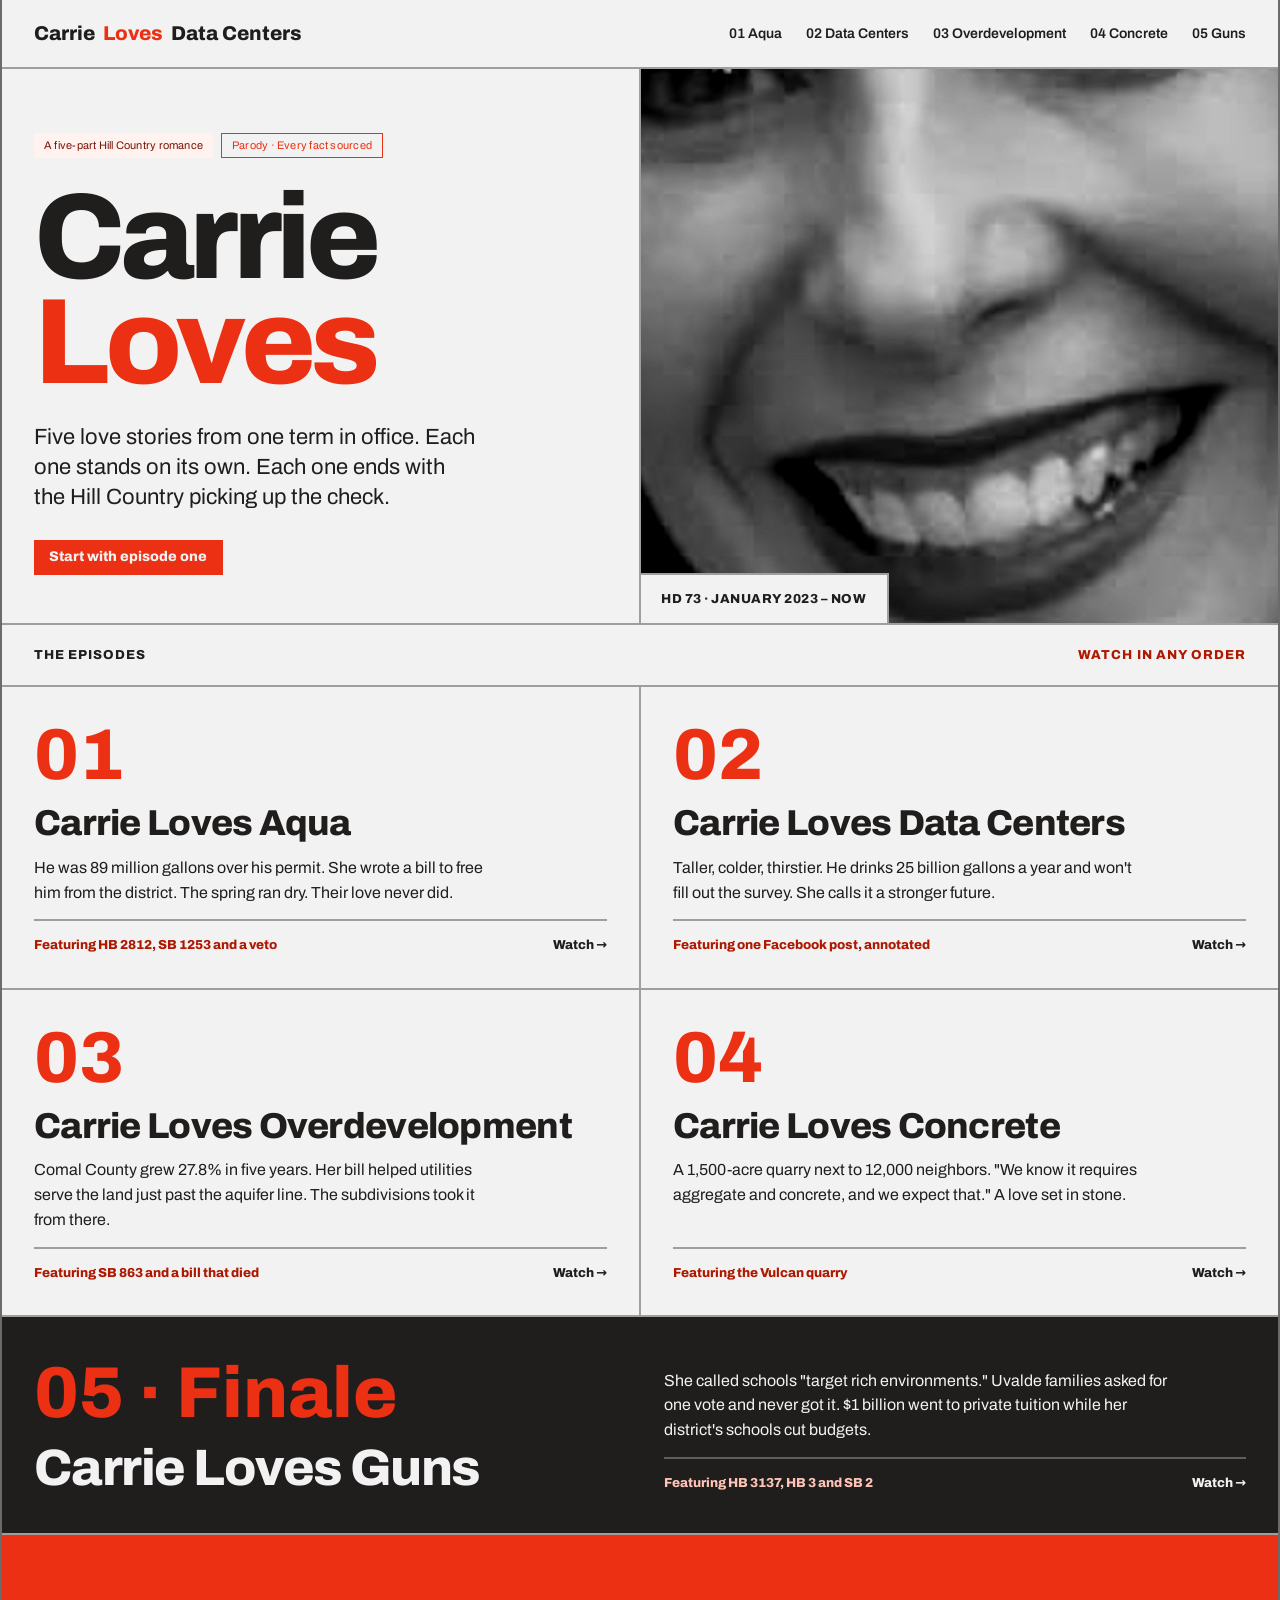
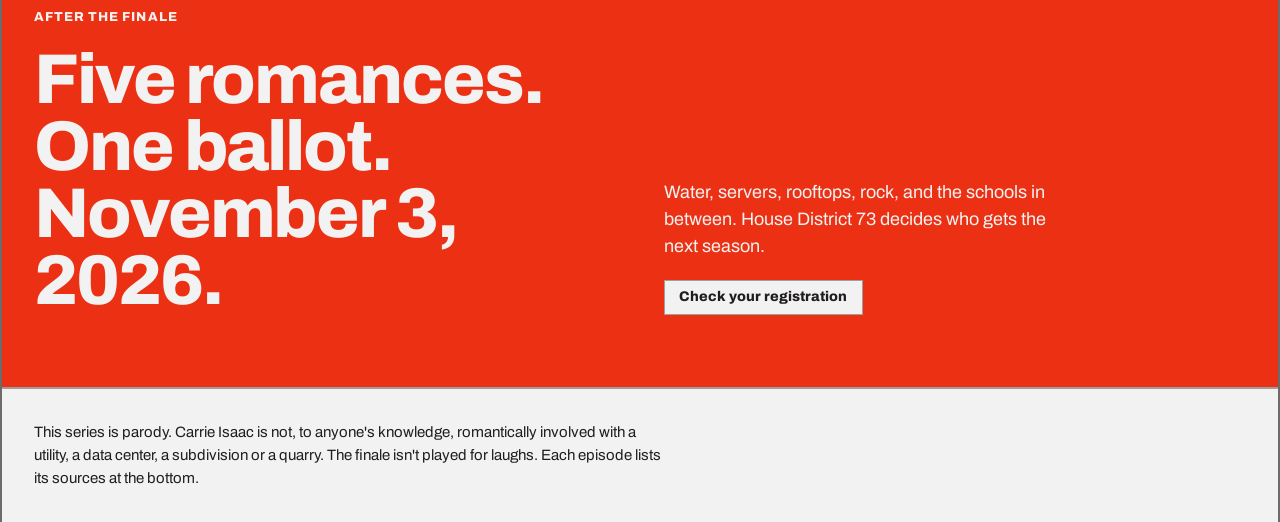
==== site/index.html @ 4a062997 "Add seven website HTML pages" ====
<!DOCTYPE html>
<html>
<head>
  <meta charset="utf-8">
  <title>Carrie Loves — The Series</title>
  <style>
    * { margin: 0; padding: 0; box-sizing: border-box; }
    body { background: #ec3013; display: flex; align-items: center; justify-content: center; min-height: 100vh; font-family: -apple-system, BlinkMacSystemFont, sans-serif; }
    #__bundler_loading { position: fixed; bottom: 20px; right: 20px; font: 13px/1.4 -apple-system, BlinkMacSystemFont, sans-serif; color: #666; background: #fff; padding: 8px 14px; border-radius: 8px; box-shadow: 0 1px 4px rgba(0,0,0,0.12); z-index: 10000; }
    #__bundler_thumbnail { position: fixed; inset: 0; width: 100%; height: 100%; display: flex; align-items: center; justify-content: center; background: #ec3013; z-index: 9999; }
    #__bundler_thumbnail svg { width: 100%; height: 100%; object-fit: contain; }
    #__bundler_placeholder { color: #999; font-size: 14px; }
  </style>
  <noscript>
    <style>#__bundler_loading { display: none; }</style>
    <div style="position:fixed;bottom:12px;left:12px;font:13px/1.4 -apple-system,BlinkMacSystemFont,sans-serif;color:#999;background:rgba(255,255,255,0.9);padding:6px 12px;border-radius:6px;box-shadow:0 1px 4px rgba(0,0,0,0.08);z-index:10000;">
      This page requires JavaScript to display.
    </div>
  </noscript>
</head>
<body>
  <div id="__bundler_thumbnail"><svg viewBox="0 0 1200 800" xmlns="http://www.w3.org/2000/svg"><rect width="1200" height="800" fill="#ec3013"></rect><text x="240" y="470" font-family="Archivo, Arial, sans-serif" font-weight="800" font-size="220" fill="#f3f2f2" letter-spacing="-8">Carrie</text><rect x="240" y="520" width="720" height="16" fill="#201e1d"></rect></svg></div>
  <div id="__bundler_loading">Unpacking...</div>

  <script>
    
document.addEventListener('DOMContentLoaded', async function() {
  const loading = document.getElementById('__bundler_loading');
  function setStatus(msg) { if (loading) loading.textContent = msg; }

  const FONT_MIME = /^(font[/]|application[/](x-)?font-|application[/]vnd\.ms-fontobject)/i;
  const MIME_TOKEN = /^[\w.+-]+[/][\w.+-]+$/;
  function toBase64(bytes) {
    let bin = '';
    for (let i = 0; i < bytes.length; i += 0x8000) {
      bin += String.fromCharCode.apply(null, bytes.subarray(i, i + 0x8000));
    }
    return btoa(bin);
  }

  // Error sink persists across replaceWith since it's on window, not the DOM.
  window.addEventListener('error', function(e) {
    // Failed resource loads (CSP-blocked links, scripts, images) fire plain
    // events at the element — warn only; real JS errors carry message/error.
    if (!e.message && !e.error && e.target && e.target !== window) {
      console.warn('[bundle] resource failed to load:',
        e.target.tagName, String(e.target.src || e.target.href || ''));
      return;
    }
    var p = document.body || document.documentElement;
    var d = document.getElementById('__bundler_err') || p.appendChild(document.createElement('div'));
    d.id = '__bundler_err';
    d.style.cssText = 'position:fixed;bottom:12px;left:12px;right:12px;font:12px/1.4 ui-monospace,monospace;background:#2a1215;color:#ff8a80;padding:10px 14px;border-radius:8px;border:1px solid #5c2b2e;z-index:99999;white-space:pre-wrap;max-height:40vh;overflow:auto';
    d.textContent = (d.textContent ? d.textContent + String.fromCharCode(10) : '') +
      '[bundle] ' + (e.message || e.type) +
      (e.filename ? ' (' + e.filename.slice(0, 60) + ':' + e.lineno + ')' : '');
  }, true);

  try {
    const manifestEl = document.querySelector('script[type="__bundler/manifest"]');
    const templateEl = document.querySelector('script[type="__bundler/template"]');
    if (!manifestEl || !templateEl) {
      setStatus('Error: missing bundle data');
      console.error('[bundler] Missing script tags — manifestEl:', !!manifestEl, 'templateEl:', !!templateEl);
      return;
    }

    const manifest = JSON.parse(manifestEl.textContent);
    let template = JSON.parse(templateEl.textContent);

    // Nested page bundles (iframe targets). Each ships ONCE, in the ROOT
    // document's manifest; frame srcs carry an about:blank#<uuid> marker
    // instead of a substitutable uuid. Every document mints the blobs for
    // its OWN frames — from local text at the root, or text obtained from
    // its DIRECT parent over the relay protocol below — so each frame
    // navigation stays same-origin with its initiator and a deduped page
    // loads at any depth on any host, including a file:// download's
    // opaque origins (where a blob minted by one document cannot be
    // navigated to by another).
    const pageOrderEl = document.querySelector('script[type="__bundler/page_order"]');
    const pageOrder = pageOrderEl ? JSON.parse(pageOrderEl.textContent) : [];
    const pageSet = new Set(pageOrder);
    const pageTexts = {};

    // ── Nested-page text protocol (parent-chain relay) ──
    // Page bundles ship once, in the ROOT document's manifest. Every
    // document mints the blobs for its OWN frames, obtaining page text
    // through a strict parent-chain relay: a document only ever SENDS to
    // its direct parent (which, for every document the publisher's own
    // runtime minted, is another publisher document) and only ACCEPTS
    // text from that direct parent; requests from below are honored only
    // for the document's own child frames, and the ROOT never sends
    // upward at all. That last rule is load-bearing: the artifact host's
    // frame-ancestors allows claude.ai (and friends) to frame an
    // artifact, so window.top can be a FOREIGN document — a top-addressed
    // protocol would hand page uuids to that ancestor and accept forged
    // "page text" from it, minting attacker HTML as an artifact-origin
    // blob document. The chain never touches the ancestor: requests stop
    // at the root, replies are origin-addressed per hop (never '*' when
    // an origin exists), and both directions are origin-gated (on https
    // a foreign sender's origin can never equal this document's; in
    // opaque contexts — file:// — everything serializes as 'null', where
    // an embedded EXTERNAL frame still fails the gate by carrying its
    // own real origin, and a sandboxed child of such a frame is excluded
    // by the own-child-frames check plus uuid unguessability). Shape is
    // deny-by-default: one request form, one reply form, no error
    // replies.
    // window.origin is the SERIALIZED SECURITY origin ('null' in opaque
    // contexts such as a sandboxed preview iframe) — location.origin is
    // computed from the URL and stays 'https://…' even when the document
    // is sandboxed, which would misgate every opaque chain.
    const OWN_TARGET = /^https?:[/][/]/.test(window.origin || '')
      ? window.origin
      : '*';
    function trustedOrigin(e) {
      if (e.origin === window.origin) return true; // https chains; opaque==opaque
      // file:// trees: Chrome serializes the file document's origin as
      // 'file://' while the blob: documents it mints serialize as 'null',
      // so the two legitimate shapes can never string-match — accept the
      // pair in both directions. https origins never serialize as either,
      // and sender identity (own child frame / direct parent) is checked
      // separately.
      return (
        (e.origin === 'null' &&
          (window.origin === 'file://' ||
            window.location.protocol === 'file:')) ||
        (/^file:/.test(e.origin) && window.origin === 'null')
      );
    }
    // Non-empty only in the root document (nested bundles ship an empty
    // island), so it doubles as the root marker: the root answers from
    // local text and treats a miss as authoritative — never relaying to
    // its (possibly foreign) parent.
    const isPageRoot = pageOrder.length > 0;
    const blobUrls = {};
    const resourceBlobs = {};
    const UUID_SHAPE = /^[0-9a-f]{8}-[0-9a-f]{4}-[0-9a-f]{4}-[0-9a-f]{4}-[0-9a-f]{12}$/;
    const pendingFrames = {}; // uuid -> [{el, frag}] awaiting text for own frames
    const pendingRelays = {}; // uuid -> [childWindow] awaiting text to pass down
    function mountPage(el, frag, text) {
      const pageBlob = new Blob([text], { type: 'text/html' });
      const u = URL.createObjectURL(pageBlob);
      resourceBlobs[u] = pageBlob;
      el.src = u + frag;
    }
    function deliverPage(uuid, text) {
      const frames = pendingFrames[uuid];
      delete pendingFrames[uuid];
      if (frames) for (const f of frames) mountPage(f.el, f.frag, text);
      const relays = pendingRelays[uuid];
      delete pendingRelays[uuid];
      if (relays) {
        for (const cw of relays) {
          try { cw.postMessage({ __bundler_page: uuid, __bundler_text: text }, OWN_TARGET); } catch (err) { /* gone */ }
        }
      }
    }
    function ownFrameWindows() {
      const out = [];
      for (const f of Array.from(document.querySelectorAll('iframe'))) {
        try { if (f.contentWindow) out.push(f.contentWindow); } catch (err) { /* detached */ }
      }
      return out;
    }
    window.addEventListener('message', function (e) {
      const d = e.data;
      if (!d || typeof d !== 'object' || !e.source) return;
      // Origin gate first; the structural checks below (own-child-frames
      // for requests, direct-parent + solicited-uuid for replies, the
      // root's never-relay rule) are what hold in fully opaque chains
      // where origin strings can't discriminate — a sandboxed root's
      // FOREIGN wrapper still fails all three even though both serialize
      // as real-vs-'null' rather than matching.
      if (!trustedOrigin(e)) return;
      if (typeof d.__bundler_need === 'string' && UUID_SHAPE.test(d.__bundler_need)) {
        // Requests are honored only for this document's own child frames.
        if (ownFrameWindows().indexOf(e.source) < 0) return;
        const uuid = d.__bundler_need;
        const text = pageTexts[uuid];
        if (typeof text === 'string') {
          try { e.source.postMessage({ __bundler_page: uuid, __bundler_text: text }, OWN_TARGET); } catch (err) { /* gone */ }
          return;
        }
        if (isPageRoot || window.parent === window) return; // authoritative miss
        const waiting = pendingRelays[uuid];
        if (waiting) {
          if (waiting.indexOf(e.source) < 0) waiting.push(e.source);
          return;
        }
        // Never-answered uuids would otherwise accumulate forever under a
        // request spray; past the cap (far above any real page count) new
        // relays are dropped rather than remembered.
        if (Object.keys(pendingRelays).length >= 128) return;
        pendingRelays[uuid] = [e.source];
        window.parent.postMessage({ __bundler_need: uuid }, OWN_TARGET);
      } else if (
        typeof d.__bundler_page === 'string' &&
        UUID_SHAPE.test(d.__bundler_page) &&
        typeof d.__bundler_text === 'string'
      ) {
        // The shape test is load-bearing beyond tidiness: the solicited
        // check below uses the in operator, which matches prototype keys
        // ('__proto__', 'constructor') — an unshaped key would reach
        // deliverPage and throw, painting the error banner.
        // Text is accepted only from the direct parent — the document
        // that minted this one.
        if (e.source !== window.parent || window.parent === window) return;
        if (!(d.__bundler_page in pendingFrames) && !(d.__bundler_page in pendingRelays)) return;
        deliverPage(d.__bundler_page, d.__bundler_text);
      }
    });

    const uuids = Object.keys(manifest);
    setStatus('Unpacking ' + uuids.length + ' assets...');

    await Promise.all(uuids.map(async (uuid) => {
      const entry = manifest[uuid];
      try {
        const binaryStr = atob(entry.data);
        const bytes = new Uint8Array(binaryStr.length);
        for (let i = 0; i < binaryStr.length; i++) bytes[i] = binaryStr.charCodeAt(i);

        let finalBytes = bytes;
        if (entry.compressed) {
          if (typeof DecompressionStream !== 'undefined') {
            const ds = new DecompressionStream('gzip');
            const writer = ds.writable.getWriter();
            const reader = ds.readable.getReader();
            writer.write(bytes);
            writer.close();
            const chunks = [];
            let totalLen = 0;
            while (true) {
              const { done, value } = await reader.read();
              if (done) break;
              chunks.push(value);
              totalLen += value.length;
            }
            finalBytes = new Uint8Array(totalLen);
            let offset = 0;
            for (const chunk of chunks) { finalBytes.set(chunk, offset); offset += chunk.length; }
          } else {
            console.warn('DecompressionStream not available, asset ' + uuid + ' may not render');
          }
        }

        if (pageSet.has(uuid)) {
          pageTexts[uuid] = new TextDecoder().decode(finalBytes);
          return;
        }
        if (FONT_MIME.test(entry.mime) && MIME_TOKEN.test(entry.mime)) {
          // Strict artifact hosts allow font-src data: but not blob:.
          blobUrls[uuid] = 'data:' + entry.mime + ';base64,' +
            (entry.compressed ? toBase64(finalBytes) : entry.data);
        } else {
          const blob = new Blob([finalBytes], { type: entry.mime });
          blobUrls[uuid] = URL.createObjectURL(blob);
          resourceBlobs[blobUrls[uuid]] = blob;
        }
      } catch (err) {
        console.error('Failed to decode asset ' + uuid + ':', err);
        const blob = new Blob([], { type: entry.mime });
        blobUrls[uuid] = URL.createObjectURL(blob);
        resourceBlobs[blobUrls[uuid]] = blob;
      }
    }));

    const extResEl = document.querySelector('script[type="__bundler/ext_resources"]');
    const extResources = extResEl ? JSON.parse(extResEl.textContent) : [];
    const resourceMap = {};
    for (const entry of extResources) {
      if (blobUrls[entry.uuid]) resourceMap[entry.id] = blobUrls[entry.uuid];
    }

    // Artifact-host CSP (connect-src 'self') refuses fetch() of blob: URLs —
    // consumers read these Blobs directly. Survives the swap like the error sink.
    window.__resourceBlobs = resourceBlobs;

    setStatus('Rendering...');
    // Page uuids have no blob here — they ride inside about:blank#<uuid>
    // frame markers the pass below resolves after the swap.
    for (const uuid of uuids) {
      if (pageSet.has(uuid)) continue;
      template = template.split(uuid).join(blobUrls[uuid]);
    }

    // Strip integrity + crossorigin — blob URLs from a file:// document inherit
    // a null origin, so crossorigin forces a CORS fetch that SRI then rejects.
    // The manifest bytes are ours; SRI protects against CDN compromise, not this.
    template = template.replace(/\s+integrity="[^"]*"/gi, '').replace(/\s+crossorigin="[^"]*"/gi, '');

    const resourceScript = '<script>window.__resources = ' +
      JSON.stringify(resourceMap).replace(/<\//g, '<\\/') +
      ';</' + 'script>';
    // Inject after <head> so the DOCTYPE stays first; prepending the script
    // would push the parser into quirks mode. DOMParser always emits a <head>
    // (synthesizing one if the source HTML omitted it) but may carry
    // attributes through, so match the full opening tag. slice() rather than
    // replace() keeps us clear of $-pattern substitution in resourceScript.
    const headOpen = template.match(/<head[^>]*>/i);
    if (headOpen) {
      const i = headOpen.index + headOpen[0].length;
      template = template.slice(0, i) + resourceScript + template.slice(i);
    }

    // Parse the template and swap the root element. Scripts inserted via
    // DOMParser/replaceWith are inert per spec — re-create each with
    // createElement so they execute, awaiting onload for src scripts to
    // preserve ordering (React before ReactDOM before Babel before text/babel).
    const doc = new DOMParser().parseFromString(template, 'text/html');
    document.documentElement.replaceWith(doc.documentElement);

    // Resolve page-frame markers: mint this document's own blob for each
    // framed page — from local text when this is the root, otherwise by
    // asking the direct parent over the relay protocol above. An
    // unanswered request leaves the frame on about:blank, the same
    // degraded state as a refused embed.
    {
      const MARKER = /^about:blank#([0-9a-f]{8}-[0-9a-f]{4}-[0-9a-f]{4}-[0-9a-f]{4}-[0-9a-f]{12})(#.*)?$/;
      const needed = [];
      for (const el of Array.from(document.querySelectorAll('iframe'))) {
        const m = MARKER.exec(el.getAttribute('src') || '');
        if (!m) continue;
        const text = pageTexts[m[1]];
        if (typeof text === 'string') {
          mountPage(el, m[2] || '', text);
        } else if (window.parent !== window && !isPageRoot) {
          const had = pendingFrames[m[1]];
          (pendingFrames[m[1]] = had || []).push({ el: el, frag: m[2] || '' });
          if (!had) needed.push(m[1]);
        }
      }
      for (const uuid of needed) {
        window.parent.postMessage({ __bundler_need: uuid }, OWN_TARGET);
      }
    }

    const dead = Array.from(document.scripts);
    for (const old of dead) {
      const s = document.createElement('script');
      for (const a of old.attributes) s.setAttribute(a.name, a.value);
      s.textContent = old.textContent;
      // text/babel scripts with a src: read and inline. transformScriptTags
      // does XHR against the src, but blob:null/ from a file:// origin is
      // silently dropped. Inlining makes it a plain inline babel script,
      // which transformScriptTags handles unconditionally.
      if ((s.type === 'text/babel' || s.type === 'text/jsx') && s.src) {
        const pre = resourceBlobs[s.src.split('#')[0]];
        s.textContent = pre ? await pre.text() : await (await fetch(s.src)).text();
        s.removeAttribute('src');
      }
      const p = s.src ? new Promise(function(r) { s.onload = s.onerror = r; }) : null;
      old.replaceWith(s);
      if (p) await p;
    }
    // Babel standalone auto-transforms type=text/babel on DOMContentLoaded,
    // which fired before we swapped the document. Trigger manually if present.
    if (window.Babel && typeof window.Babel.transformScriptTags === 'function') {
      window.Babel.transformScriptTags();
    }
  } catch (err) {
    setStatus('Error unpacking: ' + err.message);
    console.error('Bundle unpack error:', err);
  }
});

  </script>

  <script type="__bundler/manifest">
{"e7374758-d519-4293-85e6-efb3df6d8ed5":{"mime":"image/png","compressed":false,"data":"[base64]/[base64]/[base64]/Mbm9/[base64]/[base64]/She9N7eTo1gwVjAOBgNVHQ8BAf8EBAMCB4AwFQYDVR0lBA4wDAYKKwYBBAGD6F4CATAMBgNVHRMBAf8EAjAAMB8GA1UdIwQYMBaAFM5R4gSBTmRbI/jjxM+aPpzB11zCMAoGCCqGSM49BAMDA2cAMGQCMDFzHRSeAXrSy1WOzkbhPZ6Km2wGTmZ/[base64]/Qv0b1tR34l+q2r9/vuAcA4i5Cg+UTC+E0QQGgREQIIXJSoXGzEiQpB3EAKIyIUQEOSaS2JUBjTBF0Nj1ESGjzamO/HqsJN77Yy+I7czOsmIbT/iIwic92Pv35qzP99av9//sc8BjulkxF57fVfVrKpZs2bNx5q/tfeB/Pw/c818yANP5kM/BTxwmZ97v5oPuf+GB0MffJ3mhoLeFZ913V1lD26Z66Gzj/uf4DPn597/PHbzofc/4IHQIw6yz4VesP9k6oKHfjK2V+Ehn7zMxgOgjUvzzz4AXA8euOEhD7w3/XRfPwGuR/+Aa6i/0YfAP+ST4T/50nzoEdfC338h/oU+neHByIzPgn4u+Gzjfsv8bPCZ99vNU1y7m59xXc5Pu0/OB4Hr730yP/W+NU0f8Ek1H3hNzPtfMjQ/ZdG8307zOnCfE837lua9wSeBa0LzUmpeI80dOAF1QEANQf+0wPEYx3iOsbqchzitX+Ctc5+MS5SPcF8/iX4bzsO9K+Z9d0bN++xqXrdAL+3mfcC1R1yzm9eC6xrXzOuuMXbzunvv5idfqnntpQXEvO5Szut2Oe9zjfBZ8774upb8XxsxPylj3odc35u8N4jp3gdcIp4jHNfuXPkS9o79aNt1LQMts098f5LbANdS123em7bv6zEnnuvo37XMh0+mP/enD/e/dGk+4L7gPtfMB173SfNT73Pt/NRr7z0fdO195/WfvOFB0FNcez/095ufdv9rG9dfd928/v73mQ+63/3m9fe77/z0+917fup114JPmtfj074/+d7OSc37f9KOOveZX/jZnz4f8WUPnY/7yofNr3nsI+eTH/Oo+dTHPRr6mPmUxz5qPunRXzn/i4f/+fnIL/mC+WUPfcj8os/7nPnQz/r0+TkP/JSu/2m095DPvH5+5Zd/6Xz6U79mvuC53zq/+6981/xrb3j1fNc7/9p8z99+1/zx9//o/NkP/Nj85Z/7mfkPP/jz87/54D+Yv/Tzf3f+2A//0Pye737pfPqTnzC/+KGfNT/9U66dn0J/H3AdObiO2K+9Zj7gPvD3hbLOHsj6fAD9uD/r6j7k7t7k1GPguWPqvN+L/Ft33SXN+7Perr/vjvzde372A6+dn3v9dfPzP/P+80s+6/r55x78mfPhf/bB89Ff9pD5+Id9yfyaR30Z/X0YeDh9f/h80mPAo8jJKb5sPulRf34+6dFfOp/4yC+aj3/4F8/Hf8UXzK/68i+cX/Xnv3A+7ksfMv+LL/u8+ZVf9HnzUV/84PnIL/ys+fDP/6z5sId8+vzzn/dp80sf/KD5ZQ/+M/NLP+fPzC9+0APmF3z6A+cXfsb9wbXzoQ+6bn7epxnXzoc86D7z866/z/ycT70vOb73fPADrp0Pvv6T5kMeYNxnPuRTkbHnPfQ8rr/3fCj74udiYzwU+tD7Y88e6f3xz1Ln87E54gvx/4Wfdp/5xeCLaPeLPu3a+SWfcb8ND/qU+ec+81Pmw8jTwz7n/vMrPueB8ys++4HzEeArP/eBc8P10OvnIx9y/Xx040HzUQ/51PkY8OiHfup8rPEF18/HojMe9ZAHob8evfFp1DnDY6nz2M//1HkBh3r2/Rj4Rz34Ad3+wz/juvnnP/3a+RXn8JWfde18uPEZnzwf+dnXzUd+7v3nI4jzEQ++P20+YD76wY7jAfMxn3/9fBztfNXnP2g+4c+CL3rQ/Oov/Mz5pC/4jPmUL/70+eQvefB80pd/7nzawx46v+5hD5lPf7jx+fMZj/j8+U1f+UXzmx75JfOZj/qS+c2P+eL5LY/9c/NbH//l89mP+/L5nK9+2Py2J3zFfO4THj6/84mPnM994sPn8570iPm8pzxqfsdTvnI+/ymPni946qPnd4EXf91j54ue9pj50q9/3Hz5X3zcfMUzHj9f8Q1PnN/9jY+br/zGr56v/qYnzb/6TU+Yr37mE+ZrnvnE+T3f/JT5umc/Zb7hW5863/Dsr5tvfM7T5pue+/Xzrz/36fNtz/uG+fbnP2O+4wX/9/nOFz5z/sCLvmX+jZc+a77r5d86/9Yrnj1/5LufPd/9ym+b7/2rz53vfe3z5vu+5wXz/d/7gvnjb3jh/MAbXzx/6vteNP/em182f/4tr5g/99ZXzg++46/OX3rna+evvvM189d/4HXzH77z9fPX/sYb5q+/6w3zH73re+c//qHvm7/xI2+ev/nDb5q/9aNvmb/93rfNf/p33jZ/58feOX/n/e+c//z9PzD/+Y//4PznP/k35v8H/Pc/Af+Bd83/30+9a/4PP/235r/4mR+a/+Knf2j+jz/7I/Nf/t0fnv/q594NfnT+Tz//3vlvPvh35r/+4Pvmv/2lHwPvn7/7q+CXf3z+7n/9k43/5Vc/MBv/8APz9/7hT83f+5Wfnr/3a+fwK5b91Py3v3YOyP4t+N1T/Pj8N/CG7Vz/f/v1n5n/8z/6mfm/Gv/4783/9Sr8b8iN38Pu9379A/N/oU3jd6G/S1uNX/nA/LcGMf7rX/2J+a+J+d/88k/O/4n4/80vvX/+q18E9O1f/f33zX8J/R//wd+Z//IX3jv/xc+9Z/7/6fv/8LPvnv/9z/zI/P+Sm98hX//sJ941/+mP/c35m+T0N9/3A/O33vfO+Zvvfcf8b979tvnfvudt8x//6FvnP3r3Wxq//iNvmr/GmPzaD71p/srf+r75q+96I/je+V9Df/lvvmH+MuP3S8Y73zB/8QdfPz9o/MBr5wcZ33/QeM38ecbb+AXoET/39tfMDa+dP8ecMP4u9Ocbr54/+07wjlfPv8ec+ZkDfvpt3z1/6m2vnB9468vnB97y8vkTb3vF/Mm3vHT+2JteNt//5hfP/+qNL5zv+94Xzfd931+e73n9Ad/7l+e7v/eFG173wvnD4Edf953zb38P/Pc8f/6t1zx//tBrv2O+69XPn3/zVc+bf/OvPG++65XfPn/w5eAVf2m+8xXfDp4z3/nSb5s/8JJnz+//rmfNt7/0W+fbWQtvffGz5tsOeMsLnzWNt70I2Xkc9Jvds+c7Xmw8C7phk1Pn1O7Z820vOuJZ86//ZfzS1lte+C3t/83Pf+Z8/fO+Yb7uW58+X/Osp86/8qyvna/85ifNV37Lk+arjG992nzVAX/lQI/ljT51vpK13nj2U+erWfOvhr7SwN8rG0+er3jWk+d3Pxs860nw4JlPmi995pPny78RsG+8HLzkiG984nzJNz5+ftcRz4D/i0+YLzriG+DvAV7G3vSyZzxpvth4+lfPF4IXPeOr51/++idsePpXITuHp5l/DLLHneFp8Ec8Hf6AFx/oCw/0JeyPL/n6J87vahDv1z9+vvjrHn/q5/nsocYLvu5R8wXsqc976mNn48mPhgL23Ocd8Fz24FOwLz/3CPbno/x52BztT2n7xBf79vPACyi7rSOeT7vP/7rHzed/3WPm85/+mPlC+BciM14AbXvqnNZt/hAnsX3nX3j0/M6/8KgNxPKdT3nEfK7x1EfN54LnPflR89tP8Qj4q/BEyuA5p3j0fA7vH+PboN/2NQ+fjSc8rN9Pfkd9PDzna75iPpv32IaHzefwPnsO7zKj/cE/98nE6Pw5zgaxEvvzDMfsPH3doxmTA77+sfO7nAvLnvoYxsb9fcT8Tvr/3Kc8cj73yY+kX1+54YnQp3zF/PYGfcP/c77mEfM5X/Pl87nAdMOme94Tv2J+55MP8Pj9hYfP5/2FR/KuBV/3CMbjUeAxzJnHzhc//fHzJcYzHjdfAl7G+7ZhvvH4+TLWxUsaj8XGePT8rmcAxvbF4LvO4SXwL0b3smc8dr6MPp7Hiym/+OsfPa/Gi5DdU7z01Pax80X4ewnll/zFR9MHg9ie/tj5ctDtP+Mx8xWNx83v/qbHcZ5onNKXfyO29OuV4BXWf9Nj5iu/4asar+IM8upnftV8Ffir7A+v++avma9jb3n9f/m1843f9nXzTd/+9PnXvuP/Nt/6nd8w3/7Cb5zvfNEz2We/mXPGt8x3ccb4W6987vzhV337/NvszT/6qr803/2a75jvfc3z5ntf+wL2+O+a7+Os8b43vHi+/40vmz/x5pfOH3/zK/rd8DNveeX8Gd4XP/v93z1/7m2vnb/wjtfMn3/798x/8M7Xzb///3z9/OD/67XzF/7G6+cv/o3XzF98p+XGa9C/Zv593lN///tfwzvsNfMXfuDV8xff/tr5Qd5LH0T+i8YPvmb+0g/cA9juPN5FHfCr7/qe+UvgVwzeob/yQ6+bv/ZD38t79o3z13/kjbx3v2/+43d/3/x/v/tN0DfN33jvm+dvvOevN/7J+94yf/PvvGX+1t95K+/tt8//7sfeNn/7x94x/9n73zF/G/zTxjvnf/f+t89/9uPAZ6effOf8HeMD0CNcBv/MsA22v9N4R/v6Zz/xDny8bf7T971j/vb7aAP85vveOn/7PW9p/OZ738SZ4S3zt6C/RZy/8Z43zt/40Tef4p/86Bvnx8Nvov+NU5zV+433wIPfor9nePP8bXLwm7TzT374++ZvkKP/lnz9+g+9Yf6jv/ma+Wvveu38hz/46vlr5PrX3vmq+StHvP1VjNMr569+/yvnL4FffPsr5i+/9bs5hxqvmL/EWeIX3/by+YvvAKacJz54ipfOD74NvPUV8+8f8MG3vGz+gwN+HvoLb3rJ/Dnjr79o/t03v2j+3Jv/8vy5N8K/CXD2/enve+H82de/cP70654/f5ozyAegP2O84fnzZ97wXaf4afiffsML5k//P4Apc/qnsGm8/vnzp8AHXv8dc8Pz5wdeB994wfwJ1oLxk6/59mn8GGvlx1713Pl+1s37X/1t0/ivOKMb74O+769+63zfdz9nvoe19T7wnpc/a76Hc817jVc8a76b8/27X/pM6LfM97wUvGzDj0LfC95tu5dsdj/CWv0h1uy7+I3wg897xnznd3z9fPtfevr8/m9/2vx+fke8Hbz1v3zafOu3PXW+g7X+tsZT59sov+3bvnb+9W/92vmWb33SfMuznzTf1HjyfBN7wxFvhH/zs54439h4ynzjtzxlft+3fM38vmd+zXw955E3cu753m/+6vkGzhnf841PmK8Fr/mmr5qveobxuPnKr2cfYh99xdMeO1/xtEfPVzz1kfPlvENe8tRHzJfyHnkp5ReBl33tI2fjaY+cL8bOeMnXPna+iHfKi576lfOF1Hkh74rn8757wZMePp//xIfN7+Cd99wnfOn89sd/6XzuY79kfttjvmQ+i9/t3/zoL4B+4Uz5a9QYUg6NmE2loZUvVtudyAzrLmLNrXykOpQ3utU+PlfxyesCjpqrKF/FrpKcK1bHtUdyBsdKfAIrMNWkB/TnCtg4unkF6BPjymZz1n8drqE9vhpl/tjWXWlmapBaY0bK0MSNQapNXE7yMUAe+rzifx2z+zix28/Q3u7FdS4gpxkzhAwNdt2pLqnZ9haMLagAABAASURBVC+5iS7D/[base64]/A9xm3K477rhdt91xi2659TbdduuNuvXWW3XjbTfr9ltu1s0336rbbrlFt5q/[base64]/RBLop+B/sRIFfWkExUTKjMVEfKe4jhqH5JCxZ4U7BdMXQ13uBmxZ+n08rgy4pTd2dG9lXvc+yYc4syS6H7hdgVKzPtGaMoYrKa5Z74M/[base64]/DnPC4okGecvCCEnxQGR/[base64]/[base64]/AbrB30LoGNlNySsEKJrI9ArRzA6Y6hRf/Qe61O1jvs2sdnmOvWCeQQmJnXvEH4L0POh8Tm8l8M/b0ZY/OYKumjm1XKHPBOmwF3M4g9yv1hPHWt0nvUqI/k73aWBkP0UdjZbHeBc4B0CmclyHPzTFpmy4PNnikHfsVWjiPQfk8JvkL5rZB0FLgYEoMJzAf0v4gIE5SpZV2nKCBii4imn1GGFQalAb5u9KU8eJsOtwf5sRK2ytJmq4/1X5W9OsVNFemVgZp5WyaRD7hr8BPMAATAD09wZfnAE1I+OJu6hDd7h4FnugGT3I9fQ6mjhhz56XBnB60N5hTxnqwWbFbybmgjtH9PELE3Dz1Ll/ZE8ueM/UZRu+Rk5D2FzCRG+m4DOrPj4E98gDCvzxnSD+pEKmUyJOxMjQiN8LXIN9WXoZf6ZPAYEAMprW8jlb32wUmxIqj8Fpjj5hXSsvcqU5Ck98ZUcVShs8QCkUW8pLn2YyppTi7+rdX8obCZoLIKdcTE8dTo6eO4yZXXjnGumeyk9/Butsz1wbYM96DMV0dN7ZXGAfnCCKmiHzNZpyAYLmExGQLzuGDhrz3dPvENYmz9zYtEjFuCKlCdwtiXY0IrcB+DecvyN+kE4yi+of6TGkOUj3kFO6n+O20OjwyOZT0YdBfOcw1tB/JEOzlcRRzj1q0JGyNVW5u8k5I0jrthbY0A+UBgoLCIcOhFUOmoiZ/vNxJVWun8y7aov/LmBo4HsQZQQ4oT+JY7R8a2MxY8eAgj/5DhSddhZVynGLAAc4kR9nQ9iegljk3vJy4iZgYIkI7z4soFe1GBe1OTfpRICOVmYpIcp+iC9ilpt9FxE9r2tdexR8qtt5thHUN0TIgEQUESLt89LJ9Se0roWLaETrVSzMmY0UctLMoNFAEv+/mGEpidnzrkFaPpSuCodVexI9GnKKjLU1EBrYOJPwubkjBgIV2coaCNjKGIuAY36DPJXjWXjD+3rMwl0FRc0/ExFjkBQdqX4U979oYUOs8v/GBV6ZWSPDiopv4cauDvkr2v6lsM5vttqOUiALqnz2irdP3ukIpukkyfdaNpB+xwySRh5JYEhtx2ceKD7cTSR18FjnARIXNiEEXSqMFjnYSV4qUK8lh2gH98dk3sBlZeB0qt+cxxocle/w2RnXdSszIB53XpIWF4XH7xd7luca0F1W3gFTMI7xQqXIwKkkMe9rnxZg4YtyV8IPubdB2EZCspAE1NvHHfw7UbgzSt8ub18THBvU+3hoebuIU1BlMtrMatExS3DnD8Z5hJ0I+A3VFZ1dT+nVBd0/[base64]/oDkixXyYyEOCb9AfKbRdycbo+JiVHEQmYppTjkWTA8lgR/YGMnnDj8tDd165E9zBh9EruvPWO3T59r1uvf1W3X77nbrt1tt1Ox85Xb719tt16203yR9M74C/7dbLupP6t12eyNDxAfQ2PqDeysfVm2+9Sbf4A6pxw426+aMf1Y033qCbbrxRHwUfufmjuumGG6h3E+3cykHjMofqvfwCT04Bw50mKZmHWZT0h84xPNrB0yUZg/SQchkuG6RPmCgZRO87W0Gae4+CsJ2IhlieFMgRfsVcKPK/gFxKJycnYNHJsqiMMI2N58PmyeJxWrTsThonjE1egkd+cgk5dGFcFxKf6bpHWWnJAInvUDJvF+ZLFHoCPzGIISJUFaoqBZ32CzbdY3j3CakSPyPpwgTQNPzSAQNc4RBtmZDLlyvid+AnKBuj6WgJ2Zc/gOBOTk6yea3M3+mDK3Rl3uzBBH2YRT7xN2donZMfCVOTMfOGNjkE880P71c0vJnBBcjiQQOFfXGwoxPM+ST9Brog2EaoaLPgi5xElII/g3o0oiJfRW4ETDGROODHwHnaMuj2UOuJiVQq8RUYFqvHY78wE0rimQBTmi5yZB1HAtEtMXQoQmKMpMSa50aok+hpo6XR2n6GiFROIc5tHHLBnK334nIjSazEMj2I0HUu5FBi2jIO0oKXkUndvXJOEb7cvUlLrpqs34BX+xKbwsqDmEyKvFM/kAxNifgXeI9NuAy/oLd7OV82RGYyoNnAV23x7DhWsI1KrrCgrRBP2UczUscXsaNIPqnnOkVshaToY4SU3vRoNyrUcgkfPBIddukOUhTzPDwA5onP2qBtI6GZJQhRSbg6hU2NJYaOiCjcBWWA38UVknqcRj2+O4WIWOLZTgMlfIJ2jC/[base64]/4C8HnCWVi510eVTqi4I0IZEAzVbEhocrkDuXcoAyJMaykbQEoBirnrOdfaEefd4LGiSJKYdBORCjI36LtT51QJp6F99xSJ2rwl3j+KO0PpcU6rd1UUc/wD52MSUpDgzUUzNvaR49VSNgRD3mFEd1WKV0SWxo2qa2A4TxjB8UjkrgaVxb2v8Xdknh/reRkTepz47LfM2L/mXyMsMh+V2HKLw5Me64PzjyB40mc1ogF4PfCRJYGFdsl/GTuBXrbGH7XhfhD3QH2VNgTB2G7eTcnt90F/JzSjkEOGT19dB0qJZjs3ZN9LfBLUaRRk/ezDdcuJP3iTYtsBr0ZgJZW3q9+5xqy7BQ0duG2veGcExT1NvXQyviJdu8O68eQH21Jj04v4rf5GkgcI5gkPCPpj7GK1hRUsonPmaSg85GcOadW9fuKBKyDEn0VeV+7n/xCsg0yXGqSNI/D5IeRc6Bu2O/GRbEyP6hDwvA4SSEO4ZyjzjO5DvvBt8d77qeGy2BF53GAlfvRIN419pSJKSb+BlgPuCzXdz1juj4wvxJvkAMvSUSiKiHNcxB8ATEZNkzW62Ti7elf0Ieg8sfDOOpZ/90nJ5R4mepq8Bhacc7NnB97keMhr1N/BKLj8rwZxIkFWcSW23wFKu2QDQV7QfZ+utM17K2XWF+XatG9oCcs4B37yzUlLZFa2CMWbCJKJ46PfaL/0oVyuRxivZfGbrBMU/5DV8mjIFP9IZqEef4P5imp0BqDPF3R9JqmrxSoO9n3Vs5DjLl8DT+IGEKbSTHYnwJJkdcgxhPmeu9uO6T0ZweSWLNpqCk2eQ47+F1hD1puCgYI1n+MoYIf/tVGm26XTknOI+0y6RmLVF8JpU/mA0VmyKDj9CVFU1KkMiEh/Kqvga2ipNB2mWKzFZDDEIKGbeBFAC5HqP1atEzyi2NudZ9ptGpzskAXcoa1Oj9VWkDgZxxgfoE/j6TcoH4a5LrLB/nuQDNTA/BKkPvg2MTc6bMfhcqditiLMVqByezDAAAQAElEQVQiFUZBsVmgy06yvFTUT57mTHdybgIJqZeKeSXJ/V54pNunXeHP9RPKlCAWkQyQJUyUtqENEwrq2KyowPOC25DjKPz7vLX4zFH0aaTamRufal/sDFJIhnNOF2TY9ynwTU18S7ihVBJPt7244qHdQLqcLEobAThxPMIikdEg57QdMWRJ4Rig3F3o3HoyNpK2yi2QL3GlAn/HSl5jEaUK7EqMotDDMEfCMgKp5AGqUkkQRduVO+bXULfFWTmiFCmppKQPWaWFAlUk1vTi9UKgo/1QTyFMeIpQsMRwF6IuDuCnfKU9sGdIiPC/w9dQLCHXhdMu4wDp2MmCSTwnEfS/VcEZrxWNCNUi/[base64]/cGQU5X/[base64]/JhB6SZDTxVVKwMRYVO4CNKJ8tyhoIHCxNpOdkxd1O5A1nwHD0IPI28pB3zOKHXoF8yKSc2pUuX6Ak+Mxdl2yQ66lIO/ETARyiZH9HzNoithEhVKf9rqXR/3AUOY55nKS42oFXJHpIK6OyymGKukzB98yhALhCJi8zjbe8am9ATY6z4wQz/[base64]/7xswm05sRI/Bgkhva+ipQAKqFqJe3ZnwdqMj42y9nZ19yMe0ewueeIXVu/RSLWxYEbWMBy20TblZ2TgVWgcDcneesD8KSHtC3tMJ0KaiVct48IrUsS46NAwJgkQCBfnrvOa7gA7K6gxsiwGwn/uXES/ovnaZGYRMwdi+VWGiF5zCICioB4BYo4PH0MlpYGwZZ7t4hnSNABsVuacnM4koTMdYRVh48dXtvetuYTnbowOrxRsyXRlVNCGjxj6sBJERKFDbCi0dE05LkscrYgcKzq+CXHwWyVEbQxSthSqRkppIbseGtWzbsM13fsaak53J4aOXrqunxWw/uImEPJehgeoAZ16Uc7Md2qqMuomva4SQGVo033aSgiFAxYRcgfyBOqsgz9gQa0SHQA06rSgl0hD35BhddkVvvKtJ9Qod/qwZd1U/1hT6FgvRu2mfQlIoU54ANL2BaQvzHUuQwmRmCjA8x/TLgePpJ4JoeAgq+iTVALlDPNktAds53xCtbzto84BmPKHzEisHGc0KTdIxb4ylThv6KwLUWlsG5UhtTtRJdVh/4XdpcA5aUW1RE79Ab1XHeJE6ovCiZZ8C4K+4rQSSz9rlssC/ws+EdeyCflGZQLmHdbtceHy+cwNz7JkVRSSoW9QDovCBaQ5+B9RuydK0Asb4W8SsTIAPY+P3kPQdg7/dzAbog5T+5NIspi30vW+V6q0WI4DSbo4B3ExMDtlPmRe+2JryuZYoVEE/n2nt2inOyrTKH2JYy9fyMiTvR+1wGHtxJ4AOu82vZBO6yVgd8RPNnoh5Vs2klo/otG+6ZK98uqyYSc2BkxQkGrF7HK9XovpwKm2mCHU5nEBCbjALeVJ/IGEnRtQz/c5SNoRogagdDzN+l0kqA5qI8BYs6M6vZEH8Q5YbA34Bqh1B/ikFnO0VL+aOm8uHP+15YD3WQcEmHYJxVnBv7wD5+OmT4lCWnM1Az6u6xKMIHfeYjl/ps6T9SWeAcO1vDALw65V7nN6TaZTG3HX9oO/E8+JjYozzmwJSran+d1nIP2Lh+BDw6OdIXJxuBtRbexp529FuwcE6EzL/ak0sCvmAAg1n2/z4O/dCZTZHP/cbH0LD76IA94HO2cagzEpPOELCIg73gkT0wXDZobmPTEMeNmTImBpauITRmB7+KsuaSWNHaqPFHPDWQIlZfQo0veAycLqxZ5j5F5nHkfCWhEKHofDGIZveyYxho8gjFxFoLxCZmbGs7BdN6GpnnmA4PAvWrSR1KFpZSM3Uo/g3nBKMndKC2Kmir/oe0yYiIrBXNpKejOCLpguA8b0udt9sE8D3x3nyLUlPLJoS+FjE5oCVobUrKn0SUFfMAMIoLlWdquaFJEb7mI08aD+JI50x8pyWfhvy0xsm/U8rhZZt7+UanL9NMyUi9RN5K+WoM/oVialjKSOMMaBby4qpLYAm5RVch/KPTt8nkILUaiuYuQr2P/zG/q5rKfynUnmZ+UQ3S76A91ohRu1/s+hxrHs7AHZ5SMYP4FvIgzKmg6RIqpH0xoqaKkkAohHmEo04bnfTBOkYxAjc52kJcRIduNkGhOcv7RLsxB0UaaB0F+bBm4o1l1HPCqHbwzT4FbvpKHRVphJF4NDYaf3HaYB5pQwD4g5jDTVg3XSpzhZy5SEKd/C/UcZNAnwS4KFSZ4V88RMV9DCmKOQIEyhAPnS5SJX/[base64]/K6wRCdmwI4m2sXPHeURoIBp0bANlknrUHukVBsdwn2j03E1ldJv8yJ+pj5KmPBgzNTChKPsneXIiHUjzSJMYEMp+k+fx9kA5QnZOmZ+9i2HlfNnITr2uriDwlySXLbcTy00ps0502gQbgHmrDGq62LBKf8oux3cMqWAMd9Nyx2t4bs5EUqmoUgRgpQQTegGR/GiB8pT/BcMSU2EsghqhxElQb8aB7zI+KQte0IgwAab4YIMsyyZlv6C90RJcAY+7dQyvxKxVBpQb4n0HE9nmFJtKqDWIi2LfyZOu8JSngSbt0SybQ8o0aBORBrEHvOeW50xE4GsoghI5yV4boaJc2FYIXoQ1VF4UtikxuVJuc/PjshTSKTCQ57Fh/ojkUOizyJB6zfowuL/zitYrV3T5yh26zIfPy7dd1u138jH0Mjjw/peid6C74449NuLYhoNz9x7edW674w7d4X9tesutuoUPpP746Q+lN910Ax9F+SD60Rv0EX8c/eiH9WE+jt54083yv0i9cvlOrezowXpY8T6YB0mELi/0pMDWBxpyL90BY7qszpHH07kucjcYvCJXvX57YWF3sLWfQfb2HLzSPjy4IflHux1FloLcz0jmWynxlxXKXJS8TJI98EiDv0lP1nuyoWemtNvJNC9Rl/LOFP2OH/dLLtq1H3Q7+0st2PiHaBFvZihV8r90dtsRoeUkFEaFpGDvH+4SGXIvhH3IHO9issXm4vxxave/[base64]/FVv9jaOau98evZW2LaWBdMMmsacNRSZDM0IRQHGwhtJu/1AjP/KEQCeDcs9j57FtsNV2bWkLNyLH37ENF3lg0k+CbEpLITuJ5iQUzGc6RwV47OX2RCPMT7WtPUbP0QgxzkVdKObDcxUfRR0fOKcXWGK0WagvN8xE4O4inpuWSHTJLVG20cATZQydJ4TnvGz6wZw5k28yl4/AXbNbhLAkp7txyF/[base64]/k16NfIIte6cF2hf9wtH7yb6R589gwcvNqsW6nRcvZQTHDIPQo7KzaMKiVsIrfC/3MWqTrIUPgu9TnNNl5CtmtglSDwHzQQ2BqDsv/Vm9s3EHPPjs37am/avFBXJvgEITo6qTmmzvgBP1TkXMhXPghN2prYTvK0AtNJrHNd+dG3tWT5Sv5MhY2RwVh13SQOY0InkgEdhLPV7U6uJA/pdiPHNwYUseOJRK4FSzJ5ugA6z0w6vzNE+xw+RAOKwox3TWDaoD+TvrifQb+my5OYiLX70zK0yAZ9FVlzX1Y2hz6nzLVdOx8uH8NrPomO26RjRsnNu3DKHz4b+PS5ZWAU+J4E6XOIkNvxyhpZebn2f3JOKq7AT7DyBc6+NkxddrnPNYHvocv0Y4uJ3PKX/2odPH1dV3pu2pkLnqErtCMw5D/IsBkgFI5Ec+gAckP+RJx3geVggoF+w4oHkk3siUz0kZJoBiSzhdI8YlU3tneZBiFVo+sHc1ggiHHyYdR70sKirMQH59ZlVwrWcu128nmVp3bodrtU5Q6Uus6SrHvAXrEsixFPxQAAEABJREFUE9+pE86z3k+iQgUEknYT/6vIB4ts8lVpUpbzCj2eJd0fz5+VwBt0oT+qM29gUVuq7jluJE9MLVIQF4iAjerYg3N4EPOiFLutgoPmqKkjWHwSsgY2TekPHVPjJFs/sZn0wVhpYxDbBGvt6S/5RGdZdGm6h3CO1vyGwj4QRchd1mAjcujJnJglWR74mUIPEPE8u10+6poOKUDPIwQ5aAHfA2cR0f6axycl2XfToJ5EjMRFLrwthc7/GZRAAawi0YEBev84pUNbeaNjGwzRTY1kctIGjoiRHIZgUxEwxBqRCOjRgXqO+Jzu37ShUgRPTB1zMT+jpEJGF+VyURYF21cXLBBzo9CXmE7wroOMfNj3pN2kzgSDuRSELdofIxWsoUAwaat18MF+5Q984RzUUEHdx42KEr7XIctwAaV84SYH/s/lAqHbMmBxpGOqXPT8DdoVUVhXFVopD+ZjNL/IcUyUgzgcT7m7YccSYlyEhC2lwz20BUgR23QBUY81/U9QIJAVOQgmZkTgYlXQdsFH0BJ88FV5EJv3jZHY1NjaYm+ICMmwzDSK4bcMG8pToQn1KokIdT9od0SomHtV0IHc5siDcmQRLbIoYSaeTYfLYxBfqcwDDDXFtQLucYBlGx/khjGaRirQVxX1pTKPjwp2h8FmNFJin0XjqsUg7Wyi5HkKzyyDDQ7xhdsOW+BqGfJmd1pPws8AMIfbMRu02nLeh92+YzDED7tMYsGXU7KN6HmPbghnJmxyxaYMaV+b1fZ0yxdBndP77mxOlc2cWsDYf++PdHZBu/Ah2b6TVpMXw8Z3QJZgYV6d+AjTlDfQJNkZOFxH93lKsu/GOZ412Jsl4+ex5kUvzQDYWOZ6DR7OpUHG0P7pvQl/ywchOlaj4BsoTYNOFuOeBxRJN4KXbFRoAdV8aclFsUArFZHqgzq0QETphLqmxkJ5Z7AIdiepxXWSepQjS4FuwAteKbGbgo2mgj8kOtVisYmi6fHpwaHgpXHENvIWAqoFxNMZJ3BSBgSjbs6FkoJ+CVRjaKOlIh5ClWrjI2GV2IOmZ+XUQiFtKl/pR/mRKhPaFEE0DzXfosSSXMk04PHbrHAH3Ee2EV3xx9HLKx8+97r9yu3aX7msPR9C9/CX93sZ67qK8yArWK7m2qfYw13Bbn/nZd12+53yvyC97bZbddvNN+mmW27WjTfcqBtv+og+wgfRGz7yUX0E3HjjR3QrH1BvueUW3cmHWc6r8v/mTLGOIkI5S4519SZiRErIpSlfRV+cvyI1LnciEg6kIwypWL+5C4QY2VknCANTwP5sS7EHy1bRTCgCMF8joIzbQttG0nbSYNZU0nhFaYkdcy6g8LSx8+FSodwVESa6UmSqFkakdtQrVWbTNE1ku0V10FGD+b4oWQszQhGlMLKURpVUKV/eG5Lc+PhoOpmomYkdexKD5dwtlIlWCAG1XNWAFRT1QR6YBHvXoLzxfWjFT4LtR89kbQS/E/by4dYyf0SdEzk20c5ElrTlVVy44xbDqogAUjC2EamI0PTLsjY+wnpAzre+o0/KyHOB7zqb7YySkdhGbDYzkRHDtF1N/GM7XI82sQ/amQ6GOlKdBlln0coXGkiCtmp6jx8hEYK6dj+oyUAl72OGSpODpMXJSjIN1lU4qJAy1oYPdtRSEldSN3BIL4RazAx+J5JvDJx/b1lzorUhdpooAs82hoj6SjqNbgLFQd/7QhcQ2NCAlalhHjDf+Q3U1RgKZdXmDpXdxiBm2kjKsNSmAN+2CN0kBLlO4dRjcno731utkO3F5e7ITtwhO0BmJenaHLkMivd1sXYIS2fYwZcqjNiozB/Au6U7hEzmnYuQWmaa6quJy6BIoc0dq5hHbcCjaB/CvQO+XStsKnNixASXDbiQuyGWKh9A1FfyDB4LNrBylR57CrsULdQBOlqgSfkvEDsunb+SQtwF9qcLHbQd6L5A5csU9GEtyTw8LTr2CRWwVA52JFOLyeZJjdy682i3ZGFpt4sipGLdF4OUUcqKRiUUZbKPRuEdRKSax/7IR+t3yEuTvaCAdiEOA8rAfxknrQ8mbEQoIlQgiDXw2zzlAdDKKJ6nYEITns4jSroaRz9J7EUMTd0+cSyUi717AQGSuRXQaEq/4KuI9WQqAlpEQYO7XLofFZQN1nTzbmNOKVOqUPnPMOvAKAcS6pd1BnXrgO4nfETQ1jmQu5i0TSxBuw34k0gttrWM2JYlVPCLZcsi+12IZ1lOGEt0C0BneR34pJxV9CWY48Bl4o8IlQgcZCMkGWKeSe5eCrrNqkP5ilrGY6uD3jzj1GVTl2nPvluGD/8oE23Acg/5R6Yq4M/dSf6oK3ysoO17MWHvsnUH84IvZOlhAHRHG9amHSS2xT4+gHUj8NO2q/zxbm35FD8PNNm0fdbxmWqy1vyeNfwxzh9G57RfIO+tk31io7b1/ud6Bi+Cg05QAuAdbB9w232FXXWY5eGzzXlYfABWB46AezSO9CCGtA3Bp33wbvH73+BlriA/dElH9IuKPvhfeRruj237HEGM7qNM2Ts6XvN0zHZ+p21I2Y6MkQVy0XmiIb8YbEvSWw+/+VXbx1jlDx6DftjPoIxGMfb0gn7tpxwLb0xm3wr2zJQ9enQeOA6iAxp05ggF71vLegylxTTJOWt0UhtWnr/CJpkkR+yIQfQtaDkwCubQAkSdU5BTHXGQh6llptT17fpbHZdEzhnTgz6hnv8Scxp+m//YmPfex3gFffD5Iohv0SKfFcXaLp9XQV1TuuYS4NxarI3ixeM9KXg/7pCJ9b0jiKROZmiyPxhZBR/EU8o4oONwLIt8mROZ1ko9TSVUEXK+PP5ry8g/[base64]/tmlbz52Wun/[base64]/w54sm6UKKfBREQoqDPMzRJc2IMuG9VLz2uoV8gopWA+uW7RbJNg87hQoE0Sx97KAK0N+t0aEIoDLtFXYKPBpKl+DttHDBiBUntvtcsKmQruUdggqhlx/aPsz6VdYLin7nxdB4A9PjJIG2thJLjiSho+NwdK1KVhjoEWIAZ1ALL8XKZm9AIwu3GuXeHqDMwTfwCNJc+WLfoIYDeIL9YLcdZtYcevclfAMLfbYkgw19Imv2Excf+N42jfofpkW8REcmdqeKAaD47I2yaEX1PU9xbZuRi13L8/[base64]/UP1SVaWKKCLWf4t1G1cnH0QEu68rlK1r7I+llPpRe1h2XoXesnMGHjudsu+nKVz04U+rOy3fq8h238nH0Dt16y6266eZb+AB6o2666UZ99KM36iMf/Yj++KN/rA9/6MP60Ic/rA/f+GHdgd0V/+tVDq+TAzWJ0hysOPiVw6YInFcRrbllcsBKK+cJuDQQB/1iWnW3nHtSpEGCuPFlw4kuADVIkv8GMhm4wqt9mcJyJ1KpZWWa8KHgjTWZm8EPxKiUf/gu0AJZi3K5pDxJ5a6UCXYn2vES3HHozAPdsWvv+FG5ydDjc+OzN/RMKA0vtMMUVtD3E2RBx4o5IuZTY6r3x9R20SOREu6VcYJl0+kfTuSPEjdxYepcsASYMxSoFBBD8NbZvXn7nXjrHx4oEswLWDVnKvA/xySnHiFAu64TLBoj8V9JC6AqOo9VCU3FLhQlECryEyEFNqeIVGVoIDMN8mC6kJiFvJEiLdgsC/XQLbloIfeYa6nquhG1+TxJVWXzRKnEqBSUx8ZT1uHyO6/gE2y3OUu20vakg8xJ+xJ52mSf6BlY2ldgmFqTDJNDz28fpIgEj1PJHzXgrXcVNKt/TJAPmWdeJH0WtG3x1ROCH2ErY2J/zASxhAgPB+l4aZY+z17wyFy8CvO0PLrucNl7Cm1OFU95emjgbqA7Apajxqr9yrygl5ZjIqaGHEMDI8tPgQGhyrBT/yeYmPTdvwnRc9MgUcH0vIV241i5DEHPsxvAM/fWYCCnYEfM24ihiFD/IYdhsGl2GV13DLuN4o8meXIHGGp5p4wye4fL3j+Ej24PH+VOmGLeFei8Y7SrSU5MBzYN2hp0eND5Npd/Xk8hhhNx4oEKpP5YQ35nHBERiijRHHXY8zU0mQvcollKapSg5CygvrstHrimOKg/mg7nCa67CN1uKh7idtl7/[base64]/Ky0Kc+Aza9/6cyKNS03FnSJmKpI9ZKhCpj3+d6k8ZbWeAY7WCsc6A9U2fA8jTWqUohJQLHo47Jco84K2E9J1YWAd0hgFvV2dIMbNAnCHgZ7DuWL/kZFL2WhyTtTeHPC4uN0YJK/mj1Aw47J1H83v4OfHl+ixs83vKe/OWwduH3xfWHT++eazsr98n5Nd7vzK5waQNeNuIviCE5BnIqLtfPHZguwNyxAJ/8V7p+UosyRxPfBsTfh2hMIg1ItiPjCnHux/EQZ3JAXFCLTN1f05B7DrMOTYHHdHt4D/nJHySil3XoW37sd1Eb9426+SjH7kdyMaeGJxx3g8rvBz72CMZmpadAr/Ebv3UkD+czjHV7cyNDlP8ijG13DkQMqe16JNob0tnSLRjFHT03LesJGZZUWEA7bXcgxoAABAASURBVJLyAQU9wrojLGvedV2bKl02FVz2dB74DUSmrkL6kZQiAuQBW1mxKCuUGfJ6jt1OJ7VTniw6OTmR/9IjTq6B32nZYYu+0FeWynuY42acqKxtDuIrUhnYalGE2wzBaMIbUayFgYj5DxHaBlKpOSQo1ilyD3gvrviUUr5Q9fmizx3roMZglCay2XNuj21EyB9GlYvk/lUq0yhpAuLXDnoe3gsMdGkcdebpax7qZ5dLiZ95QLLfdd/isMfF6P4G86jlNBVjsi8gpxMdNfMtaM/TJsi/qRHo5xF7wjWOZdML5StiCooU6VgnadN/YTGwHc4ODifzccQkPyn/K+2IaH6Qm33LtzJP+d3jWGOIvBYYwPwRK+UNtM77fz3FqpUBM8R4QImFJ/aTaKgPsTeWLfHSGm1Mftu6DwlPWOp8hYhj0Ldq6ndaDHhsA5+uM0yZTKHQQLe3jnzSHU3/YbxwKe+HQbuTsileeyZN6kwMINr80yYFvLW/EUPBOSMwikAncgEdEi3SFwEKZWrQBs3C+Xavma+cr/kFjcDlVdNnYg+WXEbMPZnDrgrbt/kjLKAJncKNEUcMeuG+ogjGcBA39+l5ILARVxACJnLATFUFdVJFmKmMUnR/smmgsx9/vDS1rmXYBPMzcNCyq/iknNZRH5f4CrD5hpF9ND2x3CglY7fExkekIoJ4oBWsW8AaC/xG2EbaeCj6kLAvlbgqeUgeM51e9Bgj60t5lrvYYSdytFPhn9HTiJDPIZlUThaWqNuIpCrC09uKOC2dMlHS1dDxQtdNup5xlN+VejoYrTFjbF1s0dkDP9x2G1Bu2Ivdv2CLVsQX+LKt7nJZejUORhYf2LslpylxPw9AxjzYzOHNuCtme8O2wAVTYF2vB/i+LfBg9CC05PThzdELwyZH3uWrcVrhPxHjtJzHn6QZd83dP+JYN3AYEQrmXXi8/ALlxRq5KJid55GVMhbkfmknk9l82nZZlL1wUrEEh3h8LqUF3mXrlkN5iZBoa1loI7CPUMQB+Iwq9RU8jWPQpoxPE1S+PSamd8E5F8KHx4omZFpezBSq3HYpIpTEExHNRxzoZH63HBsaDfjRO/nkJTbZrNX+PL88lwzMdHp1IYSbFqVKviXaBYoW98OmjVSLK2MzxcbfTeYc2o8r6n89esUfQy/rjjsAvD+yrete/X+aKXV9fYzLh5v9/k7dcfsd8r8GveHmm/kg+lH90Yc/pA996EP643//x/rDP/oj/cHv/5F+/w9/X3/wB3+gf/+hf68P3/BR3XTLLbpyxx18mB39G9wvg5WX1WRRTHfeLxcng7YH/Ru8LIyiDwyzir4NoImBb+97po4Y2yA9w7YwDIGqSv6buQiEJKfHGsrbmdyPRgT5ZU6kfTA2nlvFvPIP4CSGIo9ZqZ0RySa/U3GoqgXKQatqQbfj8Flye0sVc3YBhWxBhh0y64pDqD+U1q6UuVOAxE8ywIsP/MtEFgpeSp7vQ5PI1HDsDV7MK7k6ol/Mljl3NkgJ5zx8U7DswIqi8xfQsNywDkyD3EzmySSXc0xNxqZ/RDA+poIqqYyjkdQomqKe74hSNFIRgD4vsShMyVGIP3H38AdQUqCIwHOSu1BmyYf55SS1tI9UVCqrlEspGBeawzapZ1z0nRHyXEApuqS+kEVscuvobov9oDcmpziXmlPZeeZ83TP5UXqgd3GyCa5YbVBxO3jKo0dpaHCoOiyB7dCFdPrwRdXjgStZhP4/wPC6DmpOA39MCxxNhYYm9fpG3pRHAesg252j8127eVreGCGHy5TbmT3uoaB8xGQi+YeqdadAPzN0CiIJJbFMIvIY4S8og7QtOv/4mgxQUm9lEqxYe2oJned4iovw6D7M8d6pYIu5EFnEVSpog82i8FURkrFZ8izd3ZUtTPQwVDFTsFr8AE13ML6hWwWpQjryVjUcJcHSB7F+WMhSqK/VjDtm9aFiu5Zbs6MzFI0X9uWa9DFtyI/XRB6SknWZZLTKzqaSnyxymw0bbHI4jPtJfkxXPw6m8G4SSWCeTJ70hEKWmTKfnleBATrBU0OEJfM8xGlYiuoeBHNJ5F2MQxBXgtgNRUjFY1lCeRKKk4lsIoNis6CrQo6fYK2fQPt/C859rVIQS0PJmSA5BB9owEfoBATnjTI9yCLsjzb2QTvmN9iGxtXoDSA2vu0D8XkU5er6Yl5iIsJROp5KLbtkf08V+3fv6ezll5Bd2pUW+AW7hObMrrOVF3wmdQJa4qmIUPoPYxqBBDpMB/wUYzU0yO1wDOdBriOwUWjCHxHwsfDxiHfJrCn/af8dz6KsRem5RB/SskJrmN/BmzpuU/uBLok/6ISmQb4VyfQOJe1hRpEysUQQU4PgHW9IdEWyTFwDHO/zvGWUS/T3wMNKFRqu2xi4GTiUAnkEtlGKYZuBKdS8LL8aQSWgI/CDnYapLlw+VlB724vZm3wGcXmuU6PLVw46VsSYmuyPfj9aP1krK3b7/eSMM9UU/X6/bzvrL/OX0XvLgOtObC+vl7W6bstsu2pFvu5T9scrgPdByns/AhkD4RUidw8M2LP70M1SdY+tNzaDghxxJkV44SYCmuFJOyvwHrGyR5g/ouMn5pWPoivxu7zOy3KfjmU6xs3Ojt0kN+4PpjoCDbvLpC33VS1flTCTJ9p14yfR+QOpc2g/kzYnTq5cmYyLsecMu9fc77Xlbh7ovuX+r57Wg67PNx47ctyxIt+bJz5Tt0MA6uQRhXyRMu8BpNQ3Ku/CxBYbDilnVsEFYC4WVjpFe9Tkg48R0KPOfZvMRc+1yRlg8lWkP4aNQd+w8rzDpef8XEMT/+67qeCFTo6DWP1OTfOs1V0tugZc4qPovfkgeq/lXjq55l66127pj6MncaId56lr6FixD1xiP7sUO+3AJXwkMnYN3E/5X75FTAVyI+n2bga20ftyIU/0/ocxIu7u7ZAYfNi9xKFz3UaaKCUWEaoVsgEVwu1eN0KeccA+Vs4q78+IUGVoiUVF7P4NmMS8XCoZl7Jk7JJ+Gcui3SWw23DNge526Nmrdwv0Ev11fWwXkMA0aGOxb/[base64]/PaZKLiinm9iScKlidPbkzDNgMdRdlRy9RDHOw5tCARd8KLdS5+EPRfxNPnxeuGnHB0UsUgVPoaxDGpAouKqjg/yBJ7g5egvPaS9iqCupIioQEGOKNem7YJ54A2ItCJNg68KAfrOiJkfwm/Y82FgWwHIuKw7gNzwJoJxmgiT2LLpqmCLhnCSNZFhY5+bJ8RWqJQIyd2D4P3wSlRcopJHrzvQEjPkfMMqTK0o+S++4wUixT2X1DWaqqEFTh/I+M+L4EPcPVtK8uvBo1fbfqxyo4deO4Q+wUrxlpq1zy4xXUgFzgK5+6DBYT7nPzqWK9SddE1DCk2oo972cZuj0bu9rF8pNZxIDBx/wzWhouNbS9ho6DUOcBgyn/EUx46NNzIWTNdlfdvU6QXbky6zgXhf6SCu2pXxzZMXf5EcL2jrVNyhOWGeESEIlKxpBYWSM1QMVOXZVGeg//PA4wsDtttW5pNxQ+fon51/YUPRTBa8CkSnKDgAxr4DbeRoYgjEr5ULPZCVuxUEehU6svE6IIUOowL8xb249+eE1jQHE/J/iPICP4iQhEbxoFWVMs2O/gKDUBFTWZD4CVB37Tv/6mowY/b1S8agIlMWs/D9hDWPxx3sl3RlAQvroCJCNwPFTu2+650GewAG0YCv9jGfvTHUf8LzjtoeL08tF6eyMgHsbirIRGn8Kq7vTji6M7Lq27mI+ftt9+iG2++QR+94SZ95CMf0R/xEfQP//0f9gfRf/cH/7v+3f8Ofv/f6Y/+4A91w4c/rNv5OHonH2P3/BAYtL9nY5/E5Ng4Jcl0lbNzCIYIik0kKuUU0k3VlHyW6PcK+r4JfBTyEeiHJoZFhYihDBQq0jp5J9BXSXsO+oa0yYJ8dR33mvkaM/CTShKXnp/QylTB76C7JTlQgirtaqfyIcuHrhPzHLROSic7KPIFvuCvAYU9t2qXWvCxQHdZrIGS/zdIF+L2oS+hkzmc6NQdnRIxGys02UDmASu0X9yY8MsJu9R2ITCbPPzjQtADBuUBP+m//wZ2cgBqxKQJpLS5By1DtzIhc66ayGi+3Uc/7VMqOsUNDZBaKhSViiV0kqVIykspl4V+gwjlATCyHRZaaoFPJXTB3mXzWdRFZt6yJfGB3wzsaWtxW/iLOPXLepGKMreiQp4LETpcB8bEQMqM43l2M6XOCnDny/N8+eqK6Lb7qDhSpGZxlAf2+BIgs0xFntaDHhMSDcvQMh5U8HgPXiA9JtRnpDx6cFZCHBQELzxdoDbjxoSgDM8KgKGOnwcQS3NNq9njYz0E55qWrbQ9iOkI+z3qrG+gZwLB2iFgP/IP5G4a3SAe3MhlitjRysGJ5/WmsGdUh/bx4sKGtvWADQ3mRLB/lGmGBogIhctRitxQyO2XGvQ9Nj/nnpt/y4HThq5l7CWwPY+2B6VAwy3a2NYlsj/J3fG7gp2IeCRa1Qw/h4rEELUGm5zhdtzUnCWhw0CTx5hdQrY5dG0KH/8e59VbPTnHPRBr/wSwBSPCEKLnvmKdG7PiCMuOPNTragTxEahJEGeQuwQLm3JEqEBE6Li3BftCRCgCa/aciI2POFIpvP5x2Gs9vM4B9RLEAT5fzMz2Y98Rx/r2e8ZHRMcwoBEX5Y7VqLK88HWEy0ZpIY5gDCJCS4JIlfeyXbHPJ/Ben9rtdsrc+MV0SS3pM1Cyx7NnBWVip0A70tZmyH8GOqwk2ghN0dzGk//Q+csDeQDvCBFPRFBtwwjOVjFFSQHv/TJKCqWSePIkxaaspUpLAvqRvMNyl9otxF+pBT7TlDJ05g7blGWR+M5FYdhfpNxOzlBQDuwj6EHLp1DK89oR8wJhdsBxi7XL9NgmsnmjKKLzD8VRXrEAuctURGmDUhRtRWhEqQa0y8hx6A9OHk+Up/ZCbh+4crMHEBXyQR5oUkfoeDH/zZp4yk/es9uHQWKC94+xAZ1saE1x3nsz78s9ML/fsxvD+2PbtG3ze1m3lc0bjLc/zPXHPnjetRhtez+Nr4cyAh+TTDYQYB4A2e6CBOA2cb9gz276S2Iojx4XmLu58UqsTEMx/cCU46E3tOv4zuCPJt0/7Ltf0D2Yh76s3a+pXLP3Fe/zBgVtsG9CgGCkU7jfJH/lzG87ivQuNHqhAAAQAElEQVSddmFWcrmSkwkGf6k/x14rHzfHHj3YG8j3B/T4UGeCtYE9Ov/vj14mzhV07JxLV8ZsZUzpKO0R1wB9F/mSQoI6yZQhTiek5VJKlbIssDNc3XRDYGEUtCQ8udtexmL+JJKJTDPwxzxDORKeOe59djIYk3nv/8MqvgtJrF9eFZqsOZ8ZEioj8M36XCpVBHNysshr+5rlGl261yXd6+SSTk74SLqcQAG0wA7UQhA7XOMnc6ed6ZIq/GkWFPD7rIhDUZLtZyhjg4g8HK/XVrg0dLwYTnmh0dU+gzMBULX0QM2vmOx55U5SQg5oI0jQxH+EHUa3VexbRRJ2xHYJ7Ihvl6X0Hua42cO8Hx/h87fh8pGa30C9PFHzl1KXDliWVMSGZB4u7N0RoQhAH8s6YgtxWcZ4ETVLpRQ5RBFFKRnTCfiZR7lT0LTLzOctDwcR82+/sVc98dbjL00a9LuiFCIMBeMcIyXHU4PchSLQMfZDlOFDpb7gRzPbs1l+izXlPOB3vtf0cY027/XsdcM6oXOyznIRkjjTuQ1788jhosVJu6SGvhMvc4GhYTyL/VqKcnyDOAseGqaWgZKKDkYEEYfUdyATHsNF+WpuaGuLvAhNiItHrxM0iQfSod77Sxq0QxBYHuLAHBdCIKswwUbYY9sF9RX95MH0XPErKq3sPas7S/[base64]/oFrhQiriL/KSsJhRvQJqYEVlmb0LEBCIDCqrZw7VqIJ/nbrADOlVN1FeJXHEfWDwSBuYEMlVVlc567aQcesuQMBtuYnUxpLjDToVku4OqE7l8mUj6IHAfczbKehmPqaF3LOe/21CW+7jmqTeAvqsZi21AJg1YH2bNZhXShibG7BO4ebfhn8i3HPjYxpM3a5xT2rb3jHa3rxxvl4PC4nvqcQiWBBEhGJZ5IWQ8Jb5h8vSMuSZWgKk7YK1w2JCF10/[base64]/GB9EbdcMMN+shHP6qP/PFH9BE+kn7o9z+kD/3Rh/THf/TH+vCHP6obb7xJt956h67cuZcPn/bjd9rgxbsS3MykJQLr1QALpQsKgvHfoEWk3CeIyoHaBCeT4AdRF87c3+BBChQRoIDpUFGxXGcSvCmgqgJqf4HziFBEyP/pjucaX+yVHAT94TKJr8HBqZJDYx2QHDzhBWpX2tF+7awrLRzUFuTXMB8KeR++rAP2VZkyXbJ42THvaWvSfkR0HJ6UhEWE7EH0z9lxoV/KLgB+c5BPS4xEvTI7RNyAHCagtoJD2CmQhf/CZ7Y5D26PA5gZvOfJ6IQyESFKHhOvNs+c6N0O/k3oA7W5C4i4oQRdkZ3zyFCQg8BuhzyCsg/hR95lkECa5Ay92CfI2VKppeocpJAUixHQ0JILslBSv6FSREjUD9beUEhQqSSvqYAYlgP3iW63Cs2f/Lbbc7UGuT1XPGPJv8gBTcrIYLwAgycPxdpCZK6/Sh7XfukQqw+jg9iZAphbCSbJJ3jH7loidwZS/YkuT/6uMPqpztPG+l+NCoe0ZrIJebrM1CBIWvYhkb7BoTncbQBvahJEBmC5bWkFFN8I6NPWNq7oNzrvB/TNOv9oNT2PduXFy9wYbKTF+inmU2UogKkO1HqhP6u/teUy01pUp0260rEEgW4D2s+gjOH2LEaAQufnzAfRWvgJkOxZZ3Vo5IK9mw4OdMMoVJhWJWEPJf3IEhS5I7Bxx+Dy1TgfTZwqj1xXPZViyz1yk6bnneGJx4T0uS5bhxFyz8Gej4f6R58uFnEF41GcVMvjACJCEWApJfBfEkVQRpfYBWMX8BsNVa/XUoRtFi1NcytndLlikdHnCfgI6oEI6izA9ICyHp8Vm80ofJ1HUG5s9Qbv80JfyM4jKAdnkw2LZL9JPEpiLvp2SUm9S7mTf0xnLjrSyFT/5S/7+jKnwucc1+eQEhFK2owoRYR4SvDU0IxEh72mhG8MuKMxI2REbGVcSQq5nxHIyjz1aWdxTlKKKmIKrDYUXFYpC9C3pYgZJPEuyyUdqd/Jy7JsdaFxwILfIwL+iIxQRipyKpM4E55+K0qeIyOhdGn78Cn5h+qRL4oIpAo47JgjrmcM4hzI44gIzAYIWVZBeYQGNEZIplFCsqHg8EEFqcZFiPI4wzBvmcSs9+Mw/12Cnei8D4f3qBjy/uQ9Zp0h/yVin2X8gYM90br9gU42t/06277lfGhw2Vj5KGfZEavtALfkXJJDqmvFlyHWZ4N4iLDv8rMfZj4OztU5som5QWM0xwyksYmMaMnfBNJ02fIGGsdkEKT71rHzUbIpcn886P+ygFi9l/h/EsDz6gj/ftqw5Zm3Af2D9/6j5I+jIULfzKPEjw3WSXzwbsd5GrR1xPS/WG3sNTnoHrFy2N2DOS5rw9SeQZwXsGrFl5EeS/rr958j6SmzJYigCo3k6dTMIVJBLbN2DBufx2Z5+mS6zQYP5usgwwEm7Q7mVJ9b4CeL27ypdc4d3wNV5CA6J1JGagcK4EIctbTsSgvBlOG9lw9/JycnOrkXWE7QQ08W7XYnKgOb2hW8FJxZd/je7UIBrYmc9txORikjlAvzIYvjcWrbi6WIOAMJ88eWYi3FKOTDS13TnZavwWPDFDp+fQxm2BFFHQwU2E98dE5y0LbwFaol6B+UQCKi5+ySqUziQ+Z/KZqn/[base64]/+Id7a46M7JrfnXIjWi4L50XmhwDroeK1AL+ZVQX18z64Z9JU8Ee6gH6h6LoTL7HPRlQcyallGHefZcq/VrZ1SlxmXSuGvlBPQViDb4Sw9JhkqyoHPqOAvWEpLBPlz/ZTPP14jxo7c+L8iKmwzSkn8kbazfaiQc0NdlhTcQxJrwWTLopSIfLscZS5k2yI+UkRvSl5rUqkcX83TOuqr+skjDoCcu4/SpiSb/nWyAu/GwHEAXXUxtoxpkixPtouQQ2BB2eaqanTwNCC128Bi8BjQCzcy9/QuMgwd5AX5n7Bg1/ekyrlQz5tPCnZhEA2l7eb9TD7YFNx/dz43+fkn5wYxL0XyWmyzI1pweLiq/butg+g/KrFf47xTt3m+/LH4q+0c5xEesorUiIAlO6YgqxQRKhCB7jxaZ32yoJa2i7jKZoQSmVEFL/TIAj7YkCxP2s2YGthFoA+p+CMWck22vir1BeEWEhu0yGYbc/dP21uDK5Oul2HWj2DNgMCKu1/crCUv8hghH/a9YCNC7PQq7CJiq6PkT+CIXJWEWH1RbOoHcm5X1bA/y6gSlRI08eB+m5cKAkKqUIO0KCLgkVOfp46X54DnpOkeoalx5BGd3nXKXWRs73AvM5H3l6U77xy6cseqy7cP3Xnbqlvu2OvW26Vb91M3ob+Fr6+3Q+8AnE/l9r0mgh8QM/YcmCbAmRX0bWuNMgzh82QbYQP0i6IY+0EHIfRRSoIcBEN3FeQnIpCHsmmd45HT6MjQZK/zD6DhucM8wVjT9mzakzkTgU3jODcnh8CNT+ovPihyQs1MNaiTVdp1uaTdruU8lIcDWJRlhSg3KLVb4CtVxeEr0LkcUkzyQWwR0fGLJPhQWdhKzr5Or9Ucj4T6X2b0nkTBhxrEmFOgrZmp7YfIOcqPkIH8+MOCNCp4u0/at63YtFbyMxkXH87NC93kpYWh/MNH6FxPtBHEIFM3CV+qfoq+FXHzrlKvQaRMbIkJGyAjup8RptW8/99RFy2KRJaC5gHIFhDIw3k78FXKloVmDCU5iwjaK5pxq6WBXAHVUEgKHtxKhZLgSlwDcJt0Gd63y6ZnGDrTn3FetHVOc2Z/NefRSdoW44Iuhzx2PBWMibVWzEj1gRmZJnZ+pOsg9/gASu6BNTZodP3meLgedTaDVYFPpBfu9VByPuwvJxUotJwxFvNgneFhN6vkoJyxyodCiX4Qn+tMcsvbAMlKcwZTEN9OPaTvYzgKdZ9tkRkcsMkyScAbijblQRw8j3fH4wLjaDKIq7JEY7gLDViR/4EsoOqrWFP45t68FdKhU18uOiik231quBWPftgfDoJPTOK8CS2RL57nhXflHZxB8+U2oQFYcur1Qozeu7pi8nTcEB8i5b2BdRlkXlyDehBywvMYC/a4QHD+tiOXHZ15w2XDPHLuTlbPG8us23B0vZUIk/[base64]/0xZ8hlw30zZuB/HmAeCEz7IsdJx1x3e6eVvHl4bdaUhC4gBC7XGdSLQR+Yu96rjWCuhAb52tA22JXlbgM+Iqh+AH2uLpdcL+IgZ1zjFMiGgQ3t4QpbqXQGWAoE0ox6+h/YA1mJCpY1t0JcmFjlYNzYw6aSvnrcjpS9clJmH7Cu37ETv5QF5qQeen/s8weHpOwPiskYoGZvpBH0iV9j5d0tg7aEH7Ro/LwnIOIkrkMNV0fi6NsVkR6cWEOMKFfa3pBaHRtB+eOn+2FYN5H5rGD59l+2YLvS2wMmZwv3DYJT9d7v8DeslM9iahvHaBDZdrvnDs0B2Te8QzxiSIP8n6LjxM4UeY8NdDZo7OKniQAAEABJREFUH3uPm+G/6FuR45EcOAPn4gkdMkV8sVkcBBRaAFXPn2b8wLSgDR7F/sxU1ClqKCsUVciGPJ/HcT6zLmaEFmhEsJ5LSR4qS5WpAC4bZdlOEgh8VXFqikUVpRPKJ/4QiqxOKMOHZXwMXa4pLch3lCGqpQ7nVz4aZqpyB0qZxgLVKRb0kw+H3gdy8bwNzSWUkSC0JJiOw7Kgf2AC5OF1FwM7IQesv4qCz3MI9drvOugysIcGPs5B2soZi2IhDtoPeEIRVTmzY7FI/kCz/eOG0ETh2CdGyb62pH2UYMnzQj8SPhWOCZvltD23b4QiDuDMFviLoAxv3ymuouy5paFALpXUCnTIzp7mjmBOH9mmA8u7gxRSu0tz5NPup5uAL8uKdaCpqFTxB0dIB7VKMNxQCWo79TVsZy79YP53OFNedxatzTbXMu9TtmwExgFH/nke7pUI1HFa0PHB4IZ3G/3yvBsHyloYngdNick688RUk7jJYcGjcVeaM7/1Qrwf1RfLXMMNUArA0PI8uw+qrj9ou33SLi20LJiXtiYqcmcuRCjCVL7s07SDMEPF7Z/Z0H8nygQ5O04/eXSumlrf2ErqFjc+IAakb7fn37oDm+aRmh5taLZDOPa/k0yBpSr3uTCmuOWlJqnK7odIjn0UtYfnSgn5YDxogLbcZoR5IceK3Be5Z7mzNorxLNdU24QUJKfwE/D2J/xZWTFhs4GVJjbpuYE8mifz+B3k3nUjShEBCJVaIa4SHJQWYYU5fnh/Ikp8QPoOnv7Xs5puc1DSwY+0ZzxS/6cuN22nV+Oi02RgP1ZDlhsXa1xVcjNXic6KoaBwES4h/A+5P25bd+PQwZNIung3yosiRzUviuTqlh1xtHHZvGEjbzCJ0PbGPWzyqtb+5MVu/26qecTvRnwqOl/vPH9mEEzdBLMX2PQktxJjbz4QDT+Qe6XGHPJmZwwvhqK+Fyw2McQcCE3kk3IvdLFYLKdsmVdL23mRMcaTukliC7vtnnK7wzuxBbRHizihgB+e231WYSvzPFV7YCj7nn5g6zbNGoQnQ8SkGnQrGsVG4Q3CC7Vov1/uBBz0HQuFK+OrGQpxkFscgQCdN+VT4Jvqwq0Kvf2L/kY5R5NepxI+yAUB4CZ08U91uXDAHqQoiRs7UXeDC+6ucdQFQpchfbt8hG2sMzo3VtiKwoAnvG28KVuMyEQuHuHGnc/eszm4BG+0dB80t+XnRUGtARwzRBEh3vMK55Xd3xt2V6EBt1vkwYhIRcQ5TAX2WYUMcACMlJLcOi9FMJXIU4pCjrMguP4RhaBpy5zzgY9ozAgOXh28ih/E/gFjiCAzSzmlzNxA/4rOulxlGXrrqJ7JoXMuCvStUyqIceGkdnYoC/yEIou20YcxFcTlcS1JdI9nStz+QcWvFzmZ/tHiHyT+0eJfV/7b3yMsm/wqab0m75YjUsEvE9u5fn8AZR1tP35sM7Qy0F57K4NgPzEnU3MFUOqO3ugcggdzg5+O15OwosRNfwg5RF9Kc5zlNyLQhZzniI2POFLsbEv/I4YS+GOobSeJyIMdU6XXfVEeNFrYFTREyY0r1NeBCJ0KLXPDe4gPGKId88ZWDqoYs30TIN7gZaCiJJUZvI+mpw8n4LRwnklJuQlMjnaMjYutCLVF4JXhhw/gH29S8oNu9Y9khwAYCjkcz0FxIeKJ6ODXpvLkaOnxEQfGe/nGHsy7cBoHpTWxdRBEIGAdoaI53DNkm5VYrT9ra5XTEwczq11X+EDT0q0czR8fp/EfBad0PWQaAUbMPLnfYuC9PzChxMRCdH4cLvrW3V1bEHenOZNtQ3xWvofcx63mMI+4G3908SAlW1041/+D5jzptvpxJj3ftVMem3S7mB0IHG0wLqg8ZNoSfVoD/bkbsafDEWxxYhluYN8II/CE88maHayxxOG2tw6Ga7DMhlyH5aZAX3Yfoa1xNwDfDYQG8yvANLCZYFC5oPaJJ208TpC5zNJHRgBF/QPcTkQoAtCw17gOfrzWG0VtEKAM7NzGjKnAj/sTE57YJo3kxFeAI4UfjcFU3AN0lCOgbgts+mCehkZI3Zbgu71iFKYIXkkbccCMUISBvaTkj9AlcU3eN8n7pGOjLPaHGVLwGBGyTQ6ocSxDUejsnZPtf7LWI6hM3YhoWcRFWleVIza95bPgaT/xM5Mo8ZO8x/r8h6zEH6hzWeSiEeQKH0XdUyz4QRYRKsNl3pEDPuJMF5a7zDs0Ajk2lpXlzfOubR4/2Fje/rA1jaBOlQQqSmMQH0XBm6DoW76wMRHvcNPMkLj5rKDeXtkUGTnJHwzFxTzpslLZsimfGXKmPGb9n0QzCzBDnrhY5b/s9EqkArU2t82ksDmUW4B/7rbtB4VPdPOe7qp5cNaUysS2VSVa36DjROgzgT96bnA/iBN7nwHoBX2lnPRrhVKPDmxx0gQigrYTCuSmzylQ2zQ6GPQf7yY8O3Som5lbxd9WkPN/AdJZMaSzgk6vrs2jDrBNyX8w6fig/QGckXXO4OkyQsowFnEgknLw3gP9lRW14E2Az0OGkB0xaaPPPCNoMjSZP/5QN5mf/pjnM2Au5DiJhQ4X82zhg+WOv3jvD50n1f9a66TpiS6dnOgasDs5QX6i5YSPk5dMk/KiYr5GSeVHSCVkkaJxJX4rExZkUQ5gihXnW//L9+z2U/1hNPCNPKmTrkWc/p9BWzLk2P0XQ+7HpE70uqN/3S/XC1XLaB9KBWW43hGJCJ66WYF3ePRHmwhkwGU4BfkblE27HFNdRtZ0BGVkg0iNgGIT5gejAYJ9KcJ2kvlBnQi8YTtAHFFT4ZgiNEEENhmiQB9KRRlGSERBVBOMWBL4LfaTLkr4L1i2F40Jc7gta0x8nYconyLa2tUMl9z3FlJ50p/Ev3Mn+BGTeFI8uBHIF+9cEyRU0ajAO2FRoeAGsFzZTymFhIe4TBh3awxZifiu96adKFwF15q2HRJdk8uw/IQmFhi/X8egTr/3Wt0PVCLtmA8RJt5CDB2UfAak71NG1Y21kPbkFil444BcfdMcrbeUlEFLiFThpxShvrYSkcDw1GkbKSGSQttVbgcgPzS8yftpS0PnVNGafsDGOU23o+Pl0saPA1vsPZZ4/lg2KZzhmBucYh9kwjaUtpzCOBLLDHcisGvemYaH4BHzdoqAPnkcjoMXNkDMjd2wCwVJxLU1GgRmf86hh3UQw3T/aJjVSKm6Di10fR59s001tf/BgHd9nE6kWaUcMO1Dsk5cFNuXVThGcnbnkbXRkb/ntF3ec/OPZfmJ3DBn7r4qPb+L4pzsHHsXs/8Awd3m6FxsR9ZJ9bvRg3LajIWHwqn8lEHhytjcXSpshgqjs9tlw7oz6Z8u7nxsHoqLfbMWoNjkPFkRnvzscWK1sFCGIUzkCwvKkzlMPQoTeIH4oDAx8vj4B8jAj8EyZ6Hh41CmYDeaLL7Onf/lYeAPP3hsnfpoeWDhj9x52rbUcXtHuTddmnE4OlttaDHKEH3gwXPjwt1TL1D0jjVYuUXFEUNoMYMSp/slDCNSacqiT3GFFCz4kjYapTqHiFBQ5qYtfME4r8nuPOkzzang2wZbnUfiNegKOPOZ2KtBKDoJ0Z6UOoNdFOU4wPwJ/AIsc5nw/RfV2iFYqFwoOYuJ3xs6oXyUWb+jnuF61nPmUWDP+5V2ccBMwERpNlhANrTg8Aa12MUgic6v4w6Mi0A5b3GQkgLHEamIUNDviNISgRwUgC+jgv66XIow3eqkfVNOUGzwBfU8qxB2tiWPyJ3ziJBjmcTalLoY2VCuL19LKJlgM6WkoxMmsUt++RRvGMTo8YvO/zonxR/7LSh2E35ycFzsB95+F2hEaCGoMEh0UY5SX6wQKPnzzYndHzb7X2nQ5tmHzSnzBoyEbsNWdVAeOTWI1/Vjzh4d8xOfjt/rrssD3RWAzX7d426PK8OyVfvLe+3RtW0v8iHvp7TETZA8pcA/KOZ2lbIM+FGawB8/[base64]/[base64]/n754b5x0anansRGXYwSD2MZABiZ8xlRCI0KB78hQUi/ZyyMsO6IUxBURqgKmB0RsNhXE3XwqM9QfACnPTBW63t+zDvxWJ5ZFA0Qsunsc7PCz6SkvB1BnMX+gCzaL+UZxJjBOOPec4Ds2LNCFtoyTEyHkRlahKinISzFpHW/TUUre04pUU/Ii+qPT66DvMjZkz3q6qaa8BNeWyX9fyY67NnjwDnWlbEXaJ6w/[base64]/+fiFgIy6W0BBPNq0DY0oQrmZshrz/M1Ez6T+FL9MZQPoifXLFr8IbSYvwZzdTm5l5YdWO6ley3XyP97ovfig+il3SXdy/JLi3bIT7DdUSfEPMd30DevZ5qgjVLnhwmarIVEOOeCfGpyDswj74+h6HuPyIkeG8pZqQWfuaQahZw9ejmWTW3D+krz0MrknT9pN6l7RMEbLtsHsRJvUadoJyIVEacYrEsKGl6nY7JDSSQVio24xlCYGHuJJYzO4wLMoYdQXxDq46/Hh1qBzhjIIkK9Tw38uWwoRDSaUcoYSvpPQRTRhEZQR2ItlILx9R7sVopYA/[base64]/0hgTTfYWVF2fBsXWcureZfszZUOGrGeZO4SG8D/+PRi204bPu3ek5xXuzXn9IUkXRFcX7OMUMPYH8WS52vQele9pIibeDIhvzztnsweUQrs5p7fNaUzIuVvEeG/UT1eirv24eE9hX8Y9tf+T2J3369Qe8fF8OP3Wuyu2N294eF0+whPY8gZC9gz1QkBAUZ0bDhCmrA21zorDYcEHb096Mb+8YfqHA1VPb+9Np4Uj4/rwM3icv5E7/edFV/OYOJSOw33reI9GVsK7j85Z6ymf3rTX69bURj0Zol9KcTDqH0D0xargpe3VmzEVwO8927EnaOIootQ/5g40qrRBUIminBN5Y6bgg+CA2l+yK0wQxFzeMGqrEwltDHwEPs4QbDILdfyBjfOSchE20nKytcW5RZjIPjiPbHxgY0g9pRO6o63cSYVx4WPXKJ2chBYKJ5dCl/gyumBzqaQFXIK3f/t1fTsrNyRfySNVFsL5Lh5+6ShDAW/TEaWIUMwDLXV5sewc8hwfif0CiC0itFBeoBHIDAYloRpkupgWhqQgp4PJ5/lo6vGLoA5jOhjLYR6c6nhjBFgmNkpJU0sscKGclBZeCyTAf6uOQiiUgdw2MJFJ/xGQLEy14Me2QZ2oRQEt2rPdcsjDwlhGROegqnqnXWl3pT1/GN0+TNIuAn+o9EfRUxmxTuQN8wQZkoLNL/zjhi4McaGju/Jh2od/[base64]/Ljdn4tN7RkYV3j810e348i7vXXS29uiNX6/9jlbd2tufd+HR33HXDapdNwTjmCP4e3wc/Tfoh9TvHDggiTA3GIpi58nUQInJJ21xWawfPwRqzgm2RHwNwUz2/bI9LLHQ3Fx1h3G3Tk5A6ngDHMqoWHyu6iaHWYnagrYRnzVvF8u127eoIzZBYlDwxwZb9xLzY09nV8SXgKAP9GSKCaoYUwgQIWaMTECr2oADFQcfo+ByLewwdfCCBUBkNTU/eD5N92VTUm5oa7H+D/U9FDAf/AxoRNEUlcUF6T6OOBnKo//XqEHUUKmyzMZShA+CtEzbUH5CgfLilisO4hwiQm2zYjoCJlvRYHoQV6n01pHCdCCVxKwbyVNBgZjLu7gs16Ytj3d6N+AxA3zxHjMJHRFA3VCXBcKeSQ0PYV+Cz9QshbnYRB0rdExAL5Y+Fo631wbsR9DuRcqFboIGsoMX7NMDGh0wDud/Ni20LGUGWQTkCf4UsiphDWVCQJco8uDNSqZIQZqU5SVOapSqdXs32w6KkzkYPDATZ4aPh8Wccacav7bSt/DotSrS1ae7uyVrzvnpUUfQQ0sjmxwXe9wR5tLhAbb5is2LdMVhAmaLEecDx+dXd/3qU+Sy/F5IYwUTh88GZeco+EJ+2gdnG26+xlc49mVca8hozBC/PU+Cclh9Ye87JGS+erMmBTEz8AqYTmkdk0f0irDZm/IIpvWFWyEhoMCeNMm1TbKDbHHcDBExnWOr85h7nEBtPrP5Q6jOXSNgeW/+/203445BMuxkDS3ynNNwW5YhQNhbNhOdckiQvd6XFqJ2uAUX/TzioLyelEz6A+qPovfhgeq97LbpkILt0r0u6N7h0zaWWXYP9ycmJdnFCXhft8JfyH480K5ygtnFDxpjOXDh3TuWCLpEtU7NSS9dBZko5Cwk6LNR8wDluW1JvsY19gQQ7yrvcqZZFJ+hNc7mkpLwDpskPhaaHsn3siKOWReID7bKEHF/EwjgmCKYHHWC/HeJizxz+P2Nhb/JZE0Kuh5qH23tAMBNjwvdquBVyhTPq2Gxc4QCPw1QoqdfAd/YYITtHi/dOZClyKCo0IsQtJNCQ51dRapTgJBRNg/EUVxPaHRqU1M+AC537k/DnEWIeG6EIoLMrYEPBM4GY+1PF+JgLEYTUWnHZSodSxKFEP4Sd1+AYBTdUB0pBOvCOO/yoIRrR+StOC+bIg5I/m9ASc9OPc8BLlzZ6Rdtwse5aenyEtjBDI4+yI0V3ZM/Rix4mo39RYtPwA0Q3HoqiIKgJfJzSNmCMhpjS9Lugo8tbDjDG1rlzajZrBL43lbkz2DGYtGW1QXrRw12ofIx5ig6gn/JelFujlA/6A0FweucptzHt9i526+YWk9WOT0sIzt1+BxwCoM/nFAfWbo+ezvMX3KGgF0QOww1zqH2RhIpxOICgK0rOaSJ34/59TurE8ndRpFDq3xTismMId4KPcZ8ZfQwDxLYxYE/vu7qs1hFlUxFiNbpo5REWnJlRsgLi++pmLAs/jjjYHshR+p+EeoTasYfTBZDgEOM2EdpATry7ZFwYaMy5e+FnSoZ82QcINk/LIJaeAtUp/[base64]/Ce5sHhnjE2CQ18HbN9i5i/x6Iy7qMAAagZ0xDjSkoO2JbMPs9hbKor7Qz6U4dJZ8EN2QKg55miGnISPRwZMzjn7KhYOyeQ6sCzaWIVGQh/4RGKmNhgLbKObKkGKUtv1pcmhfNyBYJzsOB3b/iPEB/hTI/Z+3ddk87fl/a9T/mXb4hxTlOVNDEy+4hl/n0CQ/fehsfTA0e7m88qF0j27PR9IY+9MPpNN2g3lqKLXSlu7uoh/VoDMkjqYUUfQrJNbbxSrYMAaKM10IW5dBqyRLNFyGKxwWlGDRpJQhTVjLBK/RT8xFoyAUcYAC7ZB4CvsgTjJBGT/0S0oV8FxBKMzliyZN7gGybban2RIOfVOA57ndBwuGdCv7uXZzq9kDNt6dw97kIG+yKUW4FNceW/lQhOlwCT0sOptQYNzbtvuOGFFA2q0/eMNvejMHYHMXmVXnu+KyHZkau4tKu7C42zHTsPQYXQu67xt3eNrELHPeRO7TxvxnfR7D+j8TxMWeb546azzGYbZ0Silv2u05TVCkswUVNG3jKS1RkjznLRJXIRm2A0W576LQjMT0b846uzACiQHhtgTihg1Y3wdpR8q2gAgJa8xxnS7xQIZGtjJ/LLbs+EiJekYQBCXJi41CeJ7iLPwyZU/0/wb4aBke8WXxua5I1ikk+9NWwqyLuGmBqeF+W3f64dIFdYvUxAdPsR84nv5A6r5narJn97sLva3KbYFxQBTSKPnjT3QjREw5IhSB/4YrlxLeEHqPWfugfo2Q+vYj5DPCtEBcFnU/O2B1XdhOL3Q4T9j2X1DZFkWquu/uRzBYoVQxaQzRXkSo38UkJk7hWEtyH1rvWillYjuhpchADRL3Ecjh8VfUqSAHID4OBjojgron1A0pIggpoPiHX4g/sIuw7G7gerSnczZD+Cjhh0fzxbiNLY/El/Q/M6RMcXRQdT5Laj8py3Q3Vx33n9qUdFsTX1uJJwJcwlx933XHOLhow/O82h+Ojm21BQ9c9M+aKa2o/VpfGct+57M/Hml/9LQtkOVE2CwfRh1r6+Hdd7x2K67rf9l6KqPCVraFcYyQuUyu/GTEUYyz3Jnz3COHHn9RNno+XpBRmzmGSA382a6i1GWaCo/R1YhQxIasUhbIUnBGjoAHRdmIDFXbomctYSrHO3hKk+fGwWj7HT6Q0mnyZe1E3e9P4oSlyhBbAW1B8TvcJosyEEaE/JffCc0l5P/pgl0m5+RSfxTNnbJKu53U/xl9XdO0+OC58MHzhI+kC/QSZf+L0d3JJV26dKJluaRL15zo0nJJJyfX6NLJbqvHu7UicSaJdtxe0XcqyP/10mTypqaaMmFSwYxa5P+tzpmBTaigjWWqKlW5gKmEz1qUmbL9znzBg0sg65Jyt5Urkz6eISknsWXWVt9lo4I2U5WpZUllLFrIFbcC3VAq+ENmJcZqiIvcTsh2l/j6ubF+YjD2qyYG07MXKmRWHWF/QcHg+K9Bfw1BDfMBfwrHEaGIkvfBbf912U5C/Y6IoWEMdouSuCXK8tW0JSL1zJWBPiT8ymLDdndBXJQ4BlkG3CfqBQ4jKGPJqCr540aOkk0VOlLMRMlEm6xUJYUDgQoaGgr4oi86XGE5MjF+Qq/DFdAaPA73PNALhKXjsts5T81vVcldM6EISy9iE8WZLi7qXTr6Po0Nf8dYWKZkCSvqTfrhe1AUiqY0ikpuoCn97v6zjsVl2aBSpRRAfTkZRsi/1emBLl42NM5JMZ+yt01GcWMOz45lHgqeuwe209dKC04NKKA5lVPkPno/7/uUxxyTw71ZsqUdylYa9m96EJvQBrc5gI4bhggPjAvn5kQX7/ax2Tu3QfMXEQoGMagXrHOWH2UKns8I3YcjLL2IsJXu4XV0c6T3sNonMHOCDHtt01OmSxceXmBnAnpHYXu6kr0g+E94b8NwbGCSvMNEZew9IRKJ2JAZYSk2a9aKIlKOE7PeYFOHC4GtXNcIXixHO7ZinzO2dYndtjHLLfSiRHRw8qeTHOMrwhvg/G0Z343EftH98Ybf9hjG0RCB7U7LxwKCONqZ92aDAFbhOgYJHsAyt2PI9Q++x/[base64]/MbDblNx0F4quOgSAonKOCoAAAQAElEQVQSFZQLmhEyIkIR50C/IyiT/2AiuU7KZcmpiZkaM+hcyeNRYyoYYKqdy41USpUTkYwRegFMFRkbSEREaIIIZBNweIswBSz0/s/iXeaguEhtuyzBQW9RYItEyaFviVTg13zgx1TsIUvzHDixmQ0Oh05SSoV9EKOi+sBYEaoKyWPggYRL7CDy7xlT/zByFctPwUBZnwgSpau4LDY/VLJH84HCP477P6WzLbH1B08mgX84m/cPrub3rDd/JHUO9nvyK/lfkFpnG2+e3RY+V02H1vCY+8OA99rB2qBLinAEaEqKqi4HYzsiNIJyIZcU/oNMga0kP6vLtpMw0//B3Zso2I0jSbZm7rzq/v/Pfa0A3jEHeSNCqazMrumlZigYfHc4QHAJKpTZGz7nE7uZgxna4btUxB33jmbQRMWOcFqEIC4ZgfhGduZAjuOEksETK2oaxIlc+ocHQf/ITtoxz9jDfelypmrk6SMiDQ9dnEupWPZoDFdUD8+1oPso9tOE5SdnTCLm47ZHX8jJ8cGcEu2RCZ66EnCDfZvl+MAUjFt8vmIMONAe9qF5WCYTpr9u5DxxiTjcXwf9zuO3i/o7x39Z3cfsr2cP+dQ54uaMIY5qupweFF8a0z+W6I4woYh9ohXSEvuGLkwA+25J8IDgXEsLeXGNPj6LGjsZttRzHVrKtcG91XF6On8mN9dlTMGiCBunG0MwoKEwkrKHN3k9Y7TM/SJsPpA295Mm72K8g3VHEu2gRfq4A6vRBYryFywm1j2jMC73upvvBS9xCyKfpE0OiAr7/IXYEaTy2IwcMLKanAsY3zartJYM9cjWig3/lufPpg+O1OrYlpS5RYc5TfEJkx/OR48fTtLUtkRmEXXQSwxHTCvXuETWpeGr4XOP46aZe31+CxaWuLTYvoI8a7EOIDmIM85ZA1XJPBdUzHEzclkmdwt5IRO3MlfQga0GNn6/wfgkDtsClmSfWYm8Xkujk75RqmUwGr5e1siS2umKLrYhp4thwfbmPirWRNCtZSLjvmPE/qVh+ZQe8xf6zf7p+Y1rHa8n7JvxN8Lf9ZtQzoX+ACzoPmaG8JyjenjEM3PlNs17BV74Pub5UJr7f43j6Tok3SeaOTXnRtDUyylSxHjEOzKn5BfdEqcKXbzYK+JaWz06zoJyDhcONHTx/YJeqoBztA2PU7HvGhqcOBMXkBOb8eu2jo2qFldEi+u0EDj39IWcsYs6Nr65/htdL8sw+Ut342QjB+S9uA7Mu9/mPbC2daFTFS1odfzzERFKCuSXugNs/AX7D5Q/+Kgf+kL/w7wfhmLLu+WP4h2RD41X9D/gfxAXoHs5RUud5/oOZR4lFVd83i9raqSOyzLavuBr438pvJBD837aGx3157+3b5e6DEr5H9FVXVJFd3D45NmkKMQLjMtNm9dd9NRVxA0aGfByK9sQy6nr4aE0yVLu7ZwCxl8qPYfZE0vuRz7Uh0yfc2cU7CQdoEbWKE1eoAND38BuIz2IbfiWG/0jS8jo1OdPr8mZWo1GHIZm7NsDqTkpGnhLg2o5kMj8FfdYo5UIHs7pF/Ld7DqcpeFI6uG2rHN4mNZbATMqqDgMffvAzxyOAutphjxDwU5LGWQd/nfd1IMh1zyE85A+aLHVYR4K+27WGdqaabz1h/EQy0NPlzqCSKkn2BFAgSx44bCJ4hRSRyt0cnAvGDrXNc43NftfBPFIGH/Rp67xxe205Gmyci+h12BLXHP6UnyhSYulYSiF/njF9bGP8t19DFdf8kTxaMPfGQ77t/pnZN3rf7L9eWgq+yufRGdmocHnGJEeOMxXN9aqOQk0zsWSzRq2WGWx7IUsWZHRV6hGxmV8xJHKMMH9tsX1t4Zb+Vf22+2/lHwfMxP8L03/JdmvC/Nt7W+/LOD3DchDf36q+xDXRUx4ErkgASQtPzzu8UOa34Q6M8nfKK68AObiwfQ0MjzsN/pn+m9Of0/4W16pMvhbzl+cvp+1L4Y3iwftLbpns76XjEF5P7nXE68G6GjK9W3EBOQGa246xjm/6ZUX+xU54C46FwsPmnMFrCEZ472O5HUSJR/wbuV1ClarMeahiz3+pBTGc2UlCeYkLJw3vKEZyvj/CuVitTT1ihQU1jZqQGyF56VqM2Y+xJmBsEjyaSTulcoWD01xfM4lpTzAQCT5w3xB7F9EbYTZe6EYWSq4X9vS/DPqR80Xv8RFJCQk01du+BEof2QqVspWDuYWohnxcBoveM7Z4ck2H0XR/aFh+0VHGWjWZMmYYu80188iXx5CtpUX282k8uJa2G3L3uoOFXwBq7rlgIdYA3sh48Mmyz7K6c/L8hJrH4FRd2ds/OIfkHexAbIPcx7z8exQ8vtGQXmZy0vpds8L3HXx4jewrr2VD6R5+ey+1LxcbnLmh8v8rX0h8/oqUX+55eRDV9CrLtGkTTPjBMkn6+pLrlIzx64zZ9uyA8niYJ0WRCr6Uv5bX8HmC+kH0APiFeA1t7L87Q5fR0dFF7eYFh/NJl8U+OQHoQ90mcvmPP9cFMqH0A8+ip7/WdOaf1q/0P9E/zO1r5/aP/f8UPnB/[base64]/wyp7Ef/98NM+Z/hS6bJRMK3vVkLm8B5swD5m80f/H5JS5jYfVvFuQZ/nbBS3OKlIOU0RvNgfhoh+HXPHFCHRKYa3ZcKONcg63c10mDl8Tlre/H4kxLtpUjsastmnJEPhYkkzR+3MejyzNDJHThZcsJWj10UQe3eR2gOy5y0tAbtP0ex5IQv6ETrDNvMsi5ByOPGp4hpBbvjVaOoq5ccuGT22zgWKrpbXLfICa5Fzed1NzYVptas3rQ8Ojs2/93ND7MacUmSwHE0E5R4oiNYh0WaPQz+HDMTLiz/ujIlQ/L6lbmsLmXP/tDc5AVW+rWWtR6kH1FKB7kQDBxCAxlzQdSrtOsQ1dpDpLPczn1AxLhy9mizuyTIO+Bv4MZYi1T+xkxdSjHuuXwc1KGeXf/8eZgyPEf8Q8Q88x68ix0zRwpkao166BwnEdcT4sRzuBpVC8tEtOSQ+SI7VSFNfqpCw181tyMFR8CaVFiGwXrOlS4PTpclCPyAVnvdUhsbMcndQWf2mOL/OBonv6DPPBzeu57UMjI0mHp7/MHx8fSD1bldiD0aZOfLtN/cJJTG2Vzip+lYcmZAWuQ/dSZKed1Zb+CnIO1PD621W7lHW6jK/i8v5kYYduRweiR6wvy0dDG8wHvmC7krxDy2KnChQRGZnzeC22rgFdoK3WY8ezE8W7GR7wLfuc9jSvpuvC7eNNjzxS0WLeqVvMRtKt0FfzgRa6XXkLu0stwl9TkbhaPpnrxXkjey6XoCv7Hj5avH2pg+Be668elHwT0Az6e9uulrlaVVNSxqzR/GKtEfchtKM/1pubmA2gh94V/eBBd/sdLhEjk5AWXfFbx3touHKmvyPrGkWcsxizWO76RXZeM7iJP3ncHzfgBtsh15xl/xr/csj3316w/nOZday9WWhxmTtFKavBr+6aLYDU5B5xP6/6DCbUY6guwoaBHRx8eXMD+lG1Lsmz2y2KTg8W1nqsYidublcM+tLlPZA6xRY+oY0kfxAIK/o14fsKJWFaIOCLbhkvbcs5NVmhUTI50YqVk0egk6CihR2aR4SUlz5gMG4jDQMhjEFczSGvNszfsjcznZnWidNMnVn84vvvp9rds/cnxGB6KG+wzQsM3811ZA0wa+WbgjU29leUVxvgbelpHpewHZY8ghgpqunl2OSuAQksnZojeB/ZYITF/Q+FEFP1puZ8Ot6XYhv+bHW/C3zxJ8U3+Vfg67q+2yN/sjub/DEkRfGY5FX7XifWxbNaUzbPEdcR9DKJGGSiLqRw40Z7TGs1XNIv5n1hDvL9G34+6b6p/Wli/iWy2y6femeEXL3/hNbV8U/wixPt3+MXtLf4617fhzZxTc8TH+yOriXAuFGw8LOjvhnFkaDQk2GxhiDY36LkHRT/gh0wMPBOxjeJPu/Wnlv96AyX92V76y8Gy+m8nhJVlSPHwYTnZ5wy3D72dEUeOT/a10T8Qd528hB8frLY6Oh7kBq3zR9BgkWnpcOvWIdI2FnNFwaZ5jVWFwEep7MQAD/ykvJihFqdNDDduReLw0Yefa3IKs+QbOgeSfP8RtgY2GqYQ2WyG6tLouchtS4Am8ydrlYdiqDgYmv6PbT0Ov5rYo7+9ZKK/fZNz4fSJ2zA+++yD4W/9TRKXfTtiBGt8s1Z7lOlQhlDfpOAj2YgjDEd3ghfR4dSoaDxj6KWsxZLV6BdGlouBGs0iqzQnBZJW2Kub8wU4eXZrscbJ4aFbZr/Ylm0tkpmCTRyOEj4Nv7YlKCnOHijEtE73oNVlebeKjeDwgdAF5LDhb1y8xPmyUAsVuJQPo/ntz4sXQBe1zQsoL3/mhRHkJbN4qSzXjFXOWMlZKvyFfxOb3AP4+G9h70tdUl4WLyMztt3MytK65/DQW8Q4HKW+v42+T1WYfDCLkfwCdby1RicZavbShm42x+aj1fzAPPzWT22tn3jwgfT5Z/X75+J8MfefOv/Efmzno9vEk0Mc+Y5FWjhaS5xm2QJ+Qxx2y3504SVLN+CwiSNTxyoh5+P4yJwcs1Z4yTbnFjOLmA/fiOgSYUm/APHYpflAzwJvFnN0nKdWEbKVo7nOO8wSXjDE0t9toRvrLX8l5MD6VfOPeNIr5yFRtYqPDhkvJzFYOtVInJo/pMlaR8mloXwsF+f0gzlUrl/WaGIJHIrjdriNlzQfSOMXjEb8wIpTCsrQsMro75OZ7KNhhMOPC93cA4jLHBDvWvvOGg3jZejDniS/4x8dlHSfgyRxgP7/uta/Vvxe3F8NyLfzH1x+mfy40c0ifYYdL6PQnKN9vjTPVTBK9qVhglGGGVjdlklp6W3SHBkEw/AtLjPl45a4n+aHiVHT2fEhmnurZG1kJJXTS2rs8J10iKaWxk/ogqgd/SO3uBbYNG7FV6EEby/18GipeQEUiTzwQ0zcgeyj1Cddi7mgn+zkE/[base64]/8APGyQ+Ww7+7Gq7mDn34j+FxnlUZ8+mSDMxc0MAyz1S9mCvAkI+gef+N1iO3zvxbeWbHnt/GzMflXBOxBRtfL6uMH9e2eWYZvry49q22ZVsLXMA+8jYf4woe7AD9vpCh9k23iK0DfGz033wYMzpQg41v3unid6nwLcYpbnhXGxldlWpw+Bf8q166wHyw7JdeoFvqAnzEfLnVL6DXoeS68s6HU7R9oQ9/IcUX/gc4PpcafoA9H1lfhR8oxg6uXayfdV0WPXRLJu6S5GINGyr0JXHPvtAHG3rQrDUoqRgj77KqorUiF7nKZoyNbPLAZ3x8GZr31gtbkaPEqwY+8YPnAxUPCumiHmDqu8iTd9zLlAK/gW3mmHO8yNHaapXMH3zEYfClFfx668IEKL80t0TaA5xtzz3chg5E3Q//CxUy54gtKBsekI2q4AW4HzQ5hc+SZKg4mIHEuI1dvdAvRI+FTkxqyB87S2UNbqOhZizZcKfZFsuurIoZR7JKHF1wAls5zKjimEg6GjYCcq1FT70+CSKxLpBpLYaAa/C0luvhoUtiO8LQGvxJc/T4DqVzaoJKdDR9Ox6FY5WeuG8+SgZMn8U0s/eJUEhJownvw8mWzJ/THAHWyj3J1N84hKJR5tmMkntYtq6Ht3BWioJTgKBh3oI4fgKxd4e8O4Z4839gcqt9K3/nWVgfp4ei+pM2Z/8XN3+psTPRdyzjfZNjeIInE4qHwv4yM3+TP/0+uZPLWSiLlbTyXciMaa4dJJm0A7pi8Q2l4YthWnO+h6FjU9BnRSB/t6WIB0/MfzLFE/ZndH54ivEUqCnfUbzBUr/5PzBxfQPmWQXYzxV6oqJ8+L9H8wH0fVJg6n7IzyqwNLTRLC4YhdvkZSp784M98tDhiYBqnxryG1YbPircCfrSkuOL+JVN9D8wf3X9X+dTa+YWpJg/nkc0jxGHJuAtYpKZKTqx6XMucwHwXNDiDjo3IGLGxNKy/3XQh7ZmJ+H8vghQoWsRTqQ4Y3t4o31eSJc48gAKww1fvIUvBk9sYUrbCEEtcgTIi4syvsbhDVv2wZx3fKZuSybGNvZSGTl87FmE8MqBoSXzRxywZy5suvAP2GZYn4Yx7HcSzWxPpnP4X/rsa1Zb/AyhzDPy2+XD+ogxipvJvo0Y5FtZ4sL/[base64]/XXOU7L1Fnbp/mkyd+Q3Q/LCy2T+B+fiZD6TKb4v+3Dr//dGfiD+VD6VGlw+r+XgamvvlmnwkzxiD1uJ8iBk0F3UQte0zP87nkjlXyPA2dCC0QauRMY0sjmadXTBp2EKUjbfCNd0wmgBLQ1E/rL4chT7LMCr2CN8mhUpNrYuq8gPf2KKEeYaF/XvtL7zuSn/x+qDk4lRmtFRNYdnvwd70R97UV3jObw+zL+UPTmext6BkjF2s1YzBTWWLOIRdGMOzR8IGMwrm5AiS4SNuQZhZpHhFIWo7NH2uNUoJe/TJMxIdPA0mjcFDZuxh5iL9tE+FY/DJBD+DQ1MliIg0DXHot+6rwzfDv6iQNWlqewA7ixk5tshBVumZMHRM00nPNTAnQtLnadIcj9sIn13cgk/NwyXgwNRiroj4he8w955qbDmVXc2QMRATIulcR5EbSdpcT/PRZKSWjaNbgtBDlnp0zE3Sgo+8uK7zG4qFr/eSobVbbmvbygeXvG94SaazreePtqTIgW4tcYkNyKKFfrmVuRgar/AiZokDmrpxoLU2MlrMVj28Si4ibXw0NhuZsXpB4UNXZGOPTjDAA3RE+g2hXWriFoiPcoQPwgdtCTmEmyxzQaQ3mHuXWjk+kCvMYGY1nJT4LXFPEeT8eKfvB/mzrt+i1smbceKcZ3RosFlD+XO06L4DW+yM6S/IHkrW1B3/dReT+xDln7tBLu08X36D868fxiHhxz9cVKG/4j0hJv7Y3roomB3LswBbNyVkiTE0PFVGORwqqCITH5Jlbxi8UMff7FMRD5VYdcdFOcZnJGZPPG0knGJO5gHWkf9uF//kCp6YJjPTecShj/3bMiU4Vox5t4Ioz8F84MxeyHtZm2xgBczV7Ins8Tbr1laumfGFX9iMn/Fr5GJRN342fsi7lrzhkfNR9OFtaxd6cAFXybwkbXDx3oR5tu7FKbx4d0I13+HYVujxxWHzfpY40ss4mHvHFeq8w5UKn44MCl2VVYU+sqANkF+hr8NX5Hz05INngUb/elk9kPgGqteLj6RXq5l3w8PpwjcfPK9+4RtN65UPo+g7vvWSunUB9zU+1aWuVuH3qpJB41fQIL89u3vLzfunS0Xd4r2yh5KLvGLyF7SGSjNPM/8C+Mb1uqTLzfo1ay7y1Fu+SrqoISjWL7CtqsLnGsrI5KXHeaskbTUUDe8j9IyTcfNLBjknm3jbskE3dOFHRPYC2CbFgy+si8yg0Ulx0LfDjOrRW7qp2WOGf9OMOcBjKFboBezDmz16/[base64]/pULb8OKAMnbHxnmIskebDm47jE4PmxYh9AvqC59HlXgaER1yLB+HMMzN/J5MzO9N/7S2naxBZk6ar/V/LRzT95YYfZ8789J9JE3Qj470bPfb2uJSYAu08gzJuZk6WHcFSuTtClksjDmLZ0TNQbqhNf3/SvectTP4p/S1zGOb6UwnpsK8f5ng8fp7fbIHk8KJmS7MF4zHW/6sTSxj1DsdfF6nsoSl/DfxCo1yBeZtnR8e4xTP949hEaIM4Gnc1hHCQDKzpBhlBuUshcT8K6KfkP/[base64]/cWBt8aAlLgbYNMZECqe5X+EaIWmD8Lcq7F1xcmimIvnWPbI4PLbMsNvUshXC6wA0ZzGcZPcpk3NM2bISsbQZMGO/saR5GcZfrGWilveMm0vWzG13ywOCsaSXWjkWcnIJSip66dgjWantaCxRS3Ju6Bgw5p9QzfhsPI9siQS2VcC2orehIC9PG2pbmzfyvJg2fGrfl3lRLF7KT2xveF4Uy5dcm5dO9LyMKuBFNf6FPX/rf3h8xMuqrJZ0OWM2kiX41cwyYJaZnXIgh/wzeHKQXVXFRzVxzrbyG0Tbm3ns+7dDoSPjyUdSb+bu2K2f1JKPokE+0O3M+cZ5KXgqW2rWeC1GBbY16yYO5tCkDgSP5rPhl4uYqNvULAXOdVxsy2EZM0RJMopGtJr6/[base64]/[base64]/nL4jXUyry9oM2sDR08vo/8UGIlxqOC8bOMPA25g5hQQMbW8H/Vvl0974Qnqg757BkjuR9F3PPRi6JmffTsT9ZnMy+hTY74bRfnMtjQG9FhpE29J28lnfKhdHE/0dbwKt1HKniq/pj7WKTgdkjIw/5N2u/xd4ohijOih9fa2ozf6INck2L/NpXOR0JKGj3nNTtlQRPvtozNCyn+Huu81woby0RGZ5kG2RvJybIlvU7uSYAqoy5iD+KQ587fBQmUGpuZJlNkBp9GWYzPOCNRY4txRri7RBzgqDy7cSEFvpxzM7/sgwPLBszPbuYPoCty/LxU8Ds+Dwr/DW457zp18zb6C7AXbChAlLe4tlt5V7pQoOb6b96TGI/3qYy9N3bGDm98qrARd+E88ub96mKKvtQVw1bxPtac7BJ/CrlLFzokbPTUUYH52MlHyderFbgss8Jkom947Ph0QD3NOJ2PoJz0BheKHnDGq/Vyq3j/w0WN3YzfrNOFosjdr4pmbOMXXTEG4089qdVE8TNNhYKpiWmZsQW9nDUTa3SxdhIu2hidtSfeZr44Feuy0UG0qSnvtfnt0SMbHeuK3wYGu4irIp+pscQoMrUHrPCM14a7Lhn/[base64]/Okg5bh3zpPXE6cTg68lB9HvuTPZyPP72juO3Dp/joAKugL+JoLP4Ylils+MrckA1/GpyxI5w1aNmjkMrwt431PxwrxnXx8M4UjfRVh8itnr7BafuQ6RMi5p2VjcLp/pswY3yW8R7l65jjcytuIp0ipafwh74zHMaH/KE/+sn8tm3mPGnpzH5v9l+ed9mHq9GwB7P0X1EUYp4Zjf+0JeEqk7WxIdIj/O+0/hvDxidlfrquKf9TDmd0hvkOo9UfsKSsxafegqfTfXxhb8138rwpfT2pbzrWhGAAABAASURBVP4xQhkoN2ctjLR3kuHriMMv9om1hz9qQsUzVLkueDYc5S99MsTvF/W/jPhX9T21F2fj4Z+lnxsDM8nZz4Z+7BoFhjiChWyMPLO1uDnlwTf+2Dip4968xOQU5J/kNZrE5CJYIpBUaeE2XUXgksgHprAdf+LDw2qAsJKQJDyTRjcu1BI5N6/zsCwecsYbA30aIQo8N0fL/kS7ON/EeI+ejmZeJI+PSGouZicdtaLV2cmQp7HtHvaTJuBTClfp3tisBPuP2KzB5qPHftvCYAgB+a2Q+YkBvoiCTKOcoV+7GSPdZ/iYU02QMbZMlqXIMYYmlxGWqAtFztfi4oDFtzTnGnvzhM6NbcNX1hGmyjp7oHmZtQr9Gyz8Jllevs0gZr1b/MFH29qzvosxGFdbzkltyWikCqM5YCMGhI3qdMZXb5AhLpqxGC9jR+ecw8U4FqNb1Q0sc2IPSjayQCi4Fi93ZQm+yXpB8/JYLuWf3gtbc8OwDXspL7j5iJj/iH+Tdz6KFjZeRgu/vJDGp/qS2lIpqYWLzKSaGvOAYfrKGlOtnoOpzIqEHl28Dvf0488c85tWIgOn6jHxYfTeEFvi25o2X+G39nw82/sn90EkPoym/jd+fhx9rjv2wuZD2AKazZh8AUNQFMs5l0XDGISiZn7+xyDcYGbDOubjBKKiE3J4ihDLqZxDlkzOHy/ZDMlYUqKD8UYJXWhZi806s/TMFDVzUNV4Y2U9181jIyRtpxttD/fHjsQoz8xTDcK7fZF9MuUvOJzRjyilmFk/gkhi9PGJS8GLFCFYOWf0+OSbZc6ZP4o5fxw9cxk/grZMXhG6xaTEViKQc0tfYH7jSthiRI4Ocrfoa6y3QmJv6NyU4CmAzMkeO1v0jDG62KIFZ1AYGrXRn/aFZ4dNbMot7nfHAZXDkYumIOK/CKa0f1RLTsyXos/u+Az4jMeSpc45mK2Vbs1OUxZEunt9O0786WPYiWDvzzlEvTkhG0ORbgNYWpgFlbK/[base64]/2T4TMUiXEif/PininWYPTDi9OcSjTqbbzvuBIHouL/ANXsDVnCrwZbG6qqeY8wVD3RkvboYKZ9vfzjsdEGkH/QvkZp1k29jv+iDriK1g0nbm1bZvzkR6JZ7Vb2ceJ64decQ2Kza5ZbSOOTNDBSixzRLkLwwt8SZrNe0NsucmUZ49n4NIGrm3xw0Cb3hgaGVreq/x5MPgZkMCm1nx9MU8SZe8ZZDN6o4nQ+zFqRB3QMRSxWQmxsZj7kNYYDK9d0PhjZ8LFBi7XJ+5CN7kbf1D662AmmRebjnSXekpSPdxe8dyvvU598ywg0bWxVF3IJwnulQCu/HcnrlKr6loWd3FVqnq35HwxpM0pttaHh+UtuBBWB1ehcqiq9vqFJZJ0/DW3W5XVwlfqCzwdR1uUFmg+cTa7mQ+aFfA1PTviu+LfURWtyvc54L8bGVtVCoXKpGoyuxheWuZeK+ovVurBvW/YFrIaH0QW10V8gFFzA9tuWuEK28bmi52PmhufeupFtdJG3iJGc9dvxKeQzXqnkNuOe2ps6Mj4OCrYNIQb9NXzkjPEdeyPXYm7NeYOXxRlSDoYP+UssPDobvqVc3mxtNFaTy2AxfgCRjWZho3ZYZLyQF0LmI/TBksl4IPjopPhiaZ0jMegyZmy5jgiKBrvfMJrfw2QGk8cSfnRiaWXWxFhHTreQZlwrbr5t7rNK2S9xMz5OAlbRLgna6Naik5FbhpxnOnNJgKzGaSnH6Z1B9CcHe+9YyE+u8MkZiibk4LEd6VvGYzIjx/jQ8J/wsJ/9M4Ym09bIHqe7s8w6lSMuVsHK6bT4Y3FYE8NcbSML2WLbS4JaHKwPaw+jTNOOMhAeIBNkz+o+SDV63b3eRxwj7HTgrKsalnZLcKdlhF91t+tx+JN+Tiu2r77f8pCYhsdpw093ZLbHzfxCkvBO9NX96zQ/9c9ce9KNxEUYe9Yw10W7ZS4UU7BJ8hVCTpu1sZQ1HV7fj8n7XfU/Kz0F9D3sWZ/+XutjnBndjr7pV92j+q3ubfwjM/mn+6ONvXZOAaYCczpC+eGQyyE/j4w6KlAoTG3Gxo/0yrHQ7b35EACIh+XmnHgcyS9l1hbPhJtL1F+DaLL9td//pMfXmrKikTO7rzWsmbNYIbQY4/c+ZUZHi477DhwNYdYU35jNKpkdYuTcdFc1N5yl/[base64]//acqzmH67i5ld8Sil2cYzPIYoXOb2kqqm/IzTIPbbeJLznnAi6SGb1Z62YTdU6sJDzohcfSHMxDfEH6yEcbKCGMpoHj0HTsjSgKlpKV/ZlxBzgxBLrGxbIDclNHpaaRS2hlWxe1+K1HRpcf1u3DX5e5j2zlhdi2+moV1MZ+8RKZF+WyKi/V7LG6+apSwbtqXijdvIBGNjHF+SA+DxjNOjS1Slb06TRyww5D+WJv5oefB4nr5goZ4IA9Pgl5sGE+soBhcKnNNcAHz/nn8pz3dWPum3w0/[base64]/uL8QTh4l82MZPk9MkckjPZmoKAESMdEhw6fdagybqGhAlIHhmTZNgjfzEcdTTihqNJrRhvknuxnjn4zNfP869G+O8OylO+GITJSmbJCht22IK0sDy4J9MyKjLfC0SrK5X4j18sQZo5NYn8FHp29HQoPYFr6LmPAmXy6zRsgtJH/ZEtnYJXJueorArPhk/1W3bGyCyho+OpkISySwY1uyI6PiQjdzXZJsgwJQ9qK4Rxa6YHurjA/jmvuTuW/bHl89RxweYFeAvEADUWj+Am/uUcSKWhbjt6kPJI0Nvxaun7lti4FETw3YTY2STE67bt+WHdsa6vatt8wYC+AhpN9CxB5IVjxbgjtYQqVzwI8+9qPhTDzMb+jn/qxfrT6Km4yQD2DinEVgNgqffTGUOWSsjLxx2NQ8QP/tNx3Rl5u1kgq/tIKrLuXcbc6rkgDD5lxunj+aCbayj1CLDTPkr7qsxucN5tObTO8cbOUx7JvJHLvHg+G2TD2cRobc3HatOV/PD3ehzGVioHnO2scnfpjVyKutXCOLtYCV6Rp+/HupkZdba23ZG9+t7GlH1lbu58FZD2yzLn9FJUJnrLzj8AiQVivvPUvMb00vFOjhsSHEhTo4u8i4wHOGqdWpEZ1tavyOQncB++hxUN+8yxLvL7bf84gc/31ZLolPZwp/FbJbvCLJu4/OwoePmxd+WzyG0BcRfNDc7I28nxg5/1S7iJ///MZVykfQrgTAQ5ukXSSpUsXOqF3wDVR6hUYOXiW9BPB/veQbF7T7pQ59PoZere4foM//MOlHq8D574W28hfejdzd49N33KtL+e3U69V6lWW1irG7qCdoaICtq9Ru1iE+99x9yayBTWx4aN3Uju5gE3chb+A+OhtaIPQrLnToySzbmhjoBbytgmZfbqgvZNYxlMIVWkV8b6Wu/M9LA2+J7QqSj8yJBRd4x4Qv5raJryVOq1TiWMA3IE+LOiD3V1U/wn+I6zWCFd0iBVOX7z+NYLcMFsYjLxnZ7PEFQgfRfUVsXlI3gyzZZwwZ8XSM2cp7+lqaIwTz8H/Z4WytZPp0ZS0cPJqlY6d2cdgnu31oDaGjaRZyy0kgUzbZLQ6SIGeunbl8GXPuVcwCp2lEDD2diTqcRN6b9U0/CRrakd+MuLkx0qP1MKeHfZgNzyhnOigz99FFH6CjhdPUufFGMvjSorU5T7Twsy5z7nEM/XX9ZGVM+pu2TJD3SWoLPZ3O4dQV5RElTDQpDMt7+DtY99E3hRw7DC3qrzKqz0auCMnEkGGVaYW5pzCr8F7YGEByQj4bA/xB90Xx5E5Axgp9QOhhwwRHYqYk+CKjmDKyh1LUTodyQc09PXupKT7PIU6BnNgbN8FTk4M7wZvnBnJGZLivdR7lv0S/KJrq7p47AFVlSpCob1Z6M/o8ftU9AeizShGDz4CzQl5obsNNUHxvzzve/qJmBR/1B0NQ8hifzbR5a/LCKdqQiU2E5zvViNGL8aMeXv/[base64]/[base64]/b5KMo65we0xYaJfqd2Tnb+Bxf5ATgfqDe2ZF4snLGfdOxfymJ4pTxPLcxDTeVSpjldmID1UhAeLJk/0jPF1k4aieJNN/XHqPtgHW8OYsbsA0MZGw3600gh8fbeNRzKZMMP7ntjDmdU1PmH54TB/edb8v9ZVMYQMypw8q/bdZb1mI+GNJQ9TpwesdwyjPU45WMk0fGLDprMXJ7El/L3CJWkzDsRDzDqTDOakU43YpJssi3q24NR42GwFtISZwcaBbppe/rTTdGHTf+56p9OwxGfa5VMMjnNuYMk5DueBN+1f0vqv+X1f+KU4h7MrCZNs4RPAAAQAElEQVTZmUepIzHPWI7XUofhPpVLO5d5XLK1n8sTd1Qb3O2jdXSS732/[base64]/PEMzSu4gR2NI3hEh6OkZf3wWFhgjq7MfpKKeYvwt/myrqce1tarh8aHuNpTY7pahznkUvANr4eMVfsnxMXRZSsM3cSt2xurIjLFX4VuqXWpkB/[base64]/AD5CFp98ZGU2sgV+xX91eoHLV2M5cLnVVTQqtCGr61d0N664OHULhlUWcU62tYGF7D5aDwU22XZQfxDe+Sct9Umj7WMrjjv8avHB13kwZLx9diw8wDe8A9GjxxajI2HbOtCJ+/ho7vQ2XAuhQ/M/GzzGIgesIaFXNSTe2/4Dc+02ftKOuYLte7jzdzyTfZNv5DjefqFvmWdNZDazJ+9nP1tW0b2KnWzbqy7Zx5bb6qtBuxKMu0bLTIS08jSoicTvWTWjyuKmAZo14LiwZiy1V8QeaAvR1LiHr1Rs4T0aUicD3q16D29tOHHfKgdWrN2wi/zkEoaXnP08PRGbPHIWyKdUNNQcm5QS0gzOUbES3Ps9B7NseFPU8awOOhoMNGEJItOpxMnadJAP5tvF+gZfEx+eqbg2yOqrH+WNLwm68YK5vzFmST3pIyjbamtgldMD42eJLZFAtqvVOLmN/vRsGm2RQs7sJGHO52HUMPQv+4o5yzlb10X2r7t8bzXDvUeizh/MLSZbiiYAHxokd7ItHUKPIT9ac53HJ6tdAxo4scgIcrQw6CnhXUcjTANZprHVRyEzh4wRZius38pMrxDZ1zr+QOjIHWMiTjuiORbgPWkhnxJgdO/xPFxV0FdN/eQaKg+4hdWmZ1+PfyLIjKxIQHsczJ/DY/[base64]/IRdySTdwSB4xuFDSGLygmYFumENtqsIB9eDPp5RlReB1suBsL+gkGzMKq9YeDuX7q8KP2T/mP3Mb/QX6J7LgbRwz0X5Yr21/f5Nh/[base64]/BQbC5y8hK3qT/rsaYOMaWmu1tY1iq2sJmThol98WK67hpbG2N1qEVBcvwkIUnKbCG0Gj6bhHtk1llQbW3mcj6QWrlfzAfSCdvKtsGNCvHlg6q+HGbMEdlTuQfIVuC2LB2Qx4E08oRgzMpTsZSaGkId6VmaEClByrElW8/RVLKAA8Yd26f5cYMyKH1my8LC0Y4A8zQUd2xRECNJqWWYx+ev6FdneNpEbA+ZabGvlXnGFrAZN2DhaVsep02/VXzpZKVx/9BiDT44AcXzTduchi2F1+a8UDsjFM88xS98VOw/ZREDzuvy1saec7zJRQI8aaRSlgiwFRQcGwZ0eNCSELIAbU/Ah/BAOt5hkjt0wJhD6R4/WGqnN0jLh1d4WqRPrE/2f5bLSf9HI94z+Tv1xSfp3mv45M3OPfxw8Tni9LMWb91I4uapHM6mRDWnVDksW6A1113GVI4Wak1+RRnJo+MRpxMjWXqjJfw93rp7YbWkxMh4cJ9y7sdcJKEmIluhxo9x8PHwlmxaazIOj5y84SXZkQF7coGOfAMjY2JrwGQNFgi1hNm/[base64]/itwofVqlvTYEJUxT63oGF9rRSXzJ8y8t1DHas9zrTiH1VveVu+cTzzh3dAFss/xz29n2sgPyD0+kRc1hEYXmjhLtlXk2S7lPhv/yLblYv2wlfH5T+IzRhLrmlw2Y5g67nqLecdvMUbm7GXZVqdGbAt5IbvQC7hnX9v7TcW54W1FxUdI4XtJ4pUGlo92vLuwarpQXGJsMXZ8WDu+c6rIt6uJlZ6PoG96ccZxKujFmu9ilKvUVSr4Ghq+ZOqrPnxFrxq/rlL0L2gXPBCILggflEuv1CFL3eRLzlDAB1DzNbSDfNw0OuiPAN98EM1viP7gg+gFCkTuq5UPpdfrh4bv5oNpKz4XH2+vl9VdjFh6UZNABcRf7DWKUJlVs2WXijna4b/gi65iW7Gx4vDNeDmnQ71kt2Z/svar8NvSsoVWig7e44ct2vgjN/quRhNPbMj2oQV9YJvzfskOPXa75IYftGzGW+CWN7Kl0W/GyDOieF5s7AEWUaZy4BoCEgH51j60kBtouGGmG2+fJxvbHqs16xDdKua1kbnOUmtqCxi/Axm7JcduCPOJX0vcCKTkmIwobOVo4g/[base64]/omnyTigZugWLHthKbqAKPn+s1TYkDJh1m659dF4LGn+nwoixQHK/9bGxN7553eF3tKfMXedvzH7H+pi9SyAlAWxpE/4zc/U9dfH/Bi2b7+HRuQH8vndHh6s+Wiie5OaHwqdBWbjQjgF4ywVazBfmmDZhB+pBLqgxiXAA+60bNCvwx3t6dch/[base64]/wJLGxocOsgm8gsG40hs55znkyAWUeYJpjzttwT8WhmXBxFZsPQ6XFdV255j/MfuTFej7oSKr4fahhM+9EBoj36seisUf3KxId3RMTPqBs5cY/fHtyMQUdbGoQ02uooRaTjkJ9lSpzA5uXXxuZeEG7StHlv0c6vyFhK799YXxty44MZY3mAylV57exMy+WdmoInxo63SiXNnQv4tBV98gVGYyea8LY7PhYChUHur7HQPreZtNFVcp/4DJiEYqgfMMKHTEub7RELXQ0a1FLYMZQjimeKMbXRvEAVSbHTPCMUMRK2Z5xESVIlqFF4GL/WkIDmIPJSyNWvxxWUdKJl5SbOiQt6tDfI9YA603g7vZVQUEpHMvUCY0GQpXpAQt3bKdHZD8fXikM1lzM7GicT0M1TB5XUzKKDxJnq2+YXEa2iPpgnI9zCSCNL5HOMxFaWRQXFnz4y8EaZJUx/tI2+ZTEePN2QnKCUyzIuMEHY4uaNxB5h4riuDbf6fZ6s59M3jk+peG4FrKvhqdjGHrNORXHh0SvZB/6v9k9tf2f1jBLw3JlUlziZ7+ynXhU3alb2csRnC7rPDRBw0w3tukihmnlFhPpwRK5kjjmQWvlWgGzyKPDu8HXlgLwWVBuH2qbOEFbsJIlBMj6rHV3lMqzz7JSdpGDSEW0DTG85bf+5mO7IcfFITL7y1mo0Ntu9mcgaKPTA90HvvXGVvziH4hxy0bH/ufCMDcG20rl66G5d3HP8kPRi8NOnOWvPD6TT6wDYzooyWXZVgHa8PbReUNTFqNakhP7Gwjdn4J5iCPxnFG437f1VjfjvIWsqHIPpdRbSRaS9S0lbp57rMOiDgi3dFMxFoSsldeRiRz9odEd5MNk1nDA3AWa53W7VGz8QratQ0vOvQCbyGYqLG5kcz/MkKxzD8X6pq2jW8oYPN4wHl3Gnnqm1h674VNz9rRtrfbom7U0fFGTje5G3dRGVyD0P4XNlH+JSx4+ImYv2tYGFbCWLnz/SSziihzlrXLJO+vKGTZzx+ZGHjs042UtoDZjfkENv0WUdJ2Pdio+WPIxb3IINTAfBYMq6yIGVx6rGQ/5svKcKHzyT815DOEjbfI8H0HfFN3Fu5Kg0XWV8i5UQ+FV6vo9Xq9S9XfgrJfRxVYvvYh/UWN8Ba1GR74X1/2L2IOX2kGrL8AHUvfFR84LPTKTm4+d+Bc5rsv6kY+eAfzVP9Tdg/gdnlhGN6jUgb0mvpR57tTIe2HnPAGzSPZ9LhY0OuRmvA31ErWY/bTA2VfisK1nH6+mBh4uy9ASe0BKvCWRUgyphhf9DrwkkBpcXC0TG51U2Atd2fIGBcIPmvNp6ghKZm/Z8KtlBmrgXthbG32Rt6BbYl8s7YamI/[base64]/RN35Lmdan/fErmAPzfDHnlq07a1CMXwkSuRhfZDH8adahZByWjppW1imGjZm0WKXImGk6h6MR6UYk5FB6UtAru+Ybjf7kGvWEGja62Jrx2KroW9FxQicJalHGXDeCe693gnC8icRebUY1OZ+GeZ6RJD31YmBJ6HHHMbExZAyFkXDtm0P4wkUKnO7WL4pu5DVRS/mLuO1oet4XZl28sOJ0t9QfJEVqibfuusPXT8Wk7I/MW//9x2ZZP0eZF/2NfCMPs/w8hEbfHEfxa+dfFci3DpIJojgN+TC/9n9qOI4USMuaHfnuU27YoXTP4j30wx9srEDKb5BG70Wmj5qfweAES4oFNFMlzTDjhvDhMyzs+PxZhxun9M+s//P61JNRM+czO82mzPkwhiA8+3kumM3OjG+cnO2I0fhlURyZGzUqQcSixqL4hme/i3uQbMm1ZAyw83DMDbiQa3kuluJB2W4tqKHtJcVZfzyM3v5ceduTk4gM+wbZJK6eodwU5qYOzQe23NwyQULl3QzlPyJztzQ+dLbhA/yHX8g9LwHNOMY/WCzGkmRpEF4c56YG86WR5khxhvsyLaSvLbvylof9nD+7GMMooUsfwhYR0ND9sT01PZbIRD3i0JyCtTbryQ7AwbZs5h6+4N9YMnwZHYtsQwPWI7riZdKODj9oWbItc+6XzrYxtAMUGdMsVs6xWUtTmMlFiOa8UZEBrkTQsCsfXfbSBzT/3cuP/29r7//QRy7YOPJDFAsjFXOhSZbYxBuEztg4hEI0wGOap9eEjL/+5JhonX7hQyB3/k3ti7lmT2ffmwUwyQZMyi720FZlrrwMFy/TdoslUF380IF+X1s2ETcQxLuyUk5lDK9sZ2VvsxXFkDp16BwoN6hu5Vrb1GNbjpxY4GtpYPQuhvgC1m8VYyhZTc5gQb+27x+2+L6meIkix/PXzcjYWi23yLrFCROLIBfjMnmTelBGd4OMcPiX6BKu3KsIxptEpIE5IkxediF3SxXBLf5CVhL+oot4yma8CH+J5KeO8TuRw05n+v2uDeELjz7mUdIhzojTsa6kpccwitnu2ig5LzvINQ/Y9Sq+lOYe8MFfECz42It8UrGtF7Emj5A2VxE1cq6Tm9OLMj5n+2MZP4KkXEdHgtcZmgzF+diA12CkPa4n7gPth+h0YuG37qOkqfmIqS/cmNnUWCMCYtgL81BGYhOopo5T41RpfIwxwQFrgPS/0E7Vr/fIKeoRqPFh/1nKPYCzLXFh+51jKZdQRC7nkFnudJ8+hbhFlwYmi7ikFIveR4/tM+4YIh+YlT2wLXvJav7ofaybW+yqsHhxj4drja/ZZ5x42dRDJGkUH06qyj386Bx/gODR37ykjg5qe0YZOXz8yO+AG8LQ8DzvKVW4gPoEOVLFlmdehgYlfNAU+7OqVay7GGk3PUkgWjf1YsacgKHks00v2VAQvW05PraKGguKBp86YH97gLZA7APJ3+RjIwgDVZBLf+fYvzixFZeIf9TIjzTnDTkmZobXZtIVkRURQy90mmPs9/wXtLmPDyXZgveiXuHfi7j+BUKOPnZr9cF7vUwsOe2lcskd2Tp/sbflnJvsIc7t7uIc4SNnNADFf73BrMJT+QKdvGCZnHNemncKakHX8VvEM67dOvVA44veJgYIFHWF+j5Hhc5tXaaW8G9s3A4udBtcl7MA+FrOHkO2JRzl/EG4QOVdQOSb/XHTyQ//n6bUwBx2McIgwzmdeLWQ73xd5K5Ljk/W2MdHXygaCTtt5lCcgwthCzV8/jn8Jk+hCI7cc56uC5+SNhdUPnjm3l/4XvnN0KGlYvy6Hpok4Tf60IOuT9oF3wcy9JbfPDKjKh9AlfXmY6ReVlGz2BOhxcfOkvWCMrQuPpBer1K/+o1Xw3/Bjx8/8AM/Lv0b+utH63r90A/0fUEb2xu8x/XBj/iCFzW8Lun1OqgqairhxTmBljIFOmu7ZBssiV2en5PyPsbuRopqaXPfY7UkcncXSuHvsXMZakW/F3Izayh8swYrQV6jE7p9oyQVWoMtKfqihgdcIJxTy2WF9+4Zz/jn2j3XIG8GixpWKNca44wvBdlNTgsrOeClybdTJ1ouTBrW1VAJNR4GYgSN7ubQZV0gT/tyH3tUTDxZCSRfo01NNxWL0Fy/yyV7k593I9ZzRQes80e2FB9JcCArozkiE5hh0I/EWGlL0Xc61kI3bIv2BQseHXZ6mdoOevQywwCGh7W8LZg0OeeA/B6VNTTdrYujs/bI5VKOauFnCV2qNOPm5wetlvmjiTf2u2EPNz5hJk7UofuoE4LUd1jDn8Z5HMaaUiWxI+hpSzJ/0sY/48CMTopac5QODxXLbt0HDE2kQdFUtTQ/a3nJ9o0NvUFxxeib8+8usd3l6Ey4WlMpvOFOWyzPd70bXwsznSTS3OMbSeglUkpw1jl6ii4NRbWpoaBpVBFy5+jh069w4wST8x1+w980PqRJQ2nVBGiOLKMYk9MpITTOY2beQv/UFeejDyfqOzQ9ISFazGN4xuWyQF6jn870ASTNbx4f+ImDPYmRUggZcj+J/zyTMS4WzAFjGQhYoqdamOS1rSzDZsGzfynnnrv+h44s/oN/akhm8kvcnimixMTysDTw0SGHO4jlcJ+9WTb99thftMNPh/KhsO+GLvfLLGaGNLLZJJuf4Pn5UflIujEWu4ufKWfBeQcjHO9cPXD7gzP8XNmwIgfq/2saM5laH5rVzjSCMdwd15FYGhkHlkPv00Qg7ZbhTlP8xcHyTYxJ6C9njTTzASM3rEXSXBsbWjjOBkdRyDyO1KvFYxsowyr3cWecG/pyVIyPzCDNuckYzfkKXeRlCJGSXGsqysepRX2YtGLISIXCgHh9HQw+YxS0GT8xTdcI+UHAtobfizCDBpIblJV6FIqdZ6++4nPvJFZzxK4s4khS6rzZmyzovqGZj8Supilf8wfGPtqhMYeZbwphQLJAvrdbGZJrY8ZmHjTms4FBK/N15lTNXNGxbl437UcX2Sofah9aPvbVkXXHh/+CsSGzGDa08ONFak6RkMW6dDqQlrmHgg/O5SJuc+Hmv3X5EYr8wWLPxx98znowS/LOKm2ponwu+tHfjsmNnbQotkzYxMQfzbtttLzY0j9taOxJl9pTsjljvVq9QeYGal2yrQ3MTw7F4qNRXVLf61W8reeHJdvjm71tSd5W/uSluCRt1k7kF9oB/vI6D39O6PyN3ZyrVj6QFnabDL40v53Ka7mDIrrQPyCfjQzOb9S0iryIUsbj/GgOFmKo9PFzFkubtZq9x312TFlTmFgDNQL55VIXiBgkFbJUkf4I1Jxa1jKmzTg9LwZbZKVpcuocPuTv9AkNPhJPrpqgj+n/6zpGyPxIOJlvfsh0YtYwNFyU38LkVKCjGkLFXwCoNnPWID6UKrb7IM+z8MXf4LGsyvrnGsg1UZlXLeK24jcj5dzw8MtfGuY3RgV/wGAkyj/fXyQ611WKChgVMjluOjyZsVAreyAM599Dn1pT98z61jLGzT0eRyQpWZr4I//az1X7ttaMm5hf/SI/Fehst6juyK+jj/r/sPuc2Scn5vHPpM1sNhX3r8GWPMp+PyM681/6PPD5FOqThXP2ADSkbGkgjiRFzmb6huiksgY40uIrvJZMjeHEYSQIvUOg4haEL2/U0WQocdiZXSuyiTd7Mvklyz5ostuHJ8nouX0NtRn3tlm6dZYnJnmZM3vWQZcssKTErSduaHRfsfHBt44utyDcuNz23GsWdbeYbZRQc19doci/Ut3PQxLSqA0f28q9s6D20eW27dTJYL5RdWz2obIUHLJgwW2jJL2BQ+6LS9SYPc48nq1xdBhYo/CaLOJYo8m8EhUpay/u7RulSZCPxXs8txbvM/mBZjG/xfxxwXWRjahl5R0raCMH+MRvxfZGy9g+YS0Tuw5d8IuFyfoGy+RH5+gUv6Vi0l5W/huluUdlD5n7ojf2X8H+MlhlBeOzmCmw8QcLZH/YyAsM3bJ9xripHRk7z+j8M28emdnBEmttOM3RcCVn7xU0RrVgySc4yZKa+VASXD6JlS5LvAZg45lMn7nlX48492Fgpx4A/9yP/zE9tW7mk9yEMxfL9owFp43hcsupimKusV3IBSTzrndFDyzhj60bCjK/3cyrdTG5DX/hX0xiRwZVW/ObkHVxHYGr8EcXOWAueccRz534KTQxil/xUbPUVcQU9KViTLn1ghbr169SYRfVvl5W8UFTzOUFLWrWoy9i9dL4VOlV4Uv9eomqdH2hicWgvl6gD8iXfzrffSkfQK9uaOvio6j5IPqjfowcnwu5QOjFx9Mf+AyI6Yt8LwAvapBLgxdPsYJn7gq1xUWhEJu9GnAecy1pS/p54z+4JmG1iPWWFzKwiR89sayHdqjUuQ42NDZoSNOFDWBZeXr8ExNUxQPd3RbUsrYX51Rw1nkvRYtOjO3V1FKwpeb+3/OeaC21FjYmN9PUFscizxLbJ1bskiX4IKMlRnKLwwBdeIhur0Mx/VmjhmNKEPkQmpkyqrqLMTeZNlp45GY9HwgZ410TPiMXvs+oh8/UlQmtmOKHnbkuZg1RYOoO4vEAVdJP/thsyfaALa4cSBokrdEwpI8GQcr9zclioU3GUAQkh2Czh1G5qJIEkrK3jE0cC5ozBNHxlE6IlbpmWhLnFSiH6Uqkg24gRSOOQ7EdRg2lYZFq+pY9jNSS6ZI/[base64]/sk6c2O55GLGZkvBiT3lybHwlmbSgPzb9CSyVf3/vfNWXKETrdL2BSNGZ4628h5Nbo3kaf9G2AMfiTxuKM5aY30VC64gXxg2UNzbLmg8likyw88sNgYjd8ZU75+MkPlNylUROMfivzYnwe4Ci1+AkwP5vGGhmXIV+7SfVV8S/EP3Uzo5lZzlbwyJlt5CAOs4HDsEnjIzbkyolkH4zM3OIbfkf/[base64]/kUd/qaCB6/jlZdvX4c2LoX3z1skz8oa/0aVZb0knRyvnceGfBWUpldo0RybLp8984AlrOi7QXOc7L41ct/nBwswhOmU1co2LDLRJkbxi0hEIj8uIeUmNwIM0ZIVSxOLlPTlzQtbOGdlEEkiK3GsQaBFIfJtmQVvKD40zJ/ZE2TILbpds6wJnnUqXLOWHCOJty0YzlD3R7Bd4lJKlop7tnpIhGhNzsyQzcOEvxtsgD/+NQ91jwio/[base64]/5uQ6f5AGyV46+HTMs2MHZ6qZjHC5xoPjS50xTHMfwb/6Nz8Z/L8le97AuP4z3UsOFNsTg4cKayci4YTOiOKY0WBAw1JsjHQxGFZaQMJgqxzkJozhEzDMNfzJlkgaHSD4z594xuMHj5DPTy3BYU/ulL3JiejoDAGO33J7AlzDu0lc58y+5KGBhmf5dbY4D08cfAC8e/QtbSgwyv2xFhCZ1tukPy2FvzKOGL5FjI6O/aDhs/4Tr1cE2Yfm/cDKp363aI2JbUsySaHpMR5PZQR0Ju6bMvYbRMPQgct26qBhtpW5m9DQRej3uAyEtoD1ozS9e0oS4UmgPD4FFNQi7VBnstjCx1FUiilHRtinukjL7xhIGq6FRBvbW0SbJIWfPI6OXmWaC1qYi2p1xSV9585X+EXc4S+1yE+xn8oWaEbe2Bb9oNPH/v42VaePTY+GXMfnx3Zor4961tLKnR5PpUL/iuOjYFoVp5puAgnuTwo6rHhB8zb55m7oTP+PnJ+y9HX1rWp72JsqC7JN+3EX8lTajZNt4caWgWvlrA3HxAtqcSH0YlhTHSbcXZkMwZ+3owTOTx0PzK8bTn6XxH9IPWB4mMr8hUkf3BZ5aJuzmw1vEB41rTg8/6Bf2reXAd7ozfvdzAlYtFV4pKnSkXtxQe+qtIFQiO/+dqKrqvUVfPe0oyBUo7cZIW+btqFbPzakl96heL/Kqv4kFnQ1ktFDaKe1+heypFvjlXhiEMoYJVwYSx0xLkLvtXQerXqpuaDKBPQ6yJ7By98Xnz4fOnqS//WP4bmY2f/+KEf+S3RH60G19jQwf+Yj6KXfqDrB//+Uk/+F+O9lHqqXuoqNevZVapqlWv2l23lmlqhuR65hhZ+ubI38oEES4sEn9bpUHO9HHbpUPQbpBV2faBfXNlRfEfc3sg1JzMG9UB7WZA0YrcoD5vUlprOarU3/JbwWPiv3BOMvpeaYs6eWiq19o5X47tyW0EDmz6OoCe7NSRumEMW9E/bx59a7jwFZeAu0u6MphWexL3QU7eQg8jNfTBOTENHJj/2hR9TQkgMhBnFz/jHFr7dahapxRwCeNuyDxY0QCEcQSfRYMmyfdSWwoyO+wDDRzx2TKpYiHWopWnIMDaCJDu0Jm4ngTjGnxrXQpAQJbXMHwHrHDkPCz0LMIrom/[base64]/9SlcziE8zAUJ6vley6272W2siaWMis8dIA/lyraczoz90Z60xHwxW8CsN0JFZ9VreytwNTVIC62VIYDtpX55J1y7AxY+hc+/tE9SJkgk/rDBNDpfSBwQuaCC03M2waTxfymGwWG0/aQfdb5CKN5d+hSY0FHx3CcBeXnwvwgl0B+htMHZyB+QXTjSwztiNyMRpfJoKSNPmLwq/y9yon8X+sy5QyeOp+6GkX4AFaR2XvKRg3NBZCLyTATT7e0xH7UTDxB6EIkGBrmtEjKhRym0bethkK0Ocd2RpOMd2RxhY6KwXMtrtWK74Cih4oE+EsoePBEpzm2uK4m/9S1UQIzTpNnQT2x5IRfmCFkauVh0oxNURK+ShE2uRYRW87NLECfmh40k7HxsfDNLIx/yykk5SE5PgxU+E0d5H/i8wwKb/aU8U8Na3Nz2FLuYd2Us/[base64]/4fm5oyBv6bcrT4gzzjSdklEiuNbZFnc5LLxKhkt2wra7OhZs3yGyN1nTW0j822zLp1qCQk5bdmijnv1TqrAwlrKNiDJdvaZqzl4W3rquQvZRrhi81XCMF10/BxCM24RcJNXOa/zcj5AXHmcOctxlmHz8dQhplCFv009jkLw/lsUUhYJa9YlzeMwPj6ciT+wRf1hBSKfTJRiUaH6r+g+c7Beby5PyeP7594JEXwmFP0w4+eOSMPC022KiSaZlYob7r5oWbOOyFsuxhkekTmzr7H/lF4sS9XPmyynmw55ZzlIqns3zhzroz9g/PI7tfHoihiMkyuBxG0yLM4F8k6S8w4hCv/fD/lzXMUXdJBvrQUDijMOXFYuHTSUyPeNEZDZr+ggbkbhpt7yPF7pK80Fsb4qvp/is/C9Vl21pErZs6z6HO5R9Z9DE/XOXm3bn1ZVxPj6NMBm64JQJd+Y1eAwO1XAbelaMCSOYkPFhUFLZzhBc1ZFEfL/IGhDkMWe8p5hsLHEJ2c0UpHbs3zRZLZj2LQkmRbFtksuS0bKmsonRc1Ub+Nbu432MM/oC5Y/Fm/qR0/FA3c+ErYDtqHLpg297S1VV3K/[base64]/y8owcfWz56DfgbO0H1Dm65oOT1FuSJeF/[base64]/IzwQndhMwjvl1h36ZW9XnyQdMnoXkWGq9To+6Yv6OuSXtVqfEXeRvFq6+JPPsDirqbr63Xo8D0fQa/Gi4+ioeMTW3CRj7rKrYJ/VVF/qYoa4EMdeqFzycXe4RxtWzbYALp2y7z/17IwSKuAhTf5BEpjEmrQYDG+4gaftuhGDz3ti/Eo2Kk385VYaqMA3D5mzAxmE0+EbS019xbJveGphfqc8ZUjI1MXwXmPZrpRanulPAlKk0R1DLQQ8v7IbV6ERItNcdP4MAKeMtLJDPO0lPTwOL3tONOwbApJq5M3Dk3Q2spHM6HNui08B8xhaWMzGuIajDwilWAbtqYeYSMF/qxB+LHRJRzQED4b6eI+sV5ijktmrxhHlkIMrwWDFptGFsdiXyxo4hd7yeHZH6Gic7L68RAHSvrF3hKrjmt6NDT84nmSm0gkCyolF2cW2szpUxc9XviUSBRRz+FIFj22oXofaIZvInFIE4s4uqhmPkc6NhS0WyN0X6XIRmedJKmo4JHZh2KumWevpvZA+LI/Od/[base64]/IYen+aCBKOtA5Pg75Xd9RThdGchZKOb4oIw48kw4bazFOFruIeYMyoo89fpjwCvdowv8ZioXEtjenRsoPeIUYZaaQ/[base64]/di2lBqS1+SwNzmt+YPSDJr6jNEMUHupSFbdsvH6A9Zbnx+MbHwYbHOCzDkzg31Ha2cM1u8qfPEvk2OFh1KwHb60qEEchW4tmDTmKpVy/VauSr4albe8t+ik3ExZiEKuOU8EcuGufDyN76C0P4jmQs//8CrY+D9Y8D+Z9/65tX/+BFB0+U25YPySlvjw2lkpFGJ4ahN1jVTNg/roZp2Zh4OZq9/rZlvvtYM35x4ik08Pw/Q2cxMX78YuLe0bhpasin5tmRucs7biB0xJ21ZxHi6V6gIFV6FEQbtKvNPnxww1vfulesERU+DFPC4Q3i2yXiy11ZdV5O7MCWqMtmVTET9owSkliSM+EHUVY1TYA9aVJIf/k36j/xKBRGuRB5oGH/K3wF54+/lw8zgMm4FCv+G3yuPxh6JQp5YA9mksBTtCGnfSbdEFkFOOsX9k6/KdcvM8I3K+RhKBA22pUGRYAAAQAElEQVRis1RsS+m2bfZD8TcF+bi64KPWJjsfQvf2/BJmMfjGZ7HuRv+xS+WPGS9/uSA4RpPpBubaMIWxgTMul4nyAVaUkpIHMeCfFnV8koYQVDESD5cWaShjT2yEX3B8yDQTiBE+JEmH/qY7Qb8x/CurzgqdCvsQdjFLntMGJ65k1Fw/9CNHca4h66ihMZLKoaA5OWN7FDJ/MNzNK85WlBn1nB3kKALuR0oCx3rQGT0yWF6YWzv7gmJzL9OElxKm6LgvpVaHp57RiYMYIzd0VattWZLLsq26YSNThw39im4t5F7oKc2GviFyNDi6i1oxvWX76O2bNjSI39oy97YN3ZKsrZa4h7L/mQuXCzp4m3tdyyXZ4Zc69He4uK/e+szLxj+oQyv8QF/mfee99Wag1AJhTzB+WbproywJQ9bSe1MXkJR1XcxpPpLyzGtCzFobpk3tnH+HgrapH11o9G05eta34Qu9obZVjGXQhU8D8zyBXtiyB2wq7TPna1vRb3xiy8fGyNeFPsC3sNXFs4O9MParGIOcoeivUMYr8OIE1P2cel34jXzoC/7g4rn14NgmBx+0Mk7iL3zrwobuRb5mXd5wqztgDh2fS8cfuUrzAZMPpJMTOnkK2+S7/eFjT1yQMTc+D//QxBrf2A9O/sQeOeuQ8clPfHSbMa8LXYDufORkXGqrIPkCvzQyujPep883+fXopRe+NfJn7JPjG+XDYXzdx8/EjGypsF310mVsJjc+L94b2C6KT1d0hm8GfB0anzhA9bLQYoOSC0ZDon1JDa2hrcLANlLyv+ql1INKgY3n9VKEbqkt+FYzRl8lVavyp+iBMr5Lwrlwfsn8Kc4982B+7ZZeLyW2q8lXamrlTMjQF3FoNcA3H3mLuFk35IZ/VanK6ioZdLWyB6ou1S50VrlYO7LmGW2oqYMY29gsueU1JKzm4Jpd3LM6ArYG83zY4i4RpWRC9eUY3+dZiv8X05+ycetkXNQ6CTa11PjnZ6hWSTi50Y/fYtyWWZUxxAi/oYVWHPGETGv6BUIPjpRet//hY/3OHUm/[base64]/i0bHuLKfmKOFj7BlPaq6HnEdxTVgc6QjhsSyKkrru8VEyXRrxqHGdxnxDuTWMPp1RBOGJRqKhuF3JV4ot3ehI6igsUersK81hmcLz/oCLnM2llrEFggvNWogjFtw1YG/le0riFovcnMDGJzIp0sgXRcF7MqVHw0q0Cv/w2kvcvpQ1MooAZwVmDFNTg+jNWjXr2XwrKf2XHJssSRX83Z8gphTimOqE9PDDwili6G9xvJLhMX/llVn/WTyOG/vb/Gb0F8cZM04Plx/3iu2tPASy+pwSfWyNiqUo+HxQiTlxo4fZH6Zn3vQJCfmiifgPEd9/6PA/ZEwdzHZGC3/PaE5d5DdgzHoYmhtFHGDFvpR7wt8bN2sUm3AiRM9FEy9bJ0b3kVh0nE4F7Gfo0r5jJ35JFT8o14iSb/LMwDHo88DHXJW2R5c442de4oMJZpB8qGxZuXBDmwvXjxw7vIpkKcCkutFcgEVteXjMOOyZXLBvzGIuzc2FPFmLRS403Nh79E1ttmXf4O3Nfclt7NbL5uWnZRa6fejhf+gqD+w79k1LRTzu5G0Jpql/4b+aGzCgkT8mK7ytQ18iBt4amXIYX2+8/fz4WeYGZLcMlpHNLOHNeK7oo/uOC78NbKvAw2+XDKLz+oyJ/StsU5Ml6PhCbSMGfdPwB9krLfStecA0F/HKxVxSgTx0FqbQ/BNjLnU8xOVvPuxY+di5y2wZ7hL7IB9P9/6pfNzcHz+1fm795AfOnz+X9k8+VIEVefAT2098AX7nY+pPJccH+fLxyRSZ/znODJxaBh+UtFijjVTKD+KLDbayvoPFXBtYvmro4twPWL8VEImX8BADiktC4oGxV4vkYmtAe3Jvbbmss/ZItuaHK87xVZdqUOLdXc1PFfkNiYsN1OBqfkxB16/WC/SF/G8X/EsFX1X6tyYWFLW+MTkv2ZeyL7qt5OtdghWVyeJYlDlkaxV1oo1+sCXbaiCNRvoDTQLQrXPAw8Qb8vca47wdE0iKigIaEnx1GVuUwUc68FBYiVomAMrJSD/qb9046NkXX8M35ystumJ952umpcJ505/I9EtiH9KROVHsJXzE3vvYJgyfrCk+sYq1F4mzt/NNMrELZqFP7uzfcilDZo5En/pSCCOknQ9h4R7EK6AWxkrunbFR5VJc1CszOmMkYt9d8qeWjBVVMLYwGJlCOPCRGUFTykeywTf4f6excspzKjPKzIr9U+ybyGd9jEZH40M71wGBiMrx0Fz+WhVr1GAfPg4B0hAsaeEXurRG4Dahemhr1rtwHFji1L51mLEIuRIOf6jhhNba6tSSxPDzPB1q/PFlX3ArY3tsLUdGz7VuiggEX8C+9V6Ck0PRXQSbImy0YAFZNMv+jtyDUKFv4Lkn4SFTm22tRRzdyHfNNh5u/EvFvdXRp372OU2uhS0+rHH1zZPH0R3sL7yN7jKXHRT++9y+xpViqxW/W79CW6mBoTTju5TrcSNYksUasmEMou+92TdPbcRmrmXm3jL8dbV6qGXu02UfGx/d7OioNfUOz3MCerXVF3HDX2riLnyIVH7z8zJcsEMv1XVwXcgXzwMwOqEvgEzTxbOjCzlI7LWVf8I+z5PoeDhV8G81z555TvVLQ3ku/Tt4/YJCLp5deZ51Ezdo4qkffQtdcuLXxXMN/lWlxFwFxb+q1RX+0FfDR/4V3N8K3Su1QsMfMKeLmODRD49+5Ifi801m/pFf1BhKTAfwje7kJqYPGvpGfAL8sj6ZWyG/wJFLhndJ0TFzvfAtoIrEmC/Bwlf4Z50PrW5hVnJesUeGOvQixsV+sq6X9XpdaqhMDOuMQq+OrtSNL/sAB2XdQlGRO+NIL4RW4qSGfxF/Qa+v9GrVC3/2V8O/qKGvyORm3E48OOOiZ//GR9Xkp4ZXyWVVt0ovFfquQndQ8HVJsrCVXi5V/PEObb2Q0ddLMKrGHlQhS029BR/07JFW41uMc0V/FfucmOx3Biojm+uurbybXYyV/4yDfd6jbMsGXYeGD1qZpZYsDfSXx8fbY8MB7heC8EqA/Me2UHUcch9kPMS5H2VgZ0wcuGXBhcFqwYsDOTwopGmMw3IMe+IPO89B3I90D8J9OT5Ht4Y9LrF/cpGC3MyP14n4W/1J8901uoz9RfuRCTwLF/[base64]/gecsYiUR352PwQsus+0J0ExzZaK+c57EKbeTc+ybmiJHqBZi9EpASIhWsatLFCmMtct8SKfSfkDtifzfqKY0X2pi8ZikrGf61wB3XI9Jv+iwnJA4s/tppg3+98dnSl/CWqKfJrHv23Hkzg9/kxZCXZYN/smS2mR+1vRjE16f2TDdsP6W6tjy9xUoQHbxciPJbkdzokK8fpw/0BrDRN4kZ/aFHCB2KdenIWSsoPbvMDGLwefCQCECvGG3KiRJIZKucaj+H/1TtTYGrN9DJtRFZQM6PYHt2jYN/xsBPLYahZAsAGTERsOUPiyBpA8JO4D3zmxD36IL6JYU+PX0zFmhYXUWq600p8fMzWyo2IH5HwTWQyHEwOJjCUJPE9Fim6xClHwm7w7JY2QvyhDKk8hHif4P7QMg8RU4SxWV/+UNQ2t40Y34uT5EHTHVAy/OMApTUgpTb5NisSFPnKVnXrug4a6gC9y7IPLmhehBoa2EdvP7SEu2IjiGatauTAUGQ3eqkvQ9ENlSDi3QqdDhoaWMTBX7eP4QfGL/mW8gHWLPLiRO+Ac2gfu21tcLmhi5hmLEMPLhf8nr104WcfvW1J1vXGhgdZ9zZaM9eTO/kL/1AzjjmJ1RKpZdY1D5/mPmTdx4LmDSbXcvItrv21JV5E89udQf7HM5XfmtuWocL/fNTJDvyp92+GkuuDue/1Ux/5KEqen+T8ieyfP/UThA70U85HVcb9iV/y5SPqB7kLXT6W5qWz/CGWkCIlqpLJx7Q0c2IT5aXJWYOyvq9Zq3ghamw7870h6KJGkZRUcm2ZNdoq5YfmVUsm14ofY3tvXRdrC81v1uZDbr1KRUzxQ8aLdbr44eP1yg8XL+W/q5X/nlb/CP/Sv/+41Ne/6d/nA2n4l4RvYps8/bqUH3SuqxgnuGTGs1u25bIWYy2XtJElrskNDwORoU4HvduCjirqP6ClbmZLijji+24fb+6fZ6hp0rBef0wylm/qxXlIGc66W0yH+uj122OL5R5L0WcrMhycyIItCqQPZvcxD6DxQrOVcgYjaWQleHPeYTb+m7XebLqFY7YIUccvdhRxjyK+H+xZ3PXB9ZLfHP0gJjY2ncSeYph32+zpxD5IVQ9/nBYVJ+umMNaIdvT0qOhpMDSYaYf14d/+rEE0WUIyhv1LjO9fev3rOCxKCSBmn+Q5tXP2mUdtuujP4uiWhBseOodD6GjCMD7pyDmqe93Co4oLsOZ60jnijgbBn+A+I+43heMbMtluH/TbpWOThEyDsBtgcl/rXOfsNW5rstADz8NZil2k8nRLbknkszjsaOWCApqKeoyTje5Nwz8ghyXnz/jA/UIv5PLSZfxupDZujbKtZozFy0Je8g116hV5mQNhcm8V9W9gfE1hg10TT0fzJ2TGsrbRbbKFgrn/Qm10yREKbPwGW3b4JRjGXJr5L3I1Ksbf3sr2MGtsbiK516ukBwVj9HbJ9h+QGuyLe/SxXfH5AX9dKviRL1M/PvgZvsy9HIRe1XJdypoVY1xtYVURL+79fmC02GtgVTFGla4uFT4V2q2S9QP5eW4UuV+xFX7gVf/Gc4VnUr3Ur9a/88x5/fsP/TuxP+D7N4j+B76vQeIOXvi+qhXa/dK/10vD16EvxrviQ+6HGvlCX8Q5fl3Mv5QamZQS80KPy/DRdZ3a6TX4T2vyMgAAEABJREFUKlNTjdy4Yn3dYH2KMQKjS96Kn7EH6K7xsQrqGxn7DTOPB+R6EZP6q1+6bGVOxXxq9JJD+6X8piNqNZ0jS3p1qwPiDH1Bry5iXpzD1utqGd++ruML7Rc8OSTWG8xHTuQW/m01/[base64]//N+mVdeMX6NHHOTvYtJs95KIgHykQsZXooZEuU9g2mIErP6zxg9W6Zaain0CiasJab+Gn4hTJkCK9wkFuHDxES1OkQLM+YeY7BKWJoxi588nNFi2MGIAA2PiGYIQuCRwKQhOTHwUm90ZTosFrHZM28OfFESkepb2unPx5Ej3JNL6IeDXwZWeeg1vwMOEKG3nDgjAVPy/p9rq0UOdWymBq/VUPzPBV1Ftl9x0GQTh8dj3EEj842vBRiGWaaTjKjaeVwTiKMeX/ImMJicdAt9k3Biot3427ozNlnH+Mio4vLgHtIdGINImdstjcZkRBuNdNbQkRZhy7JqgyjnI8On0AQ+fgmrGRbuEMl86fd9AtPK+9PplC80ElmrXGXmaOFH3s9+VZ4iwPPszHRIH5rXEw0/boZEvcA/8VIbcsG3Pfapc069NSBwz/RfhOSSoLfmP62qpnk+ktv/87jrWTp3ilayqZ5oDqRsWOSrM8jyiMd7elHsyUa7OlhUHwc3a2aCwRDPoyeYW4DunjyM9/neZplsjYfNjDr+A83XSKDEf6k85/o/7vVGTdIfVnNrFqWMrrwz/[base64]/st29GXbOsFen74QZcbzBdc2GjyJXwDfFC4bwpfbuUGGFpM2tL4nljzwnbGsa3yxoZ8hTd8am+ogIVFzUugeUE8YGB8eTMUr36aeDbCZaT4hZJ3XKA2OQuw3ma+CzQnPC9dLc5Sf3w5U4VG4huRct0HH7ygfuylAh98BFrsvz34qY+fm29CgDkcPZ+lfpIT+0/H/qH9c+ln1oCPpD+jD7hP/Pzw6Hc+kpJnkX/zNzAZQ9yJNri/d01N725ZtQqYyyPz6lmnNXO0inWqzDlgrGp8iFmRv/BrmXkvLieQj3PIDlhL27rAZi3z4TYv4VW8dPODUX5guIofRvRSz1rCh/74oRc/UPy4Lv07+HFd6n9D9wOaH1Cgr/lB54UfqIOCFrmvizHzGxHUf105l9Tt4oFaym81wSrrQqdO9w3+JkXY6W6Ery/8zb7J3L7f0j9gniSPC/eAjMzpfDT6dMmowWPC8qXwsA8ejwlOQqUL3pabIR97MOtAthDOocb7o8xrw1KxaYtE2Ut7FedXHJnhFpv1gL21wCZC7O/oi82Wc82Ujg97MfIZjt0IQ4axhZ4PpBmJ9HdLTbElzhFGz9gZ454O0mifjnKV641yRjXjw7EN06NORoZFSjsSXJgA9mlP7pnXKFPfo42i0/1L4L+ikuZKyDVYPDsyKWcnlLhmrBynh2MwxwZrkMblHTJacz8Mc2ynJ2T21jhhHP+cnACXyG+gMwH/P3X/oii5jSxnoxGZLNnv/7i/tYDzRYKsVX2RRjPetvdhI5BXJBI3ksVuzWQ5fsDjRxDSok4xu1PgaCypkXL/bPJY8AyAHjeGLd8byeKPJXdr7lPhsZmObcuhnIEGtlXgAmYj2dhLsqE3Yre/Zfvv+X7sjZ8Ac55nnKH5GWruteEXfsHJcevCP30dkMNF27KSJ0nKyEWb6itRz30XHV6YS7Z1FRLUtjawj1xeMr471D1tnfnBXo0N6tii415Q5DjIvJX1/hP+E/FPvKtPTOJc0w+5/MFHGvQ2PGOzLTs8+UNteB++sTdyM7a2iHWp6OeqkolnMw+g3tiq6MFFm6suzTxFFs8EdN2tQMj1wKXqSJdeedbAv16led7UoZ1nz1/hf/IsuvGz3x/5mPeO9VLsXScmHZALbYnb3arooS9o5HxYfCHXy7rqhd3K87OQ49sVXSl80CV1HTn5V+z0XbduaMeedhftQl+6yPFVTdsD58Mhz+L5yIetga+XZj7ItbD/FlerLuawL13kaHzN3L9Yn5dpH9D2VdaFPv1mv70YY8YaNPm90jdtmvZNrNdFrvCJ12yE+He3XlUKDV7E7UDosTX+0R/Q9+iOjXBKjAtd4KvVg5cmBvwfJWJf+p/01+QwmJgXPQB0f9B+/EPBRe6fcuxXtaLLWC+X/Cq9oIWvoGIML/jIBV/VqFppA0MpUWnsqkMNHd9Du1qXQVnFs3Kb+0Zhu3LeSxf6fCDNOy5PYl3kfjGu4Z3zyHoxKZetBoVOVxHTsh+Uun2Qe4IsaYEp8m6yOzLsUf5U82r7kwZxfVGdcrdWaxO6RNcYNr3QN8ZF/+Y+tDr2lrW0uE9R0WZp8x4q3oPrbrWwJ1T8UElpP4xl4g2r1sTAd3Uf1TJa+tC58IgVkBaWFaxo8acNtRby8RbW+EVKJqGfOB2fUZ/605pXqpF5fxr6rk67Iz58et6nw2OYOfG7vpUfxB/8N3u0ibpSJWxGG/4Z17j0jE3EV67RwZAC9T2n6/gQY8yJEeNgNOKFnL0ilgYn+vHYIsPgP/JUworu5uHo+RYgqzahSunQRDzRRjztJPw115paeB3Gh7ztERuJpQ8r24ynhxfnJ31EaJgfPpBGCRI/+y0UEa+0PXvEt7TcMqNenN9mHyNqW0JJvlu1JFxF1zBWITy8uEweiSiLksrQVuKksfEnEDrPxBkBTigo97qg4HYxsePeEjZGlb7hosv4DO8tMQnKlb7f1MKquUhJ1YkiGb2I7MiWWsmAIJba/JZQLmRIfOMGK9sQvCGZw2ZAUW21ikkJn/uiy9oCm1nAd96fkDnWjLTgEgbKewpNn9Rpo0yPaKYRcEtxadpYglp2kNjJpdXkkfUxHRS/LUv/t67/jZ46OU4lWR/XW/cRHN0eF5h7ZpjvmTijKhZzzOvMW98Re5SnHvavKoJTsNInv9I28bwQUzDk9pd/HXN3Ddl4aBBb3N4CIT6eFWOiwaF/U9PN31j/z5hM2AAyKZI6G1TKjK0oQXhDfwACe1BBHuI7TO5IuQljS4Cb0PKsSeQIzzjZqxGnv5m7kajSYTpPLOjjz3EibA1WJ9M9OWsi4ChrfgSQiw3PBvn+QIlsYk85bfOjovATeSdcIrRwoh33PAWG17ZyAPPAtlY8yEHKTSFwS0EeSAd4wVCUuCc/DmsGkpcAWk9eSwybxsg7gHWwiMfYjeDwkmypEZZaoabjJY8heeIuicZE1ACRUiSQH0iZ67Vb5o5q/BLHjWxLgK5uWhHV6DI3gZmfvHCFf2Abv+ObFzo78oNWmXCM1QQuJsJt2UCAm94j14XMC6Bt2sBnrpnsvPRB1AQKipe88pbw6xt5SSz8s/8udMWL4YYG0avE0lm52rw42orf2SObFyHiMSczd4wxfm8sOPrL/0ZiPlTORyZeWL/20n5jE3/LGxrw1rh4GeL7J/o/lX/5mY+iYrz50Z+PovtPf7QnFs47beMzce9Ym9yBAlI5JXeaQMqoxtTwCFkj27KtAvbh7UMxUOAZpzf01tvwkcEFbOSLHL1VxQs3a3NV+EI+yA87M7f1kio/Evix8WIvNXTWpvlxEvnBhfxqNfIL/wvaVWqVKpT4+d9kM33u/MuIIHmAxeZ2WY2P8WVWMp2cQg0sfU9RBE2F9pSCZJ4C2HeJPgFyNkQmx7AOieHm/hNyVujnlt/ady6Nz3QZBn7yGEUEfQ9lstXnNdEm0J73cKbubWaqDj/2p+0X+67Ax3zFzvxGmSib+c3+TuPKnmRm90r7tGVfxkCb7NfJEp+x5mFnKTzmySeuQZ6ZHJuwgKzZ54qCvjSgHY2+0jjAC5Gakk7iDzvlbUAKT/9ircKioTA+6il0NZTqg0X671X+ndz+1jdzxdDcFssGR7nnE46thP72iYyCgg4h9w7IFE6+MIijB8UOw3HV3COVyzI/av1s2aiCyDc4rvoBsQdmD7kmti18aEBOha4t+ticgNJawmcLFUzLyGJQtkWRcPY4YZZlg+iIYzo29/Q9FD0UBxXURrZp5Ki0GQQc/LoRE/0pgJdk6QDG8QeLCUlOhNP8AGFyFkLsTR4Kv9LOYWV0ubc1e3naLYuGKvRlzzPp9pY5vJet/LlcEj4uM1eWDRXzAn3u1WdczRFOnJav+K3xNZ3ZrYu5qsZGu7p1jqwSSyLU35BkSQ28iRNojcLEMvm0W2YMTUPbsq3RQe3I2KG7w1vFcwQnivFDV9AuyYV8KWP4xMUY8mzniY2PJEvd1/hSHdmtZgyNry7sIM8V41zELmgPbeKX8twpQ4s+85zqPu3nWfWCB6rzB5/4d5UE6kaee13oeIZF93q1cNALHQXXGryID0Mp4vbQ+F9FH/R74dyh9B39gYlz7LE9MHNl/Iu2rlZD+2q9aN9deuMqFfIbyK9q1bTFBlWXXtD6QOPze7wU/yJHOPFZUs24mg+e/bLa4CJfUNelVyN3q+EFui91kDboMyddNfZmbV6vFsmpb3tXqfvAN6WZLqqr6aelq1oXtiu6q9UvEIrcD61LlX6dnC4J/oUdJfFfgDb03+gGxFBiqnXBX7f+iq7QIRskBiPUqyRCiimQilnBr6qOrCJyqXHqggdj40zXVbo6uZWiC3KPKpfa/YbKlNJmX+cMbObZ+FzozWG9Issyc+zK3XorflTK/zmX80yMjy+5hLpkmG3Bo7Nl3+AMczuRJc7z4gNVixvTlPgXUgq3AI2TFHfFC/ZduDugQ0sJH6/mvWEBhobfJn6JnwNa7UOJ1LQyyrXCSeH3buEpV+5pSzxq8GruQGRJWUlkictK+jAUDMSBwTf10orfsAW3eaYkRo+9uR+O+4qDxPKiR6DAUOJfGDe8aK9/eKVNEPevVIzykRE3+KF4pFMPq993Fo9Ac/0SZrRP9e13uMawBp7RiCvzAzkOd5d+UyyKkFZMpHKdURwftl1U2uMAa70jp934pluEFUvmGzq9Gv+7GPu4IW/I7dYAABAASURBVC9mykpL5t7iYn2pxZ4fMYuNc0OnW6odOxg6Tlb2LarpLfRgIR/[base64]/5hMhbvkghNXEXuL1OVJfSr038UOf+vDBzSYeSHKYu4Nzb2lyWmzbpUm/1dw7gH/Zld9/EmU0R9+aotxKJdZiJTwQpn11HPRPJPFtB0NcxP+PWjsY2Ayhj7yCL9WaTtaGIqUQIyLsCzlQtzowDgpe4bqFiA8A8U3EdI10ocf0u8KoX+n/r+mS5YP0mkyjpxhZ8yZrodG/wMQsiEfVGSCQJTpziY06xUwIWLyHiLUKRKzmkOQPoLw6dNYjDAf0/BZoLLRcVqJMg5xElqi8PDNFuI5qgALpcF34b4sW4qfZIU/eyejPb6x0YXE3X4xGdzviL8G6ZZulMtxT2UpN6DEpgkC1gmAQQHyXaLudHXLj3Xfcsj8C1IOccY95wFegWgd+rn53zw24ial3IaC/GDMR7hvKOmDeK17PLRjAjpxGACSbLJiQDM0JqCRV5vec3Mq7IcuQ2MDttED2i02QW6AWWtvaRG7aG/HzsqFWuNfw1v7pibm6CovbltVloFsXubgN6ga/4oOed/IB5x8VKvLquLFk84vfK+SfLWaF8S8kLYtaSv/AtI+cfO/PXdV083CzzIe/dNCMQzlX7TVVLTnkFMrH4fOx1Kk+di5WbZNF39qZ07JY/+JzFyeD6LMwZ9L3n/q/Cf2m/sFwGfjEyw20omLftP2geDfKLIU6wJpqVzyYm7IPvNv1sLVMmNs+AtqW+JFmtlhTgx7z/1l1b6QN6hB/lVC1UZfqqIFc9lDLx1aagH0RT+vIPGDtop+8qMHVvV6qTlYL3BJuuYHzktEUlUp/7oktAor8t6FnnyYO9sysg0tq6u0WHMxJwu90gG2oYy9JOqDYfTvXH2cfcg/r7MueC/RpckPRlysY6H54Qsh6i/w25Lu71C/td/Kn13q1h8S6yaHTc8njy++Nn6RRPrNR3pl3sY5dvbj3jp/vmiDIXb+UjBxsw+/UOFAwSs2YkW/RfsYaZ8p+2L/pU3+BekXuulnaJwSBHxt1EUs+CnY6Cv/VDT/UvXrw7JjTwXIMtLJL52NJJphTB7I4SCUxCduFCASSk3j5+Mtqc+ZZix46rlwf9j/5vQza1JlPNTvsu85EXvKM3DJtp5ruA/bo49/v2O1xg9j6Ki5l8T+HSorbvwO5lmBzwK5B20sP8OOb9rtO7JY9S034uHmkUcIdBtlyxjNmBL/8KhFHJLy2OBtJX+vLbu4b4Qu2QYStVDLtuqGjRY0mPtmYg3Q09/RwY/9pjLdEDf2BcU27dGeF3EpH0pP/tg77SQ7lLGsRmhyKHSli6QKeGBkq3JPxh9BDa+2uqwC7qKt5L6gjBF7GerEN00OrZGbe3jklg29bupFW2zEreGFXAS9oZu6GEup3epq7H3icG/[base64]/XqUmXdq3Ry6olR6LuwfaDrJxmfxKy3vtXVp33dvg2lv/SJSS/1+DTj6FdLjYxP4xO8kKvR0T5yw1c37aTYIgdGFzqQNHRi9Iw/9vhfdeTwpr/LL2W8nfbXS83Yk0dfrVYR5wINLlVD64JHX/DIKnhoV+hLDENXEQfddetooYu+Xolv2g3fUvq4SpXxQhu8gPArIOLUy1JZ/Xop+XaVXrTvalXBg9Ddl4ikzbsVbzja1xYCZxQtPi6znkYn2Vb+5H8fb8MNzTnCZ4P45gxd+GlbBbVpsSW7qEo5C11SR3/jui70/hHdclmLcS9xdjnDLQlRNFeubYvhKNemil1acIsacLY79zYMS3hwH27eCUaFTqLPRINfbe4XQlPq9M241mr4JdvcE1pFPrn/7r3U1TJtcq9ppVcLUYkoFBQpEgxpTGySOhTd+ClXqfOjjtyWW6LvRGuCNWMWMRZ5LCatZwx1XJK3fr7Wt4Jc30LeZ97CXzP70/TxOHcGlL4HLZIEP5ZNngYFNH7GIb6QH0r0Dz4Na1o+VTx0BL2vO9whnqyEz9ZzsU6wJweYbmZpVl64TVZhdoSlac/UKlcjmQWykQLIwq/36Y0NgAfK6A6hvm2QaQKloBe+Fq70D9WZkQodhxbbC4nSolcq2JTjHa7Ve8GAAo9XHEh6IUOoRTdL+agurnhC0G9yCGfGXRL7B0ct9lpzBnYEzF5UeOOgqEzF1lOu8IgpOgn34XGwclmZL6e9sfnoBDUj3+LCtyGGpq/wSiP6TTsbTQxkm7Ol0Ox7UrZMS8n45NuNuCptZblKtlT8MfrtUgMz2gDV2GM7vNX8WSiafE3MOZfo0m9iBSXJ+cO6R06/kVFRhsOhRHM1czp9NSqLnmFmXCIr3Rc6JsLTWkpfiz6ZDrXRMnZPX1bzm7v03+BiDD9k4Vt69A89aqyU8EM2Q6BErlGEA/01ewjux8L86Jmud+AwGLJCjzfiww7dU+smI4TfDkt7mC9Yvovk7N5+8YgSPGVy3eI36aP5b0czpOBJLHyQ1Bmpwmd6wodGDv/4j0OUwacy8u9A4LSHiLPybpE4657JRxm/4d+MlBzY08oNKvxifY1TDkuWlPuy8iFw4xBwDpS9EvogPjTBT+lWcxEs94bE2igCyPQnkp0Uogww4C7VaO8YRvsJGt0WDL8UnsnijB89YSYnaNFjxpe5ucMr8t3t8U99K7IP39OWoNj+F+Dbg6LPxxDxw/8AQ5T0k/h5BjBN33nQt6uVm0c8M1/KXQ1m0caBt/wJ+rRbtnG1zGQPcDbnxEYHKjyxUI+vG31kJx48PpdLG3riW0Ws5gWu0HXFpxiTlf/DhkJ3bfjC79rKB9GgLuR84KvS/HN5xvMqeF96yeoOvyXiXvjmb9YLWz6SCtm2rmrhyTyQD+MrPRft/CXV5mMMtkwyH332BxbjmY+aTNjmBjEfQpPnn39qM974Ov745V+3RmdsXn/qTz6UbvEH+9pL8Q1gJPoiHFamgDQQJdYjmYX0zdBaybfc+KKlmFgmh4xvCHNwYfVVasbaVYy5mO+fcd26l+pV+B5UQV/GZtml2JgsFfEKmV8DKn4cvPqlltTQyg8ENnn0HlvrFRtVEbuwGzmx52Msca66xHJoVw01a72Ym3bp0ExBqefFQ9PXzIkJpKnCDGc7I0aO3swRqAPhsVkbBR277us9s7f8zwjLo7T8Z97Hqw75t+u/6ueJN6Nh0b++lphGPuwX2/eL8Rfz8QXYMdhh7r63st8yv5v7Rub+i+du4mUvLhzzYZVWuEVLszThTEBYFzGbnBHTj0Q/hEsc+I0lMVhCJEp+PHC+0n0iPaA1xpTphQCx3HzUIEuVSd7wORsZW9iRw9CXngMz8iaLYcgp8cKHprcg8r+LX9v9qvl3Y/[base64]/i7L3yJJ+7s6Mtbto8OusHEh9bGD+q9dNHPZpE9aC30QYm2Eu0/UGKFOIcc4DnH2MUiWYs/UtOGx57M4riJtSxqmT7yI9LojM5NCx/bglrinpR8S64gvGVbVAfkrIwTnX30njGW8peaG7u5l+TDkW0ZObrARibuFZ0vXeQh5LoutbhMHV2X2vsNuRRU7n+wxVhFO6nmjw0d/SV14YrMDBV815FfUOX5Bg1fEmKpeQbWrXupFb7qm3aVCp8X/qJ9w+vVwlGv9F4vuix8QNXhoRX0TzK6Rld14ndh7yLUQRO3u9XRvREZVCChBvDjW2r8q5uUStV9UC0YNbTRBdWt0AFjGIruf1S99Rdy/hWpoRcfIFlm9fWSw4NG39AXmFyVmJe6LqlfasPH5xVK3Iod/Su0yfGm9Hnhl3UwlHCysF9Sk9sTf6hbTLTmHSbxif3ijPWNV/oGyeHA+FoXa5O/5H0R+VX5+GrR7aCroIDJrIe/ONu1lf/TsDa+kdmDe2C50D28kQN00c9ZWtEtFfrtJTtyQTcIHzS8NNXYjX98rI2cM5P3Xzu+B82Pjy6JkKIL5TI6o0AdUaE539KiwK3mvg+YW6YV7YaUmkBuwW90vmOSn4y/ZOyw6GNLe6gB97yq0MX9AX21Mm6CCE7LVrrCQ7ly/kUgi2sBvGipQMl2dJLb5CuuUtN3T5uNPpzIA4rLvFfSbq3CJi5jg6CjSUoE4g+56d3JUVF/aV48IAh/X37jY8ZwQH4KyE2avi0lE+qn1M0kB9/8TwSTSehtHabpBb8GvxQrP3lEjzRVrtDjii2KGxtaIBTyLkXbTE6hYUmpTX8ts5c0V1MvmfopeaJ0RS+xrUa9ptbxw5mC4CMvaNxxSj/pL3kMjwdbV3Ph42GovLBAU/bhV/jJrk9NDouk02Zyoj2FfSPs5IZ/thPk7I0Y2S8TZ3jRx2aflzKO+G404rIFt/RcCyn2yIa/i57A3AYkHNIOpeyWlcuKjnoSsmv2xYpySbjJHqtMeyqmJ3Kjx65Dl6GxFDomzOIi6WedOIrKe4Vk2dKefkqwMryAdf7I0IknLS+ZfpelzruBuVegayHDl634q6SBFr8telSGT7EtY9b0AQOVNkzKV1zC6GEIr7yHjNKWuVFkHMvwNDP9NvwW/WBL1+P7/7ZaH903vElPXAsa+bFbouh9IdwjuMmx0CQTcYSf6oTCrplxGMp4PHSEv6j20Q+ZKr2u+fE34lTHh5UU95uUwXvNbvOb/E2/vzMl/fT6bv9fyJhYAWSmOXzwKSen5BB9+NDID8/eUg5s9AOqAqOnsi0bENRvmHXWbGLuObMySIo9NBPZCOlnZDbx0FRPx2NEwI8ay1mMbh6+2DoPPAznP4/FaaJ/07Ut0wkuiglJehaN9pnzIHbEky8e4SHi3jfuIxsNziFwv5ToHyTep8Mibc7lqGCHTmcT+IiRn/[base64]/FhVLSl3w0EoF9g84CtP0Vu0X3dFJ6Pnxv7ysdPPoJusKL7ExuTv8VcfZmz5PlAOn74b0AQ5f8MJ+zzn/MngSKdL/BZiKDoT76ML3nfGN2OB32ZfpnHyjivUl3MFegqNT/ECnog5QW/0L3QvV7WKzy0Ky/+pderVW1Q+JZQQCElmTb1eqkl5V+JJsYF/2JO4xdUEWfQqjrw0PzIly6TM7LJtYFtdhszNtQSZx4FpYGYyRsW11TQU2gupkBvpy0piFuSDFAtMMFC37iNb/lnpkbxXhPO4Simg3BEZZ7C/RUY0rfphPuW/4Z794lPhvPuEvldMvjkNHFT0Yqzd3zZqzDZb9lniZEpkfHDrXiqfbG3M1mbD46VdusLLfuIBtTvbizaKJ4SW1o0R6KECWBjXbQbNhVn4At59jd5RBVMpCRDlCFRgskNmjgHI/xY0YBy6z4yTD+Zh9syY3z4m363uxV/SX7dE79q/rLxf5Hhxx4jZX6COXj0kqVzNjTGmgOAkmKcchRhNWfiVIoru1Vz9Xq0iP3B64Mn0HQWe+u3V1wAJeFP2wjBokWQ5wVytmocJm+eH+GrE3cpOYu+HDkv7mplbL7bmlAWfyzqLbNXzf0ugzL7uXcpMYgEpW3GR4cOZNkHBf0RUllvNPZgQW1Pu16Hmlzyg6B5yHnwrbdv/oI+uHV1U9u6yvSFD7yNjG9Vq7in+ioV4258ksN1U0sq/CiyuKfTzpwnG4l1t81zyzIONvxNL3iTs42Nr5stZseS7YOGCkwMkQMQ4CwZunmRmzZL6l5arMt8DMW23GSKjvWKbt3U0JX4+Agav8k1MbdR/Qaxcb+3b5ugyS0ydMaxiGKeHbccXWHfwOyDPOfD5y9F7fgyN+SQ5xIzRsSS+xpcXZlFdZVU16BgeVRq0FLPSpQK35JUPKtE+/hVt6prfF5Q59k5hqKVeE4WDV7K87V5Bo5vYcMXcvrl+fkiwgAfnpY6/jQtfLF1QR/QtutDhm90Va2Cf4H0c/jWPL/JJnLwwu8a1PTfL2jTe7d66MO3LnSD8f+Qu962xmdwnXbXhd8NZ42GfzHfxLf1YmI78/dChg4f+rrU0PlAyZyUpMQlKlR6jX/DHxCWtWvyeMnVepG7yeXlljG+rpeq8b1KTdy21TdVMcvhdUn4vMJDmz5eoTfCi7HWgH7IKx95S6WsdYvmLlwOjl+p6sB18frS6quVroLNHvW27G+sh69WfvCb8+VlLc5aWdrw+a1j7nUEpG0Bg1I51LquQ20f3d3HheyLvzAI9UUb/NKPiO+l7pYLnU1HLalV1IHEgUd28sGEa8yK1rRvl9LM+Euee3GbVlRNlEW+7kKPFZ3pT0MtbwIW1FLVzUeW5Nsn/Zmxi8vGh5hO5wF8a2OhYIrK6ESu4rKeP/hgl0uyD4gPI+NvGjb3HCGFF76odC78D/NTTcxHM+88qQKUdEN9yq0aIfynbZS/qxL7V0fSIkP9gCPpL6/v7Lk/45UYIkKmYqh+vU4b9saH6T0fBJjs1v2+hXMRL65ZztCRp0GqVtYcN0wNrNM3LIVHEXVKpdJZTktT0EHTauRhMA21ZsuMQamVy/grEpSi5wrfWVh2bpq7JIbwRnSiXfabcmWQAQYKraTZMnAcSWqMt8HsITUBkZsY4orvvnlEOMvusLQNP6zgRJWizFMzKG+p+XPGghmGIsnK/nSCSzKDKElOWJsWko2PobLitjg7htfo0UmwNCCQBc1528864YmfuFCr4EvRSeadSooELKFOAbTFz5m4Ydk3nL9mkkxiC1t2HkNSmlX6LcvYqsR1/HPPQ5CNbZiSoWaMEJGAyJZFoxOY+a9tlasVl/hqLTV5hDd9SOaPaMcPdonsqf57lr7TYnAUkXLKrWQQlvaRKsTIoTRjPsP9NRIPvwnAwhzHKMPFcMdCvLuAu8v886xpKZLQuY5/fBcPGGHIfS37Y/5LW4mfcgewUybn4f57VGcEJ5eHT47hg1iemQnNbEUfGjl8liAHleebMg2Rs+dCjVN8EmcwSrgo745yswzL3UBMod4XPunnLTObhJvNG3/MszWi82hZCRqsJILc8yATZ4EbNPrpGucC01D3hW1xh4g6/Ruj77aTE/Y9B4pYdJH7m7hQ4wlDSVtMUiqSS1+Zg/gkzwC3d3n0b8UnE2MCMt6j5m+aGI/miyfBw4OFPMD/xP9irGmRXci+M758uKjE8dGJdgfGcWGhMdxflTPW1sq4MtocsuHTIkl2tMqPPzHo3OTMwJuNYBuVVcytHzChXi0vixq7gLVdKu6CtpWXNLSSTLbIdal4cS1sJm65kLGFlnVh2xufyoudhEpV0GpoCTW01Rc6IXepq8KpaHtxYA8lJnL4Sl/XJq9LtgfRlb6vL6aumNd8GhJzkg9K+bDzTf/UzkfPvYYWueeFdy/GO3podIIK3y/Ajz561WK/Jc6DfEDa+0ubXPPhqOBzj/kqMno+8JBDf6en7ZoxhqaHzLmdsbRszzznP6e6iDFjZqKqWu7SC1rozQ+JfMwMuktXvRS+0Bf+HXqVyi/hro4chh8PuAuLPLVk9M2PhoK6WwWfRq8qDYx3gFz8SKjCBx6VfDEC2tjJ31rMm314cbXFnmKfhuGBK2wKr3NFzPglFu2oVFCmTAHs0Id/5OOTNh3VP0ZafHT1bvecws88YnxHZxyRg/QdOvhMbBT/RpVk0j4ggRM3HX3l2zp7SjN2dhdBscaPO8PRbuU/id/cR7J3v9h/eEwbwX+x/zf32+xHTRtC7MWHF9ohL9Yv81CZ7SzkLn3xlybBdE4+tJDZ9/ELP4g+HdVWxX+P9pcqH13ZDJN/KsKPz7inIm7unqOkigqipJPww5t6gbuk67Afqoi/oH/R/DdQ3Eknt5uVIiS1KMJz/515gHf0A8/0t8yfUYycttEdTUteylmSJbHuRgU3JaqIPS0XuoWbgdLswPASumSw1YYCs3gHvm3iWmiFbD3XCrOWKh2plR8Km/7MmU9eZmwkJudPkrPCpZKnnwWlnawVm0seRG+ZNhdwwQ/wDRUyHVBoZ+IdFAqKuB2pUCWvEhnAR99OXGKMbEXn0Xnuv6avjTKom9rxM/G+Yc5RFfID7od2cc7QwYs4ua+G7m117p+2xBwVdsOhVMkyz7XClntqcklc034nL3x3bPDX0JZNGyaLkTAwAhk0kLkPANgNEIivEKSlRd/ZCwtJxDeaLI9ZP+deDl3QfChNyHxEDo2fbfWgoS2n/RuWDciJNLXCB8Szo1/Y0+bwZxzwsX2ifa/BNz1jN+u5lf+8+bLwEfFKmTdvfN/gncMg7x7Q/OUqppmDPFPFh6aSkEtXtbpLVf2NjL1LL2Ceq1XS/AVkSV3HtwvaAJpnJA4aoGuenz3xsCPHXgUfvIgb+gF3bE3/x2bX9PMihvEfGZ/Efb0uxovv9eBSGzBnnbxfVg/QJY887xueMffgpb6IT/vGViD/ivIi/vVqXehf1erEot0fbuXDY2zTHr34aJm2LatexEM3/jrt9MjYsCq+eTcx9ot+Xq/WddO+XsSXQt2HRtH9kooWxHrVBV96vXCo0Jc64620hcdPr0uvemn6Sb/AzF2DVzf6QKIZFYXwL79U2Kug4clp+CrVjS7JxDd7Kf9yNDR7bXS2hmezj8y9bi106PNRNH0VcjFPqLRzXzbxomv2MUrjZFs2XkPDB1tOvw7/bavogvTpVnxyPrWlEqDCLGEPHB9LakDhBMr02bZ0igRjWxSprfxhKLIromwrjMnbzKVtWZLpyDb9WjaILKnCB/Bpo7uNRO8LJZO6gGFXZJM0sYVOKpm5WczVyMYJu+3Tx08UpUTOK+0S646R/Gn5n5XnRSOtO9V/ilLT9EHSQ/xN8W90P6kSJKonyI7wI06UU/9g2T15vHVPLGg9SpqF31kHdMbmd6sRhMvR0Hd4fV7oRiTIz7Y8WzStpewNceFGTWE8js2ippKgel+jmSq7R/RPLuOx4CMHFoFHTkMzXiMRmh2nudIqcoSHxuiJhRbl8BYaKokIUiGlIFLo8wwG3nr0DmPNtTY+tMz/RF1D7WNofIZlrzp9RYAWeztzEq8VXZjb11COjoTeOpcNV0sm9pxvScaJMOg0l225PXxBCkvDGN5b6hlVqe9GbnQcRNvTJu9Gi3E2hyhhjINt2UBpLZ1/oY5sKX7G3zYGCtTEVOKLdaNT06e0tZKrlkQcEd9hZVwDaZFH29JutJJtrWpaeiLoP71ypoPP9vUpfPL0/yn+jp+8b0P4hmcOqFMWN/vQ4A72l53F52+NcbiR1aOndHhrhnwMbDNVo0s1YWnDDz6+SzDtyQV5A/yYWu29vid2/PUtJ8bv8P9IZ/oNIGQvPXzo1rmYndE/UxTbo3voijINGG/DFzitUyPEwUvsvQMaWvkj6sDM0dJz+WGgnzxO4581YT+LqcZDrAO4m9ON3CXOhUzjxYMvNLLU+INsLODAEu7oKcRYMgxlBaXi4ekcLMC5oaOOQTNhjHfcGTuhpLTBOgXdUKrTN8xflLvHsSZEeoiQD1+hYr8derrgG4UemByMo5PQ19baRUp88IAWuqLtFxM3H/EIUvgGgoobHyYF6RfzXb6lzJ2IuBhP42+omUezyPlRdWDZQUOlhl/AtuJXht44PH79rbPDk3co8y0h85Ka/yw+KH6dTDt+dbhK5UtV+GSM0G10UN7HsYVvmcWq0UtV8S+VGp4auUGBq0pVW0VjwkGR/cAyfeU/MzI5OPpGB0QszcXNgj2292a2t54Pozv/KjS6G6Nn8s5/Vo9v7Mjz4fTPyAGryEQn1tqLtdzKB6PNuNeGZ303H8O/ki8fQ/O/GSl4llgMWN9XK+tyZOLCZC9kntyS88fUwYyb8TMXVSV1ianUizHW9dILfX7AFPN5wTf+L+aiXpeyr/vCv9Os1S+pqIo4rxeyShdwfhDwA+KF7UWfhb1DCdAgPygqclBWXU2ciywlV2Bd6C+iGcWBZbfmRDi8OX5WHoIwo46VYythH4W4UJp2+YuOR0cXZCnWDzvlZ1kJSJ6YRHOt5bBggb8uiXOsf+93fMQyJvoj3ZSuvuPcun9B4s+u/Euv7HM64wOllOdYpcHMwBf7DR3K7Bp2HAJhNpgyjnju2ediXuBoQ20+q7I3N8Gzf9PkK21YN0z6Yq/[base64]/JecP5ZsCzVMH96wtuaP4RnHRf+29fQNCx8ZsEUwS+zZBm7LLc27yPDIAiRZNm4HJgsv8ogPOTrUrfSx8bs+YFuRn/Y28W4cXU1cG/22qsBV85/hhk/+Q7mH5ixWta7LJCk1upalS8S45LT1Prwt27qAye1QdN3aowsvwQJ4gYXcOpcPybFKZ8WYw+f+i5sQKcOxPD7OzAnhkaWxoO54GYkSJdOl5/0rP4zGmaBNwyZP2zLziSgbftCHx88O38pHHeM3GJ8lOzb2N/2ZAFkPOzHQjwzFJ+MPCttmbe34fGDfPPQKLp5Ul2fenv9d0vwFZJ5r2StVlxqfUqmrlTVyaCOzRg41fJUKvqDNM9SNr/NM/gYmxV5deh3hyPC0Hr6r6Ocgft2tYOLxnK5mL6ArN/6t/CvKLssuFW2rWj24ZZ7jjX8bvV/qgaHI0YN51peV94divOX4YTd+9NdAshLnVS0YFe8IdAjP/Eh6Ibda9fSHrl+loLp0VUDcbl3AL2Ro4vVVyjuIfajo/[base64]/GMsSTiWmKOqGw1Y2SmZGnmYjEfcErmDAd9/YRYP0HePCMa6I6ddulg0VJLf3Ptv7b9S0sy/pdO031SCH7n/R3lmzt+33Lm4ui4Zx7mN/W316/[base64]/kh9of+B/ZJ7Aflt/DESPh/4frd6Ddc2gaPKfwzP+GjT1/hn7kJjRzbJ830m4RMgOFxjJ1zwdIYbCCZjYckZd7wQaHZxz4qsXlzeLNZ0fy+7E91hAcf+iT+KY686bXk3nSbzj9hLQ6E7wOHA4WkOEikTLpFtAQ52EijpyJcJBAbMTlsNED+qWD6SfOvxfkikL4Bxcg/YisfIRaHbs1HCSkfGYz8tUsF3YuPpOzVyscG8wEDv3xQ47vaTD1h8ZMw01gHEI1V8uQ9lTK0xZg1C4vOEhN6IzLzmJnDPnsh1Ma9ZQLZoVb4jd4Ob22cYdEf2eZlkJfDJt/N36AfFGMtYm1ATG42ph3vbyrGevHUK3KrUUgVeXCpPBY1L8N9lapBgfADfIhR6C63QgckdTV+UO/kSV7hTS7jt/RczPLMXT6Azo8hbgrJK+vztTGRb/ig8lEUe/i9iKuzjiOPvtiPi/F+6+fD6ObjE3h/GCXfOl+MGOOdyXdKozB1A5lYKv6QDH0yDJkTYVv5GFXMeTEXr1fx8i9+DODLiz3DV+as+cEWGJ9+tdStNnh+tEAL54JCFB/TW9VLDSpxky9tK7RbRfzhVedPQfODMYDPfIwdPvltctzka1vZQ5CbtiyuVKAYX7UVbPphxMSXyvR5PJWrmnbolEC0GR1VgZS0C028jV8jzPTyciCEw6NMIVbID8ghQ4ErtUHK8+L4RI/ud3j8H/o7n3+qS1+/A+2TDvOr7KMMiHMQIjELd5PsnAF72Oy/WlvcRuIhtivfJet8YKWtTMynTHtzf1lauXfRV/6F6ZwVcSFT34X+KLegRQdfzu6enpPdIPbjRkfpLwkoHTECVGGPnXZjS4ufEPfgJ3U6+CGln+3/fyKf9fuLZDEuNiRF2cOFPFORSQOIqK1scbGYVq5fZ+Xo4y28dF8FX/AB5C7xin9wq4TjgXRYjDmGAxbRk4WoJ9Pjo3NF4wSFIdNRnrMNGx1ndeLg1ERYlo5sWZJR2B5eQ+GNPnxbe/gts8PPfca6YpNkWwtMDGJzW5Vp8APKMtjAkgZeKlt2sIZGbuRQFJTYPnDHLegOCtsbpfkLPe+Je8V+bfK8lH63Y7cu7tc7fVTDY9tWX8Kv5bZy9M191YlrZG/Ggx/8GTt+8DN+xmD75ClBxWVpSdQARufah6huGpLXqfHAOTS3zFAxj9whQojB/KJsdG5pwIZdHzC8V/zSaqmNH47REQC5lR+VjW7hZzpunJp2+cAzWLRTE9+accbPiRnZWJYcn7STZ4yE0YC4Rv8DaLsH3HeYw1kv3l3yQfTA3Cuxbc9H7PyF766tKt49eLae5xx8SV2FXsqDuLp1gaa/7kJVul5S1hARX3j82zU2o+xufUItVfc3Cp429cYtd6mi47ks+ivfMv5dN991Yhcxo8tzvUXfQUNb1S8VepWE86CnnRH7DeHQ5IWC8q2PjpDKh1EMxJQu9cgzF+HBlXkDMxfEr+HxgxfvEPkoK9PydUnmU2RZiVdVb9r9UuRDcevS9WoZn9CuUr9eskX/JTP5xgeVXths2qN7XSWB0GZMBzRqq1/QapXwDQ8V1MxR377l0sEFNe+0lhtcwOwd4Dq8HcreZ88W2OKy2K88h1XQJt8lycJV1Dp7fKtRLNrYaG96hQdX4tclX3d/6OzE8uRTRZvRQYUeaKC5TE1LmT/CT1YKCGPRHby4TI6lCDZUkm0xFUNt7DdQyJIKWcD057IOH2LY4OY54zYxeUexSrZFJbdlzTGmrjemz4VorPgodBBdgG/ivdEiBeWe4rTLoGi3UObeANGm2Q/lC4kw1JRYA8MD7gf6tYWwYP+5mPB/ZdHdJh0F6SP0E/rp+jnWz/JP7j+IGfwPim/h5zAZf6wPhWcWqX8qtzKRh91wpE8t2TKj11yjkdgHjkxFCXeDRgRoWoyCtqG4h6QZFlpMmerIYxV8S7r7CMtUhqB8l0YXgSeNRHfhVWlze47Odxj0FH2s806jlVb4UDS9bp0cUbCnJpy42FgzBNSFH48XQZRrYWjmJc+09LxiwI+iZTQws0/jtyQT17OXxWXZAgbSqUIs3BQ5bdOHJUTqFA5N0zA2RIZlfYTUNrJMgzFNtZBRj86kJdXJT+Jdk3sZNH/xGR+r4y23ZcNbKlsuS6WhmQPbCJTFvaUlIQqHtWBxaHjlPkC+dKY8vIt4WHGNEyoGsbaFu7KmG3mX1FZa6z+77s3xNP7Y94/qv4begf0R7ZMXw9QPFyO75XAnzbSwNr4FdA+7br/M683+nmzUO5WIAf8UJvWtIc/xmOpx+Gvqvzb9peU/afO7YJ9xwgeP38OHsn0e9cxa5im6xxaa/ZlJ4X1B4aPLh/1MzUKRWS/mu4WFMoQNerOIBhKqQWdXjiYTueHSY+tfXc0v27/zcnJIqMAi7sGzB5RrCz1GcUGs3PrwSGBkjBpws2oewudIxxCHBNa5Ptij+E9q+p1mbCyK+VggxrCY7PMxdGvx8cV8dFj7i3vA1hdf4fJxbiPPh1HzGeL+MBp9Porm42nRJrG+vkwbwKAWMP0Foj/YH0puOMJn1pl5WjM31mlnbi4tF1puYLPutgrY2H4ALVza0W1Di6j48PqLlqgboOeHxeZFLT8iDqyLl7YqfrgVbYgBUeSLl+Iq+iO5At2Xuko9/KF1Fb43uPsV9h9xYRdotfHr0gV28kTO/+7pFZ79aeY0O2PrXHmGb2JubRVzn/k/iIyWe0c+mI4PfNZiQ/dizZ4PpcPHN2u5Zj0Xgf0V3rPWs77krS8WCFo3DRF9JxvSC7nRUNpOLcZFfBXzTebLmrFtnx9riRfopaoXcwfUQ6ko4Q/yLyf6dfju1gv+CuCvuw1a4iAlIX4IvKAVpI96Yas3rqzN4BodlYKu0vywZN6/PwQwpzzARP5iJML2YMuqkSWtBzDRnQ0sXManpr3mMrVbMx8aX+YGe3wmHjZcTiHOyhgjhWfMgkbUWkN+qUpKHzTTc71DspSPTsdLv78mAibGQ/1PCt3itgFjm/qbjpgf58OILcXp434Rb7MX2Z7a3AiyY2BOQ3JdCPnAmftL9jG/+FX4LdZq8Rcxs69pPBTfzUJ8kYhTcd8pzo6MIh0VY2GPi7hJY+O/NrYIvyANnjROu/R7tEefJskv0jkT0Rw8fsn3aJ767i/kvSjMx2OGPjMP+w/KPZgPz181H8Z/yP47MVjJd9S0C96Kh2EKh/0Y82/lKDkccZsmTX1PSH9u6PjdOOa6pR+JMQ5Qw7Lj8ct+YBcJdJD+OOONI8dQtgENBIWcWvIYofibfYZC+RdNgzu3/GiwaWHNZVsUGck2FFhaw5cgwODhQwOhi/5B5PWDTpbekA5blt9gFi1ytNp3W7z6QsaHXjQIH6D3jTz7Llv1A3K/vGTO3s79k3v5fHBz6SqroAW9qlTQquZ+2vBpZ3JAz8tat9EBfiHY1sZ3/ksJnsGFbOLaljPPoUuyrVwhh4vU+ubFaY7u0IalGbXePt+3zbNDs7XElR9JSoPxJGIMN2ILSEXTN8zS8RkZPh9GmV6FMjRuz2Z98UJo3tsGtLPNllladNbd+EmGiiv7YeGzSNIBbdcNQ0cX/YPoTDy3PNiyze2Gu9qGmr9YvQJkPmLvYg2Y33n27c38I1dBg8O/3nKpu/SqrN1BwzfvPcEV+moZXQ3qjgPttIPWXwB7YXuB0KJ9l4T3ifF6qV9IKKvhq0f/Qp73ADXOr2/giwltk/MNYjftHjx95b0hH0Av5twgfEMjhx9dSb5zsFvTJ7KvfOwkH/h6XeoGhV2W4NOHiBVaiq+lfk3ujb6qlP8kvol/YorYpXq1yqX0H9qJb+l1YavEgX9pfEgMf3wTxMR+UPFFX5de5FbJB5/mPQitmj668C+r6/gW81bIec8xvi70Nm/Fln32kh2e/bqsUiDJcAEacWW/qg3Xss3ehodarYYuRU/NHNhLbsv06wvqg+umsVctlRtgyz6WD//2QX/zgsp1iCQsVNSGSOl5dHYE/FQSgu0QcCiMGDIkslVjh6+AnB8Z2gDt8WXe0pAWIzdBLMnMF+C02/IAABAASURBVAoYpPijX0CB0LXlYM4ybitAR7u0/QW2tFqiTQjuyu2JWyn3POaLWRdt9Xlxi+PnmXi1Ek6AdeTdh1pp/+n68KYLY9woAkMRydg3BD3Q52WEaRz6Ceb7Q4SlxBnyLp9yensb/jOGcf/YkEE9irsrlvXRaAZElZ5b8Q2n+1pYohNUH9e6eQKeokzqaJEzd2KtQgt6O79j4DKqnJZHaebP8uhFl1m3QREaRCfsX+HFleAB50UYp2/[base64]/qT5X+4ZUGb9f95n5gvn6Q/m8IrdyQnp6c4TBJ4srATpoW4z1AfwoWfqRRj/jQM8b8535SdBlPME6peIkZQhU7RFnooekQ5q2H/yx3WqO6XYf/T6snhv/NAI9/2j98QiS/R35o9OGD8PFpnSGzj2QMA4INjRO6bL6WZ9plfqqZjYdkdAeSbWW5ZEnh3xOp+yqZNgrSse7rhwXRO8Rx+eJAHL+EHDRy4EPDBgQ/A6FhTEo/gaOmSmRIHnprnBHeNBGW4k5UCjz1lK/Utz3sg3qYf075ViG2KQ2+mB3AL37vkrnbLPZiMB8h4N+UO/ibR38+yvFCzl18Poyim4+kPJjz4sMdRwO+UCxtaoku6DOFPkMYaDOkuXllDlj8rqXcd0LTfqFbq2Ubbw/NPrAPb0O5YZ//HSXzQU7yJeXDp7mZ5aFV14Uu2KOPrerSQUHZSyVd1vCjF3pePhvaoS51lSowNIDfoBhYfjxe4edlF3t40FfT7gJb3ejJd5PgRfurrE2nthnXpWKsdkuMlIqyxdclJu5rfgzlo9HgzyNvM//M+3tdWMfNOsVnPqby1jT/GpQPq19fZs3x56Ooh7f89UXsLdJU+ikYPnvrKOje2CFPWTAB5C4eGl1eGLdLmXMv9A62EvNF3Ner1Cx25QW++TEA/wLRBX/0HzLj/8Ot6w+AHP1Ll/JDQPwY6Dpz1MSqoEtF7Mz/gHWOfNnqKmEcRBdc2SfYjB8TKkE78qC1yLvaKuQSNPBSA8EvYOwDCQkwBtsSJ4lKap320a01qqJ2EBuIz0aOPmJ+eHSUCGnRxISdiJEXMsnR4i6s+c0p40hsOS2iTYvQ32E8MTxU0weKf7P8uC+exmyzYScDznG2V5ZBqp86QmYCcldgR2LdssU9Fv3sOc6j2JKsV/bocolti+YuuGnTgP2NF0oUtCs+oqYl0bjfWNn7BMeewpkhmQ27SbBojqiA4yuNQeP+jC6qKPKXRjRTuot/+GCWIcGGOW2jf2MCIBGQDMkJ3uA/Ks/6fjf+VfNt+6fcfxrjh3bMZ7bv9InhGTZbYFQSg44Sm3DMWosrzcT8jRo9KsWVYyiFAdaP1w9yhAdvN2bagWh9A5/ETH8PGmsrl5V8OpUlinKFBlHkaAXRs0k1ewcjvaCybDDBoPBiLCG24Qr7BgaS2Wi2JwZE7tiDTmjk+FnLFs4D27KBQOgHisTyl4e21SRmN7Gt/KWb0Knpu2kXINvwoHh2VG0FuunhsScOqPhxzi42fdWlq4x/yfA1OnxdggWH39Xw6K7I+FuyLglcyQFpE8e26u1j2XjFbg0PkeSZE/3d1bfxobc4hHMXut6VJh7dwEh5B3uQW3Ug3jWwqLVESuMf54dvGC9ptUXBjqePHN0Au7hnNwEpwgMHCTd4gQUEM5bRmzbxzb1+4JZt4uNLkqaz4HLrQn+wed+xNmsUnOcbumuzpOiL5+VV+n7fQf8q1seaZ2iFf0kqvYaP/A3/ojNtb7u40/5kv36Ss0f2p4420RVdttJrEe+lLnj88jHRGI2cfPh+qFfrgBl7Mafx6SraAOQehC8Z/vrAiwB98QbB3F2XVcjxedky+oa+3Ooqqa3ou6zhZXWX6tX03xJtkxNKfVPJffK/hpZCq6TrVdhEzJJfr6H5T+AJS3smwIa25MAq+pHgq1VlbJZwfvPRJQ6YXPTSVS/8LjW6i/6qaNtF+xcIDaxCZ1CGL8tm7eAvYHv2U0FrcikZu5Vr8dph2VZ39uoafkmcHctQYYtsNrDxycf9nAG75bL8pocvW4HZs559LWQJNXdG/XAZ6cDKH6XGkQInrp1TqsiyKOROMrbhkaENbOQPpP/ARl8g9Cfk/otK7Y+Y3sQtZXwTt+lDQheUcqE6sqW0d/LJvLTlfwXhY7DM/K7Bpo3QlxrS2iH69TKqfSP8A1S/L8TJ8/lk/XuXH7QJ+IPiJ4H99WjiGojfGY8ulKkI+Qs86q+H+YlmdFFhf1iR/fAMhp3ANMWBfYRyElhiOmX+jMFTx1MzkTQf1VTYhiYW/Njg0VFQPAXDsGgxZw6zNCeoNMtFf2xtvCxYSazb44AU1scgTGJ7hAxizrB4bIufcnEd1VRP1/Q7DUfpqT+rnQCjKJ4fuqXNvEiZD3FhEUdQsrgMsah0krDsHjYfSDXTaamsVbil4U2bgSbmkpXLtmiq4g/bOCrZ6CyZPykLOWNey2r4o7dy2dApPbZMAKJE3x7ES4rbVDCkh4ICTz1qFhjKWRUXei/JdGobRhJEw1vVUsly4ltcVClrRSsqiUS8Wja9Za9DM87kP174q02cVsxijmzmS1KD3X8qK4AVHxT/pLDVx+2hI/yfrtbpIEkfTrK4poJqcWMKDSrVT8AxjTfqAD7k0/PhMeF0yjPG2IK0ORbqjTSngQdSRLrQ0wATKiY39Y/4jH+7vR0S4i38BfPp8/BPnEf+i6Zv9eMX+rSNMfKTX/jogk8+SxGfoRgoYk/FbWhkUUVXMKG2OfSAbWd2vQ1vmvBDizpeQAduseeFi+ISKFc6DJ1JTtbBM+FjeFfjyk1gcZg/lXT9LTKI+FU0HBIFdHqORyw9Ks0qkgX+ccnBTM8uTZ5CLw7h0IlF9Skj/lB+n/LbhbCHtzT8XXk+akquktl7X3zJ+OLrRiHnY1v+NeHmgIff979CzEe3yEPZq0P35kV8822ttHlSFPjiobgHjDaDK3GFuWWkz8I9a9bm6JrTl1lrmXHnw1QxUbZk+wPr5uumVv4PC3xd2r7QXZIssuLHw54cqy59o+ADQcV0hwdd6uAq9LQbGh588sxTbXSFT/hB0ya6IHzrQt+OTD7JnxgXbXyRb2Rf8oBc8ROZtO5rSfnXdJu1+gL5V3X5T4/PGmjGlA82kWU+/tA+a3I+jJbycSj8+jJrs+WcD9Z0sUYsGB97SkVXtIQeTs9+gjY2UqA+pWWyk6ILWkI29dG1uP1zRmyLoq5SwzQv8QYvfgBcealvqVn0P8B1o1+li/W5rj/U0M489f9QX02M1gtaoPulMiBOBbMGrCv+zbxeLunut+j7AqEbmn8FlbmKzrZsE+tQe9HPN88wJIurGW8LV+yIGXgQRbAiCHt8aDANNVd1CwOTgw9F97WhWKgptO/4oUhPQkY7baLPD+zIxic/POhBZnz5y4no1YwXJvpp64mijwcY1r8qdPpXph/0H8mzxtLpc1wYTPYgk3TU7JvRy3jdAiT/u6CJkv05IaaBFT7tc79ZZify9rU3DXJf4Yto/mc8/MVfLDp7C6DfNCg26mRR7G3sojd9XLEFmxiEPJb4MXfxRZ0jQJSYGAT5hvsBCUBfvpUPvUVI2kH+rjCUMf/aeNT/r6snvf8kj7/fPaw2Dt/DbvHIEPXpCgNmzdowjYjoTw0jhx1Yc6SGxwKNbXBEoZI5B3bJCBQFQid0uCl9Ndo5Uy0ZLOzxa6xki1WSLUsDaQ1dPIcEMCnt3PFY48T2UxGrSdKoD5bsztaW2bd2afSy7NhoisLE8bvdlpNPfBd2SXjfaCjwQSt/NNdKjhtPkFxsq2B8Wdf8sZocDkrNOWn6UV9Scd/8CWiOT+GL3wW20RJjo6vw3Gcdyj236Cv33Hrzll0qcq1Nb9Xq5AJUksjvanyYHdu60NvI+NtQBeK6aWcVECncHqhT/vmuddwB4ZkpgsEzvfRy4oYPUFOasa8By4JseCttlYu849tQwyyi5MfhrP2SoksPsc9tHKHpla1DnCX59Cmu6GhybtNh0MW34XPPDz8+3cQlLwJm76z0bcskdWBdI+e9x7zr3OADaT6KXtwva7N+rFnda1RVCl5DYyuh0JGPLfYfMM/Zn2xXyZdpeuuNnH6Ia2zTnuf6UHTf9KWuGlxl9avBS+5SMb4XYx6dG90NfIze2Pu6NEDXF20feSjxXGqHWi/+UlVuVdGnkYFe8NWM9yWFvtBX+Jde2F4FD63YVPiU8u5i+u8qOf2G5l2kpAseV0IVwL1L9kuZbxW0raH0XTjWC78CN32F/[base64]/dZtcRYboN//FPFvaYe6xbRx/pENpIyS+j8sTrtFFUDohxRh/qtK/YtA6fBfuOif+Px9jO8IN8dwZ+hpxjqEjGW/tVGdqfA6dDSfFb6nKA6w0pK2crHGkMIQObFXKnTjBy3G9e6uUdCW+teSBU+QscTxxujSKHKM4UMPTN+HO/[base64]/NPc7DGN786OdSjO2zSTczNtnTsg73kb/z4cfbxp8FyZcCy2TshMG+jaiprzFv2PS9Hd2fyizlo/4qf+rto/[base64]/lP9jYzyM8E5f/s6rpKxQtz/hNqQ4sDVYXujdbIXXrh677U9W3v+uYLvutHudhvVa8T400TsydOF/5dQtC8oEbezCF5bxK2rzMG5HLBb+VfASkPSKbvy5J4EZuP1nwwyhzm496DfGgKLw7OzlriUPELX1vhF0EWvPkatGT+LAmdyYXoUmiWoUZCpsubDWmq7EFawaU4u1bt4xe9idpgqaiBt2xLLtXMUevF3OZfVfQfl15//A9doECDP0B1648//pCx/9F/qP9opg2g66BL/SriCYQW9kK4QKjp86HhQcYdMC+XkYPr0GvoydM+Onco42LPmX028GKszyixxycQvCR3yzaNgCQ3MHxAMzJSdQOriFVMZn5ECLrwSXtxWSsqNb40EwxaCvL4w46OsYQV62Z4R3Cl1hOrE0skcrRTv6us9Vv4G2ZjCyC/K1+xBRhLCXrAdtWI6Bkw9VduM0qGbAsl3zTbOQcwG+fizDIcXkDwcuLkFBOmjOVLCyPbl1jfJV5sc+0YaLZQJKeARhrc7kZJV/SEIh9I7z7GiXa3gRyTTTK01iYo7WYtaDaJhz5Iu4f/mW7y5xxGTZQTPsI7WIR/F3/X4b8b69v/2SXfmn/G/ZANQRZ7rjk3ac3x+J5+ppPy3o2zP3ByJtRC36wvE8MC+dFDP0vji8eHKrP6Ae4NdP9hhx0dQcnEaU9SSW/xXFrsPdRq1qmL/nmhbZoIP4srlS2K5BZHELJksvWS0pfd6PCRVegSsugDrWyJHSTbAJ6ND3fzeOBn8kssXOTIsiCcASGXzJm28TUyjr6ReQ4/9w5bdvD4hT8o9Dv3uIunYV+qgVXoYruwX4UMHlrwY7+OfmSS6t5q8u26oFt1lfK+UJyRKk4v7fIXW+EPyAGdiWNjp69igq6AfIQtz2Xb2sC2rhkf7eDtUEmW5vDkzA6bXbfgvst9zDRHGnWaQKapOtwHcpP4EH9kTRtml/DLsXiaD8+92vasjaCIysXUKHz2VWcPgZGJwa7KNonbjAHV0Ci/+YznuMymgiUDJV76bRgTMP96Z7n1yKbjAbnY5DVYpPbwVv5LmtqsPfO9r628Cx1d6azRBQ22Ks9VIPC6Mbp6fG9qKGt62sNn/UHW+a1zYt62tMfe9VIX+XOQGryqVd169UtFf+XSCxT7Iv0XHybll0S78IN+KR8uw8fnVWnTehHrVRcUGV3XS/26AJQ2LSntOv0lLv11lSqrCx9VCV90h9d03SW0JaNvDFap4C/4yTe0pVeXfJEbthe0ipxejS8t6LMKOm2jK/QvgK7CB5FDizn6Rs5WX0euumhzYRe09Erb5B5q+machSyQfMJXbFeN/76sxLuQm3wut7qK/VJqN1vPct+QBMe+pmYT2h4fxw1LIy9xxYZO2wgTQqusqGx2MfOQ+6xL2vgYOf9SdLOfi7abuWmCOkDupi1wQBQkPdD7suygcozQlqwSTbSibwlGidE2gjmzxu4ZT1kq9C7LpcPbooDQB0U7gIGhHBuDXl0Ty3M/1+ipwnxDlm4U7QPbsn23/ZEmz8A+PvZDWxlHUG2RzYABUpa2Ar2v86QT+h/xdoCJD0EZWyv3J1Sn+JB3zVjf/P8O02k8VZj/LXym+MnPmO7I3/pirm5lSKeyHBKY/RAawI8+C82sRHUwWtpATznqqWtqYVWuZ77wi8jSQBAowoftr1wFHzogJ69xGPFdfQ7orfxkns4+dTf/ddMfCAHp5uQAww5J/aTSMO+8xiD2h9XdbKSlxfzgQkEHb9QuK79TYzOBl6W2RZm2oUeQ5BQrOmqJ9BdC4hP93a5lHE3tobjJHX6hE5dlW6KIy2Hoe3JBTqnY0duFuGWzzi2emyWjOfHgKFoY0IYd4FthMm70U1B442dyIBcbh9BlmT5MTESGZMUkQZe4Up0TFk4Ts997svD412Xj8gBWBP/nSLeWpo3+8ysh0vqhDIR3nGgObn0GtNNXmGOhjhDAfhbm81P8V/zGIYCccvcZgXeLEOnDgd9sR/dRfzRJlh8W2Nt4FhD5Lr9LM7Ma89Pd3TSqX/DYHt/MxKOLc/ggfOI+/EOTaHJKHosgPHs4XFJ0QfTCudiBZjMKZcscKGnBLyFl4zrUigucnsv2e0PqmcCWaAY2TJCsYT/Lb28yb4cfmIxLU91qQ2/UdIRMSW4cVTiJtBSXNTmFe0AgSl60Rds1B7j1XD9keucYklFsYm1Ge/hntLGe1oXtkeLzVflowadTXpI2G2qzAPnQ9mf4vclvzQfSP//8U39+/ckLztLa8Nh2PpSGH9+l/2/kra+bOj5Myt6LNtL5z1K/oPD5tTMDIZsUcDJMvagWIzH7oGXWdjNZ5oVqqLfOXsCOnnd+XvoueSPLtLt09aXiB4E2lJfKXaW6kX85mJfEqkYn5QNq90tdL2aHl0z0Xd/+Cs8LZ4W+kbiPT9O2Vd2Hvi5oDaoL/aXiBlu8nG5g8rIvHRh6UIwluVSb8Z+bKgyF9cmvPm/lQ2jAlLIW++B/SbNuzOlmzotfipsvRvMvRvlB+cVHUNWS5gMSsR9K5M/SCHixYmLXHRz5WFIHuN3FUEBh0klCWvBNniyGlPVgTLZ1MQ8v5jAv7a9X63+CDq7WH//jBvOWD6N/NDIfR/Nh9I/+Q9E1usGLOSa7/NDhdwm/A0qZ14sX/ou5veh7f/QrLnPzHBQv0+RiWyZR47dC3fca4DyyFH17Kcjxg1OASrJwEA9bqAMqYsKJULIf2TJKZz1HhzClJcazgAHSaLO/ZcaHLvPe9mkPjSz045iKsYQMmFs2borYaKOaKomHWdOa9Y9wo24a8sPZi+J32L8qUSXMaY5ABhuQBHlHXkqdhuzgsTCJiKeF9mNFxRpxG1H+ZfRa3CNWqWLGp7JfWSuMsu89j37ah6ZhEkkP3M80vU7jBEaEpyAMb/qKyDER4dBhobOEiH6y47wUh8ycKaxyqmCMYQ7I5jB3nRhfIkryunUhGX8WIM2LmIxOCRp/RP2/vpLX/[base64]/APbrVqrFf0A0KjdUNpb+6oi/OLLbLesuF7sZVLROrgm1xy6Zfq2lLNrrIbQO75YD7l5WVORDX19fHJnuzbyYeIOVbtyMuESmMyPubP5rvev10GGnGs+DYJ85h5YfuZChiWjxdtMk50nl3u/v5U/ozcQm2Jv8vpG8gcGs7cvxw01w810Mzet2dm1FEZsrpS9psok8U8/cg82lbtvlIGlxpIBaJOS/AexL3qXzgft1rVG/6Yo1fPF8PHv08Z/G5uIfal8zavT+I37pv30td7Bt8ult90XWXKqhS3xQFpeir4qB6FXP5AtCoXsL2jSohx4bPeQmIAlgEpbRefVDdqrwz4Nfhq5TrVbSlhxd9kQZcydgKuaDDQy/gxpf2r9LkWfBdp38NbQldlVX0RSDEwkS7KlHDI18AuR4K3xXdSxcUJ0qp3/ZLXawRKOZw5r5LFTl4XTdP++hf9NX4T3t6RXeF30fXrM91NXug6KOly+yNVrsEQ0HO+09gePZW9vFqdl10oEePO/uwkRdhshEnBGfBOtfCL/u4eYaK8DsU3027lFJr9+IdKrsZCi8a06WCiGHy/vVQ27KD04cI7MBSxmBZLWlyhAlNfrbRtVZbBV/QXZZ95A21j9yh3dhKzfzNvXco9ofmnh2fRhd/SVYDfcPwb1i21Tfsw9vf1P7Rp91v/7TDTAx9gP7IofAr0Vailkq/ApU2lW/EJ7xaWrR3G3Y0miD6vrKGwbfmX3Dft9234x35LYeh65D/g3h63TMn+mFg/pYYu/XrNToqiu4Ax8k6c9U68i+1b43Z3zf7SZ6Brw9lM2mf8orwOH74/UdsVj4Ns+o3PylGNvMAjD2gy0ITQFCyP8ilGXEER2lRp/Kh1fK2OBqyzRkT3oaXfM+tbaawCCYuC3fsxg9V4mN3i8tnP8LhkKKpYo93qDWXFV8LkkJ8SWUZCE1Ie8u22iUv/CfJ4p4j4XljCRcUHpSEbEKhR3BFL4U6SY7YMlScPwKTc8kq+hGXNTZZKbk3Ku+0WmK0IKV55Dctwv8d9t8Z/10bCf3cpH9WPHKSffjH6aHoWTTqKXYNTb1FH2FGkyrChgngQ54wn13g8dvCuWCmpLQLj1PYH5p+6DH/ozLr8XiSVlgyT/Zh34juET75ZwiPLTT23yG25Hx3M0OJLjHiHz4dh48ucvjRwVCiEs8czf5l8MYxey8G9rUqB22VKhs+PA62CdGyF4DyRO00EAfBktnYR5YEY0ipwg48E4/yo2QcGuuH8rfs+kV7lulEODGMD0h+5NzVyBRIkyOcQloKec/bRGAsmuu7n/iNiirHCyKGM0TT+vZNIgnyIAvDx7UC+c4wnfHxLG2KAAX/xQeJzYvyQzeL8ScfRDcfPwfEN3e1hU/8gj954QmN797/S5uPFF833Xx5WHS28fnKxzlsdKVFX84HDKiY/y9ypcwYvu4byGb+92rlX9flxb/g87fNnjXf6EvJxba2C1j2lvPC2MWLJj5QFXxeDkNB3XixDtWtfIjsLnXxIolNoHjBHFSPPi/Phb6rMG90DQ1KEwe/6iN3x6fUV6l4Sa280ELnP2tDlx8U+d+Au2xd1w142/gHxTha9EI/YnmaisK+ZyrnPruZxDPPmx9UuLBOm7Ezsdq7UPAji7nNR2+mV1+cASaMmWWOMC/COToooVIrvUQvuMazoWMYPtpIeKWdRY43JCECk2+AD20X8G65As9YN/NQIB81mx8Sfb346Bn8oe4/NB9A/+ibIjf446D5wRF72r76pVAz112XOvM6a2PZApfM3NqGtxY2G3rDPnpHz5m0Iy+toeEfLBn7jGXB31gd/vi82+BncZn6hsUff+uGRXf+9Q8xUBBKWhRgR9F40Ia+GhmNBBXXI6fPzTlEpbHVeEmbc1BS761cXpaawtlZYaJEZqTh/gEINl45nTtbabA2ygewKYUlXuE/sdqIDI76RKNhVCoxRFrpgJzf7feXxgWaDyG0mD1MC3EMss2JdkpsD9IqvIh9+jo+ub8cDisxD//FfCEjJLtwMX1xr9KAKLhQ8PgocfwQh2VOh07F2dO308MVOXFzFFuOATNbxpn7beGb22LMaP5h6X/o9++5/VdFfeI8NIv5uR4MWc94s5e4dY7YcWxRU6UBk2flOnXWKVLQeH3K2epGcTzx6AApHcBOiY6Yw3Po+j4TUR+d0OpoSzKYxCR6a/R0oHMZMv3B2FaxzzceiMJZYlCW1utmYgAAEABJREFUNEcz9ptv+Db90KlJ2rYiO7KkRzcyfnmm/YEPRdE1k+fAG/kGcqsUCGoOyQKhdsng8qXrupTnURU0QFcBH0uKRAe2KuD+WZ/gfjP20dFLEYP7blWroiv6L2YgPPf44l5UnOmJlXgD2oTiY9qSDn3RngmwrAuq2PCxl/K8z4cZGMamX6/34dy3bTGx32y4nOnQStX6JQ4t9COWnntynBd5jUz7fNTJO3Wo90IjbeZFBN/4hdXqiKwjNlyaT6IiiR3vqZL0ilZzI8vN6c/cM77QfcU1ntwb4bk/5OPRJsNN2/xPFTn9hmf9Nx3mWWL6Mf2b+XPBfUDwB4S9AquKdUDftMl+UpfEegTZI439/bGzSsXaFn/7HFv2UdpvfHb0rHnWertkZ4/1CXfz4uqrhasuzoTAxNGlF30WH+1e16ULh1clr5fqVXrV3e/Q6JH1IzRXKcGreCfgE+TUvFvUDUH7RnUrcfMvPvP+kHG9Xk3z0mVid+kFukpOLo0M30VO0Bq00lc1/gbkGv7EI35k/PMBshIj88P48j/zlHFHd10lYXtoY4/c6OMjXepiTtDnvXH3Vmmj3dqJhxzNlRyqNDRnLn2ju9BV/Q9V4hGnAKGmz75a4r1sqFsX5/fizBWwzRr+jEbXajZZzqMb+zJnxFrx50BkTy7208reLEnwltXiwmdBKjYorSQUsW9i5mytbrWbPV8y+a8PWOglok0zfV8bXfzRuPBK5K2mrQ1PTPumy5r4dFbw1a2NzW5V3Tw6g44eap4bw+PfTfvITT9DW/E1LzCJ291q48N4bEb2GzC9utDX/yZ2048sDfR9jWqqb90HV/AB5PdlMb/9owmVuJ1NT4m8fzT/KsUh+NUymoQPRvjfrN5x3sxPAb80eWsuRs4AqJFgKMfYyp/sR8FhlFgfi8v330ppJGpo6VAxVyDt0AqlzjXSsJm7Ye7KcbJUoY+R/XibeQfOQB7DQxVvuolNv7nqN7p/pnLcpgoTmL5AujYyXRaa7FdYzXMG+RQcpkwl2+IIKPeAZh6bM0OR2KsiXmMvcVncemqejdQodNpKwiTRCFd4GsE4QZEOlTQ6cRkWH0pyQxKKc6blmWOX5LY2cs7nguv7/BqPBY9Jb8BYoo2Ue4O4ihhtY5ESK0wk2yisbssGajVUFqUUVveFSjv8JlPyDUv3Q1j0N3sU/y9qDsq/3S1jqadRRvjwoW+DGBwCDyyYCLEezIyEfWYk/EE0hD9C6reQRoAbsPIwwRHpx7iMZXRpB0Pv4X6Pd1zM+GbDwP1Q6OIt+81JDx97+qC5/uqKLf7xi0/40HSf9k8wxzEGMLngSEE6JZvq2bO5KUfL80fRV/scKoJshW/Nw1qtPLi7x1uiwxzSxMci3iM4tOGwc/ho+kxtXFEqqjevf3QZLzqi/qFERR4eFPnt2RZvn5X0lrpaHR6/pveOQ0JCw29oIRd0q3XGJjgUOFBg7sJ+ONw6JI2DOuK7xm++R8bNIq8vzfdK9Hk/R2JeTqPND5uvtfWVl/q99f/9L17KoPnP7L/4UBrsyPCbxl/D48+v/NEPTWATgw7TUa17jtGT1J/gKUl3wGLjRh6MED4/kLabGbJssEoFzUvGtrRZZN7ZZc6fbbms/AuIS5d08YJp8/JX6A5gKH3gUr9AvSTQFb70Gjqv2MpLelVJzHy9WlUHXce3q9CVukAXXVrV9E7fhe7qUpCX2+2LfC/54obNfNk+Y4IuUOzv+ehvxiULkfmC6uNi74u2X6zLV+E387GVj6ZnDaJkJTHWLHZpKCFMTBFRN818i2vmG6oWZclQzeGDhxrttKOBpWn91MoVZShYg0ULOO5fi+B5YTYa27rKKuakmKPQ/KB4XS81P15efzDn3fD/Uw39AzS68N34IF/QQdaLtXsxxwV24hLfZm6BmaeGZl5ta3j8/ACdmcem3YKOfln2jWc/udAFC3ritJt4rbn3NP7kZXCmFtkA/RKXA09bw8IoN7GJoZaENr6ggbicQMmlO1Yp8SSaTUQYT0uGgskqSUSRkytCczAWRhttZ+WoEvMm0UTc4rpDwv11uX3iT3gxNSKyuCMkzEe70my5D/8YWYoQzalPkJFEe02cJ+ZQnOb+IS72eEIVY8nfAORfjmIWX0kxsscTKw6hAQHSv2gX8YskYRG/mKMv6Jo+lV65Z+m5WH9N4EdBw/hMxjF8YNPJ6B/fh/bD/AUt5czG+JWzOTHQocjZFRnC/j8vGen/[base64]/6KQgBcfTiqoRlc/4ioVuMbW8MKOH8GKD1xXbLrUfSl/4Xihv+DzsSfwleei6ROKfzER25f8tJsHuRmbiX1o5sSGZyEXk2DGyrQqyBFa6Fkd5V6k+9qhVBSJPkhXm3ZpNDoarwC/+Z8ogY8tiDxzyhomdhB508+GKXLYrEPugZvAm8BFnM09twmeTF1L+wYzru181sILHa58AKXGVxyAEE2Fjg+hJAzzp+guBZ6C3UC0D02/856AbpFI/iJsFT3ThfeWiWv6/BGxg8ylJXdwSX0w61SsC+gqXaCr1MQd2OhYV5Wq6YhmLK/mQ6nRIxTIHiAo7VqoJVlXt3LlY+uGLbeKPCvrnn0ALfrKx9dDrcSpStygFHnas4fqA9lXTfuW9FKpXjeq9AJdh4Z/ULxrTD/YDJq8h/alBtVS7Be2iqxL0SWHEmvJeEhBhbKeswJ/DUozJ2XseCcGuEDz7Kg33cxB0ZEVG86022yFgi1dXbLpi/6QlHHm42ow8yDWiryLdXHB+5LZgOkbSePHeTI+0dmMgfzalt260NfQux9Le2yW/VdobK35SNJL2edmQRdxMSh7s8tsa2uLM2BRW5ZES2rB7yih0qkiNhUtyJ+plRhzM/ZeRTupRw/fB7ppx7lxH7+0L6XdYv/HlrMsfEIj5y+0m06rW+fctqrIdVtG1za/yRgX8Vd44OG3TB/R5Wytxp97RmMPv8Qf5EWMYPpsYoF6gO8GFP0exMRg1sW++Z+pxMyYHMnZEqkr8TMmfV6OMFWYv4FJ1ScG42xxLcn80X1VaF5Q0IcNdqrf4S8Nn87//hvGPwk7eX52E/41I/oYTZTSD748UDK0Fr7wPi6/1r8YUNBE7+il3164KT5D9cs16qmUDLSIubKXYIzGeq7PefvkH/u/Q5NrIm8y60HR13cEj85nYkadvdvxsbBNJfubxpbzMbSWXHDs/cQwlOFoj7vZv5I400feCPqOpVyW3JTmvkAseDEnDkWl5RSJfJzY6QTJN3IuEruEZjf7m/NO+8755N7g7HVuVs2Zthov4qVektAneEsycTeBJkOblFvpj4pi7I0reuLZyJKmtuZyJIedCGEkclD64UyFRFnKm8wg4n8DPJk9qYw8FQO4KRP3mP0w0M1oIFNKEfbUyhwENdWIHyHG/7vqb/bNpR1CQkLE5OpEuWv9cP2rI5Iwd8RpF3mYn6rfZfI53see9p/xnjDRxfbIT9vQFSVM9hwk0uwN9tIM7dFlAkeHx+io0q9tGabjkGAchg1vS80DmiKxiXP4FocmerMBaUJ8Nm8t4cnGXjOHRpoyDsO9q6jiHRzlX8xw1EEdrx/rrcQRB08cxNg2+fgGhLzEHCyAdYU/QHqXmiBv8UeGviliGtCTBOWcL2s+Dui54vVAOto4B9HXCWEpN5Ty0e+9Nf9ylJf1/GvQfHQrvjLkY2nkfAxF5HvFFy8ZxGC/R5ePkjuHI0lwUxEz/sX8F/[base64]/E3bZE2ugcQYSEz6qIHoY9uo5s+ka3EFgrQxw+B4w+3Y3dpzFucCOHIgrhbUtQUpNLagGqeaFmgLaZNeaLAWZ+igQfsBx45wOplI+m+RHzQnPVSw0zOvwvMG148NlWgQvYlm01HS+QH4rNXp6Pn9DwP4A440cbm7bIDsI/KPSJ9caePsy9Rpkk5oYFVGDjy3orF/q+Zas1V2RLvudy5iQymGmmjW0t4lK4rY1CmCe+0m4toSXIaDUXOaqGk/bRs7tuRSs/DmYp1bQ97dGOnSkUyuFxPH1FqlTf2A+bzTf8ZDHcrzbU32aEFJPit/JLtKLok4rrbOJRf9HC7O10+cW6YEWf8X2J5cCaKOx3dvqXiP0Vm5Dw/AJ48AtUSttnPLyUpNsd3ecHUs7PNJx2aRuYKg0/8YMD9l9L4o+WZm/+s68YsYX8K3y6pefgs82n/VP/n/L3Tv1Hzdf3bmFnfTdZ3+xwmcVh/kXVd5Rf/Euz3tPdKs6FlOMXuXFuUym9HjQGg0gWvg9Y84X+aGJpTTCHSjElbv6iNbwLT5Bt1CjSIlAODR/FFLBf03zlbJJ/Tth5XtFWueiR/CiqFrvdp0tL8du02RxOwqij4764GOPcD/Bv5CYpv3VbxrGFM/oFH9nIJtFvoHEg2dY27bg32NbcKy9sYKPb6Lb5i7uL/Kw8OvGRCvsnNvcZb8+Ryv8kTf43K3kMI7d4/GnvnjakRCYEa+AtomLb+O2heb+YfCzakQ8xNznIRfHka1uV/qDLjS5YyiRljoPVGnl1iQ7FKLV2qXn+bjWqpfSuvVQNzxrVOrRpqsRGZ/gHC34xgNyb6V61WvNR1M26wbNQhNembRHX6AveJdlECaVvs9g1KM1zCJM3PmvLZS0bf0nmTaEAtEB81k0bPweOL9hb7RMv7Tv6Qg9tGjo28rGPzrYK2MgkbVuXPiHNO0nhB/YNQ+tG16XAs5b4NSCO3TRumT3SgUVu4rJsT7+SlfeeXdJ83CP/yN74sGFC53//NHLaFNkNLVV0VwkGXKqKrtQVXR0ZPvquUhOv8C/xBzn6IO8KXacNjdR9Kftj9JJCiwQv+GraAjfrHBlc4fkAutnoCUM3pISdXPN/brVRXnfOpEwXVnRlYpVlb8kXbUyO4c2cWIXOFzw5b9pf4HzQpE0dbMUOfwHsNjLYG/qhs+kTmHb5KG9/+9u3jTwK/qBklxrZji89+ZIHkf8e17TBp4AX+xtaLSOv3cpZK0OF3pz+lRwUiaqg4sIwdYkAo2uV1ir5mMTR45xEJ/Tf8PrmYyC6UPH6sqFbUqNe8I3u0HxwQrb4Tc4AABAASURBVOJW0Nq4FPlu5hFWLDFtjD9khCICUbpQbOzk0FCkhb0XTGgIfLvVkbm35F1r7jHoN+B2ocBEtKwNCriQfsaFjsF/21oPX7Qv0x5QmCkDOqAwDHhs+neupbKUHDPw/K5To0iIm5BmTFJH+S+wf2cnud+p/y3dbwP/swi86/3oaGVM4qrPQc2CopzSU8fP8fluonOhgLm94oF0ylieISOsBDmmH2tsjs1Rsx8zyyu8iNdnLx3xN3Xed1Eb0KYgvy+/ztuvfmlNEA5U9oHpvTKwAXpyNIcw+01c2WeND2qZ/Y5KpkHc87yM7aES5y4psKconMMkDEa32Het4jQQgHDoCWY4mdoItOcQ6/Szvin3ElJSy7JNNwseCd5GVs6Bic28Gj2HbzO4auScT6jod+FBFgpPpeQozrjQ00x0o+YPt3flDBZOi1jaxMx+IYmGGrq8Je4VtkURNaCFaURfIiaK1FEMaKHEjoBnyL+D/nec/5nvz78s0uqzm+GniuW3OAPx2A4PGzGjhf19eXv+3vxo/6rrO2+e4ZofcE+4W/80/4Empw/F0+Stuu03GfWa+sfq0YUGiZOhfiK6tIr9iffQbIrsndiD+MxGRPidz+hwCmVP40VPyJuNa7YX51gF32xc9roWmz2+2aSwEnpOnnjGwq3Z70sEwJJcQm4p7C/IEgSc+bfNKPZb+mZQj5D4T8zoHv4YS9N9lGCTVXzmzIzDUxEl67mQg/yL/siI4iPl+W2dG+NR5uNkNsOjX3wQ+0qSdPd0mI8LwWbeNh0GiZB2hW7yQj83KejIngBY8QgPYs+PmTxAv9iEG9QmatEhCUQnTnr+89fE1pfJemkypWJkyHdZNw2BN4u4WJhF/6G2ZQ8HDd+8TJbMk3zbvEdZeUENv/PCyl648lLBS6/ZWHnxDap4IaXNi7yCgg669HqV6oJWqevQggav4uMc9hdyUCO34p+PdEXc6C9o/Ou61MkhII/IxUvmBZ8c859q2eQdcMe9Qt1ycrW5/29lrxUbdjMHWYPMt+6LWzpc8bFabOt44L+Yd4v5ZXLThg+nuW+PxqWiBV9PIyZcpDfGRhui8NKWOjETOy6WO3zjscRWlbn5m1xZpiPDOweTFNJCMn8WkJZ+vRa+eTGddcbBtlbWF5o9ZVuh82GdOe1rq1hXKrlKxeQU9AXtQm5G0BK/V1SXVS4ZrA9EzkfQpZNTmqjgibE+QRuzj23GwF6xoUGVso626efortgHL3no0ds3bWgmjE5t+ID+hcwkykbXUZhEAKXnhgUja9G+QTzi1virGwsaJt/hodHFNq3iQy54SJsB3vwKnfWxcpamjSw2G2xDASV7pqKHnxh3hefN/QekaPOXAY6BW0aWA8fsX8hdvibnWyCvhBK7PCU8tzja5U7BECIgCdTA2jjmL2MmwjQY7q5QZF4guI1uV3Guzh1xFMiEGvapfsjwLeSEvgXtsBnU0+gXGodP5S3f5Fh+EEY1mu9qdN8VBsqnPOJUR/vBHsXv6v5Qssf+ZZvM30eTf4vlLPywxD83zkR+JoCzP3w++aRNuNv62ajnyCkOt/VX8nfG0348tuf9weSxPsZtjG+Ivcg9rgN8ktPJc6lxyhGNXGSFi0ZORbuUnM/yUnWzf8U9XsrzJPcD1DmyWvQX68ROBaIzAQxPaAmfd7IkzKNGjp3aLjngRpjn0ab/wbYu+DyrBpHBRrcvzpP5YHrD+8L3Ul3owLWx45MPpL5KO3Zkmspu/BJbutB1W1WW/SMu5P0ncaAmZzttSld8iW9bRSzffIv2jNfoFsiHiIy/eR7iyeSV8uxf3AtDt5t+l3Yxe1sqJmo3Ou6jO7GFDr7hfwB9EElqq7B5tdxLhdwFb5MjcYjvshA1lNh20WyD07aQzbzb8Sv5xfsF/BUdD7HMQdbkKmxX0MQ2flbjZxu5ZeJc/ZKNLe06NGsSmzUfHWMLLk/eFf4DF3zG/QO25mO4d2IQ8/ZZUNvKs4tOKUvmzy5q73ADFp7CGtJ+g7OOpWlKZeMf/YLCb/D874GHz77aV9oTExvBaBvfzXp65iAfflGKQd5y7JZ00JK6SlUVRq0aoFBgbEwt80jIBr5UtDXzWBlPI1/5OFjaLl49in179nlyzF5PzqZd9rnJN3Lyvsj5jNvMoxUfG5q4UBSjr+HpQ7HxzoU8bRftKjrAe7MNBU9M+5ZDN3wQ/sYK1ZIAWzkknPS/1tw7cj6ipAt8NsvJyFF6MedeyMRMjPBDydHZVwdmPoINLezJ2X7aQCt+ZwyZy2NvYRFurIvFsVBkKoql1BCzCrApyrU4x9KG3Yzh0CPjjPbXwhhZ6dGvqX+pjvo8H75mguKy2GbHIm7KCz3HW5mwRQ6L7oaSCybUW7Hnt2ajWPS5QoHgNyE/M45OjIqZ1m7muaziZaty7xjeaibHtuwbfdPInzzr0ujSfs5ei1kjpkV2CLov5A/pW3lznyS5lo93YahuVXOPXFJ3oUlsBLgjwfxUdgwPMgE/2X8R4xNgOKsBg/y8Nk28qEz1u7Jxjv5NxWvcHQlysj113H6Pf2WnFf1TYH4uP2rp8tuhHxsTwrRaHhvs0FRYQm7LsD9Wcf5ML3Lwg9cPvWJJVHSUrBgKyj1PcKL9hITO/o3urxAH9trOsw6fGQHtZuMTqMLnVGI47FIbLufnGJWPh2jETQVPqRltb8EboG5QjlZNf6cvHIyePY4hRaI2+1H4p6GHLg2VSMlv3vjZRhu0jFOWY/Z4Gu9WlfT+QIpuMUYaSE3tAAeFKU2o3ACEjH1zv+WgxYnngtAugll5H1j4NZ0hMWTGwcmMB06yw20Z3eE11576s8oXmk/5F54sCPatRmYQ3/I3F0vwrfkd91MKs3l+4/f02T9GZN1w/lGH4pRPdaECP/WG8v9ceQ8lDH1/9vQM56HvvFC8+ZtBxcJ9t2bJZ69EEz40yHAjh0YOn24/EV3w6RPfgGdNyIC9JPbS8On/YR5+KIGevZszNzo22GyHnDT4PT5LnT8LYdZv8RBDw+JNHhyKVdODaHL29y3+e2T/rTvfLceePg1HNmSlGzVzzGOHFGIJNEPBlUKrUfEDPeuJ5lijjOKLH97hRf6HxuVPHguh6XvDh0Y2/BfRv3jJ+qJ5/gFnQGMNKl7AYApOQ+/q+ciWDw/pDhTB8xdwAckosqYfapq/j3Y6vMOIHN7sD0xuWSjoPx/LIMpaz83DpaFsEtsy6+fouJlubnh56eL9Vfnb9byg5gP5dVlXXmy5+5U2c36pr0vFC1uhe7kUXtXqV+uF7cVb8tWlF6j4vOAH/Gjhh0vBR59/tVj/gzZF2y79QT+JnbahdVlXYF6iP3CRe2B0h0oPdVuYydNqL1kitWJONy9R8EtDmdkzg8iZ9wAL3pSZZyae8SobPGsWHny5cEiJvdRhWSvCDJ99uFX0l77SJ7NGDNOWYcqLXpaVG3+5kbFwnnLe2ug5axQtzlt8crYDmtPToo+lyISZ/MNjOGaY54XS9LFA6N6bTq0ivrwpl0QporGSEnNfYCNXHb8yI8Hf7POFLjBJPiALrRlQq/Fdu8mr6WcpHzEev6GJU5YdnBd908Y261tyoWvJ3brAtmWDFwhtKHqmCaclR5ZEE+GI3DLS/4+4f1GXW8eVdNEIQGP1fv/[base64]/jc/lkIZQJtcbjeUx+8tD5PVhEkSoeMG04CWIBCxhjc78uP3F21Un4h/5NDB792YvqfHeBcH7mfzT0XkCRDm4M78CP+iz5SPb+hijT/d4xPdTDHds+5of4Ja3j7/ymud/yh5BmferCnzBOGDMf6a/ke333L8PtGchB5rIuWEGM0o6MxzQ/KUNl7HRx9XNItz1fEB8c0z0vGh29x8tDnbo7JFCzvnbHN/21YeWzzK5hkt4SMugi9Dkd89uvBBTAyfR0T4gCee5CVCavFAsEvhbctXy9s6n0vI0Q2aMVZdwDz30F3BZeHMeA8udL6O3deHjjm2+Tyso7Otja6Qm2fNBb3QBXZs3372J19Mh4y/B6xjIVNA26wHmQeukTUyea+C3Vq71P6mhWwKWvht/At+U2R3K7pgw0f+RuYKWtnD5G/G2uuMib+xX9ZXQfks+C+XzLxX9EH0g1L3JfNu8UXdYy/kvLeEb3R9XWp0bWqaOsHnx85mnvjZ1oWfyyp8LzNX4Yvejo34UBt+8C3b5Me4zLXD/4aWV2uDtXjiTq2IfdPUcsC6jN2Zlwf5O85iLybelqmNjYwu/IL3Qg4F2+wZNDabnEY+4xZ+NbrogyUJukPFhV9kfBDeLWKwqVM8AlYu27wngvoTRFURYVvas04ovI0vyvxrUF+bc2ulZhe6zfrnXMPbVoF980w2fqEbfd5rw9fHmlZZDmbNzOPGBd0GRdb4bsNjXwt5+MhWamMf3j60oaNnnPHPmGC/funXazNmiV7536QX9g1Gs1qL+2Z9Ui8tNc83Yu+luUcvK/+iNyj4IvfoXVT3RkGD0ZOPzfigbwpfYG/NWmXo6WTWL1UUsu4L35u7CfZw78+Et2e04DkbsHfLvyc57MP9b9Z2NN/9OyCqb37xBtBoplFDkd+8X0BHl249cz60p87z0vCoqKWYNUvkeEm8e5pV7rLyl2CNYXFeV7W6rGbdB8j+AD5jxy++Cz/D92ZvJlGLsDSouGb+pYKdNnK4MN/Y5MYRiOGgMz52qZr1cFZiKHIJxX3IHx2l46uhgj9sPxX7KJIbw6gJMrpNzeGYmH4M0EnlRV3hH/tDx4b+c1K+qz5D4/bmcdM/Jh/jP3kyCfVtKnuKaR2aMT+wfBQMGeYWh/8PunFnbIm6J9f+94Mma2qndar5miD/NO6l7PVKYYh9+H/yffQkxPMh6RRsZkmQjY7jh9PSztkg3sKJIyPx3OgYkxdrYZgan6S4hCOjxm/dyULWRk8Tfht72k7NsdGktSKhXvA6POONqFzh20QfbxmSz5Y4L6FPXJI3OW68YLXFtQDN3nz2FZ4GEu6yxTWd0i/mQEGz3jbqYDTiPjSLWmspazW5TEyMNDzSs8B7Pimy1NkLnWvf57iO+G96YzcBaXD/zbb/s3E/5/iUJ9s5hn/G+hn+p5wR74JE+Negvr87pAa/a0RFf2p+k/0pfc79afjQf6qzZx8mjpJmuugeJHx4hwHhP4HqtzEp5WOPLYj86J84mfvhH8rZm1jcbxmWs86zaceVw6zhFQ8C0t75JnYGfOoeWTvcD/zD9v7wmnl/6iLnxg8lIbKZAzPiyWNPXlkLRoXWS/t1AAAQAElEQVQmheOVDPMwzNLyeIFiPJ9JkQNNyqiVQBkRutGOjpleUWD4XMYv9Pr5tDyTxiLFuaIgSm5Mh4/ymJXF4PQyX1R5eNAjfdomnTy3MnuWBkiCRmpTq7A8L2aQ6fN8iWwMecCYhb55FLZlH+RFNA+YIi9fUqEvS76KlzW+dO1LJevihS1fGoq1FF8kxIOpCxty763Cv8qq0Ul1XWpkV6n7Gv3X16X+X/8L/kHBFz+g9o2LLz6Xii8l1SQDipoUcwk+8x9Y+dHsciuwLeNz1ghPvqnBcCv1g4NanAFoSSkd/U1nO6IdFV0UgKb3nhXvYyjYJ6lmL3AkYvqcjA8dczRqCPtWfM5tVRdzFl/AwxOBw7xJcttyo3Nzr1mbT1PDl6Nf2vDNwpoNXRxqYxezL2ZmW4mvcMyxRADFtmGf/[base64]/5T5d4N2AjFxnirDS9yuyQYmtoP5bnLY02fB4Tjyk+TzFwQJFcQeEJPjE88TEy7qg1RvZ2a0T4vuLzzroBGDgPQaxPcTuq8kFfZnbBLLuYxpwNiEG6y5V8QZHVP2aHCk/5M+ef6n/pn6D9//kwB/DP67gqP6u+Ep0e/akajK0GzMye/DORtHXajk8aFPupHf425d9LDfbcZ+i4d7zU5m/JET5YwMt+67RNBjF/7W+9pCXiBUZHZoPE6U33XCP6FyP48P9/3GMbLmsrgdJet9bXwyJopzS/tt9hIhjWmhyxk6yGHKfR6IrBbnLnFNoM0gmvJsMbHtxXPfqm5tYLdsA2LyMMhzqdHlOW9Hf9DYLj53HaC/wMNXeHCe2yXz+WLnuQl/U5XFJHpokcfkxjcwT17WNXkzbmTGvswQMwTKePvQIj8HjWwpawpWNzzj4ndjudRgV8ubNUZfPnwoYxrdBjb6B+QVvZnnMjVDX/A2PhmXeNCjy5ylvqzK2oNqGRQ+Bpex+ZKvS13EgOb9ofpS3XzkfL70ZTU6F5878NFdLsVuqHkniTw5w9vUDFzAjBt9eBBdcHQSqg+kHpwh1pf65XP0n5C9ev6Lj6Hs1dCMzX4t1rsSn7VF9s3f9sXEtuVlvUIHO07KWbBZAzGd2mz8fGpqhw+2qB65h/9GxS6hP2Ao74rwCf0btsyHzTY0Y+rE2OGZd2h4sMnRPnb7oYs5rNSy0AXhp27IqVtiRB8+/4rK+3vsik/kdevIxYZfpWVy4gXKjcy6F3zzHuYA28jQyCu6ADm8VDwTBF4STbwjrnw+zi97L/TiwrAkdjqdDKfkIZTJaS+5Gljv9Rh5gC55DciTua/hb72hl5V1t9khW/TIkuNn7ALw7YYr8eQRalm5DA3CT3pkVd/C4e5+QcGsLb5NLFSMiDTrh8fjsDENotH9cXt4KnJ7jgPd/jEG1bQ9/bynHe7dJ8ZbmLDpFutBu5su61oStW3kVZbzXEm9zS6kHtgckI15n8ZDplZYZUuLrvFvfEITS9kzoks4CB9lDpi71U0PSR4HO9XiPlVHXrI9NbFbNnziMKjgIdqRO5wOf9h3n9mD9db8hfko0gerzxzzH4xk5GN/va119mTd3pz5+AWPLx9mEX/g3rNb+/a95T/I7XAv9dtMmNFBjzKrDfdQpUJRyPwJ4+Ru3dI31ceFGennpE2NUR8jzF9a8gjGdI8fQjclgn7YvvelT57cu00Now/G9aObEMiFd7GCPedFWZFy/vecHRw4pzR0rD86VPkvBCFaXiEASq6ZmWm1iGe0OVqG7xLP45w5qVzKcxmVNjYZm7iWI8EYMFd6Jo4UEFSZ3h0pO9VyznbHd6n5o5LOX4gymPsIEdVCSNvpFLcJxGyxOFpPzxSWo8QWdTG/4C0p92Mz38KrSaQJ1GPzjEkIt9BsAKX2yUxcxRjItJr+jy7qjfbZVFhuhwZK9VhGNJ+IZ/Cp0/glTvC7ZSQSHJouC/2UZ+wTMfnkJ6EabdLw4WZx4spwRYqrzuVDfvTH8yg/+aOZvpUpRE0RPwIinSL+w3rG/g8dMX+zPFPf+pscF8LHHF3w8KFxcDoQGsBm5X9FxiRG/MJ/+kbOQQmNT2yc+4kTPmNCo4udtKbqoac2sR5EF5/gaE6lPmNH/yn3/IgU7f8F2J7MOYCfSBybyPMJMwq62xb9A81qmhtfc9Mk43HLYiqZeo571r+4ydbiduMFaXEzIfLdZ8sEQy0RZYHcsBmZqEe/lPt2MQ6nabEf20a+MS9OiDyQ5vRtMuFFTQFqoWeqcOpPfjR3x5D4THxU5kZ3tZI/Kat5WNkWbdZrWxvMi9fV8HXA3AUuEMpvnyq+EOxtFf5VxAC1t0roiJsfqapK1YHFk48Gnxe0gPGVMW5VYebLQhd2A8Z/8ePaV+SZk7jXA+JffFFhHcXrHa4qYjR5XDd8WSb+RXy/sTQPSfYxLz5mTjPO3VrSrL8lWVwwNGk6CVdt1Gk13sLvNVzzZAgsLs6ZkDUjEHgBTohGDo1tjf11QkfJ5HN20ORMkA6ciF/nPLFR1aVi08qWkd0bWuRs7Y6uhzcHy1lT/NBv+OIAZiwqGd7rjIEo85r5B3Rs5/gsnM34/FjqTmxAwVzMxbm9auEXHbHiyz5doR94y4u1uEVqymU6c9hRT/[base64]/SVwQFOfDa8ZsWfI29bVGHP5DifljmP6jWKuA3zLzqWgPWHZwKhfVqs4xcG0CYzpTA4xd3Q31u0mvInp8UpO1iMDY79c8wfGtbILSWGvmEGBBARSM/1OXahjA/HAO60yN4Sj1W6k5fnjEhmcMbATUgbDp244nNsEo8YiTE5yTxyVPjNOaEO1a0GC35xUBaDDFBpQ3P2Cptt2c3YJWPMC/48s3E2D4XY7PgsKZRJ7RYsWBwpq8lhAQfYVh994jWOqMbHLDg+iyLaiVnECBLvBs/5YkCPHZ8sCn7f8GXWbdWVcVABbDa+DaAFbHIYenR2KPdE6D02sWz0xDA5FRip6d96q8O/kTxNvQ5Mrvbxr5Jcxp+qR88DratkNtmryFuMYzwbUGCPT6sY4y/py8bOj56hvEt0NbEsx866M1c5PtbV6H0du0uuyDewNf6X0bOn7VsP7cwJvYB99J92++i8Dv30s4/O/if695rbZ8+ePcle2n+JsaPbss8aF9RGVzdYT4HEOXmd+cLnC7SN340KrR9ydDPH0Z9xyY2/XI9tcGLmHcamzuCpxZ7aNWf++NjJs9kzKz+SJ68D4dOzjvOXyMwnxpBPA4PlJXHThp93w8TmnLQtG3+nDkDFHhfx4LFj4v0A2aABdHG2/IFiDLeRihg4pyk/UHD6NdjSYvrwzrNBiznQyVomd8GTI6wMzVg/ueJjW/YHUlPsF2vYwG9Y82OoTC4NvsfUgm/PvCb3pa1mPcsl4d/A4pqOfGCj03yGbiRyZRFL+RN7PgeBAWvKXzyf97jYcOeZhPsIxZi8Xzx0I4tpJ3RcgzWucKeZ/L41M+IY6JeaP7GSbKOYRoChT0deD8t8eErFuM24WoxnIPfqig6/8ab2GiBRX8qkSQMfpXb4OTzxEiv7RBQpcbBRQjED3JNL6JoQG3ZjGcAnBMPQrLBQEXKiDR9l9bdcRE4VQsdhijvcH13C/6HM33LzfIy+0gXnNYH3tgg/cRvf6ifqTbOgtw0G9/t38qSOwnwGafgZMcXUrEJ/XOPx1iY/wr3lw/iQFPnmfiMT4vH5zYLwpz5zTHYzUeOzZp9gFFsxT0Zx22kQww9klJ7q4Uw7HsScdJCGYohvPqe5LdByvqiEQDNbYLSfyDmJjHra3Dv4Rz8KKluHIe/Hk9kyEfqbwM0qoWgYsITvBIHe/OiwNQt9zth2kZneseMtnm+HLjIRo5suGsOb/UbmWWAWmRWKM2rkOD/3yhYXHdOd2EaOQwj8WibWlgnV6exYtPAhrCAjG78w5fQe+0rPfKlznvfjEjuxRFRlRTmHS/c1hsP/0oQmL3YP5ya9LF+zwdEdv6f/HhpbwNBM8C8RvxPhnQNiYgXRkb+YfpLRx1XkkdG1D1fFfPmSAB1NvRjGMUHtjKMzBbmbMOrvV/3V9LqdJ/b7i0mhfSyw/42WdWYY6WkmzqLFhcEPD92oknvAktVRMAjT1OahqEYODQgzYcP/K3z6DY9zzlr4IPEfefjkAx5d0uFzRHxO8MONZtdjMz5PW+xZxj7yQ6PrGYFmfhAtmJy2Q+fojeY/6Egk+Y4nWzN8wgRRosuZDzvA/zs+2cYPn9g6xSbn8MGsj+rmM88sdNbHHedtNXej+YCyW3mxOyjZvuWCIrdHZ5LAHV5arH34lhRAxLypy7DvruD4SwDGxo5AI1neHB7fDEckpvJ8gi7maBD5puToAToO2eRKXlvWJt/guqwHWxcZlopD9w3fcumrsOfHysaHelRoowtyP0YmXjFHYe+KH/bohpfmB1ZLF3ZffAkhlyKXfNHIf6qWnGxrdBl38+1Ss2BzU1RZqFk3K7Hk/IkueyVRiwfnh8x16yB3e0GDLdXNaovwCFtzNJHHRrQi/vztKXPgILZMIp81DmPVGvmZr3QCQ3DuEFSLvViT41I+LNgSUSp1t8zk9pYtmToOeJIf3dZFfA/iYGT8bJkaKTHDJyB8D4/NrYI/aMGC6H+gkZnzwuHMh0wsF/lsYFAZD4SNPWAIOfPRk9xNLos1LeoOmFbCoYWsJdupJrpmD5eiDzBP2/QF0kxHVHqNX/rY896V//xsUxPJ6sxbZs+IXy2nNlWyLSe/2Erw0vwSATFo8oKQlUTKE6dRrICuI8BjPT2644wInxjSR+/z9FjMK66Cvq2H0UaXNUDwQEmbNUJRsM4EThwmJ57QKInwobjuueK30gGDp7FEJfYj/7foHSCxMn5TP54+YQHal5ijxFGASnCi1JzsY04d7xCKspL/u2j4jEycYY3UmuIrV/igOBtm2YBZPlBieAAAEABJREFUNmvPl1ocJc40BtpibECsFGPRLcuhma9x5SwIJEpUAV6aC3tTV3MGZkiUyIoTIdvsAZuUH853NXGtQq7uhARLhS9PCjJM1EU+utHQAB33Tqxj4fOixQzEo3/vJsuLiOWfWmEIKP4U9cWcRkfLB1RM3J8TMOrbbeQzOY5bJAw9LXkcbvp3F/0zJHzAyGOHoQ2fKXMGRqCLbFatXE6nmf4s7ESM2vgcaOyJf7CxBEfSjyvaH6p3aErM/mBd4G4mWuabSaJ/EOWNqEzigeYyOyo5i7wndALgyLaHk+4+jhwR5WrORUZmSLZ2s6GFX3R5tucvmArHhI39oLUJ6tWqNrxkFlKScoarsa+Frnm3OtjYc96ctXEfeALqvgxNBqcsyS2IlDnCJ+7CayVfXL1MfMkS99tmXn/DS8nHDHRZlTFAoJnY5vN6W1dwMQ79HEH4DdTW+MrnD342PDT2jJvP/Ec3VBqbGXq1bPPZZtFLfCbBqOh+wtg8OVFHxuR59OTc1GmhyL9EVKi4FmgRa3MfIRTzgtzPKNJQEGtLRi9il6NCZ6tuNNQ4ZG6xLljtOnbb6rZiM4bsQb6Q2dG1VujsL34+8uiiB/0DpqZ2fDP+HxCf5IGfjc/mp7BQ9Fcotn2dNeQ/R7dvHmp/8xe8zXjWEr7Cg/Oehj7rGYT/Exvfs+5jm/H1zVfshQwEXzeS23V59vxClzOivGfC2/hTpw2cs8mz9BlX6HZqic6+/brlhl8AWhnDvWZkjotc1Fx88lrZ3pEnbvacM2NvUpsTARWeUs+atxbvxISUV2nmiO+KP8CWsYUueHhnrIQ/cWQh0ks5n8MTsMlvZQ2ZX4v5sOOVf9naEvNZ2tAyNnKPHyrj6205cuCWbXyX8qP/gVXoMdCsGYNsh7cYrplfJUonk9RiTa0tS8xAB8PdgrzwQaBFfoASxwZo2I8OGNlnhGLvNrlbxkXoIzOFijXl8yRUWcPOHI0L6yTOjCUfMtVySeqM5tXB8BrJfagmNh3y4cOM2+mYCytjEOENmcaczAaL/84yFj54Rk9OcBPO9H0jfMbEJjJilDy+GRspsR7+zDT9To9NUr5HxpOQQyY25yBCRrbjF2QWM2KpusVJhBc7Zs3U4rprtWFj/4nExPRnI55Y7W8G9upb9jc7XPIJk5xCb2RrbvYQ/KifiN+Jn/xYKEddIn6W2axgZPZX8GdcQbKKZEwMpKe9GP/wehZuneuhIz0CNOFG93RHgWUU3AbQfUd71pR5161rMluabcPztIxeh6WPtKEBZNpS/5bt493o4xC6xiNzoaEgGRFpfKdD/w9tow8g71ZvLlHewm/ME9Y8D2PInFN+hCY3l2bdLotHGrzBUrtV7FtJ1KKoiWRbSPJIG9rixlSuWFCEZZVLmUdsNm106cYHZt3FLQZs5KflDGcKoyeyCEL8cKdyxjHPmugXPl5RSL7XVjjMMz/3ZeqLvXF2fB+gG/eEZcHFWowu728bXvfFT4yHyzv24b779c0eLk7BSGH+An7AVJAX+/E7XUPOolkrfGKTuwYjs4Qo4aU9o4sfKfNlLUm+iDlFhGbWOMQWutiKQ8XypYgJ9QDNv2mJWAkxUPqomOv3gVGONVNoHXFciv5DRLrbjyQ4b2KvjjFFgRtd/JDDJ1b2yCyYs6lsJCbdLrNGZ9yNCxp86sJHF4R/MDJC4kFOrGce4kQXW+bKfqFiN5R0xHkbOvnFcMNDT6/xSCXwmvpBZwNxMkhL4cLPJNijyyzkoYpyFP/cZexjzVSf+Aj3uOisUpkirjNH5nr5vRXKxcLnyw0PdZOHudNcrYuX97r4glAA3s7fdoe3ig27LmtTrOsDviwb5IPCgi/O+uYmhm+puYNz9tfW7KtE4lMnaM4fL2NSjLc8teTRgYrhxGMETHIzd/bFXMkjOV/XUg2s6m98XdaFnH91V82PlwPr6+vBBf+g1F+Hd3K9+S/4og5dhe/Gx2rmLuQuxmCL/evaCi1qWNsaCBpfqHgoXdCKHMQHalNLDrxBUYNQlyXK4C1qtRgVCvjl8vynSuxq6vOGlBLKDJoCZyDIG9kg/si19SIGHf48TZDz7FoZzNnYnAEiyfdfgzb6FcWDVpYhCBrmosU+U6JdwAP8sLUbf9BLeRB7Cdo3Shf5GuR/U2qHAtvnSynUl/ih6lM2CuTrYiw8+5u9MLSCGYO9rEa+kEd/WSaXzBeglmeu5nyWjL8LOrkvmarbgm4gJHjuYVTDi/V0uIVe2Ll/OPZwEqFmzI4C/SjpNiiQYeNwOsWNaTXPGuLWgDgtJYdNly9HjWPynL+FdCk1byYLnS/HBLFynT5TEyIKsLTIn3TxQqTlHEWG/aPdEXQoZnJITeBmPGJYiQXR8KP3Uek2HoJyWjIhB4fil4MwheDkJVF4loJBwl25Qp/8UjtOcNT/FvHVREkE/XZFk3pxrNOOjQGJPbdJtMiPIf/gYG4xdPHJ+Nhe3DesOOyNVmcDk7BxzuK5l1ebErUM7WVqt8Q2CkbCstya/WZswzf3H97sFacLeZmqd0kZ1AyB2jDo86VwUzf1Un5cbZ4vTKPlnEd8kwukUZp6p8xdLRcxMw9h3a1CbqihtmVbmzmCWtjBBiRFYAImbqBGaDWxacOLGNGK8SjU25oXO31f/mYPl7+h4WxGqJI270ASE+RLR4oeORRV1PFb7BNPLyljYxMXzy8xHu63lmHJaWUwTIvafnigYtjJqtDv26/w28lho7ybZTgihgCzbwfoMm6Ay9Pw0YzRP16NhaMyI8Mj0t6Lgj8toYIjnT5ySv0G6tFBlbxvmIVFrzsXoz9yNJ6tZbmzbcbH4mJJExc2Bi9jkTgqYptVDAiMwrZsEB9o3dg5e5ydkdUK3S2euUvVfVLspXw2lMRnJsYdJljYD4r9jjr3KEohDozbtDU9ccUsnB5kwg/vtbQQaMwj8tzQgvob5cnNydd8tvB5saHb+O3S88PZ5R7+snXJqt5qimk+j+oq5S89z/8x1J7PsF2JxXxDLW/eoy7GEjM2RMZIl1rX1Yr8wPgNyM3VcqitDZo8FjfLYu7eknhGLMHwcFs3n6M7hwp1TCOncEtkLsYAbEslCp8QYvnw1G+LXOkwiXncQmmZsTsTQp252dtlTOxhh59aL+IwgEHzY9id7+TMBAv5Jxpds94FZs1/o/iMrazr5lPr1MPU/[base64]/MvUzsZii+FLJKrIV8ytq7VdCC5ntWM9b4t/gTnnwW9634IGhyJYhyYYKtsBL+yZeISqZHabwX0LmyQLgG30qEamaC0ppnwCIC7GmGBLzzN8CMQkNe4dIF4ZNA6IBZ6lEkAErOmZjJFR7AR24W0tQkSBEXeoP8l25id0w+G/kMIy6yVo9Fcy2W01RJ0KCpx40Z1+gfLEY8gH1aVHg9Sznqfchv/VKPE5TYcga2kms0yhqrlfdwtguPm+d8duNH3s1eOTFZM4vAZ0uzv1HChzBHIodVnPR5sbaI+NDCHTDAt6+P5pZu4SaPTcx8q34QAo0m83zzRd3v7MZ6xsd+UGjzlf3xyegmg+c8NfM9/EMfXajH3sqVPlHDi3059F/0dWwrBbn5OaQPf8x/7c88ZnaODWtULu5HQw3NNi03K0GDc6FIWDu9OAI3HXnL7LN4BouLEdJ0iS1xGmASS1wEy3mAS2u6DaYR0jDRQaYlbI6bOenftnBiik1sSeRmiBhotGH3XkoJ86xcGFYjYx+z8YCnIdYgRxi3yROrNjFDK13qG/pXxLixBCSp2YEo0X22TagAksTG9dP+TzyJL6pA+92DKeaFf+g+4fhgP2ncMnOx7BmXNbPS4aeLYZQj/WP3z25M/DGKqcmhgWcaf9h+siyJQqMlOGdBszYGDEWd82jksBMsDLv1+WzNoUgd42cWPZQxD70Yg0g+GoSP7hPRxX/DBBc0MkRZz1umjtGRQlKblHI+mHZ4zMr4ocybgxT/IKLw8jMyPzaJK08NiEJfGUk9Q/MEjR464+fuRpHJICKW5qJ44TM0GN3p8pmlItvog6NW6hW2Mk/GvmOifXi+4b9e5hRvkQJZVzzfSFizURfMvPxTsCvA42IjeI9TXuRiL7euKpUvfcV/kBe9Rhd9ybYuQ3vDH9oW84KW8hnRZKNBkSh1wn/kqQ0y2sipSFNPPmtmnG1iWvki4eu/mLNVBC+h06WryKU/wAvoFw+/r9rk+6CIVfq6vtQg9BN9lfK/rfVl6BeRwRdoYlRdxClV5MxD7Bq9Fdv/gr/I8boiW1dywycvT1XcS9g2yAuVsdnmnGVNLdxYhQZZt6jFokYt6gaNPIc4B/mfsP5ffvfcv+P1EgraL+UvXGBUxHslBrZXnmGcEX6VwM/MtkGaZ8/CkerkFWvu74VL8orsksKz3bxAwMdmiaUdYLdbDlikbc36vYZe0AvbNXUvFXQDk9eFb2q5r4yxrlsuqC/kshrfC5ovSvFt9O1L3peEvmwIvuj3tuYP9gv98F34BhtKTksiJfyWevYgNHsgLmpJn99kcNOGnyI1dhSOfKOgpjLxCSIrF76RxR5EDD8fVoxPrPCbD96AqMq46lbk+DZ85nGVuD3JM1rdMwk5gZShCQeTVuluhD/rOApkzsHsP6HyjDj6u7/DjUTNhrLy7HsxW1rg0x3z7cdSj5xMfLPzYfHwN4Uko7pp3J9po0f932yZNPgeHimPSx4ro2TJ4rYdPuc6827qsTHQWKlU/Ikuz6FxnM70Peg4FnJuFHyPttiTW7dbYt8G1MkEMgVsWTJ7y1gz1oXGVsPDCQIs+6ChEnwKhG8BufFpLeLFNuO6UONnCXdJrcQ0H7i599p4lZV4tuULnljxEXLJKlaOm9QSJrlbuz0w1LZsjAIjSy5JOBsi/J+zhIeiC2I6e4qzt0iJmQR4buU5lPtiHLBpMe6FLXYhbfiNjrFkKFD3Rr6wis+5xF/pgokTRsnyzTQRDI7i9HV7hO7EarGUljmvz1mIp/EzdovrnQZ+u7UGWDYeNjMsoG80/AbSW7f0fX3y39rfOSMShv5ft/gFn15HPn30D9dkYyYPWB4mo5FGNlSSW5Kt9x/4CjjLKQNPW6VWNbVZjAUEmB95+NDIuaM86FuHSvnxJ2M3NdkoIezvej/r9HG12EwevBsaPCYjM4iGHSs/CNMAABAASURBVGVsSXWhZ3pxDMlZzLt5nm/4gge5R2zZQWn7Uj5HmrMsPjvyWRIU98Z2Ke8Eu+ILSjIL3qIrS7LMno8d/6r8CIoVfk+srYfmHWXz7L4u7NgyBiJHBzOfY7YStqA2sZnfH8iPotqSWMMi3/wrOMqeJpaN4SEL/uA1AxDT+Hzhoy2cxAfOItbCPp7wygONIi6VcJVwWMijX+jwPZPNCHWM3Ceyhs+Xs0Xxe1kPb1vGz+Rrw39g3fx1U/uxX/K97vnx89bvy5raQFNPUXvDz78YvS4JXMg0yZfyTkAYXYyvzH9ZVcxB/RK/BI/NhguNLfQHnjxtxgP7jKub5vyE37fsOnbbEmhQNy5o5NDANi7BgrIbS+KWUFF3d9869D2hppZLrS7GbAl3GefcZ2+evY3FGcO+SVvhlzcjw7OX8Ga/bZ0YLubawzMtz+ceZER1Y/vAsjYBSQG9NP+b9+2hxrew5R3YbZnFGMfkh6ThBWcgrlBD0S1o/LWl3Uvm3NTA8ACfAhOX2HUjP6JmXhtrcJ9bmzEJKmeCu4dFtI3MRGpi60BcxJxcLR1qqNX4f6M534xjrd3YwJwr1hqae7vgzbrL+EG7oMRw1hUqSy411J08ENtak6+4nzaW1lz9UCTstyQcgJXr9Id785yDFRV4qN4Myru9oIPpjlAQToke/5cZyF48CiQJp+SyWNvRNylZ3lb2kBDvFv/80KjY8McDW4NYFnXIkCZkZNQ41Gil6uZxhb7hMVWAyGQahB9fHIZaehKPKiKRpY2e5kS4eXRxUcYNMx1hDxVzhztrxIvcNWtYjGh19hnZ7J1xbFuh9ApjcbWJVzC0Dt0wp20s+7D0LATzka0s4YUdw1+bb9tDpTPyk/pet8lWXIQXKcP1jH5GZK+N9huxN6MaLXlxbgvu8YcdW08UDf/o1qOjEH7zgrNET0k1x0m5EjX0LxjTS/PZFh42/7hjPOEffYcfpcjjMH3I9Gv6dGZ2KPejZ0+MPzqLrfLkVOgLL6du7BVa5XJk6uskj13gsYkrc3Q2TI0FBXx0h0sfPCOsOM08Le55cZmRIg/gLcdlbHiFl9AtwcLQWIMYkTmXuNgfeuUz2XgFzVo0gbAYzHPGcti5l6U8e2oKqX93bdyC+BVdsKEHRXES6GBTrgPlLQ8bjt8tGdxIkp6FiEoAFk2vStiMg27oC5pYySA/YkQU+vM7HBJtZSCHgWfkLDIi+zDkP+mSu8j84Ix4r5L4R/Nmjvijn/TTgakx9NNlJUnrO7+Hh44t/vA0URbZ+ALO4pt/dHmOXST4oOD/CsZfN56xOT8Zh1o/kRR4po2ekFT55BA+yFnLGM21p2J6F3qNdjaQvVBG8807tZ0fnThFxVvowx+aIYkcetc3YtggcYLogmfy6ADf2/P71kylzJUxHKA5elnFZnZ0OzmiTI0UnrH8OsakYSB3y8MpX1JsyxSqiFHcPNWX6uILg6DE/7paVRc/Kha0dEWm0GULggyFyf/L5kZnl9zS3JeS8oKBSCbMT45TORYz/3+O0BeHfqmwJ9vN8S+RhizpfKlvYrWKoGVyamv+lQC0LmTmzgPtYlB/[base64]/ng3ZI4mch7gIiMTRV2YHq2nJ7WElMPZGSQGI93bATCIEUX2wh3lzjPj6LVreKhOT4YOOJ4IZXIWYR5IZ+2Dpne02PDTzPLw8eAMh8qkEiDnAFcjm/ijlYs9CzBke8BkBFv1fDTRSHls6mT3egoRh6mT3KIunlWwYD5q0Eo46ZXppyMIyal+P0T4vMgvg9fw0wCw707DFlqjn/8uS1mfcmJx2rUJwEmHD/8o4xfvbNiAeyJzkhW2nCcF+79BRBkitBstBHCB4otskeLaAk/xy+6B8yDRS0u9p/ZdIa2Nr7Cr0JlNUAU5AOW/WDBN7bW5zyVc+/Hp1UNLJULX0/+e3ZCQjPQ+zox2yiSB2/beQ4oMacuIi+Whvm0RDhcar5gQ5X41BkRFg33Y37z5FGmPK/m+ZTCZ0D8gnFOR8y3zNg3H9vv8xtVoOkEoRZ6rqUsAeXQ2wVjsxxs84xDLHCvKj5BNELfMIFvXvGDj22wbwfI3xrZv9XmsCVWcJQJdLiUwbChkGnxezCKOAC2VvpwRCW/pv90Y9nRif0G0i0bumSHtiwJ9kDSyA1FaZtnaat4iA44R14tIzv3/ciS4Av91squz9aixPCjLeQb+cvhAI1k3VeqRRR8NrVK+6SN10IZ9+YdDLcZ2t5ywI9FVsGfz5SL/GkjN5/nwqbiR06Qz4+dMwmf+6Xy7gN/XZLhQ7ut/OCZvyzNj3T53KmqW3dBS1WJF51vfiufSflBtDjf+dHPl+V9HVC7/ChoWwsIW2hg45cP5ixMnxeKe39fsvLsCkgFp1QkkHhKjUx32oYEkDSiSNMhNQgPaGKpmFpsY7YTunRu9+jwoKnhnXENGx6lwQxC51axhgf5XN+sr4LRX2/7hUxBZBclKNW2qiz7oK/I6HXGNHrJap5DFzaqqe7jWxmnko0/fvbRXzetoYwIrWOzD62hv9tGd6ErS9gLXJcVNPyDyNnbyfW6hAPuZ4zc8AsQoiXSPvySduq1qC96Gzs6qcWJUJ61luABMXBGF14ZqG7JcWBMSPjOub/1HT08mylD7Xjtmb9gzdw5J7l/zd7lXWRkLQngouSx6R3gY1vXA4KYz4RHtrEl9+iJYGeUZN9UUCse2hN/yeQQ/kDsXPwljsCcPaacsxc/[base64]/daM9SbWJGxEULCJOTVzflEwFyCjlEiNJ35ZIKMLic7fBC/UGlPsQ//T70n7k+rR+Hb5pFq+tNlPpK67XuUvjOJXlwpRAB7t0ie1cdn4b8mwomvWdaxC/3RxtNI0YgrfBCVkU8ETVQji6hDPrsn9RzA6B8afuuuY4Sb9+H/VX9cnDTUxDBnyCTbaGbfIy9PiGIvh1sVq+hoJWlDIXd71hJx0fVURLeP31RcBk978wxq1h85t8EZXndt9tCZc2VkKwHjSxrKEeb1QXMeJZ55mR1H3DKQx0bcgUHd0FyLAnSckEqY9NuF6jd5/yb9FGJ97XyR22xMED5I6g/i9fvI5Em6R2kIir5zyX4TknUSj6HzAwfRX3xLq9BY0J/oOnW7e71vokRPYGI/7cfSjtV6sQlxSeyDYoZwaGeeDBwGxUfrm2eq9wbC39pDmCTnqg3TpuxQWpYaEpohPDuUJWSm6OIeiCuUzxYxXOH/b1BM+tt4Js8NMLhtk0PmBfGH3BWSfK8Z19FtWUe1NQoqR0GlUD5gUsX8WJVbNS+8x4mK4x6dHdfsuN7DlU8f4mL5bnF5YGnGFZneeEGZTmdeCMXMDbI5SDMvBcxw8elW8Jl7Urg7Qk5MU2Szoqy7mSQvcK4Lm1Uoq0tlXjrDX/D74kfFyOIlNfQG+s08e2JsXgxKNufKrbxYtQQVM0k8Zw5V5Elo5HmTTx3R5/OTocoaq6JYqsu6AnJpeeRi3o5cW/nB0kV+gR5a+goPWqXmB86rS/mh8yroX9BVJHZ8u4pRiR16iUWroqvE3/AGpeSV9RfrFyhWlP+MqNy6kFMDt3lwKeYBomohSzKHCJZRLy3u++zX2hvykvJLAevjExMeHXzOWJC9Ln703PwwujdRNvb1S69fvySw+SFt/DgHL+yOHawXflAF4golrjhHdyOXkaAv8tPv6NasZ2LC78By/QPiZ6vsbxCxHnzoT72IE13hj48duZU9q5xDS5mrbLEd6C0zR11Qtumq6K2NvK9LrlYZm8mzsJmzCd0cME/uS/mysOhaz7qhfLPsQsH+CD5cxGBkJt/oM4ZCxSymkrOZI3n6dJtuxkFZUvoPvD74P9mMTfycF9Idh0zBZ1u2a+RnpuQS2yjpIid9ne4mRCRvzB/tzoHzlvflOGbsxMqibk9KmFQkQoj1z7zhOdDhYxe1Hve7EKObQGjfQeGn3fOS3+PyrUkW0rtu4/[base64]/tZ+Mz0x/ub46DLrGoHVZXnwkVuRC0lwoTu5eoklKjZFHsQD4LRzP1BLAeMV5JwIm/7tFafgdlxQS23JPIedtRFsQRfVQM0M2PT71YiPLSEeRDfluxWRA9xPY2DmCAQ/wGJmceh0Qgp6qKYehr9BcWz4H3jOh201C1oZYWJwfguZMKxoqVszLUS/X6nL34DXQv8b0M25Cd3p3uXP/ToKOoPMt3KO4c09ahZv5A0uYFvlln1J4GorP6Re+OXzo7ZRb1VZbA1+G8q7zwbVyjtF16WgoFXkim94wRf8rtLF4NiG53Mp/PlB9dJ8trH/xWeWA8b4E+TYLrX+9VVs/huVnFObNR9Xknm2Rda7csL/gPsowZeUW3l0kfVx+Rn3ms/LseAfmhpPKBiHgdK02HvBVLfyF/GFnH8RODpq5wesz7Zm7dca2qnDD3SVDLpLAkVNylY1KEvYsh+2qZWlbGldKnztVqH38JYL+L+Pyh5yNq47RociC9h33Asqq4DA9SD68WGt5DU1S22WuNIxjucrpnet3UdHMKLMDqnd8EsuhrG1eAgVdRf6YJTDz/NkZVzhs3NbQ4WiVC2Vw2t8tyQe63MWog6iS+xA+BvlN5rxLdssn1VCC9jIZc2fh6Iz8Y22H2qp4DNHctkzyRqd0ZsJt4u+GAXYwwYGixehfCd16kPs+ddias/dAAAQAElEQVSxrNOMjm6hUx6oEmNbrXOduDiiDR9O7pE8sdCwJ210A8sGAqGgwAb20VVZBS/gQhcQiyYkmTjJJ89CxUcluWCtXHk2SfDT6Lol7qf0Qh+6xTV67LCnh8kkkN/a26jZy0odfDy44zM7eIH6DdEIzSAPVEox/Bn6e09CTY6rUMNrKmyEYAbCpy1W4EEk4Wt8l7JCOlriCN15BkmedYrcG/cFhZeIccZkrCVk+qw/ikA/r40PCeImzszbmnqMsO/7rCWaEgt92OwXrMReZlYX2m0Jma2Tt4DJNWjiWMuHbktMnKYnpliJluby9E+XNT48lLj0dzuefSLdujvIrTset2lITZ/5lg7PI2V0J84zn7EuokR7sG9JUN1X4lstDQz1rFsjM95GJ0awfr57iisa2+p7H41VXInCCLjTDHG++26YBxzQ+S6S1KPDxEt7lhNO/[base64]/E8wYfP8dnViScD0gwcw7kI5OGpqcSvotF8Rjo2dFiCtnFUrLD0wZcO9HUbf8EIWFPdtI4rdJKs3hft0+L2oS+87T9ARE9MyZUGy7Coam90V9F08Icz6CfJkP5octYmzy2HkCbwT4Fz+25kex/HB2fshnl2NLDgQ1SBtKZ5s9sUwx2/DQaquuUuhXQcHQr/Bb839axN1ZvOAFGzr/CiKUGPbSBqaoiDIFZxkK38ptvJWHEqw2lVogfAirQCfl2Wpu7mZQULNGK/+yI/9Ko+uCt/LlosKD/Cf0lVzJs7vUX/iEB/kXo1/9pY5+EP5PxOer0BOnGZcYBZ95vohXqc8lTX2yXiUHAJ8X+w5l7bN+cp+0WQes3MJ7AWmJGGCFQ2ie4IuzEqo8V7KXtXkGUJHw7GHO1+uXpQn6Sy9+GM2/GNXYfmnnB1F8s/[base64]/Hnm0WM8aQpTz8d0LxDbLIIJ7fYHu/BVaSUKmto80wO1pN4cKR1IzxrYqALu4kdiuVMKNK95gZEjFRhook81w9Qgrwmd8z6li/+3tCRxM+NEiyod+YaFXKD9wcCYn778Vn4YvFvHbuG8Zk2gyBxSEcmJHkmRyYaN5eoDzfm5zFWRN1ydlrqAluG5UV2+hkpY7Fy9ixX7ItM94NDQ8aCEQnoRdrslToFLR1/uhchgws+wN1+PrU+Z7zrSupS/6YIzmKq27gQHUaLDm5u9W8AKzdci0xWM19uLDhQMmiA/rbVdijzx5InFbNgUUdLY8dyLMBsKO45ZtE+43ZpBGfGRvJQFlTkhtew5lVhMsoK5fHq6ZHkxZI+MPQiyvpvaUIozPWQFCA3tLwLT0RR0b8vSVZ8MeSkljAMycDnO7fYe+Z46dv5AcTIudm6+0b2yOFNx1NuUIDhij41EV/0HxZMfEAg23ja1U03B/cTmp4WD6DdCChef0Gvff4pW+eRH/ouTslFy6xSfkMpINJ28yl2d1Iawl5i49hNfeoc8Z5B7u4300MX6WgLimfExum+eGrQ1nBhb32JbuUf81Z6IvPmLwTbM76ZlGVmKBV6pbyA11XqatU4AJF8YbfHl3Gm3miK1vhXZv3R/jIb0iwYINjWygCWXNt+mCqBvMqSoNu5Hnwb0q03lVMdYoK4UbGOphzdnyiF++SLyaI30MVuU9sfV7rQ7j554dRHg9MhzKFqZbzrOBAbJ4X5aW8L9roWZNt2UC/Q8iBqeEAnwsU8qCamrZSZ0+tS7oS81LhYxeiZVvs5KHwNroC7tEll4ruQf1ua/wKW4P4hjJQ12UVUOH/CfwK2FbOjo19kB/EWy5k9kHEddDIoRY1oy0pLCqJfeXYjiwu24zEIXxsULWU854xEc3A8KiFe1TKvwaNT3zZAlWMWOIXRDaMV2VKLJqx0Ynp2DINJCUD0w9wyBovaGVdLl2hYOjCyzre+NAI55TsnsciXW38aixCT3Io85cVltBKOUbJPzk0OTb+QWTjY92jKdbRNXMGel/JW2i10LfmmhiZIXL02M1+LCBbDWyHFb1is+FADQ5vc8IKPkBvw99QqO5Y5AlLs5Qe26HTp0ObgmfdJAWrueCT5/BPR4zXwz8U3XuM3vd+fiDlMSOKqzwaAl6CkF/IB4889Ak3lEk4a8PSmTzOFK0mWz9rxifLsdHC2Jbh5Rkk24qvGP/giROZ4cdxlBYPbjXjd1vn8IUGhay5kITTQcYFY/nu/GYZB+8+VNAlrAslFE4yfVktwVpZq3JzoHNgSTzLBR/k/AQ5L02eK+MZVUAunH9vM9Xvqj+kV8a+HvUzIhNHl8xWPBAe3e/UvA9IxRo2lU4OHv/FiLzFNdKpdaOJFkKLZyTDGx8NNJfpA8i08GYGcRm/jGvqFD44kRcW46GhS1JjMBLsR8vMH6LI7r1+9Pm9CpI25/ax4RbdAJ7QsJkF8tFmvtmvFltOTUzmaDOGPbPY0ps6uVlUz/K9f1tGlsRzR+T2zNDojfpn6w+F8YnodIP1myb1iGaNLZ3JTZMjHb6MJCBNK+dOXBvQZpvxzp6aAIbPeWWEzIBgk/PR5xuO9IsCNGsQE5feVyr6E28jTGxxL2XSIDEw0JiZTPMj1KsWDxPxA0Z8nyyF683jPY3kQpuEc5MnmbDRMZqHVvF7CICbL2pEyP9G4PwLC7Yi2Sy+tCVyxkTOuPBBCoBb2G+QQvYz2Yp8F6UdY16AcsCqxDSfYd7iiT/exwfXkRb9vZbJP/wDTHkY5ENMTNxAFJ+pZT6kRJIGQzMG/mwiA+HrE9j9AH3GXdAHv/mi/0eZ0H+zUZpZa2iW9gD3pDeIjtBRqZL/aBFzR8YIO5sfSrRXDklqC33FB8rpwYVqcijDJ8Q8rFJHJcgW79jsPduQ/XiZswQ4+DUoFWMzbiXZOIMXyHHYmWP0xIHfKDPulZfakZkDSgbSzqRxllLPdBZ/LAlFB9elNxU8+9d9qaAF/QotZHKttiq0WhcbU4wvXgpCt9ENLLMOs9EDCVlqctmcwWRT6UR6Ofv8wsQtpfkXTL10ZQ7iiNiZI6jK/IHv+S991Qf/xZrJ6+vrS0HPD6Jf+q//Kv0XtkYfhP9XmDWr9DWxDM2c0tcVauY2FYKS43aRYquF7FaRr23BArQtLGsg9tOSWL7y5aDZ85WbZFkyO5WNZs+Gv8/ROVsU6v/9xXn6pc2PnfkhNP9CdKeW/AA6MvrX/MvRpddaxw9d/mXpC5o4c/4SP4VPfPC6sdAtfV/hSV0sj4exNOtJmoDFyNA/IJ8/BQVXwPnwxfiAIDa2Gxf0b/Czz9T3be+SU//LU/urWzt8X7rGv1RXKV9mrzmX6GMno7xU5V8JVVmh9lbWBVGT05o9kFrSoh4qGBo7ws25RTF/R3xyv+OTtnkGZGwwQRztA7SsQ0bJXEiP4YMyBzE+FIdNHs884Y/2t94y8poeRk/uwz8dzwYWctrDZ74scEA38zBJDudHED8xfqP1PR+cs+hxtNYsECF0hKWYU2J9XJt7PqLp8KB/vV3IBvm0F36f8tH+rWfudwQiGszE8S261Fhz781S0UzcKu6Xl3hUsRLsMPEOkmNul4zcxNrsO54Szyc6ItC4B4fPHgdEaSDOYEGbeBKHH9gXGVrNWXBfcsFj77bM+W4j8yyIHKxGBkJn4vFwVDFGxLWYZUmwoGQnhpVx3T1UjO2gkBlX8DV+F88yK3xgH948n/J5Z5dyNV3s+7YXNe1BEz9YWivU6t0iA608xFuiDZQrQijg7/roaeaWYm9T27Mp7APyS4vPQaCtza88uR9XnovkRnAGciJqCB3MbCLsR2vGrpk9BRJ5PWBSfV+fUniPp0RU4EGz9qgPMawnsrgc4JxysX1SWUJG/W7JIDiKxfh12B99SsTKRvsi/2He3Qlq6mMmsPTOAZa2Nc8ouKcZJoCcdtcpugfHcPpHZzJsIBZsrxC1xa5IS1hGb/SfOH48bmXCPdhhcnbRckyUbcT8n7fkvHBfMGAT4JwF1stNTE9i05+KzbNNh88w0CAhmjwO3TIb5g61ivVcJBoMXzurlOvSvINw3zafK1WlB/M/64N8garGt962Rq5C7uIesfrrpui6rOpSwbvyLlGMNYgu+fBMmLnQ+QfYBJYgWeR3YHFNB+VsaLC5f3Lv3MB0ypJTtahNcDyp6ox4KEa8zynccGLXY/uko1ZpkggdxfHiw3OkXpC+XYgRX8p6vHk+lFvmebFTj2AvjS76ID7Vt67ULhkUmM/vPDsfmJq1lb3KO0F1y8S4qF90Zv/Cb8Hx/rDR+7KGwh9KTdDZln1QN724B+pqckGff9UaPb7MKpRKLJt4suyDC3olJ6iLeUPB6FnXZR1fcSGb9aJKmVGcWt4llBrVlqxzhRJq1A8/FvxIdfSR4zOUbs4NOx3/bAcqvluk18TNuJJE2cRWSOP7OrYZpMPrXFEtApk9NMJFl/Oc/cw/lDB1vi4rtc0PprZl6kEvOzFaJYvSSFAH5C8eEpbEcuklhmDZzASPxvgsPgca7Qq4hxkydiEH574OJy6DNcgY4xNIrdQk8RQdQuKIy/AWYzhHjfLIaEimQbGAYmDhV21dZWWPB6zZgdF9InNExt8urS51ZPlQi8tCpZZFR7Po0DcgH/rTPvlonO7gdYgSQ2IX6Z5iwqbFJU+CPVU+xqOL9Z9QBGMU7vH99uqTYn1rhqMmmhySW/IPjOZAf1yx50TpxMOzooJSarwjrLEVfd+anjVYSuFCdF+NEFBrDaLfdNY8mzBLd9K25pqg8DTJ/NE5iI+dRMy6jPoMtUY2FCzsYs68Hy3ORndH1HYG3MgXjjMYRQFyehf0c18PHw/lLOIpJcFh6Hzy43wi3I0xEwvb0KgbP+ZgztQKD5RWvnda54pHXvmL+DXesQC+mx4PoRUXOtYJMw3p1j9RR00UH72RwUJq8qQ0cFZoDydBaDjpXN/ckc8B5uhF5N07ZPAb/16smEJtNQAAEABJREFUlKXicDR9BpbeFWQyPncEyIqN6eqolJ5Xi6Fe4rLYamxk1JrLqvuZudGLq/D/iI220aadk/zYiBHlb2i8vxUNy+sN/WnNXMljpViofNPmXK04o2siFHTfq+OpcnMoPzjlecm47H9jSjad5w/rDL/RJc4pFhNnADrN6jJiBDqD2CG8e9GnEWUmW+yV9aKoonI1yS1VEXZ2Y8dZZ4NQHkkzNPzMMx0SlLZVfAHgZYTJ8uOFkPPD6KGbl5yX8i8FjV5cay1mXXAmFwiTRdJ7kug+YfwjMwcxkmFelDbzbcZ+4+SbPojfLClD/wLSmIdMaHAm2cpDPzXNf+qQN2HbEhsxOfrOEkpT/DIuLkFRj0xVOL+Bjs8axS5jBeFzVv4lGBe/N85Qeulz3JSN+WgTPg5sLZUR1QLESS00GvY5Dq9oAoT55hwecBDy5ZkNY0/ZO1QZtyn4iwOav7F7merygDQ/hGWo+PJ3QLUxnUmZ54P3LplxOXaLQfmXgSbGhn/ddHjk0Nizv0ThrC5FlqzPK9KpjWVbdCpoXxfbVWqKfjU8ND8INi8hNXKp8PliTyPDEv9SlQeWdRHHhnPLBXar4DcwG+sSXoC6bKVCEiaZTeAEqY3ME8Aotk28Zrw1c1wPLX6wtOoqFV8+ikTO/3nSpa+v5FNqcozu/8EeXTc/mKL7f0DyP4juQTG2VE2MgJjhK19imPeLXIp1XtD8KFfEsa28PM9PHuSdfO2WG9isaSkflrDz0mmdqzh4pUjYeSov5Nwv8wzg3gwv9jOILj9uzt6+frGnwabuW/mBNLb45AfSjX3zQ2josW0K/Gt8czbzQ+gi/mCeIC81tNmXJofAyNZWfsTm2EI1mSbbB1fWiJA9si37gagHYNoL7E2k2KibHZ+Fb+u6AmzXnzC6C9/AurQZuzkUO2dQ0Zg9Yhz1v2KP7ZIqMVlNfOuKDzr2odjH/Hh64Wdb9tZFTJPbwm5JEBm6JEFEkZXai1rRRvVH90KzZ5EwuNMjkYEOLDHlAYELewD5rWE6cgY/8R76nrzYHSbM84L9ObOdYb/3CcK87N/[base64]/dC5UWUPeEzLOjF3JZ5MLYza8idWhWqruwZdCiyk24Y1OsjlzAJNwYz4N3CLPRc5Lm/jdlsVFPs0czYAAU5YwNkw4nMZwGIq5ICrxYcm+Fh+DLxVi8VJeZXh8CvglM8ECArhorod5qPao/11ngpCyIAMbjaVPuVhD3XETNXKje8atjCHHZlAgriwnYYRO/+Y6fn93yj3ab1Nmj/[base64]/kK41OPCUlW7td3UCeylZr0HJfNrqttKndx1aDX6ns/v1GnAZ/35Ae6SzTjyuEL53N/U9LLlC4TeuG5qm/mPreFt+AtAy1JBBUxuNnPDX8khfFm2dYX/wFuO34NuOfiCZlwztqS2ZYmq020Nb+Ej0R89x3D0qN60ESgtvUZnSRztiTM8XXwgEyQ0iDPTsK70jEGZrYZQB+nhrfti8vBBNKEHa+7nw1tmnbMXX/8lt6lJdJfy3uWs160aWEUSlUxLw1tcLeZuLM+qJOOfUysug8UZ0LLYMY1Xo6R1ojR6ZBvFbWw8I0YXMFSoBuFbuXrqlmI3nZ0RUmev1tLigyt8uye/zcBirkI/6+JeqbJcxLFVwOHL6vDE6cYO38QwL9TNOkycrKfRL5WaxDAPXd1qPjxp7F0sel8v/N7CMJ7+t47Ymhoc7YZwK0lhXpr3Hm5iGNrIC92B8qy4saEHm8fsS7sI9Ndmsmp1geQ+kCA3FjRgcAcffqwYiR7/9Kl5KG47BYg/1MjVCNQ95g37ABZrGl6pbYCIRF4b96CEoFyLehtgkOhMr6Yn0AovGJrQmUIeFnsBmtgzyxLrHbzHWDbe5NnkkJfJJWMFxJLJIfPORmz0NOp/NuaWxx+9iMPcK+zNh/3fb3sk4iYkOo9jnyliQr/[base64]/lGr2bTRI8dEWuQYy09YsQdmjPHKuOCXS4kTXaBsXud9QVwNaCFBEsv9pgjodSo83OkSMl5mCs8mpTSB5optUTzdIyML39kZvePmhMSfeR424oPECzY/GCXYntPwaQ1/Yu6wzJAm8QBPijujpTpkPJ6O9yZ59Bmf0fsxfdBPW3xu04yDj4rcN3NN/vCwCh+En0n4ocdA7JzxmfUjNwnEZ54RhJMl33hPgcOje2j2JnE+kflsv8fD/s4ziW1BNOOksZcPhegNcoxPYooruWSpocIWPvuB6fcWQ17M2YSwEO0XXC0+SBjN/uXFc1wwVmRqUmzGYp0LnjtTOVD5z6uK/cv/rEJ+yHywd2Llg+kDZIGWOdBR180E+dcUQ7318i9lXhxom9Q9I3JOYN6NpSlrNl2DC9iWbXXQVoVyoDq0eYmXGQNtS8j5sami41ewvBi5PGOEv22IRSfeKpQf2gLSJS9UlMp5OPu45Mv8I2/i5wdH2/OSlfqYF9Zy6eJhVrz0FnPlfw8s89YmJz79ixfhqlLQN/8V+ask6Be6r2r4Twj5QePW+roA9SjmqLZKoCRHdqncutTIS6rQltpyYPweCk8YRp/qlwgi0b+0ibV5+RAUFQ4UhP3kLUUv1pI9zF+SBGyopmgU75XnQ76xDP+Lhw5fUtDlzMTnxRk8Y7if8eFQMpxzcY+JTzBnTcwZ1MmLR8mk8nSsbo6oUbSbJXpgG9elZmU965dcB9dQyz6gFJoaxA/Gjn7d9mb5B/lC8UAmMvudPb+gA1kXMYZHZyMDM0F+xOdrkUwS7tLIdewXumt8rI0/Q2Vs3hLpqLkZ16xGf7+qtNkPiqg/EP1fRhFaf8NfXL9VGfAt/cH93Rwt+zze/ujFikY8Hc8eDhU8vhUynfLsUVhUbxoeLPAdBAk/o6tPR3Q8hWQ1f8SFH+179hYF/hbx+KPFH7ejfzNHrEPShw3CswrII8H+pSVSQotnKEl8e3RqhjjDuXdyXyBus70zQFOWuXXQn7lgYjP03TLDLUwsjKG5h1M4nm2zdqqzeJlZmZcPs0a/OI/FuVModo6swgte2HPT5S+jjD36hkadGTf3QKZJfhaa5vQSexGkB9E9EHGnCRM7twayZca1W/PMJXj+Z0BE7htHPsIoG7O0MoPWgl/NYxwwhsF3YORuGUm2HO/Ndt8QY3RfKV/f/D+Rug2n5qe/VZAP+YNlNmxPeyJErmSjdffRfGKRrVE0OM1oGogaSanH3sjV4hEAljbRNvEKNIMouyidUp4uq0tzmX5PJJh/2dZt/W1Bty7k1meyiL/hnmyyrX8/20eMzJocg3fILTVnwqxtgdAM+fSNPEBp9vZgcYYCQXvQjP+EqaHRJS6eCqyPa5ZJhzK3RWr6vaDSFHjhP8CPd6h8dI5eyIPbDvlb43jeIckRB24pBaP3ltm8K7D5/ADsZz43DC0gbK1SUOGrVPwlhkJLEOTw+CDQkNWqL1Dw1KCuhy85OuLM/4kkH5pFMm0+xZhr2zIfVDYUXGB+1KUwsAokbC1qky950OGhTy1g82h7vSxuXCSeb5SKxkdBCrlH93S8NvDq4RGLHXrFkTmKeK+KGgWUnkALbXQAHQrpJ8V0lDNipPiMG1PT0JEHiqQu5lJ3ehmdLQmGJcv2B1Cj908UPjcuamkjgwbu8K0r8SObeQhsWw4/1ARGD1/oAtuiAejEXof3Q+O/Zd4DBjwQDPKsD833oDdMjIzbN2WOJuY8Ozh/rWzl0towASR8UwtYTpJkcdERih3SfLyER6sYLY3fwy/kNKYKGSR05opguoSPrlBGDo86IZTY0WV/E+vw0lAczWzmw4KyKtQ29791ziu8pY4uYK01aBWTmaRMLQiTY8G4nueruBrELjSwiqw2692yvi9TPLOPK4VKgoEaHwNqGVfmaXQPFnwQWXi1ZpA0+sM3C1o8iEKb59yG3/EjB2Pb+Vwg9yqpiG/[base64]/[base64]/PhHh9UtM84sSSHxZhkE7nJvDlrTebRTZIY8r83ComVKLQ8sMYB/mlxCP85yYn9mwaX/QY/cdx7gE9tzXfQmfV2YcpxqGLzspPoad8ceuTTFiSAZAFvp08f8RDDnhQg2bzFDRQqxmQa1McnzODEzMvO2BNusJUv/fOjGt+0aDzYSXPGpFtnY8J+gkLtJbFfGgf40LYhW9kAZRN4OCh3CTUwY5JffJTLEu56rtznkR8U/kHGxZb5js2Ms/IcKOIX8/wVONc8eMSHrm//ZCBZEguN/i0AABAASURBVOYDfV8LNraUNuUJ5TcntLTsxSjgQyFpw6ajeFRT4gzMGN40UanYkxQ1Nc6PVjUv9QzAaByzrs0HfH7wenF4hrJR8f/G0vC/mCFroiCRf/36pYX8+hX7L234/cuK7QECi858TrqDcAHHRosDnn3Mi3cKYhsSSKbI2S+zCQ9fl3V0UFnCx7cOw7wU1cXfFmNrbMEFDcrG3bqggaCEhiwQfcvXGrv5ALXxv6l9UVrruljfRXxv/NBR78KP30aVv6EOP3NVbKR3leZ8jMxjodG1lZfnwdU6/4Lxm5aYI8CvXCISPlAOZAHzYB7gYxaQ2uU/NSUNHfhQqmuJPQLQVtG/ZPZ53kzmwWCtfMvjPGjkFz74cX46MuvTAD1N2urEmW8rUZTETd3oVvyhXTW66AlGy5iMLEYj0vAQgeBEloBzuRYUDaXVACeDZv7FuheeuNCfoTb+wZa4FW9Yi/O50DmxWtSiZQ5bM0HqVN2q1A05tXuQHyMe/qEMZPwCBsRh0th2KAtwWRvMfrCXeCm2wEZiLrvkOUfkknVEX5JiW5KlsMp9APvPLWN+4p+9/4ctmTj7/bewHmVPz4KG/vvup+cjL+r6xIoue3miMU/SAFZRN6xb9wXvM6oZnyZUD63bK+Q9JEIc2AdBNxDG/TjDj8tPOsp/1yWX4Pbjnr05yDOBlPuZpSi3JIawygti+AEljy2357bmDotTImAaF9TcCGt4xTjcPfejfhejh2MAXk0NIQbh8OWWkKYemSE4nvFQfO5a7ImSAbjrz6tvVWYLJko+bLgP5dt6hp8At8pd3AdbGyo2w/n8tpSU8mU//3IbK5ls2YAYO7ng58yJnOeEUu9gbC3REk/v+sR5lGEOnoLmxxzGPeIxfozewtoTcuoFx/S4lUyv5A3WhN8ndwRjNfYAcjcTS0Q40C0xxWRakanb5vmRMzCP1ugAkZnlHseANbDamqvoN3PqH7Gw9EBqPVe44JEfapggtgeofmux/w2P/yd9Br79MWYN2btm74LF8zJ7P+nF/ganigfmfLH90HF4FBhbsIgTnLouwixNYe/JDeWjh2rC3I1w+J0Rup2jO+bvU9G3jYjHRB+/yIHEaJhCL6o8EQ0H2ux7Hxg64DwvlwyWm+eAZT5bytAt3gMs8VlYxfsHB6G+vuSv0hf3Sv4C7sulrlKhq4Le6H34r5Gti5oee6uIGh6tqkvmg7TLqqvU27I/0erIbWFIY0lZg5TPVpaqz+u7Uo8l9MHxLEjO+AMS4hlntIJd/Fg6rFCiqPw9K3TPuceB9hqfSiDeWc5rCcVi2CtK3mUVisxAavpir8d5NP/cJUbhK/WZ7XZtaMZD3s1wnnpQnqHpFnUyy41u0XlZa+iSY3Oru3Fdqg4lBg+U8qE2NMC3S3JZl9Ht8CXzQIjOGE0lzHt8u/Rgwa/YQANxtVq4SdVIbB99E29BRRctqcgwLik8ahl7aJjwiGG18Hv4o/cZGyXw5KW5CKeyyODM69FqqhsbaYwt+mAmwCe8sWSqhWAQW8ishYFrG1UDyS0tEjNjok3euIyNkvGVZA3wGp0lbadfjNBg6clI45MYhE2JlCu82RdGRhyY3nizy3CntZt4i3HfYAdGp9HST/B1dFtQPDgHneITZhNT8NXNnuO8F9kt7YpsrPD0m2ddbeOaDBY1gGddi3GtzWyb2JzpBc15gK5V+JODt0QMRinXQxthgX9u8fhn609L/VT8/1VO5n9HtDN1lj3M37p7bZylkzej2JcMOfIz5ugpuCjwo6SoeFLfb0W4T90+7uvWj4TAHMOyY7EMGV3Dgh0sdVmCZ9vQ6wY5G2QgeYdMXtw47Dwi8TkLSl64zTo4BwkTaPykzdicmOTR8DkPK0OJIM49Q4U6ko6aXJB8J9PQR9/MZQQz7jiXRkafWNGNzJgan9a3Dj46YqdVOvyG0BngQX8a04jqIBxt5CA6KpawY//WCTnTmTEi8kP1x7W46/5QvhVnvrcY5s47lqldCnbCTx5rZjZzproMYAPyzD25Nfrk1Xy2blVL3MpQK9emdtFJR0799C+u47WON4Iz9xZXAkOmjQGfNZKYEA18geRy9PkL7FHMKg73sz+eYpYFMvbg8fsFY6bO2VC/9OtXn+qiw5TtCgdSNDQzF2JCylH8p9jz7jDeteaL1is3AIqdlwOmfSgqaV7+M8GG5xVmfFjOWz9emlXdLFadD5YkWOoqeXYHvuNkodLPK+Osku4FZSp+k9MDMb24Qk7Om/c/OBSvGcMtunCgJX5yKNLO1Jwl8dyXmd/Yx908ArjZBe5h3IgM4Kb35CHZnlKLCxYZ5kfbDA7imNiZI3ITN1jYV2Ii+4E3scAtry7mlhr9Jn7G/zGfNT453CxDzxX/h39q9JZheA/U6F+6dxolg1LfLHOnSOxn/vXfxnkoxXtofsgMn031/qX8b0IO8NnJNzQ/hr6xNHp+EP0F1mJM4r+g8L/4UTR6AtF8fIkhciKz03iYv9cI0+JP6pgvMvCUQt8wdbEYIlMcpEMpoB09uH/IxCBzIHyc1cb7Ag3CDy65gS/tgB84fSP/OVQZX8Zc/i/toYmPP3xsgc26ePmoqU948bJa2moo/hZXa7vEdwu5LCIo+cmv4S/[base64]/Hz+gKv2Azhknf4+DzN7u4zn55LYk81CJeVoMIqQ+kRpFxQZv2ogsg/1ONSQz+OVwyOHMWZ0A5K/JwkuDERf3p/9YcZZbaYp80/tlnsfCUYCAufDxWYlHf+OSDmMeokt9JkZ42boyPf/ab0cSeAIfCCvuZ8WQcnz9gvddRictSadLNk8lEEROSEvuWwFudA7k01+06/FGx0NlXpCwiljgRI+zgY7yYIbfiXdYxT1Kn5Br+aCfCqEkyP5pGPc98GFR65ZceHDbBIn+ORYVXGnnRmFb51xOaqDpX8lJeXQAbQ6ijT8+Y3Eth32CS8Uk3WEzzAsdjVLChkN8a4dir31S/bZRv04rX4/zQt+1m3iQOb4F9uvlbzS2aZd/KT8KevcWNT4G3Yo7DI23yybZSHnyMJOhkqZRypeh5iIlrgbSme3hYg+92YnybD7dxCCgx3Gl8PIjHSGZAET/r8ckUKMnnO3rGxh598PiEF1kfqqSt9zWb9Xge6rdRxH+w7nELawD5hxbrTyRy8HPI43f01JUF5P6fhR4lfbwgP1q0vH5xrskx47An9wfZluFTmMl+zRlJHnAzboqLPbcCsxOBFhnS1GzmgE/LuD91icT8jwMD+DggbLwRqGB60z1oHi5B5Jwrs4j8n4kuEl4c2s3nyualouadZav4gbTd+uKlOP8HjnV9qa5CX+oqFQ/NLugHdng+T4eGBy6piFlQU49iHiNseJdVPFzP5xfW2EjQ5ONFZZBJm48w+BYLxmfoghcRdF++6QfBJRIjqca4Dx2O8/d6nTGkwo+fVvFEeaHXQ3lv0bzXimvjs6Hiu8+h+ct5lIybETKDF2PHKc9Iw0FXPKATeuzfz67JBbfPtng2JvWfSLjjdyzp8xGQGIuVhf+sVad+KPNO59QYubpV1NRvutTVfPZZK/pNtCrZoCSHck4a4KTFgV3cJA8afmzYk4/[base64]/MGUm92P7xZfkclBbHaObOGRgdwdc9CZGxFVE2NHuXqD8wN8X6Vo78Lf5PcP3fDvLfT+ZjRZqN0j9dzxyp1uNzMk7FjCqAvFvlJnpLYX6bjTsvuv8A72GZ4czJpoqHLYOPcbaS3VMWYXw4B2yxxo/vHiu2s/HolDsMih855lmRD7vN50QxqIgRMAwfqzhQWctGzyGhtRrdOxyHu8W1Tac8fjTXlhZ+mfrtn4MZHQ6GzgjmFfP61gl9xjBc+W4Wv+Qg5h8fT69clQ79ELpTDZi7RW6C9SR4K0Pu7Yw94k8a3e84M+me6/dwx3Z6zbXj9wQdDV0GfQLVaSgZvADFRrUyWtzwav6c9/KoFx3q6VODw9fIko9ZDJFOBHor19MfiubNwNPIgDMBQ0u8mEN1ghEHQ5p1eKju65mWMo9mTHtYdvXQp3/7cg7y/Imc7RbzhOebBpwoAyf6l0mLFg2/KSkHfiHEsdMR1SAtbpjC/hvs+8ZjZC1eEuK+NZnyYhApyvnPXbOi/GuxUaZLSRzmG6tn2hywJqmgEreksrQqmZU8b60Wn9nSLm0glc7F/FmPj3T62NDPtmx6wEvO/Ce20KzilfHMxW80Z8hHn3kyRe7J5HHuGSaAsfInsQXHPJw8J5aUFUveh0pq/JMa7DREvYHhzVuScYnuEGIYVUBcfwCfPDwoHT6SF7lEJ2ni3by4Hpnhij8qzdjH576Ro/8JVjaq+UIdAd/ZYmjq8/D5T6NT1/wIWux36E5OvBQt3hrCh67UPfKD+UH0l37xo+mAF6hfwS90JOznx1DoK3HByo+k0BfxN+PyQ6vYqM0Oh2YbWpyZJDjZww9VtDd3+Fhy7lKXJfNHSr0W942l4W3LjLTxQJ8fqPLDoy9L2NqXOl8gePFvdEFBgwt62XrgC/66lP8R9wrvS6He1pwxOqMv48M4uxhbcvT42GfO+E8+6HXrQm1zX7Re5BqMD/[base64]/RW6svjRUcXeaH7hJA1dpanGY/zJsHNZJvQOW/5EN/Ipv7FXmx8iiRqZMYjr4B1MkSDu+tILCjr2NGJOW98c1ut8cDCfiiAnRb+wePzk47jP3TH19zzVACfI3/O/c1nHlxo8Sron429/lP5oWGxSM2KINMoi5ouuqZmoTFQZsjSQqfxZ9aSCmxODxz277bk8RJXf3BKjdE97XsVaHwQAsf9SV+aaqfbtYi0RrE4BHyuIxs0Z6yk5JHzzf6TqA7Wpd98AAAQAElEQVSMzcrBaYZyJKQNU2ftpKnvKzpstESL/tBWQibXINPE9on4HdvcvcfEtHkWj3A75LOexzaqfKIyUc4P9/5GM40gDIOFoU/L0NDgWyt+Z4j0Ygl4nKBxiQGEfdGtzHBk5kFBw58+LR5jjO0IUSvh5pmE9FYnXeSn/RBPucfIahKAmeODNNpUN2uLzlrk3bN3bAgSLtzUBUmLPTRYeIUeJAr7MUKrjMz9nHMY1VhQZa/FuHa0xRmANuAgLZXOhMj8DfnwCx6MO2xcdJ+R6DhW0b6x4az/Tf/doiPyrcgoMdstQmKHTItfPAKmpRYa6D+8Mu5fuR77LFj/J4GTS2BqlxiJEOi+ji1CrEvm/cK/oLw087FwFpyFvrGU+zQj/oqE2VhusJVsxz0jhEeRmm6RjwL43o0PzyL6s09YqpU9WkWsYKPDv0E+q8SY3PdnJD7ExqQJwTOtRjCGGxycfM6fWU6fAx4uOdol2zIfXGauYv76atVX6evrS/oytHQlX34g7S4NqlQfcO1b9qHEjH1iutG1XK1t835zzwcvnn/5bPNGhzw8c5kHnHlYLcY2FDJrNLbknvVa95ViLSly6754f4zPLf1JeBgs9lwl5ZGR7sVLb/7/D/JEiy5PwNAMzvPukzJKLz7feDQo78Kh+XJGCSnvVqh4dtDIm7ch8ptYdJkWQoiVaRmKkTb5ZsCA2UaXsWDyJdToGIozJUKRxv2LEBNqcQyilE1FUNbQNbLx2+XZ7/yrZ7tk9nEoSXfOC/Vmp4iDrQH17SV9gjCZakCmrCE9wI/[base64]/Z8E2c+yQ/8n4/6nseY8Ps5Za/DIf6FRvahf6IEhyf6gZjWopn0WdhQzkoqzE0f+veCxoG+QAxXyB+6YIe9cZ8DMfDiMedckHBwReN7QazyGOdFjPAOwFNjKx9UcmNbcxTZMhnBT8hiS+SM7GjU6M0pzWR5Xi4Gs0wqNyvjF5fhLFpenl6CWNWF4bolBljRjHE5zsRRFrInV4rGA/th5PYf/btH2t0guCO9aSb+Gn06nENhpn2MSAxVjD3d66aHi8r2LR0f/EaCGR4ffdztyTCn9o8+S8hc7CcdPJuIRjmndJbk9cXqPe504ObudjFr0SEOP7fT6x2vsDBnKQ29moZCokoYIqFyEVOoeXuxN5NAj67N8RzVlnY53tEMp4lnL8Tg9EyZW08EeHbziCa1Qzd8+Nh9kgCg7bvlUk5EQDMINDT8eYf4N9p04A1n0/BiCZhfD+KQ/Mjy67z7cjXmztNyRF59nYX7CGM0ytuytuj+0Q4vxDc6DPJNqrnmPQNwkUvmRZkvxCbIr859zY+e9h5eZMIsMmYf4E4AuvkH8ecdjy8T81rahG4SKwCW4MNAtEWNtk28+YqTGf0mp7vCIw6P6blnyLT2+vmXzUuK3cjOH/0R8CJzPLzd2/MPnhQhRGW/iRY4+Wx/5mTYyZlEETe0QQiMHbx79Z5tjma5mqCg19ZQ2f17U4PxA+tKm0OYwLAqaHzHXeunhI+fD9tdt29j2/Nj5S5tkF08ZfiOF/6XFF5UXL7iv19bClhfRjXEjO+OBZ89LV3Zs61ycmWetUYt8TsbHTLm0eLbHx+kCTCFGEXvqRYll5GZu2zK8KWpz9xWFLnQHF3udHzZBX7IP8mNoUMgXP35e+EcOH59DW4mR/51RX5mjdOG3y0MFH9nU9+FDzSb/ARI3Z2O9wcsMmz1fjEKxi/y9uPeQWY6ELrUdGH2ALvqWZMUFBUL8I48NmYY17Sk8NOdDm2MEs5AZKocOgzN6eqnoX0oMww0QMkeUTY2bT1UH5NTUwwEOZqhtmfgVCrotFGp858sVNejRt9wPLFewbxq+1dR24bOMfKOgeiCTbWtLIOtYnEfJyUWWHuBPG4kTKy3rkS3pDZS2tT8hJX2hAtgk7gHBS/mhNL6Wxidy8ttqlaRiPyMP2ujuXJekAHLaWcHhf/YTCeXfKOq/tife36iUbdd/40q0ZMFC/jr6OUGfRrbiiC01gqnJe/HoOPbKfUB5KEmL7QZr6muXWmb81rFnJHI2A+20N79GfHd/S+ZtvBkWxCMJYWn2js9OMtDa9NXoM9+huglJpilyNfsJsobIGfB7FpHuge888RpVbDeYK1/KjcnknZw2/LuhUxShQQyRoXnmQnjm+9zbhRRA8s6cR2xczzB6hIWnqC1SODxpESDTZvxLm3eHkelefG5ATtsEGS75Z94RvruMG+AXl5uE5Q7lR4d1xz6Tnn6yklKIO9KUKfxxCHfwUz7a02czgrcPsz6B2KtZ2vGkP4Y+O0of7iQ7x9StLtxoaOn7vnegSOJQZs+kmlOqFjG2Oi/+Nx+3Ac/12AeWDGZPEzg84LGJQf/6wm+Db6cjMN2oisBjj3qhCsIHN+/QwhZAYtqyNvXZyHtWAfMftIwVYwc8VxUU2uBTT156EJ/hSQQaMfWmnKKUei4Pk5U9QMG+5h75xOKs/W/0RJvyxjt8YhJeiRNETwTFKduRZ9HSeD7q8Y1mfPIcAMbn+MWtMS380NQSjLKPic0thSccY3KSnnF5vjFofFOWNxieEI/M4DRlf/KXa+c9wioC5y9tiwdD8yPoV32pupUfSNut+mp1XdCCYsOnG/7G122rKlVtAKUwVaVdIn7mMO81JXN49sWSrJGvLBBfAdvaoMDkxgNmhV/GDCh4uwWn9ei1RxbysoRZphjWUtYJ0Rv4Ciw9V07iw9+UfX7lqQXNd4r8MJp18VCZdYWuPPTwWbmhOBsv3mVxV2yHrrDiA3ooTzps6DJFnj840ZDoaevWERK/qFES9y3DxAUS4ywH5jRnRbBQs3JKJtusUlP3qQeycUGh0KkhG4Na3hjasi3KKzffZ2yeMRsZEGkJmzTzLui7keZ5ni5S+0YWHdPbTy2OEzEz+iD3RtC5UXCcvZpkNrOhoLZkJYaK9I5OxFmtaqlwIUFy6mMjbP5SufGZc4AlFDWelt3QlrEH4h4SOkvoNBd33NSjt/CS8j6ZejbWoKDno+msDjc0P5qtnN3UcoJgbpiejKktlUL1bn5z30zmevIOH4xMbLGutyeDU76ZC14PMuBxSpL1CFJnIxCjOmtBoC0G55kCC5d+k/Uz23oYDAkIOSWAeUbpjEtg3e43j3i396Bb/gcy+f+Hvv8Q4r+vnsn/W8MnY0r1uUX/54GeAEubQDW78GeUePmn+t6an2oR6Vv30+lnlEQ+exou1p7BkYb56GKJPl55Rph7nLG5gXhHaU5EBbkR59wt2ZaVi/7mbfhRYY91ROJNqtaEi17nsn2qAhVX3O30RzDzmefYDHGh1GHxsc09ANR8z2ruyiUUY9d9pe43q9yueOD91rArNx/DzT7KfuTfqEf63Vaj83vmyLPgW2OV9X1lMLlHcbzCxWGR22IMwL5IZGFqqAKecymF8MoxSJhTT5zSLMYqJsU9WYQqF7aQcTidUtvoxkRHiyjvIcdrgujEJKdYCsse5+lkBiTP2A6O/vCnH83cVEd++t/[base64]/GhqqIhl9nXNpm6JzTs5wCvgHIyC7hU5iA4wTjz1mE6fF2W9RRYGZ4prqChGUxR7ySgODG8Vgn34iwDzg+Ytmw2wrW2+AoRSp/wwuuHzvwdqx1Z8SYBWYtSJNzwym2JD7zj2N7/YVAfRMS9Eg5acXBf0xuSOfqmFieUQB9kSmm8wjYyOYfQ40DtCgCH2sKinjQflHCHd8HT4MgkVRukRwkxsGM19E2ZARNYh4AeMsa0r9a+WwfN/YmVbtvOPWobCqujso88LbV66bavBAuZsDIjDbSO7Zb41Zj/nB0Yp32O0oQ8KPoCwFHLMGEtNTiim2dJA50o8m9h9ZK2Me5ygqNP/BgLY0eAbO7xtJVZy8YcuchCbjSVDAnzeDfWb//+ASX3/R6f9ub6/BJ9z8+jZH+e+0ZJB0zdypDy110qBGu9Ukm1kk0t0oDHl/lhYlfpCwxOSSAh/bUfJqT/MR+8ioCxzJlqNhQwsnfO/1Ly4iAnXnd8igZU8mDTeDJj28B5Jd6RDb9UP8oz4oZ6R37oNu9MVTO5WKC1cFHnEDs2NwRNd85diaEgPnwxEyMLv56l49t/aqZfjiOerFv3mO/MBzMRitFiuNl+Eh6fLZwQkU0LMuHGB/24z5VvMjCALyWcBCzh114yNbxjUZ8SbOeL0/1Qu6kXkcflXXZb5hHj8Lc+Q03e2WYQbXfzDf49ZlAFpx4wVNs8OR3QRCQN0jVdNbTs14yAtaM5PhmgsjM84MONHd6yoiIX9bExE0Ec3foh3u4//I937cYuMUMDZPQsTV0u5UeCytnkObIQJZDLXx9U/5A/TX1g/OqZI7ElmYmOIMXrYpyWNqIKjwwmBlWvyOsrpsWhhm7h/o3g1xidmYiy6WXr8sZ+6mwqaqgRxwMCgJrgHRnHQ4yW5JUJLPAfyLPBeWNCNcmZFtpznyDYGiy1HlmQG3+PiaTwz+kEhBzhK8EHxfKk8/4AD9DYjvVX8YlnMU1Wqr1LX1/yn9fV16Yvdiu6LvGp8Gvv/j703UY8dV5I0zdypnvd/3kkB85uDDIV0Ti517+2e+aYKgsFXOBwLGQxKebI0vgXtikWdl6aRHxD74prcyEG+I9Sled7JL4U3+c+zETqy0EU+pS1nDKNxqYaGP9Atf3/Oii0zhGZeXggtCfkbohGlpBWIvBFT86wZCtJT3DSIgoTrtE9TIi3FZueuKDkK/MeQG05Z6fWpQ2NCkZBD3piJc5Sfh/ymzXl71Bl3OpFk9BtDodxRMlxBo2t7RlfWg3NocnJJpnHWGIokGz/6Wxo+95XwqJRCV51FurHF0QAAEABJREFUcsTfIwMSe4yfj98d4c5zEWQRzG4ZCH6A3lwf4rtP+jt5cR4tAhLKhFnkK2SmoN06hcmbvgkjfPLMK2SmQ7tkYh5XKzpRDBKqYWaYyFoSC2jAMdbCaHQbSgYqLvTFWPvxhZoRrF+LbfmH2uSd/BmFnKReTW9NWYyTGoXvnsbCcLSOWinpK2KHz5yC+AVji+HGl20p86hbv7m3hN0JHqcILyTSLbxsT89bP+RlvHNboz3NW4wscpS/OdL5mI4pqLOoYf9tvI/+bwf7VwO8L8e/GuO/0O/X5fvNKvyyB7/Z18+vfT3D/9OJ5AS3cummx0ThekEjR5l0AoLO9yxHwAtqTlAkwYtiG40klE5DwOYaXJkkF/6Ew+c5WgveokBzr4WTHU1pAtHRXHtKcXQgPFhcgyI2mXA/abwYLHqZVmp+MuwI17EN/7Opnwq9bvVPThnju5fHRCuGGf6xm0z0rVhMXSlOE7hV0Fd+E4RR0KN+1WSNdm4vUZ6dynB+6cR8X3HDp0Os0He93gu2LxEv6qPK/VPEyR6h1iQqRaN5fJEmW2c/4Kd62mmcpId7b17RR/[base64]/J3vLawlsI6PyCmwMKmis+sI1vSQSy6TG2ZowbvqmaUPha428So6tsy/TJOkFkSaaZz0Fo1rIlcd+in35B9C+ING5ApjbtAkxmjA4fhKkwW2dfEPgGvWYen6zPZi8+ZfYzv23Pvj74g7ei4c067T8+tXkhyntP6BKs/kAwL0H/wB7fvCT95MHrDyb5ybqmb/6iNGu8OYShYpziRejen/pEt8PnE5icYDFzNtifz4Bz+pnUB3CfgGks5AByV15owC3WXgP2TuZHg41z1pm09MAofO+j3RqeDTEbcWz0H5+SGyRvo5v9NGuZPlYezGyf/umbmIqMnY224RnUQfRBeHJSSwMIQykPeIRQTEaHQrFHfhD1g3S36xHlm4t+sX7rdUHt28L6xZ11FbYiN81ot/khuK8MjHzWpcUS3SiowQKS7TQD27oKhF5HX9PR42f44Aq9Wom9OTsX/jY+c01ba3jih7IgiVHwalPJzILqpG6I8cUPFuHEjTvD4ERdYiwPpFbK2N/6HVn4SEpH0AN6WFOMbFu2RxaxbCMvlY/KNrK/ZHJ2MHpJ1v+vy6wu651JfpvqbXjpIpsG5Oyz62r2cLkVmvuRVSxXemzBpGqlZT3pGU7NuiplxQ/GsYyXFBbVU0dcR9rpvT3CaSU+RpS/Hs3dZGFvFPmLL46J8hkw9196kKbUVmI4fmQlYKDI2OiAxIhbUgLonxau0d+4JswavaWCeblhwVCMS0IYSrm/GiHDfnrjjg/XFrfY0xcbSnELULoNFaXAXcO+hrh1f0aK8Jr7OZ8R0IjpH4QPvvoSlc+IRy7uq1m7g5f2YYY2rX8iSnRPLVb78O+Gdz7WJ6PwRKSGE+fgPLqs+fxt7vez3xOTZwgWqUWsLZlnC1WLZVX2OC7WGPDa0x8G08ZU6QWPKz4LySCS4jQ43Jn/0il9LNnAqAbRBcblgWTYuDGYJM+2ilIAE6M2XBBpAiGHPzB9UOgh6Ze1DNUUT5smUUL/DPH8p3gyCU2fnzF/6jJ2dEH6fPOf6+1NE4d0CGZhlswGZ63iOnN1QwwkWD3bYiPfUASZH/pz8R+/lrjZ5xwc6FXMok0XzpPoZdGP8xK/3J6C2JNDELcgusFOLym55LliwObalq9gq67SVXVeikI1L0itQ0kAOS9Ju0rFW87irDaoinz34wbWXeoqfACx89LzvAwt7Ze+dF0aFImWWxvYln2pMDZ9C7lBORO41C6pjI/xgdZ1ePTXrbexLWxQ+3d0K1/erc4qwuPTojT8gqZ2GjyGTDMWht+5qc1zDuqFAuKbTp7IQn0iIAxjmFMXUaMaOkG5Qlk3jpEiLtoD9KeLMCt2TPRGj2Nzbgop/+55aM5EudW2TD/bcgMeUpv1Mc/ENl5g5g9tPG1LoEXc7B2+4w+dz0/GwqwmVnxw+7Vy682y6DQve/w733OIEf4xMKIG6IU9xFk0CX1JOFsp8Ah1hPFw9rZxoE5+5CV8nCAskOFTTaTkLYpHgYZAC70AklwN1xL26MMx0bwv1Ua3WfRmrOxrPk4K73l2XnRZ3Idv2EbxvVqlKeMLl+ABOc7zOLEZAsOPOvNhL1Cna4aEHdfIwaOL/kEyGBvxSV4yg1XDooXqLkUkMr+lHnraYWkSCfJe97vwV3wR/a/s/2N7X91mtdidf7Qo9bbp7/w/6nw79U2/ET5Hvsk/hZGLNhc5ZGruUCL7EQ6T6zKauRCbbGsg7iPiGopn3TY+NCVblmSn5bxDLaOg3tdAQ2d9uG5FMdTGB17YwtmNNF4ynxOWJe5junljzbBG11yT4x13+nML5fqIA/hd/eXFcZwSMVREC03EUOnh1s1lmFgcTwSLEid4RQdv1g3tqeQcxml+CzrG+BPvvrnWg9GxT3zXyFAj/m2TFYpTpclKfqMj3NqkEJmMIM5dB/q7+ng+dN9Oj6w7ol7FJ6iyjMOzTjHyERYyOCorPnFfMI1z9CsKmI1noYe81TFOc5QOmQamSebwzqpxg9dd0uPnLHtsx3/YV5MF5IKhHtWLOSInb+IlAB8E+TKIirEFctNuqMR5lwllmqA5xKGaUjM1uiPRpyH4KoB96kaRD69H5vWY5nM6KfFb4SzSyHGIAOI/D2YkUMQrWUMNZRfMQ5tt2UCSGdsl5WpytRrY4rPdmh/kRmE2yCot5tEcfAd0MusctLdsehDMYDX8DbllIwfk5UDIodE9wP9/DV+ysYMGMxaUIdWWCIcdGh5E9xPxfYda6kCa/gt+dEIPflezzMx4XpJn4RcPj85v1nlo3KEs9lrsCjQvNgesw+YF6Obh7Y/oeSv6x+ZL8OilvBjdfyw5PtGxhhu/xTp+8vI0/Cdy+AV9yeE//+AF6R7kJeln5POGVMUYD/LFW+y1+HZPdpoJkPucFV6Yjm4m/MllcdDMA0HBwta9WB7AFWn4rKVZtDkH0bnloWYvAItrs2+cj3yBt9Fxdsw6GNpeMj7L6NNX5nkM3beYEibh9g1qUei3Dpq+OkqJ60Ajp201OelPyjoLgDW7WtDscACbWvXyWKyn9PjE+Bvso8v6hMvaKHlZ2rbsYEMFyHpkq6EBSnnjwxem4aHRm+ui4C/8Al/4wNutyyXbMrnaUHDd9o3dPrrDizVuscoDN7bF+Kw5Cmn2ZOkpNvYAv+hgGWsBIwK3BBlMY1rA+cga5F6IN6HR0dkOpY8kO3wg5t9iVUbHVDHqF1lTrPwM+7+72QzwGzg6TP92XW8R6o3/wZrVe6my3gj+hqXO/nSzt4d37g2cB7HGInbBOwwyW6P0F7wokwaKh6ISopRtGmU0X3hUhFVCjsVSkUNxljZ5uFpdUvY/44lgS1xj+Jh7pekUPHsttwxCFQODLO4TdBHsqOjyN/Xtuv0Tz4R+vFiSuQ2OK4bnHpjbYsadCx/92N+apz+3e7S5V9a4j3+MzBvDV40c/a35GfLNhEecAfvHBYD8VTfssxaewXL3ilbc1j05vMc6FlEapCfkvaJim9DgyZ7NQrNP410xYvqlov9Fh4KU08/EWSfQKJeavWvaEbVnw1uZnuCNWpyJ7LuZMN1hTR/OCuckcj4HpZIaZx8Y+nVbRzhqRo7Tk2MTp+cMTt/G6TadHsh4pH3ZY8gZfvQYGXmkmB6g/lajH8XET5PBRvPW9+V1DP/h9nfRTSoBC6N35JqMPmu4mO+6/aLL2ubebToMuC4NZo3I+dnTjBdfpQG29fwIThQHNE7/gXV+BM0aBWhyFm4kUbPohJPps4BA23pg0+cnZIkYeukbNqAfn4e9LYErfz0a+NLHVeoq1Qsf8LpfnIavm7/Q488FU2pV/gdOVaoudXDzRbz5p4WIvRkjqErf0hVb0ffGR0mXNs9pNXFOrEv/i1hdpQ+jh1Zg/KDXZe3ooWYME7OY7wVsM9/fgR1z8xxk2bEvsbUy88g+5yzggf1cuS0KLsJesKFDaDZIHXOYN6Tf0lbDhB7TIgocg3R7eK5IfNDj19+wktbklmdNj21NnnywqehN+qoY0FqSPa1YHpn1WdLoWpK7mJOh8KxZq2SwbPSbsQ40paZNk2thNf0Q/[base64]/9w/hd/9+Gf1/TTJrVyXZBIv0Wv1mzevbqNx3eQ5l91lvxX/R7c3uxr6FfQY8mKXNhKJdu8/nhKLyI3rItUYMhfGeXSyKXvCAtKIJkK8X20SBa1lR0uRy6rHS1reMUs7mORDGQzOCWNQViEoPoqIY75xt29SZM7nGiLJBqdBI3QJrURx/euTTCvOATeOSxZmpI600/A6I7lWunb6f4tO78pTMwlOpcqda3wvRHflcnEhFH/60pAuf7QZThQ5P9CvMewWLJogTwtH9Z3/rb8ZwG5lBGfU33aDAxz+GniSxxTA6TFj0VL4QwECGtjJWAcz8XJQrJr86eJcvZ0FNwSRcIGjjqhKRhrbJUcOnGzVf6AycqH75iQN2l33idWWpl0zi8HR8SmgHSPFDixpgxQK4GxHz9gbxulOeSiUajW8klnyTkkw/1hi7iywQGuUg0OSQ+U9BWc3DNlcDnuQpbeUvQfm2wvpXTi3Ze0JxxP3mplQRK+bndcbm5IURlLMbtiFbGss1QQUMX6NF3RWehkPPDHPI/1nDloQUNh5CusuEbt8wbvtlMI6+AOWWd3SVLag7wwse2CCfbL4hO9pds/57fo7/kOz8bP4LZUOsVz7Z8AUd3sMmJYfRb4JcDuqA5PmzVbNnMg37Z0gH2+BFRqLNDks78shN5h2i+KS/Oy2Z/8mUuL0rzb4mKl5Hz0pJvg3tbOy9A91Zehv4Bv8D+AxldXpLCKvogvotzsRk8/MZn/fEH7/7+OHHCozu2T30On1h/aHM2Mv53fPIyoCS+/c9/+kVu81fHOSQ51D+QeS0O2GK2YtakkWdUZX1mvWT4ddaEhcrZjZSXkSsy19pin/JitGxtzk/[base64]/IUobfOFpWanDkVpnOqKMzzdJ7+XwX/j0+oYLfRPFvdP87VN/G2f19tlnQG7Zl1gWifNkxC+rcBzgPOR/m6G6Zg1cKgZOb1okptS11TFaoKLMbhnlb4LC4KRvFEBhx2EpICTocTqQqb6vLsqGcg9Ul9+ZMBNKMYwsHmR+stHoVwy3ws0Yf/NT/kP9CTKKlwuPzHjE84qmfh4grfLg3Y0zpzc2L/kgIn0zc8eFG+cmXZCo25ZbP/Zko+OACg24C9rTPH33GnMWrYXIn8fTXq2BgLyfG24KEHZCGcVE2hTw+7zm9uv8DJt3pOiE2G1NJkfvAX3Zdt9WHmr0ebh1Dzse9vew5lqjxXeSX8JlP0SdjC0eqzBzarYXQ+EI0cbiZds4PE10rmWJMAMLGviIuhDDQpL6YxyIi2qmN7JEtWA279FY8/GlhSTI5VJIY51gCbHf9Lh1ldCYBc+bnvscYTl5jJigUFW3qFxfpPwVPvokNDMgnczbDP4g8G4OtmWhjC44+mdAvwqtDdFL2eUDcudfYKC0bKBiRhurAcuZflsZuWjhLok9gO0TWV3G1Ms7iPiKAhN1/CWGV8Qno4weRmUfySMwruYDic7SqFFyh1/81L0oj9xX9h2oo/Ae4enxjx3BeaBK3yPWjSh990IXvjcQJNjeGGl1iEudqxgqNbygvXfncv+LjUnepkKs/Jm7Df9SHEqsm1sUjQXxA5ncVyxQePfJ1w7bC24dut8xGmz0P8stpjoAWujxznV1v5WawtVRwhxd8rKP41jTXZCxNzjG8KNcAYWURzxp6/BoNOlq9IEq+Y6DB6eSCj9f0ozl5O31NLpYtYCJYLBkoNWtjR1fH5i2TVy/uLs2MwuMcjyUp+R1s+I3CaO+6bhrSaaQ3qySUnxqdRexBzao562tjJEgvfMx1UMilTR5Iw5uZkHSWGM5SPNOP0KLY6ACtIEpjxg2/MoawTKXJOBAqWsuc8QXgjrwI6mb8Rl4q+m9iFWuDmuytMmBBMptW0kpL3vC/q5k3wTTA1RKsZRsGBVUU6/zAJqhsi6FHnMZp47zCnE/f0Y14N7FZno7xlRCkSY/5oB8W5bGS3TCNy2J++irMfUzR7Ekp3H8ZbP8vferWEFakdEv/fcjiCuhMPNvFtM1+QPQQpWTxHeYLOXNfktgzv4t0/y5/M34T6pv0rZe/2745IiQtyFttxkVkM9M10poQC31LOceSfP8oMvcYS7CbOUhc+FADKdeXKAs/Q0XjrBUxG+HERinRzbEItURDFwmqFFwM75vXzX/5xELQpSncGpTLXziMimYlOrRD2bPnAllK3+n21rzr4KnHuA6ZGCipUXDlKWGOSNuiFJBsZD0F/lQUG1CRaUnn6+pKz9saEzAjLiBKThzkrU5W6SQr97ZMT/BKGSP68PcQDg82SNBHjvjgu+6RHvp43fRdDT/[base64]/xPxLXPjR7wJmn2wuPYBWNq1ZKeh+x/2wuF3yxn6D52Fk3/2gC9DPPrRvOnPDtgYie03pztkIWzSLCxhyV74fw53F/2S8nLH5XotQvDDNC9INLZSH3+z9Zu9CxQvRNfL8p/d/RHcD/g/ftrxITf9927bp8wdA/[base64]/uLFTmy/vvTYxCWODb1RN7UZ4wELa3vWp8mn4c35HsBHt9DDarxgqAokU5c8dngdTAwcqEfTlgMTgfHywrWRg+iJoJU9d9aold06stT0oZEXPEhAt+XGb2RWmJgWsigG0UP+47WIGECemuGCR/6P0B9j/Iz5Gu/2i5wphz44fRb7anm32tbmeqvQGNvoSllXPCT0OMs07Vw/4hq2lGUluLGk6q0YPmYIvU7LsQ8zcJkzLZmxcoa72FlyEcXcM6f/KuwC+84FXpQYBzS2bEvEkawZc5PU4fRV9hc7XNE+yDUbPjR+m96H4vSq/F7o3Ppu13gInjupjuG4FgIfUyIdHbsknKkwVH7RNDb89Ln45dO37jg8leAP+xuabH/nEf0MOIPjsQH7K2DWXezI8Vl3VA/dhwx/mqwmyqztgyTOvmSruEOLhUo4zZLPBBPzRD8xvrd+E4fPtXoYLAkA2P9iPDNWMpi1m7zjYppUqFtzv2BIKqmYc8JcOUw+N1Z14pgUjZ54IlhickuhL3Gw01FDxo8m5wkS9xCFCXIvQRFzRIXxEqqB7pJUg1GOD4bbKeLRo5saAxlRFbA3L/XDozBGVkb/u8qe+H2vThJJXl8wSRufYEmTWajh/dgsuAeWbRFw0PQNBPVA2KVp8LOeHwmzzGRR68AKYz0/[base64]/0stBZh1G5C0j+6QAwxWGK7xy76LXSkRT8YBMONnXibGLlfRdc4L/ytUrO2i3HD5zNnddGLzMnNDN7qGYNwglWjE52ZOjlpEmmIMnDowNOeZnoeNi3P9SGkBCl1csCF5UM+Nb0DEhEOZLdV3G8js0IaukTPGp6tUYqXZTssFAJv8eMvvnfLtvJDw9w6RrksAkYFbp0tMy9aTNZ2K7/cKKNpVg3agJDc+5eadVFbMMoyddYycNHvC3Iz5qkOSZ9hIkjTz5aoDxwffZUV2xhZCHE+MH13iZ4csY0r9qkIpt8BeWy0ZeYnoU7VU2KafUoo8vFjeNE3DT7Ul+WdfymH+dUy44xNJ4+b/9XzNvx3J/6+AJysb4qfsr+tqn5bfoQcn5cuD32j+X3z/qQze/ZsaMWfKFROmtq0VESJ8ySuDZGbJa5vOo0srrNCi9Lgrp0LKnz6DV0yXeI413TGqtNh4dPxueElmR9JOmQNOdeLlXJ8pNYJmkuZTGIaTLxpELn2aakoqDB39U3fiI/DaR890tLkIIrDGWYqTCouEZlKyMEtYL7lQ155YqiZAcHnwlWWJ9GBle7c1sfSmSZc43+i9CG/aR3dn5sZY4JJOO40kjIWrU4xI8GRFi4wpx7+tNJPqrdSN2+9x33nlQ3Eq3hu2VDJmgIxfH65ls+sZr7pRypwGtQ40hg0qS7UcQju/cMSq7DAEjBtDlpo1mbl8GZ1UUQ29EGzRNG9wAEKz1B4ZRQI9fMoZgxc5DRI+W2sOZHOic1En8ChJTxoGCMTrGE3OgKGh/yunosWB2rsucbzl3+EmS9j0f0O5zrMhm5lGYrGzhG0djXgQ4cLMXlULdkYQQEbfk03FWw+TPOXcCZbPiPlKNOnpOVWGwu6jo5550WY7YnZ2OGUPmbcQy2MVH/DZatuPH8tF/9dW6H2sdunX/yva+uSNTz6oRdykLFvbAsffPMgHL+x4we/b9iW/Y5CDpgn6yFKs9dnbRHUad6wVG+SLOXfrDv3Kh5e+TKdv/As5pMXpcHrpem84GRPyG/zUhSizUPo8bn1+c/sx0YsHI5tzxgb+R2xZax33cMTWA/i8/BD58Fvn1nchFkcmfaZcWiWpFmDUEyZrjqLgyJfOIrDlTGLeXS1ViiOiwtg3KB00JGXFrFoiEOA+CGbgegJhxWeFotGFs6PHGX8Qh/4YfDWJ0IAea8ZibDvqm/8/iYpkdDQI4YqcSGpq8BW5scU+ZC0bEup0A19zvV8SUFhW0dXKr7IDApdwNks7I4fNnsr/S7kK/oHZdklO5S+N821imniczlqcU9qFjzXqVnzrDQqDSRWUcq9i0DUltFFO/4IVityDAyhIOuGUmrrpbiVXCJ5tmZcekUH4pZrB83o260jn10zPom1yJOIcQNLRq5m/CUJQnvXKG72u+FR/n+bvqf/ZLpvpkK3HBI4EzezfO+0ZM6DsWVt2WxkQTyXcZXh+YIoShxsGdbwVPZ8aWhCLyn6cdApxiNgE1DggHz4VqHh+6i0o0dI3YjFXto6nwOMxtls5PwF/FrIYrDGjq6RiwGjfaAUQnZJi/yjn3MZ/dxExbU1wj9ufrnkHwX3YnFTmHkQ24nIuMXsNnLwCZ/[base64]/8vvc4fujiwEJZpiPyRBGn4ECjtxIhIFN45PSDINyViLlnJcT0udUTb028jerPgOlfrizrxA9NSgOaLFfwMuLAcuuBnjngewaHYS0EiWw1bGt5DQwNlH4EsfIjRZQlwdiGHMAcnSIPe5rxWUqsQPc4ttH9Ho0NI/XNLnjy9TucIaxxR18wG4SilWSWY6t44SiXEjf/+XsX+shVqrx45LpubhS10eMbn+g3th3f6CWVG3/6dOkjoH8XMi9V87LT8B+gbgz/0RJ5DN/WBzFj/yBuV6m61V36gJqXpYUucjW2q9RVyotRQZu+F/Tae3TR/wrL/kIxZtbd3OPKLbe5rS9oqyTt3VxhUnOvX9WHNnRtGbvIYygDY5UsAAAQAElEQVQNVXQc/TKxJK0GNNZSp59QxMPIA2T0C9/xIciGF36OKXxysui1uIcxNnpOoUxuDE/krXap8215QbUZFB1xlcLcUGBfOr/IT++FpUEsB0ca1T9vyIvERAID27ItmoF1foq8SBdpq8h1S+RjMQl0opRs5DuJsJLlyB4OCUoQ5yYuyRgtfnqJkEpBkmzSQWe9yobPPjOKrFb4Tf+WBGFdcUDPAoltgTT33AI6iwP502r6ri+r2ZTF+fjSSOZHd4nrstQ/dO3bYchiF+PRqshZsICx/NZvTOXjI0FNS806cTJSGUgiuFG/6gjTvFQc0y8eroF02mH/tMmMHqMfBvquR/[base64]/XBuXIjKzW5oGmuWfPpOo1mUtk5G+9XttirLvxNbmpFFeWzOsLfWN8X8qn44GOoM9bhFdprb51d+gotb1/HAl0r3oz/KdQiRW1vnn4tt5vLyOQ4z6XsS+BLk7gcXD+aPwuOxJpM1vDm0GnlLDCCdFPStTATlYNFIr7GF95eQv3iIkc8nUkB/mPExbYFDS5qxtvIhzvOL6IAu+ptFSo2/YXgeoQ33qXwfSraaGKinoh865puDkIYYN/HbJ/45L1bWZL68cvDyAVmsQw5hYXD6INeCQ97wthnRs/jxty0EPFsuyxswhC3Z0T1YGnt8AltPf9vCC1k3rEYXoaCBHf8fKORisGsLTjavRePHQ9HJMnrgIH6l/PVdkL8SEC+aBsxo1pE4AvlnDQ7MQ+UXitijb6uYW7BZm6AaHXtdLWGSBKOS4V51PVydF9nzZvtTnzsyt4KNnYOQF4iqTS2wwOahdB3kf+TEN+b1R3TBH9o8eMz/sAldXm5WZOII7HViRp+4qGaqOT9YXjUnZyMVCA859aWI9agS8gRRjtQojy7y4XzP/HkoSm+yZUU0q73o2fQ8tHnoevqhpC7Ex46It2ZF9ZkeGjk8PeHT3nYkp8ONdz6qkXmhEH6Qyb4hY46ehhRof62ZC8No7jckmmt+kR3HTGbfFszijtY4FOcivyzhspBtlddQO7zP9fLwz/mlv9+xtxLXF6fa1lWHmvNLFOJJc2254IlpM86h5nzaFgaZXELbVr782NBBK7p3LLUsiuGAfdZY+NMZEns8DtLXdkxyurVEF0A/1mEBQiqFiFk+9lxqo+G6WRCWUg3f8UVmWDYaC3LcUI28YYr4CeBQ5BA84f7DNUGDO+wrj1v+90kyz4zeIjFevYmHPZqMj1mzyJu1tWUHxBmXLSShEodAHCMVi1ww6dcY7JIl1t4Ks2gadk2D6qaa0lgxsgcK1OzBjZFx2mB2FP1Qq/DLF+iGmsPviWK2rGTiN33NBlOnx2oJF+CDI9AyR1EyRsUJPpU5hIg4Q/+sWRgISXtq4hyOecDEVtAg9wHY3KDSLffI/FMjkV/AHrcJQ0NVbIfm16Q1a47bqXXIOLEqBdJfBGdZMNbMH0ZfzEj6TN9ggh/d00aVOEH+S4WA2wTmJX+adRN5LIYBPwPrN6V/o3tXZcD3tU7Yd/s7H1/kuAzM1MCkEQW8cwbiwwdUHr82FJGKkcOQe6pCz0xko2d889m2WMPOZzwqcX8TG5D0TbNyLuLrPc/qXlLc0jZc+PhpikUaA01pWuu0OmVD6GQRaICA6ntNj4NYg+kGk34mIiyja6Ap8U/MEZiR/hTGZebBDdL/EFxomnQzRECMGTzBwidBwDJxTnRAh/3NSXehE5VlTsWD3Ekov6iAQxYzPK6GYFK2YBoY6+tH8MHRwFkSPjTy/IRruJaIalv2FxA0kKUbC+rBo4FaQvUGnhvY7JObmW/LCOazdMBC5MWhjU1Wjf5iT6xtLkLkxkfDX8ozpAr9xpcLL33nP8+/Shv9rgszthw2UOiqS0FXEab0AS3gQNjqA72OnpekXSV9WM1L0NaHipjdPVS6lP4ftkS/xOkiRpcaVF+q0DzP8pyQvoH2pS9Y9haLATywLWedDOWsFddgdWvnbDDX+a4AXWp+WFPasTLW2Qdppa9CSw6lbahDiddNP2LmLK/sgRXLjfAi6iKAGLdVWiKkJGtZyOHQEzR5rYkpChLP0qSihZQGk0LNeKNiToZp5Mxh/JBP/S5xi0Zd4C9qbsCPmXzCJv6DX+QMgdH4FrMTTEZoWywFM6RH+OxLWPwR0WM3ishIU2OoJfMcYB+jE2wLs2UH4bME8AKjM2tobcb2DBq5Nfu4jDM2SbNPCwbLEkHD/gniZlu2v3tE5J79KCNafkRl+EbsW5c4QXTHKSMvrE3OaJJGwLw31yRdUb5VFP2I8HFNx8ohKAxjNPHgv9XvusVCNh3jvh6/m/Ej/ylNzzfje4d3/s3lvx37ft381eS/rVd2A+db9wpxy1i+9vVNF/0veHX+xfInCja/YnoCm6tClD5j5iCjyXkbt1wv3IhG5lkFR64roW1OlVT3Ad/[base64]/nvMfJF59FHpogXNX0PaFo4fWzMK1RZVLwnX6cmHUnMB+IOBj7asnkmw/[base64]/GPD8ktmTl16v5dZdvvxuxd+Q7/6LM5O80K6lxQWcz7754sSZ4DCod6s5a7aV68RuXfAFhr8sGxSAFjBn1rXlQvfCOcvGv3wx7qWrpG0o0ja+2Nz4uWQjg2I8v4OL3I0tFLsNHzDv1a0Oz7XnIDyITlCrtdySme/IsOiODO8DrHoVdGKsA7SsU859o+uMRzhBEyb9YtNphKtOEyfFBRNe+FNHFuImbIHwiOHG9vCSpd/A6P4pFr5qK1hZGyDW4EHBB4/8orL0l9Bd1k1/Es7VqDLDzBQhIe+YWZmIbLnCY51qbTlKjDt8unM4C3nh2eQbe/wEP9MRRupqs86SoVnTxDULnvMbl+gG+CrGQKc8s8hnGrcScVvSriVXwzMX4iSG6dvk0wu90UOV8WKIwwk3XFSBaklhiCXuf0hH1l8Xbg/KvEPTJ5+jLMn3Tn6s8YgpC7bDgK0SCeMyn8Oj+RRpa+LgFo/8aSes9DneeJ0XpBkb4dR6yBPpU7zHmD40Y1w+TieWE47xP7EFkBieBc4ic19XaDD3jdN/4UrHCTv8RxS/Ymy/qDPIL8ovRcz9Jb5zd5bvKvg4v40Ukf1fWdeFmeVtzkam0tUq9rnQFQetORt5QXqORzpatiX8c6/1qglgTGbtbEveQhQcKDmdGQ9BRhkMw8EPD5GEAUQOYFHdOmlE3SXawx6ujvDb9tiWZDKK+yANKmniHkl/XRYxkujMhVjMX/8Axsf02Q9sxvwVQvuFVklfGsOnX6g0+srh5yJApSU+G4gvfBawDXsQbzhZEmoaSQjhv3AUxmDTGpehw8j2G2K7IaH/HY7/Y8y96yD6Vs7NIl878lLWx5wj2yq3NjSwYzfylhc8h/LakfO5i2/OlC41+rwQFc+LVdi4PivgPFZQpQIfoNzwwYfqo/TR2ABVH9g+eAHqD+miKfhWybwg/egPmWvD9GmcP6rVoR+WGLPx/cD2EdnNGCXRr+qJX2p9oa7S/NdV14Ze2MhbIM8Uti5QQVnVoJaKuZvYhvdudSj24fHJGrYsWLGqakl23dSK3rJOPR7zF5tqVIEEIzprGtZ8L/aDM1wow0dPWthPnMjRN5rGZyUveGlrsQdq6Mw7dAx4HZp2pfkzFIZPvT+Vovi7unEoplFDxfwD3/[base64]/tKuL5Y034R3tt+F4d+7jeJpOG8P+0/pv9Dln4b+3+/HvjR7+I8Gei3724xfujvCTznqd907H9s/QLrkF/ziAsm+OfmypdGHjU6ellMlPTxTE5ekTilxLGWu+5G5L8Ue3chpOFeE5ch74gyP3kDce0PMmQ/FaQhd9PgJIVnMGZ0IeKF42XOXeQTuOxNggg9HYx3zaZOfiCmYuAVKIaZwuYnuob6oKNjvJUG4Kx3cvgWI74guBJ0wt0rJlYGtpxRDsoaPCE2v2F9o3fcMjPC0Wq8N4H4ZxQ3fVIw6PLkxAJKUIB2B8c9yF0rdttA7uHAF6QrRMx1Z9LYyLe6e8LEerxOJ/hb67znFy2kSAIaKREvd0SHlQNFbMkpREpbPSIIhSKPdYuMBjvX16YWETvNmMUww7mFOxztotG0iZ/OxRpbpHx13uaQ9wN6MjEVzc4TpNx1dSWTdHmEXYeix4MdPyESnig8wk8X859OWeG4R6z/AXVNe130+ENBs/HJQ8vbMyKnJscL8DgQgRxIS00g9Tgyw+PYBYR6ltYbTrAEezSftIt+1WvMG2sbWXOcMil7INjx+Javg9w208rZsi0a0Mn22/fKzLfsL6W8fOXwxp77l9I1O6Ozjk4c1+/DFA5zr8LYlbxVyHmcikQAAEABJREFUfISNJztpowdGzr/LmP+kSHwydpW6bkTmIfEjD7XgUilodHkhenEDazQvEEt9aQDfg806BZb9jiaFg4p+L+U8bfX8LFpRGqQuxg59gReb+WZcGw15MiGYUn16kH+jNC9J1958L98aCo+gjf9n+nMDzF+Sith5AfoZO1/ei7ejm8CRYeed7Nc1pK8yY9PEKdqSHvaLiQGfEI5eyLn/4xxBt234u/FNb7Ju+pAx0/2hjCqmcMwZo9Ic8WlPjNOKtfUYjnz4UbAHh2a+DRuPn3j3x+VbjW/ut+PDNbS6iRksLc6VAxdHErR1vpQtaGvOQc7CA87noxta8d/4Gl9OIuerBpGDS47PxGVM43+BkuySDc/i26Y/vDPuDyzht+R7jSZ//JtcLMl9sCQFo5sGBb2cfiPTJH5koAcEaOAAnYmSX7IMlMI6oZv7D+uXL0fR4ipuPflcOqFQZnymCtf0OPk0yoUjlS4IWDc5Q5DTgqOG+X3179V/qk349AnYbn0NJFmaE76h4b8BgTo+v6N6D0T/9/o+hWd+L7sfLswXNiOZfRRnIR4ms+I87lB0S6W2RcW8FSY8Gnhqe9Z/QbPgzWRXHNgnTWnaB7DUJ8/cWioXxp1sF3691ZH3kojVa8vkIHKx2dPZzFYznnGxpLJkW/mBk0Qc2tTD4ZjY+OwoA+5zIUrSh5m2pn1r0hXl192DCElcKBlRA6wRIUqhzyfJFbbKvZO1zH15+RNucxuJg6CVRtyc6QVPjeJ4Cd9IX8BpKq9HofGCpD6/AcqNdmJEeWYucviK9MUxi4mfrou3v/kf7+UcRL+mj/6knAHWL1aj+VWL8r9Y32NkDpGT1Wan6uxsiwytHLE5B5yVjF5o5WZeVq/GHy37YIgoNn0SgTMGi3cMiS14eqO00VFRUNHRxipK1MlG6BqMa5Tw0YUdpFlpjMUxiWRSdcqJUggB5De1f9URSsxvgmEdcahnHDPmNzQxqLjcNUJwi39DktuD37ka5TdkWqPImobB4VW3Ntfc0W4117GXyPsLuotxOjiMbdkHG4qgAE2ImPbII2C3sQwaFci9ItCj/6ILPw0kmfqA+4U5K4hybXnuP5Yl2ZY5X751S0tmrSPPHEdfsq0LJOeLm1So+WyOTnMGrZaV/+IIR1WeJ4vP8CoVMerhIw/wd6vILba+PlS83FRbH/C+Slfy+PjgHeeHXEJGh38DNfpqdUG7pAouKHL68JK0VNhLFXs3tlLhV8Smq6qvwcYv/25Z5sTqMIvrwFBbNmDOtpkqPPf0FRna3D9NzrP/oZbMD6xscpJkWykWP1ZaxZ5nAJNXzk9wLNbEc0OlyZM92exR+FBRGJ442I2AfeEfrrlj5DksfNBpwHM7z6+lEL8q98sRkuoLMFRu6mM6zRKhD/sX7WI+S7cDuVEnz2jeeVJW5pA5CcE2fidbL+OenZBQ0yxZ2JY002TxDN9ojeuiceXkYt+OVimoD89Awztajc5G2FLCYiYFD6xMfI8PDZWBcJp1XdgG8V1cN0tKHP2+JCMvfN7MR6L/rTtctJbRZV4ByUiZpzLL1uRoHPDyIPwbNjyfHSKffRZVs1+sS2MijFww+BXC8EZ+IPODfNdlveSWZGRFOTkh6ymWH1aZ8SP4m376f5mUVEb0tP9Wk/z+rQD/b3a+F8Jvq/WeDtv1LmrcrO/lJeccYXrJ8P+hmsjc5qU5W0iT2BIffTMCGs6bv/h7wzca89zLkYOjwo/XdDg7VzOp2AgBGS0NrnTD+1QspyLqdGlOnLQ4k7jDSEkooc/wFgHm2cqYlAti8e4H54ZfUHESHRsNVYmb/lzcCYWXJOLjBqOYgTUD30Qp8MYyNZMOk/iOcUUKc/pFjzSmhy6YqWhPRSpgzVxue8ukEmSQQKfEiXtN3PqmUmv2DI+5dKGKX2gQZejA8lBBe/IsnZIujVbE8xlgpDQrjUVLI8UDfrojfa9rRE/[base64]/Ag+lsT1+EBXNA3NI7dgO8sBphy/8rZFZkAvY0fNwDt3IR3dpR67je7n0/FY8fwm5L/zzsHolr1Ll4RCfofSpQsfCD+XhuQbE3CC+058YXGloxCOjLvqJeAykIH85cCEPyMUmT3wMqloN7NY8xHAO8lv35sOc5WEPRAkH+VY5EMjFAxwpqXjhmZee81KzpE1P84uAhd58cRd3083NT3uroPErEQN9bHmn+EmggM6KaV5y/qJj0PfKWOP3rgvPuCETC8bxg+ZLeoIbPvWhL36Fu/HOR3XHmNwik37IyNg6QnRcE2Hf8T5O9O/yOz9DTiDdV0G8D271CPELIjyUJUdEYi9JZy7HRadGbhbAtsxZmpeBXjL6oKK/ET7n1ca3QChnx+bLCnw1J4yz5hci49cg/sX9A3ohb8bMy/+inwAec23ZcG9o+MC2QvNLERt+rZFh6W7RDI7PLcuyA0kWxWJa8jQRlzRzXTILlPuGoAPWRk+BXw8PDR88rqiGPU2kiSC6HeFuv8kT4Da8kfj8zuQ3n3+X/[base64]/Of2Od+C3/uqbziTN9Z79glRxaFvqwqzJ7uhIX/k8p9+2XBMSEgqBYIFyrW+QClktbcG+McRUAe48lnw3EwSWEgBHXy0N0u6PhinvqKE8/R/L75l7TZqJY5A9luWVqnUV6OeBGUMyn2e7PLxgrLfK02/dQS/rbRSQ11br6RjIW4tkUdyNEZAkYZOXAa+g/RKejiCYmr4B8kJS1NWdFzZvv2W+SldEjy6ApsoBdgqMpyBmOYUDRLI8b+iiONLlN9hzTquG58M8ZB68g35RrZbxD8L8iaEUMvENU/wATNiCbxcZOQtvJFz6sm5BayS7nuWvx04XRgeNNXLzT9vyA1lkeWMnyaaIztVyxZYJlDY9lfkCyBlmgDQ9/AdbW4cSz6rF3Ytpie7PgUPPPIZy3PST3ziR7gZPaVqp35YLPR38gz4H54Xco3MdvMi8/xbclbF5/pXcjwxfNkcW0GXaWHdodvdfW8CMWgD7eE/uNCTx55YXphzwvT/BXpVZh5QRr59Gv61oAElBhdpfqwmp+P4qVpIb/QuCBbIj1d+anSxTQ2cxjI2uQ/fHQV2bLBzppBXfKCkqOXBCfMMkkgytFLsrFYZGJ4ZFnNhZXPmJyfABcFehU+G8SYq4kmMaKqDx0XYm8YVMRdnA6EVJTRhf2CJfKfe2Ua5orimHm+PkzakiJ/hn/gDPoIv9DM80GMMzZdqIglk2cgmxRuoJPMtWPZ00OWZKeFRsWC4iEzu6iPm1lvUaDxwWqksM78YCLb04rjLrMeuIyn2SsYFYoih4oMTewgzjZWulvGS4y+taIj9pxxqNk7BeMhPC1PHKgP2ji++WSHGpsoWa/MTcjxg0iWxL1VbZl+RmTTNXoaD3SKrXpHIVerJDHq7FfGcyTmv+g7sZC/voeL4kFamFMReiIdMUuk9JfuVnfB8eYOmZEP+2p/6Jjby/Q/zLcV8I/V/Wb8C8Gx/VjmE2ossYptP/TfatfpXTrhCToazuEMjz4Ps8OLgv41MJ8taO7qQ+8LcyOm61HO0eUyQImCj1raU+M3HGdorLlWoiAJajiJe+VhnhbPO6FDuBheZ/vnqOmzmVUo3qdGAMR5d0czlRxwG/Y0R8J7xKG5D4x0Gp8L6hbGQ+azTqzRLUnm7rDEfIAsZ872kUdfPNoW67TV0cftHXygcAu5Na2+uQUlCu0J9fAvhztWMS+xljxVHV8cW+lNrJDkNBadrtbQMzXrLLGPBxuXLk8OjXrFexQIeK1zc4JDpsJQYahiLFGK3DZUNUrJC0trEyf/LEMjRaeU5E/MCv/CfKj1SzzMHewICSExkO7CGFJcRjcMomXfyCItsRHAUqNvWU/BxLItNT/RmY0Jax8fx9dSoaxMzPEKNs0tTN6I1JUVDjI59PltZ144Gd0G6/Pugx13PWR4xkge8e0oklwO3kDMYZGrhZtsxwMZz1PhsUe9ltqtxdzFKbOIir8djoMrKHyBrZQl2zc0e+RGDl56K/4l9Lcusv0l29bmMNnRtS7oLnTXwQVv7Bcf1n50txzd+CJvHkQDF4998FVS0fxfyPUNNfoPbLpw4unw2Esf6PKidD/+iRP7RZ9gb12MFWzz2tRbm3xNXhf0Yp5X8r3RrEVzkg0WcNb0BcEdiGJwKl8+hqk80sGRY7hPVn1bn7Vl6Nqsf76p5wbjT6GUFnQX6wkVxZsbCvxUePoyRaXbhNSW0A0SP0q6TZ1h9+QYt9EpSoaJMP4wD4X98kMgP9q7Mg6cgW6n/jyx9ND3sR8/8g670qTf3WXEu0nM/fRFoB4LnQ6/Zg5ZGh1u2sYrgEyNPXLg0SRTguCdSyK61a1mT22z3A+25gvVbmhgVewB++SgzLmul76uEr2VF+y+45VjfyB8G9yUPb2qJDc6K+fNNjGNLNnobjS0W1zXB/KhqIcxxszKhWHTN5CYD0AVv0AUrkC5LRshnSAmsokfIJ5KDBVsEP4d+GJ5q3F6E6cjG/3u18hvLrkfHvFnX6b01i/snea4v/Oj+D/RZK3+YpyZQRJLsvEbRZgvjGrs4b4CzhFAFTrLRpfN+cp9Tvhz5UsuOdcKG2Q4Ye/hxWItreENL5m9pdtQkVMTJLrl+EmYD9hP3iVoCud8K70A+nzxgGhttJbSh48sYjLEQqajrdGbQTYXU+HEECpC2JbpYIIHdMELIfePAKcFTW5yaaYkylrq+yzDzGBkHQP4teY29f1UHZ/i/vM6X5W/6GSMmHCOfjT4bGzS1ll3fKjivoMbJO0o0vOFTrIvKUx84hv+C8ktUqzKC06E/B6K0TIiEjXGKEwTcN/erPni3pB7V77gr7Kc8JVVpM/wZE3f6I2qo4NmHrdXJPBdQvGPasfr6co4M+XIN5xB4wMWs8kzXP6zeYme9zkwtkrO5L/RQbTj6KXTf6lgNn7Cbs6QVTLx0ldwo4c6sASheiCKAdFoLUIdIEmWwKMTJX4mPdQKWdPG74vTS2c4TzbJqCR4wJmtbZWl6JRgei/rXfhznkRKi6kcZZgAABAASURBVBh/ghkH200N/QWspYnxBU02lr7Rl5DUvDGSeQecIda6FrykXHcbO0ORlw6mj/Sso7EHggbhv5A4JUs6/gv6hfkFCYYGcmN7/DTFdDwwtnds5ODRPXzGsrhJYYfIMnNZ3D8IrybHtnhWFvqMZ9lgITN/zzMWMn62lc/iDbXhdfRXbRXPinmWmnhVyn+N1HmWdKlC0dWNLnQfra7Shy41/EdDqyVegjb+TbzmWYH3peoLrzGVrgb0w0R/0R+ZNjEulepDlNALe0vVPNtCd6uqAJTOdYlnxVbmw1C6Lh+QD0/R6JFZGIM8a2cdNjzTlm1Fb9eMZYt1NOuHiGBIa4lbu1qcPBRczmLJQaPr8RAc7rINWnO9YMr65paw42WJqqck5vD4rWGkh+oTz3R83ed8nneFoqTMn1binn6AXk8xp9xSDvao4NEMm0SG+d6QwijiKbLML7iTTJMQw+kpsT/zZ1XiKWXOkkwQ83lm1kLAFmXJ+TFsKD6JG3FYFirU+IsO0UNy/CRZtkPE1qsUHixUdEoeYhEdYGXCeGCX1OZuY5ipG/0wr4YQ7DEOVEUIXtbDPPPrTAxVXDqRkPuWIVSjbQC7gUEZOYBPZR4VhP8zsF+rrM5kiZPPF46pUpyzgC68iCyKwatmvrMGR8NQMMfjtIhTj3TaUUzT09K8GV461KlvpoiDmvb/v837VfU1y58r82X54l6b9VLVvW8vBfvlHCr9iPdD/PL/T3AEp/4SqX7RjOKoTxvFFxeJK+4cNOmhustM/5yY0qHPLWiut9vt59RHPWsSjn7UiJMyDI9MSn/UcQAFUg/FBeFYjwYxg0QgyLGgI9Dxhac6QeMDrydfUdigVx9ELs6035EPAzRPvOaiNUD1qpGDpBLsrlmODElaUudTpmMikxNprvmJ4NFrir/x1ikP3WrFIbRnBJZrBsjd7PimTXqLecYUOjoavuagpQ88t5SEku693WSmFO7xIeb8Jo7u8uQgGOpoY5+jwD06ivwBik9UnZIMDveeR/HZrXzW3XPQL2VGmOZlGmmSDefkcWyGBJAzNYYiMz/AM2b2Wrbng6FJuFfPlPNFUmyQ7YlgQ6da3K+VYlmqcDesEXcc8mF+ImlnNfgSZuIzkCa2F51yq8FI/e2c70WfPPCeD1p0Q8mNKttYBE08KGMs5tiImYlZeNhp0y/jnx6ij4SrrLNCTayknikdWG7ggwu+Viv/6bx9dPZDJfMQlocfu3VFf1m24Tn4VfBf2Jy04kFuo6/xlwr/va1993ke6oqHvUHhwwdlAZ4KVVWqHiWGVqGvj87jJCihoOKD3we2j9B95IKnYrfyP3NKLnmpVYVcl7w3eYDkRD57n7x2+Bu2mRMXGXuZPTXUzGXdCC/4LLLFLvRZZ01h70lRnIvRzpfnHAT85uxg50Hvk2/IZRyhUil/Raqbl+NDMIi0tSYWAhXtqdOVJr9Fn4vrqAkEgyMVRvkSPhTXd5ov8yJ3R8nZe8z5QhLVYCdvuCEEhK6M9Ti/2bGO4/PiAIGx6UD+GqRT8MlspRk3saThOX5KWWqyEq2Gsmq/pSw58emRgQO8CueCNnT+0smL/Q62PF+UQhs+sLQPNnSQMwFsy5wXdynnBknVnB0yv6DFNBz7T2Ab/RPDVhNb5FHwdiKBUM5PW2QLlskpaNEKM3r4Zi2skbWhZZnzvugrqIQdWPzYcSAYREJDf/JUQN/0Hz5yi16/Qr+UOH+O7zEd+YsvQuaVVDSxBWzGkGJ3v/h4BJ3mDZEXchAe9v98zeB/giydkxH28FnHTC+qYHRhghgCVl8/sJG9fbZNYt225EIb2lDLRsU4ZvcjmH0+PHqMOdfrpp6zgTNVU5r2Rs5GSTlfHGEx2P0lDBeGE3a6M8rWguk4Ji50LeNk5UeMn9/QOmNg0wqDOcPYUsA4eisxSa3neo45uoUublgYd45pxFs77KtJnwecIHGQJEvKBR6SCUFHz71xjxFFnIN0hu5R7bkV56VpZLGBMS9sT7eEmxzpY4zhY370w79ubDgRY3ShWZeo6BcxfQbj/4yYUU+PTMYkzsdV2Ec5dEIkVvCBKgrQhJn7dfSo/0/UxeI0E1kM3uyS2Xtn4MyXM0JKylrxjkl5MVpseNFHYHNuRCk7tz4pfbyk6OnkYOFtSQNDPG4wsi2akeFkflCc6iHSrYtrwkd2dJY6QyklO+kwsQxG+G0T39tAl7rZQ75s0f+C+M/cYOZ0n17/+TbxQSYNzIy+UEi6sblUin0ROwjlYNZwlm6P0PR4EDkw9p8QheHk7NsLLc+cuaKhayCZfbaJEOim4YOFPIhfwOjEW8AvbNn4GXszBuuJqGYOs6/pL8noF4qg4WG1cJxzSi556eWcMc7vjt6bX5SzFvAX2BwaE7OKgfjcLnRVpeJAf/Cc2ENLzZvLvIwsaKtUHx/qjwKNDUqO/6vgiXH0l7rjEx30Qr7gB3lhCohBVVfpKmToR2JCC5rn2eQSXZHLB/ExKXwRpy6rdqtcQNrIDrZlcDEXN3zogoZfkvG3JNs6P9KKTZJtLbeiXy3Wm1VlURccXfFb2B4Ynj4SFB1jkKI2sZo4FqUtL+hdl0osN5J1DDeFKM/F3Nsrz8rgs1Ci+3yebbnHz018qCTsBcRLtgEqkYl0D7h1F8aEYzrMQgPEkwb+THe6xCtdQo2DsYl5KHOQ1fxAUpUOZr6KDinnXVgc2RoucfMXt45U9CBXSzKG+IcXzaZxbPC4KcBLGRqVLNPZQ62n0Mt4RgE9My7lBX/64SzBLGAbPY6tKXD6Buy28cEhBjEc6HghU8+KZh3woyqmQfKGic8sKMYKdJcYmK8GCCbTAeeMw9Jx2zScsdZIT7Qo1RkTjp60d73ne7xvHb3C/U6X4e7QuDAu7VTGfOJyyl+PNcJ5+ozTV1Nf7L/Eff5LvX7X6T8X6XfR/7O69x3JRuveKc6BTnn94nfE4zPs3zb+a48ZgmZC/o3vn0SarrH11+5/cU/MQ6edRvJNRSEDcaTgUp3mxs2/[base64]/xvvopk4yd+RV5F/yeDk1UhLSErbC/[base64]/8uvmPi7jhB3X63DlcJca06rqgwJucQPLl1DoIf1m+FnOEuqGsMnuzWB8HrDkrqAMJhlWT2KSwei/zbIdi88AH4VisEOjn0MXL0E8VZyhywIlCJ3TNQVrBqJN8Mc6nFkEHRGiQmi7jGwEs+keG1Sr6pk8E6B66WHeRh8UQ2sw76uQzNA2+IYkdz4fOmHzxPzOJxyQ4cSId5tahYIRZFzPQDr46jp5LCS8xt8U6hEaEh+R89mrO6voFYh/iFaSjibvpk0vQRF4wZ09bdsmgmGe+RIg9bnD9BHZUil8VUZCds9T0J3Zh3DLdrfQf+FLjN8A29JYvaAG7ZSeebho5mUcXRC/ioLOEE2BCTGr+k+i2SB+dlHOW+9g8ZMcOZNRSCGipjP+CDx79d7qUFfwOeqJ9asGcfZy2kGFo0afm5L6/[base64]/SyackLvmYpM9DZnJh7z5hB7HjP3wa7o3nF1SaDGe46N/wuemAnwm+ymeM0JcP9ofPYj38i54V0SSVBPSXJVfmu0MRk1HfVcM/UUXmuCjhm7WaZWS/so/pZ4y2+RxtmbyNIi9IhRExPfR8pgilCWB22OFzPl2yJYU2PD2MvGhsy9INOOQIIStM8KWWkKOPXRRH5jqBKLoD6wgvor8tdCmcDhYZaiDmIZn6hsjM6/hq/P6j/LIqsHTWFypNJpnq6MyucR1m3Yt1zR73Igv0hu7e7Il01uOLCnvwxHinjS2wLRtIsjTjMhrcRn5HIX9B5OGAi8lC3xJHBVjvPxdS38ALLi3g3OCMvMT0D5VyDAe5b+UeEltekhpb8h0epVkPhzL/C0PWxuSzgWWVraugrE1+6ekL/mJc5ErO8PMXpnz2XfdLy0vS9fGhDxW0lZebH/2hJk6zMo2lPy79r0aCdvN8gH90B+gvYPq4J8YH/MWGdROzWgXt0Cp1lWpw3dSqjc8lGb3r4nlEKvu8JIXalo3chY39ccnwXhq9xRrSmDXJ+oWiktVKjR8rrghoVOxD/Mqo3rBxLLdIVbWtxkaVuoVJKY4yDPc6BoDjfrWscYB+iqQC7of5A4HKIDwv5y9vcj8XX7wqoHMF4bF/gq2nhCNOIYeFfKsMGZllU8yZDxlEpXQRcZPnNlpARROtJATbyg+C7FaKydk2bGsIjWVNZV4t9BkMBVo19qxpS7Kt/FRJSShEaBS9dUo7onwkaWyGHO9FR4tCk3PO7BEqWQmVMg6KqZGTr7AOiKVgrKdJ/yXzUY/3Epwo8Pg9e4lCTl4BpnGCFnt2sooHsDEFCxoI2jd0cqulPMc40hI2K5vRbJI5bKiinHQnbR+29VVslLc4/uSlAMFA4xwfQB0xzUpzOrJVOn4ih3TSXeJjUrL+rMz2/pnxTZ9Ib+K/wf7nIv2zJO4L5585f/PKSSwW9nUuOCNxaHShwR9pHnCPedjv9Mcqv1LKvjzoty7ve/imfo2LL/VleefnoGH5kxCL+xrWqT+yIvoT6KYldLhyn6KVvk02GtPcvnBf9XT8ZhnhR1J0p55u93VAT+TbLwLXEQounAS4vUmcNxqj5sBDb384obhDacojpPtcKHcMjLnM7JIB4lTbsi1RA8c2MorwGWpJZODwAAAQAElEQVRAQ0wquWlK3MLgqd/x40tDjdsNpCSCVEBcrUPkQ6bdOi7R4R/dDg/zDHSzo711NfO9DSHEvk1IW188I/OcgVL5TLMYY24+kjjzYTfsniQs54y5NX/sgC+9Xycat++1cSAc7a2fUT1C2uQYzNNQmIAhdMPIB01uAZaXzug8N/zmhrh2K38JKA65jc2SSDq2zUEqfLaW8mEvPnywilAzUpj5Hz/ksGc6S6SUZsubXrCbC9wFo0rXX8Do5MKQOnlOHsPzQeEl26haKUaOpyOQ72gXY4qGPgwVAQ6CkYqnlR/RN5tAVOxoiIsKGy7UhjPzfoGQ9u1nybbmJ3RQskExV+QLmAc82wpf0F30qFK90KrL2tgubFiQN/[base64]/6EVT51cMg3EiQofOj70WbwsWOQYHSLx0mqoD/tqCcGYyvEcuyhs0y238teepIt8ouf8HsyVk0y/wWRnXIONxdus/5YNStDWZm+yf5u9/9pP7OjHD9/9gOw2MTfUnI3apcJPKvVlvgCECtHqHVxqromui7ECQ9+xzvjEoCrnxJyhQIofrSXFyLhLEpe6DHVrKN/rxHsmMbge3dDY36BCALn/[base64]/[base64]/eCMgaf0rKtgjfPBFnD6DY+pUsla55LOzwWzuUHKG5C5iVo+I/w+YtPvK+SjHxhy0vT66PVXXL30KusJmaroMCtpm/z4vTj40NtdOlDjK5S8Wx7Vak/SlcoKNBVSs4foddW8cwRuWzVdQmi/Kf00W2XAkNNHuYas5l/A0tG3/Ksk0U+S0hSc683PEyqSlK+00C004DoDlZ6Kh1toqG0KDNegsCnvrGaiFFyhx49zTKfUQcix0++X+U+mX+OSrwIzT3mk/vMJ58vg/BlabChgaAg90RIatMERofHt/xJFytdGL5kjQxvtIGis2UDnQKLLOHGunHO6GRMtnV+RhgeDkqb9YYIKf2aFVv4K8Vi3gCb0FFl9EXr9EsHZNPHNlq9iplNs85RPpZWKec8arooMILjlM9bsxoPXpHu+eDTy1xbmmLGF7q7Sshty/bpMLk5I6oaHaEFkVtlD6uU6IumEAZ0LGsBq8943nJiYGo+LPKLDWET17xUUh8seCJpiknDNCNIw0ZMDOA4BooS3+hEiY55Hq00/XTKozvSODLikf47tJnxf36eLDx7ObG5DhM/Gumsdo6G/qtlgv1NJ47MeNxjDu8z8vBv7FzQKN9V0lvHGLiOcKGOAE19Enkothl3MePYf+BM+YeSPt/0+7YTCBP1yPNwe9jTYj/MvZII92E+2ZygezJZGHX7oafrN81cLOu2i4LPCXLrPHRhyVpF8o8ro4gR6C7x0fQ6bfpaml4Mz91LZMY9lDZDGSpKeL3Pg/sE6rGuW7+Wo8LtppHCBuEZ7HbFJ4pK2hL2fK9Zr73sqG5gVMqhqw/VWJ/27E1LaDMLUfhWiKszM9YAVnw4KMXk/niJMfnYihc3o0RY8Bu3P6CQzYGL+An/DsRXTbeA0dFlKLMwB2YAxtfAln2gTAT4GyQTyPRZ0AEXR5Nho/O9wHhxg27tXiqcmKqEPwq9Cr6st8wSp9/nhuMLzuKLrqDbS+F3ZOLznkC1mSG2OQX7RHJIAjFAXtA21MSeh3Sb+MTNGF6yjXcrreAbCS1W0esB40a/kImz8MucUck0LIeC8MERLNx+YCE/+lCrcLLDF7Yg/Jd+V2SN3+alkXlQs0uiT70gadc84I0uyegSvQYlfngA7YLWVvNw2sj5bbG7dN0oaF34QKPPw2kzVlepK349tAsZn65SDbaKB9DD86BbjZ7Rd/hQQO6F/tothtBGDmrnt/HEZi5GZ/b8mn3hrEQHNjh7t+SWisbLyhrQzjWymjElRc4xMMzQEqVHT++hpj9KGdv5N/sk3BV1fLLbj3x0zXlYaun4oIxPtF7oRGlPjDjVWiK0ck6NyUg8b2I6N4/EoRuypuRFRuQIsT00upE54kcXjabfRjFj3JSLC24p19U7oi+LNWryw95LXDr4NVkl3pKZzxci/4pce8Wa17bMWXNt2fBVKugFZv/Y3PAYOZNbG/88gBf7XJzd68FlXYNScVSbfmNH1/EdapUxslH5N8rEGAyOP+Oit0MfNObkfcvk6swr+2LJppH5Cb/UnMXFPo1iSUO30Iu9lgSvumn4G70ZB4/cQbDOXjDEdE+YoDFwiZ0Yd79xQP9VEzz40nzysin/NENx/1bR8iKGioRfEYhzsEnqk+Tmf0wWnr3QJ+uM1ysSri9+mMXwT8ajYAZCp/[base64]/[base64]/3wLH24dlPDEyDy9SBOSLh1juL7BW5mI2SirTwSN1CR/LY9/aQyMfYMDh8PavNHtYlrJ+QbGoDwT/E7lPBBY/dzxBC9hHt25qH9kLSixaHYhngkWurZmLpMZnQzf7Ns/sXkoeoocoDlr4e1YHMzwy/WzjlblDw4PiPF5XM0ZxVAEf6/NPMfGcWtrKs2g1z4vgg+to5KGl/Cfv7g/5o9QtfXBv/zB6cFUr/h8frbw0zUvQg6Zfq8ugQOSPoXWVPgjU9K+OrVTPWNCuws8ae13KXlZZop+ZR11H58u6mNsD2zIf/LMWhlewBavmx71YK6m7udah6ArNXi2IUorG6K2jmtV1TwzLo00qtrmOF/KpHpLew2ieI3zkT4Jn/XkYU/7oZORFXz6fPr25nW3lpWjsxbNEMPdLePEC9YC4udWNbiMcmL1bQWwMR2V/[base64]/88xVY7MY/9/4rzzk5f+Xwz23v2/q3vXKT+NXpz7M5/n97VH7r8Fulvg7zjzxyoKMaWnDvWVlzMUkPgWnxUaCnVNyfw4/[base64]/UyAMS2fCm/25M8OXWPGQtqCjoC6LkN/RuNtuypbzU3OZ2ADYP/JtYiw/znXz4crAyFeSQ0/NEIzvEOLXyMNKC2hqevDoglwYrNrzNGJlLwzMig8P8qLEJ/xMZI4wturVOnB5eo0Mvwfo7mLt7H51vO3nYpYpMwIfaRmfZN70sXiOquQobp6vRv+HCHn13Saxp4zMPBvhMH3R1XYq9fCkPn90XD5Cl/jj4qFJQyAXv+jhyl2qw1UORPxKjZPw+eIBs3hAUY3Zhq62K7vmte8atFqLqwo6My8gXeW9sm33ftoxsYl3hwejYH/[base64]/Y7VL27fw1xZaYX16C5rzlC5Cv/NWwtXWAt4rzUaxBV6nhu8iBA1K8GE3StS3RL/+pXcaxjWjZANtVS4/eRgcu97HDww7P1A+VoEErJdd5s5Ysh4xiKPloS22NDvKdYk+/KMcHhxXoe0ms4Iz03SYViqLNnStApG7WTHPzRog1/arltQAAEABJREFU92/Mn0mIlzH5wrKL5HJP5yXqJ/6f4emz8RfrmHUfpE90CTXoV2u44GgQ/kFd+PwtCMhxzHIPEKWmHdCbM6cc7BcI6h8Y0WJrlU3gSEyIuxHbLrZAUwitZi39HRs5Jg6h1irCNNvF+CTnbNqwFkeEMOymsRuWrLkkbn10RiP6W8bszANfgmqQAEFrVjrLX2rtJJiLjb1iKHytXuTI+IsvKTOJMXAFo2tGmZHCG/eMg70lOQuA7gwwGokj4IST6ElDbRy2JwqSWGYCSGSjyT2SpZEhv6+Ep34FffMaPefsTXWzn+fRIklVVNa4ZTEiBpzdIWmSSOifgfP+03TG1sxDP8rLnTV5zn3SeOnxP5dIHJQsJz+yhE6LB0nlbM5qwqM5NfZbzj5EecKcXPIAEkT/4H3gR/fQ7CtjZD4BhwIJI0OssUkhi3OAFoGZLGuc6DB/5bObPVwyeWCBt1Z0tVTbzA9tzl/yDSYQDZ879JKJl0tABFgweBN/yxwohmCokvmZakx01Qi0yJpiNBbNAE66hSUNRyA6kw9GKqdTr1JwReYB7NT4DPPV/MK5JTPAC9KMlb7/Gpj3rJi/xdlcR/aXTk9h/DMvFLmemQMcdZEX/thpJdZ1jpN6flDg81UN+xOF7sGG32Rk9optVfCMG/47jP0GOTdQ+g6K9k/AfdPMwbbsGxw+7kizbzk6W6cUZMaEakmxVVvRRw5mb+SzDiaEJNuDuqmd82DlOWKwkRlkX1bxOR/wRDlxE7uuFh/4ErkW2o8qfXBOQwU/uLDwrNpV8jdo5K7SB/aP/lAzP5XnebbrQ+Jl6ke1whd+1fgCu1QXqGCr4bsutUtNzgX10IuJbtn+FW1sQn9D3OW9jk4QPmgKmue4rJ+4adJDAaGFu0TcBnIrxeLHkgGjKgVWDyInjjjTh0fiGaLymcNe5x/lKcYRY2svfYINCvmTQQu//bnRH+y99Q4EqTYgepJ/gGqGjIxJN40652lnMutklXO0cai2Mo+4w8HTZn0sUUHm3LJNb2taC2qhUi9sgi+LrwpwkrheYoMLSz+RltOM3d2KwUhZ0lyjGXIhK/C04UCyl2BS1dMiZgDWqSU0rdM3/DsIhGU08Q+IIEospqeZf2cISxwnFfOAk5FFaVlZI7aHnHUXs3LGspiXTslas3eb8Q6O+tUajqDmXDfsVOSFf/iswfqKFtU3sMx69cOS9YKMboV5wVz7kl/O7Iu+ClaEY5zWiFNHGu5/Glbg+6Ki+F57Vv61eN+Nv0g1mtcKf3s2eWk5XzmI4lxJMn1+ho8c6DfldP2NgTij/TboaP624Z710yf3rncdT53kHU3ljqbTRP5XcC/6z1RZonN9/BrzLMfpN5fuWT2Z9dhc2+nh4wTb4tYEfatzoZz+0fp2YEjNFiP7jhm7cM13B9saO8rNdWvuCEosSwZ6B33S7/EfXhT0VMU37g+fsR9eKTsa6ckt9wKkdJPSjrOmzNhwh9ZryGzS3Haxfa9OBFQGqSszgWnFQEu6DPCYsSJJ0NgNJ26OzkhQUWyLjyxWRTJ7MP9PH5w7CUjpOYB9q/uNv9mcg+D/Rs6ghtqW/UDwgEEyEFpJtGOHG/rIv6fVrV1Lhe8kyEmrTEaU4aFv1fBmSQ42m/KF5c1n+tbObzFZjPlOwkps+mRFhn67QlpujOyoZw5Ldsv2NzQyChyx0S6gJ0d5pEVORx/xcGmPtaNUXq4GOQzW/UNsqt7RfCIuHlTMfGz8JqeNT/gv5MPSRm7zAuhShcpS+sHHnnUtF+sbWIV99AWfhzke6uYhjw/GPHhWlT7ycMPTRPjiobGavugLKPj4gOBHtLFHBz5AfAb060q/rfFpRgZ5CHXTHz4vxrqIkzygXeEt5yEYvsrKS7OTl3S5kKF80Bfz3sFGhl7X6Ze+ly98Lxlq9I09/rbV/pDbwgjl7GG/DEV3FdSWi5d06NL36pbBlRsR5zF8EPmiz7xAxB6d73N0jd9iiFY/Nke2qls1sRjHxOYhyi4Ve9bZc/ZeyObcdjVbudT0WTycPnTGRM6Zy8vLJfEgiNRS5FIPtaQ9OS3oUnWLVmZvzR5/gcfTAqbfXspfm1X55GmigJLlwmargW0p2FBQ8OV7zeE3uIIiZihu19XMU8oL96zx7G1sZXQ1uKp0XaUPUPh3ST12Y9/q6Iv9Jf+6oMG2NnEG28zPuuhr1nzf+osYyaeQ3fhIglV0luCtlqAtlklipVxSA7ZrbCzMoVgNtjCGgYR9gb4MoZgWfppeTawAqQ7GH3t8DD0VozZs7rz5uIedWmijH0H5QnJeemp4jNr50pLuUO6C6NOf16aROU/xz/9Q4USm3wl1t18Z3ApIdH+OxQwfGL7fwQL0g3f9w7fUYJaGkU59FO/UrKbpdRALgtJv03AkM3WJTaIqvxCJcXMtZb8SN32C8FnBYGSuPbk1ecRotFQtRU1MUbAbEiUDG76h0eR8HZocpSYQRw7rApIbSIcnuW2xJwCapENwUXMQQhfX/uhy6JRSabAvaDxa80WZiL0W8fE2YEJGNwhPt/A4i84S81xEwCXtqA7TMysRK3Lyf/jxR0k4+sNkePxCvgKgpy4UzqGCPwMOQ2OJ6zRzhUGmvvzgf1PX2+fzk8N3N7Ss8zcd5+zITPwwdzvZkh3iBm/1PY35ZyaSJ3aik2riPB5Lq3yW7lGdsHhb4n4JM9U8sOeZw8xhcY9FnKln6EQMNntd/Xlyml4/mji/VOtw3MPFZ8oMGx5tI5soZKA5Z6yBOWMdHbbFQ2uTdSX3khyKLnPBVWWzNYEOH5nhyhLdOBeGVIZFDq8pywk2LHbDWIlHdwlNYKOniuJbFxI1KqoHDAdNRcaYX3Ln8yvz2HTYmAKIEJViGKtpdWPd9MjKw6r+hWL6/AJGH9095+FpyBXvr4rqlcTCV4UYCArYF2eTWhQr3c0+Ls5x7iHLzGEQ20GPk3WcD93oHtjW7BUxd5tL3TL0HeuWC58HojCr6Zv+ee74S3BPKvocWCWwWokneEuyGZ97Q+IGoxNlAWwl00/KvTpjaoplv0N65c56bZ4lDqwyIDC/E+XzWqoLmc/3PB98kEhVKZdvXbEFl+rjUp41B136KHx4bg39Bn9wmj5kAXxiyzOIxxctOhE4+g/26+NqBvhg/qX5uWix175UZqbk1tAi5wa21egEta0531ZEsJQ5I0ntI0uyKMgFeWp0wSMPXRrf6AempYpi9bG1BEvzVllLgc9NE/D5cG5ttOFB/[base64]/SVzDFmtHcsvwE0Bq/CyRZaslEktzI2jvYWbkO7Nfbdyi7n1ITlAP6NF/8+Q3v/M8/+DXr+b9velYrUt2xJVdwnrd8Wt/zPyt2vEPfR7X0sZUz8KagVfG/tymFPUL5GD+jbqGG/bO3+rvpHcGB4F96aH/aJ85xnhjs99a0SavwtNUni91/RgEwj1yZyo4oLAobm2IX9Ta+xZEKlG8GjyeaVZKNpRMYaks6SWdReu0/DPstmRNHZMk4uRTm99lSiMGAzJPJJA4T3d0H7VzX2vurkfomOM6ZaLH/HU0ZypT4SjnftM2DvBIcc12kHu6Xo5enRpkmJCpc96v+BvFyflOCKb1SYtnbLS7c4lvaM9zs3nRqTj0fRC8qKRfN/zS1Iz1wSYXkaxl6qIxT7HjuZHxZA5JFSeMUMfj550EuVojDzgA8SWbL+ARI08BH0oEfxAyo19HoZJvEiKyucsCWY6xs4D/vckTRxrMc5aUJI7NLynbz6w8wHOZ7sWH/p7IIJtbchpwhwQRgSUGctGR34NY1tuoICcteA0oIN0c0lVlAVwSTukh3uaxnsNHo0tBYIewKBYwLbskjkZDuVh+/DRp5/TyLbMZjcoW+JQDL0ujU6W4fOgV2UdFPSGoTxtHn3sW1Xo5kGvlL/y/EAO7evWIx+fx/f4HV2JANQLxD8wcUrVoG49B6yI04WuSw1iHzp5JiZ6+K7QrQ7PXPJSrfIQekniCSAv167MPZvLgeobguYp+rqsC96g4c0Dd7lkW74uXLCjs7+o8bsK++jeKHqbObz0TZyDjS6w4390NrQtobuAG3ktRKuH3zL2i3wK6uxzKLKZmwt/vk28+k0f+kM5rlqhhF/Cz3k4kyrxdejGXsszRk9s5s310MRfAWOsIDxwsLcM3QFrv8HkwYBmjLKlB7KuoKDs7ezFZdWAtWX8zRpvxijWbb7obKnwN3LHDz7nM+NdyEE1MUZPjGr1dYHSiX/RH/22Cv1FLptPmbo2dvK4DrZbydc2NECW4KUem+GBjCw5upaWpRZruRCoI5HzsIUEr4dKYWmp0d9oaLBQp3b8bwjb2owADT+I0w3uYnCf4K1OoHRAH0Knzz0MTtzXht+8jkFH/eRhYZ4FaMLnL0nzP6wLL2yR8xK16EGAVy1LAUsm26IBZ02yLi/VY4KyVXog5G9I3g9+2iK/OS/4A8bTd7A1MwYuEhsRP8NwJJEXq4GS5MYve8e5ywtSCPNpwEtlH9Qq5VpoZIGFk5VCVB/OGaijs3IMks1CjBl3ODSWfAvOwJIayuUHs5Q9r5I4mho68ZBlkYlSDt18TuHIgVnppDgaM3racMuxnzHpPh5nHHy3opILT0SCS9FsBLrRiwovysSnA+zUCaKJ53suo1dnFWHXCYcsVhnFXbMasIRdjBMvWI0zR3SOVVzCb/xCIVMnpyhH+tFMlKMbv8O+twn7yOOdeaN43A0v5n9oOJ3yGvIwp8UUZtFkkxCnJhhvNRNjET80+oz98JljeG5tMR0QJj7POsR+DKfNMnxmnPyFbIRRT4/hvjczu1vVswO3wJlkoEdj+s/effnnl2jCPrtYrc0eiTXhiCnzyfWaz0NON+dGEnMU/nBUD4qWLrQ5h3WstqjoJKs0vCWqNK01Op2yZCmKEKXAyIpKRgYNs050FKktZT4QTNLtbFkKIi/9eYlb+v65x5slzuC5uSX+Lyj8AwjVLJ6JnzQOWvaWsx4vCFl3ueO3Zpaz5hZ8a6bJNYgJ+XZ/I5mmkd8RX1SvmpGdm1Scf4MeHWeAOe4btmWDmctfUGEL6GfDDyS75fQVOlFsmt/XWAKmqUUc0Sco+ryAvnAqbI1+fukMnXUdatkHG7q3RQXcQU0vkGeoPB9UneeD4twX534Qnhea1RevP0vj09CgPlRQXaWPgOuzC74+UOED3/AfiRFwwVdwxXaPpTq+PINUxuf51LYK2CVBizleUN6MIraYjWYNDQOp2zMAABAASURBVO9xiUlPmasue3crcLm5kE8RlRgC942kJdmydEDcCYjCxBmEl8aut5IIn9i4UVD3YJ4v9tbn2hIo+A395Dc/ofleFV38wg94tqBKdAnocvjnJenbmGHjlnlIS83Pgo6etWKpYVtuEmtNznASfo1kuLi7I9EbP6Nv9KMjxuFRcA4aW7YiecXPGWBLhX7ihMJY8Wxp4rFwggUGcWk1ZIMSzcHdr0WxRw03nogiFQmmATXsgSy9AyP1S5OAbdkBnhYljclbUlgJ3g8rBDQ/q7/sxhagsRatBkphnAZjjnxj3fQhsQ/STG8zV4muAziljDnMJLVkfkbMvIaJbhhpIjw8ND6zcPC/q+t3yv/RzRqbdQggqZ51d9g/wVnMLPnvHPa7MpuMnGgvoHvx2F71W0eulzE8yoeOMreAm/kL8oT4E5fndai4yLlVHa97mJsc3X+pPT3PI1tmedbqFQLVyvlm8ahcUbFs3UwEslE84C1xLypIz57QZk6Ngg4sozS8NWY+5DyMJIy5P7ZOsX0YWkeJ2Ojes7NyheOQahpAhUktNVl5EE53eY+ACvH0oaU2KhGXbkpJTqEi/6Hv1yz50AU1LXEYEF5CrZRGLU2jU/JJBHerhsyAvr0SBDtS1jCc4FNFWQxwYtekc7p+ZWh8shlYNflv4uFU3fRElc8E5tHI2e8846fL+NZwvzYnvF+GJhtnEaJKNjPLCLhAzG4NhBDbC0nmBrYa8OCG/0yWmNXIuGySLMK91+VPLb605N/IEZkbnw3dvAQIFp/GD/iEp27RjBem4WmyPq+wHS4NOYi5mFwPmmcLwBRsEnIr9oMWqQ4kbPq1REtX3BsgjSBNGH2VW62HNia8GXureWhzrnKUtmU+3e1Q/z/svYli7bqSXBmRSbn9/7/rJ7BXJMg9SDrDrVflttumEMg5kQBBbm5K515sklm08pZDWxefyaLPy6M8wJzweTCLzxvKqjzM8QBYgzzsRacXPToeBvMXnvNicmLig/64MLHERCZf/ur0mY+zOHZ8eVPw1J+MURe8X6CS+6NLNWCMi+6x0Z9Wk78PSzp08DDamWuRG10fUvPQ+oBLApGP2E0MY5zw+y9LLXuj0Blbcf5jO9Ef5DIxBe/z8gt/g5jYCp/8t08H6I7bPnSph+54dc+5tZEzv6HwD3rKLuUvNF3ohb+hibvpWnKjuyn7s1oqm9xMGSpwYJcb1jo5BzZ5Dc9cjrJS5+AUPIgee3Q2uS4cxqZDZoGDA8pKMl7+uhYgc88X4TpVeG6UGYPzky8ueXjOmH2Qx4fyn2/I3swan4VfkeeKzPo3foiibOUcN/ZCKHxNQXWUbCvyAbU9sh3aL3xkIS8QPlhi+QY217IMj24Jzsq1nevapzhQ0qeZbo0HTFoUikZopZaGLiW66NFBcgkv7lFDR7s/BOLnke9uBryFi0YXKLcydJsn7fD53oFlbolZz/DFWHkrl/8uaXGXny8sdJV7ZWQg+NxKQ0kkdapPdCSnm7mEiyUY5R+6+P81cOR0KbjPRyNsSG0NWOLHqPmyH302+qJmtj6lLzkexC638heVsa05kSsWduUQKRMB0RpVJzl+Jg5R5idtRW/hDudtSb8I7CkACcFNMnwbiqeaAgvTPkswd0NRuI6NzlwpqPSSSvkSistELCpuoMGJLpYmyvj1jEMpEtcDxmk+rT6xldBjhTdhiWoVcSfxyvSEIE/NYfGFOPMJTQyxEPzpuYbjkZduKzEIJ3OeqkjLlIl6aegySLvU+PVtyr7bW19sP2q8De804Q/NI/iheTCU8eCHsYfs7lf8tjIxDegyj0srlpDadgWT/66XeaicXvGf7Mi8PdihKMea0M/[base64]/49LFbf6imxq1BanrAnmYy+W6yfjAxt+SyQfRmlp7vBe6uZ6Q5priXBn+FfG8IWzBgr76aI7FEvg3iF3Yg+asXaCI+h0sZYuXoIxbA4vdvXPZsoEkS/IZMBZ7zi/g7Cr3Raao7MOBtHlJbkAG2+iMsHFgyGf7j2A/HlxbQT73BsTXKw6rgujwL+qrQ9RffDy2qqBs0mpo+IDniuoD26mu0gfPIV3Yow9IUMGdKzp8TmLyTHQwyP4rXMv4nbYOYCODvPhVxoTPC9Ni3lnPkrSxoEvND6ppTp8bRiiIfD7vHuNpzmP06pbIzVWoyIF+OJ56XrTywrNAXnzqylvEnKBwPEFenvIIwbqZ5xAs3H/y4jQvSkM/8yBCUM5DXpgqzgE5mJAam+IDSDe1RRUz2UKYR48+9kLKPolhqFtm3fJHLEx1bhHOXLWUvbWW1PzkWmoEE2jkPonDJ7fffe9rpZ7cxAu7ODx5xNgt4Zs7kxW+0e2z066LPyVsTe/BQh9Jsi0rR0OtXO7hguhXTINIwQhyS6YzeSX0zLMDEszcxREZFOYgbsI/VaWizGfmhU5jZHyobdFulRaOaGS9HIzdAaqpsVNQqzNnoJ2YWD3jLI7phPfYUNA88raII9xJXLwuEZIWyzNwaeqMYTDW4XZ3xW9BV0m39Ef6JfqP/v9LOdQP1Zw/6C6VZZaHGVuP44V96F5uKQ/dk1lPdvbAU9T7idqGF93bWD/V/uaww/+qfynp9jf3kwd/MXHbQ+wZZs9fpn9IdnyCHhwMTbPJYwCsND0tA0MezRfHGuR0QTgvcWrlntrX5s/npnLNxT1mqDNAAiSZH+VwIlYskdRZcw+ru4bo8lxxpUZvonMveCRWwsZ+qaSTn6a2cMm3eREdaWCNNCEeze6oKcziPhs6TjAPlwcj1QQX1rTUBLUIOcWt7haGmv5S5mtRJAlloq8hNQe6E8YY+yW/22iFVhzelInPOpHk5ARkW1csfF4s/JOnqOZT/8pamMCTj8OoA8SX1vAbTQgCzcyCpuZkmsSMpw0kGHrlk6u8VG4W5BeIbWByWxJgMJ6pNPF6Hpkzn92i0FFapZMHlpUvGycLy6ldBT2Fzzkf3ufoOdnoDA+H8e6HpTNQRn5iNQ9ogZUvAd2W5Osn3EZL1C30G/rp8FMZNlAmk3Uir7sVLOhiLTyw2tbiacI+ZWy2RZOZ5zxolVUo4mdjKwAVKPj4FA9mmXcd+BYvnqqUv9Ar6Ct+0lUe+EriqU6zxOTIehYPgXW0joBaSaXgPK3oC2dClb8WHN9T2Bsb9jrhC+TBMxT4hS/kB+IfmRiXuktFDRXKGlSV5iFUzKut+atB+Ab7DJ9q/Jox43eSo3zIZgXBYfaILJvY2FgzhyKHntADXWjB+7TEi9i6ctiWndhN7TWyHfnJo1S5Q4BFR7MOxoKBpp6ojZ9Qsa/jz3iuRvaFnTMvO88ZI3HbLvynRlsNXBZB5E6ukksqG5WhrA5zyPinYo8MWNuzyHmEZ03xr0DENIA/LZU1uHm2gShTDAE4lw2O4nwE+FYoOgLzVx3tUp+nukqVOoqxSJaXoUUNc65Ihhk/AcZGb/bdQQ2ByVHE2NjKsl/RyAE67pQ21FIzB8nKl+9liUsc9GD+wjA6RQ/TEk1Oh47h6LGxl4e5usXNyOFXuo0XFsUnIG76u4suuGXoJIGyX9MH/RgL5mGPBRnCEqaf7xrlrcsvLlAq/2ReqqGj40WNkpt1nb9awxa/TRKLAYVBJLFOejsyq5+x9PxhdYlcRP7sK3y/A/[base64]//dVDh87oy1+YXE72XRL6ksnawfNGuN8mrYwnG9mXuDoHmhkAyK/ECcAvIUJyoOn5HhUTHUdh//6PvBzQjToWcBvIrZagN99vyKxPnJeUUVSVtncUtkH1hiTM959QynqxdHNA6dDgbbjEKM2JhsR5Qt85MWOAkBZkVuiTFND3ZDvavJFnFYPHq0rRRJD2k0VM5mjR8Jnq1hiTPk0aILHopfM4QyYuoCCGbtcgkk3wMwqe2ByKCZdOM/2VnbXK+oeU7UBkLm/gAXpgOJ+YgDByZEKHNkfFM0N5FGGl14sJNNcQq/P6/YZRTUF6J/RcacQRji15Tx4jhYyn+W448QfiQ8A+JOxt8Q2//Kp30s7LZlrglXQ58QcnM/NHPFQ866BEa6afgfIHR7rtbmDfkdqNY3vvjxsHICc+3OL8cPq3gGKTfUOmQRqXxmFve6ap5b0KBQU0cTl+fJup5v8jxznLwORX+AUtYlYNysQxNP3AFskwY91Ixnh1+CXGDPI2Qd19h76yVZzyN88NRIjcDlkl7dzXKRFykGR27LAZmwCqL7WGGmS/Wl/HzmsykPGF+Ql551vRAVNN8HAvHFrAKb55FTdOQh6U45cob5V7pbF/7CyT5rMX8oUWgNkBHy0tMzuaZsFDS2IXOUFnPDCz189MnBDc5cR4hIWGspP01GU9qKN7qCr/BYKRvrWJTEGT25MeGBoySWLyIcPL3BSjfa1uQfGQPN0SM3GRZyEN7IG4IDRpsCJlm8ls5GD8s0kkXN4BWg45atfZg1Tib8xVEAn2gydlIGqDDcLSttao2zWDTgwOgWY4GRKYDza/Y+Q+o+YmJ5iUNrMDPQ9JGUAWVy4aL7SNTNQ9/ERDEWDcuX9pNyPiS/+P0fLF6n8VcrkLP9K9s/1f84VP90jn7InNP8Vf03p/LaKxfZGRjzKe9rcxt+1X+pPL+Yfrh+sT30f2CYD22cnrVEfJfmQrjVKRVzSFR75FZuteKaEQdm5QHN8Fu1uAJZ41FoVEgwrTwXhE8djsWv15y4Z+CTi9VSzEHP2j0V5jNucKs61ZGVpPn/iSgH13nMSgJdx1znm1+nRYRm9JmUt+fcz1BfbYd4S0MYa+h0WtzNtGfLLXhdOXAn+QqBCm2GOKEEKEfBJ0NoZF03vOUacV11XGolTfLlo2174HaCGCB1Oo/tcE1F9yY9kKdFEYxwdUm32TODkagpKicIgsGcDIvngQvw8YuRE+QfkMUPshmmYmaYeM8H4R4v/SDlALLKfFnJB/LKX0ax0Vd98jnN7JjtyW8pz9CAhQ5veKHHNYQXBtJ80yAE7moMntWz1YMFvdANR+9NAAAQAElEQVTWoibUGghf3ZjqJDW4G4Xe7EVjDS6RDA2QJpxuMVYgeJCePan2KV+flPfYNvWUNGsFbxv+Asr9IMYLp8PKC8B54cQDXF6ghD/j8wLD14UD2qCSv3iw44VUq8nfOkrQoh4oGyibCIWkbBweECHHiTTBh3KdDarVqaVaxVyKnAyh7XZATwB1qTCUX2l4bFVK3UhQ/Mlx9qaFrbpEBcpD7eibGJDf5JfhwSETa3yso6Gs2wGKMU9ke+vsTcdmsiL7QMfk2mSxZSNfa2Bv2WMrbDcsBB3YK8j14BMV4yPbhn+Vn3FHYeOaOePDvti0NTQ6cOcNNXkrOs4zSVXMfV5+FmMdzWmCusQpoJ49p3mZTNxxWPOQT/1FfJB9cxy19Qf+Yj8V6/gTMhYo/IqYOuv6C+BSxT/6gsfWBUXX0aVe5NOljFXNWujUyNhMXYGgmXf2W+iJfMQ+WGKlZNO7oQH8aYnrqNGtU+o217CwBy281MtgDcSxgCzkjZHPKAH3kIb8qt1uP9l/F/fwfxsM7SSMEsYStziU3FeoA4aGXsGncl2j0NzcwnCvK9Z1bnSh0XHDC1sq9dwIyYVffDLKjSxSN+tjyW7ZvhD+Z2SNb4iYG4b/O+wxlq0bdnSpYeORn/uwUqwl4aOcV1FvdL0UtdAvxm6uGzOXvGjU69EI2BVn+IUIoU/jYYT4zaXPLto0PgnJfXlrsCFEB6cF0yKe01Jny3wBm9OFPKcqlEAzsKGZylCM3Rh58bK4Hhc10/CwWi/HXWiUCWSsbR2BrGLMGHUdWz9CLoIwN2UfJGB7kzjrgZ0zEPVgkT/I3AqbEhOa4ljbsAp/JksRA5CNGBAuprYxzu/drE2c8vYwJpZg/LM/[base64]/sLcT4jhXHl49NDqVvVXGB0gT/0KnLe83GMAmnXiR5NPeJ5b6pB4NNFZPOuIergvzzMkvAqZZ8DTOOFPsPjNkQgGiplHFUNb8xyUHJlr4hikgM04wJlPKCff5A40+2GppQHkrRnJuQdA9aDFpc69ZnQik5A18WZ9PHUu6dQGyZHwM6Oho6Gil/L5hUFBkf/zBi89569CWbtPEn36ZI6nQuevQ2NHJ5dmPcRNypY+g6U5avN4jHiPGSGl5ZkjnqHZj3inDLUWPw0VcjxCdR09umg5TfBRL7HkYSZmR+vio+50qul3t/2941N31MZvCR3VGQoQJw+sHmuFh9FuXTys3aOZtmXh0/jGxhIKFnhjIvQ4UgKXyiWbSIvLRdvN1G7CA4ktKxQbo9U+vMlbzzlw1TzfTq74ZB9ecc85ZXVOtG/Re13zuZ8TxN7SVKZvfi1Nesj35ndV5vqWYBbo8vltIny+5ELz1r6av8q3M7v1Zv8B/Z/r+qjxp0n8pPtaXtbyq+6v5D8Evp6vO98fQm436TGrUb2m+mlKzv1lPF+7PdjZ2bNbzzfIYaI5h9vd/g4VPpbQv8RnxtjV7brIior2ywSxLWWc80efrV3jkftBPCWyn+LY0cPScYfHgg6z4FIJksT1t/[base64]/vihejKl6fiBlyn8s/n81IgC3aeWw6FlfDNX1DlA/zkysiLs2IjhIpYHGaYqZGyzbCQGX1RC+LmYcwHQlOFApweMfgZ6D7wlSjuvvCtROg+GibQZNbYcHmnKLKE80+42HCLT0rPRrIyLsuggrGRcbShL8jLo7wwOXgwGv7kxRbPc/PXoXyaFrnOG/PirMn3RGMTD4BZK6uU89stFbqsWzNWDU4eBgFPJnlZJVkoFJ+scbU1sFCV8kneZeGurlJVX3yTGx/k09Ez8tjDG9srLYbgwRV7fmNf0JOc+SfeGXP+WrXzMo+6ONfMXCd1BHVYB77xZwSsVnQn63RkPlAb3U3xtc/xKdbQJi/[base64]/kQdiUdLY0DdrynO9jL+ua5UU4rbzhpha0rqgEwZpCGz0uq9r5GfDwhhP+Z3LFwrSSJZ+xAwwneYY9mSkBKD5BEjKpMKGHx8MWftL98mcp76bvvqz9gt5JXb8n13m3J9LeWnR7DWtRbnRMq+n2285Y/0KVP+oZcQbO/DOqB+XLVZuyxipl7qdckMlJY/psShzsk2OGwv+RrwsoVF8nEjN0dkkcM2+WdDYQwI7MeEALI3RNFsmy3+iTgt/I/I4xFnGH/Qps+cX94UMndHzMktYlQP7jD385rg9IC08+Opo2LQEh3LmnI09PB3XDf1unUpSY8m5V43Wir+HJ//[base64]/[base64]/ePocb/Bhe3lRyAPWzO28YtP+m8VMZnU3Izxlqv1LJ/Rl6S1tjWDH4Mb53cMw9gnplPlY7Uwvk9ucmdMjKAz3NcnlX6sAqI+MCJzTyNN7ryUp6t7NTRuCwAf0JZRNuae2nqDoTtDfhp6XHk+09uDqEPJcy/[base64]/OJ6s6FvegSbjhixr0wCpPfY2EH0zF7PI5pLemFH81WOMnMLDa5EF4kGEER7Do7qL1pC/sLt33Th2vg3M/wq/HVZZu5fJ/RV/pooi/ia5Df+cb3Dv7p5dqV+f/z1MrwWJHYVabOvDaWFBNuAgs07cthrr81aRH5DkkTRVBv6OqPI37FL3v13azRXrRAaigJpd0W5uLSv8YZnyKff7RN/cIl4IeCYCd7p0HCbpe+p/XJFXkzVyiUo5r6GEQejcJ+H0falx25btiWa5jDsxiUKheKyU+1qLI4lnVzncNgRYBrHscHrYoaY8dHN96yCoXmotxtxqB7N4S7dRHJ/leA8hnCs4QgSfuE6nRRROVpmJ4S7DGHR4Z5edBJdKvesohSbOO5c0o6Nz83rPlJ/lgNKQ9vgW7uVVwoeUqZ6umtNlA+yOTeMmoeAFOHVcnwpoAaLXi+IvCj7Qj4VAy1pAJlGdAWffDcCPAyYD+Fg5U8x2MtnnTzMnKKjfcp5IaqT96XRl4r4Ik55c/BJ0huwaXuJwgUtsSl6sGTmFDSVp7xMyS0kswK4isMbhl6f8SheWwbUzIplUXIEpNYkebiu7eSbnGoGy4d+qLWUMVRxsB4/KM2D2QF9IA9nh3U6L71YPx7yCl3+OdHRpWbwB8j04B/6UxW/41Az3tnkIL/wPaA2ucX6Ip9BZG4IBcVTVd5Ajn9efgVF/qpScocnVCPj31UzVldDi2k2tpZc2j439VPmJd277bj+YpH6K/4HvocO9kz+OVBemofOf5/qsPISMeuSh9wyeU1c6AFlvdqlefDlJWJ8GhuFyYwbnNg3WA9sR0Cczdl5wQkfuKwDhC+X5i87sR0H8egPFiS249zxGdMm5mSVQ6lP0D4OXiqfxDM3dCe6mYvwPfa6VWEreHR1lKqtMpRxNj00LzorOoDPhw99nL7WsHgQvnCwHpdf/qdcH8lxybP+E4vvQ8dY+DTjdZUOYGqOb+IL/9SQF7FknrryT+pP9AdrYVsCppYHIgf3dRB+mevd7Bceo5sH10GzNo1+4bmExL1DQ9myyl/z7StMm+Qhft38ViG9NKt0H+fFfH6hvuQQkuWGGNcbmCuDY6KoPcgrj+0xRmKQk2lA7NBUkZh5+H94b1N03N/6ohp6mcJfbEMDFiMNSZr0mc5lyBDuVnPDs1u2H1jwr7CfNpxI5j/[base64]/xrRy4jzzjQ14bpVQwfVYUB4SFKaNaFBULM2UlCj37KvMaNnzhihby32/iuHSmXwDB/6vIsUV+yU6zRT63w4uTnthKavMUzyTx/PHLH6XP2RTglH/d4Tj+rilP8kywTs7L0+QNvDEWaZIT928YG4pUsyQAAEABJREFUyp6aqXOu2LKz2SOvrJlJNLC8BJwO4MF5NrWZIiHSabnQiwNbwsUZcBhLBpoDJgJke5MgemTb4jJVDme/mElm3ChegKtuDLMTMZqUoYd58R+W3ONLvpHThb8TkaNV4zIqOtvIgWTsFvkD+Oy3yDd66sWAfevoacoYAXqRX2Tc0MtBnC3lOhm7FHFid4dNG5CvzSgeQ8D/1KxWsKC6jobu2Ea7Ibz+hL58Nt2fpUZniX5jDSdlXzSbx4xgTq5t2T+AuZuNZH+xRf8KTrD96iPyBU/dwh7YT11e1Ocl6Vca3Tew5jb3Ea4PceITYzuDqIaeTMuMa+ihM88wMs9cyNR68pwyGN/[base64]/hFNBlDZQ+JwTqH35rwp0aHIjkhY99dYdNAOTivK/TSONRSozd8zsKYk4i5oxI3XuBBRipxnABVqXGBQZxJnA0XZJRks6Z0o77aKo/Ol7yJdf+MnBTUhBIxg51stdIjl1HTLNPvlnJHzPmN2qkhzLY/++iCS/PCjmbkxKaI0UgzsF4O9t6LNOzEDfd/fPdtuf60Nl+W+28X0PI314fm5f7zzelPimy5Lz6PvA8Gh9e62XeF6q3xvW/LO+i5oxIoqr81C14cCzzvESP80K3L+2ki/ypxK+aKpPg77e2wboYKLxsRt/JJs61jwC3P1hDldjM0XqSmweGEkh5+t8XIwzGWc/NDMPd48RkC+0PFVptiXpIYrwYaaO7/k2o67YOHUYYePvQcju7yMayu+PA99yQ0fI6J477lU6biFp9hdB3kOUXmJfV88PQY1r2poY4GdZOA045ktaiXMEiiVTgZ+1Y5amA0EkPAS6TSPryJyHKzM/tLzSRbc5fHo0e588JuEWYaVQ9N925xEmLujA4tqKEnKQXPtycVIabLyQ+UUb4g+qwpNW0zMQoY0mhcn4wE2Ewj8wVi/qkHXx7ykisvu4TtfkHK7zUVXb6MnLw8/bzBg838X5rJp0A/HQw8jQ8bnkponAX8FgT9YtEgmZpSY+QgOrymNUIunAiLLjkMTYuto4wAwmbNcuI2SiY+/s2VshCGtxlZOpHFBVDEhkWt4CDRbJAjPsZvo1jc60UT5Vp5edbEJqg5R8Wa/BoHL7TIU6fyIutgoGIQ88B3Qk95HhKjD1KhM8oBh6990SqdgaGgAuIL5MVgNS/o2po6Ql2qQlelriC23jwbpdhPhd6gyHHTjyptvojfUPIc8HmxBzL/Osh9QSc8+ylzKnJlP5n6+2RMH6I02fDx8ylhm/8hlFtl8oLMYaDSAVgt0m7b7RP68CGGaeggLyukjHuIdUbOC1tT29gOq9CZWhQKKnzs1NzI8xey6LKGeflYIqabnCB85t7oQgta1PWNUjW5Kms19pLxt0sfoODrsLYd3wqSJ4g+tOZlalepDULBB+gyulN9lgr5fjE660iuU+wz1trN/jikYm1tS8C23Bcc2lrMr93bztwJ0/zFjhhjSbm+Gj5/cY2k5rTlr67D31Qcq8jBnQWWFh7yi0YKLCSn3602yY1nOGQPQ4cfdUlRJDKQMtQnhFnqZ2hnu9xxfbYEMqdRJC0Zkm9HMPYYvncri4M6s6OqqQFx2shwkw6qhxNCbloQFjv9G+L2ituYPH+L1/jf8Tv3zrp7zap+5Tv12pTbfL9gZuwRO174L/RZLHQNHymWn9B6HnwCsF63hpyYmjzD3Wp0d+upTHOWckZyGgv/UM3iNq6xBNEGT8taJXO+Vur0UjNQxiNIiRzF6BgDGj1eylZoPHxGA2bvQaedU1XcTxyNjtQqxuE7MtJkFstChs1PgJbMNTb+OOavsetEdxZ+wro0DD6RSCRboimqjGEkS/T6y4OctIdzSyeoLASDNQ9qY2adsi6Y0IpaiLg/cGEzNuStpY4ofkUnLw7JCfl1Y/4PY74QZK2LrNB8eR9b0fNLCu+rWc5LBdY+l3CF594t5qC8OT3xBZ/Ez79uQZwWn2HuLtHg7bklA9327zRzobJZo/DxuOcptLNk9mwrKz/aB/dbzGgaENGoqVHUeHJCuIWjWPI1fOGVhhJiiGUP0Sb0OEdnaNJh5eWLtR+IJbM+K+P61PbTUBGaWsQRNpf5LSePl7TCBPhoArSP6BIUhN/a8SBMw8Sm64hPEDE0tjgG4Qele3zHL0k2M9LuUORDJzkGdB1En2TUjCOSjBr20SIblyDLEWSIV0Rngr8i+l/5rUncahLnrxODr/E/ybkvRL8p8TMPyp26KfS0OGUy+Tm1XIv4MEZzoozvE/hRIL1MMhvOSx6EB7c+NBgf9BZ+gaEbjS2wt2x/oY38F+jUPbWa64B6iNl/3NGPsSpznPzZm1ae485bFuPcOLEF2ApowLMS1CySjS+ILTAXkr11NrGphWcSGx332gXf1BOYeyBmBd2scaDW4zg3N59Zxf6yhIsW+q4Www8fGnD7n4DchjycJ9sSB/ENEZTTEE5zK+OepiCGrUDPPYn7YO5dlQ0Q79zXkjR0ZIoI/QmMMWNdtvBLCd6KyMHaIvtL1Jm7/[base64]/uD91t+0JfpvHF8l18Sfvd+L+0hoX9WjyqLyX/QbxW6lscCtodbPaIfjq+jv+TT3R/[base64]/JLz48nDq1CeF50VoID6kQ2P7xP9k7GL4AX6k4p3oroNpCkGZ7zXYg7BM4nlp5KZ/YG1hKR4tpimmrxwLxmFesGaxXhQvbHK+iN/YhcanGIllYbca+WTXsASqbtl+Q2xmxwzlRZYde40PnRpdo5PMw53JwVsozsiBrg7kGwX/QKlYvPyz9fPS2eiI8enJc8LfKPg8WNZJjjvf6JBDC3pj8pSqeHisU9XhL4TnghldExOZOipo5kSOrr5exoW2XKX6ANg8VNgPUNikwr9mrFL+Q/rKmKB5YcpEsB9qXtDVgZ0Xoc3yFPM42I+VnBY+Rdgh1DK6rEkQ+2BqtQ7oYcsGeuKEP9GdjHmE16E6sLOX63rheSIXPorOeEGFLXs6VD51YC90Z0l4kKPE9EQPbRCOdWMuLqiRoS5o4kOLPNAml0IDbF3UBF+D8AfrZVC/QexUMrGHJtal0K5NK7bDoyvqQq3iHBtkvdzWKWqnHljZrMsbpG7gpUa/gMUPugUVD3hySQ0EkDFdVyDciSkSVKGKTPeLRoY3y1f5zXgJuWc4PGMsKIT+bpcE+UQVQB4tcvBQsBrhcQ/[base64]/MCppztFREtdssw5ZdWM087AcDmMobAYMOxNGfrS6uHXRi4x6uktBMGNQ0pYxTQTXd7Oo4WOOMUOdOFb1VKFr/R3JSq99nJu89TggN/ip3fozN6xxyFXKcwl8Is0DhHnuCEVFFekpFv0KycKlWO+49KnijJwEsU+FOMV/jJmNxKMOHwPnIM8zwjcueebJKAwxZLokLnKM8N49tOx/sckcMyeaS3dGViYZJecKtQLlIlQiGx8PMrbQnSfyCDcVlVmzvyx8xWGoRTcw50zXsbpGHXGxSLkuwjedVdJYiYU6SC05p6Av2a3HMfOgVD80v2YePheTNJ2chGTeb4iOulO7qWtDeAckSF2MKw6kh55lnDXcucjOus+9B9/R4c9UNAHoNIc1c3rIWekNYw8gv20J/dmviYs1gP13WlJcMINx6xJLQ8YlbgvKZ8WY2Wd9RndDY+fUa0BEs/E2sFHi6E/4esH4Gc9X7HXJOJb0xAuPcdb6j5R7NyejuZkYardsgwVCNxpd8Tx2ZO/DG97cE2zrABUUOwV6sigenDL3/IaPT2OrxCH72HnP2vE2MrwNZd0WdfTI1HEyr7Pl08pflwbK0VKzzuICWG05uvhyjQppsWoNvyQ4pGp1EOnUeJgeMb3Y6mGvCMEzgIRM99q43829h+9YUmEpfPGLnrkpQPukEb6jLxWlDJc6wzTJw9/2rSM/CtquB4ebX2HiBAzwpJ6ncu3ZoYtxpRuN0+MWzfBYnhSBZkA56eM9lJBdw0hCnzW4ZxF5yY6XOODpxWaMht2mKQR75JNMiQzi9gbSVvaAnFOj6Th/Rvar45sQg+Wcg0fSyGBhu8F5a5DMD1UKioDbbql2Ua63SD/cMjopfNxDb+jtiPZS/MSObrrLCZKEkC9aNC/tX+E/qT70d3jPUr9z/U+1ZSH/UxP+Odm1bn92/MHjfZl+cPhB9Q9jXt1T6qwQSppmM52a/aQcTrfxYIdJpOThpTCEaR/mSoLrmnR85GoYtJUw9LDK96LGTTgUDif32o7M9ZjdHjZyY3u9r0S3xBhLSRO3zWDolasY1dhQcKGmR0SZZhFKRl0H8sX9itQYnhlGJMlDE4Y56MrqOFxzMfcIcd9QFopr1cbK/[base64]/8oXh4vNNAdsZ/SQlG3LxJvTxF6PY8pemmmR8i6CVGDzoa7CLZJbr4nuWPwu9IWSeQyDxWCzs9nguiWFjE55XEsgeYveIL+27LtHGo6lZbHKzLEU29h25hcoa3poT/uBhbKMDoa55aDvKRBcxlrggioTFgxmrp9CzeJnFutUN4ubl1VEq8gzwP+DP2KAuT+4z/APNGALeOKFBfEHh94qjrCB/7Tvj6Ri5qlTYhhLfFbn0kdr75qEXj7MK20e1jG9oDd/qqsGHGltQUKkyZ9AX4t+HLlsLNU6hrfwT7zI8NTkUv2qrkI86qZn9CM08buS/KzXry06df7J+nAo9oEExr/ynDsJn3xYvOmVyQvPPytncanjhFxr/48COPH/5WuxxWQfzqm5qSbkHY5SqAbXV/3PReqWlZnKFbvJC9wtlYsMH1NiJH5z4n/qI/o84lfWYuc8Yh/LP8+trHHWnxrNYWzOus1KZD3OAty2bOS0o6IF4/vfe26yBufJy9YlrQ7IQlZesRjFozok4VknwCz3SP2qfX7xnqFedES6nzwWPTFNuMZeIUjNyYqlEe6aoowC5dQ0SeAM9Ho+48N9w+bBcmBow4uha+fCnY2eIz39smLrX5vFEA49yAbyavTz++ISiItAs6RpWWd/hrgJN3MWOiXs+iy9xPi2N6m+ofnGkviZLIOiGXit4aC1tHsbU1c38JfbJoiQy2GNXKPM19vDxsqQbmMQ2G+Aqs/[base64]/hqyeJgTemfbZRbfGHx3rq737Z94S+UX5E1yj1g++GAkK9xLKOUF6LjoDlO+MJ+Mko+7vOvXE7Wh+kKIr0sDLfR/O5XOZoYEZsWWbkBzQAjPbr14MQIvZdsNpn2GmQvGJ61MBqLIzqQpfLupBjAyWcCZA97Wi5xhDLSxVecjc5jQgpz8ejhUoxEMGdOORYZ2/jRCNDNxnYj5zPmPQm0XLDuaE6Eq61T0dygqstwDXlLcYDP+IuIbLdHXvSinifiFYxhd4YEqB0gijyD6HUfEdYtPGnUT4lIAxQ/uKJ9NMPdgP1lu32edE3+p6z/BHlJj0XzbNXF/kCphpovSKtaG9y/0MW+GHlwyzdlP73pf/TjPFbAeMT5TyAHnpTkXyJjmg1gLy023rzEZl95WQ71C714hYIDn+rSCW/jF6SmUHBciL941jEodHZ8C3XohfOiY2vN3Ex1fJcKn7UT13izpoGNf9YYGJ9mhrr2vzgvRubRR1n/xid06dSgcp20Ok74mbEhyji4CMs+nyiTAyKWiFjWHmG9ABb/rX/j16cmPTR6PkSGvHbJ8yo397XRfdYjZ+Tg6dcP9qG/mBnvst7DvurOy/aV3Blv303rzW1u3Zfmzi1maKAsmjQ1s9M39xntwkp2CyrWr9WIxWIWUs6GXg/8ZNMuyDtz4RQQa+KQns03a7wv+NZp697kQhekHj2P+KyIYYxP0MyJQaMGBqK+kH+ECZRCgs2EC7ZeL8fWvihg33Ql7tB06H/XjPFZvfZaonu0K0X8gof+f0PGs6j/oPA517/wN/oA8mhf5Rh+0kX/O+QivNb9dtul7H7vb/jJDWW/DxvnXDzf5llbg1POdR5vbtdEE65cdBlWczPjM+l2gFYTxf2RHnN6osaZMILznzDBbVqszU2TNmM2O2qxE8eYrokdSgcbf8PuBrfbFicDiqGXagiBQ9ORgRbuCb9F5PNKKQgH89mg6/o08mubdf2itKwGuo498olkUGL6WMNLJ59zKGlbhlEz1kPis3DHY+kr606BQrK3p9XSTgxNQ/8IjBycQitd6zm1Rw3G9YR5axZDyXRfTc14Vo6JJG9FAIYXVtjhNt+O3DP0WRpLKKw02hQ/6p1Qn8aQdtNLj8/+XOUjNyomk4f8eCZZUfJ5V5wRkBWEH+AZR8i3xgfk0icj8DHCjOfFE7+ZzF/Q5YVS/hlH6OgnV16YnmxXnImdvy4ldwVJDvMJMnzEV/Sr8IVfsxaZXLhAe4kcxy0PO110TUSENQvf00f/e2SERE0tp3Sy0SPngcjIReHZn0ZpVmXAmRyKElZ2y8Fq5Z/+qCxhk5dK1oGcl2zneSi0oHlZmhdu9z9xruKFVfQB61UvSLzJUeQ8QR4oIdpYUD8QnxvjW9jI7UHpJO8JX0fGs/ZLtYJaha3x3y/4njqMqo/4lrpKdZQ+Gnph+EIXcIGKNayPhrQ+4IOCFvYgNfCcqOM09eB3AM6XU5dbTg1dMos7dbZkfk5bNTmoHd+s3Sse88rcjE+Q9byQ9e4MfFrh8+DYVZz0U101uuZCmv8W54M2+hJewksH82Mqyl9fVjMGcR/zF7PWrg1fdFnXrpq8nfng07X9bxqfunTFtZRr9uhijFIdGx+Zy2+x/bb/qdQ1/7e7O6YZk5qPrHGRO2jJLtlWAbPOXpwLYFvtxiYZ/bqgTHq+DHCdkY+LTYj6dvT5RdVfZHF3ierSL/iE3EDmjoKSZjDtwYykiPhF4HvLJFylUU/y2C7k/[base64]/rZvx4pqp5txEGcgYb48hzBD2nzIncncKvZWsTnNvWjlC3g3MUspz9RrpAKxR0alfObQ6e2oS1oX/UJIy7x15ZXiXtfKMazEPamZPVuUeTRIoqUz5zHB4mBuhgia0OHp8IpWk1z7sDHALmqHXP0Ke/HDvnUZ2ymMOt4MEaL/LGI/lfuAPk/tIfKr2RK/r9XuTrwD9BXWdHtchc06kz/TWvkmznOPckNJAvLjLMyQT9TEJQfSL1vWpqUFTXplEBgaXOqQYICVeoNhhCxNP1xcMZ5oZkg+v/ZaNBrrOmFDdpSEQeZcWPuwb456+KzR5c0scDVOF1oyoGRBNAdOBm8yhkRAvrX4xRaEH4cIF7MYcZIvFAFE1BPfrzATtSXb2j/[base64]/RQZeXGvh17VjbFb+Zxykb39wf0c298uT64ky0QqXQwMjB3EfRhkel0AFrFprvHfFfrE3OX+ObX7JG9xUsT1Lg8RxrFOlck3vYdGDyj7fubbN95t7GPQ2f3ZhE7nsIGSPjhiJe0eF+gTiPydO/dremUG7eYukkqniESbpfiHrfbJVj+79zt3TXFjl5kn/zOyrrxynRFB+HwHhw7gSs/CDfLQmCkZPdwz06YjQxptc+fBOjs+i0j4Ktzd7j3imvPAsPIuhxi0+wpJjZfpuRFB+2PQz5OL+jGCcsofPBBU/s2KSbvDCbxUv72IP58a5ha9M/fSLp2jNJvuWfej9H/Mk8OtMHkP/9G8vhmbP/fi5Z8tubMM7mLW2Kjrb59BHAa9js5di+4vUyvmxm8xOufDWb+0r07JfkW/mg514jtYw+vjKW4IqDYEnzzDSccnOCMUgjArc9k26yRIEGlqt462XLcYYO6TiNBn3LqSO3HibX2LL3g/hutDBtlnUfxulb+UOKFWNuKNEBWowAbjfGQXxtp6jvUuATjlEgCAV5a+he5KnNWzd9eNZt+Fe/jBrlC1J+R3/BxCXEUw0Dt+RccTgiiY8k5QiPKuwgYbjCm9WGXH3fAahSFoR8l+cmyClIjMIivEgxGzkxIcNHSW6jXFfCqPYwV0WzIDgQdGkQ4gW52kqC4WF2m6zxz6kbOvamLoE7/l83E6uVcx1uMCY+Wj3S7oY3CcQRh0yyroUMf4EPXgW65ESEnXhCX9qouMDy3wjNC9B8RuZlaL4nhAY6PxW6UbO7zuj4ErH/50tJANChymikwY/2MtSPbGbxo4HFyMKNbYqcjtOAZrN4iIVOhgD9l5b4jU/8amJfPU8yVGJYG4e/hGy7DJE98QYyLBRmU2wQyDqbHYtatgcnO+iEP3gQC5//0U/xUiz8fkl6Kn/NeMP4DYghgQoa2DvfAb1hWz/52EZtNbS5kW28yCezrVIXL8/KqryMC61iq4CbR/4Yn+gC88KzVB87Pi/jqkqd+D5VXfoADcQLwcIWfFQjbmRZ5y9DuxS+sLk9sXVT6i5izZ6tiz+QmRT14Xt+R162Cv0bDou3sCKIRn0H8z1KzXkq+LwMDS3WI+PNf0u0cMcGUR09NZ5FXMPPHOEjVykxdUYucga+6NZV+fIpKOMXNDkSn9zNWF2qC6fhA0aFo8eu34HrHS9GE4/8OhquuU8QcwRNbNaUOmyrmPshy6xLIRtbfgtmt7KH82G5uDokczE1HzoS5aKJdklscSFpDtPXBUjaZzrwGT2UdqtgdyPNMKFJMcLVIecz8lvMZX4lxbxHZijnDWge8Igf3dcuY/Ht5QyIyzQ2CJ5Jbelr2JYzd6kjnOkXq7OUsEa7kGJq1nKBeDa6vNzUwqObFVvKB3jH3o27hVLiHIicHT18RmrMoYnVMi7/Pkiyx2KMHizkG4YPJEF+AiFy3LXLvp/DbePOHKPHwbt42ZaYR8YyNjs9CcLjY+a1JRRXw13xukTIzgtD+74j3n1xeWvPF6PNtZXhzYCJeYABKUUzl3RtzlHOlaQYQsC0a/ga4XfdOUZPT8cYYr/B/diM1m+zTgCFolcWMAOi2uWgZz/NGTAOiPQS85NPshjgbLSZMGShyT6F/d7IveZF2ZmRvtsf2mstr7FTS++O54AluTPKlCUOxPRA6i1sO71Hu7ve5Ft/6296OzDSTOVEkdMRGph7zal8pmNgrc0gn6tUUHl7Fj7FfHUj9wolIzEk+eS+EM+4O2vJPXh+qUucEpQHGWgxDhEo5pN6AAAQAElEQVT/oeY7Kgz5bWuWpzGw93Stjy0p3RhhZcUFwvxjlMTnnLOhmY9jCODrcjQuMz3yDo/s+ECZRrYLOQiY86ixJLS5LgVyOWR1otN15PT74hUjfOQpc5hbcdH43HpUaRFnsNhQmGI2NCmjXugW8w+kU5oAaRYhBRl+0cX5SfBCiD2AnVDWSbzQwkjQ1W57fC7VO3l1yCBBnEHDs6YiocF6Q7R/g0QGiQ698VW2RP6NJbEAbFOxNFI+JNGYVWMrDZfbwMpckYSvZAn7E4j/qGXM5LjxDI7lAU5Rasop2Z41I2/+jnl4o9j8osbU3qxnNCaB4R+UpCOHYjtiCw8KmFHMdR7/IlF0Z6GN7RXoCrlcsnk+grfjV8rLVts6gcvKv8Lx0Qpvxwd+KLyWFhdYu9XodJZyjOWUmnPiPCyhzHmY8zE8NuwClCujSxeacbZILuxWa2KhyZfzvXg+yC/tVmPrnM1F+MIDRAY05VjpuEclLuyWlaEjEjfkvWNoQsRlJ80XPcwneGu5O4oVeFES5xfRVDR5QrUPXGDWy7h+q2VhTdu0H35veR+1oCUhfULe0EjBnefJY0B5snZF9ZyixyRQP8bDS1M251ejNd6WkW3pUg29Rd2Hm1Dj4q0ZEl2hQxU5yMmPpiMkvyIRq31EjY/Z6758NFTjpznilAUJwo9yd8xRmXiwNbsft3R+yROT6Ra6rwFCp7ejHtJ3X413cgV6O75r3sz/+wvXwmSennV4n1LO0rsGaYHX5lfh4n/QzSPLZWZzPq6jW/X39C5gzXbR1T/pnSnneu1ZhY2ai8HQBcQ+DbGjkbJVnaowNnSbPfrcX5UDX4furPMcMvfAM8pGu0YXaQL5vPUSenHAkHS1NPmhwmJxwOMqPBCukwIXG6bNRdgc/XvbJnralDJmy89UoxHj6eVweE8/FqcCZHu4WAfG+qYxtyEwxrtzKm08qYD7gFjDmM58kMCMO3lhmb9kj0Y5WJbRKferKKjbpAkrWTk34ujUtxcJKQ3HkAvxG/OV+iJKmNQilXLAaUq8FVN7LNJLWcrhdINKBrhWxtl6iiwpdeUzq2XsaamiM50TY4Ndw4rtge1cD/lmtn5LDTlV/JyjPidXo826hsIK8xBdiz7CldgIC8THfIu4X3LuF6Cn3mkp/w1StGSi/2SCeVAA+ULxwOTjQ5W2h4lflACW/se25hN2R3x1SJ2jG2a6vZybnXmH3VhjC78maHdZj54xtpz+pB6mHVZm6MgRwpsNp707ooJdsg0kSzIfSsbxKMsOtv2Af4ATc7Jb88+3z8M6sOWffJ+8JDvPg/UNDLUK3wH5GtjJuZE422KgQcNHV9BXRN+H5TzoHaUGxQRvdJUqukPQVjNmV6kr8NCD87n9z5G7SpHpkHnIRO4qEmx9V6EvVQP4j/qYcVFuXfR98pL00EcTnxeQBWUX7RjzcFoq5mLiQ6v80IXvYjzq7h/wge64UPgNZg6McRyUUaztqaoDCuKDfvyGSh/RqfEJ4rPp6Kl9YuNzIetclTmRm7wfM56Jj3zRA77hORdwqiansmyt/KXojH/lC3/CvyK64Cj8gS8c5AmqW+dAKvIesor55EXvqWN+ysyFOsx5FutbwLa8WuVWfrtOr/0Cr4VafBUAlliPplel40IJ4ZwNmW5Nn87pLry53wbo6ONz8ZGDz+iC6POXW+Hv1Pew0U0hRGD75G0GBK2Vh4e4nfqkuhOvIP+4VvC43C25cyc23sTf6l/TzH6xFmsncuTW/ZvOTilZV9I1SWwrf3WSRXRvvqPjHC0W1nyS2S23NSXwxD4vqLPOZu211FDzaW/y/We05LnBLBhBuuUnNbrghAZPHz2OVn6MHDRUZm0yl/C8VTHRYe2Lg265ZTusSKKGd9YCjUHqgkxr+uggU2vkV3v0v8L5ZijxbfNFQ9YGjC3GXtBG7mbdMwBr3nKmJEwvcTG+iBfbF/2JGKUJ41QqPKcZ2js3HGa9ElNH/Fz4MInwpeantHCkNLF9lD3UyBjERtfjSIDGc6tb43Lb1818o4Um1iBBrTMkBZPBoy64JbeoBfuSEsXNjEoQyNBX/bBCmaZ9+I1E8KWaSHha1D8gdwVGCnlYT1Wh414rsJ8XMKIzX+63K/2qqfET10/uCfok7gazIJTP22Kt0BNufpkrs/Dwr43wEUk9VC8z0++OhTH3mdBuJcx0ZkTrOpblATIumoVpGdHUqJGz5mb9JWFwOuXA7yQ5BTpi9JTPMkj3ucDMALEonXOfyqokBmjqa/xbs7cECzTOGXc44bEFKZYt63n4yT65Cdpi7E6kt5zeqUNfjzgwia/q5MpcAvJMregiQvAmjpYly3USnYsVZI5sAyI0NUcfHwJ+05J1mw15ACa5Jx4+SVlmvSK6/0zk9G+0Qpv55EQsIYfnXhE5tsW5bWTb+C4gUP8mGMfJE5hcv4DQBzM2PFQX7C3brzR5ZxZsQfScK2ch1zVOrok3f3yQC9hP/oAvnqvszHPrXReNrUrl2IIXvU91nofwgVX+JZFZPxufjJ0cxHooOk663erYA647Gz2QqTl+3DSXSrbVyllp5ZfvufQXJ87YeISU5vovEQYvuTSHybHgulo+xYitvCDt6JC5QsmLLgkvOJoTD+z7pao48CEaBmt6MfKmr329CGQggnvmi+4rG59X3eujE8M/TH5w35mfbLfua/5Ef9XdvrHd/O2TtYs+uPlmnVLbzBVleLPywR0Xf7H2zvlnFYzCBHSYBCDv5oncPD355Oh4/kGc5vQtc45jjiQVssEJ9EDr5Zg82+dF+/Adnaef7i12NN+7F/cxvsvv0mOj4PnFguZ37en95H7n/3+a7fwHE/6ygtwznsHnyynaOWuMxNCGTZeNwf0r7Dsup4RWz76Se1xW+p0MrrEtAJsQrh8heXE/iiwO4noTlDA032NiGzcuoPhstaf28lgkKE0ScpwkueCv2sRzp+HRSInMhegV74FIms//UOOhlS6JhokAHhPaZjRK9AQMJ0XW89gmetozmis5tUUBPIhDxtuxSGrTP1VjGB3z4FYgxcZauo3tRstu5LQlp9KYIgbwhTbqiJpYKRHxHt10nj4nY13caKh7KLroGZ5UiVayKkfKDsU1BPuQGWPH0k/IumKQx+WmI9Bt+9SLNC3naZjte4+VX+qv0UvNguYzcan54T46Y6GPHb5C35Azj8FXOZtYoZUOVhwOj19eXHL/Ffd2tCfYbaEMNN8Ctu7Z12bvKi2ZbxH5opF/Op9/[base64]/0LHOKn7DK3YTc6Th8siSfhSG5T1ccd+oSTH9xzkxfMgPpz3j8mZcVrDUx8qFR0N2tLU0cPffxEb6ip058RtvqgNsJ6J74JPLHOJPDhK2RPV5BM868tsFNvZ1MHLyxJD3nzkVyT3hQMacCpzGsUSDJipApPnGJhzmz12QE/2GTAeqQscJGhy2fhxjzG1iT19cktcyJpvfiTiBZdkqXUdi6v7IVw6yOdKJNCA24PEpLiNQIhhHBEp8wJi4U8t4wPLN6Kp/RP+BqHxRrNb9OGYQQg5SU+eyEFKzMBMIe89xGeq8lftOsmEA7cp9AVOgAkdW2HGhZ0/kshtYfJ4hvhNl/kHcaSIEBbIORlZV4YMv4yB5B1bW3lJuvlmqa3GnhfRMJLRJR6q61wsLUxNzxg5J7bsXyPjBfavfWwz1hOpgaSXrqGSMD9RyAHKl1jbyj0wc4LBh/k1Omlvndi189nY0MfPUDs9DM22DJ2Gu9ZDGlU6Zi/1vQOiufGD7psqSW//U5OL3dOp1eI8AEnGjaZsd9saO/U/y7nmIO19yTg7F4q0S3j6R/n3YMinM3WNcE4vZV9c/MqOZazVneqoU7tmVjF7znY4bMzGxHNBwOGDAGOV9oE8zJN2co8ORzLM4mRB2HsMiSZF1NDIgmN0IqjqXI/M7d7rbE0tEAlrYigP3uhDTJe26RUlEU+n3x6s/5R74jUXbhQBMvdgo8svSLROFenzQjT/Q6V5FmEJ4vnAOCwCo4HkxiCcYDP93ByKs5572YyJ/jLvzbBdo/0LUHCGiid1yQRnLyJHhNDM0gM4GMlWjvQ2PW3J/KC1oHTK0TL3HxRpYOv52MNoZEjOWXKEZWjPXB1p7M4EWTPFD+0Cuxmy8dShoi0WoxM3QEGLZ/xuRN7YPS6PZuL17YgfyovA7fpaYktvXhqKaqoNHQ0xtLHt8SPpxefatR7v8YMdqpfj1t30xTRscv/KNg5/[base64]/C6J9rCtgcl95X8zPMXEfH2jmEp8AcdoVevGxbK+tDz+mZ8da3/lGGWE7I0YwYweIdzMMJygEbrcRCt9HsMSJdU6Sfn3YJubdbsQA8tI8qxZ9ZhX6OygHuUX2+OnLEV2A+d0SZXAZKtYXOeJXjDnKBxPh/+JvV4DL+7vr57/edFx9l/x1D/+06N91i93zNVLcU6NbOdfcZ/[base64]/qM60xMz4Nt8xTwo235wUh8dO0odGbUOLQqZBBdxll47aW8K32pSRhJRcAJLHGGafA0on0lvkN41aBLpUoFEkNm0MQj3C07e1QkiW74ML8AKcy3geKLRl6KBvMXonwgnv86eRG68a/I4BOgpHQSnwQTV/kmEmSI59WcAvN9I1pqHkLcCyV8JGKKdMpblAHajp2imAAAEABJREFUyMIAeze/MWY5LmThsguCWdfb8aKTcxKOIlzl7DN+eBYybWzZn4YLsoKLfKFZ1pxMZ1RLxad6fkNscpiNdT9UnbbsJxAUm3gAa/Q6LZ651JayLVqGesYnlXhvprHh54AY26KBBcI/URjsW+4Zy/bDryiwLFWz9AMr26e6qCNgbM5jFfwAGef6AiPnJWnhE3rwgrSrNHyXPj4+1FVq+NHB14XmpaE5wSMzVp+H+jiV2pri2sSVmXep6tC84MSv0FWhI370sV0QtC+82j7QfXRTT0uzoKX6AOGr52WnQmPs0gdwgM9HlQxCCxq+kw/+ANG94UhewEmrowWn6pbbGr+8+CypoB9cN12lhs8/5z+QvwF7/pohEH5BH4a8wPAXOMnaYM2iY7+MTIxtNbCN6sZi3y6ZGtstcQ3kksmD9kLaDT1t8+kvIZdikQdV/nrgBpPmKrXES1NBMEdF6gQgXST3jHmJgWpaBjzhQMGPm4v6hiMeG21ikhc/[base64]/5YTPgJzcoVHEXFKf18NBeCu12ZYN31YOTpcE2+kGmoN3bkOnI/XQdPiG/BkJYlwc81nTarjdrPUyErpcAJBpxQDcG9geRCRmsU6h6KOEjF86+PzTS1+euijT1hwJG2Z3qWhzyimjCs3xdGMs1jbPe+Jiy71BnOP5y3JM1S1uUbmUxRISv5RltKw0ZT9a6i1cOs3h6emGaZjduja9++vqv8UfKaVoUcjiJI0/L/m4DLkFndw/COFZhF/b8jhRqpMBWM8pOvcozLp14ZNgfSr/qZuZXOToAelFNNxuL6atuPq+6CbnkOjMGjYZwgcsmJSFA/ZotI9WlmUQfRgMRpv1VfxlTVtQ7cOjeOFhWRaJIMOn+eZLIo2k23Jx+W2S9vG0bDn9m6411xMkpgci39jKl6gHSwHb+OhNLalpgNasVSDjO/O0hM/gHmBUlj1a7QNBAVLIV6D+2haKG7A/t+QZyz14zyhR/x2MfyDofxSL2BZLI8EtidPr9MoyNddrc10usP8zSphi+BHE+W/[base64]/NMIfwQUUo3PUcSo1/MkNs6wkv3vNOtS9uTIN22MdXLoqlfXw5f8k23uLPduqE73TbTjw6a9uDx6Sgu7CyX8BPBPzNLtVIiv0SwPn6NG8GslZlLINmSvgJFVLqPSVtoL0WGItBfVvmyDkm8nX7E6SIFI9AlTfZCEP0Mg/6v2pU7ce/+ftbpd8s2RBlctmGnuxSbGGfDBhAh6v/bg5P9X1TAf13mq2AGqGEfqylzHx/VrzpcaXvZHe6r41ddds+tM3GWssHgQtYI+Jx3HsNYz9SWdoOEwVeSbVkcdP3ga3Q2ymlW7mF4zbXFZQeLgRTGM/c5DKObEMOiVxzhaVSH8yIP68LdTguq3pY8l0p7FonceExkRNMHSt7NhJPSRwaJKOXwDK3riF7x0/Mwyk59qKhs+qa+lEGqEHQiyvCpDaxA4pau+8h3bpxGTJySDLdbkXrOWaB9zz49XuSUbMvKQRZiaBMutKOnvqTTb45Zwjc7m/FN/ipMZpTQFAc3DXFoumVtE+dLHNimNijSrg6+4XIuBUWcOcFuShk1HJaZBLSVAyZkC0pAxZETomvYiMqRKkYfAfgCRNdSDfvWzWijMckfErnyRSDfTucvRnlgzkvSvBDNy9CTNwn3X4/mxQ4iXzw0mGRTG0n4UtKQ5NHutvlbvwuPK1nwvDldlbNCaH/6jPGd68FE0TIXjRUqjis+OQao0jIvRpjRTk/64S+fpMw+xiXeZNOGqasXK2ZlUzlcS8XmNXmOtszOt0M38heiNXLJJi5PXPK86CriBC/06kMNDvigoToskusoy/BR2fDuCTHxhRzY0YNmPrVhaF0w+qDw+wZZlR9OWlFD4VvwDUIrcuFxwfWhj2rVwGpeiN6y8Ymcl4gH+kIO/wHtKoWal6Iua/+TdOY9fPJHt+l5hh4qHlSTo/DpusfcVMgfoC6Ev1GOT0lFHlPvR+ujkRseneE/jO2j9CGopAPdUZrVoPSLYmO+IqZ+wnFc+wfawq1BqbKOyYs9Lz/7ooI256BZg/CF/IrohD0P7ObJswNk+6AwP+DDuHlk28PbVgP3FxkdBo0+NnAaX956cFuV9Tzminy5bMLGWrw4yAvKvODJPSLvrmIblPjlB1l46QDLVQQ//pGIXueskaJDHO0ihsHyT+PzAkPxMC8n0OMiuaJRDtx0X4uRA4Ya+/3fC8x6zbulOLN3PsE4jCzMqWGDkVFQOWubXHEJHWT8YFaFedyU/aeAtZt1jDPrJ1vzw6Tslm3Rydq8DXdamGS6BezIgJh1Wov9az5QPPmI4x7T6FQ4FNVBNi9p+J+psZmYGws+EPSJfs+BSKkS8/oTzPzzxXXhO1DzQy2pG51hlbmFgpb5gUFHL0FNRIsDXpxUh0WRFLBo0t8ovDlPI4bWcM8uumT5qnnKYhP0iKXu8+VlYAsFJTWwNPV7PHc/LN2WZksgkS79xkO5xV/12clWT2hCkrF1HQg0+dTMPVsSVpmpO30pLz57tdySSWA1divnwy4ZSdhjXNjyF77iWFgIQW0kMf6mQq85iv4kQqNZ0tBolWpWqVscreYEJfeJ4kQjoroSga3GOyq0konx1CSOmpy6etmSJHa96GjJccUTvSXtI6e3Nvu1H7/s69yMYmThpi4MCeFOIh5DlDLEHSl/[base64]/APute8CWPCIdfpydy64iM51+CZfbVmrr1OTnUNzPr9DOKk8U+uX+PEx78HJ9jG5wUnvDhJBTx7u+UHZVyuM3NvUc6xkeX9g88iNlLmN784jHyNsSYf1uiu5x97y3VRk7tYG3vrD/zOLtlbtjfNs2d++WybR67oDjm/qD+RfUhQh5r6yJnneJLQDBpAyW1D2zoExW+vNzHZ63zeLHFcN4GlvZ6NKljxYc6IRC+t8uwyMom0wKIbneJnq4FQBws6Insg9+LEL7UYVsoaiONUXJWj0oGbwn5pV6ETcfEhXwPIeQeOaSZ5axj6yX7j/E3zoshYL2LYV/9Zs2vs8CxfXP6AFBfv0BdX1vo190yZLrprCCHqeSTHKbfBpTU0yP6CfTROTNQP2awSsC3aQH7WYxyjHwNMX8h+X7ICXP6uPZKJSL0cY9i6zb7YYKPbVoSr/aQb0xiGm5AXcSv/v+hzfv5rxv2vy5x6n4v3u3HOuD7AfnrZ/JOBPTPmJFnD0Y0F+tK4r93S4l7B5pLYrwkz8mr22ylxq6JLs5I6t2rJ03CDa0WvHDCmnhbH8FJxTSAp14ushEAsOomOWxY+TxlOnmmFwwPyHJOa3KKp8xzarfx2FhcyaY7HlEe6uluJ+6W5/ImkRbdJekCLbgOBFj5lZUl0Res6kr65j0QMHzRrGbfhYwDc2VFFE1DMamQMV3NW5xpLOXC7xT2uWF0MNp3izSnz8NORb1OPbTvrOm4/P8Z0LK13WdIsK3QncTh8NhWccmQxQi/c1kscYnJvRjsVwrriO8VZ6C+nx+cUM2XtCl9RSKxj8ihEgNiTDVBg9ZWQMBS0iRRaK8eJZ1Rf7T98xsT9j8j3jOIbxbwAzZeNV/A25H5BOj5k++TpO1DoowgMb621kJkOvYYfJt1daGgmwleP/aJEzFHMbkM5xh7mib0KyA8GPu0aLOpAOSGDDLRHqHuEipXiaRWdScBb38Y/e47zpRsxJXX26KK6XBd18iDKVWz3fN6Zm0v4w60Dx3xRba76hpesgm59JcP45CHtKMvBwWOW4fG9c5zIPLdp7PF54ERXAP9LN75G5z2WvW0FDewtH3XoJ8xfaxJfVdpIHvi+wQvLloScl40fbORySXnJSMyHSgV1djb0A7rlwiU24tkv0Q3YY0NLEwcZ+tGR08W/0QVWdSljN/QDRP4Ku0STUxNM/o/yppYg9flDOvSBT22K33HZrVL++lUPavVHqWwVPkGH71Zxrkp4VutoqXTIVSr0h60OZX7yobzkLKML0OUvZrMPohO6IHx02Q+2Fd2N5mHKNuIGDPaGBFuXvWY2q42O+swGLvigoQ+gb0m5LiG75dIIN8q8WtjXiSxljttsRZ5IfsHAG0cNwpNt/HCBVV30DBVHXoy6FJ/YP7lm9hWwdTt/rHmNgX/amQ5MTdCXFs/kGcr1GpqXtyf3kKAumhQ7N8ERwDlVJAIdXyaTBzXC3e6ib/mFxjFggm6zHMCS7QGd4GTTAxg5vt6ybbUb9ZbDNzoU4rSIxwDWtCnphK8L+HK3SP87aOalOZr+Z9x5RW5w/j10HU0M5TDcouaePBQsMQ+L46JsxQiKzp0+IjEhgOD0A7brpBjhF92V4Wfr4yS/mF0jrAWlaJ6rJAbqwIv79cIeiBpbOZxO4cMFKDJfSFquDH4TEBaMBL3b5X+L0DdN0qJjsJlrzzhRUEMJqVWll7MoLepuzDQcLZyUeL0eXEtG7hi9PSsKdG/JIoOUsb0Q0iIE4QHvWuRSsvEMWtCcs8aiScfte05/FJ2n3KwP53fXid/kOuUuSj3jJpg0zeH0+IXopggFvrafzmt8slB5YAnPEDTtok7lFyfi+s/Z4daw9XFIrkEKnCJwQ5FcM7PtmpRBysGqGntckaKM8Qdg/UF7qWaaKeLk3Af9MvPU07M+5qJx7kkpr4Wv0cM4eQwfqk1Rn5tTDl9dsuvKPueHLLgmmVbOU/yAga54tpD2UZvQbzvMrxoOtB+sPVmNMTPbDs+8WxY+33XKQVxIEHZyhIligNAwF5o5sWwiob4d8bmUnjVJtmBL+ulITPCT7X+CLkM3SzPnLhcyF2RXT/XOJIsiziWjy57Pp0XHyr4xgU2C/CJoUx0z9V8AABAASURBVHHLqxdE/oewxBIPUs7PKJVLU96CuOWBtZ9LFhS+N8TNwrGrZOKYjrJBscrRc19ZPDw0k1jcuA01J3morTwn2Xi/oOBFjB196WCsc/IjFxi9VZUxeVZDzktSm19sE5cXoCcP2jb5j+JrjRnn0J2zLck1iO8NoztBzAvatpoLiilmmgmnCqm1sSwFkSWuYOZ7oovsapECoMA/vW3ZN/TgM84aPTHkaEuFfJZlcZyS+fwQB1XT74YaZjyg3LX4zifhQUs90kKfVnCf1J2Igj4t3F6pPD7A2uPp/UA9ipuOkM7r6Z/U0YHMG7JtU0skgE9DFkh75SO/g/lQ9eheBk66iBnD9/qME10MjDoEcVrWkxn3DU6mu8Y06S9ns24XqzlsMg23OyfmRHduGU6DVuZhcTy70WWegUbC/rfNv3Lchoz3o8eYp3uaR5zuqZu6X3Qv7IvT/2X/gyuQHdLspwnPNh7m7upmnvTlhO5T8aJ4ej24vacQtzO7aynPAythCyX32bDNjcQBnzvcxnYA92O2Njtg+8GM3vbF5qlj84nP/dy5Xhh0tB737YtO5M91VGi4HCXyCGbcoCg0sodTPuNEjat77qlOocmD/dbhlKaodR/xC3/T8AMCaWEr3YWcg1suWbkvJyHT11zKU9vlDJmxvuiaOHnfKxufu41vkgVM4GnblhR/lUTIxWUNkVIX5MeW8ze5prtdrngIbSsfScx3n61yCHEF3eZwygwGug98ht1O0nZDZaVumPHn4yvsYLvW6OOTFNdMWQH2Hl4Gu22/bPt/YRWfW/OxJCIbrEmztu9Ln4+oiJXuwit/qR4kRTwEmJEN89puGWpmWgEPDfnvdPHuhnce5wPFN4wTJU1ixvmrrLwojT4fkplQweRLk344enTOlJnlCMNvjoRhkiR0gG5euGSWlSFF+rF87Sh/Vs0wtM0/nO6Rp2zy7FzJersw0rDnpUyOUdAl+hXzkMamxiRzpSSkuHuMDx+eiyLyINjQzbeMv+PL2uaBLhebo+Nqixz+9NJJzMbNt04uOtsy/v8autjUF4R+AZ8y9g3zMBcdPvFPPKjw4CirgjwMEnfe4IEwD4WR6yx8jgvWx1H6qIDXibxQ/eAk11HYmT2yuBr2i0zkXMjcvD7QVbcIU7qRI0QP/YjtFYVbdkbszcNoKLmLfB8g/+3PDiW2wAcIHbBv+wWWdJR08EKTWcgfH8jFq1Dpo+HRfyAd5MCkXR8E4ePDyovRLvw/PtQVOfO+5G5VX6jWIfYV9R7Ovjp0sI7NRZLzysXD9W2Jda/Dyp6o40DH+UK2Pee8TusABuelCz3gbRPewKrhIwfouCO64QfI1GVQ7KXiQ87eNnaC4F6wtLJX1fp6nJeioK+X47xssMSWncuwLMXnxmnWAcwly54sf/KCovAhC8p8UIo1Sry4l+wXowxytyV8NbkpdMa5Ta+UbE/RFzu09Ele8QJWeRHGRBhW4jxqneQ+d+4rRNinpsimCxb0ly0OX9FMmoBZBGxZFIqHk5+dnB9Ltgf9oC0TY0d/yhJ7w1pupnBKqb2gKRbb37WTPJadPIHI9x071xQOG3pC/641blkqQ8MrC9mW2U8jM7bFAY0MQaARFH0gfNGIqYY8gc9TeOXezvwYfuk61sxJ1PScV2rJuKwuC7K0pga0XDMGOKtTkE3giqi34yphMtPlvdyJ65vPF+HdnBFbM/[base64]/6q45zY6psetV4H6nFk2a7PninGc0hVnTwPMymGYvaZ9nYcdFafSfZiVl7Yu+XrXiMNKvDhQ5/4Pp/ghag583modpeKix4ED7SH+R5mMufOceh+AIrSP2IMtvfaXNkmA+bzJdfHqkZUZ0NHE1B9mwwWQaWOHuyms2CwbI2hKTMz/LCz2KVNjf1xjU9wtK8e/NDWNg/b1B7nFuSXntvwdCxvXA5+R5x9hfC8w2nlB0J9xSuy2wl58HgwNf2N0i8/2QLJbRmezqkyumggHLTGTxc01PotJmBtXe8lubWotzrtt2e/I/5SzoiP+VGMvHYxTdShjBLap1LpfjBa+iTtDjR8Xuo2dB0nbio1EKmyHTxk/oQ/sPX6e1zIuq0tuvaHFYXQLwJacysQURLiiLaHFJ98fGACd5PITkiwBX1hQkUcc4Y1sskh1khGwXEIanRYszUDZ4DyjcYJh0XDPy3NZ1GNOV+leEadXuVSv4sUXe/diL9IXfSXP5Iz+anjyDPdqu8p/2sPhE/KOH8a7g8c03TNkBjFr91SJhWsWbN3ghr2S48bD9TmPUflLnlGe77lHp9Elnebwo3/qRvUf6Dy5/UPkX+eeJZruhyz/V/W3K+A5E3/r/R/x+4+eI0vscbb33D+aOvPsqG702O6Nwr4X906zzS1sCcAc3sSkKYc91i1bcesI5HHuPqiMjCjh64ZEILcsDsdr7lvCLo4Z84QRDujmXklcSlK6FJx6Y4/bjeS9+a+U+KguEnYwwwy3u6/yTC5BGAy218/92/CJGdBRK/1LEHcXFuLWMctZN2VN4jUKmHUPyElA3O02Rrp5Z9lRrL0iuN8WlFfztl3SO/Ee/12px2fCj/fay3lpzt9I8KGpmhLCPjAmJkzbOuY/H5S+hh5Dz+mNQ4kHnTBfcf6PSbXVN/tYqK1+62tLk39KjeICO23r42MZWYIexrPEc4lglCMPDLxpmI16vxDNi4aTh5STGW+cKr5Y5EXq9p/IvY6ziB2FcqIdjk+W2csLYRTS5YEi658gkG8lkHnHgSX/3G3/lc4nJx5DvqFA9kA4vDUy+oaYnd6OayWYJtz1P/tgOsgpKvVsmiDTPaV94kwFfVVtzigj6azWKsmMm4uX/S8zUURhktnotlWss205vlWyyWBivYY3fB6KggPbMTL+Y29FPyD3io2BRsbXvv2WKraRGfPi65KPI2PGNziVmqrwC07omYfCAJ6nq/kLUh4O66EnZvTF3ohfgO44JTbQhyIDYsQXvw8WoArftmKvhs9YJVXhN3zGKsyFrnl5iYzfBzH1UVuP3PWhyGVGKfTYPtAfAXw/QI681ATOC1DoB/7VrYbvKnKGL81L0P7Qf48e2vFhDn0cCv7b8QEF2D8OdMTWQVxocIjzbyKYv1kHzpVY6wav9EC2jepe/9bpgFjW3d62+AVeyFwvxsfU5L5kzv3srSX22FLzAZEvCvlnBq/ArPlNmqToTa755zmWSE3XWNLiGap9ORU8L8bnn7kzP0UGFYZYrBK0SDKXIHz+UjNQDvSFQ/HQ/clF8aCFER23DymUfMXQuac8QC6d0ujFYWrCB456p3/p+oXHj+pPEOVJkql/ZF7Qcr+Y+shV3FS4ZY0lvpSqb/JtCCUmhLLIqrgPfcoLnS+cUMBcT/a1wFjm3BIbyrmGww8LvG21Sy7kC4t1z8t1n+i50bKtZAsg+28gCX89jghfgfFVhShlTQvu1zC1mRoWELxUWsBEcbkrJy/7zsii6FA7vRCNrwSjHMv/IwTkvg5J41x9O9nZaLFdGJeL9/NMim/Kl1YzE+l8yDZzosDF9ZNrJoaVLlPmGsr1seMXNY4l1gd2JgrJlz5Ihg1RmHglJGBvR7zhm7koVZBfg76qvEx6+pI5ufag4xufqEJTcmiQvW4ibXoMNJKvmbmZa3wwQ3b07jV2lF9arIHRh0Kocac59/JEJfJjZnsiLbGsaGAzEHqxH6Lg7nbFnDGS6RMMG/Nm3nq/Se8CazJVJxe13Ot+OZ15ZgiPWzyeAxTPKCi57nOuCp9P6kMzGWYvcd2hfrbMIecZj/xnhWLQ7PVwibzqDJuEDMhlqtzHCInTz+jvaraesoCsKCX3rE9zr298A82advq5149D6sM7e5kPAWytHCd74J7KiXbrxGwnYELn+owh4MQ6FDzPIQJKGszVLmGT3V+WN7JSE5qMFviHxUj0jV01Ad/amurj99XUWILYngj39GzYACI+jvYeXFLWmqWN+gE/OO31eZEfbM5zMPMJ8x/FI+M/ZDLe15CXeyZ1nZeZj/mLC7m14QMWQcHNx/4nxPc72Gp6RyHfMPxPONADnqMcuJVnnSJRWdh8QRwnfM0VL2q2saFdJ5STaE4s4fggM2kbCirgWrW33DyrRZdxTjG2tWOwF3koA/[base64]/olwwWKM3NGe8qzfJT5JEfuUNLle5LCW7nnp5UD9lK64N93T+o+45Aj+UdB/gXNqCP4LUv8m5XOf/cbpv9Rkznbaf/[base64]/TcN6bU/GYMwz9gtfvspcWs4xHN70u73yeTIfLbmGProvii/izrormZCrxtRTj5Xgg36MCYYfH1Y5LyWF03lu95jHL+IwP3RW9vIgixcPrzwgWLPvVHqc4A8h1QYvv2B0Qj954qfNg3+GHj71gCgjFwuczTe/LYw+A92gUIdPx0XY4adznuu/rQnuyQaS6ImVAT5LIdsnNpJdRKyNZPr1wOgstPqLA8fxMmOHIXHXPFDHEnQsXJW0nZPFO3Gt2aal/CVGZ/TtPPPLBc71r2op+98ldRXY8jxQsS72wt+yWw4YxI6M/qaKTBXx7VxQseHf5FqxWfthbeszto+FrmWbhz7r5AKJTyP3YRVy/MoHfgDdMQgPCsyL0VOPF6XHQdyhrlP5Z+HNQ2Xj08mFLi/KB+hUxVYCocV4oayrQcF/gAM4tibnsX37Y9MDW1fpA3RhJ1v4+jhGZ/Qf9QEPeIHZg1J/gCYOOfb+aOrdcnzyUnW/GJViZ/KKfOO/81L0I8g45PjviYeOnZeoxRrkn70fzLFZO5n1z/xDOReRD/ibnvCRz6N15Pwh24aXzLl0Gxos9gGID/tiRU++vLxpW3nBefu32AuLSyho6AAdcTaRgr8qAAAQAElEQVS5uH/kr5wxC1ftzlD2Dv31uwHlmtKneIkgnXzQsvOHjz7vCCrXHRu9iCm+JJzZ76Sp0ypqeyAyenFXPefFqMhdKpLkFygn52psIhNFfeKHQ5zAbhlbyYE9GrYFBG10cHLr8W13TwotxcUft/nKCFUeInJzSu2Rmcy8IMV7xsR/1MhUQ87RIr233G/NfIui6jIVsbVO5s64ZjUeKJ0OjM2cR8AEzoC1ETkEb6MPwqMztIDFCFVq0q7wOvU8DBv5bxBfcpHj197OyBckyvkrvJWU5JY0KK3qYXUuaeYjKYkliJWjsWFlvRdnj726RlJDZ68ixjN89nx2apDTiSkpLuTsfVJO5nmpvpIk0m0/Ge/pwHAS1wmFcJ6eej9Z3fyJrtg/kJkar9thGZ9rBUbbhBwmzqNM5osJWekuhL/GvjSQUbK1Q8W8AmZ+kpC9pqgpei/nmjpi0mN+SbG0yGtYjWOCRCg5mH2krHPMKIfMQL1ZXDaDnD2efTj2CdQ2WzP2Flo552x2lD2quCYJbo8hIpPymxz9Bt7/2pwmy+YTc77IWytZrwd7gOvvoanMNRLX5bD7bE3QyJoVK1y41FRM9DpzaMT6Q+a+BL1aXpDGf/+C9lYuEoHcY2aRzsmb2022wfZiBhOI61Z86zP2LIwx4Z7zt2B1zZvTOdu0F0b0rDjurTbCcK9UVIJfRaeZsjjOS76mj0YPm+4DHyJvSXGYIXQdEcD2oYffdV72CC/gI0269y0uMREC90O71vv2+ckvOlNUfIJnFmp5CngwLHJ8lmGuNjJ86Kwp/N3iFv0t/0Tj85P+n+lyBoK/iHpMKzuEk8OZvW40E5x6t0vs2p/XY9nysP9GlxEDk+MBl3xBs9tL4hmrBqfMDWOj4S8YOrDsC5wYs58ruXjms7e+/pvFx4akyGvuM/E52UenOC6/+QzB0clz6WzzLEUcF7UNBfXCi2dHQmRb0ReCXSo+s6qt/Kelhnah29+Rqkr29vcBhXee+6DF5/[base64]/hL5lfZ/ueoFClAsj/r9ov1+Dae6+TNTuh2UeQUUce5ur+dA5+OdYV/0a+JMtVl5ICtjGX09MheYO3ePZX6vOtzH4coMjJrFisqBq5ZYmLqTF3+FZ6qWHEcNz77ueVtQhAxxD09bwfWRMzqROHnJzx5rah8OLY48FkIvjlHcuwSWjGgua+Fg9YxTb8dD3933bf1+U9MrW9aVjWX43wlgthf1WAeUvwXu5cuiT0rEzm5i/ec0a/6La4LV/8EWkShTtu0JABn1+jY8GYRlRyvmQNtxJCAedIu7u85o8M0FxTmZoR03L7EfnC65qDHscVf/89DPoneyVDxylmXLLMczWLgW4+ek7Obsr5ZBQeDa701llris1DwrhnnHwzOsUHKh0JeH6gp8UGuYLDbaA3T8l5IVGMFuSvLfLio9AHZ58Kih2blwIDdiptHr7yxxm851BkMWzkSc5Cf1K7psrR0OUxPsR0aS03FNH4QjTriO5EHlAjrAa4fm3/+vLntZSQMqY2vprP6LfuJC/X7wyRtfDm9H5kt3xOXPSpIZTQZwkRjPZC5hAVmqSVOJss3yN7ppCZOw44hubiZUlVMM2QRmmzCuwsE3m/ICUVX9QX2Lb9IszILRtqwWPn5pMXByafkyO2xua+/AzF75JPfA5eyonzNH+NemAPkJvYCpCVv/5kX/UNs5rB2A6JB8wBdp5E1QcvK9F18rApqkpBu9QsSheUnB2f8OADxKfQuU75IZeib3Tx6SpeWqI7wAfjDEXHmIn5wC5yhBYvQoPwT+yXpR/YSEQjlpebDDJ8wXcl94can4/jv6FvNSchL0DV8WfcakXOP8X/YLwamDQnsLIOZo62WV6z7qFrU65jG7m3/DhXbjm6tpYDZItzG7B7sDd19DK6Jdwk5CXJajVMkA8KoxmML1zGBLqOhgYmzhLegotmiTR6HAU3FzeUO/kna8MpVGi+8J/I4ryfmEW37w1SXjgGbAHFf/RhSJ7/5EbuMXkxWrlZJO9iIPjch5Jq7j8MUNgURPkNqfepbGawJQYZhoKG3t2tj5wbL3KIposSwF/qvRIIaBdzFKuUjJlLKQc95tx/ByzAyfkYsO51wS4ZFHM0++cMkM3NuTiJLutnfKi8Y83AC79cB7a04Yve8t/Qk5iTvH5AFvwTehyGuwH7h3Zi/wpUyv5Q5lGdoZTBjMFOL/lcOrE1dLXmWZ5lhC5FVo5e6YV56HSodgb84IkUKcYU/mI4Kze3aWI6nWorMkjyJ8ceWA6/rW/Xw4ShzzgVH2JPkLqCqO4B/weLEfmJ/UkSP1I8WpYhn0tTM860Pf4KhzeDpbwzF1NUV2RYs6KhCrU4Fmu05PNU9lfmEfW8/GTS4XFS7rGK56LPODPMYkVYS3gxiajZwnGXmONjIZj4uGAhnB7z9CK+yXoJfyAmycR7O2a8zZnZ3NxN45nci8oI3Oofeq5frueT/fao1ycxuJKiINydlNuW0J74RoYdy4ibYy6aOghThNBk108H1+a8SBibp39252YzOAkqg+TmuLXK7XXY2IMR6MIHsHdLDcEth/6/7P2JmuQ4kqSLikAtu9//bWcmw4H7i4Kk0czdY8mqvtPfnGZAoCsUioUgjRFZ5WPG77PSPqQxD5uYDB6hermWjnmAtsFd78o99uY9ad3crqynTfvK9kgfykTSOWUbqJNXoys6hcYewOLxLE7sxqSPArpGoCML435C7aG3q5An2CW+zYUJWvhc9f6jKeWz8QvN1cPFfOH071AloRNM32+FZJ89/b5P8MXt2eATl3s1U5fug16KKJwNGg2opfxPHDV4tvUzcarfbwcbhGMDfm5wFo1G0eYOy+jtgV/0yIlhK7fYSpyanPNTNnb8+pyTZOOLzjg2WrbWQW1r8J5m48f74gB2eKtoM1zEICaHg209PLTQN62HHtxAA2pbZ5zhh4z/MP08huy0wx66dmwbemKS92Qnl6SGEaJAhvS8wqJVIC/e66yBYUjQAgMsDeuJtiHTalyI/AQuWNYTrBFZE3+RgwFlbjDF0vFfJ6JKUzLANkR7ds31g1nHhe7gviTXIafjvCNQHJ3qAGkcnAS/+13d76WvzbUNny2lfgbq389RnThTO7o81ac4dWqgh/IgKFJKNdTLpTOb5NFJxP4K38Ws+4tMhNYl+QR5Gq92nLfCJ+FblwrdQrfY/xdMe/S8KBH0GadTTONJxfvMCo7sddGb/52lyV2888m45Z7Prn4Vrd1TMX1Z0rD/l8Bc/Rf1/OeRM8m0MglBqH+71MssJo6UuX3dAGe4a8Vasc/f1f6xLDb1PqPRcRYU6L1j3O8oK1uNbaQNi6O+154QEgfRzAssiRQBJk5TXJPBhT/2IaYUyeqrzepGParkNGJ0adF04D0Khvff/D5YQxrwY2DHYVnkMHcuyBP/[base64]/kUGvYSp8+9eSBSjZ64WfB45v2OOZfKXYb+IoPFAe+g5qXwnaW+fhpbppHgM86scwhFazu94G+8aAtG6KwJ2bx8lnRYY88Bm0atMu/rMzL5hjs7SHDG/4vMG6IXCM++SAJTexD/ou+Bi+7w8SLjr6utvQ92s4Mx9Z40FdyGIKhEC/tZT6AjkOOvTQKuaAPXMMP+IJP3KbI3r5Mmq5/KYtdyQc8sOcD9Pnx89FrY9nWg9hmcZsiu9cotsotwspL0U30kxsmKHhPNIWN9nCK7MSNj9IC2wTxkWhBdRTUeKgRnu63QwS9XjMfJMfWffCRMn9VwBSqP1RyHuSjZeY3cs6NHAShKwdT5v1A9PkYShPYpcU6p20+rg4OkA/2ftoMhxs6P4p2z+k/aOG1yti3hvVt5otBiMaUeBQ+MzJU3P0bGDFUP1jbQIWCQydzjUAp1mJBBxSScbEfVjAXc7mIavYLyDqyPr0mrI8PDLwCV9b3AJM/WsZiMG+IHNAXUSXuGQdLnN3i8gHIv6HQM1HmAcgRnmnQE4YPJvRrFGN/x1D+iFoqxqNRzIaUuRCXkRa6wXPGKo3c39nLzI9dDBgPT5k1sq11oO8p/[base64]/l0R6TmAekzZ66/NU1ayUy2oajXgc9SHq/Qh+678ign5yhEHGcQuiMsX0AgfPbAdq260rqNWLUwas2re7aO394nuTN9Dak9nLXr1W9iLTCya1MBZgIVO3FbmHR2TcMYnJOTvbgrMW+Cdib6LPNaIV/dEvZi+4ABMJT73OPZ3Txa/Ze+S58w+/OvjE+1d07vpRWhkbXAlX4E7Gh+m9TMg2d07HGqzNLtjCHDo4STwil/aE/K900YdLsBGs6OBtGnxFiRQE+HB05PlrLsa5R9EDp5eSsEfKouvwHi/6KoeHB/lnKXxQvl0aZ82fItnJerVlyYhCvn7VGduxgzvazaT8sB4ZeQA+fd1rzoIjfPjcftJMK/xH7g13McyPvbIv+H8TLsyd0FL5j6aL4O76y8l9RPYblBzODPu+ANnJjyi5N8qbsPS/JjGXSh0/YKAOIJBegstM+fFCyGS+YGpqh4NQ5X5s0TAAAEABJREFUzalsy35C+Fyoo11oEZM4xcoFeT6685mq5DelEhVFXAdBh5DCETTGgAvEe1wreLvbMgzKhZ2lpfbtwPtITuhwkCwu2pILzC6HnRTVm6u1yQBn/pKpe+jQyB0gtJ12hQNl8wm9uYzm4H5ByPXZbNwze2s4uvdLSRqUS4zRVPXUdA49klSNia7w0p5b1nwhLaRBu3dEv1ifPkXZ+ysgwmKDbb0637SjOavLFMKsC/PSne8HmK6y/bbPGeMyfmLi/Un5P4q3GZjIBb4u/qz2U3fNMEH6rD28RxW3BuvU63+scesW+g0VKxjwUjmCrHzkI0ZiL57TnLa949Jr50lfmhahN/CfnA1zlAjDzkShCd/eqiRG31glGkWLNU5gEjsaeuMda5IDW1Wd25QWJk4l/Iq8kYlLN8gYaQlDCQ9Jzw7dMk0jRCuabYpmwsUj/cw4ITSlb13AsWMJb/hbSZMtehPqXpKIzaC4l+jv8lf8u08OmKB9wwQRSBZy5nBSXVmypthfym7yVPlkT2Y7tNQ3PfaEWd4zzCJca8j6YUV/9sy6wC6UKyeLw0nV+6Yy7WS2qZnkyqSjyXfESlz6SeyFbmlq4CNoEyhh2xI66XWGCdhoeW5GpvtoeMaEMACzQwwfWmPIfqh4aHgYCv6KbqPYmOIaLNxSWi0kwVlmAsSGmAy6P2b8WPrBB9EfvCj8+PFDP5Dn/KH542/9+N/If//Q33//3cgHk8lH0m5HSJr0i/yQdAL2pZwDibIYGUXMpKLvKbQ6L6rWGWYwU8OlxThWoTnBeGzkT0iMITMvAh7SXIOxoh+F3ox4o2MniVJfTAM22HwMCvIUH5GBwoQSr0kaqvNM86DVVLEYqrQ/KQeKeLj1Nj/+2XH+U7zt88F3pbZcLRIj6OZUkzbFhkmOpspGM500kM0c7Rcmy8zV42E9vNF6+keU8ZvCh1wo6n0xS2Zehc+oap2NztY6qNkriRd5Mam+g5e/lvFZjUm7tE0/YC3tffLQ4gNkMFibjYfyLzrDF7a/xtAY/3l9oNxydBs1NtVBx+OhkfgP9NBBjEEOiZexPQZ5DKn9xIusTNMA/wGQ4wOLvhp4i62iQTWYl+EhJ6ZK62FRJOYmL9WhsTFgdB/Y3L42lHV5hIIFwgfhbewSza3cf2ae83HDkio8dCorBXjAcN7woMG2NnDBKvVemFDWzZKI1hs0diNZXNhhhUtIo1DfS6FN2yJqYUiTUNir7P0q5lvs18GaBuxd5v2Dj5s/OC/WRbPm/6fPkOhPrPb5ofiH/0HbtPloOuiLeB+j+1DEE1iSk1T8QSDP8Bns1jAx3SBUiseJzGN4Y896LsZaTKiH5RoH0C4TdapGHYBf9LBKEjovTc6SGouxW4O2cBo82EfFbtnFmoCKnf3G2Zw174/2tJetYECD2PwwqjfQ3sG865cSQktcPgD5h4XhahDmMwp9YA1tiFyekFQBFePWF5jo3tHJM24N9g3Nc98Wc53xmCTatJaMLn+RMKAmyVGlQf8PW/aQ29cqb9h7nqOP33AR0mKZNPAlJHSyZku5qrLO4Z4oVv4pHRxH8t5zkUvFcGV46AACBoIZIDFyLwfF4Uo3qn5em0bruH+n8lE0+28W8wAG528gYgSJY3hLKsYI6VKMJbKHZBsbdpIyCtucPSXbAPoXlCSNrSq+geQS/Vuqktlb4rKp8LFKyXugWNjDZy2KNXBJFDA1eq621NqwersOHVO4DTy/Ln5rXuv5FJul/2icCrzThF/ovyvf9dWxj0bf+bQ5HdwwWcfF6AfGjWIeORuQuzBn4rwXeWd9s7atZyduetTdaT6NfmAZyksTxx0vdxh45+D0Q2Xk7yBsC6Rt2qhjiHMXJTEjA37Es1Aw+KceAxH/8HAyzARneZdP/c1nz3eJjdPN00TMiRKPM9AVj4DcjBv6zAMtmKu1IdFiHAiPIlnzwutZ+BTKiTKAxxNhl6iAD9xN7eCuv6hG6y4z7Vvxs2o3YW5va4x/MkrzQMxC5EBvV/r6E7w1R8w8BrCUKxZL6BN3/RuPuAuJJsoezq6FbhtTxxoaEDjkDUer1q4vBnvaEyl5xid8N3iror+QPE5UmDfn7AtUHGPUxW6Scps5eyXnlQvZjQE/+IiZsyuw0T8GtsG5mOeDoegKDPgHFJ8HdEFtdMCOfmmgt+GJoWUNeAKIt01E4g7eZdHZS4/EhE8sFx7wjg7v5Qd/X07sB/7EsYnZ4JRnzMWeNxu6f+xZvdkK0iUMiNrijyWato+y+XN+R0Ff3DiKoZA3hmRKY8g8B36FwqfB/E7uZadvUAdEn8cRR3eFhIH8dVw5u6TRUt4VR59Bo3/T5C/Bcz6NMdqDo07OgxlvHg002+36hiOPppwpmCmcl7x3wWjEmTkP32BOd8tJjLQy6vCgNzoUHxYNfQr55Kxs9oOa1pQk5VTYJtTcZE7/NJ+MoHXRR4ecsaZ1gChM+tll+WlmfL7LWOiGORWAY1/AaDLxha2LeX9hxo9UW6WyLhDvtI0qjQq0qeBpMUAXS/ykYC4ZFQs6LhQ6NWjSrlL63chzf2AYh+VJiPMUbtyCPxCClMIIyTbc/+BlBjIxN0WFd6rvsVgflqTXOe8fi7WM96hq3bW2KEcdOmifoehcQyvwYN2XBufHCI8ODR5jo0xPvq2b0Ve2BzRlUiFnndME77kPbmWzxYpDl2xvCd+WTksailatpNryrg+fkNxwW4kPpfkYpGZRpeQf4IRuSzhdsbv/XZEFHrOUey3YefUAdqOrts7Bw2lfT27LzzppntKdP3V/Sr+KQeYdJivTDFVn1JV2usc0s6zKdc7R4YIPDi3U5seE4tlTYLEVJNbROTB631hMWu8TM4dlYy7kpZE/RTackfl9U8xr+0CF3iqZs7iIhwv8lOEJy95Tx134shqs1a6jzOkTH5Rqul2pn2uaMNL6D8lWDUMMSv1wpvMyLwE8hD2Gis3tEnY3zkkRl80AGGx+xC2SzQ2Vj1cf+TDKx4vJB9F8HM2H0Dn/1v/+e/YH0b///l8H/QHlwwcfS3/wIF0Ep0sNYnexRDrNkkZTFU540DPGCbqoZRJlTlT8QZHCZrUSI5NrNIMXgYGfTxD4cYPhTRLmpcW80IR/INcgDhDIAltiMTcW84P4Wnhqk13WQXkOq598uLA7V/NWmp0+Oi/sJ3u1QbFyy2boaZtGxOfLEB+XaMAdnP+91nxobl0mcuLER2ccJOZ2alzhsOy+ScBM2GhYmZfBmtqWmZ+CCthbNjsq87iYw7yIoWYzEhkGd1ynPKW06z0RPXmsMjbrwXxmLvMv/cwXBzOvkS+soc3jH3sN2lVjEWvRiR2dxDunxkNgAF4k8R0DeZRGmL/G/jB6UvR/BQ/[base64]/4oevKLc6XhH1r8pUvrOWd+pF0AD1G3Zy8Nxkbg7oc0XkryYlYyYmX5JmNlcZFxW2Ks5ApVlA3BFnqriO1RGh6yi5YDnbHH9pcKWzDXlJdll9y6JXvRx1AN+DGEGh3UJVd8rQkdAXtosH9k6wFvx/5Qoet76TFUwI7evVcL27D1jiKeNCRZAgVGUNKwbhjw/iMUcfQJer2MCEhNTxj+5yic32ElczG3zCH2IaaehWcHYYlATObWtsYgO6iN7gQDfqAfj4cGuk9grh/RF23w8zA7oJRYS6Uauq7yTZBzOh827nHKIRyEXHJDTeG5IS4TU2BY2oZS1caEZj94IAPTX3ijN4lELs6LoSEVgUuSu7DPJA4TEax5R2RcDEaLWIu9OVwyP8QNLeJl3Lbl/t/ke8iGL+sROHIJjUyfyc2cT6Mkd/JDtpTKKsjUQBG+Fvue+HW0U5WEDwlCyBvpNnmRNpjD2QaYpls9mkTXzJdVengx+CbtAJwVWxcx2NJ7y8hHjtvhVp/6k8Zk5ps2lEgn0n3O0nwsliJJotPFXNSBRAkfmjlKCGYRx1vJsGmXddxT8gGLMu8BzPNi7y/OqJx9H/xIb+QDA84fL9CWiJW/VGo/wtAEA0qsK93mqyt8/mV+x4wOWTiy/C1dVSd+SDf+xmbIhwOj82YPsgWcnzJ5IOCpyf7RCW+9mg4ZapfMPKoIAwyzIRFiI7Fr4oeGPY2Lnhc6g6eiuWjMeDda9fvV8Z4mVmjj2ZQUu/vQp3ZzDKfz3dLv1ztXddtXfrVOX13zK+WrbkU8E4W6V7E6/7bpfuFwF+EHuJeP/Evqu+Ir/ou82HJsOzZp5jVt2ufc1VEEHxx7r1D/z2RN8UgGaWSNIk9Y28q59/CU7Y0HdFgYKKURPrYxsAeGmlWFYlux0f4BzV9828R8YFsAmr8At63imePo2KsjekvmGf5wnl4m5uqYDy+Z/TnSH375n1Na3nab2M5ZjMx5akPBZDx59ytuShdxfWBCg0MWbdDIxHd08ZU404MihwA+tuSBk230wan/CZVkSU4+TqzPKJ4vRf/JeZakoPcUPMurPq/gKb3UXS3uwijEMcSac9Yhbd3Br/jBd3P4FQc8UDVHy4Nukq5OjuNzs2KyslEixWEc6UXfiCEY6t9cyRs/uiM8zvCOGUokzXwgjc+hnOQTKMb4Ieds6Fxp06qvKneAbWG/mJ2yBe35xsyUSqkqE1roSyWutAVGGuKyVJHtY921qaHoFfQ+SZJECGF/tz42YFmjLKWvFwjdAchioEvFDGxsI4a3MvB5U30hMkuUHjp0guYHrhP8P1J+tg1+OUTmxKzN3a9l3zXwrGG7MW85N7JOaFnTamS5IzfO9e02BAqNIXoPCfQ/3GAxXEMblr0Bg4/EVpAsLqt0XiQQKaRVYZ7WVt2qbn7J383U6XWLc7qOnUbnQVcU9VZnh4p7MS35axQ4GkSgL6aUOlYl00aqtOV1QjnH8os6fHp0e6eis0MICZSONxNO+zoUW6B+k9MR2n9akj+jOZqT08GdJDk3f3Z7KdAefd9b3XkddmU0Z/tMznA0rVb2QesK1gprW6uk4VK+Kw1bZj/leTjYT1XIUEMxUJDpqwwtwi4rvAaCuDizV5VMQju/On4SlVAKqRceSbkIFXIh+sHelflxPopObBUP2vzYHnkQj4cqD2Nvm40dvxpDOiF40c8RffEwXj8+lI8S+Rj6wYk1+ZDx48fkJWXj73wY5Y3ob/C//tff+vt//W8+jPLBlHZ/49cfOljBfkBBMxi6EPca/TanQtldFvIspMCCaWRSmBc26kRV6NwH/kz+Lg1LA34wqQ/G9ci40fuGB/yjSvvHoBU/27KHIA0NSZGeo48AABAASURBVCa1ucEjkjRL6XtxSwlpb0Qc4MXFMKmZI+qUmTmC6R9LjHfSON4NGueDKhHF03dHQIegDp+KJ3GreOr3A5q3xvzAmWP1y+NC/8E4g7jzNkHK3aLDTILnRu7NCdNjCwXKHHhq2D3+epQEbzNobBRlzWOfzFXULDQuBcxI4m5Zkm2AnrzMHK6WozOxydVf4zHiM2TGkb36xNTjYfULqIjBrhj4/sW6/jVKf/0FamiMh/IvSfO/3YmgKv4ygHEMfMbATh7xeRB/PPAtXjYlNU/cEXsAT3cSPF7KfeIhHK3SAWwFFCx0wLYiP7hhEyu8mFNzCtu0ZJ4niwCLmtVn4cNncWDR0RymfYllWw/uM9uyNx7k4Z5/5NjgO6akHNT5OEcIpK/KBz5bz1ZshuZ77WiUXDoGFkQZWiD5BeGDVn1RxZZ2X5hE2sp+zI/tD37EL358D/bvarAf+PD5g3XpM6F55ufHUv4CJZjwE3t8fnDOLHza94O26CH8HQEvz7whE7q3f/pLLpMRJrcMflLl/hOjazqsSj5jaV+ZgYw2d7iVD5pJfrWf5THQlWz2zngoH8Zt9AeKvZa9gkYbgx6HBu3TlmxlD1mSbY1AoX/JNniooA82oE0f+MZHLcdu4YRI3/jZlrFVaFDI0PisbrvoQw22KG3F4Ew1QGhwjh3Vb5ardSldHTD0huQiSy9Iy0DX9e7xpcyZYVuu3XYZngh2Ehhi2pU51kIfW8D9XdAy8whvWy0/mGPgGyo+BxLHq5izqSXasL+kIQ8jqS+PJlQTpKxUG8eRG8GpQAHlZgMGudmH09bEPGAoSI55JoXaZq3Rp294Gz4tSoJVYg1tHUJ3YYnwU7jAuKlpP2wN412WHQxkKPsnc/FAVw/TH3trmFjY0LnnBdm1/2KszLMA21DHKcFbqviqdszw4y/VtMx4Hcp9aAnvDX11jUOZOWR6BvggZ3FOHJafk3SAh70ZpzeLdURJKfBapnKni9wUX92veAdbd6YWaWt3LZ00lo1ovNlnHQXzavo5+5zMSzE/ccr8MVxSGYpqthBLEGHBQDMpCwqyNaPNv7bKeZd3gHGOljnMudhikh9UmUcaLAyQNuVMylvKR87OhQ82TlIN5MSkUwrBsKUNAiWtmnRl6k+FUFu3rbuOBo7CNKREsYGO0ishVkVmHqD+BNEuwUdTt93wVl9MjSa8DxT00xq5/duFRj4BEx1GNZQroz7Qz4mDj+kdMb3rvpHpqrtomuobv39Nzbrtp+GnMIWmyCAQVLfrHMY45u1Mr/A5bbC/LFmKy4nGyeaS7wy2Y+Hv2ubTd9AC78Asd7O76p262V/U3C6cW1O2ZfZEw/+hsi/Y2ALOQbtk6IByKMrsxwew44MtdHAWYjfPnQfygtrWYz20oOYZo7VkW+LlLX4IGiuyYYdG9Ma/TDcP+aBwMu1prUfowD8w1KX8uLTDS+bAyH899ATHiCUdwF2G3zD874IQNLK/8Rf64M2uN9kPM7ZCDUoqnuMWF/yEpGRpM1cN3c4X5i8fQE8/RGVLt9xCWoOTP19uiSHQe+6y4edFdZbJEdeRDkVsoBsdqpC0P3RsgfxEkzgfTXyRzIRXXjzhNxXbmVOVXDhOE6GxoiV8N2vNUX2lO0xNer7i1JIcclVu2eiYdslMqn3pwtiRTe8SVlDADcWhudJuCrVl9qFbr/awnlf4b2FruIB0NYyzpPECI/2zkpnoR1lCRPhpmMJ6AvbbcvqEfud0bILvzP+C/me9fhd2sqLFGp12M+H33RyZ5VADJ4Mh6gqkYp1WZPRd0NuWDVD4HdGfaFvhGxCVG6OAiBnstqkLz12SWzRPCdsxpR+MJaVtry8/rfqj6oh5tTllEjjZ3deW7vWgUZ9FoWAXGh6Jl8i5ZmpNzl1xbyo2QGlW2emZi9340FkHcxIJDq2+uujxK/Vv6daXXnuUZL+ttw46h0N2HIJ4HTpdB9ahYJ/E3O0Yg2wZRTcbhm9O/BCRbYnZsi0EirXgBx3Z1gC20Y8D4W+o8IUNWpIl2d4YRWRy4rsKTLqTsh6SLC4qmkisU7ZU86hPCqsxebGlD5IqmR8teViZxTPBjaETHJYNeJBNdPkYUVrpUxqSlWuSAByzH3uQF/LFm0c+ns35g29mU3+Tyd/zb30g628eCazL3/zN8d//Cx7Kt1Hx3OjnINGO2Oq+Jn0VXc1lRVFRZCdHaQwU06JitJT8YyYxtJJsBiw5f+BtqxjbuOSSM3ZQeTEJCusJ9Ke9afTRhYLBZDBcMXVydyxqJoR6avN9aEWFHI2hTCk/Fhn/0co4m3kyzIaUuGezos08fEWfGkM8yRsexOFhnP/kpG/ktdokcthgwmmfYqrEin4xZ8ZnzdKokn0CL+ZpgK2zHiRcLVs2iP8U/BSSnLbsD37fyUZD4jOUPM3a2dYC9uDFyErsLePb+oMOaEB7Mw4b+YZFP91O5IR+sQZsUfLbYxiP0KG/WJBBnDGGWveQipxHxX4A3Sp+/B+xBvF88IJ/CIl8NUo1wk8JvYzsyMGpc4/rwfrBtJ/xszPuKTu+BYWfwLhwqE74kmTWITxitm4kzdibw45hdgzL9jGX8OjNmERfuMvxh5mSEvdnwOXyiX9QvNClTWxb3nFO2TAn4nfyoZGD8Lh17FCN0aSr8GxStivih7JnxZvNB2v9wbnUP9QP+YeXFvr+8MkHUB/YH0N/KHLb8F/gIyB2x0wHIP97o+ruk5l2TszVZJ7OD6ImE2V9my4N/tAxc8kmTL6Q+E70BgOd8R/[base64]/i0z2UQjNlH6XB0wuMXIxK2WUnWEGCJ8i9361czoDsXBQSiHDoKQ4UMYpZRpeWIgB4auRs7YoCwF7QvD1MrSEwhtu9E26nZhu0lfs8zR1wa0C/xm6a5SnfjNdn/uNj41SZpm8LOhvguN11JlpcFEWdzr0OgzcdCUtA39FUYcCDrABHQVDT00eVanja4+WPivphdT55i+G71hnyHy4svWFsf0RpuSwYlWXBXdcA5LGVb+RfeA2cjz1Wwn4IE9CL+07fCP6IKJvQC6nHMcMDY8G+8B7fMWGt6OHiwQfhwUeSAP6OOBTtypD/IS9zYPnsXz6sHz0lAb+wCh+BaTOumrJv5U05MxVc9vSSrugcDEaqTdCX5PmfY2lsaQM17OLF9IEHUcE+tbdHvLPnC1t9J/IQf/AXXHGSp8NZdU+nSh3boweQ/kNGKIUhaXM2n2BlliCMLU+0L47Uap0xCa+JD7VvlgZ6NibxPu5FEkdCsJyDGHJoWTkLgj7In+ABphyIMWyYXuuiv45Mly4YBAkWEprCrnLGct8YUyMiPQTmGx6gTTcRHv4F7JfIrOvHVsE00N5bKpjTxBsxK6aMRVlgp5NqamBQqXYGILUFZJgaENC6eGbVg3D/M11f3CV2aMG4J/Qv+WK1P9faD0PzGfiPwdTp/Q+NDsU2FOPun+7ypYSe29tPOonuPN7zpjCba0IE9JrLs0WNcGtjqBLvvlBdzHuZ/b5wu7sbtMBvTieAk+8wlvcXWFDrZLbM18qr5bV4tY2ten1l81IpX2Pmy5/875SvtA3sbciXmW3P2bPyoLb4ZQyaGpGEs6GJKAIZSDSDkoDmFnjUDRy/VUTKKdpu7rFP6A5t2vz0TOrydlfKSXFLWrjETHMKAZg+gdp6m+nHonLZ+6k8bm9qBNBIA8CdhN+pkYe0tyAnCmZEsUB0/owh93YSSjIWffZL6Q7JL5U6HOTBB5lAreIxaaSTI/[base64]/YNXhhXPA2dgH2qsltjMI29BgGpVru9gO/B/aH0MEriAzKQwJ2yTb8VEGNDLPnCHm0XDp1D+T4OPN2zE/PXeTybod+tlzIAeHFWqKjyPABGqmEz4m95pa2D7b/oIHPPmf0+BQMtlpirB2Fmfs9quMiQrchTGve5VYeVWwH2yRy0MJRndvxEG9kKO+XYroX+yTIR80PXnrzL0pzjgzeZkPz4XPTxfn+RD4ERB/aH1aPON2euJRnfwjMEHIxvsn0ltK30Yj1bCrzB0f28mJ+Y6JDfBdtFnO6pOwNcdHX4L72oI33XhwHtdERKfXM2jc/6G6BIdfoRYm9CLnwyX3Y1GiR66A28nzIBTUIH3rHRB85PvDdJ1TRqdhHE9aiUq6iCiD/qLy0JWyCMCJmTV8iLgFDjeuFxAkuBUwl34D59x0quSHGs2RbZjZLXPCrSWGbcFJxSNhDvmB5vGIw+cPW70D4pb1y5RwJpasKvePjLtz4JIh4+ofSHA1zxjjlaEpDFsnLnK8LGI/Kuo5wCLYm59rkgTnDs5ecVpiHJKxyx9K+8NkMNTxueMMzBtuyh+xQ0y2UM8SGggHszXtA6SsfdLO/8i9d88xDSz5TljSnN63qdVgqxS96NDJrgqn9Bv7PV5PckygULRMV8t084nY3v7u9y7j/uiTgr71+7eG4zFRMRkhRMZ7cFew1KQ6BeqQ6rngdrCZrt+Uhlv1QE6MO9kbQttTnKAPP+Rn+fKHP2ZgzNE6YeR9QoztfDJqzNqnlQ8EHyrQdirS0BtEp+ai6sCUG2pAbcIh0kLA/gy/jd1xijzJkAAAQAElEQVT01mSeAkHF/mugbVnbR0m8Ia5xaWOdaGbnHAnhXj6pPinu3r/m1+lyMafiS5rcTkP4f7H3M9QLTSa/g/Q9Xlo+hehzf2669YkZuaU0DsO+zLMr+iCqT8An67X3z2Ill4p99smv1zOB09MbeBfYmzf615bZ528avpEuegD8Dlns8/xr6kBos1mKg8jca5P9FRTUtuwTE74Uv9E6abjQjQuLL2HDWy7OY7fdsmk7oEyMDf0pEjM+Jw1v+gIrPPEFEk/mPRod1IZGZ8kP+kuf6CY5cIRr/0vSkpExcR7jF98TkmDxW+DgJXTIrIMZ2xOmvTm3hxL7W5TEtCoXLL6rkf7nFO1Ze+JOwCZAkb5En+Ia4HNZqHJ2QbSX7qObuudEhw6vND8cs95YZNRxaELjuIixNUU5iBG/bK3owwdbNk0J2M7RAvYSSpgUDDkwcdk65Kgb8NgYMr3Gyj7kUG5X7N0v5+8p65gBUmt/fXORUVscR7gCmtH6jKBmvGWLKxXywhAWjQp5Ik+ExNiwShOIa3Oxm4VrYHNDtNzQ27XjqGeVGXihi1an7q3Zb4u/45g+vvbz1+rf1v6r7X+7o3/d8W0SzNx/CsoeuOviE+jui88KtO+O9U65j3MGtg/vhusdtC18lDMyexbKFqKH7CyCGUQfciG76BK+ZT57Pe+mz41O76Pfzw5oMjpIynybwOh+gh2VwVDi5h5T4qGgbF3qb4DPz3rc8b9p+1P15zmJJuiDJkyQGG8JkBLajEGsl7i25s0N/S6do+NT7V9Rc/BPTpRoW+R52A8IHhI5UzQ5Z3DMeVTx4ywzeygHd7EG5p3Z7JliPu1i6xANahuXKQ9a2aphCSpkxWtZrYKX6EDmj7jcUjTimiD81IDbE0GI0voYMk+5RaDyIAwBhlQVvniQlezQyIs+VweehDlLPmrmAZT9nwdS48e6/ncC7R+ayPkAmv+sfOZfiZJDaPC/CZZ/NYqLSEPJMfFkdV+7kkhPwmj8SQReuJRErVzRI87ybhLZpgWtoAu/AfUsDcZnOlkeCvWwgnlQG/kEScUW1BiqMZSgE2L6sszDf5D7kug58zAXLwA8+KYW1qHpIQowmDIC7zK85GA3uqBKywGtMkhgkB+W43o44S9i01NKUQWThHj3EwQwuWFoc85Tv0rwYOZtkRYfRIBQRoP+yNv4mxwa5PEIT/+2ZQeCFjB5F7QOuuTewEY35BWKb88lNsPb28a4PYp29Nm62JiPzGOQtkHbLEsbsZGTF/1Kst2g0oAPtU1cazywBciD/sZA1/QhWSpsha3KyKb9QHdgDGmUMu9B4adCLvyYn14Hb7nnC13h4+igE7n1mbe0Y6/BCtNGdIEm99ZUQUsSzRU/muu8DBMdpEv8aIpvbdA6fXUM7uH874x2nCUZTJ2rD/Nd6U4wHrQ4D/aPD3SUxCjoWU45uhOn7SuaeyT69s22JC+BsGKqez9CP7pftOzRD+6bxTrkXzblh/5iY/fHUu6p/QF0keIT+VHU/rQZ+TFPjI7blN6Jn5ko5otJpyYbJrplcrEslVPjDDWE5Mw+GNHaqTWJLxCaB58dPUhb9AZD55+SUgYEZD2MfaOUdVrTUEueWsQYc2jZiERnoYscJ/qscdPYguhC0z400ENG337oi/YONfFIJHtZ8AovwTrVgZKErH94sSnSOliJQx5KX18htm9RcvK2lX/1wkSwbJOz9YaCb6S32gmb85CY0XS/IqEjjm1UwYAGS+6zP/xGGfpg/kaA7/gCKpneAojysXwUpAWlx6M6FAdZTXfdbFdDooQl0xCiQ1jv0ZHYDxZ/SSf0Rb6WklPC2LIPrLl5vDyl4gyWTCntC6U3n7pot/XU8IuYAyoGYuakPGR7Y5bib6gL3TLyYEnIsH0KnviSzFzLUonL3jRtGI9CSW6oVKwbW1K5DJNmSkOJescSV84zCC1SfwGjm5wVkHsZESqVvm+7zZe96Hmr6J+SKQ627lnX1eKp+xVHOFwKbA5m7xHDAZvq6n+bsEjMWVqF98H4JlhnhqPfbWNqZnyo/zP4oab5T+D77GSqcrzmnMxHTnV7YvSvf4wEyPmbozPov61aBMElcRf+2wvHKCJgo0Sx8SJsVY86vi1eTEvPKiMLnprmUGXoAWzPUlMmJNP2iiH33qUlVCB7eWPJNOSIgBKN9goE38CogLb/alkEeAeqr0p6z/wE4e8+Jd3FP+YzmmDQ8jOmuINBATVwoyQTKf9QIvkEKClbj4VdkJ2z22HoMrpWx1nwJwwfQK6SSEF2QuIH6paXy42J51NMm2y9SxNF79/0eGlJMHJw08X3Jp6sYfK+Js3eCTmPJlXg0OwTUNyPtpVnqG3lfdzsMbOp7OgtcfYOE6n1xKOdUfik4TtOcW5ajr7bTtmRb5T3Uzu6ddjS5xN+DO3Y8Ql0yMRO3HHGii260OjeIBH/ibKfwsFX4r0gLksTe6Os+Y6JDtjQGwreNn0Cnje+IKlASv7/ETSlHES87+U5e77L5bTrpeQ9qvdC3u/Shp3Jq5Oi48lJW9ah9YP6I9FQhEc8HRc87VLLiXrYo+99NXVocDF8fNRXuJXzsaVUhyeHrBHnkdfMMyrOtM5w4jXCY281vtHxIxxul7WJorv4U/cNnbUNB5FIophQiPqCMUoj8KiXej295wVl1kW2VoOu0eUvZMtTgYrIFAX6+orpxMIlgKjbxNCCW9QX1zh13kzICXaDTj50e/xGnYbfuLH1vrH8jvqrLL7S/U6s/3/7fJEn694TnHWKGbSKyrYcfdK0pROZwDu0rzEX59srOI608B1akoeIot4IrA+7Tn2hb/qPq/OOOpP9KtDp48NIPiMsNAScHrn/EJOx+kiK0L4wTRPj6ItxoFUGFq1yxQQuOcbo33A2VU+IxLH55vGvix995v1+nLwDvHgzjhf5FFjTZjkfVt71ES5Xzo6MKeNrXWQOHwPc5Px2ybTT1vwu0CzFN8/jii77iPjLS0X+5vk6bRXU7JWJd/yim8SaYu6AG1N2ieYtySUbHZJoG58JH0g+Zl59FfUPMH6E6+XfgSZ8jRGTiKUcmlU7VOGbB+UUDH44dUkHkw7Sth9kPDRW4wNxyQzux4+lPngnA2D3ZR4b4dehg1/JKhRdeukOqJKRtGtpG2fySG7END6WoxFz1pjYDo3k3IKlYVi8FhM8mPCKD8oaQ+bplVydyQMFvKwgfAO//G95BlgUFGPVoEtiCiaLWMPEG8pCPhLHSw8e9Ebf/[base64]/OvPYHHv/QznC3T+VcjgY+roOGc1ORb2DE5yitask9Ca9W85A4KxqUjWHcCKbGThV9zD+bgQVAyKfcg4O3YhQ02uzj3A2TCFHRTQdZl7zhqktLLnhRXa5xIxxL7LPp9NS+nLLHSxaYyf0VdZDeQKLO5dfMNXcd9P7FCVbHiZP5sXbSV4CV0wZUOpbB985N8B/h3PkgJlWql2ieYFU+QZfAWM3Gs6rm6XsZBrRtBgHuISuKZM3/HTTCN3BjbjxoGCXbKDBQ0sZ404F2x4MACfReXEMpwHvgdYpAE06GBYOuDqVz3lYjVDGnhJq9knPcQXBVu81Qe9N0l3sa2MnX7zaHH6tWUMdmqpDirOVWmw5qlx2JMRBv8J1JqJxnbLhh8gxezrmgufJbrUxCexjTDgxyqV2S+MeXrAE4+5bx36dJx4k30/CTjxY8vB1Z42sR4l0iwVg/MYQtXTRHidl0/moPyG1MS1j4ZMUNAdxKFaHS7hQo+pDHvZWnipzl5O+mL81wXGeQW58Un70sNcvYdhElzNSMvy4VwaEuti/IW9aXjWIORCBo5riNIm4Ic6b2DMw9DzL4yELLHc6t//tGnXFZ/dOg45jzP3OUtXHGMCW6YR5epbLArlKX/NvTTBxQcgR/G1Lw/FT0iiPVHkcMLwwYRuHGHYd9Kkjyey413SAgIU7HrCT15/dGVCgjPH8O9Qumzs0Old3feUmlr6R1TXlZhBIp6IMbrQIHrTT8mkGGkjugA9WRrXfl+DpuCarRO2aeQWflb9vY21ibLX1K1PxU9o9h9mCPV7efbe3FXFO8KJyMG9/ZYnSU2qfAwq7keBKssBN6SdNqU8g6c3XfiPWsrWMgfVwHfgV4wp73w1SrPPb0NLtaaMT57H/ewyupal7svItjyB2ZdNiVFFOv6M2zPMxk7ndij+3Rd0Tk1Sn72GyHca3wMFpTv60Avyl5R7TojAmU90WXqC4H4HDgzl6SM1j5uui3MtZ1ueO8XcNUrtx08XZW9kZQKNoQZnWr/niQudUV9yGqDuttz7h8gkxikGcCm3Lkdba5OYw+EeEnP/l3YYVhSkg7z4DbWlXecvm2JuYMNbgpr170PWYjwEQ6foYJUriefDaXgwWJOk3OjVQpnCV5kef/hvUNEzf01SWUQzUTobsXWQ2ysGiT0bK0rkgmxbxpDmT1SnE32xh4p2Ddw7ZlPaIxRYNxCU2ETChzoj12B/MRm6o1VGBRZoWWoX3a4jzE0TlgYh32CP/msjryfZeur+CHPRISFe+LpfHddX1rT+Sn80+QfkV+v/y5BJ6QTOm/U1Rh+6EU0OgGvxMJwF/ajSQL7A/ZsPoReY1AEW0Ce43wOjT/t0hUZfdaXz+sfT+K/M2Epq2mfK6P2/00nMZB66Na91Xfdb9EZKaVgds4cDr7frGXFz6eXN5b9cfLlXdhrdZ+fcnHoM6h1w8lYuH7M0ejF3pG3B6siZG/gUnkkC5dIONWVk0daZrFkqTPlAGvfsLeP4/EDK8cVejI85Q/MczdnT4CbOM0zDkglCPIs/sAOeyCr0PvIVegoeOq5I6+CloY8filM8JqdT9vTE7By2ZTi1eddGjhWSEnHAkCyRGKS62/yPZOdfdy1euBcfKT7yYZQ+878JOJviR5h8CMXU/9+RqDeFiQ9RuyTddIGa8aYeSRWbOy/CSJmpZqSJ1TquCeVhPvCMbsAv+J5oJnbyUmOo+YgxbRV8DWvLi/HQ0oW+0DG98eNXhZmnoOIPJqOmlcR405YkaJv2S55YvPrjp20N/G1oAaiNnRecBQ3y0eUBn/+DqP7XjQ/6buA3kIUD3gAAEABJREFU6KlfCOBpX6xR0ZkPkKHywtV7bYoXMaBcVt4JGH4EjdQ87OKXvYtVG5OxqmMUvxYcMP6mNDJ92pYdLCgYgbWWGeMQw4OPDp6FtEvZwDZxqWwjFzmEBrEf4MZw/[base64]//jFWpVDPUEt4GBfbcgWt0QyPbTK+gt8UR3FSOG037yZUlc71Dy/a09enxt6akGBLf1annclfgeiHGyjjZxTaYCxwMTXwS5tOZ+JPd31/ohdzIQwFf8FDdYPh05+HZQeHnU1YyPkRZHhLOqF/6eI+e29fhwKas3kUYwwT9YhS9I2OHMVldBlpxQ+5alEPCVfD2cYfJgX+2GCRpMi00yiZJmIvTlAIk/myJBf7OTx02DJ7OrY0m7JqFiGnpKmEEHYU6R7VQl8q1k3RQItYcZxx4iYvPPIXTxDZqZ+YcUSMD+SLMl50nA4vcoTv28ZKipD4LKjIMRE334pkeWSx5T+uEzzT8xsN03d3aIklUK5iXqcXmUXCMEMB60RN2dkOYUPaczCUM7PBeRiqfOXEvti/bWz5g7Hx6RQ+Hz8Hvrgo5IN1bNchheIIg4lgIwr07dsJk8PueKt+UV9NjeOBEKSXEh2RZZhA0KBqsKeIwl4v4IA82IrMFmtahLkhezUQs1g1aftqH0ZmXgfImZgtmn4uYD5LXE/+92kmJ/j9Fv8+TzOMeaCgNzCFvK5qMXAv9IteAwhTRW2gZgsuyEtKoYnb4KHdOmwphGDy4aK8A9V7me+KXrmnchxs+jnYTRJ3c9mmO7nImd4g/IFu29UZ7TCcm3lHOJRj7ws2UfZIAifHSXVC2DLA7MXpYhamJrr4L/zWHBrsxfCD83JZKvPcn1Me1qRNfgSG5gPpZFMWmy3tZ8fZPi1js6Uijl0yNO+Um0f2kj1kw8sa/MW+bdnBVLGmE76MfZHnKHJxAydlHU+U8QeRpzEFkiAvwEtTihtxJBFfyZs+Svuqoh8gRQOwC7uiC6KHnn6w0XTcqbx7MsPHx/NEvC/pxQ8sI6fVqUFByXKOrG14XLpwjoVuzxUXxMMhg0F6KXmBfVFEcKon+ED6wfw+FXD8xt3BiU05w5xddP9n1ZQ2R8m79sHeiAl3tr73/9r4tGzPpZYrYdhLISBzPFnYmVnGVqxJNY/A7Fc3nlotUqXBhQQAlNXAj7aLeE+gmxvcEHqCbPAbBwQlROeIBeqGqH+OJGjpSz/90ZUov2yQgd6c0juzctPc2dP67nHqJd3d/yH/Hv0fhtnNXiYhQrBNGXokTi0NNsaogm7EI/8waaFroIj/C3gmLCCQ58MdiSvOx9FTs9h5Q1Qp7JnB3U9ATfUy67xe9/up/ffRZJ9oJw1/[base64]/00sJ/eDGpAzXUByVHWO7pJfOUqFEyCzOJeWFNbMQdVuzF+KfyQKdNGlv0GXnI+OQlyLbGw1p+NMYDiq11eHs8sC9+U+KHPv8K80Eb8cORBtJ6iE4VXaOIjX2Nsc2MBVEBzZt60oTcDGZjiUBtw8S0kjXjIl2shU29/uVClszMTObAQxKTPjNuqIeTioy+0XM2ZIRlkePCbuwAXfT5V5cmIRMbrWyJqYVOIGEC8PMA6eBKt6yVsUuCyHb7kXbT7EVzI3R71ikveMk7fe2XSPwZR2RjNzfBOGK0zkd/0o4XmeAd98ylaexBEW02SFGB6T/3xZQUGVGGoRl+T12E+Pj0iwI+BfduG3vkILrQE5FLC3GAXfJP3tOmWM2tUcfZvuoeYg/kof3juO/O053jMPINdLEAW0qyaDNoFjt8CmFoFG4jcnBz2YZnzZFAHGR8+hsr7Ewb6LN0lpeYrqPJWEKDy/grhvxPl6xWJmLHIQolG51lRk0vLFiPlcHayDRczFXSgyBZUZesYbECWLKX4HyilnJwD26Axf2wuC8L58Je6ApdI3JDvU7iWok7lwjZ+bAFMZr9iHFaIr/kCqPJuVXxgqZBfJNb87gbiHhyZYhS2kpHu5POaNDFHJ6RQXK/lGmHtV5gpc87nBxeUOn1CeLZumS9XYX8HWhKZD3bJtChzDwEfW8RYKt7hfGvRjdmMuleZvx9b+J4zpUxzDkYf8CcsPiTec7HpwZtQ32sSSEbzMGouTFqDNWS5CHlENPz8pN949IgqndKjKgF7ZsEGpn7RLebLE+TqIv+cg6XShyOIkVFlx/ZKlYIxaw9rmKfKfskDQPmIKTBOd70rNbkUYMD+zTjTmA0CSmZvjBRa6zUkvCjO6ba6vWgIrWeju0yWAtJzJshwnMSg8wy0tYYXaIF9zTb+FLR8EX+SugJU3d6sMp15yO/Yed2KpPJyX+mnUVcgtvafPb8Tc3fA8dByh0QXvD68prHBHUOJE3Zfq0IO6RnmCh0pvj8T+tR45Z/8QnH7kAY4PpLMfgYAuZtjXWtlfDWIeVT/jj4uMbWu5o2L+ptPGrvsdUhHsneetwGSwbdncKor7tftMY2s9eBp5S9xXYS6t6PbLtNsbE1m28785jn/uZ10+uPL/9xi5816Bm8OXxkKDf5n7PJM/gUIZMaYNj3JYtD6aWBDiZukMVou3pJFufkYoEGTskYF6xHmUtf9nOYCSWaKzRgKYii51VPNlz6Db0jLie68SF8xOngW39u/uhBcuXo3mOIzFlLgUtJTx0hwt5LzUlsHyqrOOwoUMn0MyNghaWWWlRocQYuLRoOzuH0e9JCxgPfNpLmlEcpZ3fimQnpD6JQs6Ht4h1gqtjME11sSS766PKuW+iHhsLb0pjhrfB2ybbGoB/oRC5o9v+GsMdnI/bAhVzEEMBfB+wt77bWRCY7WZJrqv/YsrGR/wTJK3kX1kZ0ATctJcPZENMMXko9pRvbyudqSadtteW1+kp3eXxp3Mp73f6jayosFJhdOpG5+a5xpOztFyMCpU2fKuw32zmOFzdcxPq+6H5beIt4pBkty8WKsGIR0Ofdb6FZLVOxRnthMF68dU32b+ewHQ3JtN2BihIL5LcKef2W3284HaFySzLC7xvc1ud7p/93LdkPvWbsgRWwR0Ydk4fce+SUv5iGTF+3x3ZSQnAOD+UDF0dT096PR1hes/HeJW2a6/uguVt1WW+6d/avd8Wb/DsxMoq3ZvsGf1d+LR9b/Bhe+1x7DoaCbufBscv5iXjc86092kebuWtK9VVWqH9ZPnjmfOVU72Pqzp+eO0/pns7FYxysas6HU9f5tdCV+mq2qx7KOSdzmeeg+uJUap6Qyrk0ExShoAsqJuncN8rzjiATai/p2It51vAwlLKZ8D+THvS6VG2iGRyeeV51z7uakNggVxmbW+9TtNXUdE2tTEHTOObdWmG2hnom33ZaIiSN+sMom3vToQ+rc83LCnkpf9nG2FqHm+5XPqze5Ts/O5PR7ZjFFIYej/ehGR8nG6iYmCnV6tZJtPihl1hNx8IEmGTeO4g3lRu3EC5g6x6WlB+q05LdGomolhVdsVhG82Bx/LDshx6PpQd9DCbu8RgafPT8z1Ds4R98NA0GdIyHBvpuEzqQibeYtMWiJ+4D3k5sK/px8PbW2VMeINQiB/VlxjCQMWlUKekHsyzjYYSsSQ3JK+1LxU1ljAwLpWUDgpg2Axo8oPaQGeeCPgBuio+dfpLn1DBtA6Ez4RKDPEaVRgHyHRy+i8l3++A31VdhN/6h5WKup4w8E+fyxT9+0bnQgikVcRFlWxM7zZpOT82SLMn4CduGJPQb9JV8kA3inxgiT8R2SVNECQbvrcMYHaqWiRgzGLs/FLElf9j2oUnYizdS+0ClD+pxANJyaHRYcY5HEM1AHobj10B08fwEzAJsTa3LiKKlW6uoEEPaLQwyf/[base64]/Ex/jeQGoS8hPS1klNdwf66iIsOREfI6E/8UXnZbxO4JeCBl/yYC4iF40LZWhPRhhg7JkDpX18sv7tiLMsw5vF3kCmv+ajDyx5DhXrHd+Jb+axxFXS5ME1WdeW4YUvSsVH9Kc24NtldX3dopEOlUYEbp6bvNqxDRhPCktJ6D1rqad4hKFlPtbc3c6FTDnoYhwjFihaibFFbF4k6R0xclqiCds4+cnc0APNiv2//ScPjamFbonpVv7SsP2n+qOAaOOOQnX8659TTj/Cj4JRSqonL3I6R+y2fqBpRspgwjJd6peC0zPKG57Bbkr1rEax44pdoM9XYkf7TYyYGvitZ2bqMbXhF9V7yn/d/XsG74rXHD+bX3xPYZ7MjZ5NQzuFrrZD5x45TCYnCJ8HwXZ5qT9/GH3O7W1KXtrchYR/yltK90/dwUWZPLLuQTZNI22Cw++NZIyZg+/B4tHmbk8bVP+tyh4hE0D5J4mlWbDj7PolTua3FbEF3N/IUefMGL37jpn5brKijx8vieYu8D7QxM0Kvi9ptnv83mccpvhmHBH3yoXbSHZ3bO1ZnxFO+aA5O/KDo0V283vQ1u8qfYer/A30tfeiAX/fGh6OE0phJrAzF6sPt8GZyAh4RlCrzmdJzuxB9k2l/YF0KjHyoTER+uMiZ/apmzlXLTKJX1Capkd0i2dV2XLWgrAqVmQguzQMRW7K2W1eUhrRvwM/G3/CZmkDUg5JShe6C6Sif5rAfV0SZlJR9I6MZOO9rVHEG3IrV5/owl13mMcAABAASURBVLdHgiOnjFRRxhgetA7a5XznjE8r7lVWR8dz4mjVS7z17dky3C3+jcVwltPxlL+jX7c+et+N9kN+87rlot02M3UYvyTbCxPMPNogsRYowoBwC9rmvFtiTQ53xNz4cu7a8t+6yhiVAZ1Znkv0s/Fkcm/2e/O9bzNrp8Or9exG3enZ2VP7T7l/X6TfzCDDC053+JV7jnfqU9WHVk/wpbmYzNAlXMzqWdki8zY3x7Y7mBD0If/X8MVMX6oz4X+Y3NWc2WHeKASipsDcim/8k73PzOqb9mk7T7C75j1sy5zxnw71jtVWml+DfV0WLF+WbnZkxrNIx1nFCHUGuEYT5uh/wvPIUjbEJKHzuOPpRjc836gTIOHzO0PkyCOM6I4aid8hU01FkGzNSdCJLs8tHNUgjonPo087n4ma+Dy/MHWhSVMR52Au0iPLlDRzqCMfT4zWrBgDpP4HB1Ce7/qgmg3JGBZd7zKO3zIfB53K4MifVFnKxAqOzB5S6/XTazAZ26E22eOFj7xD7RrVrRi+ktYxfCvvL8oPgcWcQbM4k+iTiPlq3T/+IhM4ugahJy8dRp+ItFTg6KIAJfNHsqEg/2n8g4+bf/31n/rrP/9TIzw/sP/6axz8X9p85KEa4DH0F37xbRBnPEoP3kYeLg0/ZPw6Nh9Tzw+lseX/PKkpL2AF3BgyO9Hd1vAl/wdAtpEbjMSMsiSrlA0201ZqvthdOx7yAEsahnYM/D1k0H1HX5YdxMfK2ju+ic2DGJNoQadqG1uo14ewoitl7w4WYbAe4kDutpbSrlFSHXGKTRUdXcYVnwktuQhvQHuWThN/caEmagwIKW0Mgy+kRarcaBsRToPo98BTBbdL6YPYA2z567rvrhfTzunWP1Z6pb6VVnwwg2k/xATybRJ+xQc5CtZAJyKfL4YDe7CGBvQC9+wAH/FFL+zKjwhiRmw/dONj4bHo74hDmyQwGO/gh0eDdvv/MCk5HcAWVyTaUycobZJxkCUp1qdmJDE2q1i4Bsascen7P2kRFItPM22+NJHTNtQY8sPDszC718+yNJxaTS2uwdThg9YtOyaJnRlxEWdMx6qOR9KcJNhJntjZt0wbMiUfzzyE89egiUAO/vQoBCuXu4morVwTi5iBO791NI8ShDuRSPGPHIr5LKj2NyvW4dR9okYTQHZiMPeylalPPK1pd4Mt+wkEXWAeFWC/dAmofRmyses9Kgaga8ZZY4kl6bNCMbEe4totjH7iLSiwOkTIJ0y1j/JQ4EEwWe/c9x0uMnrjo1ysa2yJwZJrVqnwURB7cPqGf8GxO7iXom6p788RUX3fbU5qfYRtu4e88/F4lbeU2Gb0xqHB/dC05ZI9FXlHV08fpouG35hN1heWNlClL3U0HdfsdTmEJ7l3ls5jYSvu9hG+wkR5OOO7XybSIogi5gSODJ88TzbinY98Q934X7JHV3e/9HqXX/jT/6QYj1HA6WW27vrXmHeLXq7PlsyT9jlxDay2fLW8DJemmTQN2PctX9VPJu/yOZhuf/CfiNFM5Th8dhGdNfR6RdvKGIKVnINXv7sU67wrvuUT8GlMm+7vqfq/xO15fs0FHeU5X79OLe0zwkDHDgvfINbgeTfQb2hPs6V86JJNE2YSch3LERuWpQ0mzXCOXlx8/BO8Eg0bGs4u6uz74GAhv1USIogzKfebQoeP4h8hSQTPxiNsveqi+oS49DkchmFtcri9CNvYiSfrzMaNMke8GtGO95LUmLbrlvcauw/hmXXAJ8+YYp5znGFBY3GEq585KEtYcYptEWDxjFr00+8ny7QMDh8aOjrW30Gs0YVK1ICEDET/dtpaE9/kYyMbHzBPKOk67k+g+1SMpsCnMtAwh+kTbpcXYave6tMj74xiDpjK7cFz2Jvb9dFneomiRRyaRvElyOcr/dnoMJ/iV66nrvsl2aYou01XCJSJjcIIEFKIfY0lMvfT5V7j8mMIbf3XqyJEMoD8pJz5/8Tlj01DZnS6YAnNNyDN2PUPrm7X1W58Y7fiu/ptWliaPofEfabOVFyJlhU7raGor/IuX4b/xsw/SO2fDPOnbd4m/x+ktJv8tJPt8st69h5V331sxIv+suFvOIybz5P3bfg+PJqm+0MOebaIBP5ouESk0OpT+Z0w96Z3PsFWKvCe36tfJJ4v+J3Dmtd9hZLnW+rgqc+vsmg2dj+7l9mq1aujoza62UgN0wM7+ONuRvtazmRO7Q8d638o0h1/r9rKRZD9bhDtRn7XDQ6J1vOkdPBhGeQjCKYUopENTVYiQfFQxm9xIVPHIr4Bhm0kt5hCW3GrFo1Xy/EQ04dEsPbtX7HqaZmpZzs+qzgdPgsbz5q28T5BVNiVeFB8KMSOTKMILWHrQuPIDtVuq1xPmfcI2b4weMEYD2uMR+Ov/xz7w+fjP6HwfNws8Bf2v6D9L0f/sh5jqHk+lI7iYygvM8MPDZJ/EH/wdjqIHd60ezz+Q37Qb/Af0MTA7z+CgeyhfFyFlW09QD4+mjiNKuWFI3+TXWb8Y6rExccAj6UZeMn8WGkYf2I6OvCAf5Cbbdngod0H/KhqXRFxeGqU4KzkEh5BuCjTjUnnlbWiOxllA8cBjLNtRVfhS4IoH5rYjkLMKl3xan60Xexns1R5MQkPq/BN6TS0P0r05kbxVhI3iN8kFiN582DeWsPeb/qsPmvW0wiXmJBbebW3wdTjAP3ng6U04LhTyTn/2eQnDOwg4xr4IDF07nD49u2Pl2QHjQ9GIo4Gf/OBCl96yL0doFDHwT8fRD/4cLr/jzsS+Uxu045Co/anP+FL9ukCMnqdqmuxlmaNCrrnMPPRKLXOTa3J5rzDyMGcRLJVkdkE5ZLhQ+eN2rP1bEjKbmOXMo8eEFn2puOgm5ToXVmVKh1Zx0/oxTVJ3FAdsrjivXUIr4XNng+sdUSaB91OdNDM2ZaeWaJWnfQm0PNNavaqTtulOJmOk+oLj3TPnOlEJuSAGV0woScib0iH26b6ydV9vNqN2Dj7VSSUt/JZs43Rs7RSEhBXx6eKTDxr/1Hkd2DPWK1SYkQUHzunuLqCUm4skvDeaOGn1fpsbRXVYNtwf/XGai90FHEHtpj7Jsxb547uHVnOd13GeurufLLnbI8poSvMCz76f/9bye3Ux/HkoWnTqWpn8zRj+SqXu+7p3OcJ4V7Kx3NCyGAyG0zUi8fPhW5/7y/uRwiyEwGj0dXNmY+3+nfrjvXm/N4tA3jxuHfhd+PpyVpRTmnTT4F1zLyymkcVMvv5p76SYSGHtuKLaqELIFd5lX/WupvEwXDnPML2HB9zrs5wqo/ahA7iwwgutmWh2Yg+jwy+68gIltoG+0KnfvfKBKb1q/8Z96mN38+RdTux75Gf+2d60vPZ10mfunDBMwuxOStATekxp134IPwdu+XW8LqmgOaEQdeH2va4aqMnqlmbzQlJSOLKrBoaQFLywhyPDCZy2p985EYWPNm1kNeFzVB/ckX3LLd+nsojl5vil2zyvjvRax7YExrTZUK++FeGV5tDkbEMxhBExRpHxcbuYzl8M7EB5HMU5wxsuuvqxRD34k7EcJlOWmq/e6jHOw/lxODwVmq8LV4blKXMvxydPS7udW6qsmUHA7u1mg8dyju3jY0XGp9YTxkHnWi70u5SEUtcPpCsQMQeVhhkshMPT9sy+UwV/rsk582d9YJhLqmfx190URww9MQRntc6FbqiD6xKC6ZcQg6v40I8uINkng72t8gz9U/uMSUdhTmspKSNato5YTtzSverUHSp9in4QEcgI9/LXb7zd59/jT/m/xdBeqzxOQcV/h8jI2Fv0T5zcwJxl21WT9DJJwH4rOmfouNoX4TYzL1O7DOJOz18TtUh/gFJyz9w/w3XvVd+w/G/2uV+3v2DvjLlu9mT2/J/r/q+3TnOblspef/ZarzfaXsvskdgKMfAnz3u6IdlC1f/4+LS7PAJe5wjYe/aOx9bsg9V4rwbpVsUhF8Un3aYcfDDJyd6eB05bnq9qr+/nLpjqOTw2i4/RHbbs95UPAH2eBZtnv2KnsXzqD4meu1rvZAt3Gu+XdEkze5a7ai73s8qcqPog48q+QCy0Ob/YGnx15/9YXRKeeDmYdWg7QT5WLME02+0InV4C42735deD+E5IYfiJKfhlG+0iHgTX2KnmZkcntN5Vot3gaamwcgEQGcjGhh8U4tpzEM8tsiFcMY4bw5jOKE+qbUJSpsx8qUt/0lMkI8wC51t5T+XfzxK//mfQ/lXpIMPntfHT+a4xkOFrkbs+PuhkQ+eJJ+PmI8y43gIlR7k6Ud8Bn3TcfOlop/[base64]/6l3bMKeNgsaudEfLwc/pMCh3/9bdR+6/PiIknu7gQ/O/[base64]/r+SpzvkBBinhunUyv3eE/V99G3JU1sswwTSJaahkEd8hnz8CkYrKzIbgOf9iyLkgXbaq/rxaDukplsZleXeFuLtU3iXtrcpaCXaE45/K1dxC/xvc+X7v+Kkmn56JE/g2SOuJ2fCrhz2Lgrm9PoUs6Rtf4U7oYRAdxtiFdpfcaL40Eum9DdE2nfwxrTwTZJ22b+lYq/aLs17zHd5Bf2nsuL4Wthzxf18LEnvvZ70Z4JeOw2jrWU95fcv5FOnOtzyn9G//rk/mU8lH2fkYcZfwN+N8ZIlvlLoeyPXrohFe8b+d9HXFA18IYO9tyJ1hs9MWkCo27ezB9XBDmeybpRN59Nkh5+HyaTX2GyRxNRb9dXuriYKsjyBne/8AEub8Xqx3OMmeoGOmhiNQhmnrG2WQk11Ith2XcUMnaDbrPkjLPUZ6NtZHgeXPYQor66cP9KfegMPQF7lJy3jUN+ITl7T+hse6dvPb6IW2A4LyEvYYTL+kN5bwoXIFHgsA/mIH+pjEL5y+OmvH81xaXpVSWvS+jddUmui509DqnPVLT8vRwa2lLSqO3wGXZ8NnDkBp+Z/1BEAuy1mZJtDeBemxIsmEAHtm5hsI0OKJB4bdQY3kCXexAXbdBuAToz89E65NV7qLSvqfxrZCMEMxSPd3zDAAAQAElEQVSmfbkPYBWgPsqniWt92gWZqmBH3y1T071E0CWpeaht6l0u3RYZ2Mm806UdO/pECw3OCOEBThNyFkQ9ezu1myZKt8YhfLQcads/DaNAwkyNcOmk2xA0M3DtK76b+3V9zWgzXR2NnvzHOWtRdbLSOb7Q4GjEXr+4f8j8IvtfmP9hp93sq9AvY2uvX1XnKv67/H4V5/9h+7nXs+/+y4b5qxU+kzi29rH/dTsJXvl36d+XuAkV6Lgf75nnd5jyEMBHTnUAp7vIEXwY/[base64]/BKV/c8dEbz5MFW9cpp8sBeGkNNNUxh5k9HkhLdpgUua5lBlT880iRh+ecLReMj/2gzV2bsaB77Fa6Z+8wg9y9JzqTiH9DQIpZVEFMxttICgVYO9FuiN5BZJQZxdCKNVtyBO+C7HYvbCjMcgtH/YQJPimVKXdyTMmSvLL3MB1MbXvCv3sykh+ZX/3eZd/1v5mY4z58NkfSrnxPliHTxiL93fAvdn/O5j45EPpi9/NJ/r4xSc4/xN5wnP/D2KBjjWYRsBb9PWvRuPU67DnPPqF7gX405BYmfcg4xnK1qiw7Mb8cM4e3fMuNHcYOUDnAzSE7X9RYRt7CaJwbDuckNmpQmlxHdSy5KH24YZAahmNRvTYHSVViIo43CCTWJGDbBVnb+BTh362XOQDh0P2+jtw7c06GXjGWsTOJCSm0i/tmoqr+4QW+LK0c4fc5q8dd2wlO3xpEzfu0eSWHBgCPauh44rLiUN1EcN9xqT9DT0+5IPu/7mSzMs7iJQEvoqJKTmeIHmmihNrSp13KD5Hc11X5rQsG4TKmAByAduyrfCSJdDxYHs96AizslCZg8lcNU9/KDWLHJpJFcQL0D7SxoCc+3zBS9GEaYmqrdzL0U0OVo5P2MMLO8Iuh2oLqZfoLUyjXe+K2epd+WbwVv28vjf+uaeOLHy51aG5FJ/kHvPTDDfAWXokmWr1Aut+peXdF1s6vtI92qI+jvZwGzdTL0JCbQuuTyGhEvIwsStOLnQH2XXkV5ztbrP9dLinzd9ob8Oz3y1Tn0Fgz3Kp3gK3Hl3T0/mNZjwBbm8W9TSIPffJ8KXus5feZkefrmev+146HYqWs7E1BSn2SZFTeLesAR9gUcMSZ/Vvp0eUPy/jz5v8W1t8t7t+1Yl1e7VRrsEMG+aKyLNEnFs8nNDuYls2a+Etf65pnZe94jnNcswcUIkRx5yxkcODhMgZBvtSaKbgqRyw8ZZSX4BJijqu1zbCd4DQAziQvr6CiNWYEkc5lTS6phHZpG7xy2p7Kh89z7/gZRp4cdH1YfRw+eIOJuI2Gi7lpOGHt+3ef7XDVLHX5yLhuCyRPs8YdJl+I00GUi5toGHgea8u1sFGTiBg1irPS1Qy7/wDZtDvou3mrfzjlvA27QKFSvltcekl0QwUsBb9k5byGpdYsiV0+YuLARux7Wi7RNHMrcLvlMLOOqVXyiwopuBpsYwQQKQj/tBxXQbpK13Gcnj+M/L1Yv9ZrCxMBsforhw7Qivl5nedQeS9slW36rDeNCeb2Q+fRF+jn9rQRlyaOSsUaQImSN+n5X/oOa//356Jf/ssvN7cX0/usdkPcvr8Bv1VcPb7EaU99+13aO7kd3vuKDQ8KexRXkIf4Tahphxux71Pe3SUUy1xnj8FcWviQ3nV3SVxurzKX0kJUccZetpfcj2V0NbToCnygM/RD7uLRV6bzfHRXJ5L/PZrvqs00jFO/eTafqeDu7MteRPqk1s91onmxGlRWzB0ibUZ6T7moytLl3en/AMF5RgLXgP2eNlZsj78oeHFs29jzQ/lX5DEZVLlwbx4mC9eIgZY+XAiYvRHmA8epkOLGJnE/WilN8oEBErdoOe4XHwzX1brTWuRJoPKI4So90Da18BhYyid5GFsdLEWLWkFW4fGaHDbSuUqKh9grdWOsR8wLeySbX7LzcYoRtsvnOYDZm0bPo/4oB/QwLYei3ZQGx6bveXFvHvAK7GgvCEtD9GBBrFCDfXE5qlRzMEh90cI/poyD7lJfiwVHxTU10DOS844JyMTMiXCY8/rF2QhQ1LStmDuMDJNJPwo4nuqBsIKcDQx86G2bfBLE7vE0PDQcX3oB5vgI2DvKHuPj2m8fapxvpSG4oOSdjnQThwitnl8XGgf9t5HekGXj3vZm3mhTT/C1j7pi+Yp1ZmF22AKlfGd2NrfrBn7b3pebrvJuuTvmKTc4M10MY7g/Ji51g+tH9/g9OXe/Ijfibv/qYPGJ3GD9HHhB7PKOi0Q24nL3v2QAzHWgdPno9t8sKzEYF3EOg/A6XIM90Nsk4NnRorZz2b5BFwwKXo1I/[base64]/5ZGoCGd0vSk6vfQ7FcbHnoNzYE+I2doWUcue1ww9dV9qcwlNNolEeJOyv8KXrx6s2UoaXPsMnZsaefqOPHMQe+idY784Jim6THZ3jK3cly/mhxdmRZ5u4V7cPzm/lzLHp6zTyxNjOd/XRSxsyBs8PmfiT81YNsqR0EifNwzEtunGUCN0h9CpHhjn39mpvC8/nzXyujxZtsAwFdnMIsh3yGV6KpfciVrawrr2K/Lmsz6pvNR9fWkyPgaCf0TMpHbZO2zquTFRhmeBQhTB4bgc1kBE3Hwa5C+9FvQ4t/FdUk6D/bhQx/2vKYgYzX2f0TLHRrVMRaipSCLnQCyI8D3Ce+QRaNwbnaCCOO6v4oWZJdnRL4YeeV3F3ZeaeGri3rZPna9oFWF8KKerEi6GFJcI/0bqvq8R+B60738TfrXLCP6WOzWB4U+FOhYlTcue8ERtuxSHqBOJACkGN19gErkvaNHOrksxNnJxkScap0Ns8W9AVN210Hk6XzMWU2e+5pwsf83urgS8eKlsThNqWfWJsvk7Z/BZ58vaTH/DD0oDa3u06p4NHh6gxCnhD5CXhWxuyBPi7dg0JrtNnXqLX7SopD9hDg6SJy0S+I3pUR5nEMzjEEHIyNIB02fzr5PullW9+zf7zKt30Bvi9EEOTuXiOasu0zWSN5HXYwqLusg5dC1RvIpq3MugDVXLLXoVNWbc877z4bTVx6C7Thj2tRiclFhorjbOocH9a/KcN/gv8v8shI/xZd4z6MD+5Q/E/5F+dgey1xDhp+APnbH+5Pl8qj4b/AtlpnD3/QSBunt5fUIrE/[base64]/pHDCWfQdJQPo8tTi0Nz8ZKfjxwf8P2BlA8hNOWMpYbPyDNRCXnO1z3J1t8VJPVS2iEa4oUEYZMs/GkuRpUJzaSRGi904qOu+ndo3IM9vYNWYqKtPMWjs3IVESSGGAHe7TOpdSD87gOOXx3pi2+bPazEX8zmQjkmUeFtYhS+JGSQpMZEB5/5s+FH7Pgzr6atjY4nWP6ze3sJEQxQjGeyxvjycjEKqrQF4YmZDzi8C2kiT0n9EpUY8ZNk5WKhYwSTB+gG48YUe0ExUW/dKUd3oo1UC3TBQPrNMhzmg70RCf2AMiytBKI/RApaXjjzgUyhtOh/BYk9/9l3f1TjIb3/VeTio9o7hI5x0I6NlmVEsdT/2jE/Qtl397bx6Y2Q+PRHY3JIe/KAm8BUmWux8p+Bw2+Xa1Z+0iI+u++nU+TgqWkO1ehfPoO0mQfGEH0++L5+mFwM8Tv8wAZ+LP0AK2CPfWr/f2gfxP6Ou///SSxwfAQ9P4Z+infZiXu0z9qurA8vZnk5a2RAmX/2CFtX2S9Gh/i2GoXs3sfnepkGBezoaUGxw1sKn/uNWLZpV7KNBGXvFA8TulXx8WOgtYeMnooSP8m2LOnsY3LvmcDBTOzccHhY3C8uRQeHh34K3Lkr8ZxTxXkRZxMvdBKPIRErHJ7xCQGKTbSrVJPqtUR9aia5b35ri+D53+XtjqmaT0cBtvgmoqkuWGJYG/[base64]/Qbss1v7d7Eb5r+Wp1JxKvDper5zK+axV0c5HTAIXrun8XJ3U3ii7pLK5pTT8DBHlMCmaJSX94TsqKwqKkkFXqz/+gUSfIw7/BigqVqr7l1Aym+tsyz277R8BeGbGymp6bwjxvQPYDPWPCRB10O+A11OrZlAwWSk8OAz95AdxT05miZnfOOg28/Y2dcNpIz59jSvkolXnYuFDYEjGkTYEc6i02/pwBFVADbZXRNZXCUu73PGPQ3M9JPypkoLjknIc9ysz2VT+7K5anSYLzdrI3vWdTN8yfsV25jPhvQAeWS87p9CrzuyfnK8gAAEABJREFUbjb7lwHlkfWaBQb2uYIEQdwNfq9OrOD3vP/MK3H/BN9Fz5AytF6Cwyl8dIF6k2zuMP8GSdTfcPsflz0D7OFvZ5hFplx+YS4ZoXf6T6b7JyZa/6rce3r6PmOeXGchcQYyFBwNUkKxtVsskaVda18vAjsvcrCtX9T4RHv3gc9rUtQBosSZHP4TXg7AT1aZZwAZH4YpxIO33JwPKvGqpr4ytGbcdapeT/RHtlEpDf100XnxWDrZPPWkl0YEoeHV7ur0aDI3Zer70RGJx4qUZggGcZlEnigjo5KugFIaHu7CBSQBY1iqvAyhHEAudFnMJR5uS4sH1ORt+fWDx9RiNWJrff5PmGiz+CG3OGHzgRQHCu0Jtxht/MiPoCgohKemJA/Ie5kokkoobJduE2XQGqpWQhM84+kGcYDJwBo48RAfGRwmLPJC5925GUsiZMKKOJOPFCX3n/jC6BPw0QVr8OC/4Mk8glDHxrCxG/+R+WSiUSuyyal/EJCfF22gMzTplVi3JSLIXvQh2kz4UubeaUu8Bc2GyMvEpI/wU/itSQM9L8OiwkRg6RT1xRU3um/XT2bWmvdCBQtjhYFehcDRM8yrn5V1SFCQuGmTjwUNntiLvZNncD5mKmsToQMm0h10HhtEeXDloR4Z33xwiy4xRuvZf/1hjvbE/ICPLRD9xVfsTZruQm6d85a+qLNf3vGF26V6+ipvIifuffbcjV2TZv5iYTAfg1+AL0gbxpyPoQmfseaeik/4IHJ/8Ox/DcrYrw+bP7T/Renqj6I/ei6wMx+rAd9tDr/WwfOreYHMV2iDtt1P+/[base64]/CaGEtYoDTR5ll61kFcRhP9EzqvcTJi18NzL3O7w0gxcZc038Lm1IfCyYeO2o3TgMZGl2MVQmYowpBnzEHE78FYXoyJllahAX1d9vmS1qXu0T6lV+4eP3G39clt+b3mOGnVSs27BJMdbo97z9yWOxCTmMxCtvaqr+xhKK2v2/9cZkJHeWbZ/UUBEs49+d0Jmq9L/L626DYzd6+jl4N81/ZFzz1/5hi9UwGjh1zTo2tujuAeKhwmDTgZ1UIrUGZsnHvh7kimQesupqU/qvyb3vGbjGCAZ5MkaTQnDkuGZfgBsIp7odmIY6Z+TsGW/lmdPsDIfQTlEdavIyt8QHpJ5cQ/6+Tf22oxHzVI7gjbXKrg0AmfCXK7hIjL56mBX3HQRYZFW43wZl9tIFGKebGHYFWpgPmLBLdmEnUpe05iopBSR/sOY9Ph08Qo4gT5rsRl2xJ1c/+e+jXeOINyD5znRFTN8y6T95V8MlUmE5+ThI3fV3CURzdn/MXcijFvGSNOe65xzjwzp2Zv9+N+WA54fhvbbKCzVcCG56FvQy1BlHXI8942cgHoY6jjLHgfeBz0lEN5qNmnnh3WfVsD3cA2rM0j995bhUJy/lh9De5Ra6rzjwYX0ZYfNZE2OMfymyj/oGOhGVWqAD5luWSgBhpiu0GFeJboTj40sULpXjnumu9qt+uaQVTr/mF1dHKt+yG/dSidnTD2dqmpgXIluUrfTvXEKFKeTxnpJvyaPRJapyeH2MnnH53w02hb2ND5SdJC2iB/oMh6Ba3/h9X4h+1+3izzZGZuU+k7mrk78e6jt2tnmuFnjoLw22nbNv8n9T9t9yd9/L/hm1W6b++sVkaWGcxahGfBWWlulHZGcxpOGdV3JXfSd7ZX/Uo3qNIz5CpnRpfi95i3Zu+NYmZEW41A2fxZX8ZT8Zk+96k4T7AbHKWbc74d4h+QqeL8vRpMM/eXtOcIXccvt8G7d+Xy4V0HFTbnORfjAR/0Tu66/V8va/d1LYfb/aU+D33yWG0VucNMKOgUQgMc6ox1tsN1wBsaF8WBseVY5lGqPQ2FVYzimO3+hyCtojoaE1s8T7VovObS/kCyNFG+fvjgZx5xFuFw4oWVlnmhINTSSr/ULWCDvpWdCkqrfVueyO+FE/5S41tMZX4E8PxRT4oLUmQROuAn/S6Z/GsM5cqi2TRGsDedBMjX4o5NxbzTVp9R6L4CYUyMYDG7eegPgiR8/pXopE15ksdUPoY0n9yNbpS8QolNtjMvnQU/F1Ixlqn9DoIP+qEt7/99Rl5o0VFr0glFuUzmDJlaG3kw45c2+uLCpHNzzsPutdfiEA/CIudUCyGzKE2VNqGiN97rqMWVqGKUajk+yjWoiN3/opMR9n6JLr+QeaC3HHuDjrKPeHjnAc8uU15SiSBlPfnYhkIJE10+umWP7hj/B0IL2kbXwDFhM4RuRyOWi/os9Hey7RT5KyTKG5JPxvFdO8axyIXEjx4Sd+AdkA1iPoI+Ed0Hdl7JiZ38Ez4fRIP8a9v+17LM2QcfLaPb9AdT+4Oxs3+wpd1GdLEt7IAPo7sNPH5PPn5Lz9h3O7ni2/GY+/xvuQaZ940PliegDfatO3n0+QDMPHAbsxJD+fDak5GBNbOrfPAP2NR6Irbsqcl+Ao4sFQs42ezcSvCSue+o976zlctrQkrOpmbfTnqvQf9oIUhLLmkRB4JfHe2Lu02bx5CPpJObLFD3M7X7F34mWvqBdKGB3tEGfLd/8i7iGbecGQUzseZ8SCRnUDTxXNRD6UHkiNB85CDyBq2OeFt2+4k8vBXqcw43ukQ7NyYKx2PiHxgawGPzCXxMnN0W5lai/x3MW5vwZ5ub+kv26RfuK5cdzUfmPl1gSFsNXDKlzUd/yrKqlQU3QYw66NbJm/b0M8clRUUlLvypvy4DNTc3NTdVarC4uSEUbgnqFHwoeiokOqFAUs84NSZ7eDNFjs1RGZzlzp+6V3r3OPmzB4Z6OZ+2S6F4lbjtuG+e2u23rnzcftu+Nvm+HofppIfYpBt3JQ5DnUNv259WmV/aGPyzkjyCW2ue15dUF/c1szJ3n03zmMnOaxTP4qdf69LEFyedvEut9Wi6Wy32izhgcnbNXoWJ2Ezoz/CIsVL9IySXd7wEinFIeR/No9DDCnIGB7222EMNNSNp8ALU9gyCNjyCmDHyHD0yIegfXVlKny0vRumrgYk0lG7oVg3axPNfBaH/qHQetNjUPYfiygw4q28rNkuRgGUUmevMT3YCGokb146PM5swpZx9edZsWKbhBmaimudmoQumsAd5YWQJTDxxwarPRiOAArhtAaaAGlKTqX2VFHai/ApCv6FfXhOPif+XIKF5on0kuqYFpc+FAXMUZL4Z5T9sEi80KGMbzAQsts3AU+7HNeI3pbIEbSvqdcyZGbmRzdxK5s9Sr83Ei1yj3ijNYdUNJoZNm9A8n+MfnDozC+Ebg7hvoA+79Lj8SraRDS2AP/3ZkaX8drCtEaiUe3B4agxLQ1ymjfgtI4kzLKua9y4j0o185plc0Qk5yEfSNN9+9Is+clyC1odRuGaa81Ps7gdzWap0CyeZuRCXjS4U6Ggzw69UOlXK1fown7BjXOqj7SU3c/chUvYJ+gFEXqHPZts3OmOfzBe3GF4IV9k+l3jEaxn+aXWPX33tHjC3pJUeNsuviM0cD9HtGVW8eTcnSri8ajYwMYqeS9hflmdPv3T9A4fMzu+6Z0ZO/KpNRpqMv0Jsv2r/lT19f6X/H93LDJzTdNK7cQ524bEzs/nYfRV7V8deOO7rt5slXuDw+dqI/ZuSbfByEtz9OpFnxC1uB7o7U4NFZ/GpZWe9GXVYY23HPp50Xa3OeDuBVyM2dWMd+lZoD/+ZhOOT+KcbVJzJiRo2SNft8q6M8UTO5eOsbBUN0k7Qs7eTtr2rnLrNMOZNuwuHH2oSNkCghHtB94GmY5N3U+TL98wJBQXLLjy2NlOD+elet5yaoPmdWzxLIp4P37T3PSvseSVPn+kGkVgSnzf7OUZkmn9MFWcC3y0U59CZNx1OSfORI//5/KSF8QvNh5l8TFl85WjwpOwPJjRchENUyxOJohPYviuM5zvTq54+rcObURV8sTTni0aP3dJFta9JEh5jC9SmnbhYe2VSCKVsPBN6Ek8XrMVcNHC2kW+wLdMwGKH4FgGzeFg6jcqLCH1BetIdnjmhK2WKOBNU/ACIvcgz9xViv5R/RRMv6SXP8LvdJAZZJzjxE7s7jxEZC3Vr07QR1yBjD7LPcJKf00Q2+gT1A1bKGMXFcKnV3S3lKplBxJ640QRPfnvle2gey/0RjbWJNh/MGvSaB/oGmzN9dl5UaXiTB77qTYcfNrahPni7/Yg+fun8RPwGPdHfOY7TtCkx3ttsw89r+u23adL73pHRkNyg7+129kU+2ppn29ik+OaDaevJPV79QZIY0edezPhzv+WDZv71bLdhjPnX3B+8vfe/SmU+Bi9LF2gfv5ZP/qBps7pd+geMrfvhLEib/lCN7zoQ3bdIzj1mxkgOWZeed8QeE7GbMrCCqd6ZMJQtS086e4/tKnq852y72IQz995Um6etXObcytSaPARj5iXxer7oc2GHSNwn0U93HZHmO/Yktmb46r7aI/3A9D3IXqdwPxSw7DsmcvDUFfaylK4mTE3TH20Ze6E0vewPpNEtqYYsLne9+ULuslreligmVREBknK0EdQxYcmDI+OkWzUYX9oHik+YBp1g04nEa2Ak3gS2CW1R/RYq/nL/[base64]/NUT/LX51Kaf4JR/RkfvXEuMgUpa8IvWS/AbC12QszrYPvjlwBpJavJ4rx2CJhmbaE9RvyShi3zhXY7jVxhxDJzqCxS6AHKWtPkq1q90Z/uDftfjYX4h6fJF8SJ8FQkd5ZyPKbMPGAe6TKlalsoFN48dJa4CZ1kyeynLNtnUk2DTS5H7SJniWSelMWFgiEeNmnqXklXaesguKAz3hPEJBP0MfXfRkbHdUbf+CtuvgMtVCHfxYrx9L/e7yXmSJD8AABAASURBVJ59XmHEFLTp5vhZfjFqz1ESkZS5E1cRiC0Pl2KqPa9mviXkQiYhwwfRVfNz18PK86ffHQg6WYCaeIJa0OhmKe8Qxmaj63eIIdPHBjrWczJWtw+xC1w8dmLI6d2yjeeegvyDDxudqhWDfMYQl5X7kbDyqEZPwMKUkhs3IM/+C9f/H3tvouC4jhztRgB1/f7vawu4XyQAilKpejlj/5vNRiD3xEqQYveZEe0hT1uT96uDZZOsXKkDlVz7d4nKVc2GCYbIKJEy0iv6EjdZwi9rkl32HOaX8J0pc1VPWzVU1VN34+797nnmlO2pHb85h6/WCLn4zPOcQlXZRI71fFsek/f/MmRfY5gsWkJKh6/YlxfII3wqWRIGy/FjPT5qj/LZypM7tp/oz3P3U8Qf6dNR42nm5CNiu+P4oftlwe+X9v8x1gz8zTT9sAV+UFf6f1RlT/wm8N7tHIu/cV/mdPQEcubVCxmnWK+barlEvThhEdf7HZIkqO8l+/cuh3/TcWvX3RzTgsXRL1sLjPnwuq4h3w7Pgf60XtQEo7MXFaT06Hh0rLMX/j4CXNCc4oQcQRFGKq2rV6BVOavSzarr8vJQrrgNmAPDq6Ji0TrOeD7BrbIcFp8guO0JJ8bQiooc/MzoEHGxijXoqQcvpBO3nKVjWuajyJhDD5CPCu/IB5kXHcuScU5o2g9PA9/K6UYMtB5yocMlFrJKkgQlDfpsPTdpvANjHWCW3WxC2zJvcx1eHPg2srg86rkdaYR3Jsbq+NpdviDxnF/QuhqkMT9BkjBFyvwHhEWl/AtRGUcw8OXZfy3pmCr+ULzwQAkzwOLE7PExDUVklgSZOOTk6/ilIIrglEL0DPE0rfSnUZkWLVXfspFrIyZxUElIA9/jFCop40y+QPXwREmJXCF8UTdyGi5KFRuEZDGIVheWhJq9tHhWnIdv44dwfhDngx8bTNUou1K8jdZ/bs6DvHzKkJhEp2cBMn2ljhKgy6mQvAHrffblAz7rj9OzxLdmlSSVX9/6+3T+NZcMNUcZH22vF4to72g1i/mo+cAn943SB7otxhzdFbft8VX6hpxMGQNThvsklHyMK/9ZTMMHDdPWABxOjRs448/Y64MncznfQY/mmy7zzSHAcGiR8ZyPoQ/WJPH1oZR205eDauOTbo8rH0Xz8ZaOkzcDJjelxlYLWBWTHBvkVgb8QW1sZLNSdY+JPRWeTdiLp9pODiWdsTM9dS+IaxplKPMDUe7fTnzaCE0ebuBEQSLFgmfYjRCM9bwznubGSX9yJllKyxsdGhzdQDb3oYmFWvRrqNuy4zdQwKuXXfTV4rLlEPTanNAJu/[base64]/[base64]/IPKI2AuRg63rm172I9Onio2v1jUXean9Iknp06vKlxiuZhCGwlzEBEcJJ9oa4O4TXeSBT853cdlddpN5jrho+I5F6kx4Lz08vekys29qY/eigxUxIqUDROqtgHspL5vnB5+XgCXE8wVpaJl2Hetm/4Ikyur8EVcDWZV0Mnwg3qdQLxbmWdKFNdanznsVlibZxaxFcqr8HWvRjrYx12t7NKTYLaabZ3STu7UEQw46PGr+csHsp/VoxIZv1tPG1gCGjs6Ov7X+ocJUrS/nqnEuvnza0vfQrvotFD0+3UNEK76oNI0UaF9lp40Z2WpNjKNDB5OmgplZM0jHN8CXbsmduDC0k1u7deI2BKVRLWxiSUFXXY06kGiLvCRMqdDSpZ34x47vGym/MlfSOEj9xi/N39T9zZl+oaEbzAlMttTpRPHo7sVRBkvZExgscdWY31X69jyJ69Or/oEIcaqn0kNZo3gsEQPv7JR6jS/9vcIs3v95FK7wNeF3jxd+jfhFdRPSp0Ba9ZvpJi72NVu6svT/CXWS/QL8ZKnXi/wmbfkdBTIPcnr+E37Xrx/iuB8zI5NZ+RW+ZU+6b8r/xxSs0eCuPKPyYaDFc67Aargk1e272ZxX+oOLJj577TxlZN9PUHyq29b898hvyEmw+o1jhGPf/3n2YK37OhXKYuRiqroHiCElR4eKawIR2bUVel5+ssWN571ecqr43BGd5Hs6mosHqjIiSsxvUb1e8YumKAEURNeK5UyXyrJrqRhyLa3WhdDLIJ02xpaXwyiCG9TbsnSNmcg9g2GXBjW4l+VbWtq+LPA87SpDdTg/3MJ0oVtedVYmnKlkibJsMVpm440cjHT5kY+i0HxomZyqD07T4tkxOUj4tqLKyMeTOmWxKzf9pJGNqMKi+VZ+3KB4ZriB4Xs1Qu/hUzpTZVuUC81o3STredHw4GAzg+/[base64]/s/oJDY9yj1xgVQMO0OntVsbsOnapKp/Kcu9lgfxZOwHZw7y8Tg6kZ8krEmSPhjaLD72mqOrUZLzMTX/IlfkS97GvVqdOJ35JSU3uQhN+E7Ni1U1zgiJpQVmlHlHFx5SJXxAD+mbAP7UlYSI9CX/KrWcU8Ux9gTRZlQHUR2+6Kg6Ww4GgbL2Acwq6K1usRexFJXyUuO0wSHUQ5lHTMp8LuqVMzcC2oGyo6kPjDkQyN1JhylazoihfAitqOjxx8DHzA4QkiAw/DeQOWr+hsJ2+Zt2619LIC9esi3Uoo4AFVcaG2t89Mlogp4xsd7CHBm1RPuvPEaKyETTjIF+MLZ8+KwfLpk07SuBIGdYZ+AFTBUOPQUXsukHdPRB7APeG3d+2XW7DH8wbryJRvyxTOwNsLSyJfNnADGuZqkwoIG1ZGvR8jF8+jNkm7BFEVKUylkQRY/fUF24ogm7dmuHzfw6FDzLfLLcByXkBguf0FYa5YYbkbdY+eBD1Vgz+CpszrRRvLxuL+Va2tTpblHURXefEauQQoQW4iuu+EEU/eoS9VZuop+uX9szgrcOJNF9Wrg/c8pkK8ck3juUBY1ANxZfTDQvSPYXxZtw79sz/3Y6fbjNe1nuQaWgOr6w6UmFxI9zHBXrhyaGEqhu/kiUNQfZNwh6n3emIGpd40nu0lD5JhBodl6toVqWS8u8fdwIkMz9a3x1LlteXdga+ps9uKU/JYnK+wJNq/AS6EvKODiK6OmlujHpSHx/j8kLyfpAKpnxcAIrudOHzhwXL6lkhh6KuHxgIhfCfwCqXbzpZ0LqGu5FYXgcXjq6cvGYnjxCzqCVdbWBqnZ3YoKlXR6py/9diSEqZwEUTrsWl8XyysX1oh1+uMMvbeq8CwtNl2Rs677SuqIElYeqVgi5M3nmnTJrWSHokitBlpnn2o1SrXT4wwnrjU9C5XKqQrjfoRxPFefDF12K1H8L0fOUSvN2H2SKg1rE5fCtZhq+6YzmGiZ8HWPlaHE7vt1/2QXAXVnvltnieSTm3tzcuVcLJLWNOhhQqUdm4xgHJ3gavSXuldJh5wVDIg+G8k9M54bJevZBa55yd/WpF49uCF8tvQWfv7JxUsjismWDYnEWvEUOyw2Z9put3K/NEt1S7l+JSYgCmwIMRuW0j2wb9ZClF2hf9EwHikf5d7hA+yLeyG2JA4KbIPilBtiih7uKn9ZL90+YmTH+QSCvXq9eA3ECSgdXQXfJ9PvaojwoMC234i+JCY/6Kbc88LaY3wT5RwpJFa+FGPn1AiGV8lMh3Vm21JPZISI3w0T+BSr+2HH9XmLcXbwbow7uujc+5oM30xIzUe/AcmKelLHqZzywLaim+xo2TO7lvwPtjIAxZ1LfQf/+uDwH8Mch/[base64]/HJnZw5YwcP3Mi4vJT0LT6kYe0idfEAK1G5EPPUU+b8mkT88p7/yN9IwU9OghyWOVAnJ98TTfmXfdeHUj7uTBKluwuz9stIQwfLIEZ1ND/SxPVYqegC3OqqEfwcgtZlSJAoWEo4Myjz5hqgUgY/WPh4GioY45hNkIlkHsW6gRgOpEYfLOFu2W8QcmGQPsCv/OGTvGYBnZ4X5hJc9alyHIfPJIUy+SF1PBcjmi7mUM7cyp584ctIlbxmjuKX8SxZeqeJ0+0a8JmDTE2946CYOCUu51NogBsfV0QLUnxxgeIsqV7KdK6yHKHe0yLEMxbV2DJOTkpIPgbyWQ4XZGzZhxIGNLzHUadMOeRC7FNinQ9WnqbrXzzmIwRobLw1y/jv+ERvtshqudjPVUJ/gdwPaeMF3BsPUC8peVFJo0VJVBQFRfk4+Ibcd4mtucr9xxiUD7/My/ooioWx1ZhfKFPCCJIWNR9S48fsMqn5gAz5oIs9folqdGcWuNFJho45XrHMEgnqX5D+QHfyJCNH/CfrQYdY19QZRg4CspIbO+MhFX9BSx84cJiumFeaCvhcja3uRamZ0qUbtT/Fjzq0Ej8I4pL/GZBQ2UUEKTtS525KbEcZqmx69CmR8yERl4gq2oWnFzr0BQM94GBZHz7hadO2OqhziK9otsllOTceN7Ed3tK07ECi3nJypJc0rEB1DWozf71+uQp/rSvx4eJa/ehyF8Oyemd+aLMDkcsksS0baGFAB/KBjf4Gwf+MIQ5EYECjEBXgdS58lnLXR7/o3XNpTE/H9g0NjGxGL36ASc7BhSbnXmFI6kbxgCrtAAAQAElEQVT/AdEHA5s7OQbTbjX4QQ5bqakMlYTC2CyubhkiaqYyNVtiSKfT2TuIRw6r62pw2fMBbMTcF7lREV/KLfCkdhxKwFhCFB/AuEpLv4umnVmcQioF4nsKHrFoPxTupXdtUi7dp4xmTpY1bdHbJbzXhF55ONtydtYyxm/bcizqcsKQqSMhyyAm/2pH71caftfd5P6elJyXOfx9cu58xdGJ+EDopqIqeuQr0Y2p++3I1kvHs2G3qfJsI15onWFCBU2j4uq1vZbUSja18TC0s+69h5M6PKpVmJPc70tI3VL9EquN7RJ3w6eTB5F/Aq40Sa+kdON3yDRcILBtTF5GHIOkjnLs+RH2zH0h/cFefPr5V7D+WRwN/qodzKdU9x2pqpfmoi1gKr8SnhVqBUuzuFVHA5c+hK0JWSs23JEWj4eELFq12HrFM2Hc1w7cOLIDrN3qzKthBy9fY6z3eVQEqvx6/HW7zLMJxOdgWZs6bRbfU6/+hCO9alDEKY0VcIoheLpWu4pO50LAn6JAiLrnKcXxfadx3u28m5C5havHeT1D/LmQhlI78eoqDNMnBg1csbnfUMM/5XBPTHrblP43xgCnxoOldUNBWTeNDtnTcjOvNj1S8UdncuS/9jPPIRu/yAfoak1Nm24iHeCsjh+d7OjMfuCVQR3dUOKVmioxEHFhk7pCnGdNj64jE9ElN6rmeKhDm60LkhqDvGQLP5Sp8SOJ7oifLB00eIqe11AT7Zo2L+VQf3USTnp6uDxXXeyuvmu24TN5JsSenQNJQyEvYMA3OfN7E4vNa+ooblVJza23hNT3FPCntXqgx76x9u0sKT4Nh/yWiCJyfqdEJkVUG/EHvHybd3B+bkiIy5ioxf1JfYX9wjk+wYvLpXjt2YvPr4TEB9vnxj41Uf4N7guys/wP+QczkHnMhk7oobe78bnZsvb3ezCBCdLN20uRgyDc/UbfpqgvfNJhTEscG3AfyntM9szV7+W/7orVv1UTtH3gcFo1jM7ZVRSf+EOU9l1KXKJUroamrNDIwGBLy4JcZyW0Sjlsj1JUxa1c9JdV2iXpJuUaPskWddjSXxX+4c8StAjg7rl0RqtnfOaRoMorLswrVb+tr7b/Y9MjL5+kEFcD+nDWJl9nT4SWS+YJJm3ahltlVovr3WZpk3lnfXhID+uB7+BhO3IwcrI2Oj/PB1J0OUwTll+gk9meROSjzfNj6cSER07UEUpCCM/f5/m6VNQUbKRQxnUNAPWvS4LwoM9myuh59lXlN+rGQM2EBD2Jy0IMfbJNRAdEwYtI49/[base64]/1l51Ayz3MRIN/PnhH204rJKv0D8DriXTky6xG9/vm3OG7BimNxjn8CnQqk1vk8Sk54mL+sykwg5H0Uz6HwofYcYd4H88cGdkhkITv/D38F84ZW5CrljW0qVCDoGH+53wK0KfpT9lbS69GAs6Wb1s3xSpaU4hr+hL76H+NWePSJ2hGNjV2Z5RzYKBooiM41Fl4/wjnN2MhRl+cG+F0yoqlXorSQgxtAbDG/2vLn3nTMhiMzbsHNfHJR9yvYCN2H9643IGR7niACinB8aSh+mlD0AOudwcHpEs7CWVlFdiYehKWo86Ae/uda9W/0ZsgnoAI/UdE9BVGnxALNityb0E4T+90juwsR3Q/RzYTC+QNAnVrvSqDmIdOvVVE1J4+wV9iKaagzACHkGkUmCf0HGnXYz10zKRDYT1WilQSULlahlpy4N1eJRyuIiNkx6lDOOLqD8odDXZaFRyroXPu/35IvvoApEv2ApCYTQULVfrNOFcFL1XR+uZFyZwr07LIvULuOQqykv1zzXFyeaPtwv6ZXqo1cmYyPn383nwfodsf7nRhCe50R1Cg1lbEB+3RYOlPKpCoGSmYfo2Rz9cWlWlfyRg/BLu+q7nC4lWWispAkpRF/MverXeiV19uXZpyXHlXV88lHsbpaexstodagRy4qtEqMsFVWXaue4DAibYorwWyT+3ckoEh96h3Zu3a4rPo43/U9spm6ha3JeBRlB7UsMzmignbGGT9oLNJY9e8k08me8q+f+jX+W96+RAPpF6ioRq7GqMoulplp82ZHuJf26ZMYu8r3oMJ79k7kqO/PTM1exATGXsVVc8VPmmeM0W/f2FF/axOOK5wOe0bOPOl9sogvKnxiaJzP+mWz8KIqumjH1BZh0rADPmAeei8OvSqRkKIEqfHSA9mVWOYAfgj/ATMH/lEjjCMINoCNW3yAJk67r7SadGALIn5SMPajWwxCUeQ1EvxGLRB6Rg+oTq505LIguzQXkAXSD4e2uNoAtWNW50bxyN0mmgDGtzg1jM1/0p/7TelYMSdd7ubs6B9/gYUwRorqNnScgAzHtDTWhElqJNTS6xVOXz5ATnDZwrPy1UYy/VTI/IgjTBUk2tgs9rWgit4DfIU1C9wTiVWKblwSD0Oj8BEhVeqdfN9nRJhA6wCk0d9iLlu8l/QFTW4eK/FcsYkWiK/pSxbgN986UDwrGUyxVPCHSTcerX6nEM7PtNFHkt3i7ObbEVKV6nU+ufBA9ySLX73oS5h8N8DqpILlWxM5GHpqSb7mXz69r0v7gQMIfLKUuc3pX0seqXD5afqUkivL0SBsHT+03Lov6EvfN4wfF96Dvmh9C39X/OPA90f9NMofKW3eHto41oTyt3DZH2B46rkf/j6ifUSvvqo96SU+fxWGlLD51hCD8Rvrb33TcYa99nopKdS3fOq+MvnSneutFuUaXRgbnaJd5Frzcvp3Yat80ucFzBYGnxFB3JVF/[base64]/6KSYlZWkwkJb2hkXCtHPZjpQOZuLgeCrMhWhkiNYFtmnowOVgsN6gUWIh84BgOODTd1+MELZmVJgyhH7VTi4EmXukAXljhG1mjxlijSrpOi/JrIreUTRcbvJUOEWaqYSPSaDtkWZQGHvChp9lovCC9eEkOQOkZyTjUZapGXKlMNq9DRh2I0PTU2igbOyQlR5ED4jThI6qba5bBkId9DNPOCY49eOFGIRAtDXb6qujw2tzcU/VZQH10bcSCbfMJeBaFeHqC1Hr+grOEVthkypoUXbNOTpDsnbdpKngIupacq+Ubjd4Bt8nEzaerGShiuNbZq+SG2OdpPvfmkw/WXJTHLgWlezH9SvVbpJGMQ1VR9/q2RPI/Z+GTE5VC2aFRrtDjlDDrsvaMrRC46a0/ErdqmyfC1MWFKt/MsXsr+HNiWz1gkxhHlE4a9QJBvqCTIY1jDG8jmBDa5DN+33nTU0SHb+DLa2GwLU0E5ZNkP+ZfHWes854Lcr0FvDJai5KFfkk8R6eBdU1ft5F7syPiK/gyAJHsCOJs0AGq7dPaTopBOx75RY/s9urzaSJ9vWOmwMjhzCD0hEfKKqRrT5IETv4Y/GjXTPs5u7Kb4wLdm2QCZYeoFlhLvaWhXEyezreYBLDFXiJIs2yGihnpTWHWJOLnnqINjs0QVYHmW7GnV3wOEa9sQPn8JVOJRllBZN8cZDXdSGv5TWXra/[base64]/yYn5hEpwqz7F/lqXuxhQGIoukDNjCGD/uKSP7zFpf9RsrDQsQ0nRr/mbyIFlB/hZ4vZF1gVZysNremrS0Bwu1ZzJDh+ZILPX8vruLCZ+Hb2ygOyBHvSufDwUKxYTTaon00BjwCT0KFnXELvRLgVqGYYS0q3YCYbCE2/3MqZtkz/ygiVtNOgF/PGbJLJdHuL5L3il/3pehg0mtAp22zK5Lh25bFrmjCifUzEEyXpe6eyR0gf4uxnxvWSLXDoanDw7krZR5flNRqHCBQX1For7qUoOunyZH3AnWsw/4q7h8o+VXsaAjrWiK2EWCKZUN9Jffq6rfjdsp9LBT56t+VAa3wqMIV9AASZxmxMX5Xy2j7NLgqHd1b/wAUlfdOIiPmq47yUxAXu54j45Rrd86AwpIt+B6r0YRQCpsUNVfSaOEjFzvtA0+eCREa5e7JrBz4B+bQ1hBGdiKhdizXDoT8D/J9P/6H+cgfHB4tLte5Sb5XCl3tXyiWA8Qn/GuO6h7K2f/T5bBmp6EJI8LPPIAdip0d37EfNTJiyKkB+wfP3dy3rT0W901FrXYKcuTtuTI1DOWZy+1YwMOec1QQa1lbUu7tLF4NfLX3BLNRYRzW1O9RvnEjbjui+4W06AVO2Jq4FTfJiLbs0mBF2WMEs9VvsII0qmnxLu2dElyQxueO2B+I4xRNgaFfrtpvg0DXo9jqroA0/v2Xz2G258Sc4BzA/xHJ75QBo6JRVlRifpEChN9b8dmMOUZExL1ftUJSIxkARDUnBFGe4/[base64]/vgEFqvuD26ASZ6F0hzLK+WD7jzgXuRmU1Bx9cQPJ/HNlGwp6U3oZzAlzAu2TMIfIP4Hxp8pJnilkLa+aQAAEABJREFUUAxrJa51ytp8BFGsWPnBrhLF4m71rLFkHtesHFM0a2zhlvbJLZm6H93yRXOV09yaMbFj9LwcFg8otV6NYpRa10m/pFtt6drcmz0q9J3N20M34ms7RP6yWvGR38AwGufHBdYAlWoiLSkoherK2JpQ5ACBxCx2VPyMseRGTYmuQ23LtjqAkYm3JNsLggbE+Y9BvETUZ+hcvjPGPzi6T9Qog6zSwF9y/WsUq+0DittOzfGRzBxQqzXLZiYyL/LzT/QBmmQzZ7TdldNhRk/OKfwtNc41JknJIy7LEgI1tKKhKV119V4vD6MWqzTfq4ZqAvYVtzk3Mnx0AewqaWHAHsBW2e0Uvyq6vJiEwIUEsM9Ce9FZxHPGa1/RbRaStrDDXXr6eB/LID5PJEGbvD1DG3xKcoSKuVu06pW2WFXcrHteXFdEpaiKRcNAmXOwLjD0I2fgIxK86wMpTJ3A2CmRlMkoBkXKnY98+d8NsyxXxTktv+kuI+Pi3nrkK+3WledJd+i23QnbpkTbRdcWycSMq7k9eol9dPFjuc/Mm0W9FXB5DqOSuvW8JqnJGzfylP6YQ6PHQ7jIVDm8IeX3J9UvxpjwNJF0nf6FNxUFSYUf+U+GruuacE6/oaLz4R0+1TVZUfwrSLJ/JZ7Y9OUA8ZSJbmVfdZYs55YYSxAel+Ne1FXvKkbm40WH6ZOMGxbVfKe65kqS2dv3mPDZBtfUqsm9SXwgEFdyLSQL6uwfFBSslJwn0cGGRB8g/rY4jf/W64PDh7gPqg+Bd9XayJ/i7v3PmOLzCYMUd99kjxzf8IXtE13muYCQsb+j/OVf/GnYAGvDY0qTl7OiJpKG632aQ8Gcg1Nd5vm12oBHn3/QkP/SizBF37MJCcVNhsdLIteQlH1CpVx2gwBstpU/VFL4giTilb1lySKTA8t+x0CnBTad6WvQMpDtO5SrK06jdGh84NKbNnRd6GSZNi/VZky3JStX1ale/JI31t8jZ9DlVf/F5frLfXPPiGcLmVZLaROkKeViKCFPsCl4jog4noQJ3SaTZbObiyep4opfJCtnRXlFLGNJ65ma3ww3Xfo8aWteQdsXcv3LUZxiZluhnYwhEcXSiwnTdu6H6tmb/PktcgGXuEUmQrSXDkeV+T9guPk7UPDADAhLMRWjqnbDV3iCk68oDqGQUyLekVeCdCtI2PKLB+2EoFgEj/wWj5DGQu+ILji6HRfRJDYTNTnMFxgphsUzZ9hUIOiHgnsN76P5GN/pR+f/i5Usyd/1/hnw5H6VgQXMzciO+uZ1S1Aubw4384slvvfbmBaU/RzdyFkUhgiDVeAIol7ix3pbNykXeMphi2YYr7ojYeZDADv6tqdiC5QwvV5LX/4MdGKMhm5yEiPkwdDXQLpjQfdOiUNbZXsUrzMZWyqSWHOPlJDK1SeHpfHchi6Ndj2UY165+F0WovezemidMI6VJCF1wJQiK7Ewpvoei3jGlBuV3csOe83ZZPRG27Su/M5oXeagAkxw58NoOpt/qdbwOodpUW746kZoDoacRPyIiA2VqpUBoX/[base64]/igPgzwI4kmykSjCiaN1Ljp/6LpYSePZfpkS71bBj3zY3gBEsGqIEsmBoqbaEb5m2unQ+gqDwMwbl1Ks6Ar+tVaR4Yj0NgTNhKHgEqBbZl5G9hxJr9CLqyNF12Lx2fE9AaWU9nqSz2Zm0mqBbFmqhcRBls3wUmLHNtBbAXsRbFfNLp3cHfwEFYA28iT+6weuvQAVb2orD4R+wel4/NnGHi+lk4gUyuWaM0nckeZNYQsHSGoX3n2x/LprEesOKXAMgNwq4ahwGe8cMp4oRmnmG1YRp06aFTLEj+2AXJ0kPPBwkpXtWwS6aheCy6lcPVY13UyX4oPTM1QEgTYQ2xqYFu2gRYYln101gyvJTf4kqFio/XWIFltxmOJDa3hobrv8DE3j7X/TGMzPgH+EnNEY9QpJlfOFsVkiWNoR07omhLUcsdmuA04mZiDqZsvfNl/pCb2FWrWgeF9YmG8UR1CsC37QPA3SDJrFQhO8NrXZC46uSOmDWE3Y4i+hVfmUFKUAc8vBfA9E9DENdbaILf4NyYmsZZaDpjMvS1UypyI83CkD6WqChNrIi5uij6kUX9CFU8Mr+VP9pqqbycufZpbMO2FdarNF0u1MsdyoYXDVIWk9N9rJKUxfRW9dEm/qNIFxvbRI3rGXrb4FSOyrjnYYpHc6vRCuWWNJqEQpUvZt7GVTMVrRtRwq8Q3HyXqw/JSrTqJ1tCXnPrWj4ivuLfCvN7FyoPuZQHiMPeJdDLF5/CxH/7XNF0VM7Pm/elb2dhnVyb40uGSJVx8l200FPZlli6S7fowrwh592At6i8Ou64rc3cJhyl7go7iN/Tq3Jtf8iRNwP5Kv6ovd7fYfgJ+30x0mGEpzxHlPowP46rczJ+Ao8vEFBPhfzPSl4P0ie5chbmLqu2J6Y0tj4IjTOEvPxjU1LvgF+5Fh0CJ+gLTdfFly5pcGsl7DsVlzj/nzorPDrT4w96pl8z4gMEeC5jqFDRin+WdNIElavDnSDsVGpHtF7D++IrrBRjKW+5o/jjdN8dEB3dDxnNw19/52LPVDZP4QDVy0b8GkJZSihTnsmeWAr1c2eu/xpQ91dgsk1zuXUVltQSyVk5nJLU2hCucgVizG8q3K+91zuaT6SgFYnjbgqTIhpcVYmdMbdlQmL0CQY49aLJDX4GSEl1c++YjL3T6PJkXN1NLPTkm/Rc8WHWHCyTrXMj4RhGytOiiAMknqF6uZ3Sp38TS3ap548NeckPiA6nyRIDPs0yCoQxMUYcUH+ZHNNUS1DMnTnPJYZXWJqlaMheqPcYUS7ngk/8snmZL5Kc8Px3IkaRxCsoi5XfEBeb6aQo3yUpfpsTPPpohR1pE5nUSjhbSR5CxmpwZWxAecRX8cV48TJ7VB+e5Tyby41IM7cEmz0LaFaNawPQsyR08NRdHt+p3Uca/lNtxk9VHBEqWrfxx/BXF/FJW/15U3wTSV9+/Gd4UL34vwpvj/4ti//Wg3s3v8on+SV/2zGkxqjNlsy+82fHRZw+E/g5Zf05N3E7L1nOx4SkYd1a4joIgAyQKMnUVdBT1p/fmuCniFuC4ifQ84LirVFcNscOSiCiYeyGSGOq7Et5rDioY8VZIQ3+WIny4e/zhi16TthKVTuZPou7wlVN1ueqqElodR0cpXeYMhkcC9SnbuMlLQsZPOY6L5gDjGVnCngPzrBS81uhrDjs62+s33taHpEst/wKi5ejl9MuhYn6J1P+RDTTROUg5Udf6Tw4tBpOjWo/wHKTprOHpTD6k1anKpOW35wrSIsTpX7hq8NXjz0lsKx/HTjPxN65mV3ZsYqZ5l1Bti4EVY+uhg/51NeyOAx4Cw03GR4xtyPyRhMKG56VD6jJzFnxtahuXO8jBAg2QpvJhtEn4UNOWJTXaybx12s+LSujyFS105UdB6ZFMu4OYXhQbq+jZcRwy+oCVgFslMl3SQY+CPF2+/gziM2cQNcKC6azZRDbti6sXHcTa8B4ynQxvW85YLDl/DA2aIy0QY74W4IpMFgY0WAMyKTpMErK4SKURf8dPsjqyaAPvjhuxHaeMBRF9bEDYUOTHIJEa/Km3QfQpgyqAUCZYJXt+Ihayb19gPXiKPuhF/jfwHoTkthD+B3nYF7Bl7gs4Vj78XijB+Z+pKP/4BDjkHnsBH1zzslPAThjZxV0KiCmmNKkYNHMiMMCihjADyKXLXPwxyJe0b2C5lSUiJbkxZjLvimN4oeQqn/gTEFsSIaYwPUxjZkw1pPxtDW91MYHJ/lt64YXi14WmfnTYtnZ38BYO3T4lbl7Vg+1XPdz8WDSErSqxiYsXl4XoX+ML+zkzoC0gh43+BV09DRQkWboj90BUI/PDORJbQ7FmVEpeZy9hz16KXW7ksJotBdxLcHLrAK4BAS80aCDoH0HE6XlFCrLWpW1IAX0qmSo2tHD3Ek0QK/qwQcQLjJR+dYaEh1x5JTNfbVoWO4dxdTf4QNB3TJmHlYnJHHDaaMLXD0tiWQDlGcKRq1weVrOV8zJnjWWtsmjisxfEPu+SIgfiLx71QJP7F/3fFeLq/lXVkSreVV/Vm7j0c5GqXT0rdlXJlKgg/NKu+t13aU8PGuI99bt3vyuS+i4TqyQ4eKxJuefLeTsTUyYsq6jOB+6XpKhbMl3HljWoySnDrpK/4resOIY/NCdOnKIDOWhPbsRnvqfPiYz5wkflZV0MeyZMP5s1wtWfCJmkDMY1NStl3dlL3vEtA42bpKgWy0RRxDU4FEzEmv+pkbRUlpWiDCo6fbrw+aR+1+22XtSErjZh0lDaCG5OdI37QR9xc7s5JMFCmgy3/EZaWGzGsyWjCcam4f8Orkz+x/H6HE9CCquiQqqs7yhvXfOh2+UbH/+ILzoEStQXBtyZo7vt8GWrStUm7lcxXACpLRJ6yRFInsc3W4nYOtHq9So+QdLiUiMKf3SliPAJyfsbnJwvea6Ye9JLeTGJ5bjWR9ThcbmKQZVQMcX9YZVNHdcEGgaYZK4OZ5UjSXWvGsrk2F2+YNk3kM+/ApuhS8pvBsM0fneFykpRg6JWnlmTfmSRePzJ/MnaHYgrzy+I1CS6wHPQkgAloYa3LY2mENvKHyqZpIgyNsHYMwSY90OTxuroA5RCEiJwgUpKZ5eSJowKLwbT0Y8c/o2RhGro41Wxy+ZywF/htq6V8rVKzF1De3fxr/m0wW8E1X5CaA96+7h6kZ6kRzGHBg8aCSAvZb5IEq8wN03+hWpT/kKQJtCTgblJTMmI+Z+emcxddDhQ8vywJr2ZJAtwS1cK9U4yp9ZvD/wmIflxsiJYkyVP0W6e0QwvT8wFrRy4pCRvxha+EEXyVecIJIculAetQOMXM+xPJWm+2UpZ1TfTi+IlN/7jaY3pd0j38lrwjLpzsZ4Md/3imdrF/Kb+U7/fpPm/2szKVP8zm4bLMuVuhq0SuRh2zZMX95p0/LwcqI8G9kPh1Rzt0xvhynH405/IvwWdfrZIXkpiNpG6JRyMMhD3o25XdpGiW0aJMVJFI3Gu6nZ5dX57SKSFT71mxfgGkGd5P/PK8uaVFKWn4kHfdzs6FPUVsV700Jw2CV4sOgrtUWC0xiAuFJnTAIlibIausjijW7Ly0A7LeebQqsJsVHu0S2k8gzjFKjZuxkZZMkx0ajhyXiY6st016ZOEQ5QbTf8Bhy81y0pNqbOvTeUgaByQuWHrQw6joSj/+ySlExIMRdMsK2SKQYMAABAASURBVA/nmb8WIodo9YwpJyeeUlUxAtyvBhHvZXXnrnnnb4lenIfa1WhXZyMaDCZVAZ3K8M0kdPgqnZgwbAJnezGbE7s68UyYHS2Dwcdu6mxQ24KV+PHkwpTdZPsN0R0cW3ythm8wmRR3piYyf/PaEdbHw67QwXg6YzD9GrzNXDy/yDs6F5WcBZdkfEweFGqW+GStjFlv1xD5sRxbxx408jX42ac0isMzFBHZDu2iS8q/ZnX66yHbG/2NRi900QfxDY0e2oPogMKj7/EPDdCXTydH+OiwMy9Gz3CFRoP2O50KRJ86Booyb+HpotLfQF0p+nwZNWPXOwb6jWO6+WQddZMvtl4IdpxutJGuQDLuNQVXELrD5yY82Lrciw1dIybrq9xgpKvx9s7wuzp0gBooNHJgY/9jSGY6nvB62ZVJC3oTqeWujQ79CccntLMWXd+uDJuxNAzBg9374PxBpExxqwlz8TUVcMKnyI8VcWUbVSdvmGoKxiDl0PC1TMWsKj0dq+GlqHqW27Kt3BpmZqTOhNiWsx8t2X6CDpiBHDQ3NQtYX5ffW4ws+ycMWYM/Egxth6RvNCQhd3JPNXhRN9oO8qF0QQkT3QCW0hmyxX/1renlz45Pjh9REStVs3Ug+CCylT+iBuR0Q85+BmpdogOo9YqGbGlFScTUDwBo+tLFxcIOZDjZhgy2ChY3dR5UA42SNLZvoFEDIviVoOGu/OXTnJ2mhjj6JTa8bWRLXbKkNmgDvYZKTmVxueMyohYbHgUBaBRfpD8rJMWRx+XOgXAvy1yaVjVVmoHQTWqE47PnBSUFfcYJ57DHB/kqpUsVB7R5JohWHB3yKTEHW17syDSUZmTM4ZYh3A9glFkb1knnfpvHdWrSdN5NlH6jp9AGMelT3MKGjlTvqBV5V17NxFD/R31hDtJY9uOR825TuenI0V30kV5d0lr0p/h33GBcRFxdHhL3xJo+12hnGrDwMxCXVSr2ljs8mlXi2cRrDmJnJcgF91p+0r96fZLcRft+gk0XaZQmtjtiAfjE/hPwWNE1DktINbgaxIDl+cFgO3lUl49HSSrJErSD0L+HXq//ZCl7N2jJS9WhjIz6tWQUrxrViHQuHChHgppntFhnWObocqaBc9saE48qapX5zh8fZZclRiofcXW4LEEvnooO550jMqzE3kObVvd+Y6miCK61ivAZyfErpJ3Pkd+173m6VXOSHN/gtZ9OzMl2/I7+T+iJvajhCAwJBnMYhP8thpT1qDmHf6cy9zbz6t6Y76npxrOoyyYztsZKzPDqytHfobUiTcJ5ATZrSPqK6+WPEp+wNrkGoAjkt4UNUwGSbSB1+iDaN+1aDZ1Fhd4Q9qSZY+DCkL30MIJjKNRbZ1vpR56cNjz7yhOprRwKD6JzJggf7ctFU4/ixE1GtxZ/q5P/Jv5LLE2kmdccTcpP4vUYOw+mRSfzMzAMoho8rki6XWRkCAxx6QYy3ETHZMGlJNdUfSCNGDSyJln4mPOXsATluRkoMntCG/kdf5C/MM9jt163y2/SO5CmyeWSkjxv5Y3+Mgp+2zSgPCPfkI+z9X5JnBljgTyKv84VRRpYoDXlt83Kh0+ag4gcTyyu1N+q5PmmRLH1aQ4p0zigmcuoVjPh4hca48FTjl9Q3Tnmj/QZ82JO+hfF/wh/OgM5o/q7cxbyXfeTXAt+jCewVnMpj2pJq36JWapPdfWrqlhX0DMdHCWWTWDhKDDZgpCnsDl09A3hSotGQrJ2jFQPekiVfQbiobiVU7pi6f38s1HqedGSWrdaHhIBZ4ZCOXeT4rRz/QXaFT9oplqU8dW56nfCEUKf7Y2IoNvqqNMUSSTSOEzuESscFUpJPDL0fhmf0uGyWDJTSneqPLd4LnWg3LRpMDYO1sQ4fa7kK5CfccpclC1+Ijm0c9o1c0/nL74aJyTfXpgsDt+cviTOwZkG8jdLseUg4yRT9MWPVvyj6GQ+M0oi0lpAI6WhjaJbh7q6kO6lK6HRpYO5IY5bxRxjHIIooytnyQlIEonJTR9EB6SsFc9sZUJtqzMhmTczWTxPJFehGmElJi3/8nRoXeWbBFjd6BGwmkgFvDGhTQOlvXT52BE05OamhWVzDyXHV/ThO/HBWJQ3IRs5fSHejM0Vg50f6//WsAk0iWiRXk5Ml8QaXA8zd/XE4UUkdS90DRGOTUosIVLTumgr7ETqIJvGyx2pqdqx+ZjT9ZXc8Lbl3mUbPfwXFNtX5C/4AN5bF2rjB77ctWIH8fBGj58NLURvdfy+hvBB/29C9m5L0I5+o+bB2Lvyh+HgDAeDSddNrnNlpAc0cNR3esyh3A8CYQ/K9QihzO8DTGUl4g2y9y8Mbp83cN/N34KW2gYka9Yz750hRr4BFeP/rr+5/AFrfA4kmhJLIpYHTGDsdIgDKDYhxhb6im2IMSxRkHKBfZa8xTEHUZA1RPWBlHkTh1QpqppVl7q4VFvKR42Iv8O4OWSyEO8qxNcmT/tpJjgyjntYmu4yN4tDh+VmNc6LQt3rTaiA2bPY/QaM9pvumzyESjQhqStMt5U/Q8yapc55ZfaflSs+TQ0dVgWqOpwl2pSsSDkPm+GAJUFkmAsT3e9Q/iuHBNW6wl0w90MlXTZS4kkfqx7UOOhg+Zya6cSuQkcZQEgoDQ77yKMUqgxrLrAlkDbNQ8tS2V7pRAcYNG7qvPAPztqsZ7albZkHq2gAVi0VMBs/8+ZuiQypn7QrZy1HD89EPS9yYLjkiJfwgTn20OCDy1NVg1+9KGX1qziqMkJTmlrIDWVNlfAeQ1XSDK97l0sR17oN6n4Qo9frVeHltfVR3OSddxufhAmPqZCqLFONH1dLXHVudaPTt5FUwIeKjr4P+sRiqh+J2JO9EN2cNXzUeD6UvwCuvwxOdqcKMq7Q/1ykD3Lf88rzotrr9KNXn6o1dBT1rPMojWw0FAXcE6M3nnuTE2HZ49Zh8733KOMaxBZqghcE9wEWV1VQyo1Fepbo7/15Wn7miDEdeQHe6TNE2YiYi13ViGqx/6fXpoMNUCaoApOxZUwHcSvbrXrXfZKTJyGDGTn2Q48t9qML388mQIiP2TOZe8Qq0dUZhnT618mfsOhjj39y5n1kYMg7dN61bH/eP+TyDcnxK+Ba5R6zeH/L/[base64]/oJIbHlvL6mkyB0dXzEer9Wzr9Uvj0U/Ga+sL+WsrIs2ZrWWNuqZJ5HCltLcvk/Xg/nh9o+LA5mafqR6VgRfODHdSzDZsOcL9KYkVW3nmWH5atixyT0tdJezxv6xsBY3iAjPcgLgd5NtMs/ctsB1KeNwPnBdqgycodipiCmTmcQKK5qG6I45SvoLlsmxCBHOGOrYKsUhOz2Koz0KMLvce+y/QrbcelYu9V8gR3XRwXEvlhQHfn/z58prWmijsk05PNXaOPAYbzjPpZsnGORMhh/5hyfhzf60jYeXaLy7yNZdp8zpzyyX/txc5TYRsltnvusbXzED8UslESxtGz7SgoGXaIYtT9yqQ0cayivHtUT9CdcrclRhwv6ZtVD5vqs75nt/WrKxmC+DA6ifkrisJgleNxNIt6n8lLEte42k/EQLOKyzMjyneZCD6eFuLQ1U1LFCnnu3I5lfYEKcZGRN1jMSWwa105O3k4LLXjKuXZwW85izbwMjjuisdAqvIferir5YRufB2tvxti4+Zw+2qPdT/n0Mzcg+pAKCfwk8/hN0kiEarkPwcbrlsplQPkWxmMszqDxaCCoOipb8Urf2niuOAOJV4cXE7jjkOD8xo+9m6rm63OShgLRGISLa47zVsEqrKh77LMWM0cmAGgko3uG2gvOj4E2oufkUG/wGMQ3pNM+HwBO7mG7NBXfJWOHnTr4lt8tn/4Jq7ouhQZIg6XLsaKhQkQrNjf0AEo+FBivVBTflMetihV9ktemjuJDDp9si33fwP92f/en339iv5r2f7N+jfja6sb/YlHtmNz+X2VHjs+X8AFrQ+x5FiyaaPLZSMuMQelwxaZvB3gIdQa9E3q0jp1dNtMermy+Qto94bmTsC9drxqrjCpfHAIxfrQoA6kFnuw3hBQEMUeUoF1iMMdMt4mpXkx+I4H96bIv4ArpYZTcVL4nnW/cHShDfs/QWK/I3uBEVRv7ClzAA2+sJtRDxD6CuFDHgJ75t8dRaAPV2MO1pw2ci2HyE3iPGKCl+qneh5Dehh+PNcL8dzedAXpzGYvftWucZWCh/KDpouvvizhmfmR0Sx/S82D1bA6v0haa5rc382S7V/i3YfjAf/EdShgcUkBLwleMh23bNCBuCyeh1NerOSOD/1hwEuHTH8E2gHrRlfVoAp6W/H0XSYqHRH0H8DEJIVpKxC0oKZc9AbOarY6kKULul93Q3hsSRFMeDCa5W51NTFcnQ+ios0hLsbTeSAZtorhNjrUtoxvPRM6CZMHkjywcuahSXZfvPCXRLNS1rxbdRWhqkbZR7BS54/BqL6JK+aDbJ6zF3FizbYD5HflP47D2pa7V0cp5AVdVy/O1GZ8Kg+p2jU0KJcwATr8nDNLDUFElMPqp3JlJKE3bJeXezUvalmc40b6lXErGMNrJhrWAku3nQji11O068VkdQNt9e4l345YpCIWSzthciyXP/nE/oiu+htDGgxKSQX/oIUdqvJLo5hOOUM+8j+h1/SQu/KxwaqP2SQsUgczPPbGSrBt0SBQMncz+zAMjTt2aPIEW70mrOb1RYvnKtEu7tQ+zKIRgyWt+l1OkugC+rGc3urYfsKba4kMIPeJuUl7GJTcemIC9pguguXXpWH2RnjYPyon5hP9KcFH32zH3XDsNQZ0mbaD93zld1Pe5fDBMQ8SJk/26dFHZgqPC/TazdlRIiRl8VhTEhOcuPAH0S0ejjWJf5baMEv/5+tBCCWRkB9KrNnvr+ZoXzXfJFwo6doTdPBdp1tyzFIc9LfX96DkipZHhwoIDkgNqWbMM/3io4/MtGZ//wzLtvLOl3ewPqxhNpVp0aqrCGfCjNRJyH1T50fkC/ECnDUccRLhMZG68h9ZlmzL5LPDS7rxlllwa9k6j8UGv9DpV/oZKvj008ZHwP+fHL5gdSdH39TklGzG1iU1qsk4akDIoU2ycq36cEvCv6zEkEOB4BV9PP9r0K6XRt5H8mzJ85N+1rGbJsPn9kv/weD5Us9j+OpebtxaDK0uK1eMG/hTtgc6hOm205OYj6Ti9wLq9ZjEJRkymVn/Asb5DvpFNK5T+SgaOwJ5p/KvTJMm/9VanoWhzISXAAAQAElEQVS8pdN+vKNdwKt8p6JP5EaZU9EAUSqkN/nFFB/8Yw4iFpZAF9cYElr6xEnW2xX3+ATh71iuFTPCxwdahKbptP4IxKQkdflH+BHl9WKNZs1puBfTf3PheT/WmmQ26l4NE7DaT5co/hKj1l47p02+nWHCVptQilSV1m24eXGVD/Rexl0IH8Ve2oQe6Ja0mq6xYC16rMgYqbWuW6LVm3Vq7d9o8Vm+q1bdUzsmxngnf/pU8ltFW2+aEq8QztnOcyhK7xdT2xGBtVjOZSNSlgyTsnVh34+C5I85kFadXrf0E6PRQTRqwq0My+i0L28asniXde45agQk1DiYnGYM4XXrYOQAl6vgCo+2S/mfsLRgChLnuesvtGRBrS96vA6myccacUBBxVX6ffzd+Awu/4935tRAjaN2d6HpLZqcQ2eyaAbNKj0kvTvK+EeO/iMq4pulQnbj6UccOjnNS8FgoEODh7bV3ZUfEpgkJu2FqqOyrHV5QmtDdkXpZlVOKKGy8QRmJUxe23y4i+5LDX6hXbz9VXZ/WfbC1+bnpvbS26H0uajFZ0ZiutDKrSt/0h9bEvLqK9qBzI/8rsYf+Ku0zYU28jRyLDQs3VR5mGNZgSgiMwcdU8AwibHMWDsbr9P4gZFtbJvmQ+cXQV8ld9UcFW/lw2dsiOh3TLc6ef8NGnQhw3dAWj7+RB7lUz+S0HfxxxLsQsUM1hl9l9y7bCkVGpG+EFm5sikLVLzUPIIm7oEG2PO82Ez2Tb7LBbV/8clN8WjGZ2HK3ES6oLygcAM9Khf59ITwFffJwQM+D80g/7k8byIkmuReiBz95MDKb3nRn5UDN0k9g9cX3L3QcC1i6F0fvqf6O4yne6I71Ssm/[base64]/256z7xy6tq9r0Bw2YwFEudc2+oETjJJ4m2sj4jOnxly9KFoXNxl2cuUJiDNK7Zr55kJ6AoD7kWnvRJYKqmTsOSPRSZW1QmOOvSowkjLub4kgcyyO9V1AiqfVjMhwrXtPLNkm68K30p4CgRbdMTCSKzT/RyJYvR3IF4CmNW5i6yU4kcer26xJBVBs5LC4W40iAEKyWjKOF79YiKGOiEjWe+UcLuMjXPPFZfcCwLfYcddTDDR7eJlEyXEAugDeo/LtwH4i9Iyr8O3vd8ZXlWJ/1v3J4Bv+EYAgWnLrYxdCjz3DLRRmQtOQ6EVVE1Meo4lA0B5ai3zBlB2Wvm/uiZw0wy2k1eOIS3koR4ssdFmwvR4bYJ3LPgugTTNy106IYtevYZersIWfHow0OqFE9FqpJTIVbvwn9CuhX/NRvLI3x0sS3N9zr24LvlqYk9SJ6DyE+PJ1f6NNyWruTF/lGd/MfxGZvRq+Z1car1pq7503WN8lnik+/cR0uXCIujsOZyaF0n55Lis3ZBnOITu2NEcDYayPthdLF1Fv0n2Bbll5CTfKEjLEgdVbd08C0P9lWMzwY3Tccx0L4MtVPDUMJFLGRMAcqSf0kt+4ku6xWqq1P/HTp5DgQPSEBT6iyW4TtnngumVUsY6XY9W7LdtK/wQcRDw3dZna8FvXWtBsR7hGUvsKSqZxayOjqS25aIwSkFWB0bjJRDCwz6l3NowBt3kz7nkHnOLhh3q9c/fpCSe5STNZKLdjqB9ZbWCe6W8iCmM5ZVfCMO0AQyPP50XjErufS/6vJuqPH+vm6qenSgZRjUSwfzUoZ4xqGZhDMtcPFrPH7acxhon2Uqv7ezfi3KPKd4Xs3ZBOGdN/FpcZAZTPgPaNHlJk4OHrqN4BlUUpYWvjGA/I6JLXRGRp//TxJItRea30Q0RlD6wHhQUqNKjZq4xC4/ek5fGUSNkR7Si6mBmm5ETY8QqFMIlXafIjOatbRkj1zIkIMSXisjJgZSJbLym+KetCy/qJ7dqVYZ3g/ON8cPHivu1z4fwv6bqFqtaw02i8TtXnwWL3KEolSUiM+Akm7VD5sBjxMKW2sZeoEb8DQrbQ7SLgc6c1++O3/5PBkXmzrQup/[base64]/qUejObaKAR+sFcdLWSpDx/uowUPLBn4gNdPhhLeOSpxPqTgJrElPUAwWOFEE82a1Hm0JguMFGd+a2PT10a2Af7ouT4YcOlepPeDrLEx/HdtgGNLjCJTY4g+viZCjXZumBlhMqTXCC6yJ15So78p10iJ2740ir5CFbkzUbcyKwd6Dk/e+w1F9wcD+b7QYbjGcqE7RwQPhCofFaO2AsPZJAH/YWJDhBVJd8Dg9jbY/CxlfWERifa5MZLauWGfZSM3eJ6gD8tf+N7y8n06eCm/[base64]/rPWHcZOE7JK9oPvVEA5gcSk/hckcB+jvJXzMSbrB9MjMR+fgGqNprU+XGEfpeitdzYOeV4ft6tVaUprDtOOLivU38xeHib1LPDWz7BNjaya1haHQmDuhJ0itW7l6GeEyp8wxRXERcmw5n0Rc9lbisq877isXSzsQ7qU9hfgdaYYhT8iCT8uIBu8l0RX1brjk07Rv4YvfnVjC5Z/+P4V/yj3kpH+s+GLp5hZROqsLpTwaPPTl0I0MTudh/7ikkTS4A5LiYKsWoT+LoU4M5L+qDFYxK8VOkGsduorUJpLS3b757B3FapV+8a2I2NNZn86+zr1xPAYzyFYkw+DY6FrXWOS9jtrHJ8bNO/wr0teoTX+MKX0rkCP3QID6x5KYIC0EhNH9XhC9vXRhdpbkx6GkqA0XrFjRk4XY9MMVW2KC97j3kPjecbf/pL/7hE87oQfv8tGH+gwOIX3rzANsjSs0SLuVI0wUIL6QKuFjKp/SZGdtBjLINqBVeN+oW6uVtFrLft/y0kaRHA17U60Bhg5SXttZI0j+T4j/nyC5vft55XH68MSnPJ1N2d/8TnyP7RZkmxZuirBpOAj/l8iz6RXkp43x1+A+9QHzyf04atKZewbTuZnNAQoRCyJ5zUkeDXELnYyhRSBP7BOfULqigEenFgbHBsYKkCofsWOkXQAf/8ydaJBmK942ztjpT9g8Twv8KMy7UvjerU6eAk69MJVntofI44UOpR2IRioJH86BwRzgR+H5jIMxzIU8n5VBBah+Kon9bkuS79q/1px7hN8JuYeciiT5byvTVb6YaumOI8arpA+sJ3LG4vwIIH5wqg8WJsjQJvag7sD8Hsd5sgjRCX9pUvPWiwKz8nOEELSxvCI54jPnUIH3HB6vpEn8JHaSq/E9E0qiWb8RsdH9WT9KaKQyP/NiSnMLlznMsjw5XKIK0hHElMxTwLZBPN7pg8QwxXQo16AKvNtH/FaMxgQMoEZDFNNW4pSBIosRLuj314xLVWGYsyK36mm7Kb+zcau2twme3byF/46ElaKckS+WuhbqaF/pz/P12UK2lwT2069s3EdFs1fwXDyMnhzLFAVYsVlGcc9kC+Zbi/KsjjJI2EY1lZB9lsWtdMmNj2/jHMg0UOViO2dfaU5FMsplRz387B0i5c0BzbdiMnCmVvuwSqcacaQa6eSMUnVmn1gXQ4eLoaJEtUlGFLEweO/UupFLjg8/n1ROCLOagpEyhbQjWh3qGGgB7bKJAFz1fi0rNaXhM+NQ81Aczwyp5+xEPzI2ssMqueI2bM1hGl2tiRziaqCX13+oxdGNhBwY9X9OANs44GdOThxDywxff4MEFYq5B25md+BLM8ooCY/H7kqxaotcdTp4CX/D7OTVVsUN9QychE4rU3KPdYg9VQ9RuOrLrI3QlR+hVpdtWZJt/FSXOUTdVP75wJCHs7HYVubR00p6I6z8VsNW/1mtd05k+2vlhf/acLMmvO2yta/Qp59teb7J5CSr3BhFNg00891FH9nIewkEy0Kj5LCv52pYUM+w/cKbZ1vA046P3Q9lXQtRTvKRLA9AkyAfS+dk02B70CaprjI6egHmU8G2nA+hWEqTPgZPl6HI+bBVqDxiA6+IzHfmND5oKwdGYrBTlmKstRqRUt0Am5RpLx8gEPFNvTI6xoSBaGIR84VYJbpiXqoHEmDtJIutUdC3i2x7nvDePugyT0Fs74h+I/OdfyEa5N4S7T02eDVgyUb19MEaPSw1FvZBfzL/k75Yqe+4tV1t4PRXxU/vM+hDn5bfcA/[base64]/Y8eyf8EiZXkCczckUMiN3jJF/mgLbskXAByzSWxKOxNBQVjj8lQWmO81sC/03dx4Y7X1OiN4wOKrgpzIox2/IOhyHInB4V7y6hIKzqu8GIcnthrnYZYbuUylWUlFhMEXpJZG+FeVFy02fEjLQKlgzgURB0FeUcoth7PgR7+vTQUE6Rs97Dv8LuC9p8qkmSe0sxWhn1JF4VSPbWVc4vFEzs3E0/EZ0FPuWReJSpbKWi+6K16Ow7KEreghFSMm6LcfhFzr4fmYKl3lstQ2s/[base64]/yZDYoJ0IfgUG30Qv2D5OKMvLPn/vDr7MzCdz70+8rJCNwc/BJdOt12DUyR86jEG3xjdgeALMU7VUpNG5l21x7Z1Wffesef5BrLW9b5uS/vsCmtbPXH4KEBW7PDp3+BMfYc5o/r224TntjXIk8fhiFI0Qwd6N7aBoH0NvAwfQH5R4tHf7NEpg7vpTcabuFjuh8m5uoS/rInNxI4TlnvnY644TsYd8H7J3NezqG5UbPwWU85y3kmwVoaZpDyrxMMrzypIWJojGIGnGPLkJ8UTKMq+/CcisMRPCuUfZUySBrRYNip+f9B58lHwSW5HrTw3FxPd5HcluXCaAT2k1TJXAnQ0zGjwKRsxpK3pLzZVECUIy/NYRCRuMP78Pi3/hh0MiMlllAti9WZhoBuJxc9QM8DohD8mfB7MdduYyK8ov/jq/ZqXooZ0SX/GrOhVn4jMdfj/HmBBaqCHlvBjlTVeRrNGi0vtVN9wZvIZdbm83/wxHN0Ji25j3BvY6ZY7Aszqfc9WIqJzL0RJUH4QVE/hsbDB+F0QBnB+USs6vGHxWQx8SlOF6ueLlm5G4o/k555aKbFxdk5I5YSma5Ajyh3P6lO0jIt7X0J3csKiLckuUtVhF111DSrWnFFQQiXOdiVwY8r1B3O557ETTeRJlZg8W67bzsJf1+VL8qULk9hQEZgcaW7gO6J0NKNGlagRI7aYgvgw67WO8SzHLBBG9PzdFpvDHNqNt6FJA/UvR9HlkONcoUydHyT1gRQbsZzVU8mTRnEKq2oF422tkP6++BZy58elt1wDl+BSyax+Bmj0Y5hxDnWesJ0N0DoW+Mns50OCRJStXKbT3j9+ounoB/64a8DjSrE6xhEudFjNXaNb9kHXF3w+jMDIX5Z5gqRftlHl4+ckbl4xDb29/lN8OzmJSV5BeUkZDQo/PHR+1w4+Bqk2staV9WAlIzzwFR9E88EtVBMtp/iSeYDxkAlf/xk5D5/wc/yHJvzAb7C5J/wjOdIG/gL1I3S3MUh5B6JIkC2gUz1ggigGDyYpD6Ly1InNB+vwobGMfx/Y7iA6DhjzDrDYB5LwC/KAO1jWjnXAhsKq1noLTG+CohbLWznSL8UOuqVac/pOywjGF5BvtYp4FZTJkEVJIPsh4jLHRpx+jwc/PPbWq9C0kxGtjo76S84He6CxBllKbrrq3fpAij1rxlrNjVo3fB8F89IT4If98VdIHGAMj3+MzOKDlQ/Ei9WSU2ewWYPM/WDu83Eyk99RICpyTSttF2VhOo6XnuDO/pyZG+ZgUatxUE0WGrNMYHeHsqdsGWXdR5Jsq0saUMcvuY1f2rnk3N9DRlewZPJnvQzf3BQYaltuIPe8oQViix75RvH9wpa+2lv/[base64]/8BxKkQ/WXsZhl0mOGgWxlSd6eIZReRKHi4wupkZV/lHC30t8L/kIh4rI5NhxYY9v+MqJAi/qlBXY2RuRxFyyIYqVEmH4IDxsJiPkjmcytBEe0BRay80UttTRBygwUWBSkl/1KEsdD28p1sihTySyVe+066dtc2kv7AMmqHzwmR9jyAMHMmd0MA9aOX1F/F7S5tHe+aNbNM/X4uxaV7FXIzvV0tQM9pJV/GaVrmn7TGtd0BZdAvaairGM0bDvfvCSatrpUAVlJyAFnPtEPeedZda4QAaDpA3Cm6qLqoDxt4V5+63PHzjc0jht98R0VnfI8Llno/mEeBnDAKeEjy44OpFtIdZBKy6IVYgUCE2weJ4XyPGKPBRPoQmYSy15kNfkWJLRunxghEmqxTRsPJPF0vFoqshL1vv1nBjXm8Gy3/lkJHkZmKqi+v8WIb1qX8Ek03r3sMR7iaIoNzIcGV1uBRzKEp++k+Ol6iyM2UPL4aV+EWilRvkrugLe/jPBBCzDVUd1cCl/yyRiOb1zkf9PBFOrPFNqyr1m3mMyiKBB6TVn9WD+1zNmlGvn+TOxBhCFBtkP2am9VgJLlIAUMs+5Auo0kaODI4I1pg3aHl31KLCRaU9cFYdIqYymwzGbh6jzLH3DML8LSBo/wpXzMTmSbuBLExrEijyxC1+tzNRYM2T9fFU/Gn5vLumTqnoaLD+FO7fbmNesMUEXfzp2Ar63FVeGqcFzZnL/8LqK6kM2UmEmUerJkAHOFPy1EBN+yoKAeQE7fPSTd/+Jd/1+J/jB/BWi2xA6GlqFuPyujz/u+bnHz7kBHvVdE0b1GCTvgz3BihHHHHAmUJORtpeGepcYcjhgrb7A53cl4nLGbemXmHZRURK4WkDYxuKqqrHRD9Ip51ZNBcIoTOZMhep4UnFY5VE+4oxP2k9MpjHiQeQH61yY5AAGNRkElT3y6gV1BFAdh6L545JkiQvC/3Hg/wuOmf2M49Dwv4JfjXV7VfWqRzpTGfrr7PG4BcA+y1t7MaQ51Flltog0EdBXnfsBJnrI2wkSDY6UOt92s4i1R5NWRJxjqCstSKikVakcb/w1rmdqrYsefNOJXe+Tdbl5kR/rSQvnvNzj1OmgCKZ8inU9ZSTnfOY8EdcPrmTZlms+tkyM+EYRkrkxnuFlr2koQbKel4/[base64]/2V9sSndsDVaCk87mKpti/EgK4oMCPmlZFNNNFnI+tAND33wIMmH0JY15TDOGl74j6nJh9H8b9iMf4ef/64JfcQ3NnISIlKILULCt9K2fBY0T6E4ph8DYxC+3I4T+pKVad/cD+SE3MylyhjzFHvJ8HygdpwGMR2k+CY4ysgY6j7uW0Cugr1UR43MNsl3uzI/q4zDT/H4sUukm17rokuZmQtMcT2/k2V5DGyDEQWCAoIaa5CVr+GyEJPbN+uXNZscQpO5mOyHx0b4rNnC0JKJQjG/wdiDY+dlaAodYBwzoP35jzFrjAxMfKVlmAyI+l7WtI1MsTy6uI1kFqyHzwJZGtAl48cCWlbuT3OPNMZkziqHuqmFjw/3yQhlMUMrHl2PDqpNMcsmI/dwbEHad8lpJ31aUHPlH9nXdDTn4HSr+ENtcn3A17zpyWNH5izgvnfkID5B2WIPRP4hOJguGwg5PkLrocFc5VzDJNQFGfeCYZ0IMWkoF+nlnLklVzwqUFEoLQhdIRMUHPnQ8jcuG/SBrrCGUZGz7BLJCs+c6HwAE79LzFwuDC/[base64]/KdZSf6vS3laeZp8qb8si6d/iVs1RWsdU/nK48leC9Rc7y+O/sLbX9FUTzjQX9+y7lt3aV3/OP/10rNlMxhzwYUFZQO4R85xAWyV8RyfsuW9EXKe1hAT39mLTQBsYGuCvv74ym8FfB4rbW/X8OKE7DXfs1qTH9A2S7sFVD+90/OZ/g+vue+d3A39EaL52figLo6sTTddVtki1hy2WLZIqMH4NjwLqklU+vZKhoxiIt/gOveLhHQX0d+WK4Zke35pO3isUJv0Cc8YrcL37xazSzXJLXDG5YWAGiK5zxo2chQGK9DVIJsQq4aMLSnFV0dyQHFnQ2nsM7mY6IR9U23QsSzzSnS5L6mhDpTS3pFXrr6/EgfQ9Kxf6K8QnePFhhnIfH102B/OqonSIqaCWqQK84VRy+Dy3sheSYuC7aBgp70x57jccuoUsTQMttMqCcAp7QUHDCQxxUnCgpzt538g7lciFOo9HdeMn2gqiD+IcOUiH3kFbPedT/Cq+oRHeE8CP8DzzO/cLfIw1RsMFc9Pwid+wLduiYnAEHh5qo1egutJj3+RS/lCluVeTEclP/VJyP6FoHAabFSyaXZKId1bdwe/qvM9OdJSa+rjxVs4Y4KJEO1+AqVJiP3qjSJdAaUMDhKQolEwmhNVeePH8m3Qz/ODet2Yb1cXGIYCrGufAg01z+NU6iWk7/IRewCm56Q2FtVyZ8UBMCEToilDhnhSAGXtM7oyDh7JFViCOlImQ31AQ/EvxQn1TxZDftMkx0EdmYKqmV7dKVccYTZcLVdh61aevRg4qBzJilbDV75L+SZUM/yTu//aYTPz7GO5zkdk+9sNDsyjsjGMJXWsabqFzcizuVlfcTX5h24t0CTSne1slq7aNOA9FmMuZOmcdJMfIJmVRFFpX9Cp5cbpfW7VJWe58KbpqixafKg5B+AICk/EfxT+rVm0+5XfxZrlY0qxZpE3K0pOeUnwdoXBHvk/TqMiJVT821fS8Vg6Lo6WUnai0X8Kueug9CJ+oDnhC1FHwoqaTyR0oz5fVpQqJLqi8VZX6paqfI/lbpfoXVxxIjSYeWXVefNbfFsX/oTqIYPMxBqJBwzmxqr2z8UqI9V/DSZO5OHwynjGMkWGh4YEpZrFlMVANRsPjWzEPd3UexHlhUyYm0NBAh2vZWA7ld4KZ0cF4TMr6PWH8yLnSo61i5cdvx6eVL1yoOy8GVl48TEDlKX38F75ucsUi33WzLT/7ThmYyS10QNhIn5X5BtVlamKoxctzfnXmR15oDu/zkZSnn2oxo+Skz9/m5SPbQM4HtjzM8iB8MFeRH/[base64]/O6JbmLQTrDbJcpWRCQVmHcyEZ3935MG9ataoD8sou62sWXeXbU0P6OLNnrPxgzbwlLd9xga+QMWFAtqxod1SyuZta+x2bMu2+kbORrG/88Mg/bOXPR9J7cW7Yu/9kzDJ1X58IoeC6CYUB/tO0/f4Beg7OHmV3FYum74yd9WfsqNHlwZtQ4C6ZIkUQgX8gk6cHJeVN2cc067l26HeCI+f3yAJlWo+0ghrp30Zi0nmIUFkC1jGz5Iu+HC6rn5xm8GFMM5t6bKRV+5aTQ4oFtYnDnA0WmUnWHGOlIrY+DxBPIFlio0HQ3iFck4Wr6kBnJ63PGkE51TK/1yLEm/VZRtPWDpNqfPH2FePBnlohFqlExfjOKqJaDyh6R+NKMnWOMPGEZ/E4oBruUTzGfHA0sCHkmyk+WB5VeW+XJrOGTbE1tVpeLdwRF0X58XF35n2FDgZVOd4VIyZ5HDLgWMI/lliLgnGOWB2/k3K9BxPZ4ZGzXIZflXdE8QvSUKDlgrkgNvPPa1OovzXit/CP61D+ew+FH/FdHrx7KgZrVkBiws1hX3HROEl9qPdlP082M+d+6TnA6nxNa1iV/GRb8BEWhS/KGnoF+Z/bjqLcugzU7pV/b1U6TxCyDfg/U33k+9/gj5TTpoq4dM2wvs0dQawTVg/l35TX/EoLx77a47vc4ULpX1fRrZDtka6OJUat13qvptpZWVPVn4eYF1yQqNDsUuHxh/yVmJJVBD+zYzo6lts8amtSKriURaVmK1X6MPV8Xr3/+CGl244EVKU1T6Vbdl/A8IN0nfuqTz3fon4BPG/wAh4pl9xMK53lcG97I0ufsioLu5l3CVLec7UM2JgxiVPqNjyTmV1XEAfqmc1UgN4qohVbLOV96vsCzSrZGsEbSBznk4yI9c7Gadrr0bQYc3voHAX6HunzR+BPVnFONKF9L/zzC0dCnNG0QS9r+Qa9K9noFencbp4fH5T4v3uMir+XXuTx42HZejUn0qy3++Kpmse8+xISD0/wizcvZfm1LSSmxA0nnNIyxDmBQj45HcbREGqksVdzbxmbt9h9EF++02eBfwMYP0nP+WIIcmDh/t8TD6QDn4uDihDaZN3eau1IZH7wbzhmuY+Aqcq1Zf8wGA6SkHsZGISu34PMgbk2C4uvhEeaPPDh5gBS7erL7CUeiPHkt68YlS+SafpM8R4i3lMcHKg+hgXfbl+q14tyXF3qbHcFX/Fv+b+q9D/Hc7/KW1mNf8+kddJoFxm/4Ue9MP8Md3zXoG+Rd35mzrsNlVI+gJDgct4Fne6tV2J+sBx7p8IHFZIwiNceMZpeaiOvtq52pf1EoYDRb+97qnfnfPcbyfroXen9Pwur2Q+fSTk7uG76+YnvnWMbDm3u/ZIKnYppGY84+RU8ItGuLhOg1EULi2+pVClHZV1KyDJzxoosTFNdILhvDE2I7aHkWDyrwuFkvOQA5LPI/[base64]/Yh5oG5jMx+cp4cYFTuVrmrA+RXXckVpqUCh8IOUIWkoTfTykEseZY19R0JUHq8GOq8t7nDUMw+oKP0v8u8sKHCufPBZSgfhRBKJTzCdOZnwAQQsX2UFE/QlxguNMn6drEVvul2E0t/GljSt/pB0lYYYpZZQ2ai1neWPOd6ecmH0lo35LzA5G95i3KjPKnV2FRPeUjYg/xvDedfGLMFyIuaNW+8EM0bIi/wVyg4Jib2pZvkXpjYrv8phiauVA/oKoNJ7EyogTozj2wmKsjL/HBX1sShsYXa7CXmIPyEZ31s02bTl5vs6Aw/8AuN3C+9E1c+6L7ebZIdndWKChm/4qOfWyZ35YktSLt9txnZ8Na84rzzmXh4LfpF+3Mu3r7TrjXum25Iyo+k8utimvCJXfADvmtgl3ELOjQQF3rbsoP4Cj4IH92CMiYJ25Lt0PhEF4S3Oo2TWhcsoZIsFlF0E7/hEi8fpH5B3G+A/Aq0rrC2Ee5oyG+lI28Xw4ethjtzMLBpaggD/BBW9Nlnud3ZRqKDEvoOYh/Yc0YsDInBdCXXLN6cY1KT+MFm9lgHcjJMVMVERNHVEGFUw5CQLUOVOh1AMLkD0WAHE73pceviot2qS4CjNFAlOvoE38ixOISPpX/[base64]/njuczNDsxyJtPoLTyCpxzHx0YOV3uSf5fgjXBq7430Om5lKnoEmMNDB0gfBDe+tX1jNUtbvGJiz30TxDfwDgfwK4SBdwm0sUsNiJTec115GBZVVdy6x6oc91npx2lxHvSJeTdDFP2N1t7qRMWLImTc8IFEEq4vFvUOwVySr1TzLlSk+/KFSNIHzMO2D8qZtYzzsQE+odXcpi5+ac5TLsmHlLl/+xqsE/WTJv56yxCIK6M36xkB7lHO2PiMaN67lnPGxp+AhMvfMrQVVdH15ZRpC5dVdkQLVxawRk5uas3aQxTLDz+tfSV9e2dGR1OcYeUH4OpHhCOL0+NGJxnAg1EWWeV6NVCVP8E/hDUr5Y/GI+qH+ZJd8+2IpnTae3pyiQF/DbCo9HGgxtv8MNq8HwYbTLkjE9YmA8F0S0kakF4Y+R3W+7ByX03WddXrN/lqz+pb1b8rzjavFmUfwzDo0Ckkwbv8ghlN/kYSj6MrnvdeiSW3xR1hLTBI9BCxWBxDHNQyVYfBF/9TR9qFI3H9kx3YtIaWXSkaUEOohVLD/Y84oathJjJiabmjKmEjXLFkAH5OEeHDZI+G8tqtIlHXsWXqvqF3xKumjD4N30pq8K2y5u4u7eN/0P+9Rm433h3/l/P/JLhbalfbGvzvKgiZOk7d7EmNV3jTuB8Sh0QRInfJrBwFJi9//BDpkYFQ510oiqpqijZ08spwsJlW6LyErTZRVy3jG6XlT962aL81KnfYpikvMQ1BqJ9McA027nvQ+UVX9b4FoPFxXyv4mOSFBrhwS0/ETMdgD7LYA6Pz048n9aL2yaSlirfC8qNPkbRqOzjhJCbHhJNoWzheHLlQYQtJS0H4QPyNA4tDsf2BW1Mao7lmGgOK8eZUKJA4BCF0ajke6LPxsK9bKl+heO/[base64]/pFyTNQMpabaOgbPmNkGdYytrWdCAwdTh1OQrD8vZWH0g7fP047TJrOFgXNJRe6J4cIJnbtA6POu4LTcaedDjvMtFt9kb4BqLMy7jpRK6D+tb5mqhMlzvrIcXBtT6Nl5SMf7JvHgTnX/uuHS1mzKzIHUI+GPDBkYX/woP8BdaJNyD9+mqYD2C/lUY/s9v2eRJXNOXGJPRMYASGZFuRM/d2lwuWoR3baF2hZm0mOhvb1yRbk76azGZzPjZ+DfjYrIls5ib0i/ttEnNo/CMnH95q2Gy4KdnQA+aYd3S5TYB+gi/6F9rgHWBLW9FH3n1JG6avLboWP/oWvoffiP4F5E6b8btw65O6OnMwyiYplHnMODpteZBXACr2t6Jzucmh6Kz9J7yPzbK9BJ0LWe/[base64]/ypCUDypK3EvH6aicf1Gk/T103pAilVb45GSLaYWGU52j2+FfIDXY13h7TTfnoPblpdGa9q6WvY1fyZZqD7OhMtba06hyH/TcoDRBhDAr/p04ewqiboG+YegbcOg34CDJbGFTLyiJ9PfXJOQnYPqxDIv2Dzr86s9QRq+qw30CU4H/iX2l3i0mbrMvJPr4HJxcd6dje9fd5cMn38HSRVp9Sp7SwVCKvapvisvywjzyRSEbNmgx7R5P+I0ZWju5GAxaEobJ4ZbQYP0NLeYSoNwTqYP0OpnD/wqr22//e6K/CvjBtvL8YPxLtZU/ov576H/RlfkNao6LmezhSZ/Nbc/C5i8/+EHYQy10xtZB6BNCswtk3Te6XQ1tY82L1l10M9JiSbPqVbkvmjqdu4lR/Yjjl5h3J8YxcvLG581ufH8Cpj8orl3b/sDzr11IOidReb7wTginDKMazD0zqeJwAY/4A8/Ge2zwgD5qpq+hY9cLmrRznI+REY/P5fq43JZ7NTdxA5z9+Ycykz49aFt8KG3hOcfnY6wPofg3ZOW3Bu+oj0TC46YL87UNQqpMciZ3OSaOfVV9FJ1iUjJFQSMec8VUfgR6R01ehlnMqsigdFMlVhy5ro6QAl3mzLDLSeW/5ChxoG0Vwr9ivujjD+LybJB1QVEDgW5zifD/U/7rZiBHwUv25i1CKRF4RQn5X4Ch2hJ0Cq725WqUjlDCbwILR4F5lpu8WBI9rYtDtWxL1D6LfUTouLWMKOVejUOgc5ldbVkqDKneAY98KOpvhS5cuvgt4aYNm4TcFcuWOsogfDBl50YOv2Anm2sKY8k/FinLrFqxFgdDKVZoD5/s1WwYCYu0Kq2L/[base64]/toI/JuFSI20jVnzIsGtaXmjDlmRQpHz3zkbQ+XxkjeSbG2JSBykhWk+oBme+riUmCiqunmXjYTnwae0g8gB7K34yKjTMCXshD82B0PpCiw5mMt7I6uBThx2Kf9YQFPHnyApAUKCiz2kad5pDvxRoSI9C+rMylmLmypB3m3LZY5u0jrB0/PIyq+tEl1rW7y/Vrkn5gehZmh5cLl2+0yLKSVpcOfZdIs9borsckJgRzcRVz7CgrZlkkFia3q3gpkazV8aHsn0deWKLnZUagXRC/9f0BxG2f+Ivc+SZQIPejmfVkZ6TBjU3Q0xX8fydfOWFoSueqaWSM9TGU+6YoE9bdZVv50Gkm1A0e+hVdoatDhb65yV9NsbV8mGyG5y94vojhL3q+8EueL/aojQ27vai+vvDFTxYJZVv1B58OvgDZacYbrWjyOX38wjsxh4YHX/TVjq3LDh0yuezwWxc5QNcKndyBoKxJ6az0wU1yM5XJ1+nq0DC8BG90AoOqszeH6Bq8JFOqL+hs2cZ/qPP1q8OjEAo5f5ApsskBY6MtSJA3YJP17YqqnEX/JFLpeZVxGQbaoFRVoVjFRg4+5O9xwVym0OQIwoPaT2VczVArZnYpkcwZ9SnJVTbijm7RaKPsysekzJXUZe5t8QOtd8PjaUGt/NGw1JAldfoekWhlyXKjOynxrAI/1fEc4K109KWmgk3/C9zTRbXGgJUMXip0VxZUxR9aQiUq7nOVbCLftka8h3jrD91i3BhyHcFxX+Zodrfit5ThvoNz46l8qDdiS/eQuVdHZX6spSvHWfWq4DEtnhqRWplfiTz6s+ue4s6vRtuek2PZjXDYPWgjEq9JnGinrdXuqo/uH1LvuExy2COHv7CVENfArSISvQtclFtduS/yL0WZZNmW9z5zp7cWW9TsooxIXOhkaAD5p4Vwyl9Hn178eeBZnx3xQ6OZyoN8hktUED76Hf0jiU/8Pzlc+o41gPxUqntVLY9iq1ryH9Xv/pEDvTV+TSY9hL+9PrNvZ+0PGNWt9qlhYpbtYrbXIAYdZSkWU+9fpcgeKqZ6lK79Ck/PxaXOSIJfxb3bEvcO40S5dvRHHiXlxec9z9/I77n+q+TTp54bHIFVoaakQSZvPb+Qy4CC8jLI+AEKamoKjDrUthxGCSLHVf699k2rnEe5fTZRNtXF4xNfQ38qsVfWHxx47qYbSTlOB8fdNxbgAxrzxt3tnT8+uCZtXptDf8R7/Jaz+19AN7jjakShy23dE/Vf2fEMqR9Sy/AHdWJBbjCQof8JuEm5ffltlJq4/GYyNOAHE2UqfPQH5786a/kNyDtP/U/twStzRR4CJP72MnP1oOJRLeWjL3l1ED/tSYVP7mVjNh4NTcaSYWcUXqY8TLGQLLtncROfA9hTSpVqeaGePL/0AfwGrVWIM6DUUIhYhbiti/6OZV81Loup9m7s07DaLjlVoBrX9v4f8l8wA+wmqV6y35L7TRbyJx3qU9aKHelfoNWpFf9sEi5nE2o46l1ehK17Ia67KCruEgj3jSFbu1h0UQW0zdEDVxboKm37H7K0qeMXhD8gSd2B2u65R/NrRhzBi4rLNvUqh83zpjTpRD2TEluaj5XdXvS1lHk3jTah8En1bEl1n1XNgpV+z+u4OmE9s5aHcj25SJ+RtrQ6gUM6AGHUlY9PIMr9XwITZA5B+oDH0swYd8wm0WD/Xv6kM1dU9eqSpBN8GtG+Lr93hyX7BGaAe6U6g5t5yGfyCuQiT3588T1RalpRPAisXBjxK55qshyNBXBRxV3CXh8wyS0PdeTYbWMbykeeMTtubCZ0HR/byEDR48bGsE0+YC3bsFYeCUaYwXxDe8rMD6k1yKKgS6QvjPzwQa4fR6hTcA8pLL4V/1ptndFuFm6XKDcLyYdRsU9SZu2EpvzL0TwM8whE0JhzgwcVD8CBX+0z4tle1KuRlZleUaKZWCb9h/[base64]/BV38xN2yv9Sa62Noa4wGewfJ7S/02NAqeUuf82ASh82GbsxNcSfnU/9V+oEOfEXfF4/+C5iAAzpEYQyOD63GDjptdkc+EDm0fGVhAsyd4S2ln8P4YFNyMZfmgSKbQj+MLZDUNwbcwLfiLPykVF3GAiqHZHxMLnfroMPHT7ks2d4ID/qGLLG2KbiogCbaBWv96VCp7FRpT1wOqNKuBKPvV0fVqYJ4WE19+w7lijYUsOWWDp4SS8lhthz2juo/+cYgK3PSk517e+1bY2lESnRb6Wc0as6Q8cwadeVqSCmOoFWHnSgnck6stLWyDU60WIX1/2fvT7Qkx41gC9AMYJR6/v9vR0pgrjkIBiMys5ZW6513zjwKBt8dDhBcglVdGsUYTuexNBGWd7h4ejH0T07k1nXc9ZfyYu7WzRelo11+z/EvlepWUGKvPt2Ti3TPEPmGm+mDc5Rk1nNus/ipa1HCICrHdqu4KP4pZICdfNNbCTVMBn3aSkUXTSywtJ5qoX/Qxt0X4baQ11LZdWZzL9Diqji8pcjYQ1SHq4Zeu1LspMytDMqejdqsMVtcnYR5llmq8DzDbMsO0PkENXlj60LR5VoUfEHr8F1Yqv+yf13lL5NZ4lFYqOGRQ++63P+Cd33kd+y47f9uv/Q5CcE53pe1oYy5cmQqW04c/NctT2VxjrAa0E4iTh/Sd+15vmuTZHNGdeKjdscZW7oU8cTU8uAVrn7oP9/llK0DZul5rSNTEpAr5JwX0q2xQRT4pstYkYOnOlIswVO7ueQI4rV18Yy8gR6WrQuzG4pa9G9onG+mEunMhfD7kFwXB4mIVc1Xf3AY3++A6a1l1utMSIOzoYzXs/hN5n+9eGtA8xcnBvaB38AWe7wCRAXRBcJPOYZknn1ty/ruyMbCBqHB9F0W/K2hfk0V76nrQ2FE6rtF3Fj8qOdS8C4ybNlWvZg7xg3dDuz6Aom7eW2WUdjLW/o7NGOlDnP15I/RMqmp/LNT65+saysp6saF9TNUIV8VRNy68DD+hH9er6cfCccJrlzqmFp/gYViqFZt1Uu1ykdRcWE3Pkznvyqc/M6ZQyq4cdvB1/kltzNuik8NhxznTJf0pGJkBMaAoU2t0kmKRDGnXBwdSRglfbBcwpEDa7WIGx8wn4BvXiwwJT4kZ6diUWT8yF8htuW3+sS+cyU/DSWyTEV3V3nefLbt/9HfXQE20OV651Hutd3Xc8vZVF3xqzt5nccyn8I/Q14qYsvds2a4QLmv5dmAsQN9VdxyVI7lE+6mZM+WplS5biIFbWVLEOoyL02MhdOj+D/pkitpVwzJYfo991535lfvf/xAqvXoOC53mO9b416yrXUqiZ+VSPWoeE+RtGVZDKHjWQ062lqlqy7JtvbRGc+MEc0dPWP2aOpMMRsiKKg15bYoHcxqckPKf3bDfW85IAsBP7zTplxkpP81yPlrp9MjMzvZc/AtSUywxpXCKofHCsAUUcKBphypLhPOxxdFQBnvjlOP3LMIFr93pWa04kDpsfiwcI0NzeuFBKXTNL6BOOLbkWGFThaty3y06fyRWh5O1tTICblAfnzbCdvE4GVit48auiaFMke/QNpyXnoygbz4UAr6dmHpGJvxs8scB0mbajB/FqKLo3ho2qRrEt9pcNC3R6O2GPmDQDiC0vIEzHggz6k8GOphQX7xkF0gKjL+cM/WRVTXhKY2SiAvOj9dLi576oSze4VAu+zvTHJkvGkNBqhzLvO/7QjPeYhiDY8f5zUvX9EtL0voys1LI+HNReUkzJwCUfnpl3ksTyvbx2Vfmt17M6FfCQzxzBMnEB3kvdUS5JdcGdZg0f0OKuTWJeYmXuzKeoknk4KCU3whPWdHWao9j2Ec2HtZlM7CmEVmyWTDbRyL71rUuTaa6+OmbU3kA5+Dc3og2/jNKePTDN8Wmvm4Ct9A/j3SyUD525j9sBrnreErYOMfXWhAXh+txslYk2ua9FwX+dumZ05ypwZ7xdrQQiflAMhsB1deKWMFnrG30x5K3Z5Pe+XAv63x7SZZZRcLWSL7bhg1NLZc15P7hNhkhKPqEr1y4BffoGzItmVvSLENzsVYDFEDZbBYhQ2sitPLgVIAe/zCmrocZvsZJoA8WwJS56kZQ+b8SKduSDZliE7rQFVS6IbE+mguh9/t/Z1jxu41Rlx63Bgoz5G1Za0sc8q0Y40XThDcqBwGfSypXIibFktgY41bnAkTEUk4ccws8szKOJnOmDhEGUpOtWSNgD4tYqivZFIWTBwGaTf3iP8d3u8Kt3HrxEt7WNXhTKO4n3bMcU9l3SzwPus+iZII7S9bKgy+d7xG+t7lV5YqKqNQeO290PxQ/FXgL+z5IXe5tHMtazBpn1fleF3l7IvOPnpq4WiocGa+nKbO9cjlhSz1M5e7ldPWmQM/ZSU+otQ4sRNWztWZPqCWbEryJQ7ls6FL/ng9lYv7Srcsv9kz7NMz6/6URO13afMpP9hyaOSfIT5f4R5jHDaYssLHjvpzi/Gz9o81SfPlGO1PU83Xy4h1zR9kv2RB95QzcmYZfNRco8lVzeNK/CzAlYDUAUGotnx0+Xe4zoZZkJZsaAeqmhJuCU+9HB3pFYOYQFCfWHksVXy2b3hdx5Je84jYdxhdcNcn96+xIiwxz/QF7sudin4fYvzfAwNVy5kphq4Dc33m/DAskpS1yG+BwbW9/vCVuVgSmCeM0DKyJVja4KrqUnT0s+ZkuLToodfAHwjv7dSdru/WJU9IA2ere98ZV6o9HkLlwReaZ2OGjhUR4y9aHH/h8o+bmQbVikUkdXHKc62hyAfS/Nv8mT1uUX+LyZWxoOvDYeL+BBRQLWvG1uD3j15BEYN32wI/5kLzt0fzn9NPfrMtnjnUxc7IufCpuP7LUuyUqFfUSIwZion8pF9rEZ4xJvEVs7qa29kRRwzDTFCLVj68B2MpXT6u3nSoV6NElneN887jUemgq71KS/e5r/Fu6t+LugX8P/Z/uAJspl9k71/Y1678wvBfq267IwPfQe6IEHFz5W6q66h6clNDY6A4SBoYdoyNZTUsMOl5n8Pr9EbB5ickTCFevlmjbMgtzB8jmfP0XoH5/VMcBboYurhAtW8g4QAAEABJREFU0lCHSKnxps/jJKplXH1WrflZ1eZC58tKZbbPZGYuKwP9mbRTWHlcBWC7N56Bd7FSZG2bSU4krW4tjJsUvaVXVtb6SHAeUlQ22iGlaEv5AyDlSDD0ZVtmduhyn4R8biv/1/ozXxnjd5ejjC70BRS05Zv9GdryvVA5MSM7DAPTqXWAZdoCffm08Kd/zlwb5ZdY8wM2wxhvkmWBZEs0eEkI5qR4SMWry1jMR9HemgZvHmbRe/[base64]/ocKHkvVyoHuRT+GD8x+2sZJZ3xqzR/ObiC9zYUup5nbVv+NzxsLHMRSELdAl8IbFDmUPVapMLiEIRlnwkM1sg/yn8aG5fkKPKTP5Q5Zs5YPlMRssfMnQZrXAeEUXng+b9mljPkYnTurRDwmeCE3sc1oHN0G3pubkBeQ/jgPZOvA54nPAozugM/HoDZ0+nrVE566aEzbDt9JZdiBoIydzKnnWGDZjImfvjeJFqT5toZJL39EN0CWuV1N3FpZQEaFmyYypnLjiI1v2E/3iYwueNtd5iC7oMifPHfsJNNqHjb4g8oMeoFOgKgFWduSFLkvIgjwxJPLTqQ7EqoOxS6aL2TbralWOBEd5YaoOYmMSviV/13kb/[base64]/d71ve54lWcl8jolk9tJzVbtiWktCf+7Z2BfM9SK1PmqXTu61pJCdLHCE0POshbHU+Z/xRJIxmP4JYUVZC9lgjPyE8F1QHa7+3hkP3xW/z3P+n86ncJKn/p3rKDZgP7XU8t+jMyt9g9iMzXatleAXVIfpA0i18Fn7En63+52AT2vFO9pb/vpAmj/N3vrEBDnVQel3hftqwSG2LZaPapZ6O1Lmz5A0wVtYia9x5gpYl/erfukqIGUW8+yiCr6K+VqXcYKV92ufV1vyB89RF/c7sX/qszI/+8R3dtmo1Xnq7YbAs4r3n3wgNdevlXmlNxFWHZDJ/aNhu8vxbHl2YY+erRwCGLFDql1MSS/d294oW+nYOyWIip4Q4y8L+XUeJ3uf21cjGvd3oFrtzFFC+DiW8H236vje/kcWktW08xslgREmynr4RdjK8EHkO+J7InFBfixxv1YQProvkGt7Q1/Yv9J58sTlI6Y81fKbbUzlY2iFU174Ru2Tdczd5BVUdJYq9pSyJz8GVYLMvzEvcldM/FI71rCVPx0yXgobiLG0dYyv5EgudMmzbDF8hXhUdlKe9CQoaFv4ipI5arx2W2LG2ZovaJmXZ6xPLtL/w/9yBdiSZ3pn5y3+qxtGWbKRiqkttbjv+iQZ3xlf9Tnhd1zWxJPnWST34BjRhUjcAcPggCrekS6gpi2xjDhFOpUlpYscO3zYuFzITbyA5vRRvTTH80Qu7PyYxOVzI2niyhD/YqT97oo5C79dOrkHszLQBb0cWSolbmvHyWzqJd9dlkaVMeOpjjNgnAHoWuYKTcsz8PTQqtdRFy49Uo3Db+v/6D9152lVXP47Z/ZLFYtTQmd08Dq3TyU5HU6ClSD6e/Nd+Bt8ZeQmU5T4ne9J4bDvGjo3Stxos9aqn31nYpMTpCxSoUt8QBoypEncnIc4+JXKswBG3NNLo4mrEl83+QjGaPSdaCkfJkRuC9lUkh9SWOpvjPJi0hsvJtA17FROVGBbWARRq5RDzv+isFTkjeZ8bzCkuhmTFxcjDAI6NQYepn6ALh8ZSmdKRe5setsya5P/9N9ODiTmTqlS7CyJJ9VZeFGLpN6ZG/MbPCRJX3p1DNWw8TClLz2PQLRI0UHqN9lAxVeDEYgBhCHbjhzswUtTDK7lYRha+GDinyjxYFU5RhuwCfBbut1LlsS06M/GyRzAoIxZB2OjBqEICxHLCWFN6NMuwDiwBAGLceIXi5p6tqwc1mWPiIeL3jrWpnwSd1PjqoUVUXPnHIhzIE11wAbWJ4gj6zykfCRX/AJekAnCH3vGKpA15/aGUhObk1kEW/JsdBw6HU0Lg7SAE92/gNDRGJTmUVOSWV+CB3DgjsoL7MF8gHSzOh8im1lT/A2/PoqSIzz2BozdPmOR2/4oSp7GnHt02Htr6t3KenTiG/IRHOvj5sTH+AYH9rucsW3LfuLY/HzqUOEzNMjT3Iu3sdcUGvKJA50bH0lDJ/rQ08Y57onprJEliCYdKoT4StnYDKHOBicNCpMjMzO84Blb4YfeD24ZUkdLToEOHzgU9TIajticOEj2QpBr38S4cuNSzfQgxvjCJq/vPj5dFsHSTwgKiHMfxWsfjG11qQBJi2iYYEiEFFJbBWNHfY/AmWawGz6LXUzKrtilrNjTAk+2LA62gRT9YAEH11P4nJPhcPjFh3F6JePcTRQUNohLkS0UW86bcZ+Yc17rHx5nIo28wl75Ow6c25zn0qEXubqUVPRInPhW3Oq8yNVHDi7FO8MQS0VWWpUXupRf9t+Zd6rLzsDhIV/mWcrct58ziL+4HuvWnsWpP+iKj9R4Hok1zzLM0NjLMZlKgFm5VgTirVXuS/7KYxmTgcdWDbWHL+8YcEl5kH+s+YtM77pX+T6TrHqv0/b0QVf7cSe2JvsqH0iFZ88CxlRu6aSGvVbQGIjtbiq3kqXFW7lOst+3mmhtdO0j1sWHC5a0+1OTAb/A/EK3I+ukbPtT+Quuzt6bz1nDm/afFu8j19oxwBp59Yg1paLpWMTOgsb6jpjrPBSzu3MEYrbmK7quFxaO01qXDKxY6Nrnt4B1iZUR7UkzRICYb6cLVJfg6HMtJm8MRBk/CG0XxaQ+F479NxrD/IbXq8tbTMTg1elPpET/Gr3mGD/dOK1jqRf/T/Sse14BO7R/k29fp9lg4TsB7nmn5wRRD49wpdC1Lx1WOaYFT6fzYAAiTuEkZcYQsfgwv4dsm6lUdYK9k62Te+0HI88887irfDSzVbOHAnFAUyycMjRi2I3vyoi+QEyeuYUd9L+kzIufK2uEvYDMKbp2PkTiMrnoCvwGneiLLx1Xba5RYiG5XHOlXajEH/TYSxn+Jm712zKVa50DHIomhkIQ81/Qr3HINVj9/CWfEaePpvxn9fk3SDWmRK2NTPlAWjIqxPOEJuFSVE8BVT9jiLz6MK4fYorLHylDxGcpEgUHmaWEOVOWiD/WqlXJFzOIbVJzAxRIBBx1zwDppaUWFAMk1z3PmV6l23YoQ9A/W+TgqXnj+pbjtfCcT+Rlf3JL/v/XPqfy53O/FvTnbnfrFeK79hu+cddZpvdakuaZ4VVaEW99EgR3dcLuMnzdg6FpozbjOQr84uhXiwt3xyIvHa9rJeNWNB3hIar75Hsdy/LsU1f+0fWv/LI5WxxwN0jj2jk1kfjOVKS67TJq4N2XqTThzDhXfVHcEcM9+d3G7Cv/OeHiX+zCQ9c5TJr45NmnfSBkiBLzm24teom7q5jcp89xtp474EcNME9NHMf4OCUI/JUcsdp2RmDd6ImiwaiS6TzugdseU2Zxt0X3h+jXkqiGZA04GVZ+ZCZ9/fh8GYOic3eugsPHq8uw4uhZuFDQeCBH3ZORumloaVlYBnL0/LhYwY3xLfPjIsgHxXxMdOdBh29yCUoL0eQE4K2Booe35PwPOTob6VfgClsfOYc88A92DPwBjE/BrFTDx1LfPt3Kv0/ZsJk3I190ihWRzZzKV8KkvTbiITmkeoY0qPJQ4g3HIH/LJraBbuBhrohRkCwOjDSYNPZXBAytq+zTCDPRyKzzFAc+axypZFS7LZk8KIrHlwxKMlKqka/QMJwwsytfnPK3/GYC8HN3NKITrOwlW+I80YWJDmNYpYsMsCqyWTNGKl6xU3GRdAFKg6eDK3nOn5KH3DW4bkfDR+Z/3MQ7K8EYGk1dC4JGDjr6fMgU+y76yAtSXpI3cg6VQgvkIS5+g9zZ0leOsic26NTKPuK8jAuRAdfN+BKWmNcApuLar6RZH+6NCfCx8Ig9yFyhJQubpXzEnOh8WA17gw/sU94fRJGzjxtyb9git6bGmnZixfgHNs0u23yc7MIM4PG3mxqYKF3yytGIbegauqA+nqKzreU3xHLItsZMTPIOLRv8aNgE8Pe86HD0Wxd9EJnzbPwH+Wz8pR46VPWRAp3rZbY1/AAnBpvQWXVA7C7bIDSAJ6cLksk3ONkDWWCU78AfWweSLAkWpEcYwJJtmfNtSU/EB2yf7vKR0AWWyjlfAXQ66TxKNOYez6WkQONnNIGgcQssYVkIv5GRML21mzbBZR2i/OJ2lxwxB5unBPwSn3O8aOJGHKraKU6jjLwrT3xv8UUzkx0ee7GCYf5sJTVMjTk1zkFsyYuK1tH2oskFg5w+XtCYuK/ASRlYHNBSwz7bv8VoWp10Ub0fe5Towyfqmc1VqeqIpRi6VU38ErPOBeqqdWkiqaLjFZQmz4kWjvu2Q9+BvuHAjxvxDIn1oxKij/Alti20UcNb4v5l0KVktHOkPeJlejJJHWnT8F/hb+vWipoTVeVy/SRV5NAFpFqLSDDZSLAGmQN3DjVXNJrdTjlOUXXias9BMTX2jhnT2BYa0gKqsy2L8NXJbpprIarlSMLFVP/Uq9x3L44sYwBb7TWyVGfHutBO4UZQJii4tBGSNbiUJ3Ov5lT9nyIZGtAYcfUw55qEAymdUwK3Wvi4Bkvzdc8y7NvBVw5lrq9QNysfOdYP9qeu/OholW7SLzQ1+IUBR0H5m1t7iZu43p55OmxHw1sBPcJ3bTk+rd/ON44xPl0/cV6akA3V6kbS7x1xvaHBs0wqGv4bTPQ9uMbzxdXArv61y5SCV+3Ppax3W/fZsMGVIsuDQFs5uCjXsEPmwTJ4aeg8qEyhprqgHE3vdDnr4aX4KMdYXVMXIdLq9PODqhJ3potvfbwqOV2AlnmsG25k0BLEvZcPaI0nO1mWGVdGp7+1KOJO2QZV1qY3txc2MRsvhu8FqmKvq/C9F5Z7sYjPlqJ2/Djnw8dBtZM/Pb+Nv1VwLeKknq+xRnrGOJ7E5Tq/wIZOdD5y8rIo5b6AT8n4h5ovliNpeP4OrvMGzQfS7HN+ylVInT6mN5lL8i3k3rBSKkLCQM4AABAASURBVDmTb08xAQHnF4+yZOhVMz3jlVxxWZClm0tZWcqEHxbiM3KpV4c+rvEJKFmUFtdXrNRlqsDUVMyte9GRmFbrcblkI4ldeil+i6m6yLXW5rdC/hGnc8r/SK7/W5OsM3Kr7j7p4j95ZBteAS+n/NKGcbq6xTx9vsiVe2SNU+4vuXOxj1O9yX+KWbmf2ZCfAh7INJiX5qoG1b/ByY8aYKaKU4PNgHYSuNWyBbW9XsbTT45x2hbtNVJUnUx7hLG0PG+uqyNrskLi/LouS/Pn/TncSRgqg3yV5vTgIXFyUm/4zxfnjlQlV4cZeffiO0o9mtYcCObWMfIDppyQeaguG4oz72RJkG4NP25ZN8WTzehP6eIMxzt61bFOLoovWjK/ql8TXrXdnOIxzh8BjVPWM/HC6cQH0sT1iDV7xUv56BPdYEFjqhRhMl93mRxGDurrQvFNbpYtudbA5EHHi0gbVofmYxBm2f4JBrbgZz6njQWrnGe+yceaefK2+fCDX3QTOvO34yZnFZ6XpIk99VIh40W3cER/[base64]/cxbQOJshnSXqSMY0MHFMGx1d9mWHYyThv8KydEr5oodN79j8ROaD5hHcuqQ+Ihp1q61Zc9/2p7zaR/Kn2r7sPLR0sY+4VvTssELHXLrVnLSS+Sqj5ruCm3HIW4Bsg0ONcZrGStA14KGLcDRhr8wZR0rDzoBm/OfOsjvxpoQN0dX/[base64]/6ttCWevhGu58Hpf5HT55JhLv8PsYy8Y0Yh9vmaaX6Q4bVanjeLU6YSsYfR+9HfFa/yGkINShODpr36/CLFq/[base64]/eCMpemb47U80RWIYhmBRhiqllQarwj8w6M2++0j1cnXkmyCUrZxbMGLmNnpSTLEXiWOnPA3qFmVrDCXLBdWnGY67zeHeGXj+HIFlIKxGooaFJ1Wgd+i6Fn4Jupthda1WYqRilD9ZEsK4bYlvUjOt6dPjLXfJSLO3LIJ7wO8zT7yf6T3Kr0i4wxUH/NKXxqj1t0m0dmOvTWUqWPA6o/bRnjT0D+jAZRnYIzNuflOww2l/nSOFM0fP5PdvOBVLzIDD6umkT1b5GGjg9xO1DO2UfOH3slv+kyJimk6ibLs+4+9fjn/VTlt8zJJXI1ViflfcSp4sjCMhU7y4IXMwkL1mdmGFR/2loy/Sw0tuBMnG3F9E+Jok5unPTPCXN7C2JLv2n+GfF/lfefqe6fyXI/DzlXK+t95nePZeXmdzLZfc+oSJfhxty2w027Wc7nfbitDs12CcqOH7qIkKs9R4db7WlDFtdLkeou03UXzuvPfYZvbs+AF+4XXuvFcUWcBe8x1hNHjI/mTON66AwtsbO820vfH7Um35uTrPKd77iOYrufJ8RbhibdgN5b20IZz6BTZ1sDiGqV37OnPjniHhDPSbO4PXHL+YDn14G5paWW54fSlbj6ROsXB/l+4fHfmVP5zlBFLYF3/othYsrfHs28eVeQudmbG3w5cDJz+vgWgdgVHgaaXpk9jLNsp45JVyIGZjdaUn1Iqhu3OCiCl4ystUlaz3WcSmYs2/jfMZCDreuCkyn0lzjw5CFz3HMe6MAB8vFolo2PSZ5q4aNvfAjiJbQDe/[base64]/FZ3kJ86duOArn3HabvbOVVL5owsSh99Pxzp9jF/OQ8VbFEB+F6ikqA7T0OHXyo+PmKHRn7rG/nSuY667hr78mpUPkT3zjn+gLiHX9YD/tMU3UIV6wiO3g+uB+0Fkm3FBa9AA3rZqjIyzge4AAvlnK7q73PBz4oYa/OQmlHrMuizaFIqoHr8uuXeWYLBvegQRgo41sktXMrws2emgJCAMWRwu2jyloTUurBq8h8yFwxJJ0RkCUMvkyL5XgsjSxfgZDKxhBtrgDCi/[base64]/G1rlVndm8UkvwprXAmLYfp0rcPPbL5tq81CeRJru7DOEtNq3z3MRe05aw4ds8biBse7nENFkguh5pIBXzdP2yjGDV8VvSzVx5R4Wbir/a/TPM/6zVH9/3J9l/T3bz1Zm2VafbOF8X+8of4G/O7esYNbynj7re5d/vroWW0H5bsJnEe0Lpz5gXEl+UZ1Vs4V8S1Nj0PT1sUeYZNh53j3jE7zrv5MzVqC6qWd/B2a6C2KsJwb6heVPFVxLU8plRf/ajPg1rPNxh8efNb+5p9qo9pydSnAydY0MUnyTqTwQxygdHXxHvz6QTnyEtDLlcaRoXL320TaTcS7+K2Y+lWG5kTbWOPG8ltWHNfFhrf4rtu2JvFllbD2PzJNSnor/Dff3szK/Cs4Ei8mkYSLHFpELKHP/bRCesL8DXm/rHpqhN0j3RYtVtdr8rODa5izxLcC541Kv/JGmiOLINZ8pFTgheQR9ZENx7ohk/+CK8X5/QVzhmci5B6JLLuWjqHhTQ5F1qY+kkRmr3Es5yfuBhoay4jLBykog6l+3ub7ZvjgmZ/Ci/Cy8ufzuiPdEK8Xfibxn+T/As77/y1HYMpU+d5mfD7VWbPtXEN27nDyo/7C9nofkGD/J8Or9hWMSRL1p+I1M8qbPLVl1tYkLRZuTcj+10sOfLb8LTnYRKrnlKh33+aJnh8fJ/[base64]/Bq2xgeU/GfLofmoc2ALjU9rjHWkBiqCHsCOLJZrpCvkx322XbBXGEO1fJjOdomNIGWjTcbsWOtjSdYmqLzJ2dXhWz6Mtq56YUKeFrFZWSm/xzdwk4Tewo4/BeSjqm38QMNKHnd4knR8jc+Ab9gmtqpJHBmeWghUfIxKbzpC0WKhgPjE3NEM4i4eW3hhyH/GHj5QFmJM1HOl/UggoI0TkLeWEeMPiB3Msnw7MgXYlv2KVvqGvsvUdeHNz8fA5xl7bPs9JvzWh2bdQgvzFv+ay37mtS1RUzupPRTetkx+Kl15OCE2uhcMpa4Z3fG0rXj2pRp7xOT3mcNq7qBVnHmhSuyR+Jl9gt9kX1PPPMK7/JKvIbeGLr4mni+p+Rul9tadtDFuP/kzppWP5MYYA0r+2hOWFp3MtSnX4sDemXfWYfSu4YEtMLSrD2LojI/[base64]/o/01EsJsv3bcySsXntw/dv1fB+haqtjHN4krHQ6DuVE1vZF+1phQzGe+jxQBT4tW6zwtlhOo1yKiX/F1+ghiJuUTbauA+CxgXszVZxHieSnemPrcU7r8vwo/pVLRfc6I8nP7mdsXto+U9Zal5nUr9VNYYvxV0KtuurOEo7ZS/uAwYdmwrc7U0ot9bZTG0xLchuGb6nD6htyBXqA/OG5TogIVvg6fVfO8jE9uq2YtSjrAj/itD+3pLhgugPxGS+yfImkzwkZk1ex2pqXZvTdzo2ZVFwZcsCTjM24wVsRPrVbs8zI9/WIr4MmSPQ2qjyd3GQ1iOXNVTS7LUVCuVyyh2Q31PaPkt4Sle3ZZhS15Mz+hDVsA+dR2rjxvvvKJPdiB4X+Fr/JEF+w84e+46xfPWWJyWbU93tL/qned0Z/GxHhPw1B3sfjoWJS8X6gyisOFhLt0lvBRCNe7ClFZOTryyAsDV99E1eKIAZb+J43Tn+Gv7YHrejfHAJ/2gQM7KZmV+3fApsI02X+j2FzGkws7a4gjNh4J1asqSR2Zi745YmOYyzf+7/gm9Jfq50x+6frqUJNRVha9oRJTZGIYsggX2he60ycvdX8XWUjGaMRv5G+MfwZPUHw4GTL++U/qzQs8FhMjAAAQAElEQVQkPzs0uNAnGHyIXOtLXcoR+gQzUC3+sJglOFtcUofKo7jqapOMpY2J9/UzQgyNSylRTXgIYv6908wDqdrMiZmw+YBLfWvcKL4DvlfbdZK4qkhMdJcDTHQqa93SuSNGatH0HReK62+0Hp8sYugLyvKi+Z8Ja0p/nN5/HPGLAK91e535fZR7ocv3Fxlv5myMJTrnSuL0nTl8OwHGkHYvYuuiPxHVijrznqkWuQXf2DP0Rl6NyVnGlaQunZLTlbE61X2V3yQl0XldDUt/RlVmfncmNKiVwzfm3PJX7WINVKuRIQsE8rNVzb3+K1zEhJ84oyoZqgaqbWbTUipjKYfpCK1c6SIH6BgG4++1hMZz0/Df4d0nw33lG32gWomvPF51zPA4XfOTID9ZoOceUG4GTKrudzlL8K/hnxRPs58s5/YphGM2tHDf40y9S7noWFweuOcO0d4vlexMPEPPHGF7nHKimXHUdW8jYJcZEyIPr5U/c49fEH2w8kj2h7IXc50lLh8C80IRDJn/4TOAAdJkh9qWfYIPK+Yjp33K0PVhC5nd6mkCFw5sx813ydbRsRcOCRr54Idvz0MCdB3KB57WmiYIbXzceTD/xuK0fBzkI9DjpLHF/3gcehxNBzGLHlV3ow6L/xFrMAuS+hNMWbnnmY8uYmGMaeJgmPhHbyOMrta7zNiF8rFsEB20NSt1GmqjB4M9uIEGf5VmMt6IHd8aLzngbby4In3BfKM5M7CB8j5gHtImiyVKZpeQa0YHYk++5G/I8d1yRx4gcWYj5KO5mZd5Qx2DjJn/mDIouYuPZQyCLDAYbUDDB+Gf+I+yzcdYMWSrPMbf7A3bssltyYd1oGvA9qmPLTzA7thuiG9jcgvmnQi/ir3Rgxz47Njm7AN0Dk6/5A6yDuWLDbryTs7fVCeuKf5NEnsxPBCgJBXo5n8E/wFSDy9E89Bsk7nBm7zwWGRbvVkwcmvYpWYsbnIz6vhbh+GTF5oP/zbrlDzUe5D7QJ4HPgfzmoA6D/gD3cRmxx8oOJRr8CD/RjPj4dMtmS73OKNDktHd6ejUP9DgF1tnf5g941wDAf71kTJ2/CAy/[base64]/qdueWK6taWr/nJEykR5Ftwcf8Li/xPrMg3OGOD+XPJ53kqsiVaHD9bFwvw3jSS0lwwsyFadw//BeDvyJaPUTvk0b3FpTyXLc3JLvXv0bBOkjysNpxT51pIwKBUTCE0clNuzsuFbgowCoUHYBoIFbLKO5kKME+8G4B1Mutd2pi/lOWLxu7vP5e677a80+eda58sQ3SW8MHVe7gOc1qgCrcr1vz6yND8f4/PMvWszkRuwWiejuN0lesFb9SXNyk0WZaM+8iOHvgZwV0GvWumsFM/c/cxAhNVGfXOg1uyCpaOGRjb8GvEffEhR7ch9njBgvrfsi6rf0YYLfUPUX+Huhj335OCu/sTjdy3jO7+d0eeWFaict0HXbCY3zIkteFo3RwLsmMt/aS2Wqp6zWQ08VEeYoIQvOrsu7c8r9+o7TjHLn3FPEbIiawgu6DxfRE5aiKpDoDoFKGguvlf1U7YlXjoqh5sk1/tBqDgGMoQ6RwjYFBZt+iDaPNvE3oice/YH7yaN30uRo2b3Qegpm1dFXMODbLA4oc8TuEiqyPOFdx4Fkb/BQN/jkwduEP4O7En/P0UtoGpV9zg1DzpeVZn31r5THN5V/4Q8SZLTCfl5W8+VuPMdVKbLX45y1mzdBCRKzIfTqIombwJC35M7imWIS22f7IGcDxKULi7FDNarAsQPBrQGtMmQSREg3lt+XyxfkQ1QW5VJTNb5K+Tba+23SpQxsltLuHXRxbZUOZ2mOt2OnoX4hKYen9RKDW8hsSx7OHxo4U5U5Mn/D0nqCn53iPi+4bkyv5vkzS/Le033P5cx6zFvycNm6MuB9Y7uKb9ynP5XBVL5V4e16KhtqH0mjFPaSAeQ+z5xpasOg8473FkR6U5F2bIfrimVJt1nzc4S68blxdirrDVm9dFtx3F5lqZMqIqWRsztTVFXhtZRjtiX9G2/Znj6IaSOU3rG5DqOdNEIT9RQJTZqKuaPOoYt/01LOLuq5TkA2tKwO2Df201OSHCp/p2TeEpvA90s4p7Cg6nSZzKNO1KC4pKoVvvA9XZNesyxqhY+9iW99KveF9U68TdVVp10pdn+p1z7APv1tyoyTJ64+dGNPjGTB25oysgP0UGVcYluU1QRZfInZ/yMsu7PWOr5CRVzz/Qytfz7l7jXj9eU05OMMWlE6kRGm0rOvFw1EvE9TUHHg3cM2WNBli3Q+bhiqE+ajzFLtu+6A+eFzofMwFDzUQaDOi8KhUwctBsE3xk8H3jykVN8TGrEtqPr8WgKbY1ZHk0PPh5GFnLoIxSfR3ugwjcysQdoRubDUZfX/6h33ufHXc0nOnUyc/wks3YD36xF6RKD32CxjV+DPzMqcoH1s9HGZkYMj28ebDVG5NjAOPNVXPT4OTGh4EB3QG3y3dGRB/AUPSPO9UKbugrWwJ8hsFP5qYs8JeVaMMIHPqRnmQcgExuASNXaJAZj+PWhlbiBlZi1Luwh1if8VxjxPeGT7vlmjzbyTE+1wzV24/w0Ny2gwx6f1uCp9dXe5PLFtv0uygf1Rp6g4uKDDn/X3rOyx3o/1AM1Lm2Af879hmTdj8mF0hrrjB9DibJYJ8n2iVl0MuYx4TMv5mdbaowlx3lB4hyorqOJfR4HckdmPZCNv4mNzakbXfHTjGnZC5OPvwd84bAOgJHkpj5k1tRBIz8F28Rx3TgovuHe1Tp6bi6jN8EJkzi7RcUR2UMa5QcVXl18kOuyx4Jc8hiS8dvxeMgWa4weXzmaju/U6ORKgITPVI7ky4dY0khRAZa91sf8cCIKdRdbVZ1cs3XNZjWFCnqF1TWht8PIG6STInD/1HkMsqekjhxArmZeuC8hTB4xqi7ShcRV/ZV7qaOjRLGwRSJvxPcdqrwfcv5hZFLkRT/++XCAqEwuMeGjV2saQKwAq1NjxBZZD13yiulMuy1zegtZHKOeG8p1wrojse6oWewRGXTEziRCIeQdK5bzEP/oA9yqkTpuxX/XfXxnqMh7ts7ZUY03GbkYfXVk1K2n6PhWruhcOVgthK6eTRAXpN9r43QjaDZ4KP1auPu4UlKXKYXmV3aEGj0MeZg4LYKytZKtBLrNbzuqLxtZnvps3PFvtsZglIVr2qfXWe0p/Xfkqs3PPDw2ngJ7+PN4He3N5RZ70z5ZJsjWKrnlhgHXcj4rzjU949MLkzUPBMVrsIrsZXFNmLgOZHShhc/VlfqnXTL91OFmvFbo1L3K90pOhxv5k3GeYRkheGo+c7FvfLZuTTy+4rdOnAU/hXAR3xH9OkvF/bxjRXIPO9GgG/sNv+JP/fpPV4nh/GqDXwP5RfAKorYbtXx8WPUAuU8RF9XOjGMEaDbMHajR0r+1+Ax0X8HoT2SPciutodG+tKTo1aH+Ks/WnbmYhrLvAyKudtVXyVDvnJwtvQBbNRxoiQuUexXPUy4g3EfdH3t0n6DXw1a56KvDGrwTlB23KuPFLUplSmh7mTNdnQHLKqnGsPK/Lg7kASgSobEeU2Icc/dDIWGzOIZV/twfO9yACpr30LxPKEfduBg1NCcJ3doe6ODTPlBkH9Y2gW8o8+EeVlu3fCLGutD33gzN/ScI/x16ozzwbifOMqPegfgbreb/G353l1mTisbFfeQMZW+wzCktf67w3+I9Xrzs5T07Hw8n79GTc1nAcYL8YUZw/fXdS9dUevxj++A+YIqs9xYergO9ASoaZ4zlNXrlQESp/KWcFmbrfBrQ7W1BmJJGrqqw4Jz1wLdsiKr9k3Okug1FJeY1eX9PQLJGR4nkIhgbjD44tx8Yag/BvFMcsKaZ7rkvEd4aNq6DjhaOnmTZUwz+1KF+adnZzKDW5KQQQtIKl3vpq7tUi9m6d7qsf7fPbFluVufvZniNq3yoNs0abWwd5k+NM/WiM/cQbi3aR9b27pNVWHKyL68lx1Mv83l6KFeZ1rG8w6eu0JegUtCtdDCrZVxKQ1hRnH34Z66y1YDRZR+rtnTS9DKGI+RTa6+a0+0kqsIv4XTdz6GI7MEypyzG37y5r8W8gDb2Jbz1ayZvyk8iGU5de923p/anZI/d8aJG+lqR0OC9gu0e24YTixDbySKp8pwpS/7d4u45VuDv969nrKrPSb8n2CXd9De2PLdLhDvvKE7c+AwaxFJ020Lv8TXO5OUAT/QjOyg+snh2o7SeO3MoN2Hhk2dQaC00ceWTXLwYEqTsp71oc3TlB0Qe9mTTsGWN+r2W0PCGyQ0mvxU6P+r67Lz/DLUxlDHMzTR/G2e6UwO6IZm80+QKeLObyAf81jWK9Il5UkH5FKN8qGn4BoLmwXPwMcf5WBMcBz5PND6AFqhLTWpMaKEhgnbi0U+584G0FVrZHnLRp+5xJGaqtwamlMlnEUDqsk1pr9hzs6NvOni62uEn6xHa5R76Gck5G7Nv5kOXlY9/[base64]/6DWQO31iDRWHsUMEtbi3dOVjZUdVQBfZsQ/J7ire+IZz8pgcjOchzPDIwg+ZEWX2xhjE8lHDxnZiQjs+NGLwz55lD1XGOUSYxAspFuWF2jkfTeiEvID0qQ00Fo5d5zFPKuXPrmLvmlQYffAh4/EdBrYAQgw5YLKkmRNs6XrGitMNnALlD7GedGgSmPmKN+KMnPhJDNWGpaoiX3Z5qU4cO/Fmp+odfNOGxQLhGcW691rXxjmf6uzVzMLck531Zb8MeJZfg2KN1yBS+IXPUuYPjqJb2JXH6XvcywpfoGskhNA/Y41i1fvUvXKjzlF05Zc5IQxAuekld/36ePqs2OdcxkzmVueT0yRWrtJFPRl9orRZES6qgYyD4pwf5SOePEc5ragjBVH2dL+J+AbLfZA8KZemq3E+CnPZZXb+2wAAEABJREFU2VxSikOktPQ3wN5bJanurl38rdQZPlgW+lwpkFvbw28VW0fvurK16p9d5J7u48V/r7M4kY05rwAXSSlPxDNQTV1nltiNN6eGfrXoFqfKeJe3/k59F174L2cWjz9ARg++H+V3k33g+B0wXS0+WelL8cLECuKwcbOn0p79fdO9snjUYvdX9R9Kg/O9QqglTG6oQekZ44XG4R3EbbfTdP1ZxSlnenid0ivZttjzCWG83JFO3ziBbNuvUCHYL1phS9FP5cdJuYD1M3w0gm9wbiYViz6N5XboiTu/l2HT5UIAbfFnnxvKBdW1sbrT/nbeU46is16O+zgNeyCoPh2nZ+pgz3TuneWWfMi2Eb2iIKPkVrKHhQjfZe73Yi1sI08JW6YBo5EJ1L7pvL9E6lFrZqx4Vzp04eM7YUqHW3jEe/tPCRmnmFuHM9NJpuBmeLJfhT2t33Of4qJgvO8jft9yzvUZkNxIPPvpVdusLhwrf0k27v8sZuXN+0uutRozXaZ3DtSgwYQG79cC30o5+wSRIB9I4WR88wgY5Bk45D9tVxToTbICiTKu+GLZ0DXxP3SNj56qZWhMH7C/sOR1s1Lk/[base64]/9mSN5yQv+MFmdTnAsuhjLeOt7zuSGqYPRBkmSPJKooelrUIgvs51YLcFd/4b199gTv7pv3YrxXBPnuXinQLa+v+jXHuOQZrdTr5fcRHrbt3PAscnpd5+701XnUeDmZp/wlWVO9TKtelKsU9Nwv6HWOX+xvdDX26Ue2k3sjd6c3U4lnDc/[base64]/4Jt6a8joH4tiRS/wUH+IfNG306+hX7xZ1w5a4hm8HSbPoSYAf1CX3dSCZrWAOhtI/cGM7rB8dE38D3d4ZEuHm2wuY2C7eHvRA9os+bAO/pe/3dd8yMSnjslHr6M1BQ2expplDOkg9phcwqGasl/HSB0+fOrJUfZOXGcuAr4wGe/I3NvSJTZyjduWr02NR9akqTVeTODrb+1SQ4MPulqta2vxA9RV68ocWm/KOr+AMTt4YH8cTfHJh8EHcuekHQ907aH8TeBH4o+HDqix7TyCf6JR7MZDvS00aGtdiybnHQ/0yIwFQ0wDDz0e8e/k68jBA9oAVAurj83qDyTwF/hBbG8PHU16MJeMm7+lHF0Quffkajqg7fLpyvzbhLam8PlP4ttBGQe+B2uKkD11cD4a58uO3hLUNi9OTTYytgMg0Aw6CM21D534CnQAnWJfgXZiy6FkxEPrvtOhSD6pYMimDh2SemyGuVPuJyOWYdkA28g9zooWycJU1BbjWCafqe3AYEcGhzXhD1D0aFpr0dRq/kuenYoj9ymHcmO1uwxqzVhfUqjOAb5zkltSawtzco9ERqKvOzcUIy8ChtvWYqMWASDzD3oZ3rpSVleGcIFlDdALoibxYwzgNYIO3+OTn/0gfO8aobED42N0Be7JjclVWdFhL16rz4tv0Hi7LzCnmZfaTDPT+ODapiLUqpdd/EhRzdWLSptIHS+eQ8huMotmd5kX/c76DhDezYrcW1eHd0UJ/8gSvzbppF69q99dStp86LIu7aSucAXqL9qUqVXpWs4JW2wcStpdVpdRL7+TYa+yuFJouZ5+uJ6ll/Y1XXw2jFuTDc16NjHXSUoYWc2d1FB44aMspCyFB+6GberRI3OmNaFZoD66RPbaIHAtsGq+qafBsSyKHhMt/pDECEf2RofvXFODnPbQnCCUc1Pnh5q5XJQP10pMBiaUMNXY1AezWqa8uGdfNSLGb9tTRlD5xHywf9cYK3Mpsy+uxNVR4GJu/Vd+NzPsc00QvmmDlWN4Zpz+6bSklWHxsS1uT/GpCffE8nrK62zd5Rv/4lwLVsaMEajWL05B7P1FE62r+i5B6f68ZZo/AZeaGvaA5dI78jvpAqPjSv9s/ao4MwqMMehQWtioX4DA3tVPUH+YUHZy4F7XCpRWW/fMjvEP2w6E7rncd1t0C62W4m7LSOaanFiWFc8sYAwgvl8BE1Frp8SetW5oggmtH3QYaEjxi2YjcrBkKRGJXKAUzkAiG+uSetZoJlMAQf9RSJYFfAgZkMLJI35qmJLik163/[base64]/628Bz6YTc8GuD/EA8v/LPLHxwXvOXX5LuA9/mqXna2Vhq7IWWD5QBz+MP1q+Bj+KHcqUK28ec+miAOmd2DcNO9EHDt7WhgIRFF88OIFd0XwM70/wgD7OUytdM1SwFAzDXFvBisd8XmbkYgFrgqMfYA0EHfoGZbICTSkZvxglYUVaZeRCrE5PYoMaC3zQ5CyLhL0G9k0HOlrFO9m+QW6Id7T/P+B4ROdfwTtlhZs0LBmNmCVFuJWjEaU5TjthCExNawPlFLiXdl0r0L+2LOb7YI7CmIQE5Ge6qpyxnUSGNebDz8cTC+YY5WyxrLCylawk4fZaOvcSuSFONMBar3z2S8Omby+spSa0j9bvPfj42qsZOwK49mlUTesL+brtGgzFJRq6x8ECMavb5QG/4ui9AuejosxapQm8HVflVheZVESlJQ4Oe7i0oqhN5FBWLX5VVQrok4cakjqUjBJzDRnnK2Qu4kcVVddOAw06/Wl9k90lexaLY/JZRVYt8T1HKdNTf2RR2oxzz/Oxy52OIO7xl9Db6fsrUiqimrlDlgQ4/gK5jKs98I5s8EDUPPsgkR4cOGb1ZgyO0ciZf0OSMyc3Ljp+UcbIMtrl4reMgB3w+VtjGvvQ2Nhwn1LY6aCfs5dca9ADIDZixDj52NOoouTU1dvSSu9rxWDK6BygbH6IW3/QoXuqNj1LhQfgHH71adAc+0I6+PkjxUe3RM8ZDj9bU4Tu6Bg7k1HK0jMs5yEepQlM7wL9e8S90x7F8/0XM0bCbz52ZHx8Jaj41R8u+ocGXvWniW//O4yG1ltimg7w1HjT8v/YY1JL/vHoiOzDxjOeZ9SfeqnEaD+t8XDvwacQc1Jbcrf1QK56aof/CFnuNRe3/Aktm7o5vqzV6oA/a8a+Se2Oe/1p89J21DepcHMQgF8+656Nhf0R3gthHhw9Ov/gE/dH149SF9uOhzr7/ga73H/rxo+vx46FHf+ivQoMGyA3g99fDepzo0P4gB3l7Ab5vuHL3tuJSb+/o8gGUmF1P6XbMX8T+1fUDHKD/+Isc6HqHdh34/fiB/fhLPzr1oj/A46Bmcv6LdUg9qf9BbaVnvdrj0IM62gM/1ifn6gEtXTuU89ncFH2dK4e3BO3spW6rQQ9gu/aAbR15aWJvtOy11vEZyt/8zstT+89QPpDk35QNNKWgQyKbl64BL17w8NTgXjHc6gMPqcUo2rQLyXE2XKgWJQG3FnGLEmxRw8V/EEzTgaeNZhDLWuWj6IzMddF86MCprg/4zP3InqWO4yDmIAZ7AxPY1tHBSQ2f8YLG/Op+psSs+tylrF9Dh1mtSc3YAgktiv2o5uUXtdbB3Rx58c+epSJGn+EPUVJBSXKC8lR6pUKJ6Ss6ytIFlD0QduAA+XBnbTr1Gso6/fghoy/gc7UWjo7JfSgP36l62c4LNy/seTh/MJdQRc4m4OHdqUnsASccDGKjMvbuxlhW71M+eTcimrX3YHeXbbkFXT12Qzn/Q1Biex5SalrHXCT9RzrhCUWdvcOwaXp1x5FaeaPHMXmYHy9eeRdJTHD543G1MkRyOlEOtIvlKyp3qMRlw36/nEuX7fCmWfpbnz3VeyNvr3iTuHNiDWpvu6+1OUIBa9Td1JvVfaj3ruzn1rtaLh7iqhg9D2aumlujmi1kLcqlFOrwxpx83UjkK557U3v8UGtBl5u1xg7tFbc6rYMci/EiV3+TO060MnXWrvjTHrkMtw4Tp1aCiiMVN+jXrTzfTE/dSpEMcbllYS9szdNbNTVKKhp7rSNMlQz9rtlYQKfoAOlqqBd/McJLv3F0fBiZEzXY8Xd05P6WBc83DeGliWUjRQSRexy+RxYmyPL9AlnOINvsHZ9Co2DU29moKs2qL+iUb5RSzV5/osvs2UDQ8YatX3u649IlWv7G+tahVCljCHI9fQc846LexNKrn7R0WcrYqXpNLT1gQXL/LNPusp5BbNww2gb32fbR+M0fTOhncHPWAiTpk4dyskcbtHKRtz5YYH+eB+7upVdu4+QW2Dp+EOLL8FW9qWeQkN+FmeYJHHb9YzPRAfKue6yIv4F6mI4C0lGwFiDPRjzCBC/NSyLFYujv/Pb/uBb/LIo4Gt7pNxBp7sLb4SQ7TWI/IeQ7JsTM1UW7LFdAw9YUvx5fN4Xa+CIXz34J7eha72rcL9UWbdNq4aGxd2yBu2WbtKAfesDb6H4gu596KPl6kDHUpVrIdtHuVvX1N/0nP+xPH8It0fR6NEZoqPbqwp7ts+9p+BXh9PJzg9FxzIM3fwMy6f+nyKAn2MuMfDZ0Jb/TzPmJcIpfLp5UjmKwiXkl0pgffNSbmkxqcMEYeWIYJTdsH1xfYE65TS6LgOsLv4/IIP5kIPOsYfKRtAk/3nfy7hV7dPUBlXesGZgzwPp9gIplHT/YUzNgdimV1BK+muQtmGsPxBfMD8Y4McmTD68Nvb4E19NKyBySYyj+vHCQ85kn9daH2cprfFjb837wUboms3ZqTWLGA1tg1kPUOBgj6xhMbD4Rn3xgFjmC/PMnd1Q4QzEgacP8BJOhf9riEPzUCeNPfHJ+jAvLxk1EdXFFLj3MplzLqmNy3RZzdR0OT3ERwi2SVVvC4tJ7KaovHmVRNMmREmCrDG4zYVX1iGMbYd/b3bTyzadLzuFTenIMmLj76seY186W/cw5Z/ejwiOOcELXClhQc4y/XxAAABAASURBVMpPLZdDzndJ6ZiYPuoURxIz4jJbLNdL1onwUx4RT94nhXTwXTttGWW7VImVlNoYm9Ex0U9qQ04TY5cLFtT09/bMxl3gMiz/eAdLbZSD6zDS4hP7wT0kmjzJcYCtSggLfWpRYPvUblPftppTCSeXeZ9sqem2GFOvzdLRrpaqtHUNffZwj5aHkrLs2WVc4I4u4OQqAr4VGJ21DkbapUe9ppjFBVtYnrXW2zcCoWyB0xghbLO6LXvhOKn5EBC+148obMfAp6t3q+HT1JX/TLX+dJObkFO/JEsyN1WHYbQGdXyhibW7DnL4SLx1INsmZgoiRJlFKuDXbG2kHptPGjzkffzAn7jIzdwLww81+PKrGlZsYtoRe8aLruk4WvlO8h/kaNTT3GTowfgtmF0Nv0eL70P5iBU+H456fUx6qCj8obbsj1a6A5oPUX4Ql/hNG/LR1Fjf5odagy90PRrj+UfpHugW/oX++ITWDvzwx69Rc3CERn80mTkxNTXrRIcGjIf9cNPBYreMCR7owj8ejMWP10chY1Bj2fBnPRJTf3OVsZKfZWUsyzAMvXLCP8jZjqbHQT58H4UHctcB36j7UUD3YJwDv5KJydqxXq1wsyE/wI/2UD4ght/4QcwPbA8Q2vMxEf6vBx8LN/6Cz8fDwkM/jhO960dsPfIP/fixaT5Adv1VuQ71Dv4C1Nsf/9LCKcdGfD+Rc78+olIrur+w/0Xcj8JDP6jtB3xHH6y6m35QSwcPangwbtWVj57ofpDnR/+BD+AD6f8nwO9ffJz66y90fDD961+hP/Qv+MQej856P9SPv/RX6+oH/GMhY3bWsiFnT7d/Pdhn4F/sEc7Fv2I7Ft+OqTaPOs+5Xg7O8dEsH009GwEc7RCbgWvZGg1bH8o9Ao47gTQG4B4FkQV/YWD/j/79H8AN/QNgQpde5ds1NXqDNzn7opJsZAU33vDo6ocq99g2rKCbuC4sgWUDRjk6NDz0gGZ+trU+hi6auTUfS9e6HvD/OpYcvxVzyOht6nwH54+USn7bxKcG1qBJnXwQrYMFcjhoCPMuwg3c4Z9P8KVOP9N9h6z2siXtJ6Do1OMuwQr2CUJLJ8nwHeGAMUz/cajX/F3nvxNom9gTgubNhDfNehGFpnxVl4In9+zgP7zwT16S0cWHafMI1/2gNLKhyZrCMYwcvrvW84dZ98Z44EfrMrRgdKmXl/[base64]/+za08weKH1ewitppA9WQIoYJHpD7JGX9Yp7IR46y7D2UVx1wnYyejuyQWIKbqYsw02smqMbVBf0rD18PyHou/+1rBVtzAHkbK9SvDMCxvkNUL+3teLZT8G2Lm2kcAW6LHNQJ7TGQJlz0DjHyLGhqWoT+4KUx75X7Y1UHrx4XEIs5Y5mU1iFD90wZ6W/a7MEIFuVJVaBAAckKLnoJLqt++y+N6U+tDtlIyYX2Ae7KfMKlmqiBtlPtRhY4oxqrwEatlrWNMCdwKWDh6lbNTpCyLB6LNyX8S87lLWlv+XZUnmW/pWLxLkgY7hdy8DT0WVQYORB7gL7dzB8gXWrd4ZQdBW/KTURpoDQZPsCvXRM63PLCUCbZQpgv2mcnJwAJ2DBnJMJsnV69AHvGAPaTZoKMefSwk1C6TDcf0INjcG21JuMbFt2l2213JuhhrYefdDRxwbfAu7X7fTP/Tq6xHAf78R1ns3eOvgj8A/5IDb+No8YSwK8p4Vc0O3o8Kx/XUS4Xj7hMd3N4aWGFlhiCEEuJI2xG01h0k+pTtJFyTID9J+aRbhyzi8T74r5trLCs7MWt5xum6SC/gmZuVURjbIBg0/eyYL6z+Hh9QIq3SUV3fFMBZbtL0PxojV43n5QukFbq48ZvB3xqPgAs0CHPnyDDQVcHBPUNBkn7OR+EORjaL2jDDKBvKtEHzCoSEaeocb5YFJ8LxwlYxAM8izEf+IzZ9SDdyDAu9UE8btAEqqlFOxsnPkJk1iJUqQzNv6r/krO4kDJw8D4wM9/wxLH4BOowP2Hi3+wXusP2OM3yTsxT+5dkTnn+KAo/SAuSI6NKiY+VLz2DXGMPbOI5IalHlaqgWVacnhUq0VYGASsO0/kZf2+j0/wvceyWLmPFLh+VNDrkQusnhlLbUgAuZqpzVEG5MiUWsWVQqhoKLZ4lnaK4sosiAMveuGv80i2k/0J2XFx+SpiMEJ8gvhciGI0ztIEnFf6skVfDOcdXfZCTl2p6BrXa12b8GmzOnZcMSWwKtCkXNzZozu5MkUkf5F0T2WkLzEYO4Zav+w98s0o4EWuXANUEo2ykGXTbx6Mv/zvvWTEwTUnjgwzqgZGmShog3Epg4aiGonQrzWb6BHeWq8cp3JN5hRmsp38Jn0zRTvn0zzHRqtAdINX/IG2k7Uh03pmDyZq8QBovSv+AXcmPBpW0GDzgjRgKh8UFcb02jR/KCMOng86PZC4l9BPsHXhM/1KhT7xDC9zV86FYgropjqEfvT6wWlqi/1AZ1s+7aE8k5W/DbqfqSM5cxbMiLSIkvGRzKLYULrmvnJDGzJNtnVwOhoPgiazDI0JNHUeMJ35t25VLakHpJ4Lh1U/skwcEOhrYrBLZxOPn7mp29YMf+Sh0pQPGsE8VP/p+MHcm6kG1MtE69RzqPFi0YipGvm41B6Nj0hNiz4U/YMPSwcfkzofmnrH3tHHD76FNvzJ8Uiu8AWzRocO6moZGzxKz7htg7jNYy+/Lbcf+tfFL3+ztvUB06Iuy+2GA95NxmcmLvngGzgik68V7VqUD2XtWGOwJg/8D3LM+NusWfJBw5/IWla++FS+Rq6N5H3owRgbjfyNNX2wbtGtcfFjrF54qMf2aHqwNoWHSvej9OQr2vng1PWDj4EP5L9OxCfoyKE/DvIVulZ+KB9P/yKu87HxB36Px6Ef/8IP3Y+/1gfSH/1f5P6hfLz88QN7P9TBD1C0oUtcEB70ALkXmnrlfuhRlHE7uvbQjyA69ndnnqmhdMgPkLjS8cG68zH0RxB9gO5HJ8ePzP2HjiP0wVisB/bM9/GAb4zHGH9x/h6NGtgXKhpb5Kbo29HUoj8OhX+0Qwe8OP8Htq5DnHh1znfpilo2aIA5ORhN48KU4a2mL4/[base64]/5N/[base64]/E3OplxhzofhZPPtmzycz05gO8FkxMQN2T+NyR6itDnw68q39YophJhaEkx4510oaBkaGwh2duhn5EJZWJ3yxVdSot7XG1gcbSTSxziz1rSgJX9WdxZMpE1CajOMp+WcKcSUpJyhAukW6yxFLo6lO0lgoqPHM8N5cAn9jsSMzgvHegyJEpfHs/ZnGbmeXIvJKt0ASZ/gBLwizaN+wXu/DCNDoJucgshGfs713EuUl73l56L8yPgfJCK87B6MlSeVsytMxOtiVEtTZnOJ6Dob0jcG2zLXpAZA3TkwLbcF7SNoegUhN/IxWVJdaOiYjNXxDKfNLPCghTutCN9bvGKz4m4niyLU2vyQneCm09CJuu5kLta464CeC+fn4D9k46zMz40QNKvPB+cugyyShjkD/KxV/BPTELwM2QD9r0NFAHkm0aOT5ZEBCT2iWuRPzkvBW6LOXvkBgZxQYf20xTZtbdwQJnzr8jspc4KKmNetCHGr0lu6nk22ZrsDdtls08q7pvh28HWsRp84x7fG3YB7qMGHb0dGTyIqfusyQ34A+7jtMWvd3x4l8Ki1C3yFPDhhqwFiwEXyk6tOkHNY/PQQYTBak8fqaPagE2b6QLT3ZEswV23eVzTkvqKR5HTHDn0Ak58uNQ/CfZ4Th23GvYx42ZMhoGrdmNL/q7ju2ddfqJvrFvoIPHkvSh/g9Ft8q7EtcaNb8LnnWjjg/vfPH3n/P9SB1J0IO9R2y9U+CV3mejw1P5IOgfFs1bxC8Tc8lFp8u4y2Q0CxUcOIjOh2CZ5C+TUiZlamc8Ewv/nIBGLaDAC8o2dh7JomYpOlVLqYJ0GfgoqRldFcUwu7i4ZneRp3FWmMFEpieYG8WhwwFjeiYoG4EMAQSwMHmmTcVGwjPgzbvHk4GGEGV34AuLZOnSAvWu/p7OuKFz/Vvucd7zmSyFkLr908LtF9GmPLns3CB/EHnrHdh+5nrdwd/glP2vFxZn7pesXDpwhVvp+bqTaamiXjaAJbm1y/rKvOYGlXebVl4LYysi1R7alSl8u1UX6+6jkz3BnBdhnA9WAN+PDcr2LVXmOl//KI/qvsFdx2VbM6tHADDLB1TUUqlybZx0j43GiZyjGSQ3KGpW9OrS7kWyf503xjRVLyCvik4mdWkOdvcJ4NRxBec1Jivwm+A9yy/g9TstbtYMbWQwaGYMJdbwB0fWOVBmlhNJXizXMnbYoQHQB7NXybCBdWspQhriMyc/DVYxtaulcLbZlL9SDt4XvMg/S7l6b0bbUuwaAeaYjnynAXcqUUpeZom0Z3/qB3Tv5h6yuelBLsptsCwIV+gk9MbDnAQ7yt5YmP9InA0yzrWaPEd+ujmyTgwGN3YYXgB4D2pvMAEGNi95Gf5jxeInANk06ugPdRG7Qgw9CjQfHwYtIaGtmLZtaO9Tc1FvTg9xdTa1PoVVDV/4dHTy9DsZq8HnY5cNLMxFHILXQyCAfFw/kJ6SLZ1EPUP74tGPFXvbD5JKSY8Lblr1wQBtza8fygeQblzLXxK+cIp5qM+dCckXu+HURDvhY5kZeiUVXMeQOtV3zPKhrnvENIR/XFjp5xBj9wiN+Dd0E8CVnbplnoSnrJngWWirbQ9EFvTX1FjzU+fjXQG/pFGxGAAAQAElEQVQdHWDP9d7UwKNBg0fTo8AHQXzzofJHtzofGB+NHL3rRz+Y2qFHqKxeflDyhO/tkB7Ijw7t2BdVgwanXqGRCw8p8Rf2+E2dejr7p2ec9pDLJ+4PQpoe1NQL+LbOEgQP6iQH+py/IxT86D8U+cfR1ZPnONQb/KOrQUX+1sgJrTU5Gnpw0ge2xs3bobmYD2y2iJagB7oDKh8RNfFzbzrc5GEQCnSHZK3DAz1vO5G5tM+HQitjpw/K9iFiupgSOeGJ6QgjY0A9hrDKtgZYcWSEb1KNHh/jtWCt/3VoIOWe19xV0EA287Bmx5M8uU7Nps98fcR2YG/45w9QiC9d14H/ZP6BbfLMBfSu+eLbRSVTg9q5Tcjc/zsaT0lNKooBVlGJwxisHGhH6Idcd3E8OEcqT/iTUrkGfBA+sRsiMujQBeEbzRN94J2aA/xcGFRBRsY3a+XUDD2Cmj8a5tSIYUqa8FMihm63vFQyBfGrIHVNHkqDB/bghST/6dPEeyJPZNX8TCRI3IfEUCe6xPhjdhnlaNDmWjsXP1SUAkwxWCTsganP7FOTYWQvQYVcJN2FVhWsblWzTE2x8Mpdyvr3qZhHTQtnPpMqf0MDVhljxey+r8WGLGbroakVUicjVDixtxVacg2XtIUVj89pU0bDvw9J7hpcj4O9OGZTt9XP/7HzODcu2JYd4M/56vj3hm/ud+gTp9ElYhsIRbg1ikbi1NBLnNai927IFSn60S0PKoH2M3/Rjh4MYNCpRQXJXRwDGJwtYum7fKlRrnJwMucA0sF7Y46lqrjqEK9AeNpWw6ZlfvFYyI8ocXU9Mc4zEl9tPkFL8XWfZDdLu/GbXWU8LZED6dYvVuPU6TxO9SkJ+2ZHMasPyyLVIkMjgnCJf2Jw9qz+5qeXIxmDpUyOSBt6q0/nEb+TFVv2hgb/FcT1p5f1z77LKl1g7fePCtid/kZTlW/yyUb9Any4pvSO030TvDZbtCv/c6150pXyd7o495tjJUZBu2lhs+N8W4PPe3LitcDHFVZsFvBrrN0fYLCAg1x/HwzmJoNJsuQRtQS5z/NYrHViiKvF54mG/eOEoMvtaZcsFfRHRxY1eA/a2W50wl97Hz6j1Y3n5COTJnNRs3IPDWUbyBkiz1Ng7mmdvZT7XBcGm8gmmTPFfc95HkEHiUZv8ujq+PTOuYY2aNuUmmyrNQCd7Si+IwfDeS8jPzY7dKrzDmhv/VG5BxWYmtSphxp5EqBZ6zwEdTQBfOQLU7wNFKgOLXO4dqSRv2iZ5+XDeF+4/C1Vhr4HNoT/JUj/j7TU+JGObJD6IFpzaZxL3iSw1bvRRFnAj+sxj5jc80rF8z1x+UMhxVCuTRPjB4guZOJXOq7BfC2JXO8pnOT6N0kHgeSu9699jgiklYSJwWm4aSboFZM/qA1q37M3Beo1jpCvW7Tk4P1MwMw/28MMlBIlBqrBT4rsAJ1JPEBeOByZ98PBe+PI/Hce9Jn/B/MW9gvkuOfOPSg+wfKhAPIwKgWSjDxCRvift1w1wZ8M9DP/2DrJAsjVuKTrGr8UMO7xhqlmMXPlliCOHb89OGvauk0vBf7irlDkJ13yb/Naa6QkS3LYIu3upXXm6nzgQItPxWbvlhVltZzDWCZnbmIJH10ZkUPJjZqGsGxtCcirLXH1S7P7jLz50O98JuvIOPR7D32cowvdoLronT1KmgHMRWDobtwFNvsFTW7WJev2Zv3Y5yBTixvXQFiGZdSzXq7ZhNW1hIFLSPk9k9825YuROwk97QzZae/nO/80Bx6KLkMVT5eyePSoNptFoSAtBmidypMnjhHo0Z+N5UBVQm44jNy3Pfp9ts4EmMv1Z13CUmR8MsHIQaWNIoYbaojkx6mbergiBhfK5IE54XtOlpsGGzUfNfvgQckvsAZSshMSMEDSZA0CZUXQp+bJCrXeq6y8HNidB/+Q0ZkEQ5JtAJVkTlSToHcQU/5QanBQMUOtaFfdZJMbuXQacslNZmHzELAtG/AiYEMLjVB8qCW12ubjx9TTPzy+fARIXoyM2SjORTvr5WbJTQ1qY4Me0Hyc5HVEtgmzJi8xRl82T9lmLcB8Rf69TlJU/oZ/46WmMZc7DuSFfKRp1LuQc+p7vowBOhBoAfYGIhem1uZlrHwM+gzmNANREx+HduzLOrrmolOXvNk/mUs+pjVPYgNDD9CBJEtBzxx5gWusUZuHHrMXWlHBB43vkehbV9a6UdMLWlNzU48+/IWODjSrX4iMLz69NSlgrGXvyAe+rWA+InbipAduD8ptar0pH1L5pgnF0vRzKuxq+DS56USr/L01Jb27dMAfODxafBp+benQGxwBHyvF+L1b7l0P5M6Hz87H3U5sC19rRMKiTY244BHqLVu1fqdORS0Z+3GoGV6HDmjOn6DhjX3i62Y5NZznvPg+lfP+DpJKwl8iJujSaOo83JiC1BHVNBRKV9yi0YXrOA30xrdzjxrIuYcgkjlxXGMYW5zR2NLEJ1lz/zKGoP7N0zbUqH+yPk7OgAATH9/GnFTy0Mwc4TP3533BrEvXHA23CSK7rgGzBiZmdGxDyloMZMe3Cx/8mbSnsgSypPDi2BQ3at837Y/yEY82XGhNeT+E+XWr5LhBmYKCTG3BJZvBKEcQUa5MF+Qynyi9wjk7XcZjYjTPgA480I2hThLUir5+cBHzbB8n+yF/NOVPMdl4cmvIU85k8rRElhr2gCLykIGt4I/q6fDP+rI6eBArIZLLqn/ehYIHcW7G1kXBaQVxGCiBnJuQiMqYxUytYWZJW+1IqKoUaMS8SOh0+MhbPcrG+a2BjEA7Xc+cKK5GXcWfjslTqurKUmOFe6oiXajIVeylk3pNTaxND0gyouPE1Dmz1ThXDbmzHzuboKOzWTsKH27KGuafoggSE6izUgHXCmn16WCcXcp8N/auwf8SXnnYL5wizo1lWxMo9URJcM5d5/zplIXuPeWSqWkxq09tXmz1dzPnunRfdB/MudT3WNasdEXPRCdZ+rPfkz7FkJyuwZzDP1Hap/gFxxJ+mmpKcvaGnkcySbHoOpbuEovxzSf2VX5nRsZuzkg0J1h/20RE77ILaSHRWgcmo/+M+ATGb6Hj15E6axSNkPXdgc8yJWJxv+wTEzQ833GqIKuRNjNV1YBAQfTax+Z72TEW3VaxZgvJERiT0YbqPDq0o8tej4+QhVwkXRxCY7zDKINtzy7YexKTck8JvewR7mgI314k2HbbfvENtv57mjKMa8q7wJrndve72FMVyZIj8hqxscofIHcrgIGhSo7fE/HTpX/30e0gBftaF26mX7MZ8CuvFuXODP/uFzvPGlHhANrHjCPY9wLuuyP7gftf7q0Oz+I6MTnHnWsPmneFzn1ZRua+NaLDNtHNTbE5PGNMxvYcaujCT1mtWf2E0HdgMxIYZiP15MYHWdRncqccGRt87thwpcJVhaG6fV96IYNqrv7WWb5Jn9mJKpkg/0RLuuusU+gXT9x/Yph/PEf2Tt6HUm/4onwSQTfzTqRSKh8MBx848ofIG/XxD11rk/P9oTkbYCHyHkWeREZXflvn+DTlw2jjAp7sP4KQpeIjs9/YTqrhtfLlL0pMckzGWxhlj09QZbbo+K2MD9kk6koMI7Js4xugrnbayWEwSDr4WjOYhwLkGhAdidlbjTXJDD8QP+TWeI9sZKLe1EyMT3zwJfkCefI3CNd/ifCBf1PDP4iPyCPWPu+nyYQDw6+8l1zKf6r7+1n9bQmpdxlrVf8tdcQAwnyqZw1VUA6Wwng9I3X5JceO3ZRbWDnEBvPSfErshuJKrg7xq4DSnevAANx+tAqjKK1jWVcfTUIqZS6MKC4Qw3UQEY5zGw6codGJ853zi/Zse9axbj6mMyjshYx8CTDvPlOdHyODCVR97MG9kE41pJ/RZSgJLxSRgWtv63bEdhPf2TUA2jMZ3GojIxWbrZz5xiNbW9wjK4wLfDJ6nIx32akhH0bF8T7yluOH+euGkfa0cS6fwotFLJEYtsw8fmDj/PEfVU1GCPJCX5ByzkTReCLQJkgLxT2E/VtuW/1C8Ykc5KPwnlDJdCkvYH2QzhYnNlNCB6rBAzwfHVrvyg8oY8vN2GOqU29+OPVBqVwduEgIg4SoVJuaHLs1GJ/Ix9ZhaxCUHHlAO2PhYFu5J9Or76BapKGuJvNktofiTwZkeMZNzIFH52bqRjSomhnDJg4cnAVbxFo24Ma/8pGJORRPrtTmgT1jQWdyQPMxJBMrmngQvhWdciOGQppDFzY/T92iTf8xNYkY8tZYZWcuoSI2gBewkflAaB5IOtGmed6YxX/HRD914BfY5qON1aHJFYS3DftEdP14yjY8OfZ479TMs2LwIzm5mAt8zUXEhj+RNbOXTlAxlwVT/zwR/qB2Fzpj5yHcGCf/tiUTUtAP/PlQp43Zie9qBscbSJmbwAsIb8EhNQxPIJOrnejs9Xw49PZBji8V1gfN3tr1kTJ+0edDZfyD3pp6Cw7oF6D+zCW+j3aQM5j4JqbJPfJBjVOto4sMfYDIOGrxlhgnNbT2QN2RjSq0l9xbQ77hnEvWdhaPv3klAGwWCdrYX90u/oBmH8f/aF6nEJ/ojd/[base64]/uMSnGqqfrkJN634SkQZb1UI31kDlC0jArzVaPmS31Pzjot/ZDKB7oUYltsrmi/Zy9fl14ErqgJRxUzxqHOfqbDB5lFm+6cw656DmMb3He7iWmuuF7XV8+jXfvIudaIlI48YcFkbSFaNhe7usU3hLyLQGijxs1/9dGyOWIkVV5/[base64]/kUHcRzYGfD56aR8Dz0oWCkqGcg2qgJEYVa6pdUAz0BIk3MMm9Hkdobn7IK5GbO3u0KV577NsT0zO/rq9PHWv8hWflBtZ82+QH2N3JN5JDrNLCFaD9wAAEABJREFUNnxSQV5bcr5q/kja+e9BX+nu9k/8vbDwKfbuVHJOitW5XynI+aubGHrsI7ogJ497sHPzrPMc+0BLVTmh2T+JdaefbCcWoE+01nDDLzoSdvQDuehgSHRYcZJt3p27YDjzlieIDuR+GuS9blLHlDXRd2oZoYw7yDOHBZGhQ9RGOlV9loi5QJwCYi+1bsd2v1S+3IzuDkTauTHgfrdNHO9AfLYYLimjMZdL/geZlA3yhz7XBXRLn5Fv4itL3KviKXGWEZr4fqfzBUMTYfB85iSjY4Lhz4+PZnC2Sb33jEn0xM77Ez1xTfVRFDnvKlgvnYjL9qy/LTmm4i/TEz9ZMj7NUgcyySNTAvLZkqhgXTU1clDTR8522cRYpz8Ek2YGjP2OD1MK48QhN7cg+48Y42diPK2B30BWgE4pinlZHLnZKIN+aBO0tOgAdm/g4A3eOQ3yoXS9hxKOX82dMGFjFmttSpb6kvS/PnL5/fdjsB47yUO1qgM5uQPYq+39EQVnQ5nu5rdvYqPbVDv9SetaiEOwdeELO4rsO2HpfaUpkW576tNaE0vDpeZizn9t/KvaWDLwqj6ui4s+4A8PyMnVFUEJi4+yp6SzjtcI1LeWyoKbinx36eIpY09zjRHLmRtbDZ5FTxGZR8zhCyXQJbKc4dMihwKDaqueGgvd8s48y1hz2vM9R0eHI6nGOe91s1n+u9++OKdt9ZNmwPEUL/+tutm2KnSQzThTQcQXoEZO4irsloFixaV3rU3J+NK4XulV96FizrDt8k7jE12e1eGzYEH4VUC4N3BzG7np8LDsIM/F6cE9qGtg662pd3h+1UPEc1bN0kCucnrynaOgj7TI6jNuuAIxZq75wZbn7GAtTME940AZVeWPs82YGPn9JsQnhmSKbBRhDxk/Nyg68wJhYlDJNn5AwOKwylZ+4VfM4KXAO89AR3BH16AellsnbvCdzqqPJdywXWNb0+QZTSM04w7Dzxp3lBxbq/hePvj3obxET3ydWpwxX0ECEVSwrRVLXnLWD9kXuuzbf1PbfPdasBn3RIMG5TfNnJ6wfY61/DPuHRWTerNO6ojLz4bqRPiA+eVjWj6uPXHwgdEnJjRYut4sipHIE7BqemLCL+QDY9agPqTyQG/MgRMhwSsfYX0QfqhBC3yUbAEfJNsd+K4/dSVva2oHYF3bbOpuOvgo29XUOmhND/Qt9o5/9OgS/4AGgrbGuMK/EL/glMtOHt10p19H9wgfH3X1zlJMwN5DRWriInPxNcZ4FMUPY7shdZScWqOn3t6a2mE1zknWJ7zdZFtm7fK3eg/41iyUCm8bW8TtB8V3MHfbfDhBFj4d8ILVuQa6GnU3uYPk78IjmFD86IUusJHZH9JQjs6E7c49BY0lzIKT41xjSGw74YKG64c+f0OxQxv2udIoh3FCFVakEkuRyuAHEICSbF3zVsO/Nam1oYZ1Mk83MRZ+3YzbATbqxVX5m3c2+tSc6yA81/FITuK7JHvKxIbHpWa5+aIWlWeGoR+yXnlEdB8h1LSo8nBBKiV8A7MgnnEfp//HMtObpDT0CLfG1NhtxKCbBSO7Mqc2cQywYzetOCYTn+hKZhZZezP/jEcYeyP9QnwWp6uOnA/KVh1ZeF4Q6k/ycc7zrl5QL4fyqtjUFJQGhuXmvEimIEQqkQbXRWrrSNHVeZTU2beKIrArH2qJvRpV8Ze2LfHst92R9/KeLhHDNlYvNPWLN8XyjX+AwFbQlf5isvriSCTko9PRNoW9twfC6QH3TePZUj6MSUm1Hpl3/jChFovzxyrV6sQPd5Yg4/OcIiVbXJzKgtjfreNVEDE4VMuKoC8+nTNUOewZZU+IeWZ9Mp7crzPaOEfimGbfMeAEVRvB0xhScMgvsbIzzKvnvbzwZf2PLr8aI3MWRwl6tZ26rdyiOLI4kJ82/LM6nZOe9X31xUje1d8t0dzlXmuaPKXF7GzmEiRErePkQsC4WZZdaDCca5p8nAqx9DHodlJ1HYYLhvDzBd2OTpJA0AULR+WA0xPhol2o8Rl0gNoXVZdLii0QR0fzFWoTNRwCyM/bzhavs46OLvutKoz+b8DkolUK1ihT8EnDlz7rUif/bjj56AuMTTlMFSYTIinPUXFPQkGba4ngLjf4r1quhAKOfEtQ/iZ7biOlI2DTjPIn2HG/Sxmq9m3GCJ/7YWKZWS0LD5qoC8yu6Eu3HT9RJvbi+FnImF/hs+cvNCks4yfZ3TW6msWQKWdgiyqXpevEnxrubwa8KOCxdCWXz/KsE2tXtovvDJy9Wed/amBXVpP3qwEd596YbBiz4VzRXfmtFr6lqBMz7zLcTFvqQNea1ZLP0hyuZ3R+v+W+W3+giU4cPbnJa/YnQ8DpGxg9SE64Fy/rdrwIl/5r7WX+xEw0s7owT0QXNZrVIvyv0RjqRJ17eF73tKGfjY/vZSdNtehyoYgrJbGsZ32QbBEmUj54bHD+8M+8R71ITVIQRz+C1pSPovngl+8vDZ/8P71r4ocbodirF55ii5Bwao4PZBIwiQw7SZZ3S4zKxCZ7cPIRE09NjROi4gGk7PVGUP7z/lSq+GQDQcPHKSUEBKvAHq1BU06zFNTNK7VSwBlbv+3z4TRgqGrxrQkyKRrBqGGiI7zyh1Zu9CmA98ysSyEyERarcPkkSyM0/lo1asLcW5L+k7jnXnxmzu2FK1GFpV38V/ptX5TJZPOcU1i6Z5/cQeWJD1OhMWepZe3QRc4eSFSdrzCgx4v058KgORsJ/32y26doBol+0/BvKFPPiNlLMYYPwi/kjCxOtSPqD9tchdRZjPeEm5zL1Bt5+TMZ9Mkc29K99+OmWDmX4plljbq0z/5mr0nEctNF/ITU86asIau7Gb7wi/UaJ0KAwieFrCylQBKrseb2rGpyL4lpnFSc0RUVbUDGkE+oijDSPtm+U4ybIXHrsUYmDPs1unT4nec4bkghQW4QOeUTXVrVisERwKknJUImU6S6rds0ytM9bG2LMHujh9+gvs2uhSKwU8cASuUgPyg7N9fBEuaHf71X8hBtYMYvGZKI2JUkCul6XmJzfKHKfEByhB/kH92KbxaIe68G0250JrclbSQckwwTf3PL6H2I+7gmD/+8CDhxXGTmojFj2hbvBKqXCMMXOpHhhxR/kclDmEpfc0RoYsbom/BtQ40bceMpYmgwUjc/MgeT6Yw1mICNb/GTFw8iqaUPVpQ8nTwjIwwxLrnRGzTE/C2aiX4iR+fkDpKPWNvqQL8Bmxp+gfYb9owVvyD8HfZ9jCFLdR5Q64KsrFMwbeXlbdHwQf4ZgNAFcyLtJvMx8/N/zs+H0zd91pMveFKzgtamjoIXFTLo72CcfFS9cEzW9jgxRQVSZ7x2wCcHlLoaeTJG4zwXojuaWtC7WscPEFlx5Us9LfYgfJA8OuSDmEPEB8Ty4bZ0DdlC31nTDm1qrF/LR9wZPb7JwzWZv1nbQhs+Qfkwh/B7TJ4UbVqdHGuNmRN85dy0udbdhobHf/kiu1EHlDzZlz1y9rim3Cd5sfPCjofy0XSwvmNM9jjAR/iSHFkX4ruArgtzB2jGUP6XcZBUcCduyAM/rO5oyWl3GTnXV66fFntsxg7EETuS1IRvdgJONATq1suRe9lk3pOyIWKaas1qk7joGKB1xuzSZPwGpQT4odYRJI0+SN0rt/EZ6FBp2IpvH1SEK610RVkjylZ8cdfShVPKLsbV65Ijmm6CtIal8WIdKviFSS2xvqIjNvB9MxW56oiv3o6sU/QjHixUY5T8sGqnX6jPycxTV9RKBJoPkBZP+AbNC2upTP/EB7lZVXSvrX+ocqWOy8IeXOs4y8YkNCiEs6fwGqI1zoMXdiB7FRMxVSU+26AKe0q/4trNgQI5H8mQ/VynBOvdA/Fs79pUc5r+LmF47UGTg4Ua5wz3aEbPdtTgmRNb/mZKINZDtQqpY7AGQ4Prko4IEtG/tp1R17uG6rzpiyM5o1504pfoXEuhosZWYzNOuTjOvwC+eFT/7l45MKZhK5/w78D2VL0IokQ9j7tt3Ob7nvnuR3RtzKXLPAO0a5lhYnliMOS4nT1zDnSThf3KUDZxGC2kWoZbskvenVnfzjVRN9OhOuLR2QO38NKnM0onWYQTtqItsDM4WwN+6JoMnOKUzRX+xMoTv1MByaq9aGqsFw1en1uNW3vys+2pSZ5OfacmNRX7adTS/lnHIrwFfNbEITWE3pDhg5jekSRB7BUyWdYthC/l6rYaKZd7kF3BI0uNvMVzvosn55L1so8IPRu5dbJfkHvs7/I7zfbf8tf0NpmvHZ5aP9k/4xIY/EbUd0VXeHViaVUXX928Uj/gXaEM0dXOG3J0JWdc5JCAZ6dDA/bmON8hxHVT+tyH63oQl1POD1r8Mqh51qGUcjbdOd8D3hL8JKbJWNAxxmTsyaawhuZEBy07fvEV1PhrUr84kOteH1ehi2xLL9Cno8wv2sTcFch38Q/5rICq+yYQG+0b4//Fai7ctss7mZpHLlyZP/CWshU0MeadohAPAnkCZVXrnRV7Pb/Pj2L5eFR/KzQfu8gfUhGNWN63yLY+kBIn8uAiuSn/dmD8lMU2vtjzPXLpJEoSWwgwMns1xTVoo8iPMlp5pVvjLZ956glS0FeC4ulo2Ww3NPgUyL5VfSglT3JEDqogfIhU9EEGVI4KhJng4wb0VdiN1lrGR2RAz1Wj5Eko/LJIWQohK4q4ofo/3bgSczX+M8PW/LTOAvNJ7p042wdViadb8dW5+gq8YnDKsrCAqz7kfWbKu4TqSlxOi909IYvd+Zf0uT8dyy17E4+MXfWy/8RerXOV4oISYt0g4NbWLe9Mir5CoH+rpZAa7yfR1wCpJ37Qigt/R5TY7qrafChuS5k1r7VAfbVPisvyxpyO3Au2YZW3+q376nxdthszfsfxLXXCo/pPGMCjCpEJ5k90kWujzTCoQ57ri1MpvuhYt4rBBEuvXLpFtz5Crv3Qd5/oLhguQQE15D0586wPj5GTmQSdcjqGwY0wz/HaWNhRKTBpePxq4BcesRrPa8Xeech2zqbBYBBzacaWd/WOZ2KdD08sAItU64K6WuyGI7U68cFIPDU3bqRBaut9qrupPuyQy9QaDAbKjwKL/5lIQ09e2EZ4gLuSm7Rqjg8S+fOCkT8Rcwqb8e58/IR27AQxHRnaUyPj9tGUD0fCkA8mnawDW2ogkBl25YNC8VlYjA2f6PKhhyF44WF81szgaFYD/haHvreZe0a70FrD9x1TqddmzL+L1DaJDy1IttWAjf5LUPepn9CFqemfo86v8xkSQA3m70J8lH1D5j55aWAVqLlR81SLXDXBH9TPx8vGx8fU2BirsRdYSvykxsXQuDFPS3xTJb4DxsFvJiaAr7jkOfBL7orDl0CGIw/nKn4kST4IL7SsIfH1IZRYFBKxjZp06m2rw/ejqccHOX7dx5JLN5U4OrkZdoJQEJk3LBsedIyESHcAABAASURBVORBTY6uo+uNrWyubWI01ZGNfrDnHTlw5xoA7GMHuTZCJVmS8V+AL4UkmwbGkLmeRUx31x2uOPJChX/+9tu6ZAZr3JXrxUNQKynolVymVyOuMUx4jMlb+ZAHiI9Nb/yMX3yby9I5N0xfs8UTuyRzYc6sS4dn7hMQyrjUQn2N6z3XeCJgmUcqwVdSx7d0m6IbgFRUBpM1hEQHUfQzzP+PvX/RkuRkkrZRM8jv/i94T8F+zIHIyKysVrdezYxmrT8aw8+OQxCHDLWkfxBMT0xLTPAC01X0d8SesYPUcRCfvgvkVMlRWJrRMf+ci8SII6pMIi6I1ZZtaVZf6tXdFXk3uOO8GCzP6pP/CfZnaVuGZD1n0agGHSXSS/rU96O8GBQpZlWL8IeNwrn/03+L+6R7d7qPmipO/[base64]/PpDMCbHM+k+G3wHEHBuMjsg6RKYN+5BjHciLEr3NbG4w/hV/83cRs/aDNZSvvtgeObmGQ8NHzw6UL8MGRcC7+ylcP/XJdp/c+N9j5SFuL3YXa9Ap77RbUOz9CcFGaTizXgYjWoDdZiC4by3qCSieGBG21dvpWzJLblkNjXeEjuGbHSqBybbHEwqFtR5+YyFj/zPkZMBXANTA9NcrXeVQ/nqg2eGiZ+eYfJHkx0lUtuXl/VuB/FNbEUpPgQxXjvjYAUBHmxvMsvxgiMyBTCHVQI6iN/ohVS3bEmIIjy4Ng+Udb2k/rfoMs0bh8olBOR951c33VypKxRzSC+B/EL4qt1LD8c8oEPEjn/oyZ+WEjoaLWbvhpGBPoVTZ4JZyA33Pn9tVLSf6n+TTkKSEkofmwpN1MpP5K3nJp4hzpMuoyyqGpmP/EMKA7yKKikyGlcQwqyQSMXyJMve/AZDkJL4AHieysTXYq+bMibb7nGNp/1kVpWiH4r/xvJs4o/G4SzpfxnAp7LtVfjqXgmvOn6U7u5U8Gh5NmnJA630IiF41nCx44cpT8U4ZYT6Yf2NtrL+foQ8uYej+eIMa6/16zaf3o7PhWUmOVWeXZXJOqLifAGv8mfxPuQdSKqe3q+50CmLftmxqGl/aEg0p6ZPIdEWTG7exOXdiePkNTxeSZQljGPGuVAf/PWyyWK7bqkTo78IE1OktT+qQJxzM0k+S4kIEI5h9GVa0m7/[base64]/4bH1iz7wmyBzaG7MpSm6A/unHMTnJUtNDjgfLuDffhMdvwHOGJJs5AmSw1nrAPmFj/wdp+Z3Osk5zQO8aOKS847oFt5jn/JkXSb1rTyeyz8vAvbiH1Uz6zGlVjooJ4ZlJc6ANeMDJE1B/qdT+RjqB7aHyP8KoyMNcdj5mIkbfNYoQIdD/vbr+vg7eak2ORq5Fy82ZydBb03h86/Cizw9tT/wwdZEjJoefBA1A9jIwE5+0KwRzE5+YshpR9eU69yRQSeH2A/Z44GG2Mv4dHzZ97n2u6Th7E+ggR0nqAzlXlGU3JSk8kct9odQuDDoh5SLx122F/AxORa2Ljb8XLAacosPvqImWOEp0atRT5twlugxy+QfYixxLLUUqhzRW1lHLkSpMS980aCTah7Nx8TLI3wvNxy90iQFMVMSrupoo7KNBjf6DqKLFEqVSvmo8Wdtlyt8LNGKLIkKVR0NazF04TMerErdi6vO1T87prSEDAwXe5D4CVMU/dXQMbhebMTSlHugEoBzZIjOvSv8BYzb7VKFSerQIHUdnyr/K1oCMbD9Iij3ynvMUn7vibqU4Svf1kTe7AuJ/u5X6xjli9efCTn/LxF/lI+JV/DX+je/jogu/7Azf2kiqqCWCv2n9F9CS8Nc69dYxIhZ6yDmsr1MvlzxLMvVZawjvLmjTlZItaf1qxaylN+7/7qprg1GnmyiKu5mf2PPnC91bYznuLm2LttVA7mfyif3LRmmygdNO/yh0V24jxmllXUKct0oRzbCbT6ZqjDeVFJuTnVzFPwdVmzcppVbSFJJrjGUw7qkGlPrMNriUh5whBojzBMWxvLN2nxC7KrD+PnaMKUSKj2P+AaqrOGMkVuulIv4eZNTr/t314iugCPtxNS9JUKYsptT+gb8M1BydZiBbyE8+UeAT9IwEmOlV6xo05YlmoXofgfGKYDs9ipt5eviLGUcs8xI99ERv7XYzQ3Wu+JbqD4d8f+k/9fp9vXW/tPCsiD/aY4/iM9wuWYPIqvOMSc0St0OZAM27Vaes4Mv5zPKQWxpWQjn2t961zUWy8DNeIUkWdCWzL6QGwbJfSqXtuqYsvvz/jAGz+QhK/kkhAXYOM3QuiHFnjiL1z7lL2jws6fiTG2kgddG3/TIqXGcEZTDVs0ivMpbt2Pc+N9jZ9yqCxNMnk9frEIg+OiCOAU/jRH9vxTc3K/fhZkKD/rMpCbHe2xmaYTM/AnVOg9+j+S9nQWJm/I3RmdOcBTEcjqSETTx4gqF0NdH03l5SslDnLFVw5YagpKNb+mg5OZX09WvMxFPbPjxdY6QyJDdGH1zetkvl/KvmHuCH319WTJ6Qsal+QUTxxfzvlGV7pnTnIOoYk3+/05kjN/Bew2NjZTpBLGlXk5rke/dc27Pcyj2VaIzeiIODV9bDObo1giNnYCS1TkyUgdpSRV6cEKP/E7f/d/tJb85fTrJH8d5U57/DkDl/JvdmvKvg2/1Hfe18oP77YfQmt4tKC7c20MunPW9FGG8r61tXIPofhs+Ku1ztgLex/I9ZMffdfFnDJ4Pef5Y+9jqLf2CEPvBmu+VpY55wtU6QKvtc7dJqU43Uy6DT7ZuTYzAGSOUVru2KMrE5/tJzIUywMUA+djiQ/[base64]/ehvtN2CPX0HKWvNNTLiBT/5mar8AwfVRjUQOLPIEhn7HYKADe9vHpkcOZT3to0/Nh/+ZDvw/wT4xk5oGHxCPfGjyL+Rfrf0OriJyJLdNzADQCUbmP806TtBAeOy8PMzYnDGdBal1pAD49dXT2B7kyAfSGfog9o7oJrqZv1VqQhdgyOGCvSiTWjLxx/7A1kDk8DlP9QGXi922mqzUYDa8HX5jSqb+J6bMi9Mgbn0onWycWdfVkNiPBvPa01qZS0cnHx8vrnYnlw/[base64]/f+KA+FD9s5dxkDsVpORzF00T8zoHhrscUn6vChv0L+Ff2y/45zOf7zXTspa/FZcChtaRFZDvlyWmrxA2pxX/t8cq8qxRfux5lJ1X9HjA+tZfvQff2giz5pwAAk/cHxTZ04VJ1XZchue3NtSXvfX+JPzDmRx34tylFs6sFoN2fuHcvC/[base64]/T5XUU7xSH045pyxFT0oG5sN4x0CkTpVCaqk4CvuACyLe2/N7VP3m/+/0PyVXkWvkzYn85M0f7iWblSr+6N3Ep/+G+6iXnlHhVgtktD/fNxiUokXNUNB0x4rdEWDHHen84cssZ3c6QvO/EJ9txnB8YTqRrV4YT16LctkzyPeiIZvPxmblgVsDqHY/LAZex9JlDg2W8/EPmpKm/DDLxRZdaRN3K9WlLhcTCK9A6GG+UHF2gCllGeoO/2Zgl9SY4hTZWYAKpfkTHCMJfuzyyeBdPyP81MMXrL8TBp/xNmHC4jTz3A554xulgZGW2C6ZIWGno4gO3Gh84w6COG+vLokURwFae8EH5ogx/gFjDH3kod6vneOh55K3c0eKPSrWfXNw/2DX192wZbyP7IkNS4rvXm5zVuKvuWd+iv0j+7n4P/V/lqe1t/Jmzk4U4+ssF5Z7HV52c47Ap5s29kor/f3U+x7bcVyuqE1q0OrSHwr60XcOL7pvAeN90N8WnHO9FlftRHlrKq/vKfr1MNdHLFqaG2eqaTnWxKKu8mF/0FR977q+hecZDnZeXYTjVnVQ56mVv6SIWEK/yzuKX4cq8rjv81humyBfbLlocuY9DxLMkpMA9vE4owpXfJCEa1eoj5sIWv/ZJl5J5tOyd81JMQn6BawR8khRCzvRUOmGjPE7/9X1hY0ZLDcSsfhVfBiyovwDZ6JVzGnEZSqO1SvAnHDbtjBr+Fo5oJpr8B3dPzNWiG8WttKPmYgqoKExOlpz8uIJa94oQvsKKgN/icKiPf9iut4+h2jN5scWMhZiunAwi841DY4aTbDNy/FGwuTo/FDL04IGOlpiOv4m3UJW/ZaXl3cBhQBOHJbcU1pWXGovDA2uooGhGqmYsnQMFLBZ64VOZ9O3gqXf9CN/GOl8rfGuSGwUpUjHJdt2WUwdvV0PwzNPeNHyBFwc2e3OXD3jJMZMM+A6mO8wUXkG++CYvaGA+0AXRJ5clM8bCQ7Y/oz/1yYPbZz8M9tPX/jv8lJv1X/4httbmk424n2JK/9mel0jbWQj2k2teHTmfKR2aAAAQAElEQVSwH6U3C9vQNeTCeKjokTtyNzpr4mevPPai77qZOWzbgJa94QvmhJZu3HKxF2LbMD7DTd5IDhFDgOqvCkyxzyQrND0YJdClGfvTyfEcjrM6ZjiNMIlB/tSMLUMudNlEgQ5sl2xymms+PxTMWh007IG9/BYvuS8ZTmZzuyGLWhmLNLKR8RFHN2MKW65v41CwUL1C5xiYiBnIASSNlOrUGX6yJLWGCC5+OcbHRKMuc9v+tqOSvaiqyFKxll21mBG3f1hPh6gSwY25xuBsIq3Wete8xaSUZfmhbz/oo2a4ui+FF0IopYWwCXTVWIrf6Fa5L4734Rdvhc5Kfqt+SBkzmlY25P+gdWKTEnK1FxkHx3KUyDVs5CC2n5AJHBu+tCM9aSbylCp1iQy6/K3j8iXOwhYwi++b5Xo90zErQv1KYXBaycsLSz6QGrq05b5th6z0nyzxiB7QamxofYzlORbrwsqw+N3nl2rWbYt1Yg9/p5lUyZl5kkc4FP6yw39ricGhru3nYPnPWeisaly+xf1a8cyEn8Fphz/TvTvWtexzpahOYNmtp1JS/E689oGLQExPdNnW8ARNDXudWsEQNpnXup8Mlb6jBM7fzsSFUJUrTCNH/gcaIiZApdwmguMjfJaeJHUTh2odqUGJJW/8e+6hcV7m1W9b7DHdEZ2OQlYyL9GyrXOEI7XMfYxOehaIC9ac5wNZlYfOtmwgS5+Q+ZDTAHeRGEi59Wda+tMjw+yYxa5+q36L/HZEHFfRV94jHnoZbkzCgqeq61f+T7//Xi7rXXXsS7zdhottiZ1aF1TnM5YgMzI2fT8wZWuUO/zv0t+OOcO3NXRIsCRVTXEJan7HAHUw6VqsUBqXG/325J16c2trbqE/3fHdLcmKJSG/cUrMdbJjnHeJzYubkPEp99Ox6U21iStwI8nPLe4yWjUlioFJv/QkSyGo9H5UgigvRln3SKojXI+qUKq/6j6MQykpakfmswWbJ8qgTkKCEHj3U/51iu0p43f4/1M0z2zVM7vKbllHuEwnYKqcWtWNP/OfdPlQFxswrvwKoKdheiYiMDLqq+XlFfWLfITyvRlhJ2tc6uPDeFULtjrJoYB2DZtXgbjPcgz3p3gZ8U+Dl38KguOXGf2ftB14hbzJWfdaQ/T/KnoV/GRYRqrkLLi+AahOmNhGRpdLLNeRdY6JRTmL/094JlIc0HKBLole2PX96N9V3zTZP9+UWzE2/U/IL2u4GW9shivx4/hlyarErVD7m7WN8DKdCFmmbYu9lrSY1a1sUt57pD1glK5F1nVUjrvOet72rXqOiePcxHHt11npGCgEnSjANrLqnOv4JNnWqIohv56HV8hTQbq8akrJvet+WktdJd91J3/pfogrm1TfgzcPMUgApNrbgDGjz/UHYRjs/GDO+lcRMNQbE9OHINOUBxzSH7VTRdYo75XSYAlbPTzdJzwePDDzHN5lKSdnPYcbY00JF63gqnUttbGZ+EiGj5P4yADIh0IpOHNsmQUFdMYeJMvfvqx/ktrjRT0ZHJt4cJh1iDZIGsPk4YCXTA2dM5v4zsuxvcfGCbZqafSTGFKJACSMvLAMXmbM2ChoDIzazEaDFWEdpKb64SDJ1DqEIXblSEbJiZeg2ke/PJaCmLi2JcVYeTJ+8pHXRFetFGgjvSMfLtFNfOej6eEmB3loBugaT4XA9a9YP/Qz7dhAA9RAWvJJIp+IFbnciGdjuYDJH2r6UUdtbJSqj5xF/xG6anj8OK5TKCduU/[base64]/eZ/hQ9lyb9YtplYcyh4+2KbfJX8V8r5Uen31WsPwo0S1AnjTGj6Q3cfyxZUT13nRnPNocFJtA92PFX3XJEv5ltL0OQtNk3EnvaALqnTJoF8dPzr4FjWkXEilua1UsW8JcI1bqhLXTGezc8tWlVazvuXdJ2xpVi9vmiQXaiBV+KWrES7pvgefSsn5Q03WCl/pI6H4ZXv3iUyiDzGprjPBydrn9hLPxrgNXx7Palk7bnDtNgHjK2IMVEdT600z7ywB+o4+SL4Br4oxU7WMz+AeN/AL4teJFwdWRloRlCEEtL9uxhwkKrc4OVKAgWabe7bJlXUPJCSZgeN/gQRMVYVyoONepHMgeuOKQc4SQbYXSTLLUjDA70xgRxapuOL+rPu7cT+Mksp/ML2oM+xBZn74/y161Q2zzvS93FQozg5bAfXg3BhqNAuqfRGvpV/y4QdW/yH+JOZ1NEuMpX2MokyKWov90DkTrmdl/ET0ikpI5qp9OBs8SmQ744QBez3CFVYa8iAlVcmdawm5gzSoYwt/8KZIWVzq2zrE5a/ZCGS8hq+50Uyus0ktBUacG4Km4SoVQ71pQOe480f3m3TGL79h6v6Uux6KUkJLF+E5QKOG8yTM06OVT3z/L4H5NOrNBCD1wTdy+J8Q+wFx+S48lLUhAP3mECYrBHlr+cBDWGnXsx4WRX6LP58jS/fFu0gLWNus74GQ8Vjtvue8VC997J/0L05/IjDJF/f+Ih2BKR32P6Ip/z9K8D8dnJfqa/KjXvMmF+2kjkt92xl1yZUXDqedJb5Pvv6JOQ5JBFm5jrDoXMqzGxddJiIk/VG/k10x/8Qm+p6jplpDVbdGK+Vi1yS0VuimLzYhmV8J2z/kJp9li/qJtWef1fgMs1yI934u6O04p2TRxpnFgUQ05bR6xy27ONZYsZFWZcZoLNWKcal1Du7/YcsEk7+gk9dCXhWR0mIhL8SrgvUgj+kbGOzSEXDxi6ma1uh3R5Iv+2t/uZCIFmPL0nESci4qGTxNUZcuyjBxLkMYsHWboKiQmk5ntTLZ3kutKGtNkis3v9SRB2ZoiucNtoMRnhCeoTJyFgci0/V6OyUhdVcuqII+ID1DKGOaHHkwiyP/Hcm4iNhVSxfuYKjeHfAVhoZv2NDkHpFBaioQlNpsKiKQENlW/oheHM1SRydkizpJ5h4O3iotHQ2BNRgU2UM98e68jAzlWPPU8sOVEZUFnPShwtLi2sURBmAsMRo+qGSz5fwZZWfu5i0/H7M69ZlCbcv5aOQm50NlKNCj6/GwHrFPy6A9rP6Y6p475qGG/bdBvFs+UD0qRyc2uMfbjEWxpoZ8lG3QIPJnUCN5T45HxSfHfwrqZGwac2zfwVr1A5x6Qcwrc2OdqKM/LBZQhoa3LTt5jdrkjLzBeWmxizMLPwqj9mf3UOu9MNE78CDXxoC+62LnfHfxJ3kD/AZ5eviAvdw5rzY1NKn0k1ytk5vdxgtL7xapkKcM33srv157AJ2xy6Wz4cEocB0adMmM44q1pM6c6KkluQd6RzuYd/[base64]/uOp3df+jNGe1qU83WJy+0SD3PLdFR/QTPCXD4JviM3Xc7rMt77OHm9BF3qneOSn0xKTURpXP3qonx/4C7LL/tUHIfQhCfloJrwXO5qKOovjeKUH0SQq9X/bKGkeONY5zWZUn9ogC3i3S/71hR8N112lIxfYnUE04q9uox1Cb/HMJxe8qa2HXpjt+YiWe8aLczWJhWX7pYg5aCXLbVVqiWRlEvzqWulTh59O24DxdZX1Kt26bKl4qJk2yrlaHS+K5DrwoouyMihyRrEnkVGR8vpUXJKmphbp+NG0m4zdOXreE2gOpoaJWXwgERlMZ6+RYqjqXMtdO6RPfdH4gaRLn/hL7gOmoyf8TM+7xC6C/h15C7Jkkxn0ymQhMH4mFyKPvc90GW9gPVesrAAlso2vCX6g+XjHYtTZkg+s064ax3RL+7v9BlRNaZ+fSzHy+dNvPR/zaTefnPbmVizzvmJJWDSN58/ZXfOPw37u/7vw2WKfzfX/1LcmkKtfFWQKXBKXnZGGeiWL0wawhWVCzm6g8ugZ55c55Jya1YdU8foMBm44pDCax+5rmDvKuUi2PnYOlyZOLQhNxKArqHmjimyVc8aSS2w1CyFN7LFH9wIQUpzOhEOHWA145d2pCe/NHORqy+5uvXMmTwfSrw8ohfaBe0C2nviy///ErPm9qzYT/ZHLqsDGg5BpUBGzMkqVXSczNf9iU8Z4wgQzZmHq8arNNJkVWfJWfD8iyNf+aIaoMh/rCfn5wtPBZ7smWhWyE99ytlZf3L5rv+4FKng7prM4664+N8Z7yUyX4iJvuJucnT/RlDuh5ZZsXgpmLO5HI4c29KUOX8jdokyL5hlZUnxLm35FKd91UW4ayMf3PTvbPZdud0Mkd/EqG4DlfhnXW5QnyK+9krUDLfD3rcVchW4ba/kbv2KqbowHxAbGKynBPPB5UVVi13dU5179CVZvNLsxz3141olc+0VLT+UoUWmelHOGQ+R+Kxl3kqeE8q1G/[base64]/yEjw8LI81eGA2KQ33wwGtRdHyMykfYoFOY6yNd06LWoxl+Qdj7hN9ofBBtj/iC+WAcPgDiH582Gw+tX6BhOyBHt9X5WKj2kBv5GMue19jNjHtD+R859ST2yMQ94AlW4oLwJ+bvUvvUkPpSZ+r7HeB7xa4cpwbbrJuVD87Nr36NPWR3mQ28/KVuga7BXhiC4jM4h8sHDfn6CwbxfgN71oB4DDTs5BiNsWbA/rXkw0dPzuyZ3qcIBVPhxY/awVuNWXNz0wtGqJLAwfk++AAAEABJREFUsjfI3wMPPoK6MLhmUJFrLL+OL/PCRT0dsQNdZ46yGE8hiqihOiZ9YBIViCEYrdVG5/y/Az3r3AJZ+Sjaicn/aCrnIB9EbaOemtjZhuWT/WRbdtA3tZS5WshtAVmsCW7MC32/QfhUVnQS/kDnYELx3bnEepaldFbnjzhsHEJZp/yNc1ilRtvks+I2WRzbMWnt/bBW5rnVEotIUx24mnHCl33znfMeXcbmFEtN4vQzgwFiWZiQADPcaUPWTqR1sKsqLr6BS736sDV2mI0BfX8VRXVreQItcWSsPhhzyToT2uI7mVvRiDNVRQ4qrG/jH5P7CsCzWJymyjKqZ4Tsj/BLoWfB4jhK2KsRc/HkzIO35DX3/JPhRN1L3qetvE63spx+0WW780uz+owFVyQjNDVetmgovxSNZhl1/i9OqaiVJdZIuF4tvpOVPorY8aNlX5UhpUS9XbIzat9Fj1+IpG2NhPLyj7xNn0j/pHzT7RS1B3LvYC5bdTn6vw6b6jbPvhP7aEnenKWcXIhDlYN6Q2rCxfx+V/P0B/933btMiD/oUCsTxWQPLfSqfS0VBnx4tKruIXKdonIgrnRxAQZCJ25EBqENnW8QfLDuQZZt0UmCJjPXykDXK14KHcVzBoaeh2HfQJguxLfsTUq81mF0tvHzUtCHq7KZMCapFFLRKw/KyyjFFvGOsV1MsgL5FCgHRkjEcEF4VD+3OJXVyh/Rax+JNfwB7McW+3cDa6JAVV5ylY+r/8sublmWA///3kPi8a7735XZPXvGq47XCuuiwrDWBOZf0V5rfCupSt1nIDf6TBCXTzHX+cWus4dQ+vCSfP/Xw9FbHEkPn01SMqpv7Sxd/O5GrjmGKG1iC3k340GYZ8OkZs94CJ+hwTUTLu97mVprVsvFhVUH8Uki5bAililiGOr14RcTbWneu1qu6pal2Gf3VNaHqRjWMytcY60aH3Nq6o1BoxQdLAtJbGYA+Ze11EuV15vDa3lWqo6POL6YYx7r8f8EXG4tHhKnXPlWMLIWWR/UlZOkX1uu95TI+ORvg+KiHAPH/WSJKMzKM3+y/scnhddH0ig2+O5afz+AlBXXMgDczLmAVlFQ0ktHh7zD4f6zdvIc+m2Qnf5p34oP5FaexLzjkrjQIxf/L+xSZ1CltVx8ZzY3mpOUDVJO8YGp6+eKVG3CnGhM7+14eTlli7BOX0si77Erx/sJj+4Dyu2DficvS8ou5q1bd6835SW+RV3OGfGsyeX8jbnPJRHfHH6luMaa3P8mns9acv2g+LHVqbOxX0kklE9p7Muok9v4CSoOL2pBz/y6lIfH6blhR4NDGloaroZc7UXYWhYAt8oUGm3yxDWI/J+iMUYVlYTeQ02mOuFjE7xuR248SzfXtbmcrn1TH0TRHZpTkMXP6QiuVJnJJZDxZswNMObOj5BBdYMfGPm/FhreanJe2KkvD82EWRx0uRHnZTQfDzoCKjkPXrtiRByeNSOH2SC96m+qIXcnI4wtF0k/[base64]/3P8J08K7+pK6C+1BgwZsb9jPh+wlTjTcSP14+i9qp3MF5n445cI2y4XCPZk8H6EAgXPX4C8S/[base64]/[base64]/BxGabuox51nuNZCC5nmXuy1tfQfUIYODLTMKx4mZ0nEJpaIK+t/G4qAmi1y0NJpeDyiICBy0IDuvS8hyym+pnKJ2wAUWUr5ucudSR3PD5NPPoPOCGXiUmmtpK532Q9uT1JdI6yOsmbah8lmuDICK4NKwle50iNL3O5G4/Tb+jeB09odBdQkIb2Mry4gAY1cgsRU5O4h+G5KjIchnGLaPAdCMSsfSy+IT1hznIgqPZhaJWEzqArxyQbz5mwoEdPHT2OjC+sr9Db0V49HLm9+NiWbdE9IfMnY6OS4PtGeOCATt+P/l2FZgKTQ8pQ99LDR/cjJFkq6O1IbBm2w0sOfLca7t4y/2Dp4pM8QcUv9Q99vMWQoZmTOJhxRwbGkn2jono78DOqAPJs3xRP0z/FDRIx/HPWyFc784giF10Q/t+DrFCqPDBzqer4GFA0E8uzudY93ipO5yAwT+Ej/lf8j/BGVzTKzRSpbukOi1TNryPJdumvjmvudvO+1JTE1ZwTI5k/al0dmvABpzC8Wwi+WSoIyn1JcrWQMEiKu+roEgqanof1tDOmte5jT4clzyiqC4MOX/oS6MqSB1GQhORpX+bJh5EWe4PyTVGTh2KeVNFN/PKd69+AVgWJ3xpS1UO9L6196f/dFbkcPgGfqCG3Np88xqweo4hvonXWlhGfFFELtTQpxGETg/6sG2K0CxS7PpJOWcsj/Re8cgZY77ymVowbmrni3nvyV0hdO/FeGV7d2EOvis9ShqCu1P/dYc2+9OVXXHURi7l3tzyJDMocPcwVEzmoNUQb/t+CukitCT3nU5ytWu/VSTlJykHtIZyPyTUUtoDMqSw2IVbOJWHQpMp+Uh05d8XQLZ94IeCyc+dCLEW6yZ5YND1Oi1SPP63YdOGDe0TJMQKDv93uiU6S7OTNM/9wT69If4H37fou38LXvvrr7Jni+t33TJbY6MU9OSmPpa8TI14BUBuk9XTKbTJrba7JKLzvBGuazimW8kMlyeOwUXFeQpG3kpP9HnLfDSvq9/p7HDVlqIz0X0QPtlyGgd1FC3NpZnRa2+NWxSRbfhPFWi5kjI5Eyo+pumbRxf4rcP28mAcPR1FDXsT5baHrWV/F0HlglcrNokx06vUHERvVZEUjxIRFwDa/[base64]/h5CxPqJZ7Y8wNbNe1Puo2li/TUvWrnlAOaeekjnZbuwzoH10aGDoBRgP6YAUnGOJlIpvYARTb0HkBDZaUHaCbKOV7Fa5hqDRoWa3oGNPwXcNmQ9AhjeDZv0HgrsVTGjnwrC7/ALijE+AD6GyrQ4aSBxWdF0ibqrLAXxkcdTHUK7B+AcZZ0z8pmQT3azsVUE9J7rsafTYWpOYmrLXW0cXoJjs9Udbfi1xJl/[base64]/kHMNietTnJv36eRScPLwHBXnMWlxI0tfJA5IK46eJq6VIlDl8Cl2lvd4mc2xlWM6ldPi6A3eGvepFw17P3I8v8NUYcwHsFcbcOZdRrxDhbVELstKDd2sCLIKUt1y0EW2DfHy3zwEWRLqILKzeAfZS5ufUGfN8e042tTBOqWiwL3J8SmQEj/bsu+Yl4yH6rDQrVgRW0iuQF2YZTpjsy3b6h4b8LLOYVv27yDjEWXwt9r3QIb9W5m+BWUxvynfFO8+pxz2ez1Hbnara4q9sGGdP+PibHQXJNh/HNmLB+6ModfDr6LGi5wZvCj+14VGBQd1o0SuFmUxt25f/0z7pnyy63a9rff4Pe1rbXJ+Cbtk+LSSbwvG5RH1Bdsy0gXydD4oZmdk1M7zVugm4zmeFj3XN3K4zokz+yjvHOa+aqwKTLSlTK8hb3etm5OESqoziR+cozDMS1u2u6ry1EOmlTryzC6mjlKQc4K6ES7Fs0/++rjDgiSQe1QZEZNCeSaGL+W/s0vZ98pqKS4FE8yyvAOn7yuZIAz4EqV85DpTLx7TkeMZH1RhJWKKiSIFsTl4jVC+LUQsWzoEtpLW2hKG/MWP2yADvn97S0jB1SuncXM6OS75YlLEJSzm1Lek7z31flfeZ4uVWul/3ZJn+13R0RG11XC0lBjA/mtaPkbeYK6/uoahqX1iK8pJKMqazq9wewbI695WV9tWQnCpqe4FQUSZ0wdHW8JmsmFK8exmneinzK3lJlTmm5winmJlrS664/vqE8s/hXxDu4b7jaSfr8FnoGH3ssHR9l6Cu7V4mLMU3DJSSM7f09HFLo/BWSxRA3VnUZOFJGlK11Wa69JuWkeLMSxxLTQgKcOFe8V2wKwkWhlfXSKVPcwf4h7Xap9Ew8OJ+VSqlpfQ4mIo5qVL0bnHH2VuWrWn2Suxpeic1LYnUhscW9ETtOnLCJZyo0sp/GJVlcHsJ4U1YBKbG589ajk7/pMz4TDcBfPSmo954mEsXmaFXXSOD7yBOJK3zPmVk4nw0IspD1kqkCggJ9JQHtElixxlSzxwkMmS1IyfMVDJXfV+KHV14kPRwIspmRl0lhxQbwNVB76iqOHMawgnmZqiJrVcYwvaFJ1xsM3MJJsKM6ashESbjx5GVz/yydvw4Rc/a9vFO7/qZQPdaF1ByQkmxnaGkDCkT84AABAASURBVCnMJhsFmCAb/ujgk/PxQEecbbXYkB/NErK33PiQ1DzlgtWw/THYSH40chDPeK0Zng9Uj/XRsJHTRoftAQ2iC+aWbeysY3S2FR8b3b8Sj5f6Mgd71To2ZXk5d17nslk5v5LVgZH/[base64]/XWZf5w01myQyxPq3XmxTlpjJ97xSSpC6sXOYaEhs4SdxaRECoO8hpCKx93Dcrr3Es7OmuI8AV0Jksh/I7Tdbj8ZBQFMpBPhaULC3c1PFT+LIfIzQlSUfqfWmJGjFaFah9Hz3KUhtvxSkfelnmgrWGIg6UlAnJrTP0m/R7r5PsJfWVky74ki/tTQVX3Uu780+mVywIEeQ6/WpZU+uqWfPrXgdXyYMctqWLKuxWXzPVoX9WL1UsCHG8kbOzxb0whH00HLw8TZX4sxa6cgYQl+VL8oo/jzUzOmwT7Zkfzy5ZJce5/6cMOolwttyz8QPM9wqUa9H3ZPSokz3iUinL5lFRd7YviFLOkGgmaNunuMmI1V//a/bXOxiebLGlfg98kV91dKgqh5SrvT9nifNNhiV+4VjMIZ/yaVHNpaBv8aUZeENxCg9vwphLRlnK/wppVRaUO3zOPIC+O2TsFYw4gP7SE2CbDySb4BSaTCSGwONSgtyMRFyzZdAr0P3B8H6eG/1sjt2cUE2KLikV96jbnTdei9C0trTkzuh3HelOVR0Zq/2NrdB998Q1yAHtr/VtVa2Y3l38jy/m6yuoX98rcJ8xNNyF31/s8Zx5+O/rSJ36vztI9M3jrF0FK4piToyPD0yItvG3SwUN38HAfPW+N4v0l3iRxdhkdUT15ZlcuwcbmbNmcrStjGpfchRSdOCzFv0rOSyZOjjpdLuiiKNCn10V1Pbv0q4NbwTEXm/evW46VZT1vUsPXtn0R1OoKgKkWTWUo6V/XpTQ+Wj3rYuFoT/kHrv+gf5n78ckgqhXKcz9nvtYvC6d1DO7j34atlwbshOebV1YS6Vtjq9eo9Q9kPTm/xeFHIElb/Wv2GewAfUU85WgIuLVj26qfBt/mInk5gvmeC+Vp27jJ0b5RrDvXZdgylkv1b2B+WpbB2c7vhCz9yPWYwrOkVTQnJfJ938VGMrMPygW7OUdfnPiYxFlFpXU8uchHWnR5nzSxP7E88leZN4dp+8OlOe+7YcBgfIaFo7BK2OjnliF/2pLmW0zyfVP+tyjqm9175hHF/WKO4i6LM7nlvVTxEPdpcWwL3Gp3eex79VwmTS/r5PRvFTd/a9mtXMeqo0ZgXIRlzA5CWG1lWfy9/7i8d4e/4Gt6/b8knj0Sxe85wn9oNQtjoEJGzvV5FjiJvtLFhK2Fx3NtJpjIAXakby3qLEFnpoPlgfDA5Ic3D8j87ceZG6OnEKUYWdiJUAs4VAsHWSYJeQKvBY4/kkAeqiVKykO3EEWYsvf0rEcXZ0piHHMqIDKdh6nLkq3G4HDlluexZXjTAw/d/+ZoqslzffLRIx+ynkvBOPgaPZyUMWqdYUk6yCYOmwgczPhiHYxOtgztoTANCVahE6b1rvW3RbvM4J0XoGFrpQpdGPEzPrY6vHGwsXUQWmAGRZ86bbnxkcgP6zGtGR0fMhuxTfngRFznI+aG+fH/AO03EN9CPrDKSoz5IGrDsx9a1iHnILK5UVEDVeh8iLWRtt1O3Q1bqFXr4HyEpMayLb39T9CMk7y/A9bnGjN8Yn+ogfNn5tMBHsyltptYdLYEmsrDyyY/FIegGzjoMyRLb7BsowSSsv9sqwN3aiOnDMVs8ceORrbV3OUO+PAmd/UeXdDrGx1RbH3k3vEdIoi2ctifKLkcNz/9FD46kUOS10zzDwI6/NrvQ4a3rQ7UyCOh8xNZww1WXc7ewffsX5t5tfh35W+PztaIJQ/6tvWwqrhpbAdkw2Af+Qc6nMWlKEmwwn8xkpBtxhJMIarIjRhg0KOzbCvH4P5hL97iDzVB5J0HjRS7pclHkTOH1jvrOLAFkrDDifTwg/PfJIEoMSaFQvHI/UQc9bfPcdFMVIAyLTrDBOFhV4vCWrmWRjIZxwUhax8uuvqwGYGtqHLh3Oa/rxod2145qtQwP8IVWuZdRGOmYvTQmgb3XqFL2cZxu8F9aBn8mzpVBO+GZNRzfH0+ltdn20TNN0Xl2VpD87yN8Gk0XDMNZcB2JsILpq4j2RBqwOrkrUIrtopy+lVX+bJnrIV4bBgac9Ui5UePOCbBpUrB2fMppOik/AQE3Ku4nz+Hhau/fUOCv9lqXX4Zm3Fx2ARuN6odsBAKhNkt8mYvkjmzZy75jfnrGpTV2J32UUnhd2F1MuCPmvXUirpIMalZ+yjf6rYCQgr618a1o2yKbO4LVJ3QjagH4y0ITuKWIXFtDHqDtA5jVydB6/aDKDCZQ57VtbHgbcu27kekQLXPOP+H4o+zhDE5U66I7SDbKLCazA3B3BcXJONvG/oBskT9dJK7bBfokBdvQxVERf4rd1OHP9A+cJeN/59A3tG/S777M9y34I4mgPyitbUEOYmAZZB+EZQzUsnwzf3RCIF4zsIqsTyCDlv0/+v2CrBmbFGdLf2Rcjpe9O9yTkB0QfLt1N/[base64]/cxKXUqhVehUr5obbZITO/A8OkRibriazasN6lLde/uumtlk4xNaWqLb8RAJZONBaax+trIygM+ZtGrzkFqFMehsKetXOKMXRkrT9lJHxryRFYqZzjVHjxjn35PXXIoH0lgYk/UqHV9KyhGfGIP+w5MV3uJvOV+j/nfku9zuIquk4FUHz8Nk3ZmQqU01bpsG3IuGedckzDv9bHUeSU0ZyEmpYshOvwgNIJP6n2S0aAv792VWOd+cbvfjhkvmpzxp9PMLJTbTmzBTPeGT7o3l1T9UkfsdSp38CbffOL33KQl/eNd3cNN2hvMfRfNaiku3yGWRB9HSDXXWSy2jyKre/VZuvTzubysbp3Ct3tEhtN90RNWwLHovdsnfKs+eWzTRxL/UWdnYO/[base64]/wD+WHNxkdDkH89+cDIF/IBFDTzUZXYxqK5N9lmlclRvsmP7KaMYVuPDXvZ7F/Rh0YzGDL0n8fUg7oD32j44Ohdc2FureHPx9q3Whryo+0alflIw5JtPf8gS8jYWKHem7qfMPxnmKAF27KDnEtQvMmTnMh5YlSeLrNvUgQuFdNgorPjbzX2UnTT+Ira0dvJ/[base64]/wnsgGWxbsdTGGiDDlU8/0t1LI/Vl2J38S2WcXsTFZW0uq9FTu/NVOnFu/wrBzd2psG8O3tLGVl6WuGlxFli3RbCI0rf/ucjpf3LLvEHlF95j1xD7wzRbfY3SXv63dbgybrmqOt4Wi5VLUokKsM8KyXMLfJywS3mWGFrHnEreX+IXXY0FTTqbSK+L2Ao2lbhO5/SVr6R//cm/yCS6gfLH6jvtdzOSLFDIcE94bgJx5Z9zSWHBQ1NREYXqhylgzmUhYx9QOWJgVa26hB260uOb7i1V012PcH9KhrrV0eqjocrrjxNf0Nu/2WsQQzr7SB47SM63WRlBgXtw7bsAIUXENGpwG1X3MYL+YfHLXMEZpKjLvYTxLoYdFC7b+v1w4HZJLGMw0FDClCdVqZ0R7FoVujAbigDyJ82UtuWDdgUuRcXIn+EZAa2pAK8bodZXVPP2Ah/IbYDnh2kF0uwUdkkLdqhnXUOlm7w/mqZABpZtI7b+KkrIrdRBfFbTqf3Yf5F1PJbNe/ym/nPxIl7kKR/dQ96t9/kWldS1U0z+uSLfBDd4X9FP23Te67UmvhOB3+ZHC5Q7T961YHKLyuIlFiXVWIPxWzEOxBVttgj5N2SXTXYOK4Aq9LUuBImYBhaiAdeAXIaOqPx5gVfU00S+PteHLodX+V1U7jGVR0sAPRbz3WKejc+n/BgbECA13yuk8Zp4oRQzMmOxF0JXyaSfAW6PN4SE3rHu+5dju+7LnIQ28G7HP27LjLFKZSS9rwgzCd1w9FqIaHMqE/1iO/AGhXkrQ1lURtGop825LmxlAhhnoPyZilxq6K8qXxbCGIOxFqm6MY5fEH06ESU1plQ435YPBOMb+JTS/75a/gMG0SHS1jC4RIXLE31+UA3yZt8OedqiTqIy6ALIKdlcXFJWT469qXu4Nn8BShWBT0PKllCTiDcS/atQ/2va5PaFobMh1Ez38lZRV1nJ/M6fBVfCuGleCm3hXyXt7LaGKuxkKz/VKh0/jX8/M/QcKu8SYCrtgtOsYBSQtMycNGxYsKDu8vekWhv7b5hbuqw99jIhbck7z6RTynlf7oY4NcsYSIHsGJ1flFGeVzd2/jjMvzMGFMAuVpuxZcudZzC7jT6K+IPmSs5cRkMIk5kLgnVcXeIIjN5m1zUN/z2Gt1iDpvM3LM6m8O5f4lnU9HVaR2pAS4DZe4XqDUnNR9F2at18/pioa4bWAKQrw1Kjve2U7ME4mMeVhT14k1lHQZCTV35m6ODwfKhtFNk/RNG7tC22SegSYcVogk0G6gxkeg7FA80Q5EVn6ChBaLIRv7WXQrj4AGLnAe2GLgzXo1NXQJzDnla4iW9S0pey8VRHVzMAAAQAElEQVRk7LzMjxpRrO9QSmjIytG68ret4heR4SWjO3bmqH3YrTjbN2qVSEeDR8baEBoD2ciEpT4bPmjQwFr+6B6Mac9LdsmWL2o1/GzXh0fbEmgsjm1YqzUoeGzZrNkMn4+b6G0+hD6EX2O9+Pg3QWQAqwO+OenCxB+4Setvij7U8oectmUe0M3Wo8O3heLRTXRN6ODtTWfoQzYrvv0dXXh0Nvbwgv4dJH4j63Bgkw9EtqkXtI256ZFDowvCH9grB0Q2vEBe0MzaeMr2C/qbbL/a7c8ySZIQsHosvHkymTcTw3d3mf1v9r0Ye4ZnD8jk0oBYrXe12KKLv7DBC76uA7P28KgleHvZjc4+/GeaOTX8FjJegK/AXBjJ0eBDg/CN9Slq9dAP69Xi6yaDxnVpW08d+dqxwbNZH+RoD2s2ZHztn6iEaaNrOJCGJHdidIPRFXxpYWQjg46/RB3iGBYGOTLnSNQtjsoZW/jAlm04Kb3pbXrQmeeYVneXaLm/Cvuqjgo5zwMDJuUwY4nD5RNmcbaVXB09rEQMm0Dc8LjWhfY7ujgMrsZ48FEtDoEWPjpVFtXxLpeSrnJm7FpdFNWWttgX/dKkXzWLSIsOla+ZRo7dYe7xVk2x6Xbch7qpf2TzbHwzJl9Q6ky+GN1mr+u4/C5NmF3EMR4atWNfuFLvj5ZL29a855JWeY0P/0ueOaFR7py3dMvhY7+TlQ0+LwcJ5L6RVFHnxTdlpKajy1B4h6yafCSVfPklwRv6m3yJPxouj99nWIPU+xLgDOBSrb7Yug56Xo62WFsJPt6Q1U5A0erQLzpqxhFdoUb2y46YehHZsC/f6S2O6qC7Ub8aukLnOgXcD1yQcjspKIelkAvEbf7JoUAwUDoQFi0tnLl6FpUWbUV1O4zGyK+IX54pgUYXr1wyzyRxn+tjch12Nda+dWiAT02LNItajcxNY9Mj44AGkyhXkepk1a4z8oHgAU5vGmlZlAOzzKIVyGvyuOgavfht772poLejIx/A/tjiY6xBeNg0M56i0w9HbAe3OJ2gbetQljevuGLZltkE0HQdY9m2LvMvU2RMFQe1SXYBD8QaLhTxe0uC79r/Ho2rlGfuyEYMIP9h4xF6luE/pqcUlnSzb3fBU/Lc5qfjOk9Rb1sun4gHFVqdWA8YmnJkIxBzRIxo9/kp5ebRKsboSuVIypaxctDf60GFhutYy6/6tgSumwTGHioO2+Xh8FzUoXirlNT4IqMsOR18O+MeSi7VUQ5wTJD+t9tt2cPyk/F7aFLXIvMZjXEb131tgAyVh13R72H/[base64]/z3ak8V3fUOUeluRikxbP9lS2H4ltbHt/UL4ozxFGW/BZYuuqOF/RNLrE6bH/V3vLf3X0XPvBP+07CUl46xr/4syjYrzQ7ZBPUdyNiGsa9EyKBvq4XuGduBkJeLdpgSf9kX+d2z6ND/4vkDaoC27DXbQ/tUoT5GUyMfVo30PzuiVgfRhshCA0KQfjQzop0KS8RDF01cB8V77j14OQ9V8NdHQdDTcLBTcrcnQdy/jXalAkrTzNIQ7TyJy/SMJIzkMkDa6nHGYMBGnWoZ1PzVD6qTR5q5sOb8XM3xUkdaooxb4xmbPeuoLcuNbLwkj6oC052evT4dGJwp37h1jVFLZxnhlM+jCLFUDB6qlQOhlHGCW/qWdQhlT+MS3TJ9JKlVkrLHqKXTd8OcIl8YS77JVsT/gFofAht2PkgieC5c0BRXv/q/HygF8DnwTgT6tZEpGxiZ8ZEekhtGl3Xg5i55Qe6x0T3CY8ug0bORp7E2ZbhG2tNdsU+0T269YAW3/AJMj7O0bnkrQ8vePztTaML5paP/k/oLedk7EnsT7D/g3GYk008czYbJfvD7L9F+QnIfjn80k8tynl4sR352O+UPMbOHs4+rHEYM/PJvq/9hVw8NUx31bVYOvYetAE/qDMUdHy6hjq8/dTbf4cnE/l81qKtHFfunIvoCk32stvvNDbQumyrAXvtJbOPbXQXTSwf9RlzZl4z8p8g6xLsmLGoLC3AMF4JsNHZhlidfgwp86WT+XGNiGJKon56c24hUhcuhlhSQG/LBrLOMXhJIY1sK/Oe3KtgOY9dmGQycPq5Nw/ZK87sCXHYjlUqmluktUxQ44+VpCqkxAsUx7Uuzh3Bkqx4D/wtDsyCX0A+rYVxusKoPvKK72SJaunD/RqJjMcLRTD1VKpu1kEcBmSFmJotI2/gI8PTFGD5o5bFVyb2AclXa6FnasrQPmLerOZhfkXzon2zJ349lzP24m5mPZN+sEWVHwJcF8qDLKiAZG3MqPFKECfVUub3RHKfkUJTc8M9L7i1b+qlQcTGM9bQhWRq19xjC5Jl2dPfpfhH90R/sr/kkoVoChp1LX1V/S8hSWU0lFD15/[base64]/cRBEu8eyklee8DFfisPEwHmJyFkO2Yhhs3XyVKmnVDS5DrKGize2g3Hjl25+07zqf7Ivr2cfv4Ol1e2I5iZuNlMMWN06U5/odv1GmvVjzKc8v6t7DsT96in8GXcGY20T6HQb4YMlLm71aHJ9cV6XPKJQ9vqSWamtQrluRlKNYK7Jbrzy3Lsj/qhp+KUocUwxBDLGRk40ymKGBt3CQ+WNi8g75ZKX27KrDpde2K0PR+I/qF9V8ynuJFn5lo9mO/vTYXGpLT5LenJLvuVbin9XT7nrlYHFYSKIV337bFzyz0wWKvjg8YNaP6zlhwzlulbxXt3Nk7rXawUMLyHxWntj+aCVcv9livXY0z5iWImrmogFznXjvaDxW0sbXxbvOiq/Hf2BzDeflbzqwTu/bRvvUzVGZAwXj1wNXb2UY1jRaPPyBEn5kP8bbdecYjOl/KW60Mh1QRdDt5WGzfy+EsfEaWj4ilJMdZyARVlCbFppUNFKXl2ybBuKstElfwKKok9DHXJhRV7ij0xK5vR8tseI5SU3Ao36MdwCS1cd+h9amav7weGT+kMNW4V3VuAdqHeLRbkhR8641HvdBxwleL6ks9+PEv1LS/CLQidttE7X7ytu7too+bjonCjYX7V75PG76jyKH6jWSNLLzUC3a7sy0dHwot2Gy7wCftRrb9ZEngXOjeiSUea3EwmiCvkOfI4y77jhnQ7UqDwA++is3ZBxyNCdcWE10Ju3y9Y7H34s5y2rSTZTA4SqXqRl/iw9nkw7Mvm8dHVvhO8w5oHtUE+Z/F0DJxrJ8oNmQNXFAF0zY88hM65bEjTRy65e+VutqW+QYxDE5Uycai0mKTpv+gMaBe/55IngdOQQEV78YEBaxkdZNsmqYbQofVSkgsMxNttKWVVbk+zYgr74fNxxu/GxHTTN+OPTQqfVzadIWwTUx01je8jKx5rywTaBHV3yBnFfcpuhJlaSVR9X7QdMIOgb8BEL1akx/63HFt+Su2zLj1VjPq4an6kmGz2YwIanRkff4IPoOG82clC6wdoH6CaI/j/Eo+LJWfSfyWnf82Suk/mGHmRdGJMbywNk7y8Q1w+Wfenv/LGTI9dT/Bmvc51PqB09/sit5OUfPvZWew7dscX/8Oxf+26DFyidZB/+SbN+n5Cx7KefbQ3OffagvfUT2jbuusNf9KwbvpcOnpuWbc1NW3tUjY39Z8bqntLDyn7OvrxATPsbkCXbT0jwwdIph7l1gM55kTgX0fFyFtnwIzUJrkumxqGmHJwukRpYJk45LNkudH50mPXSPhAXR57W6Wi5z/Ud6yTEw4whdMMDqWvIqtLCNXEQaKGV4NSbNYALeDcQX2n5WKp4a03UQwqWVTliKpG4yMkbXRBeSh2dsYgNHyXXenx/DeMtwr3Swzqx0BgoFRJF8kapy0+/e8zfdfzu5++q/1yTqQQnUzvM79G4r0f36sWr0LfIp5O4WMqcF+Hrn6JmFWs/ZXHydCQgLxCINPzp66MrLC0jRUS7R4uGGB4SRnOfDgPuiFNZolB9bMnz3ZDM0R4afoHnDmOejLFPrqcjl4/pwdg7B0liI7mY1XFbXAy9sxbQtJqHw1UHY7JItVTiKHV1CBkdckTYToLsVliJuvTtuDlje5VQVCOJ3ixcu3rXVWXxW+hlD59rUdcR/bhshosmuFxgzF3La6KZ7EaDeiO8WDheu1jO+I6iRlfgnoW2bh0eUk1/dSIxEGMsqGrv6IBVegTaLFjnj+AAeWxLJZFcg5iGFIgdISn2QPFbPsIPg4Sug9AnVEeFkK2E/6Bbef40AbXSTlTY4Mh3+qrP/HqZl37xqjmqVnf18VMdrfrX7pPu1WNJP/kd/aHL++c+fgcvXn6RXoSJFED+77f3eT5Pz5pbFqe4m+M5tehLWzHVae25xWerOx1+RSqOCFpUQTzNu4sO6so5g65Vtrc8FjUXfFLld1Lev8KvMCv/74akL0+YKXQZqGCt+hAM0g698UdVeaO/kGovoZhZ/W92SbxT5ENjO/O6wpMtlQfbsRbucnhjjk/U4RMfGvlXOD7jF07xCbZLSoJ9fTq+Sph/0TL5bYalbQHCQtNgXrTIabcxMr2ovuHmA0vDI30A+7FlQsdOYpo4KaXhvLS6/8bnBl44vrDF5x0Jj2ftY0/eQLS2JGPHFn/Y1aLAObrNMlq4FRd9AVVRou4UdeVGLX1xjsgVXcl8DyFZ7Zqzmokt2607und6c6k5RP4dn/gdxJ+qrhoiH1tqKht1jgDDkPGlZxJmZuXDnDCtxnnJnKKvXMTFgDtk9YlDIDr9wbId6dCjLXr7gpr8o5wG9SCVQymU8cMte7gnqqYSe/WvXaxJFDApP601dMxRYYpH2LVz3rmnXH7VLd2n/kcz4xz/+FQNb6t27IfWrNJ1ii96LJ8oPi/qBGg//18MPwtnTV48Vp5L9SYu/VF+OkuZ7fLSOZlHfKP36MOfzHFtPH/EDlmI5mPBMTyR4YPGCeDDroL8vkktqJ6OcO/[base64]/bPeLzYGt99Wvk39DDq0M6HITXTkmd9LLI3j97evBO7PqKaOh7blr/x2fDJhyRBPZc/g6k+diP3dzziA3Jj9FQ/8kNVUz5OJWfyPZITzMcDkRqKGh48+qLYbeSClq4d+RNlZR2/IDmC8EFsXjkq342XNS4dtdSa/C5N3t/1zVxv43b4gLEnsJH/m9DIe7DW/q0W7LazUPLDshdS14EnunbHkF/ku23x2U8Nn9rX0Kc/axbZ+H1ESsHHXOfg1NS273caX7PfM6+59ltb1I0x5oP92CTPhezR1phngH3ntX/Fr/3U8GmcNyLVJJWMLvcNRHJaxi6xrwZ93RTQSSoWfZdki6M66hVyk9UkxQrB2TY6lybakZs+LslvW/WfCIFGn/tq0PCeXRUHu6ikfJAWitwLZWmkQw43lAMlrX4DIZKC/kPDZ2nDBKos8a9pk3nZVSPIWKzfOvAsv9QTlHA67ySQslWHEVmMtL6rIpBkLRNMakGFOU2/PNga3PBVwDEi5PdaxsBzE7h/[base64]/HFEvjFc9WPb7WsShCfWEpZHWn26pb4rctn9L4zN9ZjzT65QC5am5gAQgvHdGXuG7Y1N8y5KdSZxgt7K5ygQ7EpQKYRLuMX6Nz/Ud7PP6K8fRaVohukCQ26cqAIAbPYzD4zOoj8E47PFLOSHT8SXY2EHegTWCv0Diz6A4TEHNws68IeaLyQ+TEJK8cQSv39Y2X5+/H/YWQNX90z0RaZ4lP3d7j5d4J+J+Z5r1JumL8TcvfhlNXWv3Rrwqu/lB+Z8rktTMlJtnU+myFjVAav7VP86tAspvosEvu39nB4nQwXM7hokm5wdxjDT3teTtivk3uBrsNq1j4OYzGCROTSGE7r2HVHGOk2buqtOWQWs/IVe3U5KwdRxmd5r7MUOfonjrdRxfPQ8O+428ITUrN493uX4xvdoeHfEVtw9Gclju6MFRpb9OE/YdtCAO2T0y90pwbu9rAZ7RfOL2f+V35tJ8qryNTke0Xjn9V+hdOXF0Vb8jpbnJsBKoBC3mgi0K69HRvPgy8gdlrOc2xB1ZR/MhwBhCVrqcVoL0iejxjlWUF5eSJPxljyEpIzUzTK0DuO7p3+XZ/3OIaslhrOGPGJzA+Lsj07tJR8yZkIixL/wde7wTtfeFQszWQ1IeW8grI8JabLDwzoTI4bhf2xrSzijgW32jrdRCDSrzaK9OpX15/nYCle5F3CtrySe95Y3uVPuk8+v+v3HvsuJ0/[base64]/0gqdsVvg+MPHBMdTXHwYsJyYZqaBZg/BtuqPw19uMiWbIMOQsem4aVpai88Ko9Z4/po6Qd+VEssBvj4W/lAZcMzho28Y/044yzKN7EwpHIGqXix0cyvgE4cCj24y7XNR34Bfg+SPLDnb4fGlrh8RLXN+TCqDT6AJg/fr5aOsh9V15pb4wXKxreD0ILw7R8QfZDY4581C44cW3wSH/4Vj+yH2/j+xif2E5Lv6M9YH+gDXduAb0HWko92jRPxAP5jkM9TDlh7k5OTh2xOf7D2h0b8AD6z1hEe30f4x0NLlzzoo0s+am0ge+fRmkIbtgN3fNs7HmyX4KaPH3EZa41jSsSOznuN26Yl82u9qMlTPsd3y2wYG13GDmXv2085/wOwHvnRag38MOOxDo8pRS98g8SD1pG9c8f+IxI+xK5JtMy9CVfZiRd6LhnWuSFzG5JG/KUuK4chd943vW1cgkXqfJLRRHdxYBr4DGrt6DyjQE/rrTwUWjYGz9/MaMMiRPQiTLbxltznqk1Lzv1OInJy/1QOqz6UGP4Gwy+YyAPBLzDdTLkQPzaVzuFi6GnF7i4xKSdB4bd6kTWtqlWZwNLWeIv15g+VmLqYNmZLiSdpK8boaBAazIfGskQbchD5IHE/AgNt13MioLUQ0H+iMZfXNE1KoTflEudWfwtQLcXNv9jjdj34yUuLzenYhyGtXhC+SirXry854A3hqxzW6OHLNbqDZTrSBxqHRH4w9Q+6S7UKXVM48Ut3udyYzhkKMtqlrnNkLJcGhmcz/WrYbinLfRk0TpR1OAluKAfKEM5GuHucahUxGpy2Nu6RpFtA3ILSRR+BSfgnNMtSoWpJ/dGBXtDLEZ/4lxK7N5R7C7HeaNAqvQ0ZnwEU1EhWgz4xkBd6Nl4XMWxZYvMC1dA1CR+6NNO5Opi/aLjFdZ2lgbPJc6B14KM43e4dMZQ6zEF8FO1RfKKpVMop6mW++Yc12gs4lO4TXX4+vrhcLXUkbk1HCv+CrrgoOp0DocMn5gBV+RTFWGPhExmyGs7RL2H1qL44J8xyydUTX7rQUtDhmAGSL0DzP97ex40c7ELOnWCJ5g6lwpI/9Zlf5rVtOd23fFv7305SxUENljqKoaM8Gsx7WxHpj2WGeV2EaHLWilZHwDXFzYTwvan8wneuHdzK/XSpIe8Msfvc2zB2eLFBox9cjah2iwa2Eln5g6S45z5QskuDylckqVRHxRUngvXpuLukvu8+dy0L4/vCLu/cloJ8w6px5tJn4+Rfw/4ese3/KpKFHHXF/llZxNEy702+h2cR4vDd8kEz6/zys1/Plf9/T7/7CXtqn1wWm9NUCs7V/XNJ453jKw+i2IMMsIvOazEjs49q+I90Kdc7UnyrwOTgA5+uB+o9Pl4pCMDyk0385Kh9iqYo6pWWgg+flMp68V6dmOwjMVg+HsZHOSLwe0bxS4bIh09QEHsmluds5I9gAd7tJb/pT66T4/gcObR0V4VaB7O5VBezTNVnJYqhW2ubU6OsDu5Jq8wvVtOdtpy01uZ4KFHH46lcScr3hMWR9MsXhioXf+tRIxnc203+YS+uuHsM/DUwPFN+8bnbMJ8Wn+DIoe/yJ90nn/hlGC4BnYv8Kr8M8TjwYTaNfHlv3f82ST3fz1q0v64sc4nHz56cnjiALAxEdWHp7WjsobG35jJlcQ8qSXW178ohtmLotgnurTGnjurYe5cyvG0Zm3n5gpW5IG3JKJ2PlKNjHzJn19zkOkbz1hmNoB4SKjl/4m+p86FsxF/r8CJiCA1+XduWEcxT27FF7mIcKx8KhE2OxRqy7IDKQxVeGvh0auvKSKpj0uNFL7zEsaQBl8YQIQVnhTEUtfCvDiqOJoaS+ZN7T0MY8N2it5wfIU4Nlo2Ozjb84MNOqKHJEfAhhw8+9tLbi/bQGT/kY+/wDUAntMXn2MIfnA9JW2ZgmtW3bFsoaC5MZHvx9iudnMNjf2AjoGIPf3KKh56d2KbUFcTXjs6MLcTMF3QwADHKE7fO+cQ+8Qsa9GdM4gJD7cQl1xrHXnQMq3dTy7ww8Q0aNPX9NURscnxCu2x9j2k+TPpheQJ0f53/Pe+DnBvkEjkeG/bKaVuPx+Yf7B3krMEsuvSP8J08DTlAbsBGtkjbgX9A1nIhMQzBeJ39mv/OJ3oBrnOD9ZEVeYI6F2PlfHjRGs9qZbvrcs6OTJ3l1/BDR2xHztidwe3oGHtC4eE02+Lpqy4b7o7Yf4REOXK3sj+mEyvqHTV+Ll0klb5LTVKugYY/rNhWMn+e/BBuiuroxUFa7mWGSwZIWPb5IGOxqLgd4jOUBIMEhUlP7UP8KQciuI95D5Iy8EiIvAQiGSN2S5nTGEneuc+KLPDlTT4kb4ioBf3WweWKn8Fq4UZyzCUPSEqAVFt8vE4NUeduDI1zYmHl5aNNXqmr8qXDoZOV2KYcMCGoabisXnAL+vGIZyUmXbnHM+mCqiceN0QXxO8/wqq8UtQXxwxY0rPb63m9AjwtL9yxh6bSp5Gc+UWcN9QYMTStpFiQlH+TLVaxzRbF3pTaADEuLa4TGVI/ZrLx4a+2TJf4ZNZYkZ+cGCEa8GMctqsdJ4q5dKk+M7XcUXoDvnMSTwRaISpHXEKX7DrlqgNLDwOFeDkoxDrH5iBxXdNHoKnWSrgbQA3gILqOBF3CZvzisZUhJjr0B2Qhd2zSGrcAwtUsYOKNGEB2e5WEz2ANog1U52RxqiO5s8o1vSzoC7C2A/GMi+eKbrzPZavMUIlxbsDFtuwP4P5loHNY+EnZl7JUwN4CSVUOwzZyBUJ/kDwmwPhhlu3vwL/LeEwQao08DJCEvmnUmugPjmT55s7Y33Q3RWKCm2qxUTK/JfxuT4D7zZkkNCm6Uf0yGoIvc1QhchA/TKel9v9psPYq0KckvR6zbDEET9v97hBtu/wyz7d5xSHh/ygYI/lakm/MTX+DJPS7W2r/rv2oYQGuHDvMtQbH27ptgDrrI+f2mKHM4O6Chgnwfp50saFYzejD+ep0hnIxT+8lq47pInQuL1546jqOYLRpp6QjR/fEfXGP9rPnsd4jwrNMZQpfDN3Rwf6rW+5963pNmfschP0Rz7V5cnfnnKdA5yl/N77wHwVKyN54sd0X9sXwFOJy1rzlYZE7LblKxweKrzbZF/ECUaITmvp9OHDMfTp7MHxQHx7XhzusUj62gey3yGSpvxOwNj1SxowBTGa+gJA6yPWFPR9pv3j/rnEz9rYlt/nKPiuZmdQU7nsBkUnDCOhpqT050K0Ug9rQnxZ78pDvqL5TYt7tJb/pT66T4PgcObR0YTbyUTy1bTGEn3JqrEHNgTWMLpjwd9fJB+e7XP51np5TPPayJQmoMqHLNrKqSDsGR1qt5bKXKSu0mKv3FbdUrDt3rntM6c9gJazu3ScyU1vG3Ue32UW4RL7p3ipYjt/7343LX4h2nGsBVp5VPoMzt9JEcXB0ZUjHfuC3YbhXJOBV87NEjp+NXCkY/yQd7r9st7n+cjmzBEkEpdWlFFHKj8DFvfRGSu6XWvfiZoMnQ/Zq+aSLP85h86/br5mivLVaW9YnBeSBlXR5WKb2Wq4AABAASURBVOUHdsYrV14qZZxw6NwVBnIPP7ryN0M7Jy3/7TvHRhGd+pOj9UQnC6CJl+dBnNtQx8HNsptmeNCH1ck5JI0eHxKgN7LNxYHY3JX//k0rncRzHE6yJJse4KF8uCUVeTrDDqpSkmpCnu1LRFxixo1QOroeQf26UB1vi34CrPANbuDT4Q3PdHAY4WTD0nVZEBBKBE5nzg2DHb11+M4HovC9MWeZD0CAAR7INjroA2rDA5MvH8hCG3LjS4adnF12KCA+NtuVz0YXoHeD/4TY4gNOvWdcmxjAADR4zp0N7ZnfkzZ0zU2to4O3N40cbFnwwYD+FZIriH/Q+iT/GmONt9ZyUlPsB53cwZGN/IJdi71rLKo1v+Lv+sVnPDv8nnf4B/J0nc8Z+TcQvwttndfHS9y6Ttql4wENH5/Z+GQInz0wG2OD5LLhOR9UtucgaAfoY3uERtfUuIE0Q9G3DXvVkVzT0sR+/[base64]/WMueEedAa3SxwEaEfGzbJbZnRq/RGMiXYSxd5IyR2otPglHczWHJu5+bfiQJDWLMYFnUIPJB9MGR/zvo10p6hjk1t08P6+O0QlTfV4nPNGKaXCdfrJ2yIGzs+tuh2JWDaynEvOCK60tfGYETb6IzKGwl3LaolBoWk8ya5N5imZQYkmZsCC0VQEh5hkWiXVErDs1qSXD3XHwqiz3W0KD4nPIMlmuBOYbNloCVqC0+gXIgS+aPau+GGYtTDk/65IPE5nThoQ6lo4UrxJVpFY/LjSbREoUhwyYuUAS9HnZZXpW/Lf06dllXf1K+Srl+VavQ5eNy45Yq8wyylgfLsnrXovcSGtlmyUTkhsf9YI1S5l93hCTUXHftVkVWtJ3I7SN8dF37y9iwBclRyJR+tb74s3UUl52KRBOZ0bBJHfnXbWI+MPz39ln73e9Nk6LeVH8tpuh7zc+xc44ixcPMK/xfw7L0vwp9O0z1ejky44OnIZWrbkmczf8RusY+lYQuTfpXKRqQkwE5Lfvo8P8I/Tiov6W2s0Lf1KVIilzGWfQql/DojKJkcRSDAZ1CUGW/ifeVqBB1387bRctGcBIuIa7A4DTssNZ/sDpJcU9JvrT1dIELg/3nVcDn39JS62/Vktkwqe375LbiHye/XdjHkRM9c445zbR69fjihWaChr5xBedvlWZWlSAfNhJUAl0mmPM8iAb0RKGHF+86+Vfr4574vE8sLKkcE0COCYii4Z0xhCLvSAXlNSlvQdDoldQocSfJTLqKGfoiUckx/WthZX0z9YXJLKSvr7nnyPyovWyZP3xayZyP8As7LuuPvuaNU5ajEuLEatKvfGHKBnMoLAM/7cc/+jsfOSB9yAs4za/yi7SET3GnxuVRZRz2op9yf8r1rnuPS8J3n2zRgKWLeeE26bDBMvy6v/zYnr/2/DvWK/tasqe4k/[base64]/kkhlVnDIs/lCEUcCGgOGj84HuDD+DjdzBNjqaG3Nuy4SVTs21NYPShLfwdXGW2K7b+e63ujDFkTqBTF7SbnKyHvWmHNusBXP7Isd1RNvShrHflG8jxIacdvss+lDGTi3PvorNqsjOTqYFfKzT0Aes3qJtaWuiPwHcE+P7oExvjxU+M10HGZTwT89ugFjvzeYfkzOluI2/mY8f3Idt8rHvCfLSzlxy/v8Jj++acHN5O7qDVHojeLXL2BJ8Htz0x0c92dK1qsQ9NTGqMPTrAEy12G/0D+wQ7n334rOPhF52Xbcl2allo8PZTb1t3nZC7J8Tq8Ka+0PxNXps4PszY0AJ1NfhHaoZGJ7EOTQ/tuh6Rg6xzdAdD9o4JFbIsBdP8w2iAaFtmjD672DrFW1IH4vyiZiSkjn+0Q8iOtTDIx6UAT7wGlAbJx3pjQ1KpHY5rAB3m0pFS4l46yNu5NuMR5F46yo/nQIsVYOcSxGyZfRi7LBqdcjBvKqNSDe4Hnf2fcYmUtHrMOmBYcRo2XHkyQ5PqGxpKPNIHqXs4XpFE9SA+WSykrGPqqEkul2+9f9K8GLxGZb6Cew45ItZU9I8d/p7pg+q7UzSvjlQXJStR5De6FbH6ufyLZFG1XsaXVjz6xFIw97wDLLvqaJxugmjRQkorPCPHe+niF200IC8Ka2D8kemrJaiYdDeBezsXoJKrtIRwycaJ8Ytc3doDS4x/cRdT0rfuxLy7XTLjvQY5y1Eo/d4kqS1YhuxsrfPhoe2CO/pKbHgapMaHIl1tXJyUvX8TF+saSbKexw4qUgMyFtany5NDrRo3zF+hwtIFxznRwZKXJf3BIH8viD5eVRdMr6Ijca+pM2g8npjYDwx/ILzEYXS5q8GWpsMUGj33VWFf0D7Ql2fEG08J3JbxNoaFjOvSdHaxeIfDlP2Hrl050MFHbrDBhHbWPBC+HYijryxwDYj7ZFPPfbIkug6oAwvM95a8QaIPlpchN4RF81P7ZO67xtiC/lMw+tgCWNqTu9ftnQ8HWnxqYvD/8ubv9WWtv2v/pZpskCw35d1vVV/v8+IZjUvtyNAX5H7C6aJd6lqDnfdSZqwtVPo47UFL3rbP5BZ8HN6CznC+7aVObcbfGLmVwqVKNLQ1GeR6D8BEXEoSNE05MIfkVrOeRBKXqnIkhejM9ayfjj0/1RPoJ6cP+jNuFZQkxXxw/BeqKDWP6aospRezO2yb+wPynuQPQn9y/Z2U1Eqrj3BJ0/YWbDmXfFFKivpeAcO3Oj42aoGguP4VlGsK5B0pvrw6qyUvv3MqH3vriw9+kwomY85sWPzFCytuyvPnAgUmR8Dw8Sx8ZYOyeUlJcTihLT4seYX9PSbyvwl6P1JcdJloFip86aLgSgtfC/[base64]/cQIO6wTCvQ084qr2MRwPdQ+Vhl/fOlBIk/YvcLRsIhEYudNW/+t46v/NnbfXO1wKTcAJZah7q+A6zhMafOxC9MMg8bJV8oChOA5iFyIfRxVMNdpMjH0Zn6xIXHr1yYJVhLEuJja+GBh9Z0aDtyvM6N8uJX1r0oVmQtQVXX7rdHZ9FTR6J0rEuvjlsOpUtU1GNjYzatuqPpREeBw/LfkVDDmz0DeD3CM8XDNt6PNDJjA1FtkOn7FDWHX8buffSNY1Fx9BkzdZ/uzW+QyM+LIQnvoxVf9s3eeDt+FgP6AUmbHc5dq6+fNwerL+dMdCzxj12qE38G52xidpiKzTZkQPizVoN0D+Db0JiYxXCk4J4fP2KiWFhaiY/Dz1WTLgtwOCid0RhG7IxoNp419ech2zsoAF78ZlT5PzPqApubO+H3LAHht7xeJNji18QvtA4FwsNmWyqfOyLZvTJ0azGU8X28u3J29SK8gnRTRN7/vunuFMTq4LvbFwTD/ywN2TPxAU5P6EHz/naR8eY8Ik7eCAH9tOHheK5iPzIubYi97I/RCE0qzWjDn0sGnuPjJ55rpzinKYu5hJ7gfqhE9j43kG8vfwXley7T+QAHeNrSnUdwHdxQEdywGLAbBzEHWmgsUQje1FxjCjQCQ/DG50GHcl8ZETY9MCYgyYuF4l5okQ3cBliQDE86l4YXKujLw9KCyMcaZaiHw2eSYiDcC5xcemrJy/yKCcvI6MIDCJ0QX95sJxyBs94eIfY5JwIpzUYEFvGUI27OCzKvbbo7rxpEQRasSJv8bsrsiwxbe6QNdqRfpvek+opJFumRAmljaVkEoc/iC5A/Tfbed4k43uK+pfYX5XXYPgPlpJ1pmdJm/KnnEtXXC36+bep8rcxsqdiGfw4EBH1nnD3j/EdjElDS63z7kwBJMz/COEaG69qcVtB1FYauvhDtn6TrfjauwSRutK/4/iH+t14k2MLlItn61POYs2uX5w4s+UnqYPVhfmM8rmZfHinoks4DBSPWw1Iyn7qCoc57cZGZIVDfg+JrSWF4XnFC5gqtfui2DJeUJPmXs+TH3ao8+w/[base64]/j9hc98C6tq9TMCXeTe/Dp/KgdJg5tbAVBX22y+epeuH8FvKX/i/RS2ArKu8ag50v3ivYamWwb9l6Kx3bTYZdFvYZ7ynhs3uFPk659kKD2C56aiVM1yDi2F5FyogurRQwh+4B0CiFFH3vGMRHF/8s7pGx8SEoz8hog3gE4f8tONWmLio+y3rUNxqPm/iXLNlYXtpfei6HnzyfKzVhaXU2r2Vfwc+e94j2vCqUbUYla14k+AKTr6YTQ8Abv/Kvewv9L4GdtsehCq6xnNvknoyXXBNd8okaSM/YvMHgqrpwYLDXtRmaZN/wRS0iW2ZHxlryNQLRaw71YmV84rewi/p3kHr/26U0JpDCEWuqTCVi8SxQXMMLHpfqY5fp8T26TPnwIghrhRSNAd/DXzQnB9uRYavhWvunhN29+sSj0u9uO0Gez0EE2hV3vwmh/3/g/cwsXQw5t6FgDQXzbahaizLcuhqvuqW82IvRurWX+Za85N/rWn+N28u4g9dA7MwlX8+cJb72H4zfLvGvVe/rkB/nfs8dd3bWXXVdDy/KdyGB0d1KO6qoK2ceTlVn/crVvvXHlMscd8f1BlT1kTcuAHFdqLiED2C/[base64]/SBLmv2aI8VhRydTQZuTGYwm3W0yDVkXlYm88+5cOksKzazPl0DpbP+HXkOdRY8H4P67DLradaxe/GPyAfRBc2sOXEmvmzwxIzkQ1cfoQc+XYxnoX5SUR8+AqXng41hCuhscgbEtw1BDzq8N8JLloCDxF1Ae/GOULAtG+iGyBckTLKxv0PoUuudhsfvOh/I68Mjvo/1gc8Ov/C0LTnnuHDzKflhPm4e5G9KBub8Lhwfcy6yL0LJSMwaM+NMchKFrlFVg0qJe+Q8m/3AGE6NgfHB3zY+7DMTie6BfIeN3eQpatl/jTat1qzsMz+WP4F6RO/G/jC1ZV5NjXytrVpah7b4Q9Eb3wnQyKZ33zQ8eKjyPLAFE2qjHwAaHURWk5PHUsl05rxKnUVBlzGFNKVR/NJL5g+8Fyd3ZHwSJ5G1R4ATenhrH0aGHcAAKSSY6aIqTI2VRYProidvzhW2uA1SjiaxLHX92SiwSeaP1oEDK1n8yBzjnJzkq9zQTh0OyO8NfTiSPTC2IHyAeLXcK64y0DrrNVX1JCbQOV6Eo7w9jaqmo4dyTp4hrpxrfHhjL412r2vti7mlxbJaxSz25/7pFI6SxJRe3DkFL3KE6ILwAUvAyobTRSM53UesmS2TefKsCax+Z07S5XDrUyEijlw2xeTZ74SgQyE2FWSoJWvpeOYgoayW/26U2qx/lapNAnmGiueCws9y2R02ZBoyiXjuwqwWJeZ8xv2iAH5nSuj89ZzXxaGPbQWm3wpSCpyX61gCHjEhPyJrekdjRwQnIHv9LrOttqk/z00StKV2yiFHpIHzqttbE614p1m0ehwM84IIiSiKMY37EK7hFvZ4JTDvolf3TXFZPjJJnLFCyyH7IkB56aQePvMzTiCn2hOGlnIDyhTTVvggvLEH+nh0tpiV1OLonLD8bXdWCYkaEpiLCD2Kz+0EpzbWxRm4EEPn/YEwA9IxmMqkdSTkAj75h+8Hys0ukz64qlRtwUw9iFmdLMDcQ+NmBskdWYxJSVwxvYBahdEVW/HuyjTvUOVpkiwVdB3RluqYGMPJUYVcbjBxgHxor6r+KlZhW5UTutnMS0n5IzBckyAI8df+/40+pH42s/YpRuvIAn4D9tpnobh9s28d5H+ksZ1qvWswzk/qKT4dRoOwP4CtuMP3vYBpRXe5Rz7CPVX4ABuj0tO2TAjCz41t+N0Y5ZXoac59odRlZ3LZuxkH1rX/MMAnwrWJNldBjvBE6aRGSJTJrRNjcVQn1YNNOia9HNundDtR8en2Gob9JZhAQkE+NARnKv8GSnV5RIqLQcXs9f3llH7bmOy/7fx7jtSX22DwOYDzwnvGrAlN7snUgJz/1iehpc08z/tEaIALvvoRayzyJd0B3jOFDKwbOb+8+cSCEsdw+OTV5gWX9T5mU/5BM69OROFAn5hwgmFmq/5M4LovWfq38HnHyzVbBT+7qax8ZNaDVhvtmgxriqnU0LoOsUUOMu9EJ3X40qH4Ym3ifukw0FiLyg51Vkni9wrprgpcQadbYx/p0MpzBCjfY1Xjw592+VzMGpfS1rjH8TfoLcWP3q8+u+5M7GYYP0b/ruGWLCH1PMkg0swFgu6+DtPLhvoXjZz7XvzixH6+ZDY8XiWOw5T0OX/[base64]/C1Rg/jv+IfFP4of2Ru6A2+CZ7CSMUcFUmolc7iiI1Z52+MZGP3ZtZOCjW2jjOpZCYUnWIHBkP48vaSFzS7y+zOEb/ZNeBt8fsCPUw3a55zFsrqlyzLNgZ8Uoos49P23mjoFroaNc4NQ38EsbYl0OS3P6ilp46xBDJmwUOZ83tU5C6tUclrG7+NxJ+4ol2siuzY4UOZ7GS97OhcH+zsxc8HNDZBb3jc+MsSPz6IZ+3rn56WjDU5dr4HtPYFY64PovM2Hiuy7Q/OV/ziYy99+MTnI2VRfBsfStu0GntLyO/o6Gxq+AGxXyBP9lB7JN/BlJwPr+RoZhxo5Wp6FGUl0LtBSzY+qbdBl2/[base64]/dcL/GMdZnY7wr58U8zYfDrXIl+I6yR1FMuRTn6G44a1ceN33JJ3lFvnTxPIp4Hf4jpXzaR9M+pdgmz1QIDY5efNyENJD2le6GFABiXiZeV2ek5XPem/Jx86mNDWltKYREIsNFFaydFT3KTeB2W75bYOfBrSCY07YiJO4g+yrPmAREvTx/XBHMsQWwNB5HChrninRopFlzp0NKTkySx+0SsHiFkOo80lcgOTlZNBR6OTqRpY/2YvBfQ0T7HZi18yvH/5+7N1Fw5FaOdiOAPr/f/3GvPQTuFwmgWGR3z4yWY8umEMg9kViqWKwZSSmklVJ1qK88Mf6d8JUsQ+wRL10Y3+tC8b2flGufW5SU2kFehGbPsl/RXauaNQzEJ3PlWUF1szKK322pJOhvFRLvr/PUUJhDeVzhuZN4nhsVdPhabBxuLaWVKbpOFzfIr1pcU0Xw9M2kg1QQPC3fca/x33n9np47vCZz/DRyfTeN30vyj/Kyspo6nxfhKP/ACnJmT9TfTVPaBQ5HeLEXNc619EvLLUR1qC0V1f68yHsXo6v4m7zdXxfnKBetkMVefVJdwmH2n0hRcpUSn+CYi3JTjv05HdcUolvXDrVFgFw15UZcwXR72nC/35LvW+9T4aYZl5Nf7sXfZ59EoPR4XLV8+tLC+A9uu9yQawqUGz462N3uc0fF1OMD931LgnYW6Hu3p+WZkfRP9cVhz0uHgmREczACQRe0Pgy7vn/F+XvInMf8rdFgYsi/Dh+aZ51A9YZ0B2GvL+8bDVtTCTPwy7kokuceMmCkR4sydpC/SZrvgZb/Kw4yTw26kDwXmAhhBKsxNzKWW1RhrscqxhDvJurf2GU+9YD2T6LMrmoKBcwqU2IKDyQpS5BTNJlj5jR5jZgXj3XRxwDy3yatee/gRGZr2ES8K42yVzFHKl+YWrNQ3k4f2ztNLlx+2k6+p9N7lOto1MRuzmEz3rv3M8+diycyh/wr/+TCuhqul3wxmBKIDe6b1q8SE1YgpigRoZDdJldPsEVIfq/nWQdWymZl9UekHVlkF1Ckun0JYtxiIhJatJ7Viquu0rFfRUsjtjmS9fxQ9FP4luvnS6Q8kqOY1471Vh22k/MZFVOLdxjlwQahFNC0Spm6OMVML6pCUuWCjG9QytPFeIAuuStPdVJ+NNhi0pQFzfqYJNHFtwzp4hgFtKsrz5155sjfGDVy58aQL8zBS4fzt0YnP0aEMrLwSZrBzcMwTXwsZTxEZTxZIr0Gcx/KGEOGzxh44+taupz+ztM5qdXriEXv/[base64]/Ifh31Et4ElpSkLkWg9DJrQvY0VGGAqXAYNJFERv5bROyMOCHUz+xcYNHhR0dMWPDFbfnx7pmbTytQ2svjXwwMzfXi8DYDuyvdSt/4jtjhwLyn7hJnD2XLeNTl8056PjFdtGmFjn1lq6znFlf/JCTJ/DYuvLF9gXt6JLrHdHbO6ZBP8CRoZM623kxKqtxoGx8wh/KfcOOTbKbPj6oE9nG7w0fb/nzAtg1/1vMePKDDbWTR7Kt3uGjG0JmDcXPSnhFL4ny6I0NUq2McENWVz5mPYty0kM5HWp92cIbZaDyH0giFlh84jehU5QjM77qM7mfNiIm0hC3HJXdXeZ6q7o4R3YlwcdiuSWZGMlukshBv1ymOrqBLmX26NMxTzF/4TQ2bHLS9FNgpLRBnqoFmsZSK2mV4alVub4C3CsfTomBfN8yPtaEQLQS+oSXauVw8dXdWMoqVbrlF+6GKvAm/4xlzV7MJ/bQF2OEbw0x/gnki/oXYdeEF5Pv/TzcJDLLUs/znNFHrSAa3oJyicWFxDyixgEuaxU9bNmS7SC6HJ2i6WIIBRxDTNnwrQy7Mxg6AG7CSY98OYQpRbpHuk/4pC1FdZ98tQ7IF/oasvRVEty0OJqGe9qUc1oaYdvMJrmrL/a5r0NZqWj768hPlxgLPr0Xd0Td5SxgGf7d3a2Gb4eKT7AcMtNP02rYWMgO8geoQc/WF7oi1xYjRx8Q8Wzo10I/x3kabxzjvF5+qcbKPzcv6b6W+vzJcIGPKWl4ZpAujT5/JlYKwMDttqZT257YW1jYqHC7tWgncgD5rsVt227s1hzyveV4fEdT/cHdpyMc/Wfq2prPev2P6FOr+KQeyEsz0jtQ/UZLVHYt9N+IfLdyivR6l9j13e5lKSWIxXQBpM4bJ6/+26TRlc9cd9PI8UmaLE5o5GDfz8MefLoGj+FOz2LfdW/82OO8uHKRprSgLqs6KQRy/F/8UJ2yYWtlvqLa6zU2XevguEp8j6k+mXQxKjcG9xY128qdC7d0GKH3r55o3mvD5X9Hy0T3PqTgGxvxDZnpVuHIO67anYbqK6Cud2WNB4Gv7EcXP9VJJOnOmL/p6fyWxyklcizYh0dh+fNsTQG1Dzyk+MKynt7s3yBPMFEmV2jwQFYYkGMOOeILjVu+4Xm6Qd/EV5XKn24q/+CRZDvBJqJ0DLnGlk++mi+UJVmDlfmRCIJYrpWVN4fJJd4OhjLFtUrxIR6SCHyT4+B/ljYqaqx3kCWhzGqpP2vvvMxN4dGyf2xoOJA1mkTDxk5w1oOfoCjW6Yg6k02uKPNyndDcdgAAEABJREFUOzQoG8yhhCP9pJGE9upwV2y+SArfniVv/uekYx4b4QNEWnYbsia1bkglpvuU/4uJfPIh8N0tv51QP1s50HGWzglZK04f9Q1595NAVCEs+eFKVErOqS6JBaft65wp4cr2w4i9jFBeq0NczK0n2FvM79LNFql5Vidylaq6k4bQklU37c0Wea51ie/ddS9/NTzzbf3ZvtA6qDCX0y5suz5JqotT6FP7c86qKSRlvlyHWWNgBs3zaNDo8n0VW+eFwGSHTda8vDSBgweEvDzIDaaNTiSADhC9S4Ojpcnd1MgCi47i0vcxlBeqnYrCIylji09vePemwU4NxhtmDEuw1a2XPbD4NpDWR/[base64]/8MLBge5SdTk8ltl2w/qYalbgn/oEMPBrwLQ84/lWeoswZmHcc04Viih7dNKnSs/7jBN/7oXXmJZc2LT46NrHHG7uSzm5zxJhR5AA/iik61xLB/Zu+dtfeQuzXdNdHPktEh28RxPZRv+G/Q0M8bItvEBm3RBl/4sBp34POv/8+G3CX7+FF3dPjZbZ1t5A/sGcM2c1i+NpTa7VW/bfyxo5sDG7IN1VBDlxfohlqSbcBYyB0wdWRJ8BZ6Sz10hFpjTln5WHYPI7ciUtZM62O/Uq4KsixdeEpRXDrZjzY0cdGHl6biVDqGohHWGCZcID65Fw15Wm5LZ8MbE8ENMqrOKdRiWmgM38k11Qf3ydzMjXpIIXEPTbZAb5/oYg/CP81opsirylP9zJoVp/qkoKCEty7fRZWwuldjikfDCGsAeKlrzSeF7xjHgBzybwET/Lfk/eNJe85Hhd1rmm/aVh5aj+SbD7FiyZLnAVZERdb+rIe/nXeTbSqSUaJeK50skcq0ursYM8lpVUUNjJ22fF/6eKFIDOTeqk4ezHmXixq/7DUF0FSHDu1q9+B9Lpah+rlPZwnpkudFN26SN+943oYZJafLfT1UGQr15Qlfukz43CSWsdxvyZZ874/fznk3/b28qe4Mpp984rMwWBGDDsQ9WVzj3wXyBHCZOosxNgxd0PpMiEFyhvwEZynvLv4U57v5W/7yGriUUB3CrcV2E8M2upQMqRb+i8g9y3L5eXcLvrG3mGiDm+p32dTfb85vaVL7zfrfw/7JUVJr1v5Phv/Phl23pWzIrRSeKT4d39wpB7Pl+1mgBZqqF6MJD5DxUMUmd4COW6SuT3JfwmKyfuW6RBGycOSL3g/NpfzEJFfwNFRVT7G4lavKLvmPdK/Zz/HNc4q4wionnZOyKFwNZ/FoK1yY36xlUoLmcowLy/rpNhx9PP43IXu66h1rugiPmvGyrB5ltUnvBQ7Ug3v4AuerAc5M/nbmgyAe0fFTvTjJy85X4ItDdHmWx7188YY+IPl3ToL4lai81wkGbwkD6yFzYAeDPcHTBTVMahEY+Ex84if0eQYPDT797VHs0b8jL+GOSfNBfVmD4LCTEMDFkB5BQdbhxEZGeQLEj4EbmD1nr/GnBTMTJM9q6F0ZlfiM3JiLmG/WLa6Pic8p7o9S1id5/zJueSiNFWe/0qdA9phJV/1Fj4wtX/1ZxcwwdNnpmWh0WY8cw6b8g0c1OlxQpS9kjcNk+qEBqxIihin6O93OfLmWTC2X4hum/L60dbQB5NYuzcVs43uid3m7ZWnv8486V2Togavudy3WLEzZ4L9qnLeoH5zH0LO2xedQhqm0SYRArvxnr8Q1mboaPjmiWJQzGl1Ng/uEI2C4cs7B/bOSibBsNdYPUKK2Qvk88uDG9VGjQo8tcu4Sr/tMUQkC/ISn/72WXF97xsKChFTqmlEOud73QXUH/SpLBS4zqV48IqfQ/CDNl07ORU+XLxxbypuFRPTGj+6hvIRsLN3gJc1APwjsMJ3BDZ8XMDjJHsrLO0ffhKrJVExGsR8yzEKX4DPm0BouLzoGcXn5ikomABdKmepVh7BmAwehJjdeJIDT3DSjRTZ1MgIOpmpI5pOCkfIiMLaRBxZMxZNfyEaeQCxO5tvgYWXuHMZQQBe/hU4tWkDxUTBztewN1sfGr1F35pRcsYUPvYAPdZTvjmmxwTeKmIEG+yGRWULfk1ewSizMZAyIDm1ZLxRQTdYZNq3TjRsiB966+FIKEjHEvfDUwFLJjB8Hs/aiomrxzTrbsrsghXJFVkGSaV/CsgEByWvdPgi2lz0Ukwu9etvYxkb4DUGBCqrPoB/IdcYa9uxJ5Dd05MG6m7p78mfuoTnniWFdHZr1RtfJNRpRkW8Yx+euI2ddT9jy0rqTO3/rN6jriLUcvakDe2owrtgYm5OJ3Fn3iS7/44iiY2iy9nOY8zeIY4aWcu0aXV2X7siW/YoP5AOT33a9lHzq8GduLcDWgD/QfTRZoNFvfLTIXS2yJOPz4SZnbOLmod/9rdFBDH75b+q27WtnPoyngHmib6Orld+iRmdeDnrgs3O4H36qC97SUNZPyI2BqilaoynauupjEaH6wL7QGIhGhy+NpGlkMFBB+VgydojE3omxYZT/RAhqxdF9kM6gqce5Cx6drXyMVKxFdPSXVqVn5MSxHMQ3mXGSBnUcP8FoDgb8aeGPfukiLe7ZL93qn9rD7a+cLZKRuUlMaGsuwr6E99UNyu2X5zPicNDX5KxFgn8Tb7Es0peBjHLVcHd48utVY/yiq/rD/C7a3bF/M1a7ObGGEzHggadeKiJm8mPGLwYUuHErgtltcr/gHERyXHBN5S26yPiHLcQpDHpaSarci01PeEiBMnjQgo0z6xqCREOgf8r3KAxXi8fyjWqQ0CXifxb00DhcSFyv5752dGzEvG1mplXiPl/lti6SYj93JEC5hqMnsSeKtJxdVGaXzOlM0/XB8eJh7uMhrhrCvCHDVZFv+r9BTNlZxgf1/jTdKT11ML/Uyi1T17xjD16SxPlFgRDdHSZVB1owlLW3LfsVWHQ+fDUc9qJ4y0cKQ7yCo/uGliu2UKWrmDA9JxzLadQdNSTLlVv+7KqQlj5xG5297ejiGiTsW2Cg4Z1ccDuHNm3QJuXyfUX/QoffSzMSfvT/Z1rO6//+yWQWQa5AZpNDAjvA5NRNdhqW/lEQP0rrx+PAtxpe4YOkwSvPCtzCy1rdixDrQrmXw1/ociBJFFJZ4Iveust2033LZh4x5rx+RaN7x46p410dIxaVKg1dxHLjeVh8UMnnwuXmHLsSBjBXG3koKu5/eccBarwhqanRtYApQdT44m/MXwE+KmC87yMH7sHL08Rh4QhifNyBdssPaF6kNJwrP6ZQji1xCHnjloU+iAzy8jEYvLDMd3qQPSKi4lDzHUMmznJeik7oHeJaKaAXWDY0zB0xKgSyIR+GKwc9PbrlH74EXBa99CeUcfAi7nJ543lSYsDMJS9fJ4cODc5cv/BMggxJ1sS0F89S4oDykV34cyBH0v9l7DwUw7ojsJ+1dyx93oyzKmUKHybyPBuVF12lwBJKeNaqJrl9crxKxqUaeddLZFaAdStddZkJTPJA0uoaDfMz4P+SBvlyvyW4q4/9K91LreW46yr+m+490a/ktzTfu98mwLpV2KEl3DoWgUu7LufSXg9oSGcK94HgaRgfOba15Vz2yOxLFoG9LKGSPuqMcvMo1elqi/E76aOvsxHDVrbwMQBuKXUXIKTGQ5XHqZCfY+dIymJhQiHrfk/[base64]/yjDd8ZKdPjQXG+pJWqT1BmVebJV4cBgLCc8Lsi6sHLoy08iTGcmuGDZQL78DW/TF4YgZTObtyCxhAAfavIbOnJvqg8exNP7K3SZRTTnlLb8iEq+7L0nduSuxlxZoSmZg2i/50qNb7ryi57z7Q2urQFMcUbnwbawWWbPSSnbypdVCy1959yTt0sTXadIw2NSIOIUhSWVbVSOemHKIbKtygVN/GTM5zn18iWHQWvIB7zwJFJN9MQ2YH/I7mrkCJx5fERHzZNYfE7uolyktp/XRV+1JVfry9+h1NkG87SEu6YzhuHxjy2LFJ2G2vCaMo4mtg+pqGr66rJQS2K96YUsPgZhi5Jn0SilHkLXNnXoRukSuGWGq+hQQlZsBOyJYyXUmbcYH0easeAJSV0QshHQesUaaTeIRZfIkOLRwHcg/FtRcXakybyBcSMdpGyh+o3P5ce+xf2S+1O6dFF9AoNGN+kafCYHezVU2rpKWQaU7KdYlRKrYrh6GoNe+vB/APm+/NJ9G1IAk8lZKbetLv6le7CqUtxf1H9QOPHt27jHmXl5rFFhH4Cg1ujqFCCnRV/XwOD8589toxT3IfGZ4L1FF7DeMYUNzezgaXAkDVN6KQ9Zsxm91kMQ5picrrTLefWlpFv5a0uRnu2swM6FYXnCnPaieLAeEwjk7rfj4xOUuCrR+ZS+DKW5Wxe/+k9nbXsva+JJVEJnbIzFH9pkZJoCce/BshsaQreg5aDr0y/u72HmS5oM/MUIlFR1xDn8T1xe0iHcMyYsMuov2veWuzNfEXdR7/Iyuspd/Ol9mN+nFZK6UjlhYSFZBghtKdY3As40lFfL92htbfS/whUFE1/Iae0w0b8jJbzrkLnkVIsAr/snxd91mRo5Hneffzh/aj30H17uN+Vdu/piz13KuS9mnzZyDz24nHlY5jHwEkXM5C3STMzRvghHuel9+J8u5P2w7NiQjLPjNon2Bq/7PZqnfXH3oTH/wcZhrYhT16Z2HfeYnK7cipOw9ZaCJV0XRnjAc7hkvpstKUEHiP8LW2cuYoFrpSdM5sDUIj+wPZDzYq7OE0Jo3L7DyjB4H8ap5JnuSz9yLj8YXqitl6STF4BB0+S5Y8XxRMIfaM53EDYpenKG64GBovKCcXB+R/YNDE5TdvCAkKvhphdgmcl1Q+QagwTlS8Gw5anLb3MYymdbT/J6WVpxK9t7X/95IF4S4qKZLyau0fpbk8wt86nrFT2rIhaHwViP27zMfphn1v9pTK6DzCDRek4AABAASURBVEHsW5C/5cqSUG/1iq445ieJVaK5IpgNbohTeNBgq2XtlQkilQ36ZeMeVvpbbFKV7mcda/diJp72y9CExW/Fbi4kWMo/3/+JHP1Xo5VDdU9PwwaMV2cUMfOCcHRZ7REO4IMLzGq1Y3fF4XP4ywUFLezM4SUpKcRxPlupET33ldp4ErpWPCcc54wbJAHgjwikfX0QiIbG/SL58K5IUqA87W2eRx0a064t4h2VIwmrqGNBYXgIPS4UxtJkbJUfKgyrhV+OS/7NnpTK90lo/UalSNssz3oJkb8JOsgdu3g6zN/iCh0ELb3F+wp+jOGfKH5Z+gDZ+JEOrlH3qLEiy10GA4ivsk69ZCL1IF/HV2oU1NBPWXbjEp/q/MLq1JF//b7GkdkgyZAJWnIRNyWZL85OlDyWjyDEi4K7Y+nqnngQxY0BFePDdxHSNYeVv43XRBwxgwFSI8PoFZ0csaRGKON7o/[base64]/TEIf+CAWHKIM2jxTwesAwdUE7mx7N2cNUk2lGvCnLPlz/mw1BPbXfYcBbwWb5UDYVu23G74gAf5n0p9HL3Q2aozCLWRGe9DTc2rVofyEpSGDnt8Ev/[base64]/c8hESo+3R1kTYMDSb0bps8BDEjWrQT67O9StJdJuAu8sCvPGjv4MZBuNd5d90uXxBy3leAH0xPkepYn/cgM47uH0++ozN6cmFITKbNhTCep3QbINXiEObQ8G8oE13SckjgcOiAVmRpkG4N563m2KguJ6xRBRwppNPGYsj1eDUs/Z/sv1531vLP5GM6CUvtea5IxQElR10YVXu0JX7RJfoL9V01JfOPbh/f+Cf7pr0X8nT6Nfc7cZnS23Bv4q/HuTxeI/eyXta/zFwJ9zjUHtXvTPMvj/03JMjpTOXB35DuN1P8O9wyk/e8HO531SVnlxba4D5210d+D53vityhV/y6F28+ecLWvbIYXWzEPDjG547PqZP88oh58uWY8K9m+ZXuCj7MbxzI3DPjfqhyX7D4MHLi4WnItHruhl7N8b6kxSQI5Ia8FP9Le7OFXNh8QTagzJSbMu8keYjwQnQH+WtcL2AHeUEpdI9p5SjNOgfkRBf9C/ApP57T2pVTUjY6zx2FhvwVGKsGwPmwobgyCWKU9yka5RPDwkQ+MHwVWc8gyx552RVWfPXDMMbxeSy/V5+lw5HiN0/u8uF5Aw310KOrpLAnXWjj5d80Kx57rklkMYlZP5xJaRAemukJmziXiRXPDbwUQWWJdfwfRe3nVP4zBnkxmlVbC0j9zC3Thrta5hddsOYFRzsOpTsvPW/Kr/7W6Kzzc5ygNbieWpJZ+zM3DUEfcrDDjnjRu1t87nI53XOiiE9UC+wtutOuWJwu/hjRHfaiSXIJMJ+C0L21X7okJ5dljg879oxm/JzbpwIO3Trb8LdWY5CHxvl+erDV5ZVzUAwdQ9VvgsHFzVFH4zq+4n4/N5dbBJcLttVyTQS5kDNW7LGERg7/K3zrx+36PfbVN7PKxNGm+DpJ98O4be9JIue+FSpiCyW8dsmZA5nvjPzOzMT5PSF+D8oYOy/pwjS+pVpe4rFIHd44T1Bx3FzNRddJ1AcL2oca/[base64]/gSyYUJ3/7GLhrFmSAYoSvVF01kWS6gMZniWY8kYqS4auGcz7G9hO7ky3Huh2WAv6oxRtyVlrWxDAYeBXr/E9p9FycFEPsWUrcmewMqns2ioNdw0lJmuc2X4whBn6Qm2XDj+BMYGKp5xWNTkR+RMjIwGujrK0R118ZYW5ZwZXtgt6jFCamBQ27K70ILwY9Gs34TnsNvRg5m/5dmwN00OfeNFSOMFZyP+A3gjHvPEFO28BJVKl7zgg7X5wFY6qD+mFDoNGWrwhdTOxecePUBunXpZtPz3UlvvaiL3EGsBLDV3nkHIwfym8OXgtY6u/Fxrnz/cmLIS6750A5lhJaj4LF66qNZnLFJ9r16Mspi5yBf98fxsSj6m82IoHRqmS5+s0ahqsfKxWEJmuHnM8ZLQ33kLn4FW9RnVN+qdclfpcXnS6A6kp166ePlEiDySLD7VLRYpo4aQivGPFM0v0FaeyysJyJp1KPYY2NOwy/vFErVSWGKW8OwNO8Fp4aM7corlyC+RtFwCdUaW4r+n79xnM9LaK/F4EilItdCQAPbZbrOoL/udJA75ImcNwwq3+vFUs+JuvvMMRnFu9LkgcIz6gKud7yaUp8VQfMYg4BQaXcau8eIUe5QgPgHsai/CUv2JvmWj73H9LoSnPgjTpteLd75HL43LrLVMT6GqrPO+Tdqf65BEPv5v/F0dU+FTgaVd3c9sy+OP9tmFzzFrTV70X9b64vFZYHFScfDZeNP8mdwJfy/zXY7P34z7EOF9nRgme/Gqz5+dlnLIbsEZR3/hk/jnPpvv2V5XdyPnHYh/qOXqDTLz/248l+fJVfGZEEzqgvzva3mZ8rKY7By63GBH0QfPMdyXebnynCOT5ncej0av880PobuGVPVDGV/eeEi5FwciHy9nJqdiho8OX1h8SJCBAti0mJK6KIpDFSVy2uUeYxQH+QOyza/7wuWpu+uT3/t7PQAh0yrFqJ7uKA5FlXbZIzwzivt1ebJsa1CrnpWMX9wAP6kUEc0XDYcKTILgyP8c+siDSnAOBRPMs0r9eyE8G+UvL70A4/wE1ZaWnhgkzoPRBVN5UVq2W1zLmOzxIzq+QCff9QuJCQbxjy8QGzk5QzOo9WU9eXmZl2elQx91tpUsjDQLqy74+OJwfBctK3tILmyJm9DJukyug8JlfffBcwbkwERTXROlQ3+Li3TA7JTrtWWcvBjld3rGUa4vk4XrmB6fpkfs5FktZ8mwAeQf1Ooq5Qyx4FVV1X/j1rlK/aVkbnjQtlSk1qU4sRLbtxJv5SYP9qXYHZ91JaBU2T+Wde3DT67Qcv4id+lfuj3IXZcDdpfhd7Vwpz2T3+eVmR2Pr+gXo33l9qd0K/fqk4Bjplx74S8wt1rPKHDNvPhGiaQ1I5RIJy7XEOJa7/3bi+MvLmDURJDgwXWHgI7k2yd7xOVf6qzJzAYORL636JUXousaQcrvCogODf8F5jl82Ax02//1XTJensDqdwz1aVUPoaUGyNXm4ZajmNLzexEb7zDoPzfeF1Q5+RGZnPX9lKoQcq/MtWLkJ5psZxlqUwYOuEokaEDTGpNp0IassG10TfjOSPU3OnkRoUxxSqil1Ym0KhO/2A2GSKLyJHJokH9S8JySY7Pq411Dx5aXpx3bILTMfAOmLsqKVnQ7Bi921jZ5xcuSxhhNvbfiKycn76Lktq3E217z6YjRM0kr/5BHktEH4jOAarUMF0QzSHNgmfgRUEFelJriE9+hNJk5hE7ytD6RxRjEDamxYIYmbqSGnnXqlT8x2QCjj018KI35Go4tqz4nZfPc4HEt7eqm6jDnQG+83CSShjVavu99Rlo6U41Ipfp0uYHEbtiWbQ0Ao+DOR77Dxl8gF2mT2DIJukCeZhmbJeFanW3VP/[base64]/cyT3UO4v/AmHxBrSIXfipFzZkSumR46UnF0cRdwNlo50MGYUybbyMRnEZ2jJpEDSlnaooOtSUm6+y1OXT2KmvvrEsvQDkrhoDlAxDxVSThCduKDcFidGcQKgd74h1/yUeBwYYKJj+a4VUq5fTLj8oWa8Vy0r+CljoEWGXK28GL/o1qbm+N2BS9UWXXyDUhRDFwOKsTaK2ZCMc0XP+UgvZX6L+75vmLwRHpY2WFWtnMrHYsSC6hPpVIgiCSB/uCVFgg5N2sg31FGq7qmcmz20xC28pzipy+erLrVXbGbPQOHD5vDmXh852InwYF1Q0FY6GNril3Xxu48q+Q4uX+z1oHVXoHtpCX5R/FzgO/FyyELke6yu2Vb7mRJUMl57PmI2uj6XEo0BbZOEJSWab9pxxLzPIZy0Lg49P1RxDQOTsEB0iLoO7X3u69s2K0W08iAYPHP+nEtcUF5JG5SQ7kWI4veReje+Whtm9HWubw1fu3+rzaS+GvgE/IWpnRRZb2VvxIex+Hrlu4Tvk/CoMpUA9taieaIR/8TgKG1wNhpujcgD2FvDSKy+hL79UBpjWMkdXvVho046RYtc+s/do8b7rP+najKbf2ptVVcV2F5Xle/bWcbTzbpHRRdkq0Ifx1wUDS8T6EuqbiIB+pf4la08qrvsYXJvD5K8xZzRghiDPFUsVNK4HOSezXhHDK2765tOfDfH9sTKu+QatNi71qmntLVgxV3ddV+8NJ+YzKCUMLRiV+e19klbA3pdAZRRXxH6/hP3hdyDA9WSLN3/HH9VbNX3wZF5fNaDlxIPT/GuknuVpXwfFQY80Nd4HD2+k0STB+p5dNn3t5k/5tQMoo+9wHi8MGUgSso4X61U9PV4jA/25CiIfMQzNhxZd35cEKKqx9TsWQE9l9HSkame2ipP4nDHjkjOWHJKwVKU8cbiQwL8MSwG45rb1my5HOO3UWuckpHzr9hPDnFeQNULUs4zahI0tVxvTDv3ZAagYaT/xzbOUGrjEglZoP41ba3OAAAQAElEQVRU3fjDlaWgzwYwf7irsfoXv2aeKJahNjGmWpUwrMsJzh6hp8VQ2s0zbFSFqIIS6C6eQmlobu0h3aQv2Cv6C9tfU1XmNe0/lqgCfx6yXFYfT44m97ennEuWS5fV3joWJlyVc74/UNCyKUnxgtn2iq+AspUm1zdSxZ0R8VkyBnazzj1jXFd3jLlYMddtIZR6aMIdKY0kITe0ukNHUZ5htiaVdGWOyg/HH5j4DYgXSWgZ70HmAZyLzlKjgImfWJK0sJHzEN2IDPKHhHGPjdAi6TJcKENWAT0KBKMMojQMTfmOMp1ttd41oOZisSbvIyyjm4llzPw3X/qwOjoc8Vj8MA680OgUWC9hKM6STNfwh9OQ65/wwmBbAyRXV1dj91sjD0+rlnBpyqfjg0qDMZM7MkZlSMJqeTK+bdSgMRJ5yKTekSnKfLGYi76Hl9E3+gntsofysc18JELQmRs04M43LBlqu/T2ohM6zfCA4QQpJBtLoULVMtQn40ga/[base64]/iu+zFf0Bb/AJ4sy6fXoJSU/yEvd3xYeZvfaDzzp2XmeY8H7mxn81iPl1mNlODow6gXbB37Dty9JSDP0baZPzpvmWusOSPHk2DjmEyS4i6PowZvqcDGRGy2lyES7UYHznSnefy6dyU76q4qK6txZ0++YPIe2hmGOlgUh7VzsgW02HyHZ1eeC5/9FLDsvINeFGqxRKjFXk7XVMJ+vUH7xcn58zoqfXNusZ8Kp5e0d09Iy/EJxAbzdZQn1ZplWwg9zVayVqfCoA9FPZqX+nYi8t+YyY809EaQClBc4/TelfrA6CPH5VA1Ogm+GX7qo6fBNkYd/I8BLFpKqD+rXaNt5NcQZlQcF+E+CyHWFqdydusbuzyuvWXjXwXf7OHxRSiXBwNp6u20t46bH9okmL9+zOCvJ3r12hg9zbyw+gaoYnfMCX51rcb7yVszfISmVyadBZDwGSlIGWoTrVs67RioOUig1yqFLXDoi5EV8zptuKsWdTweT7NO+sg5+F3wDKsM5NlzbyCKzCJ/zwoqaYb+mWWjHVwd4juLv+Kf1+v+GeJ7nOK7t+B+9h1/Yvz9s1AuWCNbYPbl2rft6zcpA/0sw8BtNdY/C8djN+QL7ig9PjeW8a8ZHYra5c9OCgb+RgwJo66CqV/Ybfmv5OYwQLIaan78P+baKbBecqxfZY91/dLlPlheV2bKODHBqQu5efFTJy0dTtbORG3xZBLiu3uzXPIullRkADHIhdzSii3KzBZAhSf1n3yeyW2O8Yq8VIRd3jiZwY58p3WwUNBuDiHaUX1/jmO6LOekPtZVW6O6I4JluaV7gp1hUQM9LNPyv+HIeVku6psrve5/nqW+CFaWydebj34DZu/mTfnQwuCfo98JeeILF9iciZ48JkveItPARSz4mIbjMG5RDF/gVb2xBwkEfGMi4k8HIR6ENu60qOjHh3U8/1TN9AjxZPKyFerAaVdLHzlP4pNqVql3/Y6pncFPCa8y/OiWSlmwHdC/k5l4zd6dmY/b7AHdY2ZcvDIvtRBjLySJfSfgZSYBx/mGZZLVXkBHv6cq+xZyXSx1bGDj2+QlWFh1nzQZ0Uglxx+p2ets1NoWIdZiwJPy9KMPOjAbw84Uswiq4OnLf67vt8N797v8vF9CUKZvYTQam7Qau9upXzr3ny+G/Ga43bYhGPD2FmMUmR1WYMaAn1RurJVh0Aj2ZJWnyNXt3lMLHhtTdh9OpGXX67V6FEUSTdzQ4Dh9sH2T64pQaNYMXBKfiWITc29pnTp4hKEz4VEXcWmu5Uf8R2+KRa/5q66Y4s67smWtmWMKub4Hnr33boaP92WT2xUleMek2IiZzNBfow6OsB9V7yLgKMhRN+hs5ubgMWzotZL0K7EZQnzw0RMJCmjy9/0bJ3EtPB4cikMJkk8fqjVyVd6BIMOxMcbEGJYmDFUP8RbZ6/hiUcRs2yTE7YPkU4iyUQ0SMt9Ktf+Th0z6i6zuQMD4eq8FDQLZN7KOTw/[base64]/OM70BNkG3+AnwPkCVSCNKElhg7J/Mo+yPVxYAICUZv44IpGhcvHQ2afrV55pi1nvszLyWup/pZ2+PhxWIYtx9/Ewg1JI3wbMufDs2mwOWZvbcme8jR0I2cPg32X22Wf0ZdP/tX7D3VkjGrQg6Ozd46LJmbrBrSDslHboBZ1UU2ha+j6z1VIspgHSMu/jtxhAsLwRKjm8is22lqrSHixPi0s9MQJb0v0qk/4SyjN73cVm8SEhEzoS+OSK7mKKO6lo0IlLkiuILVEX/zsiJE6C+HNk4IbQyS4aq5eyjATr4hEFGe05kxb0mc0dAsjfiBxymfSNVV9cC+NP8vJSj91+IlMgfUbn4kX50DEwIntERPkjGb0gRaRM0Ivj+rTAYQEwFVDLPoHuowQ95TcOhLfP1xCKiDGVvhZbuOY+lZx5f5Xu3p2ZM2/GpbRfpH+HLTb4pArQY0r6/6ssNTpg3gcINOWdDFLTI7Md0uV7wwZ29H/No1jdiD04HWW9wo65/Ksy8jhO0D/nPEzYule860yl2UdMMbl/kgv3edWJ/6MJj47Bk6683r9vA23jChPqqZatqX/u/vn3P+uzFT+kurLmTOnyykl3OXL8A9gag+uAyu+EimqlND/jsbq0f7wSFnP4CWQRC/nNUZ0Wf+wBw1dYg9iDyJvn+zx5Ez/92MXAOGxRFzGcP9X2tR6LM15m0xqLXhO24HRBqqbUnxQpN3YiF+hfvRmgOA45NduUAu5xqvUsDz6qdTH904/jbdqT+VPN6p+8XsRnm5wr3F5mkPJ+Ur/Ah/pYo7ije6xclC/yoOuMjDPFRgpWNJ7X9mqe7f8A2TquqaRcpjGZH5hc6Cy3dO8tuNBof5V9TvFmHPxLfCts3b8zD4X0PIMM3n4mfVEl73mF2rkIDb0ZQ//K8Q3yAtO4gWdAXxy5BzmmM5dx4BSAUd1PsELnGOfyZUFIF5gFMTv8wAr86JavlcnXoB8K5Z1QiTp0hczlZdDyw6/o0TMO/LCcFLow01t04l/[base64]/wTvyArl8fmcsWrvl+gNX51CFc7kz2beajqKbtK69s5v8UYQ0UfankwqHx0VUj84A2F0NNgaGtbt1PqLV11+JwaYN/bZYI5z1TJ38hlfmTYXdE7P7h5sWVeYAxGG/D5estCEMphHur8qO01rZ5p8MPVSF2jd8Eo88n/mW6wYvzm1IxelpIT2PABegOBDpTPFKPCWIkgpCmf/Ia2OrrBeFKe+RBEKepbGBRpD2qU8qKVTklrNWWO3VMjL4Z6oxZydfExabps49XVqz5ySIobapnBjVyY+DJo6dBPnKbW0Rr4pJUfjDWwkGsiENch0WkwDjxDMaMwOGCcVNAQhTZ/iylsrf+g3BJU+cSn8kDju6w4lSx89PYhf8xGHUAm69B4k9n2mDUuskCLDZ8sK1MV30VIr63zJdFRHcBeLUN1hmQaYkELnb0JjpMt/QxYsRvA+WtIE7tBA0KEh9hdNrypBNqQm5su6Mbf9IY3voSIaLnTB4Zasv0K6VU+djb2iiU+e3jkjtypqx9faPgD964COeJnM2Z0uZDQmbOTXD2845vzhU+DZ6NseM6aDQ3Ccx2aG6EzP/bWnNniFR/WrtYRmpxlQx8+6K6/7Zm/8dnI1/[base64]/5NhuAWJgito7nxRZM1iL8MvuvhVVVVb5p6AaILwFB/CqhT5SfeQsT6AfrpUJzNXBr5NZw5ijz5HGp+00JU70uKIjbCRuSxQ84TDiR4r/XZtGQMR5Wp1zhabfsR+242MGv0T5C77fKp+ylHEsZ9kpOjcl66hexy4RviuKrbyRwfONQ+7GsGLoV/eMFc7Q4hFLasFZ9XWwK011/qQezHp8anU0C3q1FGq6lTHoBLHid0iJkub1aiZpotimf9Cn4x/IfyL0FvZX1j/B1V/Y2Gt9vgXczk3ne32t2zXzvXnCGeLdo9tHNg8y7e7Et2L+C5czq5V6NJ/O00JAUP/n2o8Zn2az+DlCV/htSsuay7+ACGLEHAZ01DsFiH35i0WeZej5OWN6l6cJFEAYmnnroTii/aWa+L9plL9AEiiezgyj5TP762vJnz89xSPGLqqdK1F5AVujsW4+qtDPJa6nxKFSq+XpeUErMThvgRlM58vTf8cJUXSnvUw+cn6Lh09PG/r9Ans3ZocPl/xbNjzpSA+yUNuFUVODJv/4hNd7Ogrd/hfIb5BxuNM8vNDQXW8yJxB2Zki+5XH0YjBS+pzbqYZuk5mqiEorQoPI4bALpkpVLz4ngXHUJHYkr9AXsTyUApDWT5ovBE7bpzvxjLn70lCuX7jH33s6yyK4aMh8B/bWGRmkpqzlKfu7Ht0tXi7dma5uRCsWdCwG7FnNbZ4kaxfCfxWKErX1hUJt0bI8pVwui+WjRGPdVF/0iz9pz7J2iftH1YkzR8O+knA3cQ5u4tf8kx3slcvNo76tb4x4HOVCR+VOMcXe66SoyiH1Y3LNtcoPcmKVQAAEABJREFUvBgdzcuYvmL2aPA0LiZG4+Gi+PggXmcoMldA/Tc+i4+xGLoO0g4Nr9up0E7DBOvJQ7fPGu11R6NL/lNvaGJPWOzh4xP6CyQ0SHkdhvcKFZG0qXLQeTQZo+HzUm7OHo6bzaRkeIJmfkzy44DfKELU4JdK69L6UU5KeA2pT15ZpMag3pC5ViA/TOHIhy8NV5kcJFL+O6KTi8okNEkmtO9NDE3coKI0UUMSTvyMooPBWLZ27g61MrQlxmh0RFC0ie0g45r52BZNjQ4vDWherlpdPTx3Ejxk8m9HadelAQsyr2bhD1AZfG5juVODuuBTfbymGCKMTC4Jueio5xGqEM7YCaJlbRCSIqSAOku4/BL7dQHJ/OqDX/5D0vkr0/WvabCI9SeS/Klk/ko931/5A78VQ7Tu4CLPUAdVSHWpppgqO3tAWgUMpwusbUfyAQtoI71AWAP0cNW/2NHkW5W64JaHJeHDz2Y1CTQwC8Z3wbKBQN9AnsBGvqDaEw902xcizAAdjA2VVNdOcjkyOLwHvoOXix36Bs6+k/uOxB/UOSVX7NElZxDeGdPyBCbvWb/WNWKPLMmhieGirbHgmxPTqOfQWXxeeDZy5XpuvSt+wQd1qluBba1rp6tk9LYr3jYDevEK7czbT5DnI/7kNuOU+yAE0CRZAl3nn0hDtnX+kYa++zgG8oYEkTMXkc9RZNxQ5FY0nckdGjy1kXq6b+Av9PfKnrFTStrgismNG/018opcfZya3ESV8ZF8zanLen6+5Lu4H4srYvmRhpjkCbd0f6QfVBF/0lbiZ41aOxED9/uQ2IL4vyDKgxfDZyFubFMZcqsMk9xrMDEX7U9pi8/MZnG/6ir7r5yW/e6aoZC/GyPmFfT39pnX9xljDXKWjlceWdt64NmqWYdvC5DxYkVxa2t+K9+46fVVTPP2eK9hqZc1GYOly/fJ4k4fW7DGXNrkW9zncVNV/I/9na5RS5sLqBitM4NpZU4OXdeH8jlz4Yt8WaMMjsQOEx+NchCPeim+7xOzDzMZnn63+NSUGb3j6fz3cnxt63Xy3+d/qflLt+xbZoDxNqda8LuM+WdtfnG+snQ/i/ki5Kfuvzb+bMRX257xr1N+8iAP7ZN6K2L6PVgDx9c6UOw8Ia+2aH6Cc/5/4vJvN/2hgv94NTmpP8Mfz/gakeflpcmVDFcXGrQOKpPjrcAEzjbxfF3/I6W8zOQHrQr4UuB85O8CwdRFSi7yTHg4+nXpztLhfxoxle/tXo8bMckVvGQgcstxQooHpKoNfQG/y17kCAmHnri65pGrce33l1ourzKv7u3uknVZhpc+v8WWoqvzI6LcEsoYOoOWUq+fdsQvjLv24/GPpZyPdW+8rR9rMEer34bZlj8MJntNHybbX+cJZlHO2NHjywESpr8InkuShAeAzCfHPXmzffWSFL2CUk4Z3vCFxukndlJLgLoKrFrZY0wc/aGRFzzKodhgYQxYKgUVR95rHPJmUvlbockblA8Jx0bs+Zuj9TdGH02h4rmCoeBTUKKCtT+rxy+mfygo66Wl+lJcDLP44pIpHzqW/OUecYVhO+3ostylQ0Er9twWsktspCJ7WVbP2i/m9FfkUUCpokP+jvZV+r8jLzlGHSiYX7S1Fk+nTyXhwFXw4rBkPFcr2zw7g64UdMuPlT66TTnGWMW1Jt33YHLPwXtVbmzVOBO8GKUvqS4zbOzCHpH7UcUtc/LFtqUnIeYp3LmfbyaP5cv5KmCJyg2kitH6/GtPLlL5pgpQPIsIm9p0xexxee9Zuvzg3Cold/wj9wh54uKHeMOp5+aBsddLFRKTEBGvsblIIudgIbvyG2CMwU/pgT3+HaPwV9VjOH5D63wMszyEhTRS+ZEMhnxcJMlim3wYLXIL38HLGSgDttIQO7E11We0jg865BGNJ/ETnalxaDJH20JQiGS1YoZskxGaHt7iH/KsgwQviXQyClPoQlMsq4cjDi8Jrcij/elFR/XpSrYujxZlxYQpaxhqH+Uz4PoOjzVyHBYf7glvv6fmzk0EkG+M+B2gYkosHOajU6o6BvQGNxHply2pUmNwnG3XTMtmyTbrCvSGZvXYLEEWJCECL2Aw+4GrGnyT1cQHnQuSobNsUxWVM43OAetQVFi61aEBkmz6guBBzo4s4YdaZqFtQwOiIrNPSz/QB9EHvl4S1hlMLs7weqmKH5sbfnINGeRvadqcsBor+YNOTmtENyPDt0WPv+39P1dCjy36wEYOMt/Ew3/IatBWcpeLUovxpQanvvDBwF41Y0Pu4Q/IYy+9fadDE/kFFcMYWadPcRLuGh4XZH3xGZcu3N0lvG1lLnGadNkPiLKuofnDn1CpfUrvZfjUH/2hnxxQdHBvfGUo4z91Ux1N5/wt3YAwV/pn66umCjz1DeKij79e+MQZjSoq2ePTa2ZTz48Z16VVeVr6knapsoXCVkvGoAQ6A3HtnNEqgMFOzKFx+wQSJf4rrJtPFy6kTJ/ovT6cxUh3/HScu+OXfCqIIVnOWJHfcfyWnmkuZvdt00Pqe/gIzOJi35l72gQF26ff4trWvVYY542Uv30m+xv/INatZucPt2jOwuLoxwYk7cFDUOjC+2yX9qd96uG7O38alj8Yq8GTJrgCIwSXYjONGazKz/IsunTbaZG7invabcmWPf0KDreAnLWJ0OBDCy+ldFTWetkB//RDvxvqzd3IcYzxnpAFztnlfno5x6WETOJUFEXiFiYL9wn82rh+TGLXheRI3FMT6SDWIHJGKUQISvgjXTJtf6YmXvjUBbtVRaIv5tfdnyrh12n/mEe2rkBnwHeUDiKjSsLMPAj/LcqfgC/p11F41734sxXLN3lyhJ5rh98tOPpJxgZu6m/YHdu+Mf+71Rk3+DeOk6vsV+l/x+fbHCxh9kNvSVATwuS4HnKcxHemuMO9AhfaJDi4bJNrOcD20ib5XhQMWvfsmx5V3RrKL/qghGdH7qePrttnzaPybde8eN3sRRKLsAkcjTm+yMzni1FxVK1AMV91Xspar2K7vHWq+6hUYpfEmEIquTrxcWkM92yrslqWxT5N/1gu1WYF8xQZei88tsh/ArxczXfzhH6G+H3Mt05sORx8j9dLyK8oP4RfbJGD45vvKnKQjRWe7Dkc7xQSkxeUSDUWLmLDRNgFnClEC5Bq26HiSkHHGOXE8uTSYviVA1NWBiLlTSYYHJb8W6WFGUlo4kHwyc0LnrCVa6tz/B95Mdp4wQuNveUPN6rwxEvrWaKJEOFSWJZ/dn+t0UuZmUUU54zBHxVstJDVoj+Kk+yFjuX3sz45LvsJPootf5XmjHtcv6LvcR2nYO0UwmkvRei6GR7z79Lcn7bvOmFbuMiezyUv5mOR1ZdLJkdN1M9R5aSV8rLnjlDCTV0Hv5TC/86QZ4shuX5CR107cLx5nLkAYdeL0e1vFBk/[base64]/iomh0AeStla9FtlRtaFZ118YkRmVXfWb1q+SwTofPoqsXGcQn2SBY06uyjMVevQ8X5iCDfAKnJHf6nyI+JDyxt8HCRp0VCPDajZjNvZOsgp2iVLWbNbdcfPaQd3M6iJsZIONk5Xr8MHYMQbNUQN+AgCV64KVpkhoak8joJujw6+xO5X/KFdk8DJC2zuUwL2cQMkbGlCyBXCOoVRjoYIyvPWSbWFAyUS8UPf42dCMvK2c3Z/epm9iC/M3K2O1lKx5fz8jcFtGXDppzfHgbe3xYFBseLBsrwLxd+JAdW/61eDMtI0/WPHTIAyrgmMyc0Cnzga84+MwFn1bzRq65Yke3xoMvX4vRhBl0cPTk9OGhxK0eHwlJnz59a0IHvDciw1YzkXc5F4lZtzLSOTcYaOtd+cJp6pwNDhi6tMQ7zMbhM95WfSLuS3V8I4W/xzAc40itP4pmxKDF+QtQ3dZOKgy7BhmZEGJHe+cb81Zsgx5XmmY6fGMzNOYQKSOXZokvffTGtW2oMuv2yX3/JsI2qhH+sB00lQz3bfNlScANlBapzMylEkFLV0Fj1VO8F48zYfSqtS3mj3Qvt6qM9I6TbOjUE028VgH5Wz7RvKM83pW/lDkil89rhjPLy8xPT9WceWavUs5Dz/FgKw77iTIbgsnJjxUZmnOx12LFRacaI8ExLX0kcP14fmqfXLzx+bat3J/NyXBfz+/8PkeWJpNyuOrCsC7k3OIm6OMIocynDjkPBhDxsBjSiQ7VnV4BO4fyuZQRtNy7lDWlXxdHmCB6176JDyXUGi+aHuV3LUNmqI3cw56uP4+NlZ92uGdN35Dv/6o1elz+avvNNHEL/upw/5b4bNPBHoCTtLmfkWzOz+x/wJbvrt9K93TKEVHdqFwDRf6+7kxw+ZVzuqj+u5Fx/6/hOtgwbMLwg9vC9zuBFzdb7PUDiMUoBfS9lf7xqk3MXRMfUt1Vn/j4fFIuRaNS3W9aPE/Gco1KbEMBod8NYV53tehQhHyDuzXH7Rs3VSnKZ4jHzTBSfii4LVOCHbVL5tE0wkZX/sxsC3WfvU/r6P+59F+rtCwWyG26/juZ3KvzXd+gd0T3RyDin1jfDvn2DUrPb6J6eVr7SgEv/sjYdbdFrgXHFt88W+RsIk6+rFJ/XjRmUlHHJZuGuZ7Hoz8oHUJRusRCKqQ6FJeMX9VbhhIu8fjc6dguNSh1RQ6WukGmBn8yGiRR/W1RTk9ekHKR0siWN6AJChJCVF0fXOewtCjxq5r+KbQqpLa0nJxF0+dleeg6BapvkMgXMh2EzASyWnQn5YthmdP3nI/jE8VGlm2zN0IS2qXIy7vIwVMJtxW59pH+XNtF7VSVY6tqy0rxJ7qdY83PtwQxzK9Tt5sbHquko1xxlwfGZIkW16wuxzjKaJdXli3nNhKWEHG5QKlqK05laNBvqS7ONe52w/bkasz47N8Lc43OUM+xCUAuz2J1nqmX9Bv9LfbmXVVlv1suPC7GEWN1ZYqkl5v7yXMoHs+pINCSL4BV3mse3snLmtC4LugxdL5ZOgbbqhcf3NxQqxPo/MInplFAdFK4lDPYo2gw6vahZANhVe6A5BYfEz8ASZVvu7xY6ownMPlFz5BkVn3/JeOoeNUnozgd9Sg50BpEBZH5Jz9sem54/Io3ygCCd1bGZLNsM0ZX9q1R1+jRSfTi3VJRVEWjw3nzEgxlN8gEiF5oFOvR0QV6frAnHkPpevWrI2Qxd+XSfOovXyzLvSv0qV9cdLj8tE2sbSP8n0WmRpqr3Y7hpTtMxrCokTWKLoECI1YAABAASURBVLGDfeDxRYONCD9Y/MFCFdiADlqA3yxIbK2Sa2b2sQFMWmBWbmog+TPeiesMaiKD0RmVgzSGVehW38jf3Fw4Pp39DsiIz5BlBxK9bHpjNxb4NZ51qI19Ah4wbegB8nqRyI0F3QS2VTrhhz26hs6uV4yafeUtH/TT1JC5wqumjuLDalVPU8dGKuTosJmViy/[base64]/C/6hAfb7Z4lqmS6maP6TZCJVs77bCRXybtrt30oFX60zRJMK4FrRAW9RDx3cXlFTkgovwVQwu2EZ+zYMayWH6WL+7pn4rlG9XYtvTozxqvip9Ia/xZT9fmLmFMxppjfa6U2LLu1dZp6xFvcdeVFX0ZpTQiq/bn7b1XIpc7gKEK4r4m1SKZO7sGooTL2t7bmuXatpvhm/13x+9jvLa+556v4jTRfTlacdtwm0fwMn92ySj+L+ML2J0Iqy+fBS/1/pctRzBELzrm60/CNs9g4k5nzksVJBaxNPYO/0Wz3V/qj+8r+le743+mnGlDca0L8y62T4QC22pHvtAx/qUvlScAChvwu8uv1hO6YTxnik0Xd9iKlK+7f1K3XJakl5WW48C93ExS0L8ePvu2a1/d4shzXlSU+0Xh3JSNkX3KW1zFFop3bcVzF8y1uxS4fc6qlcVN2NKMSNgzFSPrf8lnr81JtVJkGyEuQO2qZ0f8urb3Ef9Gm9a+PT6i0dHvkwevSge5LvNu+kvNtkU2Zalz4M8n5LRJtXr6ewaIP9N2kEsfkKHkVFhnQKgUmvkBjveEYbzT/qv3kh2S8KhG85kOjgCZr/BjkCiDcGSmbBXjU2uAhVMpvpgL+WJhbLKxjQ7Gfv6L5x8HUeIpib8Om4qxHLJNLJXJNMsbCQ9kvFgEpnsg4hdN+oCFsmfXzD2FfOLxrV+ZXx+hqFNT402B+2eKWyCBbE1TQSRUhTpHjdOTQ6EJ/Gw9xat68H6zduQu+mX4mUtMpp9wQ1h4gwdMrxzT0AvVeI5WPMT0rKlU0uR6gytkPBeP6Cw8IFbZH20GVl7ODlfmkXwUyZITCPHlLeu/6VqyIZ1Vb/ROyIl4c1qJSwqVtFH3JX0Qcx1NGCjg4Ot7jiO+MNUEmnmf4/K3PfHmNGEgyizbli6Z+tPNyY2pgkeqvpVc0GaPqo9a4EzOSrHVx79NxSZDp/PLNJkWn/Vl8koXraKf6bFCV36g3IOIzSo5XgKLaSL8V4ZMhqoDSlbKMPes3UbYITA6VKJ+ccNWsDDWiQc5N0IcnJvzgxSuLIKFXHEITVImGhGyJfkG3T6z32urHEnbH+25AVy3FhrnR9xwxH8R2+NquKIJLSSLe/p//vijfCPpTuPLly2NhqZIfLmMG12FFl8YcHeqeGcvQLGd2mmOjhrFAbK7bvHQuGzGY5PzDWuelusunY2loA0HFsWvsoUEvOTGDvSNs6TgQZnEYWgXyoNIYnbOA9wgGsYA9dUHKeDUuFhsfoyOpbZlEHx+ul5sXRd8CfFoQvtBkfrxbTR9v/5BJk5ehrWMxEheSbU3iP6CBHb2V3B+ty83qxNjkpY5m5I/4TBl95OapD/gPbB8f0cceMEd0Zs4ZgwDJktApayTLHXhouIvRQGKCIy+7sZcPuZyYhh6MC+S4eKvuI2zwmOhnfMneGBowOTHQgvjMDYjeHjwGug5OG7IGgsFqHc3ikmZxq6+hFnv1ietbSp6wh8YW+SvcbYkfb3WW+CAygPyqcRzLZeUqtpZkcas/dUUKv+4nvfxe5koStkTBtRgJugOfu5j9f5Vfpaf74q75vwycyQYr9vJZ4pf9yvbZVLG+WTPhN7c1NP0Z8tDLD0WL8EVw1L+DhFYx3zn/1PhdEHpqo1/tzi/N2recqqm2BIkX6HkwV574KqS6HXAn1NRE3F1H+HbHVMfzzbpF1jMc3xshhdwwi7l1yQWS66bd7IBipP++LbvLYY2ZqBKrW5Zir+54PEc9muPytHwV/zxP3CIl7qcVx32paN1JwjndQrHE+TZSLqxL3EwIbhLd4WHPQq/Zau9J7WLxqffY1oC/3yd9vF+wlvJF9Ul48XkRPrl+r/iTcX8y7Ps6fsfi33H6H/T5cie/qKefO8HTxlmj1cm906dD7uwP7K3O2/GJPXxoED4IH4Q/+JUcv3ef6L7Cr/xyPN6RmD+LfEcG9/isxsJd+zfwmfCvjlomdx+Ki5/3NNycUeZmEHz1o/NdlzwBYT9t+DDEzeVVqkNxqW7F1y/xTCgFBSsR/c51BW35jbyZk+HN4wuR8ftRwzP8/RFAbnX+61kJm5DiblxhlZOe334w4pE75H8AmXjwV4fOSi9M7X8a9GfYfg2qNzyQn1gvwVNldMc3LzsK+DLS7/W8jc5LzwIRle+mS+6yrangoTpyZ3Xys/8CPjnmkGUOg6LI0tBHSlbQACIulRf2ojkegepgGMehyW+P5YNc+qHn7xXBP2SerTKH+OVbumrT2+eBfJ6Pwq+BUK7LOLH8xBE/f0SJV02lxyu62C4fyvmKj+7g+Ec+/KHRBZWX/PcW3drtcFL2InFw1dbzSSojCpfGS7PJcybSauhqAiVRaGT4R60fTNoOF98yNeHoCtu5+O1Ua3XXY3yA325vsW9xd2vSZi/fXP6kWIW/xH7SMMVPunvEvbjoWc51YtKn2qdDrr+4HCwLAxBDv9T5g4XFXVuUa0HZm3Kio+n6ePkxFGlKW+a3okuHTxyKvzFbjeayrJxotA5TRi/p3rXbwVhzuVtf+ae93wxP7VLebUtzG2IrfpMkdS70uHe+QTo/ePKM38wgGEetKktGEw/4DdQsswbY6+An+A4W1bkg4oveyK3DVGMZkWmVplR0BmlJmXpyUccniD7OSUF5iHA0Xd+G3MwYL39bFCNc+iDZVubeU9GSG8m6l756eKNbzQoddKilUEnvfIY3b/Si95DyO8qSDorJJHY10eOms17F70M89zphVM5RfMOPdOBQ2BNe7Fdd6vpKv3SsfcaEiAeKpfsLPV92+hLkPJOArbXImLUWvcSo83Da98Fwt1rvrCNgPVoQGUz4hfgEqvNePthqH7rUeyvYlvmVO8RyoUMQ6eXIyqhYOoI7L0I3sLqQs4QNe2fsTq7Oi76x4W4yYERf/qHYbNeLxwm1sQQfm4Z/QZNttYB8iTloyC0vRaGY8ROfD0D+Rr4mGUovyeof2OqCUeUT1+uHDbGyBp4favgf3uHrxeiHzpg2vgKhLA1cJCECS2mXnvVBHhiNwRz+YdbZXT1yH6oxGvJEA3XBWx8an4PIx0/kGEpPRzbJ01LuNYHun4bwAM/2jETXQWXoq6cukd1Rg0SflIeirnZ8Itxz9ii+Ag9ELzH3hwhlpK+CnrqM/8zdqHLZ+iJv/TPf014XV/kdXd0aud4iPyMaGhXu9VYgXXzLCK9aNV2fx11+XOpiskbKjasklWfyL732J1Vkpvfg8MF2OaQKif9NcZKV7eg/01FhX+T8QvUaXYGo3h2RaRieLfINmdXTqL1/j7WUVW+c4wGlhVs4Yy5p9ei4RhcvTg8yA/goQm9Ca9hpOMayEJkY1X2BhYu8LGwTwUdOLcGxQatcaNpyy/0y0jeoH8tJEjx9RumXTAWL4WQ8wBaKPKr/i91LklM1OfNdtxdm1E0E3WkU9ePo4NdVcTPClprdXHT3/JASuqc/KzaWjRDa4dGfuUbVsyGY16kIw14sUv3LHEpTlX+hXsY/03M/XrX/JPiU+ROXv2rKEMGV50Xwpf6aeVuREhPzM7xl+jReYt98vhBvO/qF9ajiBc8xrEuT777Gefk5VHtN1K31xWd+91zhsUDon81kiC5QPgk3khHesL6vn/rIdVTxO3xo8K4/cujdHvkvI3M9oLx/T8vFGJzs4ReyZEGu7dy9F47fzyjrzPq/XtA/88fGM0N9ZeYsBqiuljWIUGkx5j4WRHcBPc96lxgGVcgdJ1WNFQM+SbX0CHUPDM1goQEH4bpPwUeV2EsXIRkC+IRCVGtQDN22wf2ZdqUkOHuSHYLdzdkiGbIVEmc9fjyGbn2MU+l5lJaYZ36qwKw2F/n39hnkIDMKjvy79FTYWN2AmRBaWw/N33ZUnSXW+6LEINaeh5YfpxOauDt4p6onyI/x/O1RWH5HMB7pqhHPMi7Fr/gs/AG+GaPykahKYkPrq5SEDWSgB3vYAmaqF5Bg+0zsE1tWMjFBdJErT/zuqEGJ39QMGkTMeRh1QnzNKXq8d5WpdLBwrn/F3mWYarwoVV1EUayRkyD3e1EbwTTW0lIe5YJ/GVXch5RHo0fkILpQEF1sucxCM3onrHjiYFcLf7A0OjFFozt2aPJmmvVTyqwSSO5aJsaNe+xFM51ipjKfAs6PnK3oYw/QpXQlMDIDt+KHPn/am4rgN827WLkz+Vto6W6OMfPVetP8LnvLdC/lNtbvZopf1REmyAEKLTAOrdhbF/+gVNeYMLTSVdfqss71UCJ/UjbvuXfeKv/sYRw/+WDkzMcU7LDsVMR6fVMMhplzjZCjXWcDHrUOj6gE1pjiU0bpWfb7q1t8sPoElCNC0dh+hUfdwo4XKxKWUR0qWapPHVK4luqgaS0dq1w0/EZCg/djimt58D5DOVSORBe9beUZf/BCaNSLhCFzR+s83Ll8sHMBiGAsiaxFQ2T6qliRNP8TlR6/8phU6+IuFUz9cB+oA8j2qD3I7zlUq00IPyoy/iAToaK8GmuWgL2SQU8boootwA9TWxKg6tzdmI7iYGQnWXcyIwlq5WO4lRaOxbWN2gqhhxc8N5n6JU6RWa/AkgJUISZ2zKwuhUgqbrFI0u3M6pyCkXmVdflvtuwcq0tczPFOUlfkf2H47IcyA+SljeEDSLWEDiI2HkWZwPwGFfTHO7KtoIwXjm+Mw5q1y9qwFTJMlqyAX+KyZ/mf57SOsVaxs3ZdS6+taTX/wTceFvXeFjhVnTwIOMJlrCK9tioruBAnyQ7MMWc9uSBSY85Chu7EDr5hHEj44kfRtpX/Rqg/oOGdv/G50T7kTyCO+XvjI3EbS9ekFnSura6OLZDFobE6F8nHhxSIWj484XnZGR7lLDox8WKUWLupUVODLxre5mXugm3ZQCCUizovPZGUBwmTj2TCrFxPSy9FFh/XPFjF1qkNK39SMEBy5A8sOvm6sQVsbH+BiBkgtGuQw4mtXSU5zQzkonSf2uNFk/16UZTQb32xmot86jPOUSbXiszPpKXONyYPAAAQAElEQVSNLhxHI0RHjvAVn/jkrMsKp7sP4tVST3wvRZgo3NZK5DyoRSv10Mwb2pdK2JC20FYMuq3Y8pEW7ZA7EN/87tVmvHh8jcGKBpcV9+Q2iiCZgvCo3hrOuT8V3ky/KSZDhWehE1OKMD9B+VT35hTdAZdcWSNrr88DuuSY6rlxi5ljdIUXoTS/2RHIfmc/83jQ2Mf8D5KMLmNF3yw9jB8ZS2b8/Kd44mPu81a04hNHeK5rXacVmYbx69Zf1XdxjZjTun2WYgt38oyitG1IXLDFn5CTlurLa7LixaR7po70hoG8JxeWc4mCRlC+HOEUHeJaDuqBn9zk56gATVSTGx1qjTlq5ME9q0K5P0VXWmyJCD+ILZ4viuKPvO9diIQnI/sWR6TVXoSlSv9cNIW9MDG+A9V7y7oF7/qXZJ+MW3Hy11Py1v1NJKlfUn1SxJrKg/Dv2Hv7rv6pvNY921740jc+vfb63bwsaNsCt2R9jb71jV1vy5m+LsUjfkm7xLnyC7RyqdU/uirrim/Q8MdYfqEY9ERODCL3Ar2ABb/k2ONHUaWLvAH5dFbievBuP/q/Qk3Sg1wWAaq/pTHFtUa/ny2l/LZ3bsw19wwEwzK/xqLbirxoKCmuW3eRGNBnOy7dJwant/zX8PhivbYOkRYN5C0GzdeN569KcLNy6m7Sc2WSOVDdTBe3HJnEYl56Hpdf5J8L9wPAmLSn/xIMoS21nxOMvnvVUFn4rcatWZro2qxqv78XrHR/rX/W8tfyJLqJr36Jlxfnlpzngvqf8jGf+QmT77B3MPU/XFICwHzP9SdlFvxBrrx8zX83lYrU2Jd6Kco0G89u9fvTD7U7YtvgLSVhzN6NbCwJ+uiSNy8Bm0XsRmzgfirFnXlhLm6qzkKeXeuciA86yqyjwjspxoll4PcQw9ZLK5Z82XGYgCNFIHVzvBJbcuZ2A1Xhg4MAegV3/sjRBcgPcMXBv8j4lIz+8kF35Q0fYL/8aioPcUCqlsaNo9XhQsSXI5a+5pZ7AGYIC0LJLAQPL4zEQre1egiVkKNpPfZ9w6Ry2WFoJqOuTyuursWjd6lWR2mLee2p4FVRUr++FUu8un5xxbTqf9p9nX9rv6lJnIgkXeb4BtFsvIlbyxpS3/7uvnRfMV6ZxfniZH3yeKYn3836nG7iB/[base64]/GQCNNMImLE5zoKrE1C4xuExyzha5AC2hhrfAz2zu54SzWtYo1VirkLPo2JTEZPuca/[base64]/qIZ/9/+ggP7NjQh16YstFvxLfD9/6hnP+Fpo+2ACNZyiJ+THLl5efH1IRv+Vuhhm8fasj5V+UPneblLHVO9rN9WN78jL+XbMawm4yvjS4gj7350NblRs0Btg7q+EZW9GZnJSLwG7K7OutkMIgtcEaHZvmNJhUELWRvgrGkCQm4hjrxSC/NSO/o6O7tbk/m2JP9+HTFY0lPTlSYgZc+XF8sdXdmoFyyi0bTIo8tL8fjnzFxScOwRuaIlG9sGTPA+NZuWvZLfJkwjLKHSRZVHhrFl0trDTMMPopTlJrPfKV7irGc+o42lX0Ccb3WJ5bj+ZnerR1zL0Uj0swzGr18oglUxaaa9mK/C3nJp5rPXbv5Gmfzhq6kbAb8bzfGrntfAuBDarzDl+LZ3cdE25mhmOlgU4IafNdRhO8VmrLnJ3RUfu0P+3bfq62tpYFvIPN/TDgaPwUillbs+7qArDasRwaarGcLhB+5iUl6LvVy74xdD71mwUxF5YITjYjXhksUeIXUTIuhq7kxDGy1DB13wwQTur7nWBX8Rt0rihEmsVwrrvrvuhplG/sJ2fIm1L+5G5n4Mhb7okyexUxty4F6wnTsAz9uQGP7TCY6w2fY2rBBJM6RU3RonFirEcooyqrAD+5P9Yc/HP64rWenwb73BeIxkcxAGjU+lPEGmzOqlpgm6zPIHIqduGFkKIYonkjCG0b4pPgGa+SbsYWPNgj/GVneAr519qj3s9fSTMgdiN+2+F3GDHAUl/Kd+b7Gd8+fy7XJP3fZ1pRVLHOvgwDNLbbA2Xps6EFtG49NuRgrtDrmVpclN+1GTONaaOG/xOQ6Ze958zGAgkpC18R3fSgJsw+xbeTliKvIh7jwpbrIJRNjCvbjwcjvwK6ja9iRL7/IG4mXll2SH0D6Vta/6zP+5sStsU5f4XfHaazBOx7oBJq+/JQ6d4hl7dxneu4hS3z2D9gGaMs7CoSXhm5up6NH1d9UMa0cr1ykBYIW89LX8ryYlrD610GWjvDcp5g93B9uX27vTuys0buDdftsAUKjgi5z+Dv31jgltBtLm3KPhmsMWmZ0sXMLjuEfgaxuga72oWhT+FzfXKbU2bgLTLWcAa73vPD4Elzj8T/gLkLs5F6ywfzzN9F+iRqNmD9KuUfl/lQgtsbnhni9GOX+MpnDgznkBd10k0ED0TNDohqzAOjy2zSIX3waz2/JdemYXRtTeQmY1ygFNjrzi9/k+5ThqwyS4p020wm3fX+b9R0s+kL+ymYbyi2WEvBtYtiidC8tRzb/s6asdwIic8tX48b5Pwcq+TT+pCbOFNW3vHTjcOU7vkEjC8rW1FfJhM9/H5ajgmxMC3kJGoi1YdcUlCzJ/CO+4wa5LcnkUNPtk5U54uaHcMEpIoS2HNieqCBLPn2UAXMLOeqf02Q5WJ45D6+apX/p43BXXMU9lb3Oy1MujvNfdHcOTbHJx5n/KiQuWT4eLRVaQ7E2CSte+0MO2hYWeZfzQrV2meATm62IN6qQDLHoUSDdWK4/FIxPf7XKFR0TypiB8Mw1lnOSa+v8fjPzjKvYXdfgD85DUjldofIVR/cA37auVrZOn6uQzc/V2Fjoc9nmZpMikidIMXgXWYVGemKQMenqGZpK66UQ5vo+i4GgzjKZm8fAOPjizgN3YObQSzeYvmVbg4PvDk/C4a657eFTPRapfNbAuEaU+adzIjpfeITCDThLOLgNLrxROpdfy3qLtyxIDaRgEF/mMEnQOvJAgFAyPjt7GVQ3PN0+hDCHrlY6xmO0CR/ZRMPufohpYXWGl3E49mHhY8XeMHg08lE3ybNeWYOOsc8uU0fW1HNI2DtFWkyrT7XeqCX8wETdex5kEgMotGddpeKXeWDqpaErfWgn/wizEY8g4qQLMq7VidcaV2+fOGwV093cLwhnUnXqvvbLuAsdh6HknbsGUckZciqf1aMuv2gG3fGBpW0fuNggXw//dCuXy7cksW6bgUtlbI2yr6I2diIlFNQtOZAEic9olh1EZVyG3LuyB0jkwcZmDWLLN/[base64]/qAJF1rWZCgRVLHI7g1d48CcVmO4xs9vbvHAJz4P9njxTQ/WLn983eLFF9Cie66sMe5SXZ9wNUBGAnnYYx1UiZGzAuyl7ihbZkHs1UY8LylLXdcNmrGRTYwOkTkPmTVJyZG/RgpJcYDzJdA2KF6xSthAHt4qR69+dfBenLL2iOK44Y1yqHhuw1IMB5hq66DVoi/maDNqxizls8Mv52BtMaeIiQ50J3fu7WirDjoN5h7dSWDqiW/[base64]/CZWGWfQN2XOyqdLXbNcYaSRWZEsti+Ae8We9KGVK8xX4ASQlDHHF9microXZG1fFOxZKpr6bHn1+7n0oIoXj0z1RfHvEzLLzOFXI5h7KdNVAeeUuGBU4IGJRLn9TgwHXJ46/OScHIg5P7jnPtA92ItHrsUvYW7nljlDQeWqa3lqQtvkqmds2Oc4jE9RatQzCSigIELiTHFD4Xui/QLcWUmQv5W+EDkQccGv4redcce/Ezm+Zlovbb5IXwtmB/RbEPUrGwntoOSiiZ/s3gHrw7WQe+gTDfesRdaMjYqot0/KBclSllzMmVcJ33Ukejex1++qIyflHdFHzjD5fcIkoqpbTTF0GSGgtDpbebnDDJihsdJigCQPROp4D5RJWgo6jLn9wP263eO+8Sbd0/IiGD2gwewWgaQhWzOYod0oda22a82mHJ0mXtggnbOfa6Wmg3xouSB/S8nw85bg7z1yzBrdO4SuUOeOdS66zxvf1UaeuUdVevRsVEP3nqdk5tzwzXNDMuXrM/cPnQ+xh/0pzVh/Bhn0gPiMXci4YFJQA3mfMak197mBQ8ks/AOemx/3twkesLzuxL/xXiR/uzT2vBiNHFyy4x/gP24zyw848lKKGC7bvsD9uLxSK0aDqRymd6i0CTJXB6tPbzLyvHXtgXlOmNQ6qXmqnsHZt/XSFD/4+Qsc36/or2I/2/[base64]/vjS7Og/y3UONG0lnMzsXhdHZXS3oVrdlN2gHVuuGwsuyLa2mfDrCAOGLDLgujY7/CCNuJlIWt03Vg3/83CT3JuPv/IBxZJcswhqxuOPTqRUn8WkSITBa04HDlX63DACbOFwzpBZ1BdAryqLkx5WGtANMYQHTlRyuKXOXu/qBogcNUPxQl5ir3andmhTY3OCbWu/MtysPLR0+s+j4Fa04QpkJXkhkwke5CTU00C7s8PHHTcHk5nFHQw4EjV3kaM1qxFvSJB4CU/2zGxzuO+qgodv0Om+cEUWYhAaQtORuMJxg1ngwHgKzSH+I4kTxIantQZ6c8wdjTGCQAx4aGbPyBUonLoS6uQ4uwlF+A/[base64]/dTmv96DLIeNfArUsfrmuzNzu1L34VMPUcZp1nTIhKDxnQurypMfB2dhQkL3v2Afo/EroRA98e0+PP3ydLzN3eMxXm3ANKF2dUXO8+UrkHp9rN9dDro3J/B5GzznKn7Tnxyy/qGkNPHgwIRM5HsmFT1FkCT2zdh50InMm1FhIzmvqbuhfgG/FJk8Qv1BA+ZUtGdUtprcxFZuZONMXKVQf5OiL/6pjTlzIEtdjzQlafwvi+FJv9EtEwL54KmQKxUNZdtXaM/CkiMa4tesUk/InjgV8M/VA+KB+aZhZR3Jzjl8MERikHzBGH525LwzGqbXAvupIgFiToXyfirHwXOsCr/OZYRodY7K3g8emaaoAeThtXGv5AZ41yLrkITP3u5wJcd+b8z/XWZn/Bf0B5oXBGZgglFPDQzA9Z/zBgjQeUJIXJfPN8NTwAFyzVIKCGuhrs0MRJ7NJS/kdv8xJzFtZC5QN1F7jy9GQo+elTudm4N7UC1MsmxBoHb7DDzVIhikQX5SOUulFGXPTIsRsGpLYQe3hN7xpIoWdbREDsl+jUHtEPcNNJrZTcEMOZMvEu3c1+IatB/DRdWhvLpttlcy9NrqFIfe+YIsmvGTTo1fG7B+UE5sld/VudYMOsPfDd+QbUnfQe2IWCK51jN7oQ6MrZLE3nL0akoIODSASNZRS9SGrghLiW0y6lu7XmL92+WMeqW9HVD2Rg637hsTjYOS8vvtxbfkOrqc6+1wbuT4CTXM9BQMKGuC+/AjmVK6vn+LHD83C0I/xg8vlR9Hw3+LHf+lHYjj8c+NH6I/55Xg/Th069gd+QVM7tk0jN+Z5gWs+f/iS+8sCMeiYLPdkNjL3298BORU0VvB3Ef93JJZ7IIOzW+S6eO7miIMNDerI4vHz5t9z20m86SEdJic+lKGRdosyiLLWCoE1yv15fY+J22qjctZvh5hKJmentc6edHZqLORLY/uExC/0wIc59JnyaBZNkbk26hqHeaHieg469wlsKwJdB8+VVsPAPFT3Avxqb6CoT/NhOs48DGfYhcbtZjJLFRLVi9Pzw32sBEKLXl2/uCoIKbcsyLMxcLwgVZ1SrKWTsiv/WJ37Zg1rSQSMid4wDZH7KloJ2ql9ZA7cF7qlPLMesEEajbkAvhrijlxhRaOrMfTHPo18B3X/YK1zZn6FwRkzdU6ujTE5dLSZ04Wucf/KUqBC81U9TDxqxs68pHOP2BT9nPDR/wzx+TW475DrJ36Zd+qoMfHjLrVjfnDLIZb76rGF5t52MLH9ANfvW/Zx8vz4SB4wkVvkC6xS9AFrMMFqi0sfZP2W/tZjoLEiWTHVmRvZ9L2cOQMmkLuS6r7HvjzYz8l9eohrqmTmA50Zf+PU+jN693/nfxb3ne2eY93/G1swuUdxaqjrQY3Zl7lp8oSf9X0z2B+QdS/fwT49MfiuNL8fRkD8AOa8Ts7lwH+wJoEj5/wCHnOVtTrLWb9xlFokKoPLIrP65ArHcq7Gc+Rift33Ty7k/[base64]/kBmXg8uCxpGADAQR61wkXc2ZsUdHOoDNdydEWdsMbb4hbPNDQexLV3OXudmYHwG29RF8YEf/sXXmB4GNrfTYPro6cmK6mwyGJQHTWZJ7Zwwr20YqZElNwlUoVTrBsoadhe+ZAPU78Y6BeFuzS81DhKr1LnNT6pjTcOcHULgFlk+ByJEHQN0+c/MZJmzHJ3RwnPj+LMn0xrFbCkZkRm5uohS5W9c/httQ6+rtKXf8WtkaJhAeXXcnXuT2ovSY6FMJNkM7FOLk3NSlG+roTJ6g9bZybyqoL/TK2YlXp8/DGvwkPocQDVK4IpLbE4J/AYdu6vbZAiTlLsOAJGuXGc9dZDA6Vx0ssYphc0bwXw8Nzva3ePzQALmxDq68AhfBAA9uztE/OAeLzwXouvDy4qcuFC7S+IibN4VIXMZp4SkNWQo1hY59gXSZ2iU7QGpWnYv4yMoSDaKim1BlUj/ST7gp1a0M2qXGPjRb5lwb3obfKD38x8cHLy3FdWmZ6yv/LdHWmlr70L8+Qhf+9R//[base64]/7XDz34cV0PLLkGuP/PQzNp5IrEN/d0konDD1bmuORlmzKXtcjlEmuGeke5cS0pKM9nl5qDVKtMpnA0Vmf+7lLn/kIvxaTn50ExGS9j3xFdeWUizEcg9+ujb1y/sT+SkPzhAxffKYVAxu784Gx84U34hq3+W8X5rrAUWejU8S0mGYBBTToUZFDGF+uJ9NYsM2f/v03hO2MJGM+kl02z5EjUtseKlJH18mGwLER03MfExTBzIXFmc7/K/j+oZYI83NYZgP8BHtwvJzGxTfZq8T9YOu4/c9GKxS/+8werR+4Hvnkp8uBeODhjrrWlDvYm46eUFj4MaCCt6jfzgulQZ85gwDNhBWddereWnWjDO+auXjxCcigfmIEctvB5hW6llEe6VBuqnIf73kVJSoaRLDEgnYt1xwBWDUPdTT3XNtTGB7Qb7Oi6bCj3ytj8Ad+4bzarQ23kDrz9/CECnpAvfmDr+AvYVu+u+6w//iWnDu6/xsfduPRP6Lb+HxjAjs9C9IH4dOCDCBe6klc9VhxeWkeKPsj6szayetS3+8XjbMTUupV8RTF91SoVOS9bu7hfMyZ6gLtnQ874N53JudA02hPcCJ9e6D0bz9bMZl9juc7qPPFQ3rhvPQKukTxL5Plhop+8KJ0/JtfWeOLHgxeZn3Gu0cGD42BJh4f8gyX7xv8Heh/gP4mLLli5GIMEP3hp+o5JnYUf1FVIjU/knnEwJ3ruaZPrvhD5gHV58OUR5F670NTQ/xJcg3jyg5ue3Lm3LAjdN2BH2jvYBEpgTGLuxjp3KMid5zfjV0fJ6Mjx2jrVBGjbHZ2kd1jiGlbOUaCuFnRiAsinlvOWsVOHljCpbRKZe3bwyP0V3XtsI7dTdBND9gV0sp+uXbpJEnZUUFqGg3zbcl1zwXbgjfAdfe+twrq6bBe/us03pMxLvh4bMlypMF2tC4+Dpp5cuTYTzxpo813r03u4YMkSfPkOFPD01W5s5HIJA3pioEXwS8rO2veMBzLk/dbQqbAwmrq5B3Srtya3LttatPEIAN8lszbGro2upkBFLcnIqk+nD0pLZ4AZ7b1l5V5lrrq1riwot5y7ET7+8dg41+OmYz40EpTrlnlP9OL+RWA1Uq7bGwytTt7PaAWdLo7hVwki/dfAJzv2BDUx0iDgd/HAt3Fxp/4LPJeEr2cTnld+bEzuc0/8p+oemPkz9/8EiZmsS16s5Zpb4B552VjL8NSdqXHDZl7RXQqY1RrkgS8OcLdWgUvONofL/Be/eqaEmrwwk7k9qsYfmkWnMq8f1Jla/wlYtVAv880aPmV2p3SLPtd4+/IHdvN8z9zoYG6PisNv72V0k/Oa5ZvbNpA5LpzTCYmFZRsPrXsl/FahQeBQItPgd8vCb/bPkVy130fGGnz2yOlY2nCszhKqX0Xd61yaMl4dK3Pxh2ncWxorccDCKH/xJfp63GIJ4stjh3gUUe4xUaUG3T9R3uVPfFduXvRl6dzriqFrdfOCgVZeKBL+x7ukL7vyz/ecz1UzmREzzWKAyfkX1wPbz71rasDgDo8/PD15B/fEAXWunqXKRNGsCvqWUJA9nq138QKFmzqDJOHkoSyHqA4aB5BnqHOta9fAxSgGkshBt1vNYPPJDFu/CeEzBmd8+fPlgWm18CySob2Z4rpsqwPbasDuyK0e6j86PsgfpYcnsRsxfNHkb3wae1OTLBFU++4ueXWoLNuqsaDJ383ce5MDFsDkoEmK76CXmg3t0KH6MGY9gLJmeVEVHcPUeOHFCcNUbBar+OtgPcqv/L1cii/tksVoQ700DC2GA1MNvXn6tS0bMP++gbR0W2932U2NyVT9zK+ZzEUtKx8LN5jOaPAWtJetY+hYnPzCng1sfdmi/wao8U6eITVrXDFdSi04THRJhAaJZvDesl4HalgRSFmLgpT2DAvXZdyc3EkOjJoW1wXiH8xjFCYXD5gbHO5xR/kMzvyDL50H18D8jP+MbqAfXA//xQU38Z9cfAxHrjBoJEovoA6ljHBSD8lOi2rZb+TOk1dHMhePWXuzhnkBE357kbZLLMSkD7jvMxc0jDMow6C+wLE3N31wrjv7bpBrZ5I31LZsc23x4/vDavwg/0D+D15yNn6IfyD/x398KHzZkP/1r1ZybB+XX1P4KXwzRv8g74fED++CGAd8gGZpuukDW2DobB88fy3kb5wGZpxCa3JAjIn1bOoCTLxLZBQrscAKYsvqBlqfsAHSIg+4Bxkg1SOTlztqFAt8S/[base64]/bsblAoxBb0OdfyiVaZIXn/CQK23m9xx71UShDP9QHhKimQSELj+qXcKlZSgxgESXccUe2F0GYm1pavBtpJouKREHkXV9VpURJ2f3wQqqEM0drVs1FnkFus1Q0S3EGJ31/By+RqTG0KG2HaYYEJ55s0gP8j2iYK7zwSqxp7W/0MH96xEKZu5zPAvUMwFxkz2bORc8HPzA/oMfGQ/sP/iR8Yg+MvrJrB7DysuXpWcgahkQzNwzpZYakLkBUNezUbpEl/p748qG6W7Mf6DuTB18AHd0i+aeWeuBzvhikLkfqYtnHKuTz0B8bJTQZ0sRoiZok+Y2HFpiQvbmhe1Gm3HuOvjouzEC27Kt1v8ld/gP4OCDuTeZ+mzsB9xjbez4/ot7ox2+V46PzLdFBtvW/xX+K3T1im3ENvh/QbkDk6P0sQVVD/rK906tgU/8CVahdXWpUDL2i8r8g/HWDB9Avm4xHhCd3MtxqMHknEzoH22JXTHJGCzpVz3LK24MuLGRmWUSBY8tY0lhRjf4EZbrJJSDQxxnB11cakqtychcbcIS9ULjfHGPzHWEeb3QY+DJZB9Aub7+c2jyLB5dgWvrP6P/Aj+43nLtveP/I+bScdH9CEr34CXrD55rAPLgOh7YJtf2D67fH1zLI0AewZx8PS78wLfAG8MfnuQQuUBqoLYf72Ah8p/eyT2g5pF5sy7FkzcvUmfNc91/jv5byn0pLwYCkWuB1c0fuJBXXyD/1sOXYCPzJPDg3hdaL1jRJcXaFLaLvYrN+GQv7SYDMa/mjvfyWYwg0QXhDwb6O89ZapwBQsUZayCtxHTYzg2IVYF9APznTAceXJcCocyddDVAYnN/uyC5mxdznfQ9Q6Vs9di1P0u9BXLCnd80sLT2gs5AC5VOGZrkCLlHB7ij7NzXSI0QUyuXEtJRchFo1rqVMMg8ap4RKRLSE/wCNOTqIj12BkIiEH612AlYwv/P3LtouZHjCrYAo8/9/[base64]/uU3wqyQszGM/9lc/QlY1D7k9e2Ssk+g44xzCO9wZ4ACfw4JnmAZYXb5Af3GXehYM7cPJk+2tw11Hf5aP+5G4UD2pMRhiRnHpSmQ17CcQopaqW/yN1k8kWlKyo6tq1Y2GZizHKBHqs+XTHAx7KwDPfB1P+fwfOlde866nJ4gffPdZdbA0H3x1Fo3+s+Q3oDdruWDV/bQBlBZTp5HvamkxAQMHK3zMJ654hAxCKi5e4w9LdRW/0WSuJ8BtTzynaq9Waw93ldY6R2e5hpM+19oky11ieM9hqTLtwda36OacTevFQJTNXxRc4ANeSl/[base64]/Io+MdmB79NDmyBG9RRx2PSDgg3jQR6YCIEIKERqKFRG4VI0S2r81WlLjYpRgXQ90AaFNFBOyIX8oIDckEUhwi2C2BwDx0i5mBJbx8jGWAuN1fI2jzDjHkYzSojG3IRxHJLC/NI+e0TteLFhmRjaiqE9ooFGzljxeHRENfsgza9KI48hI5AwZjuW4eMP2OI4pSfBB/NSuHTP3ZEzoeIMDXkhwB9TzrBBGkiZ91jgiGLeBYkaLI6waHSPbF7BhC+9O3k2XEInQZEH3pjiIZjxzyEr6biGN40n+HJDORu5s6sKblt9QNj0SHICX7kmdC3MoCrceJ5e3dOMB/8Q3iMU3EweSXKm1RwqjCCeNn1kIlLZmbL4dgS9Aj261WE+E0rP2yDgfwdiIg2Gw1mMjx4FeTRsOQ3GWYMSIzron5+TIFpkZB9BJIDNjYJSZ0erHMZgf56MlLy8n3UaLxg/ohlzIzKi/YeqLUeRJzIasNeT1UhQ/ecBxDmwOdf6IX/Cf/zkipbH5D5CZkZmVVzLBj9CwKWA+DYikfhn3j1URLtm4KGzVUFtEUiCWhtoZYgkkazdOghG02qDRsZjzTaeYwWhSFyx+e4ojjmjbgDkntMdlID0O5xVYZFDWCNbmQMkOiIP14rAX9swn/HH0SPZMmlbHp+MSPbQP9MHHGavGNMaRSF6buZzsrWydbdpjQA/2sQ999bdH2bP+k2h/OIpP93drtc0bWKIwgbYuqOwEq+mYN+D8lRp7pvyazAeucsfd6Uw4mBrALDXn+TS4IOGwTCUxaUl/MFMTyajBGiS5cxmdFLgJyJXOfM/S0602Fp4oRQxDAg4Z85wdwbaMxo5oS88W1oQ8MFEmmEdCCKBn08txl2SRyWRZCuIccVT05BwfBaimHKIDMLSD7XIEBA27zBUw8JfcgX2gaJHcpY29EqzH6dpzpiLUzUeppHaDte/AyR3H5gj3xIAevkghuYf7xB8S/IjoygXsfXHhg/Apj02wN/UL5tHlkUeMaIwRndzSDlxt1RwRLUy+5wA16IH5Qe4R7TiQJUuQkeRCuDgGuoacc3QcLY5s4ThH8D/sPT8EgEMsIdrQN/GGzXGVjvI8lYdkI5b5JkxGZ8w7VA7IHHpQgwQae68ha0fGADY/SnZEY93UHXkwz4w8jjhaFmTCt//EkUuGf4dO8CFEoMs4DvTwebQgCDwrDX9YD2RZ9P/EQTw6bA4gIYHjHY6Y8RYeFKplkGgcDVngG+uTYGJm6aHbAmWhEv7ePoiCeOzeu1XRVrmIv+7IN4E/8DNtr7dpavIRHJOY6754kDLPRQRMPD+OUoC4XsYRrLYOvKYNPNj7nitjyu9z4jMEqpgwwMK6j/0bmp4rlOUvfnBWAV9UDvAGeaGTJGUPoXNekx+iQtE5gq3IcRi82JxxjNs5m53nvUf9qwHk8EPAfwjEHI4tcOZrTGKlwMQTm0Se6O/wIP8H+2awDoP4FQub/wBXPPUv/Fg1eMNt8tbt6duwFabuKZ+8th+BWP7tsgLH5qyfzPf0mUeg5v5rglDO2oULxpq64umCBp8EmHvAJxAfP56RJ5R59EhjvtmnMdamIXuvXa4wBOQXfAYbx/2T5JY8EwuddQlMUHN64gYHNONyH0wdNEQHUNgDUwZBI8g6aHcpilsbZA5g0I0LrFFWSBTcvxiRSCtZry/pFaJNfGJgOQPsJM/I8A63WyZleNALoNkYbxGgZrWAI3YxuV4hiWBtQLFwUqDOgNb8RIYTy9qiIZvspBHqgjovCHMzFkBDHm8fpYrER0Tdi/CywDEO7soIcwv2eVAVJMi46bAN9E/Ar5qrNKGmTNgS4zvxez92+S7FyR4ZZusET8TsXZ/RJoRTjcZ67+c664JJTD3PATC0SLrEMBsxvm0qCfZJX2M/FW6HT1ATMAymXCXBUXwCzPNce9YF5sy5uOTOd0FnzkIWZrdxhjvg+Z72jxj17PKIk7txCOOMB/6Czy7CQOZ5O01YGqjpMK53ykmi9SyJflAndQSuvJkGrUVVpbo1uZJS/5JVh2S1xeZiXb5JpyclKrZC8vAu6OQ7nEc8GHMDdVH+X4L7578G5uGUrKWxZu3J3Nyo4eC3tTL1Y8keyBvnZDDjob6AnYyebRgnOp9ZO8+tnikrk+gSv/RLnDF7nHqzpRjdRQFG1Qweve0sHgVWFBbRiOE6FrUkxDS/d7hcsJ2WRVydUS/mRtzlbJfSPHfFPVIPl5lpMI8MaSTYY80UEqqsYSXJXBTaSQzqYc5XnvhcNAZNw4QgIfcwVDXcgrIGg8Zlr29pZ0dJIHCk/9gyvTGfKi8woFIFB88AqTZXYOxlD7sLpq58kE0Ogrxdt6Aw/[base64]/R3gwLDsmURXgF1HiXu4iWEj2Aj6R2YkggNeSPCGDi1oq447JnojCgnIB+PgSqzqK06s/soh+FC3aOB3QDRPAUTG8oz6wEYw1kH+3cvRMdEcjEkGzBrmU8OulBu3m9GSdWR8vxKfKnFJaz95DHixEMock7Eb/CntoWw6Eq8xIUgoYsTMG94DHHyISj/bpg/WyLXorJPjOa+aB3MM5qR12r3B9ldces6RfgeL0fFj+cjy4Iz0yMzCh7hgyXLiOmMlx74w9mBfZg72ShYoW/oDmrkn0O4wMuQTPIGdPCJytMg24YAWtqy3cekum2hxbLsIZrMhi47bJ6Upu2hCxzsKEnmOCO+4AFMQTCRAtp72F1xcX6IGXubqhMNAS4Z2Nr54J/HaH7DbVF9YjwzIsxlxcBexXJyTg3nVLmDeQZod3QHWxijKcFttSiZjqvKCEjxFxAszZT1gqQM9rQEZp/vY/Qs+/dYgiVMVNZc/2+A7puGrkK8leByjbIow4NTJRmQEYB9+Bp2giQB7NV2FS/AkXI4Oy5VU19GFj6h6eERINWpxsauGribqjBlLn5LbEYytKnUDB8dwBzHPUHYzWaT3b7AKg4Ebsfxn9JqzvWMQ2Ciach3GlMGZjwC5G66bXPh8HdGkGcOx6uUg/rIgRp/74B7jE50rciEvMkbozvG6fDLmfy4GKdP1x1Gw3g3wBYE/JpL7S/[base64]/b7nKovIiAJSJPX47tOwE9jKy6RZIurMHJdE5Dnw6PQ1KdwqrCUVomFlkifdCsZ2jwY/AO9RbTguUecEGUctNh/EVT4Gkant2ECNlV38GPFAJwzW7rGgg31WTt1J4cEPfmGUvT7sNelLHqGtfr1eiKrvzHtET4D907G/4KGME9sDPcAY3Refjx6OQ1jkfe6VvWfwf31GZD8hGxTyAXSBufQCYnNHMGx0bO7wgHceA6V/o+viS96rnqUvfnzPW3PWxvtpMNaGE9r7zz8EnOt1EgNgcRqLdMlY0LoXmHuNx5pxRAJUMLgwUG02mFZ0cu5INgSbIAFE4afjk/BpbO7bFtwTyLZe+xmTnlw6Np18C6CTe3RojH98+OQHWdTZYsNSi1LrS3gkxZ4eCOYe7L2CYNFLk2QX7Omoz1E93VZDvrdmrC2scfFnLEUnB/V0UMY5I6uGwf3UqJlizQRp7YP9UpgJXGGRnQhPOzAPM0GZggt8Ymw7AqKjIhrBfOntuH5nueYYYyUXzC+NsoCJ8UwU1/yX+Ddop/Ibs1IzQkXvZFCCl65N6RVwEezjp9lw9YPEL9EYIxrznApmxz7xD2wawg0auOfnQ5zGup+sQmMJnqCdmqhgDfIdqOnMEt2tndDCNv/GDKuXxtIzPqLyI4D78D45VB9b2aMBJ/MV6qww59oI1Mx72LOfyJI9YU0GNGSo85lF27oXiOHe8Lz7B7mDDcOTb2jTOnsFGNli0yZd+4oUgpy9xqk8nOeZ5eHMWkNmdFULs2ClygYLMM06gToQrEbU7oggwelHnBFMkjUe5FjxmIBz+Tdh1oXcqz5/j91n7sMC0ydfUBTPHE4PMBfkYI7KTugTOgB1JwUsjN3p/YC+n1hzZyTQCwZXQkanHD0C+izIs0WeCARq1C20NUNk875n5SAbEOERJ3zRV7fyvfhviPEu/+BnGttM+lw2jn4y3yhwBsEnw1TNv7v2GFEu5BDB/KDKQHwG24JOeiXiPtZf0YbOLhs3OAl+cmFWDZIYdeiWNXyls1jD3mGJQQegsXlB0uRAr83YSngmED3h6adsz166ZlTBGLmwUu5C2OnV5ncQa+t3s/PVrEMk+1VrsaCsux+WXN2wWzDjTcYcBLlLzj6TZ5cwKFpihQUySQMJ4WcR5YidItev8K3bquMmkxzRMH9KVzgeyNQmD+sRPH9HZkbycB7YBzjD/[base64]/1jqCn0QfEIONBZHm2CZLZQwTlKRShbIGb3gNUF6kRkCP7D7CMQTkPpQcDNS3qZuUCD8YLPyWE4ODO+NDPAWW+QC9JJ9srStHWcaDjuy9miP5SN1TVOr3zBO0sJF3ywketeY/6/YshrXSJPGE6+4YjFynGIzOh2R38Gi9Z75PPHmPpUlsOh7kNfgx7svfUCfFsndQB92KwSRuQ8GNZOH5Cy/udcRDrgLhDh2dk5oYVA+IOHQv0Fgiy2iu3hCBcY/C/coS/2gr4yc9c4z8UiaH5brpcLkL5xUAU/z8QX5vDKH2v08UvA9dd0iut8/KhsHuOxEvOehhHO3HJILw7QVhRG1KmyQYlZ58W+dpVTEQk0FjL2v6wNr90GhMumXbYVJDbeTjq/GgdcbSJd9/3E0fVY0vFZrtAm8oWIx58wrW5QNtPgG0f3HXqjjonRpNja4oqooTzNy/1wv3wFK/RbQ7FVteq158SRIQFiIp7LEeyCO/YuBXds1GOu9NW2PwNfyO+LBy7e2crYb29t4WaOPzMJm5TMscFzezmHMJP0u0BpZ0zD0hIa0m91PwBwCM/ooF2RLLOY3CqAf92Sdng01ifxtk/+4hAxy9OfM5IaB9yBw9dPqSPM6KlNj3a6NgkYyHkLJ8xwnhBnJrPSGwi+K2BHDNSpwUUcGu/pMu73IyqRMiAI7alEUgOiVVUewNSqEFuoldSg3wVwc18ItTCvjaFwl1KOiQw87RWwCFgc3CvDmvAwbSe0s1DTgGKxqax9lQJijkwoeM4olvHRmDuyCB4d/cjQ/O0Q45HdMYIxigabVDrzhiJe0QLQkY/enR2UO9EEBLMOKDwWQESbASgE0QnPMJxhYFsoDAnedjZOlFzkqtPJFHQIwpnxBULcrWrjAy5RN8ih9/ropE0W2mGdRjqG8xV3QUZ4df1Bl8QCEgxaezjMzp7uNdKw3MBJpu5V2KtzFjGmNcVGUgsGNSbYxAFJOILUY5REKL298DuxEZ+bD38IMywjsBgLP0d4MRmCNS3UTNt1DcCDIyEHIOcGRk8Fjx4kZnE/Ql8oTntsWIMX4g+unHkxYD8hhV7+DeVeBOavFAVOri7t3qPxws8ivfO2vDo/+eLbOue+P9Gp9gPYCxIsLL+OKNzBynvjpuP6NSsU7MJj3iQ54McJx6Ln3jkiJHMT3iAsT2BUTB9B7GUTWjhmt1lDX3JzsESnbP20ESOYE2CWEIHd3PNwOYVYkR09leHSDcI/BlnVPO5ET6CsdEXSSzI0CCxT3RCQPsCKPg0wJzrXoWe7SQV4sqwp92ILeQbJDrk3tW+1Cl/9ljF4HvZNDbU2OzBk6wDm1gfIxXgLDa/uPTOMOpTOg+c3Ej7CNaNaeDCQdWAMVWcrLWYhUWHwrwF9qFy6zSsM/M4+4gzG99VZyTfeXMdB+d3sBRk67pgm/g7L7/jXLsTW59vBrqT9cQsGj+C9T/[base64]/mcVYRB3e4u48aJBaAibn/GjTSYBMyYsxPH4aEVuNaBv6wZGOvVGBTISE/cscCFXlSmoSqBk2DzLpHwhGoQcnIq5G3e7nOMBMoWtk/AvYbsb3jJjAaA7FslfuUvdt85j1XFI7iJ0AtmMEgJysY3AWDXN0fwVlL7oxkkOSQFLDyuQG75GwmPr2dsSGhk1IVpnapHYuVQCAXtGXViM7gqw3np3LzPW7cErIim/oJz1ndLJgD5XoKyIMpP3mpdf+hkgNMwN0OaabUgBSZPXJEWZsEgjkyRQkAIQMNZJV9IqqGsPCzM8dLrVgGd3ZwuL8VOazroqz4q/sab6qOiar/YHNXa8N4omBWE5tEOGz88YcYs2Ztrk4xdDRUhDk9foXpXpr75EVwPrkb+RRCETbiPxA2p8j+i8hem6VFhPtsMwPeVrK5bnHNbvPxu4/LqbHVE7A38JEVqtN3HrCQVuvsrNSsy6Yd9e1Rz7xw3TKhPxA0bOaBikhN4WN9ZHHk8d3B5IQ2eS4xTQvskAY5SB41uFENVJKQO2S/gVlsq/eNwQex2RhTCMY/AHHs4tchmJHNoqOfEOQTN+60Ik61PEc8P8b2uUOceMT6yBdJZ2xQtfodWhQdF9jdTvodsKqx95jHdRA2NaNbP22FtCtwxr08tBLUCdJl8qHbY20Vv/34EoRjM9Q+Bceaa0OsfZM/YL5pDX1rR+39hg3PT8EtElVQBEfLCODw6QcsjVnJQpkrUkuFcSlCScwPGZQObmNIl/cAz7nOHrbqKd6Qm7hhZfreREVWFMYojERcFfZHMPv7EJe8hz+C69wRqLPWiKO+tLDb9EA+YOpq4lyanBfvAXFoVwMMjs4boCcYnlpOKljphs/YIL8Abzy03RBhJUmNlQmALFIJIVfLwrMvkm5yJgVjoxbm/upJrJuJZtNPaoEO+JrzkjwRdSjVlhBukxdWxsNb8Qsrkt9jbV7sPCslxi3MoS3MJkkrQYzu5mbgDo86/GizaTasogUYzhaYTxWxKXLUxhzBR0FOTG194IKJcBydeBC5HK/3vuVYZh+742u1p12CFnDvh4AknLj4gu/jb1PnXH6YMtzl+U5oLyR26qQF6b+FGpO9evmxhy9aIqeF5O+AZVkmP2fzbUQC+CfAwZ5ge8wlQla0T1gssqyD+BCfpWCtd0BeakR9WboeLfybEmzpwC1cdgMmTMIMoH4kUENferZAiu8YrDPQdXS/gGv/8KDowxxRGXWEPzqb+iA0MXikNmKEMSKwAUi288CfaOBK1sgRcdSnVR+pZgn7FFV/p0uwbawPAh8AQbSlqHFgKy6yhLZBiiYo7I64rYvWRJg2q1cgLPaOOhvV/HofsbfPoLaDZ5cAuF6Zlzrqic3wy6z3GLzARMp1rDeuMJ0AqqMVpTu+HTgwANR3SIALeRFkA39iZQtnw3cAplNRBAaMGVsOfSonhyB/DBfCTnkJ6MjJXJYSwWw5B5oMfRYcb1JjofiH7cTP5WO7scdgrnAmpdadFrG/qr3K3A4T9Jw2Oc4YwOXOXk15DKeshT+25h3bWDkhgq0/weEEfsjVD1TWhqPAb9/keA72zKjrVJkvUxoLLu33qmejaNIPiCGQ2hoBUQIGR8KA6hsTrh+YtXeQF2ZHuXfIbiw7bb9CYw0av+2x55CODuZlY4LzfODteK+QnMN+QY9Hn9DBvf9imwG/AJ6B+gb4X9DC+avHANTJiwuw6corjjFPYhOHmL+QCTXGQ/mEX9Dzb60GttsH3SOiXqCCE5v0Je6CAX7US1Psq/bkw0vkqzY5qsaDH6+XDJ9xydFj/xhg4pyFpSec7JXLzz1TQJ2pb79BrRl8sj6E5tGSfQdfdy9rykbhZLUYEi4549S2QDLwiRbl4w/b1EaBdoyHir1GDw0Rp/Y6w7vL8VTMYTgXxnHp3JNBXTRHWpH1EeQ9Nw51kl24e/Bry0o8gYwwPtn7+jUO3cn6B58mRmcOTAVJQvY6E9o10h5rfE319zvrAsYa1MIanBzCztwSPMijD9ZALJQdWVLTzpr4/Vhrhe58cAaRuQauV0M2mMvA/2RsVJxXKo/veQfW5Szo1L7HYH5CAzf8Jo4Y0CeTOzknjdz8F0o1DrMNisfVEOYuBHprxvAxAS4Bvv/MuRaIIrBSk0TO4EHRiEQ06tUqpxLR2QY5iCfgXrax7+4pvvrjoiTkCCr5BgP+DvnGMyqz3r11ALC5moksRl/hHk96qS+U+BSQUjLPZINkNEr1BsoF9wM1SsB4rmUQYxavhR/HEJJjdAAAEABJREFUTYS54gR+HYCNxET5iX+w2RUHCtfTF6bGPOHb4Gyyb4JPwwk3KC0LRXgPLzKqKjImMhgZiYGQ3zwQaiNyhGnr92mZMuMyL5MevYSMyp4llYpJWoRj7yA2fSP8NRDf0QkERaAK6mB32PLf44b/[base64]/QPpvs8rDDKcgnQgzmJz93Vj+CeX6ZF8ovYQgFqcJXV3SVDcHQ5A92w8CxVubXm/C37OzCNi9ZNVZfsbkS6S7QVA77LzDD1JDwOH3pU1gqasbGY9pgloaBD+3gDYVA4nyDf02mTEjT7Nl0MU8hM2xGI2EaUgPNk5pK+KkEH/Tps9npVX9rHlG7YzSySyZr9VxAycZBF/[base64]/BCM/7FVm7mq+S42eMem93yjvWhMUp/fEh3DxnOPuTt8e9040zSakaDnvIFR4dIAQwgKnfDCoSqxhCl00owtlBKuwyiTYBkXTtrsmBFHNhtaFg3F1Zj5LZJ2lPHNbicugl6T+rq9zEqgVkWsdZt0sH4uck7fg/3zmtbsjFLT1qKvoM9RrlgZG1BjG4fE6+HsnrgKzH7vjDdcjzmaAg+tNt886Ze5bpJIL/k+0WAUaxazQhjZhl+1rNQ6adW6TfwW4Ppp5ln1WGk/YHRUUnPh8ao/Tj3MopqWjhbrSK8E9g+4UcpHpLfgvbT7mkyI81+St8s3thp87XXbC/J5+pu7VffOPX4Xq/WefoD8PJeeyRSPyxMYCvVIQqcxgbH0FQd4D3a0CkG4WltQTRDJfszMQJx/55Rtj4x8j1fNPdkluPg9weBsR1eIPhH7ZRKgGXl8Qx1MJDPy+HtAYE05vbGzjuWgaBCoeahjQIBukVJyQMTG3MQfQHt70KWllaSNMYME89Apfq+O7f33WQHCWYz4kgG9UuLeliby/JYSfY1HDhixjsWNg/F07SoIAwhOrGjzgAMTR3IVmRKARszVuWAyCE2VJTDmRMMXbUKEPHyp6Y7DgaEitTmJkOcta4Qb+0aquRyRdTIk/rz3kekZ3X1YweTil9nAtuurky2y5yTJhYRzvPtdxrmJQ33JIJ66aIEPrnMuvuYQQb8cO/JO2f3mYBN/UBiwHMk4yWhBs8inbMQQIby/R16MtOBLUNFO8kXYgjmlQ17ZQFuESRJeOiI4KLDLYbP7difQPkVnn5ZtP7yn0DdhI5tNybfp8Z5yPNSsPOSNBZIP/zv2i3orOmEzll9g3rZ6ctNUqXwffEPaWAs3peeJ2d/wq84kZ/qrTG4FxAH/[base64]/CZQZSHNqcBOvIkrRb1h2/k4AvGwToOFm9QjxM6AV9Yd3w6c0nsrE+thzSLKi0ofwHmcmLj34BTLj3YG4O5DOSTD3Lor8AeHG/Q4J3vhIyTWjlnc259xJkjeNcRrqFxXd8gdyZJFlFAiDihCpgPQVBTC/ohVAeBTVyWUMgdTxfEGgCjrCCuRpUv+iNxRH2jgBbuH8wYrCKDqRGFIfl3GjdE2wzu2ZSbiFhwesLTYlJbho3DULgomNrZa/MOUzN7xxGIoa9nYN7XM+WZHwYrRoLrLPCcUXWE4eolFjYYNxBt8uNkr+MAFygcQvICkp622GRz+KlCTiOa7PQqnsFfVmyqKg0tg/OznGCxXPpgr7K96KM2Qn3nwA2gFYzw7vk7YG7Ob6w6MYX4b4H0ruY5Jd7wrJcwybRDJSAGIbGvwpFHsWBOEuQJtFJXXsirNroL8lNbvWeuiFvn+Y4KfhNWsBOBsYFaGNiXpn4LsGFgz+uWGLJx9ussbiFmk08kAPdfsJ7O32hCMKPgAqDsUfHwYUtQoVkPUwk/xHa9A42s41mTIA+bsgFhHHXygjLxBaQRxFJe4zOe3xXqudlFC9S2uP4OTPCxvgLkHzVDbMNFr6tvS/8rTOr4z74urvvE0ThVULVlVfTVHZNaqU3mrW/xHxcCy2viSZmjPt4XEtwXwepJRuWgi1zaAeBPgxAV5WxX+Mle/U6c307ICEzzn3MFguQCCmbegfr3wFgEDzsi5cGXZWBfUL8S9ojlgUkv80P/clr6hFngX5CAmxbELluwYf2BrU5TccGoPqKBhQTTVmSoz+2uN/a20l3Y/N9gY27Yfjs9+YtmcfaY2m9amzut7l0mf8Ftd1+xL+VnwhJNzYx+n+umXeYZT5t7RtPzn/Qz3vbsfJ8ftWRKDnY4z0PwjqfkdUx9G+INURsMwa0ZI24RtupzxKndusmtnsE+ykvNwhX+3OUH8Y41Z3S8ZP7UPT37PgC3WPu3svMnvUvzzquY46iRi3mOJvmxzzep/OUts4DfIjEIXsAsGhB+mcTrp3yXjxpJ8R0u2S7ApWR2l1LhC/NlLsl6Xxa4xsvHtVK4AV4Sn8uML6aLvhE1h4vHb9FMv6h3XEK6ktcYMOxp+wlEpM07GwPpqbh6pEUbo8ryHLbk9670d8EnehktdFnsoR3nqt2l/QPiPa/[base64]/cdgHDxsCDlF6eGfSeLA8+aXZCNPtwKSmyVyMziQAZQj4EQNPwyzCvKDForJx/IuRENToAV5541xNbUTy25VB4ruPq7VBm6S7w12HivqxTSWkwNgSngY9204zluHYi1aKXFJt8XLjS5bUsTq7tgSrw2ZRhe5sYi8vqIS9nrnkt5wayP4ITONd/0FUJla7iFvn0Df29+R4MyEoW+lNeGdZXzZYssZsjaqW2v2SpfakevanMvfzyV5u8PUDiz072I+Du2SwzweDnQKyE2icB2WC/Ild/YDFZvAdIK9ujMZvFX6qkIQ/4ENcwE8lnrVatvqRO4Y8tvD1kohkz7JrwVDLZsUp+T+j+4NC8uw7CDrGjOE4wkAWD1aRl5QdGLyQPIVfPU58BF92PqAv4GXng+qeF/yq9+raDex8GfoLm18M+4va+LdJi1fGfkMUHbveeUE6fsXDdeXH5JR1YnXeNT2WDTTjDODBF5/[base64]/oOzoBzDXkCD/b/ybqRPmpijeBDPsZET2qBSwELWrqTddGl5s+cc5xhTOvcXcCTTJAjZj0HugBG0Z1cyhZ9B4p28E2DjTuQqcOR1uF6NDbdKDDe94Cxy4LftiFaxR3IyS3Jt3tm5YN5Y0c/kAkBJlnmOiziBDhLMuhGdRAMRORrHFgC4VMEDlfD6k0sy5DLwliL/BEdX7QVx074ov2N4JOPqQjq7rBkil6jLgl7peaj3R2UC69OHzmqNOU3/6vUV/DgFplmLCYEa0lfq8gZcM8Vy3pvbAxptmVF4UGB/[base64]/HirKLmDXq4edKl4vdq0JZUCMSYDyKWUTUZ+hvIKeCRFRzM9QCUsCvLLGgYeT3DrcwjBVGUBT3M7HlHIXhd3ql/Vc6c30LdDi3N9m3LIk5rUsPf9H/ImEN4nqCvo84NcE+fQ53TyKf4r+ljrvDxXS2zvGlRN2cgGaS669SdX4EHLV7BtKG3w7Yy79+ayFKtPWilcUY4+DBJkKDnXphdt5BvI5tjwjfFR1g26jBpYABtGONtS3CcLHHK/8IItEtS6lgs038u94CW/gNiUPG/B+5we0x8qL1iTUmQlqlCrZJMz3JstFf5iCnTcv320Jfs+PSUXeHS3cX/oZupZ95Sh5TEEwsvnwc4J7YFwMFE5ybVNoB8obeWHqD1Rv8ACxbEji4ULib6KWEXhVprPkBxAuQ1CpiXx6BdRWUcXertKuLd9U2eeJdDkJ/FS5lIWfwtAjGl0u7N5hD2x/X+PfwarbL078HZSlxx0v7URwjNYjFaD8fALRATlMGonXg2eSEp2RTNaEvy+4QxnK4bfmCUfIbpPwgX1SB9N3vq41W8fL5ZHMZmDxBry+GddfMy5A5mHAZX8QqVgnnCpWKINe5kp56jBdRRtN+STazq3zsRPu0LTO+xAu/yEpCh51DkabjnBetCh0oPtQs+DjtK132AqK3VhYl22kVQ3fn9ygvVyA2s13ayf5tX/P6QyeL6HALzF5RMH/p2B+E9/y3+AW/G9wC4L5Mn9QSfEXm4ppsuOaziY0x4FfjfHjZMsNJA3sPKGLTDKAe5PUBmjyAZVk0n+JYXPmB7+D+8gep0+rs7ystDHyY5FcifkoFSBpflfUd6kNcw7/skJ8sNG6MBsMY6VgI6gd/kAkhTsfwTuUgN2y8R30YDmx9HDP/k3UJk2LTJoev9NCtBu7rhefgIbLNEdGdDglYJ3PSnRE8L/YAABAASURBVMrFSSytTEoek1sbi0ZDrYIccViyP0QndrjT35pC4SZ6ITucALoauRxfAl1aidKm1ITDSU2SHgUNgkbsMoZc7SWb9R1G8Zb2coQnD/pqhLlstk8pvuuO7xQ3+Veb+/UV14C6HKwe+JYS3A/tPukWvkD5aqzNhAQNzoDT1G64N4HNJxu7o/cPFHyx1NBpL9/qRw2J8fDQ/cHDhhtLNpAJnofpw65Wht2J3fQ960cKv+Bo7Fr2eZ0NxhvuwxpLvxH1gohkG4UaPIv58iqXvmE7Fk02xJo+U8as0PUfIePS87Kzcy7lH/icvEQMz2p2lmWCsgfy3pO8ekHvPWAxBUOfvCi1Jvd/It9/cboLsFHPi89+nvELqL1peGXYdA4h7IyHzBelj18RAz9jnzCQUbQ1hakcoGtccnjhkUcfUXlHr//5gncwjwf17IAnYDD/ktXLzuCOGzHqBempOTw5PJT14q0TZcJmwD+q9g9eio7MSO1QDgrjPhR8sTpGlt1cn/FCn6y9P1Trvhwj5E/2BQTvLdkvo0GyyrTgM9AJDVx7Er0v30/uw4b/IJ7+eEbpsRttxnDfnNg09qOYksdgLfRjS8nCkx8+xmfmjIgXvHagCH5pn/ir168AfgjEVm+g4jlL4Tpw5oIVKH8GKnHMCXF8kAyAs0s/WLPsLRIsLXRoJkPdsGEM55iFyRXcidXBu77mBMs9MvVbTgDalMXAa8FZOIhCTjhu+084Puqp9lhAric2TZ496VqdyIL9FhamsfPVOVRjTNbmufYIq0jYYEsYDFiCaujIsMhbN31vgk1qvmliXeQ7ke+C3/Ezt99ZfUgVF31BpTTBzSu7TXWy9NosRK2gaPoIkDblwk00Iy1fbQomP/sSvHQco1qe8r0blYI9s63ZvFvt+jh0ePbUs3b1nVE0CbHug9pPe/qOwrV3nwNwEcg4OljFlHB31B5DSQR6xsbV/c83RjA8MjTnGSf3CkfFEP8KEHi1Qbz8ASpt9E9sit8BU2RynfMYQIbL3yMidUDynLzVfIeoz6BuWRV619/4ihf1USpLpYq/Ooevs7gkJOI6Lu6G9J7sjrGxaXBsWZKnjZaujXevtCBP2jU9ef0Gaza8E0swu0GYvqyklfZzhGtbNAVTbqyoINUrrVpqI6ivu0YGeNaAAeB3k2P3TFZGijq4D/WRXekU+d93V+VuoY6LfmpzyUimqM0X89ZtG8W99qLUn8JzzM8eVx0utYVCWo50kOFaFMZIjLjqJkakWvRXcE2LIM8SGSKD76nwJaWrfjBl9coc+/BhHab8UfRjJYzAL1kjFGT1s9NRmNyt14gNyBfYfBdgwFlkh9FQC7FStJJkFED3SBdfxcg1EYxIL2a8WDboYn/aVi3Be2LabtCk0wkz5AEngGjamcuEygOpzaqIv4N+N8boqFWc8XygRBQHD+YVx+G5TLyz6wseeZS9WkEDPb6DFXep79a5ZA3CSMU6wbtRCWenTZvkb3ttNxCejAnKm0Dpzg/Sg73jy6cJDIouXHggXyBqHdmZcRAlAGuR4WeOkMaTVVeYeIUjNsVzfkmy+qiYLgNZxcun3TjqLlc+DiXDlVjo1qnf4+x4G6vbpr+j9xDf2RlHnSBdqZTTHq2kP3RlPOf+ZqXGuJ/gbqr+zn+iv9r0L2N+tVmRrP/rll2KiXIXerJRNdi02ImIXdzCdH5rgYL9YQuycZi4Ptspp8RvwqK2XGbT09Mzo/RlfEx4ZkLMBDQDwdBQ0FdD7n1W9IfO6XXkBztXDBnJpDu8NJdfoYwMW+wPrKR+Q+IDGPuD+HvRJwfnJHzwyp3QTlz/DS1iP2wEc8ntv203XzgrUha9u1cu7utbJh8DleZr5wQAfyiBYm6KOLlHpu16dCHn8MGbRW2MZ13dGuJyc/FlgHqG1x7guSpU2a1IPMi1NQoGcxCWEsdFG+9EcuKo9AVkMHCGnSj1z0L1q2SSYQaQ4QOjV1b3qTD4IEZR8pNLcyTfPPh0zwPGw3mZOHb1YxJ9pya1Tuj9b32dBNTXXwW4UoXgobqFdvVSIZkXKZxJgmhPn/CcR01zIAlTYFZg2jkO+nvT785Lv9sgq3g3DFlBv7h/EWh5gw+xb1pSf3LMy5o/BcELmZUIOuWF7kbfhT93XstYu0Ua5yNcPh+1/5WwsmHdq4ZiJyJIs0bJGb3S07jkEdfB3La1wkvJXon7xw0D+MNqQ19zGuyvgW6bd2hBtS+b1Lk/Ty7aotGfZ4+xeF/ONB72GrKGrKG/7EwS3biAU8ihnDaesBZDe5ZyIC+aM+EsfP7yhVAByWi99Z2zt+m46FFTMPcL8Jt2Y47jWBdwHHyZx3PvKeSIkxeGA3r7PLB9PEbQ2G8RiU54YJcsSofXvvu3Oql5r5ebv6J4/04n4/cXeHD/TOgseIEvQM9frB61YdPXS09kgaT0yIz3i/gEjk4t5Sm3mpAePFSdcCf5lD/5uEbCwFDc0XdegDqR83zIAUkWGQ95fJlhjAc883swfkbAd+ARD2S844ikJuNxBmkw9gmvfkSnIEmhHuMRo16QgqWJNwoGcmWMuXnsd63FJ2sfJ3uCe1N+wI/B5mBvBPnUXl06lj02tMa3AnlR6vCuHPidxFHe8NfPu7oRp2j0g715Mgmih2PhyGyZF3Hcnzu2GLcQYmDCWHUuvF/xP31JSpCJ2RTIAt3AYZBrFI8feLAWhJfhGj/DlzyhC3svunNgluRWdWCsXt8BJ/M8qTN1wblyZaKD2NJdO+S4hzwkaVJr5P9XCoHyc2HpceXC2ilfds77bkdANgCBsHmnB7KfgVqS1MncRn3nwa9xyo/1GRYXWRWXOVEQasOQ9CwbQzpniqsNwKyQoX9JSRsEJ05Xg1/2WCOdPMTPLVEv8GsB7tkMIUeevebuuAKzgLd2zmtj6YKVR+V+0fgVvbPb/LTa0o0dmiHwUDJtGBX+1a807AulQvmRc1+gN+TV1F/MjXjKh9vzqSmF67hE8DSYUUvI7gW3WlUuOo7yIMc1Knsh2KyD+k4p68peD0BeUO8CO8KMa+jBWekQNqxw08ezY004jihYfM5WDOz+KyAUA5Mm5w26GjGrCp8wxtwja4Zl/bXTRl80fD+mqULalFIOyRdQLmxhTRnG+YJ+bFw7VX9HFRhu2cvFU/dUlN51KeKlmz4vos2QlFqOw5awTlQCoetXQmhzfg41sGENTbJqWlZR5wTbyeWt9ggZR3mn4yqhXw0VbV4ZEohFwi1A7b+ZT2lIkAZpXsEdhFtYlDVM1HLG7XMpluwAC6DXRtBXwRvnDGoo5E/bZ22+Bm08+2H8ud3zusIdTG6Z+5+04rtpcU/5JfhK3ENu7SeZ53zr94yeeM7z0j8n+DTZytJVtyWvmOnUApr9QTHkp4Vc1H2BOPY/7/[base64]/S1pcc+xJW/22SWaPDOgLorc0ZR03pUt0DLOHMmhg4zEvtHhf5ssvC01py8lLkxiiG7sxTPKXvPQMs0fc202BnMLkg+qbEz5woYXDTK/wDmH6J5e/GfxlQB3w+tfc8tXk1nxavsgh5Ie6fmd6SvDBLFi9pXUKJMnesIpBA17cRZDVqT5N0OwUZPLfPUmBfVEawjIFJ1GeHlPEHo7hgKfBbVARP2Dx7lRam2mTuQbV2JHIsJatBC2fnhZgKq5NQSjpPXmFx1cVMc9HB2YoPn8cH2Xei/E7xUb7Ow3I6yNYzcDetqSHgPW/UdwqX0PJSWvknVO1l8ZJsP0KW9FNXfksx6cvrGW7p52I0uAnJXesqBJb8JkTOjauKGvKzkecYfkzyJOzfSHBdtRPqR4BLiIe8gCecQimi0hpxgjEKibFgIemxuwoA7YNbjYuqGjJymufaeIOKDIYhKM1c4AjbAR0IxkOXf/NOburxG4xO7JoLT9+NKBEtBjLnhAWjDDLDED2/MiLRJU+fJ9h5tuRGZEz6eshkpOiM5Q//UzvPAwfKv2WHs0MzqJErE7oG0BgCBQRtEBC0kmdeMsASQ/3QyGDbvfzHmbbLVm7+B+yPmx/UjDS1OdFRaPZF2r2xznZnsLFmX+DN74v+jwQ/jrAi/IGNfyJ+TXa6VXqumRNCJOmz2QbFG0qGzdXWfajPJYNIzpI/SoJ9A8u7mcaz5rRqS6eqXgQZg/XRfkPI82NP3hcqBchOEhgXsFNXrGGMAmRc9pOHLtlgP0Oz78cGHoRy6aYtW/PiqeMVFzpm7r60cD7Tnn2PDV4cXejLd9NndMYqH3QYYTpCvvOi8BWwfZzBuzz00JwZXxYm560vSH24UMrv14hfwNY9cY/SY3vyArSAF5PneET3xeovMHwHfsGf2MQl67xuPSk7OVLnzk0RjsGYv3gZihJqxd9/m9RxhMTaF6PQ5n2CT15QxuMRXSBe4H0W7bcTh4wXWo8TPfJed1XG4AXpg3E7GybJeVQdRiTxBsV5gBP3B3EejDnX7xGjbDMSm8RgCPwaHwUD/R1YT+4099180XReeteW4bnX7vYD8Rl+Z7ju55Bvof8gP8E4viT1nvS/PzrYt+EeZY9pHwTVdwxPEZOjNeY8sBv8wGwLBrXwDwowj+3feBHqS1fx4J6ecajQIIh1dRwBlguefrDXHbFFsHfgwPDc7WTNTp79wLjiGRPoDDrrOcIxUEdnrh3CvLWVRxsYKGUcOGy0n4C1uZDb5NWbElgPbK0VJA1Z/2+BtSN38zlHExE3mCPA2vgHga7LKJ16oZKjIGDmDFE+pMa8qNnk0KgX2C9MwSaVEEoJGTUQ/D9qB14C6HfNcQXtNpb+CJUcmj/Ec97YV9OpiB87Sy6sUkXiNvcOJYTe8qi90BEucL8amTJzNKTQjeCRgp0/2ajCIi6WYLPBuXYgVsaxEbt0GEIRjF4lMiiHY7+PvUCIzGkhfDBl4qNsoD2L8ISBGZg29raVHpx9ePLdvv8EE3S1Ds6CkzE7wQqQqPkMvWrTyUoI/CbgjCxePueTQ+1I28TYlhbxlwhcMbMm5X1Ub6ftC8BQClZA7QaEDDJ7yq/YwcT7v6ipsvjdKRA2P7GxK0eI0tZ0WHfULA/jKkBjE5BHzWawXqwTMi1iffQZfAcsljlSQWx6CQb3WxFVX/fv5DDDhjbZRRTS0QVDIy9gXY0SxEBAQ/u1VV7631XfGd9t/iFd45Xvkyr2r7vnfnCO5W7erFHRhpcv5u87f6+sXYNz7ViwjcCOAZKboGBSf97f8t9O1zpcxNbccY8Fy/m6AAAQAElEQVSjOeDBFjui8WP94Nep/+RZtwNTnkfC3YMqfHmG6LVpVAo9hEGEOUlVr8bdUCWaumNeX5h3pMrEkMSQk7qDskQXUR3GnSMDV6xYQCz6Au9yozWsBNDP7Vqkiyj795gl/[base64]/NQd+Uts0C7SRpoUv9OP/OfU10jl8hu1jHcBzwIP8fDjjb5nY/3Tk7R+4w4ezOSMWMO5bec1nvfbV7ZBtZg+iGAno7Qtj3+HtIclS/o7AIzWmyw3aPf8mIp4HeQafXKTZl28RZ7auY8EuZ3gMk/asMJk8DBy5Yk9wIvH+gQRswkmMkhD6tLwEtWaRNqAy9R4ba6yD/q6snuDywt4F4waV3kGx0/lmU5WSD4fVjhZs78CJuEkgKnp2VQ/1Ex9G5wqH3CE2WUl3eg9m4jn9WK9sE8qSKM8hkLJ3Lb22nw3TzMRSWxDNYIsMebP1ZRMp6PkAPsj9LGgCf3sfT8wU4Uxjk5J62TE/Qgjv5Cg3fMs2NHTsUzbocYzC2pjy+06v/Ag7wtOS5MuJsSSdMQjCCXIplEYbrVcIPCiL519M4HujwWDftspcBu753in+rfU3/nsLffS9yd18YvSqb/xn9mVx7fxPjs8+9Jv75TZgO8h5/LcpO+CpxBwZurPyheLSPSPTMG72X0CH74Nn6ETH64n9H5or1xV9T+xEws8EuUHxjjgsaP6VH7uCPb8NQPYvkyyRcuRcu/A3t6CO9y9rR7/+7HILQVf765nblzblDQ0DG/V78IFDR09zF4WTi+5O6LvD2PG+YlVi94xIOzmzx09zv8ith88FLT/55oJ7b/B0r90eMJJ/QbGAcba17Agnk3dOYn1D+9J9bJC8ZO7O7fMmUe/h881X+91BekrIMvSLs093flwtvSNPaCAX5Q59IRr/uiE9kJkHw8HoMXr2wg+JOXm0L3bDNflDH5jmnG4KXpA7sg3qD2D+Il9Rnk9QD37LFflnZskjtrkD9DlDwhhi9IBe45/d7h5MI7iTf3Trys37rGojD7s3mvsu5hLC6/Rj6DvCqGcajloEYNvTEHMsfTXzzwN9j0I3f8T/wDP20uYG1qDPT10pSxTugNoZ76B7IZi7zZfr6dasyFHRggwo2oevltxDiDL9v6ZupkMSZomBgLM8dBZCaLrAvMIchbXRgDWZbvwHXECa/uJCnI8KyWC53y4Itm10E9ToTBt08Isb7iP4ATG30E6T2+sckmRiO5YuDA5lXrQ+4J+D1WUHNqYY4bYKgieVm5FeYWDrX2VBBfa0PaFBEXykX/37fm9xxhHBu6viuN/TvAvnK5Y8L8adPtT21/tnuNNDk223KSF9yOwTmJudOWVlRabwOZoOARfj8Ul/A2i+E6KMSeNWY5ZOZayNc6K0LP/R7cFYN948oaoeJqhwkWEZ26yxdjGCylOZf8cUiZY4ECIXbhphCk/wK2qa6NHAlIBs7HGgGc5/gImDH0fY07dgncZZPOqH2DS5A0TaqAESKNUxyd9B00QHxv5jrjIt22kM+G0NriazosKfVEC09fzRyMg2Xxs/N8UgGFC8oG2iWbNvSUZzCRYb3QIaH8c/0Xi8j16mF9MYcP5snJR+DZjppALzS4m7dfjuE1En6UpQnASKOCMnPcEAxigJDZ5JBLChqjpGGlQDCTKeEoR4EiVWkHyGsC+fumofBuuYO9y5nvm+jV+1ja7/yXuhZ003njbn7OY5ZqG37Be7QviiV4ur/lraI2BINwHoO7me2wvFYOC6lailfk4Dus8SzE5tVp3Y7B5A4AzocOUCtuWmx7xLTJHU17I7Y4yGrU8u9sOrIAkigdkD7wPbBq4GfLizzq8jvg+T0dww7Peq+KTDmo2sygyJdOG+MNLrU5SiOHI7pCLAvhfEB/1zzIQmIsFgKfSu47p0s+LmoSSWV0jnhdoJkd0ltjkeEYln5WH4J62W/Ajwv9ysXQ02Eb3DC2jP42MPr+GvOtGDUD1pYFwPZzKxtUjiC9MaIrNeXyhjfNDUlBM5WqDdYnY/9vSn7q9cvLwJiu0yWQQHgLX/EVZy2i1BMOtMVlK/S5m+ty1+25BfVNFLkq2hnjqH0bzIlEaIkMhh4mAnLi2GPHz5/Pme0Yd99bnsupVV5m+w53P3VBXvHzZw2ZH6w+yYIZfzCNSgnFZx8Uf9xm3k9z5k978lII/PKELOtGYeB5nzMlsLFnXg9lK71Fx/6YLKFY7i35gis+X4Yba1vhkUnrUDoe6sLaEC9XTdXdwV0+ee4ubWGUdXM1l+JHPPd+Vlk9thHJ/+L6jIt6EuYlPCV/R5F6jSEWPnr3JTXxhF4DcjXHUfRRMWbiMWnlt4R1i/Ux3LHou/xOqzaE+IJyere6tDdCz+dsJjWTObm8/afjoCi4eU2BvpN6qnx83rIW8yWkWh7OQG6LcPJzCMhNoOQHZPil5aRhbUSIetifiSFizE3z8Hb6Q5l4Z+AE7Y9BZ50MNEjaH4vGOAki78Oh39nJA0blhm9jo57gMAagv3blaxxCt96Zy4jBw6R/CwomOgfqPKkS+Xh06uUmD8awQcjAmKhrfgsxAeTVT5tFblS+MMwySAWKJrMV7phGQohDmhGCsx1fPg6o41ZIK9v8n2Ds91COldtH4bGYJVzIdOqFqiZloR1MCUvwL3fk+C9H/KtwTO1un2Ncyxbeu+xR95KPL9r5g6Nj4wuggV5+0sl2YYeykbQXENAG+x85zw9jwQmulz7EGRsSu01v/EnG/vSHsXmW7yeb7b+xiwpt3gXs+bbmZfUrDucrkU965WIlyHW8wNIRbwicK9S8/OzRoRMQFyx90eulIlbYDYDCU6sH0H1xCdsJpO0ghi8RfwT/RuoGYpy/fsXJS9BHyXo8kHX4/qvHiaxevD6wYcLKfjFmZ1E7c+79V3T8i/dFKeObx8tcstccx033WPlq59/4PNEJTC4evCh9yON3cicO+H4ySe64k7p28IB/UKPez3hwBwxe9kpXXYmNS6Trneo7eykiHyOG4AtSzizuyJFBDHyGmPU+wSgCErT1C7v2C4L70Dxa+fbQr2LgLz5LPmJgH9Jg5cHzwJDH/2QeDXthgL8F8g3uwdO5lq9z2mCqo8YPYlSsKhcLBl9a+B7yJz33IXXzK2fkCJ8ZBbRUNwAo/BLo7O3OXW/cmRv+yAbOp9hogzlG8KJimCK4k0uPwXybdmDtB/NFGUW7Nh0n1ieIMeQZFjJCWQGCFJh48a+4/lVD4g1Q0prHyVjnGKTbwrFnzvIL0EPNOZIbiUZU1sSGsiVJpHbEIRAickDGSDda+w2I/+vGmtxijMopak6LhBnRyStqshkfsd9VN2jQ30GgE7Z+LF7Zc67xDz7jg0+vCr4rtOSrIOYcsWGPNI0sLfU/[base64]/EsxGYVqtCmuWv/WUjAXDtla4M8dTGs40KbjZ5Y02OCsMo69sJBaIooDouXo6IjmDHgQ0NuB7neCUgM77rMCPCahR7YFTqJdJPXrhEda9xuyLU/yQOrWpcz0jLkBEW9UTmJJTxRRDoafJHFKn+aPdp7B8d/peVHHmXhlGOiP8w8WtjNWS3hio8CTwPsKGjoFZt1yjj5w/xafVaRqzxLhbvR2XDdzuGqZDuwpI+u2m/[base64]/RDmlCwUFj0+fZyaftO8yCvYiuqKX9JUr0YfuPuJY5WHNeHDRmK+j8EHceWvJIz18kH5G8IMk9sZvVjtCvijWlijYtNAvfHJAXa0UUBtD3luJV52lhUqM8Xjmil5jkgkD+SBUJzvvEYJddeOPySdZP6WvXI3xVBaFWw1bzL/WmW0STdibCvbWWlXslpHkHZatERb5MrNPMko1xdvpgL2E0DSHAFW7qzStNSzN77pR2WtVVyiOzriVFEbM3vABKKQ1BOqHKHJ/kPljMcp51qd8dV17MlwVVB3sj8GOvztX2vPuPISywyb0Y/9pM/czztzxiVw7/1t3bt+G85lEY+/5MKhVkpM25tV4iBMP7x6E/mitH6javIF2pMW6DEYa4YsgUojhAwiDOcfujwyE5tHMJbFlg7u9G/GD/S4yjqUiCiRZlbC6Ol8I51Ql0g4b4sYyCUVkEuZtHeUxKV6ZfA2gg1CCKP+BIXOr9SoaHSaK/LFQdwOieztkkkSKsMMBVnFUHuFokD3qk7GkEWH9I8hq6TzJyviuRfx9O8jzo5bgX+Tvsl2UL4Y/Cr6O+BaHaf8YQOWeJnRSFffdJWITpHtxDZQUvX6AwA9+CWvrvTzYt9LN/TIGS+XAEw8qOXgoHtg09sQYo/R/hjPqJZg/TBY4/vZ1jxf9Hpd9zCD1Y0n7Ca7p69gnZ2Gf+2CzVSzmFTWPTggBzXvO1KVsS37yUm/UWFn8KL70PAh0QTkxfTHYyVWZL9M6Ml9Y/uLlpSBfLyh9SVkvNU9eWL7BCX/BeqFJnI5s/[base64]/yxLvSwyH8YtHd8LjUEH4PcVU0c8c7vq0zHOEYOchr4kBQrngnTJ8V5ydaPoLVu4gwvw6gCGtCCF8Dtrxg6zpd5gJqAsMRKkxxV3+0/csWW7hB/TLWCRSr50JcPgiRs1m/B6S1vvT4BztanLOPkfAsZxZaBoSkG07j4DG3sw0p/Cie13sGNsfWD7BAb70kjui+xdQIHeRRX3i3AJ/[base64]/H0zgPCdRb8pnkm8Zvn7UW5BIA+A9rduuPzU7vM/2bvXrBxHYL1qhYqmYx8E6/CMeY/wlL5QVzmYAy34jpp6R1MJ8NwQvkjZ4bQTfJbXGJMgv82y4KVVhHqUvEPZGlxKfIEDybRyHDkEWNt/AE2Zs5odb+Kssqg2hpBEySurmB8UTlFw8XNKyzfKfgluqCeMyYHqhSoxIL80xb6QE1bAstk5FYOR4Yr2Moc4eegBRaxDLH3ZwEz6mCHX3IMDi4rmTEAxlkReI7HyBeb/BlpsWFYgJSCa5sdaTXMYZKBWSGtF3smTrLoN6kiFizSwDuYU19ZMWNuwA6wLqNpBr/4OiGhPyVER5RHfmhKef6OAoKQUobC6pK+slmzR2B21ULFm+MRxfazjxVx2xxLtecgSTgTM+I1Rp35aH74EhUwsAjqh94hpZPikpsHnWDg2XsFRrTWW+gxmLJShhHCZvjCOWmauV0HDcCYdUwF/b7+CWd3heOHDzzG7FN3gld+DaLAmZ2q3/a/mgop5cV8IYwuvijcn43NRimpylcLJtNe5mQoeAlDQnL8/qNy8Y53TXDY1jjYSlT6PF5vfWN2CcvPLr3hsC9Nd+UCX36h6rpCV5uqiFLE/ZVHrd7BHEiqnqAySzXXVA4KGnB4b+qInhqRMNOoAfTUlF/MPCWctPN0ZHmbFLtTgvzbtSv1VFVkX8Kui5qIT4qJvmPLEliF+aY7xrvuc0YvbZK71HOFesYAnT1/zR+DrvMvhso/YY9Sjpu43c9gyt+O5N2rPJZy/[base64]/yR7MXhjfrIn2aoeA25S/BbhyapkQuyVYO8JA+w+2DajsQqE6wqg3WuwcMjZe1zGUTbQjQ3jXqs9SB2lR+1B9hpDTX76PenH8yXiUIetL7vYsPXCpfC7DXa8ZHvGgNeXh0DzuwCbh/IvYPrLp3S9fsTOeOrIwXNLaZzLlA8qC5T9B8xLvrzrHJt6+P3UmcMDfdHs1cLcDQ9twOeCvvD/5aXlXaa8+zc6Af/pu/8U/hc2Twj/JX743xj1b4Fu+YNnAV+Aloz7xReuJ1jevzH6gDZ2/bN7xvaf8J+8UH3wErOrE5s3Ou217f1kZU+utg6IAc67utTuC/DidsmG2JqAH74QJXZaG88WtQjwiYzAMZB3XloHVT+xj0fGw/8xVhR0bLqSSPj50vTUOuZ6Qdfey8UP3IC1RqeXAnsSYQiD+bqPG/q55voJTx/jnuyLBowFBKdhc8ZtD8H3MwZg6hNOpjVhMMaG4EUOCcTJGXTOeMaZI05sAqAxJ6UkS00CgEJVmxPdCa2Em9vx8O1I2cWzqRqtbCSxYjjiEVg+1GFf34lgxFNfXwBZfsGKm29j73I9aBWq/[base64]/yK3/ITM8A9pF8ButUaZ8I73MCD57YprlkHKliKsAv9EhcVZaanaUA5oLYJ5LMtu60Thx3gNAsQwJoG1Iql4BnlhVIl1MgSgCXZAQa7YPLUFU/Usw4OtnlxKSCqkSh7rONozc2i1MhwLgv5TUyanqZsMPiwvn1yuy/ZstmymqQM4BxUmxpLXlcJKZQJ6jDkWoxiP3dGYa1KuXExt64Su/FP8ntNUMmn3azmk/9Evf95/5/4fIozZXsuZmiVkipzNc60tnDjCLX0UfsdwrKAvjZjfZVeEn9zuiDhWLw06kAI8Acn0YvmqozDx/[base64]/Xlq43BHSu1xjGDjz+yoKEi2HC0iH5MP4w7eejnhX7hCE5QKcEwX4dF+NacqqC47PEn9gEvBbo1DYQl2n6LvZDOF/OVqPkpXnbFV6cw5hxjfsZE/1I/B7FfQ7/F3XPzdRQq7jN6arkmWskMvoggSjTQQdNifjOyAN3lAI+JpwVhcNAOCpE9NhNNnrgvbHM3hBe2WeG97AmCoINiJLU6oyfarrMKMeA3JegAonQSxeETrLA8Cl6upGRJY45Z/LPDajIQM8Jk/67/O8/jYLA1QGaQXV5wQMU1g5tdvH4yE4EAWu1Y+EIIXi0uzW8JXD/bsBwvl4JrhWXeqstKxZfPWIY3haEm28K/1Sl9xrLDfsaBx7DzYO1eUOZXhQ/lUbWK64Pl3EcSGpoTDwVVRb4U9kNvcP+c1o99PZwMY3XHBY8XbLjOb9STH4T1yG9ELQB+TOrL6Ensge8J0GLwfTt4gBTayQqwX/0BOByPczcAf6wHxr6fJRgDYQex01Z33b77Id15Md63LSkUdZp64vn9PxnONUMs+kIrnugTTA81eJjYgQSY25OxEM/GWB1KHXOAurUSRs1TKaZPtJj1PbQ41cD0g1jNASSVr5xkv8BrlC/[base64]/i7B14xEM9L0D/Dy9EH0BH/gsQP19UGkPwBeQC/6Yp4/UCX6NyD/jP44mFijF5Y0rr8StGyc4YxPfFqhgyOnU4Gct6nMaBr3hi5JUb2FzGwp3N8QDEnYEKy0vzwlXbDXn59HgsWvygHuoe3H3no0egezwSnHHmI7o099XpPUVe6geyB/wj2IS0QY6DV6YjegzWqhVQ/XEHdYA2rNMQuAAGvs65fIk5yrezb7FFNxacrLFxB/pRW2KEL5c8PuoG+t8DO4spDupDGHI9gZigPIkJBLFIMxiamwvZNIbGnj0X8uTQwbnvV+jKTYzlsDYkOmWcUIYuP/Xc/UFtkCKi1uEYJFC1xInY+iEOChHjHGFOWIXnGCdUcA3AnFB6TJmUYwk1DgbY1R1TMg2EKbeGxkzmldgleffAkDw73zG+y+rjjI7Ocd0Hp/qCYSCAxOl3YyaQ+FSsc+VFrh+pQPoKjB64+mdAQQrfwIn8Bo5IGk2HFaCxv/zqa+SepScX6Joz83M//QTOVxjYfgJ91Qvq5cWCsgL2tHP5I1jlZDiXfRWFai75s1AINAIpK5K5Y8ksk2GtNaStNnGPecZmSBiI4RbHgiAEoA/lnZpZKwxKN1hn1DMf5wJ/8qwy2BPWVZ/iG7uZuqMypfAs1h82c5Yakz8J4n/Coc4qZ6b+JQ6xhjQj4Tr9oM3l74B13d7k6FjDfH6MNfAQyBu7atSw8icZ/ZsxgLM2UZAtipqL1eEUmCRREKkkBAHk38BRNBUiMXsHamTE0qPe7juaugkqWSaRqVDTu5xUQ9hzIOGpJnCZK+DCZOkYAqGN9R7shBnKEWc9UC3fRCt0riAh4GcCWk6/jiCJGQV2gySG4xWDmlYxkzE6DE1eCHLiYkMy/XGdBL7qBY7tkkWVmyjYqwHZ3v4j8Oqd8wTtBDmNP8PWujyOooeWG0tfSRTz1GzfEn/orLHi6TFHkP9bmM+dr17O1XyDzSVtLoBk8NmDLYwY5bxc0UqDcLX/BtaClXZnsGT6SwrqVXvnuPbS/nNgRy5AQAt1PpjE2kpRvx569YHyAIbBLn0xL13H2qK2JU0xHc8xUZMxoRrMUTpbKYga9UleLEmUekgF0bSDVigk25u3UEmcmg+qMoVXDRu8SxB9A71iTuX2mNyPPfFLvydWjN2oaUlFzWZSu08J1vaaJPz7qEcpNUJZx0gM7DFL1hC8tor9KvrCDSTC3VsecY2amZV/IvgE22/7YHY17WXuuMdM2jkqL2DN8gMcyIQoo4jMfALZZUFEBh/DAnk0eCHAEQc+joVqChi/6AgoNRC0I+40gj9pBGqOAg7GrXdBfSBpBM9IQh6M0tmMabyeJYuFDx7a57v9IwqTw8CuLRxrv/SFUW1RkQ5bxL07gvEPIOJdn3H/7P10l/1Ef7DfAxzT7zX+lD37D/5P5aLebajj0vwRqm8gLP02BeCnKQ0AABAASURBVPmQU8j6GcpvUGi//OZIJy+EsLDoyiF5AoKCyBJGsAfDTzeADywwrPHUNnYgPP3koSFOECL7KOzDrdwa3+M6U02kWIuoJb/XXhfNP8XCAhU7ImpNoz46TNOj+NltmhQQTBuIaltXDJ2zmTLGh/+zhq2OG37jxG/aV4tbSntO1mIa3ZRvO3fm+Vk/dTNCVJU2/Rmb+mfNuxRLH3DuYgrbK2F0S45oUaAXBv67ht0zQvCQjoDS8rMIj1brnBSPb7JoySMCxfJZtobGzg2qLiQA/zuhmAeB4EDsf39QNRyadwz3T/Brc8B39uAIqAvLwbuneVrzxWZnc46B/A18oM5wZPLF9iRG81xwVk6+bOsHGnsdNsyJzLGeZ+bUDk4Z3iQZkIwBqtZgi7CDEWnvxOoMromTe2ceU50giwOqJg/UACV4dsxl1usp+kTVKIR0C/rOdf4z1ZkPkS+X/r7XrPHStlpBmemRhQ5D3rwyOmtyCQ4H1WfBG1vS182OyMB3oTziaqP6v+mc+9/Yl61DLkdJl6yWB9mAGexFH1rVddYAMcswwv2lv1iZWNg/xvk9iE1fMO0vHRtM24KOTiB28YV79HcZ58Dxnzb6YYe98o5+6h4hP2lsXCNsnryyVzhZ2eH+X9DmxMgdO2kmM4jReBF3AtJzdc5pg46fpeGPb+GE1+bBXs+iH7z8s4KDF3tIkfHWM7TpHf6B3k326DGcB1B6ZJ3zw3u/SOw68IAfQBc4v4WlN/CSrV5KFn5E5y1n2cjzcvL0b4Ei+8U8ui9FfWHKeNJdHbW4cMk7MSboeyIrrP+CWLij+wrn5d9Z08rlnis+nKSy8Qh2+M48O89Y4gQ/fCHae4hPeIyLpihxZmd4VgOfwVqPx4gzHhEWDdoaj3iEe0JIarZhfLgnYxALKL+ld9+e0K6r9NQNTEcom2uMX0cmlH+UTv33wE4jn4rnmcA3AZINQRp1FLCXtGNQG1wAjMlYns/OPnV+IAY+w3OLtlgMMebeZw5kGOGZxs/vCkTE0xIN+/+kho09MMA615gQzts4jc58IrFHDsvwi2Y6TJp84YeAAZgBop9jAndK5cql0RncnAsI1NXx/dMB45QPNgPIcZJVhC9EzSmxSb5Upf8EcoyYcRqpt2C4H2Cg26BtC9ffmjZy5MuRGiMnh680c2ZuW96sNaY4MH6i7ERIalYSlqKUyGcrV8jv8EAngD42/dQLGsiL/w04+V5srMIzYylhj7ZHcYWR8QWc7Cmoqag1YB3glOkZ6AWWuJYksOlrraWV59k5DvixJ1GzfmeoO9lTrsnA3r/x7IvRkzVpOPmH2CXDpgk6AkNg/LMTL1nXhRt30gnvPpcuO2yLv2HH/[base64]/gXvxkjP+sermFNUhqlgzopZLg7KTwLES4s6KwcOG7ypRYYgnsSYdtTYHT/16V6zEhM2m/mjhb7gwFCEC8RqzyPDT8U2g/OlG7I9be9KJV18vDw7eLCUBE5VjMATUbOYqbwzzfRkvtT64LLXtC0uHZhF14kH/oDme4767mmMQvQcfLmt6mqsJupreF/NG3KPqt3npn/zewmx2JkT1otYtqOmB7iVSIvihaVt7iVS26Tu+uxu/5q9R4nRX3mhthCQzIe4ffVVuYGMlcJmo58fBxWPnuBFHHDmlk5/0n631fMA6uPwIF0EA5y5OwxA4zYEvTF+MBuucEIwI2QMygofzwpHFNzDbt2bondfcsAQ92ogDaaewhSMikREgetgHeqC3ySB0f2dpMfimdbwwRUvy9F/NibdUqn8L/8UZ+RjbbXwpYMbFfCa4l+LKAXta8WKmEuzsQn7LUs9nuJMXoy0sn/Ylr24NQ5FowRN5zGN6husTgVFqQ1T2QX1B+9RA7JnGiJnS+iLkCw+PeedhIz1wDda9xj0jOklkObeoF6Tx/DyXopfQoUs2N1Et336vUhbuv7L8pquxp46hJ/E3vU4LSLvqJ/6bEJ9sa05LcadL9EVQ0n/Uddfvbzyda9m7chALQV1NkQ9QjdiX+aWdhGV/0emEfSFMfJnoC80sQywlXGx0inxJyvaJAvywKHLuteBuaOznYEuNUMdjMJj95D7jzhnsFH9kJ171UhM8cw729YDrPL8NvgPxdqNf0KKxwINDoH1nz/s86A/jmm9yLojfvJvcvOiRhHMZbHR/FJJcmJx/y2KMYECAc9FA1Tg/2pN8NGgyMOtSfen07xGZeHumRZHMoVMV5sA8a4BroHh+9FW+Ab+yfVp8pBjiJs9wiANJUrUKEfujFBoT+pi6yRzrXg//ZDaR0a6jynyCe9m4sT8r1GbFTlf8BbStGFOThV6zDuOX/KfOyv+kD2p80yf0cpG0HL14dwbjsxf8ZdNRuPewjnqBLkGk4TpQpInZNfC6j8FaFgzW9RvoyAV8BoDHZfu4ydVt6NrdAAcacZZMuwd7WTzGI8bjDP9gc1QujPAtdkKjzs8gVoEi5t3kKUXwg21wiBsx6ke58lEKVORg4Uo2wh9pxvBHZkfWH+gTIKeqI/tH/QCXHpuB7kHskhcfkbw0lU/WQYw4HnQdKJ46bb5Dd3JwvgU8nHfGBPH91BdwzrQpGNG5YTovSjtnGQP4ESHP2nYcS4d00jPGKHkP8QkdvJR8gKVP7o+TOvUPUC9jlT86QwmPhc/6zwB0ciobYjneA168IZdc3vHk/ZurJ7UlEHXp5P4IEmPdR/g3TM/Brn4wZ2xOXpCezGu4P6jVCSRjJHdjFu3cB+4LtKXuAZxA1Zu61/qBiyfuwLcDYsSM79gjGjKv1IbwK0RMHRmhZ8TyC+hrbRetTIAlI8zsixnBENEj+A4nd2XS4FFfKjDSAj5kFTMOZ/tkXLcuOveo2xhSB/LqUXVbc+Z444a3QxCHJcRmINMcjKxx5yvwO6XiOLlzkJ8QYGyVCRoI0vjGhkqC28NYQN8QJ1fQCOdkzfm6quJZp44PS0gNzh8hiDGBSezx3jBVQcI4V78zO5Gc3AQAdau9QG7jWyAGcyu9NcRnjE55kiwWlseGhoz48kKi/w0EM/[base64]/iS8yqQZmYM7KiGZqEzI0Tg2TlfI2BEjoEzpBnACOcO2NAMZhzNRsFnfWs7xMT1/XKBxfNiTPw8Vyas36YlLL2AnrMFl/IsBGdYKw14eGh6cuUILMe5RXON0oGuUSastUUS5aJOZh3AXbmYFUmnr7S5YD+vTEEcagB5+AE3vV/xHN+7nZzNafEGU7qrf+RrYw5b2b3jDClPzpeSj0343+Ht+av0CBV/B1XoZbyKfEK/cZqcmO/JY+t0RnmYHS/NMOH6VxCNhYqzuiBVErQcepnLx/BuzUiRHQfRjBLPDIiDAUb9WlRNv5OkL/kMAf2VDNEsNGII86cVvbcEeFAvDeK5EeH4yPAbGw36Ckp4tbpL5t2LzA1/[base64]/hkQOK9MHs5eFPql1copZYH2FQPs1s5EDIOD6kXNIwvRYVDQ8chcrWkJz/[base64]/wGwb1RIwhIxqPKTXIL+1dyNy0cU5i4dc1FzngroQlNP1sd3pVfSo+9ib2qnj1f9V9z+HF3Gt/8GBVGGOktXpzFDmosoOGZMmxch/CQ1W9xC+wdHcZtZcdrPPYTpgZ2ofIwag+yHSMXAYfIhr7ypcsPvwOvnzPntF4uu08UECxpU2I5TJ/Ehs8GDVids70kC9ADza21MC2L3Dv7h8EPJXFSexBDPNrM4lwPRL/cXI2OGy+UIjKv5OxWkwG4I8Q7BT6g0SNc0MTwdznlmHHO8GYH0lUk6Eu8TSM62Ns8r34d4J830WfeQPNLBz3bvPMASl1pl9taQqROyEOHo76xzFXVMzivvdTAY4rIn/2tqg70ve4eWUpZ1/k6n4tPFfANb4EF+F4gEMKl/wD4QDsFzXpmlLnXovGDmCPuSc6C9qRSw8MB3vLZR4NDwQD3aAevvzx/pCeYIyv8OjIAN5kceQmPSrGY/KLhgnHvYBnyL1Xp72+nTADU4B1Kzn3b5LP4KUi7+DCl4Mlr7jY/YiD2TLJYD04HHNOp9Ol4PgyZw5J+GO7New4E56Hwbnw3q9xFDsGkczX/EuujNr6txrlrfPE/HwkmLQwx2Qs50Ct/U9cKDv5FapekBdjVXNPYxfc1sSXdqzpOJkL4HhMguwe0alV5y5JXmrWMz60uOqFrf990k4dJ0RM3ME3SOXwxHp0MJDQCR7AeQdiyjuG+PTlq39D9Rzxi3l29lrHpkszeHfsX2wu7ZQX36P+j6Dwy7J5rHyS3yWdfdDBI4zxYH+dFQs+H/FgLcP6WRP2xQl/8tD2rNuJXysYVcczButLiIo5iPcJUjlpTp8iaj3kXSPH6UEOVL0DCXR2k/SUjxAHNjjSxoIGfocZHwV5Bn4N/JQRlijT33EYKrRlGkWihEVfhszPeVJ/0PweKRo9dTqNzprABVswnHv525G6xhtiAAAQAElEQVS88zsZRL3+QTe4/62ZtHPq3CscC8YuKzzByAgLXalp+gYnddfuCfXi1vg4nuSog3fQ4OwlX3ZJggUMnj/AQDfhu7GDOlS6GGx8qy85nAVJjhmNAvwRcGecAvvYs9ior9g5zKXooSyoeQH13eR3mDQswz8CS/gKJ/P+M3DcGBETxvIL8AaUGBkfNPNb5qDZULh/sJxh7JFR1GnPHgnqlRw+RmCsET7PJPXr2JWvNTRAo2OwTgxtpk6XEe6Vga5knvtaf/YXWbiOJW/cvcbk/m19xMgR1z2unE08PoA22nMAsddnwpwAOeHrGMKW1XiMzbRIkElis3VPrMEGcsWGrEK4iuw5EIKTzRnw2fCsg8a4uFYsMbpIbKS/gemhDUDMKMBYxQ2YHUJs3LAF4ejIdtN40ZKCU8SKlSCl5/6aY6Ck9tIOedZzX9oTpGZbmOXjCHQ2V1IzGsWrNaUicGVDcMgTOhitwTKi4wMzEnlLC2UFob/rzVzkppgYMOYz/ZDKIxhEhmScKTMveSKjQWZzL4ov0EK4BIv4JFuq3yEe64KnRMf93jRLNdNhrNki2MfMsHQUdOFXVPrqXuVyM6pUWL1JvPQ9nsVYCmPdk9Vk8lKAdgowpMkFZ/GKsyxqY2Rpgw0RxZvF9olvP8y+Hm4yDp68h55cBMfByxMeUIbFJHBa2JJH8FYmeH8DRtjlgQHYEIlwK1TJTAp7COxojhIMgSCKDj5ZVOLScScw419GSJxZYhdJ7wUovV4mHccoceeguzkHOss2qNTmmRFSoxSKIExU3Hj77ElMsbEm9bXXckNp7wX/5Lhk+mi/c5KOjws2qMfUBnNh2sXszcvShRv3SGdbquqGsQpgUe09A4ngQzOvpZSscBKYKhb4TokNLSM2RM7ZdGwnRUrQtrQDNjbARTOItH4BfXDh6C/gcrWMwVLlggBHVJfxHAjSQiWyvJQKY64wg3Tkh1wGVI9YGzDhYn3awoXua1mC23D67nxNOIModg084iCRLHnygJwqIzMjIyIzI4OPWGJjXko2nFyrwIKSBIHwhzNWGBs6+ORAdwTmWEIimnvpgHptShKRIF0OPTzGQA/PesmxQYostsmM/1TGy4cvX74fomAr5sbcXJDyRbeLmkRONHvymcTqPdc63Ndg88peQEa/G/YbqEQjZg7PL71gP6lKu4LOl6IEEsyXGjMZEOus1gcUcRVHI9TznFkCGPNDblnwilkKLFCVH92UrckiZ2SkZ4XkUQv6c7uWgBTLGDOjHPLQs50T/WnPA+PhIf4TewfbQN6fXXggo9gNeOotyvFk/wXq4/DX1H8ay/xeE3BKr5IP3EvIVXCnJXwwdze4/rHrUHbVTVFNYPJFsmF8Fm3a+9DnXOYlcIuupbBEZbNokXzBtHEv+U/gS3Qy1vyi4Kh2tk/juXw4GmlqT134bg/AB3yegzgPA5tW2H0/wWhOYbjL60cHqTNd7JC00cmEeHxJ8DjL1xJ2GPjDg4HQTX8I4uKGaWA7vZGS5jBXslSljxEdES1t+k8dxv30yo9kH6OkYT0LCf3WyONNsljiLOonRORLfRSV1c+u1T056Zvl3SR79Kan+iP836W2bnyfqAlnVER1M2Tq16A/QbCeAvGJoWXcPllaBFW0qS0S0VubrEqh/HLKVq9YKFbVXI6y9IrcGc9SD2aCNT8OtB/uNhSywzuHNXNPlQ65oYZ1iMHe0G/igW6MR/iCZfAybvKD33pbj04b9ncHF0Bvu4kfN/s3P3y0ScYegP6DJB/IE5AehbffEzfkG15tknyDXezsWvifZWBGMhwxeKj68c0XfGMP+yN4QJ/QxvEPNjqxk708uAc62DM0yKvDm1eHVuf4g7x9WdI4S4PvTcEz1Ri0sToDovhMcoFirPJj0TzvxhuMJz06etYgBGQBVH7EPh8ZQufFDkScrOGjdyb6CP+X0J01Slb+wYJ29APZlJ8x+hm9oIMnTF3nGUc+4oF/x+cLWINLjh1zrn+aj2zwwvMsHOGYJ7p+/op6cUoiv8YvxnNscZ9y7B/4dcZzDr1n+NL3Ac7s5DqKT+Y8X5RTTGoQ1KPzglR4UM8Hsqqd61EQtcaD5w/r2rEfZZO4PoBxQbf+48kbZ/pE6CeNcWw4sSX4xW+5toTCJyJJM8njAr5PEuijoRcwGMLpCgPP8WGiPtgGNg2GadR4WBU2h01r497CFNILoYd/GDfw98Wuckdh+xF6BFsTu+GOjNFHxTMW5uQ9WDuAQd2b/isEa2iMoCsZ2BoVGJHkit7ym+xu/6TJhn1kvOAcRTAYc4w6qWzYLzjRClsH+0NjRhWadMDjG2BvcS5O9ugfAbZzjhkngaVP9pOpDmNQ1FE2yXjCd+MGesDp/DCH/20V2blKt2GqavBi0HtTDDB1/G7KLdg69ryx5z0JRU2COlkjVFW7zvdOZ8kzOoG0Adicg1i0WR+JQA6mIWPPEGAIPJtMW/XI4WtN2FOF+QMZ9/XJ3n7aafsK2graiDfIb3ju2eVLxiTDAi7+mncEU0BeBnQoyH8KoOckcF1+6Ab73u+dlo1tREHoNfMPEtzpg/kMdHhjbSTmqs0VvSFHi1PVxdpcOu03LDt8o2Aa4QmxGxyNgOS4/ci1BGSjDlPRCzxVaIM7pbOqyT0SfAZ33TllOA3PiPH83pK/Q1k77mCPnHDSgkbgiZBDsK4MEhw7oyGjUQPXD+2UaQODGN541BcexlaABMdb0xhW6wnksnjQrRGIdhP8lhxUwZi/NbwbjMVsvNjfoUODa3IXoRSYfK990OGfMCwqkt2m5ebAuQCETkeoak5t8ZAoK3ypPnTG2WLMN/[base64]/dlm9BlxECbxKxE2iGuqWWsDwk8Vz3IYMkZclFvCAckB7djUeTrbSxdMemSKIdzwC4za/gonBE2aIuTmbKROTFEuG+DTzZk5ECvOMo+MjBFS2OhEmHG/pBBCswQYV+gPWTt25tlKEtMCREFW5kQAqiaNkVE+cTLh83ywstwqd8vHfJkGiomEPsKuRTFk/qt+thy6v0iu8fSnoeRqNOISTWFgkzjxxp4HTb3OVxszPd9tFCygpJ+DevMoNUEN+skGX8SfBFu+4UZbrDG034bLbxMKscSJV+401JiHus5qiGecRg5sfMMg760eqkSLNVhtlN9iM5a2yJlNzjZTb9j9u5ddKV8Fy6aqVa1N17iiZzfhilZ/UkVA79WMIW3UXJKXvolc5wt/5+KsjnwXQlLcHvLGLOLKeJBrRRXZ5KTGdOiGDPqRf2uO74abNHGXyzek/1iwILbnrkFP2CfU97+ZqkN8DaW+xopgZP5Q+HfmZ8P/3UQ4FHSBrDWhIuhcbec7A+8yk9tHZLT3Yid+8MzxNDdWha0aAzog/9Aj6nXXgwJiu8DcmNgd2PjS4YbvGJHcx6A55bNP/0ZBxoD8upmPKc9kGgHV+tSNpi8tNt/nb4mgDJrNJzLC4HjEYw4MG9N+ZuoWHwKz+7O7ahT80N/GeK9c9Ocmosu4OL1a4OJR3hBU69Y5zu6QY7goEd0cJ3umB/ZSb32yXiXBH/jZxAiL+ndlWW95H9KWDXhsjf0CpRO5FqrM0bRI/yNwNaoPVIy9lHFUM8P18E+DD6lK9zZYwP/AMA4q6s9w94qmv1W2JelxJn0YKwJm68fKze98v7Gj8eIB3t5bIAfy+ZRtHk8yKWHL8e2bmMU4Qug+kMI8seaAz1AT6iXosyb6UawTvoGH3881/S570/kruAJ3aA9m/7NUs9w5/x0z6p5UW/nIK++odNmzEDULuN0vzCfYE08Sic1bKTDkFFmwXckW8Qfxn69JuMlte1gisiZxqPGalwJgylO6DlCwKCw9CMzBAS0Hv2RjP8IXy6e7ONk0h3cwQ9AXLwy5jr5M2AB/CFKH9C+tBS2bOFBLa7/IylihLbgkjHJX/1X1AvTXxEDH+lf1g0aM3Ikdn+AHReMsOPTqVlH/nj0yHzEg7n07Kx7MkfsmOtgzz204TynNSp4xNB+ZEBER9YpeGFpwDUf+E4YMQa1veRj+iDryIQzBl8FAHH2C5I/wtiTBGswXoEzcwKsPJGJzr7ZOZCMLlTOxkYhB2Xa1p4kr2DPoMFu4A+HzTxfijp7vuMiEBt7z0Rjzw/21dz/RGP/yPu3mJN4nYBJR6iwlp383K/Oc0ijd4x6QYoRzcen0F+ZdgXMmWoScUzAcMv1P1mXgnNUTUg0hvOXYy851lwfopB76cQXdOyBzTPetKcWjPVOG5+qUCf0AcXeYyrw1MYxkTESCvQf/N/jPXlz0CdjcJamXFmf595YzHFsYESssWUocxCQwQUbjjTR6pNgYdPid9j6d7m8OkF6wzu/5Xt8amCbc2D8EeQDJLBtwSW8fDCSRl5+BJgS/JHPnh2LMDnLbL/oXHjbNpTBN7Abyb3R2RvadNwmDHwIYLw9zgesb/sgr7H2HNxj7q8+GPoVqv7Ktd1wzYcafEPHfUxs7pbuLkbBhN3FFDCFxsL42CJiVvDSMJ5PfU72pPRgf6utM8geCr8PsK3Gng/1gnRBbaiKWTZFEbgv2DzxS0+NOaAOAcJm640FSytJoC0jBKYBQk6mMhuQlE0koQHWtdIlJd070jJRz3pzYiL4sjO16yVpGdySomC0klrHWbw5iuGKIvDMZ0qC7w7t1rAIoQjCUBVn+jAGTjRks3f/lQ4JhxdSOYgIWDOFwf0fpbI8CFBiQ+yisfvTVnPhO7LsDV6E3f2JUH7B/0/cv2hJjttstOAH6Zz3f95ZFSJnb1CMUGZldZf9e9aoCeIOgiBFKdTpNsNsM2ZjhktB8eRJZPH02w7ya/tDaI1GLlalJN/AkG9a4rLbJnuQoXABIkbQqy2X0B4FDwgp1huH0gbWWLCrDPBfmkodvwg/jO/gjNYCTTsI9oPXa1uGkdPkyeoUL98yE8eBCpSijOdBCPhQyKlQmsAD7VBVA8o4CPlAmnnC63QYDotPOyEH0E1CAcwi7ZOqcEF3nNx81qW9emFJ4rxMS5Ui0hFlm3hAqhu35MBhtoXS2TlKPaHVu3Mq39Zrq1aczaVjyRlL/B14t/smIvCf4nui1W1O7e/0b8HfIoOvLFdvZqOdd+guIDVZuFV0gx2Rz5AT7Vnv+bkvwrUiQTzawNNRwkI6xmADnRie7qW3ejQVsAAAEABJREFU3Ywxir6wrwQK0E4m6bE6Dn6w0cA4mEjeUG1n+m7fKIWoPC4Yq6DEUcU6zSZWZ8wgFDtmIS7yOj2dmbc004n/kqAKrQ0MSlXFf07H5QWbMKmqeB1gx66jIiirqoR2YljaQ4c5Vh0pZPHqJEbKmMg0Ec7Ug1OyQHnQbSjoelieCdwAIL43lW/ZNBWOui2AJzeb/7nklhaygRnQ/N0hvakDzL4uEDW0X4DDxwgRjA8GH449Ij6N014+4CUOZYTsb0L9VNEVX1A/kNBJ9gGKmAZbCWfRm24Cw8Z0pIIBdszDQaQ6DwjewLBA7c9j+HZDQgu5LNQBYOHQh3qjMhilQhauSqprtfiL9fXHa8D5w4XLHzRLfP68gku5e16yw37b7MIHoiOTsQVzeUMOTD4w4DfEFyfBxBpYlcZM/cbZ2JIAK5I9YXnRkOI1CGa1u6qLoeddk34Cd/Pcu8k3cmu8me/ErXyE+G7xd/xg5lgyB88TqP+uOeH/xPNOv11m93QzkyRkhbJD2h9PwKxmeE9vSLEmyHr/ue4UtENyb02EXU7XEBu2dvyRX8x0Nujb1nBuXzy8DxgP9yjp/14q/hf5XPzwmIwxGWNwQ84GzL41S3ARI9inN8gao+77V5Wx3TrhKvIEdZvsmSZu3LYGbCHdlGkpzN1ke8CbbzToBdAf2k/alZNjPJzOB73JlmkNwcv6Foc6Nb1DmBsmS8yI0n0fQ2PoM61Z6C6V+A1t3NwgwPJotrvxu0PL/6vOqaxlWu7kPRbFb4U1meEGyoRHuUSLZrMgyey9MVqmelKXic6w4gXJ5H1m0a8svGLOefCaORte+H3VLflX2ZGjx3DMG9hjx8PXjzr6+ON3tu31GZObaD5sm2bOmGGz7ciXyfT81AEesaB4lveZHq4x+x7iZIxnKy652MNHQXG/hLEs8WhMRcADNwayB5iLdsBFHRFk+ouMdT/AeDBXT0/iGYh1WMvPE7LHwQJ5+cJL4MG5UMSajOPHlTqu/mB1zYN1AsDWqe4PfOJ6vdKA7CW8CDhGXgP8GhnM8Yp45EI++IA4xBRkbJAX5MlrCHwQza+Jp94AebVc3Q25Xkx5xe6Pou3PRH6tvwoN3oMPnuu/PRpmvz6YvpB1Lto/AVfHmB0/GZ3/i/lB8zG0mNNkvoNcJ/Oc88U8R6oqfmDvvcD81j58yphHPYD9MxpeWZidAt/+37AfAZl6LmZ6sYzNsz4Lz3wwa8p6tQ3n2k+xtuxijAgEJkIm+78B2bIJtQJIy7UXGJrtOOL6T3PRlqwONj4z63CI0KCFmPPKHORUE5+LtWevFjISLHXgIcYWswxypmE7495DvWgywSStk97AMMq0a7z5JyZpdWzbTPNsWPNilHRQldTzvhHJ/24W/Cbf6Cl70m+DD2HOQnyeSVBjkmBwknJMZK7DBC8o1BvI7g9y/yfYs+fByhGbHj97fJnswV4MdW7gFuQWSAPrwM2chpEQoiH7QtZ28tLi7/AnuXbqBOkN3/ktZ42YXiadsMULo+TMWPTqkbAX8oYlvXtiEIgJwWvY4D5bNfH+KCarWDvN/Qh4cd9P5Qd1473/gD+oX++JGw+Mn1Df+Am/YcVmzFt2gPf6Sqv/DsuX1BnPsRuc+7/ARO98BGOuOO4ZYiF0qzlHTmy29WzgoFlK8tJnw1Xcl+3DvYpluKc10ZdHCBxunIc9Bnse0zRIb6D0q6GhMZ3oy/bcw7xxzxEDsg3uLCoNH46CjgtHKO8R1lD54khLhhxRec/ft9Add7CtAdbQ9RusaUlTiOGmdp1TTiSTtS7GHyQ3DNlwsbc+4zEkttNQnRMmYYBYQ0K1LF4GAKyhNmSHDbMiOfquZrQepO/w+ggqcXAeqhuUoUNMb4Oi3UEUxHOxCbvbXvIN55v6QljrHsN4ggNvf+r5xfgvmHYhDu2frfcY/[base64]/yUbt09S37oBfyuVuFmv0D68Msw5aKeq3PBKKnJyVbeGhkhaGq4DgtbDMtmsJjNvLj4q8i0boPadyQ6+KjN7GSrTRNooBaVBW1rkvJZAIB+OkjZ/9GePU9mJCViJcczlAMR5yp3M2R8cBSd+N0Om9XhhRgyKRk8Wq8E8lVXRJ48E4pQ6bcB1bd9w24KqbDlkV0Rm0GLzwy33VPU59Kp51Ld9Frx73KCXSb9bLgh4D9Rv0EdCsxh7FZNF3/[base64]/eCniVwt5MMCTRseTOoJ2Bd9QvGCQ7AQO5pJh0oI/jnYM+SMHOnrSYu0C4HsBKy9sFpGJ3U0u1KruHnwYEfYxNz/QIfk0XlgeanL/qP6eYg5fjB95KD/tvsO7st8VX/gfXd8Wj3G/TEID49/CG4V63hVxZ98ka6A50FmXfssy/DisVcGEOrEacLwwasJe6GVhjV1vFiwTG1+WfflvnoA+a4uXUczjC7CjTe4p9/zhnkLn22Z5bwATw37JFwMdiw1/ABMgTUIzocfUlf0tTN/On8aEIuBTck/+q+jJ6fLkpZmqCLA4oH9tFaejn+CRxqtMhI5AjRrfcZ70OqDvnUGYtOC2uFG7PelCIoDe7Tv/VvwnhNl/s3+sTbGHBrtGC9dWPKYGB/tFDrjXHYptRlKs+3RvgA926kUt+ockBhOZEBbtuU/23ps1ea2YGbedtj/BQcz5HYh5ffErJD0ouc5gnqme58UhFjiHPIs6l6ENpxz6MOe21eYBxicI6bOLyNXnYP/1HOeoVWk/hrRdxD4k0B3VVPyXGlQIs4vKoLyyMHVueRJ/AIPIoNJe1rKJoASWlBjSC76oEXGXx8CjLr6nHBnEj/MCT55n/S8z4J3P5B5W1jQbeb6KKd4AXbzH1P1xsF4jo0ameIyM14wfFa//D5sV3o+TgrLhx0xyv8SUy/8J/HXxIROZW4jhO6X5Svwe2j7EEP/SB4PBx0ufVwOD/aG0/7uixBis1+CD6OCDK24ZLRvxA4k5+FelA0XL1QnEe40rWPUHUGaQV48zmHMymGcxX9f+5QfTQk4N5Kc61nx2jSb2M4VuATT5FPo3wL8/qM5l33G+094/VzLJw7p8hQv5Afzkj3xu+KonOYoagJ3B+jbPuO57PNhBV0P4qOB4bAkSmHHvXc5v3SzUcsdF7d3UMciJuV3ApJZr31wZjDMJ5hypWoa2yvC7Jv7wE4JGOsRFvnnz0k/+Dbe+5foKW0aQtpNX/gbGYcoMh+b6BveYSH+j3v5o/oEm+sqd+mAGjaRpZvwjfmGz4WmzZeKR19uXnO/AiNLvW9zDF6fB5Dxp+C1/cmCpJ/I31WuDZGP2JRxrviqjnftA2f8SjEsq3dZIO/rSLFmru2PbMzO2Kdw97ccs9Nn+C4f95B71A8rlAYeT+8O5XO4J7wfWf9kMXk0WTIr5FYhNMnP7gwf+xlc22MfDaiGnIZ6sI3nCTM7QHl/6N2D9nIuzQOe9sWHC/yPgx00TYfa6cdwXQvMinpEbiKNIgAy3K+eDmmRiLvgv6rw/L+5PazGpS2tHmBX3/sDqfibh8kOjiEZjAJoUfvp+NyUO2guxAGoj/n1Or2vzelLPKSwBPX4E9tzRz9EEFF8a6WZDQQ3WnNuhbSZ0ONOnHO+FgwAFLYC6GbvnzVhde6SYxRpbH1Iie4Q2bFxkQsWatp2zsHbUynFaZu1gtGteXxbjORfUeYImUaJwMXf/m+CW3+h+Tbw5s3lDE1sBdt4DbNvY0ss7dOO/7XZaG/+t3z/ZWay1IMvqneRid69Z09oKzdA13R2MswX9R+329ZsP50HX5GRTGcPNFR78B18Hzcu6q1vJtDbKtZ1jdF1PjLTBhbU9lh7ZcQ7oO8F2uun7o8/hC/854/5tdT7XqbAGFoP8hBMc+BOjZV1V0AAiLcLmJAFkycHkzBlV8270CTPI6CRKgD2bWhbLHZpnBH3C+caYOOHjB1LeEciqGtrgX7r6F72zWNFvQ5mb/I6W6niI54PeJDKDNvukrQoKWqvozK3oKHEaoFn2MLmsiVfT9Olfc26UpNWVgM8b8rlIbyBVv4XVmyJI87nGIqtwgKxaHsXJ5YfRE9mZ9U/A1ZBUEk0XVPwn93WyE+sG/bOvPblK2g/lGZgkPd+bXsjE2GeUrlxsbCbzPqMce2g2FtkggXbfdyQ3jIRwssOYc7H/qhgJXpwU/9CbRJKqChEDkaPpSh0VryowOZyMVAVNW/[base64]/r07/9nEHLQA79DhBSLsP4dX9U+gjfDFxrVWCFCOTN5ODtbUFfoAL1zIHHOtFBR2Tt7b7YgeyqjTlxrAs37TNwv8Hdd3EaSQxLzrCdMvgEt+9+TzqSUWyxFitRPUJuB/amT1JUx8bjnn7SQtbL6x0cedcQt+737zuU16wE0zwe92rtet/hnh0wpr2gSdMqGgDShAUte5s6Q+3i++rGt5sScG6yLMTI2BtRWnC4fM28QfDQXth52J4CjGdX+xySdviKD0vjBoR/jaKb76IDA3xqF9LGA0aAGjPmhFjisOuTemczy8yGjnujCq1VyaRf1V/x7yX60Z9S5rm57OpylOc3JoHYNjRlnTsNQoJTRAv8muMUwJJ1wBic8uRTxmYNA9GwrzFZ7i7/xT96RN7cln740tNMUt477cZN2OLD+W3PU3HxZjL82EDnt3sq+UH+Br8qMN+YWXeqHf1xhHWmgem3GDMsEY4mKlxQ452XcNGY8PNxNTIavkxHGPT3ADY/cHTHh/QB/H0dNS54/H73CwvydnlD+ehLi5iWGzzp0HDKlEYMpwNOzWvwiEHpxdBbYRT/SEsTJNyOUt96VDZmPpH+Bk7i2+t1J696XntOlqg/Rd51DyxViug8umEIkAABAASURBVA9N87QOk+epdRAO8p9MaHJgi1/QGyhdivPcj4fTD6K8e80xMh74JX/DBd7gR83JB0zC5ZWRFx80hQEWNn29rvzy/0iJgg5yufiQOvwIC76Uob/4uDnI2diDD6YtZ1OOrL8qHdS9dYxPdpFeUDFXBBnEmuqJVdgbp6jegGY6efG1ttA7Z+da9crkI6j0nNDcDJNfzxPZa862Xxia2ryEls9McPtM/Jresj/j94fC2/47v2Lqb8wN8j8B959nNPfi5MOSf3F3EXdBZVILZe+1T8XxLvBkwfyfuIe1mPjQsGcM6o3qnhv81oMHRqPv19jr+rG7z4J3LGzNSR5X7PBR9gRyZoSO1fip2zRaZpkeDJooWeDdCswNt3j+gBE92wUjHBkRJngyaSHQQsugJ7aLnpm9N8A7t7/A1qz3VtcV3xsn0F2zgzVhDn0T92CqHkAGjGMBJ5gmiTe2uzkZzlyWO0yjQZr087+EFZt8mEMaSIBxF/2RT3TCF3lnjM17ApsmBqRqESdrPDfdp/JoWXprdWRSL/fyxYZyj696qNsQbASSWsniOxoKfgILT1ITLsozlw8JTO97zp8xkXGeOv5XMAck6hdavpsmWUgikcM3WsPZfsRGp4Xz6D31STekiL82N1BL6xF8N1xFHkUE8MWzjJsjTKT94v2ArodAsn2+4muxbfQt4+c4X1Qw6Ka1N64A3x9nOw4dvIEbwbKrub8guuGPr/ovwBngmoRzLDybLiaif4c3AGviFIt1Cf6u+xd/wtJ6BBaVOli3rHGtHcH08RbRzpDLmN5aiYBu2HI0RttlB+WYMLQVsw2/d0SmfZf+t/z5g+OgLi02EdJqemOYPbwiTXpPIJcH/da+yLfzw+q3HHRYgdtKtondIXiot3Sn8eZ/t+Hh5WK3BVruu9SdEPdFi/+paxv8tHknDXH65YK37OEbN/h+j0qPxcedKNNJ8AtjKwaLjDPFNm4Dm0RJzgPdcl+xTvdKHKaI0SDTcQ4iVFYOR6pzqIjCNQjMXo8fJ2FjKvpLv2EmJwym9HdTkLqZhU6CnbxUghBorZEA2210HJPfnpa8WjrTSLeEyORKX2/Ium79YtIum/43XH8w+JO8zXs8cqM1b9cyCeAphw06f9f3nSt/El1gHidQZIxJ1oUOovkTwhMX9GOjUAN/zbbefzu+6aALlzagd1sjJCwLssnoyWCRB/tOKHCE9n9Gx7ySqkp1/k50Q6lYQES4CEROpGDcX6d0Es5NKITYnvDuyEBD5jyUQFWaPpF7Viodnrbs9WLDLCj27wlMcho5ybuYi3OoOpNCn4BGvI4UnqE/U8eNqxhB3ntg2dVxpDRIUszVup45sDtixC2rOhNdNlSSf4BCJ7xtsi8Um7yxIYl+c6AZxgfvBr/J5MFw2MmOddMtE86Jix8ZzRTWPDia5kZfjyQ4B/QhwzzhMKLvsAfhJAAfdKAQLzwc2/Q60hgrm8MvHv9uOjSRepPjQ/eY6Fnk9jVI2xG3MR0Ni362vtUto6OtZLFoemOizQFjQ0GT0haNaEELkRQEiL7brv3GjtvQWrodjzRpCLKmveWNu3u4VS99fAPm/l3adk2Y/wZfUJ+w5b/hjmwUgHvjYl1c2u8QXk7fpndJLgSXh1LF3+VQ9+SZzMH+v1xrpJ0dsiZb1pJPh20zuPsyE+I2b7fXVvoB1tSQwkP8JutNPQjyZpYtKKooDO5N93kDGky4HY2+qHgPNKCsG1RjJYuk7ymtm1CwYRu8+e8CFUy6C7NpcTpUD7PY1d83fs/BiXPfuCyt3DWUISTfO9JhMfY2m6xrBncq/CopNDEQsbT+LDnYUqxoDapf3CdgHLFKsRlKJ2DdyUon4QlGH88ASccGjrWLo4pUkOyGUd005KKw2DIFb7kMAE8jp7UrnrRuwpZh/WNjmj/I9dricxMPbOQH62S+m90hTgdoml3QNt21c0dptqmWPbvtKqYSjtLwtPkn2mGFrzYPCSm57qt6jjLZ+Re79wIfYNbx0ps1nWKAdf6Qi/LHHRskB2eO93XzbarfZAuAH7z6yfPCH5vCdP8Zt4Fs3nj0XqOjEYMH+8GZ2/5to+wG4juDsL/8KHqgX8fgQV7EHMsuBY/OGNoc8oD8hc1BXsZhqHhGKusaeTZ1LRhoN+y1Y9pIOO2IA/HHZkVb6ZkBcdz4hB5AeGk6ezfLhPqLzUYMjBMZlpad+4rhOQvg28QohZFNGmzOoP6XI9YFO7LMcRxRNYnhvCeFauw9zaExOSAK7Ae/ljPeQDb5sDj8y0pqNBpG/Ag6+ODph8XBfBqok9j/Vqh/4elfc65dNdgmvwNLml/3x1BQXsQjfPygeUH4sfQiR8d2fw3zwNC4A33rHJuPsYMXwWuMjBs2fSE3F2O+XtTsGnl5duH/oqoldp7ggn+9ZsoPpDPhG2eKrnjBmC17ZdVlPvCym0xmwVP3z7T7cLInxRu+81u+sfp/hpFeV9aCpUzfYqx/rzkb9mD+l7myPy7GnszZ2FeKOTEXbOkTNtlk7S+wiun+1B7QbxB43cNXWm+9qOsUY3uhnySw/VBphgYJjDFAS6ZdQ4e6ZV9pbS9smFzYrmtejnWDMoIzq7zPSjJrGhPuggCjYfo8swY3HGBhjUGICdB6LtDir0kVyWFAbZhNpvgv4KXNCw8CftbwyuxaMRDZEZVm5vJ/Akze7bb5EpMxuhi37geaUYnw0csLa2KTui34zmsjbDlB7uhKJjNwbOkPaCN8RkM3AIRfZM3rf0uZ0wHIocIBXdcq7AFqhM599KmleqFNscETGwpMU/4ANszbj4Wf7IG9DgMfQVlJc99UH5yfeARcg6CnwT5iUxG4tx5l0+a66YkT0bBkZtINmMGufmvB1IrbNBuQtJ+3agNnl/drP8O4Zyfv7Gv8DpaWP+Jv/ydelkoWxULGQZRscCzjLmj1MsaA8JqzbxA1o9XDBnE4Y0ItQ+01ZilFX4FlHdipc1qaGoUhEuVJXIv+l/[base64]/6RtZOgTppoASCFISqDZo0vPUJ4UKoIAouDelLyRn1yqFa6nSOKEmXj7Mx4YPoifaY+kDQ6raBpIbIMaCRt5IbFJwHzJmTTVzAOGvRGXHsMIdJhGMmKRvdMSDB6ArdAJuMdNWxEiN2FTYj3E/8bOIL97DGhWIA+e+vwpWwZJgU/xhNyE8X6ZjbFxWyjz2Hk3PTQMzcYmTE7Yes1qMwiicvGJoGu+m/9ZPBJs5t0/K9XyQIJBIYNwQ9iDcRXzyBDn7ZiTla8J79oU0b1Dl8+CLtxgKMJuiNJf3WbwFeN7lVG+dDGB7v4xaRVPt0h27jwobmfBHRYOhpe6oYLxkpMSXoHQsSO/rVbprsFv9bvzQXa7lUt4PMg5Rt4MXDIZv2ZY6bQLMNLf+hI7telTcmCMuYBRcewo6y8YHPB3hSZFoAywP0OkZb3GkHa3qZE7SN3+nvNZUnWGJNYXxxBHWb7IMm/pPu/Fvjelf25P7mlm1H3c/zTMMYWwxuTVA0PG/X4U3Q3ndHDW/[base64]/W/VFdrkj0HJW7ntz44P19r4+0B1UWHnTBHAe8htCnMG+ki82jHgia9z8yCQeHW2N6Q/KSezJ2Rb2VNPyv8GlOv4VjeO3H+cfgXKQy2SC6tjYbaNe4EscenYkNptnprGulkIf//ulfiS6jEFM5do0+ILVxN09lBwhS7iJB57ej/An50vvCuiFD94zVpBirLAzPGdOsOdR2xwnCZ9EgMP0cBREogZoa+8B2zqEff6KuZn9qNj1tIa7/pwLfgjwfi9+YL/Iy5rN1xXT8F3M3w6DD4yoUtRiQAyxfyMKHT5uhnjK/Z/Dd81+zVwC63vdMMwce+1c7gu/JQsfSEcuYl7oO8avK9oNZI5t7uN6ZZiXMuz01WfZyQHKG36x3tQJ2phCfyglh/DBl+jM5dWZvdxfxESMTM0M30bZQq8UtSqeb77SCRypaeBBNxuwxebP+/N/o3dv/0fAegQ4ACaSi/uILYNosscHuEL6PBaUzlwstmsywZlHqq4sGkwMWopu4FS5MrCZmeCJOf7oaGw96SPSaG4eGcPg0mMf1Nv1vHimLBjYP+CtH/gL5ErRJwleQFzDhpBJyGLBwT4nPXzCvArhjondRDkA2oT+wMiEeQKOxJxx/g63YPNignSsK0+//5zWn9He4x/Ek/8TMPbbVvpjR0arfZnbR49bx+Z2b/zk3zLmxDERYc05TctvaDljUCCCc9p0oLu+Ld8y80PQ+hsvp7Bp/ghYtlVPBt9VU/JgYd3/lzIslnyN0XQlnmGpyV56yLXfkKd8ZHBPFBOa7Lfe9tiJB3aD/dY6ijOxW7D9v68bcnzMw+KKn2DezTMp56eN8JEhZezmGzOXFhFX3tjArpv3agNzdY827Q3nOzN+eMcx+xnGmPKO92cI9sLFvcPcHGsD4y8/AhmbdQjQuW4b8FqXHmkZvv1wosahxhwpWKLuxj65HuCd7CbDLim5LOPZ02aHxQ+jnCyQ+A3i/ga3S7jUTawrnDkA53vegB535+FAkkhoi1o9rM15gD1bQDS0xO3cIBcmH2m07+Z6IH7zT4Ln9JP9j+lPMp8J7/E3Jugafg22eoSP9jD9SJfTm//GvuVN7Dw0Elp4d1+Co6TdmkZHr4pCDYUWs1AEVXyz9zEftsSC/BcX5xqvUcuR8GtDudl4wzoRHyd9hQPBzXb27zxTUtwJHMEfCWanwfBRUuDFSsE06i58g+OFrvAjbtIY9MbSDjSR3KlAtbTn2hTjjiZWx/DxXpLOdHGrAAAQAElEQVQjm/hydhYcioE37zr0i6dftAQDlNw0FyLe9rrmviajygu36BtaGly/yf8P7PwL37bpLn2zfXPprLwhkTMz+tXMU50ysbA0g0qcQDJ6E05oISmcaoITqgFA+z0QcbwGXfFASPvpj6AtF73tlG7QR1o82FAno7qHfrStQrtilU4/gH7CdxWuX0Tyx50b08jRgsqRpM80fkyYUzlpZE2rJPjgvpA/KXhxkFZVis226BH/6lVwHoMNeBLjSBH7zFkjdWAfriNICVgbj5z8U1jGQoML/yJ2uKQHY55DKyH4Cye4/hr0eIKRhHy/[base64]/TGIT/el5gu4+Pn0K6hY11rtywR6ov95+vXEoRy90SbfXfEQ/Nmm8BX3CqJnwDlD9FWRuTObdnp9j7H/+S+VNzCQvBs55lwz3r/P8VtjwBtBv8sTI+ifDgxiH9xLjnRY0pD78aAsmGax82hiJQuIA2EiBdeop/hQiyAfmvK2Qds3KyA6Uy+1mamP4JaV+7d4TphMLgZDxePGH4cmgRg25DuoI6zASb9Ng3nblvSMkLW5QwFgkwklxElksEYwQ/pu2m5b98W9s1dTXZHmO8+azBtjNsGbfpTZ/wNS6/fovRe1PfeRIVbXkQ4b3qTcwuQayoYUIzo0x52H2H2On9Ej3msQn1Um6pNfDA/aT6MlDl8q/F6IVT5MzClWzF5tkmyqvc8pizg/Qxi6UeX3x9gk33mPnrT7B/tNrDJ4lTk3TdrL834OjO5J4QlR0bOE4MGzonG8jxr+yGBzHi9FxjX52uPqw3nkrlMxjdHc/aMcjJO4yDjhePuTv9wxCeAcn39kSmvv7IPHO2jfMHzVFuS8K5xU8moN7mJ8kCAOeqkp3G++IEUinfoma4/L2LFu0jAJ/jk3lsKtOy1E8ZanmycscdjrDUaNsiN18BW6nP2CGesOjB1vHiGTZ6fV9d+Unrua2xhIzi+qeoxtAUGXw1HvTJQbPAvSPMLK+rnx8z+q1HWZ1y/Mibgh0/B/67oDdevF0cScfzIqR3urpHjDD6GXsZn/aaYub6Ibb4v+AtauwtaPF4zw/EcQxl7YDCOOf2idgN//3L0lzpAv4ZXxTlcYDKJceIc8a/xCmF5jqmBpi5M3W+pyCeAHEHXw/jApGj1Ayj/E7ywf+rk/wRPO2nX7W9hut7A7JpyRzBHz+uLDz9+oORG7tuKdNjf6KkbjwLvwox5pDiHJ2e3/w3wuqg370biqS4XNkmBUcX3ywMC86anNCExbf6gxuY9WzaQfQNqeWw4ProJLTBacus7xoQtNhAZRKhKmFeYb/AJeeXLNWNOU+fovAG/t93gHsBuoBO+2CUHdgcyYyxQcmXR+BH7r2hiY20kzsGZMgyxbUX3O1zMEDvmVAAmd5vgBe9xyfIRDv1/0H4fOAz8OyQrd8ZydFjaBch9HV2JgFKnBV9NWvXuqI0ba5YVCiMIk1kvmEgoMzUnFIGb1nn7gRGTH3rkX2iY9S80WDP248B51624CSb7q1pWGewh98tgT0112Pc7bsfsXcAY8w1s9x4Qd2RNvrGVEXbSEyNSaf1bxpm8ZZ+oYd49YAf86JuN+VjKlkOYb/si6PFwjYnB03q8P2EqwlhHg24ak6boAUZ37gzWRnQE1O4tgaE9fO5cMR3AajoxFr+R/OAZcDgoOG4Yv3Awe8eKW6G34IW+x0B1Fb4EIspv40QJCXiOYcpuwXBA4eONpq8YaeuMIb38FvXplxbvj+jBSApk3Dlqbdaug/KP04M6b1qnm3w/trduyxt/DI3foj8Gb+2/du84XYFt/pFmyy04+74ttrplSMSgH1NG/m71ph7EwQhMov6fLjtLNnozs8bLCF1XdHFNKhJ2vI1vk79CvQF5GTh5SJRVP5PwAkVPuyMqyyDBtoY6gYk+vKi5+TGg+T8njplpVlIllyrpafTYDeKfRGOg1Iiobc46mXey3+P8oalaf6xSdgBDMT7E3Q6wOuUCLHmN8D7JcCNDgo9L2qgbHF5BI73gfHD4LeHqzyK/o8eG+oKXAWoIdSDa1TYQ3T7yZv/Y7bzbYHb/6b7w15JbmEWtBKSfMvjn2CdZfVEfGAAlQJY1qbPrUAjLt+peDZQnYA6CNKzNeIs9ZPMcrwV3p53kU99+KMQD7BqxRCGFBu3fUB9PKeGt+4EoMikD3brF3wyogOOO2ZkXCRyVQn62fER374kgHVSld2ZVxomH+ynr0qfQF8mfQJ1wI5luXpRVgwjMErfqMc68Zbdu/UXokeKeqJrJCBETY4XLUCDE7mWUUG2k8C+hfrPbcR6RGJqnTQTej0HnV69D1kj6Qg8dwLYmkbM9/5+2u4WIOl32Up9l7jNmumidJj/G0s/8MH8o2hWe/XjcMaQw5Rm27FTyEO//ALoPSpNVpjnjdxhpfPphj2w0372jxz3XoipRhsGhfBEBkUP3CxOnp8TbxcaETCcpcfuaJkVLzw35ZL07ytbDXNasAWa3SVTmgEtWrW7Fw++WpMe4GX9Y9GLJt7MEQDj6L7bya/a32BwQMrXEl4HHWC1D90/NIQRtG+hYEmqyvRB0sgfL8YEJN12rBmwxm8zfFwS41Vo2KSXEksRQ/NZa3B5YznnLSwu6CNLACfyx/VE5uP+W8mRBRgeo9J7hHj9bW4l7p4VZly7c//6YVrz8jDXuKG3Aswlzb2rOEcIFZUekiz/0J2btxYs2o8Qjp+h2TGXR0fEJVT1QOxHKsRCqh4P6tAPSeoHejXXYItUJ80ziiycLEO+fvidmWLlwDZaCAd9rdsQfw77kXT4zuEeCRYN7ivgDz8lmdZ17/9ckzg3owzwDK8mdj+7qoSFoKytCkBlGDI2QmTmio/D+gWziMZdFSC2dhkGn1jf02SNtzKdC2RPUP3npMppEGCZZXd5XvakPwXtOWOOQbXJ2n/YbTW8JK5fxWzqVaMvccE1fe6Ga+YcOV2fwV+Y9bnefgIz5TdJzR9w25WJQb5c7fbEWt0PvFWQbH9TcPA72gj80/Gilzh+zF2de0+jEYRRjNs1hYsimqdYkzt6LjJZ5+3wwP9eeMp4LvQ8oBOLMgZ4JmEuKCBTc8T3DjdFnYB08i9h75EVL6xfRMz7QO4e2ZY4e708e0R/ayRIO4KkeHXNL5k14/zfJvtmyqnvvIStvdvBJLoN6hXPBzTMaJ+Os1GA8zpcxwe6hCmMz+TrXmAaGFp092LfuSKzJlZHjYGzuz+NgNGo2hUn9nuBaXS/uuUkqAGMOfm0Ofij9AgY13PTVf8k5MjjMLj5Uog6uwQS4WGJG5eYdfHjUxo+VF7aDcYcfSPuj6IvMsMOxdQRxXznGRcwx1I288LugL4IP5BegjR84px9G0f1iHsM/++wPtyuvgd8TXkXtyMexSDwX6xHGfDHPmAPZvLjXC1lhV/jPBms3u5bzggYGPvq9gdq+AN8/ilxewPwBlG/4Sb9lf2OzbT+YM7QAajwB9/RBbUiLjRDuiUFXoYw5yjtoOv2oP7DPDM2as3F4SBdn/XjgsD8GN2OBLzAjITric+O4ZQxCG8iFQseQ1BVBQt3iYP8BHNhO4AI6BlvcI8T/1mEmc2B+BEYKTW9jGpn+M+llmE7Lmb6+H0DPvCdrrh4X1jgPQE+MqwEL8LPWF+PPhmX30S2+z0rjX/BAcV4ZqweAH8D2GcT+HY7gDogP3IiD3fJZeZLVauRh7KV72v2ZJgK+FujfwAJuG1xssGss8yLSm1/jkWwL4Sjr3T/mu3yR7/kQkxBrKZn0dYP7ePa6XVk0PugIToPe/jj/FnPp8pYzvh/[base64]/CGZ04P+vzZ8Xfpw+ej/J7p5h3zY8VT4sP8A+VzZav/5HPXgq+jvfQOJLzr1xtjST4yg5qa8l03eeV/Au12cU4f4rxstS0ZFKPw3pSDF4JCWNwtJ/lIg+JLA29aaJKxNxEvYtXCM4Y6jRGudgLbiJPM9NgnAnSjIHyZwz/4DLQH+YASA0FgkffFQun/5v9AFPK3HXEMX8QKYwjn/voaLl766NFuj5MsGUjhhk7CqMIWpqOd3aevo/vVPS2f9NJ+7X/Uf0uBpG6nexSd+gGPGPqWZuET4bNhsFkNCv1E1gCtDL01qj0fxMUvFfkGecAqCYU9LD3UK9sruSltrGS8Hhty+STqVS1qS8EqAN8/ibxM7BXslxF4dU6j8ebF2imEtoTO6U4JVACKStepp11BdgJJ8IWNcUNtmk5yFvuWHx8lzUktNm6lkAgjJzNSBsK/+gcKfcL+Kw750pYBi/[base64]/bNKbIFzNgEMqN33HbiGdKcUz5D7HjekLmWXzpcHUJjV2bt/BlyyBSZA38TG2JhPHjy0qfiT5I2hDv9UxHfOeJD4dTIZ8wjq2b8sUAISWnTmwmvxowplmrmiZXPd0p2UE/weNOD9aD6SEE2WcgYz3WwLNTelfiCPuSpf3dxX3e3HrD0Bf7SonG+3EcAAdh4Cj6E7tjBpsoIkBkQM7H00cAzkPdOHiHKLvdqJYeTR7dytOPzchHS/gVhKP6E2uzmJu5ZLYW9ldCnG5+Vi3sOFYfk0ANfjT0jnJs76+pbOOLA+NHyJhRedgW4DxYtEwwtZ4zcBSArYLNtCoJnL3Dhwe686HYDtQBHLBPJh0bUvFMAmITo4AjMywCKRBNlyXFT1N0d+BxgIBHg5K0iuedXUiZVqLt2/ZV79OOf/rbAAAEABJREFU2vV1Eicd6rMXCBqf0XS6L3mmoEYalnb03CFiLNRN/mv3+zIvl7lQ901312x31PZeuWbtvlqQT68lGu51+k9jvzTj4kIc7APz9Z72g8sc7A90nnEsK+vPSPDqMe/nQtPKGKZpJg27bG/Zm2fvaSMcCL/+MCa2c/kJTEo5PoSgrvePKJJSxcbLBn8UC/tAJoU4lz43SfrNEytrEyL9oXlje048VBNef0W+h4uP83xHOdCXQqDp0vpMVcVz4KwTfKQ8LKpSCGkJ3ciZUzyT4h8YenbWeSZH9RhHcl/IaDfzRscspo0Pksm74MX6HdxzftwZzLf/IvL18n8sn4voF2t1jZEnzOaJ03jEj53TD6TkNdgfw78a9aNnw4h/vXnxofJ6zQztBHT+RejFfmuf1+gxBjGHOj5IinEIogw+UprDIF9phS8Uyi7mMvxICu9/x9S/Hp18cF1/zcr4yHHD5ablN7xqfXBl/FdVLvAl5pxHQQ1eXYuX+WwgF5Jl1Bd7GOBj6nwCHlOg1i9q+v8A7uf/KxjLGEU8YYAFaeUf4OTlJpiAHw4XzFzutfsecb9c4Vzu94ejp3MUlUR/VdBA9zPgYgccCedD3XybISrvLTDegYy4/xMO2PovuQ8C6UKh0A1CsMa37DqgiXxRywbpv4BgI3Rc5p9vu96xhElnPVigZQJva/na/rJASzpKU3T6zS1xjAZKAG5dY8JS380fzHByH6FiSLwhtm7j4yD4DQO959vSGcs1E/8HQParEZd8VyzHvsiBOEv5Vz3pvH1YUmbDfPFckVesRRNb+WKWoq0RvpvKN0NmN634J7jVb3Qn85mPc2IofLfM95gMBESf4AXYsLbSB7IG9rf8G+TZPHO/l7qG8N4jKzb3BONPzrGD+1c8m69c8K7bVwhpzAXkMgALuXymZIPihq4VeXdM9YATh9fw7YdMjRAdqwWa/AjHCqklMMkVwKXbtZT06DraV4ziHj6U49YhxM/fA2zrW4Yv4rbheHjnhjOtbXo8GMqfwUZiORbGr89g/JS13Q8dLkgxok72uHEYrT3nIeMZtmwwY5yQHGlG2w3qBRzDwkQbrN9t6d4sBKOsBr3bV8G5xeIvjIINZEBrzkEAWufWMruffH+SaftvsMf6N7ut/63wO4DYTG9D7g23m9zgfBZPN9gi7P8dek7U8Dn7ln1c7xEd/BYq2az0Lf4JbbOfdI7jXB3eichrN/rhcXMqecGxqQsvV03vifJDaypr5aBfCQ22eVO8QPjuP7CjoS/AdmOGKe6AE/stRRQjhbiFUN40DqTy6nzvyK0H2dAqSWPt+RfkMVftK+syViHY/JLi80UwcNMS7ZcCHsiRPZt+Dd29NQPq7KwgaGpBv7V7lM5ZpX7iLZcWvvg7OYUb4JffTva4NShuag/wiVs9l+WnVH60rPApHIqDvHh5V6ui6Ip18j0aNVa2oitmuiDYLMjj0maxHQtyAJuG5MXVfsOt2cg9xAhb6xBGFFqmHS+jyhsMrvINEm3Z6q5OrR23NSelOlqL3RxQt4a4TfHD4bAeqINMGDn4djETf2xYFDclm9z9fptkME4A/3qasDlQcm6kcAsErtAyMWRGuJCr9x7KSXjuj+FYTaPvBqN1wTBmACVwSM8G6S2T/hFuA8Ms/[base64]/f5ifc7b+viy6XhQpHUsX9Te8X8zgm8ao8ZvXjYryNuJaTRJueNh9YrMW+rmOnQy+8oL2wNuWApk2r6UY3cYi5NZd8gnXk/kL2mmebzsKJsP9DpWTe5ojirMAIbJ1I6vBAdFZZ86qeFfGCxm3azwyBD+qYsE+oMdtYKtS+4lh/7U53kmtuR25L7OSJCDe8R6ElTuhT31gSj/kwYZw9DD74aiO8wXJP7QDHYlpSzELbrXeEYblXlTSJ1Z6f2A3D4rPOq8B1d/wWL+BfvKmLLBxMcCHfjc5wQx6bTkbr70fFPYeWNafvOCfjGXyfkfcDZ4GuXoIcu5+dR13kat/2Dle14EBaEtv/2H47U7liwp8ZO2CJO/rrtVZ2J45WY+BuTjQmo534QY2acj7mm8qK3j6slhNPLr60PsYaMlDLs9WEQGPIJD9oxDpsz1HV26otUMOWbbAtvBeVwQGHawDIW899/dgD7Effv4wOvldMm9bMP6eJSEGLmma9WiMQNw/xDjo3SMXv64m59jBGALu6RcN5E3vDj0Ddbz9SLiQffkRxb5zjk/Q3bnk3o/OXJ+1j+MSkh1WuxSQf2zc88djhSf7om05IJhuk8cYK54c9lV1r/xMFTQfQ0fA0AObYu4FDnyFfyo5pVGeZyW82xUxPWsCNn9Bl2B/t5zxwkl0w3FU3Bc8HXLUkWH9qatrIFyME2V8zJw3DPDw4+B8tf3FmP0h88Z+IH39+pWLj5IN1LXX8Yn5gPnCXuDYoPTYN88+Ag8+mvqhzGfL4AOr+JcF3B9LGTvcBBe5/gKc1fD0YtyJvx9DGY5vmqNhYDs4o1buA9eRlfN1Y3nmw3zLeMQQX2D/d/SD+ZprfzBVdsPE/pqV61XJNRe4usQIMKlVgx9IWYgXtbSegvX9W9BeeNobS37jTRdjSD/hILfmzYl7Yn0A2ruEE/l+dlAm9sGVC/5iSgc1PaIddXLPUFRrLUkYEDpkuW0u3gMoQjeUH9wMng7AzXZRi/BRNJ6NF94CNkTj/fTmlX0D0lkxSe4C3DvsWiseu4uvtRPC98AGamHdCH231mZSB9ennbQXWD7Nw7mTRTSSbNBGgKGcqbZf8YIPYuzhIa7bDhIZo0B0/f8RbzsmjT8cOTPID7Txv+h33GNS2dllwplmRSemK693DtghITI9tbgEuFVc3Gy4Oc8NrUb2G8Z2sv4L7swGQ2L4MXdOwoFUUP8D4MBULOeCjv3Vbns7kuDZsNYa7va36IeBGA0p9aAmTgT+HQ3e/1SQc3c/COu5s4JYK30bYzs5fw723AWe7F2WfOVIifEgMrW8e89RcxBTCtaEiaBz7GVVqAUkONNai5CGBbk/ZQgx7IYd+i89CVB/7hoGWXdsWxIDMxuAD3znjNVqroewuE+vrGDvDGC9rR0FIQ0BFe0xiNz4NhVhgAiK8Zx7891tP7ECsRYA9ezzoDFj81zSIl8HhiWLi/OJZxVUm3RtoIymbFWAM80cPaQEJ05YzL608wtnzqT+lskLb8EfiS9xyI9E816S9jI7oZnfOxNnqC6n9O8WS/LUdbhbcKNl9Oi/yx0DdbuCu1H+xj92XyyXxQ+ipfi9X8Ot/p/cSBM1rQvQcZaTa4iyz2rzFFQrE6T/DVycj61xieIvKBTKx3H4GOoXpJMHurKTW/YkcG07mBMLfo+FvQdFHGQTvfIRYjbgtFst4lgoqrVqFt8TYJgIvEPkOBWk7c72PVHhQYBmUe0YJwc24vcea3uMGp8aArjSQrIhUKNwFfCpMwzjtgyyG7G/8C1cnfHPdyRlPYIE8PH6UD0ddP9Fo8S0t2N9YRCPhD57Llu9M+oy7ESO9AM73662oaiDAmnKNwAs3A+VQul6I/ixFVJtQO+mbJWHAQdiYgwx5JJLpMktx4QM0lCo5UEhpXgp+2eoNi2MBVBmVcucSaA8TycdWVGHkeJHQ7iqll3QFfzE4Lxl8u6zwQ8S62Bezldg22OtRTEX4oULoR9G5zwzGbNjTuc1sTlCWIwKOuQQriMyJy+bA+4827jrMFRIFYpuIwW/eoUDqXed0kK3cNrvpF+A0ZfmHOKh0jDRfeDqt0kPISHMITmw6GYBIJpf6tZ3R4hqSwjSqjgCdDcEU0kLCTqZhTSReEDqf5DLlMBehFH8QNj5KOMheKDQZsv8SNpvysQ+jEgsjjEC42DjJQWm20SPOqDmi/GacLElilxIM+CpDn9nwJA9q1AXLLDkoXrr5u07O3AwJQB1mVCGwLhDsDCLRW0cx1ixsEC23JXgjCi8mIoWMBht0fa3zY06BV7MFjvDNsJoOiQ49x4TM1DI8V4G7Qo/RAzHKx7zlrY+PTx2xpzM5QP4YzSBZ9POUALmS+WkNrgoBm3eeR7U9MBUMLoRcENlLQW41RwMQNU+el5OmvXQQF7ofaDg/wzW6ewoJ/eyHDdSclY8q06eE37k9P4vrAq+qlIDoHilDGVVtexEHlZjAMYziB80QzxHMWaw98w4ODOOwpLJ4p2iXi5LMd8xJtEDnA1V5BN5OnxwWQxBexysIq2isKGG8g2wXxpnW9ihroLmWyevvF/khtLBGswWhfq3/[base64]/0D9E64u8C7+8NYQ+wtfFztAkmSvtVL5l2SN7ytkLv/vBH61H48OPmQjaJ3/Cm8ZTe0HoSsukDHMjYkTGxz4w0wBfkeKCfmwv40LQtYz1EP5Kz0pVs5Ui4/eN1ntVzznnmqOq9pLxBHuglpWBVFfdAVSXuD+ZRGsIXnqCEeGV8N5QxOWxKG+ho0JC0LPdlEViT6INIFsQz4shgbn5ALLDrIrgwftx7IRsMJkzwZJJjVMYYDRf41w1PmfIfgYEHm2XwkVQ/v5m5RgPCD5svYvlB1f92Kd9Gs/CVX+Q+XiP+9ekvPlgOlEL4KIoRuczwmTXGcdxBfOMIgw+r5nYxxhr7wv5Xxq81B3WDPbPwLWMs+RdzdtwiL0FeuF4vSrlA/kVdXnwofVGbF/W/hMnOec3M14v1L+6dBYOV+Vu4sBUCFiZYeN1YesHsz7BhpMk+mtRI/JImj4sDV1DGv2nNoXzvc+Z+eE5snkxzXzwCbmqjaxNkkIflFnMWPKV9/icH6ksPCWgeBS2D/Kum26H/0/oquLHiDMgJiAXI3Y6uCdxDrillsVwozJl14jxTJiwFVjIgQjA6Nu5DwCl6nyBh+9Jjo6nnYd9PMH+Hk20XBpmsE67efj/C+3XrHg9E/rQrxEkcv/NC8Y6D+t2wY5g0VHJU8IFlXPq32X9EsH86njE4txfNQJ0A1Uc+qa0f5n+clHbLiQ1F4tZX2TfoZwEy4wjGXHCQOn7onPtFLPE/[base64]/nAc8Fn//mZSqblpe+eBZ2PtRFGUMbIm/ZgNqAbQSNfgBmdEtJhHYzC33nl/TH/hPnB/VASwnSD/eHHrFTeMNWPeVb9ldYx2X4oRbPoXUTD2ROVo5lyV29D9ZuFaDNtFN043FjRWX3n8K3BA8TVFYQk83hhnCPcc/FvfOMf8BoK0jD/keNZ3h8R+qJ0bkuvEvxSsSGJNKshb1ZXbRCZuP3oqg3OW6o9FyiT79lWoTZ3N6IB0U+3Zi8TJRJYKL2xEpLEsioM/4AHR0dAyZ4xmtmkNDZL4PyAOpglzTRUaQMHSeESU4ktJJ+A4KsqGumKHhhYSgImmOwwPoIWosFaWF5r5HffrhqA6J9KJj/vnm6PL3nk3nSf1RgZLZmDXk3JYLsiWtPmQq6xpZMeeAtkzP5CfK+SsuG1a26GN9RxduUrdWkcgl1416/5bVWpFQKb0JGUKD3BnnlH5gM8lmTMz7cjX1g0uU8HDWpun0xaAq+5hofJa1SFMYPpOGGGWyskcoJoKFPA9814j6rM5zHZ85jxO1XM3Hw8zjC9oKpYJIBn74mbuhuOiM0LYjxpsIYJ5B/vU4szL7Af2qDfd06c4PwDAFF8dFE+jyePWJBAzXAycEkfKkIhkV+8UGGTyHQAnXWNWO87qinsmnhfWtjwJoE8EmHYmZmPYRhoIONpjwDEUwiY4Gtz91W0x2ALyIX4x/k0TqsOzeGThgE3nZxlubOQb5YFJ9HBNZzpah9qcWv/Q/WUZ7cRBijwfbQsnGLTVTCMcTk3gZMb5pUx5x86ELZNArISyN9yYVgLZGNdYFbrUdc5O4nhEA+NsMgWSGaqB5rsHaF3chMldWgU29OYH/jgCw1IVZOvjRNnfC5sPOlD3LF7ofRhF7gWm7QrgFjVoq60TMZWpzOxLeBNWwM79oFfBssH8Y0J6F96YjUUV1XfQRno81BAazjkilZsGZqnvAgApD3TTvVDYieFdaUDRFv0IFOfHK/FzTbPyc39GCDnxyQp9jCCui1TZ3pYkePRFmLCHYCA/86scmZqmTQncoyWLMz60g40/ke+CswKUTneeYkCcwDi5KmP0iTqRQFYTPAjgdCe7cvzC0TDbs/gdU5QpmTChcdItMKwkLlEvZ6+JaKBSI1rGexry5mhsMFLENk+W16nT8mB/eQW4Bt0naEo6lVGWId1AkRzX2tZjLa5GYWI14Nc60Xs3utN33jtrvpjY5N3Lht6mZu1Gx3t2CjJbPUgjVbz4Uzx8BmqG9C5gaQqR3gP7XOAWUHjWEbwtzzvoy7mG2+uD/0FvmL6msCpvSb+hm4zett4nnRC8sq9XJz72ruGXFIs1kmCvkNHPrxVVCeDWMDHJnVZb+0nDnifss5DWAu4xjPdeeA8QPpAX3dgHEaeheZxTtNCE4M7fA/AAS026bnhCsSs2Aq4YWT5/MIt19Wh/L/3JhfnTnu9Qz7ou6YJ/f0cdOBripQeXfHa8j7PgJTo5I6UrwTF7hpRKlK/1MzOStVAPfWZBKH9BhUFdcklR+ugzua52U/v4h9WXNqNqh7uS484wYy10d4QVe90h9JX5OSvQDmyDgvYNyQ60XgVy6wMMB/BHz8eMmQ+Fwdb30kvfgAOrL+D5n4cMnS/eJzp0sNl8kHzhe5XsB8jfiRVPjFPH7NV37xsTR87LzgBza0jn0x3quBT6d8MO2ciT344TVIom3RN4/T4i98hQHeUHlR4/GqDGpR+HTcGilkNV5pqFemH0MFbfAJdRzwX4Ccv/Df9d/4F7zgX7MyQIRJjPdY1GSSx0VuYX/4vJ+u9ZwZyCY38aQ2Fzfm5DCmBGuDsCfKPebOgVZ45AQt5mwa1j0GCvze356BWireeNFwNOkYdxF43gSyoV7Yov8YV0LzHruY25HfL970Yh1Y6lvZVWA5JvUDsmCy99n62Cze+4Kytd3tEWtG+VIYzht0167/ZT81HTDaDBQDXh9EKw6E99RXIHPstCehDM68QS4dhxgFYMEtsPLSRv6JCU4jywmY154FcbctBjT02Oj7AXeBgBNNNVZdVkv7E4S1W7ByushXh0I+35kaxeqvkYJcynw+NkoeQLgeX8xigpg9ep5nkzEWwKOY1Em4wGlgvHEDXpNAfw9kpW/hT6x1j0ibKXMgFgfbqh/vQgc2jvvH+OHiTA4wBecChDjuq4t1GeTYgGw0XBm4aSMgwgIBYzVvDWQbyA3t7tda+NtFmFS6C0ShumGJBQF9Vnc4YpiOgGXrGyNovfht0xoCUIdbfkvaDzMaEuKbv4CAgQd7ufKMJ+0xg3X7FobSIHLOF1DOcC2TFt67lDPaYskr158BE8419+EbluK3Xh/hrYChdU4tYy6N/7L7coQ1QxVo5hhPvJZ19464c99zfCv+ktDvq+nvkjU+VuYCijNsmtlWCx6dGT3YJ3mr2hX5diUK3GrSwuK+9rd7C81yck6IFbjr+/1Z5g1q8eLZnF7M/PcXYd51WFEeC8EL1JLRD2C3NjEJhYOyLRwWs1W8pHFfM428Yys/4Zbl+Uh7IsXzJDhQxIBDXwm99o6klf4nerF7WXocleKuORlT25NsJvQ8Z8yhsK8eIX3pU1DLNpHOfSnDnQfYLfDpLUleeVqOI/tq1WZ+xM8RPnR1dcJ1bwsOPZjVXJTPEEv2p743wVY+nQzyqf8a+XqPuj3ESyclHBnU7w3Uz5qs6VNJJlw40DCmp3V5u3iIxMoEnGSRBjKhK8Af6GF9TrMxni/z8ar0lsPgzElYvGmQeQP+4aobbhZuNwJ+jLcwIemqcsR4zVTYOvEq7HkPjIJKUmUPxqAp+MbH2bqmQ215KPJbJsVL7MnLn7n3VDRoxYnRyT4EY09Z6RExnmNRAh4C6kpJxgE9w3WEcMwf0uKf+kgLFmTxi1L2FTD/KticXy8OfHlYpgFFbxOEjnMjpJ9GPrQ3z/tTmNAHSOJg0ldB3IaUJTEWXuN+GPmkGjivbT4CiZY2gbvN9umEMn3IvHXcy9C842ApsfiORQfX9pD8rq62Obj5r15UtHesIokZ9FOTSYrQkN1I2lQRhiAtijUZksQQyRMjbYSAuJ0y2JAk0RZ2i+8I3TW/jGMK+XK1dkVdRTDEsmiVjqsuSwhPW7R9G90+Fy/iS0ZaEOTe6nHvpwt8O/fcSG/jtqOjXXc0g/WpwfDGcwupIyoW9geYGD0Sne0ywOSdUD2Ao+vZgB4JpaLHbv0AgGZDtP5tyyiEWcEn+wUbdGskgtjQ47ZM6LHovl+40WkiFJ0w0EJ2uysArSFALis29MMOgy/t5F431rpBobhRxzhhR8K5BUl900tcVam6IYEWFh/umcGBUQBusAN9Jak+C6qgizv5GKRVKe6v8jxCXqRY+FUdIZ0MPEa0Cf2Cid0RLv1AbQge5Js58IF5tPmg/4kcf1Kuwbh3MOhaknYHvTdO3zfoaAd7vNjt8wZf8I9e2/x4EQFLQxOQBXefGI4wCJHJtGcnkS+T42u/++Kp3gZ6tnx3T8GT3vo7vMOZk3ir3rikupNIL0i8HjJZzhtRWMewzA1L0H1vQZ8HcjsX7eTfsBUIWG/6bpLfRmv5f9o9orfrd75z5Acfi5BeIDrrchwD/mM9WRCXt9eNSGLBc2Xy/lJLqQZgdaizes9hozT9JcaRycNgySc0GVBP95U/IA/ui3CY94ccaHmhYzHCZOMI2l4DKaCtNgyNxd2cjCTTEXkPef+f3LCn95HAwqkmRISTeyvOvx3+m25Q1jPHeS92Sd9xWNgDuLlGA76waWsSkD950SiiRB24qrA9ZLM6aWXJeZwpcqYKWZezKUhBGrAOByJaIzoaqx3CHanjyBDYC8V6ui4L+NA3K6/5wu4CJ/1Bj7XxvWD84rOlwCHWHx3F8NePMHKhf388JcYvQD79MZUkf724JQcfSZOLj6E0aD5q/rr6D0QHX7ku8lt+FzZX5utXph9Ff4Vvo68MnC5seizGe+d104RgjF/YsU7ICM26Tz7K8imWfBzjFx86BzX1w+v29y9Ye77a4OeHUf+adrxGBvb916M1+HYpLxQ1m+T3irZVFT/UrboqB7hv3vwXWttKx2csc5jEFl6ux2syDisO7psH39HA/FtfudBN8jL+hQ4HTNeYNdea18H6hzj5XGy9mzkXruTce5l7xYak2yFzSnbXdj4Tl/hM6VfJmQP6yDinj1j4W3bLi0H/Doox8D0XZF8j7C3mxv0zH+Bas9hYoWOelgEEvxpl6JqkhdhQCut1yPsMhJfEKOVzC4ahML8QYQ8PEYZs/cBnAsXZpr3vy0uGPXtyIm+QBgb3W4hbJNbyeWUYU0DmuqkTBnyPQ05PLN05OSVuoWDXcMTQTSpWLWx1Y+qPFWKC0neDXGNN5vU7THJcQBmwPYgxyXesQrMQCB0QFGxNYFLoHg/ZoptYAT4KhkdOrFBD16GBGs0egwmpe4DrtHSEqhsIsUJeDP0E9G+d9NZN7IQr11iYPr2PyN9nSufBzXLA+276nP8ai3h39kHQ9mJkBKUmrqqAHdNApdkCbAbzkxnEJwUkE0OyADEt/J9OS73LsHK5eAYIAeMaAec9EPxqyLbjX2G8cKFBPBuSO7b5jlbRc2ZOAb7zBv9z+8Rx/g3cD0yYduv2vqJGB2fvRcDLtQCvph3UvwyIVc8Yy7shYQ70Nw+Cp/8/tDPrgCIEZITVIfi9ORdW9ltev9v9Jum4t7Ru/I/IkT4GX+b8Eb8pc3oz91i/DWNIDEVv25tAvCic/t9Frf5hfHDSubRta8fthxEe9M+mRFD28Jf9D8FRlsvJ4J8iEP2e5NKunu0czBp4X+x1VbNNt7+8toK00H4as2lzL696Ra2HYNS4N3her9gqNCLNE8XgJZTnJZa0A9MiEjaIO6rP1iALtoE4gdxX625aZNhT4gkIaidawZsuXMjTI0D/1tYqPcVHj78kRZRF/dDvgv2g+qOIl9LwoPxNr7yFK+g6WuN+aumnc+abOz+ZKhYo8EBamhx20y5Oo9AXRGGDScsijWwxaXGzdJhnX6UGwZkkdCUGENHf7Qtzy7DNqbUQogKQ9Y8w2i73NdlQHQJpAbbQVbgIJOb8hElg03ydPDhGEjDKAnzpGykkyfAltPeKfAVJw3EmQgyEfhCn/3q0tSiRda/RtLYH8SZSDO52/l9uatdMMLRxnntFvvcxBDZ+L72HbOnqtmSydwwibFm4c5G7EcaS+XBripC+IDSN1fChhUyPYxax0BBqooPiRYwEpLGZXQelSf9bduygaFhD0980FPxym8SQHzwji/[base64]/CB61JmijiUuhCZ0QpADXE5oGv5yyEuQBrwvQSQZP4qe5gpffdZUBnWzLgJDoKEZVzihf2hvO3SbXnsn7I3k/djphWB1iNVl7X+huD1wdh4qBNhu5ENSkNoJGhGABSASwWlPe8bQymVUPPxxgDdW9ErQ6g63dkQTX7r52zzx+WLxD0wfzD/Ylz52AvSNkjcRL2cnXlISkTDfVsCrZO5xvcTN/1P3Qy4P8x3xIfqB/NnKar6NXSfBwrPqvZ9Qlnlj6COGpVj3KGfwMlPJ3YhfnwHYT36sTPjBpmktnXtSWVjbyXQWzQ5F1zTBJsE/NCs7Zg5jkYC4f6TWkcN6msx3YGwb4dvGx0LbKnzCeTZnf973DjccMiUgmkP4ytPP9H7xVCeg/G8bY+l6nMZh7uPMcQIKgeOEBmhwtpF1jpx9DgzqcXIOFB+NcuMqMoUXVZVioLjdRhylKMKCM/t+nq1BS8sIKx2RA0Kw0NS83z2pbwn3uqxn9lrrFx//GI5vazP1uvLiX1b4gbT8S0b8h8DHyV8NfmAcWX/JeYEBhvk1A42OD5n+T9kvvlpdxPJ5OaB/Af1Bc/LRkrh+CXUPDD90UgttiJTLsdp2NC3/C9kvcr+wneR6QQ+BD62jP7q+qNHFvCfAtMMYrM8EaNQEno+5zRN7Qg/27nj/lSm+jDEErN9ynNeH0ZHXphl/QE9ynnxQfjWfvo9ezKvgq1zrwZG+QHufQU88+Kg5sJ9+4CSOsQZ0AzrtJ+M47msU488MxhQmeu29v7xPx4vxuEdfgLLpGvOiOMDOszeD+2PvFXCxMY+3opXcNuBudmf8hw75kTfGB1dYZYA8XBYJdWB/pnll/ykQL0R5g4Mh22Egv7WDoSb1R8wepKfB9xmEgHVGkCLApD5BzhI36nsAflmHvXNhB4fdJKp+A3pgYx0h0bNXuPmGH/Qm9gj9SOr/8dvFYXghb5DmzFTnuNP9ii7EKnS4dc6EcJgHkHN+ABw6l8YJW4FpfOx8R3OctO/1iYcJraUf4d9Sxtlw+zC+pXEqF1Gt00Um6+TZIy1MJbFYGS0JNBM2T2EVAI0xb1C+QFvGRL0/wD7tl82BiFHwnV3TmYLesGUXe2CyAdqntr3zgh6zzxn1hzT+bbexvszCuTJYJ9V6dsskPWXNtz2CfpYO7G7ALsiq531lWDjiMRS5Yt80ebg/YQuAQ7p6ArVEPJBuCOPB2m5Y9ub0BJz/uWHsmG+jjjt7fzEDs0c1EuZgzpjD/03DsmOZ+Teg9BfvmhcDY4WSyXN/BL4js1ZImkR54/8UEXm12xGmK3Wz/yHaqX3cfpecH+X/hnoGPNd4ronBnc3CN+X+V/Ce4y1/8638x+453DJkod6LsiS7V7PpJ748HHj2hJ1zucAoeTX+f+L/yYi6C88JeGZwPvZN4KQUfRYdr/+mOeeeBRF5IesQyiCQUIoirfD968jJIe4H0cnD5uQhM7Rhww6Skj7acqB1Kii/N99G59KdTozo/Dxsq4HXWWcCnJ0HtJjAw0HR6+JLaY4zp8DLHQ6IDxMMHYAD/VFJr3/BEKpTg+T9gP7ZPB40CHVdvuZAxPSFP63JP6wrutsP6t/aGgmrCfxje1v+o9V/reyUj5ysQZNUMRsUrEL3oZayGt8TPihHNQz8dBHKhO5O/pSHODtewrZhKQ6lMDcmCwWYiRr0a1C4QUFr/63T4WN8kOXiTsbevoUUum7MhpEqHnZBI+1OPcltyY54DTaQ+2rgdzKZs85AdlzIHGdb0bmvQI82iCXbJssQ9o4L9Vtr1eMu1/[base64]/HvSOHmRAJm94z+ENiRJWaWLpOjbFRMx0meUwqM5UA8Gsz4UfTj/HNYb9Ub0t5YaLf4A+wJyh/8sYR9BNcb7NmpFgH7Xd8sXtK/LZpw6+dKX6VfOOoSxdeLHivadK0DAT3vqKT+7642UcqNSqn4CEghKsEuubBsJhGVtjnR1VxIlTLJ3RVMb0TfoQuPZ8DPQ6oUv2hA76S8p+iL+kEryamVI0o8eOOj9Dc9wLuaA/yFc7E+Qgn9gK7DyG+qyFdRPfYN97dze/CsiVIHiX7p3pnsU9gobMoGBrqttMe9t3caNgqvphbh9X28n6xc3+21NtwRWRPbv/Otbst+We8It023Cc39Y/IGRcVLEYf5FhvCFSyunyughzArTgIwHKu2x4dy6oy62OtSlkclgAGmWuCCGY1/BZx9+dzJhbslj/Ft+iP6BnfITGk4r1MkF+Wr/nunhbfk9KFO/IY4bbnW9rsWJOHgj80dffHvffx/oHeHqSvLOxXz5+mMTbGk/YjGOLMwoEPUO4268pAcXP0h4WD58sTPK8EHf8NuL8DjA3YF/WsqlRV6JIe0GIJ+Z9cDNFxjtOY1I57c0L3voH2fp3jJDWgLenGyCCnE7sBe1pj6rJxjUpx4693GOgK6Vf7xGGOJKyTUBWRw2SkUEzOip2V6x2eAUEH4DewUNr1hvAjo+vk87wxH+leWPvB7kU8P8wN8hH74W/wcXJw7/nxc/y6sjDzUc6HU757RvB//u6H1GuMXMhfrONLG30dlw+ov9gkA3xdM37cu/zI+Zrpj6B8/Ov4bT/[base64]/Gh/tnr5dK5EVWF2OioP5b5hZ+/ZCrt2Rg+fLpD60nq+Rls2M9ZD3PGsZ9bEmCyZxhQM7rRI/alrHcLG88FdYHfRHCoF6B7nY2xP+YNAe3xwAaWXqtAkyfeQnPsbSX/nK2fE3oGG9CJkNbEHGTkM66ZBHmrc2ua+276oR4LZrBLvGOUK6/[base64]/BGoCUGworcRVV/uIjmnfFBzaW36L0XhGyt0Xh0bRgPQ3zccVrtdbgZ0C/4r5Py/QrGCeUOeF0tAaVcRpJ1PwzJSJCzu3/vfbe/JgKzljgC7ycdob9FfE6xW27L8ve2aubvnGIrMrc9rmZ3MDlC5/bHqPazB/0NdxBjRdGvApPHuvvNb/sQnjKFAbK3Bo2aAka7GwV3hWYu8YpI889AnbuogtcULBS7NniinsgYzrKbasW/Mxfo/fd+/w8byTApbBjQLRmEPjBztKOcIYBIeHAzBx+iBFs9wVUKLuR7oC1/l6jfkTxeGPO+XlvkYZzFf+z/Jl9XZ4zftgBCTHI46oVYjdBMjTKSpf+v+ZiV/j7G9Nv7dIlToI+10TRNCJMQc4TWUL8yLE7dYGWVMDcmnaSPXWON016bKJYYdjGFDnLaF3+3NU543fSvl/xa67oxFGGcBkMtM+BdLZDXQEJT9hjTZmI2z+HAd2XRh7Yvi2VFmqpCwkCPghHtkMJORwMe15odLgJkgD97pUpk7om6bHrq15E1knT7yhQZwEQ9IDoGLHFr/kK1TQgGATfPityFy3QF/wMSNrp6Yosu8ydQXL+8ns/[base64]/FRBN9BhGtmqStUNCbSw+DCHEWjAb1rztsOC2iYcQ5CVOA45FzUuOMzpmUgzkAq+0RO+3nLzxO5MThTFL1ZfkodFriVniEzyFgbMQNxgN08iSSA8J92n3dIt+GDSa6Y3AAz7SH7q4JjUS/4NmHBzvllH0Zbt1cdUWu/OIyB1WMJE/XJiL6Fquu/V6x5Boc6JMXffdt+6pd/Cr1yoQP7hOr/oqjl7lhTPArIAQ8/Dqsoc5lX3HDg/yXhZJiwBncUCdds0AZp/dtWMGqGZ/z90/PboUV2euHnZXxfrfrmQLgP/oi0ssnp/SEo7qwu7CO2drpNsy7F3JRbN6qkQctO8Z1rF1pNA//gpfojy1t1DorQ6vwFJ9DOQOH9q5kb4DPKXPsENrF3P73ZkiJtaSNsNS/Lf9ea8PN33i1r9WuU1LvtmANy7SgVtPJNO3kFGy2cGOfsvpKuIChS6KiNUMElVLTjA80wBSSWcZycv6LQMDYOIooxxQkF3v7qipj6LD9asMbEOgR+tfgzp89rzh/WbfqwU+6GSg9t8/SjYHzy1Z05Ng38Br/1XmNB+IJ18hPzFh0d1AxktL9b/hZ1/ZTr5kPliES5iwsClpgAAEABJREFUKR/gSyM/uqLwA+vF2MJgrywY94dS9k/HujqmH0xxQ5f84sPkL+a//rLV/x2+fzU6/FaagY+E9pMPqKQQx7zIaTB2A/JB3ubzBdAX0DbEGezhF3xJA5O5vGqmyF27ie4Jyp4wyHNQ33pdmfi/gAk9uB+Huof/i/kMYLYNe4nBBmMpn9CTOFO9GF95Y/te5rtD5cgUeC8Dxavs2Ae2LZN2x6na2HtU/gMD87c3NJrFxve2Q8nN62uc/wyIcPvr56L2OcAzo/ctSTZG6bPFfew8+xxzwE5nRpl1wBzJOovkhxx2RS2woi72CoUr+7nLllMQfcJAPev2m4QkAwxYqhwHiRAF1lQ9MhsuBAIjt4228n1SEI/t49Lg2cN86ya8YGxIWpHvgoRtAKgHMClQy7DrBs9WCCXjhIBp4e6YBOOTVBYgJ4bLtmAiZg2YFw0as57xM85NO6n2pSM/3z0X4AM/G5JCLZiPeR36NaBo4cbExcCagzjj8EVU2G5QvoBKQvg7ZMPEDlHewPjHDeEMm0zoAjs+3thxXxBf/1nMu3OhPsRxcYzTpcKmRfEyV/YMSsRUBhkxOz6kMsNwO7IPCgnAGVvcp8UZl37GjmgTZGEHXMgGYTHGh54UkgFhU0GefuQVWKR5Q+A7ECa6XPEfM0CATW4YYH3qG1Y+woV5EYBGBPhuaMhvmPvmmae8uU9k/waY0LCiVoPnir4BB54NzFgMLI0VFP1/3xjl4/yFQezEQP+/afVz2OeEpM3pAf2aDu/+sgTC9UOeOzqfE+9xDHaTb7QdCfiW/TPB6v7ZYId5DnUPsVW/O2ssLMOLk0ebi87TshEd7TO0SgS/te+D7CL8ZqjAcIJOpwI6eUmrKkZ058N9RTTzzBn/ivPgRhuAJuEGiXFuH96tMgqmYVl4kDWL3am9K6mqhXkPEy7FoDBUj9UvalPpSnAcaL3JQDYfoHknANVm2qvd0MLNvPF3q7eiifqSl6Kyy7dY7wWp3+zb/A9d/SQ3lvO7dRyZj5ndwn9B3+dkyC8uD8F3W6rH7GbP43SdnOp54C6AWMhCe7J+rjPG2dB8YXO3B9kmt/gr8nBvCUnRmry7/fDog5PhG6Nb2UHQ5m9QbJvnrJgAibhnTvLuYlZJJRvn5htLA607UjVTKfYh+J47XIofCuWE+fFwMGIlUc7dkb4YtvHd+aIVk+CNg+cW0oPqMuG203vAiwXUGRz0twwzmPiSMLGCSPPKNT2QCNA8tzW7rRiDoh1A/5D0pAS2zWUxvHkmjsSiQazQDB9uMXiVM5MYyhB0mz6QRpO9/r4INIe5L9lNc0rXmmwIwGgoUfji4CN3Y+fiy8sa37Gwa0YaVzzDQ3siRkKEGaYRwjNxhOoFfHxhmDvRMTM5iJwiTjRtmbVIYG0RhmVl0hQQZjpPsUmBUZhAU4puq64xkZbcsY3HuOaoQ7PsCA0OchBrNuwMhMEUt4LEW65nC+jInTm32EExOXiRAIX3sfZkdX1/wpY2R5syYZjdkJV0ZTCeVCOYxiTbWE8IRiSBe1aMtUqBgt3ky1+wD0LvS/dQL4JBhdZhC3YtN/hDoxfKxULXQy2zFa5pRka3fb5gHNBaWWBtOEzxRQpx3Ho4KHOX6mlgAzY+RVtSE/0v4MSHH5YkEG51GBD3fdWZqgICjBT3RPnix3pVkobWV6qAAOhP6Aloiyl5Y1vJgQwKK3rndlb6Qi4FQldpXEn5T4GBA9sDfrWKNmjA5HickJPUj5yc5YVtsQcqyQGcwkhO5nRyrp1YsmPSStcbfSrNRkKHfL0o8UdwbBKCJncQny0FyYL0jMWwt/7mENzNgMDBeP7ocMMfbxWKjrEEozNTJn/EpZLaJrOZ3ZGIZJt/1Sj+EW4XypKGH42+Cesr/3vJHPsjJWtCj3uLvZ8ibOA7jl+qbrLRM/7OrxX/eWcm2+tJb9lPuFgMHmVfVJ4J+h+smTBZdLYPx8TRdgc5TwVj9oppO9jnQh9kHOpaztmGy2a2VS+l54KBlOSO4d7QB9eEg7EEjf4ApbyNJb7CgD05R08SPY8zpzcRuAR0+lZVqioTqFp0VbVt/x+k4W8cofKX13GkbmgP8rO2xmgeoufMdoFsUXds9Mk9K6BaInbQiXzUGVoGz54ikarKeRa5D4DdhvxMcjauhDkLR53o3XZnmBR69uR5QNsmrzDIqQcSvO92IeN+Im3WeiygDq7XrCMHk/H9oz+2pQg+M2ZljMmyj/RfLNYrQ1mhG8x2VCYwxsgHGG8ADHTxsbE/lPL+yHfI+GGUz5bxv+95MZ4fIf04ePGF85oj0uEj3+BD4y9A/wvHy/8ZPTbafwdtHGO8+Bgq8JHz4mOjH0L7r1TJYX8YJUtIemKGNfAvYF8cWhf5vwCx8JnLjLm8zJ+DUfkElzz5Tmow5ivFeC/m82LaRL9rQa34yGvcBYk2EzvB96+BXwGjLnwYa+vAg3wGD/EJDO4v7R1vMm7Bvxh7MvaAVnaxJrPpyXpdmWH14SHI6mBFZ0MUzLBHAp9gHF9hIMKSIYBinxzU5W7IhmbgrYOkDpix/vbwBSbvC3AvBYw1iiV/0wb9DszFtDCmXeRB/txr/r9YMxvGJhvmcgmO25A45OSdZc/bMB2aYFseL+bbNtgOJwuvrbVbcKz0sPVdSFtIdkgYg/zxo+d98spBXnTRwXrtj3AfnFar00ZGH+dijBCrgbk4TgMy50lamRhNnKdzAIjGWOQHXdgV5EAS+AZkIVbPo+V0xHB+Kwb8l4ayi9SjodkY8rfGYG/ZTWvO3prAjkRViMgaIXvmO9hhY+fZGBvqz/TueTIDgqw574Emdf8dsMRg4ncAcATpOpHP5HlV1GCDvHX1g6j0wQCTdds03pRsss/IFt+2G8S+wXd4OOZE8Lu+xoMjBxpjHQCNOItvgn1ZzJOQzQ5UoQbh3FaGKuHsMI6+4dkbfIZn6hsu5v+BPK92RMBSGFsoglYORyHf4Lsgj0s72Y2lcetblPI3G84VwbwcploKRV6E7/gt+tdOHyEO0X7GQtJ8j4fg6DhKm/gfdCtEx2/yQzX7v+xOggmgL+3HITUUPpZyP5lSll6/Xsjb/LlmT/pW/xkZ7M/apflefhNbmi/9b7kS2637NvpDYmuN2wqPxl87pdto57Lxlmvz9pL5ls3k5jqzMj9BkxIObvbebWw/RDnOgkrOeRDqzlYkYO8GHzoQ4BgnEr3OjlpwhT+OCWO1cDFoZrOj+fQY4ZI/COE9BUJCO8L44PYQf4U1b631/qrbXEEMRjmJUQ2Du4zMHSxJmV+4qnKES4cPgqJ9qx+SLOOm6AqgmQqo87pFnF1Ifm+tfg742xiTPW0k4Xf//0SyQzPzr24ITBkUSgOwExAUkyuF0IGOV4W1OwDyUb5BHfVNQ/7l4kXlaUGoZq2DSYoVSAvf6MkYQsBfIZ+LxI862+K8pYO4pN+c05IoZMGKZU/e+Mjm2dYpHd3jYe7EPM/BeX+m97cBBXQTOIBdKp8S+2Z/z5iXOz+WrmnR6wv42CJ62reDhHVnnHtcmMSHMcSBkSb+IBV4nvcD+cK2gSfRGsNRGePOyVu4XwTRY+oAGyX3S3DQzZYyGxuQfUFPb8zNk8eyVTBjtlICqYrI+ehoMpPYZvPEvmxuHWrsaRA0CdOJecMsmsC+aDpP0kHGqOQ0KXSvKV2/7Bu0oa06h475loX1swTq8/VaA+JjlV0Ss8Z2sQpgcIFfGuhuDC6+BzIPWQJ9asNwU8GtmNRwsUZCCcN7zRpDG8RWENQy11rC9VX9jCW/69T0SPiNCYkVdAa4ZMEgiheGozFuNzt0zOtWtEnI0fEne68FzM81fAOx8CQOxLPh1D80wETFlQjffeF7rPbeURZ+x8dm08v2OcimO2mY5bvsNo34L9qpDbmGw/rsg3BkiD0E3C280FVV/IFZVVhXqopnE9aVRLDzWbLhbGHrMI2gilDQlQPBkWVTMxkH3cmKs15V1ZrikKqqhBZxIGjZNLYdj7HK8wk5LcU/3djPdcAV8bVlPhODA6AFlxRyp9pwJOFfSJ69JlYFpQjxf9SsJQ6iDgnN7Dqq+2FAkRLSf2g6ojaG519CbeBxtU9xHhhz8wrJVsQcbtQG0BtDLnuzgLnHeDsg+s/bO8hyrYW+9ozXdTxSh5pmIDaG7OYMlIkVQNf3gB3AO1KD/zms6L+HtYQ8wlAccQ4XZ6/3y8WdgpDnEDlz/6T/xRg/bw+kpReYNp0G93ME+Gaxmbx3dixkbX3rpw59ILI6nF8+UxWJD509EPGVTMgC3h/0Hf/2I+S/ttN53O+CouKmqCLqE/4xCmuE44n92RPAGFHMeSLYQK65oZD5Q3yY8wbcwh7fNpKFjqm15kvHh64I3M8RuHmp/uo5+EkFcaXGkQFz1pkq+Fo8r+vIZ4pnZ1XQ6V05YGgZxDyxrVEZnEnnAbZOyHFJgv0JYkR7gaXEH4p4fsy6nCMxJnN2Hs0jK/aEZ3qVMStT/pUU8YcfS/sDIOvJZhu/wWTowdR/+fek/WHS/+YonzH5QDrgofiYSf+mL+L6f5A0/RjKh9JfwvyVS+Cj5tUwsvAFXuCHxwbWwI+OwvULP3L65cdV5BdjDfwH+/6X8VmT0TJz/IA5+Oy40E9gMEf52TR2+E/2rB9OJ/[base64]/ySKFDESa3A0Qt8wQC1ZchsXQNtnjMyEHuYOab/[base64]/QMzJYxfBmm6NwGeBhdOYDjylEauLWMuChSaqK7yTo9fJFNXdqGFeLcMCVCYgTvYF0vDMgxN7jHhcK58MeyrSBpCOl3U7/p3geqf4DWdRSicWNNAUdNQZ+GgEbmW3RzJv1HYDqYawn6obEu7BuqnE6hLZhz4/97d75DfKi36G+JTu5vjf/Hdl041mWH3bk8SrS1W/XddPM/4o6P5un8iP0gMbqbPm6uDTuBW/1GO6Z2CO9YW4rEJosBjW2wjsfbUG2DvGaCY21b5W2wu8caDw3ZUYdvS+jrrPDOgqTWRuNlyAMC1Lxzanf8aHjs6HDngqGxgJZfj5E8UzFuYX72CxW26sZqGV4AABAASURBVG84xZVwT0mFBBZ+98xqJfuWfCFQf3gCdQBHMvLoEVdQxz0zeZk92kE+0SP/x+t0lEmQA+jxxf8C5L0yvO30v0mRoTCBXD0E7XAk8M9NHzWn3RMegjXrdJymt64ZkxCO9JKe2tEZq+g4+asrVjAbIGlyoHe7vd58fGC8p7KIT2/mxyPyxYshwI43rQ31iPYkD5ijBiOwvtCrVT9Qzo4a6LrnXPEajSruzRNPcbL4gfLk106xaasKv2J/YmVR+n7BDim3TLymncCDs99pfASYNIrpw/W9J3hp0o6HZe/JipY8azHUrh8SGMBO6dYu/vLpx8OcxzpVwQC6XwQgt1lHU46v/j22cQlhc3RfeCkGrnDmiMIQHQOChoQmwU0537kjG7y0du7QOPhglHJcx2uaB/Ekw1DTJSNj8gmyxUttGR7oJrFQE6YphNiQNypoEzlafZAPC4FsNaLA6qONMrBJOS/Bmhm7QT1xrc+1aD2lNiaBbsr6f4bVxNZW2P7RwBBEuqPWjVHdcS3Z2FJS2hH0hQVpaPYHTjSENwVjmz1fQ/A+poBy6hPkhX+3lnfsdmbCxGkNpDlowFYOv6QMlXRBHRdDatO+khpioRoWrjXsEcZkPenRIpbgBZANu34M4eCavoHC+CPIFzDHQo3pIM7A/gNhHVs3V0pPmmVHGLeoaQPjB0jbdFLEeGPE/007cRIsG+S7eauz5eFPnmVaJBwH3PnJ4AV08IOmGFzZG5LOvdQBcEmq/znow3UAtpLgEDm5V8rBOXN63VSUFklVpZKAgEolMWxVpfQlSf+CbaCpqgQofm22DhZBzvPAZwBJJ49fhNT7nzP+MxkeW8wmPEzqhGETNVIAayu7H2EiFUC2Bykr7P0Raif/BQ5Gcp+18MrBP00ShxY2U7N2zXcHN/LIDj6J+6op9ltju7afPXKTyt4w9mhvyYc4IQXQuzHom76JAj/FusgrnwnbJhT9TlalkD9eVdXmhUWxPwwF+T9p7zL/FO1Oi5SXFt4cZA662VmF+5ooCHj0cTahuCvY59Y6MBV2vc3djzk4IcOPHlfYCZW2yb1oHDvhxl9y7weoeWPP5p1LD3qPY/x7eKxXI+3k/H8Xc/cFLvfE0doUN98clZN7os4zhby4yT4wkOWGW59vF/YEoiDIGcAZvYEzc94wUH9t1ME5cx7zlTlPu99tP55+7DoHFicycvbdu5qujKqs95ciJeH4AZ9xfmHOR2mT0MPSd9yj6XEkJ/WY2IRxJucNC5N1nQn6XjgMD5k6UgJzKubcH81YzAN+0dx7c8R4fIvjrJzxf0q+6EHuF/wFhubjox83Fwy+hVJR//f0foRk4X8N5g/v59I0hseHr6fBO/rxHRSML8TkAydofVTEfjS8+Lg6ATyMC/h//CS8iN+A7AIGH0F/[base64]/5B6xJE36GkL8BSaHDHv9NL5fbHtWuQia5TLiHbcses2o1elqH+wTHj1g2ouAR7opVWXYlvLP9Dv6eEJbtwLmB4D3XjQnNsZbhnoae7CU/xh5g54Io1s6P3Y6192rXEoNJ0pMzUcAwa+O4agz4bvIAY/bE8OOGaK2ilm0OASGbCwq86GFNhHstzByTLp1hGlArG+DdLryEgBuehho34GFMgbgBxg+g3DADH9oe4oGRGv8hiQ63GCT3R1hut5WHz9uSSRda0qT/37fzfx/yx4i9ae2+af9tfPXCN7fFTrbaXbMl6JJTsc0tTP1oi6bXA9Rt227cwh+67fNXy7CDabxhxzQRZZv/hpervYaOas3gZZ9+ip++3/m3zhhvZhG7nrznsNW/yppjsOPEigc293UGL0Nn4JWBOw83O6KpDTjIG90Red9Kcar0DXN01F6c4EzDGplEJbwrwDybkQQNlEuLnzBJ7ezbxBc2ojyU2o8H/yAZb3GDB7x2clt4ZlNL+ineb9F+E+jxOzzjbe25CfBv6/YZEu3P7Tefn83e0s7hm5M5fJkCjDK//fUy4z2osMs7+EF2VzpdcNbTmLhkgzwuf273+D5k2uh9whPs1vnuwpCt9kGzYQ3aYh50Cz97x54IJrtKDEkb6fcNwsOs1nSF7wQJK+189Q1+bHH6SvFS3zqUg/[base64]/NvaCRC0tXaqhm9xzgXB4crhAhlSeiJoFNh1CnBLb4SVqqL0QEtGMvGariUimmxIFVdiNefMISaBQe/cUNNasmTMTYGAdFkjWwRZ7+gY0DAhqaVstrswLhoWqUC9/YYVV86syGESSSMiI8SJlpYhkWZRvQclffkLfKjfZGH0JQqRvzXSsOzFzTddL+ACBi81JRBDPHAbyn+A/y9x/4IguY1kUaLXwMiq/e+2u9IJvHMMpLtHZKSUqul544LR/h8YQJBBqbrrkp02rwHjX8ZEY5QvCov9Ivoz1lhHmx6cBDz0rvgzx6rwMKNHlarKwTkwmd8xsFzJUSPHqCSVA4g2gnol4AICDOyEgAtIin9iupAIeqSOBd6aqmr6ADcRfk0XBIOyJ3tukudAZP4aScnAT5yqVgq6sBkppiIEDBwb2Cbp9cjIcYSCCir8Cthjil6s3N/A+hs96g6q3YBx3Dg7f58Tym9gb97khfW+yEbPkM2FGec3PzYrmu/8raLQNdDLqkrR5w00yCSlARdYqGuoeCNRy93xpDdsp51bH2HLwjqxAG1WfeVyqyD/Pxu7Xa/0TGpwP48Ua3UBf0QiSpBovnioVwsGsj3cnywrf//xpOCjjXNVu9pueiRx1OzO9JVzS8+z9VCeI6A9OCXGoII05E9/Bh7b2L0fel7cn1WVAyjuzeZz/1yAghFcK6Bt6tu8zh3jvx4kds6LZljODX/t9Fmrz5gz/ZEUHF6my3cUwXkA86g9J+gq6q2Rqi2DYChLBjIYxkxxCFTbHTk4/2pgn2RVhTZlTvuR7OvI8zehBFAP1mY0cN/6zGEN1yrWd8aPaYsH+O7BivvkEdb/cabYNw8+8k32x+yPkjOTD5uTD5J+EJ3sCT9UzrWo5ef+CMb81U8/ePLWcGJ7fySdEIs4/T+Ph/b/FqkfOeci7gU/qc+PrALJwpfYLHMCfgB9kPP+ALrlK8bIXSP6eYG2k4+QRU0P8BRzfkzWZ/UHypX+MMqH0BOZdZxzdV/ORzEn6PORdc48eHj/Cgv5arvig6h2C7+HoH2QGpfcizgP7pnFPCsrC7n0pHdrzpR5W39m8azwwyjfRNMfrLWB0X5Bn66d7wAnceCVPUH5Uzaz1uR14asdcvMJT9vLxtzIBrAA67tB/p/DmcmaGmPdtXE+eY4s4pM1DdIr1Csgaf7GvYvDshIrDcGLWVz26pe7tm1Ix5ph8YyBnthcGSeeJ8rX/aJq0FOUfzS2bb1sCcBSEDP0GgS/PE8Q+j+9Z7q7HtO+vDAc1GIdKJ5yeOp2YixF+zlvjLcFppvf7OcriT8L/oB79yH3Jw91yJiL9TQwp12LOgEHETAvKBZAsHjx38Mk5BuwkrmB/ZsnFGcSdt1QnluUlqtXpM7ZddIgSrLvobsbkFGT9WiHeg8KXg1YEZbjKgTBbLVnjH/NV7/XFoFDbuo2hG0/okq2jDMjwpd5FHP55KfDDfh/Hhb1WbJrRMaUvtJaF6rOa24TPUEF89xoX8nL2LRXzvt8C1h1HIwguy9iwT807g1ZNgyb/xeG82rgYSf+xynw+3ufPzLqMD3Ty3wkveSteF7YQ/bnyX9PdJzvVb9K34ybJD5j27kfWvhiN/UPr24iXb5pstMdOcjE0CY84HozhN+zEuj/63EQ0A0ICjmb5cYSH9700IsPQgFHzItT+EmCGFg6MV+YGiO6Xpuk9uq9zVg7FJqCvgxiMb4IP7HVAbfRQU07jvymvJqN5376Lz0EjDC1+Ot1pJ+NFVSuNreVks9AaOf6SausMBNAhOP6zwdh/rnT0+PKCvpU21P/RlyJeE9+E25SldN4xoA4uscEtjPw/lcJaRk+l1i/G5B+Gsa7Bbjf5PuuuGTPzX7xrooJLvaP0XuWUPWeQVh0I1ZV/PnQb+wFXeqgJvLNEQikS1EmL5BGqEqmF2x5tmS4ETCcyJ37Cnkl8Oyx+rovqMKLKhFCQf0sbYVyDvZlP6UFgxNLd6Ht1APeggOhL42BF3y18YWvg3rvon/6NE90MFfEKBm6LvIIAQ9gTZP7qjf75apttgfVQDg0oXEr55bRq6mhOnD1HJthmidWTNeiEZ08yBFC0V+Gq+1ctBr821dECTbOZWEVYkm3nNioqMsCVGLaLxSVqxCEK2fbVXBtUJJOuqNghDmZd2LZ1vZ/iQvXecE9LuZCMXbLudyyHXWSFaH7QgTGGKoABv0iaVaRF9axzNpBjDDkEl+covAG7CV1ALQM62jpsFgSH+EynwIkopJfUsu0CX1qrrhC45KUOXf8XYuzw4kRfstY1LPZ1dN5fhSlWuVCK64XGffSV5jsq4l+pyYqf1g/bXhxcmss5vSXQC1bP5k+Md7sJzTqCJN4AuW/hkUKL8nvKRtDSzSYXnb3uMOPhOfUscDYOBfah8XRrT2YU3HvzCo8APJBZmLIiLGmfSgoYAGjpYRgaAPiD1Ou7JWDg7m4rwId8qb0Q+cgcItY46qKHyf0r6qUflZb1IDeEAHvgb7Cjzm0gJiSSIa8YMHAAX0YBx3dTh0QjHZ/w5C/H+NNRarN0ZjAiLbg16s69l2Yu/vtZO9oxPEganDJ0xsP9lov1x9uD2NIkUr0Dk+ROd4V7/Rf6d7tmp7052qQ/OTyxsKFVm6QUS9+A83vklv8ztjHd74N9ID4JhbS/26Y5/a8e3rzf4hvt5P7cK+bQTlX/KOFj2KGseRlf11EQSGgpSZn/+WnVbjXC82O6scimKzCknhcZbP3OCT7ZHKY6AGVm7xTAAAQAElEQVT3HDvSk712zY75kkpxL4O87hjbs6pyCNy/AVdVvNcLdUOSytvPs+CNDfb5Zf3eDaCZj88rqP+TYTr7Ixy8owiTOo4clFPxX3DHPlbFuQVafVk7zqOcUbUtFoFgVMK9W4X/SPMgplY5ggY5qP8kaIEMYKeZXnwGuCcaWP/+f+iX6ue59P5IVaz5yuAs3ed9pdbKwz3BR8QHzy7P96/gfmsZfk2D/QA5zxXx/ogJzer7YTN8GMXE2bT+hHkHfeLHVPx9H+kPrOaewXW+fIjgO9Osyd/yKDvO2frJPeCcjVU0gPIz+TiJaebjTBGv/8tNzrmFHwL0zt/4iz7MnNiED6aT+Z90Wgj4dzDXI5MPov1fWxI3N8xH8ngQs6i4kjxiLxd7etLfNRc69I3JrwyXwu/Bfli8t2jrWhjygdBnWJFvNY0/itV+0Pow4SI+JpSBDP7R+p27zEV/SxkfbBdz1J8qsnCaxJ1gc+XSKT8XhS0T3HDzN77lGy9s9es6m6aWG5N/[base64]/dDAu838jjsv6xdyB2ODYGf+TCP+fmDs/L8Dc3Xp1jCKLQ4QBZdd30WD9qAPm7iu8vTM/zXIr/C5vk8xmZy8O8ZITFsUFiOv3/Ei/yl1B376Mcs9npI/I/7UCbs/CYgZx2z494rcVb86/FK2Jt8KVfwh3P42/BuXW90b9GbA29w1gLoWSO5rCEy/in7hubteMm83QvYGe0n/jGLfdJ1avyc2nrI+ESQ0FF+FS07fdJDPw2msyCp3MXym7+1qqeqOrk9LXDA7MJ+E31w+79TsnxXd+i3ZV6NsSu0Nx7UFaqv6um5T/mqU9I+5gtZHvo1iHVIzB3MpKitkAaTD7z0mbI/vZMHXuMYXpNvYy8WU9PKSb2d9meWf/8YXF/uHiFwMiLdxCyzyTdy1wSu2jnkJaEv2mqJkqL8B9vfjzvONxRUaza7bfDA9rsqb/[base64]/OGvCyzWJCzFbhB1zY8hNcM3WNvUkt0FWbWJeeBvdFZO81WAUkvYD8vNAwXjJ7qJuieE6BD2Abtt1XiuLrDRsKaVeuGVnmqMPdk5m85jhsi5By6BN64eqsALKBNcq5PKpvK6XIFx/GVXJXKzGIiq1Fvtvas/NsBojb93KdJGfQP38gdkBTdhAMHEL9wWJFcKgoAeUSL7JHTmRCSAHagyl/hqM8WZxRziQTXTNU3eYWLE//TDKu2p4qJD6iCp1SSUCdhGy+QE+gCCbQLk/[base64]/Jd9dpJmC6Fe/Z7G/qm7Jm6MfwsLOERYfL3ejmRi2zmeX71VAyFB7uiHPLVsLCTRX/t67ZCUX7vPN49Z7viTeQF54E23yrcYtsBoo+02vw01cdaS4l5CSh1xs8qoiDzl9F+BejYAMw1wlaZ7239TfXFfPaeHcM7Iu+tR9A/PFLQ0+s3pjkDttecVth4v+BlVlTeHIwftwVVFyUa4wGk9kVRfP3Kuge/4VUDBiIEvA+qwcrM9M0BeQLPp0JJmcVaBMzrAMKAEU65ceI0O4y16T6a0M3ol81vuR4eR9YuG/OBMXz4UZ5syHvZO6Jh/Y/JB3TvzewA+QsyYFTHJvOHl2TD7unaxYYTvlGzTT5uT8Ewqfgla24T2+OTu+MfjIWXNhGwBb6nm0HJr82p2zmO0jBOUDJIj8uKVObBY89s5tIiw+fC7w5CPgIu6iH79gPhIu7ej5aphpO22/Arnn1bfPNpVF/0I/Fr00Tsh5ktMzxg+DS9+18swf6BM/PqQu5ll80KUUpbH+he0jK8U7QMc0LvBofuXRdZwb66ut+jzoxSOLWvzwqS9cQvAH+kVd6Q+8j5zIsqptT3TNI9PHmjagp76Fz+aJhu22ecSPwsYzjmDdwqT+ydlCC6iH9Vy/wrlW358ndhGyf5gGFXN3UzcXutWyve+3bFtf1xZxwZFxCV8ITQjyEtzUAXED5C9DR2CtSX6A/baAPGF7nCAhnQQH8OhCpFEyOGa5Ol4yOe4s0CVjyrot/[base64]/ILqP9LKDx9dr4Zefu8sf+HZCWeq6D8ox8Of+SHXd6AMzrNZ/+uiYm8V1oo08S+fGG38LraZ8nXGh/v0TfN80qb3l4Sl9NG175u+Zb0gl3G3AJqtqipf365ov7iyCp/kMYCzk8J3Mq/WP+B4G7gjb9zsRjjuw6u37uN8kOBhFjQgUolG950B3f1G9vq94u6jodwYyX3ZpAWUP7NML1lpINcPtDHXt72Prge3Oj7IxcMdHAoIM/f5QtfrYdgFCArbguD0ZyD+MIET21uuF4SrespughjSH6yVwD81bqg/nWYgJP5GevejTd+87jzvok2edxoMMXuIgID3wD77dDxtv/WgK4o/30cI2jxCQ7tldgNgMFN8Dxwn3QfpObXQPvfAVl68leXmg6rXk8HLJreEvsgu+I9cJDQPeP/VI2/l5BhzdprwftwctHZznn/Wd3mX9S20xiZ4zkPLD/xMIgc2+SqX0GD+jfQCFgCejXxaXuBPKrdx4tpW4WAL0qLuWpwggcg7RPVl+h+aW4ZwRknT/n5fAjN8KxGyiD2k2Yp17UXzYWWcwxhkgEl78lGKEheIvqJHk4N6G3G852A0CPMn6U+OawHTRx4RBmLxN8d8eOdoHc6thZCG/ZlWsuVowVkWiYnrjyZRG+zhL2ElwmCvx/f2foHxfY8aeld19i5nnXdciyVUV/[base64]/AYV73Xv8+SgQKCIWwgOPmqkMBMkGgeqOp5syXEOHXysOYh6DHpDVEQJfEawGDnAUlHREwi/2qAshVe4Bq/FRxBqaSpRqPu1pXJQW4VfX8BvQzvheJM1abgmuNhe1jtCryqyt6G/JoqkQ2Xv7nFSKoXPCiUvmJK7kiZlG9iTjb9c7lg3Rs0W5uq4K5L+U6i/MZzc5VS2S8zBP3wbwmeyXodtb9gUYsd/U4Z+v4OxFcO4V7mXaCv+0ZW54Mw3sAiezemzLNyzBJJWAel4LT9+CgDcufchrufL+puafA7VW0w8vwwn9hKd7KWbe2XdEtd6y7yH6Dr3RXHjFkUpPyCqVhowVtaeFFncE0+ee7Dlv1ysBcDXc4ywlwXPPHaC/7VMmItYmNBzcUascN4JJ8fMghaUD56RZ3L16goWCow/4w/OhRKcC+dJcQA9eWWCem7uqsoCqooQL4BhFJ0bjY+Bbs0UPuM4MmvmIPakN7DUZ/+QDasQLsJSs65/kCPu9fD5xXNiZKSflWulgD77wX7kmvTsJKfPlMnHNfkFfpCbAjL5KPagbm3Pls2c1Cf4EVNc8A/6PP0oyeYUlzTy+QYPeiR/hhjAno1XJHysnIDrbbxq25W5HiwQNvLUmY73iDVPal/kC3iCfS9CDXumTbkvFoLZ2FgT+fKbYepBL8i3BPzXb2DSp9Uw2/cXuwfrx/pseaVtjUXd+k4KeZet8A/x9jok63xQDzJ82paH7IPaWII0TGzo5YN1LObIN1Fqx4d+l770sajhoQ48a8Y+c8lZV+8ec9ONJyr8qSHUJjzADdg/BBI/PgE+xmUfPFZlw+L76CMLewrKeiweOys9V2L7Dvik5Z8QbG5gX17yFmaxeU9v1RfbMmKjYVtfnP7kgtNDQP1pEBYj/mXdJ+l/yZgAMCaIrBMId9WGr1E5WhBpCWLICxw77aemkE/gL4cTFtrrqyU3fctPdoCgoXDboTdR2wQb4Ux11cmZv/i137v+VakqwbBs+3ejb2gthZfKSN1HxAzDXDDjM7r7MmbKs5fpaNObgXu4qN2/kcLf54FnwyXtfSGMGbeEScJR5MLWnFgxkDF7tjFX2B7sJQzUNMu9aBBEOfENeVvOxRq5HaEcxWVSAkDNrrGgu2CMhs6EDd3HoTmmJtmReTVt+q8v1PjXBtTxnMG2dAJQn6T2VUD+Z+OulHb+mcOvVgci4YWg/nqUvarL6TemhVwAvQ18/sbvzfiNNFLxppj+/eX90RZ/dqGap+E7rfArv/cKmk8LBs/4epLxmEDKeLOFe45fYj81vyfYwipPWv9adCX/1+CtEI4kX2ru2M+C+dA3XQY3L2Xw/Kaeg95oceAVaODNmaPjDvMN1i/t9+aCnVVsHcxrnC/yK+UWCS9kLbcwCTfbk04OHpJCTEaKznDpm9YHKMDBFEVvsN7o5N2HRmzBu5Ac7w53vC/id5P/x3RxhO34o/saj7EtyCXoHMdbL4+rsNssz1PvUrTHby7PONfEn/zLvpp8xZIXWvy7y8v8e4uveVwagfl/71B73STBSAAAEABJREFU+j3Jo5crXJsl15HkKFvEhQHLIOCTxh8jP4zu/XPEHY8o5UVnPAZwj47dDHHA3jZ9g/RfgWmS97tQRrKr6+fpaM321kfIuwzrgaMfANX9Aug7o5eGL7F0IJ6Prf1yjIMmgAcN76uxHLH8Tftsep+fRj7067kWixf82tNBNslRhHbM61Q8n+uDgbVho164Y/Oa6a5FBMVTe8uhkQz9cTXJ8ELN8R7mjxD/phrPYkZbc/ll7BrU36pzV2FcRK3plwuYHp21qb503VA3htzjCgBzqzoWvGWCPo3ly1JL1s7fTrdHkBGv6xj04yW/KfHJH6ZhkVybNG1AsqHs3ldf6RR4Ei/GAtPX0EvMcLjzb84/xNVRgINC0LcKrKs1AYuoq7253MM0gntMuOS6+0fHydvXTRf1LgrfQGzq2S+ErAeBB/5C3xTQuxgCdgCStAxD6oBDzby5LyAYxUyVIgs/zOSgvgylX+FIP0suV5geXhRNbwiiHJwARe7De5+8B/K5jvgBYiDP1ftQSTxkaxCCQqguQAEHID15GS7gAKQ9g4vnWRW1hKxg/2usqkrBg8CVSGiSdzr7luB5HWo09cbEob7wm6y/bsLAdyAT5BsKAfI0pH9WPsit3TIuUm1BnwdChrP+LP/KGfCWsa9Y/nQ7PB8XSmrg2mLNBn+l9X6XESyELNrkmleL1L1DG9wCE2F1y26M2pQgakAPsa8UAR3mnasXRsif/jyUPtkaT7iFbwXcInobwSYqe5pMuVxl5NPvUn2S/dfM5xnuPvx3wUYXO3AerBT3NVTfz2CnNbn/w7rC9jor63VwD+ChXFjYnNrCnG0A8RV3BHOh+zI6bsuOvt785vbqhnvYlBNcbUVTebbs+7L4QDfjv2w4+Av14L6rQja5I4Rj5Clr3wMe/4suYkoe7KNbKh98f9ki50gx38LgHWB/GZ9XKnR7dBf2My789mllznUcqZ7PBCd1VEZVquDVCUXuCjJxpYYgX9t2Bh0yfI7CZmw+42AgJ/4g7kRfxPND4AH2vraScYRmE6T78F796rq1GxXQ4IKe58wEns8I1nwBJ/188CEsfDhbfFxb5DXnhJ7Xh9GajyiLOuxvPJWvR07kGMRt1TJeeKbAc3I2TFwmvRITSz/gvEB3i8a07SZ1YnXZc0qTc2FkD9xTk3cUeffZyXPwnBNyRf9FTNxjjIXuxkWdC7tizsW7DdPL4oNefyRFti4osDDBQstZg9mxyHHJp/GgV60UwZ488odyamz/9mM2yhoeMe9i7y9WZy388ZnOkXe7mf3PI/zDXB6sC6jn9tCOvj60IecDeqJ/aCAthp/gk7yuqbWEeZ/IH10r60CuieyBjVDQ8sZqUI99y9RJ06vJfjB2EX8JyB43MA/n4nvGE5jf+EvwXbQyUlls1vuD6kkf2LTI6dCAAhSdY8GsDXn7sb3dP6QKZTS8af9rssNyYbxikN48oUcb73JYzpcNDoua0WwZvPX1vLpAxMQpgBluhqvxtp8MgJ97mqMNpgOCP4/5icVBnjPPWJIcAewWKG8Kg5OzdY3x7nl8we2BTNx6/ZlN+0g/CZm/AFSMK1I8E8p4xhXYsxwe2YAh/GQvcHtmsh8morjwYDNO/k2jOo71PQWm2+3kYh9PpdBhrgtAjafD3qElyJbJL173kdGgLcMOH0xcKhkg7EHKQ44l/KQ6gL8TZnNckETw4WOtzKGYm/C0MWgDmYhlmQbuRzNypNmZYLr+N6wRMiTYOHbt3RfkEXojbYt91W5T+yoPcL/zIEqDtKCv+Ab5G1pGdRzsrzjmzz/7EeJq6o3+yP+gjzwC46PurxzUC9vGrm/qv7laqmvzBIMgLPA7wD6H8r8r8lWfbm/cl3LvPruftdxwS+Xeafkbuoqb+dTndw+m8rT5SnDLXWqRcFkY2joN9F8s/xXlQm5Y/qDiuYLg4CZcV+988CU1E99zKuG2slFSCmcKlsHaLEB9+E0gHWNTzXLREsQm2nKq7znd8htr8w/gcjsocsfdvooFZTfsqkIFm1KudXl5SpvhMpgv6DkGFDVz3fYQjjtIz1jBn8DT6U+Mv7WxmlY8iebSb30X+RV9zWp/tLmx9P8F7P58Lexz5Pql31vPM6UJt8YNLfjDy16hL8bcSS25JupBJj/fVvjoHZxLUhcOP5wYsymu0uy18EKJaK96SfVFIv1A2VRfrckHZXx4tAQTJjc6CzGR+axavrX0AxkBY+E4lF0BceEgMY8+m8MsCAmIvH3R8dDTV0CByQrPyGz1bF65L4MebPthKrXoAkkzCTmhNwReOAlyUk/PhSgZKz6TyLxrgL/pyYO1aSINX3SwNzpoz2ZdVOOQS94wYxP4nZdffJiXunnpwIWAMWIfFN9+0r8D/J4qFvLK/RTdVVzyO+Kd4WUHdSupAW6P2/DGW7rne9F3iq7kynOrlnNp2WizOwxtVbNlMIP19T4Z7Ovh2mBY1OO6uC09s42JuH0+07tjhFG8a6PPuCfgTv98wWBndBAvqHu/tlskzTVJPN0EQrQBCLLYfCdg3EWPpBGzB8+c+KwGbOdABsCPogMXtG3HWzHWYPMaS0CMI1cDU8hqWMhmrHTAo23al0/SXxKlw8vvwXvbu3oe20Znno/dKFJM7oEOBl3jyOQh6McTt6Nz0ryqeG6ONiuiFDELO0F7QfpANslTwAHUrPgxNJkpdHApsHwaE22PDGxzlZimUSigLlqa8OGQ6q77E+GgECYx6TOc6iz8FnknfhO1UISpFfxYk4yMQooNIoTQbWdkiLdxvNFN7oXAp7m/vXBcUF1YLjKxb0KdDa4i+9H9nhQ2FAifFpCk58WFvZvcmBjxB6+sy8YWegJqCASqC0A9VrapV3SrhX15ze9N2JrfXfBXpaMgTf258ze/Yz3VT8L8F8M6tumnS23uMtnMff1OeNnfJt9ie3Urrj7cbGP3gz1shov2YTYFvcdgfmts3iUSgkVYQ2fqfbwtkaq8bG+Ze8B/+RfX/9QDO/aBH09GG629bNB2CMQfsdnbJJ9/7T0n98m2XKj9l5xCuB/nQg7YrbmKOyBJFUMYmdwbhX4qmx9p3PTK5K+gQ5AHiLR9Z2chRktinvjjnHgWbqYxvar5P4Kd77iiztrUQW01Z9ZxsArM9Chqq4wDfkKjq5opiit57WukWJcq9GiqtIcGF/GroBcgvu2kyVnEP6SPol8rxiE04yB/4jEaYyaZFwRtkIU9olF5uWAO1gFw3wjuC7HgxzM/pq3HyvLjV4Uz95EHa7aYy+TjXGN0DyDIHszXD2YTvICJ7GTNpsAz1Q8iky88G+gbem3egY2Rc1K90D5LEZ8HT/JPaPiaLxo74z/IsdZMwCd4uceND3bfT2oUFxe+76WQP+jJgil0j4QcubpFLuwWwPQjFsrasV8d/3zKaQXx9HlkUZv8JP4iv3mW9JrYs2asrXweFW1wyArZcZKf+JzMYWI/Se683GNYZ56PhqIG7SKPfah/zj13MZV1D/UNcU50D0Cd67qkifEgj1DYlDKg9bWyeNlZzLdBml4sQR12xnCuD+Y7L+g4xHJ+j54zcRpXFvM+G1bOJRT4HZRNZJNHj1AZ7P81gm+Qhwub8FwQwJlrF18YUb9zYd9+vecL2xtwgPvHA3fKjbGHsQlDqm/C0P87JyRTfdnoo5NB2ualYnYwJOEabJzvliF4+kHfA1nxbK4uBiE15RPAMLYMgueA0YvgfkgEXU6gHgQMBTf9mwthtl86LGVehi+qBbKA07yh/ZDZQ+HeI8XapntRiX9/yL8BUtowX5UxD5MTCvkKWzK+h1XLV6KSaw9Y8zuzLR/xuWf+l2xtmXNrJwhiDfb80waHz3HuaJR81w7uOXWMr5dCsKGYiRSldUtQPAdpm37mDRSGEynoac+yv82SerkfVdoHbZGER1/b6JebgmEQzQHFfS9FFjNJblCwqX2Vv2FL3q5mU8lytFSe2E3/k8uf+Tm/fxJ12xp717j5769aCL9oEfbagG2Ue84ZWss7fPVTp6y8/C0Y/LORy/pZsjlzS7VHX8KuUvLCoVBnvaX//XXHIImTAbnPOpn8HVa5tMaC9G/hvRsHVgSabNCDl54A3uq+i09Ozgn/+hMIQ8wduqFyOE9EA2BchRSk4/bQfiFYNEWsXNnREeTC7askf/ir9kz/jNjE82LEd3gqIObfpBnYOPQXN3hnQ5S+nxQI73HNvVmDvPG3i+LW/3K5O6bitpa+4NcpXoo39Jbvlj5F74mZA6NNvmaaPgB+0WBF/mes3n1t9PlyB/0s/f8f56Z9Znvv51O4CV/UmjrYc00wo23PTJPadPxBMrirJzbHfrE/YN19vHxBpv/[base64]/b7smbcUnjZfs1zxpf1icvqihpEPx4J2LSY9ugZ/DJGu9hSMAdeu7/Tda9K04ROzftovNxKtTYp9RDAMapGFzTInTMNe4d4q2qMbBEabWzawk27MeeqL4NDuBooa58rJZLxHBG03pH8nNTh/zIJbOj4aQqcZ6C4Vxdm0GyU9Z32UKWEWaL8MhSpvsX/F93a5hBcqarhNNj05DYo/IjUudvpKrr05D+4P6ClMrDkzCjiAqhn/YGtemo8JVcThIXPwkKqqBLvAQxDyCFog/NSBGEXcnjN0qJFvHtRzwBGfKwV5bThYtyZsFjma1tS5Fs7EypVBv4PAnm/xpx0mxpe9zUjW7O8uLGeM9dITVIGbgUUcrPsi2FT2MtoUG3oAHQNJ7/dBEU4U3jH0O43p6r6DWng3kqR2jW+ZPgrge4eUTMOgnj0vcykSv/Rtft0fatOxjbO5T9fjjXvSC+FgFhvD+OlB1KCUrRNuk+Y7/KaSew0t6ZYRqUP3+iEs4B61mWd1T+I2+FM8MLydpYddQjZph/f/YFdZOSKG93HQQMZnXN4mMVn3lnNZKD0Hwvl125jFSB4lHAhYoalGuVxzx2j9p7XYdn3l/hkHnQFs2wEf6CkowKhGMumR4RtL83GlqlIFfHyAR+qj8lEX3RideoE4hxi/cNNUH0i8OZsP3bxy+S9QbhpxPJPE7+C83/k/oye9f1ma45CtmRIz3773qXEI1FNVqSraDp4AdNWFj8oHm6+c57hk6A6gqrKAonFVN02cy24gm8y76kgR9+AAqUEMcq4D+/ArIMUtNkP3wQo+z/yWFPfvBOyVEOjFJlj0ej0eqceZghce0Hyri/2ffIwjZcRzFbKCno0f1NXympeMPUzN51zwAJdql4oAABAASURBVHvy/SPpQvcOD/gTEDtXnDKpZRL3wWFVnFmTYtXXJAf1abdh5UFhRa6Ogc7Ys3ElYKZBndhRRxGHqmPNxYdGYYIfyB/EEBZzNZ7wwN/+MNuOMbFRXvRLW//LSfXdP+ukltV4ZWmLv3bdT3yKm1DbCe7Yzoe5LvCJ/QNMcTn5kHpCT0B8UpP0A17cMnLJn2D5BVb3IM5sekV+Pmbmkn6Az0wa8jCONn6ghVc2Wextp+074NNzArftzIOYCzCOUOh7juRZ7I+1Vl5Q0MK7TPolO7E/qedkjXxvGfTKPi32FOGygfWEZyFY18lpuGFlQp/s/ffxlX/X/[base64]/zJARdH2yGfG9+CmiX8Y5XZhgb3CUWyYjMB9kDKzlvwNs/kK7+2p8C9r+emyKbQOBpqtoruSaYr3ToOSGFLG0oShG0rVDTUgGVEuw6qrkvwP177CeXmTCgW4RTQt4KB44Xp+gVB9B23fYNWnxNH8RB6QA2sMc7OXN/M1VW+Ey+xQH2VcekYPHqugXKCTCBP9uqBduG+nb9p22qnvG0rdNy94Fl6LlF/0J/WYOX+1ZoqfbDr8l+6pq77xFvNajsF4/xCe8VBSbyL3UO690+Aw6mVSQViu+GyHfQGCe4WlAqQ13WnwoHZn9AehgGx8Y+zK5+CNqwPcZz01eHJy4IQnWAU9AXGzJPYlAVfbPOBPSiYwc/JMGRM+h/sn8Y+J4eTj5F/e31J23tKTHuSsjzuHteBu8pQgvmnvm6XnH3/DyPfDc34r6zU3zKfY2jbkbbh68Nryb3+WhuQYvAxfV6C/qav0dgPk270VaP/8IFcyL/HC2nratQ/BpHJ+4/46hQV8dv8311Uj+Pf89KeVvMW8x+CWFYmjZB3UTXG6Zc4Z+RZ/sebg5e6d4syJIvJlwex8LRgCll9Kn2yUQLZ9+ytrgMiFuqE/Rtkn6haP23tkyXkQgdH0CDohy81e09PIZjxc3ZT6/tYk3cyeaHCeT8jbkkhGOO9jrZ6CMl8BA7JWnTB4tomznppAwLA703XBLKT95URLnerHYdF/35Gsjp3NJqf2iFALPjNA9lUt9I78BpVeuEGHESPNNIHO806c7QOH3cH4v3n38Xne3wiz1ZtLyvrC/kN+hvQWk+yMSevnFS5gwWFD/S97iBXdCdzxsGLHw9vPCHEWLP1TDr2mwo20VyBi8cUsTXuZkQzN7edEX9GlwFJQRQZ0vfWMO+DOUE94JMxY8ypNn18nDyz8+tFu1srA9iX+qJ53Lro/3hXaCfEO0Dz4AeeFCKZuBd96EIF96Tzxpc6JvW/A9Tubwtf/piIXJBRrIvZ33h/Mm2MGNX9LqoTU9jtkS2MZVxbN0AqH7wJFMYgkFPuI/haxSPHuq8CeGcWYhryOlfG4ab8YR791KMtCBeqwqch6A7ExPZUkDN4YMORt5IdflILfhABXw7kM42YH4dqckuQ0qL8W9hpMCbgh02AeNpVmh8YTs2513it5r7IU0kK0G1mCukR6LfLxfnKLKcOOxOU5fLIi3/09CYD+AkM04+ja0E/0zxtaTWSvgHpcN7GR/gK5RjYeytekWONmuyZj6pjO1zsvBpQCbRQ91p0wE+WzXkuPqIDruYwq9pFJXNfZI6TAwhGgaGJp3tKaUdSJl1gX+3dgl/0b7VTmwO7kLQT1Ots6ZHC/Z/sPMrm5KjwbufZeql+Nt5v1cU7EjsfzE4jxoeb1qH0WUa009E0zvmSG2nxwjRGju08WPN3i2zGjHUclxpOijHwr5hpmqSljTmlhAV1WkizWrqv4Yat0fH8felm22MtFZIgh7dgZEVWUGfzG5JjEP8k3WqDF5J6tsXlTYHvn6sdTDYr9zd9l/c5nob9jkQf5JnmMczGvCgXkJcM6FrDBrgB7Om/qqKgOoqlS9YL3RbfvkB33RbtA6aVINaWRMrKpyAFXwwJobV4HZp1XgAIVf6AEQfpTSPakJc48VZDBstf38W6zD4Jwn35rQRQ2Ja72wLGCdD3hlyeR84BsY/OQ70AlgxXoUMKlrkmtSj2u0ZTN+tDsnkQT+RfA8b1/iMb/5BR7NMxnt+4NgcaZdPpwRkwJ27MVeWdQQYOXBBlr4FtD7+cIdH90JHzG9ehC3oCe0QCSoAqDYoAUw6wgVZNT8eJCDGOawxhsW+vujoveT8MB/dT9nNk2UlhHjwlPMHK31Yc+If9LACTyAdyz9E5n6DY/u66SeibwA8WReG0968sh8nOCLpm+YwS8AOR82/xcBY/Ot1xag9on+Bdhzlsy2Wbnr61zaoXOeD7YW04p0v5PQY/tsPxeKXwD9YoM+gbwLOAUKG/Rnw8xo/mTvZQO5xgWgHoMDTAi4BX25rDz3ctHvWPkbDOb49Oc+6VBiYi3W2vN0v4cRa7WQgi4M0nesM1mVsK6CZj5Wfb8c3EOD+2AYkxAZaos9XptsWfqnSeenv/GZjw73nPAn98JnIDNBfe0/jakzeZIVjpOOzRKAKxsH+gLitg244xvEHhlHY/IR5ml/i1gN6qT+FrxjAlmvYECs3kfnQoCVWaBeo5qcz2vZAByIntDT1jg3nKVd70V+AQP82rLnCHMNZPhg9uKh5AXIPVh7tt6muTp90KdxfOJgCM01IkH6d6B+MePxhBNKuCvfFjf3CduYqeTNpqAFJyFQ/2gbmtMVMWn8NrevRvg7cF3fIa4BwDIQ1Y4TF/45T9kns2d3+5zYvcOWP403cYAE0GuM7k2HPl7Sfry98aOtrEkbrQVp4HgDyPYVAx+AHfF9hy6GNgEFpIE28vRL/4rrd4C4bW7d7SNvFcYXa3fT8vZRmWBusbXdtLbKNq+H3A0j1m6RbUeyxtk/z6jQE2FcWM2ovrZEake9PW+OB4rKXGbcb/GGKIQWI+iyzREyblqsnRjxszEHjACK50EZlOonh+MSk2BSXdGBoRddZLBHV/yZTzC2fLB5xuMQPDSjo8raT+M2vCtpBi89N90MpK6g74fByqj3ln0Gxl4l6I/GF1vmqltHU7UnoAi4Z1ncNrCOqwbJrubztO7iQjs1AdgCxuVWdRnXNdmVOzYm346F9BW8rV/sFQWTr6OLuoTtBN2TA7+NTyIY13pQE8+sPAH7lnmKmfsG5P+vDOL7rOv8JBgCF7ZTP+xs4RP6YXpPEMMe75NvARdsiFHPjvViIHegY59LhQXb3iXZomR7HbzspO1mX/P81ZP6jlgIb/AA79qROVrOQ+L1PC7Uq+9v0mrSe27NLj63LFjFjZTr14GkL4LpcQvjC3HNmTQZvNil+co5NwxwLrhla+LHiGBY8Q2dwosKgNJicMgerF/j+/Jm2mUrf7MxrKKMJ9X95bnZYtejNcSRbqGXzolQ2hoo9gDyDs7jnYfWdHsZjX43Iz1jz9LZc7W6M8efFuIXoPtV+FI3VX0N0bbpzefTr0t468myhnVkAIrd+xyrGXj5IjnOmX4h59xe3AP9XyBCT8AMVdzJM/FY098zHtewIfKkScpo8S0zvoKnPFty85P+ndwjvoQJJ/tyAaNWFh9BfAlunoC3bEFvoB5pbuwhnviICe6L4gtGXFrjLy5YNS8e1NPbhLl5Ly14bUMM6+65Ut+TprZUTxvL0E81F+Cj/ZT1i8UdRB7h9K/1o3o7Fed9QRvuWO4yDLAzlVx/5HDNEBf3El5pIIZ+VZWqygFUVSZQpexADvjRYL7Lsb34eWy6qrL4oLlyJDXjr6pAgkgZOuYFp1V60jJPYMb1ZCBgjAGCaR8i5HDjKB8EO4BC2jZcGNq28U23wIsC7Bd53Gw38BHNB8qAd0edmPkx8zRPYBr0T1OlHRve/SQMD4NzEMIIM4NN0P/Fjv4cnuyYRB+Av9qgF+AQU8tzk3R2FMgZ+vTmejbKWrDHIvd+oOfpqsLPHmsD6bhNpQG1oG+GefFjLV/KRVbld6aCd5cnmSE79hAH++0ATz5oTQ4oVHli9lfQ9VrMuaucBwGQtq4nCXPhbdH69tnUvppOyrVau6Oy6aq82zaXqzKnLmzp3MgrUxrWxKHVa4y/MVQV+6KQy+u7OMcGcxqu48AxwxUMooyCB7Qr9kJaz4qxlkWwiczzoYJdPv98frWUHkgf7OW5Zqoq0z6KPSs5g6qQAVWFfqQ+wP1fi4qB+gim6D5al/WR42NlIFexP6YkVfgSYxLzeNKV46AbrM1BLQcTmzTe88JJbjp7PS8dDoyJGqCP67cQbIQD7JofzC38wPjUAK+kyFflPGaqxDfAMzG41FEZBQV8AFWbVrYuetXCfxmtsXNvW/pR7NGiHx8HcZa+9Ap7/XFPrd2bGujQj3Ju2KIsaFAmh6tHTfj1nBeEgw0w8Ge54+YQ748sk/N8IVt5PTsWuRaxNrj21t0fODknFgGaJm6xJt5HnheQ+Ey6NtFsOPtT4wM5sfCdfHSdnEMT419Bu5mTM/v0g18q8yfx2AueU9Zb5iZDEYMpB7NMeiQUdn5wvHEexSAGeG7DnA/jm+dBnrWBXp7kEgKNUx7WQNx0U4kBH+IvwPigrDyynBOMuLin1E/xmt3PR9PVdOuJ2XoxfpNJ9IfPh/U88pM65dd7f7oHs3vhx9JX3xYlncE08/4vQWn75B3iQf6W06cHH0sf56TaZJqTXI+GBJQHa/IErB5PQH9e8CA/UDhMQBuOoUwuC/+iG0XOR8939XwXc6x60EIBGfwQsBnvoAxY7E/hRLdh5ET2CxRyYF1wgoUBfkG4FwH2y6AfG+CbBiunNz4TBaYZptCweC4KJ7hlFazZ0lxPgJkg3teRgQ9w2VBZjBdih36c7iegn9WutfOE4fUtGDacKZ7JRRIA2wBD4D4fGI5zoSeTz2764X38golOf22S0T4ztDAneYydTKpO/07qfQLxzgvwZKBhPUmJVbLwICq+PSs45ql0K+Bvm43tzQ3PAFoVF31A8w22l4plVDRvo2uHP2kL9RtvUUlRb+gBmueoHQJeYvTch6RwRbYfF4ndHi+Z8yKRxd1G9CEm3aa71LqZCxtfV6Bjgdv9xqzbdtTw7oyYOWHjvt76K57IHO/Aec6M1IRt0tDbklqNesPZiZnD5Tvo01NGrp7Kf4EHPmfPg9jQOw6Ea8AzOQA7k+zoI2T/MNm2sO+0BavAL+Iv4E57Rbkcv9ia7+oiIbC+zMLez92kCxf4HSb8u538ZH/NJLQ6IVZdIP8LaAfcQ710caESrqwtV0J0N24ZoubFPPwbPfHmfrl6fj+Fx5OyxIshK/LX3UM2zrcAJ+BUz2fyRBNjAAAQAElEQVSBezfkzfvjijJ8xi3K23BJQYTjusc7vSWvq2tKHbTxJZuVcIZlgIvuTpJUVWoCdLh4wS4MfABWHalj5Sh0hChgIEOSg3/kBRsiPtBP6j3Osx9AoYCDAtUNdOIbtD18acxEk+va5OeLjsT7LPx7jrS/Gl1xzB1z24TbalIsBVdISEnVRlddFH2x+cufITTg7vQ5E2OVgi9Aipa8Fyl9y1vpZQv+KkRo/[base64]/zvhm3vS9e94HEM/2SaYZdEUUgfjgTNiAjDxZ7yPZENtuqnpOKSwa6ugH1Glaz166pXpF3avsoma2Lwa1F3G8QCccSMLpF2xLZlUL/W7bxkTmQcq4dwMJuUetgle3n9pyxfzHinGiw5+PIxHbLtIJjSGkWrNK/0dd9eae35Ou1LgHLvKnLxbp6ikjVcYxwH7CG6E/m7bvPZPH8o2bVjC/2izVd7pHae8IlwQS/Ef3DzeRcE4PE8ERndDKwg2SMp3LbwxZK7CYo9I2jIO6VRdMWxZzAmuTBYbFfFofe1o0sZdaMbQEPYGPqxFZa+GRvPOyWftZNbmlY/uDg1YIJLeaxZjjrrJg88toVRSKnTEuFIQ98+7JO2xrx1zFxbtmRVGUeO9DEN03D8wHAfTNZ9IPnRhWyYJtwPXIQY/AyRAQE6NBPAlTNVFXDajzzgWw1LOTcvXxsqY/b5gPZpot1PfBZR2XNIwN61MzIsXMkwYQrPFe4vnrZc6VfMheceF7kF2Q+vOsCtJBZ2JsXdo87zY23lKvZhAl9jbWxcfYfLYN9I6gAONCHwEKOhsVeXpks1mSN/bAW8g8gpR/xDbSg+wBb7G/[base64]/+eEY7BntipNAXdBHPGIGW/Aouz1BIPxb9OMCF8BhHqioHUFVNV238AV6VIAQ+Emo4BlHYMwf74gNanIx8eK8qFxe2H5WBf9Vi/xYhir4nZINe0APMHKhlYndwgE6SFfWEumYqB/QRfs1PiCMHdYe1/UvANyzoAdQo/CpF/IN9w04gBnxNasHKnCVPfdLYFzrrqImcWH7czFGcTxswh06q4IcfibGDDvP2A3FqZDFvVBkj0AeikUFvPCurEFbB6/eRwrZq0x/g1GTAm/+gV+SGS3IERVbu37yJDM6AgUJwq/lsOInbe491e8cTvv9rQuKzEAzmzjosPtq5dd0fntGTvv8Ewrki74c8SOwnNbwg7Gseb8jzhBB7CnyY0zfZOfpDYSbfmpgXfufPMjySAAsr9vYjeTC1Sf31WHnQkwmWN9ac+Bp7TnwA6ABTnt41lr4BmQEf2PRHRD7wTeDB3E7gQT+WMVn/KU3exsqAu3ctw74xHXhgb31Le2qux8n8HxdY1wYEjMmHUngaeNKsu0YagQ6/PPJoOXMjzqPnf+YBAZtiYR58aJVHhRt2fMR88BHVd56ilwUvrMfK9/BAfgG2y5ycLc6/43cs1oE5KyNKqvtEbeg6l/1peKSeMmLSi9VA1LXBvjTA3z38hOnbu35gN8i94Yx92rCgbxjQNyiTBnP2nAUtQAfgLmSVVtyfwkhF2eC9TD0tDQafwI8QROH4HsihiHMC4wnUVWdYNKA2sCe81wZr0CDPeTME6AEs6AX2w9RJn05pZOc7KLPcllVObubT/ULcDHIN8rJeu+ZdX5pHru6CfRackX31hMD0t+0Le2DgS4odLjPWF2q4BO1vDDK1KP4Ig6nUjRLWbANiNiflQzj0FG9gBgkJlZZzItbMSWzq6doQoCcEKxX2V9L1bovoB6kQQOWVddkymVsGTRCi5S6yfYs8qBzNYyP9CTQRFH7FOhn0F0BwAsxFt7AHw3yGQG/2fl5pjI1TH9g0j94OpCdBDPi7l+7TQVyBXUfvGGOwLsS65Or+EugaHvuKTwSLJI709mWvUFe/d/I+0bm0uYF5aPsO2486qJu7hJqIgW/HuGOBu4XmAj7p3mz7f+VEb4s97jn0gsm59wa9mJP7GWCTTYCmslfmtoOvhvQSuNwCxyrnJTKKkS8WoPAq+QTq6r41tKyoPKHknh1ieOaX/WOVNkFXX3SwvcSgW37j+OxG7njKDjmmAzaX3OJ+Fwu0w+mlRTPQuxL7vasZVKAlRZP95P1Djj6zhCyaa33vJ9g2NrlhNBTeafl3OGBK4HIAdcNH8QJUqQKgq8Akrzq2HOOqkdJ3JFVFeTM+h2fSrTguDOpllVcn/05va6WABzcPdahMXgTnMeP/[base64]/kowDtJeDptQju0m+H6lgUu6VR9CT8S6XA3wfkofY/bthqNsN3ROg4vF9Rrjbq2S/wLevdBeRcpFkwhsJ+aJZbbARbj0Nv4rGm4Lq3i2d5LwaZKuBd7gpVwUm6wAQLx0gtBklU7RPyprD58Tvw8jJT+GRj0hstDlhQXt5Gypp5E/JciLeJiBaCuTmynlB1xn85M/hDcFFrocB4Uunbo8yGQKwcvCTPQrN8cEAxlgRcmXSxgytdo+2Md4BBtdftQw1eD9KAh+0w9Mszb+UMSAK+jzymqQ2cUz6qt8Qos4B7HxRy3YONXV9JrqtS1HxIXvNO3/cmCcZokYGtcXPyDY7Ep1prx5bNpmjHXwIzHyckzg0NlEPAEd0UERL1zI2B01rU2pU7B5qC0B7Ew9B0CO3WnmAcR6ixy+sfW4qn8sJ7HiPGsp//oeKysx5nS5wZl+GunjaC+Cltj3HbWffMn01fOhO6PKGHhEMfcgnysp7AlvkVzC1A4PeGKOx7omASjacQMdxOIdU6vr3QgD47UQoqetTwMGH8wxoc0DhsGaq8plpns1UIiHE1Xas4NVTxT/Uhwgzx65MUzt/9vGlLoB72wH+P5PC7SYEc1iz98o338FZLwm8Ae9oTV3/NTTJED1YoaiAu14wH/HAV1gQgnbgvypsF9YAu8NTBM8038eilEpM1iU81BZoE9ycsM59jIQO4fiydzPQl6sivPFBVWinUvbIXBvjrdA3NlsLYnePlXjP6+SRHXP8aC/cne8JA+kbHKkOQ1LvFGuCeAtI6JYT/tEPGDTYituvUdF+mFoZiNY3IpgLGkwdRsLinD3GCahjOx3HdYGAugHjfNFgmtoColM6OODC3YxGscyZ1Tug0vGehgUUAJ+03sHhTDskzLKAk2JaVC3PCJacnnizvplhCH+eyZQ1Mcg7YZdUu3JauJwj8quKMT1niyXkUTCvlinfwY6h/Dix57VvQfV2tlsO/7j1zWxft8YjtZK/eCtH4TO2OY1XXfOd+vM/Zh0dCDBkz7No5UVYoNvYCPqhA69fER1yngj/GRY4yGj4+BHuBdcDSN7uNHPuTHvzOOjyTo+Qj4sUYObMI6ef/q+/FRWaPIeQDJcRT4I3XAc/8e4IO6CptjHbHGKT2OPHn0vg8/gTWvdzjmjodP+6qDbv8xc0BXVYiYCS754BNqQV/kNX+V/MG5VMmsVFXjBf4Aqj4yPsIyVj74Z3QPiKvcmj+QLm1GBjl+YAyVUYMaPvKvMegxQNhxVBa9Gh23yPWRQiYc5D5qBcdUZkLlAzzAcgh+GeoxCUdEzgX3WJkCH9cmZ8UDECPkg9zM6UdRHPz4+Zg/43/d+fPnTz7m/cz6ufLzgvnzRHfCBzwz2UsC0iz8F2uz2LsoMkn+U5DnA592P8kTePFP8mwgDvKTWA+AYaQUz0dGJh/n9J3s/c7PHH4GHwyt11pnx5qERk6sSY6WSzc8MvGbDzFdtBfC3Qfq9syd8nzwO9EtsPzyvlLOS4l0QS9mW+QQY0qt4TlGF6jxYT50k/qewL36E918AjN40tSsrWcI/XromxDzEedf5JrU8uBjZvGuMxeSrumRNRc2lYnsgUyY4PwFqBfahuJJSYbKg31W8MZY+tOrph/F3F6g3Q1LH2Bi0/sLf+mC3/BgHgv/Ddb7CchjroZJN4U64wfK/tjIvh/YDGSDQhukvwP66XOxAf0CaGXYKjQz4eZpWhkZMnIC6wmhCw0TDffMST5jdG5jYa/fiV3PAZuuB7tRM4M+nGumwbqdiwDtXE7os/dQ0fq14TGz3oG5rnHpiLVY1zWwIcdiDw2e2a+KrQQoquZMWeoE6xeQnQvrqy8r2l0A47vGqQ1AMVtBk84GDLCnOWm4WEXvcNALHJNjNBxgz8Hmq+gJc0k6BOg1iDebq3Y3DO0UhVYjW+xpgLBYwGPMXE4RQIsumUgphsTsAOiVxHkxd9gQrFHvBeIwRVZzi26fi/tHaOG8IVACHPEXeS3HOj4Bk+EW7r6c2EgLYb0GsAS6tRoWNbrjEpY1g0kP9s/JPpDfMND9DVCP+6CBZ47vg31PEefXGolFbpKlAV/3hnZf4dO86Jo8iJqpF+aur+OQy3dcxFuPYdMs2zmK5QCY2+TmpAW24w0K+gLuhyngM7cX+wUdTZyXbErfgI12CyxIb5jpXNQxqUEosMWd2kL7LxhO9KF2wrFmiXgpY7M2Lpk/g/nFjBSGptsEIdHZmxMj5sHVtuekME+pgdVgh+3dYB1KtMJxnnHfyKHJSf2cRzPFw5ozJJwdmVPVBg1PL4BFgD4NJ/[base64]/7kpdhxHOQ/us4DXfi5bqC0URNcyMNokQ/p3H1XyM3Ljt2bTD7+ZnxI+jAVMkZd9gAAEABJREFUuOvyAvWf4el27YB6V1NXdYXJnTb+VuiLwK3Czdp3FXheh9el1ADVlWHg2CQZpGHzDFqd/bhuxLAA1XlXy/OsY0jm/h3dFTliigRyDDEAyfVvBnP5rYU6gUB3zOfcLifVe9pQEJypAbGNOCRgVgNHCTGwwB0ag8U9uhAwrkiial/b8MynuHtxcGX/w7sjBcjfDwOPrZ5kbYoani1rwb5w5m2C684QcuW6p2rfoiQ8kLJtW3EclcJ4InPUcbA22AYrae7LY4y4pkewhZ7AUSOfYMEjr4bKGJXUAEqvDO952FEVf+o3eYRA2Bw5rEXlcfDiizhHUHDdeMpU4Cv9azSajLr4a6HEG9yyC59HBjvSNmq0vAB+CBpglpr1o9v/WeAzD+5PX7Qf/DE35+KZsHjpd18Aj4HNAs6+R2hD2DSsFJG4l0gETVA2yTPPldiXCTT4egUwmCAdMCfONFQWD6FF3uX5huIBLP5gWP5xUysP6AIe8mL/AJmPzMbouQ/9I2PBL/X4P6Q7prUnjys2qjhXSiE38xvMg7EuPe9SVpjlw7PQU7AyoiCjZO3a4kz3UZpgThkEd9B5kFd8i9U8XDvWPtCTM7W4p+aoCFUT7QBCK1dqTdoDTrRO0ZviD4iqSpVANPePz9XmK6tW/AD6wUeFBYg/mOhgsXz+FrYBDj5AVBljw4A+qKuslZpSJN0XCR8rjVWfxDvh7MPJfjmxc/lJoTptfGJADMIGdQjdsC8ocv2YEzeDJlswN/ruOhCyClwXQAIGy5LFovjhsl+WWSv+FsqikmX/MN14skZnJrXPy37Uis8n5+OewyCLD23BZjGvzROAyZlD3jy+YLP61IA/tifZ1oldKAg61DDF6GzGgmarYM+82w7S+D2hRU1Gc+LoUYW6Q/3pXbD0hlsNgXuBxuXlE1jJLbAXx3HQ4so6RkYdqYPqqjKOZIxKQVSBQ2T0cTWQBVmwmWAQ4pJNy5McxAVBUHslxT+OYHUUsvBrhHdBZ3gBdoXN2SNYKtpyhPbSng5n7F7EZjHv1f6LLtNnFt42yU16ejbgpS2we6g22AOTubEurvNCPz0TwJ4v8/xPlBWWk7U2HuY4kYeqHJSYcRxUkZ73JPkxjlRVyh5Wxf8K1PvL+2ygG//+V/71Y+THjx+fYPAx9Afwr/EjR8O2GceI8IP78wP54EX6GHwg/BgpoT4S7ukC8wqdDy5Vx4UryqvAR+Wu7RjQdaTo4xwzyoVqmfIjk1qVta325DiIs3n02LqenlHa1SRHkolNaQ8UMaQbK2+Y+RCr/8BHGjzACxij0Du/I4O/F8YhPTLGYE4jP8DD/o1/5Yd6+B8/jnQ/P7D7uOylc+Tf7Y8Muw/if4yPVFXMVfGf5GAuBb3A/p8SCVg+B/PxckCEH0vvmrMxGCf36CAO+4lnyuR5E84tP1D+Lx/yxD/9EArM82ce/3Pmp1iA/l/wKTx+5gR+svfUb7/Jh1KBD6n4+7HyZx75yfNNeiLLY5KOmNDGUb7z6acOX+qZPx9Z1PYATnnmUOx5BkeSdsSQoWbrNMbJ33/CT+4feeEkT3905X74+YQZ807jEn/jSWkz3jvT56s67qk16Tl4gif4qYdOFj6L/QiGn36wZL6PlgcdvabGn3zV/Elt9umkdz+7B5MPyg96+9jzYR4/OUcfxJgNE3lS0A9rZJ2LHPe7QKjxQZ4FhHWkCIwX/9IAiXYNI/08aPpdvunvdDSAaaGvRdjV9GPOnDWdUHz/eIfJ+gso2A8PEEC91vwE1v/RYEyqhl5Az+e9NuaxBGXMbwGn/AW+Lz2QtQ34SV961+YJ6Nt/0oNz8C/fFp36FZhgwtRofd5hIdtwZrGG3DHYLWw2PPNQ66BN+28+dPBnA34EWBec4Btu2SKxfVjYb0gg32Cl58p+WYJ1MB+f9b6Dnj6InzBwBpi3G8d6GvTBZjXQCxKcQCdpW4oHn9pdgIReES4JERuoBO5taPTGhv2ZGjmEJAdQyMYNBxQwAFTJjZvhwsN92Y87M/ewNU5qNZUQZJ94dJpzNIDaootmFQy4YY0QOtpY32WV0z5i0YP5RzuYAZiXsqX+FhbdWZ39jqwL9FWbXBeFTeOW4wUe5O09qhG072KLOVr/2RVzZd32OmOkD6ANj/awrRM239MP4fovwN6wW03wBdD4DknMAMyqZ9HzaOqWiHH9Mk6eXd1LarZGP4h2fdg981G/c2hg7sVNOAVs2hfZCeQJkzPxBQvbG9qP+2wJt5zFb17ZBQWenyBhO2wg7+Sr5wksNsGCP0/WgWYvocKKJ6hxQsnQBhSWSvTEoX23rhV9OfraF8iXfraIFI3blxoJQRvUucvsmrUAigD/RqIaBnr2sBYwzOW2OTn7nABh60HNZGQ9Pi1fJ0EvFvomgHfcdME0UDTvbOF9hReeAS7gI//mxv/g5eXw5QY8MBgYjo+KL2Af4BqVqguOIwUcSYqJiIeL9aws/UPV+L4URMV/IK5x1JEG+AKYYlsM6A4nBnpubCTl0ojeBp4WoYR4oncwJi3ucNLvuvDCGBZLvKCH/kflYKuAwHgwETLk/u1U+3rLNsbW1W9mcSQ20QunJlYA8dQwEYZrvg+EyxyTNt3sldl0VfRmS70uml8SwIGO8qm34vk8Dh3itOKvvAAdW/zBhTl6tVC2HNVNoICdfpHNWvdNmOfM2ufTZcCtN6BhcK/Rs7zYosbsn4WSYzPX9QrDUqf3Oq7WvsWnpW5DUt437T2NXSC5e+p9IdfGE+rZDA83eSN5iIkJcvTMQ47Vkr6QpzEXbkWuDNSUxWEG/aaH2wN97vhKMJ4XgLpMMSljSs1LQluZL+D29GHT0AyGbUOUbhLMsxno3sZCz3iTfE/apRu+t0BKGq7XWHv+C/a7HiB2FBfjgq6Vru4M2zVBUig3faTpI/wqR41U4T2AZNPIglHROPs1XEf0B1BHpf+R9rwSoHNBgbfNgehIee/gMw55IoIP+KrKcSQYJIGQhwq6yKayMQxyr+y4KE4G/yTBJ2+/cdG2ineF5txLt3w7HS3fNJFQDp5Up+cqN8NDYI19kV78UdKYvXAK6CawBDYaiGfuyf1DRhJxZZ/Bk2E/kL3bm+m9yFOmMbupMRp8i/sACueOK8kfUot8axV64q3FHxpgXuIf0BO8AGt78MeF+/U7PB+P/ceGtvwxof1ybsTY9CPGgU3nhlhPIB8ThO1WwVELr/gughOgwZ5ZmDDnte8qjAkPjRE2TInZMJ7E7v1wYfkolQpznzmYb1x3DtZjHRGSg7FwvnJCYew1/K3VuDApghT+VVDAAKoqHzXihxk/CowPnr39vB2RbrnPXeAAqrbvB1j/gKuDH/EjCtowqaTSv+GV+TGkcvIiFaB5cHp15YQ2ebsciRsfOJie0w619qSQtSEm91zT3W9pX8y9KMT1aAGXRT5XYFokKVfvRSSs0cmanOyls/[base64]/kTJsc4UlWpUfEeEqoqY4yMj3/l37zv/hubMX607AD/AD74UPrvHz/yr3//yAH+ccMxIv3vHz/wB+B9bx4f0OPf5BsbuKeVF/d31Qe2o+v4V4E/qIcalFdBH8A4UtQ4gaPgbwg0MnUfF67xkQ3oOIerwDfcNvJH5RAr4+yqefF1bPmBH3k/gOIZU8iLeB/4CAd1f1wwyDno1UdD8iPO6SPdK3Q/mP8P4vz4MXL8+wfyf+XHMfJj3PBv6H/l3+gG8oF80JuPj5GYA1zgDdR1AJV4/o6+DyZ2R45UULEXg3JsgGSHcSZwHrO/Fs9G98mD58/jfx8cfw+2hfC/mT+FyYfOnw3/+z//k5//8zP/y4e9hx8b3+AkDl/4GNt2opt82Jx8ILvjnH74Q+4Hyf2h8Gf0m34w/A80cU8gwE/OkfZlj078lphYJxgVJnPXyZ6fwE/gJE7H64+1xKPWk4+Kwv8Q8/yfmfN/mCN1nQ3O7QLiToE+2A/pRT7pJ750fb9puxb37WIOj2hnD0PPFzfTw/tPe2L0XOnPfMzM+ZNvVmeDH0n9cPv8r0epaVLv1O9RPPMn8MiDGKcHLvttEtc8vj+kVk7AejgsGAtwXcUL9Tso/x6KM+KGBd3AnjNugzmoieDUs3Y9zP9kPjc8oIX/gIX+8As9AeWT58qc+lIbskW8BzLnIW49soXsCRevvuj1+gLbl3jIb7px94hcYnTb70H5KyfzS0OS9QLMWr9tifmufKNP5uD6fgfqhKfuQRwC3zFJnsV5/i20nTX+FVzxiHG637mReeXNKuQ3eE83MD1inm/wH/w695v+ru0d3z40hCAkwT5vvUJI496GujdW8ginzyFUDs/KCz4yciA/jtHn0REQsEdxLkEZD6D0XYI0YuuigS3DkjK2gmv2/YERDLscgvjQy9rRduA6+9sbyvZli0MyvzkyOiAstif7w74SIUHHLZ2GJAfwaRTZsLeuV486ceS7LgkBsXbda/iVQTaAPRWg9w3B9zxZUxrQtmCyYI2s/Xo2xIdH12vKNG4/G3T7/XNsWKqmb/buBLNt4n7j7rmy90SolEFeJoETNSG2hjunH+6FxV5FhS82ulCzNW7AFSVpbM0GbCY2dxzUmLp21jWhN0zPQxbJJfJ/gr8IsgE9T73Jg2LyUtUgrUxQBu8zZoEbkC+BhV83MLEF2IO1yE1d8oN9RIj0vd4yVtIioQnH9TUo78nURV2mqffNdNG2s30ItNh0C58TPODFi166V4S+7+nqAiiT3lHdOC8Pet2NKbQrlJwxuXL2xgWdK0wXW8YEdOvE0H83vHd5/0gxo4NZFC8nhaA+KtK+CB0fR8Qf6Bo0BooXFM6qFEmEg+TiyuTmOriGggOdpgNXAObP8axTghvwGCNFUYTCZ2ZSEwJumNulbuKJna/wFLwR1pSuML/+XIB3qc1849c4dl53SGY8GxRYWyBujAqv2giqx+grG3xXxj2AAHqCXOHrjwvuxsgqDZv12Z6xo4fNkm/qr9y/47O2J3y08uBwNsqRI4s+DjEP+4F28WJ8gIMsq4l90SEn/wxmiEhdA7U7Q+vhBnr5oLRvwAk8b3Qm3DcaasigIlgRkz7m1x+lIrQyAfKXQSCq2s2iPm6OjtniQQ9Oq/vFq6fT0qOvwWpIXX064GVDhPRPD2yJe/g1ABnbnCteiCH2oB2YbBoV40mj4qUwvLRtmPRrYsGd6WcAABAASURBVGzkJ8g/nbDDiVuam5u55fppA9g/QnTLMdtdgHC7CF36KvYavWV93a6otx0JXbInEGwBV4Z/hOpvrSlWm7d5yW54a95FUpq7L1626LqCDoXAwTq5j8MiiA/XhPPh4GY8RiWeF2OloI8a8Af36YAH2G3FPi/OrxoHbToywIK8OPLYjKPif5UVNuIg12JfjAP72lUe0LMjEOeIlWUiY/DHWgs2xk9ZsE3/qq/B4yJA2HN1jdyPkE9r6Q3VaNsko7n0mkr2fkDoPdYPas6yByD/YAP4h9bESDjBgi8lY464F5bnD/uAEOFp0/H9N5/cVnliEsmDQoufuSVWC7nc+439dxLz8eD1putYeZB3kaNreiz25yOPtnlwb6Dnj4JC/gBP/1iQLuQC9EL2ABd4EefBmm9MLAoiTeQR0xhk5DuzcmLLSM+RWG1DqeesDOsNP3rkHLYvLehGxGcxyiIKiLV0PyBlHKxR9Rr7fz6h1sGKVjIqEzjYP2uOYJRPvzmxC+IiRqUKGtuqgt7wAb0+Kj5jVz9j6WHjj/i89Vns/70+/+8afmCrnVD18YxRRSzW4KiDBEnoz8xiqZazACNjM9kzqOYnzIRZwCkBYEKdCHocOQjXJJc5YEZ6PirgAvuyVyC0dHBlr3FNZ9tmsxcGL5Iu1su1ycJOGrtFzYt/nTxSGRxuRfWFLO3XTpHW7+RQ9bT0RWqvOfNlAsvJsL4ngDH7wYmh6zj/IfIi6pmJv3qYiLVIywhywg2wPmgJ0o9qScrcqONLWlc6zIn9aQZEav4aqAvbrzaLGAYbnHW2/GARSgF4HJVRM8c4EvAEF3UUuoNzK+gDra6x+6/5Ch4s3mh8HCMhz2EJfUGlphD3OO5p5kW0gssJDCraGCJrSiPG2Bf4uAay8qwtqbIzLuIBrOfJOk/2IIIUonOwD/A7PwErjI1ni+Ba77Wn08h90LYMWlzgTuvlKmkczNR5IjtGpQq4Mf3q99z7fqOG4UdO4Acf7X6AP/y49+NHjsEHPmls/OD3QwyMjx/5OEYGIP73v/jTGNsPdH7oO4gtfIBvGNDFGVL1kfoYqYOapC9MkQxkqRwDLHB/T/gUMuDGVejrgBUDH4D2Qsc7cmgDf2A3B3pyHwf4OCJ/DCLTKESRVlaFHvkHcjJGGMqMf4HzGziNOjKYx7/HyEB3QP8Y9OHfoz+A/hhbPw5k9MsPp2OMGHtQy+6LvoLnXrFoG1dVqt7ggAYG+91n9iQ3khzDa54/SmdrsQncW+y1xbNEON17PHN87jz4INkfMf2Y+YTZH0n9oPf4JJuZP//Dh1GA+2qyT/3Dc/vrAyCXn34AJPYJ78fSE97/ovTk4+XzvzpFF2ymMm6iCT/leU5NPhQ+5IGlrHPxQZYPovOCE/xT0P+qU//+GLmwbdmj5zK5Lyb36Oy4Kw/7KU1P5qr4EW/jlYnOe2zNlcb06wE9wXNW7v5hGM/LB3GsvWh152GuXcd/6Ad/pE711G+/JvwD+jEnvsIDzAIZn1rWo3KCzdG5ORjERe7FObKBujif1xpZnNEvQM5zz38R9sdwxUzj1XNb7A3hBDdQ/wksoOdyYXnB+T/qQSseeVD7Az8IegxPL2+ZMRd65zPBgnTDpHbgQX9WAzw26zvoXqD/gv/z5E/W7Qbs8gKknMj0G1mEpw82TWPRvbgxVm1+0hsWGLrrbdvbBxvqpAERFvP4LbhuAvbfzk35p9hXjo6Z8KhrYOWp/tK914T/IP4ptA82bLPb77eYp9PZQLDrBGErQb3xcDSP65Yd4ew8wrU4e+CkOZcOAEGSir/D/BINXhBQPbOBMRb7Dp6Od4/Nuziv1M9eC8zQOzgyQfoE2/Cax5ogaQvE+iKFJRo8RLj1ox8riBNa0nNUosJ3jvCalc0PZIzaoGzDSJ+lwR6VdQmG35Wv6LnvTfJSz5ZgPEk5kQmw9t890ve3PIAFka2OtdLXdXvfA9rgn1sG37mZ2CkgN96fQDcN+8ZdtZUzP2j3lFSgSfEaJsPMJbEDkJ8slAndaGJbxwLrtvvD/JmXPeu87k302m0/OtDzmPShLkBGBeq7M5yZCxgs1sm+EibNFCImZueEXg3pjNZcLh5Fs9S2fivYV51hnC2jnLZXuWAYIR0V0JUCsY5cqc1rnvPXTgnpt4xJX6aKGzrO8eZD/SqcA+akPCllZWB4olv2gmjqBN/xhNN9YZXMZZBwAZMCxnEq7Tgn9DhpUia80BGgyVgAvlzJ19d9OTd6XrURqCHGOWqkuKmrKgOo4sUE/MGLzseFqypVwpHjOFLHSo1qeskbiHomNCjHGPFmlQ6/AnowqTCdJ38gXeGQCQsFgc74ig9jNshh93VofsvYFDd5Y9XjZr7idwWN/6q+eabBQ5j6DCZYH0qmyfX74eG8NXcSV8CNBnaXFrQ3PDiYLDaGWJ/lfDEbKdm4+TdxXdFd1GfULTruMESx80cW8qHlE0PIC62QeEFPEdY077TL5s2m/CT6Sc0nDO8oEewTbr8fBnPf4vvZ6GsRGn62kFsk9w8qYUAPblXSB5IeDT4sgjRk0/W9L/0tvM2/yb5geWPyX61H+BycI02jbfx+sTdDgQU1se8/WcWfwAXp3Y5U209w9DzQvA0MbC5N9t9QeTA4dw4BDhSOThaBwdlM0SVM7jsh4fYEoGuBgbeo/4w8ML8B8h5LwosAfSGoT6PeuS9NMepELwbt3cEbhfz2m/Fe6/dp+nZw/02Uk56AkNAfHVn3Y43mj4DV04CD+8g/nIQBLSgTcxcG02vjHPge4ZJRYGPC9P+ED1otLFSlsQVtoq/ZlT8Rhq8xbvKIH9du7h27hoN6W0aPVhPJoGbYi2NfDclivbe0HyY8JBg8QyrixQNx0acXjL5b2C3Ew89zhzD9IQMJSq9IyMd9LdNpuLzqiGYYYEYI5bNrm2RCzLnWWSjA+8+Hv7Xtl/aTuui2OuDBS6wP4cd6IKdK+AdOyl6gz4r31kLn3rde9z8hMgZ+FHFioN6XW/+nVeqUURqxEx8LfhxunULWbYG1YyZhy4joXZDmXsXs39xzu6VHsdbsDdZpcq8VwXkMhpDpj1lEGACVcbU7xqtgmmrfi07F56qyKmXALYNvXT+DR0YREbqED+zIXe+AXwRkkz90zToz4sTKya1cP4gJXNy3aG5pbZSeWM1MIMDssyv04DKoC9/ITQxN9r1Xrqtha+3cbJ2slrtb2FOTlWPv+PJzQnOoseYn5/oET9blfML2JYED28F8/KjmWeiLsnsi9OGkH8N9zPqw67TmTFzkpTJqrIxUEXcXxjzPBNm86qKq5rkkV90EaLax5nLEEmGk+yZjUObKIOSW37RYGJgKxulnIvzb0ER20RfnmDpSc2YcSg/mMXPAHOYCh3l6Jh5cNDk4MNUV2DU8Agd90C9MEjAivLUmpiVz5kIxkA3QPWDXRW98Kzd+79l0wv1AtoNFN7VxBRZ9AIyDiBG1CDOxZ7XjWTFUsH55wqDdq6H/4HYtXPda7I2VVToYdMMUuSaXeGc8cjA3XO5pp8aRqkqRpwr8hNHyD/j+P2vxwXsw4P+joQEe4eMeH/0WuD6wRfbxURl89Ps4Kh/gFeRX3IM4A6h6z3HRB3bKpzwfSaGZUGrMrqFGBYKxUjmSgysy5fMNH9BCOSfowlqbKuwBoqVGUp4NxuYePohVFX4zB//cV3HBk40oR+o4Eu77qkoVADsCBpxvFTSLVgUGFvnHGvmgR/H/DBd0kx9HBvWNY4Cr4aB/owFdIS96EGAB8FXGXBmNj1h/DWX4K2MO48IRkyvWEmwE8uHMHk/muCCDPXCmnzE8cyb76ab9WPPgvjj50NUfOPkI5kfNEzyBAA/OFL5HZp6PTD6C+YFrcl9uqGw8c7Km22/mwT+TPTt/nvjMp83kI+JPYmo7z1t+xyhiKHvw/ZQYdw7u8/4gi734BAuTD2rGOP1Qyv73f9Y+zWde4UFuMFOjhgfvmMRcSSFY9qFWxEtsT+jD3ZsJvdw7tw6s7rFWHsjds/Mh/cjiWTzp+MxKMe8H83vwwVNbfYylTvrE/x1cB3nxhkG8FxTrewq8iPsecJLr5OxYyDaEdf1n0PHwN47nkHXt3PSD+t7pz7WtaOu8Gh6L3C942dIT9qZxtJu872xY2/+LX/ef/v4l/urzqU7nv3YtWYHrcZO8MnGWIkKFG3YJbUSwTUMvPsM2tL8D3cJpw4nfuf0mNnXlfOr/hqcgLL6/Eu8EaFAWuO2ImzfYNZNXQptJKcI6MTuZI8B+N8bvgfq1Yeps2XA0NhBBCc+uxH6FuRG9eY4PdAXc40XPHC30ekN04OwpQKW4YaXDUnqXZ4oNY7/XY+90Q89ZIeZkBThRMk1DDB01ZJDcxl3jJgkA1/V7wa8RFzpDDvzol/91oIcjq9lzHRyUwglWLnDEEIkA5LMQQogoiMTWR8+5UdGaEyBu6OsSKJY7OE7SNT1rxdcde63NiY25zDmgOw7vZXtm5LwadNI0OMRcOd/63uesHwK873/CeqNv/l3W/yIlzJYzpJuA/W/xc17uiO4aq2l+5v2Nn++haLChFU89/eCMImXX3ucWuVnlWJ9wsvnGKPj5WwiLcF5Q4OI5sNtcdHixlybtFLhbaLDnsKDtnsbsM7958q2k11BdQTOrjiMP22Npp2Biy6x6X6EhNVdljfDb2BibYsUvZvbEg3cuSovJPMG9Carld4v8Gw1N9r5kndgT3XnWnxYl1kNvr/Ca5oTv/SXHfqGX61mUsuUFuJ3ELEvbiFH9MvQhVrynp5Zs3MUjraq4zvgH0eQhvyhMXFRXNbPUz5mZkWNRL/SAm8fRfgfNPMiGKgKkKUQvsMCnNkQKEbZa/6aIJzbWrwHU/AF8mvwnBueLt5aC/W7cE7h0TK0pXZp4u3hovLEvsmOQ68bPXMhuK3p7k3db/J/OvmTtvNk3ty24rt8V1apd9TOCm+mugc3HorWVm7AJDL15m+YC2+tj2g2LzV1hEwLhN78AbI+XXL9fy3sW0dZ/dekbkyDjgrbljrrr7Njo+k5TKS22eLHQRhLW9VdYHaA9cTjLYgNkxWj2IDZq6NY8U7cx0s9Dm6/gzi7M3gGWoC4L1Nu4fRGh78ZfzegHBNkVu7TpBTUmBfZmks4f/KxH0P4r2LMbrlCGv8hGF397tuztcqlbYhYJI1K6JPe/c2ySg35jhA6YtnwdEs4Lc19QPeUPFkaLiVyZNE6/Dou4Ae3e8wpgQD6oXknuKFY7rzLBLe4LTvfQ5jt6y2YftJu+AjVDysZfL9/JB0Y32GNYHgxew+zFdfVKWktqKugLPGKE3h6Id46DjsH0YE6XW7PPQ5c4CnAwlCadkP7zOEiWUh5k2Jy8LGEW96d2C95tunBYPNg2Vr1cNh7qA3xmYeTHz7bRrkEdwAtwofchaDxCMu/tj2e/1LmOnr/qW0ZyX+LxjvMdsylq7eG7RvyRMdxQAAAQAElEQVQNYouZimbdv1LQHMQErudQeO7Jig/eELor/AE++SP9AJb9msQnwAHuYMgZBKnYq0mMol9HHWkaXAOd8htLN0xSVQb0iHgyV/EG/wuvA3n7D2IA1nHQCMF/eekD+uAh3XQlx5HrR6xmvGOQX9IW3TZ1Cb8i5Lx/RfiksokIRtwLMgICFqzoF1SPygJjhdqXw1EjTKNh5P5nQVVDMa9i/Rt8EFywCr+EZxHx0PeHUQ7AkzXtdcUPDRaTRdkUBA76yY9UiSnEWB667xhPNprXMKULE0uqX+wgyMF1D/JmbHJbra5t0KgWU9vWciVlx1QhWIaAassVynTFm+C65pHh5sJ2hbUDuxdRYTiDOnOCG44WT6+SyCRpAJ6bwukmOq2Mq9dLJPMO1nzxHbPpM3VNWlll/9YlHbAC6G+HJXpjav8EenbiKYB6+IfScwLoOUAS1r+VXjqQBPCcM0LW6gAmEPbj4b3LPVuTarnHqkaqqmGCff9dEx59AhbYL8X95b6pqvgRo7ifmx8fWfxTha1AniUGBlB1ycFP/hiZ8CFHHejhjwUexdJUqgD7K75hUA211wXOZ7IfD3yOOtKwwDnwB+tHzAz8wEfcH+FXWAQu/XP91DGFlNIjOehftZV2M1UFJIM8cxZn2gVvvauBDLsPQOPio6e3rPxANipJDWJUjipMAM+IVD4qyBcgvRJ8qypVwkgN8QuGNRQ8B9dR6J0ftaV/M6lkJKKGZsglXqyjc/U5IS3ez6DFObtYkhVlfqCZteIf9iEXwsDSoYE7Ng+ACbatNB8Ei4+ORW0TOg+6Cd0fB9jIc01iC5XiD92wh/c9u6J90zVpuLy+2M6Z1TGKW+RXmOg2JGPOFIBHZscnRs5Ukgf1NOb5WpxXi333YCbW7hznNY8b1zvP3FoupgG3zntg94Z67cjlY8ywHoEX9P17oE5rayAevn5oFPxj33N9sH4Ng6e+a8g8ckPYM/8AOh6+rvuGQaiRu07neNNfsXNqH2oY5FzU5ZwFzwhxy4i/6YWLgDXzahm+X+P6EbV1t81XTO/7Q/ZX+TtPPSRzxL1NRrb87o3vR0K0AdRRFdSfXU/2UvzbC3BNXP+v9bpe/0/Avj5jTuoG3KufgRmwma16T3Tl5AxYgr0oNMVMtfkWmPll623C7dFjTBC+oWMnpDzLlCCjkmw68YYa1BV/+qSt+yolhHsrGgLnqJy8C5woGG2Xt1+HgK/hHsSCYb5iXyFOYOwJ4ugsbTHyqFrffSDB5omTEW6T+OFO4LbCBQ/6c3IwYho/RHk/9YfKIhNAqaHUBg4pYhMHH+PijZEUKPQ39LEBM96hWAVKJTgyCISUe8XcUiIUu4jejwbiwAeaO5qI1D0vwM862o9inYNAi4hODGVNYQ8OCvU3yAs3778ECRNnNlnYCuq/BeKtCwJuwFfyjqefMQRrZCZMlrqIvW1gWQA/[base64]/898Yk/9mHM+Af+X9xeidbZoLO366KyAn22xH4wbexHN+hzaX/lxBu74Hxdec0z11dd5BA+Fd5moSTj9uarVwYQuJeGiILhv0XYa2wG2jxROQtw2BJJUzvSi77uPcuKNihGnrm29jvG4M+RwFhZFlhKdmm4CRfhmrO/YuJM07+5m2AAEp4Z9XiF+HgS5bj4k2sJAbENyk2HkLHho97xZi9I/GP3B61vbnCZwS555Hw9U3Tobv4nQZWrNHRaZgD4vsRfeubbakecknIbOeZ4diQekTWOPztriUG+3APOPbVOwZwjOY9lIP6uHDDqzBjmFVchvuUrv05/yq75T0zMdFb/u/u16pPpsRfPDH8fgR6tqqArn+Ysj02dXdPi4b+t38vmvz/DFzVeog54Wfavr0jInQejCD2mOAeK7F3NIm6z2ogPkuG0LP1qUYYEUFnjiIITOxl26AnvxhVfgX9GIBxNbhSzciNERcoZdEFF8PHFG/OIZuK8eCUDmXfWcNZ4W07W8d4ScP+n7wLAzPO5UHgSbEpPezKsXEjwIXNYiPInZlgkuYR3cPVSJPPQc+s2bU+2Frwh98zChki/hVlQUMwD88JjdNjZUihzkndpOo9kf+wK6qUiUEPFJz8GFj43nRxzEyiYEB40gYo450Hud3VBIiO98JCf26SiWDrrn+m9M6WTDv8K7vP3LwwaTHbGtIjLyP4kI26+vaSKdkrdvlxui/jmoBWelLmiEg1RmvQxJqB9Omjbms0AIwtq1HZyL6E3ENIqhrJe150fxFAY/r6GQQBT/TP/Z2Yy4HL2iHGNDSDJ5Ei3kX0ZV9B0Ef9JaR/uFJ+i1XA9/yWwJziUTmRNLTaNwXA+wa9zXd3n1pg51OM9n7ZpDemqa+vewWddWWHXpQTVDrs5h8+V2Ky/dd2Zreg1+UyA46rV7Q58ajGbjetzLkboTMPYyv7JKWuKDAVcUHkJkD7KawP36U0rawr6oMoO9J7rewydTPOri3VqoqxR8m7ifvwTlXhNCROdHdMKBrw2g88Z0Zc3J/CuhCTHQhhqkm+5BbHrutg2BAE3OG3yrSQK0Nh2cHsgnvR9I+HwgkZpbBOkwmhQ3eIQyIerkSIfFCPeImr/0weedRfBnkWDj0mJjO2P+C3zkmedYTjD5JVIXFhasq5dyGGHt5a1ornnNNKmt9Uh8ffCzVdjRe6pzrUFYZRb7jg14Weuktn+qFA5tUop+Q/RtH6LhwZPDPgWCMRFiNRxYP1gEzEDZAF+BzZX0slmrQzxlfYIs8RZwKNQgLijnPWlkXlp7U0Bi32eCzKJkwDfY78JwhkzWw//4XrDULG4G+37bgvU8n05vxv3Y9+fCJId9ii2fdivQi57kewSj+rzUg4hx8pxGbp+w/Odz7ymDbRvoBI+5z/KLl/Tj3YH4l0BccGCNzrEz4uTbuHkLr34Def4n1GViFu8/g9YS9JrC9NrQ4hKbDawMMobdsZGOm3bI/xbffhU+wzyWQ6chDDXkB5HNMqAbWqshXnoHMryh4Emg1nOwToOXUjc6PlYK96t5TcPf0wsp2/xa9/HNY62QNVvxgCeFIOQPqYEsFFFoWSmkgXdto8k/ANbV+4RXoZAFeMKjlW+CZPv4O8N1zcT40md7etVq/0HsJ4e4bqTXj/FTekypWUMMGAqCjmXkBtbp4+Dk8S+yRtEAJ2GJDY7wKHPexiZvmTWhKIWrHu1Zk8gK+3Jj9t63/Yr8J9kgWid9gQi+gAMs0f2XfS4bAOou5dsiwF6HLeUFbZ8EnrLs8EPYYDlHnGvR7791z/KgQazwI6FqiojTqn9yHxFoUcc4zi/lJD+QrnFXGFtDzAIj9WOikNxj57juGtJ3RuUZf3zlyYbLH9lOLNzNnjpX0R1vyti+1Oq9bT9cZxGCuDFXAGVblr4H+ex/svPtq3k19vv5OfltZyy821OlHUXUbrKmoqfL87ek+2dg8niFvgl9IvYVb0TQJ3BvFXS6cPPOEAT+IOTD+Fih695b+UVmKtUXGkMMLao9etZR22bR7Aou4T8Dr8uhZ4hN49104ZAq9Y/FcE1tLoBtT426DV7XBU7xzyWknKJU3V6doAfudXhOmuZedll+a+VnZ9s/LK/1T9JloA9NOWgp4k2IxvQkO5PDxTkBbwJyTl4sFhRHXBToAR3GRFkNiFyzS+F3eAg2+gDazZczIu7ZpLtSI5O4FAkd5AcDbKa4gpsgS1odbK51feQu/u3h3KWfhXfR9gBrFjPqDr/hQWF4M1HfDfii/sXQX0sQ/v+ycX/2u6Jb5dXIts+7tU1fyxuxcq+d+iM3csYnFsF9p2y3tsMi1e4J8vvyQuU9vePohf9IdwMz4Gv6qEe45TuTe1C1QLzTzdkHmtgB1pWJz4PpmdJHvwjZEfmPI57BOGQ/6xl6Aq1zjw/WGon0bt2BfdhqCQBie8zf7LQQ9svZHDfckC+YOD/ntUO8t+ARiWWIDiYwh6Hzmh2gDdjwDeytzhv1DTOAd5ffX9VJZ43NSL3FT1ub93Iw+Aow+Le9mIuhxKRstDkoObOWUYz83J5PI530/Fbt25vNP/hvwg/dZk72jEpdGFf42iA8Jj4DZG/GMdPj1i40VkT5vmDYn2mJDQAdaGOwYEFo34oKEuXHdNNd7IL7Jv8Tb9zKx7koOcR+mdNSzGvUB37AKKt/8sL2kO6a8Hgh5rsjlxt1n5D0G111tSX1wUSRA3mPYBWSMDP7w3CxcD15fwLWFROeOx6ZcmKSPXvcs5B488HsdOKM7M0pze7j3eUUs3wILvQuw2Pitx9sXSn1wkYumPsQJqWn6kdYaLjy0XcrbF8mnsWKj0RLk6L5WDqq/[base64]/uExsbmPxlRNpKOTmXhqKYbT67fLSvwnfyXcfgmpv28Y1k+YRbEzm0nl1F6V+D7ur7bdJovxqfVwdvTVsYWIfzDAZR4VNd6tiR97hMmqbcZBEGEfbtVMbzzYzzuL9dKC4MSTnymTvAdxHYe8rI1IwBRb3K4CQsFnE19c/[base64]/hLr/C9Oj+FBaOYa6I4vFGMeR/qf9iIlNkOUIqLJ/R8KH1gP4ofVIxuhLVgawsuCVDc7hPrPhF4VM7vfFPFZj7HgRLtZ9EbgWvsx5wdcDHXTAgT9rZYIfgL05Z/jbcSI74//cftLomUfTxYfPQv+Eov23fxZ9rFRVFjJzV1X8eNm5oP2YmXrEGq13ZjW9nBt1K1O3WLynDvmiXuUPEYlMXwAAEABJREFU5OJlHcoF5uHHU8HeqO/e0Jzmuz9nXjS9MN8vQC3W8wW0fmmYW4qOruAeTKEdL4u/oj7H6lkT4rMHlRJa2XiuPQT59j6Q7vVnXjf+AS2ow5CCsOXGKl5SN5AZm+U+aCA+vbPfBbZnN/[base64]/wUEJeFOjcyJ5cGLrmHgfYoi/V80wi/02965YD9XRgP2jbknGi/dGtCQ+R4URQdVSG3YV4q6jRorbaIvcs6smX2xeAMZT6BnIi23gVd8WCqpFyh4g56w6wIQgFlhyjy4dr/A9/gcO1jfmi/[base64]/LFGumDIllxw07W5G8vX1Js23fnd3pru0lOo6EvW8Gzsonq676obuoqUp2yi72ah8UtgNQG1EOx9s18u7yKe/f5auYcbY4L/PRQ2IYQKpv+g4uJaLqWkuJnTJh3GvZzkKoFN/4p77vsSd/E3OvvRDqQl7sK6Tcwh9CilWkIiitXDzkkX56Qo98RNh1OTnWIezSNfTNcnqSLcgPy11iexWbpvWxaQT/hZQeFwIcD1B4Ycl827RT7tqOAUzk7ZXHTL7TbZldtQzjDfR6E5/0zJ27e083jEont1+LmLV+dMcUNH4ySjgQxe156W1tjpOYXNWYy7Q7Wi7JRcWXweOmeLCbTgEZbAfI5ikK/yvKnH/LcpgUhgP4rY8/5F6FcgHfVP0zAvntfv7tIs/[base64]/o2avSeHYediYjbnnpg54LzaSX3TkV+/[base64]/zEEawZK3WAuOjbbFTO3g7mHAEs6SzLeYAD+c4vDgBccOtAz/r2ZvpaP824oKeaw83jUTvL6pi/WXvGrblbNF/57Ij/iexPuewO7Lj7Dk27VuYJrjQvtaA4RibaBncb0c3d9u/7H7wvFtTyeEeWwdrBOh/1MsVSq5tBnoB2T0M09k4wwfCg/1bxJMeB8GA1qMjkdcsZIcw0AstTaoqE+CGa1PpBb8mFRA/Hx9sSY46HC6A/DNTW5Z+UP73pOdE5+HQMuL1RqkcFFqUccNMsaM3DG0xrYPLPOL5EbG+OCququgT/AT/cxk5yAVfQiUg4GjAPCUZPyYfqBHINvDk48V+b/tr2fhtn3iRnxgZE7SHgk1xxPl7ZDPX9aC6kKEaVor7xmkdXKpmBHtchcUCkM83ugpZw8riZacvQYuzbCAb4L9GZUAvJlWsZdVlT3+qLlrM2V/1xl/0dB8I+B/09gi9GEmwh4J4DcXKG1ck41+8eWQszPyrucV5MC7oZ87ieVUqF+8ksfLlIc2d9MUtNVHN9ciknontfBQ02lkc5+INJ8a+pGz8N9uN+9X/vujsdeH5xpeIyQMP6xAhhd49V1lszwIeWXOl6LEvS9eCrpUlv6DRKZvQgrT2i7k0/0gWNU3iqSvsFhPfmDiTGC2Dfsest/aLPKNh8bylg4uJ/wfQx/bTb1oU8cI6FJUBw/x/FvszVvzpQ7xPX8KxWsgYbn8qjwD7y6GdYJn6bxjUeQOa9R2KTKuBOTCbAWwqT2rzv7gS8wR2v7FhfRbrt3n2CL89er0oqKAnP5h8Ubfgn3D5B2zWMye5pTb8atLMBrt93ZYXTeyOZbx/A/oJbz6LBes6kTkn4zJLENdLBgrT7lq0sR8CzWeTUNN7TKx2rZ+zIlpr9kWdPWBFO7grJI8n98/gTKeNsa4OzT3oy2xzrqaxLXyo3f/59oaLJwFaAlGXsQ2AbNdKXsSyyex7WnbzShZSsELu9YWiuL+mbpwJRawJLHZrISv0xqUMKKTsi5NG2SP3iGdW8/qwN+T3X5hSIU7aCP4F5ImNL1A3jCgzdgO5vD/cu5i1yBIRM6DmRhTRum1jb5H30Duqm6N8GPya2KJWYkYXEagD6F+BELyNLwJZ/Viw/XL67BrIjs/qfnZsuJDvAAb0DVhfHOjHYSST1K6ZmuQ+TdG9C9rAptxCs7VwCw7Ru/4HHhu9QCqBTSmD4Q5O2BJ9XzB1ZrWANJipYVLyDTo1sLY0hGk0ty8jg0Y7UyO4x5W7d8RkwkOKHWDgbMwuUpVpAchIpRGyue1HbYzU2NYuDtVLI8bLq9CBn/ZKiglue7kbbs+9crf0j/DtulP9icvxS6PvmurNdvT1Z7dng35W/2tp/eDxvWFfje4ufJX/M9/1f0n6YzQOl6/R/rkuPDoBuC7rt4W6JCjfxrfkODCeFpee7dqijsHO7zSXXU8HwTbdwqY5SLl92m9Lm/xyQcP4Ivxgf1J36LZC28kooHkvVGShTzk8j4pc+4ozXqNv8BTgy3iyT+IWkrJlN27mulyy9V7Ou4retQknfONLx/0cT11T+OUZpkdaoVTQ44bbUawuHze+0j8GQz6Nz6tLT8F/naAFxNw1Q/Al3OtHEQq+Q5v0pXW0sPF96YioGbfo2ZTz7s6lXM1fjNaQWyYDwHP9MjyUvy/somPTdSrSdRFg+SsGYuLcFZxYw/bexPiyuVD4joGSgQDtPtyhkbTf3vcICMoVMQTX/86wqOrOHFx35OuU3kzfRd9zXcpb0S5evveqTb6KnWgr3i6WQg8b9UT70g9srfh+KXoCz8mmxXzvgyZJAVR88gMNtGV8Gbxjdi9hphuS8JNurxaefHm+TjweoDB0gzXFzlL9ErjxokLkRO5NTKwl/SN89kjO6g4KEya5C3rwg7cKCjioewIlwE/0oGRUilx1gKsykE8EVfLJ7B/5SlfqSEqdMYBZhR679kXXP+4rCXKgbsAuDWgIUm8QXgZUVQ7AeMWLgjEr4ziASmpuAAUWFUX1yO8/a6tt7qaYW7rH23vxZY2Al24Z/ElDrAtA70Pxiyc4gr7PxiVtBlre9e6sd17kPjBYe6g9hhOTJJbosh8XzhOrxOY2l21A1viHC7V9ShH8xvzT9gvX8/kig/1WDrI/HYbU9sbSX6HLpey3Dn41+eB/Vc/xZlXQ2gnSsHt0HqWbVVceDkWFE7kPYoG9Wt434IP96d4dB6ccPJZsr5klTxjNB77jQH/hgCcKIkYo+Cqz4cAo7rnZGx3mbWhR7NMNCSHRFhJSQjnHScQ5Z6oqQVDUlwmRwqIn2JRqYS7kgvmAA1ZgesyhsK0OXgqJIzamvsXenMBRI83PcLtC0zP5IA/6alipPvkG8TZUBVmeH9yf9JPw/sC8+cYL/+a+XI5MbZ0qPRhELuazrJk8sJnUM7n/alWcx0R/FHTNVIkFPCub/6syLnl8MQpPiGCBfuUYbQiNpO1eeJijZQv9X/SlwOhTMadUqFW6qMN1yzGTo5KgWCvhBWno2fX0QL7HWaGGER/wvhjwZcFiXj5L+vmC737psJgzcXgherLfQvizuKPg84Dh5UkA+1CTCqhjY+kZ/+fzDX9vep5bPjlFZ/ud2JzxL9UmZ10D8scjATHTMw/lczGLint+QYsL/KAmX5TedFH3RL54Wdt/wQp/QmvjfKZ/ZUrszAdxV7QnRGOntGhPISjmtsAbyD2EmcX+WKzZCayWKf+/B/tvf4c5WRwiMt9/ey18bnj5nkgplWUttkPR+Q2L7n6FgWzk88Nq45NvsDD7BoudRs8X31sW+NE45KYeeGX/BPVmN6FvniCMFX+K1jkyeUlR5JMO/BPc88BCJ+j/E7zXcetJwPjzWt9j/CNNIymJ+PZjN4/pPflNv+fGbpuFNr7sjHPJ97pih7P5z05wKUMs7nIQBsgY93rt+5xAyM6wQ2qErR3vmUEstmDYipHecYmF86KQDYRs/sLEQbXrJGzTJMaLKzsKWwisJqhCCmLDSiDhuCdQOF7QI+sXo8QpgWAT2SQGiByL+3WwD6ibBizWvl+Csh86H/zC5xSIvdgwzuGei7Q+LVfH+bIaQmyAJGdDQvoGT0uLRhyO5SxLB6gA/QKYI9LRoBTlFqX/+7+wt0/XgZ21dlx0hZLB/GGuUdgU9BNYkIWFEO7TF5zdS2tVZhzjBduzIdS3Ib/9LKJatEac7aJv8EW+NPBilWLhJI7yd7jjvmR6PLlzUyzdJrgaCdS16y24nRvaXouWavYDuBq7N1up7aKr7PiextZv3eqw4eoaK3NV33HBTKopbMKniNR7AjrMePBsCx925ts1WJmXOtrvTLE4xrJ6DHsUSSeUlpotLgd7E1G0nRCtA//PjePn0O+F3hZfi7HA2+4XYW7X/2VsZb9IeYblDLfIS2+zX9w/UfeM/8nue9R3T+7rtwB3vZcFjb6ocJ6F3dS2t+xmig2DaeuZFnhb7Ghru3FY3rx7dVvs7brp8NmUV8GYG1YfMsowusYE3wB5jU8b5z67z5f6g053X5tb+4rHPXELN7aQz+Bh2nsRtVAv/hFW30ihEzvugnozNC213LoPpQ01duPVKdsTmaJeF0+uhRRZ+0rf0AJ0z6Hiyfx74sP9g/n3sZ4exGH05JwDwDmFFoKrw7m+mq3kZ2CbscYvP6e/fU2wl8yD8+XNQbxV+F39vfiPVVIGfJM9A71Onrfsl7ay+IHCEkfoNaOwZbHE1Gg6+a1I/CKFsPaGwPKOuNA5B3gmdVWr4Evtc8uwIcweuDZxY5lL3yJCKvoOxHoKNZJvD3IUGmXF/p7A1YNCzC6zl6MAABAASURBVDiQpCHPz5bd7NzEsdH79dK8izZtuk19u17T2fIvdruVFc+euAgCP3CVewYOLvyuwpcVJrknk89AuLAA8QubyzVhqtfJfQPwxS8E6S92ekODOK8Wa5IXlkNnjVf3NPsFFPILQP2bGid+30aastGnOys/60BOE32jwo/wA14t36uxIQBj4MTArpCNFMqDgH4hCIqCnsdCf8BiQ2BlqF48TFVhU0HYALtJ/ANsn0J2Ay8PMNr5b1ll1Ez5ciPkM1cmVFJJ42RA/cN4M7Gv27o2eurk55Z5ZQ1EG1Yjr0IzXy8E5vt5pr9KWEPaFt+8+5UKtvcGWwJsBIyf/s8CkLzTsA5Kelo/CRXGIZzk/wfgD51Oy/3QmMtHefB/Mua1ikzzi/kr2vGueTe8TS6Dm+1+P31ePZ3X3rlDtFtfEo/d3kr+wuS+GGyHAoc9Gfb7M9yPxA7i2W22xf0l7heiBO7/oypkrb/wAT7GkYP4/YIN/[base64]/r/WqxvYVKXQlbz6RTzWFWmquF5wNF6pUZmFTb10NZEdM0fL0U16SfG0KCxgMkbeP27RlmC3KpH28cLDJ75Q8MWCz5kHZ5i4wA9eMFJQGj9CDY/4IsXjar/YfOTh/9M9Lx0ne3b2A5A7Btx8SNY0P0yhla0kiIDJC1LWCT//qvR0Ph2HmLyk9ExcOTOh65yZPBfXXNSysqitHtKzaeWLSVmz/5P7E3qxXvNROZnDAq/1iLWvFSvJg1g+d4u4j3PlgRSL1ONsME7H1U6ghtWQLBqwTrFQF/8fYuq0rrB2vW7U9+8wPW5fMSt++Y+itg40c1L3YAMIAX+FE9nJ3vY74wALC98G+MY0zr7/Gvi+wndLzDIa01OY+Qa/9iUDdrd+6s+aWE/LrGEt1vJMXbrJ5l0swhN4kC6gcoYFYb/kR8jVHzHL2jaEJu6rd+oaCGW4P4K3uO0rrz+1xwQXMFPUXOHHb+A5723N7bzoq0HpAzKqfQ6/T6Ld0jY5ocnhlRydn0lYTtshY8Q+tSW/8dgicb9bk7lP+0ws6XdQ/w4UlRdQEj6khTAyKaDM5YvMcI+d4T65ZMFwChogm2dYB+qmZxMZI52bvVAtIyZ4UW/XjsFCt7rWkzLwVfYGnl2Le/8FnzY9F2J6XPaZGKbD6ah8ub/g91D7nBwW2m2wHKGFzIEMdDsNTM9pbnoH6iu3Pd1osi/FdVGHL4yfwH09kb8Pwneskz6agdvgXf0Dbd0v8QnpLMwnSH/NoQyz55D/HRhH+BrHXJOmKFcvhFkrfwa/CFoNhWaB7gGL+82lafUa28Bybhvs+QactGmvhQt7RvqSLbs3FaSXRsr7R9yW2JUa8BSjKDcH2PPlEsExSE02iHDGUh58M9eFHQl15mRBTSkg6OG+fvLELzfQ3NF4vLRN8ld2bePi/ycQh+afhn0W/MWBXrVE/QElgOhKXz96pkQ78X8Kz/h/EOBr62yxssLXuqUh2ZZevwJWJGOg+FJ1C42G6hr/z4VFrZYQ7iRXJ9yoit2C1iB9m9y8shta1hc9bimYtbOCu7JtoiTP+XivYHllhsJ4RZudkbOSgxN5WxjBLacFAKul2jz19KQPHzEGtxzDO1fbE57RmeSlY1W6KRDwYYfnCYZT/hN80X30V/tbvxOly0I+bzn0c7TstQott5YmuNCUNvHhAuskVPdhi6zrRUiHSMMXH5TaC5o3yBAHg2b3xZzYw1imJh/YOAjbDRqzX465i9j6Bbrh8hPdgPaXw4qKw6eIt8AT/H7jlsW0LP2ZBLUP1s25lYalhxKUbWX75VFcvG27yI1eqrfo+r0pLtIatxPXSwb1Mcz2zM4ed6sti72sdgyu+mPoYT9dnGvTrq4CRePL6UK6SHKUX1q9yag5CtFtExIXsnTsJj4u2n4IYF6+MF+GOqpO+LFf6IQOTfrnbdg5WxNlM8m+P0oWbo9Pbsv29bOqSTxzbN11/TTZQovLpWh6i79e/TGijO8zOf1xxo++dGUT70rge5uRtL+IXvkXvHK7fePJehVAoCgz7ZIgkthq/PLWmC9U4cth08Y8sdZ2F5IQfwPkt0Fd1DiPopfes/DXD/ABVl4184IjxQ+pGpVV23aAK5U0HiJiVWOujQ91/vjlxzzKliECY4G8CvwBHa4vpf5AD+CwZZctDKJK14Bs1AHNys4jOSphpD/wjfelxXxh2dyvrwMV3eT6Gp+8Xb909vwik23V174/tROeBm8E1dhTjDWtjP2sQuye+NXadTQvHk758rHwp2ixa2RIIGp40eZskbGa+J+6zGfgZ3ZyPktlvk+Df0WM1zLjd+QZHc4xvPwSfpmW2n7p1ArnM7njhOOq4UCjHPQPg+2aqsrBmee95B4WL3khzIQzYxwba1dV/Hg0X8i7oXj4V1X8mL20b37LlN9Q8Z9EtfmMcHBPznlQR7IvYKbQsSBTXuR2XwtSf27LdKsVY6/dMSoH992CKWSLi/V4foQchS44V42AmAP2EFUFP58AESSAkVYCxcRB0JXI3tB1zLx95rXfFU3upsAvmQug3+xv8lhQzC2Hl0qBVuFSXEgySTgRFC8yD+YxkQ10VZXhS86/nFOlShhR95f2fy1kf20bgo5RCbbH+Ct/8cL0L2jeqaaQV8chXhU+Gya5ilzHJRtgIUcxDh4rldDJsI7HAUl9yYJgDODL2D+8eMrznPDH+ML2CZxhixcJfh9aj8mzZ+XxeFDLyqwHdOVE3oBtaiKfNHjmb18vzpnzb24cDxX7yYNuQv/9N3bI//777wjBGlNqj15g9X9nvyQlxlzQj8wH88DwQR99CTKh/YE60T9Q+SzcdFEr9dUC0w9qXbwQrfXIwnaCT/BCFnTnhY3xCPXPRxbMeoR6ViBTzM+cS/wGPncHcxvINkzO6/8cFmu7nBd1LPrZsGYa37xY2Q1PvrJY0BXwE2YGsWhqmDxxCj7hZ1TDYnlu6O+48NwgGKThtsuCF9SLYWNcgXVlgZDQO3nq6VxXfQ+wsMDv8JPsXf+iWQ/6ewKL7+tMknJYW77ruCah8OI7T8FPbARtc9FY5t9AYU3HuX7xIn7fI3+Cv3unfalpCbdeGrBWa96QcDsC6xtoJ7gMwuWKiFphGCE0gBbGperbXkJglUSLfnUdLj4yHHAzxmD/npue8HwvOoE1kXEjbB/[base64]/Rj25wZQE+vWUhc5vftfEtbbSeQ32RvhevCtN12HqJ5Cw9yhNWf2nxvjqr8FlTUTyIr9kvTbakLnpS+5amkF7MaFvp96XMAyqGrcFLP1enoOQYxB0OD/ujMKmDMx+oS5NVGP2HO7Bm8Gzz+VppTIoGnGuQ1KpV3KL/g2wF/6N+X/F9vc5e1r/lTz/N0HGlyJtrWDMf67wtnSB9WCxRb3hmvj5crvtneUe+2Z3m7wr7izKOpMCDEXC3h2LrZi+obVbni5NKGsvDqylhCo31ni54XaATalqeE/QblxUgKjfDe29KUgbq8FNTwO5HzF0wIgaLv+m7wvBrJx0XYD4Vl1YkXCxfehtmnh7apt9v7473HLM4+xvfMvFlsEEdtsWvVIItK24dpc4+f2fW5l2eGLo0DYmlBDMkqy8f5AzSH8pscf3BAJ8YA6RdDayMEjZbs9oX+L0Q5MYE58NCc9uDq3Y2Sc4RSG/+EwWwIfuVlOfxCKW+A2sx/PNPlj32Q9ODz6KJUab4rf34BUHoX65ZoK6ycbqgB4I9p5srm2k1uUn/U4OZveC/SBpGyZa6BZrKr9wEkDX2pplxXkou238kjlghk9X8O0zNFpXORhwrF8Mhz12fGfhioHXRhXS5+PTciRgQoTluruF8DeDuVzJLiMOr36aGIVgl/TOVy/imr0GT6nMJ1xLJFrHW7y2qs/Uyr4ensoAquK6x18bfbk6EeIhtXIQa0H/SDk4MFapo+Py9hvzxQy8zSyi9w+XtSpj7fWb2E5t4T0YFveBeOsT/8LDHzOYxf/QePD1mepcBdcgKvP6FORXcG78Rott79oxWNRbCA9+hPcPdH7YV1UmwMC2gKQKY0eNpvVpm1QOdAWeJDj0n3AAQRJ0Qh3IoKvElzjQFxAEc3j1H7Z/peqSg4dw6a0ZNmhT1Y1OUklD+iPXxH9yGX/gZN9Z99CXeGC5dqXwOksGFbiuPGT4DnUFHH2uyfj1/D2NdK9pRvr+3Yym38G4SJ9fwkhLFyIg7oGo8R9fjj+2/NnQCai5E/Ng5WhF8l4V7P/FqKtGOvuKcue78V3HyyIfjUHeywR+H1fo9EsoXmZARNnByyixvH/teVBENYxUFbBS8wICux9rFKG5l7yy/sdxxBck4zgy8Hn99eiWq9evOzWO9EtI7A4Ahighx8yU79rgk3SWAUZeBceIOBIJ6cIVwJfZePVMGtBizQ4uVlpHUkWwWUkEaHAJR19j6A2VgWzgVFX090gdhV5IikNpcj3q5pUdmeSthgR1w1EgIblFH/gIHy8TTFyvG2as8He3SRtoTB3eoiHyUTNVBLzmaY9Qp2qkgANmtk1lQrteVZWqGziXBrTAy85RfyUL3rVXRmxei2ag4+1oAl74DqCIX6XtDzCQUbC2VdDAmhVfbldZCzUXwEtSzMgZPqOfwT7P7cOZ2qqZEK5/lHlG3NAvETg7FrVKF7jgH4/ZL0YnLxFfwG55cEoB0wOMPX7yBevB/uv/Sf3cL0L/5qVo1qazkqmel6VnvyD9W1WI1HJ1hV68wCfw6LiP+D1Q2cZJncjQUV6Kt5qT4IuXnnM94osQZfquNVNtN3F69DwwyIlteFEa8EkfJ/Rs3zPrfIQpW2wWxCLGDSf0uSqfMOH/CfT5brN4RjiHxfNhsQnXXM4kT7plY8v6ykyZCq2EO7P4LmeMEGdD4ncASkSfhDWx5sWeXXR6AAhV5IQWlC/2xo+gn8C8d50h5wULLFz1wDFWFob/KZz4DmB1Puba9Ioyf5OcvDBZ9KpfZvUDZJBzpJDNN5D/E3Ay+hnTPi7n03AyD0I3Lb75Gw/0/zRX/QC6fcfFCcGv/FrVy8iyZuhFXA4PAAAQAElEQVR3AwGWEApC9hrEQvaUYkOFLaFrnQ4G8xNwvNfNOcC+sefGHvRv94AIxFG2HsSfLzAKKuIig2gbcRn7BnQktSZU2BKveWcU1uqaZ/Znuda9rjN+n5043RA2MumJsVgqoIMSD5vVsGnt0W67lsN9xc7lKTvJpY3+AjVRjuGtki4FLTmRI8ANewyuod1XIArGGKBg4F+AURAb4wJuPIzCHaecxjH/W7b92Pfcm01fPvYg9OhE7j3g1h/e6AmSEGuCKxwX5MwbzKbz08cEb/IvLH4TrQBSKUD2+M1FD+E3Jr23W8/8nnN/OknQF2Z1At3Bk+Q3UFn73hfNG7C5dB3WEC4cMjVtTuPWnRC5dnZLU2+8tkNoOItsOY4dBvwcrhnM4EF6smlxSYflvFXl+X2qL7OdZHIWwFsgc03uuf2UDutHCAMRD9cesk0QYeM/vJr8D03/tdkfx+b7yA5+t3Fz/1NX6xJ+Ff93ul/58GTvdd36t3m8VmaruL7H90sXot+MyWGlernPICawx+qt8JYL8TO2eb0RkPVwF7E5am0vZf5bOXE43HNFP9loyha2LSPd6pkZkI2HUkow5As4CrUVLhtQj3fbFlwXfbte7gRtmr50bnNlmyUoN/imu6qb7MqezA/EK8YPyhYxUwthvo1a9rrQLhhsuH4d3Tb92nGyBWp3kYnYes4QtNdNjU3HAveCykAz8usPgXqGv8NGAIxHtjzha9T3GNjfdt/83nS3zUeoO84WujI75+Y73NPvtn3HWJNitY3yr37ot4jr++q1EzLHJUckt2NByQNXx8ngzrXCSRcFbByK2E8vCU4MHBib8EHKmdwbfikdyBnDFYb27GXHd7HKXOvemej2vrAK1PhwJT/Xpju537epZPZWgPj349W6D9+OfiAiV3ep7+dCcI2LPJh/S+AZTYYf1RexqZ9yIHueGxiv+wxCDtvDB5W5hRZ4oUF8lZICKI5r7hror/TZxRtIPUwB2R+lLsbeX2TAZOmHyaCGlnNZxBycJ3Yflv6ubvxkUSY1FMIFti0D2oXpF2XQJz+ssWaF5wW47vRP4jmnQnEDD/eJrz1d5A8/tCv+kxyVTN5sHv7oRp4144uZQPtitgoDshX+Ff4BHzhVEQ0dI1XI+fFZ/GiH3DxEFfJUAj4aIFN0Y8smsqpKVVFHBYJR8Z8gq4ICRioDHKCqkph7pvgnvQbwA26h6lF9JRF4AL8Yl9m7dhH7xe+ARws23aTrCsuA/YxP+7IWT01gcROqFTDMpMYglz4nNhPNhDOQYD1ibfaGClsh7gGs/mHoeJv8RJNLtRtLLFwiyf8eLMq9ind9OrATa+KHy+7uD4o3kU16Y5tkjnea5n+4XGldk2cpmuEqutTd358yaJPjqs8gNbO4V7a7HpuKe+agmULA8jh7PrvvM44U/gex/M9BQGbVsWHOKFcPFe2LfVLIixhmKQ77KuLijyjjIJ73wQ3RUo2AHUiJ6vmsF6E3BAG1WLJHcvAPIjkOAgRpTUfUX0gh5wVxqrArolSOJiezhXAgKPqDMsU/wfYAGIgq8oIycVXl/mdCYcCo79C6kf5QBsGa7Av83gKz2X25aEJt/knAHl33DI6cVbQ5xdzWxOaoHCyY4H8epLhPDgyqKguoqgygquK70DFGakDXyFqVv/zr0fUXNmvLj+CHDbIiVv0FjW0J40iBB4Gq3uJCF/UUuqSIBVDXRB7WMT35Pb/pevAsjx9qacSF39b7/iPG8oxhTgv5WjyNBPgCPya1ix+Tl4SViXz2i9HJ8+A77Jeh5GZfnrwUPf/+O/PvlZmVxctT/5p0rdl/NXrCT3JPXpDqN7GXnvg+sTQ1tAy/gvZFab/EgZ7U4svbpV0e1EgeFnv6ctP7gZ4/qHm178rjxsynsHkQI7wMfTwqD/Cp7DGz8HWui7mveqTzSQvo1C/O5Y1P7AVyt4y1ftooe4dbd+OXLvgIRU82JEUrX/QJf4ZmXlBgVu3yC7mFrss5C7fOuuUT36uE5eB7Pgh3VHGLvIBnDs8W/0XuBxB/AMs9Yywcuz8/YmJfSU5q2H16zXX8IPtq0zw/[base64]/xwKFvVAPXuo+/lp88kbvFCVNCPoog0I8Y9pa2Efh+Azde46rW9oC68EfZ94MBpJ0D+yfiM87OHd5Aav78OamaEx6Wins+wd3CmVY8w0ekGFfcaoOQk4Ora2PsNp81gTxKmXWld3EDLBTUO/iLXWhuOOBASxnTxwd6bCPe+IAqiLAu9fANt7dqIPSOlN3CeElT5CJ621LpRipayhdx6oGc/p7E0d/OhZGKED/9+levuwQ7YbF92sNCAl74VXy8HggkQ3OsL6kW+UUrN9Sb6Qhrwi+iN1X/XJvVS/N7rZfefUrbUvGaVfp+D/O/jav0PVpoY5MbSTzDzxXDYSVmH+IaX20tzy7b3S3777NXNa+W6xNeG7z2EsQdhLzEBtzZ8N4BBNzDqvQXdN4HRMFaea/e43W7rLbOiLcHtt0PL9inMcOkS2cJw19gWqOA1AvWgiMZ/eNkBmM1Xe+IzrOG67z8MuGfh6cplA/NlzNw2tmYr10XO2Ltnr6yh42glsbqDchuQMV7CD2ab/Ivrrut2MNZN/wP+YmrZnx5fDFQi2v2DkAd2/heP6NvY2n29le9+vR9UL74E36vX/Lbmq8cmlEF97ajr2jHQ3YNnYXqLuZ2mpI/J1yx3fj0JynjNi+gqkVnKrogKcB2suA+m8EES9csLuo6kz7WwTX6lraWLIgA600h9rd1Yyn8HPD+e6qMpJhmosajyjtAJW/tMu7l84+MHf5BzGx0F5mPsWSnq/c4Xf2mBd1Y5ye1fDj/nA9EPaQ2ACeT+8vBWmj8+aQf3UcXvIoHxy/4o1uKa6OLMdC1Qpb+cEWzNCQvg1A96ylPX/tgvFkve5Zk2mxuVLdb+FItvMixcnV8sZiV86bJMwou+wAGPDc1TL6cbz3oklaoKl0x+fFfNFHUV863+4Z4M9EUBk75BYloN/fIAQVXlAPAEH62b1pSKn/IFDnRVpfjBr2pCB9CvqnJUEgAyNyyIqoIvapiAsYEgw6EKLPhywLpzBFX6wxpWE9cFVdzzF/tnyBXAcgHv4xK36J1uwb78JFbWMCrFenVY15G+Puve7vGLXdIWb1UXkpkwtzZDzWjyvnzwmJpvx25Nmy32WBNcMNlq6P/VYeJvCbtapn3Xek/0kj/tL/27+DZ92nwhLtveBqg0Z5tD/eG46yWAt3Y93aa7ruEpeiO0q+LKfjVEFbT3VSc/ciD3rwHFdRwsO1boD+y8DzsU8sAryzFaVFWIKpmztwNUGrigSlUBaYj7KxWM45lVzIHbG54xYQ5ikHbdQgyopD0g8/I390QO4FaEPAA4ZApCLZWDezHELZWVaCesFLqK9DukEqHNoVuXpAwp5PqgC3dAyNISdI29TC8vWJIulFi49d578jWZLQHAB7WuLmBmkHTMQgcclYI+Chr5oS90OAur0PmSc4HRlZDixWhSvuj8S/lf+YveF+v5V9StVFWGPsQabaPdCwb6CVRVMGz7qkoc4INaJ+t1QE9yCv51c/z4PAC7SqAeg3kvqJM61uRpwxcGt15h6zPmAS7/cpK+TujJi8PJi8O5mPMN8gJ7bb6BLztPOkX4PPJ3Hrwk/ZuXn/5lzePvRxZxJzl9Qfo3dIzBuXeevEw1Dr6veNhPciJ/UIP/EkDdCW1dJ3L5/ZdtZtV+pZjMg+yYRbsHvL5PjF+h9MXo5MWoc1vkwTjnmpE/a6Xjls26aTA9C2flaoCnP5s+s5q+Zf8eT/x/B8/4g9isTV8tj342rYzvCcV3g5pIBPrJlNg2Kz0nbQC/fwhUnR+B+WvfwFxPIORJ3z+L5X2BcRrM18AdWftX1gnfwNys/3Fh6d9CzSx8G9oHvjHzYg+SIf7L2XHLmBMWXdc9HyyR/vnVmL/r/z/qWBdfdn0A9bUflVhfA+szBaqdfKncsPLdL93y6zHFGo6e8yLWLQu0sMjNESRJ1NVr2ivEhRKiDvKyxqSHkS5A6XqcGO9YyKU/1uDccZUTya8p3jOrsCUeIbg63vLDYh5jayXAUCfWexAJI/ax8rbDAVXLl/v3Bjayeu0m2u4re0Gs/M+BHWKOG8LupaFMI9w+RKY8Sto1rOx+pHUqcRP9CE4j1BRqTded7DhiY4E5jPs2Iqe3lfqXH0Jyy29YHUW6NVykBY5/1gNjRiknLiSF9vXbxTzvoL9wy4y5nQgGoRz0beij7Q3y77C9cfsSwPJu0EaQx5Ixcnq+QHXDwO3u5TIS/QSux3gvQFohTb7tPYPCPWc4lpserU5zcv+RKqXhrQcr8x4Vh1jWKu39EZ5Xbc4DWBxuhMWLTf+qncDENbYgxzloo0js73gQeiPh6eKzgqrdd0qNJVYmFrAUfQeDfZf+W8nRDvcEm3leLAO96Cn72fKpvojbZdAkRUQRNdy6Zv7Ll695/qzaQRUnlY74PcBlq6vIZ48her2w9DAFfQ70LTj7yiIbc9McN03cJrfm5j+Ut9A4l+Et4uhgu3htj4vY2q5JH1TFhgW1vrchcg9JZYPKHNKro3njpe8J573BmDhpJFy9cB43dPAOpK1G7/BVdvGNuBjPE+vdpbu/s3+IvzJXTz7FPcsWEb1xX5pBd+GW/XjBxpouXZszt7uN3vT7nKBjHO7K8dDCsyF9XuiEQnSFaST/WbISodX/6kL4N3tjCJ/R3wxe5JvJXy/pRYmMI2i4MpnZXl91UKo2+bwq+gS4jwIXvUHWsbZb96nJ195abztvXLQmeIs2GAbqQlCMeYGhgMXpuqh89p5GR6ziS5HUsgacpzq/0EDfpS50fnGwNs3l+6FAzPteuTFuNMOISGC0xd2h8NJtkt8YTdjRJrAyR99p+CprXdMkUyA0L/GC40Xyu+7gTjHV0aF88FXr9/VFom/m7WLPYP0aB3oNc3YxiCilz8BSCM/ghLi+fF5G2Pig6vvCnmIT+r2kL7d+oFKp34OsURPdVF9Roq7lKjgPXAfj2Cd7q216oeC69gkrqEGGbnHw+QVtLk4m+ImqzzqCMLBHgDw8oM31BIviwf3kIbBMfLHCPip4wS7OKma3YSpMUkelYA7wJFbVkaoiH/IDfY0cxkGGJAf6iW1VxZc7E1xVuX+4V2F1A5unPX+2rwAAEABJREFU6kg1vMlvfSVV1bAuXFUZN2TrqiayGcTUmoxUqioZlcoRhVIwiZcRpfnPPjj/o+N6SwD9Zv9Lb2odfOFyi2i+WMdtq4Q9wH3F3ejOU52t4/7A7hYOzoZWYiv+zIytwoZlF8KyNXeZv9Vszltd2+a/cDXS/BqHibBCW7o26utNf3NA+76fuS+QvI2fHN7U/yVysoPMdM9p0swD2Q4/w3Jmsa8nUFVsQYCzphoqQRY+UPHlGmTKg4IXZlXcL9CTl/sTfAjKwebMceBeKQ6Bho45WmacUVu/iIMwXUwKlQDqUaljAQnhuBQLfvQMjtYno/HmjkrrOn+hmIOI+EMWJtUXiKWS+lPRJ1Xxn4DXPDIUVmAr/gMVe4U6hU6ZUcU3TCy164BV1HkB9PY5AgmsPD+YSO+dLDXwEwMHQO9E4cLxgYCBCdfQ2PjxzEodGbOyePEoTRLiELwqE6i6MC80/4Kuqgx68JcvQjVjcuuvwu0I1xy1UpdssHfLF6nY/vXXXylwFVb4V4G5t6uIV0FX9Kka11Fxz1SNVFW4ZCmDnvTYTBQZP8c6kiEFXLiPCWzDs2TMsE8H3+32GfOgL8rXWvEl1rSWbJ17bc5HnkDjfDH5AbwIndyf8++z/0KUd6KZHlAsxN/88F3ofHn6AJ/Nz473N/ycK9O/KOUl6d+chfNvdYI50c1JTTNLu0nf4a1zUuu5ZmatLF+0EhePML1Mci/sjP3QBt8nNsbbi9Hp3PBfYuyMdRJ7PlYe3a+VBb14qdovg9CZ/xMe+eTx+dGO0/xdfvUY602966S3NH4HaBv6iZhcrh+SAphwXUD5ERbLXsyzYHzJSQvYn2wJFH5vEHYc6xGMcwE+6wbz3zT9Nc47sFxpIB/e2T0w3sjgO8/+F8Mr9vP5MpPE225RE14X70sM//NA6rRfrJ/0Mj9Jl/CkK/5LbBJGqCvG+g+w/tvP71i7R4N+Mpg94XtuXzD79ql3TbjHFoIGdW8+g57fsPPcc959omRLeAJtZv9uJ+c1qYIUYUt3Ed1HZFiQ5R7EVIbQeB0Mvh1eiw2LHQaMNtn4klFk14f9Ah4omxfDd15pcjRNaqac3nCVcGSEJWpgwdW+AJ8ADBEARawAzxyK9Lhk33V2AiDJavgbk8XZsLpfE7/fwaLYxdm7sOv9da1Z99i5M0d1BGUyVzE2HvD8Wr0ATDRAT/YT67srwZ15vOK8YlXHuvRtM2kfQOwJL3TvqJEmJdQoNAvN0d8y7Up7Qj9p9LDt9hVj+jH0EZ5CfNsRgb6gtyJDfzdQPqqnBVW7LQ+wgMpxqUU36HeD82lAwOvD8FjUq9sVesvtk7sWTJoU/wTx40SeYMbE6fS5NDe/rxi7xiCrDm8lC3reMowMY0LlYkRYUA57pwkuJzVmnPxEpHqe1RDxL1UH34302c2iAoJgESypx0g3nNuEWEQm2kk5Z7tCNV94eQ4QBR2GKkA9btpwLbgut/xiX4hCDmZ2IAF1ow/SpMtA+BwHlAD642EVAkl+8OkJKEfNkPofg1/On4xWCPqjMV2Ky2EjuvacCCEQNguG69G5Wwh7bZZW9wWZMUUXjBxN3eobj2tN/FGY+85oSy/bal/hO6ncil8QkPTwIOpdo+rO6wmCFsvETQvdNuqrmc8LU7aUxUbUx6n5pZFzsvcP5+9l30maflLHk9opDISFMUBETKQFeXFPRQZ4p2F/[base64]/X0AWvfzHeZYIEhhdIGxOz6ZjdeSGwGIigbihfB5T1GF7UgiQd2oP3NEC3bYDA/teLt20f9JlGQlCvmXv8AnJlmlx91yOU6T9Qe5XVLL/HFbGQl5vPBtCAKuIoM5cf73B/DliiE7vgXLi715neckzUsdNt32AoU9EyjguwxM7ohozlj+aMg5Owv/ODlxkS7uMlWuKOWjJUB0K5V/wiYek2WQrCLi6VcKfy1KW42a5xciIIO+yVgi2xNZ0wQwmcU9VqozAWojotUP9lI8oRImMMRfPpHVXLw9mTyI/uoo3WLptUx6B3zpP+FvPrH+ZGJb82KthOs7lAGTOLcdJU2laq5gYe2MRrQVam7oOMUZd4QfI6GcdmtC1dVVqFPpZoA51CAZNKg9KdfEDSFqC7ijxHxfrL9f7aQrmwiV89JmxsuzQfCge1wW6PqVQCzht7LUI4rWjDftk8CzShkJrkmc4VYF9b/O2zl9oAmDNcPs6/8h/K/yBSJdh0Eheb6HJSV3LInvgm0rrPWt0j6hmfQW/ALbC8vVT9vLvofkVvBtj8NKywF5d6KSynrPsxOZFlVXIWEvYrd4P7hywZUDuiDQOIJXcgDVjanFglGG+6YxKoqFBPTI1UAPop04VZLAwJG7j258Nhjdt3y60BCmoURZcAUFALCH8zjwBJhUoM4QPMzqBsOCDkQNkfLpkIEA+4gBigFX8gPIPNo21Eb5ytWrx/Q/uEzAc4Orj2KeE1cl67zlvF9aN4P/mPEl2mxbtIZJqm4D8OnqhKERexlHbPif0vW2qoqVRuOxuPJV7/krMQXokK/8OTFJ02so7D7K6MGeZD1i1HojpEcfy10yPXRnn1dVfgA0AMaJjVYixqR5pLeGlXUe8Q+zpo5Chrg3zKmP6uvfUbg7dQAKGwnz4qB2ufKIs/ps4U+LeHxyIMXhhN4sIkWMPm1ucHd8cikN1z4TjBzzhlfbPoC9OTl5smLTnH/HzBBKw+/eidvTU/j8DJV+0UNzSsn74SffEHZeSbhhQWmZia8eEE5F3zXP+kBE6TGftmB/4KeeWT5srXtT3xXFvREPxs/MrFb1D99ISp9x1tz2zOfIs8S6PEEz8eiJ/QbnoDZAE/vNk0t2H2nH23bsdA35ovuEm7+xuxLqn1dL3nx/HePWtM3wKbrA3ds5ilu2RhdTiE7L1jgF5xZ9Jxpg8n8obt4q7li+1JMMP5XwMzdlJfc3Cd7G/gS11poSsjO3lkN/UKSSa61/TpOna2z3mGRc9eUxkVK+Ku2tv8XdPen7amCpRv0+FlTuDNYHyaDCCV2HzR9za0Xc+9EH0Hdm7178wYKJh4D/U/1TuK4L1xjsnKvdks5Nxa0AO9Q2TGoXf4JKrYM9atkH5cCam4v5OsF5qSwh1jA0RqEB3P7qJMVwxFrEmIX5kpI3hVx7f4hZ/QtMZmnIN8e2OjTMA2zwboa3mrC5jPv9v2Uuf7EsTPsjQWcbyD/BM4c59JrTi1MK8u5QsxBHPKz9SiYwdKzBeP8G6gFphXPeOZ8B/ISFhsnu2uFSnGB2yqaMoEAE/sG9M/RebA2P0IoaiQktcE+h/Ki5smcWggtNpf4j0E/1s8t28uK48pfad4k8Cwfs4TooRCgvrb5BcYiwqcNkS57de5BToVYwsn5M6KS9T9Jz5didzAc0rYm+++wvoIe9Avr3Rplm98bbREPJWvuehpxutCIdsFIGJw+7dTRqGcthHh6Xaybi2L9g96dPNO046dRfEEqLUiPSX7Or8bmgFU0DdQJdz2T+6Yp6urcfD9QFnaP/YkffEMtlCH3CR3vU/TJYTAvyQE2FujLUPqywgX9zd9Yb8T/dlSYSv5/9HGudzl2VVo8nnW6iL1Gqi4pa93cvjApiLYDj94k7BsOFdg9Lll3bzcU+QDydlM1mzvXuztPvrjg2+Oyuww7nIomtm6a7y7yY2OfVz7niK02bF6oHidJ/W/[base64]/FF/bq/pOV0SoDCO2U1G58DD9NHj7mx98fID4IZNU7n9UFUz0xFgfx/[base64]/2uwR/QCBGF72oZ9KXgQTkOpZXJD8SDJhV1FLqB94AYRyE5UlX8Bj/ij3JfJhwFrU45eBLnoJYq7KWRFckmcEALA93ApgH/UYnxR6oxWai3UtgLo2Z8sbqOoE/Lj6oIVeKkBhA+2qYgjtQBympO6j+D7ugXV+Mrup8/0hQgElQDx4QBdwGqWU//5eDTi4nPhQ0LdrLfBl+q/BLms0qpLmJhZHNtrgBY7hNwmGMjbEwJ2ux9fZvCfNqqXBe3Y2+J1/8PoAsn79sEX/OSuhW3IbZfx2saXzWbPzby+k+m2nyCzjPs9t7/3TjWdn0aoU8vN6oUm7IKSki2jv2Zgyg4HuPIwRrWG7inJ3JlzvTAttgkVStVBQygiJaM5ivFPZtoLRThKzkqOUa+fgYHQX0InZeCG6enFlgGUSeA/nI60BaK6gvEONAX80hiPXBi01cKGfGY80DgX5erttxC5vnxW9AG2GdNEe1grslBT474mSElxEwq12fFHMnAboRj5pKPFOsR6j/opTWEmu5naVUl9MYaq44sHQ/jHok6YAJVhRtxR6U406rAtZ4070tTg1wj4MK2MtRX5S/jhtjA0JcXpNW6QQpi4GeOQZ3VL1uNLaBHV8iPo6jtSIE5rIl0ZK8QtcbPwWUB7wPdfQZUZS48BD05k/xrsRP8Aew5X2ZN5Q+e9QJNO88HL0RXfE74Q336kOWl5+R55UvRv7XL3+FdaXK9IPW5OLFRtsD3X4k+jHdBxyOW8TruOcnxAFiWWcx5Zj3ISz3uhwf1LX2Zh3XmMTPp5dKPh+/DWNAP6lrYTuwW9tMXo9L9V6QPYhY5wMiK2P7VaJHHnvTaIFu8nF28OF74L/r3gN+wot2Gxxt9yx+Z2G64aqe2Scx/BuZN7W038P0B+iUO+3kxP/+69STuWiOLhpd58Gmb3+Kkbdp3Zb1jYhcwL5DGAu66Pm3da+455FOgBuvgebYAXxoIA3oxJ0FasO6F7al8rvuGkiQAABAASURBVJzQ/TsNnubxZCSe9CI7+sEaMB1qOH+EE4/fwURfwMqgaPIR7GPOtYj7T/BzbqLhe+u+xyBhJv+sC6SFxYshWoMvFvS0ALsJlxbCT2qeLfBC7fTEPmon8E0Ui4X5Gzg3Aam/83ZldmflJOfeL9gT3x48LiztHtJnsY/CmmBFLVxJvf9zToMYiK6sOzZxzQWE+0/YEu0E1hAdUfBFQ23msI6T+y/AEro/zPNZz8RLf+CSnWDrFSb0hsk9qI2Aj7HcN5wDxkXClqJbT9liakCoi3k6V9qaBtNfAMIOG878pe8N+lGZEYgKRV76MztAwRQzOZ/QcbjQzqyFlyB/QbAMURZnfd+T9Oe2C3Nx/YsaMCdzmIvxk5Ypxz7EvOH2fWL0ixzLfvA8sOb4oWaWUQpto9wxKGeT2t+AycKh4ZIhSt9S9JGbOMI6i15ukCdoLNMd2CkpgNF+7l+2ZLoAJsp080uoxHOlAdvtY0TOHesyqEBRSs9FkYwW9eWMbUoGPcSIbqKGKIDY9EnCeyAWAdNuyE/OVp/nQXDW4vckxNwGA8yUkSVijitvARijY6cZBdmiCrKeMGpU3i5QyfWeGtP/0vD7QIfak2uSSzHpOAvodAclDr5QgAfwMY6WMz+kBbyPLX1KVAtPwb8n6McfOx028rampzf5gZW/19T0SLfAzjef68N8KIDRPPciuNgqLA+bAa/Ytsa5PhfjjXZJsLkjICkLeMNvKqTXeBd6a13iJ9r6fUUoQVhLnxbJxlTkjdZ43UWBGS3Thk1c8ETozi1mJhBK0QtwUHbDS3FR6JlkM1e4ppfNkdLxua/aOLLeGKqb6QXY3J9fPT6w7vjgezS/Mt+LUXfzzlueu++qBm5xQIEcrC0r3D1xCobbrlgzlGk2INSBEk4RVfqFH/A6uxTaoQSpvUGvnwCzj0FNxgW+x3iP9eEEgw4f6xN+7YvdLn77QGvv3t2dtUZUjNV76MUjwjqs2gnQHYZz7vmjMY7/woDjNVu2qwhxmBWya1An5rieCAwCoixtTjeJm7qSYrNMrCZqtmlI2pw2iwDWXFfDJ5oXTbCQm7UOes//[base64]/qlUsDuFAvdqkcwEQX4ACUZCX7jHwS2euf/Zkbfbti/k1Ghu+yWzI24c21qaTSH0P1cphrL1q0bpkWoziXVTYTbmEJQCvAteVM8cdixDzX4lpjODrIlYh9ghND/tzp3f9IDAEKh0z6Y1FN/P/jYsW/q4QupJum0UftH4zaP4PzD8w6qXYaC9JvwN7uLcEmrBYfXPc6Dvb0vRfDXkTxHG1V1n1kYn4clbkgBpoLJriQHeyNeRw5amayd+YxiDPY8wkiQldD+IzjyAJKX/KbtpATue0hg/oCcj2lajYo3ZTXzTE9LI2EDNGRCpkyj9w3l0TDLo/5wKUOLJuIRDHPcRz4JAvnAX8AIVoHQ/ZLrM0NTsiiEnoCUxCti7c7jLKDmkM4+gyLEAvqKngZoGr38jhWJjGOjBT9RpUq+02t4KojVRXP+mpaHltk2leNHPhVYcOP5VF/pchT0FWVJT8CLuQbFvxf90vPoT2+N4/PBKoq84oLGZzjPqgyBnsA7F+1Wvw8DvRM1B4GuiH9cediCk28s7L8h4fRaqAuNIu9JrAwET+hJs8YesG5Nvnt4AusE8x7RdKSD/2a6IHFG8+/OWj2/4yePmv398p68IKUInwpOrH7m3yTH+XSeOZE1vSF5QVlyxiC9px5M4+QtdfdvL4kLWqftbK4P6Qf0JMXpCf8ia7A3l/9kpBYTCWdH2IxkUneNSuTl6TrAcb+AfSLUef3WHkg16aY3+OGxyOLXA3I1geg++BX5hf+037lZz7xu4m+ky8kkzWbnOkbwjyEBQaIbx+0XWyw5VyR7bgjC7/vsJC/Q8LKUQsYAvemFU74d1B261HBEgcBY/sUC01//MOUk9ynNQEDWD9A2/Bsc19mUm+d0WcQY0G7vt3raR51Ez27gfssP8BA9k+wsHGPrHV2zft5St0OQmdPjGYg+JHmRmYu+S28fBcx1prkminoO750A/[base64]/cn46zrrqr7cL98Fy/y67oy85PHL4D+pKu1BFvkrMaolUDafPtQzkd91Yw/wjkM9a85cSUpNqemvQH3HHEt4Kawrz0EX7Kz21HevYciU6en4EzwSL/IBZLJttwh/0RY6trQxuYkb4sFJ1Ynn2A7kRWGd0TAxeXPb2x1yf6URB+i1VDjSRMhVj2Bq7tuRAqoW5aTUQccNs1L9w4m9D5nwhhhjsfUqIn2zr7/iEucm+LlcSYg4kUgGGP0df/9uUtatUVnAlc1DdU/WViXhOZycVDMN6C3fLCRkD7zwPb9rst6yb+A+wXny9ulMfyZN9N6pqTCHfaxpawqUweLqxJc+ua8c1vIYvbhJflheXa2KVXsJCIhVsmXSz+U/WWM/fHA0C6w5UUuw/EiatIgLuGXL2V5mZKVzy9AUnUCAstnX+n5MbMVgST/uJQ7rz84tPOX3U71y3VhHsCVopWQ3n/iBpYg3RlpMSk2fCxoGuacH82PlP/[base64]/+CI6Yprw8Qhy/n7p7n9bjewEnLNyjwp5Z79k0IWNycwUwVWMEQKybAlZ4lxJuP2oxUBM9ORHlznUO3/D+ZAO62Kw/rJPv1yjF6BBfwIMTMnMD7hxTvY6Ufj2sGhsNcCTlBA4MUcTUFF86GH/PAeVsX7+dj6IJU6NZ8ePqhRcYXd4kfPbassmV8KjwzUHBoTKbB8WCmbyLGQkdSCfOcQYH0XU48hxVAYGC6gbeMHhf9PvCbOyhDqygAFUA7mpqXlyraOIX6kqcokDPuCBwAPTb18D/ljhisEIoeJnegEGmnVA/PGg0W+2A/pTgoCxgN4S4KbBiZSQPP0kqHO5TpfNbBPuJawkb1ASgg5A04FevuX3mrNe2tNETX4J9aZp+zfemB/s/yJjO/51Ohbg9uu5wDRG/j1Way7xr+hL/Y6IebUd6R34gN6j2Efpz+xVqd5o9y5La7UWCrtZXg0adPveOo6DM2qmWMMaFV+2Bdm87yG+QR/HyFGVKvSF/1Hxg3nLFrZ8uUM0L0B/2R7gqkINBHm0ucxAuSZ4z65F1+Upw41btj37/LhCuLdRhfB4rNYfCHpmdQQS+REV1lgqZfBfgC/4PIl+CST9tDn4FybJ0XEMW9lJCFZH32nhg1XImq4V3nGwQlXaA1hKhl4eBlCEUdlQ4KhKVYVLBriqnlid4FpWFSYXHBd+vuhcObjHqyq+DBWqKgdQhe1fY/tqM+GV8TJV/TGOHKOY4G1/MBd4ny3AUUdwjmeYL00T7OmV28D2Mr2MvD4TsoAWomBLZRLn9dxZead9/szHSlikB3jyMJoPThyCPHyp+EjkH8r4ouUz4CR5/0UoBfz99yN/4/s3h9r8Gz/9/WtRv6Ng9/cF7vEND/YnwEvH6cvNR+UEHgJnnLmUT/y7Fkoz5/0ic5Jr05M4zmVS+uKZOZs/0S9rsXZpnp+UzYvPUO0DjF2dWegKePAitpy3L00XHPXrv8Q3oF9CkY/Yi9iLddzwyFf7iV8BTx/pX0JirseHXtmJXCBn65S9gDJS9oiazDXHiC8dFj38DvrdcRZn0KaR5iQ2iSC3zFq+wq3Xlnb2KVJsvAWzISE9cGbEk+TEZkOghM0xH77X9P/REg5Lmu9TiwU62ahrMYeFdcuoh7kt4c4l/kMgU1uKmVzfDisFnjk5f9eaTOsCdsb6JZxobgi0cPMbL+b47r8twnpMcqwNV69OqjI/04IKRtgQlVsVGh7p6njQLRxoQ+W5Pgrt8WZpFfOhZ4hP7vMpEOOJpW/AeLpn2CMTKMA9I9ZeuteA/K71smbi7u/Zri3MTruvBRIWGGCQaU9j08wdybcrk+91BZ9zZQDugZ43Z2TYk+sDJqIL+B41eEO1GohsjQLzbp93mhi51jmjMvEtZBNo2yem5l0wRDLx+QaswvwA7Jg26cIUQygQ9TRBsMas9k3Cd05WEhEdxvkaqLY/ik3PsEwpal7UIsPtIsIbJ5Zhgt4Btse7jFuKsz/Mh7nT10nQBix7BxGHonOhj5oweQ0MFgU09D06sohFue3TsS5rZQ3uC4oZE+cCuMdbbkIysnxckbD2aRk0mI4Rc9PB4jsseoXVurNSC7R9Q0F/xjXnBb2Yu4Uhw0ZqtaEZywsZF9i9Dc/+2PqFHGvnSt0sBOdkMtivFIf91g10J3MrsAZOBZcIHaA3x2gyTlhgn5qNWzHx2U4f6U7+8VOXBV8HLipMMM/Pu5x9uuW3k9xtQLaDhblZSLXpYDICfv2FCqwt+7D1PPMurPcN+cOPgfX5Q/N/Y9aNfnNgjm4PD5dAeICN4hHEZizmpGUvMWv/pCHWFWeLZy8c64OGIFxjsMZeSCIStoNU5rXRwsZoQUeBujYe1HOcPIieUUzxg016Ma0W4Cb030JaR0+DnabbnaIDtwCKwt/DzbARFSx0Jr1BHhHRtdjATl70ism0Jm8JDHHz7cqy3lP4cFPgAAAQAElEQVTeOlwcXaAEBgypXHMJ8e4yt/zfXg8i3D5nR5XreiRuoKCn7J1mfuP24mAcrGvbYcPJ1rHl7ckp18zgfJEwOBpIzV2L0DW3jvwNhf5dptdX8Nz4KqOUPuhZ2t5Cdzx7vGAY31wUsNyeQU/QzhrchsZq/ZemMwtcKVRjqD3ge85ghvU0oNRe0wb4e2imjga1SL4Je3wxrVcI/6TZF8tDVzvonVbtBs1VNTSzL8Xp6fbklo4vA7VmCVg6Jsg9sgKm+YvDlnTtZM1dH41kYIGmBxcSt/4NQ7ZfTG4yPKIQ885HEEhE5EL+6e+u6CquGO6Qi8fJW8+HAKUStWLt9bQMR7EW4aP0hIfUCKRG34tNOsjZmBMOMbt5wGtLnyiNB+LJLAD3vYVWkRc7zDS9v5DjwrDAkcGmgYJn3xMVonO4TCGa/PLLCfRJnkE/RgfDC979RvvTzw7yIIq1EDjOAateDpaJdbM3SKiNgRk8xDImNe//yUbFL437BSl6gvulVTih3fhIs4je574FfoOJ5AAY/qIGHbCLfkCmG11hRhVFqOgdV2wPHn4HtRxHZRLmwAANPjN1HPGfHNDxcxBj5kDetlwWD9RxHBlHZQEBBjFvKOiqIyUYB/ClacfEtgD5o6htWqN5ErgY6xgzE2D6EepQh6EMiPTpD3PYBqvZEIFi8/rUi3yjWMI37guJkhSh+Y6tHM1Cm0eAvIcs63uv2RavdGnsTPc37lt8XeV1IxUzGn3fu90CpzzPSXgX3E564SHC7i6OI+cyAG1niK8Dv6+i/2G+e/iLHO86lratunTm1pU2g1Uzrb4ut/VmT5vwtMEJl63ZV7boJt6upGBVEOgnbA7B97HceNdamLkIONmzG4gEfXtNFxx9JntXoXSO9q6aqaoUssKujhGxPoVt4VNVbZOAk5S2HDhV8ONAmp8/E3HP47VrkDDOX/ugfY4Dyhigg36SNrdjsc8olTlUjgpiDG8cHdNJC5oZpT+YYJgnaPYO6gXitA3RF/4ev0cn365BNuLHqmZoGLmOllaNzGK9sz8lQpbU/qcuit4dgKp+UX1UXIvBuo5DunKoZ33mcfMjRd8PYNSWjXnb/ZXqF6V/ZQZQP7bNAS1UwR/+N0nB0CRkbLpqZBxOg3iu+TxSC12E5eMkg1qSw20U8cHZuXfUhN9Dqk7oQSwq4bRJ8fARJngJnEnrAl/[base64]/5R4j5G/3l17Ev2lyT7xET/teQUEYIDuYewXYBgzmT7Y+ugx4O9tDAr2Oxz9LgphNg+BLUv0UvvMDCLSOEA9j2frcdBPG3K8WlX5Qxl8WDz9+Bi3zdO/ZmY/YQS5AbWLT8BMObARBvW+aML8sewm/gVumBigbkZyhukRsmtHDzG4c9kLcYi4T2KJwBJ8Ut4KQQWhG/xg1ekpw60EfdJN2nNx2/71LYk2fX2q2JbMMgolEXmnfA4H0smDeYg6zEXhmkFBbzIQ5FTYor6ume39+LF/7Ie40oAPLy01dY8BpdsDBqwO8SYfCLvm4b2nKZsLv8DcLGWpM62SGrQXfu63um9HRRr3CCn0DP7eEAL9fDfUMNvX/E1OW6qOs0pJ8NRS/nByCmQ+Z9g44B/8TMf+35ew20E0EtuuCdM+q7/02/29x0sQVmTjer80bcvz9YP47STPZPOUfkVyKChfs6eeeDXToG6xIBveP2QyQJUvoCbmPj0F6mxTxdeBMLHQePwlznN7AF+jXQXO/[base64]/arn5ttADwSNZtz7y87BN0aVXsEmoFBskg33opcJkfcGAO9x66cR2QSOV9S2wWE18fOF85uDYes+7KidEZ8w3gS3BeHcy5vluqyYhhSwN2pY/+yPAYWCBe6bExcEKkCOJg0g8w6vhbXPXc+t1ufD5YO5rf4D/JaFk8M0Tpj7ecdiP5hJCMLWq+FbLioplpPJ0oytI54KAS1n7lMDGw8AMU6N7K9/1p+9oi376aJdg+FJZBzOD+IRqfnvXpw7bpAvClYQe/fBF8UfsRMrIsQHY5dMLEQMiRXjWieC52hNn9ZPURMdR+OGFu2t4pWDhuXYQnkpAq17t03mzQHoUH365V5CO3RNLpi6AJqQ4TwOZ3H3xXvT9dG2D2uKb6yRCu9BarPXZiME894LsKeDxAG0/[base64]//BQvtCtOutxXeZGXl9PF8nyYriBXOefaG7RV6WzlZBXfnTOPwImD7n6HlhsDgHaG18Tlb2PyDdep8dTLyywm9yZFgS9zgK72TiVEg7Zk3fYyZgBhi9tqHm46BHYdrQK043TCeWuzgyBR6UCbZDmJUBVAMGxgFIhzZ8yM/DrYCMEOtAXgmFK6uCxhdWUXivQXgS82CYx4AOM0pw0j1hPm2LaA+SbeI/u7J1GN99CcvShhVqHdsqMMAMpVHC/jK1ZewXNpxxbmgnKvYHyU33jcBsjNsToqm0JOnNfmVi/5MEK71a69RzCRS+6K3esv/l6+9S/6Q7vtU3unXv4tuP1e853rw9bbvqK5enBPoeW8ktlnCv2MNbc+Ni1ZpmL1ZJscigkSNLAfcb7LcxWfCDvbjxwb0zU9hWVQ4gOTqydO9Z7MWFT2qg3vpRlaoKlwT/3J81o6ywrapUvn+wCNupFdKCzFesLEdfPy4F57lwpz3ccwqRWyYoofFl9sbsc2kV1Sq4umCC0zBmMrh/n4B0NLwXgRFFcTIl4KB3yuJhQRS2kPsvVPZm1+pIdT9GwsRLqIT2JKlUbZjjyLEqc1QODo/jgLYeaP+CtQ7mgawKPfIJPZl7EXvOI76srMIHeeFTtePW2Hggn8iEKmWDPJUFra6OI1UV9ZN9V4UNcSd+R82AkkrYMAl519QeOYo5Z5KDAYgbEF2Dyts1PAjnYA3GTAH+OPP0WXxxXRwmDf9n8SLxjC/+HrwYVObLNqGKzj8AbOcq7GYevHg0/4Ma5kXL//33ZGvObHw2rXySqzHnHCPTmqbzxp55bh008XDK+QjwwI4Y+pL/wW275pmCnmvGH9ZFrXMuanpEflLjmo9MbHx+0thMbJRBEDO8An2AT/CJaGYS8wFXZzJzhkdtHsQs/czD/B7U9YCeQAGTPD8CdhP9alhZ2D2ACUg3ELvxU5a2+5Rt39/JxtN/237lf+dLCfkVsNytEwvf7Xhy80Cb9OoTRk6fP4sNyH7Lb2Cw1/3uRogsDl3pE2bhz7Ryshj9ne3i2fo0ibjGbqh3JuvtnwEt6MBqwq2Iw+riBF8AQZwcey+s2XoH9tvC9obbT98/gXH5hrvPF1veZ4O9HmCw7/1Od2bG/gz2HJUk7hdktixgZe7DSaXhI989gP6TQfTYxwYc9F/EEmqRZQsySTLhJ+uxkC156AKzMFkI9VkWSq0WzSqLiOpooURwv2CAhfaEPv8RXG/zCf39mIjLBnlwNRC9NyL5poDB3DDANyx63MA5dS66B5zOAXcmQ3iIxQyYz2Cdg34DMVFRqMdset746QuTJ2jwDt0n6sAXczTMuYlbIKZdojdAghPrgEd350337n4yD9ddGUVQG3cJ94Q9CnOAY7fUGxC2RxGZ+aNxTfX/BvR3XWDsjCMsfWjPnm63hF5hE+6gcE8SlBqwvuudzsS1foESYeHnGdxry5rxSMzJGuKalruuFay64H99MaNziwHxLgjnCHJkduNCB5JeR2xYnahsF9Z+Y0XTC6rCir5dgTYa1EgzMLHfZYMGZijdJ0yNXINnKzacZR0ID3+XYrJZzT0P2KgsGwUFiyAhF25/raP5/N986nY+ICiW689DvZobY3uTit/g+ZWC7x2XeFz4n5DVdHs7xmQZCupXefIvP5S8Pboc8jA2CYHmvNvpjobv4c0q4Yqhr22axTJwUQMsgDXbwbaYBfI2ULG8ESSAbQnhwEb0LlvkUPaC3n4Ez9ZgfLm17EnfDuweTG7uG/Yh6suMVrDZ2/akwq5d6eCAB3fg1vaNzVIg3GOC1AjSsL8c2mxlB9y98WZA2LpiGq3iSGsBCgYl7fnevXvWF3YEBn80jp9tPzaUtyfBugawo0a4z6FGBuvuOp6uNw/[base64]/0K0ySWdRACNX4RUOhHJCn1DayHFV6taEtS9JKQvtfrZM/64ku+fxhQ70nt/sDZeOYk51lFcnJh7/0xqdH57nz7aslNPQlcEByAo7oQ+gGz+AEfeh8/hGZw5hCfjTvdh4fGFZ+FE02LtBWOlkihL7UJsk3NLL5cOdmlE2GGvNCWVMMXgAADKOTaL14OwAYEzBTfoCYQ6gm4iINnSETVldQEGIVUx/CBrNYWDDBH5jE6qw+HpqgTJVbXlTBSDdCMJr0c1P/O70BqLnj2meIYW7o28gq5TVRCOSQ9KMBUiNXo75rOj+3iVHtf0dl9swAAEABJREFUDWrPGqERyHRM3DjuFaQwDnstRu9eBTX3MpDdm0DqfTLGVvYEim363WhX2OL/oct7tv8oBXPu6VI+4xXiS+lnrbTd1OS2bAmCm4f8Mgj/IXmGfRJH62VXdfDsPXyAR+uUzrme20ePqWYbSvV+rCIKUNqCJ3A0jFRVA5e291JcihjFPdQAb2zQHvgkbZXvn7eZNXm2JZvsu6lBu2BUb3ST1z5y/6IlBoZDKvGICq09gIkmQuW1H2MEBYWZsFWYw9+0nhWnwjRxnsk84stImIwDP0Q0G3pm31pHCnlVpR0DBqoqjCSjoWoEs2aLL06739z10FVH+q8xZxHzyMLxgD7IPe05+0l+MsmD88k6Rh1tu8/CSuBLO/IMfGERVfzHxKhSCAcxq5hEFa5AKpFGVvjNoyIUeapzjwybmoNeJEEWnhFw2MEP4BpEvShiQO1r9tPqrIxVHCucI0j2M3HxvFspHkjyfidbj0ce8I/H1i18Vj3iPnVfTyai3fRlJHU8eIk40fsiUezz60GMExnqTOjH48wSePv5aP6RH3HNeO8+El5b3nXCcY9wzQIvXl4+6JO4HtW1rsfMXIt1Ez9S0thMap/Yr3oQsDo2geM8jBX8qCSYcPo/ghuiFWMVzBLmiv/Yk+bti6DuHbDbcWeM3YD+WyxkHedXmDi/0/uD/1OffPJU+0NsjBifOr93IDRAjCstFqSfwPeQ8D2FzYMtG86H1wI3JAXp3qskN5xJfgJvR26jiDEhntdtuXgO+l1r8QVw0PUToOJ0L5tGsnC5gbwdB7wjoCMcLNedYlHRYnVbwGU1FNEK6g0Kmj0T7pO0T2HjrPLbj7kWlic++q45w60LOXPe/xQU4QexF7YZxD0NixB8Wt+SRw7iFksMDI06Q52gTPwFWO64B0rC+O9w2xLL3Iu1LNZvsZ4N8P1Ch8YvFmaaeLVxQvIhb158tqCFu9G33Y8Yp94fv8YD/Zqu9AXWb13zZAY3kEqbBmbg/fEFBrxw6svLz8UC+BLU/Y0HAYjPGgznSo6eL01tLA+45xHRR8zh7ecvgeqMq14HzJHgx1XZDcZU38CiLmrontMvc9EZGs2gLm5AAqCA9g/f/JdZyox9sga+GPUPPQbtJw22EMzX32RhPy1BnhCtJ2wP4hnnCW2zfa3B30csfS9t25Mr1BnsWs+WNKSr0fOwIMBea9OA/T235vGhnAwOhuXaFJHBbvOhLbS9ufv0b7DTIRp3GytAHYSSZcp0k4LZOqSBRscVOdXvQc/wwbpzg1EyUEJjzrVNwIuWcs9OeCwckD01gqNnsBBF48y3uG/0d229Z9Dq0hC+X2CqKN5C/V7LlBaH9EJQ/4Pj+CG2NfRkqKBopyY3DorpFw6EC/hPhg27/aTrZv4Af895S65I7N8d5pbDsWG5spGfSqZx65nkVu71eRaDfo/W9qXdeYi3S2VvuGbiIrcNbG8lcPNPBdxdx2tnItyjQ0uyKUgrFYMa68krJZ684QVpQX9BWZvJQDRPoY17hqM3W5N7G4bvQuTCOEbS8gZ4hppfAaF/pUL+D85YfB+vHfmiWBSWt16C725/LLkaoz2HENtZKuEhPyZrGz/kQ/esHp1Su7JlUoB3b9/gW5qMwLpsmCvDBoqOo/Go1gIBg2W87GC679pL/x4K9Q2QDI7ftfPC/Dws44ICv8NXB9qc6nowdDLdLi/Wt+K/obb2dz+3tTJ1t3x77GuKWLiztdl2yhKew9m9d4fPptcWhALCY5mDtmIpJ1/+F8RAIRCqLfFKiPgCNCP4koOC9PFg7RdqrBValURCzwHtF56uGR0Snpc4s6G5EhfvdrC/[base64]/HRcMiwoRrcrmmxoRxHPRoNnRA5EUfhQXe3jMH++9YBz9ChQ7V8QtSSHMHNRO3EMIXENYhY6VqpICou8Az9QgfXAgd0y191CMegH8RpjzKnQR10HY0exzI5ya5UhvXmLPxdXEjXOQ72uKFCIrB1oA2Wm3SRbvkU7qlI/ujAuCb1r4fR3pfofSF+i6hohtWjc3UIdyLKi6BGXFj3LFDm9orzoVbA/wa7Sb7JGT+Hej6yvbvfH+yvqu9sTZNf01iYufOPa/NJ7RHi149oXW32PtX+o75TrfXdaHtUhtdkdxsCLcr+4T7zRcjVZWjVvr91TGibIIPNlndgD7YzQR0JOi1O8DbxlVCl2SgrirsKlxQ4MWejYB81kgdFczipzATB8kjm+qrc2sibH+YIeaCjIhcGYi5/nJwDLSuvK4iQ/gc2XzYolCGBA7WZce9ZPAYYP+no5jikX62UrFei7NdPJjvot/LCqDjpGuimiFbZCkv263gN6QQ2eM1Evs2qB2/gyRz4VtHjiveYLLrYF3hS5spPTi3Fq7LQPEvVkdVqop4RzxbDmLPjKwi1qwcM4lqYFblIN4iXqARhbDxmVj6oAvCYwtDEMAAI0HveT+xOeDi3OlBk9FmYbu52shQTZ1QAwj7naeIkXjWD1g4nlH9/EG3OEf6RyPPBZ+va6w0xqYeN826PIp9zRlP3kmj3btFLXNWipeNs9bWQyNImGsq8Vzjq4rkBZWqNyBWkSfET+MV65nk13fxUjWT2Oita2K/yFXkeYAX8ge2izoea+7a58qCn8R7PF+QPggziT1JRd/wm+uRhc3sF760koSPnt9MLWLBrwkWCixIq/sCE35ah2B+8AMoYP0GMM1TD/Okf+Xztj7/ZEtgxtoQMMAsOTk3va/[base64]/2UBoMjBHl2ZT+4qenBwzIdQLUBKGfqG/fDdj/JcMs475xBNjAfQcdyAbCdD+uB7+/mGJmuagYk8zv7CPOEB7TtDPuDg5n4CfcSW+xPaeHeR4+mGzXYhLvEHPGwjG1uzaW0+cfsmMI6Pl37DzEohpNNev63RD0UPvkfYp5kEh3U8K7vj4/JtRVOB5x3K2W8dF5mKaLsxFWrk7VxXTZmFYHz2cD/jkxr4kLJ/FE5m5YxhUVEckkxBoEbPU0UD3g+LpQhEHldcnYG5KwhSgZ6IpaTk7mHEXgwwPuK/uSP83xjSJl0MinAXhrt9w+GUnUXYwFRd/gg8EeuSHD1P9QfoLkbP+prJtCgeZxDf/ynhL1N5g3nPtgItWdm9ZJCX9wwkDZf6Y4tVCmEJihgl6H2/Blw5vui/s1phgU+y1l/N0lVt+zyNXykV1IfW95aC5C56eTbzpUIdYJ96ndIOUAOMcfUJCcjr0ZpVsUZuceLLJLP5U0wm2naSni2Il2jT9T5eXYYfcd9vTybAyN5ZuO7+syrAWovRGS0uPLeBaLeYKfQ2+HF7Ud7QDf5e/SwjG97Yt8XCDajfjTpi30TUrw+cWt+xmLryuvRb3EDKWiKtRX71B8G1od4Prdft/M/ytgMOTBX7G+a3tr5XusrJ+JyhYvjw79I7Nc+Z7AL5wvteta7/corftTv+UtQ03kea7/2YkHPr0rsw2aSdoxsmeGLcO/lfD5fEwdduKh4YkHQhu/iT3gm8V9wnTkuxsXS97HxNkFb8MQKTPBojlyQ/mW1D4fg9F7cQP3vbGhzHC9InexNjLSZKuBRkemrfpQt4MGQhxnRWLmU6+RM8UBcyCntX5fPFnLxbJBntt9aQ4S1iQfogql2Ze/UKTifii0y894kXTn4CdP872F5/Kmmfcv9ZnfAEBL2LZV8SVbz0xlC9qLuS4hV9BcS1X98dY4bMAZteoL04xlETMpM9c9hZlICdHW79dbBigfgMZIXrK+AWi/zpQWdFn6mGb5PT+FTg/XbfSNn3pbqfpekt0k0f4BZ4pslxwzUtXYU0OQOKIH1VS9k/e3PIHJ5c6/9M08nHtmsDqqKjrX/7kGJujSRh077Bh2OJCfxWMZA+s2mNe11BRv6BgrhGcN0UXgCqhlqK7rg+pRcj2qAxMNlBAXrCzDCTBIs/PEV9i7H1/JLwgOfgm6JedbTLJlu3hZkiaB30beL9kJDqsUYnLBL9rKSUXQLd8s3CbuK6qVtMjgwVnS/BlCinD/bzDL+7F2xNrzsqwFxppwP3UWjco8g6H2WyCCzTXbDVSYjfvRVB/g/w/[base64]/P/+TIXEcOC+NXj2rPvH7x6SEhaEMsX3DPY1D/wH9mcMiyYnHC5WWGcCsH68gKQx9JFcdkJRGwXkmovUC5dAdxMhDM5Eg1gSobqA/RIGahPcKHInUJfKiP7ZPuKaqhAXEgn8PQMntZR/zuwDX7BzjPSw7qxYHgs3jwzPVfHPqsXRwqay3aBJif/visXL5IRP5Q78tEboDHY6WQPya2vKzUbuLz4MXj/ReiJ3p95+PMQ4DX/mEsgZeXvsAUfOnZQLzJfPULNv5V6qLXk7zWN5FpZ76Ff2Nl+olvoJlFjQ/8eCOahV5oGXVMaj2Zn7Ilz5zCPMz1mDypfgU8I+aJ1Z3nic9MYiwBX/EDumXNs2RP25X1E22NP8ifc2xd8hBTw0cMNgRRf75ij4Kc1vAOJ7IB4ImN8WAwYOd4YCx30YYC3aD43mOIfzv0uQ2G+/dimiaIsXwGLL6/wqIltwJgNVAORpRHaV/qZFLMoK3QwN1XwjzHm8xiLmDpiUds7AiPL8T7wLoe5V8AABAASURBVO5VScixIchTfkPbvrcLt1Q8Uk4PxrYZnBfOiCjy3KNL57XjLOnL2bldZGy7seRPbE6Ir/CZGW4JduKaqwGR4cq8ZkMxYbYMZ8Gk/MVexYCeF8kq1AmLIYFyFwhLZlRImP95wUJ+A3sH5bvrb2nC9fzEtx+97EnraK4L3Iu/gsF9MnzhJjDXfkkKzaSozcDWR/+JedL7fY+v+M7ne0ymjN3eDBDENs4JfgJR9RWe/jvNdqaGp/8HTX84Z1cDNaEjA9Fw4+p51nNhYfp3D2ex2OWgRRjRc/aTLdk9wpv1Cna4XynN8TU2a07MwshdEQMWUeqyYxFOgR9Bp8BcTmo0YM+xeS7Uq+xX0LbYGIsvG2aJ+995eT/bq7AugzX2vZV9uH3U/SlMpl2WI5DPepRN+JB1MRdM4BZrTNucN3Yte+KJJSYMRDm5t8TtPxEyrKf3i5bE1KP4DmVEwRZO+lT01jlrL1iPsHhOLeKgzjCQdRBrNaBwEI+VkPqfhZPwFgP69eBLjmfywQMqfMM4tNTJCmGmPABJu/IE1elP9ZX5pWFzv70a/t1gsRTvvLQ2Av2Tpfe7krWSTb0qCA11rt44132Bj193QIw3S+Kk55Drs54JQhXVUta9sRfziZ3bXU/jK6gHS+u5uOFB8fDYNRqzJVyuTNQaKugY4SNBEhHcHnxp2LsYKZvNL2bOUaXzE1NsrGmXQWwJm8B8CgPuuSv50gwpQvVOjrDtj+jfDxNdodns+u8D5pYpOTqn1AYrcgfBSdZM+HIWaLZc3H/pT71dJUsTCcDiQf92MNdx+1R2H+ShRajT05AXENii8JLmNSMPWK0FDEAsGVdrkv8VYHINY+rTh0VX8Sufr/IrwOWj/w25ZP+EtX+aXuE6CxdrukSgz/m0H9J7tC0+vbgsoXLZzg/BuLYV+1G9QHNLqcouAi9pe32vrvwTFj8qFrcQwINu4uNfFHo3swo4S90rMyiFB+TbWvVDDKttwXws+rkBULD3RtdVfYuF+sLHPdxi8umSd4x+H+4QKN/DUYBCzZ0l7CI1NYHs3yIOBtkPjvDFqzKpofiBUzUzAHMvvpytzJxrkQqJTxDufR9s/mjrWJwdN/avYvcDVfu1e3Y+um9twxmy+OHzIN7/4Um5Zdt278WbBlNj503an65RA3Iaol9Yp8WXhIQVWAlKLhciPlTz6rsJ2Lky3kO+mO4vA+Qg4vM6Bl+gG/DyUGO+/VIUmX69pATjt1b8QpFYFQXRI8KTb6QQ2RtV2g+kn+MIv8QvETTZ084rJdsHDzErzDB8EPprmjndsdDGR+MzDgeWMowT11DiEhxLBricRSxhTOkUb3WXUdgBBRAmXQC02EcyS5a2w4mqFMePqYovcQo0l3cavF9Iz0ljoY0hMFigrgWsWL+w76Q3HDlIWq1QIj/z4rfiaP8jUxNgXNTNI8q2lNrQLpv8z68GvZK4R1xvg9Ga3SOYxX63Xy9ZU2juwWaB3GG2bvXiINSx1SQS7wNCqcoXDEj1oJ/GPVex8JON7jv7dy3Zn8J3m3f6aQDRczksCqbHF0v2cYvvi3v7ptv52b7wbZVRW2uRTT2J5n592bMdbMTVe2JC5QmmqrnYY3vHHNQsP5FNgkoru+lceiMcbMLi8KwjGceRgij2blUl/toWc3YGPGuAKpjFj/ctHpAH4DADmGlhmhv6aMtoxZNesN93wD6GVKXSU71pcX/pgjCUSjFmPQfEPeB1bRpiAcU8mFIWuvoC7zKfFemuJtuu4sf46kw30A+UygQNK5Ugazggj4r/pFgPoMKHtSjoScLD5y6Hxuz7QC1OxF001hz+VlAykR2TFcc+2PsCFVGWF9xmqs/OSXi34mJBpCfOkNc6rQwZYGKn6z5rCaA/aBYX6FxwNKYScged8Q79j+DOJfenIBb1YMsVJWsmjZgxWpC98jxABgfL/Ty56f2bYuC94stSrjz+Tua1MnkAzZ7YQrZS0OsJc7+k41xS/piV9ZjYPCi5wJXQ69lAMWtD8XAuNmG1X7VdEfPBC0phtfyB7+Kd5or8Qo940/iuqTyxtoVCbIyV2TL5/Zejxl8dZxJfeGBfheWDenm5elIfTgzsyHM+KBT9EuDXjzDjM7/vb2t5A2W7vkW9G7oe8q5vsPXrxxwv3UN9Xvx3e+ZC2ZiR0z5/2uKK/FNmDF9UCOobdG1wPwgGbQGXz8ER0y5YNH5pD0gB1IM9kYLaMnenvgj24Bmllq15fTckL7L1hLvufOTpvFycs7fnCd0GjfX5tJdr1c76uiq8OEnru9jkL6ivgGhxX73PwRoQOwVRl9F6JuZLvPXU3FW0Wa/JppCzN9oxK/qOm3d/PoEKTQbStkkvMn2XE01do4l0EriZrmBwf/j1E0Xa3ETaC5g5ikvxZW7q4RqA+zuJNt+AAOb/U3Chbrh9MihHWH1PeV9xRFDFbwZF+u5J0Moe7xekcDyjLNOz7PQensQFc9BEXnyD98ALaBWOd1kb4wuhzUmVAovGuOTIcKFufG2FQAkta4wgF7AUtD8cNBdgwDy4pm8Pnk2exZ7PSx/yDnozOO9OdM+YhFv+TiJ3GhRkk/hQHDSBRzjPIXFcNHQRxy2FJV5Xv7F3bg3kxJR7EAvlWMnjuuen+AuQGQl5tKXPvkzec0DG8wZxPEdP9pHrYaCTgITfZZLgT+l5Gd5tZGYkcR2soqhDOnsWxkViEkhMZxpz7TBgtyEeefXktsDRGkEF7nyoIFm+s5fKqbk2mDwHJuSBbaKoY+fkVkLoKL5/TuRhVfO/9DmvPI2Pi7FCdgdcAQ4nKW7YKo645hp/6LeY6+0NeY87xc3/A7aST5PF0ii5M74sbs1lkOWKaEqHd8n7qujsNkv9Cewc2/vOG+K/fO9UL8lFvbege5zeIHhvzG7r6H1RGi7b8BIhcKzPTbFNVDQMtK85XbY88d7NaAOx27wvnIMXvzN5tVxBA31vkP8KxxdB96cvJ9V4o22DFkHeGHKPTtSX9CYqxZPLwY2U7s8rB0pUXLM/L+pnfkt/uvLd/0P8tS778L49mid3F6UnDpxXV+8UXNCG0ptgaXuP/Bqv+522Tk/4tT0pCf2pZ9ez+Tjv30vuWJ92P/luWRtfF6bGGcxV50vWseEXkwY953SpGw2/gPSKUWBLiO3Ttx2gL1m/sLOXzc/4o2+2C/NQ1rT2q/fQfS8HbsJMbNyToL3BtFcgUPYtlGT7txmuDno9GmvjDl3MZxuYryDXpa8sC1Ni/KyuUyun03iivMe6iAvvvMwH3ozbJ8Re/fA0rY/X9mLtfLhOnMia+8Wo+U9+MNl7/f3BEHq8sbH5qoFiEGz9H+58MbwPUuNt2DbS/tXKRC+9eKIZZ938NN4FFPWUq+fbYPPUp7+LL989QJ/M+MWhZ8dcEuJcMW4a19D8eP64TDRC809QIeC7hysobKFUeKrKjd7pdFCm7DCryXr4W107oc82AkmT/ElBpM+aJvbl2Cj6HPSiWX5RD+bWdDscXEli75wAL2jSgEwN6I7jbVDbMag2xYsDtkPT3TaYdcUfSJeGNsjY0sgK+DqUzTehtKCoy6Ef0toZ5uDlQLGPJpCGwbsFQIODFaKuaDivKBdeymrGueT5qVTh1LwYHhOppAKpV75+1Ku75SXxLtCg11TFG4xWbIFrTc/YXhSNyKYZyPnyxVV17B2EZm2HWdPnW7Jrj6JKr8MHAeMmAO3B/SNhLjC32A5Ljk2w95k3qj2Ub+qPrl0blm+zhPsX4w5w4avM3Ivwc9zVZ9Aryy769t3c1u6w+/[base64]/tJC9s3bjxqljs0vvxDTQf+/y91/6ImOaqsW6I/Up/3f9+zQtBjGCCXe0Reas7ae33thWF3wzAQwj2zqgSP22FwJ1DPPYwh5oiOei+rtjIH0vqxg3fRgcAv4/VuIw3eQmn8kDAAt3C9Y1mPwghuTPzGwLxKIv6C951agG9h9T+A7+DSM6fCZdOIM0H9FzJhfDWKN3jeB2fdiDpz6Aw8wqjmVGNrNlI/rFCwYWx++BxfX/niAWlgY43Ran5fxB3jK/0LH/AX8k6smvsg8teIP5L6Zf8boL+ATg76CPJzLv3OU/kg5oSZX8dv2jnugS05EGf8Cdh002bGGcSp+oBpxJnjKj8Q0JBpu8HxFlgvgG3A6s/HHg0S+nJEwzair4YUXeqHFh8ZoQTabMBSMuxLyNUaWKgNCf1sUzZ9Ereulk+L7zTW5OccQTW/beMx5b7GolKbcjibMAX0MKufFIxNZzFgLHW/A8yqla2Gxc3uEWoKVl9m7E1Z8xcLbzSCWd9WazNc9zdIzc9YwuRwsikABp763YboBox/iB/2uX8RY/KNukv12PtvZrk/C+rSXqcDQxz8qMNenVb0F4C44v4LmJx9L1lLQq5WGTHOr7HzEfxR1K9px9pEg/uRz9wFz2NV+8SaFk39n9jBrP8E5gjh/vIZmsD8yA9xxSmsE/CKgx9n9dhQ4yL7xPdsiKl/[base64]/4fbafzqILw8gHIf0GRevN00mr3FojCKfwvtpdWccA/JS/[base64]/4ZwNCf9gt9h6greoof1bR/Dc/sMFuaCNICOqfoO4FB6dA7ZPaHz/ZP30/6R3nyMGJ458uXb6Ya6U/bX/P8zrizGePmAexdmTDmaMz3bKJjTdy8MIx/ysdcY92B5eIAYRDFyF1oecNfLHor+9A2NuqxoOVx2YANCsJWlvyIPIAHK+kq3MkNS9lAAAQAElEQVTEKXPMMHK9ChWVYCAJlaA2ePjFpb7gICl6jYUKO5le45ljGjQtjKrevSk9NGM29Wg2NYOD/SfMmJWDnQlFL7s1lnWGJeBAYpaNlyjvyzRqREvoBi91a1svUPRFM+7gBVo0L9D6YnGYx0UuL+x5M21Geh81/iDxAnnHZj71haj8sUHmpWaAC/RiLMdo7Ikp2+M47x5CQujrPI/[base64]/EvAZUwn8tD+xaemthYljYSMuD3GDPIFQIMxTdE+6E0J+AEGKCNShSvBfdDPiHYDlj9nzjJSs0fM80IeCFtr4Il8F4zKbY2Y4SkJXhJGgHeNiDpCrllBxixG0yBdmwOk64y3tvzDRHemvsDO6DU1fpmoj8QG3/CYw2E6Qaz5QYeFzf0reZhnWmX7rinjEKP57R7XehBXSjdOLKt3JHpbw+fPMKjUC8dmw48eu5oQxaEWgZG82NvxxnnEM1eICuoauqwOCvwgvtvjIpM/Cwx/iVBRYnwNqA28WhifclCGmQX+2aRF2U1uqBj03FJIzfFoafbWjpfGcFm3Xk8Hz1ICUVQPhBMq3D/KS4VS2xVTnUdN6S2uwZXZCtwnEhiKrM0c7E+AwB+wDNIpSOZXsTIen3fXqnjX8mIh3GjXxb48WhDx6JyY4gTv9HTJhiJNnaZ4LMGlTjoVNy/2cxg85lFxTiBN7m6rTRAjYG2OcDdGI+ac1Wl+AxwEkaTyZp/Hw68YSd0bUHxi4Jwf/JIRNc26Q2fjM1CkD3BU+BAfS61AglfilPIxFGtQpjOsZwxnL2J0zx3C+OxsD+i4f/Jrh/saCqY+UTJ2ATttvcGCnHrjf7dT7mx36+hLP2K1+uMTPZwz57XfTVOWrk/lXQOROQThPKx/8td8xOottzvM/BzAiP7jjibWR9kfTThE68pkXsceGr5Ssjxjf2MWPyXvHUPYEZbeNdVm+g4IaY/RGrKvynjyxjFfAijAdyLxg57KxNi8f7z5vY+Ko7M6BSiHCiQZxy9c4LJEWAOvPnpdPfUa8BU3AFxku2EE8mrLJskkn8UN/xqvUdm5E9k7UGW+8QR7zftBs4qucnbd5Tl2JHBYwDwHNHB9mLJhBD1T48hwgjimUP+LpsHrGKt0Tl2pm8DQ3Tr1aGD+AOmU8TJnP4/QpdzrzAVWrOpdxr+EOA7AHKyflPwJC2raZ4zHw9iPyQCmA6iC4jOtc8LtG5w5aRlHP9ZRqpNJtLJAr3liPTkb+IJSRsguyWUMERTNy4a3/hxhzIsQaWJMNr/EwYKhvfDkxrXmQxcRrPwcF9ubvM+X3O/+Ao3QE/8Q1qY4D54blETjyoo8QdMb5hPIjXryz/RWkXL7XT7k5cxabQztqqpexWc6jXfF8ZrkyYYDJVyttamxjCMZBV3LswDNvYhibeLU9lAOeDcJFrDlXKG2ooXUKNjNf47JxaiwxjwzDmKP+grTvBb/HF80eIizlYSVYXH8ghYk/mlJSy/rXYBxz8WzdKTBbFt859tTXMjaA6So3d9Kj3r1cIXRXVbh01KMwTsbURuUt05q8mS1ipQBlqB9+mduR0mCFnHpBzLEUYxfykVRLtbI/ykq9Bf8OJuQcaYarywUki0n/1hSd3yRvAhji0XupiE+EdIHerahn913y1P6Ofib9YbdUjviusYTvkl9xzqKsvwfBhQFIXJu4dBAXi4aCfbodGosvjeHcJarfgCg3P+ZOnFGQ4kU/22DDTapGgzRu1taBJQceP/qpN+6l+Hfwk0HJqvud56173wu3OPckMj/cVSZBPzOHoG16Y0SrOYNwKQ3bqAHirA/WBmywAHd4CBsMqPrqYEwE85uthM+Kp/YbzGG/iX/tYK08KBjEserBnu7DF9sk6aee82IuEJLU6h1QGxxcQPRoSsqPg+O7z/b9xHrtIFN34G9Owt/G0Ye75zRf4dzK5uMPo0v0QI571AvZF+GtaOHwBuo8sBarDP5g1TqVmLJ0ajnQYU9f7h1eetTuRlT8QSRrD7+a+vknVUcatZf3T3O9gOyD19ynOdfRigP3CMOZjWA3XnyS2B1iRiRVqMZzDQoKUHcvgotbeVufyrmEZFKYurA/fMx9AVjXwxjosAgq4g5qgYB40/+gJAc7a6S+bFAMv+BY+4Gv/zpLvbAINrHzUgOQRMk+sH9zQ/l8ITIeNwP5etl/2PpyLh3yL2DTg0L6om7kMKj1zjVh/brABMoeXDYW2Zwmb++fhAbdAUPW8eVvDayPEJlPYFxcdJtQFzgizIYLBPFuN6pJ8ZSksGmEzzKD+rF5pnQ0G05o214Z6f7TobANNXgCX75vlj3/k9moBOe0KKOZ3y5FsLdoRT47ZcJTZt7GMMWtc05sJn6AeI0uVbZP5xLSuY7KyX0Q7CDYgM58CNQgCSwjKM/[base64]/PVjuzdMjn1jxz/0CKNsbTFkBBiEY8gZmoI24vaMQ9coayKgf/3FyICbjFSCGvWGTEtOzSF/1TEAf5lDcFds4aepxp/kgKWY10nU47i6NTgD2tktDtE9SVsgh8dmv13LbWclDDw1n3MwyXQRH919ybg/FuO07k4WNNsGnAeTL24lO+Dix1zLk/X6TnFBEhDJr5QZjpM/n3Xu27pC0WDUM75BQcGc04PeaElvMNDXedI71mnjJW01AAfott5ImoY3M2CDF1CLZEKju//Id324BDTA+lqVE77G7QRNO1JEUXlUjPe9CVxpfx7j2+Jda2HS2N9zY9ozfmAUVutafo/G/W1fuXfXW/d3lmi6a+ddcRew49oG+a9SnbzYu/BkfHgjZxvdcdD72+9bc+3QPy2KfsOvc3qsWZ2ZnQwL78mMlrDNa5/lap8/jK+Gr5wrcPaOEL3L94HImDf43lGDXn/sqrdJ/8iPYDe8cWyz/B+4jyF1BT7TcQt3yfeOs2zqi762CeT/j64NW9y/LKv2LJC+wZYl6RDrGlLlb0wF4egEuBu2UD9vjgal9gJLXFPLp+08YmrjzG/E6cwS9zjdjCHMOxB2EHUoygsoG9RKu8pu3Ul3UjqDBFy0MG+WpyRi1f72ns/lGQ+rGQR5J8jObtdzm9IXUIZiCI11zYZrmh5/VpL5IluhmWgGnNbKpmK6YVGjxtB8EEHQa00NeslB10wgBfBpaAFg3tJiEFDObXcnCWDmLp5/eOwTiDZ+UimQ2D55ci4BPyO3j+QZKfq1G83+iFgf0/B44WIn9vA9HvwBphkhw07teOXDxrKj2YDxs589/0Q/J8nj7pZ+a3bs25ksCfeMZ8g6eftL7i34K1WrFJeHDWTmBHNvYS/EEcppUBb31K7/jwHEO192FTqdGT3eofsRvBBd8NBVjpROzpRw59A7oVYQZ/xCFM2Zffy25S5Lz0PpOVq2vh88weqlpBH4zvXusYNPRzDKKaj8DYZLIiIf/g91hOZ6oaIZCuTVDvH/e/ESoe0eBnJOwgqp7oIMMhXWEI8sIoaLllHAQsRUBELXHYWjF9ppSssVUyPd0wgmMg46g+eM5Sf2KCnNYU8s761cmCyT9sBsTFQ8FB673PoN57uJehoR0nl40+7wawNtZd9AEfUlmhLh6WXpgjPB2VPvknPZ7MG03iW7mxY2mzeQ4m2Qm3EPYA/tAwqb9WDnZVRF5UmqdFkBCOlnD5gJ2bAEI70N3GnYMVVlxe2E+sJHAT/6p/RZ2P1dOu1z4qC0MKFa+IypZKlUPZFPXfd5balRS+RXNBhacC/mULRXrct8vCvVaEQSFuHrq2DvsRcjV8eQEFBffz0hB66Sbi+Ugp4mdqMZeZ0KdsMs9+VsoH9Cn9TmvHBEQr522DFPI9PmcGst2mg3bKfw1jHgjbbWEPkF/7sJMI/K7/OY7h3u1+8p0yzmHNCwjP7qL3tIYqoR0i2TqwoY1teVQJJecFQETZAjJLlLFguJQMQXxBTWbUMhorKWsRF/TBUyW8jUC9RunrgZgBbr4O3JLpw0sS0/[base64]/Pc9Th1rAUTq9u9wThbL3OOWiGz1E4p/dkuIb7/fqOdNMf1l3BbGcA0utaVLWegnmQrt78AKgmWdfSerpKDlZON2IDckwawMCDA4pI/zzOFGhw9Y1EKvz5pO+DR0jbsCZDXjtqPIGBOPhG9r55pP6mMANLRin515/I5/Hkx7nGXP7uN5ncxhHG5iZcL4SutHBQkSU6697NyfPFPF5JXpULDhjdnCie8F3ITzm6p/0l/kZdrTB8okYY59GXykcI/A848J54L9w0D2b+CnNehLeA9CoErnGf9C+GqbO9wjiI+9maD/o7bGLsRebH1UxGQWhW2Xs5EPumnT1jBn3t77S/on1IkfYmnnj22ei9KPrS1b57amxVTHzEljZjX7En/rMHrIdraNNS9xC/P78K9NjKIM6JhogwVhq30DA9h194juGzCv0NgHp+OEEJQvcI6j9cy/FdqoLDYdoA70DNCDEnn4QDMaRHKigrZOHeY8hwIkYA1EgjQgiUv5weYd+oqvVCvHkf4FoF6PMyMfGe7VBf5PoJpPbyNOawlzm5AEdg408Gk5tUHYwR3/E9sJSQ78eQcexoBNs6gQDagGgUkK7EpYHbsBPICkYdZJtjuwNO/S62g8q73OKf/wtvP8Ni4qQ7CCg/cy9v6to/qCmuRifP8wVPsL+3HDyODwekLffCfOTY/4zu78UPmljPd+H61828bMf6DzD1D9w1jjfNWPmth1xhFqXOOGH3e+MjhfB/k25P4t02Z85wkeCAY57FjGG8QvMNYDPnVvfPl0nruR8oV3LpsexkHWGbOTh74b/GEKp/JlypArBntEv66vIE+M8YSfZE89P36NhJhsSGpQtLx+ACQ69WhcIkJH1AAAEABJREFUdwS4xz8IZtfGfYJ42XAbZf1TUuxZ/+rtSnbRH0gJ8tEYfUmMaOSDtTkqFFOL4LgCW5qEErH8DRWhBlv5lFlJpajamhEizQBljILg1RBPO9YhApz3unplV3pyer7AjM0D0xVIicaLXagkDYYJOw6UqRWqzomuClVeBNVH24PnKuzzwFzQghkEOqyjYVFFE/78OpcEa2rckhcBNVvKt8GQy8V3An8jcL4XD3wtI/4XSWCBbQounnt5CzwoiHtUOtynJ0ZLzpPWWWBgxBUAtqYnRlyyrXtidAfKvZd/jo/DPdaLLj992W01VqmcrQSBRRR1u/r9SdBW2bd9pb1AgUcjjoAhFKMQz4Ze5gKjovYIoZUJlLJK8svY2O651nlJkNGYCeCZ6b8+X+cna+Uz7zodnMkhJ0ZKOMPqIXGwnV/FTD0nxtygf4H1AdwiE3Bw/wEXcQTzFUgHSZgDNsUwe3Dl3JRPuG2XzrMLy3hnvXiW2nWQJjFMmj3Tc/GcJ05lvjsyx0GvFWEYExnMT/TTeMAMnwVsIZn3IPoMZJ5QFavw6jSdOSJg3vIavWFUt4wJNva9In9cdxxp/nShzipx/WcCCGC+M4GyWKYtnp2un2EGG2NgG/NmMXks4Fjk/Jcf1oT3un3c10RrwBymCLSnqy5z9nBXCiK5fwYNcwH0bI2ZrBnnxk+Df0pf3x0c4rv0Q3J+8MShfQhhXQ3QboPF2LQPgvRwIjUoCzSmRNHPE8SAplUdkhIAnvSZy/2oG/sK+XTguYC29do/NaSsamEOquRfh89y3QM8cp0yZvImgyG32kfsOO5MiRd1zKaMOa/gTewTPwOVorVeFW/IVINmU8ALiZbcila6khVlN2V3rYg2JeomvHTwb8qO4NmYiKxiQRpYUqjdhudCXsvx3WJbfuJ66P/e/NN98Wt8J/bjpl5mv0FEIH0SMSHQmyk8berfFEwZ+32oqtp2vlhqcyNUlmIo4mRe0uIPYk+Rz9i9JLwoLKzxGQaD2XT5BKft81IXluqw1QhUD49YsEbiDcvG+U87I11hG2KxlFC2yZVlKq8STv6CdhY3xrg0nxi7OZ+ZyKAuw/OXB6WTgBcLi+Ef3AzmLxxMrHgOh3pJ8eVgUBAhi658eHGFWPVFYOn9U23XQtsbL50XgSy69Hf8wcuZlVBHMupck0GOpIvLAJjI0lEM+CXj5oMbyiN1mZKiBr4VnbH1QfTRTvgNkDTtBMi/a2wtc/udsSY1D4zEoF82bW8lqdGK9bjytwnnXIJkoVZ3r/N1OCHvi+tUCpazaMeRE4YdoPwe0+QW1Nm2aNyz4ZYniKZBFyXw4dOijTGNLTSkI41/+g0HsrCu/kHpwQ8Hw0N6bn5sksbZ3VpjHi3zgy98/FFBARcXXeJZL7+hLaI5snTPXB+wbME2KoZOftvDMqq9UHlKAG/7Ahd/XECcSphnKHwqysjkwIhWe/NeMg3Y73I8ayLChk0tOeEnt6l572vgd9HmDLGhZDIQe27z6lEjIzUn8veZhgv1Fe2dJP0G05yclxR+hUcAQ//ntjPZlq8IW/Iz/vT7ycpYc+051m4DM6t/rRvJyT4EJWyosw3OYAB8nsY/a/uc7j2MGrYDHDb9wX71R7+G3w3HmSacGn0HM1FlDKNjWkbSRXzrsKS9xM7nVe6XPHMbJmBHCfMh6iI7UiQ5WzJpCAVAKzP5DSm7k3HN9QUnUdqCgN+BVwC1Q9awYaAGVCAt+8lZBJwJw5FET6hb0WSUdgZV/HRsX7QS4dRK4jts41tDjQh/sx8E2pIc9JN+9ghtzF0kuEakRIo9ZxGpOZAysji7yq3Td7jBoaaPGrYL82o5T7TMFyLCGFi2lXhr1CZ4ttwfVV3uIZMFZmyIecoEdxlGn7bO60iLf+AxryQHP5ZOMHHDNsYfSerHFvb6wRf4g5eM/xbM4VkEjALOJx4c7wODF+yGvmkmuGVfWwZuwFh3hC33X43ftt0fNklc/sLuIh/hi5w6MZOvfBGj95HOj0tfVoh3vLh9XXLp6oH9I6n3hLLnV0p1xr6BmOreeHzLjjGUe+6KB7xjD3Ia2BQgK/yULZ05QUZ/43WyK4xQXH76U3hjF2BTcmzEc7xBCKFCQTdAHmBpR41NdBcOGPpe2FAzlqps6y7IdqZU8UcPPNGuhhwX5PC1MdgTkoedcIXfR9g30u/QsCEFhATJxV67nMFvgVlgT6JYVZOUKJgq83FPwtFmtmUGp9mFQc1TpkDFjExK/MgSwJzk0Eka4AHWAs1q2mkEqw1zuUhA8tY0dDRlQbeHlfc5Cc+JEYonP/WTN1InnwakkuRqm7qPcl+JwHsjgJV3PEW1IMQpHjc2dsJeIbUMugOa3z3NJI5/+dwwoLHDngi+wsFzcsHzuJIiO4GAS6X6A1g/DK240IjeWPwJCQPT7ca+yISSDHoBZDNHWaEhEEAVQhmpyk5QUBT5EdOxi0W+11m8vyP4I5cwahHXSL+YlPV4VxEdAX30P4wBGNsxNuzCXNhu+jsmS3LEfdYG2gk6JmXPYS0b+SEf1NEftOs558F8hWXOnAPBbq4x9vD6b3DdXe/yRVeDEYB2p+SYzoEVzDNnhr5tzG0C0uW8bRdbts6n0XlWdObQ2AcDg87adHNn8yqrg2HsWKm06P/YBkkYD7R8PK+YN6Gcg3qDDB6Ei8mDsFvSsTB1wHzKeRZMfPLsrG0D7rCUnrVg49NGzSW5EMIyoyBxtA0dopPaxGwSbBkGqfYg2ii/RuyjvE9k/1KrULzNHb7tmBwOdVmA965RE9UA/r2R0btgca/UlyDcBSYY7B4o/8GnMg7rNH2NJ1UxGXfzt4HKnwHrN4WuQgnZkOw7Cj8lF/Eby1S6KUo46OR/ipM1/lw6rYL3dpTesontRy1uKNWM2Bk9jw/PBhwxKLu5wdA+rRChz9O3vkQgf7ZVxnA1vMUlq+4WPYn2ZIpe3U+Kn2QVGkVPzpN54N4WrsMI/mTvzdItPS+aduKADi/6liC7IY1/8vi0ojUporTIaLOqSmF2SFmB4W4RakUF5nwrSrK6H4Ws8VI/EKHD2VDgAXhxwryAlxoLO78Abyc9GrEAbD28Bvjlw64av4Fa/1esweEz2DDDwxS4Cn7y50pQcSd2XJK4N6thzayAfEbVduyBEh4Scyy/JXVeo+PZsVslgyOs/RT4LkKLx+oL8aIKNtAX1h5+xVKrwXOCGPvZpAXMyJVVZn55AknUn0gRDgO89YPBVMq4hVdHCTbFnCCxG851hK3Zpwxq2iGcLQaGBJsxfhjULBBuPEwS/g2TwK4Zq8I+YQxs6OPjcHTXg5gXXrx566VFbH1+Be4zdV98sfELwJd10yc9nfVQN1iT+9IPrWzG7uTAWNo/oDs+dTUe4qRhx5eaMCd9mfjyCyL9wUuHG8zgxch+p/TeSEW1TswfpeUzhOQP4IN4Thu05dshPlsplvBJKzrolmy7zqjIaapBM4fNtJL8sjOOMbYBy7bJN6xd3EPZn6fXlu3BHHxHklb+glZxGk4vaMiEgIVeOBHNkVaclvqcVcmD3VBscal3AdYdmWvLjwUHG3DwI8oJ39B3D1Yh89NbkDYY/Oib70TuE5DsswMdVBOzHzSD7SR1gu/2xizp/raxWH71KKpX/+qe/PESh+3+4I45P8afyz8mz97UqPYyOVXF6WiIyXcS0LbpKXXD1u+BN/5moIDBRb+Ch2/XZseW3rqH7I62J/rQ8fBlTnALm1EQGbmB8/hsm4foSZYrc9f1KYd+ej5pVI+G74P7RpZ6T/BTe04B+7DXOSOLDD5zZ9X+Pdd+ZIsiRl/SZesFVl/BvbmBjdvYl7o2TPUChU0bLidguFv4oMm3wc7GrGmTtn9jFPwCzjiuyub9h9qeMD1GbjlBpisvhI9XuA4WUnZQPiMGuiEpFf7ZMoOlBMmNGa3qcnKEA2f4EK8GPTOob60I/Mi59gtnPXSZUt9O/XCqhnmVTUZaG0cUK/sb6GW0PTYuYXVTb2/kCSxf6hHuneMBXceP1qjLqLrCmCe1OAvOWMfzYC7cX3DLebZ0Nw6+J7ZN0PbEN8RsR1WteoetbPBBFfXF7w4DmhzbBHQAk7pNEV180+ZKhs52VH2Pegde/NB4pHFXq/DMg5GCeUZrwDUBW04nnEdCoLGBs2AUoOVQ64Dv5U6Avt7v8sJ+77em7VcmHqzjWO/wkf4FfPihpI0JJLnH4JqR0b/CkDG232IHkx48b9pskB+N+htbwGE8oD/HW7TxRuWJ38P26SftGOI3yCCnF/xkQ9QoF25fx/4REu9N/pjjDxZlz5qXrHJzWYjIvGEzwHS0liMsF0tWfuTFMhKMhuGWaaOcZcyxfyBlCxUJDnew+jEB+iUjLjyqUKZ3MCBjOrh6sUOLGbZI1WRBdtYJCgFU8cHQXLy/NWNx/yzZrYWw6SOoF4hMSk6lYBBkEAQTNEaYoOuGA43PgTaQJb4Y32HZSsUXLaURzESDe+VkHNMY4c6sD19JCKUeJ4zlLzK6UA5ALIx25QllR74HcYyHa3iMwkYho0Tev60XbEJhzPOC1o/jJVdjD2DFtFl77HG4RiNPaAwain6Zwe+h4UeYdBb7BSODGr/AM2QCGsxHWvgM4KN1eKFUFgsgND7kha6aSoFzSL5ikmvh2jQjF3gEifgTiIbmW0+FCbc05cOYjFN74zmfb57L55/IzXeDsTkjcaexy6h97UXWdnSyasQXpCkOauyQ/dSTt3MnZAZ0AXbMhH75oESFXqmAfAmgXnbmVxVZNkvzxuHXqVEj/1pvkushZ/ZaA3e+2876Be8NAxrAt/ITk9Ox4JYhx5AMlh/7c9R5Ffa4a4yKsTXzmcE9lzVD7ORQxeehMEa6xueIGs641LpsL540CeIyj4rFvuPUQtjiNquaois/AwGOR9hM2URZH02NyvRztFZSToDC75ZL9I/Q+bR2Nps/c0A+JbDVykVlcf9h9zf+c65zgCc9Jf+8P2sl/uw3VzlVAKwtvAtzLEEdjgrQ2a55BEk+1qOCTFn1c8Ju4GLp2Lb0q7nzF3l/o2tLwCKMNXZJZqgi37vrkdW75j/laqjKo7q/DlPWp+bVrYeix2k0xUArVY0AN3Gry2jCHRXZbG0aTiZnXYC5y9ZcrbLxhGUAgmOo9azAz8a7yOEnk2VTOSyRMsiXCBv42UP82B5axnyamNuLlxOm5AAdVOUFB7kBnAR1EKCfzaAblHTsNgT6N/At1kWAF/[base64]/VbqDmKPWlWe9sH4vaPqYRuQAABAASURBVExsPKBDCy9ZT/Pl/7V9GuP9RI+8+8kzJvHm+IPp9wy+WZrbjB9WZWTw4q7Zacskti6s08U8EEOhwNq1kRp2VVuqtRcJUvHv4FRZncS/DORjaL9Iv0VGXvzGxfzD7ptv+xagL8lJnaj04ib6tNb2J5n5s1A2HFs6e0mmETMS8CXjxwA2W24g2OAsbpy3/iv1g0A0POhbRxpogEP2LOoM96W09sqkcbEJMeLntBt2CxiAVkz5lEHiQJVEaao7a7Qi8656xTuWeqIlL+GkD8aqf+VNA+YsKmAdaEWGJ3ERIP0AGszU8HwulsvhptTWQBIfYC0+RP8J+0rwP/F++Mx8Zp/3Uj6s3snH4OX4h3n7rdAAVZKHrzKgJNXB/EWrMNh5zoDYTmdYyrfc3T4n+1C9upzVh9fQXDcVC06wAPpo+BCjt4MxpsrtO6kTVJMHz/aaAvV4MVP5u55hVDOUCCAuLeH58aBp4X6z16aRC9CyZC1h9prVb34M3fXLtDfMBJ5zZG9Nhe7fhCoW9DPt3AbIPNthaw2KPuvU4AXyra6YfW/jJbrDQryV68h6F7xst8QvS0rdUq7lm5+KG1q6D7hnDVD/Sr3nGeMfreU8exrjMr346eyejr5z1vhF8WS/yJ/UskljXwXHLtiFP+RpOjr7VUMiluqsSpzp6EvVGKiIuSZwaHZ7zeBgHb9Lp/7YioUbFeKVjYeBHSmcP9wmOsAch+A70/uA4B3Bs4r3sO9i379+6ewYDjb14Pwb0J3cxcL+26IbK+vNd/kLfE/UD5T4qudFP38AXbzxw6+jF37xX8Mn/6t3flwFqND44v6gnLtHF/RrPfWDJznpb9wN8sIwZ2wbMBZMObnh95Rv/ai5o9c+C1sneeGWbd3GYVojHRsyA19pxOoLBmtBGL0nMFfSC+rsug6WiZWZempAtFxHmzbUwbUYaq9SZjBW8bCEJ4Fgr2TuBO/P9QMcPrpM6TT2TisM9uYBZIF2VJtwM2PvXR1/f4hr2LifepJOcDGqCKQiYq/NWcqUjP3VZK4DH0wZYDDpNpXhWqe2gLBh4KBmbthic7Af2ZqMbIZkjCzIrgJkDFd65MYSdrC7EpUo0RfGBYZGLtqKvPFXHVAaY5BI+avEz70pP3h27pywnWOTh/IPGI2oAv4HuvJ3WPycYN3J4d0HFQe6zit8Ds8P/CgbKXYA72NiGGrUUj7E2pgSEJbVo4Bb5p7pMLV+BGsFCUPcEOdIHONumCMN9vCxICzIBxzwGwY0QGMPpOAtrnYqAdKbw0CT2j2PmT/D/EauTTnHD4a1WASHVC4r/m+BMmUDWxiauhLcv0HqX5Txf2S0//ABZe1bdkElX88l+ZirsOcojZjUBvt+1LxLhlCMAn/m5XrA+BdNBHWYIEG3CfD9fQoDGmuPu3KgjMGMwuMy5nlEXGaBEfUiFEdgWr0s4ZnbDIACv/KHvJu+C7YMr+lS9g1xz5YZrmjOrbDBrQFPb45GEJ7dgTVJzWHYEMWj8/mam2fEOdn1EMmGgCeq6mYsWJ6DzjaTYwmwGYw3iC0wEtRs8lJHO+J/IiH8GGdOuChGFkcp+u6eAW7h3xAdoxMQg2pCvuDndJX8NcwcDMa6La/JLeYDtQ/+1+yOsvGvLX+v2SUMpf+03GUfXJGWjgnVntssi78jdGTdGuGmzAcJERIEENW76tL4gVh1Aq6lY1+VCAca1qsYffk07HoulsPoCbuHNpBA0/Co/qJfFlAfTYUGH+Kf2T7nXXlURwZYFlkdTMgnP3+WiUgooy+rVNSMzWV0cljQJp20Rbc2Uh8uTIXPtnQzzsm+bOi85CpxekfD8gYIg4netgoCzGYSEvAEIJzMAmRQPHP0rzalm3fETf8CE3dqJDprO7lX7xyFl+Q7NThLABR/MSJWv2vEYbjaVu+T+Z3TNx0h2A/0blxQPUBOcVkqms+A1BKy97wwzh9Gp0ztwPngoK3iIPDxmJUiQSZcud5K/LApvZg3XCMTHwRfCvW87JzCIwZgpsUNpIE08Vn2UOZhKt4XjBekYhyPU3bbxrfCVNz9SItBm7iFWVCAofpgvcQws0UBZGFDDeJvDElDggG9pvD4U4jhzdrITM4vI5BTR26DAPNFyjx5448CIigf4C8A/KUv2Pm5JsYZ1Lt1JOjmF5zGuCOdLzODMccYXJ6+kE25Nl7IRum1G+i0Eff4pce1nTbkTpbGuFiLg1g0hKN8IGjSR60BDG3wcrz8iyWBgA9Lir6oP3cdkxN4NmVCyat7ao2/eI0W+Y/Qr/zuTfMezRSEp/Q2bVPaWeBtUyLWojAbjeOvjJ7DqhNKsTr5HWOJ3KHzuEM5/Vs6xInhKKMR43uWBpkQBKOg49/JoCdc7o/zzImkNYKlQ8EVXYGCCbJeNrFvSauDGcx+C5+O0QlmevQY0MuD0u2Akh4QtKLBtq2XfoPzZ01JB5Z3scN+hbcReA0hl/BFRf7i+VCgG1vZJntjDOEfAeFe7Vfyl8WvKUff2raImgH1X2yhyqwoZrPwd/SM9l37lFys1OTnaMn5HGKq3vs/BN9x3p1+4Igzh6Ju5YRgmbWFRSVtrdaA36cKKw8y9462rX4plMrUT3LS7tvuE5baY6ocTpDeUDHvzsyMrqDfazBk34Dc5yhv0nCKqQF9yBPHe8UhC1pyprmPoc8EG2bNnBS1BD58oFDyaBbf7VksphdMfwGNuMD01mNCy8TJGyZ8ZpVO/CB3Y5DK+UTQ85oxcZDMpm5S9DV7cKrmEriJLM2Eyb2ViMdwSTGhBFP5inUrf0GYgik1Rj091BA0Zmjugx804vkDtNZytjP+YHoejffTmdaQnSnsIal/[base64]/[base64]/9o4lk72ewF68PqB+/KTozrv+ggJjHDW2MZkbfE2YH4WImKvwwdXigHb4XllqYz6DP+2p0lOIwYbxf6ZzIdhQdSR+gJLh5Nj6QTIXRhkC9Xr4dejOIBNmqWBNgKftWmDOQom3+g3Hzwj2EyDR6/MBJDMY03wrT2ix/Ab5Dcq0/w5xqoxxAYxBXVipSf+Xvf+K/gTqRb61lmyXGok/GLCul2tLPUcB44tXDfwuY97CnocygelWdv7Bw+T1/QT2B7E8W4zRcKr5lye24LAn1XV06oWygd845MS2SufgNw+mogtw8Ugc83llodgyRsR8xq7+EWfHe2LjsQJkSQBWHXP2WCueUkH31HhIOFmgr2DGOBujGIHHWmwSuHueGwut5uEhiGuBFzGsy1H5hxlMHc8L3+/9wZpgBnyD+u7QUjLfgz7DR714zxjiUshIhCib+CElkfEL//sdg3sV6EbuuTojfkn/DqhSzbCRbvQ2/wK8C//o7RgOt5VNQiHYGyMoXNhEE5ZuMj/3z3hYmBnoHzQzXua+ISTvYV1qBQ94DDDJmgQHwIxTMg4APYterlP7YDSYrlOoAX7FbEdseLZLlKryIn+Dtmth5lFY+2b3gOJn8Ry6WLufADfFoNXkpq9U3AWwRdPREh701jSno8X8W9gb07CRW/wg8xnoxpAXkKWci0DS1m5LlOT+wBGHoZQA8DaGgFkNAVSFA8/WvseZio/+rt5LzniVauEe3n81/ZKxXoXdRwvmyzg8V68QRXGy+OIezKygMRay3IAVItQR3Bob5NGuNo0G4z0PxYpjTGGaVJzybbgKyB2ubKGRVpOcUJnhJ1cqOmjHMi7c3VY9Kv4SYgn16l/UDqkEoCFhTdiJ1HCevwOeuhEBUYXleMUMzqQf4N8QuXgZJh7IONiGncCrUhdJgBEqFuSNpTc4jUm3pccZwQxHTzOGSkjeffTVqkNMzSDDYpkiCVNe9gka33KdL3Fhk/jiLsCIVhdj8VV+A3fi8NZ6rqkv2PAWKRnzvdh8+8vHF84NUNfXj54Dvhfd+BJAUoseyCc0UmKc4qld7yFkpi4Lb72YS0jEAkV5o9/5i7XwLcl7H8WsoSKYP7Z6fBtmAqhTL2WeEx4jnU6+8yU3vjdYkBPAdLZzjcfqTMGj3ypEDxKONgDbxtJv8M3jTfsjY6Iq1lyKXHS3IDxLTC+UPmL1G5bZZut5uGUQ7tUTJ333a7MuFEun46CDLV9LdFC7ULfRzhwnSpwbNFQa2D+gmnSL/4S+0mxSc0SWPW0VfGPHyfpgWpTrljBIk21GCo7x0+wKjFlEflqupTGFIolW+O7K/Si99ydXqPZvGTAKgmOOnPjNiXqV6k4Ygk1aYVAcgG3zMX8FC9rCPyLG+lG+xnetzp8NkL5GhKm2cynmr7pHdjzTupxMT/w9ulLh0+AxiUpgxRyPCNvEy0ndVmcczUvFGTYl9gvWMHLaiV9AVdiHN98YU/DZQKjrfMc3tx7LOHHY9Cfn4bnqi+m3RqTSnkvTGefEr9jCzItW/D/szOvpcrC3ZpnO+KMoQ6GWJovGIDQodFSgAfICGTbA5nHW2M3yQkcofkL8OHgVpcE9oG36RP4CqXnIhIiZnz5R9WVQFN0bA/9DcxjF4lp0GYBp3c+xcvQiXiZ1vsFSJexoTuFm4HWtJdHoCRq6nzm37r85it61PziHWmtpvBw8b3pvTPNM41k/[base64]/6LpSNG0Tz94lu3eGU3LNltU74X+R2P+HnQc7zbf9mPquuIuXYWYOs7i+vaCC7WWOMRHcq4PQfzuXjeCQU9qEcL5QyvmeIZPITPqABE4MfIg4X2DjvAAS4MuP5hnxt08GitONi4J/BGTI+x90nz8Dmq0HSOgapiuDcurJlCGgqBLRb9iDB3NJuvc7ec8yUSdoTFJ905AAAQAElEQVTBy7ml/My/YjFBmuwErIyjDDJ+CFekYYh209qpf4EWG/QCnCgweEAnzBycjwM6ly33bwseDFw/RmIwKNQ3UC5gN+fn2hDFMVY9yx8es6qZeRZQKJ8/jpWSu+8PDzoWluVmXsbq6HouNsxAeHGYDPUEqxr/hCtP1xi/MZjWBuZKccYCa8cgS+hYo47Ojp7hIrRtTBwCYYtA+uUINVjn8dKp/2SLn/VnJHyoEXP9E52yGdgvIPa4gZ1pXCaC6C29/5g3VgGxr2RwF5njUU9q/fphlHwYZOoWTZbMkJ5SUENSK3rPdNqiM44a/Bsw5SvG5mt/ptZD00aw2w5/WMQX+lEQuAb0DcTxeTq4wPLY52LPMCPMDtb1SuN5rL9pwr7ENNoUJjCiCEzhe1P/AWH1iRqGyKUuYdUAaJ+hC36w10mUNUJoq8FIR6xeI+peey8aUG9kNPY/sazHSmrwHPgcXtgfPDQXz8SsxNCqYBjDDQwU3YjUGKgDkNpjCJONHKT4/747nyEccfNPxZPe+v8D+DF8M/we9iFX/NdA8aYt1S9iYxbTopfM7jaUmbBE22OyLPbUsj/QrEV28yquxZMQ9mZZNuWJzDi877BAMhsbEQKJc+5udmhx2zcjeH1qI0BPa4gKBv6pcdnb5ftJfcs+jNifqBT22mwDLiZWncSfQIeUdahSxmmf7HpTtkkSB7o5isPpsXH4cBnEAl/7xDtraw0rIWnYtgYGKmdwuHRMaPEBP7BJfVDOVlyUl3MiSn0wSMuLV9hCAhIPQBaB5B/Sn0mPuMQamk9hDDc+mPuB1kicE1DTFpPUuNuQ/b/Jid1pQspH/w2lp2Or1Zm5tlOF3B3q1HgV1zjCjPWSa62lGGCv1Vb21BRUAYinkmO0fOHeGjbOvUq2FIjCyQ4kHuY1iesgAnwpiUrrQEqKo7STLOMlRXYAPEA4qhSwXc1Qe/7zX6FQMai6+JqRHy4lOdW9wBgv7nxO4yV+GJkOyVQzdFUWvdg1MVcvQ54ZvhzSO62x3J2XB1YUyzkNauwPu+KB48W8i/eFCq9M8ItNXfa/vjJYgO5LlBdJjYNdb8YcfCHp6CfdGXOgE3r9d8IG5iN9fTEyHsa0kaGtsOzNfUC7b8XDTUGuk7Yk1Bc9DWZVAIYGbxsJE9RNLqz7WhDYE/h1a6qqkwg1SzwX9qJ0JR3daafeeNKMSf2kzAiLbI30j8BC1t4B15nyabQnYFB1YEcx7g7OEazGRCbefZvEqyaZU/BQy/ycriHB+M6figNdRvjWGQWWlxYqx3X+uZtOatFxLl/opo4cdauE4A8dCxgTBVsv/k9wTgJ3fhxo5dzTWosxEzT4NcwRpFHMJoFc1Px2IN1Dj5I5nGXb6JsmmV2SdmJTmUDn8cH5wbVFb1zs/1jpot471+pdAneFexf44QNZppVvUjRGB1Y21KLs9dlj82iV/D/qqhCfnjOyazU1jZp0duqUv1ci3z7m+ww7vT7MbgOi7Yl9mGz2ZPRNv+HjjZtMFW2St3rHLwEGtHjAl7yYvJ51fEsOfrSnaL+/j/OkJuT/sLvJrrwVe7i5mO8Jbm9zmfo8PyfMAiNIImEc+yeoEV6yZ44vafB17abkAA2eu2Fw6JCPz9bkz/g3GHnEStPQNQ6yekZbyB44Dx4RRoInDLIG31I+LQlxcQmKFySwDRgAJkdCUnSzOQt9Tp5hx5dvUxWGy3wQlkCkgRhoN+06IqDdotuRpBjZYVG/LbX8bYYBLc5B+aDj8aNPGu+GeicozPePY85ROu4AF+MhcOafnHc0MmjpJNx4gLUPDic82ygnBegYWeuGHy+9tPNMb40/SyMetm4pEHF6DvpUkPApbh612CO426yjvXCL3wiGmbzxGOC8A8NMTfWqg64Vxy5aJRf5nzoxpYHuAOoeATECw3zrPSx/v5NHnWN963SE7qPHd3vnjNanIxN7n7Bu0hu2bvPiL57radeIM/I1wMT4Iq72X9Dzb4A2SvzF/UIwFxJYNtOuxXgvuPKVHnMrwPbWfU1/+YrvGG+Q+COY+l9Dggv5gqtk3GQQTHtlrzG8e5E49luGnnkjYAmQtTC3MaFiDVQUX9q6ApgYAjm6NngEwCz3YF6XNeNZPLA7oCef1LjwDlU/ShDSPe4d1h95jhmFR3vGu4oiLrh+wPMZosxXwVXfA3CpPGq/1HwPamWkqMKTcbH3jlkxkHTuZo1NR9pzjsvPOTW8akSSHEDjSWFaeOWGdlMEpmEStdOPfsuYn/+qc3weD4Tw2jIcEbArLz1fsEwQkOAAsIRZWUEZBrn74SI/4w/mUwBvzm+wdQz8khOEJAZxQKwLcRmn6lOCUEOghXGBZlYXEaA7+4q8y4PCECkXZ4ZrPVzbzrxYoHE14v4EeOI0BmsMiEHsI+Tk4LwEBYRBojw1tlmUzloujRUiDZ6sFDRyk3dtTVvQWRnDLq8UxpRmhK1xbsBPdfyNrILtEER8b8b/d4GdzxCsB/vKH0NhKNdgL5s7Tw0Fta6WaQMibJh3zWNAP0E5wET0u20J3FfqVU/meOuKXjHw64C1FzqDdgw7Y7EdyCsFridmc28RG3U9u2wgxL1owsZns/Y18xsuHto8gfgGmbmO97k87aCpCBF6xU5nP6aHQw4fzgn03n3du4l1c4cxkolFTEcbJOWzgSdCbOBpepgGmFE8m8p2EBUCM//GKI9f/AG41NTS714gDGbDrIjD4AKcf5s7JqkhsG3yX3/[base64]/aabMwGftm9oyzGnKm9s5sBQUDS08jM3AGz8TQSHbp1cKIdPnxSgQTh64s0IbNukJDm4btfFTwRrSFKQ+7dEXSTdlEKvJC4v9azRzmOaugjC5V2+lAU9IZjBqJ3i0a/uEl8ek8ME+vwAvU8Jgk/gnzx5sL5gRXv2O5Rw3/dAe0HXYigGamRnP52BU1RFWUwMw7qg16CWVrGfIeTqMgFnwdbac8dgpODRFPGnCQDtL88LEhqrsd07KHvCwTF34sFf9JvdEVvgBy/QhdV9N9qnjUUc4I5qGGboUU0JPYykRsaJFj/g+8eXnDN2X3V0IMbgwWQN/fPQCazwe/5W7LyR8iaHc9Xy98L7qhabPoK7K5xeHxlGEz1efeAxevC96sBAD2YQp94tSX/Iv3oaj8hr4r1jYe+maPsqFgzmJN4Qpj8p7sHC4UCPbSIOhBbECAB/2FQ36962prk4iVo23SE/o6dgvk/a578j88k/hmbPaTKwSnfPST1avaUGvQCf2IxztbzLDrFo5Gxaup/O+onzQqw1yKHKNWKFHuC+TewvFSauxOxiecPRka9/KZmomj8O0o5/0CTUheHV+AKga6NnOKGv0/AKQAd+wyfqQBTNuSLQ403qibydiM074NOSgE6uQdCuaDmJmdybjTMvA4kg/B0pESCQwyyLTe8Mm9dGjCJTT5iy26BmieB3GpBjmYbNkE0150fjSikw3j/CcbMlgvqpqFC5uXYZ9C9omzAPuvf0/so8xDvn/E2A+G4w/88zKWskTKqPqXtJ7GhxYRnppJnWbo5+SX/V3JAz+csKeq5ga+qCqYsuJiBiswyOhVpLv3bbdo3sp3vS2ln+zI+7mw6I3GETL/EU595Mvr6f7EAiGbHO3GG7aadFJWRzwCgGaEgibjObSeB/Cid+SvfgtO1M/kNakT6xbWhMqAN0ZuLRGgAZbFkcav1y24pNlkcY9puXjnwbf8GNuQVe22vFuafAdbyJTmbAIwGrK8thbh/R92ZxG02bSsx/zR5fJfOuPNkW19pDtoKMVQkiDe7UtV/KpUyaYg3DWDE5mA4zk5KXSWMBO7U/W87QO6RkMKrTW0tqGnvNs6ZxVhzJq28Fn7+kn8dCdCxAkLXU+NIh2JqAEfdangYWUIm8f5QeSjQc0A5MZUs9HJxODCjJaLlCkPdBcj6TOZYeZcdiXvO+JxLkGPXiXJi8ahe/ZelcHHU5Ffw1+GJQf8Q9O++jxfTjWH5Jqg4kekd7QjY9CvklvQFY6/mC1k49642lT9xD0g/1HMKY+XmOPgWiCdxd9jSOgoE3dMCZrM4BursuvEbPiw3cuVKCXj9kjoH3IVp1QEP2lk6dYL9kR2Fh272uoix+MQwSiX/hCoWjIKC38SOe565x3VQN1rIHzqv+2asOKOSAu27g3tS1ZY916RgOYLwQ20MS+/PFsdH44YG05V/1bpIOkLiDA8QEDG/P0Hjnvagf7dxBvA9MaAGPXfRN/4x1cpgV/RHLu5nlAuDZCx0cg03SUvfzCNC625IXsYgzqhrwVBFmQAREYn/kM4hQgK2nli98FdxGjsHQZvDr88gBCUTPssCgxXcUtPGrO1kgYnGXD2Mxn/A1Qm2lHfILu9ZwYmTk6LmMZX/BezjAZrKuTPhp2CHFnGzF3ijcExreegzX9PeCD87iBeNJhUPDF/r8kzQOZa32UrOVicFKce1abguqCaYF6XJmp+2pCR9gw2zYbd8brrCnp15pOfKVT0/8YqMOMO4gpHOB/F9rK+SJPtjfL4uRSeVvXmitz9t/I2+CmGhR2kN/A/AWj/PWLciqH5Jb5vAkdX8E44k6AWS/GxU/e9RcIYSiASNgZ+wnaCAcxsWCsHoxt4ME682yTv3EEUp5rjuyvaXJiaNMtOHiaRzMAQ3CesTMShj0cddkq0+eFyQ5dZ6fr2qk72ekRkuZZ1DLxt4jK8xhuvdJp534N3zfD2GHv5gjGgGbAACgB9shoZBe2ep2JJzpEOc/pIv2/AGe9xh24FdWdSkKvpmdlWTPL49OhgbpQgK10AeI/NOb7B4vfqy1iWdxEcTPTShdF4WMtYDE1AzRlfE3ron/spgsLN4ntp+2USAEfzNMObY25h3JPNoUFbLzCdGycHWZMD4Q0nwRq+h6zo/je3m3U74hzAyu5oZI4b/aAMqriDYjemvKZ2suP4oRtkvrs4cDNCROwfE6jY6HblrVWbp2+Nn8LoU+gAdLfQffUpyVemHvqwSmRexC+FbO7yVVfnfKbkPkXwKozMPOYweQn9dmzjEk7EmZ4AAOQnkDRrBnav2szjr4Hbwdf4tITfpVD/xa6ttdjXD29WHlgmqOjVN6efAUt4fQa93xnSESJbyTU4TMA28CH9AKCPXh5iRzlSNnUAEWhIDRk2aPVSkAEh44gxpMSjKC+HLXQcDJZx9jmbnze1M9EpbNUM9xrRMesYRjUJ5f3RFmah7Qv4YNicSdGjoWXpNZw46QpA0jeBr4UfVH6UhjIvajKP2F/OcCjYn1hPIjndha6OwAAEABJREFUv+I2/LJCnAH01nlHMVYH0JfsQfuv+vQt5yU1SK5slmwQS/53kBrb+AJLCd94CTbGn35h1qRpcYAtU/InoDpvJpNnn7a5Uo3IJ4t5IvIL8psxcqaanAdi7TsSSHwQQuBE/1eNNS27jYuZnZEntedp3B5KzzCOCYww8xNgPTSuTTwqtWNl1TzoWnhyzBciuTM9oXebmsk9aSWO6Y+byZnWTkXxX+VNa+Rz1omSlvA6KfBYlBfqhxkEHV/rGeneVCX4u5da+ODc4VuIX4KeQnQ1u54c/KOwhU91zqXFKYaPsUCaZHYLETt8TkD5cpUrOOgHYDvIobBdVaqIV0cexRBEv3vpIHaMOEj43II3JYpftB0b87Jgzxf+667XyB17ATRbTXySP/a1oafmmXJJlsC5Fl8jTMrqb+ofp0r9tu8bXuO9yR6MpTEXMRu/NPKbvnFpPrv3Qui3h9vY7aeXuk13c10GbN+4Rdpxgjsw0hF0nAQQbhqfgZANpjOtbYDUd2CxmFlHPQrgOSYjYEY78e88Z12zxS9Zg+VOcqSlNUEeiLTQgxjBGbi0Rt9gheDVNoT4C9DV0XZkfVoak25tDa/0pCt9h5ABrVbvcXV8gSwRdPdbvgsmMG42X3RZvXW6HgcDIr14f1y98RaG+Zs23bC8YnYQ35uFNu3bAEY/oDvX44h/AHr0M86d4XO2lpN85Vsa69nSUfSGDQfkebYgTGsHdkn9MIq+9Y7dhIZNS0vcEEcwanSHkgXwjJMCVLARIN+a+R9vksmcIO2dF7lXAeQFVM9mCHlNxcN7FIT77nAi0rxrpUHx/eqXGvETOu/kze//jud8/yeuXb37OV+2btr2ivf0nfJx/9i5+c7gk/6K7/4v8pz3lFb81I0Mxyjbryh7+aFD7v1HmVh9AbE66zMEDrC257IxfkSreJCpHzmwI+KSQaEwpj8mVUz4wQYe7JXJU0H4t9oRw78RFZ4DzImFDURnl3M1g2d1bPwyYAymVkvZ8ZM3D1QZ7K+Bcpg/v0SpOwhwcbgMPJQfo2WMzoqSkXTrOXq4XiHTTjCPX4F6/RybKPXDCrkOged5IBOswWDs4RwE5nwBo/xHfJ7GoSVzdW89/PrgUcCnIXOO8oSCu9j+PseCvgscGx9QRQqWwUF+MA/rGuKh/Gg4KVlIUt+G/waKRW002DAftAvj19zIg8GqBn+LGQMvekec1Dd/tPcY0s6FgSsTxnFKerIUs56uOV/ufXZd6+E6/xV85gCvn2MyzsF6O8asemffA8jn+pkBxaBVXvoI6jfAz1U+TJmdmAfohfPdLqyNeaRz7v4tDGzfwOeNmEb/BMT/detEmHCkHcyHvS0/nDPr1ErPPI4nHGxLjJHtWaJd8w0YWM8HhnHfG7Mju4HYvYABCFV6nopvcVAPcnH/GnjX4Cfs2mpDOBAW+NHPxwbhWEBJ84+BPMJqH8AAPItAjENQDi22GTSjzYbpqJSjFNkLE8g66OYuQuf8QHLxvGUJKBuSekZ8gvHhD3/m2PD4DgbHguhGnoBVNdS5WMz6f5lY/JKG6gavOfX83/6Y1NuY7Y2L73Wz0+50Zrz0eQ8k7UwHxJm7ZM4ifgyih/S/[base64]/AyvafivADC0pZyosm/+kkRzwFkyDfErFCmhlshddAL4QBTWdwSvJRt0EswGmWQrNjLdZvVSjHaeQsgJrPM4X/XXuPfVohold0rqVEvkxlzhDsCSekx5WG/14UUh8LUo2KI3+Agjj4A69FLxyWI0QZnAWxa/5pfVtjQHYEXsCb+Guk8QL6sOi+Vvn7snF+KiIFNv8D4D+llO+lR434hl/8ilvgdqC05fco6b3WiMllmtPxBxEP0l6192E2+Jz7cST2mcS0RiaRP6A5z8q1i/nDgJlBDnujCoSDCJCcvr5ljPj7TZy0WugHYNpaeYKyLdZic45yGhmU/kUwfZ/oBC/gbwoH2xL4hCusOaSMtDAjWlCHxrG0NayAFSRoNEAtt0R2itZbWWoJjY16SLfwjIR8+Z1A3RmgJOqGBNyQn+4i+9fSKExiAGA0U9Dk6HsVE46ashc9AzhygDkZIk4c5I4euhZDxw/fDnPzDNGE7QNtKSNuUNsmCgxxGUYn0IpMtZ5z8+MFrBktd0rRhv4ou9rr4HY539pfcfKrZVd8t/irEL4wM61yEHfnzMFc+mJc4O87mERoDVO0hnvUu6eweYzxdpnL3H5oVbyGMjjT67+1YIv2lwTUPaQF+WfyIUGtV40hgJHIssYDonlLZpburFANagu7mZLfXFK5tEdwqzrt22qjj4ay4RueRhpZagIAjJTwWFSNotW/s59baqo1jQ5csQZxk8+CWpC2b1uIfUoCSQAswNCglZOnBJrD2nW9HPGopvRNCrdWJoDX9TzMKpnl+Lt7jlfB1SJW+QYe6azd04Ise35FgD/RX+H4PnTBk4aNeaEW+d52TE3gX/jfcDtbmPAMGzpZ0zkbz8ExgukhbGrW0hvWYt+RoiWt0hnOt07ekKRzg1ngPtPgHSB2jcwGmSUsyWg4ISSHtSBoULT99lDfW8gC0c2MYbDDYiS/v4BAxaSF4anEwLYzk1bD3xaHuJeRdPpl5dPF+hvXd67I5hDHFyrga8L7VBkBYMnAHNi2uewKyC+jcDzrBLw5pwXvEWHeDfQ9o2AxsGwUuDC1+wbyvGFcYJKKujTHvKPpzl+jl9xV1k37Pc+A3cxrMm7XDvnJgU1Ze3lsok/4j/IM++PiD5DA3AZlxygbad8CmL2w3jzuNKrKnMTPMfBRYMsKQ45zT4AzDitfb5qvi6E3kRXeCuHwu9/9A7zEH6z4QCl88UGRdvoOHynxGzanzo18v+dUHeNLGuLhXDeBrwRtd42hLHsxtCCQ73CNMQn/KTjz0zE5+wpqL/lThCx+h/JUV4EMgssF/kF9YEwD7Ti4dG1JFlxcw7mw4YofJ0l1yHBJEw/fOwdqbp4BL2RMAq7JH5JN0gzzLs2I6LnFxmvHw+hdoBiZwtcc48AxO+JKVDWdn7TlqTsqckSNMAz21op6vnMiRQrn+f4Y+/zMTPI+jgHEZbAieS+RQ/w3b4pHCm5Pjs7waA8oFpOjp3xsyloA8yQtnnweY8pv5F4nIGFQbe4Zj/we4HiD/M2j/t0AKjLXH/M9wI8cNnXXxOfSBFjd5BhnD+a74F5jnegj4Ou9XvoN9voBzuyfwOmBInCAbAnHHBuQDaAU9O5ayG4iDmrmuOJMp/rZBNnB2X3kOmhfWPDeE5N081pNwgdllWF7f4Mr852d9ZzzCGRQYzoMI8XxlioyyW5h02HJmXT7JWDiooNE0NhJbWw1BqYz5A4ZyTqSCDkP2Mn048kLJMZTrdgCJMB+Iuym5yO0wwDLzPynQtx0DsDNv+/9jhInMGYRLA8Osyx93Co71hoBi+PKH9N1vftwnUj68yDEvm7/[base64]/+k3dq3f/e/AK0i/NB0UuLtuPgCnqqr0YdjbK61kieM8W5ks1UfYjtNRyqKvDZ0aasQnuITth5JnLlBEXG+VQy3NTKPJYU3K7Dai/Plq8ZA+/c9NT6zE+qdl3E72d/39TiE+dsnJsRZrUz6DvAzinb9efHQze8ucFfh/1xTnYnBNVTH1KJAcUrXRwSdqz7elsSOvEGyWDl1DYNL6o44uVF7YvQRCXT3yYhH+67ovFP3HuOM7/lldn3Xjpof/66usLR2OvD+gvdAJ079Aj7pcvv5Dg33tj6KnvXsTXF5/OxIY2xsRujoMvt2lf8qVTXnDxUkNXtPiTV0ZtqAEmGZxMKUBAfJxhGdDyLGjgT0B0t16U/VlL1thvkcJpPve93lc94BH7hJHPgoO+sXPPBE3qTCEW7MkbuqNFsdpVkUlw8QwgtbbkUiq5gTs9sQ8iE5CwwWifA34fPuFrXD2O1XHTqO/ZeJ4cRJ1bRTtbWMQ0FD0Nr0G/oUG3hF5dA0uLGTV+Gl1jfUOcpr6FvmXGbTnQjYQRg2wCSad16DZB356zamnXzDN8WiNWAEa76UTnlgRR/NRrAEIZiDGTQT5ZAtEpj5Jp0p9TRQ4wk17BtA10YZT1p8Zg2zmdJW84bkriyQ0FBf4t7Np5JVqRiy41yS78O7TcWgWahq8Qk7/786aK0HVDCf5Jxx4pcx8qCOP4hRqy8n4b6jn9Mnjvdr4bv2uf3CPqY75/CP8I8LSUNoigyealfwHb9BfqEq+9UzTdD1sD6a/bnOHsrYdZHZxXE+P3iN9P7BpQZwiYZyVhJdjTJ3v1gJ6Q+UHWWktrAiJwIj0BMqGDS2v0LTmNn5bWNkwL4yO0TSAvWlJP9JFw2DTOs9bONC9MaHw+e07+kZnWV47aL5zSzJICj/B9yPMLOkkLAl5C7u95Nl73D6M50E0zfFMfX92egcWUlPiT+cv+/K0dI6JvOVv40NHSWvznPOilVYJPoJ8tHTyAg83Q2rIBnyd0B/A7gGG9+EP8Ts1O9K2hE05wjeCQLcE2ymV/CS3zH+ssYJg9t42VbbBObTMfmPV4uMwaaMJaiJqrB9EndlmkPBpujLB4OlrqHgGxcV/018K+87ds21zonEn3ntDZDd4ZkG39xI0dw6jInc2UwfOuH+yjm1cP3ON90GVbPoN7DP7o9Z0/EDKGPDl0sO/LwYtrwI905jbBve2PCfpNuNAdwOBONTIqvjKgaHWTvtgLWNVc3Of+UIRH8da/tv1xoELKpp88dPn5SElvgP//T7qZL3UgVe5eU4aochquX8H/pGjWLCgHl/fxUetn3UbZjLc6bdnEzItc32tBTvh9OSMwzaGIwfyZIK346b/zFOOnj4BTpSgtwGsPWXPrEBsMhlq0wFg1igGXrEg2MtWkpnV8QCJYTfsX+YpnzjPesP4Fm//3sckyYoZ7BvC5YEORGGMx57qnV97UnSRZbtToKJb1KZDGt2ht/gTG7cTYcO9zn4VOqUZqz9yLAW0AABAASURBVFAiQmVwJljN9/ikWA3bAENfrMqHGZFo+cJr5hQkBWllWE9Er5woRgKYaza8pP85FWbIIP9i4/ivd9vg+5XfOyh/vcs6ec99eqTznEwYjP8JJDPICxhVqzHnTXHuuqEjHHGSwZEu+x2UhGckmX7GAR5xlBOcfbNtFtaGNED4smaHJ3Jj/cN+TPidFG37EQ7eSELAN7AHUpAZY826OEIzzRB5t5i05uorR7zEHdwhamYUlq+yjAJnIynzxaRyJiCYftkPzje4UHpKRySMB4MMfQsP7CdAxIlyHAZ1UOODA7nSO8TkDfh/Bc5fj/Kj6tj2P2q38gc8HfXasI0sxKb/Fj99XjQUze1ThSaYRQX9or1rB6UvQwIcIZBMD1tKAniYP8jthQHtqYB9tTl/71BXLbNxr3BXWyZTf8m5c8QbFr8ycu9uzRu2rm+CH5gfbX4U6kwhavYUwcQLlC8wIS6cclqGRyb1USEx5/SuW7Hq13UGBp8Vt8d7/ujIakz9X6CUe2xqCEO0lgOgRciRj4+jtrQ36eIWmqr2YTOln30jPu+uJT45R840E16SG5HbuBkJBDWfhT0shA4PDMCdMEH7uby1D4o1WoPaIP8d5g8KT/krzoyljjA0eQGS9pK/KMQ2UqzUpYtAME/UkuzOzLKel2cMjncumMuKATsHa6jjkhSJuNghJ4P+WM9HKej271WQb+05lopPXtkLztQ2K0FL7aU8P+gf7DtnYlNZeU5y9Rzs5DstSJ61vZeUmnjA+zatH0h5cXu5usD14w2XqPnflyIUz7h/W6C+IPB26I24yOqlRMABPfhR03+FTVz8V2MfbrsvjjwqULJJ8z0ng07bLxLcfnX5ZjM341XcwcV5xtH2CYcvP9bNS+LgRjD5i/vH+A7o/[base64]/LIswU+W/btOk8p2XGs1J4iou8u4p5c/8h8R64E0Xw2YN8b8xHgT9siQuWTPpByr5DFfNd9MY90/gI9Kz8m08xFgFn45u4so2lUYneAR+al+ePoW4zXznb1fHZzrfO7dMU3pJPYnsiL5LBIJ/NcQeb9wDCzjsLpIATYD41jlg+iXzgA3EI7P/jPENLoFv4BzktKZ+W1oQTHD6N0eQF9nlDFLqyaQGFviDE83+wVLKWTHwwFpmzJ1s703LGA6CLw2cAnMCc1GGg8CDRnCXzR9c4kzpYqx4Imij4aGzN1cWF4ccMkTze+/GFlVuOGsgirUY6he00EQMH8KdWWwb/xqyYWlqTCuMewDl5FK31gOCREZhSZDApz+TWkpO6OffWWk2jtSMndON92lWED3wWdFjCpIX+bAnnDg4JkglatPz6c0ZX61e+s6AP8wYtWBDAjQxLQ26DYmhHiWNC0Coc1jHlYUyYie0BJk6fem/[base64]/5v+pg/TGBMq1xfPrB9ybEovRmPKaK9btvwefE0fGzzIcdT8rKF7lKzNCsj9wbXsBj5Gg6HBOZb1w7IVHO72aaUOWdmX5HDYkqQocoXDjFhYsVCDgf5NcL3jOx9g92SuL+MyqOurrsYjj6oXdqRBPsyN/TLcj3+VEzE7wP6e8VYV174YzPegoqPW2LkS35qor/jI2IOkRSbotgzBwO/AdhRIHUhQyJMsplBx+YAGrSXxKhLdo831fQj+Abl9mWaE7dogZjavMf+Gr3jM2VhvQDwmYs9zezAf6soZALEGwIl6pqDM4q+NA5s636wJxg0IhwQlLr/6T08gszr1gzl02YDLQMz633uCSVjbbcMRVGYHX0xGrUDHY8IBnw9Q5nqHJ8KMCWdoco1pce4mBPg7uE07paFy/iu/ANuJEPD0pj6wMyDbEIq6eTZSp0EdPDcdWGsyyPxhlMxoAxt1bHeeEQTYU0ZiDCIXoiMy75A4H0yOo+V3n8pFEwHDig0+AN6uLhnU/1LzyyaV/Da6iX0T/kowK/mhHTn5pyMVQrFyf/4uOrW9Pb4RVdVv0il4OLoZ1telNU0cj2k2e/hJfPQ7yFy145H/1pTDUT0P6MT2z4i+uJXNKOHAwKGYtyia3FD+9ZQtERusZIv9RN+rWQO8zJ4G0l7S0L5bvXOoq7l2utTuf26WZc6dBjvmRP/ZlgmVIwqteTCAB/gg6Oh00C8/eQHPCgzG+yhIpRD21ISG2xNgbYrE+DxR0chu9RT8RX9gY/UnnF6g105C4XEh+jM48AZDlQfFeJt/Cem2XAz7i+ah91LdQV+iqpjyJzzURaorYnXuSwEWFQ3ivfWK+y7jiH1UJcwKT0v3bpYyWuFV1WFcQrkJxopj+NYBE4l+6l79kopewneK8p1up3fpzT3TM6WbP24K25UN42iDgNSO+OM0omIRpF40jHfTvjh4EXtBnz8w4oODF6+6YKFX3pDVlxIWc3QqK2be4wPazX/VpazXj6KDcUddWss3g0v2KP1tz1v/Fcscpt4vBJWHcXkj1aWfl+QAzKv+b4OcQR2+cYg25vIN2P1tQ+kph6WDhlrtBFOYep6lYWlI/AuMiwpPZvi0err741xoGLqGHU0jdmeOHkMF6BArWbGW/4rmZvPygdstyf1Zq7lQNLp1EjvXkfDFuefknxYHctjWzuzzTOvAoay+JZgddOE5SMlwjsfuCSHo29BsmNEmp4eU44RPA6om/EqrXyjIUTU6U/8zmPRwF6spDGxtJ51+QplCdMZTDqIRqWN0dmjydAMfKTrSGOKSKIE+MiMfDYbxwgfzDNla26RpYiJZn7Ld9MIL3bHhDRFiGA+25iF2mGm3F6mks+sThf03qen9tJwStEXcDgieTeXy+pXJ0/wHuvIv+Z8CaOl4Zfyfd9b5d95veuf2w5i/SXXW/GMAU3+KDCsgWwjqo23FHv4trw/bxWryR3Ny5xFYHhuZ4PbcMvDOYWNEuzkW226xzvoH8KEto5b5z1n7s7a55zX6gweMK9odpyFrDeumiGT1LL5lPhKNGNBN4Nlr0SInfAAaW9/5oMiGkW5c7h+nz+KReAZmfZxLifk2czXeWZzd8gWM1vdzMrCk6eZZGnTTRsmIX/Sl4riMEb5c+V2HV0CJ8o8+PxT96U9pDqfJWA060CdzDEVqrWUw1wNFO1s6+GxnTuRnFb/lOABszrPP2rSknXTM72jig8gjnc1ytjOttbRkwVmxgixOzvE33EZn/uZzW1H7ZDvn/[base64]/zoOrmNfqXq3tEJAwzUH2SDZy2nbOjLvMfVeT6FgBcoR08qIb011vZ74ov6CPpVVTKYRPlQCCzR00sDWMW7qjakwyhhJdAz0EBAwz+YDea5AF2n9ia3/SoUWREc22PZXmB9gWpDi4pn3DsnnOVJBN9BDgC1o1z4G0NQ9isIdv8heC6aFVuDMkmR38hBcsWTWNWBPd43TW6jYJRt6TEeGzgDpv5CL7CW7PewfkwVNFJ/WaIHujNmESH8BCRzkY2PDbWDql4V5d/CuAxsQ5eCujEJVi+MdRUYd7qlBiYKg9BqnIZM2Pw/wfoVOCTQidUrwHO8v6R5fTiHRpxvgI5HKJSUZ5d4PH8BmAlToraIBnOdgHQA6LXRYbC+iGq+LBnVwecaod01VH7bMI+bZmyWlBFsxEVBq1jscGre3+IYc+s/sTqmR85kRVx5kMtncLK80ykb0vgtLidmE85MjvtQAkQdaJWfsY1oHmEU/3ILyvg91cEaNbKmLRfPzkEkPJDRMOeMPciTZ8A6Wh/3Y9WCxAbWuGGAN27GM/ZPoHosxVGGxOZ8m6JWiNOqNMX8f7ajYP927rtwrMh7aKv6Lvkt95P5T+l+2m2+bDfz25F+Vm7XK68Zvai5LaanUmFyc1e4qRf/l+h8s2OTyvOgiAoWXfNSoIMXSmlAFuQ2j6MXrzE38T6TSinKQsthF++YEq3NjT1tkCwWKiHYOTtinBXNy/FxQnN59SI8IVOH0wEM/IY5FvT4g0D5oVNvnnUgNwTVbqK42bW0Sfyxbwb9ldVe0K3/26DbHjyAx3aAcwag/+utMpmj3ilQ7FWph3ba0D9ldThWPUatF+o6G/v75BSj5/ArbdDOKLoeaMpgdVMDcxPQb22U/3f1+WaV2oCfMk1YMFqI8jG0ygkmNqnVzw3hO+Eet6PirSCCopFXxYUkdtWGAbyM+4czE+NNO9B7oe4Yjd75YkA2vJEGbzLuSbzEiDV+ABLwoiHMiys2+A9uIPMiNohF9fVtnDjGJ8ch5lJfP4DemCy42PlS9MJnPur9wbRj30m4YVvnL2/G/gF58NLOumyLmPUq8hddrQxfasN50LVpdsk8nkqSOkq0GWf8m1QRk1e3DpxHg/OAGUcTu/IiMC1FG/Kw+wBibIN7qTdxO07BWK7GlBSfWclGqsdwU4JzmwOyClg10hoJebY+cvIPgtT/YOoMcmC1BlYEws9+QmtoAH8AgKJACd8JUfb439Nzv7QedtQEjlLkSdWxYSbANKIanzSgpsOZzn4hK75sqmvsv0A33MJ+FMGC2CslPBmnx2mYg/UPsTFQJAKIx5TJ4JY1pGHU8HnSjhl+3CDibYsJY9j/Gtj1D+XxoPMWx7hvyj8yc81/Nqtsk+dwFt8COd8bGNXiLDsv8LcP4dm29ZgYrUqMbI53E5Ot/idZKX7XvXTmJEdKojdY+Xkk/6R2/bTfuo1Zrqrx5vV8AnXAAAAQAElEQVTXrpZXIfu/O+kau7pS/9TtFN51BrE6YRxp8buF3P98K80W4MOw9SVji2qgzej9Dq2l0gf9ErvMQhpPNg6DB60B3kNmrVoO5Ec7wckRPy2tLcBWic9La0uGACoFJUtAkT8hWoO64YghTh7g7iIMJpn9cbTBUvh1grcNZ7P/[base64]/bAxFirI8n7zlB+rB81GjwoozGatHEa9u4xEh+Hcnj91VGjMY4am2/T7AFm4zgCm8IfI7FGjg13h8FGqvjHstNmXCEEPx4c/BaJNXbeO6BK1sjNvdko0CAnBoPqVRbX/yIvfyg9kJAS1nq0+FJ0fIbChdgsCE8CNIXD9jgaBM+H8x2MBpSSIKRAnKOApEgWUxoqTLYt0RDU/InhD6XOwzDeoQZzGwRS1uiq9ioz0plzZy4DvoDcChfPuNoTc/TBNHp8zt6BOTLvwb6dMDLaBH9MY3rTD2LgSKiaAymFIQr8EeRgHEZL5cpclBElBfBlC1c2N18VTUNJq1ioVnVqGDzCzkBUpgfzBZCQdRlsv0Z9GmbvwOjlh4LG7rA6zmQCzr3qhxIaa3KgZy6jgCHQD3VvoFy73wCFqv25cc3E2fmwhHkAyPpdyIShanw66gh/j3kgInsMEC1avXLAZ6STSyM+Bu7QQf6X9uzwV/[base64]/GnE90CvMfNYlj2Fd9uwn6d95VepF3WbTe2KREFbaSBoRbrLJvFf95/z7HfST82TZsh1iWQiqekyhw546MhzL51yHpeOoLx58HIOnGkNQI4aQkfQaq2MM1XY0eJ2GHScAQxJIH7VGORZLwDkRr2BbwKjAE8uBqjLv3x7Uj6oBuA0TCP1QSAWCdCNLBr4rZFu+Tyw8xbe7D6Ye+mQS+sOWU1+5+943DlnnuR7AWW0Ou0WudDDQOWGh3gZvqM/6U1KG8Gk5IkwWAHKkhuyPxqd8T6wJRuPKpiJJVWnilWRslUt63MsDNLDww+SF4X9BC+zk0o9CdoVNYlSFWlXwFiFUW0MOVslk9p3JuH+EzpaeSdaGP6HVnv9KX+Lb2wFBADRliV8XzmVZNJz6tBFjFXLieslY4B6G/Wo9EV7dCq0X7qszbzAHtSLOLyofIELA1r74aWq+zJWv3CXZoQdR8w4/u31gZ8/gk48x5r84EJxpGPnmrZaCecLcKHrwGAepXvgLXPdmUXN/u4+Be3WFFFs0+gsnmMAXNIbt2LtTlZu2jY2Zad2J4OenBsH1kI4HDr8Cd+hKR8cjO1rSiWZkai2WNHVJd4jp+KHnqGbYjpz6v2Mx1HLVhh/hCRtE7CNH0wwT80PM38UddryDUUBQVvDARhAa5MOuDVo4tgTymnmqMOuR1l6JrZHfmLfTU5A1m7I/JBmPECpTqNwDRw+s6YkCN20Qd6gz/VQNM57zFPPFvID/QAgq530HQjjhY/vkKAvWX0pRVitVW/ewVa9tcgaJ62xsmGelcSkYWebsknHJa6dWvxaR/OQN65481nDKnsB8dhP3GiXyBlO8kVNfg7EILQpeQT8PNg10A44+aN7p7bzub2eA6wkL+ql6xv4kL0JfmAYp6RM57Ji4MlvQk6jJ49sJwX5vam8s70zW6mm1tc5CDprLmbzjFksuGOW/YDkyyd9tWEqRaW2gVkJijiJmMEcZcomHTJoGmwg5tZsUW2IQSI4okasxx5sStAi/0XTvBGVO0cKEJwCMsYnbA2BhByJ0YkGDJ61hn3DzFE4SdFj5V5GqAwVk+1praURs+FuPAQ5W1uAydniP0FGy2ip+0MIcPIMNgrvD5I+M6jSsz9znvVokxOne/[base64]/LQlBA09/MG+wYT+yLyHxFnWuM1w2hi76FZyIpkaGSWd566bWEGIK+DJQ2BsggZ3vSXdqpWLqSKsRsr40SsEKRwzixqPFBQVbDnVCyYV25rJOw9tnTOONGdebtDkhYH1/MLIdMXyo+RE4FA0V8qG/Zzr1BMHn0+apAlKfHLWDytE9B1BN73aOcgmDhU7ALTET4FdTRshQ5SQCIrr6JA+iFANQ8yY9gBk0CAwL/+VdOc9f2hFTlpYVH0ubDrBzaLh2dkflSIGnf3TSb5DZ33Kjn3d8HPcAnTsEPIiI+R9UC8UcLH+g/hf48gX8nfAAp36b3ChExh/UPQOkB41oDHGIE8sGIVk4CGoXoAR5yNP6Hv8C2Yw/h7na/3nq+51dixsCJvyhbjk8dlzu6AZAPVgrn3aYQOXvelHt0JThyFNLbByRFB+qY9rIaC0xkLJw49wEIgZqOwZZpLInMNc08EaGnviT5l2gvInrto5v/[base64]/9dIK/eEPcm3eThjBRtLf4ddp+8aJD/GRf5sf2PztF+06Yelkm12/xCm/3R60t/n89Q+aX1XbQ7p6iR+CXuqy4vH8lOCa4VRPq0mK4/u0b5LVH6vRHfLzlBh/9viA9MyP9xlJ7Ft5HbwT1w2dMpvgOBFkAKdJxh/TPIXvRaoFoKauUn8BjQXvptUpd7EZHbz9d/GXALX+LYmyboEGHSBF+LnIWUQ+XdonpV1ZhFiYvy10f4nKDvKV4cig07MAbVl+uNYdiTp3Xdgx0ZJbXVkhbHhvlIHvAe4YkTVCEEuzg4pqAHTx6iYLB4tDDIaRDUPfbIpmiC4baXWOs40ilI1qqqaFsxO9xlJ6huY4Abm/U2voNapRoHbGPKXbdlUTtvI4AxEEQcAtRTkRvGmx+DyMXxCmBi4hBsfdfE80Ha+pNSe4CLBa3j6rEtUvSylBRajD5IABheo0rF4gy8HX8pYy0EuRTeuGoNcrDJvQTKh9PDmoJww3HjYY2Yw0rFpvr3IpQ/5UbqBvAC/Wus1y5/QqwZqz/m88SVWruDdIP5341IHxFlqH/H562GmOPszHeu72HGSq/IjZ9VDekFP+hmPHwgxDHknjX+yPsiomf3cTzipKTuIjdmSNAQ2i5Xwu0cM1PB3gPOe24m4s5LhY4AG3q2hy8wJC0c75SQw6RW0I5mCE1kDDsA26ORB2NgDCA6+bENVbLtmV5Cq3YwGnSxpXh+CNi4sJxE7tHMhNTglcK0XrcN5DhC7EsNj/7p3kiWLdZxnhgNZBwrf8OpA2IPGa/HTq1pSk89bPlsWPoZK2HfQtmEHHMCmIV9NxeJq60pv2XIgU6Uv8EF7cVAY6nMvNky/GfS7PSJhUlLNpIUSxKdtUS/08CyhZSyCytScjaNgY+lvUJbfpG+Cz4HelDBMlT4MW4hST7wXAf/XVH6dDGbTzx4zeaEW1ljsFcRzHHmqUtlztugyAYtymtzBvjkIILTC51RUX9532oqanUAY0a/gItZMJPH86uTi3gxnbeH89HFsxmSPpwAb2KLd6z57BakSmsuBSbWybxnoB2GEqSdAQw4c5HQy35qQPNB4lniEUqCeMz3KcW7EOtLiM9+QdxLvPJeEJ8TI/MhNCiHEYKY4+56Ac7q8EZBdM2nc5MkKLQ2+JkMnCaov/AwVn606VDCr2ISV/BGOTynjfYp+yY/0Npjpy6Cl56QO3Xcq76XWDpaBBNpZ8pP1ONNIs+U8jviHN9aoaWKXpPHM1zPXzoS92Zmc8+4rtvFP7DHDOCFYCDkhflqx+sjhFiIVWR2K/hWi7rkyDxRzLaP5tB9HSCajHWmtyPzpQznCtDPKkLisJ1Mg5oh3N8/fwXtw2iCD0LbuBkWzyoXVhThiAZp6ld32J7/6geNgMM5whor6YrXh16veqBq61lgZBh/QE/BhTkSdY1DMQSIXxWQ04qAvjXhZoZcbjKsNQ2BREuxnLff4Hh3O01zKAl915YdAOctQdWnUF9GMhQJT2BHTu+jZQfCtjoAB9WzyQjkXsbWMxIRqTOXAzBc5xkwhT/7CDRM0Etjcvpte64J83rcutuYoqDH6iP/zrKKxeeFQG2IyL3riY/fssW2sCyIaOuMAvO5DcVIqCjU4p+oPOwhSeeKXgoZfirQbrPMSZ7AZD2MxWa6j3F8vTFhheLZS1dM/jBmcMv7bR+6l+cMfeRDkwMgaXWysDjhSI1DD3rUpoHAdu5gUc6QVOcbBWETGb8pGWsnMgfgEHsQqKLn2GwY/mGJDDqMAHzaU/9kQfxAtIK4/6lZM41CXanMwSGKFGMIIuSAC19phX7h4dXO8L8fi4B1A/aUE7ByLR4K9QqziAw0gHJXDoqn15KmScWrxZuzR8WX4KepkBDA2BFJ1G7QvEd1smnmeW2JKFobETXtsp8nqtVzkf4qsHeA4TI8oKyYyBp0DKvod4LXbNtN9g7KieR/e45Rge4kb3SAF5wlYTxxBrxyw2E056jvFLZ+4g6g3f1o0eJg2BBrFatPmQjYGTd2qkwAAEABJREFU68eZk4Ksz9SHBbwK8ouxMOd54PEIDxvM97anKt45l5VDMOOi6dRXfeabKDwixERBk+7IrZJuYhPSxxADm7BhCpPMjKNwqJYA4/X/zHmEOU1beloZOA9MqgzijvQNRjiS7pwIiAGRtNGe/CqfkhqsiP+9rjPJOfqk9jyn7B/2920C4h/M7VWQ7nr9w0H/ZE4uD5M5v1dyfa/Qw0bylZPcE16+T2nR22mMYq+Fi3l2265ktSvYITLTT+pPsEO88Kbw/JYiX3ARW1yrscE9qfgFKxcE2tTW8EYJz75lzy/9ecgqTRHnJL2XTop+B1+4svMmadBln96Yt7CMcMsKeCwcRn0HayS0vH/kN7xrfs+Z2YbfW76X1Rz+DKP2wNPuOYYRnft3GBy62bedqH/6Peln7F/RT/vGju+cg9TqauH+wFFoHgeVnoA2dYIdSVPFi98nE4/HgXtgP/L8DDfYFqA6GOlmPZ0XczBiyhYjaPtS3cTUluxvuyoR3fnhcLzzzkGJ8zY93gci4CKjAywkvhwa+bSqPXHJ8+KLwygLIhDgwshpeREpusRYMKYXuAOF0Zq3k7qAooPmvkR8LmL4x/[base64]/cPvviO6OlusEZhtX7IYiXHCR/mEo+Zzlqy3lgBHwEkg6cKnA7OVDPJMq39CP+FMiNW4rLWS1eyQBDiBZNZ60n4JluqEPi1CQh1GDsJYb3FUmjFnd0MfaQtwFJXllvma6GUR1m4S9tNLKsEJgvD0mytydS7SIgvB0xyy2Fb9P+wM8OEyHjwxV9ZTWCnS6bbnwSW5Jop4Gtk/g4TTQdkCfYucxJ7vxqqk3yNsqfgDNN6iGbK4W3zLbqL0v+pe82XyZbSxGuE1Ubky+W137G2A1csX5q39yDDAeDzT573YP1rXMjwGY0eZO0E0Z+j6W5CUQamrUhrkqgVrdsZ/erR5h3PKeuYzDj47FrW5G8M29AL6JL6eD/QF2Awe/EbsQ2ikevbKr/gEe3jsT6Ex05aAsIZA1loLLcpaG5wlR7r4NAK6yiAfHybLKPXrJi8RXjnxtaKRP2I0iUEHzNMRApZQ9IsmxKWgJxfP9oEm0ClnmRdguphJPU100XeUc+6emUIrdTwtgNbSGpBGvIb+zDlGBs/cwXz8Tyk1atI3YDsKjpwNoN4nvo1BWzMG44EHkQ7rxXl+wp8UExOk6Blp6AOk4EgYq8gGCTFzxeMEeo9IzTRDljPDu9lQSkfO5i2kwVP8Ri0PID/CGtOAhngC7jO03jJXHb/evfxbkyVlvDEYYQzyABhjDDSMO7asMLLSTZuwXKVXxphFK9OP+13xxvFewT4avDD94aZbf+J1Ct2Z34AfNT6zQ2Z0QpCLPJxpI5g5MZDjDeTOVx28P6gxFBJyRGdF/K40lJBT0caQJwQkvxuM1B2LuwuNq4y1IaA5sW5tdCIn5tg4r6+j8Uh0YMTkxsrZWPMBYWzio1X9DXAinnlDlVH4yAOLt2bOJUxmIHsD5jEux9BeMI54QqfGHYdOQoWlidEFRnY23iHHR+yGXujMmUjkPWrbKau6EWfmddQ0SSO+y4Wjk0PNgujYxZrwjJQOXv/D9SV2/XeMkRnLHOQ9W3dOB4swPqBk3ovLj/[base64]/G7lQw41N2whySS/BEwqP8e/gyxi68SKxDU2e3NQjBvcwwQYFAlU86sBcZL/FaCmjbJ/2XTqIZCzybtBtWLw8YQai7Vi7IN8MKlW+WF3ef4UxoZc2RacQzx8yJxwxYIlTApYHkKloLM7CsgBmwMIQMgIQXdDPS38wQWjs61wcCeZEXvkQMh+J7SPT3wIWw0eMkZZDXsxdoby+Qmfg81uqtES/VTjTbDKB7nlCU4TEx4Zpvn5c6B1J09t5XpM2v9ECcrJ0Nd3DvD/XmNGR6fitLP/v8z9i4LjuI5mjX6Qat7/fadD5FkLlGQ5wpFV1b17zu8kiDsIghfJzqy99wSeHrwyZnv8nhs+LlZPqDA7YRUzlGvB4le8srqY9mkV/ytYkf6Vy3/XeKVLHdJT7DDU5g33DJVcigfN7fOUqrnBTX0xXICSn2w/ybT9I5B3V+nNWQmKdpRu4u5+Sm5VL20XgE3hct8viPWyWfpKaaC4cXfLH9k1+ltayP9JWz4r3ru9UYVTSo4n9Tv6Jza/epuDcBpQOK6eexd4dk7Nr8jLt9aEsLkJ6D83L9HXRfLI4c9uv2o3Fs0XC5M/uMnXl6eZYhDuw/hwF7jJkSWe2xG9jl7T3rZ9lieRjqDKNf95EeEzAZrxQd8afu34Tfxg32K1XB+hmR/dn5a3tKYrZtBplQ+TjQx4MBCSMoRjm54WTzFzdn2FgY9zdu3KOMGBRekXNyJAUqqJLxmjypyZ1pKA/YLUeOSomckm8OVekO4XOwKgaZ0v2cYdLsRESrKTO1rZ5KmpDxljuwHT0RsfjKEO8+YnRPMSrMkAD3IXm1s5YWUn4IQWJ2zXYn6inRxmNLWgu73xvFircLx1Meyy7JVYyex8UU32/sK3l1Z76sIGqoqfol7ivb84NBUfmsKOvwGXaXWsBKw/Or9Uq09/iL85TrLv1A0Zo9MHP+R7k8y8nWN+gzlUGAV1JUwDD4jaar0cU/nsCNDP7Cnyh0uIEogBZRsQPlrJLOaz+B0VsTEkKuLRoIG8sTBwBFEYEkwg7IuxQLnmvYfIps2YkDEl/YVsSQNo14YauI+HOSIbjJrsUI7cKOuHbR3hj6WDWh43Sy43TYQzNpSmwEMJR2noaYgLdDfChPW4+V+JMx+dnYB2r60o9wandd7fM27pbTuzgphGxtKvuiKneQTbGDosgtNsF85aFwQBxwcTiBaYILBCIYfW96wxgn/VzIuSvXyuuSv5R3XTUOgkJGKaZitzpynzA8h9TRbNu6VXR28d9ZqZqFge6wtJPsFxL/gpH1RpzdZwgas2WtyiV78krfzZTUTXdEnbL68BczkvBfcyRDfjCM105/iCzIWl09Pt95+VwhKSo4RD3kDAfqfGeOI1seHYBYTpAAow9u5SAANV8eNbZdQe999MkFfLdrUc3p1JDNafaykxRAbIEQKV/vS0u4PlGUZPmyk38oSkrdsPAn7tXYJti08UQhtxiFUQ0IeipKIT9sYIUTd5drot3Xs/mEeAHYhzwX5ZQNgqce4+DwaXWJHz5N7fxp7aB4B+PyEJ1SJL+pGMwhmfELuq6MOcd0ahPtQOkwz+7Hjt2IlzfjbwzPVHDkEBRNkB8x77jjcU32ALCDwCEBbktm9gYsc7Aij8au5J/QLo8+0zCWiOYmEUheW9IDM0Vq0mj2jeRphM74PB3PG5nvGuZdPcTU3jtbBx8N2IYSyEcAYlHpRq6ty+7BlrPjngjc818B2l2HuTnHwXmY49ybaEyTPUwLXiMW7QT/Nl30xjdk6Mz5w35jSxYcigjrGPliX9jnPa9PtR8CE/fdS9ycix33kIxNQysOu64F/kRiONYlUG41RfSRu6hAIy/oGGYXmW8x5IjhBomQe6PIByMS9VS9c9nXJ9INv60IRRJlyDc5YmvwF0fTFeuC3Uput865GT1G3DIJM1GA1HjHMD3gO4bIvYvtupXzHDDKkpOR23XaioMjx5EbnWcmFkc6bfUV0/CjgbyKkqE9hCpAFPPlMo+W/AuvT+IVbb4POlrPnJ+AI1R+6PMO4B35E7NjLM2AesOwTZhGmxHI4JQs9op14bgLXbHjChJxviOME16gUknuM5jvbm5rhr3awLFHOSSn8cyTEBNw5rdMU6XFvn1GMd3DUnwBd2gzjGL2yGsZQx0TUXBcznIC6C/lGIeW3WEj/3OWXPLOwmdgTArKeARxgi6o9zdbEKZg3S2oi1aZMiQBNEgda2pxN4DX+DZRQW7A0oaz7B8VucfyC/htLU/CjDGkOBcBk8cZ9jlQs2+Ke6906fJfVF9wE4NJMBaT1NjGjWC3Q2Y1opQqWNFPhAF7qupyHImgs8AvKCarpNOUMBDtaB30qTyh8+VlToAd0hDYn8PHv36AmIez+zz/zuWlgPFwre/Ad7MNCXvCOwmSYyf8jfxPgsTFoUxdHDPtmYK1uZvVdYoKPWRyd/BDWChc2EkFFVZPgdXJOR9amFiJS+u3lStoQdT0jvh2b/H3Xkf480LNeZHg/6wQPe5/VgRXkXwUw9wEwG6V+Jo3i1gjSEcbGDO1vxncQrKKyFSlZNzYkkhTf2jVH7hBV8PL6oPbW/0Y78XfdJ9t3mN35jyZZu5fMp1icZe6zdOIcL21s3sUCZ79DUWvbcgWobrrirTBvbjtqikVe3TevNhmKDq5mnRYkxYkXibTMS9y2d9unPTt9jgp+tnszyinskJ13GJuCQHzk/[base64]/2P3oeCsOXxhznr47JQGuaNew1CTL3j/xD+pAYTH2fji3sw9mWMEkLOTBwnBfZhNQl28KYzeWpOBp8D/SFQLeoxcWq7ppE/8fUCi4wZ8QJ06S9f+UUz5EOfpsNn4MuQzU/oIi9lnSN6d5LgXFBjp+8LehlUYhvmnLXYN5d1KdCPlvlFVkJu54vopS+EO/[base64]/[base64]/[base64]/YUsAHp/Aqn7+DoL/GEXLDqrDWibpWVySTjyQJ5x0zqwS8xPKNn5uAJysU+BD0w8PlO+hH/ABdQG+oKOm2S/iENAUMsGe8/7ctGKYTSX3PL10lPxpuDs8T48wLebwb7aBwzw1jQcxTBsSMeg5AWNDr6gHLQ+cMo6aDbkE0wLso5nyBkWGPQOTJ3UlgylJOcpnaUzjjmOUcyxoxDV1G/zq+4BwZlK8YM/gv8wh9qjHu6NBCEvfUv2hXCJwBkj0NOsNwnylqI32zwL7eFzpkgbb9MWt88M21865cvLDZXLZZsMOkp6EN9Yz3BA+MFYW6JNB7khD9zqdNmYje7VtgRo+suD2wC76czI/daUrxJIb9qZuor33XERr6BdZnCZF+cdi1f9FfT5GHeTSPvtVL2AOrYa0cOvgN33chx4kf6aV7/hLUjhvlSy41nETdb+h928CvT8QP8LryAUNQkRAXMgRgH9SEiOwoZ8QlPRGh6x+55Y0cCaWDMOw6+qnrvQXRtL8zacDQY72BnEY/xKCLfq5LBHKUJJWIZpQjPxWOM+0dSkpnUniVZOUsv0/brfLDhest0bTRsSJyKAIUF/Viw1Vg6+FbQWV9tL9jmoB4aDKqwIMQ9ADEuf2wsZef7R6N/qjxcHcDaCFRzssYvyJoPOc8TnM/BPeT+FnpvM6PJBOdp8wM73UdOk7lOxp7ICMUYs/cdBAsFjd56TPNpIA9iED4Cbn/bCE9WBczg/QEQvTX2MSvinve75AJrQyRqQyByg2DvFXYN7LvBniw2ulmzIW3RdzCscr/3Tnw8R5uY/WnNmscXM7I4MiEIwzBGZrLuJfYdGcQaJZM/mGJBFhJkMc9KHW+4lXYYHh3XDjAC409qikMy/iKahsxR9P8KJgMxxc6hTAZ+z05f3Wds8cXBQu25PtX2F+dcbrqJjQkVFND/5pdJMVmqhIx208rhbZ4m8QfA6iW9mZt46b5TH0zIrNNwc2nu/MVC0xZD5k+A4RUasi2N28TVsYv+j/RlcGFlwOXfw50M1UKzmpsl53r0zqCOPQanrjG6doNpnMRLAMT8kLScgwRGE85Hy4uN75jlDjdwY7xqVQRPmPd256Ujm+BEbSTdBB0q+qx9Q34Ppsmrq5O4sGnctAmYM0BTdVqn6T7cTd3i/wXCJP5FWNb6trYg39b61j0J7Z489GDYvoyJ5w+lQj/8PBsntKznf64XPr4UzHUzEeXvm3U9WB8vRJe/iFeTC4zBJ4Jis0zGE4YyYHBmS/CiBIb7CKhw4RHQS5bbNunLYAYRGlibDDWZrUMAfZFw/6Dp8DQ72NIEZfzXIE/9NxrzlujCvOu6vc5L/aiDdLYwvYZj8kiA6fowgNoGDuUQmOyg3oMzY2auRP8oSg37XzOQ16SOU55aXbQvWoW/cl94XtgXRKpjzfFpOYEXXvLhCymTWDKq/Mnu9rn0C9P3y/JoHzjwuGxZa6aPkCIx7zQ4EPCh4UatUGBO/62NUK5e+/AlcVhnsEb7XpGVLglrv+9SKei9Fj2gg635VXWEFPmGLzdESGalCDKzx3+RtRFBqDHS31yRQ2FRgG3LNKbknuyMWVVwMPQTetsXPfCV3MWMufHsK/IfjDjMaSw70oq2A/9tMxYEcTCzJdLLFDrrA6/9YmKZLrLxrcMuhgRKurWhppUwj2plVs84N1/JKST7ymjmEo4gTCYmlfg8DxZQ3cLn43IiD3HwDgm0R2P2dr5/2ugUbmfijJceWHnZfYbT/F35DPjQdMwHb1gvTkWcO9E0SeTLlJ6m/ILJnKQ54iKura2x3dykjzVX4gxWilCoqBAtnI+Ojzw8k60pW4WIA5tlCaG275KNSEbbZhEtj4/[base64]/1xDGkeZQ23DZqsrHOG2OVd9EeJDO1T9xnzIXHEfd8U/DIiDOwVzL8xwSs2Tr7qF3EDfxsbuSLv2gTUzbtAPIMdYq7mXgiYRBrJxMs7rb32LIjrvEmiY3/+IL0yZ0q9FzQVIUJvYE/BFfvESLPPTuHohjIH5IHxR7tW7gt2BiPKWc/Y5lqVWUP48ydNEcKZgAttJMBBvqqSoQ8PxtMYVnxz9grA5sqZEBRH2PWQH7mtPFM8Me2qYc2HwBVwphpIhnhU8AvbSJ/QbECIwdjT4QLZta7Abuch+cQ9EGpnA146rXLoqnnZA03MQZolhzZVIbvFwYF/eV7DHwBc361XX3h0fyMNpMxp+vDfTwHp2wbwZU9OQH4mviByb5z2jb4MxfHn1GDbAsqMPYQ/f50SAPmwT0/ycsYnac2nOVL9tU5Efccb+A7sK+iwNYM7N4iGtWfQMXjMNW1b5E34DqS14bFltdnts3E5pRZr1MW85sh93cgBdYLe3Tbads/BCpChuiHT4/D+ObZNHNYGMk9Duv99KfgvoNaZZaDuh/9/jQYYOpz1qpIaMgL1K6AAfS/gpzGF7bUtZZfgx8+R+qu0SRfoU4MTUzzs/5f0I5RHavad+WAHbIaC8+ek3MQWHfzwXdyMR8+MwEsuwpHzxMO/426He3LTLHZBNcLBVPs/fPC5IhuAgd7st/rXfCDILQNQ0LmUAbvHDb2CORbY7g0mM1GHsAh4Gwu+j+BCydF7CKnYWzGYwqxzmz0PvPHRMkolL7rCNkNN/iNPYMTEr8vOAako2c7/[base64]/c1emWEm50Mx4T2LBJjg8/OVVhWlIC6peoKVTY0I8IK0Bte+ibfRNo5am/iyu9ngjo//Y9n8hfTM9HZ+hL/rCb/YPhhI8uHfyYCFbMs/cm/mtu2xmxotcxhcvt4oq1WDdes9Q52VWbJFWdWcdw1pt6MXLJjybF+Vm7xgE0daHXiSM0jjhpsmALg4PC5GUHvmbz+RFEZMKI9eiWdf0B2HjZ3fJLtwjRZdxmvH8hd/O4VkZNwZobI5xGoEue44mK4AS2ceGr/E/6p5C7Z78v6A5Cv/C+mXqlmmocK6oBct19ETf59M1wQ0z754GH4TKfaEomamPgCHrOjmv77DGmIxB65JofbBvXHtcoNhBxBpovYAHxpP9IN3ADdgXrHLAB3vxJBcL/XB3vXpFOPMzwSVsOwYnL/lDEgIWM3vg5KH+3D7YEY90f7h53C9o5Zpsk50if9vYTF/oI6JB7ZkOOfMoIHFfdiZnYuLQQI2nwFN1op9VEQbF6/8sh5ocgjoBP38o9QWYw0jjtkA/J35zUpeFxxy8MM50jZH/CQ8S3bBfNs7g8vtEMw+Kry3B+84ZHZ81aLx8fYgOSjtZ+8kTelIbYbIjZkYmodULkD/asLbY/VC4AKd8P2+HIuYS7VCVjD2qCuHO3KQHmp3aeq4Gc92pt0Z7kQnrUQ5EDfuKYj38gjzbkVjGkwYGdnvZM4y+8P7AMB2HMdKwp7DZ9623kS9R+17Rz1oP6jEYv/+V0j5aHsbYU6mqIOB3WOTYhE9VpcAx2kU73q7QWQb7kgEuDNleK1e5Batqy0pdsRZwkh1PKwjGoU/oSB1hNSCOQ3doRNKj9jiv6nwNVCH77BOXb43dE3039nf4aAlKsT8Wtk9qS388ik2cfEyoBXTUkT5nqCbvrm6KhXrQD9JMm71jNxcKEiZwMqLNymeleGY0xDPzHOea6mYNjKda1wbOqLjlpwK/MgHwGFsKnJxRJvYnmU6k4jmZEwfjp43Tkei8XwwvHK2HWiYQq+0i3EUdsomza+VJt1LBMt575qdOMTkO8t2h24IN8BoK4Wn6kp2CJzrndqLWbFvCY2GNJg0wVOu6+y2gQ3YiWhW7Y4Qj1bMI3Asq6brV6vHZtcK414E4eMZPY/YWItgCVls8BZ+LjwlKI9qMCl3H1uLhTJCPnpj2yGlRDsvwjg7wfGxeLARZOnPEd2t7OlrrB305ZsMym3g5F45jj7KirayXxaKHzKBn7SIobtizwU/0OzjcSa51cRiLZ8+eYoQVtRihth0+1JtYu3nTJf0FPxuEjRq0gGeDbMN1aKq5s3NUSRxpUg36n+CR28khBK9Wzh6/+kdAxoXbyXkHj760CioNlZyeRnjBPhJr6Y+rY27ZuLQ2PPyvDjrW2JcjdvGQdlx9kl0+0NSKqz7TwmcGjxR/0Kh9QFq6cUarsJgjtPRScMD9wXGNO7qmpQK7IfyFPdgxJ7iqsgGZFYjsW0WcbUtmGKcylVX42A3wz+b4E3t9nsByh0iIyJEK+SW0vJc4+xMHWuaZs5FbxnuBa82tmMIA8yj3/QV20azlJLjyHhaFtPZf0F9feIOVySu/6Dm3jiHv2MJBjSb5bfiMURlFvtRkClwo2hazmAyGN/70JOb3lY6HjeN0Tpxd302/0LvfJ7VsG5zbBrx4Y0xiCURHPpi7Y00q7/tFkUvNZAhFTjCT9aKl4K3nwa9IuPHONoC54lkbauRK8RRYsp43q0GbaakzwmRxSsiI9SJGa06sPbl1Xk/8tLnlRGGcIU9SkxpY09v39CFCPf6UAAAQAElEQVTR+N0PszM3coAZ+vIgGtTTWshP+IZJPsYUpB9gXQlEw4a1/8qI+36OEaEo4Btg0/9nUsi/gEnMesQbTRfvvvgzh6nNDcyxgMmaKXMdOAC4pOfJHCkvtDaDenpuKPO/aJS8/TbOnnP3x0xjBumGci6GfmS6J1Jo8usHl9Zv9BsBnmBsyo3vlkLneN6RFXYDtWcQoh/swS3Xp+d57i9lxp3USdubRnEgmKwpZCCpCeszm7u7yR6/GEbBprLVCyZ1Tp5OlbC+dD+bZh9gIqN1FPHBjPKAyRgvCDn8GTheaSAV3+cm+R6sg/QNDMTRzDsM+BdszN35z3OfTvbSnC+99bgBG++pg8XZ2H+uxgUMxdxYr3z7kF9Pc3yTyyoDGC4NBJk3EGtWJkDgdAx00j3vk5ZvOPL4LCXeqOYCnHpfsZ8Ge0zwbmxg87lHhjYTe/iBXc0t4oN9pV7svvWsbugbt25G3cTXNLbIz14f53WQ/KRe0mzibGxE18j7gPIHZ2QFotKs4RCINQTuhUE8jHp+iAwRTBr8ETzkEOJr4HqEaNIM0+h/obPAV9g96VlUUtAg5kuD4O26yGjsdE4CPNhEbYcpLT8/r9hSBwYWizWhBsZR4LGGdYYYMFJ6HFR30/lmFjFAXUzygIwvSZr1wijAQF5S+JGfA6lIfvRPv6v+P4xawCDgcyZWBY72FgD+ezv1VwonS50xJNglt7yXDs1KhRpJN8OGwhy2qB65wFjbbZMu8iES9pPDgBGbci43/bD1xxxfKAqnhTdyYONyqNyDRu3F0PkXqI6Y14chac2P7u1OyYmU/ADyNFTZORt5Xn5qCx8ZCPiQWwPS93YwX48rdh1D/LAwxIP9T5Ov8I8VswCebjLLP4SeAcWfgjeEcPr2Swxr574XVsw1T4ea1G1ygXjBrfmZ1RO0OoGDcrBPjo1F4QKkZ5SNC4k6cll2nGPj0uYSJYd7bMcXkB1iQOzl5SU6idVAGVCZUcPKdbIyneVK79Fj/uAkf5xYhM4F9Nb0XDUg+NI8zU7VUtgrwIAmlRoZiIt7r8jUh+HBeRGm82/wR16AufmwECZPYkqN+wDQjRl9BM+SOsEfRg9rBfhQmRSl8cmP+RWKTKPOrMA85cW+uegbox8tH5nkO3ud8Gsfw3yiN47LZF3DPGfuWKcPgtZN9kIxp3hBjy5ImJhOC/CuhuhCl18+e8s3bMPXzgvz7bHl4YZBHHXGaxaXkvCL7UnvhQmyqsrOl3pmnCqFW4o6hJeJsYU8trgDgu/GN+eJf8cHOw2/vKYF9tiOtpaJ9ytlzF5tmUE9qyo7fwayAfZLuOPzHTwbxsU4A6iM6B+yKWDwfJxJXLf4qQ1aApAGJZX+kFvjq3P4iwa/1Is6yCM3LEp2uWGzEiEjnMlxMA7phKkgKEwr1x+s4dOQ/ihp4u44Gk1PD1SFefuaA/auUAlm9gjCmNvCnBPNhc2uI9DtwN1OZi3uLf0j4Z7UwHHFQElvjAt9N85FrrUtpBdtLiwMDSFtAFebM35hCWOsaJXNuMYPH+cEYlsk0P6LckOnjlhy3BPHjR/PFrgHugKE9zkGnAA1C3AAYixRTtYl6XXCpHH4QNMnPVg+fM46nhrNl2TPOPOpFjirLe4FTXdrskPpAFToJvyjPYfU+6F6I3llOHmtnK9YkVhe+icMJ2UOtwqGc0sLR07tDzBN7w/PWHH2koF3xTPJ5lz43NHP/PPhY3aKj80Yif8qQp6FSr+JMrHCqPeFCuikOzjnJVw8oj+1f2hmCJdBKOZWdwXU7MxsvyWFqDjjDdjOPZSgIl7/qnKy3gCbFrMU+7mqMrwv2bAlNgaAKxEG8bPuUGTZ7i49KPbBqg3c9JU0DVIcqiYp3nHeFnP3A2pvh63HGQbFqEbS9zV64+zgAlaTwkhbN8YDBnfHPnZdsvOcnow5x8xgk/svUAeawq+wK4ItmNmpAWxrMQWveVcx8q5VYi/ktw/PoW3fsmO/N95S+35CgYF6wkwVPGd+uwAeLypSZL4DMyFeWm9pK6Ftc09/oBvTYUl/tUmMb8D6+nz3faN/KKMu07sHsEYtYz2lB7ph/dgn8/QT+yXa9xZpxJltwzgMPhAo/zqxtDD4AWw4BvKvminHQFa826j/bu/4kxWY+GzmgZ/rNsGTWSGK9OjcDiRIpdlryhdQKxJd9OTHNce9AJ852fOLn9gN+P6RTjz15V2AozzRFQfFH0u8O2fNTPmRFPu960RCnbO+6hsqk7XEPblrhIzYvvPFXB/vetH3VzAfgbG/2YyQZ8surM2aX8/[base64]/wIU12kfe+vd7+J7YpLfoyvGRad06LtZ/PmKdd69vR0f7dgZP0IiMYyMkFmnAk92+44aebYshPj65AXwP7SilkRO//9j6VpYPyQd8jLJV85nvlUZfZ6/IbZJ+wxz+X0HhH48jCL2ol/hfRa+Y+VeEWkVlRnMGsW7G18ciN8GpgqFuxScpNWV9AA2zQN+e2j0dIZY1Gv3joob6CbJ5iSA07ndTAnNmJ/z2SDTGAg6/PKPir4KS9NgKHtZJ3FyPq+l1Ym3/TkPMxVYwbaut7IHJ/0jowcFGTiA4lkhuWIXyVrYOS0jIMmw1lQR+lfgLRaU717JiEZK9QQSMuO7pv9u27/OwPz+TubCkksI+bOGg6gsvng7heAkewbL6LIOOS+ryDAZ+Si8/ZhUFycKHULwZKZxGJBHOEPxVzTREFjWTHAhEI2gTPiJu3KroE8wDslYoh0fHgPDalmDCx3BLRtaAHxaKfqIfmNfFnOnsB3O8b5LvoDT0VaO7u/uu0k1gbgOMJfMkhqZf8Cxxy3dMWkp6241Qd6epopzKTONh8+6o+zpgc1Ptj8fgm48GA93LvFARqs8UXzZLvHe+WRWOuLH9RnVevMvS7NB7wMz5ijDUqOObg9inUNSasZHGQfmsyKEQ6+l55A7mlI2hykj9Bzxj/GbGjl2VkF4WSf6MzrKfpfo0mBpfjb8JhFu9+g5pGp0lrc0U5ZF+Zcj1v3naCeiqhzeOBO6mX9jDl4uR3E/gJPsFBgQfoJB3ISofxkzN66as826iyQEhm1Y12AkIbc/hL+jp/Ls2bFHYL5ARhBWPcJgrvpJdyCmFPcTTVS3BVVI6OINTfODrcQtZhC15aIzO16aPS5cX7InO/gjB1sWs/QRI5LJufH2vjSaV2kFwxcqDC+g5ri1vzX+Ep9FfRXvhDKf319xZf5ge08gUKF4bJhMzkUk8FWfKqNTQAaiEpA0DLoBnYT/ILo0HYzI4M70riTOrSN8anLFNATLV4nkDiOBmUQd9tauepszPAFdj0YkOFSAfNgqfAhbmkPU6zDALrxrCl0wU4ZCGMsIPZyxSeqSqCL/b6zXn6H3KoyfQgx5p7iD3Mi/s68rkvKOqQ/O32RDcB4e1vjQwy/bIfdWoUOix1ctWfwpK+9Ulx4O7ih9oirkgD7HNlqT7KlaoJtlRa5cKhqJKCEOUJqEFJufGqadj830XfYgc9L0vLqHjnRmOMaA1lVCrTTDcbo/DaG2/bw6A6pAZVshdXvbVPVU2BcEj3Mg5pzOKAq1Zshmb79uNc5K0HjmQl8/+CEq2EQN/rcVTph6xM/dVNyVwhSWGbkLa2uHEfiCYRbL18IoTcGX6kaCa7nRN6o2fz2LyA2x5f0tUXsecE/FkOFNGI2Q2IS5xqz7OlYHXuu/KVVsG90aZZECghwCOh7JOYxepBkjKn5H8CBLzUTvEjxNza88Lf4lHdl2QQdgW3j3lDPJlq1bbvuWpwlzdun0yPCOa9wkfr+wGMjYR5vtuec3mVxOMpXAPO9lSZUaWUh/A5s6ELpEQdl7PvKjhc+5Q6lyxKGzw6crXMOq2feYuSsLQKWDSWL4N2g/8Z9gpYthJx1d16oY3xY0QkH+ASMNqD3PDhPMFgHkDDCJH1iyzbcyqBoydUVRN1VGnA/G9Mnj5HJdDcnz2VSDdzG1oz1yTazb3soWfZtA3Ys4bkfMOWK3uPYSGJN6hrGNIcMnTSkZUuzCMAHu52Q+G0hESycz7ZIuKth6hC6hrQYHw0JcQTiD6T+qDu4uwJUlShFyNrD8zlxnkUQAdGKQ/Ije/aJnn2tvMEuzw8CguGeQuz4oOzciWKh95VKGUDyO2zf5aPIDagL9lT9lb+A/S9xRVzQyhdguwOnzwbGKY0dIJXtxLlw/OxUWrxgUgGmvRh6qy4/ITyGk/tFehJ/1kz/0EHxvij41JeFnNw1cxx957j/2x95+4M9CpNRfYeZMNL9bqCOH8S++v1lZIB7DGTD+GB1E7v1Q+lXpGsQQT1y+TX+SOd0ygYYs7afjD2YhHg6vjT62cD+boz2wo77AN+dBN+j7nywlRbmHW9L5zILLCSTPOmY2xUfuXqBjdTqMVj/oTGm2knCk/cBTMaa2ndh1f0J9L/gtGMt27XzVEZUBLOBnKlJ373cN/dceA6jJp+EY9945XHFntT7RV+6L4J2DOr3lC05EdEbbLDWY8w0IDuASTEO/KS1mdi84FW3L2oxTpj68c47mBuvuZnWEoKdksGzdqp/g5HJODdgTxZBdIP/SXXY26H2/wQ2zsWCka0Sjxsl5zRBw1BWr8OGYGvMifaCfBhrw9pnwYIzjrHwezbP+DUWVpz6FU2aaZ+mzJDB3FFLMLkbzj2AwKeP41BCuBn9irGuGPIoaAShJvICAhqjW8ORsCQA9eV+sJ5cHehR0BvuBYMaTaQAvhB3QwK9A5/b75rP9t+lK4difPJM4msnSecg4d4T3GMz1Eb8ETgvgxo1POwo3vwj4EPRlg20YzD+mi9E7wFrJcg/QJFQD9n/[base64]/peX9JtnPEerEN9qYysXMsCLMZQAUEVvqwLw2iksBUNOWTuJy+47xKzMlt4grPfy2b41XV9n33J95MRU9zi6fP+ObGJ9LwpQvMitQ/v5zzeU7xvMlWitw8Q5pGmLMznZpT7YTYHt1HWasZZRxs00vjK48cio6PQS9ORkHw4lMh8km44xAYteq2ZvRAzTwV48SWVgw4D2hONzZgeos/b7sk8WD/7Zt/b/EoHPYnwAAEABJREFUalan6eFWcehwqpDB0w9K0CAtmHMDCl4K2Ey5AT1S+qud3ImUTuYo/o8BuRjrMYTsZ8CI9lnXUrX/DMZZuXstWeNVPMqHcDbMlPLeLz3A3VVT2zrX1FGzQSdM8MHLjv/p1BcvL4MXmuuHu6//O1mnyVCf4EC+4GDvHeTQ5bZGAFuPBxv59dh/6lZ2f7JQ92Fais/KsH0xeDu/aBHFzTpqZHCDj7Flkusk1xesuX1Rhy90B9iavEBfbJjc8oU+bSgAc3zxy4eafM2Mr4EaTD09Z5ON/UWdlRd1LmjtDzDDJmfMAV5fVkpRx3ce2iqYzOtFEx97fZT9ACY/B3kAzDwhh2MSl5KD0i8g0JFB5ziEx677n11dl+7IJg27eQtwmY3dQJWOwRc2uXAv17pEkpYVOIhLNvspAyVRJmxQgIvpg4pvtRtrlz3Zxp71A2nIcc8OTzAYWOa6bxt9pb+Mm1OiW5vs5LLvlaotm7BLLxgBb4BykqmS3lNtE2KUFqmN8Rlhq70j1/[base64]/XEswPdEDisiyfD3zIqdG6Sore4crTbO+aC3kd/brXukxQScu8CdIUMR3TrX+ICZfIVIFsruF4+e/7Kj+GrX3H2tDixtVPM5ZeC9qdTDRg/lM666BTtwZ/tc1rE78P9RT9AbY4cL+Yrg3xYOHTI+lQVbdyYxEWtOdKqGZ946ZMa9Q4f0E6QXT+QMbLq61EItKgYo9uvPuV8yhqlIFcOarBibQlG5PZdtDP+KH60JEaovvNCcicjvcw5A+55wEIjhaE3ReBCQycdKFsChfbWwze7yDlTE+QXb2ZSFVo30l5LJAPt7h6PP4DGj/Nf/QH9o7zPEmngN7oYi7Z2duW3brgN0OwNhn549ElSMa6VwXg6v4BNQu2jdsCfd7UeuqQiz8tfBfxQ+kZFPrB9K/0Av1FzYnbGCMM9FVVVI706js4GyV2sKnElr4cO3Qr8aNAbEUkxpMLiT/q53D/UuN/ZK5EUPs3j7QO4705Hkx5+AOAuoAb5n+Yd5f+Hs/DfAUGLQxe2jyTXTRkztsgX+JO3GYs5B9xR9C/TFyGB95Y951fHfU1/gT3ZiTcWcWD43tdM+gm8xsoh/khDhfYPnJmcSy/Rb/f+NYdwx8lhwP3pkmMAD15uX/Fqrvry0nJ/lx+xCZek/4wTNuUCNhghckC5OVMuy0FVYM9OZNrlLKF8AxpzzsGQmrz/2BhjD0p961PH2dx4qJznURrFnbsIbYwea5Tu6H2wf9iz5etacWl3xQr/ZR9gDHvsD5Hqfdcdro84Vs8C7rWit/wVcO3mcv+IIWfM8drOnX15FSRl2/yPHrpNV/8Y58wST2ZENcwIZL01e1WleZ7MXJJuqyU0xILCD+2NZZ0oRtIFoAQ4vQ8ToYXQ9wMJbre8KxXNLWegiXDPyNRdKWRHPZ2q0QcgzpiUm/XLCgXfJcXsjU8wRuEaXEI2H78m5hMmrzliMcNuwffHsKcOH+CPdDfNkX4Kdw2hwYvqDCtut6Ti6myZphGsj4mXY3OL5wC/4VoafxLuj/jJ5FcHwTcOwZZm9hgNnrP5nvb3Dk/zIX99gE3/Bf8w8+6gZ6gLp3LnS4LxnE7P1mXSoIAaaJjTl2XRAj+ZetGC1vH0PygFjx0cg30E3AsXtODEzW3Zu18/XMLjg4NjPK2pazd9MEaVlj7law9fKObQz/sh0MdwIjHcDly3Ukl7UeyWBdikXjNTwhBksVN+ngmVLmbX3EgtuWudmaZRMUdpFhg/tuRrgua1z7XUtAP2zbDvZH8XpQFNo7nrz2iM5g5CRzCQnou4yiF1T0N5edB//um5ICYOdlo4i089K1V2Ujzs6DfNRYX0LROebo05Jvn8FUnM4S+7K5eYqZjRMmlaWAb0Owsqsup/JE1bjIlLTokxTJhPmh2sljCSO1hMmiP+aW9898Z29uJ/jN/DtiZffy+W2Il4WUFRA/YebJfaf9keVYBQwlDPspRy8y25eXm1DQtrkwi+imdnUa85Y/0eGUYZJ0nQVrJdtBvw3qmt+b8Zzo/s1Gtu0kPoGDrAEeK7SEiqedE7pAXnjEmsx7cgj79tZOPdC+4GV6EiIB4cT2JOH+e81pm+21755R1D15aXN6GxOmZSzYvIFq3/K/o9fLkQ8xLBnCWUEZlPlBIUvX1hpN17gldJ04WdIK2+p9Mrm/qCj1NJ/R+IvSznxBNxDbPXPwgrQuzYO7D+g9JCYn9t5sCKsDT+/LG6Kw9e5to5ZM/tA+7ajL/KeOqTCTpd9YFKeorCUM7tiHLwLcXcXNUPy4VtTdO8n5Oq8fQERla67Uoec/4uWv/AWJNB1tLtjAQsfAhxfJHmcgJw4Iu69MXgz1/eIlwIdS89R3flHPtlv20wfyWLLJWuqzYI1dU7tk9P6ZKdZM/VpHqzEyebERAj6MN5NZgzWZlAnAuf91KrsGLpQJA+JeB/nCWZ+9DU562xehjOdGuDv3ICtCgKHQI2HsyFeFR0nsdmxZjgTfp6wq2XkmlYsnqN8qVUTDp3Tih9LdL8dgwqYhYQbjfEbN8PhCgk8qbYv/wLdqBBKfij+eTuLUEmSvyr6R77ah27Lv0IyxV6AruGOThBjbtocqYRcGniEM40wMbWDEy1jiz3Ba30aOE77Q3oJUk2/9nuzKd4ev9I+itad4lu8CtDKtwqeyoZt6xI+748kcGekv3iiZaTjCYVbcD0ebHQh8nh9HiERHG94hyHFp+8ZnN8TTDtiBPzRefW8t271p/b3Dmnl27HnZK3TIUr6TPJ3NNZz/Tm17pOaXg220OEzk4C7Qd0Jz6UkSjokRk2OR2MEeZ9w2wGeNbYZI8N2IaykEWEI7hnqrOjIKrNNATjxvyJWEwjAaSRKqW3V/dk/mpH/UcrIPMOetlO2awRhw2WUoym5oYNdqw3k1TRo2VrMJug3oxr3U+BKASbsLaVlhUa/cIX60/YdEAfkXGpqp/Ao1yLpQY8gQw7OPZDViII5M+KCnf2tbxslT8070YN+n93FrWKABOO3jmCzDEdf/UKbnQSftPmtAwJr35LH+HZsMQGNB8ysQ3tbTkPgAkzksqDPMsl7LQg16ItVVKNZ0z5bikiqeEUW9/kImFHugcC11FewLyz0FTR8/[base64]/ivlr2HL3DvNrCIE33XgbU7GGtyf82MTOKKv9jHLVNeE/kMJDBT2pRnYWt5x5kT+gvdF1+0gX5H0Rbadxv4ryfGvvnG+HK+vhwTvse9MINONvM0zxnGwBbdwJZsGUv+QA4c5EMc35O+HO+GI1+8L12y8p0K+CIfYWA3ifkFiPs97KQPxlHmX7hRauafEwb4Aez7vk/ZS6SLqXldEPK74JKBlxU66HM8x7rAsbfHnC/5D+ycOYj9Ht1xrAP1YENMAiz7I8br9efO+on1mfkyljGsCXBAD+uE/Av6BnTWcyJ71eur56KPaxBsmi7kAnGODxBkE/[base64]/Gs4H8EU6B2vQ5INl5Afusad7j5q9QhAbwOYizBmBgcyCXqzkTU411vYT/I1x478DZDH4WRZKkIrj2zFKy+ZDnIM8FB9mghe8asB8OztiikVuTU/e1feWWn7LJGV0ydNzJN4/f62wy7JmQ+29yhzMoSROfrAjF3Rm+tsxTfIRHSopzM6h/A3ROmGDBeXCJRfmIvlY47KUjPsNw7T2DwZ/bVUKWbCXwMK8HnbO4340u/8t0HyZCQttgEpWNB+oOwCSFTocuSEh2j3+b318Cw6dUioHvjfH9wnBsloY48AFZAAvB/szgkhn4FRCK0uhjNzIYa3QGyc6wO8H6vcIA7VMp5CcJgqngAUmDo6fd9kgm/N1uxS1ZRC3U/ZtDS+7O+d3Mt9kw1FIt/3HPdd7L9M1jmWPnHBdjHsPSwZLrFr7IFl/C2EBGoZYb4Mu+7JJu2EBxW/kidbDL6tj6S0Ih680KJkiOCi/A2LrmjBDms7KFYaxclSShHdHNS7egjeQAnOnvJnuqnXHHteM0DQE9qWGukAMF4tz3mZnWADg47CBsXg2z3k5pRXNNrU67JZN6gRFf3H+LquX1KfrSrJ6pLeLRLx97C3LBZUAhLDxgPVyvd7jsEj2NL6z5WzdBG+OLBWVbinUWrA3bpAMM9wJj1WTdgf/iInxdqEd8uWxgkKMvz4M1wVY7wTUhBpuMeORu4G2R9Ay+ZXNAqLVQ2DT97HYYAfQP2m+Wa8YH411BGJlckhGuoBw84AYPUX+kYBbMemIIMI+c4NmZ0D4YBR8WX8x9048Hgby7Z1IrxJGnoyFFQE996Jnm1Ie5T+XC8YXdgq9Z0Njxkji/Ju+aA1A3Mmpm9kuANgAX5WTtzGfrcWenixVfWGY/jAbjhDEYPL70DNaltGXOxjo6d2LV5IxP/Gdm5xAwUAsOZCFvGrWhYU+FIM6GXXwwdF3DpzLow93gnRzyluYXwmzIxOMHxoEHiF9sR+NKeXGTa//nli3bMpjDvm3s25nyToJPtE2yF2nuYEbHfiDPBfDhV9FBBuFTgw7TnF+k9zSTYHfRG/[base64]/m8nUqjLcBChuxh2Yrw5VFwii3zn/R9NTmYO2wphBlzMIbXNiNswaB7rPmQxNr2RiXPDlgIewC5nBg06kSj+A8aolEePPr4xak2IF+NM1u4X5TccgH1+RovYEmld2zs08H6w5a5uyDXs/FtU93ujTx6LoQhWA4TfAB3pJudAcrrZ8wUAuglN0LZAU8dD1hUKL9D1CE6cmEiSTUtTm6HY2yna6uYTjXA/5iG3f+UCdm+WDORu69OLI+uy7soknPLf6RfMEGeYI+vwJmE3g0vWR3ugsg74wv2Z/x3vaXzWYAoO8EC0HOo3g3R7Fv27Llkti5s4QSs0a7mj2Z+lhLYrw167UhEYNuE3xDPEW5989ltKTPXnOGCY+dDO5iutN9p7Z7yjzCZyRFvWpLS/ZM8EARqDDSoqsli99P+kLf+SWfYcqMszj7YQfMvDwG/LPtnhcEpNTjzx1b7sudg7MzD+s4ak9VZWeAfUCDqyq1+y9J/8pf/Ehahf6EWXvv9ezMbk+2nY5x5LcN2UYWnM2iMlsqoPg5kG0SdFaaJ2IOzoIXs69Zynzb6X/hzJo3Pra+1yaXy0HcycUza2TOymQx5hzZpJU5rHoxs50z0XaMYt0GIJ5g4GtBMJr8GOY70ReyYvGkC/[base64]/ju6I/qF/TeYPBVI2Ix6JP+gvf7wFqDydSOBuXWxBr7vtzwqX5fk7z1m7zbTuZxZA6gxxyZrjk2X0PdgqYvXvyAjX05OR9YZrIGuLMI39qEfwBpRdiQUTV2WBqwuhuq68ixERArEKhtGz/wxhp45lhBGnPBzrh4Pdqe1M4+EFbI/OFT6NhKbUi4M5dJ7cJ+e8FhMhg4HigaTiZX+NsG+tn1kjtBpcHv2g32TbgjFkxGmGRqu4Dl6bEvvserdB0x78Bde2SWRoE2KQQwLXNMaOXmOklW+oLAayekMBS8lxhUeyRpeedNnYfjo2EMx56s/8Hc/RemU5sG7RZ8cZCma/VfWw7u7sPzUNCC/G9QVJl9fwxW2TFJYgrk13VB1jU48Rqb3PKEnVl8h0L2CUIlcH40Urw5prgC4+06uY8h49xZSVKZ4YUyntHJfIvch/uAZN0bA9lhLQgk/6Qncu9LY0nfenyPSXT0x0n373jSwLz2WDE0yTRPGpDkfWSgP6zPPBCx4viMXmhoZlvkNFkPYV1wS24I3QhLxcNzajI1dYT9Cx70sXXsj5p/IDzjf7Lk2R7fFQaZcaTTWSUUnQ6mQOVDmofy4AEM2433UXDpetpmfR5jbWoungl4KVvOUBxa3ARlsXJ+sDmpb6gzWzJ2hwUc+IWXFYWTbuMFhXShXu3hFRP9Gf675PKoVxAdH9wfyXOu7IVfzb6PuAyXo/NKnE2+TcVNlvNTzjxHW+BnY202v4C1DD2ygzp5kfePpaxb/zAKDt7WXuwhCrLiELi2YhcFd9Qrjw4Z2JUc3jC0A+i1bHx1pxHsdll2sHNWywntaucIiyHfwnbVDoIZrhsc9em3IZvUx0McDvsa/1kbbNHf/T3ASZxIvRm9sUt4ep/MR/SaI+l8tPiTkFL/onaSAmoW6ACqa7KxJE+YGcx9cPH0U66ToAbNbzjb5Jkhdq8JHVyg8US26KDXJduB3JM6WWqgx5yERob/UC/MkEf0okMPz9aJa8DjpC8xc+aRQkZISMW5njPCDofeEygaI3prL8un+LMUC8OAujVtxw5pBy7VWjmGGXPPxx8Hiy8EwuDBOIW5sY0A5jxP2MDcyjT9F/hgGGxMOOZ/4MOs8T2oj8ykkIyILrInTNZJfqS/EDB2Y3zmCT6YLnrhSj9oBj7YbIC84whtk5nJ2Jv5oB/QWL/ybfnGmpInNXDek5cO/6XORU9ywSLBlmCgyfq5r0evzMFO8I1+KrLAF37SLbPmCgUFu0THkJh2J6znxUhjvhzurMvoh8+A0g9doy1+CR3Ma2cthrlIM+9iPlUGrMwR7PAlxk5Qr3/KFkE+ZjGx3c1xyDFO1m2+I++G/2SNqpnuBvEI3baDMfVOeylNityDFjP68CFAxwPD7fiAHk3lg/3X5J47AkRnMbtniU4dz+exIQPvYmpWZDeAHRCbb1kczDoF6uJUCNnsOPOmlM2/dafR5fqm+8acpp0z76utLfvNqkGsMoUUad8jnnzbTPRJLxyIS6X3+CF9ATGj4uJv3IqbeyceEXhuXjp/WGias9yDmkoh8aEEirhlxF5vekihaQfP3pz1Q0jTUWMh8Z7EDIstcy6+7QtT2zKTesFVyFuC4LvdKXId24w7TewyuwDfzdUtMBuoE0El574Jd8XiO0O6gqVmnEGILvd6j2suTKeJK9SFW/jotHsHd9xvcDo6NJtI5Hx2NvGaE7u6J4kdazhQUopkTHY7GWCEKUpaK8C06V5xMaAlF3JuubfZktFP4LfGEO0Atiw/AD/dL2AEMkT4aI+0HtIub6emz3qWbvDCmxlzffGOU6zELrB+xSYb204tAApRgLULWfiXTxv1IfU7gP5P/lJg1uN0qavJVnXuJih34XValdygf9syAJm0vIhDGhEKiRAZbFjq6CO85XOOofwaBnNmu3JS3uMQ73Nb2tVfFkbokS+BWWRwmIy3hJVw13onUkJyW1ntPmyw9j4t6EGBqvZUVZQNJrIDBVz0xK6KyMjmGNn2ndDwRM3c0/c2z7veVwzOVs5Fk8RNbuiEVZItG+9m27lDGsP3vuH90atMvfeTX3J97h+OT+XYIjnIRzwZ7A0Qzprp9w1pwO8TvoMIvCzcun4vYqAvcvc96MLT8c2Fdwzc0+9XB+8kMEeBqcHBXp3M3/eSYl4DvuAH8YJ/MevJZAdxhCJvZQsm3E8gMjVB3vl430JTLHObxNkI2D8KTqp6oGOsqe3HaOoHc8V2QGtD/jQFXDfDbB/g6MAQGJv7eOBzAU7OqGFFWxIsO2ffPb+D9e4fNMKqkr8/8vhdjvQpEcUhd680ygXve/eCnis+E+h9QR5klZ678xYI4lwm3RsQ05rwYpiyXg8730kF98PAbuD7K5x656DPZH17/xWznwsO5jSR9/jk5L9O58i5xeIPVAdHxMerMM/9GvLhsIXkWBvjWMd3yLcPW4BKhNovMETqZaRe2RuQ23tdQ43jV6ZOAaoDsK3vuC1464xs5d+E7T8d7BQXkmbp9GBllwZ+ESFdVzJropc97GCNCtxN4qpv24x4zq2ftQxRDGBGgjxlx1LpAE/msmA2l6hnkyf4ugaIg5Q6VHj8xnzVm/PGHRigx4tWdGfT7gVjSc0Xcva9BLGkmZCTINPo1GA6J2XcG3EfMIbPMe28TxrQ9w+hnNUN+62YoeB5ZJHmBcQ07kdgwSewFbXG15oJprXmR53M+TuQozYLnOWiVk9ii/[base64]/Gl0zszFde1PFv2/bOTRHizEwt1nrsEWcw7pOAouvPJW8oBnIqdfa69x2AjN/6m7BviTzTfdc6hvqmaf0wkHVeGdEoxpvw2rAPklk+WcIEmkw6YTg+CPFfKIqxgtij5oGtmhE3GPPNC5Ybk0WvhMEntai+1uuomVOcept5L6i1iaJVFWkGtpO1s4LCRBMHdrtk8uSvalvLAMFrX6JTF2U29CmOcc2uDZqfwO6E2y5wVtI4yoQV0T/52OC5lF8zIppvXnCBs7E7AG57pNFmvKC9D6W/OWySjjkuladM4zLqUXK3dfvBQH83LGZ0jQdsLkoiOp1YgGQa4bG4qWhiW9exyhcevebqd7AuyjMcKDy+X+JvuV2UiclEzEh7kPzr7EmUy/fHNHTS6JSXG3wUjzyLyBiii6Qd2kHgBVHgSb7c/o1pb95ste/0CpiEwncl8CCXoGGwvz0B/[base64]/VJezoKGm6lNhIz33rtZ1ZmWz7TpSd6oLsYWkwI7JjB/NF/8rjssQgLGGjZV9NdwdJa/JnN3n/cwIvzfYi3ynNHkoyISVGg6C17YWbeXYsGpYtuXAzV9KLocew+8dA8Gd5pB7waVbLv40eZPPfu4d+jfYQfLcdr6xvqs0HNXgYc9lv1wXP3e1fZoX7J6y34py7YoPPOakt6zNFdNxIcT97BnPWZ70VbIq1+s9A7eRenUkHZI7D/Jjg7gZWyA+ABUZEH/buhg+YvHbzL7OFYuExxUZ6qEkbtmRvGhM42gZc7UlfsnkRXYYX8zeUy/ETJjV7h5D7C949ntyaxHNQtS/ee3OnXkLAQ/B89kSZMwVwerLLZvlO5IvqsmTtjyXZOzei9Z4JljtR0RkI9N4cQ4WAD8r9XM0aMLbHfbITLY9J3WXmuWqlX7PbVjD9NToVhtyV3VDxmbjY02gxP3p9L3CsHwY9SwbzYgXaFhxzZi/uPY8hh2jPzuXZd6EJAQPe0qOM/xMu4omfDnNgsJQ5y7swBwwN9CSdDQyyObgYQEr/s/mDqEu0UU/P+OSBLn9Q/43iT0LyhhNeK3jPGLnebTwtk/cVc5vzlDPe5HLALaj8qoeP7zFYE3SyPpOAk/vE9xj/QYa4x1RHktdYwb6/sCM/CEgU1qjIcssxJtkxzZlUVfQnbELcwqKCjlij4YgYcW7ALwBD4Ist9pjiTmyEE8OV44Ge3NkcjtE5SJPTbEDHi9R6NyQO7yL0maUcijEoAA0+AHznCQ6244YR/1DG/AYZOAE/9AfjPGAj//4xAxmz6TkxPWa0po81tDN0xV8w8euaWwjgZBXhuBMCIZ4Q741xuJh7T5MjAAAQAElEQVRCObCVednJCZSof8O4Y75HeOMKbgCdp6GaVoqE9e1ABDXWwb4XJu82E3oDb/xoIyT6UPPgB7wadbwXYUmRRFjc2d8C504MxzRkq83wOxTVGYBYwCFsScA27QTCLU1hGz5yF8C2lLx1uOevnByULfLVI9P7NoW/lKar7pqcvBmNyU7GjnaZElyyGF0YoZxhqycELgCXzNls2tgDDt+xLQVS5RsObOvw1QFJoVYStwhQ6TuF3X6Mgc3IBt6I5XgXzEL+BkQuALvZ67oG3ECehxDPEcxvMmL8aO/dgI/qWfyaJIS5HwDY88HUyEvvxD313wHf852lP7A6h66bOZwwT/w7cpWE3y0+aQohJUgxgDgMbA0Q0yaVIuaUnBlMTNKZDuZfc0ttcCTvPey9AZn1PKAy2Ej7DwF8Z+s7hRj+QLoxyYPie84O6I04NAaqwEaamzMH99Vm/Rm4f5AOeQCuB8nlVCHRgFXE0TkRJZ8+WGH71JDZQa6X6C9GdRL5q3O4xP8RvDYaoXZgZRknIfQzmRWg5f5Q+5u+CYS0mz0dTsQzfl8TrDJsUhuynJ/Z9A53AeT/+0b+tPdx68XWg/4nq/A0d4IustEuLP0n+Kd2HWN0/6Nj3/2QWeN34e9WtX/TfWPf48BdSZ/5LJbNi+pqzxBLf2kWnhb3Vixi9UuftZNutKRaAK9bosVIGnf3TXcFeBefHifSbzrekHqBauEleVHOr8/qS/SvqJ/rc7kTmUE5Opeg8WDTch/1e1Tf+C1975Ye/1NMGB568BItY40ohC9L5a2HfBoMzOMFiw1ugeO3jVJtCRMh+0L2W6IKEVY/G+o34e9zXhpzIZWHz8qKqSNbNm8xlwLde+tLnpnMjPiC70Pay3xyCQpjMEcK6t+qTb8ZPMAfGC+YTM58BGs7+8YvttTMtI7sGXU8ixaPDCL6T55qk/[base64]/PiMo7rlCENremOeMUuChI9+oCU5ZfI/Qfef0ndJdfRVm9a4ByFasnUPRzNV0M5SWW73qxhRt0Hf1lVQNJhdYw2JuWO8D+YiSPNFfqMgk2fDpg041H7bd/qi1smAppFhB6P2YC6DHSBE9ikfPiOESli0gkutWQWGFs0Vv4MTeZf0Yt2iuikSeNHbi6xtrNCkoTWolRdu5tl9UDzCYXlxy3D1iP91e3g+yI9h5rv0yuBd+gvXxu6y7T7LV634nsk6qlvgvyLog4CUq6sDeh/gmcyxjq8X3dIgawIXBrG4sFtOesD8R9rO+o0r5aR2tswZfOynfNmkP9C9l2Gw3d2z5FZE2cJnL/x3swwiwi162/fmd4SSWOYM3mRP3nXYYAVpyKspuuj/JC6C3cAgniEh3E0xKfC5MlmyK23XdNXNaj2BkHfTYjJRp0MFbjllyHYJ7oIkZzmx2zQBr2acRe2NSLVrXF1tR1+j7C29cixsR7Zer0E8oyxYUVC/Nee0BH2d8/xODf5S1zjotpkI3PcH0PVZ5vTTaoFpmNKuJBAU8HetPTgZ2B0J/Wr/xZhQg/txNB5Uk9A8g0aDwsVfP+S3BTqOVNJfvLRxxkaAXiEhKmG/QsTzd5YuPUcZ7+7gR2sbzkPgzfQd4LbowRbZqAPPJ8aYrA1vFR1uMjMBlEliC5BQz0kt5/lOMTn/8j4P5pjxL3dHbawBtpM0WZhiT07seIz0eNKoGH+GcAyBLQlv2BIB2caY5rcRgNzUnRcQqcD9BaBSXZIQzFOyGu/MRAgY2E/I+dn+T0iR8UM+yBj3IJH+sZjE/[base64]/CqSQ/ao6rTrzcP9tbTHKyBugYGaZmMdy6ezkkZq8EdgNfmfHib5qXCH07VC7A5uKMP7viDgQS2e8QLCpoB0EcFtht2HJUcXbARjiBnyuQ8EWl6UdC4mmvIiQzCNSXZMNln+rK14n5uoWEOu38O+pMMDjtwRrEWza1OdrKnFyYvSuzYFxR8Xz4Gk15uv/Ztf+Y5TitjLXKu7yIOxqKKqhU4EL99m5/peTteq7TknKLbtkWzbH3/oqaCKqqnuln7LUsmXRXXM9AHa6W7/PWjaGVDk/6M4v4kSpFbhDN4tdYajqbuDj3XbXBZwMby+7PncWsjeht2DHNJGv/nOvOyJmdExjupuC1v+jPxmtCiDi5MLff4TDb0oIBKnrBsk33fvo2hB/Kn8T+irdA/MvwR/F94/jLAs2K/mHwQP0r+pl0VeBNxvF58vUi3WMND1Hvp4r/Heuf3a0+1+ec6nB4nakO7M/lqvN0bpVkyasxm1hS20dV9H2fZqm0KwkMEutgzwM2isrmHBkLr0TTCju24FyDABM3V5hntxUtp/lKcHidqPUov5m+bFWm6hlSgsRfyYTI6XfCIc4n+iL/X+jQe/KDwIzSxi8ELG8GLciITvKisD6q7DQxG3zhLZDUmsvjmooibZ7CD5jkzsX+T1Kz6E/bekdvJLdRpdyd/[base64]/QRKAGVDXXR1p/hmvRRhSGb5rwjRHRCAo3qTGIRhL03Riq8VvH4M1fuJmzW77j7dBtpw6MeocbjCVGkq0cv9qjmt5TBT8Gz5qLlsfZTYR/2rqJ1d2pSAzmhIWFQctrXjw+shN+C3E4L1q+dqpWWzbkpjAYH9NYO+0yzVEJYBDQq20v8gPlaEsM5QMW5vKoHcZGfLTpxOWFNsLgx3got70rYFaD/eAZCNnvPJs9ry3jC7c/mO5VKS6cDX4blYlNjS0bg89U9gqf+ob3rDh7/FTAW1LVxkkqhMvHD0lhvVSXeXOze7vW32up5AGtfPCQa1gU5gCflTRZyCy4hvqInYxm+Ive4JMMA8pE/6l9cPgg+uSZD3aKmNlPcxWntPfgSfeBZ2Mq64pS75zAlZCmtT39uRkYVoNknX8qhCMtHowNbZsjbqzpaC2ngRNS90h5K3j+6WfHcI89xN3WDl7six53+spGO+lrUmIENvZzp9t0SAsiyc7h3cSwbHWoSkFDRPSKjsRpCZDPpt2T/3f0qlv7SAKuiWBJb2DccQImYTrMob1Yk3QNSsVaMBbu1H1CxDle3j8s6pZsp9WFXxqrq9neVVqUWWyQppHTU7urPuNxWSmPvgdeQpqjh+/+0a2A7C1kDODzEKq3dW9F50yMZaAG4L5yr0J127jQNfFLKiFyppf+qEBIW+Fa+LPT7JKeKTV7yyVcsJbaDWco0evTHcWgtYytt3ArICnK1MNvnpWuVt+ZJNaRZpblhQc+2l8/ssrKg3HpuYhNyxIhRuZTnQA0Hv+MwVsDNAQN2h7evxiZBysm8KxpmtEnhZtVWcBZn4l7dbL5SBna+MjgXYIwYjFQ20RjdDC89kAsW1+SXB+08T3H5+5WZo4Jwo3xzJ3hM5Fv5JAf4I+o71DUohLcNvpk8vzoHwRg/VHUe26SSP+XP+wP36t+QEgA0I60iUGNnA/3afN07z7MiXVpr8K29cjIoGXdnQx5jIYRphVKlcWjHws2sC6uoUYbl0DXh7lg0VueEJB709pe0D5o3tu1+96lv3H/R0UP8NlPVQOdKW3UXJffALOl2hfKJ/vLqCeAIV8CNuwUCyxHrBVLx35jtrSePCElC3zZSDZQRzZCk9p0HOM30eJ0DGSTABfc2+zyF2Ojh64sr2SDYv1yDiTP8QnHp+GOhbU696LzgL0bW+um28ZkBaTykk8bxIyGlCYtYtel5y+jEGiyO5irGVCA1+c5l6sWqO7m3CbnpDcpUu3LgYjh/eKZmmRzMGn3qKYNvJfPgWUBFGHewP2C/SwwddWWUJSkuBI4nTMxj8kYrjUIgRzTs/hwUC2WfUKr4u4VdljAJKGMGfbTT1ApYCs64TX2EphWD9qstkIzq3MSD+DI9qOoLIpyE12WP/q+B5BSjlQPzAwtNDL/tf1w8Paf1AmhjY00OXzWT1aT02XV77Fh/P542VDkLsUKNxS/Yja3ulqo++1k/PZTYwtLR4KoGNy9UR1hix9zdQrmI7/AWp1BEKi/Xc48LVHL0DOteD/zpJEDcqmafusM/Sb4HzD1j32Z7NsMyYJmOa/nMmzahAOw4lZvv/xvfbqCBmfUizYJRYLJiU9gBk1h3fi9Ox1P9NI9ra9BXtr/Ver6cvYY5JnNNZ+H+o/k2lyfTX5M+6MZl1XLzyze0LqwEi45bTq5Wvuh7bp78BoJp99SI7gJaJu8sMW/pVYiuL/eltdDhRnnU3V6IHJAtPjuF2fPO0sShXLgE0HRNtxx5uDHm8rBgPW3YIk437fCmz8h/oNtXXIO8BlclSLj1wvaNfjGj3MTYC4twtJLlICTG6e8lQjpBXaqAxtU+X777PdJZqdsbX1LJE7RUpw9luyGqD4lF/pevLUzX1Kjsd7k2rLuNvLiOm463OnwLIKWV9SNB64/mh0srnjjgXz0A5kaiNkckxkeTNhLvOvFC64PiwtaRl0mbwHCAI85oo8/Vk7sJw9YQpHDbHBf+p8nrBeDGWPUnCn8jOsPl2Jf/gVU2LBFCaJtA/t3MhFtp7kyztZ5EE8dTkfL5A/[base64]/jVm+OL+07V7fnSVJPdmz9cgZvXmvEGK7AjD3UJCVtLgUUOm7KlOznu/JJX7A1/JB1jy35CVaX2Sqh5Ebyw29AF2ZYSJeDC5B1Toz3ZA64kvDWJwocw9ITsvvCGIF6BcLDXKxfdgr/ptsk4bzYMXgqUQ0sC+xoNKoSvxnZaif8E+618UbfoV+LvbTd8BdB7+yh8Nwmz+C65thY35FJtzq7YuDRi0pbcc+VdwD5ZAnv2bQEcfk592DIKAwvGkMNBv2iIjb2zdMSG3vD1BkfVvj00chxSjFfQZNKr8BvOjw/5/JA9BI+Dsytu8955cDsV8hQkmg0mtJODGEXv80E2+rEFW6t8Y78rk876hZVY/6z18P/MFKvtHWQtHkAjH9S/No0B7u513Zy09shcEaa6fjRUJhhU/Ab1xr0xhLz5k7aOyro+Z+0iHqFUdOGzj9TImf+yRPqhnUEvzS+ml3jV9jGJJQjDJ3bsT+ecjx/mqb51jHv5nhhtl0z/U9SWq7syWNw/6tuFcR7GwxxvfjS1+jZuvrtmyYg6WkRn3F9E4Qebcre4PnQ4v7x4UGjG2Sf7OdydOGMH0aGC/YLFblwQWEdXYyv1rE8Ijmh8NjQPQ/vGb6ofwEnCUTvPzGRQf9ywzP3+QkzPvc/hWWh5Fg72ZpF7kYB/+Vq8ZPa7FEn5LjIpvu9Q0v5+sKHvZyzPHXM39sYDB3Oij/gOzqtZ5H8DDGkFrHY9g0ghk3z6PzdlYP+V8bzxZJ6T8m4LIt3lQM57EnMwb32d/3rHunxOOybgvNWFwaYQfHG4ZczPOjBseM3tPXgwyXFDZbDeC7jVqTdDZz3yyI0711kREjSAZCvQBdiHwjBMlg26bnv3p7rp/2y34v9tzNPMdN9syZmtkGJ9iiR7zZA5lzc7GQ0FaFYgbYMPbKyIMsvUcZQXGkEaUtcZnlwQ1gnRqyFDFeFaoysN3XvvaXN6yDfpwBDy2kG+Nddv08Y80Bii41/BT9nGnvEMOKe2gVCGulvLsGF7Nm83ZBz0jOX8ZRXjrkmT7kfragoXaHvZaOge7/3JpnPPCuV4DozBpLDGgeS7CPteO18K1DOoe24y2QVaCUyc/Z0BvgE5rHXutOk2iudfzBjK/GYHYwx8zdM0whhhj7zxyginH4hGMPqrOczgXnxB+mZ2jBfsyISly+MzLdB8CSRrLtuX9EW98njJBqQ5F8rva9A5nCmPU6+9+xe3LNky8MfCjQQsuQfc+8gaarfqgxJGm3lublHXEjklpqBmknX/INBD6HgQa6QZrt0+T1hm4rva5FmPRcExmcHg0/o0IKO5bKohf2m7Q/3QzVOy3bG4/06ZiNLcGvn/Gey4D8AmLf4bMIHPJgSgvXRnYN8yX8JF3ZVZ073dTpcEg1uY/9nnfxznnPGJviezZvBd+p/nea7eQT0MN/O/RlwzOyfOfv801L1kt3KeB+XyvxWL6HDLq0O2WXftdx3SZczLl4RqjTnRHnBZxQsMCHji0PPmgvg4Dy1kNzzwp2+uv92d/C3r0dN+hmIHsgtP7Yn6idiHnfF6QVSc4G0kdJxTRqDZx5XB1siPfo0QRsk/+PRwjH2bOkSPdUv+AcHa6Ce0NXUix1jU5ukYaDDOBIr4qnlNQLHap5l4xIQu3jJb/X8tdPVUjahpaPtL8YZfVqYpF2vIDe6/YPWHxg7AA1C5PCkTgcyw8brUR9i4vQVu63bx5ePgi+6oyeU7Uv2QpgaD2QKTOrj/fAHYmHi/HLOnlPkCMtt+tK/0GOxP9eSCOXIqBaFf/2DK2+0kOeNNHjIFDODg6ecPtdq07ZxsycnWXTDhGzo2U4M/5og/xPqy3jGZbtt0zumxh3Sv2bTPmGCKeIgHcVig5SN94IOSykz8iBC3b+sZV6Z/3F0mrACxmI82riCcQVouMaGUL9p+hJQlHkAwF4bsHsK/ISs+Qkb8VP+o4Ret9AaqiKdniC8MlaTAdMx0BylBxppHyU5PoBHlhUSMMH6G3RtMuK1tl849sSGL+atcxYCjlvTqfHHtKVIrRGn38GHd6WlagWgHGYBerVXt/[base64]/uGGPg91XxnG4BscDd/plQFO/AGg39jleEEWoU1qy0HhOnTCPvEEbAzzOxR3uhAwLmfzlockFv17O/eAQmeTc9rywuXiD//qLryHHMK8NQKmcwNbqgm2bXZ/Az0mNtpefrCPptRqTEag1oz56o/4PLuBYBNPIdg9AUuWZMVZtDXBAal2znN4B+Hn/vWdsdRx9plqGDw/P2exHFD4bmDQU2ZMSb/LNrYDLpNhcU0HfEZFK3VaSCLR7iTvlOTbqv0xoskrv42QWWMQM6SfAdOR2LlFEabNtRPQ5u2j8BzD7dUk/m82PxgzeQo7K2b5lF10nXIHShbzIwsUp8of3jvcOUZV66Jc6hT7F7xhZpOAuxsUPICdtR0s7oXDJb9+FyWobeT1wf7F9MypHzWcC+hRnzvzlPW7AVaNOcSTg/+iseUZJ6+vdwAmPEcS853o+v2lJo+YkcHzQJtBjOH7E3t1ggfnt7hcJs9WyPjM9X3Hd5E5Jz/us9vR+z975P+xysb94p1yUKvJGP7Ftyf5qJELAi1c/ITf3CTYkw5X1ZZifPPOPDLmzGQMx3XMBRsyLNCTxUlrB1B38112BzpkHeOBA60d8hib8VYc5JdMGybNENmQ9XsbmEZM6jgB/FzyjdUJe6C4RQfgf8bqlHgDjZhMU5UcoaNf9vnxISSjJk/9gZVyZQLsx6ZdKzRu4u87TVdMNiR78Gh4+Gnwg51nfuuOO+CoMrOeCyiQazao72A2C15BJrIOa7cGX37ItV16e5QPG8c42Ie9rthqcYH1FazBBdeI7jPDND+wKr3goOkTeYGYaOMq0bFKcDxzW6wAif8TD/7AtXlBIesK9B7ZqAL5agO4X1GfzcxZ0zuJrPmS6ACW0crJvUagJSLOYL5dR2sJtA4fQ7nHmz+tLzTwm9iyDOE4ImZ8GH2ah2g9E4NEfzWqz2adnMMG9qr6BejMGv0hcMgdp3B1rq73sqNv/3h00+NwRhiqy2rJz0gdfc3tyMDmgnaE77lZUkJyFeVXIAfjmgsk7ejhCj+YbuY6KO4k7oKZaY2w5Cahh+++ze+uc/22Bm4JxxskVOTXmJovW1yJC5s558pZ0RmbpYOjNviFuDKYYd4C7hnKdMlVDvOCcHK82BMRA3iclgdszRQJrb20pZgjw2GUDOQUGtqaoOuiwtq2kKPEv4f53YU5cwzepQgYAplJnEhyP2nnJChD9A/bv7FmJJ+4bNxncJNH03UZXHjX3yjfZn65ejo8aC+7B3uT5URu7l8QJvKb+Z90v/m8yecb92Ke8v9u4ivataHXQi+Z/SvqZaH038EPzw661v9tvNPwPDdvgyzr9Frn/pyH6uafBLouz1hnqAcqDuhp07pzQEXNSyxZs5INcL5coIbqeOIO2XoVcBxmLxW4s2G12uKdGGaeXcRL1tEWyR3RW7cu2ctoGdhf44nln3DbX8o/bbxehKf3D/o+T6dmvqrXEqbbF8875oKaQlrXhsyH1YB38ksyiOXDRnC+xSXct2zPgc7Lz0It89/7e4onAbpm/7sTGoagv5uZtUjClwLG938rlLsvOQM6fx86F8/Xbp5xp5JIk915cFMLPFuz8TJ+eKnDDOSz8eQyn/FfJUwKd8HzxfT4YiR0/o3lxGdCCysGtf2ytkf0EQ71XNyTGvoyoe3k4V2TsfAfvR74tf58TKKbgL4Ci8MMeA1yOsgHfpPN7Hy1a2D/TmNRG/nRYzpG4li4Lex6j0EPINR2wjUm/sLko055y+CJZ3ZCP9QZq1/UtMEWM9KcXf5JftfCoEqoffpz7ev5xjXzo2OzKGuX7vxup6TBx4dnMsTeMN3Bts0O82pcCc+e4uTu58OjWHdEKb5gDmw8Rz6+RltqDQEzd/DHhrKSwZ3T6smcmY415H0toS5Rh4wlbROE6cJQq5znxnqdwrbBvLHd0kk94KPwoa+LPokrfybSZDnCtozaBKkiisF35jCr1u37Fr+8Wq7aY4WALZtyDLfaUhewB4PRVpVtJyiYwqb8U0ngKxXrK65zkKoKw6JJ7Crrs9QXF1X5V5+/qdGKNR5x95MeS3X2+4lFS/OUKP3fgr8b5+/0z7x6cU/Bk+7diJxibdU7Eibel2q8UznqkopvwDpdLIheoS39WZHp+/5RhKLvIGnuDc6Hm4uh4o8XHg8uioS9w40Wf8zIOhwJrv3PE0ziFxjIhQIXzwLBkYzhXzIhata/aDKcDLexCHhJYNiCTOYSKXjCWviW+OOJxEb5ZxdBrs7aPQwVfwNc2o6RHpoJfUFabxpvkRQIOl6A17LWt5nu5DS9AYFrKFh+oViTIo4woEOhKGEsvV/4t7fBOyzdNyFx4yBo7lYnxTPlpBb65ho3AcXYwUsFA93GkqxGurZqn4OsAW6TJvL5Y35qLixtOLC1YMut+aJnu6YLD436j42y/VH/Up6DXQLvOejNef2Wd21RnW+fe0xDPn27HCMrdGU2sQy8t0MdB8/fXbl3/3nv7xWqzVjc4d7HCQLdRh4fBRdrYQQz8Rynj617adL5vEOCDEoe05Y3jSwLlg39qQ/5TJ6PPDWzkaf3gX+5ac5iYwyE/ihT4Ek896tY8JkqnmxetnCkN/Zzv19dmDH8T8o3Nrc/kh6z4v6+wOe0QEFygbOcMIO8XZLBQMOc4R1/kIdjLeAtaFqTmS/kT2j9MTsvVK1vGUzjJP+XmE0rY0kmec7bpwfF3/jCiuW/lkWDZ4BFoeXHYbyZr++JhMMv8SgW6zs47M7Ze1aPlkMcvgMNbkXAeZPSj6Yc0ze5MkH5BaT/ZnPJOxc0Nw/9W3vGNJ6gTPumT8ZYTL6voH73VKkR9Wv0vdNPJ+24ANzqwjKjrkRiGWNMyCV+660wdlecp864D3C+HUeZ4z1tpSn+ZE1m03Ss2ZQ3oQuKVKZAAPY3Vt3IACEkujBX19N/LT37HOVMHSmTMY82w079xiEhWjuz4r0/Ok8kK2gydBBasfUrbJNtQ+f8H7BM6VdgTs2KYZwbtCdIfw/B1LwcvM8RfqQa1ACzQ0lTvcDcBYymd0RDmy4XUtJ+MH+h2nYJp2PBR0sYtjh/2ZGVozL2gegG8/wOhAr3aKOr+27z5BnTRVDkUi6XyZjUcjGvXqMn6PsGc9Xgkl2eDx+ONT86b+we53UsjH2PzfwoWyZ3oa4b3aQOXC9xzpAdPwhaZ7sw7zMAABAASURBVIfCu1KdO14R4bCfTosItN6/h9svvluph4vvcY43MAnWjmvNZQdxOznWY6IDRZHgWPpp10EV3rCk9o4jSF/wnVf+OC6y1N5sgE6yRat7PuKW5B/0hc0AOkHw96CIXu0aQdxO6Wx86iIaHsgWd/dye264p+qmXZbLnBIQ6+Iu7DPfVIWn9aX/X8ekdY3BPrzIsHegH0q4/3Tr6HS0Ds3+bmzH/SF6gQV6cb9SH0r8zfYcrYv92hT3xr4DbL0Fwv45Pd7iLBkH/5J2vMWsc7w2wbJDPjVY47XXrVDuKNjcDbs+bRj1osz7HN4mEph5eUsuwH61xVpQbJjCYwAMlrZlZmk+Qt8yjoteq5UZzLOhMCV1kE/N/5B+RpN2hHTMdTkp+w7aCEvupXmmjx/XIoyynmgXgWsL0/5beRap54ylEdBAoaTfvfiouFvB+iD612377mFowNrxnpo0gYBbkFQYTQfX2ayQ0xRu5D2xdSmXRbFMKDkgjgGFWWXUCKKFFdbsM+z8/bI42X+TTe4PpevFc0bdkhf0F7Bk64fRRbfN/QPqKSMZY7WOGuOYweACFryM0DPWbIB2DoJ+gjT5bPgO/NaXiLVe/aBC3rEplDbOf2A/rnjMb07isjiTi0p92ynrIqGDvmItzKvUJSPu7FiOKYSX8i3Wxi8pHhn/ZwAaU93wRJQm9ay9RCzGTrpDZtNC/CeopdxF0CzgYC7p/TayI/d5EMbzfX/[base64]/gP3S3OldGGc/j/c2JufsrvEz+1k8ZF7Vnltw2tS5tlHoTsLjv21NIFQ1HVAjoPXWZQHB+8Jv7i6WPM8H2F/HGNm/RDqDY1XeScQLPB9v8z1wk8upfoDILrbgBo8C4R5jUPm3t1GhaQ1FQ4oo+DQklMGy1D0RgL91noDdPdm0VH+xlWHafcn0OATmJzQvk8DBMoVgUVIXu0WSLxgUOPB+ox+eG6sOs5bnXVxtShTnp/3OWO9lBKGrcXGGkBvsuAVCaZpMK0jYbCnKSS20dwGuUHtHQiGZp77mdkK8+wxeDbHl9/sAPMDdZvuSKjlDpHHKM2uDjtKs2jjXDEuvDQhTXZQzswUDuj9nnI0IJ+iumqFurvEazPnXRg88/wUzBNg72yJmTtmxWeXPNdzGB2zSlUlcMXzfffBiKJY35bxXEoqDh3H5XmHWXBM/81Vx4fthiPYqQsT+wXeCZP5T7QA7wa0PvsLo4fo9wyKKQ7nEhE2S5eWc94nkVFM3mUOQLwNYrds2Q5oAdTvR7iuOFxUvN7d9GQMz/zE0H9Rd4B9J5n8En6gm7wM+0PpUSMXTGqxYBBWKHAxr6DpLFO9D7Ca8IzpPVMMPADHakA+8WzacYGvpx5enT+eigm18j7lE1v/[base64]/[base64]/8Z6g/q5f2NtoW/+w/FPapvumn65lyu560Q/AswnwdGIj/N83afhjpme4H9d+IHt49ydP8SZ+ic/pwH5TXXrgxZlcj7+U7+nhx5tAsib3QpwWpbXIhtI2n11PDKRIpe2TLYcdaZ5XA1A7RslGx9cVZS4AGmQ2AoUnMzhj3TkHO8XuGt986t647twIM1wSu7fPERNRPgPzW3OPCN3Gzv8lb+ejeI/v8LYtyWaDmO+SZInvzzK0n2DbMzhohb5bumoM/fm0Y+tIpuFA+jLxVuc+wtDGA6BN0cR6KR+0e0iavKJvrfIPLSWLe3KeBIZgFPuadvhxJcfEQmpqnec/Clxtc18lLyCEPFLLBYS1emCdPmTEm7y2TGj2BUShEP4gbE7HrNNouk5uujoz6yuRh9LJ7xrjoo32eNoMcJuM2dPzL1q100qzjFE797SOP3Bdrf+RcP2bOLsbkibeAMVmk0ta6DPLOMHg8Qv1ChfzO6aK/4Ts+cf3RQ+CJG/eGX0L8Fw39r3h7zag0adDDjQYWpttB/U+ikd202w/7d6gnu8e0KRXCmZ0NsGjkHXOLL/sJTjxjymdMY/huhaZQ7+BBrErt4fFU8IndTqbFvNkKYVkb8uPT2SItgNYsNaa+uMeaEIL4jKEMPduFOrFvPIBb2sy5hH1ThIiDJ8gxBtte1E9OCQMtdPV1ESeGd34xNnT8mAi45iUgR/JxR2gWOr9PI+X5vcEBVanaVDVsBN2QLdgjrsImQJE1+iroHagk0qkU5wxRyk46SVX41CqF65XiDyL6EgEFDXpvrNtL8MYs8Q/RD8Gy676Yaz5+lhdz+qhdwmWz6Pf+d8273d9z29+b/GJxejY659GoBfiIi3uAFYdsFVLvzd7DCtjDM+xdQJVy+bgu6Nj5iEa42EJHLO8sSOz9l1x9T5wB5+CMV6JMXbiXJna+eB9eRtyfeg7w4F4bxP8E3lWFTlgXP3F1ZBx1N0eMFhOP6TGwran4Y4E6ZyYOe7JxhkaLJJDzW8zyW/S1thde0v92b51/dVZ5wokouKUOpWuvPtbfda1EyBxygVOgFqqKe9w6eyXlGOnnZUer7l+dzu3YIv+vKpq4Oi/Lmz6iNQsMJg7DLxX+lNVxFx+rDLnfZ29CzVsaONTd7iDNxX235e3TY3ZREC8m11hsE4Q0w6CjGeHWo+mmWhhwAuhuDqefWKH6i5b/I1yG67Jj7Mo1uXL7EIzWIQbaJrozG+pUzdAtXpPBMxxBP7vkdzvibztSdFU4cZFPcE1ocqgCM2CVcSoLb/H/TC88J/EEDQaUWjBJFNdVSgug6wkeLWu7YHL8vwHr0WcR+8nZlsaCwPRsWN8VctrM1PJn/SfvQ/[base64]/YAmrQ5wfoBFxD9ARgKGnYDsyFYAbo3W50QJ5Cs9wB4aINTm1DMJusgLmI7asUQNB2J+4ArB0a7dhACc8caWHT0bN66lsGjRF9sdPC+JDWpuNC2zDspYGGxI4eGxolYGyUSKgRFWI+zGDNxYkLZ6y2wTYnr93oIFLEUY7/coaHHvh37WCVu7eM04DMcA3YkX2vjbVsP2XUhEaeT8+E7dlzbV/OsWd6QRymocdloLYhtyl0vslAOKgHgePhmvCYNquYIiGHci81QGtAzm0EjQtn8pTDO+ixksWXmvRYKDRsObQ5EMDZXGOYp7mUgrZjkH+AOywhS4K4a10evuRd6Cd320RvSF+vQl6O77N9skYl3/dMyIz5kLoTm8oIZ1qeH/010BeXHq5pXRhnO/fqZaOfC6WNkXs5DdL5BtXsddA+GE8J9cSzOTRho1ggHVNffOeIVWMtL1CA/Hsj0KW5LDWRFgtPWv6G/aYW8Z1f0k/9P7Ac+g0eo8yLhyxNAYzpzEUr5GHN03zx/7D3+1KH177oBNDdnjw07Va9iMcc7mAQVzUvrIMpi/8RPOLe9v8s2FmV2ytspQfzK/ljxA60xmTv/[base64]/RrnsCsYkvM28VRtxVzqZF+DyGnwSti1ZHBE2wMx8OKAM69/U9a/h2IceqO+RUfxrBZ8NK9+xibqBgpDy9Cg6fQZPOhwZf+1LnXZ9OsgDY3hLGIr0/rj5cf+3Gyvy/fwfpP/cBDW6Y3eRuGPH2yMHplMCEDUfyxVZnY8zJZAx/CxvZw+sOGsOTsUBbELzv9Aym2IRdPCSeSQYr1ESBZF5izkdBJ4Q7ljhnpB4nPCxdNKFSCNKQ/iqb32oy0+9/3+53sw3ryPSb3D6OsdYhV/iBXaAVslix8ClsQssJ/dH4bKUxGGEAatFhw5mzCkFsNxFRtguD7X66gQ0K0OjNG2ZsQg462UZ6ZInHdB5aKi7q1GaG2FL1t2v0tVJt3pLZ9+TfbXRlzk6wwwSwf+HOIgrSxRVBv8V/RhvOyI9zIcUtls45A8bCpqlQtgIhgnauoSeGlTdQnoBR+Q2LAqmb/QwUzxkPoOoUPCwgH8d5wQbABtOt/JxPyY+PF8ZP8GbceBr/JHyaLXEks+k991/SKeuHT4R/FcK/[base64]/F268vhoaMX7XtZjMpkFVnnBy8tEBFfn4FmR8Gh7AYMUMACf3YSiWHXOHewArOtR0Ia5AQfqZjG946e1zePTfvI4uCjsjN5KiszeAYtlIEyPKca01Rduhk4d6L19MzoMtr9MYGWerp1G58XeOBWTvEJig7tHl415GHnq/ABr1KzKJl6dceu7A2rvTS4yKCNTd7+8wIUx38KcvtNA6Lj2+Fq0LJzRsF7Bv1dldkjvyMBfup3vUv4XL5ixWhXC0AZOlW0nCg5V0GgDrlScd4mJWD2BLRf2rt9NBB3J5MfHnDfWD8XBAs43mGT8ATyP+PVZhNYCw7WPObT95Vw5Nv6YqZ24zz/rEwo6B15tszAsIaQP4rCucsbikC8/5N4dysAdj5dfdZ7/fpeB7x9fCeZfkgtcIMyMuMZrYLItoabbYCxAObkMajep73QM+Nc88JcXTtu2IZTjvyDEO23JEfPF+x6mH7V1u2KRyZnrGNyFeGHHnJVhF33By46+A3XSl1QXfMIuqFw/kIZ6F2aDfaGGMrMPEPyh4aJbwzJTkualmGKLzVuQF1r4odPmg/h3EYOwbK2HTO8VzoNjWBr3pO+f/z/m/kRNchxHowV/SDnv/74zLmLOASUzc4+lsrr7zjcWBIkdILhIZhFZ5fuqQDXI7Uf/UR8d6UeNAz+UnBqFe/LKYl0HYK4XoG0gDNlq1PQC+lsM1wNGQnEnFH5m7fDRH1A6SIJHgCfjwoBtZk2aLBrjw/0PsMTEQbcXc0bvsRvfjf0GsiE8Hjq8u6PPnOZ+h6Zhm5j+rhNVQxUV9he6+PIvEXBNlpueHGQApPaHmuAEV/PDGs6doz5JavR9zu/syAA9psVc4Dgp6NFjLy9pa4LaSwfEHNDm9YAenfH3c9QJuos5DJDAgt5s7EAaHsOOjayF45axqXrgoffItF+NWVIXK7cxKqm7Fyw0H3gx4W1PTEoz5uuw8PRvocw7YUeE3Flh5tgCPqy1eetLtTIM8wjPM1D0k2JN3AOtgsERNHWe+4p8Ig9w/6sn3U4APekHl3Wwqf2LFfHhL3KqBYmyDRg/OEHE+sOghU/Da3O46QOewFLihP360Iy/byT5IdCN8MEij09q4xNjo2Sw49zkfzecP9R/pdcs0lutBn3pmclwdrf2cPcvrZv+dfhhfsf6LMGOty3/jo90Lv6t7brc2Lfh15Ij/s6E8bfGxfYh3tnumdQPP0892pePD5tBt+Gg/5Pud+ZTg9vZYmPf6P9uYGpPLNDxxT2zx1eRH43ea/iQo/V0vTfzpwxcX34tU8vySYs/IO/ggbGNvay29pOLl9YAF0CEA6ejTDyNhTkm2nIuFY9zBc3DJXelNr0SDjndBNi82zzjFqKZd3nKTXbi3SLMdtNuYxnvr6D5/kHvT6JPxdGZbnOJ6Z048yYX01DgA8BRML39o+hMRNYGQjKFjTMhqsSlqm9hs/X3AnR88XgehhcX9UFMY/OM2wY/Qmzmz/72fw/GHY2bHpzuW3rQNt3vl1yUbcCuOF7EBfKEmvUEpUHVXl/eMXLM2+CKL4vzsGGvLL68zUODydKmDvNiDWEtha8X/jVyecJa+P/6gNHD/4zwfzMuElnytc1bx5c+nJM7E0Eu3uT3wMKu11vf/eeamMcAi23dmrVZQNgfhf3BDx/O1znxeo1bfAQgxrx0OA5QTUcWVF1fzs3pwsfC12KzbTj4i2/OH3zfxg588SxmN1xBJQ8e5S4cQAr0NjN0PO0ARtcELHxBW/vmyMaRyQd8h8ycIXouuOU/7RwaIqgz8LsaGAh+qlbCD3IzSquLEx8N/lCXGw98eSH70zlS+sS4Aj7ym89MwblWdsxmzm25OQ44oIW1KqDFA3sXhXJhTIOVZYe8GNdOAgxdvpANwoZHDCMBHdbQg/3szpcOU7qFlZdbDCfeLUmQxc8R0IRO3ZPRL4B+tz+oQ8sEqtBfG2Jd0auCLiwHzlmEko8xohEMDW9awcI2Cg0LfYaups8zgTN8Kkjosj/fc//azOnvYg5+d+/NdjP2MH43+urfEUK8/PbzxP6d/TeDb6l8I76pfRJskXheUxSENeIoZRIZczuZlhZ8EkFvxuzPiOFtKlPD4d0MRZhKncOHwfk+RhGutdqbePZZvDcAz/9LB7XJCXuaVMxTt3gbPLObfYkP81HF+4UzQhz/dRbcNPdseIH3LxGKGOFwNHfE+AFXR166QOF6mYweOKN32kKvgbpB/XU/yDi+kJxFw2M7P+JxJ+6R6amAK58ho1J7NkfVeHC+qCviPJOD2HGPzO+F4UMRHr8Nmwgz3qB34eHvUY6wqdzoeZN7kNmIgI3CNqgAOhEewed4kaWAjmyG4OUTLm3vOoRF9dng1RQs40e7CXNwV8EQf8AqUVcvedeNsqFgu/MUVcex7OC7Vwd3p9zAQJvy6dqUVKkhhq1xSG/DzCFR70F3vifMZPeg5D5+2RtQqEOZL0NDhcNW/rCK0D3o/9SJz7a3TwR3w9Uzk2h6s3fYF/FGXjnA8nF23lkV9I0yHahDRuXQYGV/wLWROAm2SAgWK3LAasw7XL0568jCC8yc/FkswFyn8rxDh6hs35WS57MEvUI/4FWVgFcdjPjjDJzGxJZrG/9E9tmJ9LO5NAcM3//CmRWsnedFsOTNGX1D4jkdYD4zouR4QHu/QIJ1fMfwy35z7ptCqNMsQLNevRo/b18LgdDEUtDQAUcLkh5a3ieMf/2xFx7+/MjPxu8HFlndwMtNjHsYe8XqpM2t9V/gi+8G/RfglBmPOj3xHD12jgMQNHz1BoronPqHzZumBtzbPXrkOv7hMcICseHLisJjoDV7eM1vv5Q1TIH1TZhmEGS2Ams6MmyGLhgCg2sugL4aajcu5o4YV5Ha3aa1k/fAbfQa5L+IH4i2DzwiHhv7PoKhzDWnysNTJu8BVH7b7uqw38KabhWfUPL3TDZvehMUhqBmFGzd+GtQLsBw0E+P5w9vW4DGbgs/rn/Jh7Xjr7DVoXbzBm9WqlObQT889p975uW9EQDSB3GbBWj2iPvhRSO/5LPPtZ0fvkBgY7zb5IBv2mbQP+cT9N00+gCOHbOh6sTEpUtiJLImo089HDtn9Ukzg2PgXsaAc3QBfcPBCKC4OAv/EdALejilXboDCE4DuXkQNOn/CMy2UdpgFYUYBW4GUHm1AnvgCTFKEsjGDwvCdKH+fXNN2BXsgh82+r2hGBfrqq5/0ecdyoQxoA4sgXc1oeOeMI99MvccGlvX4WpOEUvYJWPLtHMOcBhW/GGURwc4nLV1wirDsMWPOejiYaAJqmMSkUAJbL7bure2lw6Z8jqBAg0DcBSjN8cH8APvoT5H5/HQ+hd/acuQYKQp+g7M5TsDSt7J+IA05I/26U5NxW4Dx+/gSzffP78zoR4r0LvJWbPgT0yjWJew/Wq0OuNPHHWayyD1AVtzGHOjD5bcuNIq+/BZwI+2A4aQI5hFHezvnbmq8YzWXfp/A08qe9z93jj/jddt98z0Gf8bD/+NLufxuzoHbBg7jR/pt3s+3Hh7fHQ0oPCb3L3vrUdKyYAb/7Ye+mLnNHL5+ybuOWyN9BdgcbYeQm6m/eNX9t0xmeAZo9FBBUmc17w43LQ8p6aOULfdSwxirXEz6YzziaXln4C42L1nmXl5YSbJzwvAgwD3adtyU4sHwmKOmzriC8LGzWZjvAuyxd+0/r0QByZPPLaw9e0hmUbzAoGdxDNnSC9aH66+kXiB+uWCAGSN8AioCYHgSIyBdmNbBV1Y45MRHj2UCHb3gCOdbVABMOe5VN/u4G6bSROKmZD7IPgscBzalq5WrlrwWBfosNDF/vNL0vx4zOT0Y5zfwfH/bmx/wPr6lYeTl701ftHGbY6BOXR8+d57Evyl82d88fY0No8ui/+Kw17wAeiPEPKIwH7El3Pix4+uNeeEakU5xbnHZiQvfVo2xgvhvJAzLvyuXCn8DM4ma2DxMuQeKGwWi7X3GT+WQrsRjYOZ1BtUflPh+5kRNuc8N37C5kGy/JY2eDjxhc5SndqBcv6D9kmQAigLlDobvPaL+YYve4Wv01EacYFnVUZnzlZJ4hReMzAXfyBlW+BT2rzOrJz8kQYaQMrSglCd1a/aTu2oTSNv4ixqb67WnLJZshACO9oFMIFicDsSBCzZe3HQrb/RuZtuVJegFIh+t0+8hrX7QVP8Me7JuI7Nm74CJx8fXkrPMNeTGVRC3ehT8FSsqlRtOByz8SrHFQZsKmHuVfWmxVOJ384YCryqEsa7JUclEPYMtMFkkU/4QFszsIQ8Z/x791L/u9pIneIgd1f3SKg7/sP4+zjbY1R+ehwm3e/5/nD4sl2ouU4yBpiJPJP5SMwXVjRpyOm5tPM+dxjqQ/4Nt9ZbB5URuU9vZ58mvjjvQ6fiW9KsDotJY+9nZfa7a2t+UAg4E0Y7SKkJccT5yW8uC8/XtjKVHh3YE2qh7V23uqFv4LCtByZ2iLpB78095RkjKNa87GO7nxWcSBVwro61afMjtWcMOTt9DOOXAMdjYiwkBWmmjNhcs0dh5YpzEDNfR5RneLrrQb6N/Y0yle8MqR86soiXCXBQMGB4784cFmbC+ATPG3kryveFhuQGxRUoPvFeDjVRxChZAoUKvRjkt3ZlcZk8dQg121uoQvlj/KELlHbMHFgb7sdL/MIzbVDkuJo1nXyg97ugCIBvljjqbsp+w2tJ0BmOPkUwMA4DdsyW56Vs45STe/TGKYRFVEGAdHjDzVCnngzfUn9c+rwkzvOW3XPPnA14D/2M6J133qcPNP0Dp0mymD4Gc1f/DHPAhY+wqkq4lI1T2pdkxVoU9FHgW5F9SgToAMXzUKWqYnkWrIO0Kwv6DB9tGAI3WYPFhQC7KwCWWAGzef1rPRbc8+aPpYuCb+CENcC7g2fzBcxDXWluhbhZxBu7GVfBwk5bonVz/hY0di2PwFLeD1/i8B5/GNKQwlO32OvNBv2SRlneC9gDrfwH8OKUR+cyNnH930n2/mqeh76D6a/0+QswHXIOc1nIbgjpD/hjUHOPjX+KOCN6e8QWu407B2jOiDah+MOfWkpcrxxBeE9AnzxxJYnhplHnbq1cXHBVZWYJcwqCYn1XKvOulEIGZ22xKm5ZIhkaz4g/GmUfXrMTGg2mMtLh2w31vXuxXwixUNmZPvgen7iOj29UiWa/QTfH3CVkwXx6aoc9gn6t6abvZCG2LdWjBEQeXXiMF8WbGjtigHT30sgZsG/W8YFQwQ0o5g14n/id8YcAbOM4IU0CBlu40vgehhwukqn9gjOw4n4bHiwb3nfurJmmAiEyoALr4bmyBpQFjnEY7lqRWqaQE1sZgHg38OE/7h7aEa+8xDb+odjiREaX7Rx9mlegaQ6kM1rIGD1rLKR/KTk1IbFDYIHnPLy0jasnlHX6F3B+L2BCZIOxPDoV4wAAEABJREFUDokHQSMPego+OTFBJHc+g72iogWOOTovRObUbJ4idwSZn6DBr/DSeBBUnNXMnWT+3YjR2PfHnjvYJQI8EtUnh5/vDMybkoHAZR7M2e/mTf6+b30/G+iSA1oESI5iO0ivmyOuykhhInf/TSxIUyKhUR6ciAubGqKhAHF4IQ/dDAniGWOYNkv7CO54kp5pTfd3WcLARBwBdGyfTr0HnxEFtlVGGQNLIiiDdPgOMh8FJfMQBGGe9KHYM3DU3qOygtT20Yf8pZELj1EXa4sefW30sbnvGOywh4VdKOSL/EDwooOZIWwTuYcbhbKNkkjG2cYSXhpyf4pRYPiljfVnYR4NJ/Xgvxs/J4aTT/Vvi/Wp96H0oM/4uxD/jvf28BnqT1X9dz6/azG974xvhf4hgmTl6HvvKYoxGU4He1rvVa3ea79gskBbBWvoi1PT7EYB6UxnLlCf1sNACesGFxjQASMebwKQ4MhhDv5QELRNqbr34psW46kzOosbf95PoR4/ogslbQv/AsMWKwQQc/mCeEJVfAG8ET5j7/sFnirOCMmPRj2+cVB+aF6asicAp70TeQECJSH9iSmeH1qGsON6uy8rqe/Q+0HCvPeEGnN4KOlvAzTIc7HPj6SkNC9v6GFA+5mzAmEfNMtiCMxg7p6UwY3KFyd3h3MD/PFV30+8UaLTSghzmQsUntZdcGmS2oQbXbLZN5c4xMHLh7qLhVx8WWrjzAPkSONPuz/BV3/O/ytdX6zhJ+8Hni989ug8tmvy6PQC+v+Tz1gQbD/530F+tBubWyZe1JqcLoGi6st969jOBd5SRl3UOda2DTwwBnqWRX0WbujRo06OmGWxYGt8XSlecAQ3WlE3a7eo3YI/y5aL0h6iLkHeyCaD3429kBzc1c1Zl3+CL/EzOfkS9+BeJgsa5/H7Y1VgoaQucPAN8oAn8L0KVxDwCxv/[base64]/o+Vfpy9sTZcf44eM35OcSvMRPKEo3vGcc4j91P5U5k8+m+sWUQCZ8b5Bijy1pN4i6uiLBBT6A+ozDO+LzDNHdEHJ23cDuM5mb5N7v5jF6O0MgBgsMR+Ym0Wv2NV50kTRi2og0AD/Ia+4W7gXvuzw0St5Tsw/AvcM9O8V58L7SZr44cV78F18v3B9phIndxN8QfMQ9ZRwSau4r7yhQRNPfIydWGfk1upmR9JfzYpSxSJw2zzbYXHNRNVwGeoo78d6rS318xBGbqLyVpH4Do7z5osKmpq/pf3QvnduxNOhi/IQnhZ0Lwpsx00V/SgSbNhLHWDN+NGFZaMNJygIUd08SNoRT8lnwgOtROCvVCx2Kc3GaWDrqtKAqgyehZHG5zOlI7/KQi9vXZztBCcEz/5CJgQ1UviBKuXPBV2UQcEObJRGmwUrY3PeyoNZkpAjLVtqxDlDsg+Y5tlBnd5LIgWPjHFipabwZ706ZdpLOZxxL/AXq8YVOAU87jnOjc+eBvsbssiep8wCSoFrg4S/wqqCdMHOsOfANI6SysENYZ+qswbsYgT2eOcADVMJAf+shSJlPV1adOVkfFIJGTmKs8OE5MCPoUwOn5p444D04afGeEOrK+aKmy3uJPeJZLs7wpvFA2g3/BThRZ2jFbJzGtmfMrNXIxm6FYw+wlp8+wIP+cgTcp9oE3FF+3z+Kum/lCV9siE9a3sTF1zMeLHhTkZERfEYm39wXzXvkF3Vy3MDcKVZzKEfvjt9dpgK0E7rvrDAmMGnOB9shxQVo1S9xBNSpxUEbvncTElasXQJGXKmDDIcJa/CgntfBjwqlRbxGn1TjuhV1F69azFRwB9zA/[base64]/jeoI3+TsQELe+ZADk5N+6zEPYwsIcK8IuAlmC0aPnrbOEcboaSM89IzT3coa3MDwNDTwjwoI7e0bhb/RWKD7nsPWZQ2e+sOYvLiTUOQcsOLkC4IpOIVnuXiWkzR1gYma/vBh7LHv+Bc/aujLRGGjp8KSjNsshd3Sg/wOW+7W6X2XwVbaju9udB6/GUQtQB2Doi8qTIrsBU48qEJhJJEtbIfb6HYHsZv7x+lrxavL3HeObD386XXrfeuZ0zf6k/gpq0/hC3+4fxjPrXgPm/jpeHPDU5gjP8NwnMiefg1f5mOqP5ZH1g014+5FH03xNzcvT/L/HYwnEnm8gP47w3+h9fiaGLNMfzJyaf8k+5W//W3+znvbP/wnrhqfuPS/h5+W129m8Oj0lj3kHWTn1rOvXZrJ8k7S9Z/ThVLzpG6u8whcABm68ALcRvsizD5nczq2X0MOoCfbgyRMUBn4k/ayeJKclyCMaMSg53TRz6EaHQ2w5Zk0KRJ169E/PKMPcBHlAeTj59s4WuMW9t0erZv866DuW2F56t/kvCTkh3euxw8N4pvfcCgSuv7NklMUIEdCmaa2TPsetRPesx8dXMxDbgqMKenRQO7GwtJu4hkw+kDVx/PmSIC5u7TzNUsc1qupIjx1dreNx8KLgmWO4hLg82K3yJBKsGA+BBYvFwscKQ+N5tJVn2hMuJnY3l/NDpT/A0ZH3oo/xC5p94zjT4h6n7DYQyvz8kz8HafYa1tnXhr0oT9tH5DH02lyxi7QFy/n8y+cwMcPe6HZ2IuFdE2IgloTD/88xRr7g3mbM4LtGVuQNPEu9oVjw7NyMy82hGPhu/SNzuIp40uOsOAvVqZ8MDM2FWO4e7BZGManQc99ToDVJ6EXEiHhvT1NfjDCdzeuiEpQPhGvVPzXMZDMx51Rce3UK0imhy3+sB9drVGR7w+jqTPFi//JF70Kf0pIyi+dZBH2yMLRSR0sb5hjkWPmU9N/7440f2zym3iu6dSemljLA19++W/rplN+gKjGKfmGOszAqL1n8P3igYQ7T/5BUS7sxLN/YQA1NkPQG/vpLJVMZudw2v0WSg3SUFhlL6D/whP5cMK09hSp3YgpeFFjIeBnUW1quwbQ0PAGJCn/VBJ5qf1HvJIwt5IDPbH4kj40vMArVGzKIEnl4SSEi5SQv37WSD/1qNrwnnGIP3SfdiTwB62bvZfhJj6GfiI944fsG3ovygePk/uap7m84br5x0daV1wsbfasccQepE8QJcSnDX6AcM/R3zK03Ge9ch1LTRhbdJg/d8o4hyvZjO/WubBrgg/MHlcDCnzf37yIL6MxwjNA6QC/S1t4C8fN2ZGuj1z07RkwL9R3rNumuyKEcQlUY+EHZsK565mnuRh3AiK681jw0Z3SNDhiMn6miUv0EB5T6WXKaOBWGr45DYOugdDRxF6A2gv/BfmpfCu81u6m9bvR2+AeftGbDBUCNO1c/pmad4dg7g9w/[base64]/HS6fIKVDFneszKydUISfPE0CUwvCNV4464VW274IWL0gAG//iq1hrBCnqdVZlaePExc/sH0gZs8jZMZX5HAkt1tgf6UqKQvs+4JkrfBSFLXjWuLlr5C/4i0PsvsnwOJfSzQoJrOfF6HPT0fcYSM7sLYdo9plQnN+GXoDj101/QcvDKPoI/Ksr0qOH/MEf2nGA+BPzIt4LyBabkeMHCebkzVwa8C91EMMzRDGiH+pFzXoA/oys9MJavxRPfyRIeg0EC+5yHMlvauNfnk4u6F7mpUycUdq/LALVRZ73RscQhsb+PcgFbDf02Pusx8X9ft3reOCvxB05qBzbkCrAHEDIDHfgZCfO7BI4QjNueHPnrif3g/1AWHRDXLRLzpCv7gIjLAogvzStfwNMeMe8ZdLWRnsccpyZM/EQI/oF3/VRaGQBQ8kPeBt9pIa8gLfPhyDWdsGMSWAU8Mu+ePuRRp96hTqG/auvBZtdQhBmhHhMx9cmht5oGpsAwxudFf+Rw8H5vTirLY/1OtARYoCJ19n7k70APfZ0PtPHRjvoADQ0smEI8lI+gPbNy8yN5G/6YGwBPSpAPOxuGiscwoU2xuXeAJqF0s3wWL/3Xm72y7YvbBqlN2z+xBrZJ20+7DH0zUdQj8jkI//WJcd7guRFdvgxhxcghzukPgZhZVG+JXgkd98tWDh40PS2scO5lX5g7J8YnPvtBxtqkH8FWOBYF998Mc+9DrcQhePgTiJ+uHebmlJJqAOSc4/cZ9yuJdlihnA7HyTUiRnJv+kZ2E/D0qSoIamDkgo4yAJCLjOCL4wIhV+ImA+oDgRYrBIanzzWhvo2OetngNyHxAZ0yoQpDQb9Z2tsyRyWnsFQMcVNMR8kNnnCPxCPDPR/1v5rq/O/tvijwckEnfOMalV8FxCL93jmU/GeGfTfdH/Jz6KNC+MO8pvub7IP9Zcvecvuhpfgu6OH2uPu85rkyyixIPTv9ucJrU/deluwoz+I/[base64]/OPnOx+oPvEUupQw7bbXz5d1R8GE8NPPbueiroqzNmYfrttv762D9DtZvy+ExD/GlvUCshd28ePDiNLYcwHaOzs8SotOD93wB1t5nv3ku+KV/6rcc2ScFXioMJBzLBN6iL61mQYEAABAASURBVOQMkjO8uxNUDQKeALmdAuyDHytbmDuv4pdLv7At6LOSwc8VcXkL+5M9wzSy+HFVHloJ+v7LUe3VrTpTVTkleIHUj/gqfSGLzitFDQfMJ4XPI+fBnujEoMWQkw47SglyN/fToCjSBqXDXeI6pLlb2MH49X/TrLDvY2Vh59r6wymbNocvNPAOYiqLQVgfh5DP82NA5kvZSiYWBs+Ynx+K87DI+4N6uHtEFvyHT3HnzjylB5kufnk+nDz1L0fqyTSy0Zq1KepbypVVwvCC8yYq/Kkti7zU/lMJSILD4st5hflByStH4ARYPvqHE+Lm/sCj3UTYhqC3D7BplGrGp2Pf/tB4JO/RoG/q99hPv7/[base64]/6a//d1Dnog37b54e5Pp7K/Rcjqb02SysVAfobmDBqyjdYbfzMsa+T81c1EU/8/lLtZhKsKEvb/mL3uonWvpc8oa72B4JeDYmdAiMw7smMOfEcUD5CKma9DEuI5mz3E/ch69+1Bha15kE5YIDfjmhBZzoIZsydd+nHW9SO9KXWEL09G60FuwGfwiKGk8fZvamLEPUSV9YhBA/[base64]/d8NUrzX5r36devFsX2h9L3/pfbIXG4Zb7F+RBp2946235w3f8unXEf4Urv8jJc/uecKDkSa4BaMFdJmfznvmhZ21G0LP95odRZZYWPqXU68wBFnseG6ZzwT0AUKo3yzCUebIEw2g4uGeVjvhD9uE+YCM35/nii9cljs468Imskgjj0HUWhgh7IGhueOm8uCHGll2soVQPB2M2hXdI15GjoO9G6BD2r+Dc1LlNdgAI+Qwzx1Cj2Wtk53wfsD7CY2Q87ZriNDlap0fXUX9brgUc/Qr4XTeoI2y9rYMIj9oIRhTEhRvHoDljTY31Fe5f7VaHCvaA85AHi6EHjCVsHpaziZg2Rbm0wo/76VhFDkIyKhi0QHUvJDiL83WUfvC3b+JtA1mq3fo4gWO/4UImEAe+NYUxuvr8SbsHtl3IxN0KcCdcbEoihmXA1vkMpasPMM4DO97j6/u4dZyX8XEdn1M7H7kkioH0jvIHX8xfHbSt2M6DBGFvnBns+TCHF47j0daKeTBMDoxKXsB6bT+ftv8J11pvP/Pd81X6wNwZ5uplwaH2WW3S8xdN5DLPWfLUcteAHuPJiU6+2YDOesS9hR3bNe4vTFlA9x9G8hmKO2QpALduxbhFnUaWmw4InLguoKhIAeQ7d4U546cHCIPGq911Y7grzh1yY1uHdzjtiLUrJfdec/SkZqAmqA06vHP6/2e6dyK/8/9DSuKj9ZmQ+IJ7VlgHkM+2DdauZDL/quRT/hdcv4/4E394H+OOshlvvN/pDPM9l2/uXK0x/cYdTtxR+fPHab+lE+RN/pfYpFF/MJrdmKeKgzyzGRNCP/SvHn43r334v+nygiM9eRBpRk4Yrieesj3fp64jyVPkoXwyo9js3sZHXgfLIwtHuYocpubmbx8yQ2OkPgOiDPrwxwfZNAyAd40Ro0qDB8UdTb/NYIIQSxMJC2P9sKVx2BHLvy0UCc5twRO2Eg5Gb+tPXi9fIDs0QmK9j+pt8ba9GbOTjPHQe+ynfCxIE31zcToPm0394Bt3BFwm1IZn6lB2c2+QmqO0qq85QzQEbU8PPbMcAEdM/N2DmMLoIdLVDe4l4SZ53X6wz9GMD2ryXOzug+ch9/hmi6BhGHYwSR3sh4lVWJsGCg3PQrBN0uydhWwpQ79hFs7mQcClfDV2LOR8YWOTzAu8vD9AHaw0zpbyL2w/R/EHiNGDH1nks8Sx27xtRzi18sl7x2eO2GGGPbjTHTjQF7aPZtGa9TxQLBwy1bi2i/kW9n7pxSAHX3yazfh6iKKPCiJ6CujLJa6ijwWinz0e7EEeNvAu4njcUafK8ILMQwS11xHJsbHv/Qmp4AFpJsPd74+aB6iweMFb8Gh8Kaws1E66xW6XdxJ/UTHefHIeC0gKW+GoE7zy/EES/ZV8vnAu/NSJtFaq0E2hsmHVkWLC52FdkwO9+MFxOc5+XSGNob53R0xJmHqxp8RDrvO/xWbNmVf4IjI1Rp1SBjY/CEAczUjdWI+g1zjvcm3hgZMS7ogNnuxsQt0zH+0H2Z1OB9u2g/6n7kShMp6Lnikz20oI6Q+kRd38VgwnoS5FjsGmqKH1PaHnB1Jln1D4BILDCn8c6+GFT8lNsY4QtDNVm5cUIVh/6IDn/pyOxMgHL58fi5dFvTIwIutKwaciFnOYQetGfhkmCvERjBHjtM0f9DfdN9XfyE2N1QqLHZdP/QJxipQwA9R8/+vw7AShIxT0A6DBDkfZk+ypRpXnEaFBmvGzuS+ogazD/UlwtS/25EH9fcq6Pz3bmiPOxYH0TtFG2jJOWBmCMW5Qxo4lHfohtsB7bfJEv6f2RFJOkIIX7l3vqdUrBSxkwgXeL2CauGtkD+AFJu2lsyAEBpI11mLOfCfP4nwZw7PXUYizNNGba4REBhMHoTEDnIDQmphjQi0cfUZozaXJXFGg6ZvhRYs/8McdM04erfc4sR9Pt87moXPTC/TdYDIFrhrqBxdyJw9CG1eM3UXKVJz1juCOcU4CJUktlraoR+Kzw3urcXohE+dnlcx+Ye9cd7y5o7inzOdgHfzBqfF7FEbryZqx8ckmPpDhctLDTfzR1ee8P2S6NuX+6FEe2SRTvKsI7JMLe/eq+YSPvvQxIEEiPusO5qerRaLrMJw5cK/jA7P4L66oBBklB3uDiBxJ5Ag7RzyP2VI46MC7BhPfiHRt9L/rP404d0MScMbjJPZK+Eu/cMetE/zEPcBVm5zkBjjm5lUKBYDLg5aTdQy8KhTw0fiGmSp0gKrKAXQqVf9EeVWhcmad8BrQltwWNS3os47k7ExJcLuR8CE/emmxAve8udqaTP3ZQD4The4rdXByGZu1aRbJ8+WZXKzN6o6wZZ2GN3L4P8fRg882Y1+veGf6n80XPCzzyJt9+QUPpeGJN3Pq7lxA9xciLMAXAEHbNAhN/Mj4Ra6dsP0o+xPktt3yuM8oUtei5gB5hYI6zDyRhxITIp6Fpk4F7Q9IB3WVF9ZjcJSGxmDM0CMYzVgqA1dQh0aBJYi7u6n7AeZ52/cYZ4tTfbDWqKfwF/CFf5/rPZzhZvKc/PE9C50s6W/Q8e5Agyj0xAtntzcFgyjrQods3CD62VyyyB8BlZE1iMAQUxWkH/imdDOZfgRKF9fNlMb+s7t1xx9zHz15P3QKnrDl1BbdRwVq/OtjpjsLhRSbyQv01eBtP4X6WL7ms7BbcF0DhuG/4708IEKLYjcLI1jOa/YTfA6FP2ZtzwSjHRSgyRcUWyRD615cwPe9HlDvucAeG20HgUGOzxzffhXib/TGA4o0lhwW/pRdjBtmT+Jny9AHcW0Y0LlpiMn5fzIyS0J/9wWPjEiERrq4Rb7z2fhIp9txB3132IyL34ztXfbW/Dv2G/s/+ZXfs1ZPTTL7Wb4we/sl52x5rzIZ84FCpTN/IYKO515f2iDYRdjI5CufKxe8gDUStlS8n2BQK3Lg2Sru/lRjYjAfJLIHrN02HnLboSNvD2hvRNY32Bb2s3ogKoon5iZmTAEOcu8wMNXuTcntwpyTf+AJ2vGAR3e3Y4Zz+v/Tbv0vvJFrTGmXPoM//XZb4T6eicWPyo6Cxoxo0L/bzX4zTNAKPpwHf8aH/5dx+/w02OX85ZL7jY/PlB/xtt5eP3uO5ah8RhrGq/udt5fwj8jUaAdybydrE0/vIdDYUjn+hD/n813zld2e4C4PQbS/WbPxPURa3mlwWKQysp2gOFYc4GHio/HGEUIwBAZWSw40FMeBfm11WVwIKEOrI7YBpe9tdD9ZMLSlKGDYI/M0wfOQM2ze9GjYHoA30Z68MbWmi9y9PGai46DfKAe4sAs6qJMk88LfsIZBHdARdR0LfD264LoLn/UUGEPDw6L1xAGh/Q0/Xh59SDnPg/k/IP0JL2VikXC8nX2xfGCCMgdzYxgtEvhNK3j+w/bXzglTgve9efEJzABfYo98c+yvebtYY35xaRwE5z0h5csnL7+FxBcEb9S9Fl6ZWPIQG91mBSjc4LyINvzm6eyD4HPuv7wE80boi/gy3gB+v4DB8e/I/gGjLPT4XCYGvzgADDGvJn9/aHximYf1fGj1ik5a+7G5aXkDxLE6F7kH2bzwXqwQfPUrnA++MY1uFaVAG5k/jjQPUSjMmucGe5D1dy8UY5PzjOg6+lA114M4lIrKHhl89iAB8/4MC403B2wfilC6UALWKCkUXasNZw7yXKn4rzv5jpaC3nilYJx1Iu0s8jtZt+IL5MCBHDiQgu2+KiCZQdQvmdrXyglzAY5FEnViCZxADmIciwGjJKhlPpAtctoBB3A3+Z4mdkDIDpuDOR6ZfUSxrNt8wVnUmDUKe+EA/HJzGQsd6+3Z09dCDwd57kXro/2E0x7BDB5KDFg9NrJSCId/CZWKLa+1qsT5CSAcIcQn6xI+rMxigEMJ0TtnfUJdz/PMorZ0kDX8Wveo/gle2Koj/QkHfKCIV/JrgkAFihJUvn0k12tRvom+E5aCGlsY0fHK3tV+FGWK/BzJRfZv4dFV+Dv8k6fO74AD5lndYXY/Z4uz6HIO3HaLdTFvYVgesxdoC+HgrmPkqGIOQgPBpAGaw94wEIl3AWnwjoWARlk4/4jA9146uCfQg2UjCnsAIXHkuq9r/L15iVlC00YNo0HtxBfngTvFQM3Z1W/xku1ZLvItzoF5LfwuvvCRZIzjfXih5/7/BBM80NVmdMDHhjVv7Bt/C7yoax8kQeP0GTajN1iLDjYIOu6XwZ0OE/GOVqFZi8mdeXo8cQKGxLgM0mGegxpvkD90xuHu+il1b5LRZlMTQxbdi5f9WXugR8nFw5+l3fEhyNsmoMGgB/lYUpdQl36AWh2A82xO3CV/dQ7OWOP7Yi5zLzFP77Fm7dqaAiWsY867a/H6YZRktGsWdtsemfEolg2cjeqaND77YlUmBn7Eh5eUPPz4I+gJ4EO9AAAQAElEQVRBjCxsyf0AUEuQa4/DjA7Mo/DFM5XrND16e8/5r2ZQD7sau0S7rmSRz7rj7TPJlyzml3VlUYvV2TaM4UM57IHP5rvMB3184HjJ7IkT5gKC1/Aparbpw5uOXAtuqshN5Jz8A/PkzqwCuaFKfMVnQhXBbqjqCHRELYYOQRiL8bzHmnFRy6rKCRw3VCn7Z3hL/JA+c5KbtbZORSzveiqXtc5w2YOee4r5/nHalBGmtUQNbFHN5YhQ2WKhLtZ49gDrMPuLdRyaBVvuE/iu19cHLv0NXrKVr15pFm59ddQp7M1d+Lpx5deNyxcP9VNfGBr5T1x7edo4bvhKk+sBbJq4zI9DN/E372DWCVPNnLPbt3mAokfOtagpOsEeYAop6iVF2WNMa9ZUW5/xQxy3q1ZCwxM2jqU5oUPL5AfCDicPejbz1k04xvCKZV6McfuzhxjNiXouAV9I4WNlvQXyJMr0oc/9OcCdmyTazAOsLrlAmBU08zBQL7SdRFGjgv8A6N+afoXRERkgGwpqfQaIJnt07Ji/AxOl5j90v9mNFt2njnkO63OqMCAf26GgjWt9BHGB+k1Oo/vhSxuTBEauLnmipqO97vA8N6rKHD0Uvo0Il/c4a9UDMGwaAq5HU3PC4MJ5MXDW6KmFvcrw2XjNeng/3hzk8FkeGixw8mnndsOF38P9dOek22az9017PnYEo+tlw+zJRwfRl95fNHFeuPV64JP/E390HD9k45cMXv6QMQc4SoCdz0PvvDdlv+ltQ5rfLB8aJxwkemPgjhKGkgyIfwPVbkD15U/8gcevozzUP9peyScjT9YOHs4Wc/de5VA/a+Ch9hnoM9l1Gl3yZGFtH1Cs5MLHSnte2TfxfKbDwUeP0SzYX0t78AVroyDQ4tYLdNqmB51utGCydfQKsNnp8wAyAkGiSdHUGxFZjQM7RMOzMOCo8RoAMkyr4Y5M/tE1+g5UZTzUQ/P4iuAcHeFP+8SH8X/VmcVffJn+O7ZZqQznBKfFbEveDRqAnnXQ3+34VLh5/4vhw7Pr/8OT0ntS9zAVVuvOTfRfA1P9ve663U4RZok/9f5o9qFkph/kjfY9znHILxN85nRrffo4J6Pjlvw6PDl9d/GOF2YxMjc75oVoz+7OBd5ziOaQcwjNrzmeQ2MfDmG88NUdGif6mwGtGx89jGFHlqq+7Gwo74aZDW5oasHjkc3zavivWZqwDgDauMGAhg0M2vY/EnhIHvSV96M0zpusMqBq3so89GIGgEHDp5Eecau7wzcc8A/vJ8bdvAg2Rj+mXAaTCgSxaQiSC8UH9yHkRT0Cojx8addAufgAbny4CUPfnQ84dT9tb9Grhk8a4cts8BNm9wkH9JHc+sX4hlTltx+dApbzFR+aaWTe29lY/kh6sFeuWiz5ij9c+hK6eJtcTNyL/CAh7edvOZncfBnCafMQ919RHkzMl2LHrcd63DzpDazgIgbBFzLa7IfGxwZmwLzbWDygHt7yTQPlXvjEfkby1qf/md68aCA3/uDazxw7C36YGwsaiPgFlBVXg2A0CuqcJm/yIhXUyAD/BzU1hvrWqpn3+Kcm80MDvrupDHwfmj5SiposvIfVoXwMcJlTsGFKbKxp/k6wEfTIYiwcHziZp/[base64]/t1u34DrPYn3rTM5VzP7Mea7szxpPNcQ5NaEnv4UOGLVcJFjo6wfzBOXzBVunYI7OcSYDqB2AfCBmWSG2vBMKvQKGs8cSN0jen4kDqQbDr8198cllr7s0mVm9BX+yV/co9EQY4k7vQXb3iW/OT9cPN6HGQ9w5HPp6eOKhIAOjRWfQzVvwHyhyL/QLkaszK/V+i+R512gAmDebBQw6G9hfOKZ1cIHXYt/pQa3NbgVqjy08Gq7YiyB3GwtcFKDLAWSQWKPtZeFl5FwLWgOiobIb8sUqj4hzgNrwC9xAmjIRsqg05/wFnBfPzNDg3pnS8wMf7woXe8kvAVyUnK9kEYeEiNRDj28jEdCco5DatTxx3kMefHIg7wtrc7nUQVjoLUd8DGs7ItZQ41JsgDWa8emwe9BnLJCiNovZxo82BCtgEUvWiLAlnSHjvhm9a0Rh3hFDh2sCrAdGCg+CqcObud6MYgQuIJzhg3kcHGD/N6y9d6a25NDsA5+XjWPfFYrCCItRuFwHzmWTg8+zCz/Nl7OD2vuc2ePB9UV8bHw38V7UpzEv6uhzbhGHzRifQa0euV7FKSkqQ44H/i9imYP+C/nqzjVwpFm7Z54X577xUdTpYnRPGHeeveHDofZ5eIBOHuQwsah350gRJ6z71cEl3aEi+TPAjtvUdZP8DgvyBJ4GTRtqPQiUf6EkDevwXiMf/R2MYb4Hd18z3xiMXMxnMTLJFLIFpIq2BiLND+5FDYtahbpVFeY18sW6FjoL3ln/xLGqcgj/VE5G7ao2rnwd2p4p7E7wUOeFb2P7fFgL9+HD3d88B4aCByeWy4PA9oGkZy9IJ52FdIA9UkjXcfg7WYo1cI9JD866uRcW/L3mzY+fTRrPmE2vziK3Bgpo6jSwrvif1ffw0EFPfOt+YUM2t+wLm3TBA74qX9QhzNX3yDkf4uimj4mvnwHORLNJBtL8YULy0O3RDTxO4dDInxFuWOfxAQ47RE6T86KGdfMYbDil4Xc1I027KghKO7agEQEoWwRE4dDZNo39nE/qrVxcP+buvyxrMriOFWt9zHoXkW7QWUOysOsDWEoneIfe82OBUYQ9yXZmPswJ9wk5eyfcrpLomPow78Zx43DGqZ21BgqQf0MYHxh9KtQDxMSjvhluAsmB/Qtgkz/usQBHUf1PcDJTF/WQ72ae+CL2xMSAUqv68iMxvNsOlZfswX/xRSJjgwJNFyQFBpN+7KeDdt9SogzgaH2AhpMz+3jbLVgfgK51DWuCCvuhc7HGuMU9FiBNLrCYIXNdzBWaI4GcarPHvWdh5VfgjuaM4oWYrCX77MKLe2wAwfgppvYTzGtgx/tS94HhY8MeIVvywPeLJ/8nKH8A2fiZDlv8f9r+zOOhbx2sadhoDm8aOBNM2EtD2zHvACOSFqgVxSVr6kIdxL+B9haR0WfP+LtxaeHhOUo38g2k5f76BdjjrOFFwX22NvftnDMSa3LwXsWE4+ac0CW7noO6yHjD1LhQkbzUburGXsDH3DVoOv/lQZZNvEKDjOb+hkQD5btv50hs5eMNG+3VsDKhTn73ZpC94bG9x7ETx8hsDvy9eOQoTz+o3JmIAei7Bw0Z5mqbNeBZFu72IydK/w+3v4c4p/ym8NJbUnQkeRYjTc4AD9kZ6U4qvU7KsJgldBU441TAkUV0mDl++hjmn7vby0thF+9FDvLJ29GH/eo+5S/mVP9Nbewd7afNTvnKnsbuA3Xl+0cPP3mzyKgdP2OqDP9pO8amdgQ87TZM0Bl396HN2mze/6yfmt3OxR/PxeKJF2t7i599TSA5TMBBgNPUI97W6Ied1MOjw4+94OGQz32cuJ8ePQMN0CG8uJ0bAM2Bjv4u/MvnjO0LP/nm2dPaOBd2qSHQkB4Qv2F5EXAh4QIOfi4wobEB3MYPWAc0fE4BB1mgg3oIskhmHcnC1wPyEaGHQJ/OAJ+aHFyaI4f3ePEh+ewNX3S4u72/cxTVupUu3u7V04dw4deH32WBnAHj0BdXJqDOBn18h9EzHwG75gWrHXkKN7XuWnhcTOEPsLbc/F6AL/NrLAUfecanApvDXHxpJQQvf5WLGLT48i6vyNmXCf9VSbM25ti52G+NPh6Z8Dw8Jk9pwJh6f3jSL1hp8izk4wufk59yYg3uiG2QXS9YyaODfXMxd+1YqMcXU2u1dZgl626+Q4/d4sGDvjbFdc9BNoQwMdURmBsDZk0NyJKwly+ct771YeKJBWTu6opGnD1EZVLkvPAzI3y/mDBg07GO6vjFOeTBZkTTFfmA1yUPD7yYbwBmAGPFu/o0Bnd5sUdWF6wbTkZqQ0tVpYZeH/iROjon9kUtVtDvM1VC4jVRlWyofPtz6/jjXPgSV/4oip81eXROjE58nhXw7ePoSvCSI1O25MzH4ynfPp6pA44jYI2aGhXFc41nL4Bb88Kv67ZWsU5WpuL6N/n4Q4FfjtxfF7nhMabAwrCui70Sal50BEnIqzPYu4M7BOPdXiQH/GbNcE7/7kyOyVIel2z8HgS3rmHcbSXUgdTpT/QWY6X4os9kUAG/+8UoFEU7Wevwg2i5XpErFL6ExFSqggU+h1oQALq5oRxLXl4fTOS+QPol/[base64]/qLGrHcYyTXmbNofQLB05pB7GGmSzweuOUBYJZmAeY59PZZmgw1miFEVmmJnQ0XeAK82NLLR+6EZz0KHubBh3Cwhs/owcPlz08nMnrJHwWvPGhH3XYQA0/1COuI0Tj8dL/bWcNG1pgsATpzoaVUOawHdK1sp8XDU3e+KZs6LFDMfDOcv6LPd/QrlVXZ1VhC1BT5co6/EFncPfCg1/Ul2B9+/DZt5iLeot4PbIdzzU96iCXNeA+Vc8vfsoKH9bY/eGeUnZNnBXCwL5S+POH1/ELc+JaH/X4Id3YYzOxyQ2f7t3xPXOgPoyhlnN2rfUAeeFn0Kw9/NLD9zI9H8GZNffkyjwXYZ/SZyVrza0X15FYBdX4PWqli9oeZxo4gQJC7BPdmsUjALwaGl/y5nl36CFVjPg4garKHvseK1UP/JNDnB9KC1BPWEfFNa5CD/xsfCyyIwZOwmR4LpLDubBP8BwYqfBRhyE5nWIWuMDwan45ludaLObOK0tq1oMYxzHruFjHxdosNuTBPnMtetawU44/4IuzoHwNf2Wx1k3Owubhe2Tv0f8c/6u/8PeVZuyvr3x9rXyht74avKPOpUweYIwHrqGZ/[base64]/0SAGfmNy8ZqTcw/bdVfBdl6C4xoC8CY4N+Ci+xyFxNboQ5sgw6sbc0NQMGyPcQqYCBe8/+UZFk+2HmmNFIrQtUAZGPHoI2qPB2hEX/961KLxsFmu0UF+cvDUG1hYx84ANsgAaBJKwxDnYQOI6Z9vFmrpuFxMZOuSGU2Opjyn7qd85mMfAhS2Hl7hIkWNH/f3B3ecyURP8/BawCfFwQ7mxA2khZDYyov4PRzzgJZTJPbL9eE5h5Gcu/qOT4U0s5vPUTQ/MZdgP73r7yxyePfdRFUWP07TrgO7g1vKBh+f4XwMVpj7eg5/Q+EFCKT1Xdx2LREjK3MWcO6Vm/5P/KtY/afcAa9PAzB/fUzfuh9Glk14Jd2M4x8E+xMEHqEeT8qS4G+ASjV4R5VbRuYviNtZKHLN9FKnVlE/Gv4SLGjI7tDEGB9kxRR4gCG0obzhT4/EfIXsGnN0R0xXw0cz9g/x36Knais97/Q8pC7BwDOEZyHBTDDtBbCb95Dix4iG6naBqg6W/KMNG1n+G+lCpj4nm/+Rj2X862nPZfe75uPj5jO4OeFTGwe8q/U1htH7tfl8IN5q6fW+K8X4nO/h0avwvwPX41+bf5/JJuekfN8XpnBmhUDez7rzdvJZNtvPywcr9Ht5oZE2lMUvPbQ3WHtXAd4S+tbzOeD7EgxARoLHpR2U22aJyxSVc4T0vBzwBBkuJoso4aEYavPCBbzTyHR6cQA9s0XAKz83p0zYqAuIM3/wEW+c79QDX2HtJvV0TFhE/90lWnIIuCurL4+1s+OML9eSYkDKN6SiIc2eCdo6iuguUmPIPX6Ih/aKx6Q5T3ABCe+MQ6giY/NKeMjzjNwWZC079BRCxFHEqA+g7yh7Ah/Uxvhc8U4jpN2vsj35rsfoUpymkD1ZfDqyxL3PqM3Pq0/Eh3xgPD4f9N3jtAyyIo++F7e9sDnWVOd4+jXVgVySCh3RhXTV5GB8kPtzMcftkDqxx+zDSx9itLCbKNlYdcJ3xpvyBUByLhB0KYJV56SG2ft3bWBALW4ra7CXCJKyuLy8HY6h8wV9wa+ikVEL/YOQ5GfVhRn1BG5ivdr4wESlgN74rnTcczKd5TBzpOlPAqgKvVNUvsJBXVU7G1eoc6DRbZfOq4KVynIwCONjulVWwTVatlHIeXnU2D/lKsVYnPlcdWeBo5IHgIfeHYwO20vQ/mw/qh2eNDohG81hFUPyyJgd0IzzEWTN/gPAlxDuxWSP3KuFZJryBNPn4A2mjq8z9jBqeabWSm3DfsDwwbUYOa5PXtYG5gl+g4FTO/PaD+4wMhFo5Z2F7h1ehMozo+L+Fd84Y1naldHmAH2fOA70bVp/U9dx2x8okieylU8mqM0EDTI9hqfJwEI9kd3l9lL+If4PsixBNgj+FA42OnWRgQvslypcvqIizfKGqSkl9FBlh3f3DwVRmwhoOchQDXjg/23hrzHoiifnIwoE/4PgjgS+ZG7gLkI8u59Iz+8AsMHeDNjs3HSRsL9IE1/c9wJ0m64U0O5S0aLC2Ys+eIl9Iv7DFuYHTMEXTXGZecjqeBvdv8DWBu9ATGJ7G3Nj2eVwf+FSdJNMmi7z40SL49odKZXp4hSGsriYijo6B4OVeHWjvr1BnXLFWyhblqQQGYsYi1/[base64]/x1tjh3yxxoMvfAjNsYI/sTgb1PwVn8Id1KIF7CZXzofyppZ71BaYvFesUzP/+ULJuvv89jwdzL/xs6wUy+zdjavo0zWARSGJj05YuajHMrBKr3a8sIxGuMmW2BKD5/ccoKrQXKwaA3RLr0DD5548WNvmLj0GKtIFL4CjEGyqKuIrlU/ZQu+sSlXlrIPxyKow1hv6nxi3ir0BHDdUvXX0cR6F7YYqZNAnzop7u075RPd5AR72W4EHvfA5HVdy5ARqAJIx7w/7WWLBreNgfY55/S/4C7qoMasHDz5nQJ5rMuvIAs3Ifnn2VIH3DQ/va/bOis/Wr4U37JY8knHfjQ18dm3Q4hGNDj74VfTGV67qzA+l8PsFR9543/u0M/mlg5AGrT4xweCxh7qQQrEPUbABlSOIMYtZLAhiSqKZjA289OSkGLXATvMHBYUvzLq8eZwSLlfKF3+w8i8Z5q4nr/0dgDPneUHH95W2NuTWAvuxue+ETDByJylMyZmQ4AEKxqKGLFdSRIZGMwuGZsVcBOuLuiZJrlwoNLrNPt2ArfZIHz3SgPpoTB634+OlA9VU8A1I8OuPff5lszkMbPbkjhgr4uEa9o2DIaBtHXJklcczVRrK2CznlquOfYaBL2kWsgX4kLdfZGDbF+uBx/GHwjvW1tmOwZVhY30OlAzBMu1Qyh6g4LMH0EGd/RG2xiNEIjocqg+ur9ZmJX63EQ7XrqGL/QmuzsRzLaB3DuSNDtshDzQTPVxD5mps82vmtvcY/tCftP44UgUCWRf3bHPm9Wm87/DTl/P6hD/IyYXQpsb5/KmzabZ9JkfmYO7XTWw7FlLrTYj9AVBgHgodrMMLbtHwf4tb138DnJjf2M/zu1k3NqbPZ+O4nk6DGTI3Z8XkeFdo7uRmL6ANw8VFA5/qCuYfEt93mA4Tjm5GXz0vEWoKIyVO8VbwAYwtdIOgOvsUFIkcfIGRTA7W2KoyG9xwB9Cr8cD2pocHMBRl0EaQFIY1QbBmAvSwmhjEG4UdSRsE0x7OEP/7bh+q8XPSW1OA85XzHqk3go+m3rrpOxvJgq9JcmKygJOpKdm6XrI5b4NnRFRV9DSGMvBjcvsbHuL/szYp2FFkBxxPrSFBWU56HuDsI5CnoUF7Ue6qm+jcCEMBv2s7zO6VX85TBJ+X4yOClty7bzC6hwn63zRewFTf5aSYrIb0r/D2f6k2Cm/ekHc3ud749+HW5/TueOGYNYfvmZjHwu0NvRpTYXsTg4ECmE9LBw/DABJGLzXYEDbtlmdxgDML06grF77V9YWnC5dItON+AbN15qIe5qbVIsT42mx0qJUX+GbC3Q2uNgI6BH7smNXMNwQiBfZ+3yvcvETweOBB0+ysATZWA3fGnG3nc2QuJFzrE+aEhmRsh/n+NzlBOarHnUj6jQ5MG/VXxh0ldcOOFLL6DreYQZufME4NIuA3H7PHZLc/uZa/NfIKC30AuhsYf3tu9l2Vi/XnPTwMAPNaFy8EDQTtzuRILo4QNCqKM+lv8HXrPrKbvqAxoi2+eDepLfAmbjO6Thdjz1perBmbJT6gXr63BWz0l5NxkzXJNXrwWMq9vzYP7vjTHiXsrj2XVZvPZsFqz216fNrGHAn5kh02ixxXUuR4h0TdZ12OWWweROyp+bGBkcb+o9q0Yt+pq5/wIUX63XwRQmUTd3+qf+MOB/d580VbfMOZ8MUPdtbZQOWkVsWXq4OoZ60cdaaqfoHzH3n/vPnnkdRBq5eN/0dBKCTUaKAqQzMEOKEXSAnrSM7inimGgzpV1tHxyUNqQRRDnAnaN1T4yBFAPxpVZF8clKsHeL2jGh2I6MCUNGcLBgFNC8XaOF4pcioOpl9OjsC/goDqM8+FBRtlaJJNub4LMou9QRx1mVJ6ooyqOYwZbn5t5wfrMsUPeqNTC9CtSTBdo2mIyuZC0lZOxDTGlcUanyjVSKAZc8NJvlUrLAVzgNsnI1z0d+6VoHPSC9ZtgQsMu6mysVf/Tf7i/gGxTp8iA0E3YOw9skwchksez3SWw1Km+UN6cDsslWxw1or7G4SGc3DtjpAoCG3riaAxTZ+D0LmWB6Obg5iGCD446NmAzKQGcDKyPfql1WN8cI7mBzB0cEfyIPpEl+xmj8hvMnEOSHEthm+bQkZ/GGIg7kUaaoHig552hKM6YosxJltlSrKQSA7QKRdg71bkDDY98oQEZ5R5he0/rExtEFhgPIPBXzsfJ4vd3ttIrBfgFy+80PBukoIo9pfrwBd639vDiBKt5Cb4u6CmvdKBQ8M77N1DgltJBhpXBT2tABu2FF2MOjnAoFkTip899Yu9rgyfM0fxTB5FHubCJRI/xZw6BzW5bn9BT7o3D99B5NDO1fNDvVy/Br98EHJJH1atVi54B+B93NDuL/dMK/dZ8kDDqUb/yn4eHeBkIn/gK13A14brq3TllRT/JV0Ttx+9+SG0Ul/4hPfFWIzKMzJ9UAvzuvnKFrjQ5gQu7yd83XG8s5v9SYS9nz/1D7iCvBmJJz7A/C7k4tRtOQqsSzdVEy/[base64]/V/4SfAAiYuYwF97yHlHfaPl8/wG3VgePARjm7gkcdF7WGNDiofo9QKKiExCSwWKHZQ2qBMBXtvp44kAIImKtNI6+ZZ98R6mZqjd+poo+Q7iOd//pLgMsaGQ18uiokA/YI165jJYKElELKSYt6Lurl+qxP9ui6uoUDpUwoA18NImCUKBzBCRuIZKGgijC78GaUBf8AT9lpsdXMMeSK2Aewb/M6PRdrDMeYLyHfbE4eG2AZsDXNwXSkLKL7w/ehvDYxsgveOlig755ceMY4OCbIG6F3j48OXNgJ6DMRRdXuXFmYZQMav4weAavCLHdNlz2RW6dG5KXRZIeJNFFDvtKktRubNFDBBetMQPILIGeSlh+yCyzbGH7rI5tnsHDnDm/MvenWxIR38EIP64Ao8H4AfFMxtw6dMHDl7hR5TnLGpUMceDsjYjAT6TyNxnbdnRC3UcEzTFzueFYSgx/0j+xw3W0sAR7NWjijB+UvPnK3jf4Tfe3ENLs7xnAXWsqkDYXc8kzLlxRllHnE3cD4pCbWBh1aAb56pA6x77/BOAPGqCXXgOMVzHXF8F4Az+mYGDDYCOKvtVwYA704HgrPgpubdZ/aM+HDNBoBWd8P20swRF8RWkU1DXuYxPBVlP4A9bfJxBmorMtcHJ4qs/yGc2OmNglOHUFcYu70DZJ574aMaw/eGj8UktD19EN5SdRHFd4cDwrkdB8HOYzTO1ZqAK2GYhnzGpDSOH3g0MS1vVPIXIMwvvP+OsfbISdYAABAASURBVHNp50MwGit8TGnefrbOn+m35G/Y9rIznngo+4WIgehbOr07A+bgx2QElR85Dev3HYanEheCmov+GVAmugfl0enZfptSurGg9aaKkzozgUXbKh+5UkQMXpKRS/kgbd+U8IYC/a5Es+PEmh3iAfiUeUjnImxqAAQd4WJsHDYvb7IHTMo5W8Mb7mFyyESkH2VZN/JdCS10FIvdsnsY7pZSKcwpBVoH2ZD50M1sAkBbSy6AWTyL/ACiglnQvMvFL0Xh0+rO2PREYXjLIOBOPJKRmpcg8dkmOCWLCNSEBDIwNcmwFb2RR6DdXMdk+x71bzq8H8RL+qhmnv8CzEfdD/BlJFgL+8ELNsjixeqKqH9LXau5wI8UPhb1acZn/Z9R3hu+YPeGr3u8X6CbvfGF/QLm4U9NnMMyLwPKHyA+4xHXk54HSQO+cFI1uCGnEANqAejOBU5hWlIAHwUWZ3jqAIiGvYjXxsUbWUY8o4jGjHDR7wdYiUXxmzl4XtqnF77JIj6g51/BsWwHZ46G9sHhCMuNs90yDPoUMkZ1UbRRWRjf2taRdX7c6Qd4s2nWCyq1ih/RkDCfMnglVZU6gfoJHz+IjuzYujwXCmjggN+1ctQJ6Osn4DNFBozoFnpnkurOWQd8xkP6ZJ223gojNV/o54FUgjbdbthYDJ7l+zcN6UY0QHEZaSzTgkkFnC9UE7f7YF2bc7H3zgW9/8VEDX/rdJrD7dkp5Gypie7ecQ+imBiAUDE2xIGGJY0M7gYC8wVohKO7ZAzcvMF3VwzKhTe+8HrOzBF/a/XBXTnjF/0Z2XPrCPQJJE/5HFfl/iBLhYrfEKg3mMNbN+/Py/7N+p9h51/ManKJi+taoemZYTHAKCPrOAgdqwfDBYgVH/yAPxQLtvHC00JeQPhs7l6/bRvOJqHSrBmrTs1vHbQD9TfwDr+I4D5ksbHoUffd4CAirmcqT07bHTpoIka398AdxHZDbQ09etPhpVUmis5M9E5v2HY/QfWxZTbqD45RGUtlFBj8Qm5dLyt+hR8/YIYPeI5iVuBjWwnmw0B2Ako0G5CgAONvlGBgT3+32iM/GI4fKdZnMU4Uzxd4jPUNHw4S8qKB0B6EhHSgDdxwXzhMsR+V4ZEs67rITzklSDykQAHia3K+mD/x0FvoWxfZC51FDa++xnWcAzDPdfjhW6x4E+sCz9yFzd2CV/I4+BJ0FGsHHHWkOZxNEt43B/gAMbzf/cFUaHLwDvLucRzgR9Fgl6/O0N3cl1+QV4oflRT5A9QAxOj4LOXgF7rNvfAl/2vF5/nkQM5f6CwhX2n8NLqVTqPf4DQl0S+hicedBNOayNs66ncK/hfg89p3TGXRtzygAHm9to9GNjTxrls2daFOjk1+yz1PfbwDRB2pLhasZrFenTDFgA6EbZErH581+MlNx4MvIba6w4RXwDkOKsXahU9VBSKuXfO88gfFOqmKcMuqCpUavSpk/stP8j3Bq2pkq/7Jiz7rG/4P50OfVegyv0IXbOyq9AfFWNTiYFT/OOARp4AzPpsfOFJVmT/4+Qf8BKoqxz9wGavAz42H7xZYUI5K6kxoDuu0VosSOibW8SllQcoV6mAf54jnpLi0+oXDY2Xkzzpxp836PutMfWYPsJEK3uyV7r2n3JvgC6ivK702LMbFvvwCirVb+P/S9ouMxoZ9C65dc0bn2c75LfTYldnxwfBLDzcvHgg0XOyuPpgFMdFjqoja4R6RHZB8MZbbi57CkMEtxydinFGy5i0AuTSw3UkLMGjXML0tdSof/+SAM6XxLrigD3IaXfWB2f+M3+YEbXT1Nn+FssOyUlYBtBadeVUoZz79IJh8m+SdDwRHBIo5Ok+uASRq3aArFT+hSRugJMwffBqMsTzoBXya6w3mi+B2isGjDvo0LFChv22sz15jzeBv6d1jdfuYOsBlG6j4BlSexkqj8dPHphG8bLav3DWFTS6j5fgNlOGdHMZGmSS0/oYHIsmQhdwVosw4p6gUvgUVkI0+Qs8BbEya6d9QxJLz6P0YL+y4DFQKW0hN3pFxvMNEf3+FQherfMCcZ/zuPUEe/wnHdnSf3NDf/ijK036Tj4/QB8Jz0O9KzgF3tOaMYrwAzkdD/ZrpjuLJwmATf1L6DZ9033WGmHX4n4ychKvIAluuDVKZRWO0duRPa+6z5k6ctWJBGmTOWysUFvsEwGoBTmbht5FTGhTggBtmCLpCzgTAIkaFOJXUih582HRQOMEUfDfvhBxnuNozigd8FR74pBHthh/zwtj7Cpc76Ba+e30wt83QRme3KuSmtvT/5/2aiMtnIHDkZLc1i2EbEZcnz82EvyGlG1Z4gPbGXmqndE0vltd8K3wqtQOBf2/1nfyvqD8V7smNqWx/FJkGfs3lDzJt9OZgDnnPZWtuztN/zOth/Yfxm5fZGXGr/AerfyGm9v9C60OFOb+oY/b2Jj8qTyFom01RX5Lj5vKSs8SRuYzKfZH5cLZtmbQHeAqporX1iTt4ZV4oOfQj59BwLu9T0BzWnnN7lyrz0U6HNzSjcmHkU9FPO/OFRqiOQMqj5ZeJ/[base64]/6gwYDz3tRhG7wTkbB2ekoVEfW//TVZY3HLlRmZe4wZ6Oiu9G3nm8bmHt4W99swqP/OROfwPcM1lc9lVH1rFSVcAJVI6S3nhxz1cp8wvYkSpwv5wJ4sABNFD4E69C5wY8BWpDJbBTZ3j+kN1RKTZ/MbPigby6QlbJkZwAxF8bbl7yT2RqCsOR8mUeBPhmmuOerYqUZsFRmLPK6H/S1izOAmhsB/YRSJNjs1GUCe6VwvlAJf7A0NRs9g5+2FasaeX5Yf5wQi4yc1rihE7bfcL5IsSEF+MDqdRNMdIkHCg96JoVn/9jDqiTKi/GxZix06tQcIStv3UytkHygsr3zzb9zvug9PNBDvo73gjs9Of4CWdPpmazwPqRUX/Rpn7+YDL48LbGIQPwqybD3Hf+S2yWCbJyuPgQe23QYu0PFkG7A5+uKWRip5Ju8e96swW4I/JH0OQF2uJbm4bJdTDbb/zCnH1EPGXeI+MfpWau/qeVO/EVXISHUYjKPmRAwG7MvUh4RoLdFo43RAWoKzAz4mEmMcDVM+N0HUR09BMLJtcl/YKDb21xAQOCHpwGYrsy+63ABYZp4PLPIT46wzwkTrb8YWI0MgQz0j0iUEplD8CkgdDQXQy2YlFntHtD34bND5hTNGwXa1NO1rpRwWKmAoeVHwvww4IU814WAr1Cf3H2Fzx14h0iIHc/zZ7Bf3OPifuj6FHNklR6dS6ekd4LB3eDd4xfVl3vq4nF86CbHYhv6Yt5+C/EBpCrNz6Ri7d+AXPxWeh7w8AiXoR1Pzu/2DZrw1fFv8Ap7NofkvhhKfr7+oq2C9svcGUTAz9Fbb4A64Bq+uuKc3n9y1P8GH/0UXAcX+Bf2Et/gWsj3my6oeUBn3hD/wLEnmcquY1sUaOsNOe3rYu1V4f1DLSxvXdD7A17D7BDQpUhxBjCrvN9FLTEfbeuStUGkCxx1IK8qiKvsFnonmzsA14DjkJVoVKJPzwKN33UMfyqivono2tQVZk/jvx4WQX1wFHxh88qeDz8GLbu+N3+TnSqKgfwD3zj6r/AhXXfnVU8qw/8yKdO5VjwqlPi/KhaVXz/Q4ex68zhD6KrQhEA/rpM9EwiX8i66wnvbuseK0dYpiyeceLN2RH3Pa3m/Fy8dl0s15Fm/WYdWftnLxS4a+34xY/24oJy96jQrjkLuvenvkJ9mI/7i3399dVp8O4iD+NcUXfNGQuyDn3QGrwbDHjz8IkulsiPXJx9dZ4xOTLPE/kXFPsRh5lzad0g1MdrBnY4qtaTJ2L8Eq0Go2s8hnN4gBObwR+ALrim1eRinQ7jUc/Nw74FIsCYeIwHuhk7zsnUAJfUAa/kwow4J4GfO5MGb+ys94K3ok+08V3AQqZ8ACEs/BBzvSHsGyY3btu77KVX8N56hILGv3L0tBG+8z/0JxL6BCWNPAAbJk2++TpfmJ5/tgZ1zIAGkzdrhCoG8vGPox4b6wEbISzVfwu4hv/YWV2DNjHgIcQc+a9+HubsV02AF2/iw7iNXzrSnAvPCyXmrKiz0tw9U9syDnkbF4WpHTwVZ66s7x/nsrDFjsRj3YOd4QZYj/H/c+Skt8B5/kXOc2rzqMPkwr75Zv/B18dLFubzE25b9R649Q/GBy7mdxUHhIU275kOtDhcnLrYUL8pgvtj14i8kP9bPOgSbsrWxP8OhPx9OM0+4I7JXFDHV+Vg8eDGtWg6yISzxAymAu1donKtoakQ9xmLxnsGDJd8wHMaPotisAxgNg0DB3yjIN4oeudOY/9NvXQEXNwbLzU1IZRz00HtpuUfAX1lW5NzBqI9w7eG2q4JXPVrZwhleyzMU/o3cP6G9wuLGg2PDT/jH7pH7S1+OPd4fkYT16GyB39bHizgQ51O6nQyThcui0r//2ftzm2yAqcNaucU2RSiG5iLU9/Ef+w/XX3iY3gzXPyh/9fd98TO5F95ZEavGU4uk9fiWHyYc/D7IR8c5eZFZtjg5c0AbRbCXORc4Or0hzf9vOFgh3icL3Kw2B4Dju+gnfZCW9lf/LKtXpcVdLPXNkwWdCjLQ5U0P059z2EjHTJBiK1CL8IZoc3kkRCRBoXBTz+oajJgtk3mc9mgiAX+nQtcLhLeU7J4USnASVCm+PJ0oEuyWOKGi1T8gOLZAqoX+c8Ii6DKDvJxvXASL8WuRbw95zDvDY3B7+Cn3pu+sH0AFHvbIqO3TiP4K/RKC+RkXuKBjg9sPPmAXOtIAc18mrmEGi1kc+lSk2cMOI2hgUttRvE/gbGRkfZ8EdOi4X11Fo56gBWesX/4wr98Fqt5oDQviY3t2BW65NnKKGk3F3I3D60NSMMUxh8d0cPQxFxmkFi+AzY2LXBG5lyMtOmRjTwfdhtvNhVhUdi7jPBuoTx7gKzZo5kQOlKOMvvB/qaIJ+W+M4z438H7HA2HD1h82alVOct4B+OZ4s9ZzJM7/QAKvPjSVIXkhk7FL2UlH+Oqt6xKf5WF36SSG1B7UEb4Mtgz66hUHTmp48LfyRpx3QR2jj6p37nxJMcNJ2PfIA+U5qIgsShQ97BtJCw6yoMyp8XLXXH43K+zDyh2s2dnHVn8A6h1xfnPfYLtrDUen/0irWyZu2tiCiZGDSIt8OVpXxPHsEhlNI2XAAAQAElEQVSNl5wjRSxcQR7ABTztE394vx/rFzZ1h2dpkzNstZz82MzUGNcNKJBTAB/hi/ACCWXAOTxQSaoTfNH9tlHxkTp+U6hv1Lj+zvnPlGmMFnvCOZgJJzXhvMo/2DfeyqGQyjw0u3pQ6NCjxqpuJvUHoR1urgvvjGwB+AHQQxsxoTjDGDc+vNdh3w0d1vT6HWyr3Xu3YNvuOfYGTOzJHJy2SXt0HAiOnEY+ca4mwfq4b6z/[base64]/YRgeT7vGwO3IHO0IzeIQ/+25H5bP4XLonelf4qtk1xxld6CWT0daXgN/pfD+D/q7HjxyZ/OPqCbuy/+CFpMfb8KGqulYkR/PN8/VqdFiijdtUdXKfxhesYY/RlAj6fF/6K+nqHqj/22BU18MfZ0Ydu9MS/4D86Db6amDf4PNTPxFlXmhorB8nwr4A2K4UNe9ftDSuUIrjijpUiedqcFcasezP4vYd1isryP6AenOdXFRRAn4XNKQ4swGekP3YfzPeAFmpVhH5oRvEwjpyxyh8nyUjcHyirEWN3FL9x4o2xuNfqlIcs6HNRo54qeYDj+PknmbFy3L7+oX7/YNPwWx9nUqFWyP+BRzhMKuIHRMEv4m37yoHvo8742AjvBwnW60w+4BTn1q+BzIcdNCPaqQN1VmblAN/QnKH50edqeJ0l7fmCbs5ck/cnFPTsW8ZP/kqH3RzYKRb6C0T5jPq66dk3yPf+ot7EU49djm3fkBnpZ8SU8WAeyuHizx9CmzxnZD7Oo7kbHN2jXAvYrBAKO8fmZgBt7C0G+TZgu6DR2EIKNvHgoYnncJ6JjUP/spySjJ5xYzzurIt89PU7QJmKc05mnpVuHd+aJGe+MEnjqQWZjA66GDc6ytdxsOLNHBpdwexQYK8o3wB9t/bOW0xWuQvvKP3jbJEZ+aGH1zBbPX+CWTzSGa0Pfmb9xma4YI8V55u5ZkCPQo9nZojenbeFbGwETcjbWmyAj+bW3/j3PDdvRx5D1ggeDNouhX4F/CBRaWDkYocdlDoOQ5oI2vJEHx193LQ5OYPFSnCtZFUReyVr3XGjdmBmP1Okj6nxM4dnJFJqaolOAeYAhPgDrNv1O2j8CeyJUFmhwRveADZuoQ1kPPQzEqcE6EffcbI2o559hgaZWABiEeNCZwBfP3MaLUrgOWKieEr84TTa4KX/HwJmQGZNyDtHKN7moOX9Cnt2u99rwDKZG4Vqat5ZuVjPYi4N7kTmf0IQHd8L3LIUJxeyC6SupJwcd8C6oTASrN8aHJ34UVEuOLGoEMhDU0HE9PBw6jyo3Zu+iNlw5QjqBN72ImdXQB3BKtwy/NLIZNMEmPbwHEc43GJW68b0esfgfpO5OWKAasXII4hygPylqfMX8f+hyEhm9t2leYbyPZL6EH/iw9bFIP/Lbq/Rdye/443G7wWfBZ+FYg6qz6YT+Tfwl/m8/e/4b/rfOP53OoZ/[base64]/9lGFkkr5kcGFm5oho5l/42OByCLoW9GcKUY9M8wOuH3Tj11of1PoBadg7JPzf4rk/t5wZZWDoBhcuXnabC7yzKIIXuHOlauTf6Fz3CE7y9NC7TqMn7wcUB1PZku9ESVbaL23D+8JLBz/TMe4YeGWtNh8N+AsAw88qpIXMl02BvalPFLBBh0w7+kEHfZhwNr54khEp1kibAfJqgX2u+gP6GzmMZQxK2OD7RS+8zxFLZwNE5IFH2RJGGhlgQGTFYq77JVLYOh4ZHR9U8azLG1AL0NDLQp6jayX+AYuJnH7JQV7sFb5/0YPxxWi+VCGrU1pYqXIESKaKceBI8bK0v1BVHKsqq85bX7uAC48NY4C1bVkSvmJ1CpszK+23sq4kwHw5W4k4foOm0LHfAPq9nW/SWlLGhBytrXYH5+zwLgJWHbGQnl1/DBXYFvwdBeuDwDVbqzGFZp0v1nAAp75GwGKpj9n76s76ot+uebFWBGwuOf8l4P7Xo+6tg9mwRrQYjDg5yBld+v+6EQYbehoIbSP+q1GIaXWsGUmbXMM53UCqJJkNDFM6NsI50FRbCPk24PgdOmHF6GhOR3ujOx1Y35q63xgvQqsXwXpc26cOiaq/LdVD36UywijkWOKPxtaxfzjOWdz1cbyoxeUeOPDMyALK3sD6Pvq5EffG2HLGh2W434FBHzA191xfY6J9Yz9nfGKgOK2Qs7fwNzrk0+TX3nX4mL22El+Y5zUUf3pE3auJWuCETUjj3OwpTK8CIpzH7fWgI8PvjHSkRL8brgeZM7NXgMDDmm5WCduTXSFj6BuX/i2U3K0p9h2O7yTUr5wwRwROgGHajY9u/8n3aH5026i5u8LcijO5nCiTLor3wKIg3awHz5aF7GLBji62CDz4YX2kXY+GbugLX9dCXr3XCf7h+gnwR8Y4dwOysWOcH3OI89DfRu66FprY2qKv/UI//Jh5Mbo3Fj8TFfIvfogYf+h9+eMlP4TOj6TozY9E5Lb9L6a/cuGj8b2uL7ZIxTuuqUNDL35gnfuL+ZMC4Zr5o8d8Cn8TB/vCPsRCSOt8QaOZL3wY64u8YEVYOLq+KsHOH22r0RTQWY741qYZh/7S362DfPJj3HXlBBydC5pGbGgQ63MwptikhCrO38X6fGyCF4p44/zgWVWpqtC9oKriHxiM9NAnUFVxLv4wWjyvNqxUlUo5GB+oquEfPGOqNl71OR7cw9D3j5NVPb7rpX/MD5jz4yVzqfyTcqx/cvxzhM0G3QP/HEfOA/0DnX/+SesTAMs/Jz3gD6a4Rnbi6cQu4HBbf5UqbMmhSrwCIwfvAEedyVmZH0rPFZ/R4ePRc21ZsmTBoN0DWLKX4UIkqHLE+EKzt5qztthzC7yAJZ1O9xuKAO63Bz5l7Mi45sIXSYyssH2AMzF7f1Wad7eVJhfg5T9wOtMzwI4+Nn1t/IBSwCU6MvJsrC7Gw5Gt1occ3BCjzWNQeTg1NgMstOFZIGgH88F7SIpYW4NwmR9G8UsGw7+o0cRwJJf+DeAcXfx/yAJz6+KJOg5NmF17dMk7My/lZDS5k9V1cbaSZZ4DdI9fferD8eExwgoleQMMrNAKeQkdwwmqbzAuE70VjXcra4CHj7Zg/YDw3O+4CgLzwSnt5eJBbvc7FxKwJo9sIqBAaQkABY7K5Prpa9uggnz4eJMnjC/oGR/5jNNhNE0N4OGZ780noH42wJsAPWuw0cI1diRZpMiWYm2WGMrWkIGzDxYE4fXhF3CPaYHRbu4HnOOVnDLg3vsjuEwoYxK2zPahQ85Y2Df/DnCi8WujxHSjzwcoBSua70Ac52TQy8sDH+bJ5QmroEL+vB09TsgzNaLMKP0NIF66P3E8cw9lYMve65L4W8a/gX0QYmLYaNeM+HMhYFcVKguqRofdkJmjeSG3XSOtuUfjuwozXVSmbsj9WYzVdAKVcBBAYe7W2MY5QY6MMfgxHDOGcm2C1hHXQGwDolfTUtgWmy0u7wb31RbQFyncfLBZaMcBs0bFhgvzCPcOKZHD6aDk91CwhQ8XcH7fzt+zf8/dNXjLftJvyQt7pifjsBNI7Bzb/xB9dDT4X8L/621P6JsgG15Mw+P6Zvx2QGv4v6TydjTy6R6ek5bxjOL/AdYrwK7J4+rPZlvv9/KXM8QHx+Q/zRI1cwVoEHeD4E69iXvgMvv0Pnt1d3NQ9yYGRWleNvWB6WLbLnaxDzHnJsB+NdTGS0//YoMcs9nn3GCP59HY6/JYHSGteEEcXLg9oCbm07ae5kKmIiviA+gYV3gxiYJX+gsYhTyy7Q3etJu6B/PSj+TUjgAPzY329oEConmIea4vfujwh05fnHTrpTrjjk6PAQxtcBLKyX21eWE+Ux/koPisXbO8PyyHJi+GljvXPNOKFxvPydHZtUyeMfeTwmo8gGWEPb8/9Cx4f4BPtKGdkUlw6c6+IDtKQC74oXDuHWvwjOLOfY/oQHzDSV5aX44bWGO+4Dzx/HLY9WFrXi8/7DPw/aXpQwdes7lWMWsO6XwJ5AHdAMky/U9ddJhPjw18CizuD6Ouy8xdmXNnjqAhbXywOhDG1qc2WI9JrDuysKfjR9y66WOANWK1/RGGR7wEFijQVMc5lRXD48ehIzWYuwehkQN9fncfnnghvi6LrAr85EsP3314x6gQMMVbV/PQBkkh8wvgmrFSJXT+YbJV4gAb7Xjw13im+AKlrxmxr0IX3/R5QRGS1At/Z1cKvTYvxoO1YshAkuOkexp5B72k8tcPvr/LWVcZrNl1VK5iXwHlfmAent0L+UU+B+vjfw7oWjbrs7+YF8varDUrhPyYPbJvF/cRrLAtObcEZk9mYGWYzCfjvLF3BSAcUI0CR1iZj4JB7u5z8p+sh7/rsPtbzrDcA53wGyepLDhh9Gutdg8M+1tnGkq1+IStZKICjlWEebBvF7EuoKHncVwgAsNn0/KTDrYbvnPDerw4XF7moe/hvZCwHrfHAlfoIjCOCp1r5zYBRdcePXTmPRO/l/cKtJI5ryA0VpyeBnJ723GatdLn38E9ATCH5qGgG4LjhybN/pLXJGbMuDfIgY2DAk16atsmCyPsmYPIoNxXcOP2v3fzmD3ZqYQKij+aCuMzMyWOGwo3g4GvwtA09RhmWchP9CecMFyPk/VeAOQvrV4cMeHFIPXjZfVIfo4vhTfydvCBnZ/4y8nx4h5E28SihmJb6aAAF+tf1L3ZsE3N9xm+OCMrzw+Pcw+gcyEXF/yRQvrCx9DIe2Cl2U9f6A7N+Z9n1sg6w/uJf735xY+GLx3upZYeaHIS8K99Fb6cxxcT+uKLU4ffQRlXvNMX96Nx/QHyix8ui3wWCsKF7Fpf7JlmH1SW/jtZ11eae/CrL2Il5lHkv4AvdAo/i9hfE5uYjF/Q8hq86ytf6KgnbHv8uN+x9wfRi7lufWJ3wcIPPtQVlOlT/IEDm6fG62jm2Dv3y/HimmAE9y52qSl/mGJ6fjS5PA6zldni1Opu+0KEaEys4xuKPf9AwKdVEuYoVBVDxd8Jq85UbbrA88I374AWmrEKHj9mVh0pfrCsggZOYHgNPXx+qDzA4bc/cr5G7OAf6nCv1D9J8/yp2rpVEs4toAAAEABJREFUezwcqamb3R9LhTr4YRTeP2enyeHgZ1GGND+WHjkzOjCaH0hxmn/08QMCfbAnD+Z58MLQjA09xaaKz4+mER/It09BFXuB16+si1P5givFZVzMyfn0RY7k6l4YODqOYW+Zm/DskUJPn9K+Q7hn3K+LWjaw2PeeA/ldnV4r4u6n1T1Zwhn/kCNrTkWA7gv6IGs4CofXbxoUSUg33geoYyanZ8+F2MwyBrFuGfsxn2409YufBWchD5ayQmfki7nTkKINw2fJxZrTiIlHbFFV/Qb0YDhHsG03tLoHEeAOfY9wCIntphN11NW04JvVhjCRNQBG3IWfN6BPm7jwHWdtblyaCEa7AeqWOR8nMzry0MA9fTbI+wlbQsRbhwJS7nj2STEsKDK95KX58n/7YnK/yoq84E7Pws4oDxvY42z2J8TI4OuXYHAQExIWrkc6vJcManS3wta5sLn5yjgeUPDUwdA9NXtruDBos/bI1YecqbrfF88y19L9gnj7B1Hvj0CxSFk3L7CGDyDOC1QUqLXpLAo+wB2w6q2mePiPHJv1APNdKXL+AAK4r7aHVxpvZIEKTg7wX4hyFHJxj2JqKjzz0CEH+hBieLMCBO4H4A7vNQbsT8DZx1MPbB19D4a/8Gz5HTT8X4Go2Ow88MBcKE2aoi0LfVSahUYrzsfvJKiIAk21mFgT3UkzLM6odyipRVC3vT/xMYyZFYq2fnWbO7S8D/jB8zy6hz40/jNK0d27b0Wy4v4NwBZMjPHArTQkHaVh/uGZoODKec+TiTNTef8DwO/L+MSedOj/TaPYo6bVIHenR0Hyu0zf5iw8Gmr9hMez/E9c+v8cJpGDGoIcmfp/j/F9DlsGj4bFJulZP/q7fQpu1r8dcLtVX8hvyc38a89k3PW3znd37MKb/x8H5kJ7eRqvMjC8B4rmkRRg0ngOUMctnX529j5y89j0Zn6lgIZyYHGauBcyGxI2pzrCcyG0Gwj/wbtKqgyKLc+g6HbEk61SoWAJ4JwgfQgwafBwgPkcrBhMUOGGhh6t6TCZ5J5LTxq4HczwOS982wbonLtuQGPABpEWYOgI73Bx5EXnRXHMy96tAR8lTB96qCmsDz+pkK/PtwfvKnxG9jz0vUdRgXE3awr8wkfsVCYHw1nCT8Bm/Diia1NNYFr5I6gIqOd6zZRuZGG0uKCZII06uKjsCR/KVnyPVHEbbR1xQNkAPiAzLx8EGR5r2QvvrP9CuHhB/vrCP3g/oziAU9otG19vvLpS+Argi3Hjr7H5LbAHm3k9MqYc8YWtdRtb5+bqkCehqFnn+vDHTGEXEF4E8ICtPsbWG2t0g9wclQs6Y8SvpbRuUpuLx42EqcgOE8pmudqZj9gDMubMi3ysNd+F4g+epJH4L2aQn+w1wqbcs2eF53UOR2q/GKtWVp2pOtCpVNV8gToYqzZd9R9GXgZqfAX7DSEeGIU48J+EA3DUGb9odUEvcOzC2EAhO2AHdpR/ggJBnnL1Puedgz8yAfVYZ1vQ4beRZA5MSKlj/ekZXZ9+re2adYPH/p71fGhHVkOe+8C/VYYVlj3yeq345Wz2HovmGiEgkSY8IG+YsALhICy7X+GEZY73z2VQ71YUhqW4GQv/opU9eS31/wkW41f40uyvoK/HTsUmc/zWwSj9b0D7W++e6wdnBMO2Npw5GURwYM+8MOZ2W6FzY6EMLC86heo4AQ/4nZ3r5Pvk4SLB3+shogEjjpwRQ3ALkMQsKjJd/RXUBWZP4QG7UXd0zyOaeMRGCkokFBp6oNYHj5y5j/yZ52BELV4qM9I1PsOc2JKZl2bwHBWfx4hJ9qNNMGklxnwYzfzETQz5HIgF8vu2uDfO2VlrjuICXxb8hrrHzJiMEoNNPXfOJ0/+wAgGe4mPuQjgNfC0D9x5P2z/cmPwRc8+JK3Ew1CZj7M7uGOYLHtj7fONA/fCRe0vamk9/UGuiSsuuKN93igXjrZ2DyzWSvhihLeESvODoLb94WfwQj7PriK126Y7i3tu63e68Dc6zdIK6q1c+MZxzKGZHGZxD3/xo2bzgyda/EDZk8diPuurEmy+gAYWBmNLLO+7L38QpTKLfUqULGIWoG6h749OT06DU8vFvPzRVV2fQRe08EUsZh1tvyh0rZWvZUZNCj05L57fBehr4pCPGmFs82UM8b/Y54+8j21byPqBdOT3xSigAyaXrc9MmDbTSvgBjm4Gd3fyCJKccNgjZ4H/AViGlLUCHB8IfqoqVX8GhLRbznk8BPbCHo8ch1A5/qmc4+dIIS/oKvDjn1R16jVWWv6prEKf0eUs9nGmD3bpDec//MBa2lfc68c/nX/gHfz46V9szg+k/DD6D74a++P4Jwc+/uEHUvUKXRzu+FWMbzgWseH5v0laJ3zthZw5hMUIRKgzQZbnQwyUUkc+gLxZb9dysZbzXYJN3Q+4Nwdnhe/1d7+4hxa0+s5d+rVH8PPgxb7S92vvYNOFL26Ah5fmmMBbIuYC3YxU3FAp/PUrh6CFvX4eQK4iXAdKLrbY82G6jBdjhU/ftuFMQNLkjBExF9oZDQXN/cQo3QFv/FErHvwH8WZOym7YdnrboM89v7dk86DNG7u85kQAYj9z3HrEIjyqkm84FpYbEN+tmc+Gm8HtlIGHnvHlbKjp2Ar4y8AwTOXRG8ZvOnS2SnO2C4UNn75Y9ngXDZRy1D4aLrLr03tUtuhGwPg4kweJFjkifPigMJCQO8m8fMFUxKBg++ZcjiKdsgcO7y1svZPDPn/R6sH3jmO58UOTFoyP3PaOCcUeW0x6ANIZ/wTYsyZOCfX43VFYJDR22FctzvuGBf4CLJcgj1FfD2C+52l+Qjw5D3R27ZgDuSNGF5wEtNt1CvtHIAL7awnkMjkZD7hcwwd43uEqXJjxgxVuiMeEuULB81cgNKc/A+bwH4ECzT5af/drLg8Y49MvqVGVuqEZV+oojqCaWHVirdWYhZlCbT49zW+ER0r1A3LgogRXMs+5YSDIzH13Q24U/+F+3py7H96NW41v9MN/j6c6b3JjhOeqjFuc62Ri6cZsHJO19e5enjCK8IpKMNBwxB1kCI4C9JJi/NF0x2PlB/f35L/V+2b9PzL65gGiANq/8fVvdHD1p/Y/Mb+zw+WntQsA62frDwbFH5JxuG7SQehGwPib9nh2U3yKf9Kfso0/lpv6Xe9cPmfxpPY73W+8H/nuXHa8jaP9Q2dv2s2c3vljQtsiDSUwfTVpHtjzcuOWLpRMegAv0LrZDlT2uswm7bFV/idQZWtjx+S5N+/Q+AZ72YnfMDajuECvEAIX5GV+nEAtzQR1GtQ8qFCBuQ95j9a2QwUvRKcHR33f8HAITtv+ER3cEj60/E/xIFFTGb8qwVAG5bMwPvxg0VZMldDg+rRwoMz1KuyBA5iXOvzoQ77A7RjHiwtcv2/gzsTFL03XNzRBhQmO38e2mCVZcG31gHhzAwphdLJkzLV3zUNtvixSqCZY42dAenC8Tm0vTPE0PEZjUGhf8kAzNo/MkS9XPpAWuPBd/vWrPl+qvuswC2wf3mKuq5q6kyV8HDCNjT865uIcH5rMUWvmyEK4h1fHNTt4GM2c8fPozshEmv0FG7uFnf4XOHbaUh/t9o8c8KjltjuwJBqGWPCsu6i7NAbj7xKJ60/RwZnbYrCtg/VHFxwM7QxcwaZg/mjHPCBPuOfECC8euqoqXFd4XsPHEGbDo/FbZcV/AXqeR85CD6iCd4O8qjddVaNX+D7rJASyU14SZAPMHS7oAXSOA6rP9LnQP3Ogb0zMwVdCdkLzpUsKxt1uysIJN3eGI6ENGupBRRLizjidIoz4wpcKX0Comnz2K28t7A/WxT2KSjtWp9hH7oG9V1zDDSwyzsDZ9/9f6v5FQXIbV7BFASr8/[base64]/tRE1FmXqT3P0tWVzO/YgBCniMPTPYncGh0rnUERF98GNcRI2MxByjIHArirkUNUZ7FYbABJ2D7XpSIgLYQZEspiICLXRetxM3gmGEkAgE0MdQp2BiddHy/wSuknoal2NJqGGFuK+by5Pnfgtp5uoq0IYIzqPjSO7zoGd0j14frge4HuCLlif/vteTts+G9W+2EIN73ecUVBTPoN14uWODRFo9LwRTGrkv/bQJ6H1fNsF6Fzae7zUpGDkBWOoKn+0tbxlx2UOx7+F3rf2omOe/Uj/Zt7lPpjhjGsO8vJw8yHvQJ2H6S/g40O+hb0bEJNZ+4qI/QhJrJ5a1JLVNQFpb+xIdc4/ihWgkUehdFjzxd3yL3u9zhrYTXWPqz6zYrQu/HTndJEawVSchs+21/Qb6MIFpbO6FS9/3F3z/j2tmBGrmJi7iHWGrBuvN9BgYcFUG+hjJvpxABHMBNiCYc/AMEhJ8QfOYZWZk3oDrm8580BxCmQ/+gx6R9DJ5IboBg/3qfU5g/vCxQLy0TDAvLwPdCxsiMTf8OFuS+7oyQ7kvOl/keo2IRFfANka8eCEaYHuVKMfgxSl85Qhl+rWcB8YYGzKewRHkHmFdL+4r1y2TzF9g5BajZa6fkGF/YgswcI9vgltzEyMihQKTs8K7FpC+gXVl31zrX6x9oYuWHTH5XrZkDzvOb58HfQ/TyxLa3tgkcyibFQyAOOjZjdDsJehpDPNEkUoHMPQa0IpgMA08oETZM2DbxuBlz8E+7P0ZfiqM3/alh7AIa+CGWDE679Id5K9xcHYVam0/4d0T6xHw04RI6qIOakcmDxzNnz2gpKtvYR557h79BB2JiBdX7vHpRIwNrhNQ4hX0rH4NWEwBH2NcEPDCihUdivBRNOhXcN3Hg3oKfyGxx4kAeEuTq4c2NLa+wMHiXHH0K3x+DUTqsIUpQJV9PX18wdmxsMGAoZZScONHx+JPW38DIFjreLCm2Hi/mhv2fjaxBG1T55pgFghwJTZ5GC1CwEC2OJJOzL6D/Q56JSQ4c4YQMS/P32MnKJCYqcSCk7k86XUQ+w0oMIll3PUHvWOSoEIMYHIP4wu3YBEJ+lqlYWOoQWle1pOJBxvwtzBmxQV/Z9t6wt/jmscP2PW74FpjJhjCxH7SlwVB2OS8OjjzBnStFeCMCGzuOb2T0jEOR/kTBRJmgeQWQCsFdWPA2Hj9EW6bUwt/QH5GQ3APtTdzExy5Nx06E0fBT9anSnWDNhNqUifHUQiTh8dg4/vEMBzqvx8aX1YXXZfgv42vBN/i5nP+cW7LGwefX7qi+68Pb4iP7D9lcEcRvmoAABAASURBVAm+y3+WYndNigWD+3mczrfpz1a/lPKMu3W9hn1Zog7dgaX+eHss55+uhnnKT/5ES8ON+yghYJEvidfBQ3q1gwcsxDrIB3Ylx439jHY0P9kpbnwCMdRry81bsD0tiSVDwlg8Ft9orbomTciojWeIIH2DRgI2RRVv8+xq3jwFZCFbnnF/sHCuqAnRembJrVp95irToyCwbL2u2ngYejAe/XTDygeatWCoXLsLE5AvTCgUWudsggsyBkSPgzyWIrTgcVH2AeyZvh1umzvoLXkSRd7oewdHsGkvuDzFQvTnwOOENiQ78ytq9JnEZmCocO5IIbm2bGDg3PsLqnL8UDDoHP1uHbKFZxQ/rCa8sGREgv8t/S3O5UM8fCcPxK/[base64]/3sZGT5H5BnzFFmOL9dkmHNNc3J9d6W1p2Zf1ZXTAFz9aJqmNlszP/85XnLZFT/wxcvR6F/d/[base64]/Ylx7GcBhXjfq3JvHRzSBbPiE4q81eCchFPmnjGN4ajdWIM9CqsBEpUAFFVQ6UGfODcQJdBDBXUEDWm/Fv7m8kdGb/97XTZkv/BVxfu73p1NY3qN2/8SXIUPiK49mBNWbBeulxUYwX3FkJc9XIM3B041Ik89L+kOaFoe/WMo+LAfjpxxZDYU9N1/5sDSsJz7CewD1maf4AbkrguwU2P5QhAHz7/ai/Mho3jpmdBZ2S8CE5umkQfyHbk2/ivmBY0T25S4VVG8kAzwLlDXFMyPfNJESMwPqIiiMwkYb0exU9NMpL7s3IuYE2C+9CB9dgnOgdgM9suMHduiD3niicK/EWosDntyVezUX8BEV5UR2B/YiydyY+yR2GlbkV3HZBqFP5jag7yTuex7RhIjq6h/J39gt0dlhTFLOXQRt2l54mHEmNHfH7wvlQcx+F5xsPYFDPgDX0qJ/nBur/9ETZx3fEs/6GjjjKCPG/UxtRB8JiSbVXqBzILFJ3Y/wUD+T2GjJ+tveQ6CZxKXF5iRvBhlrgOczGtTTu+C/fwa2GTG4GVp08wqkRcPycJ+oFdeY8R4jXiNV2zE2saIAPw+779KP5rGhuf7C99+UUqsF3JpvKJyRBIvMyOTOsmZKf2Ggh8zucci2IrBLjiBNYtffQ66DrAv5xPwZGVjssbCvQ/gP+kjDmp9ytqeeRZn8sHeME5x/uIaB7KiOI9D0lFnUS8W9Pb9fIbHuPdjRdeQ1gNdxjPGxWt30vEVty7IGVYY5hsmZsZsM3IHlH0hH74OQU7pHFzPGC0zP+dWUsNxzgd1/AquWPoWRgxsvUOQwNgLX8LDkehAB4X8rPbmSYc+DIcMTB1RGf6DRxSzUKRR0/S3wyj4ASZ64atqInjDpO8C/UN+Dc934eLXM7WoKxEtMIb13EAxzj/B+n4FtvXaA5M4gHqC9ZB23YQWMFusuNIHBIQkNzWSTFuX7F3TsmkDDK0BM7zW0F6+gXut9SRS7r3ZPKaNMRrsdGPVufaoGCg69pkLybKhyqWS/QRsULFqEP904Ej6aGhfBN2N6HjNWQ9NLXbIG6gHu8KngUZhFtxK7Yc4LLLnCtM24F8N1/ipKx7unk9PmX38d+DK/SOm6K81frX7WoO1NmA4G9zXwBCOmKy93+uWHwb0RnsoOhacHYL9WxYt/E6eEtp4U4u44izufVX+5v6U2n40/FmqqTMRpL/UxuIf7BFPpMgZaUH0oie8zfDLIl9bml3ef3PFRZ+/sfqdOltJ/8NdubFALbgCixWcs+VZR/kKInh24oOC8Vygu6DLF/MD+O3I32r/DeUj+dPbWpv/kvBvC/w0cN0M4+YWv+HSvCVSl/elvXh112r7WH/2sbc/N1/b9IVV+nBs4b91IdKH31WXwiftAXU8iupy+sIDAOPeyHVFszgBBUESeR8c2DMQOtSXW61BSQTGAPeG6U62oAVY1Pp/hRUAG32xARFuETxvo+GWrDjBQxwqtLKSJmAYaxncNibizlTWcMbQr+EUOmvn3xWcssD3AIq5+yWicxC5+6CAB5o6fQiLuY5NhT+MpYKJWfuiscSEATvDvwnKcwb6z0fbrwA4WTXoh7FMzvuCPnQNCgFLT/D8Bgh6vkUrAb7sFXNnYotH3TQ20V9QEbDQ9mP1SR4/9Fwx5Sp9A4XwI8ovqhMZBoyvNp+8dsb/Cku+R3HwSvtjL4lZO/5M7qv9m6dn2JGYcfSXtK6H0tqGeQ3mdM2nZUFMpqYcpxDUB03tnOp5gAdxlRf+7SdWd2E2kHIQMQ7OXuK6dgcsdkE80tBaikF+IEME5UDmfndJL0CkhmUSNTC7xl6SXgcHeB+TPJiSvSuQOAY/dhJiw2ZK08dtZCx6xJhYAplgIDeswRsAFfIzk3ecAx+qpuczR2SiFRMLMhBEREYlVx6Kwxeh2yR+dGVbXyOCuRRoAD3gGz8vGjRoRdNaB82Xzib7MkKTUMaczZLIKYfrGt0v1krOL7v3l1X2+kReNL3EOLn/F7BWyoAAGOydCOcVnAMR1DHJjK/6BhMgigvkP+CXiuXCFD8tnk3hyxexNiDoYaP/xsWApkmCSYP++aAXTydjCU/ZB80sGbbPL0y3iiYXvUVFo/vamNtptZeDjCULeb99YY4rHgiG6wGnoZ69ns0zuQHYYfobrFffZ+5R9G2LjtUmQjVILznpbxv2Wb+cQcteg2yNNbifKBtjJk18FAwiMAiNXAIdI3RQOCP8NwcOHZFpsXSnOTb2J9VDe87cXXYeN0Oqj6ESAfG5/uOx3R5QjJs9CUWGnq/[base64]/iM2X1JYHdfCMm+QjBLWTA1/76AtL+1HMLcmxC4H9HlHQE/nESb10IUvz8azds2L5TmzrAfoe4feo8j4XWEtKpxrssph18EnAMb1EH4UJKdAzphE3hB83IpuMPRLsmTdUJDEXDGiAjZfYCNqJMzMyf4ZCLgzw64TMyzYi6xX5esUg5ivhuQz1I2MDD19wovM5nJkx2P/JAZc5YmiL3fVSs3jROWIL3otGjRHa1iA2tH8TdBsjtrFA3V/[base64]/oqz+FpP7Cliz5u1CjMvvjRGiJE2PyfpOer8giSdMcEPbeJm4XbBiISAO1TCWRbDe9Q2Kojm2NGnwD9C6zxNbIcHAkhFysq7IKQrC4NU9GsQxFihYHmKhg7llSKxp8atGaWWqGtj/HYdNySAZdq0o9hA0IUmKRJqVgWc0bxzjyS/AJj5hwmsnpLUtz95n+kz4Jyj7CnQRq0vaJRqOdUJGTJRrwJruExBq46ZTwT3RdcCjOf2gtBEhAWnZAHuPydkT7INLMFnEnj/N153QrDXVEmDRBf/3EDr/Cq5k5v0Bek8iv3BCd43g2V2+rhHTOTdwbrHuq/ZgnpP7I89MB6dkASf7QEzrwS2yLZk/QVrwYdMbqsV92fr69fKz9NPqu81HnstYoXDyD9JJIh3cNxPMOBEU42D+7PI5oAObRr+/bKfaOAktBv3NuKz0eJuuQkff3zw/uwAtBa0sS/qZMzR0gXFWF04h4/ywLJfxKflAl92FP5T/IXPnpbAft9Gv49+u30zsQDhbNAfgML4YeJBwjNWRuHYlkl8Nv7xfOo+up0tHYXP/19v0daL9pvuq4rNqD5Ku61T3VD0s4O3E+hMsmHsoFW4BBBHwYazgEkA/U9AuayNjx5pJIWZI/QzFn5oSItai6Adcpt1EmE4Abn72lfMnAse1oqQwAA/0VYM8YOOx0Y5TPtzamLQ/ztFwhYWTJ3vrV9yDe6j4AoqU9dOk/PJhTOcH9vBT3r7GaoYaZxNc9AWdoyhgXBuBYp3HEzr5afsVGb76cgf/MFlhV+XGIVWE39RgqIjpl1WHtV5AdWgXhyJ40oRfHNuycw30WEFfD/jGZx+sp9hc9uENxGvFjOKLaU39az04+IG07AapKpo2A/ZwJ4+fvHDpbnrppvwZd5cWdiKcso6rTHjGoB+TxnRN1J3qBRahv/RKC+1DR6Cf8uSB2LHVuwzGwqbYH+VukVYHTjATshkEikhkE5vwU7HWojECdFxb1u9wZHpPN/FxWSvM5jmlbwrBBM5zYM7s032lLNY/m+Q3TkwuucV6yclDfONLSQGJUBhzI3uG8twyMjdogTh8qcwckWzkxoneGPCRESEfGQOfsYGpw785uhGTIOSeDSSPbZugLUq/4ENNXN/jY3KI+eFk56B6tLokm4qgDjka+TbjjGGgaw1LUrxDZV+zZq6t+1mwX3Wv7wx20w0s4k1rSxDGimH6GyBcystXv++w6vivXV1zgp0dgPo3xhnj3/Bkn+g1vLwh3+TvKRpGZzkMOB8eM+B8cQFba0MNIoNts9yvLECwhGhcBxDjQKBZV9OGCMHKyi/aKNbapO4sjRO3WAFbhlUIkIz2DOtrIL5JD1/ucX6svzmfwa8cRkYN9s3BF2NzNpDCmgVCFfPqs8fIpLYWc7mnUGOsBIQ9JsTrK9/pkjtKOsijDc7a2IcY/LN00ZSRmCh6v4Zfmn+Et19bX6oBwXuF8LaeFsD1AAAQAElEQVRfxTkTcpv6cs8KWeHI0XRws6e7BtPUkSCJxu/NmPRfEvWitfU37l6P8G8T+oJ0YNzxWA9/+MoPc6W9F+gR/U/OHl887hM+AGR7Q0ZxTlVRQVW/qNuhC0hfKoJ3nlVZ+MwZtRdrUFHSyCb6gxeK0fQMlHFokzOOWQEZ2ibnSWLDO8Io9kWyBxMZHrxGjNhp2eRFau5JR/bY8d/J0Zg61M3cIwwAzNi5T4x/[base64]/xI4g34MWJs4i3GyW9D/gF/cU4q25AFkMAWkUEMX5DGK3iPS6tesV4WJ5gXr+ZumJE8w3Njnttk+cgFPwIanjDcBwSEj58+vW5H9AtR1trfTM6pMc/1YW0N7ALW/wAmc2ZDREEXPu4b/62PooctgzBGcW+1Dl6XYm8toBBlAi/Zi0209/4LYpKHmIEDM4A/[base64]/hgkyb7002XKJ6grAF5xzTfWbmuAomIpcFJQSoHtfWPmHyXDc7MlysCRvvAMfBsgRj2h9Ht/iYneEfB7wN/M/zngg65snr9Cj8FbBcWtXvPfMQLsG4lF84kOIYRc20OZS4s6j+ZhmZtRxRH8xIXeNxe9H+MqfFPY1AI0z43B07wXN+lwhvNmXPi9+5aZyFt2I7eftp/A3r6TfZNQPBvsh8FV3csJfr59KPZVyEPO/91k775zxAjMhxxfZjZqWoJbOP/8cuPDaT2Z7FdJLKzj41gFYt+O5c21vI7/Ji6zT41HHtsnBVo5RvRvcZ2KAD/eoeo/O/AquCMBVO9TRcPC0FdXK3eh0Mflu56lQq9mR8+mDJ6dtd0mtcvOdj5PhF9h/QBgB1xDHcdzuq0EVZY83P70BPOd2I58APpx/Oo29SluGh88Q8y64VJBEaMtuG2g09EAMrbBhqXCB+CwlmTsc205o0RcuvjCRb9I4wHjPzhFzcm4AMsKPrgG/ui8cFA2hpIgGDGvb6tQ8RwbtpBrsGEbNGgsAUR1ltL+9trteVPJkYwcJBZ/eSS/JgCIVZonU9QRsMYdAIFS3gWAo/SL51BoXKumXO4MFHbb315JWdSvTEETsKi19pPeEG6XwLAS/t/7Cxjn7yyn2D5TnIJFXMW9AU7NHP8TYz10NJ+Lt/Ln4m88w3iaAOwMQjHhKAhLpvJN6am7YutfejqEYtA7TtbD4m9tP1KLsZQShp2U7LdCoyEuvp7dfChf+pdUYHOGgW7GQdn97LjZQGmn8PCgl3FYciYHOgb+4XfM7HBF/yEyBm8lKRv2wj7o8yXHUVsYYI3gEEw7CaAU/KNawvorXjWJJQwKAFZRmRm+M/ILfwfOxQ/nmoLcm0x+QE1Q3rBhGEg+cVwz6I6EdQaY6EI78+mV/9oUHOXPWlX7VTEJNEVS1NgXNno/TdPDn5isHbSQf+DeWIUC6iONZR2zQRpPGKSTH4BewffYn/gSHxyWARAGl3C3+dI0TGcgAzhCXO7sExW+gFYM3QA9RiaBaHh1hUiKCguR6YTH3HN9YT48tm+8P+AdQp089Mj36yhrV6QfmtOyilcwHr2fWLTVHM2xDnTAh9Ra15MzmXRxOYOfvRKF0LzKDOkU/a8UaescR/EUH0DsR9oWrFuC6rvRX2EIh6jXS2pAXv/hujAh9/6HH3GmOFLUV/a9YsdblxzL3/0zKNp66bWYjP02SjPnNVZ7yCZfj1JCDyZPnuLcoMF9rxs8ttFbxyIh8OHdvVc/Yf498xj/X5reIUF2wtbav+74uRKHHlfbtE2pnDQr8H+FQei7PsiDzAxsusf4Tzbin7Ya1/E2duir43pJwvF+1PuRJ7N3c+EZoHspS9L7W/uyYu9nfWjkwnsxS1OFtauEjkvH5MXeTvgmecLuGq6Ym+9WHv8iFVzRlDTzBnFyz6CYzdjcu/vxkQ/yVHWgT6R8X4xdtecuESKnbkKZW4hrCNjkm/[base64]/5JWBy6e32PbIoExthjIFkT89degi4AyKfA2Bi9nRyS4IdBvLFnwsjWZb2xR5E942MhEdsJgTw36VuyzMbcYyCvoiXQYA3qLGCBWOAiF9D0O7tUhxOCfJT9YTf9GuPe8e2EBUuZZ2rIXJ/dTjmIvkQN876vnnrlpbPCp5qF7n80o6ixjtryIVTFnBaKmEWuBAwMGDfKIST5j0Vh4ZoVDEf8Arz8YYy6DPYmPZ5X7lXIxTyY4w2vfb/[base64]/J4d/PdoTw1thxiC4NitUX9pOFcl80T0OKexUUDehwN30U564wCTQHCVFoQwZiIbz2UgfH8cIf8rZeGk0W1UJZQvZcuSBDcvn+hC9fnIqGTTzWwE+Z9S7BeVW+Ip+CG038Q+jJMReD/RLU/wDeiMQw1ndIltj9BHDnX6GDGoNahQK/gTv7wasPzob2I7XrsIAdQ286NbH0j8O1YWruLdYS6tugE929p0LZEm6IOZe5/vvDGFb7jKDsyUtTqwj4ao3oHl3bzS2CmV9E48n95er2tDnLW8jFDMoiaFzbIPy/PpyrQKJtWhbEOWCbOtVNf7usit9iHrhvJj6edVc89enl/ypYGI38aUX+w7zPeTxDDW6YJ//v0B27L6c3hzCzOJn/IcTpaQ2CFZR38boDe6vaaaF84HAjl4CPdrZ/6tRQbGseFtBv2WiZ/BV/7cKim8IgUxH5ANAMbo8iAJyaYX/kBSyxoKaK/iLCwTQ6Cj580eBkawu9A3/Oo/AHGlpEZK/ELwMErDo7LNoIKeKKIfUt6AVocfdH2MEPBGVd19SReNbhtz9YDz5YKByoDSI4i+MwIPE4OxU1+KeYTXAhLA86EmMTdGzBxYNPfyqJX366nh+09HRJiUNsny20hxY5E2VvmOS/pJePP0CL/FpRJAOLLhiMPQKuaJn4mj9y9lDTfulQxY8hOhVFM+bTDv37hxBr8tT9ktaOStFP4u3ESOj6BmRksYsfZ/7wbHzaHKxN4dtfhvGvS26tJ72+aDqXBf1l5tRpP/EXow1InotQD33r4Fn8aJqGLmwSGIa9ndpII3Z9B8HcPf6gR8x+P/BnvhnQQoE1Btj3a+u5+Bk+c7XQT4n4DadEN1ZscnqTKvwOtbE+wdk+gcwKvsnHQFZ8UfSFZv9tTh4gsJGZwBbJj6JM6AIIkuLkjgQMmuBUHhlbbsHb0Ch/NBEnwPJIQX0NDEIKgnHWCtUj+9oXeyNxYekIN/mnZMnP66XSDFGe4c/Wh+ty/xjjJj16/0b4hbn3CP7aalc0rWAEHBmuO7a0jdDnwMEcIEJhg9jcF8AGusCHUNeSKUV0OsJ5m4HuoWYxOi/qfTU4nZgj3AfNsT8OIFiD+M2HMj61hu8An+I/4XQTfrJV/swl/V5zPBRodIF1IJ6s77SR0MGzRyRmqegX90O1hD6zFpC6Ffc1JGf+ko1u9Gp1QevSmFzleXBM/JOwYKKyorhXcPeFe6O/y2EbJJX33vUHabAfXCf5jpe6TfISAVufG0G+BuaBNMJD2MVkraJzUfEqKPq8QGYspGG+RFfI1kDqvUYaikOEkvqDOqQUu9xYdbbmb0Vz5DjxE30sxFthHPM0bjHB0kY00xd1vwTnidVwzlRLm0O6X6hlUON68TE4S+xh+qzhUEvAJbQPydp7TvbfEGT97am2/Tymt75M8Q/tCp32xYO/MTrxDs7M2H0W0Ez3xuQl4bRnvCj0Pq+9+ApR4Uu/m/dF4ESGHc4xieGzZNL/wk/ZPmdMfA9y7LHoScOmcuou5j1nEXvGzuRr7pHYT25S/yZmUlMSKyf1CdaV2EIneSe6AwjscI+DuMGLR3N1bno7kU3yG6tl8gJ5dmuGPvCfxDTWQf2TmuzDjp++9qmoN4GddUIccx7USi3IJoI5mR/9m/bFGvakrIy0TuLXGVNb4+4td14Tm4qdGKUfOIG2B+/YrfwVjY8IlhIaTG7v3QNc1EOKKO4bLIMWBg1hD9EEmnOMXHT4YZ+KLpgQ2/DWaAh6HFDZzzGoOWPRzCcFZI2lfwBy5QW/s/tBV0+Z36fHy0oiX1tUkpeXkZVbJLqRGUkzBrJtjBjQG7KRzEUeubK2hX8B4wkbPjzXx/ZXjLHFNsZ6SQreBjoABeN1Q4YvRukw9iMDjrq2jIotXuQrJJkZmQu2mTGg/a4wckM+g0twC+MDTf7g3gg/sKIjjhgSggT3rPfxoJ6BRpEqzMKXqH4H7X2AXWGjzD2UR0TRE/ece2e6T9hT1UCkxszlxMaAw2e+gZoqkWozwQcgDUzkiLBlP8ETnvVAz6Ff5C0LPPEhxsDv+5hSdwSh6CtWXae1zsAskn4UezbonWte7Ed/ExCZnj2uPENmQ4Rz/[base64]/OmWhAlj/BRJ0/ApqYuPw8aPpTQV3B+gQ1Wp/wVLPpPlj1gn1PDz789I3uDVkvGV4uJYjxJScSh3HEC9a1ZX1Z/L93zS9uG7yyC6gzpBF/DGXJ6b9wPGwsSYjHR15o0Uk04oxz6XqJ6cuaPVce5CM4CNvhf/RiA64CLtpJK6NZGzJn4uKKESONSGYT6zPztPcwUQTfNtJ3406bIJ5ybET/FaCf/2mcd71XpPf8loQDqYnVhMN5QTIe0ui9r2B5bzd/KDynLvm/GTyUra9rhugzoXfwOgIuOarHGJxgBwcePx9tSoOyWrLbEhmxEt52XOAZv6Kj6K4VRC1KEi7gBr6y1gTZ0tuvv1VMrOaSz2vNDvgK/7bn208Z4J6dSe34cABWA2y1y3mBYXQ+AwD++CnyHQ11Psgm9lTDzV2lg6yyDMICyoTAPtaUMXnbIqMk/4QZ8R8O4/9gmp+yZm098VcFcT7PETCxS6aXpQs85wMVQB95wCrroptGJsPJ7hcVvgMyJ2Q8qN0/8j2vA5k2OtOEot/K15e6DOlfQvu6n4zxE8z2N9bhWgvk2YE0F3jF3m+7yXpNzp7yh1wpn+GP2Zrf4/[base64]/ggMPCe1PlzeJD8W3VYtyL5ysQsH+Am3EvmXwc1rtg+prh+C/zeMyyJ0NuZG486tPLjvjt4r9nmVR9WMgZE9b5+z/9Le43bC9dFeG8xVseQnxbrS3iWzx5zlhNPlhi4DuzphaAMM1um6z12DI5N7d+JX4Y+qfma4l/Tj3vLljjUVCRrsO2WU52XLLEtB8MHCuVA4EVE4li7pQscmP24O7F3fCWacCOrn0S8rTpVuNuD2kdhOZajpy1gU84NlsvL9IoOb5sIB/QHtw31AyCOpn/I9Y49kxeA957zffNnpeX7Mg99y1VA1o/pf6T7AxdoD/6e6t0Vfev5g6drf8m+8OtZlF2Mvnsb2WTDxQ85bu47vvV473RVqP3NRPDYHMYqXguadvOA8kO05I4k5qXsHJvUWe2i63vw4LfCcM+qi0cvvrF8Sf5J/nxn7PilhjyTuBHZiJzUe0vgfwA7kfoSxsY48Yyc1TaDQazOt54SiPoJ3Pw/yTHPuLO0xYxJ7UnOyljswT5BO86Avzr6dOpI6i54UcYtai3PdPD2H2mOvisKGEmJiX+zr2THOPOjbhjp92WScHXtxYR/o6wL2e99TzI+o7G32CiW73w7200Qy8wimAHcEtw7aoOsB3yQXNtqDC/ZbbN6tqCaQyWWLRhefW/DIi+SSmeiEOLE0wIvBHGABm0hifNijyxc+vwL1Dwjo9p+RCU3Nxn8Fccn1Uja2GDkiawv58SI299lGDRuT75ehrxED2XjlwtI3/BVjO/X5V2x/EQudGGm8oAewjRHbq+IFDOLVeMWA9n/w5N8cfTFX/8dNSW2vLSMjIq0FojGySb0DXED6bN82zost/Az8K6bkJ4yIaMkI/2mSvXhcMI7gMAVYY2x9ERzsDV8G9n5w32D73j9kUXZC77umg21Wa682X80vvwkNUF7zSRW9P/EBo2RfQ4/lgxki9hj7vO0fGCt0wVyW7XqRi9ScgwkQOti8xT1UhuD7Ujkf4AC8j97A3LlH+xahjrccxwAYogRPMjKDOKiFMqmhzATmHiERQ1Nkqy5tFMBhwxU/eW8kuFPW5oiREODyQYDeOX0BymUpWCj8zmEVv4JlsrR9pT1s6Xds+GXDldhXiW1LPd17VK4HqIe0+7CBxk0BjXJQD+mOAVf0jdkFy/EGlITvOkiLlQMr1yDAAk3v/POcblIsep9p1qkH3WFgf8ZbMiISvH0vw5Pv3lmPjcan9wO5ZL0H3CfLz5gCZyN2RZwGAhTgvRMjOTMojqTHwZ1FeZC/HYQiGybUw7XvVvN1IxQIGHUuc8LDts8vsdPF7h7Wxf5flSlNGujOpVWywpnfmLJP0G/B7Prwbjw5kZRMjEnpNv4GqO5hig+gP2+e3hLP/MLlJM20ux1tq4/QCi4KmV/gax0NzLWODIFbOa6PGSpYFwSEgFrzr7tqFOcg8lKe/G9RG//WopUb1wn8o2GzbwervhkIu27yB0ii+RiPpDwuoqeLwdioaBITBPs/NB7FWYFTEj+heABe89qod3rjY9C94RvQXT8Tahm6YEO8abiL4aEY/+0PNd0hv07gqbuNvhPtNr/KD2axZE/V1Yul4XoJLnw3BN1jeNA/2Dv2U/a/hfZHi3fgcRbEczr8E8u+a5WpuEC+wWYL3uotOC/IOCgYhoyOIXPDQezoLxw8T3ig43b1so/aJw/dMnMA2BmGM+e8rzJUI9YwDFqIqADegvHBoFgM/RZMDqtAikkPVxsZ9NKjowE+GIwrGG9wDI/EDnMjh4ceDoMvOLhGcG/wLI4CxyM6JnE0Ty0ybcy5QJDr+9Ip+hl97C8r+dnsq5Qyzz1XVK72AI+uhOzR8+t6nOGCQitFwThgy5O5qBOGdVILg8AfMDyHozEOYptKmzvu3QvizxOufD/jnd9xxOfHVvHj8MOmf5DN/mJrrOIpo75pYkuvH5TVueUX7Dc/WZgd2zmXzW4e+Dr5tn/k/T/qHjBPehKnbfWjwU2j+7Q/yMs6Ib/04mCxcUNHN22jq4NNsCqN4K0HLatgcFcpothPxaZmIIfHgJY3zRbs2yvYl70N+SLk2nELEBVDBqnuK8RjkAOryTm+IGLLio1/mGaMDco/LLsgI/qBhk9iE/CRIyZfCCbYl57JeZ/ZihD5QnT0DyXvmxVvwm/ECGCGn3WVQrQm3cyXC/cB4xY6L0HB8PKAp52lxurSaUEtSU57haRsJj/C+ssom7qQs0vCNVNX9OT6UY+QgT8K9TCsQ1uDj5hXQRCDhaieEEkYqjoVltFg1YJSDM7x5qiRGBNolTdX+zUX3nPcijDEoH7/FcVDW3IH64EU3TXMbryfIDFiTl3rQ18PGot/a5wLcaJfhzgnvWomrwd8rLr8YeC0wjU87RLMEd1isYFdD8SSLEt1p/zXfpXdOtcNzVP2/tHhitlB8tsLbyh6cAC4EJNVw7Hgb6CtbP8YlVH0/ej42I2i7BkHN3zlEUWAUseCLYxE3VcZM1p6p0E3mJxzxZqgyir8m6tSJARRgDVBhTUETNNBJIk3rDXYuqtect0YkhHnNX74MJPOTekdk4zUQJ+4V/wh1oCGyngEHG/AodiXa5+iZS6eV/bJH5HdK2ycT4HXvPH3vOMsnvYGvOQzFt6j5epOSLBn+36d6fD9DMF3p3nqC93OC79k7XxW+HJuYjeRH+YTeM7IF7KaydrN6Jeg6Hg4Ne9ZPInrmk7sd9Z8Eif3IxgxuRR7V9nEr1jj6UtBaXpsfOW7fM2Y1CQv7PAIGORFfhD/IJcwwTv9Lvo0wUISwzh7ZkxsJ3XIF3L5g3lMdDv5MQjRzjp1HNZip7YdnwTqhI4hTT5jJFibmTshKg50B7VNat2B4j6xdsEf5tO5E7fo+25+oIDuAbWYZ6onTuF/NK61tmys3iunTJ1Q8vgQkg4GMGLkEYebKYIZzRhIIaHlpU7geXRSQakRWza7EDQ1bUgSwZzycNDRN3XGBm7Q7oSOka9IAX0G/6BrniLzR7hsiIntBDKR6S++YMvgNjZi1GuLVM/Lylcih+d9JaWRG5kvSoPvFBsvMrcxYuP5MMBDnfivESEWoIfAM3389Vf8heyv7S/UA+BFKPw2pAdzrvjrNeJV/jdHK17K8cttxHhlZG6RGz550o0ztnxFpniLYh6ZGbHNqJnRH577sUFNwPGk5S+gbIpijLj/OY5gwVlfXomi58qZe8Qcfv+o8H7ofcJeObhHpCe0uNjDjS++ccYl8yySHkWtDYUuothzmIY6gVsdobpaOE68jE670XjtW8yoW9+iZutvGregxmBDFveL7tyO+MUHBE7VsHJSWuDSXZLu+iY66gAFKBJ7ZkGfYAlsviCfVgZHRN8CvRJAHRDXd57xlEHjrA+o7/2+P2FaY9ECPNnCwEN/Qae/AWvTpCd0xXhiYi8bshlT0EFYTqQt5ozehtDLS/yB1QHzB+h0vR8Ll+8wyLVqYP8lcJm0Dy5ZTJv8bA5VSIKCYq0N5c2IOBdnxcGWPcECoFh7peTlen7kYGDV/bS+g4t/2BrUgtljYIgOQ2RsMO4FbhoHW01dni6eldxJFogZxt+GKm62OB16myX90tBI/Ywnf9fVhgbS6wGsF5sEl4eMOVFM9HZH08MzjbWyNRd/5W3eC7mcmpFkf4ZJGxMVYA8tFO6XA/21BkwUM6OfYO0mbED1GLePNTmftsFPH6H5twOaoCK2QUUy16tdytZaU8hpLnXBKTrRktaX2KeSeV+UGNsCC6DfD6tYFttC/+yq+1dH0lum7RGkG56R9ZvumYdQP+WIxs7FuG4KMez/ulE8vQa3hntg9foxoTkjtlV5Zq7awScFf1EXRvR/baw6DL/qjN6D8n8Mj6ktnyumq6aEx8wVHMxQ+AOMe7Nenhpd0aT/vwCu+Xjs6n4WcPP32W6vLnCS34DbGNnHIciku2fIIR/DQGoWJBp2FtdrEAuybzRN9b+g6yvWGpgRnLFYEgFjo8EgrDhytmXzfTGAFgL2TlYfHgCeq6GafY9zW5NgYWw8uP2y09DNoD7k5Y9nrA6+pBf3hpHXoUt85EXswm7JuC4DNAxon2VIYRjmFyD/07Gyryi0aBHkm0xq6Xjc8iVqKVYFBSOsPsDQPX/YLp5dQb/WUjB34vi0K2SYMfCsQoSd87UXJHbu9swMxcaQ1/um8S/[base64]/lmxSf/JjKdnEG18A/BsjmRkFHVhlbqEs+EG0/uZohD+U2BqxkQUG1QYSoiXXFcs1LHtRH1c8ms++RlxTbfO+LMWlX1yQF9vOlC3yN1uxL5W6bn4R9ss9GzloNVu/aLEQYFwovjhwFpAIX/[base64]/uwaQkIAHu3wAO9wU5/FtNa90rliyj71/q6EKoOVyRFTAinVQzTCAiLAxbfsqQo2CpEpN5+eA/MUMJRXHQFcm1pWAGbIF63GKEbQcmXuucCyxJo1XBp+958HMYjFTWFM6R/e08fRFf3PvCALeM2puWF6i77bhBL71nY3mGAbQupFvG3MX7ja2MCZDfF5zlS0d1nuHUEdJg7SdN92WcoO0OvwBnad4K+mzIky5e9CWy4oVicQhceY+9YgI763n4nIAu6EmunReCVTOmOA/sDtYAXpvjiJ2ezWMPQqLbo/Az50RQmTGJN81Jvl2aOBObIqZ2xp/IDngCxI7fMalHG8AXmtahzc5e3zl7duMASdyZFYVPUOsByE9q24lJ9pj4TDZOIiOcqx/6Cbv+JxQ48ZnUUdjazyBudcxJ+FpAbQkYt8DWNKllJ4e9E6IydmDuCSldsWNbxNqJv4Oli9qKHvp9onnl7DlWjx0URFxA5pjMu4tn07LF0E3+ECKDLQYdbe8WL9ZjjTcVvLBTltx3MzLWyJisT/C82tAndSV0ZkamOp5W8NpckDzjMtH3i0KwfueLweQF5jfAPxM7YAPmBt2wkWNSlnmQoeMa2XF50RgRrxRn1NhCqojFe8sYvLhsjP7lPZkjtnEC9+E2oF/rJegYf8XwH2Tjry3GyIi/eLlJrWPbYmxoCbaRYxsv4rxigAcy/+aoOEfE6/WKHCPS2rFNcjcvxjYzI8/aN+gI+NwC0yjohWd8fDa4BGJ4aWDpG/dFRkA/ABf5YK8M/tDlaP7gWBqR1IW49+bc2SnuIfZKgSf9EF+wn3L5Q5r+FevuPm4sTcVVxHG/UkjT8LDsQeT6wZfY/VsRvY+fPDFYOMepw29E8FRCA93+Bp/U/QBv0IC/4cAeu8RHaD9oWknawCy8F7t+zKwxsZkALL5YQTNCudGkhaD20IK65IWvMorTgrqJdgCEQ+BEgtaqXqAO9TUus4u/8KcZ88Cw814GJ/60O4UgzMmHH89kWoDE4T0CGEgDRX8Ak+bNPFhTjE8/816A9ByumkBeJl8JZq0pYelzNbD7sSRcDYgdFGnCvduAkWede09VsHfdX+a0qepI4aDnxDAPmxtqzZs5al/IGW3XOmy8N7wvCBmwhC/ORxDD+FQJ9Tla1g5GiS41uQcO7lnjGUh12+l6cBEwd/tQDnVFMK0FpxyrNdr57MOSMM3svYjpJSHAFxtnRvAPm7f1oroBFGNxAsa4UA+xIFafTpr7fDlFz9GvyDegmADuZsU/TlCC4hzafAUtnnAHOH2ozhYGhzbAHrJRp+53iPIpAguDg55ju5gOfjF/j7NN1lXyTckJBhT/DHde1M+yjggkvxk27an+ksale6pv+pnwFv43CAsQ/mmss9KNp5kHre5XEy+s7CfIh0Fxc7XNJeRB2fx/47Lu/OD0WNFqoT+9fu35mvLVrMXFVX+scw3Um/XSxkMf/bn8mwm/sC1qXTvn23kJ/7dd6ePnLIJZcrhET50rwzn8CDgrN4DQp8TyQ9NcY3QeSv2gINyyiPWAav596bOPmJ4nuK1DRiKxyVrLP6EdnCbGVx28sDRg8UXDB5jb5ScIZjd4ydnxcT7wO3DwoXAQ6IKuA74xdnF+Cnv/FsNiUTgaLMoig4dA9EEbj0915RgqI657xf/m0uHTpjuFUJ3A/EW/hZXqR5PudRzMNHgoHNTyDljIO52l2AQeIOuBQqgDQHm9JMWzz3fvhq6/lOBo37FNfGNm8FwNvzwE8iR5P8SJ7dz8QnBAX18klS2aPYa9uY/G1EogyJhcioNI3U+wq/[base64]/NJ3oxHYBx9couNNGKJ5/SdAG/7AfJyRKyiXHtAQ8ntdyaVc93Hq6Q8iv5wWvRi4JY1yD/jjY+JbTvSEIqhfRIOG+yf7kzWfd1WlJzmJjV8A5eIQE8XKhyoBwoQyWocZEZRhx/aJIR18qIurZqIHaMAqU0MLdWoi4pgZHj6rkk7R/kipBlUsGeg9yKvRiSTZr9ghKBas8CysqRIO4m+G1QnbL+x6Whq0nqgIEt4aC9xg3+hk9wl9m14Ym2TO+jDj8F5DFIPFoyuYUi22B2cAaE0EKeo4eH5ARqDrSZq0BRL6nSAiKFuizfR1TyO6+3N06WQgVoEGfTJn5YFN4SdAEwQKGfuO/aItoug9R25fEg0mbQ7nE1iGRsQjBSwxsMMBDYmozVwwjrgWBbFWS9bUuvQ68GI3zjvjjdWboS261e5Ha3VrjUm9qCk57OtBTf7r8II1C+uZiRajprHRzvrFnn/FWnlv7Uxa3GDPhJ1syttmx61i54Vb8XIuOH99sRbqBWwDmf4HNhhGIStonz1CZJ6ygpzhS0CfI8HLusnkZhZLX6GvoM9hb874Oy9RJ7mLF4aIYvqClh40pl27dcZOXNquTSQvHKmZvJNaEn9jTnXcizuxJ/[base64]/DF4ZzU0asuUU/c9FP/R6xt+axA9erol+QbsEavXhBCaY23lPCj+CdZPg3TH2JGb7sTGzo5cDAMzChtzFiw3CAx+DF54YNMLYRo2VbvJjriC1GcgX0bRn0i374YrTYB5kZHXuLoOTIgW9CY5eZsQE+8xPlACLYWzOD8NGfyXWjF+DJ/oRbY9TC53WcuJHMCdYbMYJtEr4gdd8cGPVeIcZBGGm2Wt870r2/2EdNY1Ocr02774il/uAZUx7q4rbtAleMSVCSVFX0P+inh2IdUWJe1BoPZdsrku9a1DXhugHQB/4MbLtwYhAVeXEvHECw54r9uAAf+h83T05Ko6II1iMIxDB1Q1Cr9xnm4We2Eh8cyNIdV5TkU08rDNE18PBUFJfs0MZ5K8V/1U0UAhS655kf3oXO1Z4ABKRwnc39CQN9CcZtIDjVl3FvOKLtjiOOb9BObIOMpF+EOgULUSFz4nrFaht2G3h+wLIP9mjQmckcJsHyAXOSH4gnxPUZ4W+/QsdMl5C+ROcNURAWqCjWxfunOLu6V8zJLe3clmP0fC8aj7CH6ivIM7CmrsDvssGDQe/IFwI2fX9gc7AJvT+YUkCS0gqJcaJ3jO9U9ubJ9sGD+6yvzXd+1jmAIjh3IgEMKlAL64ghFbPmaD4G9WvxIYOZwD3I/cGfip/8TtWNtBFo3C37iTB+sg+SxbmBvD1vcPey57GiGUOK8rnl5jeIy8c1ENpXr6BDYavoB92yRUtMT0/iG9paYr4m7suS3+wfEYnVBH7yVYeK8aZgQlsl+l0gf4F67DYrVAbNcIeA7qH2Bgk0b2uYHm/JV/9W/2eXs9BfBVEtoPcG6VJ+WcUy/FSfs8J/jWWz6Og2XvSNHxvg01oLmy3+NTzcf230TXPVeWENnrS88Jb90zzPvly+g5vLqMFhJO7oGDZWcBlKX3ArL8H/Rdw36j+P79+g+l7mknj9Cp8ZONbtAdAnQx8UMgKW3auDx9E6PHmuIHQYNXy2ywDygn5CcaAI+MkemDiSfBmdRZYnDAfRgyfTQDuwG3zp+AQOr45DAG0IwPOFPAEkMAEe0jwI1gmHsTQTOzhcjzmDp3OsD1nqyoucvLZfmL1PUJKjEAhkXm5cJ/[base64]/Vpaq24OLliA0KQI3Mj5ELyf423DJO25YWnjA9w8damSENCFwG9ynFXNQW0aMLSMzySKOCPjix9+y34iYinDN8DM3ngyzqdiQSnVqiZ/g7IUTtPZ21Q4mAUmSu2zRuAVerj5IB7kW9jrtt3D6+2XfdWtAVlTda0ju5J6fJHIfMPEo1w0I9oxf4H22GjNJnqwxSx7XZ1B0AdHznEYFmK1OwASKfIFUqEhcCziHOszl1IhvUEfsU91i6YO9KlbQJu1oTKWCmjeoeXN/Rt0hf2POKq81+Y3NW9WVdpfespOi5GKjWye3LUIoZCwENEMalEsJhZ5wg/VgOehQQUX4kgUxbUaP1ZiQOUKugXutuEEZ/TuRpQnBveCZtYQVff9h5L2/asCbngf5oYJvz9H3bbL/JjugzGqRaN0c8gL3TwhWoInFcoaspiFYydkRSV8slnqdCbmjP9lXLMHouf5qbCr68kHIANTF1bF5sVThDOnciwe18139oSPUIP+EPj+ZzzeM7e1393jFUJ4Pfc4Z9YONL/iKe06Y9G7xxMgFtq7vzx0e4A1eFNh7wXjqClv7XeRTnmBfYvryz+fKTlySM2bsrJ3m1bsnQju7lCRqTOxk3SZns8+74vxLZDsvRMUFrsrlh856rWnnzNl5mYgiAvnBS8S57zGxD0CfJG5Ry+Q7xmS/tA9+swqToraKojjn0XHJE+jkix45rwVEwi5bxhx+BFSRAAAQAElEQVSwSWyNUyedYGnhkksbT/5Af9m0bFIDMm3sqzoBUajXXpzsA6HtULYNvuX6Mq9qYP/yYPOZqZ8vAm4anwpCAm7D8j6lJ7ixIskyzqjAn83ft0wE8gWQPby/m+hL9TXIdxKhuxfK4lmWsdknnhIzJ8c8WQc3DM+yYJ0CWfBSL3h2bTzb/MO/BuncYsOueey2SawL5LfZ+olNzo1ws2ESV8h8yxKbJcvIfAB1Z8IHsAVXXnC+MooaX3D1Cnqy8ZKTnvFi9FXYIPRFpv8dUV+ebq+BfoEvURZk9ItP5m2spJnb4AVqDgJpmxHEc7+9qMF4rmWSM/MVmRkTeSYSfObMCMBnf+aMgXxsyCKjkI9tY90iAhwT/EeDRe7VXcaUCDGCWwMc4R6TFgvTe5T9455ybZUt4LcDoW46Bj3jXsLW535xb3h2maqKuNRf1Lho7JpWgY79PTnv1x4fYTH6skVXTCrrmOcZvnSnr6gqfAHd94G8IUYiS+YD2C/g6CbN7hlm4IyDuoLCGPABoCEeRIhm+LFe5Mx3Ms+OUNhikPLk6z7Qq/AjL6D3+dYieeZpUFzxUnoCOopl0EMWpOhFtUUrKMXn6qLjIf+gydU1nCE/0elL7LVPV55FVzCtZU7PaLglknOJvl3bJiPBn0CPbOLtkFBfIDMyM+YJMDSR7C401uHcktp6Lqha5sWOET+RASFM5JO+YA8VQe+dT7l5W4COONdEytjM371FRsToT15Zu/xw0YTgaOghI4izZLcU3XsY+4pn1UGxLQs+tyMSacC6BOM+AQscHCYF6JHxBKXLdlH39e10ipLsJ3mhjzW6hJ/4neNNfVpETARqPb+CvfABnTWxEEDn0F6g+eE+iw+7jLj5+Pgw++XCGi+/CGXXdA/O2wF8OJ1MtXyDExIszBNLC7D30O5mPgjzrJk/bG73m/jwWYz2FyzJ+6r85JiQR9zJNep+XZT7uTuB1HPLlNwDrb4uTM3eLJbY8N1WyF40fQTly+hvrj5cNDFAN1PmZ7gSG5v9epXaeS/dz55fpXTiIfrkHopfkM7vF6p/Q2zlxzokz0IasVKMFc+N2bNdbF91g+i22RDofzZOJ9a68xEPMu40nfOKWH1DXFzbX8z/K9zFfSZT9IRP7cn1pj7pG+nFhG/eGR09dTW3uCVwmjZgxwuGfoJxuEaD+iMS/bydF5ELYeA4uAigHjgQv3oBW8BlOfRV07P25tG+hzvwCazPD3He9lJP+yQzMDP6bI3rw0PQG6tZaWw6+UQyeQYu/iwL2Xv4A+S9eZbcjE5jcdH36UX/CuuzwAlt7SMfYb+iz5p5PoStKmN9zGOpwpJwtVDm4/eivsEgFKG5znkwHgQZZvJLJcpsuvhhsWr2C3WvOfeES15+gYIG0ZMR/UIR5nohqn6MiUuiI/KsGDngY/W9aXlyd33EoLCCLuKMrrOwB5jY9IUKa+UX9qN9I/ybTv437tYXV84PCls0PsTyi2F/YYOePJSFdH4T/QwKKWoHmMegOQ3EKPL7ZXzFMu6q0Qdx0vfJhkngoEd4B4g5ES8zyl98xCIlAvIsIjpeIkJnXUEOUoWgM2HD/AdzpEToGbSPOQY0mVx6+gBDkKPlMZmEMiQ/jnpKZxyYRz9fNmreIjcMrI/YG/UkOytTnxkL56qBH4ThD0Enih5t+Nl8blmDcgRdyoTYglmCGS0DX4NUi7wJ2KdR0ygZYWNQO+dmT1oUCEkTgylYqz2bvARhw0Tkyu+zw74bhlWkJlYLYeKLyVm1VGIiHmiKpaEIEwJJAvcQBqsc5mfLhOjPgWpBkEEj3FrjZdE4UdSxJVckG/FRQt3XXhY4yuMavS/aigtbn7oQG0ZIaOfaQAOowLxIeyhp4rp8E6BoGcGpKIAhjPjy2W6+zf+62R+J7fZ/dTl585pbuBhQ3puRvhGYjp8zgEEd3I+iRLpIHDgXuPZ69xpj4AvS9rgWYzIfafuDfo2idxOIhl4iAtlnQSFsm+Ld6pyWDzfZL8Qc5D7miKTfidOEn9wvk5vXyNyNgXXH6IvyEb2/1GtrLzISO4KjC+bWthRQEn2BaJyBafSn+aa4vNejg59GHQ7ttYdurKxBC89a+82dUHSceZX4Ab6cm/AJFC8Hv4Hyr4Bd259yYxQvDD9i08cEjNe20JPzeKcH/fKRyew7fSHWJM7s/gbvH+k/sfaGGRPs2hc2Wc6HeRAngR0oDswSt14dQK7ODS7kxkdKmArzK9t5+1SnX2GTgC9Zk0OlEmvwYW288DzQ4RzVhw6LA1+VoT6oD1J1Q/a8glVaMVbsPbLkyQ+WbmNoN7c2wuRcxYo8XAmqrLpG5k1N9/OR88kYhf8F1ug8BWPv2Cwdvm2XiI0rbFHubfq5n3n01/5r3CJOn4fkL24SXzwmz8EFxqrwq2HvNu4Bn59NBx/y+ocM1jTZe8G+7z/c5hzoe4fLwfoFPTuQRUNwvyTOUwIaI7getL6x6pCBMBndlp1iatRmY63GnGH4sW0xmk/4Gc6jeLYVMv+TMTWRyQtbRst4/i0M7/MZ3RCIb6zANzNBW+RGZvxCwCaFU5b4+pIxU9sTBjHl4xXJAVq8pOy/XXq/LI3wb5OO1whGDF+S0tttjBgn9Fplhjbui/6fL+E/thE4RJoDHqL33qsyLjozqVug7qymA70+mSMyM4K6cYgZwV6JSIixSUMwCg0sV5jgswc0+Byn9OQu5FoKEWMs2fViye+Sfh8qDv9E5/w4EkLePThhZp/DxfQqir21gPMNOVt52VaE9ktHIApffAZ3QnA7Bd7EwE4K+5lIKIjIFAaNZRgfnGzu9icH5tG0RER0vfZ5EAT7RsjhDN4w6Gs1IC2BFKdN78NVUCyEntiJHQMrQiT1eO/MoL/[base64]/DH2Nbg3viN+reev+GbUiDTbbovpA6RDyypv5/eU/WpFasXkYS/C4Ebn2HGzv46iF/6MX6vRgFfoGh//AXe7PFbbPV5X9vWLYQEH+a5y1Iv380EX4CKWfUOvWrEvZj5GvwS7lA6/4b8EKsK5IrR1GBPeb8XWv4PSw5rtNf3nn+0kIPBWfWvYfddwuT5o9wJwLJ2f5dkLYu6T44XY7YoyFKhBBV0+kT3hYnpI/Q0fnwpbYeRaSLRvh1j1FGJChivMcWBxWaEf1/MOieOISJgZf6Bpzqh0crklTEnpiThQ4fIgV+Mr75YPAQcAOoxxTRH0lXpw0d5EO5J+8VFB7sABEw4V1UiegV+ZDyDS1EhCD2tlwfmH2R5NfWi/[base64]/w2hLx1jURIreIOSHOAXtSv0Z1qijwiLEiQfemHCgFJ6NMrPkI1FxOWrHcGFu4vmjVnJBBFOqHZZ36ppBE6j5xTf3hNQsr9gclhGZdSEY4X8wZI9Y/[base64]/N/bSBmvyXknRU9ek7xNs/FcGg/qde9Gf65zzheXO/Hfmfcme9CUT87Yyrj7KN2Qhqpi+GDTGLp0tK/gExB1zq9g5M/Yr/5m3bViTqiOSl6TJPLFEQjqu1YCu/ZB5lnPmEjqKmO0P03bYJA+vniN+yQ1ufiH5U1ixMLUH2peaKZhBBGKrF7QR+lmR6nLZkEO5Npgzd9awX7VSG7HsKZbRcyaHdp3npOUJFPkqfEcUe7Kh986M2vDGNtlPddWPTaLXt+hTSSc7s4iB3YSe0F0rWLtnzmz/imI/J0UX90QVeWaFusnDrAZ8bbFqwba+AvNjqoipG1p74rZ9MA/2WdMY1MU3TZwgD3r3Z1JD8ZLngBcGZ8YRE4/gJVNboHFMBD1goLlixhUvN3lBBvYMbxnRxYrVjkwySwHQwf6Ditb7DJNgL3XcTkEUeYDRz5In1vwWLoa6EwiAADMjgBRyRr8szcRli418k7XN1iFTfkKB/e+NZiIn7gvb3EZkvuKFTNAGFllGQGQmNPrXKwZ7IEu+InmB2uuvHnmBX4nLoBfQoS81DOjMJMYTsEumMAH2iXsqWcPMik3bbcUo/INPwseMKDDvgGnvlA3/MwNS2+RwoueYREBG8xBi/INTUWT9NDD6D7w5pyg7QNwmxXcv4rPPJsCREYXCfWZtk3th6giuGtGk9RKgwMrcmTUOYg2+e86oAVTSswrnUVnIMyrRc3ZMcBqPGDfG33xJ7oQudNYxyHnnQRZ8qsGYUMigAuoG1CdN/q5RyYKyezmZMEOnGSgqzEEboXs2odmcBXrPuYiqCwi7m1s9QaJnoNQGL1uFFI4awjpPoAvolgVaci8zXHWP4Pb7Cm2H2XsgIa51s2zE6zJu/LaDMhW2ogs6KfXoYDqiSf4t9Hc+/Fim3j9PXzKdtdNfvsM3f1+SXkZkRE8N9BgVgz3i3mujsJP0V+PTKntzx/pM9tqi+op34+viXMqmXILGSNlL1r367NnOLz4n0Pk0uiK5QvKr1jZZbM/[base64]/OJOH8F4gam8xu/WuswUovkX9Z4LnHJ6enYdLpyFvY47KhZ+W3Jey/3kpRvn34N/JzQPoz5L9FHzJ1vV3UXhoqL4Nq58nPFv6waPqA9yrp+DhQoPhGH5PWGoYjpziAcKzz2c5XHxAJA8TJK7XGypGjhhzhH/jUAg3mRDLykedL004N1cqiJonyX44OCjHVT083+AZ5CJGCpZ2mnsg6HpBi/GRb/q8fLicsh8Rk00U+tvDorYum0vHoB+UBzewKqaGBQoGvEOqwvn5IIBw9ANhDCLzjWtUxkFwe10zYw5iEDTZL/5NBMoPzz7/JkiQT9qHu18MV0xzRH+f4WrSyCQ2VflCc73IpAZ8jVE4+ZKCLPjQ/ZazRuTT3y9UDfT2oMacxRd+gUdnaYEPMXzZtWrRF1nwpWSwzgihiF3RL0aZTzLHYk7O74DWmlDYQJG384FZVerXe0QSy3bPo4IS6cGMI2cQLvxuVezswjpsEKCN9uVlWidK+ts2GmHgC2J/[base64]/p0ndDG08u5Qf5Bs3zOC33oKM6JdgOaJtM4JQbyj4JPVzELsNTpnLITxlmiQXXQnNvRjXtD5wYKMf02p5OFM38LMIbZQLTRNVffCxPuYFxUDO9eUigllIr3HjtsNBKeeDofybadyqSgAkq7lhKgTfByYsVVxg7W3kJCFQ95QgOe/7yp6hWJJMvh9M7meh1w5+GemFjU3oRjoPYYbxXbeOpAld6hnQI9gwjhi217MxTmfErsUXnvprJ+5SMUj3v4KRYepOFnw8C5PQpK9k58CXP96qKPfgBd4pU47M+0XwxZ7gC4HuOTpfvF2gXLsGXwiin74gzcK82CMLGyNPWf/r7Ngl4MvLybphFXVkpD1lTXcOHF/WyuexIz+AaKDEfgWZ2BUxXvSmY8ETgZxcM2PPPXzhkYVlkgFIwL8N+pRjxPwrKDicFwEaT2w34puj43+hl2xGcVD3HKhdWwEp261ipycpEKt7BU7imCvOPilPZPPcRzUn6qKMBXstrE20TXWtvcDolOEQzi1PvTVoL0jTiUj7LNDbCShX38C+Udbz75j0i1jGU1/QDfS1e6c9B47Pf+MUN48wWJz+PsDm86ySty4KtkRemkVM4s95BG1be1mC/XrQMZayZfHtw8ZltPjEkzYQbZ3JKcVFmTVqCBaNEwfPrcyMRAiKzIz+J2dARirnmm0XUAvWFS3ypsGJdsEW7ZtogIsx54BfkNzHyYvCLbaclEE+Y/BsbX5L1sY42BAskSdvMUs6Ml4EKfikOZmDl6TseHS+OH2BR/pitCLBA/[base64]/8L5adhBzNGAc2iyI82NsAbaYI/P2bPFGoUTskc9gLbTpu2X1IfhMeHsAiZArNhCUF5HEgmZ2EsEx1bF6fhiQBm2rwu+kDRG9BtounoKwOqPa0WAi30EHoOdrYOJc48D/oC90oVda9YpKmMsI7BmkTmALnDXRNzcEYD+F3iDGu+DSEcO4q+6OQALwadfrxnqWex+Y9ACX92D9DxqeYLfqpLceUdajEbszKjm/ZL4Ay/MpITaZb1nnzqeEvmNzGzRBpsMZCNoy9+6YSnQi4KK0YIJIWDOuS/6UIvxhaLFs30oz9uYIKS1OAHEL3VXooS9iyZZfdN/XLf28qH+DuwC982Tf+j1ZCGl215rJmlXp5MU+sW5dn/QFZLdaon0fl41+zol8aw8/TNU1kKgx0Rpjg4hrcIsD1Mx97Ppzp1Plew9otlZpabGkKmex6b5Ao0V9uaoQLrE+wLmZBuTxtak2nwr0WJ4YfbE5PHg1eEC7Pfj2beHhMfHQWPvqv237UMhQW4IP4BpWII1KdFbX5D+/JNHZC+6HMJLrkYTxCwXLA3UoZoqrBCfCfcphMbvx8hhFcCg0vqq6qmzhby7ab9tqqacApv5JHygC/npRPKjAegr87KDugbfpFt2e/9FlzdQQF/XegNHdUPcztMe3QqzuZ/v/htTeWJb9oWkRNK0zLkE8+xV+vtWn8P8dXGVR6B8mrR/ujRXFq+CUxMLXoC3ri5rqfcv55E76gFaMZXNdU6KhYuboMzE7livNvuDm8UD1QfmEDpPo8VkvBziwCHZwsCElov4ghhVdoHSBEWotHX6Y0YOKvs1QESZIHRNBNnCQKNewJ0IUBlIkTYAZvTEiJuRz1JO5aeZ80x5zVxwSnfKiqiZpqNqlYYYQPsha1zbVtXu+WHi/kHQSPPyrmOAkEl/Wj5x8EYwo+EmAxCaL7jBH++yD3S9U5kJKzOIscpbmJAYK/2SVCIFbJPE4RjhKOMdomC+afFGEJWXgU6wp8hLz9OlzD3xQs7mMIQQ/wvoLqvUyKbJqYRqAGHFOGF97STuQkxO5c3bdJ1+C3Dv9ZZMpB7HYFWF8cx34UhHR1/CLrXUF8ikYlDQxyYD/6H5lDA9xe0i8QM9UbMiqL/hgG664du4NDGhT9y10sLcP0ETxqiUJ8BjEf3CYuaGWUOqpk06qMPeEEYIfIZPzml9pEYSe/AhjEanOGBXBUzhVBB9+zAxtIbt05JobI5EFzw03S8dtPjrsJv0FnO8X0ZtVyV6bzKaQCqAe7kGn4NpPGsNWoW/Uin3f7/gWC0z7YsFAHw3pxnNNOmBfiElX7T/r6Xq7tsZHFJOYkey8JD4TPngjNQDS8gNN14MOHBDGAtw47AW3hSRlRMdShZVM3yMEICs1rX16EDvYO8ZOJkQpXYb2umVQA3IckDOfsXhfzlrnQQmIuCXY3zS/v7SLu7ozozww/LLQwE7Huc9C+oxnHJN6kA3na2LA2M6HFFQRDZ2rLxm4tqztMGJ0b27+oHphpKatCz6zMkhle95Amwtb2tVxMYt2QB5YuZ7BnMI1FIeftkZdHT9s/C1eujEXxih6LklYqnbOmn4DzGlFZ8C08fwwcpbFnQBmf4SZ8WkTak0KTRgBNlynN5CVBRrMEzN0EwiWtiwvDvtEkceYCDP0P7gwApdeY9csUDuLLi74GIxylgMaHRA7D1Ak4XXxzNa0UBTGnmmRrntFy6TZH0Uf1RWLVBRQdXDMCdihUz/B+wnST+gfs+i0WzD6ZaO0PgSLpnfjzaYnRaoTq/[base64]/aDmTneTG5uTPhP+AVJGHer8iiE0U2XpomUA0Vr4hIrsYjHFTEC9Ot7SFO7Nom6/eGZ64RmU8eOmbLjFns44F+JrLIQBUTfuN7AyPm+U/42bjQgwiJiAG7rkcwRc7Jasx2Cpgo/5G5SvXMcu8xV2sudJM5THDdsgplhdy+PPGOTF7YL/sZ7PvZ273tZ0bNiqoMLgxpKq3iOQPtvocuck5jyAN+9/[base64]/bOAfIcZoVk/wbNS3DSkyXtCvv5jAWDeXJdY9HGXDwZmctHbOK4HyqNs6w6P/UymMuSfb12blwYvSbO2+/BbI72cc434GwvVGijjxAK0FnP4QXaoa7Zvij5ClrQY8RdB9jhuowzprxWFvfMedWpTJs3rHjqP4D7o/vApX0odOlX9eZ4wreSW8mFvnPt6rS54J0fChuuvxzt0xP2ckbzhrg8FEGrBQUlix5wzhGFv33t1XfQZoH9ZMdQM7w+Ta1wpkLUOVYMbM49/fZ792h5bY3at6n3RZm3obXnJaYfLW/+TclOLk/Qb60LFHvautVfsdTh8n2skr7Ln5Jp5xUQ+zgMmTE5WWCRFk0gPIcp/Yk+uGhEBrJYH+3yfKA4yYuML5/55K+cCvkB3Cro2U8sCPD6k72NTDP68EXm83jjAWaVM7DD0TkuKmLjALloVJFeTnjTV/JT8QMyZpD5rRpvkvk348SbuC7PuHkJqfKnit762/AL0TVwWd4bcZbB4uPm01kmhq2eMWrjgSZDh+jZ23LJIi5b+T+ADDJUfP18l/wzi/Z/X746/8C38Rf5W0aZX3QXq816WJRkiyWAFoB7456dcl1d7nPP228tVnyVRe8HX/oAYiX7oeE4IoWT90chz0SeGevw8CHxPJiMWdj6Rb632iCYYE0cxIEu4a/7s5TBY8UD2muwLkd8/1yyseq8g3+3/Cqxpq+ywH8C4ryUXQeXWgIf/JoM+shXh3AKzjXgS8BOmT3xi5l/W3Nw1jTNDzx/vBRfZCdG/YBm0o3hd8AvaOYoGmq/[base64]/qCM5/LhHGZd6JPLQDtrbbWrIu0yk06e0sYZni9AIzxcBkli1zgtzHrttytvcHtUZkRXgfHqxv0eMBvvcgfXdf6OeXKfckJs6MqhKIsIaqQaar1wM9oAJ/v9AZlzcbURMbenEA7nn/1o34wL/3jrUE9TQ4i6LcIl4Rv4U8x6NrNrQpvO8O4wLFjGpMUjI3lM7LuJM5TQr3DxHqC6YtnD3EH0d0rHCvFDmpleyEo27mKY10UavGtb9o7gQKwEZvQoT3q/ctnYAdC5gnRI+25uIZGnayN2VGXLh/rSWJhABHn7vhhPwmJ0b84zAdN1LRjy7Z+E4U40ZOCjpYB0ro2OeF/rIIrbtwM14C5cIE3eZgXwc71AjaLtjIuRFXjAP28wRtg0oGIF78jBF+Ni9NH61v1p4yz0OgcH8QN9CbY8w4yNNr7FzZELa3oAfNZ5npVwKsSLGWCI4EU/cREb7gLvJhjs0I1GC+CtPbgoGiDlaPXIkRJbCFZ+896ZoV3hcN1CYmbXAztTxSX3KzJ5K9lTgZN4h9n/vUVcr/Bqzbl20TO4KH+12/A14szCxeOlDTXpHQ/qvnylrHS01l+vuCctKrpNgUs5YJKN85f6fAS83/39yjaeLtTe+R6LSRP7AJ4sof6BdkTOSHPugWDuohFjLKjTRXIROzEFQduc/YJ/efMvq9ai6mOsM+T16I7jgjiQInNsnaKwt0zgsFQRMweBEPaNvqdZusl/3YsXeuPp+t78DGmu3vntgK1GOdxt31o0+Ttdqpr+2YizHUC5gHLaAE/OcMY+4Jtgfkm2D9JvQONE/eBAreWNaCWSh7QpG3sHOu0gd0USPTJ9/q2bR3TFtMSyPoMlsu3p/zHptIaBE3bWACJNuUOw/fLbeYI/uengTfuL8mD6cNWWFshJHdlRBP9kJmRhBTPrcM2YYIaPkMH2k8GmND0bCNhyyQn0CctgNHRkRuDRt0XoAigfCTge+MTGvKSGSQ1DajcBo8U0fOtpkUMeFzYr/CxsQYdXSaTHim0jZbpGueFYlBzeyY0pmJLPtvjW4v5GOB/7q+/xOnfL1itPwVWEWSN19bKPd/5PRCtwEjV5zMN1ZX1E1WfEfkeOuSl6+ZJ7+Rk6KxiA2c8Bt5JnOb1K+MADH7n4jYgAk8xtojEQOZO4iDLwqGrRXrfCp2OuAzFKH7rzjHxH7fbYx8sjfZhL3fxe7xnfu/uD+9b9K9nRWzmBVy8QS7v9sWfdVEz51Fz4ubaOdeq5ZXFHEOb4pa9CWfzSsb4XeIw/O3QVmF31+qbYJ5OM+CUAdizkwSOXZcOY6jp0G/YG0diGYktrhxircHZSJHwJUpaQ1UTOvGguUJyg3PmJW7qH9E5ojD+/OGCu9hAYuwCtyRkQ9iAL8aylcFUANL1sf1cz2F1nFh9NpigSH5yKL+BnvV/WF2LHwRawCH8Z6AzfrexxzU4/fs9cB3+f1N7RTEeNREWc9B85L9e7DHWkzPtG+aejL8B45eT2h1CduDGos6lDVvDHv9jNF1rzkwDbqx6tXH+fkdrKjOvTDYfx8yNgfuIRhaQrsDe/3M2fYQxgMxFmX/7TkCxpJB/HJobx1BbI0Ocnd/T54ZsHXpEpOwBm2sQXANBWtpwMcam257vQEci8noYz7r+xUYP/C1hobT15lcPm3zuJiz9z8y4/8E+qNmEIX4lAr9HNzXNHvZMV/MGJYSfkdfwFzwZSpY0hYSUZ7HF4APD8A3T0fRO4fuB6n06x5cdhh7tuG54mkDWBtpiHnmoBCrI7uq2/Y0XTL2o33I1kbMNRFNADWgU0Y4mHN8MBvCJ8Ceg6lAzeizHeoeH/639E3kSfJs70JHTPbz5JY6Itn43EvhDU5POBQ5OLiR1uSP9uzEE3LzIkbCwycEoiBhtktnLic+MVnescyomucqzITCwzmKiFFgFDF4qHngBjhaP8MHW5PULF5ZtNYpvTS8qbgqYq4VftY1+gCQF4wlFp60fMPlBMNZxHUNe7Uo4j2S9txUXH4PneK/g66hL1j6QAfFOZMW94Wc9GHE1nPZoKM2uHh/rrw2akMsgH45tAcYp4kTeHNsf3L5uDG33Gn2QBsWD/Ykr9Vfft23dUFvfPO8bRA+hroH22R9zhPZBL6P5WsqKaFtvhD6ss1DWE/hQaHeGSAcrNDZcqdwI9cbuDHc2/oJxWGdbJB+iJK0DxpuJA9xgW8DBCQ5J8/60Vp9jyHp1RXP7l/BV7BpyW7mRpGUtaifrqfSNQYS+MmqzyNCP3VfWPKyFoTjDGuzybmQOFaD1uoHlSKBHcw74Dw4mbYkfgRA1gc15v1lh0On+oc08+bmnhgXD/2Cbn0drIG6B9BP16TQlfZELmTFYQ1JLmrgkFHHt/bwy9jkC7s8ZdNyYkEsnpqN0fyBTqjYkU1AG2HO2XEQMYMkBxNgnkSCJ2tPDV/IXqPWDctsCIXIJm7urb41m0DIMEhhU/YT3jyUhC8xkHllSuRl7Ynhl0r1bIroF6PkHRlBG6CuQT3Whf2SyCzKK2k6XrBnNWFbEhyNDKiH9Kdbi9fl3FAnWjKuzc8m0rtSXjb4iD2/KXw9LjL6/8KLTZJnYwIbaz+HgrQtEZkRxklQIDMGDUxMWBQkyhf4N15QwWikAaTDeYg/oJbpyhKT3J1CW5tBX8I1QV7stagRk4URErqS1ULufbuL0RWYW5nnZXEf039iqQ/3j/Oi6UhXFdBBHAxZBwwZhIhJDGXlgiM4WOyiB8P7BBvj+yUlj+rnc2LTcZhyk0V4eumZQxXOgHlKUW8A+A1iF7mPyjg6bnbeOajuwJZAix6EVsYObB08ujrp5x8g+MW/6BnWXQDvkkIoNn3PZZJb6IqIgxWhuOcgkomxz7UnfQx4MkYDdRobBsPAilU5+MIk0Ct70UBN4wNohPVgxyTpQay9griJjM8PPQsUpaU20LQrwovlieFWwRBt0xdMvuIgSrlrY2POaycahCSaCuRHRd8T2wUbOTdCC6iRx4qhPfIEWnfy3ib2pbw4TzE2PWju/aOXxroPC9nBPlyQtIU18Qzm8BjsA1+GH/TUeI0nK8BatB/[base64]/Enup06krrmXsxlD317nsqovcp/ZbkCZay6K+x58KJFu0m9B3bKBP3zKPYbdqxfuY7oa0dGXRPavL7I8KXkosnLPKR37o1/4TeNMYM4M5rWP+EvUCcQ72AuDdpAG+fgnDuozXrmKVNu/J06duJ75jiPg7lMXgp1L4nhPHbmn/YGvsihzB4UvvLiSf5gbwR9TvYfhcZBfbT+HvzsiNjYM+45YOM+yOCfvvnA3C9zS3btFpOaN27EmVtsyJMEoMhMujJjy9MG3wGdG/KMiEQQELnAsuxvZkZiw/aKTMy4ZGa0LMBCgbUZYEEeB/+259NuZgTmkZkLSJIR0AIU8or0a1Ik/pEbNUcM5tBCGjGhBZ/XPqulEcUWBEPISgdMtGNEmHNyyUxiDsRiXoL2C8sRQc8H9MiMMUYkwIjBS9ExsAvkQObbb3v5r+t/QrHHM5ClsIX/[base64]/QJ+YUzignh8LplldHysnJ/rCRksG/17xjCLmekRcZY/vcOqaMQBFE4fQBXqbiBZ5wJ3n/FdfkRDdvTcVs6ugzzPwfLisfR4PFVhL71lZ5wf4rUNTnPM7nNrJhbsd65Os0WsEkGZ3+WjdOIoTxAGEnjm2Octchaj3azT37EY8Oyvru/6DuDc7JYv4IVy77NGflfgFtGFPhPBuHKQxiVT1yZW3EwTv7roeOrcDwQ/6L2SrgG+4I3nXFwPa7BuZQ3WAKhrMI7wlEkTq/2Yh+vld6oPYI7OdQE7iuC4ca+wl7s7VuX+tCJ6zuSe17WDlw2u7fEVL60zWfO+9Et+XdFRo1mM6Zr4nc95L6BDFNY6sqh/A/URdNmxguxr1717qQ/gSmPCvLTFxhgN8JRA6j4Lqn3RgzterwO9oDxEt7Fn/9XX3ljEIkxMzyw2t7OVNyctk/wzIA8pP2wVfQhkppdfgA6CyRMbvyB4SApuag9InnEhbp4KtXNhbVzPhQAeF7hH343bFtsIHjUR3J9L1so1fYtO+WvmzSgANkBPZHni4DNsFDLIGNtmCCRy7UDaGT7wluQ0hHlTMIxlDfEx6oP7zjw7+KS/W/5ecmU/q7Kxv3XIaA8OtfBz4pb1JeIUxfSpfpY29GJK2zDPhi74TGw3MAquE5IBdY4P5pSJCKFKkH3DhDSWMKAF6fj2H0NGeQ71TxjI5UHP0SLjK7xsWqjgl7BqLGd/21D+Tf9InGFFZmJ7R2+uJt4eE3Ky2RPwIA8Owwl4TxS2+t/gIcINdD0QtZ/cYJy5fGkKgLtFfftxkBJ7+VrBorBq6cTGXKZNJNYBukeuScP/Bfw0JvdGhL5xfsxyko3uEHKd/m0hq6+get3BTIa6ErOjT7qlKR7yHH9tsmY1ODc4jH2oYu+ciodMsxw0PkgKfEw6yI91vyDas4MHuTb9o4wvhTsH5dE2xXc8bS8gIoaDBbvOp46f6CkJFfOecf0YMjZpojHKKtYBnDv2YH9UFQZFzoK/YMduWhNzQOyVxAyeBHhCrGT2itn2/[base64]/w7C6uXWy/hMC4kE+YGcUDnP3zL2yq4v/sCxfrdu2bJ8b8cR9m5yIceAAsEb0+WN+1GSqSmBPQjzYgxsB1hjmQ+8XM+NITP35bRO99HPAmZkaxKQT3jtPVLquIJVgv92dCczgVcat1ybyQeZ9yby/ZEZMAVUcUuHOj90tP6/[base64]/Jzy6it8phzYKBOr9w87JrJ+9mjLy7fgTPJlxg4vTN5OCDsvLowxM4k141//2mPOBE/4vWHykvRfU15A9q/AZrLuE4w9dU30cx7dF2l7k0e568Icqd4Xo9Q1iW8NKU1t1lX02BdqhSyoZdKERe8hveZGZ1tf9Kda3jbMKbEnVOxnTulpTNdsWmeFMQ5y/8t+Mu8pHdlxZuzxL6sljufEJM+0R7zMmcdknkcc+pwgLfyrbTJ2X66edM0ZBA2EIHyJYf/sy4qFmp6RCpOKhJjOQX/[base64]/cwnKYU6Z1Bs47oKjBxhx9LOnwBWBovcb8xdH/Z++v6V39qPY3hS0Z8jBPt/Zw8d5L/[base64]/JV31k/o9AVK10VvSrOJbxB4Onh/zEhhf2omRRFvBNQpt0ckLkGvoIyyOK1p5EdzHIKZ810mzOg3NEvf3Q2n6cDDXD2Ce/oFqoS90hDYMkz732uJoCLy5mak2vwQKoKt4QXAlPOcEa4CfElLEylfIlZAKo85tfIG5GOMbKBe0Edhz7UdQ7nCiGOsBTJ7BvY8MG65UpCTYm0yJmnxXQJgQYBV+Ah6/H8wDg6sfzkgoDitlqNYwP+fPQf0NVOv9s8C7hRkwp0OgEDv2CcvSa8cn6qW/93z7aXHO9Mrl5IAzy0fmboQt4Zzs3w7U2RHA3TjyOI8JdlRcFKcR+0zZgoOz2ECL++2Vs7zzEnhIbL+1fiuduNyVpkshiHUIzJdDn/WjiWzXkz5iymuHc9EkbwjI90hJLt6IPKyYSRw8eGzElVOLhkugHS4RGbqJI4P2cFEAGgiSyRbSAGuTyBmQm9JoOuLEqxOXLKi15xjrs7SL/t11+W9OA7OfvbqH9ASDHg+SfrVoXdpwke/rynC8BYtCfNWbZ3ZEEUy65eDoD1IEVpaRLRlDrsnT8823FPtT0eyPl/8/de+iYDmOW1sCVPT8/+deV4jErAVK5ygiI7PKbV97JlpbBPEm+JCOOtvGlVaqih91fmGy8X7h/R3jWa1L9weW83dJr0YlcXUfjXnfXTV+Ra+iraIQyqmR5FzhwQaDdb7YCIKlA2MfBNYiURbs/p1WYfkFqMPSrhtk+YCHjLLgIbJptJp+2205fWIh7fVNr6/Ooan3Td5X7D3xVYNJlfEsEH25t637dD+sB5JB3N06XhEcbp0bgx+g898Mjh84HhzwfTAOODhpKcOngEYqTBbnYYb/E67i7ciXheKMKF72pE9e5Dxn6ix0T2psK076thfwPKmbDx6a4E0vioHoI/mVwHtY4Dbsd3wYN217whSLOOmLJHLjGl/5wlnBky5p9Eswxo7HxHCRRZBjhJXqxXPNmaWiFAgjEmHCJ71QOTWECjciNM+U9gOJn9E5T4LI9/mhqj4cjzTvzZyrUBnBt5Omcd+0PoR9NIL3EUNKvqC8AxKf1JgbRBCdMy29Xy+TF6yKAzuv6JtMoYmeD4m4jiM0EovNL3pFLxceUFvdwh14upAOiB8sPXkRNOkNiov1EvhIyFhxh2gCd/H1DwWLgN/mm4LE1Xc+ggnaKt4JQ5MUDEvfOYkNg5fPagziFXODHutgMT9FW68WGWtpr9uJ3oyp3EJzlkSmV0SGYblF6wziee7ghj5s8wTbNwT2VQtZxf3C3X4RLQx9BpcT1zGIy9ovMKjj/YJojixlfOyYxbj7hc/82vfiOCJ/[base64]/4n9p86EJOFFcZm9sJ7WoayRP2Tlv0DmzefsJtCuI7S8RUtxypZ8tz0BOJBcs57xiNkng9yoN3GNtYhd+E/WCy7Jv+KE18D2DPoI9j4he/UGFbFM+pBmCCTe45Jd6kPghnWzEC18LnxD8zGhmNQk5rpg/Gr9EQtCFK3n+YtmnefFc41M+osBTQGfACG9MmMR/w36C/C8mnyZWNBzkU/TtitmfxiNWPBf6I8aK14f/NakdgVswUKf8aMWqS9intrTLmKs67koz9zCsSKTXuToR8cg70334ANH4dhO9Ky/zzpraQ2WMWLxnwrX0un4+bC4GL9j/aT/aYzFWOVT50/o4IPo4iPMJ7l2bPSWY0H3k1b/PUY8T3ydwPwLW1t9bPqMWis+yb31zYf+Ap/YfLJOlmAvLjCRi0WrzoleMV7HVfLMwz6tfMe4ZcU8Wt+KYq0VOSoL/tgO0YOP6++IOI7RWGy4Bb34fZLUb3FOZx5xkK9tZsYCmRnJwZJs2GR/Kh8rI6Az0VlHZGZE0sIv9A55RzY/k5aVnjkiiYMi7QLoN0/+DXl/wq13t3qD7vzSTlDSSONd8elEHcFS2XLIyIRe0X+D+5Dm3IWMkFaJToG+4HFt0nVKkGOMODi8k/bj+IiklsmXy4MxHfnBmZ6Rg4+YzNn4yBjIxoDfUDY6j8wjEv3kA6j/D54SezHGiCc+4gi8RdLWkYGb3cdvZEYWsH2gnAf76B/My3JwxDvw0TgijnWPLN5/rv2ke2HQ3iiefRusN+rgWvSc6bXIWFetqFWxbpr1uuBN1vB8tIu+/IXuSQ7rCc7n7nNYnMzL4izyv1iR57m6GEfiy31TtO7T05aYE9SNK7+7H4yr8G1/Kus+s8w8cpcTDI82AJxhSx342lk33ZIKQiDwgmYMHd4uqO5f/FufPV4C2QnMvYEj81GW5kHY1CZHkGoE7yEjCP4CCsh3Zr+jHR1AzNXaeMNV8duE5x6DnDfwSxlah1QYF3mbJ53O68eW6DgmXfSJg4Oi0/o8A+HAR8FaUPRBDEgo7CCIQLzrjv+be7fbEkUv1m+4NqQbl500MSOsFpYcdtY9qK2wntbv5Ys4nV/cf0gePHrkFOH6MV0qFTWsFaNBD5LaQb9qQ0VZFNUgJ/i+M+yZUgavR2w8++DVl/c3IKH3PwqgQ43NiwzIE9/Mn+6M2eMix25JtFDsPdq5EffZYtcyvdw2P7XUtudUPcZGRClqAnXpd61IzTzgbvm/dafu38thIS+eIV6gDj2vtlcePW6YdInOWsCuaYx+bpldBPv3BvrqYdOXdNeLEaGD296HsNs3YTHggoGYdQ5tTa05hZig/bQiMjqock86iY8FfV3E2ZTKajlosbkc0xfxhwb1cSDnUwL3+GIjv5l/czM0Z2qY+3SyGZmbycPSSbbAiwXh4usRX/5Q2xSBDiPn7t73AcH5xb1dd6uKUNYx5WLfjQI2tF3JgvYKFA8eXEnreaBu8FBTp2mUtJE+0LH9Z6hf1d5OW+bUNPG8fTF7aPSgnorfnD1Fty4vTc3mwH9pM8geDw/tljE+2+ZJAIbP3Qsuhu9+BK4isLnNczPi/lssw5v+v9k+KvObMLuQ+/4blWb/pLF5xtgol29r/+mWjJ2tzR2t7QIi2lY/spKeaL1e5HL1v7GwfmP2inNbv3nFMwgbbN+8wEoU7T+D2jf0c9N3uzrPCKb/R8Qf/hyruFX0oT+ecsGbQmOxee+4PFfIe3IYsnC5GF0fBSWXUxIW/RGjzwn0GDsM3Bc8vPCCat7Fm9JCZls82Kvp4odioV7U7Qx/0N3885J3n5fJbm8eL2a8+Uaxh+QHCx6XsVZF9xfhPc/ICZPmyf8Rl+8TB1uel/5uGSZjxx+OHDtCh8MMMHIYXNQMOUWF0y+SCGFwySCXxUOC3jaVZ0cUN0CqoY3/DRuP7d7HDIXajJ5fQqO4YmSrQXNB228FYsDpa3DnXYx7pxkho3v7VgYiV/k2crtVT8L2xZR4o3rFRxz8Z98T4WGJIiWRH5HcZY/wx8dgbsZxwIDPfPk/0+NtIhbr4kbEEYleopeZQRP+5fNw6zGm7IhWaMbuf7sP+s+hJH0vLdKBR1CF0Xkm2Tcfg8wZibzEUj6jFnVcRQtYT3sNQzMp/ih5rdNz9EukH5ucz+Ee6olYkYx7ZPHjMCJ4aSBk7L1WMPCFgS+uqwX0jad/giPCLzmg6vrcHUbI3itiyHM/BTEm+6IaKONLf3iD4t7+aB++E4n/GksfJz9wAx1RvKDI+wJjkYx5Np9alJg7NzdJ9/FJFO4Mjasz4aZrzwi0OWrQoA5FjVHpi/f4HtpEcVKrmYNUADoDdE7yyW2/wA3qaU1vTPrytMH/EhET2xDkcCeVRuw+FPG6S0kJKEmK62p3s+00oH/p/8y7dYJ1FHFQmyDnI6L7ybqK3/0RMlFM5CJixcF/Fi2spmEQ4AAAEABJREFULxdq0a70byLMw4JOcwPFuhGOZyLrOUOPirzv6dpmzcJxzSobOCkcVyGjztW+Nr3k8TDwx+ted5M9XCACVUPxe3zGiT/hWaxusmZcY4tzViVcbhv8OQhtMUGUwZEQqDOPFQyB/qJ8a/tftM4pfgonPSZpeQBx9BnOQiqMBewoddFbtlnhfrVO7l1l8kWhfILJPvCj6Twz3jhj+rEQ+SLQpx8xaPe/FEUmLebkzH4gpBc8IQ2o8br8LP0Qb2lLvHWip8yWeCWtjNxn3rIK6eC/3HOvnO57acfG2ekHz2S8wvovVg4uOoeTzkl9HOfSNzF6rOTxiZIf8Qp6gjAf2sX6+zwD+4rFmpmdf/CBs6KwWfj5xPH9UXQ2vZCdYZ3E0g+6fhS9aVs/mn6S6yc+VvAfdKzBZG3sOBX6X+g4Rw119EdNTmriPDqfizoWfgKsqCjkRb72i7MkqQMhWN0SougC9FAOcbAYD3QPNqLIzMgUK5JnUWaGH+ByyBNHDHgFkk2ZCW9l+IzLhCbCkUcktotcISIyYqNY2xmZIxIESOYwOavUz4HsC8jhS/8px+WICJDc9JcZESAzo30lbUY0j1vykdAfkCmd0X95RJB+094G54/XomP6NHjnfgDOG+5cEFwQlhr7jExgrjnigzEF9Ac4PkYcVz/9n8gXeurCS3T7wyfP9nF8xBgiaTMObUHmrb/b0R9YB3NyxEccgWYkta7M6P8bp3wkHdCZGZkbA3myho48YgUWtAnV417B3xFBDkF96FzXjO//KTjlOhPkX6y1BvujmMM+n5SxvlyLyzOJddx0rnBdT3jvdsVcb5yXTDv3yEImna7vc0Z23/OkQr575ERW8ol7uh+IfYIFXN/9fIY2h8aMuHlQqnS/aWXqUoGBP0hGjMTnNuus6BVnCSKvgIVm4UOgR6/vnVNGJT1BjRlaNOwLdanbZN+3HjYnD4LFO4f/hQwemaFgtpwFswmiz+gcoCrw/bfQTuBNAxJmiFhr+/R10Qy4a0QU1TkaoJRhD/X1ro8nZ0Q/d/XBM2EO4kKTYujTdsIf8EnD7i9Q3bhvgf6j6/y2WV0X0tlq+KSEzCFFplqbaW4bzUq8Ut8Ct5ykuLb/Jw8mhqNjFvNhvcIYFMMcXt+M6OMVvXmhaBkz92KMk8E4t7dveWWiXf2b+w9bkzA46mZsXri/CsP8jOZSkh2/BeQcxhOsqf3uTa7Qvqf3+w8y/TiOr9h+rMJg7TeIz7A4m/COMm4YKXTnRMmIbhZ0/y9fJNIRSIKYRu5u1/XB64EV3M2jSqht2tGZ6+65r24KLnauVyj0LTxNX7/TefP1tNEGZJdAT5cOvoNDoPYKvpQKnU1+v++RJuwb42G54EfPgd7tbP0D8uZA/ulyeBqJ7W6Xs/PUB8TikFpsHBdv9Q8tSgmvWGCIX8mrHjyQ+K/ZeJYcceSI3nzx/sMkfOE2lnhLLqqZ+R4kD7DAyUjvGSOP6BLQD/gJjrbZveDv6r59wPvxuhUVprc9AqkOK3Gj5VcHNa7udNu3XbdXMSxsawT5Qjxj0f1yXfY+f7/wXx0nNBhphLd2daRk+GdfDf8nIPYruhdj2Aq43exAB7Zw/vE10BQ0//Dacb4ryxXf+e/+lno3HmfvW/SF+mnDaPVUsv87PPWk9bexZ1E7+b+i1zvin9sRfXAg3C3e0OUE6rXIFuKlJUA9YH/jsWR+DXxx9HGR/7Bx4hNdcfTKoPPtMkkx4AsargXSpAS0C3khZvdH8FDgxnNRO4ECzUDpfuj1XuchiaQvycn5MagGJYriobx4A621XnVbCIpB+gOneCtKX+j6BRKdbitKXj1baeTNM2toGs8s/2dtBjdW+ZAssm89bL74O/ELD9kCTNDVX5DwOe9gBEOk4Y4O96DTPGNQGhtwbF4zkopEWLe4dqwzkeQX/XdQxqWbRrPum/bCQMxB23G760sKLi3OU1zAV/U27VDa3WgBGj618SV7J9mC6CQvsp3u2xf2LY42JO83o6kvHOY0OomD2Y6IY8RBwosVWIJ5T4pwHMgpTjI3xzhQA/CUYRTRfrDnSv0tCK6m7UPvawsY2pU5NUHA606PQf7oPjcutZPWS1lJcJNHOpEyWZ+TDmmHNZ8wk87e2wWPdcEamqzXYE2eyM46mcfqDy4nvL2OR/jxbrJncpAF6/pOndUYAauzRd6lJY/myYfGLT5J0KS7T1yYnQcGtute1xyavhxa9PJF4wJq+Nh2ru/CfrcDPmAMCe/E/sTmhFbHDyvSy7HA2zZf/RQbmytIYQM9nBISPerI1AYdQB/ivsPg/ODeY2J8OmD2ev8vtESSmyLGXuxB3x0MMtFtnNjDd56ch1frvIA6qTByhhQbFe0DHpZ6pqHQCfm8HMPdv2kdyOu+SXfHGz6KVQ0Jm3tf2XqQtO2ell6vrcW4pA9uyZiVv5Hh+0cizJazR9gbCcP+QQzIeAI1LsbBRYl7ObmnJjkXcd8/WjKGPCZF/gY1ZgKbZo2jHn1erojmUWtb/29TTYTSBW+xVhyjdGJvSZmybXOu3cJwPTakWUcnH+5cV+4Npmjvo8ooFj3uo3jZqyBPBkuqUZnBYwN/+oxoHr7OysiizzliTifGomOx7uSZX/N6naDLebJAsUEKR7jBX/V+lU5uvf7wtW7ASz6+3VjQC16PF193+znP+KSz/EDAL/gl3SBatysW+v1/l5N26cO281hh7GVfWKeOk7GQl7p+nLzoic48i++VFIDxSy+KkZyrK4rqAca8yMn+ighMeu3tOMhzhfVJ9ClCTOZsYf+5VixqW8zTunNA5viCui7oxXgmQBznKnC2/WfTKxatOS59XfRn04tEMqZxyC34yuoH0Qm9dU9ssZ/gc6E3ATQ+Vs8HNDVY5P7Spw6LfBfJLOk4w/Ul3XOP3WS9YhZVrPW0GIFffDsgUWw2cAj32guLGmVk/orBOk1xyQatH+cyv+niOlNetB9zP/jQlryHJzVBEo1k8w7mhRxRj/SZOZDIS22/44j8ka/eFmTwn8EYcJ1jRCNoU52IyIz+T0YEP6SKeYFFJ6Nb+oe97kBw4Y7714vywmBxzBksC+hgHmckh1X2ePSX8cHHy+KDqP+3QTM/Inp8GQf0x0chr/C/MBvoDWTqfxzYHRE5ALe8cNAeY8QxRowLSZsj0c3QdnwcIT7GiCRG5pYdY8SQvlAHfMY68ojkbFjMj1RSEwYS/XdwX4BrxhEskRjQG/tOl3UVgLW1KqrBmrNlf9p3v9gKVnMs9xnr9ix6vYYX9tKL7bHbs/ccfFr3kf9lSNuxfva/7D5j288oJmPhZ7czFuu/jMH4Fmd22b+Q5nXRRfL7Hbmi/wPDfrZNbB46BAhCsGuKZ4n8yYAZoyVAXtTPZwxcbJTDlOo4u69O4LeBbIF65qJu4hP0M0eZzyZszGkZHR2Gz3wZaTzmIr7QRn9CbYZGRNJ+CYoxEQ8Bbh3iBfgwumZY0IPP/eaxtoti/IpiPt5oe2xO86ft/jUGQoZjsnzmtrN/JYbWmyYFrx7f5lbLtRsJR2fUf0FSsgjWOWQPtFhfxTnZ/eumtSZCVs8BhmlH1DVWaHU2JtMGRdDR8p15z5N9u2YFLW9DGwyoVXBGFCPAM2Phjp48QmiFxDXCXEBtvb+j0cc1zgIT3QD8WusbpMsEt+KeK+TE5Q6b+6Xn/DRwVsq/wfFi0H4mY2nwm8r3qxewnQJbx86C8fotON73PqJuLKceAiQeCNMj2W3zuN06Donu1neeAVevJUJf8RgbncKIBh6ZQcDFP9WVBo7rHu87Z7SQcWFHDgTkYviXDwS3DeRLh5R7Hp+8Td/+dhusR5LAMRY45uouPa6Ejx7UvpxgR7t7912O6CLczG9ty+HdbXAO0g2O8I3Vvd/fDK3UBO+W9RIOfjGytUgUhoUrC82PRv/bj8VLjAtEm8bR9x30lc3m3TFsc7PCvOyLOC5u+zgi/ZGMXsI+gv/QBhbVfOTIIOEg44ikixZ39A4ar7wGZBz7fw8ywf6LHg/ML307l98+dexjZvMFY/euZnee998KUGLQdxqLwXBFwAv+mr4GdFy8daAN7+gKrL3ZqIz1ulRi5MD6hwu7Vv1BtIeF70gW7o3dbm9qiLcx70PBwgkCfgM6GLF8wn9pEr2F4H25kl4iyRjE5BYvxNe/+tql9ysH5g/Xb/Rgs9TJLQDrnY7rv1j3iBh//FCmW2INxDPclvnge/nRF1iM0LJHe916Sbzeaxy6Wz6J94BqT/cPmtfMnnnXxp/wMjHVX/zJFAo2JvktYc4NHlSoOH/u/9bi1uNDL8h9MGE+KHxhdY4LvnKeqDH4UdNnSGLEm00/jK9xn7TFj0J1nzhfvJNlVf3D5ynXP4LwrA0qhpvwvHKsk8W/dRkJIYsPUD2fjKX5vJR2i5HtMifoNTMWbeG0bDnvirFNaRwXD/i4aIYXA96ztRuu34zrD4L4u4M2XVINlsFmXXdc6nbDOsN3nRA+SM3hdSyOXSQR/lAh1e0HfdOiaZk3Il0hmDce4lcH0SuZMG8Y+9KB1MPJfBlpU532oQ6JDVbd5sjYWNRsHEd30jtz0L8xyNx/QeOPCsUHttb7OAZaI7RbDkggS9pxHFpRSTwRD8VN05UO9AJOfPvr9AfMJrhx0evLUUjoTtzmzUcvEVpT+/3CuSZ1zhi8WJZgIgreAr02qljaFf4Aufv1WrPIrrU2WD9fam1wg1DfyaFYzM+XtYlf/e3FgH/7y3bBssX4ZPpo1FujiWbYL/PU5oUWYRv84L/pCV3UvuL1ow39s39MLXQLnD2+eRZ6J/1q9F4wb8aV1xiNi5BhDpsO0v9iAg5WFy/gc3W6cIlHb2tAc6FwXa5HxkzgEBO6bpCP8TYmvgH6XUO8kWl4pvxFbuaKQgi0kFawvGLP/eS7AIvF56OTL4I/Eqle7dBY9Ipmbdujy6xBMQacQnChz50uvlWwA2/ZkrPNwRzpRximZb2Go+9slWignOAYRxwkeusn6y/loY2EvI8Y0LC4M46OS1LECXIdHBSOfUB7Ju91mcznvMDRQY4Buq5Xu3ULb0CeYAyee7ve8p1jqnmtgaWOYNP0M+8xP66thb345OX0kx/vMyt6PrFxr9NEYctwTQeMGIy3eh1nMIQozm/nVN2EsXNJ5jm2nKETlj75Me+FTjavwh89haE44RcfGvS98G+tN79YZoCJWVe+rxbbTa9Y2CzW2icxFmNZr497Mxb8/6D/Of+KdX5emHzoOPl4erKiALEX2P8CjL7+yKl96c8+mNCz20WtTlAxeYZm55ahjzUjzP9krhcfBo2PCTnO/hi6UFj4WUQW2gc+JvNQKBatdLDwpFf3F7lmfE5asDoeNL5KX7QT3gl9LryCSX/SLnjPdtO1c0fHuV/oyfdDj7T/4tY1t4wF5u3jsxjHaqirbYPzydp9+sE4zzjpn9DBuXsyJ8Fcue6Ls4QDalQAABAASURBVIkyx7LPQpid92RdT/ZNNOL+GxCimHxqYT0ij0jWZGbSzRh8tOv+8RGHPGQftIM2c+tk/tSyCEM+/g7mjfrngs4ReaOk4bEBUn/kvGXa/ScQGQFSJJRjIKcA7XfAGyOOMSLjCNjUJ10SQYmCnRSkF4sq5RHh/MAMP+oGpYlImMGfdbSZ3gAX8hkTNXm7nzg9GHN+ZGTm/hedvLAW8CPpx8dHDD6MIoxgvw90EmHmB9MIsCgwOOQGdW8MjEFmxoHfj8ZHbF/642wajG8QM4jpB9mPS57wscvMGCATHXHQZ+0XtPnucR/xrgGDOyIYHDcvOk6roDsF62sw/gEte2aG+63BWizWlvD8eaM4r0728sk6XnGu/2j6P0540J+0k9Y1/slaX91f+M1QdrKXVrGmaD37FnsHFeZt4g/fnEWuf/fFyf6oVZHmwbyc5Ot/EbZihDqTNVfsn+pcK6RRDyhsHJRUhM/0UdF8blyMXjsHjho95o56XcVClQgI0ESAIX6MdSGJ53/[base64]/GY+iU0tcc8eCbKgXNE6iJ8cJ+h2oWOu1vtbA+aDeu/6k76AayF58aPWw23r0n7Kb/kH+1y27W3X01X3GQSxI6gH9Cg8TPTmsmBfXvpAnAj9sLK8GxaAGqLMepFlme7iwnGsaKjDQBXSs3GReYBKNMeHPdfbayyTmvqEhPyKy6N6ZmclXGKzt9YORtcLwFc8cWK2E8250gV9y6N86ZEEPuXyhxw17G+SJnvdXdOIFi8/cGNY22ME23czs+32zRHHs3trNl7ty8YX5VLxsbx8vPeO+OhB3UtSDtEkZJydMN4KFdgKmhaUIyYNngJcPdKOfJle0gzbfY7IghKBg+JVojL73CedNH/1rGkJ7pP6ryCLzpM+7Q/gjm1sELxgHNjTBsy14tqENu+//xu24crlNk+RvmpYycN8XJYA4ukYu3uDW8r4hehUF+r4ox03GelFv4hmfAW31t2KqCb9b6v6WKAhy2ZyiTnLeo0lkcmKH3Y43QyWxe+/7MEoyVy5+B/MVE09FDtHYceP5x0tufEFFuPAbgx8+BO1FZpzbUD9vDHRFTHRQv7XiGg0eqfqb+88pLX+jfQ/zFhu386zojwDk5EvDBpmgX5xcG2zzl3zyDNhY7JXFIX8jeZAkPt1P7glHfIcLR4Q8viMKFUHzX7gczgu6+xMYW4hXPDqMw58WHpyd4y1DJN/zwYekq8bDuNNGZyQjXRW9pXiR8+WnFlrUYcFfd93oexCLfnHo/hn2y5c7++rS9jnERizW4vRALZYYvgh36Ue/IEzmh5mI8oHeoMc4SmgPVuey2m61rxmTr5LF3PkyWPjY/3oKPgPEJBybtURkyC+lIpXmRRxXS/Oc6ITvYUbdvhii1lc7hkKeAGqr4cOt6daKhEvwrVrR/+qCvWLszUPu9eiQfect2/y79XbFkLyxmiBP26uR/MdwjCgv1vT7aDNpPOPv6HOK2csRxzio1MFL+BHhIila5tX/BxahCV2u6D9y3drd+/U2YHVderR0xq4deXgVHFsbpjraf0Qs1gYNFxqkqPVEWK5XCl5gQk/WWPGwOVkba81YrEXXydnrcrKGsEQmr1wok3U5TCqiG/TDMRKJRUkqKtBRRUB2wrDXy49rE5gDfOWu594XxA1grI0iB2Cu8gWTDYdY3svKxkkeon1AF/vrZGz7bCrkC1ALXgBunYVe2+gTWr482wa5FWNumnpCctYzbtxI1JXH3YZ9ZLgiZweOhE7bcwZCNr+afsjWg0Zp68vD49WfV/uWOTfEIB4U798j3Esc7OG/KB34bCQKqAW/vEYyIXQ9A6BwzsJAZo1o6DO2QMEO8dShoUchuB/MX2SwtqPPIli0M46MOOgcMRQzH/aPzRvQ7IcFN9FJNA4k7iFtsvnkMRB+u2SZTaEzGZz1r1rUkBF7nvUY+WEGvccK3wMGd9M5ZSzmj4ZLCruKyRgKppg4tO05noM9g712BGWK0KePL9SbTuIJbc7HOpr+gme9FfvgLEcI2m6E/9Pb9k/ti32WxmfjNK/bIsts//otYnzFjJN9WfhV7lzZnoUdsG9MeeI8Vyz21WK/LOIt/LkPYEfhR18nOSxoNLfu1f88J33mlvYE7ld9Qfb/1Hyxlhr4XGeSF4DXHzrWGRPetAVn0xndJ/haRNOuIQ3OYGZpOQAQR+fUBHzqZ+y2C/olI9FBH53VY7MvTvi2yJiHJRgfTC54a5FHAnJkrIVsAj9SnvixXeiIT/L7/Nw2n8g2T98nH1mBtb2wP7gS+6yQnhMaTHxZPz9+nqbNbZG/fbGIsfRNjbrlQ9HJx+CeO1ZDkf/EZzG/J2t02WpDu/CHK7SisXcmBeqLHcVzeFlV1uJi3yX7LZP1CAok+0gc0hcGrUg+zGWie7fSGbGudtuMyMw4ckWuA3pEsAaCP9j0I5IcsrKfg5kJj/qx1iPRh2/8zM3P/E0bNz8CFbD7EF4XNm/hOzmfk9Zzxdg+/7LY00eR64ikfj6iFwU84gh/hwV/PpOtJwslSC2GvAaV/YQAXc9YdMifMXzkiBzEvur08QH/oivhX3h/7Ew+dj4x4uPYeh/YbXwwphsZJvPBfH+UdvtjaMchPqzgiEI/v2B03APeAsh6flYc2DjuWBkHRaAEEbE2bKAQRBwQFqNoR7ArN3ymdH0wrEZxlqwLn7Qz6hOcZxRrV3guLRI90U/4TV/7wFwm9EQ+kYlFXD+WnvbxsemMhIbV7ZrFR9Jg7MapWMpWReHHD6PFc6DYL1Xw1OWdeLEG6KFDflgWY1vcaODVNd/0+vI20CIG9v1OQim8MIlBjgHY/ja/AkVzGOQxiDsFzyM/lu66mcOMibNl3mlm8uKajR0bN5R8RJKdGf4RrPkiTtkKaYdxgWF0PGO+wAiNOhFOnnsNauV7QdM3r+Xky5k5Qd2gxts+8MQYmj9i4MMVYzvJfcT9JwXwRzIwsdmWOmhQktggcbYeSmggohtdHTlQ1H+xjnfvcUdv28ODKM53WNSQPp5qGTOgvsJ/GBOMx9R73VA/x2Btdl+7f4Y9AOIZ+ALHUuj7j0BXvS/JXTXAG9cf4mP4ytNxX3Cuv/Bx/vTiSnv2ixpsUB993vrSl0+aPcQr3+99lh9rIJh5Uvb0YB3F74AWKwZF1gW0NQ/W0YY+doakgQvWIPNS+HqtQdZSNdBrPqPp/k/twIdgbNSVoTLlrFDiDWw2yAY/73lSH5Cb+m/+VzsckzpjwK9DfoEaYcr4nhfjSNTBk/sLre0BV0gLuvdlLjf9S7vgaEfzukjvRevLXGVIK6MGHLDBQrV4FAlheagyAmrCGLcFpUayr47hjSeuPjZXW73a3pyv9OZqCGWyNLEgeDDxVI5xrOD9IXwwB08kumx/5SjSLHhQ170kX7i8vvoSt8YzRxwi2mO6HNG/r615SYMSMGO71776duu+29bIS9idt+xNXfJm7DhNmsRjbM2j3+09KF4Y7N9dTex/R16M9n7lMa5j8BJdjZoCJVfUgC1ofroUiejiZa9z+0/8ZIf3LuHAblTFGHn14/WnjmgdFuOtsxV2zZRvSu6bsvffjueg/pZGYWz4EE42zI2KyagFcg6w5CTZvH+S8XuMWHsO4o0DBFNr8Sv2YaXGr7Joez3+BNMnvWB6XvBFwGVBOGzxyrxwDw4JL1qy4gANDTszzo5kdCt6tS32dOVCwvaBn1C5JufMJAa5EsyXCuGDygfWi8avh/u0XpNQfAgMziNS6LUTUR2jeBmgwNF9knUcPK/6GYIpccjHOAJjH+qLF4EAdMP8ONyisOXW4/L/sY2y/r8xQ2ymM4oIkAxkEL8pWpi/vagNdVCsLT3WPeOAMC+G1zluT2jBvx1SsnBwDtmxsV2oHLbBXw+Q1ksb2pcP6IsF9XfX8Va4HNwc0xbH2JxlMmgfHDiLhBbVEPZh01NvSQYqtIy4f3hELNq4XtYW60RNFLgSHJfniNJcNDdi3RKfCfDkdPO8DTpOTlcHmrCsqrCOkDD2xZKL213HieiuL/HtIgP3GdY5+JtIJ60+NlawaMmxGA9gHJ5jVcW77IjXiz6LxjXsxPpC4boK/9gHbW+e2LoQ2j8LQR/9I4NF69mxlDvx1oz1PngQtryIhX8XqC9pCz3353QdX/Cl23XsnolC/8KiHcySMkhEFScDM/YJ48S+YDQokPwyN+LZLnTKvj6aLofIdqn2xY2XqaAO8BkHu7v7qAYmL9jXdxBP5u5DdS5YwVBuLEJTW04b4lrTJzpPfPQL/W3zpY8vAysjHxJlKqg4NSvWi+V9gak1JlMec/FilySDqj+EXBtBPXoK8bVb7+h0c7etSQF2u4h9IF8x9naA9lrM/wEhaFjjQdiDpbHiqIjII3zEZ0uC+xH3X0KoQtPXZLGaY+fnOqFgg1wn+Q9ydSyuDWvkh9EiJ8/TBvQYuMGhawvTsAaevYMaaWurrrylP+ZBHcjQpog1FqsKRgnos3UmP9CL9XXG4le7OYiT9bVO5oVgrZ+MEruTeN3HNpMsE5/oJrJ+0bcVEz6H5l7D+EG/GvAZjOu49ZnDyqd8Ud9iyRVjDGALyNfaFB8qE5ukXayhGye8/a81VzSPnNzGJx/3us9cYsL8nY1irH64EMV8rCrGL84obRnv5CPflObDR0Cf2Cz2uf6yaWJRV/trQZPD5wrin8HipJ18gJS/ukUCDxqlE33/H0NNDrVq8NUK/pyfmsbErwjif34W+xc76jfJZdIuBmPMiR8/gOKYKwGxL96Lzzw1TZzPySLqVl2SpT6frb+wXVHQ+rQek/GwtajLDNcpZhGsiYW/Re2Tj6EbJzqAnJIPPCWfOPoo2tPaCmy0Y2jhM9M9IljZXy6yYi9lLM7SxX8Rd7jPMDqYEyYvcmRj2CY0GA9kbl7m3UZkQvPhLjPZs9C0TOVFMzM5oCuSMyBzy4NesDYOnqv+z7gX/CMiknwyVyT5HUm/AALY8SMiItELkJmR+QSyQZ84mUkOA3mBJKmIHPRHcN4M6NryChhBDY84eN4u5ix5bncbJBLJf4K/DMpG67ViIKKc7fdA3zFow9aKzAP/o3Ek9hcO+Hd/XLzMtzzzosnz/kCauXm3ftfwoyI/+FgqLnkmZwGpwY1MbPCRSfuAsQc55JEx4NdCfqym82AojP1AthjPguE/zukxLWTWAh2p6IHH/qsIrk2/7kWtBDlhW4lO2v+Gaz1XneE56Dnp+qbDVj1jVbF3K9wjypmkmOzhprE59YkJddAdAAAQAElEQVSONjQvG+3UaRCj21pR6keFZ3hiANUxYBCSUTSPXGkdinbdYrMvz1b0YHJsBA992Lvv3pYarGXz/AUYlGeziBm+q1WwpswvyA1Piz1d+kaHqYiFzLGMLDSJQFvIXWMifG//E3hmBLG+Qg8bzA55MAx8ms8L2Pk+9QLPnw6Dr/oCK/gr/Bd1chkSnrHAeI/YCDvexA9LNIxR1maQJdg2mHHpQ0C+Lufump7mSRdz2x1v1H/BbOBsAWaNaNQPuSOPJJA6rM2E1xe1ZzHEE/4jkWLsxgxqQoa9TgrbwmPD3P8IRtD6tOTyvO+82svt7bft0858Ogf9fgEe/5jLljs/8zd6P/P3SukcWJOv2NLfxtQ6F++2IirlY5zoT995LP9vR4q26wXUDSbIeSsWjGP3NyohuIotYBRXk3B9CWeKPvbqbsAjLtMZ34FaFPOLBVlxJ44fxt968sTbB66ITX9b7PsXO/VvoIeB/hg+eccLDA3hXptN/82tj+CHzra0OkpG7+eH+J+TulDbDXHTOh+L/BD4o2GPWClMmv5IoAx4McZOAKndPUo67eeAJWj2hYNNcLihJK0D2xvoc/HoWQBmq226D0gOTuXSx9ZA6YBL8+PVDn6R1C+cPzPGQ/xb21twt7eNBb7pL+0/8vrF4tWxwHSuBup9rZfbF4FwxHCxsujpMK25MWgb13GNQzeHlg1umGEbjZ5seC5ssWUaLTZZsimutRPxdcHTvy+033q8FfvDbnYOSYyM+++l1zoZbiRCI34XWGqj7nh/0/5JT9kTHExkyjHG+poPFPSNJ/8rHdguirlB2nNEilCPvsWkgEnGewzvmv3cr9ac3LfmwMnPmkGMjT/p/Gz79n/LWTtE8lD1hzIk8xS8C3kQ458xcmf+1eMAZOL8DkGR2OcRiwd0JlYcKP5Yp8szd8Ri7PvQdVxExUj5sEW9Sn/IaC1Vwd9rZVGBBYu9nRWeBahzZVTil/h7NRdVgDI/gQYN6z7IPXiwb6yiTXwxN8VDkoGED6IeLzyzIBhsfAXKPNQ0Hu1dpwG1WzyrQWdfaGsaXYjYf6TX+rYKKUM0YHT4rRYslvDP2toitrmCvRp4twbkP7zydXbGRR20x92JL3/j3UOD8VErWEdbDO6DnteCfsuoKteBvjJcHxFbWnG0yUKQwEva1v6Bn2isy0KJmPStQ9GxVi6NBswBTzBllpX5il1CJl3dZnLrd8cM/spppA25PSesnuAooriLfu552b9mImwRGttsM6KzITS6EcVdDNqeT+S25uOik14YdXydIPclxDUfYeYybqDAenfN94+YrPDjAu9+5IY26sXA934s8gTJ+mwsdJMfUoN1PsgrNnCp/aJFGO0b2o8MrvvB+DpGEstx8iJQ+CviaJeDGOgv2rh48s3fF8Sgg5imwn26/ZorXGzwSh77vjOaQUj06WHL/R78l9YPeo6zkYzR+vIc86WWAUbHwt459gVevj8yeAPlslDUADlmxMKe/Wtuwbrww/WNWORpZNtkDIvcabWb2OOJFGGik/RpQjFM1kFAb3uCxP6jz9U0sbolth6O7uzbu+9Kiu0LkXwa+k9tOcG6Rpc5cOzB89EcDVVoF7GobLjOGG34Y9J5nMnZLCyUygyoX/6ppWuhfTBPwd9gsVIBbF3Nk7FFJDxzKiaNEDFZI7aiFpEQIgrXQpHbbrHlhWTlngN5mYyRnNf9EZC2+Pi1RDECNslJe/KDH2f8yL9tgy4jI0f997soOdUNBmAuQp7PllvPtiZ+mDBcM9XEkWic9MXmLXhvLGTEXRVnID9peVY4/6uSfAosYIv/HvduA1o/vX/J2b4fAlEOBkVBM86sWH7woyiF74XvE3pJMy9rzeAKFnIsH3R85FzM8Qld1HC3n/2B9LRPDeYnH0G7xQz9v+D/Hz5UTj4+zhOZNPirpFd88tG08LcIZIyincAPmwu+bayz4y/mBiLEYi279hb+Hae609oRh6VAymTK3K4XGAt+C6iv38X4/WDa9XRd8IH2ZOx7/osyJeWqxmn98e8a0n4t+ARiGpBQzvj+5765ETxPMoLaBk3wQevgfAuMiy97SZus50KYmcHVukMCZMLjQ1kmLXOUafsGU4KNfc1sM1YOeCAoF/puooR2H+XISPxZzyOPSPgrM8zpIDfl3Ze3MvI3OJAHyEQnbkT/da+4K0tyGIyu+xF5ZGRmBHsnkxwFtc2RkQlaXnEcB1jwaPNukeftAx4fDxlsHOQ42hae9uDoeCgX+jmCKYs1En838EuMhY9aK0Tmwh3A37rRe+m22e0g1iBGoaNN5uZnZrhGMhM/b17XHV7mm4dCDOIlfkYeLIeMcdDi86Bd5OVHUQYX5nKgcxwZTAgFzbCvrNsR/B1xDJrrkmToV8/GXrFtRtTamEGf/VrJGZquafic0YO56bODebmfsY5LuP6LmkgL951toFuMT9o95RkhfcN9VZVRjPnmLVIqz8YiNvSKiubRqsNocVtxt8UwqmWOLlrGPUg5AlbLkEMyKiU/IfGywRMCveRxvDTHcusrLeoRK/gbwbBCHsdNdO0mesjveD0Gx/E74L2+AHs8m3eDyC9fl97El88RZoYcx4WgnQDjf3CRZuAOTeZ10NCxES3gnB/w9Ni6qgDlRcu0cH9fzXt3ocgaJhf0vqqcxdyd+64C2FzHQgfZvkNQy15XkD9eSUasUQderk3XH4raT+iG9eqx6P8nYPDDZU7/Gfzg4maZ3oUf4pvfA/ea8V2i51rZPRbaAeoG49rrhxE7KQ3C0mXpXIvp9/1+XKLbZrSUEI+sLATGacDslpivlpzML9BuoON7r6vQgSpjBVxdVhDT5NnRarwMjUZb3h5oiYvxDxUKf/cGxtuHK/O2vW2+94mJr06A4WOK+Xe728b29vO0e9J6YhBkiTuuJ03323Xc/RdxM3asTu3N2tQPulvwm7vpKeIbRoyMPohG8B9y44r0dkT/Ie7W223HHLBGFrk4+GuACw3taFgP3Pclu6nbuDvcvvdh7esKvDvc776ehBldgZB+vVaP5cnL2/xun8K/ox9hekzk3C12d0shvMKD/ea5KVDhItebSY+Ced/AF1dQdq/NC5J8xLyYXxuM8uEoWzqDZ3wknckBLMsFP3kSuAEa8JXRBHt0g5eoSecnFHw3Y4ciZtvR7j4EhzJPrnjCg3rAFxGLNG6QGL1ty7rhqTdBUSgxaF/Dhm9ynBPh5otdXa0fsKjiwfqRVOcnfFc2+kYyG29EmPnGgP4NSDZF2zIXIwKS1Ac2c4+AkjVv31D4r10D8++A9V+6PEB9cO/kcbUnAGJfvdtZCMblZGV+pBzY4iWLue5rMOatHzyEMyZ9LS/gs9cmdcAVPpyf0SEHmv3jHfPB4SQCXrCwcwZ/49KH1O+/6EOOxr63I+YCxeiXnYSvPYhID6so9oWWpBL+9TpHjZR6rob78ErL5grNS6FK13wS3yWe2VLdNNRo4k83lYCm+m9VUrPt2BIm0+3zRoGf3R/ow9x/4V/O4R/AixmzAQsLuYN20A+G9YhzwLIrCto+zT3qu4X15Wo1bR5cze/um07imV9bRPQ8fTMM/[base64]/AOzAZ/ZGwpDLHjToxSG+bNO3LHxYvZusj/6VN8sN7ISheGhvU2JrC4j2RYMQ0N/e2L+6+qKvnf9GiHUGIyfjUw4fPQOXq3WDYUYsEgLTPn7kiBvGpVvQP0Ha0gumMJDhiWpnWwza9beCqCY0hzI0mYllrKWeINsmfRl8rLmX6XvJsN5ARuPqAxA3twNQalwmTTzB/gQ7DDBema2wSbzxBjAr+w/wP6F6D7Uf/EUV9emFR4wXB8JnrAR+X+B9sHkyp+4KX1MXxKBcFT73aawxfiyTNY5GfNfPjl/muteLkw9n8POPzhKbvh7IJD0H4gdCPiWUCoNreGBG43YhwBBvkWw6cVqENI5JktJdN0eJHX8I5FdJfQC4FGESsVdG5sxdmMiPYy+uJJ8hBMvWBX+gCXU9a6YSv3KKY20Cx4+TYPrXN7X9FRRJzseiSuq/kDLTPh0k/JNbaH0E/bf3HoHwE9cPmX9DnXzP++uQpTcf3ub/4CPqXH0DnXzHPvyjnX/HXXyewFZ+hzfn5V0zt8HUS6+RjqrFiJZVdseAtaHmTduHT/Bbr5ZNazKVOxYSxddkH1su+LgDHRYh1jbMY14ndXgsrbLU9qatznZmR6DaoSddLGbVyHhb+C/+FLEE0knyv6zggjjhYpynIMzN7SHDhZ7iGK49IzvEB+B5JTPi6SVsQGZkggO26Wux0BivuNlMZ/mhRj8wRqkXKBxGRY0QQK8iXlKJxBDVO1AR0kedBTRb6ykRmHF/w7i/4mdgGyAjIvmUmtKCLD+6R+E6SOkI+iIhMWhJJcsuPQZ81SO7OVdJmKj/iOGj5UOi/cs3EA/3jko3/B9lxIZApJ39YkfhesWiTwUGtgUaE+6Hnknld6PgB8jgifMYiRceYKzb/akfFy4bzbrGGBrbjOKJWAuOIxO7omJn5tY0RcN5AvhiXfpKEM7VbMeAX8P8kwpKHzkGchU7nK6/7i2+jR/h/euAo4sJfbTciuFb4B2HT2DSvqC1XR86AEJORqzZyBLs5WL6slhmUKQLeoAbF+V7MV3H+py3CbjmUPWPk2/o+7d4ZtbCnPp7DbV/0AZsSUbjn1MdNwEU2ul3uNyhrXjG69rbuV+MHGeo/+EM1XrmVDKTEGtgz2TCu65IV7Q3UQsRIHl0ZtsK6aDUio5IaxO3t7pMtNVhrRgOd9TuQ6xK3nBcSx9Ug+AKUL0SQ2w3KS1RSIpHxwoTnbN14y1H55TriX83TXuJujeFcMZ1BatG/N7rj3N9JbG3rK0f70JAM3n259Chotcw+YIzF3hP03heqeYGV0Xy6bZn29PMEkmpM7syBxsxJJ40eC6azQdJrYMD7E1wz39HzgN0/bb/bP/t/iu0afcJ3xl77zP+Lv0fZY9rjvu7k51gR3w3kJftPUom+78W+e7jm3OsN1nO3LIhXy771W41r5Q1WAZPmflSGuyj03POuSqcx8LFb19A/h/Zqb9vnXa548qQPbkdMzsNx8MJD5WD8cGkrfhA9Wfg5DvRc9G7Ag4E6wKfOiy5Gie6r/5X4UbIuHdO+6Yv120ZH4quCHuT8KjFl3pEUsgX3VELE99qod/OytbeVfPFiXZ0tZfIRXCyom3tPufFgX9ev2W3Bjif9tQqv3tutSv8ensFJmOvt506gA161fCq8aIh9bVvy4opdDk7EKwAAEABJREFUt6Ze/E1wv9jtmu7dOgfSuIvgRVIacfjSzN7jEKanrYB8X1oA+TSux9640m8lFqOHpEyxBy9146H6InUp+nzBxHXvZi6SfYKEv9pgUCShb+19etm6Z6IP6PjhT21xiST/N8A4e/6MDZFU7sqIRiGNVw9I4gdoK1S/QV+Sxil6A6bP1gZCyhbSu9axD3R0EG0b4vL83DShm8+NknPQoq8u0Afp97px13EGo42Au8ZNOSEsLmO5Q5MXRf2okokGsoVwQXLB9v4Acpihm2EwOtIVGVeX+Bm8z4Uslk0k+XOFf7Z6k/4CmQVHQF9Nu0jYXryTEQJhd8yelx8HfbG0UeRYbV99OqUebaoLne3Ul5vAZyLRH80B+roz1aAZv7094/yk9HL5kxDeokhHvLWyR43guvJqX82lqs19ZlwsPK04/AUJY6yj++2aPgNtF9X3fVtxbiIc70XSfO3BeMrnHVU+0PcNuv/sOnY6LB7Xx7racKEj8ceGtHmMTnixrvA8AiktV8toX9dvcsAEFe9Je7zs6UD3TjHU9eI/4UV45iXV6zxYL+6lKvgsLk9VbSFlRBuoMCDVEVeJINnPFb7QqbwwKoGg/dF2jMRjrph0CKcq4x2dB48GhIWfgIcvalRJn3Wij8Fm9UWTdGOwsItfUsUGHPgaFE/ZYp9jYmT8YAvfPVE48KXT8xqSH+YmtOVEJ+7omVf2BvK786VFHXPuJMq9BjUlX2MZmb7q5iNIZI9HOQKWAKyt778OqKLS8IsPPZu2D3og5kCZVsXMHafw70usP1hx5BXBWt31LMvD+JgkUktqQxPWp1tueA6nEfK6WGFcfYAFdks2sWhHIkj7ABFXqELAvlw/QT6Lwz2piXkFJmaxQTR8uNpqIcB4JL6ewA523ECdKhKJMxjXKDN+upd5y5K+AsrGms4onBZrYWLcP1zLuMU4mV0K3nrFmJiDQet60AXfQGPxsW8tsuXjxicf4/xQtnnnJbPNiAWuD6XaW3jbxGcS41dEmKc1YvbIs5iXC20DbUty+nkCRYyrY/rBz7oKP9hFkge5zjpJAc/m3j4Yq+0rl4hjOOYLjps95J7qGkTgalHP6nDl3mGKFuPMiOYtYiX8SWtNrEG5f9cKa1VMth8w5/zkfS72h03ov8BkPf91zhCTj6Xz/A/okw+i4q/4/OuvF/2XNPOt3Ynt/4GerGkKgNPof4m6VrLMF/muWDPBDOeq67NmLGKtFUGhmTdGwPngvIb5ViAv+IsugOc4FgaLOc1SltSDFtq5kGf7wlXnsI5M7FKPuMqXPGIUoOQhyCQOf1gRK1mfyfPqyH/FAX2j0phHDNoxUtfkkN1XNuSHOj8hIpAjoen7l5aB0h+Rx0CPi/olZHgmDPULOXzyiyMlMEn0IyACKjIhgURqL+jTuBR+AaJocMvMyHwCX5dhpnz6wVw2zZyQw0fSfhzY0ZLsGiOSXI9UX5Bz2d74QPembT+onf93PqH185H0k+HRJ/aKI47FWjBu7L/lvDY5mBvAPC3fKdAv1scNSNYPttqLaqO+KfMcWJcN6XZedfXlR2QEyCcYW+aITLji2O2CHhcy4TkWWyD/oFXH9sgj0IgXfSQ0dWHtLWnGE5wzR40I6xkVx4A+gj8HAR0jjh/wLzwPtBDG4L9ZGZEROaAzfGJOzhNd+ZwbEO6FfLXV55N1KZ4P7pfWiUEGyOD5v6rwuaxcW+kBv1bESHSY632eY+PZzhgW/pfne5AN7bLlvNA2I8LWD3uwoPvJQzxy5mxzf27oGyAp7DF7XAVdnGzxiwQvYQnCv8WNtRMmuzImuRAwBjWpBv6R10/YSUQga5BHfMEkTAHONcOACX694B4jnJ+vOOA9gPC44AY4zF0xvPZZwVj7Fl07XhD8yHU/u+he2RFPypeNQcYXMMIBc7S9tMu+tZw6aCODEKhQpgVHJN2M159y5jwGPGxNE+olbqJ1oFgH0bNEHmv7ukVdXlRe/f+f0AyZTBkP986dW4+FtVUvXMKr2dXljmL9GwhsFuAKS48nWNxh/OjP/Sm+y5s3gzSDtMnuHg3k6/qJ9xJCKL+x6wDzh8t1eLPV/6BzA5KL5R1KwnXSBMy+XpLuRWvdtj+1W43j9NotCUPQ/HLlpRM//n1J49YwnZv+qb2NLKp46rTMWijonPDWzFuL/k3aqqc+9NVcWygow9a9zScPyeBgQ/XeZ0yuDprzut1+bsb3/s03gvBIfvOCQy7+/Pd7h3+2u6TPjG/6bi+VCE4arle3GY/eF/Jp7Gp/CO/a3axbtduvAdgkckFubSjCuvEi0g6+fen/cRMiZ//tjerGA/fxu/U5ENEhSIitO1ufGzyEMLduhQ9wnmDMM3wNbuD3xUd/2wb2XKgWD7+NbAufC+r0gx01F5fT5x60+1vgqx38VuF/UGAu7IYyecNWxN04vz4MBzpfMbC4wIBbhxa124suNnSCrAVdMBlAurHVWl7whQUU0jeIGKJt0KP14S1kD/Vxorr0cKeREBdmI/oXGyf+usJlRvB7JvKyc94ng7Qr7unvf1Xl25V2uInom72GPYeX9PQt7Ad6w8LA70PZlvyaNgBK2orOseXfbuj0OlFJkf2Lftnoy1jKBXJzl2TQPcZuYSQvle59S0O3r0mnXVw9dc19o5k/3mZzHa0EQW14Abf5Z7htt/ZBHp3b7kbiy3/14AvcUrCO6KcNZquLoiJV4NoUAlXQW+rLfKBfAu/+eRPfWoaxx7X5adNzj0D6Owj5nfVLX1Pg/6yaaXIFbBX8LgrfMTz7EKIWUf7UyPB3Kx2eQcEfgRhny60TnJ+uf8GkBNx/vtqeG1cQrnMhDZc+0z763dwPDGyTYHvBq2BLXOCspu7vO/r0E5inKAxHZgfXL8Pr5S7nqTcJXjxrG3zcKEEgf1S4n/1R42+FLKKxh4pk0vHbJ16ROaE4eqnVwhsxR62YGOnLY7z76Pqyt1RmYqt4JhDHweEK+4pF3x9kiVy7Ip4fEMU18Lhb87qhvIGjITA2L1IN/8Vn84hfDaszmtJeGSXgSKK+xJ8YdW76QUv7gm4svDatD4ogTXGLgkzGXq6Xq+0I9Acfk/hNFtZvMRtJDFQiRwalIzQrgMnhHtHtDM+57iPFvXcsUU8KQ29vKTT0bx/QM6mAhSJzgfPOhzFY02JOgtpPUCTU48LfSDKl/fJjMYqVDQiH6Po+SwSuNBNqlPgP4nqVN2ShFTUZJIhKjEnFM5jb8QIs5pm5R8/8PJfLnIp4pW51rRJfa62Y/ZGUj3z9LyE/4/M/wCdAtpCdecaZxX6pOE9AAYo66rvwuTEZUZglMNGBd4Begta31faBhf3CNwkxtMS/WHHyAdT5zMzIzDBP/3Wruon+WhXRY0rGXZiP6OdgjvD/+YznSU/HUg0fxCn1ORj1a864oYrYRsX2m9SiYiZGCG0XNZjAf7FJeSJidS5+IJ0uHNbeRDBP1pT4PGP+9R8x+fA4/UhK/7TlI+k5/+Kj6AS2YsZ/yPs/0Pj6C0z8fbJ4CcmzjDwYxITvcD/9l6XIzGfRtg7tgFjMU3DG2C5b7BZGay3YoCq61szfAj3+q65FrRfyUtc2snXdc6UPeYKatB75UHSqRl2RB1RgE/6Rsj+m7CYPsIMYyT7MRJcPpJm2GYO2BrSAHqCA7UH+mcheiIimI3aL7NYhXib9jNgymhhx0E91BgTI4D95RKYGi4zp8+zENGBjRD9BHNARgYPUnm4kfWSsZjznz1AOjgtByxXZ4XBwJKwFAp60gCZ4lvSB7N1+HERLwJ5J81cPH4VT+x+24MN/Af2RrPlkSrTnAykf8zJT56F+RfBasWJhH4tOZKyUOOhkHJ6XzO8KNeUHf8oE5JdrhWsqWSvW8iDPoCKui0zt8Y2vzIzMjEGczCMyM7hdCOJDskm1yczo//Q4obAZ8ESm/Q37jscWdmRu/rraTPs71gHteHMcsajhQU5BG4zxqBGu0eMw34g4fo8RAyFXxk11nZvL2tfDrGyZe6piIucs5lAv4iTPV/nWx/bGST77HEr0K/bzA3pcNPV175XP8AVPf7MYQsWCt9S72uRB0H3kE14/[base64]/sP5n7wfJkVeoMSgvqK94A3fRTJQcDKCtRLMQbDmI+hjE/9jiIgeD7f691DkeiOge+EEvsQaEcJC0u8xF3f06gLs+HdQhBB4C/da7M6/4YscmY9g/21javLlGr0UoseA7qNN6I1w5i6oE1/+mPL2YZsvm3Hpx9Um7QYEWrH/xm68ew4sCCEN+eOVcBMn2W1APZH0vyL4M7cOJUH/eTX/yfh3aJP+1e52/T3qu68Gc03SEeyvdmG/iS+3d4T8wt+dn2zUSwOo8g5p71oLMp/Yot/f3zncbn+ve0veNjcn3tP/ZpnG3WOx3uNJebjgkqJIu+n70wbGbQPZe66V0eGS9Y7ain0L9imyivbfwXZp5kL+6MtdUfwneq7ixz9sWgOhBRIPVrSlPkR8+fuidknM273ru4H7n2fl7b033KV2NdsDj9SWadvjr8XhLlc1EipHwg0FrtA33K7Nq4WQb5Zodsz/7ZaUTNxBdD72+8c7HMex4WH2hI/NG0VdNrajPaIeI4Xtlxw8d/+lad1ubMm+37x/[base64]/rsdzLdAib4P38TPYi0krICehVy6Xw6libAWc5LB9glHqj9HEi6K9tPThuyfX8bDM363jTOsP2aeHIv5n1Sf+CoS35cjUkO/NohrPgOm66pceyS1QJPK0ZzawvDDoXvfveQYX3qtTyVSrPDH4uAsLV6A/RHjj5/BHtR/52g8Ai94XKRMjvBaJ8mbWBNU4ouFPvXV/S0reMFZsKrCH0zTOIVn+oFfSI+IUG78JMhiD81JqB/gfhY9LvWYS8dX5oRPx1zsPXki4W3MIF2cMneThjiO0f1atfMxfvPuPrbOw/6BVeQpsIWv75ZRR23Ukee/8LQtzsfNm0kAABAASURBVLk5kpjF2CKSsa6LF+bXAxzOWKgf9PsDKbII+OyDYcK0kxikLJcVCMUV/jkGuDgIx2wNEj+dD+vBHJpeFSaBV0rOfTH31IsFFy9sFUJjSE0XoAyhv1Wj1WwX+bECgkS4iposM4jJPPeaKOpb8IlRYkLbx8fqtvjgePNW+2g+lB8b/Yi3zhWu4/7g53oG68yQ/8n6srV/JjyQfCxdZzHEIp8b7CzincAa7DVQrWM8+U+0fVakwOY88X2e9AV28E+eNeYozHx1PxkPugGos/xkLAUWY3/HCnLbWOiV4/AjoHnje60z5J/wHft5LmoAj9Y4/TF0LXRYELQRfiwG1//jJPfdYn198uFzknc/g/kQOv2f0TOeyYfSc/LBmfVxAuW28vwI+glPevrB89Lz/3mT6zLIQT8ncafx+PhazC3ZsH69A2VggU/qYrvHpIxxwF+MbTH2Jf0DJnkvchXMRHRLv+AXdhT6zWNvTWSDMQ/aor/0n4FO8EedvB/ceEol8+MHqswR3R6s6RGR4wMgzYwBCtiKzM3PvNuIzJu+WsaaKf2WoRRZ8gakgB4PZASCSP+TRyQYSb4HnNvfEQwkIhOeQBzwBnI8Bt/YEEag8EcUtoLwPb5BDAEb0yMSfwkv84rT7UK2+wcfOjOzn+eZ8IbhRiTnQ+L0I+Ed8mg/aJv3EfmR8QEy4Wf1x9JM6IgYmVEZfCCNSAYFm/vBeFkrSVPRf8eISODUv8C6qQuZ5nnEsb8sxloHkFfwRiyCZGYcY4R/mRmZSfxFe1wI2s3PpB2AoJm2YkTGB/lCIxvy9fsaG3x5F+JqM1PHdO824pBHvR3XyoM+YyW3xbMhakTEiDyS9jsOeFdRoF4XviYzY3/UitaAV/DKPSEDv02v4vy5gKa81ToX70mTT+lPHmdYVZJexdIHeNvNKOXor0m9abtfm5/Gbt6IaVvFcQKNru/nJQ9Mxh3UoeFg/gaqGiewIzzaCyrCdTEdv7knsciVTJDXC4wkEqNuo8IcHE8kOjfI02f0jeSZJ2vhZV+TZlJlAfnj5Zz9KLiYKw7+49WM7Pvr5juOg5qcsGRppl8QjIGihjqMFJk5DewFtYAqMNTrGl9e6Fs/7d6+B91tN5k7MUYGTDwEGazGYsQp5qKGgACJWRJd0BB4RWFbdAo958R3w8LufwZlZEAqZE+K/2k6yFUszpeNZO2LQnKBteV+WKy3lcgu3aAtIv6XwGKrRvybniZ2gLnBTTTymdGe2nqPBn3mjf76DsZjDSIp5nUV2uOF8d3ia/+yv/22i9V39BK3VwcWVYR3a35tJ5IvwK//ZfGfYGa4jWCReqzqsa6VbGnCP/aGzX8z3Iy6dHB9vBGWkLIa0i5NNl4qRw+TRKaE5tfru+D4VeXoHYujFo2+9yHW/N1l3lxVGxfrp+aLe1NFiSy5X9fF654hr3Dd/0/dXE4Y3PYWga7XJrfgGfsZWj3H9OJBtIU38uJZgwpM7vtSsCmLsGPsfkvY2PoTbhz2DWoVPiT2piw21BOIicO5qckLsPqMfjFMAYfbx8AH0ehDcG1/eCKRVmS9QHLpRx+F+gA+sMoH3AsRruGBL9Ey7TiEeTp72WvXmIeOJ9vOunzBRARQ5jIHtW/Y/5+H6Rg1HDxFsC8cpx9CeJVgZbt/nqAejODOvFtuuriBEYNF6Xnp+MaT/1sapzpiUjoXnD/bgu9caV7MTfADy48yzHxvSZ7DjAgpA+TqfCoTxozkhWMxOclkTVouI33BRDPaAxQOikbWXr4w2DBcsIq1Gw0D++KFW9OJ7mPni4D5QCqCj5nD0ynrLHGafLgZoMiiiOvYPEz9IRmMFQu4eKAOOmlzmOYe3Ar0IBHqFtHWX+FqJMEIXxSCP0qFSRIJf1x0vLDcHsK/5jNOaWFA23+My0AXkjfwy4UX7sqg+vpyIDaHd7ejf8RAbIZ3xmMT/s/EmoDB1a70AW2TGGVEDPqQPN7CBs7Xiyyow5vHO9W7c1FpO7xRQw0kr34bG7znhdXHPDgXRZF73qmquyexW9gk/IWucH/5I7voN72ceZyzJlAnGJcEB5DrxzC4IOSlh+p9qSYC6eYV876p1etnICE/FsdAsYq5FnbIecEv4yc2K6kbMZCrVwSf0asxsOpL3oKHFi+rFVNb8jY/XAUmUXQK/4v8U6CfoBDMSnToZcXQjrXvj5hJzGidYM6q91XvBQSFY+s1sfeDYFHQWlSZvm3hB4uYa3Hm45vJNM9iELtd+EODXHa/IpWBpAY0yBkpRNs8WhyGL+4CNl30mMtifPIWOSRov4GMXBdjXEW8C+3T2PSlFzp10W3X9Inv2mhd5qzHfvFaR//FGQOPGtBDf8aELhdawSe3yTNqYbuobUIn9TCnYj14rhT5dh3p23oW2kbom7tzs4L5YXUWU891/8/sJnMbjtPxEyM7nnHhMg+TeHjRU5iTseaqGIkv7bDpMdtG9VotfAh9BX6L/IqYizotWszCWusXE66kT0woyhKTfAvdotNr2Vb4gav5K1xLJx8GPXNb7yx8rFiZfIdb/T/d9kPcYg39jIrlx0R8Jrbnwi7OKOhFrI0Vtapxwr+hjtCugY55nHxgPanZ6o+iGQt/eIxtl5Hnat5Cf5lXz+O581hnFB8le0y0SzC+EuQY54wFvYix0F3G0Qd562vie0Lb1uW/kPcHUaL6f0t0ffJhE94En8zX51xds8BvEK/8EMrcTfng5CPnpx85mbOCPvmYSpdR4efVn+Ea5CgKCPzZh3TCiafvE9+i//Uo9OTD6ML//eF64Wt+rnAciwDPtvNnbM27xpWM/WSOTsawBPQSrJ9JvxorTupW2JjKVA60K1oxycEzi+UZrvOgn43Z65hh93Xgl9KGTNvky1SyLwZr7Y0P9kQ2MpnrC8fVZr558aAz4X8ELFpoiNB35ohswB8iYtkmupxHmRlcdGgD0Mk8gibiyEgSzaSFjgz+snMb8Ozbtg6dZqHz921G5gbEy9/gI5/+IiMy84K53PRu1cmU/mid3Wecnlvj5mFHzpnqIaMdQ/orSn4kMxPBYGP/sYaOCC66Iw7sVuWLtt/gQ6gfQ8fBzPIxtNgPmSsyMw5iK1tdP3wc5ICfzGx5xG4zk/FrI968TOhiLK2H7RF8FiUOfilTZPqRtMKPvgNdGJEIMrH7goNxbN5x5da6eUQeGSszjoPxsniPrDhoc2QEtEWBihXPP3vjYqyQmvZQHCuD0wXAYG8Vls3DpHDWe4ZzoYjhvjm7nSEt3Hu2YnlOsr+S1n5ythQ+T9uLV8hr4VlURPuHbt1ZsfQ/[base64]/uL2T/l5H4J50gif8CMhZ+BIsqROHUOjCcKGr1RrCWGCFy9cR/x1h15xiK2hVB/20wD2TYK4VbRMY//1NXuLhvYG1ONL+/tBGsB9IPx/FU5jgkjYStgo6f0r+h9XvjVnWB/xYo897d65mI9G4rVrmkhrYXTElStkbS/wTqq8d+peGgY1zyJkPlPAp2Sgd8+b+dcxBi8C7S7F60ckp/ePuK49F90g+28TqoPH12nDuozAvkGT1LV//RaPbuqijg3IOAjH2CfaO6y03Fx3L5IVfPHxT7UtucX202mxs/3R9l4PkMb19bV/qiesG/vYxrbPfIt9Y1sos5tXnF2tV4ZM2yuXm/b3veOfw8ABrENbYwpriimiywxzqBUkbTF3udA6ZJbkoeMM8GItZVvFBM90Z0tgwGR075VIdx+iAJ/iYvGUOdaQe99kcMDns4365WgmdL879ykRtxvfP8vyjnV/CIZAG9hoDSb2mH8A2UhVkK6j02mD9/mDao3z50LxlxqsHKeMmYPx8G1I5MmINvd/lAPyTOg2K/7HSO3PBEcC/mgUOieClULxnHmsOZYykNjgLWP/r9YYYcuyUHSPLGHl1nH0XGswBe2KpcEBULf0Rof0UNSIlc8csCkebLgr/z0UWoUwsNqS6m7U9fk3XjCK08yvtSd1O8VGg0uqcdKZMcXdlEbDvEpA6zwg8SgWJyU5dKByHoJUMhInYMDRpCe5U0NkfsEMT+s9Omu/s3d739oiLzxi3cbrv3EllIUmumN+nD2CsOfoysozgRRxyslQP5Gou6Q3kpd4DQNgw0EAYGoYewk3H93UpXl8Yc2L5QXAtcV13ty5R+z50G5MGvYzgUnhqyAqEVCEjYiY76i/WQFHzBW6Gc2abeXChCs5B4pwsX3W5daySCgutoOKh7jkwKvmsfd9h/uxzeN1bPp2Eh/FeCLP4o/2N+JChtico8knw6R7gdx7RumnZcQGa+mNjgLXBbjVKHfP3XA6Jf3Mhb3cmASrAvpz+w2JTFoIuXibZDb7ckjA9tuk+E/XJIDPj+FxGDgnbO5FI52G6DXBaYUayP9qtvkOoIbPW5oFclXkFN9jLjgqeewIkDbxT8H4Ev+Qv7CerWw2sxZ2Udbt6lu3Vi1+mW0Z6gZW1bhK/9A/Dm3+3zx6IxF7pCebemDI8aD8a3GPuaC38Ztgm/mHf/Fbs/Ev0gerc734j+L5osf7KqWQ9dZ/xTYVaGd/zT105fa+x+t+aPrJwb4iifa4ZnUhF7wGMrxI1gvhf6i/MOE+aB/BEu9kwwvsWatSWCqgiZY9c34yrazj+Rrgfw17V8tUEtycHa4eVVa96Y/WAZfBBb18e06UfEtWKC1ZixyH+R+6SOi7jyP/nct/hoh4iZPuOE3h80K9qXPtX5AWiHH+HE6o+iFeeCC9qfcTr2SWz82SfuJ2tox5zwATktkOC8gQNMkUdMahJgmQvjc2zzblFafFzsD4nSfHxsmtFE05/B12KePRXz/IxPYD8+Kwr4P23/JK+zMaPjGxt756X4eIkVSeCGVRPkR8aBIuSKydwEH0I/aSf+cMo0n+HctC9yW+Thmpnk578wnfr3Q6i+bZFP/Dof6ixyMSdbeS+auZGXyJM6loAuYT3ozwaZk89iPZ3nZM/UF6gz0NMOAc/2xWrinO6DOFmN0NwpgXcePxmZgA9Th21+7H7T8G37I1fFx0s23jrI6HBduupnfO2jk+zTjYz8FxgRO17yYSU1iMyM/o8tH0gy6X1BBAogY8DfiAj2SC50jwyOE/pHZNKPP0D5A+2r88T8wV/wWgZvt4/6GBP+v0Bmdk6ZxBzSI5I2k/5BPpwdH4OWHP2AmIkc2cetAz0Aw2YMGQEd/FXHiDiggzWWzDvbxV5DeqPCfZ+5Oo9BnHEcUbywW6UeAAAQAElEQVR3FDz5mYnbG4MlQA7j7n9tx0P3g5jJD69MdKhHgY+gDh8jICPH0X4/GGMmOq6TkcigmZBM2hdWrKaPWCH/8B49hxmMM2NRBD+Q6jfwiQLXiMAnBO9XESt+98f4EU2g7lgZBd2oxS5f9Iu6XKgRxX4q9mi3nr/2L6yrbRkfQu++Z0BSF/kLfuF7dYtfInge12Wr7k2X5yPPDNsitu/zm8bOZ1TLzYm9bR9fI+7/OCpAroGPhrSgXwJ9hhs2ZQHMkWJNZYOx+w5Dn3TjO+YqTDesWpL/AoGPdqhTKpikcAMDLm12ozrUD1dung1gCUSmBGyaeALW65J/dfgl1Bns7iQTaka9un7WCoQJXOgG5YHmO38o0i3rgcIAcPB7+UJGByvqDwE39A/J84CY6BdxBuuSFYlneGjfZt1SH9R2Ki2z7ot3PzsUX2ei7D+gwxvfZf/FPilR4mLf/Fdg7sE5E4ytGtz2AFw7rOcQviQ5PuZG+Wvtd1G2uuJ/B65LqhmLeIt0nmBw8Y9gMajzKx38WF4KFC/I+IbWh/faNyhTBYax7+EfchgRV0ua8QJxOl/0egwoJsIbrrjpAFzzAn27P+Ih1ycLMd7AkPeG3xVj4NBVe4NukMoLlIYMf7is2w/sP7J0pp2tNVG5Nw/M5GAziei/W4qg++/bIamDp4gxyv4ZVod67OZXFX0RuwX65DBo+ne3TgBh29F63em+aB3ZufCUs1Au7rfmm8036e7eOndw2s5nB9jSTW/9r/eXBLMXjRFXK+52S/Z99FpoIbd0E1vrBzwQxVR2QVpwSlJ4PMnHk97o9bnQJe8Ojg2sDvAQ3gcyq8G58IF24VbHoq/XJkRQzC8NUV5r1/PmCzireQlG7oOPlW5YT+L+7UbfnPRhf/KCUfA2sCFioVBEUOdLbBj/q31y2xlSbgbVufBQIi2yVTJpd+Y/3fe8/CChYLOd6UkfQP+CmHI34HPi1AvGDKoldtX8kf48/KWd697/5ErmzJUe8EXMzsaJIEAxD5OTrdg7nmWI4YxI5L7M+FCfPGzmIK65XaB7ZQnDDjrtq2Bz2C4aT2T9JR6l8UDSxbumYA3i1PrgIfYLGj06/ZJIVVvfVicLh/oGlI7xMBbWLl7wpx2vLYwVsRaYdlLUqejD5UrgfkIYrungAZpBXeDjobeUbVCPiYJjl+n4GR6aWgJzpIcZSb2vfJN/oAYv338QUyszZoCtRCgiNfm+HZAGE9J0f7wsgQJrh1/J6Ohkrt0tb8HRkibvmzrQAzBVwRKECmralelu0XsJmqN2q/WN6qLB3CBT4nguAYWs8NxbyDw8kiCLdbdmtcx17NTTiWJNNc0keoZFrqh+Q8iuz2DxTuYMF2EM0XG4PWm6f75MUg3WVpELb6X0Cp/mRCbkwVYhZhGf2HyIgLr6yFW7ABNGhCYvHTrmXY5jUj10aVxmW49B1hOsxWKcxQ+sic2oRUrEZRO4louFWdLYLOkiUoP9QesZU7RFnpP1bu1Ozv6iVs2v6g8txfqAZEyLtFdwg67GQrCIu2i3DfGxX6C+YOtvna/0WbXj0P4iZ+7K+LQnceqFijrBTzY/8kj74p9XW8/WOlGHN4/djnx2PRb1L7AYc9IWLacLcj8wTxZWf2DER9NXO625awW589N9bcDCb3ImeT57nu76TXwbw31UzPuFRTww8DexdW7JLm6wTJySKGK5Z5LeYn0mi3uhZY5Fi2mv1/JOp6yr9WTt7D00Y7cVpRwEP6hP2iJfeXm1hd2CH2Dlyfyt6NaPk+fiQyA8Pih+soD9KLfIbTEG290/Y50z7C920GItU/5Y3JY+GovvgD9jsR7aRrvWxR8Da76xiLuueB1Dffnkj8kVZ/GdEnS+5I9gZcbiY+uEN8nf1n/9OfnQ+LlO7FZ060dJ9P0Y2h8oAz7fQvujKB8d/fAZfLD8LD5v8mHx038dSv8kB/9V6IkOww/CNHzOikWekw+X/RETn14T++DD6mRMnxh1LtSdIkfPDblV8KlZ/3zs7Po2bwbhSM8cWAzwjK3/Rf5BLFtjNoi7GJMwF/GkJ+P/FYWbiqLWRX4bZ1i3IMcS1LFYL8KzuOAF73mT+LYsV1bkisnHEYi+FvfFR6jK4EhNPjhlZAK+diW2mdD/CPW2Y52n9g+7yIFc4O9fYEQkQTNZB884kQgyMkEA2gAjkiE84Ee/jAieQQtZZnLnYck1ljQ4VvhAPRifCNpfgMKBLxHHEf4PPSqP+J7/vzIj840BXcA2kw+E0GV7jfvjY/OSfn9MPnJ/JOQDonYfxKgY8cGHxVR34BvdzAzlsegfQcwVAx5mEbGiWDdJnnQiGF9mopNxHCOOQctZd4wjIkRgu1o+iD/gZWb3D3xkXnS3VHhcOXd/yzITHxkk1XaOR5hjfwT9yBjo5IHtGIEL9A6QkQMkfpOWsQ1akUn/GzDg2nwIrhVH6xwRAX949zYiK/jLIDF0gqrQfV3jRSkZSNmRgYsI9oOm9uvaJ7ACkuEV7Yzi7C+Yu7UPv/tY0vY5QDs5r1Hmqjg5XLaNIbSxPTnfpLFnzvwvobYOfeyf9PKsdE83H5umB/sUOtCn75gneg2ee3CRDECseOM1etNFqh5NYBo+G4sYnlX6qbEQbXDg4mU1BjXrmuwuvNjlo4/5FYxI5BENWMSL/nsR1KYZr9tqL3QTcOGB+9WB8pInR4RTL7qj9IGepxE0jIH4D5GkWQjplpJ4P9NpubCzMhvq7DWBJkbKofCLnI41oxNBcsV44dKlg9GkmG+/SC59bV5A+6YhY1Lcssa2Ha9gP8B87/P9wfuq8e/3yK8XA3Ed9xcsevIFZF/ymrhuDJvgzG0xm9XLpniXqB4La4nzGC4qF33zXy1+6lVd9OrfA+MosPBFJKu5HePt7v9tmxWLWrvLGFAE5w2OglQbDCXuv4QgFN4hXtfFaQOYV/epZPkE0sd1KRI7WEPGZBmFj2lhv6FMPCy/k+7ry1vsHB+jJnCnhgKlihcufsdCxpKOjvfNuVP9jfXvdYnxg+E393YvxXpUkFyxVRjU6lKAE10xiZ8xrcYlamsPkqu/m8HkS+0Kt47dR+zuPm+3z53UW/JIK0olfL54L4L8wzPkbfegsHCAzfmeS8u+WG5O1wCLjuBOgO7ULtrDEdaXq3WDe1/cCDZciLT0doLQ35MxYmr3zCNxDQZw2EJaSAvnwalC83UZRzTDWDcejEGcGj4EEdLeq7c3a+ehhwuO97W64Ul/17HPjzU/cgSJDVa/YyJMhCbGhu/LsWryfgbKLWDQveX+N1uSJh3neZCTNYMTvS6sgQLkiHqMP7VO/U98a0Dlt6h90HMeRPul/2OLMrFng1ToOv9od+nbL7w25fTyEC86xe6QdhwFP+Q5RyzoQZ3Nc/Ay6UAWutvnXh/ajlbAsacZsEsKLBs80lHHwdDrs24hZLopV/EQy5CG1c9GfU8+JviDHlPyprIulk5+xL1mgnBtg5dFB09932tUvW03yTeomy4kSQq9raV/OoxwW0MojlgjVmJJjIGCet1Sj1IJR/2hg9gFHa1Q3eN2XWUZX/RF/IMmf6ND8Iekx/Po/45csfitckS/0OHCfz3qi6P88BcXotKYlt80aNu5gQHjTbt9k9igPHy8DEcPww+c0CaF3uhJcg4QcemFJhKW7ROa2O/WRJxUai7ZdsxdsR4W879oEfUcKQ86/QKEojNaPHGLfAsf05Y1rPLkUByM7IlpUIH/O61nO7BXzHBsekTa4DrYHtc2H7gnMoxFLq6ZWkVa9ph/fkj2g04j5AjwhZz10i+Z8NCK3g/qAKTBMJwilhVS9lNdWFfr+F7gB05hUGyiSvSbxouX+rTGXTWJM3fEUo/czQP+sK+uffJ3DJ0f/JbRBqgXGB9xcMYlXfjORsJfoH4BWRhDvPwUbgFejLfgEz5WLnzdCOiK87LbOgVvNb7HOfFRD6T0ZbtlwY/YIm4AWxHU27ZikMCuI7XStkGtGM8dW//tl5rLs99zNFn51NOxlO1l2zVk8XBism4meQPGvDjsFjq+CLcPVlnrwiMcGnODzYbnKPRtCYOPEBeYZGzCdQjJENibRGPcGBETK/YPI2fMwZ5FybtNVkzOuzJfDDsPfNku29O6YNntjBOdILktX7FrmpHwT3T8sb34iJasS65Yi4EDllb4wWwSVx7qyBYoAPecsfgIuDGjP/BtU/iM9Sd63XxtxRnL3KhTxyDuYgyTj52LZBZB5U90PBomeS5BDTAkvwIn9cCPfGz8+LlohTaffFQkbMjnFvI3zZdRP0zygVG+NTr5MDr7oyg+yenkg+gE9OIM5gF9+xuTcU5ikwP5BfWY8ySfT/ir+doXY+IzKO4/qWR1/BmLllrQEhJi8amUD6J+DCUGiygWefuh1u5iPE3zwZXvqfheAH8M8P4gqs7q+DNOcuH7Ju16IKCF8pN1ABjVvpMCY6gXKrrmzEVxFpN4+GF0QE/qQilk2bxxJI+sxY7IYFNGZkain5nxwb774KPWB339FbxRb7l6A14mvG/[base64]/qZ2XTmD60+yC9zy8zZ/2Lp46Ni8OUzc/P7w+hFpzbQHyAZaffJM5MeyIc/AseAd1x1YhCw9LkiqHOmdMZqWp791ToYBqWM6Hhx/WUcGcGRE7/7GwgKTBDsjUE17/6MFZWAPbTP54pi7xd6Nxa08NxNaD8ydp+6vnX0UZ2HPPOxLT6iLnw3DdM26e/zvNjPFfLEwveKYg/Lm1Ec5lVkS7L93EOGBH5gA3jWNH+ggAwO+7s16MHjgtH0RAd16Ih+9kF5NgS5iLsGpIDcQi1uCy3AXAV1Cp3B1a2A/HJpuxlv6ZvakvvunERkPP/kvfQPJDsFCDtBLpB9OZMXqFEYGFjDG1951NLnLs658MP9ZYffh23bqfGFhw716/loO5Jof9T6oXfH/tI+fEFyYeP9ZbdiUNtiHn7CuPh3e+s8+09a+cLmKybrknqRM6G5BiCPVw4XzeaC+iqTh964wfjVoQLt0zPTmvk8M3ah9zsEeYl6jHfAE0V742t/RpH3jQW9EXgJVlBxJmzUt9jj6tuK7/JaFQw22P7ta3nn/Inrz+WHhipKLq5r9ubCkqTZe4Mas0fUENq3qG9yBAaqKbTLO2fbdtuKr5v74XfAS+f1Uu4MccrVAhUcmGjZW5OixQ39B3+DXHj0QO3LHXfLNue/9a5rqtAvJWRscLYBUx000cnF9YdaU6+JcWQ38/LTCtHDVCqUXOzdXCYdaST7LAAAEABJREFUEg5RuXO9CGiv7vfNXvyYS/CX4HE9LB7cTT5VTcPczFHYV0uebTB7N2/3o0uy6a4QpBuYBok+7hydRMwVRCWNXyZp2AfcuW4CIy4YXATzhw5PncAda1EJ/k3IzQ4GD1xlqFLjSbitg/XfXroxL9552Rpf1fUivnK/9rR/6nAOh/35Ve1L77vM/gY/1lqTHkn5QLwranIeTLaz/1vDJI5wRn7CQv6/[base64]/tGS1I8oXd9txeF+wX/d9CXA6PH52RH7W9RQv6iK25yPJgBMoYms0liRhLHbg0Bx9KFqeMKDRSzb5JPDHwTn+AzinxXlQ9AvNgi0fsXiTzx3s9P/KZl10kZO+LlUQBrWVpSqbISjADPjRYa8tFxlqBgxwhi8eXiCLfYPIGk1fmAb9N6AdJyBtOHms8wARBFLNXnV/pZOkgov/mWDvt55hRbJ+0JIq8+B1kJoyHvFyvRdxgbCvh89I+iV8XDRnKX2Av9lrEhov1RmiHZLOoIQYTAZ5Yz8YgKrEdi3VEFX/wIIqYtVaISVz/b3apZyz3uK0vcBkqs2pvvyi1zFz0If87Fhnom5q1ruPRTesZn7jkGrccmmxZF/WCcQXaQaHBYpSLMb+R2BV1v608d3ocHa/C2GnMznX35YkF/4lBv/T3wlf9avkPPD7sKaOJ4laO/VUXRtX0IpdF7kmrj3W1M5Y21HT/uGS0xmHdms+Er+8Ge6G+jcP8/YEzzXkuzppqv/5L0Rv68P+cw8JXzp6EWLRkQD1dzUHNySOKtkJ9wtMbrFXOUNcPNQ7Xfpu7wCsIGYVP6z3Q7tzIb5k/OKEL+Yli0ReTsbrnpGFhX/yYxnPedUn6hcps2URp8bHRj5EML1hS4Y+W7uN3novviRWLZ9FGxsLm0x/w2GnbyBMd8OS1Dras/YXjBuOY5DiZwwnvxM4cJnHoRvsi7mob6rBWnHdsaH34wVOgzLXI71q3yPVJCHh+UPSjaPExFx38l7WKk/4ZJx9KTw6OjRV+CJxsAr6PxuRjZfeRTz4+TuaywQfL4oPqJxv9pFiTMZx80ZRexEYcRQurayhvoTvlwVzBf/BNmAi+lMLqPBmEVxQ+/TBafBW1JoWt9ss4nK/LXOCdgPJEwnvDORbMbfNpmSemPShxQAbLBRR0RfuHWZzDg3eAQewJihwHvPjhryxsZBxF+teHqNHtEZnJkZ7dZmYUyMzoj185XvzMt0627aPP8yJvXXJIcenjMDIfutK1Yw5oUTwr66KTNVP4r0UuRwbGL2TwH/RQibhkB3q9io6ABwICfwEO/AQ44DX4iHdkRgM7bZtuHhrI+8Mq/Uz06JubOSWxB76aPnZuAx2RifSB9aAzbxkfT180vv2YOpCRbjIxT5uDOEG8WiuSWBHmBp0ZmRkRIvrPbmZG5sZBziPfupmbX7HbzO/tCOdrfxiPSPNqZK+Lg8WXuW383ZQJ/4PxD+yg/QA8aLds8w76mduGhiWADURmxlN259S82PorKUjTEShHDtoYkWkrMtSI1994UZtYNAsL1joUW6X3zIAQbli2C3tpxaROg7Xb7xS8c3jO7PO3kL+R2MqfnovQC9gvzsMTXtPwTrDpte3Z/8We37y3v93nydD6Ef4XtNvnjH5WcG4hwkdEWv+oYBAgGrfMVhFcGvyjGzyTrMiUbm5wdoiM3lPr3QZyIsbTT+CgKGGhZ62Cc2X7D7S/UcSSc0ukMbX5TyAjjBW0jbcpo+6Yv7TE5Xop3nLHHT3zUnAdGOCirgF2jZC0rW3LmmgW8dDp+sP0oo49J1vCXd9b95c7+ig0Gy/UlTsBuJpHBkwjSly33iXo5h7T3TaT27P/pBF1xRLiBWqZcKvBbBRCQfNPL2PcsJyj9JjkzrrOiEGM4NkTKun7CXmgkDP6rkGPFR3YbfLMQ967n5BvJGPYWJFF7Ebg842Xb/xLM3XkiZurHwta0DcfvMTNWxKJQMMf0RpqBVt5t4xgUZQb7h8RD/tCcwNuAmyqkWjdWNBvTGx+h0B2Y0FfwwmmJYrh7Vi3X9uC/yvmxZ0RZLOu3qZ7VX/gzMtJ0bG0aCGEfAH5n7hM96n+8CDZYiPYeejJurq3xPbBvqTfGhS4XkzO9RcdDFCZfmRK2/4Odw1G5xgU7CdNZphyviS3U58yI78sxoHD/mGOPmTcDptuB5va+d2OFGyO1HbIpHVOW581gQidNtm8fYfdF72+uKHGHQdXePqkE6zp1uSNGhkaXObnhlo1CVGNCVOghFm/en9p5ZuGNcvt8cu93RKTvRwNlQQ8HLVu6zTFjY518xD9CQM70ttpo+5HqRvBoBDD5SKh1oXkBPPOSNJ0KQTF7GQI9gqCCl2UkP9/g549A7VT6twY3R/yfYnQfdLbwR5T13aTzQ4U6zdQdsOXqbceJeoY5gZ+tM/wR4svtcVpWtS71GOfeJBNHiqViyVQHPYmVOQjWGNMnB8dJ22xIBvYokBgdaO3RRUvVdaIuebdOTy1fWFfBEh+XPnjvtTRD4tGF7hj7YzwBXbK48XW9dPjhH7GkF7LnO7DsyK6gKx4/OI2zNFkSltS00YLYbf7mOnBGLiDnZAw+6qYLkcefp0Pa5hPTDFJFjF615zr6Cal8RK0Ca9JburT/HgdD+6TfrMZE7H5HRWUtNnqkVrT75vcpJu8mEOrwA+awDbIh0mPQBL+MxaouJyp1l1MVKdpi+Z9u7ECWBcyHZwnKBUxPViDF+wp0OB3P/VRMHlxtkWBq5ibEM5Jzxdy+AmWRaK2Qa6S6qWLIpkxhcrAXrMYyO+1C42vgvZflExfeHQALzz3EXeXVnfBGhyMXV64zmLnN5hnyzPVA7HgmNigoy8MTB0TUoTJIps6lB99i0VOg/0zyaWgK1ZABmmDCTBFVXU7rDY1IGFyDSaDhr56g5Yexv4ooSOTZOC1AzKljsUGc+wTPXWK1jOBhUq3NtBP+HSYj80zd3VF6yOXFvoqEi/q3uiQ267Uw1+30hRkOAr1LwTtvLBoN4pjoLSMt23FnRdMU45JTBTpolsOebXOtqGe1pz52H11WgmT+oYVZ3+0qre90Ttn/dYVY3RrDYoJbr+s42L+m2Z8m09sxiJvtY/L/pHL5m9/6vUPlqfuRW89/enDlrXB5LfNpdM0e6mY45yT5Yhfll3BS1qWF3lPUBx9YtCiw3qGG6PXZ9JWRO+JFcE8ccMmwvWp9uTFbDJu99rOy5xOfNkudGkXuPI6aZ2zpC7rqkfx0TKj8L7cRXwijJjsM3FeLZNB0DMWuos9staCxiZXFPQ8M+Z5xpQG5w+4ZXdr/MkP/0lOkxwnNoU/+QveuuNYrLWIl4CY5A3BtTqeudCJJ9Dm4+IKhtX/8/TAHwS8GcYrHg7+3xKdjLYAU6SYD6MR54yYyDcm+jP+4oNp8XV0IpyO07xxvuCdgjX3SQVP7Bb0pOUipdV+C5l5qmMbjMF20ar7iXL3e5wryvn5XMSuKGLjJeqSPfUW85Hw/Uic7JcFTsHQaYJUwRm9HllKlqHIvajp5uEf5k0P6HHlZF5+AJmcwwOEcAF+w8E8Bc+l5LxdrKABYhzcMzITs91mvtuPB50pf/8/aMrcdCZexLKVB4ifonUyIjIyvwJt4jHt8KWTD2GZ6BxklpufwX9YZ7CDxl5kyktcgsjIBItuRCw+BsKQiIMH+UG9D+YzwQKJ75VQAhlmgdoFNLFPsA4skCf1Eoe8XLgGyA5yLfvQo3Xgmwf9WgfjWnFAZ1Jb9ZAtkEmuT4wRd50O5jPYw0EdD8bitRZDyYW/I8YBNyMyzQ06ounM3C2+4IR/mbV5yFbnc+nQz8w4QOaTVzHG1T88rY7IAfLi0frMTz6UDuhjjJf/9EyD54fRGrc+cumizRFfxv6REVwDm0WbdLLHKJse/LBusZhDxprBX5Jz8EenaAKf3UIPdKQF3UAmOBpi4lsEvqgk0tXSgpqgMmNQq0H8othVKyZnQjEXNevai7TonO5FEj6VNYyLzPMQ2UIHgyj62nf3ogu/xYtq28pbEdU+sO/23vf0Oy7j43m3Lrqfb/[base64]/z9zd86yBuXz2/rL0QFLmYONF9eT9gwbtBWiZIzlyWn/ebadGo73B2qdUcrB3mwLVWGHzBzbfFL2KuS+NvxnKP4dk6Nlw5RWZBUgyKMcWFov0j3OcCvcVzu/coGQXnAKxe2pI4/nLdUZrJ2EObxohO5FawbaV9a1VJ+cIgkRGcI2FfhbuV/gmEaF39PKAqnoLjNTqVlsG9fX/32/Lf3dh7DxGvtLvn/tjUvpuLlHxpQciOL09a+Xc4aTfPpCcPmUkhzFG+ftY1SoNPmBly48uffBm3xP5Ny/8FKsi8le6+vCdt/x/iJ7OvvGRkm+MB3hOkb14cA0k8/yzYvJNDwKbg3vW0FUq3t2ueseGis7nuKzq9EH04hHVLOGxW7V/O8L3tkCmgw3V1iGLH4muga/o2SNCmIx+qL7sQhOkRLWLmNwT9jQqDLJLz4Zi0E8QNd2H7Ro8DxQO25Al1fOMXvdPM6A8wf+CPssEGf6XAIOz3R7X2k9EyXlCIanr0F1kkgCRjTJpWXlD/3wIp78RIdhP7Dp/cf8r1lnxvX7qsjwkC1A18/e56xYNg2nCbgM5tu0kqBxsnTgci3YcvXP4LrclhVbx4zdp1p0FeyCMWssTIWcFVBBPiOdJzyBwX+8a+fNwT5zWSi45wCQV+gnVUHvwE6PVFIvqeExvXgMBZP8Ta98THCD+M+i+mjF+sQbTh3/f48tc6cHaLPS8rpB+45kdqRNcU61QHJVKgV+yfMr1Y8u3tDR1FzjKLnPtFA3+2zlGhG+W98KHvZnhrtnG7Q83Uarpv/DdCtF95ML5d5njjKTrIr1/SFCI4wE9Xix0QCt1w43cIphUH4+OnVvS/PIHTF8LlYHVGzj0onQh5v4AzAD3eqXs3D+4sB7SylwPvJLQoRMRClea67DA36Cfzqb0hFlL/VUIQ2P4ubTFaXnc4wIdOmMhrKtDCgHtRaC68MQ+Ma2Jh38uE8bQAABAASURBVB9L+irUuj8hiMedvAJ9KJ0xZnVYaJsH+1KDCqTd6LWJ1tWXuaBYtjCJzrw7LjszVlYM1z05IcB2AWRGZ80HaBu5sPd4A1W4C9x2yBgm/Oi9pB7i7vd6huG+CNbmWCuKmPLxFIgADiB8cZNPuqz1Yk6KF5dq+Rwny3o23TroF/nTwBtAPTyaM8HLoZDU/0vdmyjIreNcmgeU5/0fd8oZIjDfAcUIRS6+vjU93f/kFYR9IUhRStquWrbWf/LFcens9xmIg56gXJ913/DO0zlDzruAcRLjxxy2/6RPHA13n3yzWWPoXxBZMNsuTV/xYtvL+Q3Ue1b38wSr9aFJ7xZd/TcoucHWAk6ZMBPMNZ/MA4ICghr9N3y875hvYI1NJi3ce+Y4NHvuClnr8TN2PExYVrNB1M12qsk3CG5gsUQ8cfSxhHmxEiFSmkBhv4D5JJD34SD26ge1J7bwzpUXtu50zfC2LZ6n8hqsa9zgXkdRCnpiyAhlhk6g6IW/STITWerBwWhySLf5n/C87O/6QmYI6nF9Sb3mE3lyOHCSf9Eey8qX2FiX2FAAfaAGaP+N0QZizcnDzuGi/yYnBhx6nvL/AVI9Hqp8cBx6MhYhlzjbBB70+g4THvBh6OPUZMwfQM4T34mf4aGTPJO5nUyGc/oQpGkfaFrm/Y9151pdm2tJ5KaN80yGEGJxyAek7c9YbG+67ajX40iPG92S2W/DqaD/Z4A30LswNF86qX0BfWS+ynN8wXOPYSxlYNccHA4N1oXfBAb98HOs1fhcowcHUMVa8R4aERpHKOKCX7+gDRcfgj+AuGCADZaHfm0///[base64]/oVtXfJtF7HixXAO2w2RlOuSox/AERZHyxVScYuEcB0oD2wiQkTBkOtAV9IxiAeWf0b4bufG7CjgISzA0mSPfkEiSA324MHz3XsA+kGOGcj9rIH7ueM5bmzZDbz/LfmphUP9zcq8WXfebJee9XjyPLPfoVL6XUBsz2shiLDuDlNFfVW8K7BN6OTjL80P7OiS9VElSGoAMWg4xose+aKRQ3NHzh0b3KURjH9BMXYDGYVFx6LZi97BaRkCPftpg0ByyRvlyrht0PbVuqbeb3a/S+iQ/K16l71oYhfFT+ASeg8veA/PqiUudnjGT9377jE1tKHjGLA2Qub+G9bA8aJBT37bOB62oCsUdvC2+xYwxIKQ3IkBS0K7mt/w4jGEwZCYd/oVOxFvWKYd8NPN3TFs8eBZqg2ssVcdxMCovgHPy4Zing2DdT1YJ5jLi4BVyTPENWAtZx7kSbhggu+wdEH6Yhwlv8cgKIIKGHP1c3EbXyf6evPYvE6d3zGqfVfMRe8YSY4XXVf8yd7ewPMd9CUZX4+HfUA8/85o0kv5DhT+rBXCZkuUcAEgqQ2WXeDwIqcWgYXWsO1jQEJrVyzT3wGDbhsSMNzlD/10Qo8bV7H2ie+4G1qKzBgfrraxy0+0dbyS1Ib4/VeXg//syKpxljYY5FlMKFoykQw2uma+3PD1jGHzUi2/F/8NtVJ8UbyJHbpjL7NjodedSd2MJ8L0HuefK9hW9rgFgXVK9vVu9tOKhwdVz+8ux3b9EFlhYRvzGOxwDOTZMh5G1juWFnry29heyPa1FgtvrRZU5yQeLk7MI4U9fgzUD7LjwaGyxhSGRu39/c092eXdLbaMCD2Lxnf9F5qPCwHlRv0TULV+BCLTSK7OC8e1spcfUJM9UHrDE8c71837Hwpufq35oG6miY3BdSPnQvFW99IjQvcjTTdQE+dFFMb/CCTrStg52x9evGz6F9O7/2grZgfM7upfHr2JJ71uWzZK5yKMEr/[base64]/uEUPHmUAXEZ3r6Z96w20+AXLTxz5GXf6txcgB0p+WXI55RtxDst7LM1w+/O18g7xJSsxUYM4/oCf7BUNxXjZC4M5SHCBUT2DJtQCDK9+QbH2iEkd1s0a8sGocQWrjXnx2nazi/VRfPxMfAfzNqGNBe+lVA7mG7xlIr/9WCBaq4MCWJNy3Th4jYDQkROVqwA9L4djsOiL6nhLEm+vLafhwSA8a4VesGiVgZ3XEo5FfZXoMPS69zMEiX0rJcaJmrhShCQGv/UF0cBCLQN8MqZo19Ex3Av3yL2qfo6JgV3xrBb1+B0y4If98U3ofhbBjh3g9QsUNVPFtjcHq64Zm6JO21eiaWBMxhg9/bHz90NtW/j2eWJ1zdz1irPjbYw2SwN490VP3BFg6y7w2Ap5MZ/v9tRX2BaYsSfzkG82NBv9CQh483WOSxb4nuk4xfILTMHd4uz5sp8P4FAoz9JJHm6wJ0AODpdwlKEPQE+htt0En9gQ+4rvWJN8Xlte254bhiav24SIXpiTrZLVOgEohscMEON2t+/gl39GrsEvnDYdPEN0Vv4hhcpjZD30/BpXafWSWNDFWur8TReul5wxus4G1224bIL1FiQr14osgdOAzzpYOxUcsiULPYm/oJQczPmXg8Un/GfAhhiO52crE77hxNZ06iReAEn/k5zLLslHLPOtK1UfJiLLUHL4l7bnxZcb4IvYDw5GXfvkMPRUEZ9uQk9NDiHF4aY0ORV9ARqP3XBOpcdp4DA04U/khg9wz++FP4g3OQhtWTpGyrzrmq7J9YJNi30usTGImOkxwc+GFEPSlhnDcCFvO+MTGzB1ncRdENRqWdCr0Hm+Q/[base64]/GqF0bniqID49pbZhOJDgN+wDXdiYPqCXDxGwExAxFINYAFLlUUr2iWSGopBEyH4KkTIU1E2hioA2KKQG7kFtg3jIbRYRiniHAW+IeJdHhH4xnyU1HuOQIeJQXDEHuoihiNC4ZD4YZdEg84G4oaAZDzYJRIaOAT+E3DfiIUcEv2qgLU/a8qJv9lPgs24QARVgljN62qOkBuND/NgR9H6VyEitukFo2rYVgRwgiJ/7wbNU1OY90rh43ovn5gQqmBfmtHjmGtgnjfPieVi5isexBKEtt415Y0OyF5b3vsuv42+aOmrTjSd/wFO4r2+Q5DlPanRsyiEHqewDBGsGJL+n5B/7WwANyTipC56dQnyy0AM9AZMls1KpCiS5wF6jk2GPjNK7p4Vdm2Nmc1BfW9YMt6cOX9MGSLzFfC7Q9WO59RcL6kmSEwZcMP5i/O7R8NwbRIWM3TKPc4PFhs2/Yce4gJBElk3pM5hwZhYqyOp9EgI9PIE6l/0RIul7B9m35UwwCy6L7YeOq30cB4K4y7TlNNBzaOja4MX7qKE71lb4EBeSsND4QzvWCxKhgRqsawThCQS97FqBLRhzscYXXDxoykVAsHAGk2Fu8t0zqMs6/95RyGuyTgH/fnmH1pFwelDkpnW9TpvtYMwusbTHx6C4nuMyjfuqEf8vdMcQC/SKQ6wJ6A7EHjzbDexJ/j0q0j64gYZjoBd26h9iNb0TtpBRrjJ6AS/RN3f7OrjhpXakF/e/ivIzwlogHI8B9z9cFGBrg62MDaZ/+QYYbxns31/biRzttHEzvrnBCOm9OTYkdXv7ZmdgBkZgXT+YC0k3PbWEVm+ZJaaN38Ge75LP3D9bfPZg4r9PtgwP9Ivi7gWwjN+XAKoesPEdVjXr7hEu3eyRL1oXvaKu+wqFV1w2PFnZ7twQ1zKgsOo++okqm3LDQg4JaUk/kCZajtAZmraR58VPqw2AsmxFhPv3l+Pewbk+R6GEd1EwDKCH9BN+9/ieI7BzP5W1uOKJXpQ1yQg9ygAbBP6fAGtFuM5+2Ev8+GZY9RW7I9sw9ZpaQOdudrb9BN5hL1gevuPS1ydb4j/j4eNfZg39Cy48l/yOER9NbdcCYlzYv8gYkq+MxNC/QNacKuZhsniDjw1/eAW8X5B+qfgQ09A2lrNbT140xZq8wpLKq4g8cu0pQsvvsqUPdvlSXH6O1f4dA9cCaKjHgIiPIV5rfFz4Y0PkQ9BRHbkhxWohZPdH6AyMAb7nxhg//7LpDxXKlMdii+RZSvJNxi+IiuKjEQeu6s0xsW2GuHgQp3jW3DPcSNQVLBssenwe+kVjgDO1UX8T3NqvbWBul2vdLNvXJv8e09ZuhPtxwQFeAYpfVpyhlMfgd5aSn12muEs8xI+N+eWN357kOAerVowDzY/XQOOhpSeKvjClmtwmL3uQfEDXgI4J5/BATktDRIqBCJCQgZnzGOq9r8ummYHfpgf0pP8+1PFB2fR8YVOV+GCJf69954Z2DV6TlolxuD2MGls4+m96DXGAmFvxMwKajOjlH+oxEhUGAYo48g/rxbGng7imyV5AI0AEtxUBkBdN8DNjtwznQMe6KgMmqKmHJA4E3+EYp9e+F1V6fB4nhyFlPYBaFLnAteBLB+BRkjPgnddr1OriwTO4D+V42Pjjz/rOT69IQTpqs2/bQFP0tl8YmXXYiBhFQXc5AbiwIVg10Apa6f1jwebvNqYvOYMnPDHgIe6xYZFjC/EuL57XT/LOjWzjE7prDR5x00H5xguy8pKzz3T8Kz/+6nku+ZCzoL0fnlVdC1FU57l8feBlOYd6QTx+r9TJfIfHBKYECea0Dtl5shbAPRYRT6fizI57mqfHraOGxsxRuOdMfjoPSyagZ9uxfq1j/VXjkv8wCRcwy8J5vDT8XEBP1tJgMU8efkKpqIsI8jrdkI7L4jgx6PxdN3UmgMxrx/KArtat2gs+8fP8p+sxbez+OyZ6+zSQN4CklmSNLiglh5CLTv2I7zYndtSQDaGFiUMu1x+CTu5tZ7pUzmc5vUiwjJ8wlblggr3PnOQr+u0DUloo/58xFQ87beVgNOUD06mHJuN8AnOcrI8T+M368CHoHcq2jgGc2HY86IKe1NpxwI6xaGo/3GgVAAAQAElEQVQizqoJmtpWnXXVm5oBsAa7byzC6XFuvunE1hDgDaWIAFiDHNwHMQq+wCdQLbNNyfN7spiN34DF1jxzPEwzDvW844OsNOVXhP+g06DPP4nAwLupOIEazKXXqHhLRIQGh0wJdl0RrvUzDOoH9JL7AC0GPPVEHYqA/gQIuZZccWhESOQK6AaFLLLc/9Q9Wo5MAAouybQBhksN2npjD+wGfs8a6K2Ih6lDyD8Ht7aEYLp6jhCtC5nozcGhpG5g/qBvBmFjv2AMhwOHFAb6aD7iUJLXYymMC+OBbdkGOqBHHvLcjyN1AAEfCgKVshGRYuhAfhQYmq0Ei1JEyP9x616GHQ5cLb+ByN11sEYOjCNCEYAA4xu498fFj7H0Vb8UYdr4Hn9oHPC/jtZv+4gQBbEF+39qoThUvWpFHhFtmxfuXM4zbOOv98A16Al2GVQOvmxHHNIR6nGaFnRIQs/NKiV6T1eOIZWU4ofYpqGuC91F3dHAmiedp8deAGaD2kqhtY+XPIdFvsK2rv25n0X2P+O8sOnzRpsv9gjjbHmyf5XMF8/fK9ZElsCl6xwX3X6faO/5LR/9/sHblck52O7FtsXQ8aEHxWANCLiaYlzSYJxCYt8B3jDxmSNbP3mf2cZrlXaIJETjcpIwBmgZdw2UbO8miQaKyU1NU2rTvpVvwNJCtIXwXmCJiGbs0AHxBMa9wk7sGQAXasYz5b292O+5OiKjBzvbpn7AjNe/7zhlQRfFGpgMQl8+LaNiwu33sn9XanCWmx+muOIH4ThPsN1dtqMjmy66w+N3t3PcL8BY6cMaK3T7yV4d0ZThitTyYvIWLClCbG3FMwezpJ/uzLHX/GTdT2gewPbxjTcNXjSf3O7bIL5lw4vKsglHjf17ymfssZZo+SDGlfNtjIwJn55PYmHadkhJvbnLrzWf6GcsnifWcX0HPHt+tieraEZqsOcYF/yo6L2AEsQ2QM4AvBIN0oBbwBi9GNnThZ8hwRvML2AQTx9RcTawSJBWw0SywRb/DXQ3KbpcnMMS2XF2XGPzX8GGdrpj0wu2prnN7Pge2pa1wd/e2inUOxVFi5bzBPeimJPoBPaJ+g7nDxt61M1HxXJT0+23jb7DPFxfxU7uKF81nyW2tOzvrG15wV87eFEx3svN+X5y7TZddu3Bg2R7i1jPRvRTbhM0Fk/ljghGzNXNa7wscarlt/vlZDzMeGDBhbHpFdJ3gPxo+irPxvZtyfe3/F78JiXyquVNSomfeLOU1bbfYS8p24iH8issTd9x9uhBsIzSTxDM3hAgNYOVRpNnQ/VLfDLe/7MwVh10wA+366Sk3lf80lkEddPQ/fxgusQYv2z1LqMLqFtmexOOt+CTLYbPOPjRPWqSAuGyp7NNX34CswiKTXNBqNh8yx88NLlfatgna6vYXMt0sLV5T+hcbLoMZjJHPtQkugq6Rsm/FBHdGSgbTdsjAWfCI4VDT7foSRGnY1zYL2HvPWjZh3QBc81z4L+p2UtcaLGnLMZIqDA4d1IHOay4wGvD9TfwQizieHyTWnO5qcdNXf7AsttAQZRL7phOAEYuDOzfGP+FsWYsHhdqpAyW+NybtswR5LqR2K7Rd7eOsxTzADsn6J8vZzCQla/wg/HYpzG8gMwruONilvwGcXgXr9Th55NfggqK373E0hCkLE4H+gE6YjAy5oO7AsFkktbWxTqhDzOCkQ9NlP6lHor1ORTogjlJFmzSpMSpaXhRv/XOzWxroC9q6HkUEtbS9Jq17AKMuJgneAj548XrcVIb7kxVyXkgZH0DCtutlANPam4myIKZRYsSAdEHAOnC3By4wXgLmyo/I9TmmPAyf2GPrRiTqMWoF24wIj58vBbF2DFX0ZMeIzFg+tXMYyi+hxq6ZtsYsNm2kIzN+clCrCRY8Lx2TUUeoKh3ziAsNar4D/vPcZBmm1sPkBxX0kKjM/3KSRwLnnL6Am/Lnq8dx7K/BCI4mvqZpPevXETdMWzhsW0wv3XGn3nLDAzMcQP6BL7GZlJ5FvJ04awDbAil6V8e7cskFIdE62CIPjYdOrErnqPTNsbUdYLTfqc48kRLzIopzsgUYOdwHT70ypnM3clce4wh3BTcKuAd0/GZ02JOa7rnQ16Fa29j9Q15lVGndQuYVtneNoYihudkMj73YESoeNj6DxlYv73nwQfzbUiw/Qu/8rirepxxYYH9LPXYoctxjZOajekBbiIMpqwzy2imD+zXGC47P8MnPaQ/7knil+6HoQ8FU31IeNFP3bZjozqBfAN62YeBpaSetM7xmIncfjwLpuW4THsy9pMxNIb3gWLhdwLeDpr2wScHpBPsg1Gmgr5nH5JO/y1PBjvPKf8B3OQA84Ncv4EPAhim9QbbkG8S4APFmR9Ky6D9T+wni2TibzjBDdTxwP7E3+N1fW/gfYRFkR5vjynWGqK/gW/[base64]/C4cETp+WQ80tv0L0rUpJOyCWAIi2MMOQYYKeYX4CfV/tqe3ci+ajqVLCVNJYZXcd5XEy1R8jtH+Aa2mkV4XBvhdzBNhKQNbCTIbAAgGsXnUNAM/1kUxkQ08y8UCOQHjah1jaLye3xPaD1jrbAfv5zgvOuFbB9507PjIOq5tGdTWb3s/94ueaFe+4v01qN6SHKVkP4ClBGpvKzjIgvbaYrtzq6Q1aJTrcgwxbtssWvwEXjiH2hwK2bq3KZyvQdeNDdUdNWWIfp5MOW5j3J2akLCvTIgJaQ0y1lQSpwGWbb0zmO8poRr3YWAnxu89sAdF/yi4UzVZpDA4mcH0BlIVveqesp/yose4XekdeNsR37m2HSwp6XbdAVcStl3jQRkGx7GdMdBmtVMxQmyYsyIWDpeBjS6gRoaqBqy1wePGb/vsUvH64+U1QHlXvD+a7kykCFrLJPhyXtl98mmNALrngDonRbo3A88n0N8njZxOMFUY7/FC4kYULmx7fM7RY2NUXE8SmmK+9mjLn7GCYD/DYJUN3scrb1IVtomLBexJk5U2/Zyz5xTiDe2CbHrPNXPTEYGoatj2G3e8LhyrtcE1Z/2QyL/A/L8GAnTbnmNfEXxH9W1sm3YBNNZnBKuhzCfjnygCmPTD/pT3z5cDOqFh05+9LLfMNgbTA6E3I5DZLjZpvhnrjEVRq0AqWoK+b59m/nTbyb7YXBEOK15DvaQW/hG23ZfwHW+5uuJYZN+rl0eTt1vd6Bf5Lt3ZXvpuizvWCXisGy/98t33jV2NO7n43uGW+fN+aVSeFGIXMJyIh9UVWL+AfiHbjnCSH9ot+AEnzhu837LOXNAX8AZluIfB9c7+kfYztuw9GRvscqfNA8uwS3mutbzkfilnts5m/+OAgrpPvhko2xdiamZNsEmVgXUHh8r3HwD/58trebMOcOnrB59A/snPrZN79h3wbK/[base64]/p4vE0gRqqHZ9Yte3JcvmeV9iOoHkeI3AYgMTpSdg8n7ZHsCvf4EB0z2WwdBxYMlXedL7ww0mmM9Lj4ECZfFLEO9cjBi8kEE1ws7kZ7DYc+IXlHVB2kRQzKV7zJQxt2THwGuk//YoRhNgVjlEwGsMujwBKSbAqJPaXNck1rh6zsrkw8czMRbmxV80YRRVMEeeBPPlSMi8b/Yv50UlxJP7TnxUNqUuRzQwN9TgOCV+6M0AYU4lEKxv7vKfMBtjzYBMOdvCM1j/+HFnzVIf4oJ3DY1ZD8FYOje9SYI711W2Fubjs+XWEICrRH3U7n54fYoAlQmqy3Jhe3p8fiai8yJ3HuhwDLCjFptxOZl7B67Cjqlu3L2Bx9C8f3FK6MR3PycFT3JhZQQ0tTDK7iF4+xv/DHr6fWvjeaf3ndIZn3E/+dEf+8elN21w/eUDxk9y6xoYnHG2/tTCqfbjw/KkP/4l8WT9FLZc1IvdWeBQcTDqw7yOgfL0QRI194GSSgGPZccNDqIcJzm0Cg7oUOlkHhcENid8qJAxu6xqPF0XuU6Pj7ks5iHcD9aqeLCct9cp8zapdRi89i+YREElpryBV48KZgAzJ/SUf6F23F6/1O7nJYlvGMWq8thP6iJ2ULtzntRUWTqLMQKFzvTqn+sW43H8Ia9b/+FE9VrmsSH2JO4AO0bhv33J4s6wj88F1JifwHXPc2r972Sm0v1ib3F/kx4bKEzl9d2Q0CxwlU737nRtiazEGZ+S55YQ9OHUxL4PGyM7LjfyQFP79P8253zgLB+L+uYpkOqhPhRlPia9mtRgOMlFmTo57JzWAVUfzVt2omyMvg9DP1IfrNUT/5NmJfaYUPPsPM8YLlYezyew/ILs+kMRwRAAAfS55a1jTMxlzqRVNATM4LV4ywz42I++JTU1OAZrJw3k8txVloqxTqDnGeyD0WHM7mnsPWmy9zESIaKbvWrVw/DLhaEEa+9S6uDdIGov3kkxUqMPnEJ14YhAfYN9wMmaCv9T+sGB180mK7E3bB9Sox8N0sKhYEwRh6AU9MlwXDlZGtSFpuWHEl8p+hI+JiJCXA3SIYlxhqGkAOilLgj0oT/92P6rRRAziZH67odc6GXgGbNNHEUmaqHGDEEnjtQPyuuAFJJ1kjoO7NDSLgXjHlhDqA6BsscFCT6AaJ8IMD3ptUWuYG1EhA6PW2q7WIk1kEfEkhFffGu4xxHE0IopDYXnMS7fiGV/wzuO/[base64]/CtsB1eVR40CYGzQvfQQAAEABJREFUjVnTU+sHkc2E68JLDF0WNUfI5hduUd/MN5HEbsK3JB/4UtIh4pAF3u/O7OzwmPhKbh5Pb9AW0+um8epxhJgdG1kJzZ7uGNljnqJlQGGzQFel3UeUtXlj1kc1EI9wnvPVZ4pzY2zT4CjAm417C1BXAWjb0rXjDT1ZCwYyEpg7SdA4LsieK5e6AyKGbb5A14eU8bUrE+WWEIIc9r0ythI78Ip70fSn7fG7EnUdlER9rhpAt20wf5lhuS+/Z/p3RAS2Ydlh5/Eh4Gq9hYzD+iegw9CFNjAMLDx6A7UzvolwUkCPybXg0zSYDNw3x5gY9Y93YhWxCKXvoGsiGq9Nt5s6Ql6DiMTGJVLLv8dqbUBdrzIk3mEN/U5X/+yK3pgtfGIIaup4rB1Kf5o/CUxa/k/Y/hvuti7aQJDVF0F19EXcbU2j2mFoFRwXAq+HDgOtRMZlEvT9tZV22vRnyytfx7PN5l2hN2/7youGWZh8lHoGAtoOUywQZvFZpIO3A/PiYDqwgLb8Aqbqop6ZLh47HgzuFz/UzuaumCaRGgHpUsD78gvo5bKl/4BbffWy6Vf8Zm+3q4jPBvdhuP6Ld2/sfLEmRTvAWwImZLjRSPtJByPSHhgWSNYaEYu0eXLU1Rg/SDZ2rmEZOqN24rbtIDvk59Itf4N849ZL4V30hfPzdhe6RsNd9jMdn1THJ/5WscdGYK7uWHHf9HJy8f9TYc1h18s4vPkznUvIx4kuQLWWwTJED7GFxoy5DUxf0C9HaC7sWT18pKiB3vJBJG+OShU5ik3yCW4a4WVHIADX9ScIiuaJx4XuT4B9odix24ep8i9ETROXcNhhDWF5vzygBxAq1lYCJUoTLLbEgyivVMTFG8AvHb/QIGW6c6EnlfwSMPgX92Xj11Ap2Jui1LGz4617Ryc3iciHAfSqFQ172GR3LbDzosIMuf0T8wbHaQKdc0n9TF59YKTIEdnHMlLgKcKCHMtzYyv8sPHdEY0xWIj7FRmK67vHoeOi8xUSwxWDXWD7DeiecsruPuv6uXiWg/aelBTqg9HkA/3g5eq/OZI02svH/4ROBEt+cfFHvPhIk38GyTqImQXP8hiu8BnyZ4cpUSwjdY8Lq0pN8vggxlDY+ZB0xlAffNqf9eX59S/[base64]/xHbfBtpe+ece98btuMuDOvXWsFQ6d2t5jphdNe96st8xg2nDRSXNsl72Gk7EXQKxLX8TMs8gTSg5Ji/6lY3LodILDGNsEB4dLp4jBmLHWyYPsQ72gI8mYEnyynvtQFZ+Tk9OqInbpfI5xsN8h4wOse8zaZkpZzqHyARJLgVD4CMgLLprnti6YOFUwDvowyTXAhczYEN7jgXT+Z27ywnd/J88ZdNcQJ+umlFFXvlISs2unmMSfcolOcdCiZkJ79atsxzNj23CPlZr0FEQ3qBJD/58DLXhwSMkhJGOYBp69fExk2NGrySln8qw1sOYmEdIycrgew2Su2KKo71Q5BjkTm3mmTrDnyfOY6OS5ACcOqdTkYBQj+YDycVIHuSdzOjkYPanzJPYETub3pA7aq95v0DWmsMoPffyemhg414OD1jQ4j2XUUx+ls/HkoBRbDk4L3+mcxJ3EayD/o0F6cF77cD+8/ryuLmBVyHlOj4EcwZg8EUmN0zLPj/0A9z3dewP9FFD0ZfIMYG43eiDZrpj7BuY8AK+TiWzEYMylyYT7QLQubL6Y8XV5l2Ut7OtYRDQeOkIKmDxKbFEakeLGFSi4EB5ARKA/FGy20YdcPBv7gDSs+woibhFvRHQ844htRyzoBAKbiKCWrdOTTmJgSe4EoODjCGjz4geZqCUMawxh/oA3tFxSiJ8CtEj5J327wLpx0S90EOvFfUMNye/1BtQHz7bsQz8P5vvQIV7r8j+RFzRLG568/aIXz0YiPewJIxWHpwOjgZNBVJshbGwHxo9LB/qGwJcryRURigj5JyL47A2TGqCIaF3Qu8TXPT+27MJirwhDaNkiH0CMgB9AWAH+pSNKw7r4pTEC2Q04OI0I/Tos86E5vr/sii3yCMvj8g9iJf5HjwmC61AU8iuuTDOXFYdQth8qhfjpWPaXgnzK8KVYSjBxlShDPQclea7EPCEVm7mYKrFtYTXEDOhiwLCJrAFTHOAQ+krGjYxCiue/363BLFBrP6sELENZBrAfQPbzyqOrtnENME2zl/m53rSf7+aJ0dh22LQe+iQYaMXBpnOxa7Re1fIzBvkmQ4UXtAGnrhV61mTM1cMNhlT4+WKYChPYIHaLLsrcBW4a5KsfIjuC+3VUc9X3dXvSEFxLeGXrlEjYhSGJvAqhRtcJf6vCvsXe3Bh5kZ2p7zlLvO2a6DUYt8HvUAO6NU486YV7u+yrq0jHoQb7T/C66vIq2AV950aI7jU3sWglLN9gGaAmRttTzyVDSNMQ2gdZMR+LW7Yrf9H/i0e5ZKQxsQFW9KDz7jZh67C8EraGkbXh+43ekAB3cuDrkMvAARBcqIOMpJ0Aa88zImZm2a6752213BS+LS4tGUOFN+1Yg8IM/sD3+8p4gY1e4CgDB8Oq86XzgAjT8Tuui/8T4MpAuQogMhehoVEQyPX4d14H9AiQrovx4sHYh1PS1nlBXljgG9i4gZvnFS3d/eaOD/Uy7Tyn0GTDgzvXk4Duy4I/QH80oDcm0472zIvqJYahrm2zcCd5I1tCfT3oO27FattFLuR+mrLtxltm3rB5SjD7FVpR4huMDEw7wdonuDNJnrAKhO6aGSCJMtl4ebQ+LUkU+woIG4K6EeDuQTOdtCk/D6j6sksT142s3aAi5yVqtJbFWuAt4Ea13L+5OkiH+Ua56vhG0SLHvNyb/zbKNrgZd9RLTpuWLw9zi67FbeGANi5easZjNaify+eQiVuAF0VjaMdZObjD27fh8m/6n26fm/1P9uidyrkh/91Fmf/OwdY4cfUiacyN8XH1Pv4/F7NJeV4bGAdle/[base64]/UL0R9DEAC81dhJbYjrdN5GEemEJYCspiCF+PN8grNe9XSHx4N4eYjh6/tjgEi+bp+ZbgmGI3zUWhMRyW/RROgxsRkltHof6YJT+Ydc0iQ+gHSw7SEFPkl8EXLBZ9Q0511WWrBN+Q6mJn+cmeVcU8wcr/9i2WACIVRTVfYtS/+0GG0AXvfMv1fYveu1edTwmt+kcakywgf0kXxUMY3Jv/DHnDwofrpamrPLN8+V16zVkmX02eL91Ttu7JvOOZT/Xbh+XR5ZrnFCeE2ptOXu6xxTZnCbvyUmdXTciPwf+uCl6YSx67xpEGAdMiKR3leZ4RljUhWwDI5ZrQuSS+jnq2r2eSOp+PAEZ4bHDi/oSPhEEtHuTRVTyosWGfAywYzk381wUUZfNxmfz+LlGfFvecYtaijgAxbV86588uu3fNdx4Yrg3b362ta9h68Ee/xc72+582Cz9Fd/+rb/4v6W9zoAEdryTyTXt3qXpM/uZT3o1L7vkgLDOknGeAYYGn+iTOQrwCbbOhwAnuuRgLX2AZ5qYPsTK81QyD6bFmk4OqpLaaTIXs+Yesl8Vc7qWIKuH9efDMu1eLAL7uKDA+OJjvwXIEiB2WZ6TMWFDH1kKLNHBfgXv8baNY2FPbZUl12Rc6Ez3GvEY4O/yIna4Lta+1z+kq5OfRdpHXTyjGBTPTPZ4SwyZWrAk3um66MnMU9P/jB3og1JkaRnr14d42XaS+4ClmicE7SIWEsbRNPbu8aTOyVgyC9sEUHh+kMHI4DyiyMnJY/+iQz0P5rjYw/pviUKffTB66oPgkxyJYfkwE/wBTOi2pdbH/NADPon5INbH+SEfkn5wKGr6JIb/af0HB6g+ILXMsU58LXcs157kTXxO8CSWqEHkZqDEK1Um5SelL+j5pD8IxCxrdq+hiJGM13M4PSbTtIFp0IaOi53o14ZFElsA+e1f9DGoIVEm8b1/+xtA7GXGAyw21fKNPZE3O3cuFwdia+Ee6rMk35iLI7wGg3UIxCE/NxGmb7APQ73OrCN/RGgYiDPQN23ewHvneIslEZjLMbPxgV2EeZZBWB30M9CJ+gKcSmIcR8DnAl64h1zjQF8StUtDB+/NI0I+uDvoUYPQowvx0zcwVwLfXsddeuhHO5sN3xa0XfPVh21BjygTJfkhmG7qS8nxjSxoxuNOKITcnbCwKRMAU0MMesKddirwS4g4Qg2mGf8xBtbqfkSEHCoi4EOSQSSSioDuZVJTRIgLMH5BEisM9DPiJf8Vvz7Z+rCzNG42w37mWQtolv1xCE+F/0PudRIBB7Svx3CkejwREvQR9J79UR2PsbFvHR4z8rINMIBgWCKuoAUT2BzEEzyXWEyoD6ECwx6HVNLh2EVcMWnQB0I+15QHfIONhOGGS57qp4rHC5wAPCrKVFXwCNeCTLnXlvU3V8AXwPMarE2ssOfOPuRn+izoC/xcW2awfPMbW/4CYrIXNO+4wNOuayBuDnLNBYKn2LQPNENn3ZRwY6BuDYNh6AwT3qOEx06M1BzC21VIbyx2uHK/ZO1gieMiox7urZ+eEVQMGZGzRcvXDRGRi7mhZbKp6FsiS2R6/rxqs43Dtz6WQTFOhinxbrB/g/fmpJ4JYFZA54RgKhAS00UBLLnui3tjsB1i+ogZRADNEAN3udYtemH33faGUl2KYu0VY6n+vrhszKPn6ojDNi4HDgtr+TaFYlDthy+D6wuT6+pKoC9sG+zdAx/88SZCx+C5f72oCDeuS2U7cxvc2AWDhhfAqC7bhQZzJCo1onwjOGcdXSdTAl8Yw0ONC8h8ycjpmtsTmqtJtOvC14vWNhcMsMHvPoPgO1k77gBgrhXDdzPE8qQ2rHq837imHgNxBr9YVI/TEe2D3YUc5Q0KzgByX2z2ZFv239wcwfDvfKmyR9W3p/ufKnoaufTu3M7oWE1v4oADNgv331+3tF+DuF5LycT1VpTFBn5v7YK33g+t5ayrRl9veRPtBC+RJa4pEN0tHR/RdS3Nu9gE4TMAABAASURBVMxeXiSXySe0Hmqx2d4V9qGTl8hRnfdif0AvC3uzo7TdqgUJxGAQXC1/3dCZ6V1OrIsVJ6/FvevzQys+UN2/joFbY/wgGaA5Xih+kiG9t/h5tL31/uWf4M60UdP/9uZY/9bnr+35SPhr2zdDV8UmjmxRED3KxbE1s0b9Uly8u/y/G77W4Bp3FUm1gD9UKLE/UPaHCbx4gwYrtL4DdLXhqV+xHb2I/AVYVH7hgSTWj2vzx8kT8KEa0k6l82NoXfuwqPyLq8GbevGgF4utiIOZFuZ1w8vd9rbz2ms71qZ9/MJrHZu44xvsmxCWl7FnjNwTxaQeUNfq52CQa0J0LNsxXB4vljoHpvDW7V++ihzee4J+huN0j9474vginsGHMa45eFjDY2O8aYz/dJ+pyTXypJGVOBTGxbhdQfGeIhrPn59/TJkCbLB0n9uOGhy/yFfCEGHbkYeWqQIucbPP1rElYMn40JmwrgHDxl9v1hheGnxlCH4HuUPBGyxjDDGUoIN6jjqgk2IObEJ5QFNLb03QBXH4o94f7+JnFLfrwpTrYhaylulgHEOeu4DyB1B6nE9IuT8jwMT2/PtgpPuZ9LIohxosG/ahWM9Hx7U++KjBr6AnQuvKzxW9bpoaO+ZknpiDjgvtvx1axfqxnvWV9PkJ+JKGKRyuGE5y7pCUrA0hKWuK4pB1WGKY67EQC8u2ohR+WcSaOr3OvVYLffFsuBfG9lsxGS/xvCSuqZP4mh0U5lQGy0kll+G124AwAQpmXRKj+xHyLzx+dlz7YH33hyzOCV0UHfh0zAvjqe6ZSIuC1GiITIFLhxyJ46HG1jo0MM4DQlbsIQs6FsJ3TAzLiPMur/Z9l9nW83bpqH3tN/DM25vtX8XDz7mBBNyDtxgte9lYF/nik/3ghPf8tD+8bRJBManWm5+sZR9YTRrovzlYHGYlB56N0eksnWDLlCdneakE5yVL4t7BcU4OWydQxHFs5zFE18zzRf4i32DuaE0/U+6VaUzkfaaBea9gXcek3xs8xgEP9lpjjAX4f+4CdskJUgYWnsdq2r8UB3bOU3Wy/IKhEYMa19qCVrUs7bsBmfcDlqG8Jp2HJYbUXoyAcSQPjnO0H/0lCD0KmQ/3h8NE0w19MJrKRN/0qkP0lFZLp5QkCG6FgDLUGH1gfxI/7IsikjicWCS6NQfR/4dKD2oSh6I+gHxgV/Oh81E6OYicHGqfrM0TmQ8smQoVe4wPQz9gJk2cj6l8cBjKQec6FP3QB2P4IO7Hx4dODkpPDh1P12Pg0PTE/uTw1//M/uNx6oH8d/MfepDzwffhB3lmfbCVsA+S/0T++6rFvg/qe+B7UoP/JwcMEz7h1/hOTfKaFmsiGZvrLb83qa3rYW4914WOi/[base64]/jBa0ZJHf3Z3sJnf+xV5+INdy8PRZzvIHIeRu10O+w3CZWjyDXszlpVfdplAzXUsYkuunOwr6cjAXkvsRvBdD1kWEIkIDCAYdDDoidJgGS0tvMuKix4XND4416WUQPwJ560px/Z8yjeaj4x+2tQ0wCltwRHAwKhW4rpxxO2T1t0nrqEvYHIfkGvMIzkgPxSgRXFGsCT8gR9kMCHFrCJMKRQS8JHxDIZknoPcd06lARbfQZx3Q1ZA1pADIRfjez1KsM5W+/BzYeWGhHw3JPdmTkucP4LkWf4BWxCpq7v070JtmfbaMhVA8u6f5tivSl9Ye8I4RchV7YVFXNd37QC165TGd6AzQjhtgaumYzmfe0H6TlWe9NBkjoie/JIyRgRcQWIC4PFpLILnYern7Ig6oNe3WFFERPq9sqjWeZzh3V8yHoeVUILwKmesBybW0DHeGopbFVDIORgo7AcEDPSeFzZRtV1XIqb+Y22KWXlD4YEufaGpnLds1CH5BQhkWh8/FL5mUEhKAgrvPxkjqDcYbhws8Ps5FE4u1V37vIy14Xi+YEIHyChte/Dam+kZI3OQX1CB+r6Glx41Idxo93v4mF7ZrFi2jT0S7208y94WQ6y2OdYbW+3Yx225XtFWD2L4sJ73FF1qO697i523Fcm14U6tr5s3rMN8ANkScgC7w2AwF7760/45jTBTn/RPsYly37TbfGIEPpbu7niiec9H7Bua+5XTNnfVYHKP92i41wQaBF2C1/Td2HANxHA+Li4IjoPP/DfT7n/W0niF3sYjj3hKHory2Ok7TS7buV0ZqmNTUgOebzjy/D1IO3t9cVtArpuGlNG94Sb6nbGOw1nGM7/yiwyWIGuUDEDGx/TSGrT2AZWXOsIbdVmbfwNZvgmbcsCb65rA74rJflW1ZG/Wtl15Tz9tyeLJ3wvWbbxM2ATcsETgf6HY538o22N1mb3s3NRM9YTsOeF1wuHnaF7+m0PRTxsek+QXYm2BijQhpRJ9L3HwRgE46Jh+avO3ov328lMQ8YG6WcVji5wMJNr7/ezj+xoVavrNzL35054PlR903Cg/pDTxBieQCpkMbns81Nlv2vxt/rYHZvmrtZ4Ta1pMAwYeBMhh1Mr/AJfJL8QtgwQLgYuxeuMDzpYdoqSGQa4OF0NkgPuJe+oHs6c8LnSqxLlZ2iSSUWCwxpKwn207bsyGBCF/qX2xhvNEX69GxvFn1pta816r9g6EkAM1kZGeBNg62ar+AHYcFC+rYjrHyiUeSVww1CDuUvI/xxbDg/QpKftMunpngIy+p3i3tx+oaBml6OMa4GQFeoewxrpPYybj8S6NjUIZGFDua8+BKHI8NSoyIElyzVm8IiBoZtu6aeZ4Jf3Qi5KMUoSNRq+06D6nbOh0RvX1AlN4xncPshhKGmzEmvpDdnzt/NEeEIkIZY4ETGgKnBhzRCdpLLunCQV2KQ8miPfggD3BiduSBWSyA5ntdOpwVlA6KEWH7Qh5NcENVxLXlYE48D7b0y7C6e+awgxZQrIfy+CM1KKrnnPgV2HgO0Fk2WSe93qxrWchrsphsH0pWx0mJ3IXewEKh/1TjMVrGxNYwX0poPxMBnzeQbdEFczahOwdRbRODeecjhqBkEdNbEmuHYZhh7swWclhKCWplSEqwt7wipshVnn/HMXZd5FkBiQ9BBLm2ogkNyIjI3RqA+ry+DAitWjkpp5JnpXsRDB/A1v0rkg7y+CCz5wKaSPgNQlBZwXlqjBlv948xuL9FHd2Hsl1oHbRhD287UhDn4rUwQ+4x5MVjumyevO2E7DuwzkBtHtMblM7Tug3qX8zgmBbu29a99TgMW/bEjmtbAz2nOI/DEKYp3rQPhZq3bAODLeuB7LGk9oFl0uPi0Ms40Rdr071PDttw06TuiSw5QLQsTbNAGtsP/pGnZkPKf1tx2UX7+peuYi6KucuiduZrMteDp/Q5P12TWMZDE5uWM48CkGgdtuPLQ15pPLUwPfHaZI1nx4cv9H8A9yfJ17VwiMYjrLI9e2rLONBDIMd3La1jDvyHWfIDwdyEhlxbMQ4xNkpSOcYFjpMcDJ/Ed59ODJL+mN4QUayBUxnROCJYeyHL3TPjrhW7wN98MsbTPHOxY9s/qdlxH964qKmYl+qD0JQPG08OISeT6YO+BaJeesiYPwwcbPYhKTh/n3pw+Gn4+DjVQDyv3xN5A2viJOeJ/sTnYR8OYv03RR8nB6HnQ8bL5oO1PzlYJRY623zg4wNW5y5o5/7gMPZBLSdxJuN4UPOC2f/bqMke8eCg1eNcUMQV/WMcVYyH3jEX8YSTvloOeI0wF957ep7oRXnd4xfk8v5qnF4MzG1FqUnqGd7zxA/2Ax3U23XAJe8i/81KEIdPrmmoeea0EEZQ2x0KfqSC9RQxFA2WkTfAIQUFNHDSCglvmQG/tMFxyQKcJEUn0wsOiRqkCNaVAkLw0PhiDT+AQlbyT3LDVNG1LBkiBbegB+GaVTqQHBqsVRTUz10Jb/yCWiT72SK4J/C3F3sKQXtMd5dnuCv8XfcTvdKu+8sGnssJHCr5VjAEY2ugRwfzZn24HyPEwBURrIvoMGkaGA10hUmKiGXzt5gPlBj40N/h/41Z/Pp/QxQcYTkQpWHa/Y+x4g/LDfuQ1XQqkGNAjQOfoyHoZWbI9StT/QfIjNffEBoMJYaC2IIZZkMaEXIcgSBU8FwmCUEeM9cB6UGfkvjGRzj+IfFNdvDMERqaqCNknuHqQJjFOuTZS71+CEfeFy9/h1FAbYCvhuLzJXneea55jic5/UzPgCduJTr2ivWsTxl7H/Uzbrskr2WmCcJV/[base64]/s+NYd5l0U+LqWM+9TWuCLkSL6cuFE3i/iS7C775gNHekpbavFEae599vS3WTHjaYpdLbrYhY6svkeMGaWgbgs9VcS5J8ues4rh28pEWsABZj+Cj+GSWw/A1E8jp/gcyzbuWLLi6a5kkWvkVU/49AYuWsbes1vhjlZdqGBvWHzZb/PIOLdAPIlYL2wobDUqYy18o8046ULq/[base64]/uCjF5fjhMQh+QWjwEjck2BARigD0/c/qaqC8wYA2IP3b61m5+7XhcrbO4O4suBT/I5CLfS/EtTKjPZfrw4BXDWaVzPf14ms5c8mlH4GwW0cwhl7yS2+BoA13GZlx6BeeSfsDXkY7ydIVLLU8bc1TY/PG1hkXL1R0LCZ/[base64]/NUH/4w9ISIVjOZphPHWPx/kJopaMu0fNOSU37ReC9COBrkLFM+sGYe655YyCfrBP3tTJVxC/7eM1laQBFke7p66Md/8SWl7nl1RiebvUa6t5j4xgb6K0/8pwnoJN595zbPy6bhamP4WUNftEp1hKjqFIxb84QrBOqYhzVH1udjzF4uIWP7YYGTinKYjwlhqRMvK44cn3Ecz0YUjXh5Lz4dSBLb+Cx2rcBO2wIYSc5hqHXMHoBPoCblZCGovaS/9BiUlx1jeZnj6/4unAPHM/PcuuJ8cRUV+xPWFN2qCJVeY2l7ep1cHLxIDmm6zJOBIYAmzcEYzBvaDsKeGLXeLO1/Qb/TcBNb3wQy/GTGKlSg2liWL7tvsfsD9h9r6u3sbnW87LtuBxsJb0o53S/odPZwcV8Zssmcy/AOMVSB04gdTKvk4O+nq+ms+U+FF2HpIkfMg7PCKV0bt65q9akx8lKK3DJa21cffNz0n+QYK1ruWBeePkvv0XPju3xNU/vGjvfGyS5xGhPeQ0U+0YCkTsWcRhP+/KMzUKOzli99vC1rMBeR4zFz0b1vhNKr8Vnbs/LhpL3LMdNGlHk9IF0FnLg5MAxiRX0KYI4yIoFZr19zhprrSP3/DWPPhwnSpkh/5fzFAxjS/l/UvTBun/gw6g0ZwFq8EGkD0YZEvzUPAFsM+1+6oMePICP+tAHBwSngbXSB5z+G6EcbJ7mH6dO+McF/+Ew82zdBweiD/32gal58AeHqT4MPcE+RDUUh6Hnx4Mck4PXDwD8+I/6gJQDUdc4jTksnYCIP4EHkAxwHZCWsvt3qlwTPQnG7L69Ab2pPTf0osYp92TJ4qKNU8V8Bgu9gob0NjaVMZrSNLpokwbbpUxdbxP0zIl9Ar9kTgVEMEsX/HKOX/CGSxYBj73QHdDGZZwh+zcc0ApFXAAflx7JU67AhVtEKCKUCgsUEfJ/doFANhYqyTLUOnxrKcLRJnJZrkc8PfIPcl5rYlOFG23NwtMB97QxzZL0nrfc8qWCFM3sdtruSZh5h4lzNQQe9nrX/8Q9Q3auT1ZP5Se5bGxAbsSAgtFFQCDycxwV8kAjQhFhUqt3oXEAyCKsy9ZHhAqIsCz09Z/PL3nEC//yuhB9bZn/eT2Hn02v+OOif104fi3fwXdBxKLDNcP7f2fVIPMptgjrBRHq7yRkRyHj+VBIxwjqHRgEwBXmQyBXJBMJc3CK6T0jwgEOxCnLIkKJ7gDHEaIpwFBQS4SkGCKB/[base64]/84if6jGIPNdFFDYEbCB8Wfw9MLEFdIDGHY5bR2vcNw+viffbEnPn6gQ39f91o9/JX7DjAtB1OYSu/vacUzmj2MvqsroQc0Wj1HDo9WPa8LmYy8JZL/KFbL9hS5/8qmqL7/jb8e0E280D2LK786a33cV/Yi/pXyA7bmhzM010R12GYUm+3m3d0Le73oL7AG60VQBXd9sa5zBYdo9i2vqeTDMbbGzayju9Zcbfwd3eeq+Hu/+dt96w9aZ5whp1dxysCYvW0jO14TUYr4olfcnMv+TO62fb0hewab6Yf6R27I3boVYOP6Pm2aJ67Zs2vNlawMPT6HnD4q0BS9FDX+SzA370se5nsTH6urQ7f7QC78aM+sJ8i9qdBYHAF6BL2L7w/M6+qrMAhncKL6ghb8qk+qvr2FaUIAP8YHVdJJzgFjTzx1u8a4939m84hrXMbpNvGVszeyuNZ9OmKas3KLzp/s+BoEYqZT6+rYmmev6xUH8kMBZMpVhS/9KdDO4NMPAHR8ObTvzQAGQdDzsu8tMaiC3zYZ/hWU/bYwPuj3RsBwunf7G+6inwBJYPz9yTxg9765861nOxLs2vX7BS2TapiJA/BP3OR0RtVAVh2yKmf5EbfPjYn3eyI2Ez5A8bMq3xUZvjBgarZ6WcqWKpJTf/MhZ8rHgfogwekSl/KPVapj2kIybRoAmImT9MpoJsEYGuNPF3Tf64o6yWMWrMq+kVg/2MBK7NvPXGWEg4LQyJ0KmSW0ITRE9dM82J9ORVl2kxRhaBstnPt6DylrGGyALZBPi6DmOSOiI9O4CIoQAOQDzFSYyIkD+qLQr6Z/MQ0UM6/DcisCl4XUBrxDe7+if6/n4rV9O3rn2O1MBpxpoHf2yV57iBsQ/A/aI3xcIosD8ojYvF4vlssI4mPuXEbNpy6u71SSwxzl4XzA2TxeX41ARveTpX08x7Y8+caYkSPXXUPeRnJKilxA+4Z4H4kOoxOA5jsB3W2BOD3KwKaO7W4zxmihYriMpNKak/MOeFHZ64LcMfNyxd8wKvmSIplxiqGtsOnwlgJT8vthmMJ5jAMtjG/cOBCz8s0XOnRbNrtI/nwjnS9o7XmOIKS35ZsI33A+Ny/2lSUUjR8wVJ7FBwqFKFzw26T87ZMjpgTI6V72aLrH35sC5D27mf9jHcbK88O4bxib2hY0B/h233Do674fv41eO0LmXfCtOMlRwR9i226pT7krZlrOmeU6P5hA94LPA/lcmYUuBFm096mrZ5gnWJzQbztXgWR5E7gSIfbVM1LQ3XRiw/Zz1fybqGL+dknZbnFVuB03Cir8J/YQiu0kQHwVVaeapp5wkO0CLgT48bHKfK4IM/1kMmcsZBWHnsosbiOZ0W4OODN8cpbF3vABNOwalu8ZxQKmuZerwGumZy1At8mOgcG/d8kJMqutawLQH3Wmge2caWe0wR3gdLFL/qpOZgn0sOMx/Qs5J4qdJDxcGiAL+bDOXvKmCeUx8U7APK/pueHBwmY5hte2r/TdHT/2dKwAeHoL99yEkfTg46/wP/ePzmAPRD/+Fw8/xInecD+OgD0Q9sTg4+fRj6Af6/23fqnD4APTU5IDV8zP/ow7L/TL71pv7T+Seyh/oQFP4/HIo+wMmB6IPxpeGRegA+rE3m9fQ8Ulsw9uj5PNVzNarxZC33u5l+FrT3nslaKfYIsS67N9DLrnh3JftkyD8JV/Tc9E8QOhQHD0cYpCOkuOBgTiNCDhFhHOqD0filX6yhX5Y1MK9CbzoXHuij6UMRecHSwXBZTi4SRgREX4r2CfTwYQjoBQpJFJMiHz2I5rkNwErjIaEWZkgSxhDgdZFOB76GBAdjtCb9ci2xGs0ZRtPJajTHcjdaQA5HPRb3l3d7sL8zJ88sZv/S+x/NHN5Gxgw3GKh7SRPoRSgi0B7goWBuYKCjASk4AZ5Gvj0GtkU/IpYej9ZFBOsD2S/A9K96yt3HCOQCwAX8+sU6adub3Vj6gT4iZLuI4ND1is3+0+tuUM/Alv1UrIlSKhmT+ifgJC9bChJqEUiBfdP2DaqO8FLQAAuokOx5BLHgD8fDIQJFHooAAwcQYRp7cAT0kERtUYwFOiKEA3lL/jm4ZbRCHRdemBgltwVeU4D3WQ3Z3M/v9D6s0hwhP+NFfVXQBCj2haLGYs9rHc/8wtX7Q9XCMFyL3jLvuYbNV9z1ib2hlCzuMrC/PG0dl7XKIyJ/vxn2ch0HtVO/R05ZVKkFNgD83T/Q487eKMbFd495A3raKH+/t9Q8IPYwoV8kGnowIxwCqUSR8h8wTveCxMOAzaBvA1nA0zLRQiTkxMVXx2BsQx6rJaViMorIgd+Ml621BkLJsYpbYVwIDAI32P8PwDZPudUgchsKxzdATuhVCzWQatHETQJw8Y6k6jnk3ifzPh3DNRjjE2CUjETiy5cWDhMLPJAfwCEMsr9hMe/WLevbm3xJfAe43pTfMp7Ru8I8dbZoY/UYjpZ9un0ntMzwZvq1mDcTMwb6+3Qzb3gKTDiOwfS/gD0UD8/u38EzHHPqvpv/zu6fZPa7YEdiechrtJ8L/I3NfwedGpsrxIW8OlkR1N+xLuz4bwvKfgBbBcZosOvJQ3bH3Q7rmiDFpo1h+9q6Zv7m5iQAz0RbeyNpgptj7dh+mPqBwNbvD+s8KMzWtQ0DFhhsDuotTP2DW+P77SXbzndt9+ISvPTbZ+NlsLh1R/IkXvR9jSL915fH6w9FT8gKj+RqgDcRBxy9Cl51YwGzFoFo2qphefeI5uX5xMmmQ/McDINL6/1oPc2skI5GYFx4sSH2hJlBBqduu2n8RTSH+rdQOBhAn65PT/aljQv/v0b0aMdY+blzqcfh7nr0FniA2/L/B5h5653EO0c/aMU0AQwlAAWT5bXUwHgsA/Vl2n5APUEd7ro104c32PZhJ+vQv9BM7C1/+VW79MdO2/DK5mvEv2S/27Hy2O38TyJd+uBW1DZZa8Vacw7H9y9MRPC7uD+Ai7dvsFFMbPvjh/x+0ZZxw+TjZVwHNtC2u+RURm3MMWNARHWiRwCt6fbQDH9shV/ykYr+0EjsktVBTN+x9TdPYSs0hhUXCeNMg/38JYCNf3FnOHw4pfxsUw414FXYX/4eq1n/Muix0Ao0texMYQqHk7oPsow6PGZIX4jaoh9PfxwxSvXg8MWUyn2noLcr4QzSAbWua90HXOBs8DMTWFhmtQG1L4aqiNRhPYJQSCN0tHnI7IFR/00JPtYH6VCLb0Rhov2TctC7xJry7QmDgU1yed69bgxBsxYMBU10/9yXXn+slaYt95waG0wboF9rknm2Pd1sH54hr8emseNa82GCdZtMZEEH8914sNaopeiV19CG/vil7h4J9hWDtVlKbIM4hBECFYukiOV17XWPQMb+KHf8DdM1GpIYzI1n1WPGnTBlNzVNbB+SgrqzjSkiqMFQTMS0P0AirX4VMaiPsXdubHfexukekeMmX2uWZxmf7pcxvUiPj8GtuKxGeMfw+MrP+DMGOsZyApWLLo/vCUHfyXkCT59Vx0nMaNllwyALXuwPwt+Q0Iks4d27CT/hN5zQhcx+hhXPuZzje3CsIF49oWihIfsZ37GT3iaHQ1nW0Xyw1y5IyXhOHyLB+FDJD4Rrcb22SWJHlpL1HrMUM3WqlBw+JbT7mj5Ew86/eIRtOWRLfrNbkFp4KlkQaR1wAkRBZ71U5DcEtRovuOTErJgqYtbV2/Sctg9zhU+vb3g1nPI4iof7RGdZIS/HAYcxY4hMWe+4CZ/[base64]/PgQ9STQN8KeBHOWYHIQadw5q+KCoDZQgWE1uk1iTg9DJWksG1TQHoKJGD3Ii84FoA/Tuw0k/ovsbq2f0y+/+vX5c02COPKZyfewV3sf7u99z3ftH0SzWFx/CU2yP7J+h7P8iA8l1WQl5Iaj7dSh4wwR3w3EM6SAK4HoGazQiFPEVWjcu+YWr7YjZOPEzbTB92bbuoqkz4qIPYR++8V4MaJNDwc4cAQ65NIlcUgjRCyQkzpEQhkMZhyJgI8HuC+NiPSbPqIcpfiJChyT/TcSj8GEeAhsNhECC1AxE84U9HrTeZuuULlHeAbYv51zQ7P1GiDt7px2pefI17ts1e08lNSN3GSBqkhiugv9kG+I3jUH3KUL+CZjo/kkR0SC8I0IHcx4BZk4GWCFFxAusRxcRSiDCOsbX2DQwgDd+vPzvcugBROS7njV/xCA+hUNjohFHt/mA4RHSERJOwlVmEMtzcSj475CGpI4RGiFFREMRJ3QQ66r5YL6tI2AENlLbKRZOZOInIiySsBc1IWo+TKNTFFEtBRKwHSgAsR955opndEPwPKeG+IxR8FzDarB/lL81KhgKlryviv1zRrHXwTPYSvvM5lmmbdf7A4xxXvhOW2aw7A4E8QXkBeQhX3lv2XFMUzzbIvWhH8UoGNQwlG9KxpFUYhzQvAbV32LQw4D/JEAxTvOTfavHCz/RGyBpK4Ydf7CvinxoGPMEKogc0oD2RNMBzQxRHuDs1Ebt09C28PRtpKsSNvhSY2n9TGbP9LhVX9BqWDavuyfUORZ0Da7jB1jrOWXc3wRBtR4/IEPuyK4AWINACE2NAZSB+v1tHDSr6Fng6woqMGWcDF/h2WARoZagh2PhK/oo4y8wcV6Xs3ka2w6Gq60ta0AwkBjaZrkhkaxvFhtjR7WswTcLP4HFttti08z0Zqn+Sf6XxFXMf+n97vZ9LNe87LyS9ayZLxF6YtmGgv8M1nlmieLwzJsl7u/fwbJ+3WvldyzvQ2Rc82TBT+BZ2LodyTUxKout9tpxPGgvJ2ex5W3WMb44bDqtJf5LwhdGHCYbGG7jv7l9tnVN9iOg0R/BNjwX6mcYx47FjUtdpA2uCC276L9HtwB/dCJ5PybG+WZpiVr3Ei/ZZ+nSb11ScNzSW24IzAxegJjArWuZLont1A1Y9yXFjk2eO4k9xU09b3FRy6S0crNQOnCKtcvqB7MFObQ38OnVgl/rbEciv0ysR8yGjgtEq6wjCXvaWsSWWwH+fGH6WfSX/L33pqOXxl86f2tWllK3kRhYAXKTUHAxs2z2e0Rpq0nOWsDidMfe4LPsM0/EN/uf+P/GjwfdHwZfYYhwALV7Mj0+8pbBHyAG5PePiaatZ8ie024Bfi1v7GU228L3iWx2DOQYw6qXD8TLh4yf+OVXvN+s4/XBm8+Hgpb75VeMyR8YfVjFJub1t+INpglwBVFK3p79ciZp61l7rttzyPuWDxC2POdmYXe8jsUHCTXjQsWTlV989xVxX+BeIhDfbsoIBY30B8zgFzNSM0ae1AHAuA8+eCKNDIiU7h/RoyE1iOH6XJNtJ3EYomgA5uS1fQl/0wBKxwqKtJ9ptOgxxINyyIEDdOtsj6rIZyNrYDXpkbtl2jC50SLuAfx82U50RvwkpkGe4NN4gVoT3IOvmAioCw5kwi6pLkZIJAup58mq8O2QBgejfUB6uFMY4CPrDMTS7SdbRwzLKIzuiHI0yTGuPnqc/lg1eO42BM0p5nr1sPgF/aQ9CS4wcAJtk/AbkLmfyHv9gbf/wnT0kuGhZMEVfLKG/XHsdeYP/qrJOiEWOut7bRel96JCnoZtI3nfTdsy5xQjx7JfMdLGxOvngDXsNcSwaAMxHJOPWFxxK0WRg/pXGOuJQN/88e4aGvB0vom8ZwBc7iUvqJUriOVxTvALsqDxJSpy7plg8pG8PgMFFPb9PFOs9dk2xGjs+MTgIMc6Q3DwZWxYtuixze5VMeOlon8N5qBtt+bZumL81fN7MrcnvkUNxoaETmSGAn8P5zPHJH41rNj1g49j32tYdvmMU8SIhisO46G8Xh/JLxawomgxBfiUJj3pMRvzjLHIUKcSp5OeO19yYFXQhXOCk/g5saHvp7Flxkxy681/B9i4vrp6H8yv4xdzFnu8wRxnUcOq/0RX6CZgLA4wz671VEIXcPIcO44hOnbqZDPJ9oEuyfVaX8hP1qB1ab8zZLkhGXOSW6dUxJlJhc4FnJ2nes7TC/9Ze8l9KYKe+HscBh/Cmnfck7VQDdhSkwD7BLmMDYms5RujY/UiKqak2JHoyQSYo9PABPYvr6gmz5L/+btxQlv+mKnZMPXBvDw4kDx/Q3ss+UHMU4/60NkHnx/6jbyBw8/fNzh/P7QPRPtvjXLY6f4vSA5YJ0CcB0DuD3xPbPpvnbonHFp+cPp5mjYGJmM0eD4ND/9tUPRFvQ8OQstrB9r1J/5pnrl4IEswWak/mQtDgAtgruiL4xl8EOl3e7nvjH+wl1le0P7DQh+Met+b9JTtlP6yKLjzhSC/S4bfDz5cQRamA2JfvFemJu8WBPkJbHcD1x7U7HpGEJU1F/03AEMRgOlfvxSEiUs/LAc2jkgtCPAFHDx6GUaEEHIFADmMAyLgDSaHkm8wEV8hNSgk2zYgGuIHZdzhUPJOjAZxTwmJqYP36hHSEYcOaknm9BgDPRdmh2gS79zGhR1JDw0dw4BgFJEKq0M8ShhkQyL5ComtgdjXhTUyfIl7ieQhPukbYyvd7NQ/S0q65p43ByYySwlRqN0wjVh0BBhlRCgi5J+grzE2fSgC2pcx8SJCVg8Zh444dHDgl5GKWHSwRkxLy9+0bSKGDiDoV0Qomh6KMP0OA9kgDkol9DGwA8jCHA2tRg/anSIoawKRJzFDSGS/MIHswN/1LVkoRuDiGKGKYDwLTIfHgGNEYCNFBDeuxoeC/wR9SKDgJkFwpeAkatwQ8g95sB/EFU4+lLN01S+hXazvMAkOnutAk0CMyXhCYo8cULNa2nUXdJF1GGeqWCfFHlCs3xcMlf97kyGB9zq3nbFByMzPxids9fukyHuSw++CYi+3zYZhW2oUG4/3Bec367qD/aqfa3AiTMYDyf42MQdc1yWbKLyHDfjZsdiT8CnWinnU8u86/obznkeL1DKIyV5qoEQtyI5cvhe9A8pzkMhpcNvAV4UthLuG5YzTWMz/pK8GgQ0F7njtsWavtDCor8l9y/4JJ/EMAhsKXOQtiqtacUFke6cxobzZkHxPJA0ueqbC2nMjoSvxGBARO3rJpSnicMNKuH0DrBN6jVlfmHZuz0cbk8Oyz+B4eLaPb9YXni1zorsfStsbWOqYM8ddGQrsRtOIr8tSk7a1z09gm38Djvu/OpYfe69Hx6bTjEYNrssr/QXqUdruBdbacoH7YMlL/53PXbasX3fieIDMQ5FtAVUR0OLvYWKNTbvuSM1wc0WeVeutcwTEoMXZ1/oF5gyL8z2oguTcPZd4fn/Z5HvNn6X2MxBfPNdtzL4gngf14mVmoqVuxSph8S3sgeci+74smvwvblRy2A38XALmP8PKQg8/Kdywr9Jt9KzTJiuE+FZVmL+Bx27by2S7X7gLbNouTfjmTQT8JoPvC13LCdyYrhl7oiExgeOSyOqk7KQeiVvgh0O8mLxk26T1YgOHM413vzQ9aW1sAbB1kH97JYuACuT5NdhvY9Mv2FbvvaCiZeLpW9Tb3frvoI3aZ3Zuj9Uy2/ZCZDOcgF+03rSNe9Omrz15xnfwhP6Jv+v+RH+O860tlbrQDRP+28uKYroNzDz2DodAPejvGo3NHqdf5g3yTyt6DRR9KZ7RBoKVgwLGztSw+Sdm/diHddV2l9x/M9QfCZ3HuusjArX6Y4Uh9AcO68zLK71eeOkmUDxIRb/8EdM1YWB61++4/qctlMsvpOOKxxZIrN5ZSOKPoGRoXl2vUVIrTHlzwib5EJm8occkO3zX6nHzpobtdP0o2MdywBHSevyqQuUY6F1TMSbXxYzQT4RFAYBfwlDXo1dEqbUUoYTefTN2vY6PyKwD2AIR3gyWOzKSYEhLoF/XZ/[base64]/slYPcAojlcSJ/+l/0tn/K07YG4tnGtboXzgG/ekhV0PbJKta1bU8nIhcDZ9w+tHJsceBVPScndqdH0zb2LQ6Luoc0KU/HMIhffMjPGjq9L+AbV67C5sS22DcaTCPrWNumfVLFBFXTjrmAxFyLrqf9xa/KnvoT/cpLzdRQvc7iTc+I4cnlPD3OUo+DNdPxz8laSXlNJzbGk4OoCZ2unV5nlRLMjWvR2fp88o8z9aAfiW+bsghzAwddT5pDsUUTh3lLeM+D+xadr+htUTNzdM0nDBd8lFy756t9qMvPePpgk/zBXBkSfPLsJ/HMn4wxKcq1nayxPJO6uzPgVPeR3mRYDmBT2E9OR6fjEC/ZU04gziD9qQIX8SdzK3C6FiCpMYCT/vpgtNB3n9Gd7hmx8O6cPrxkSnts22bhYJ0mcj6s8Uti+MFyrAmPUs7ZQICkXlFvsietcWbPKTeuKf+tS//tzMmB5eQQ9GNm/xP4Dw4v/2/Ah5i/f59a8FvzP8DvBY/f/1HD+Zv969GHp6fHUGcfhv7++FD/74dy0PrxKOhUEvODef04H5r0/oR27pOX1oN6/U/kDcW6MPgg1P9EvhjD3HNA/7xO2t9yNhaQJrGSdXMyN8mhR7j3xDxdD+v/pD+GAvtdW8SZOfEr+d1f+E7qMM2WIR8qTLFv9j7/wrzNLJUguLR/eguFMSaqrteO/Dck36CfhZDXTcRQcMDDVqgRpYgE4gU+GC0t/uCAlPdZxNIP8Ph16MA/ApltDaYN45KZfoNBvM/gvIB9nkBeJbdoiAj88gsc1KwG6w/0hlQejFHAYVo6fNhH7xEruHnOIlmuBzodYrqAugA5B6oHwBRiQAzbAITTVziQfQeULv+Ebw3J3mGCtEp6bpoyfUG62aDP19Odgqlh2Bl8OSliGUR8xrrphoLeMjJkpfB/gZ5eBLglEDbxH9Z6zY8MHej97EZgpFRENBw0weul+3gMJe/LHKUDiMCGReV8EdBAxz8O1pn5VEB7b8JRCqqiFwHWkBSHKiXnII2S8R4RNkMHRjwaSLcAABAASURBVJfwikMRIR1BAFQUHzFEaA3kEfHEEdgAEZ9xKiIAAcHNVyxaB4xpbHT99LgokiSsFvKGvEw6Kblln7psQSFs8UmtnwBly3CFnuwVQ8RgwJP9z/SErgzNKFWlKqaKBVolFbdiX1148fmJL2wSKObCe45pw7QMCKDsw55T7E/lHB2/ZJsNzuu9RGxIk1jJ2k0Vq2BB+TuKOI7nuV88I0Am7Itx+g95JnwRw/VMfCYbVyHz7wCOaxlsj83ff85fPVaP75aRxUap9OWSmcfQfWowT3Uj8aOnE5pyL/uQ5ZRFHtngEzwTIi9sLiAAVN9RvBzp15Mnr8gVJAjousPTg5opvnv9GQc61mAZNNnOqJz4VETUUveXOIGMoSHDhj72ckOOi/4ERY8YgC0bPKfDDm46c6QGVAWMBYSX30lwz2tCtR9zKdb08sPh8rPeJGayv1OYNmBl5Kej8bc3B7gUO87F/oB+sHIcw5X0B6sfYn4SE8PDdTgWRQ/JfLcMXWMnuMOWG9N7r5/lT+y73d/QjmHA1nFABOEyYbh0Pb/mvwPbbLAe42IkFoF67Zh2fKHz1eNawhZZZpbMb5fH1XLfzLxp/8DYfqtd0+Z3DPMbvOi9aQw/YDhtG0jXZbSA/XoRr/vd9iX9byhXYz9HdMWmF2yueDSX5HXfuiVZ3Lqvvi65np5bZ7nHHSbu0Aa/vj5In8buKu3mqjftBWzeuMPY4DNcirwq2mNq/ArUXr0H8FIwY7etLlaVNwDnsszYNoamLTRjpztYBnjcBsjXxYOUF3hDM21crADnU3fkUxNe3lhdjAP/EwS22wayWT/11MrFZJERoU2CsfoJMo1p5/EYbffPoLb/X2XnvIYVb3VmkKEpXh7dL3rol+ymN5bnEd2XiiwDtl3jjrks+85bteUkxlSCt7yIuWDiAfQHB9Vg1PbdO3i0zbecihlE8cD7/URIXkT2BRAUi84vJtvztULZyMnn6Un0ycs1K4hIBUzKzEE5vPJcC0aDGnDyI3ADXmvk7oMfck9sCUl4amFSi7iFfsN2DGT+OOZbTYMbq2KpGJc/hhxD5KQS9tM1Tqo1q2RguCucj2dtGiIwt514gRpTO8+KP5Iw7zH548h5rbV/18SYmsbCcRO8eiR+2rLr8m3FIWgbrvFh9LwY+pNWP1MXG+AGfCja+Tw+hi2ZsK2DM4aD/MGIg4+wGNw/A7aH/JNKBwjTUphGEcnE8YHtXzAcEnP5G5/QeoLuP4eiDZcsyO/LHDMv98Lz3uuecddJTxhAAt2/jVt+yofpJ3QQ9E1vO+Sn8QUrxpQ/bpct/WG9uNfJJogZJDKVkrVQrEfPYdForzcfttjPv4AbnNsfsx6Q5U/I0rbdspWbenv+wcyDx7r1VdRFAU++7VyH6HvSF1Fb6SS22/eys98GaqdW6/IZK1X2iZLrPclrsM0LTrW9sDHYl2kFMTRmCKJjGBscC3zvrefJMbZs8suKeLYnc2Bw7p3vxNfxwhgI1we2PjzuPLtmH1q5ItufvVcwFnDxy9cbWPYEfK9YHY9avTacwzCc6w7OBzhvUKuh4BtU3W/7LTgVHBoV43LsBmyT/aDHgn95P2Eu80xlTiV9qGIUzZe8BxW1en2cmfL6msYG/NsPve2SOs1ThDLITV+S586yTMc/ifcZLC85R3Wdnr8F9/kRuSZ1FuvFh4wJ388RPo3hneOk/gBIqzNSrjmc2wd4J+NjP3B/T89JloLtqty3Kk3bgJc9OmJ2Xe4ZtpOgtiniJjnC9szXyWaQ4j+/V5CfyIuxn/aHXpgxwXtMC05yUw/5ZCB+MZaqUoI3BLRlRY8XBGu85JgQ0insHYe+MpieQ+pM8otxU5bmY+oxs/HkgNKHlCe9eFCvD0JPDkhP/w3SrvVDJwejDw5OFzw4AL3DCb8BWw5DT8PjQ7+TujgQ7cNN4j3mb/J+6GM+dHKIaZj0esI/wHo8ZEjqfAP6G+5VSKvHYpx4Is8oqXtRmqzXk34VeRN7QZs3FPSCySvEvlOT/[base64]/7fwS1wVoPhTwUkoJ8JhJ9HEiMRyB3/qPrjoDvNUvOSEXAB74bywx84+AOoBM/EaYT6pCaDh1g8eP3lgY5UEncGA/iJjWaWjfcSbvo6x7g9MONXQBsH3Ah2qXJ/jgU9L3YL6TiP9HTojPynqHS2k/ueLTMa8k6vBfP+8J82p/nvdibksWT0JD06cSOHPCFvNirq2ly2zfBQJk2dG7bb5gKvouSwqu/A9nf2KwS2ean35XwA3+2efJhQw4qZqzcp2MtmXPPQlaWMT7ywZm5QPykBj0q+m04aa5xJaOGnsgnvSo6ShoiYE8/EclI10+Bxw3M34Gy0HLdhB0PvjGT2Nh8kNs95qC7oHUHGyVx/nAxHN4h2RA8+I4Rrt+9J/70KIiTLCz3KGIwnKmkp+aL/hY27zCQvJJW+w7uS+bxFWR5fpwL6+at2ECDSMucYWjZhXDBGgFzLXzlqLAIZaCsFuOuOXB6XgeUpaCfri5iKU0u6k/3P1jtmv7k/jc6Su6h2pZe8yaXe2BZr3MG/dZ7GvB6ZuxkeLP47PEzv2Nh4SgNTMq/irZjGBPn2TEeSP/ebeBhXKG5O7aw7amF90ULem5Ne7obXzd0z5CtQ9C+xrbZ2PRn2J6eK+uC26apVWJzYbWDntLO4UmQFdiv+OsO+//N9Urv7Z4cfqRAb9erhj2uu/o72V2/6dgEOIEv1zeBPot8ELBLNr1jbNnm19MN580G5J6uWCH2VCRUU7sKvJey5XBgLhYk956XvvEykFeADV4tEZOI2dRWw7xfjm37C/g+xgcTy0HfXtYZvlW+C+Od/Zlz3ZfWPl0HsujBje5Ly3PSvtEQ9MCbMQzPDgXBm/7fCZOchpWTginDz3E/Ry5Y64fnvqfHU+SNrIEb7ssVvyeNCyx3LkJ2rEvp8TZpOQpvHE9ZO7WEmKtH5R2TpMsGXb/scSZIb5jGG3ju+8V28R7XYDB+wdufatR6LyZqz5FKhbxUgwmrXs/kIGdhU+D1J7XCj3mj3sF89j5CCaiRD/ZBJKw/PPsDzB8wiV2SkG8L3cEvbvGQDIi5ArC2Cz8H8DoninOXWBMEADMcMkNzT6CUGo5hgKYl1EAMTKZ9eeEQjaJLvcaQtx+BCv++sHGCpA/GqCRk1jdduGMIEl8NAPNBnObB+2q+k23JV9w2FmNHm6GK/fAQ4ckZzMBQ8suA89M29N9cjDX5SMo4xO8DGKQiQwQCJ/hQBBiBP7jDTcfq+yu+iO3psXdNLhhg6Wg6Bw2phg8Z+xf2rGiaGxfGJ94cHJ0nsRP6Du3LDDRGtzEJHM/r2POUDN4fV2k9hXgdDRpWrH9+R6EW1mAMLZr2sXDrDoy517D9mddqjJ1rueq1zLn8bJje0Pt929/qY2Et/ZBrNJ30uOiJ7c3j0uNveo+nc1Nr+w/1eDCsypdt11Q3XT11T3t6UPbzuMAn0PyOc46nj8cd1kepMT4o5bkq5qUuH/MnNoVtbNlVS8HHRb9yrbpcU1pH3ALyBgF9AkVfrDMf2N7hrNRJzhd4/ax+2K7jt/7EzlD0JhqCNVWsfdf99Ge9JSdoWKjI1YDsZD9wrPBcWE7eIi5ImRPAq+cHS/TeG4Xe47GNf+GbzHEDevcrfaCK7IxTYoyTeiayCT/5BdDPyJIFa3SBn4MiYBJD2InDRecxTPffQF6PJ6EZNKqSay/LiZseD3mNk/6eQJ6MwWXwBFOCUMvjOi2fqSSPbed5UgtPNT6T3nWPHQ/R6T7Y1jpqnPg4kPMU9bqeIH9QR9GrZB1OfM2fjP2k3qxQ4JfYGAq8oXl8Fs8MkaOaJ5LtvM8ay7zjoE0AO+cgtVxDIqNEJTkFkUpx7KgHY3jUg10h5QNSH4omh5YntZ7UNP1/dmQamcfmf/J+9uEmB50cmP7mIPX3eer3798LoNMHoU84dSL74CD19we05RyIOu6ClA8dHsScBtfFgWhSY9cJNp2slQbm/2S8QQ8Tuhpfz+lIpj61elWa9KDY4MxPfNxLz7vnxbIqnvmYKuaAu2aW/AcNg/UgOsK0cjfnF7Tfza1AJl1S8YpYwuc9l4y9lqEgLYALRAkSB4KG48IKdId9kuGGkj25ONiJkToYs7zePkMfjEr+J/b6NTAJDfyiomUR4CjkhtAv674F2y1I+wzoOyAjiBYckgcb1HrJI2KpLtkBfyiwW0B2uFAwVpsog/GH2s62CANZ8hI+lIpI3sdgZIdNj4tuf3qD3GsgwIHsAIQdjQLFlYcKkFvf0LbWXbAsRWTZDwI/8RMA5VGLVDrgjjG4A1yIMDWxRCwViATWRcpFEN+XGJ8FEcT15TriIFfIY4sI9X8hRXCThImC/jtXBLJS6/z8HsIXWQRyrlJ2LLNDwfwnAV42B7ky9ppKBXwEPWQRHgMP6GCNHIzXOj9jhewABBziJwFfjgM+yIuLCh/n7xyZOlBEWHngagxcsgN5AhFXzhEK9izzI4K64cERyzcixMAUccdh0ZJRU0S0jd56wtiExDrGx5NNGw96Qg+QFzAuAF0XwdxHm10So9BAqvWDE1sEz3yIsOwtyX4lYpd4LcIXAO+9psOZ/xm8d629Z9uc8r5kWbKoij3XAbOCN3Kxn506+YXJ+shT3tNNb/C302B/[base64]/ABnNP246Lz3XhclF/QC4A9V/ZdvzLAZ8vFyrHMXzRXQK6QuXV4PF+hSVhqB4eXmvUrzEi+vF6zeGPJn+lYMWygBjOX1n/yagch3XgnhgKmuhPF+eganhTIDrj+3dg/6spS826aGLjZv7i9l2qrzGWxEnzFrOYGfYhyvRULkUshOwImhDVAAAQAElEQVQivktwqX5GzmTtynunXhJLF+wUzV0Fvsla8bpdJi/BN0G/+mcv+ZcT1FejL2uzTbj1iLwAcPOFyKihRNcq18uJF6+FLUMc1tFnXOmpK4+uo9qo782z/6PnAeHAqDcCT4ydjPf4WHB2+wJbfynY6y7qz2hl/7PNqlg9ipAa6w8/tkk3i5qCEdm/3ziSMksRgz7NBkT/wy4XXtS0AZ456Je5X8AXCNzQM7dti9He4O6H3bYStKE3k6dwImXrwIfL6q5h2QzV9RLhVQRtO8toMGtlffUQCMdlb/0FvCT9S1SxJiNYd21D6MFanfApRRZzUcQlHmGSXMUXhA8u+2CUHGhlmiJ5GU6GTr30wC84L8/BuiwT9methxczsZOFWB09cb0DI8HWMUvEI7XzFVa8r9WHsqa7oxhCuykFGQAhRfkL+EqZ5KYExlAa1Avb9DKdCtdqRkQhiPMwRCVyUWvhg2YtU+ym7TonRFpDvyElawyJdoFczBtY38Z9I1zjLzcrRiisoI6DcQTjjQhFfAOH/FndkHzoBB/mMMxfSMehSgpFUGGslkVE69Ei6ITgAF4X7XgxUO7NAsZHXb2mWCPuQHlt4BBA8UGc4P3hPKm/[base64]/Y9sa+ObdmCgM9XDOyqQkXtRXzvP7Zb8WzH7Hu+uo4TvxP/U8FhVXAaWMx74df2jMtjc01ZV0+QFXPtfvl9k7OU8Ek+25zEDXrJ9FErzyp8ep/CL33ASHzrC5siX8InB1odi0O6fJOF8k2WmgSetskTusiRco2u5ySOwbUwME1yFmMJxnvu+sGkRl0q526bJE4pXSeQxM55ynFOj41hJJveSY/k9e+x8ux7vIl/2zPOM6aIhB91w0/bEWvikx6H8yE/u35R/0mNwr6opeQxZBRjPps2X3mq7A9Men0CnZdxnIyrwF4bZZpnrnj3RKXOKpVlRVwggGTgSQ0nfSr6mBv4ldv/HH3OVAFzPuTDztPzxZhPxv5BP+ojNT+Kfk+dHGp+UNvjNzRx+oDUeT/w9WHnE9BDfzgOh6H9t0qJ+zAQ8wRmA7Gd24eh/hurHIaKo9qusfsV9CWBs/uVKjB9Yly7B2vMQ+U++L3Tz/vwro+16IfW88t42PJaUOKHunmyxfRhN1X0iYkU7VOgZvqxdRwY9iYL288swFcM933lIvKQa+eVAT4kxwSJaigPRATmqg/jOPCznWn/zTv7RRwK4DhKB8UO1luNUMSCMi5o4BehYBW/gjBAIBjoWjj0C5tCF7H+ZulAHoF+/BnGgd52oWfeiPiGdq3Zcm7CQkHtEczZBRFIgQHIQGzHH4dkKCovZAsO+Z/fJ3YHfYwICjgU6AP+iEUn/EHvAui+NQ5FGg58JCEjGDi06ARbbhjQQEADNg3hR1yjQMbEmVS6SNFXSW5vCiWuWMtrUf7BhtRQ2dA6zGCwNicNB4UMJBGBKhVBnxQKjwtaMs0d+tAQSEFNXkIxsA1Rk+WBkfonxH8RogTpomUr/Pa7PKk0KPDge8a4x2YaP+8pxxgs01AwwAO/A/nBs+09A1LJLcJ6wyHrLcOBlKURhwq947dcQhVynohoOmW8fJ1Hl7wxY4sYErIBRETTEaGQmwYmh+AQKY4w+cLYdF7E4sfoCPrFuA7vE2CBx3HINVrHgNWzih0u6yKViLWY1z149vMC8U1rflLLxMT/gpTQiGvFgzFV7C1FD0HqXJb/CMzQUxeUSgT4ybujeJdM5kVgwUdKbKFt4/fE2vty8fgsfvkX74wG5MWemOAG5FkDH/a8wnYAyAqbBRfPXnq2DN52DVq/pzBapMTQBc0tadvBG1tCo8v0Z7AOID1BaGYASg16OyALeF3mDDQAG30DA5mhwIbvbH6W7Uwuwnk+Q7ACBGRDMSfDpTAhRb2e58FYPM4BPxlrsqbbiwfYcvuUbZ5gD8F5JQE9J+blCCS7zQ9WbY0ZDVIDsotoSs8f+9m6kBhA+DGd1A7BfVxAElnu3wkGZisQ/qafsHxsa5E54yeQwjL73+Gp/0Lg8EW2BI5juMe509ZtcBTrjC1bEcytHhbvex5MxC8tDJf5DbA80/3tsFwR+Nr6f4E7Dr1jHh1hwb/wZ07uPl4zi/d9x2HGqZMsCC0DcSFi6ny3DOxJXYsEbQByK6JTuGk2s9T0HW+5ZX8Dd/sVnWViITVQkQw8K2JFd27x48VnEyFceDxL1fPHlTnIU+BQLwbqAPZF73ns1WDD2Iq/xX6Y/2AbK/LN4r22VjAY9kunb7ZvbASNnze2AFwxfUp8uPJsDrqtuNu0bOuetUZ/lIg+ssfIP+xHft8gCbNiXwc/HVZt95pI4k53fginMHj9wG7xN/NDWHzbwBjWWZzVANsqyy61RfLbwvEX8/Pdfnewz09gO+9iQZXprCyGljFav9+TjSB4KA1+qNZLjkeIyfo/T3dL3JYLqEvyKBogm6FUPYFGeAoNnt8nSO1j3sHWWMtkA5kEB82dfsB0+LudBZMoSzZ42a9VUAQtfBr4oOpaqMNFrR4SHd41ZQXrsliH/jBJJb/g+ZcbvwARkv+ypYACgmCjYxfrlfETxPxE3hszXwhdDwuJqdRoniqpI7OUnIxX4McHV5CbkEJMEkZDTeZxAbHzOCa5/[base64]/7BzP4B4ZghyG4peGhK7zFWPFN199WBTkXLbFfJQDyuMxtC1JiyaU41zAmU7X6VxLrisWcbHPbd80sotnwrhW3kI2u67imXfe7JhdK2N+xnBO7Po5R15feub4dwiVD7psi1/Zn1yWBfUEslfdV07bIO/cYBrRtdjO0Id9PoxijbtXhoL3XK+/0Vi4UIPnBvAvZp2XP02peSqoObfctH3JmTFlcKyTZyEN1J4csCW/7LkHJ7xzFHWdyE7m1GNpGeM589Q8AXAxZtOJPK5a7WfwuI2LvIaTeB3nlKJ9p0AA43Bd/JZ5stkmG1my7k/AuIEaxHiSvSAzIU8gdEIb0rmptX3Jk/TAMKkr8TnRBXOSjM01JT0JEYe4VcRhHEUxHr8hzpMasUCf6LNKaTqr54kbF89O99uyFDOCDIws8CljCT80+BfguT3RuRdBTY+zlM6bqclh5ATX+YB+yLaTA9LJWIyr8dTH/NAJPKjxdK84ID3roY8TOfP8wSGo45/WAw9q9v+xUx+I+v+IiTgFTHQr9tSk1w3Em/lwZ6gr5b4+qDN1wl/9YKSuzeMpYjdm/ooPuMkYizEXNuX3Bd9FEn2yzDxKLrQIuGxjHvIps5l5Q1xS74aBgJZy964J2o5WHvT5/2HubBQkx20kHSCz7H3/p73tEoH7ApQyldXV0z32+m5zFAKIP4IgRWXSNWNT6ucDupmTfBEg9wEMI+F9gg25THLmBUKAoajZr+JhUxCslYypafCuScdjj40YigjFCHTQPuSM/svPh/[base64]/CPPAV/MD3yHnF7xLp0IRroEEpwjuof4UsSNm8xHbRpoa8AP5ROW1ZRqBnnX25HmG5hhSIYdPFAGGJvFCE3vR9lhErh1Hktem952IYE3zBEI9DxEhgQj8m6pj+NmOCEKEAp3jwmErjRGKSQ4RnXOoJPgI5AKmJ2Sq2PqTdr8nL/QpPh7LICZ0QL1veE7RSBN5ADewL49P073qlFpzYiiQGoLy04G2QMCGhFcN7vRDFdiTEfHMV9AqrxBAQs+9y3YN9jhT+5uyNzvHCw703PesBwkcZ8uJa19wuJ+G+/wZB34Brtim3jsdzxADuGRMprsGCxCL+PvOGOEPYNsn3Dbu8d1mrSDqGNtzR2Fm0SKBaT3lgqWWFImq0nxelr/DK8M1D+zfofbdOvNF+8/hWmrnpe+pXy0XMNEKjweubL/EK639l+cBsRIZayxZM87K7TYolA3ePF0Av68M2jZAlvjUaaZTvAl9wvR7DIO6mNMWEdx50SAUEaujOXca4quIeHU+MdDag7AmmLCY3YCoO3duFxzL491oB9/oyy53ICLWtvsd7xANG8Lc49x5SWhfl3VuOdV2baY5i3WVh+VNLtTO994LGA/CXsNdjDbnxppnzB5lIW9Qn27/inYc4mHfRSXKvhxry38b54rBhNXJ7xi+s44ge6z7zuuAkfRg0bwua43+AxS+2xZj8dobPAvjMrPBxd+p5TZy+S5YZv5u95VvPZ3RB1/siMBmnm9GpGCBg6FuVa/GpKRim7Bk+gZsCOnrMu4Gt10ImOdlC8Ohn0KYexSaf3Z9DfKT19eojOuyKRgnYhDHTSR99SJr7rqV99ir8Wt6BYFytR1ro6mLlvTjRj6Vbm08ZTRZUywWmPPa5uTA4tiinfTq2dgSNb8lvhuDoCxnNPZ1lJ/hJW/w/eL6vuBl4XSvwBKDKD+Ev4CQ7/6d1x+AAQZjSUByCj+IjBgxe+6if8d4df+3YjvgfxRXDe/5iewBKo/BBym9YPzUG1vL/ZqNggcY77UG/[base64]/ZCETQjGhQ0mVmEk5G65M3Swd6cgZwAAEABJREFUxYAKisLKd2Dy3cWw3sSO1jsrcZLxWuk208GPmVLw4yYiFPTFndx9F9QIvhIH3SMLCTNphqKdSSdSk3/8xV7QoK3Q/rgT88aW3O4FX1TE65e5oAfX2X/J67VXfJNyLReDN/UX3gbtpKjlgxH70C7yziqlZU3zxlu+sZg4/zV2MQnF/ClK5kPkgIzRqFhPQldk1tTF85goahF78F6DpecExbtuo5jlQmcbj79Y58K+wB4DY4TPLBWTYHnS3jpk8Jbd8crVeubANu6V0mWmOdk+vYYYm/kLBzU5znoEfhiK0x2A3+F470BEzQYmBjriOT/Hs695cWjkg69w3x17j8k2B/Ur5Ad92bYYZ1ID65qnXd0OZfPFl9CS183Cp8BCnlDzPjBrP3wStMw6Ek2PHNu2sewNaMlzH2YSH539M+DxdX7Gjsfkor/G1za2Awtb59mgbZv2Qe4aHPSf+BrFAVjxPNxlUck4D2XXMajrIY+n5fgVY8j2g3MsYe/DSIP5pRtV4IONuw/qmzBh+HAM7FjJMg61HN3CnoaK+TkIUqxdxNgUOWwUgrCOHGGxtVyy7HCfrH3nlhzABXOaPBPJ85jNJ+M6QR/LYFM4yKfQB2MxCnoE64PxB3JxiragxgEN+knm6TjEyBe5LdYDa4PaJAjiJms4s+iv0Ac4VLQLP89FmmcM5qv8DKf87qhhGtpyeOIVeZSfE/PgABFFqU4Q85O86MyXnONizIv5+ATLh5efHJCyx/8wmI8f1OUA1h+nzcEh6VE/9OMHYwcLW+sODko/aX9+/lD/N0U5MF3EPIizsHHMRSzz7jfNk8/nZ5JP6pN5TXJM6izmJT0extDjTsYAnzFc5sZgT1uu/9Tbp9ijqeiWvel2o89A8N0G39x5V6hO+TBNbuRoOTO5/VMzicfB3aQ/DNRNlMmYMNOMybgKSjYcxIwKDeZDkSreL0ZC/ReQE59kjUWEJoeeE1qMtaADBIeeETwDpiN0yYs+hnyoOegnpD4AfXQ/0Xalx+kTFQryC+LHwz60wyjWyADmAX4P5OMNImaC+Bm6ZLYJRQB9gWVPSLD7ZgZ0X9Rg5B6b/yK0ZegiiMU4I0ydw6SEhtsAn0ja2MwG9UVWIAL9V1gu5AY6AUTEJCUFt10LKeV6eT6npBjMp4Z8qWi3rTR5LoXANkaEZJVgQv5H/YkwH80P+Om5oOOmtNP9oY4IhUBIEdzSlH55p3pO3f9UKCJQiE/c+Hzyl43NRGzXgy5Zk4GP5H6T/t2YrM/080VjjsGYPMAUwbhClBeaCk1FcCdQQnksFdhXhEwjoNh0W/i5DWwbD/zgI7CBj3jpI0IVUq9R4on2iKHgH8FzSaIV4hPqNjcuudGUfpuf2h+EzTIuU0akgcaAyG3T8O2E+Ut/in4iaYkDmi6JLUhsZcARiz1Z6r04zKeKIvU+nfA9D6Yl17vl5Nf2pgaZPeWOwXusbaEtRybbsV+6HUVG6PxuC/q6YJ/A1qiOKfU7Ad+W8f6xv+1MrXPc/V2LKmBnud8ptiE0aiJd8qaMtWNb7vcTbcrAha35gHYLyrhhcYMv3oUAX94iwrIxhD3cb68zzoDesWPjjZzQV9g/pMz+7/zobI2Q4aOdQVcrz5xZwHZnEXfXDFLFGiwWx/A7kOSSvaJrqfJKOCHoYj2wmKpUVxr4OMb+LYVcgA6YUnqFoa1e0WqubfF3q5DbAsN90eB1qoUlUfre+dPlwBYFY8KUAVlvkbHtmVdUODn0iTZsntCtskkzqOzbuJRfaRu/3y6Tll6NP6Ht8Lo9Xc5adJJOzAW4lIz75fHiFoUo5kgN5NdYLr9fUUzvl8P36v47ce4BTr7j8N3JQxnE8pmBUxB5tgkN6/yceogGS7RL33rfHARwIQ8k5iB/erkGtjWlP/fhJou2CUFfNGnZzgh4F+HqriQkLCkECwO3DcQ89s8hnUObFmPf5M9vZ8AmfdvT70Bn8xlr9/Bs/pZ5+TMAW98DMB6LnnAbB66nyA+o63ETsAleLRy4PPiOjqOb1sKavIDBJWN/6cKFtchNE6WpRb04zBg0UJnb6MbgwcfRFx1ybR1384tF1x14t2BD4jdO5+xnySCkhyW/s3thOOaFgHEiBqz1Sdx9ucNfo3rRs1boU38Ad7HjirXEmChk50SnweT70MU/PIpYV87/KyglIKVziGy9FNUPs9GFJf9zBT+5tqeezl+eF4N2G+j6EAsDx4Eg3Aa7vXUI28V6y3d/9OacMG8ZtWu7q21jZCYbzBH9l0FixZeRBMGXnaSdXoz0Usj8ozz9siRW4EwWdEkDO0zkL0GeJ29yC5n1hCUhLtsb5Lbo3y/FYDElX4pxVPIguE8Csj7D5FvYtw9X6davNZaZ/AXHfbFk5HoGnRb9O3W6pHNXAJWSNIveHQWwwDpn1IN5W27DO1ayCwe52sOJ0B1pckfOfVsRfPN0Efaila3CxZ5u0P6bl59bkavdHGGStcqbVfIVGcoXmIyhSS6KycCwgvDgaCOgG9EkNMxkN2RWkxrDTOHIRJgmVLRD/BOl6xNmXk1abw3aFIqah+vRdaTNvlOMwfPw/AJtPZPybGNblh3FCIH580tty7t9yTdltWofOtImVn9ZK8bvCCbqVSF1/6TmMXU6O+dFTvZXMSpETLkatPdaYN6ufllQRewBinhHy5c6f74UFm2vE4jMb6BnXM+/2kRp+Tip+QuZqSPr5nvnj6fc/d4h5/OtH33f+vF8qNuHFocyfn4LX8eiJ13jSGSWmwbPDS58mcWCPiwzCmHSrp6f1OZLibyo8YKaT9aYedG2T/cBn2cfLes2vg8mIDYSmsRx3ER/2ZX93K/XSMuZZGTZKC38jKufOm0K/QFMffi5MtWxiZXYpHXw9ktiJ+PSTWZ5eU1wkGU+4LNKR5QKO/NwxEwlvq41I+HJkYITwyA2XbLa0LMeij6qa5ssvRP9AzB1QHERYYhdtEs+REv6c24HGxHTh181glhcCuSOG1r4HTqIH3Sazk+0mYsktse+D+xSzWNjekDToPOuPUHb1/4cFiabay58PArPzRnL420/nqugn8X4KIIqWbP0+aTkX8QyEl26JrQXlNBK/BIbwzYFv8He1PxS+Xlmb+k9vmWltmEeFm3Xbjkv4UMfi/Ec5Jz+a1H/lSjPqaNwrqlFp0ZBD8b6+ePgEPTQ4uDzMDjw/OF/xR59Jgek5Nf/Wj3x/a/bL2T2X0zUWvhykLo4cN0Ho6nV/aWSHJYPRZ2Hc/KXLkZysIYELfaSIv9ivoo5ZBumwsKPtSMJlfzx9o5UbMk0Q4utmtDYwjBeGThPvwM4yBS1kt+n0ytR8qGQ6G/7Sxq8Sag/nLznld8pQ+0i5JwJkUPgJz6pyalRBjQm/B7XxMiHe0mSk3dIcvA0GZcPRmuEYk4N/Owb0AxkYIKLjxhkuuURN8p+UD5YMoj1mNJENuFV+69GB3yED0hDMQaABhjXgWhRv9ID3Whg6/wu2PYr3N9X2S/a+k4u+v9JLiECrEuYOrHrs+1RalzyG43Y+ojv6NSY2ShoMT8y4JlJMVF0nCcgATIUMzRj0mVJog3PZGsyX2l/peawhht187JJ7DRKUUPJsyaV/AluhtWK0P5nCkYRbrHOWKiDPv0sTPqICEkhk4iQFCIthW1oBp2HKfIYMJK5thGfcCtguKL5kOhSzTfDEg75EzHlfl/8znvSgcfhRyS3s0ymE3muVSkiGrZngjTJx/M3kF8UVtZHxJNGbD/u+FM92jDa7RCMPLZwfSPkeFGWhyJC3Hy96AzaHptpqD/kGrH5DOukJN7s+VHPUMC7nXbAxtaD+aAoegFlG0BlxpD8bJemimWgO4RriT2OG2ui2C+K/bGi1HxTeOyKvhoHbXKpNxzyHFwy5+r2gY3frd7THVNF1pbx4lvwh0EfB90fa8dtH2yi24s8incgwChkm6NlSdv92d79mRooOxf3b9jmCb9TO4bjDOIS322DPi87dRsd+V0yU3/fo0x+fNyN2OqpzL4YAl72FL1sbA33BX5z3f3/Hs9Y6Pl7H+v0nPI1ohMzcab2keIcB1RImWc2By3mxd7GIP597D149FjvVZZEon5u29516abXGr4J3DaC977tRFZ4oXGnBkXCoFikddMh2uaYMCPiF554lWsR23mVGevs3loa6HZg+OeFAXHd74Wrf+eLqxpP+y+Mjdv/i5ymVX8LNnaO+H69PN7GV8Wt7XzbhjiDet1Uf4vFvafSsTy/+ndiUV7n1XHYu3aNScfj7LhmaN+uXiu0e06dDHyX2KYGMU0s/peA/5tf0PoqQ8T1Lr13eq6vvTjezdrvEt191KNAfV533WV/0TZ5a7Tkf+R27/ePA14TcTnQ5rpae2RfBFc/z2FceijX9vUqy83yvtv1xNEPc9fr6YxRbHVb2+98mjsWdqOz8LIhwPnUDi+6Hayde5/pAN/fbOp4jvBu8UXq5rvBb1t2MRjGt7aXnJEqyHs5GRIx9UPkAy8Pq8ckFOf4vw32/1rodL7izMFjvqPTtsD2lw3z5zFavDcA7swxFxYocfLL1m0D4a4Aqm7vW7+0Oo4D+a1sv9PG/n5rWGVzQ/[base64]/KWe4GeTCDXlf9XOP0T9BT/85YUacimCFoCRgsvwjxQ3qLfz7NjYBF+GFckdSZT2h4I8eSSouL9dtizmIylM8WLorBF6DRQTUcWM0FERG5bUiy+ZlkGpmetmm4O5DwzM/wlYMawh7o5NHOdOCHJzbEjXGoqQUchrk5ac18DHy6WYOaw7J1OiqQ/20duOYeiZC87lWHwZLOcZeHjM9O22fU1fYJ3a7hc4bnIR1z/knOPBgj44eDmQvWK5r3cc+Nvvqt9X20Dv59Ry2xpCdtEiftL2ODdNpccC+DmhJIdi/hK76jGjp134XD80Cl2Aesps4zyJwPq6+krriev4C16nj/2KHy2WGcUBVNFuOXYLuwa+q9ulZRntAzheA51z6n7g28YUGwaiBV3EbdgftJ/l8LYvz6fbIJFtlDouP86SeIWu0PXB5MlbrtYF6/qguwNaHBfS5lCsuo6FCTpWWsejnu7fYziQec6xgMOPWNZFoPEzQyTX0X1uiJxEH8J+yfXCUkyNgrUjYH/jYA50pBaxFnySz+q+U3mjAW+0jD4zl5INFitiSrSUHJ4eBnVKxhT4YKaDejhm28Anz471m9bZjylA37bO0SDpYhTFmAtdmXabsZknh+K7QNnOzxoPpHmKaQNil5bnBvcXKJwAABAASURBVJ9kbEfnlJTgU+lDyv5X6rFxHLc5yDxI2n8l+t8c/PqvP9c6sD10rNQPsOgrsfvBevGBp8e9GLf5RZz1eWAHHNtt+7A3kIz8F6KE1bIMHORlXtTEY1sek+OTQ4J+/drXYB8Pdl8NdlCP079IqUlyODI53JDnj7mZ7NUXIryhG/sdEDk0YyhncT5mHl0SbBCZHIT9IKbG1IAvy+hvNsXG5sjnSYN+c6am3xnuH0XzkcogPrIwxSdYFxGhGMRG7vgRjokMGrHpHJtGmJbCh5JVKlPmelheHHK6HpyMRjyYa/AY8mFn9QHo0Bj2n8hCMSX3GwHlZp+IUMQNjn/[base64]/wBDgdRrd5DTwCciVCAixAVML0zFI4SQC34bwEdDZRX8GDDSGKGoaD4UUGKbOh/mhUQ0Y8qfOKn5LUvNgY5nyLJyX4O4J5xzz1Ugc12ewHqmHFv2CWI0QnKfqH0Vtw2eUdZA8jYIf99j70sF35ewZ08peO9xXipNyaeytN+rqWJvfsqt+wUCuUDvlVE6IrXbh8R7zO/PIq7FATVvHPApsiib0y8xDr9jrrxol9iRTQ1iO58DPoF5w/26ncQSg7GswbiJSircL7ltLO8+By103HV+ENMqLBiDZUwBJTT3BsQytj0qNyD/2evq7U7vPSY5Jbkzvzw1lKiVxftLrqnnMwq2VDw/xrAOUHbewQIeO3pXgRI4htcDi90RxZQ13GbWVIsaEtJ2bht5yVhz6uI5HnaylhsZ4kjjcrQenM2BXwM7f+cnKzF9jA0D7qRmEYGsNWCfl9ugAP50gsZ+xMfR95cM1der/bb9y+5faxdF3f/JN/t7gZheeUFpum7W3GGZh/nq/2uSf9buOPSxrZ+MdvvP7/bsWJ2kW9/72mbP8lf9y6fL+0XtsF9E/1rz6uYecLmSSbE7JCu66bbY9n5YnLaXxpbY5PKw1u32oNHyK4wVN7y8WZ82bCcz4vETnxb0sqTx964dhsB/z+1X1p6sl468mBnW6yk6R0KfJ3fKN7lkF3WJt4YlS43MN+FGZFkfjJrvujyC1gI2I+vogoa089kR/bBbeFFc0bMx8QJjb3E4XmLD4uZt+1dwH+7rwrZ9lyad+X0bKL/C0/0VmPVlubM27n6WG8EGuMjbxtXZkgUbHOWmtcdg3429Bv9/3/007IXmp2cxZy9ccjEGJoVh7cyZQex25uYveE1RgqeuqHPZpWcPewz8svZL3C8LJM93AwXSU4ZP+zlYR6MHZLDkkBCQyMDgm8bgdbWAGsXzV/RIdPePtV9+frHFiu7PL5xlOfBlFIvNMndZJGPqw8Wix87FN+B24pBR/[base64]/SU0Jc8JEUzFJ5pXfxhO0+vmVFwjCn6J1PVmfIThjkVfRV1TRR9FUZhWeKoCUwb1K8P834BncThmek3SEXPueK4tYciJPrn3swL1FwwPpzz3ZCfmsdcLm4upfQYyx/CBrxA0z7Q1dZv6FYuoPI7OmSyaejz0XKYbceML3l/ETX8F/4C0zn5G4mNY9h0cT+TR3zCxtY9hH+saHPKUD7OiOMg6VBwmWZ7YJ77rzD1pF+007IM8QVFf06BAhU1Sq+ofKanC9kAfyAvYril8FH2xYF597ZoUMS1b1FDYpUFOySFe87Q9X4vYtm0gq27TJ/6LtmF79x3ka+p2Oj9yKpD4PMG8JbC8uq9F2UrXD6yF7UbJ40hiti91S/pLxrOgB/0X1P0VujrllpXXIeMKZNYHvO093oJvG9Zd00ptG3KoF7auVPSTyLvNfnJgfxD3uGTQaJmIc2j3E/s5Q56MEaHSc0UtFm2PPznoS9rfgk0yeffmqq7B4sDRh3sJPU6faBribFDpg0V0Sa1EvgewbVKHhA8lYmKVtDK1HNdgjg6ewXJO6Ozjce7xSuZ712SDLuwLGqaMuXg+F3RRR/EuWvzg7bGxi1UufWYp/X98BLWNv0scjMn/zdBPTi77rz/9F6JG13Nx2LmR6D8Zyw9oMrZ9ELrU//hw1Rx7wWLwi/YnYypq9nmiPF7y7PoRW8TwWIrxFvmEwQYUDSm8CbNfi4PA4sVXERq0B3SOUD4emvAR7NEctsw4D+/gI0ICEWECtm3S3j5DOdERZwDHjouyPoq+J31ZluFQs+1n3mnS/1Rg4LXT9sTPGMhDMYcqoLQjTDd8yBex+RjQAs5Z0JYzDngxvod1jOvRcvQD3UN6PEIDm8me7v/+6ODAtJA9mH+PJ5w746sYkkKWDdoRxOiYUPO/QCEfIIHHF2F7nsmm5r+APpCcd50UyVf7l+YLR2xN/gm57wj7EufKuduWGaXxAMicY6Pbll0Itdw2CW+Yv8My4k+Qrldk57T50JxSRHA+FkrbsJ4jsMFPtGdJMYb8jg/qniNknmnHb4DAYAMvhaZmOCgt/MUnHAs6kF98fOGxVjiMQhEDaykuqpBaNBQjUKg/ftaCOIPuirwdXzx/[base64]/vs6NtDsZv+w0R23q/2w/Hwf84rGOtorPsYL9P9lZU+JIp75OD90GyT3uvLRSFT7IXFz5Xbo6TzgOZ5bbBjC5rQ6bEQ+8cUpLp4BlAhM3CQlBjQLFHYh1kt2kUubmEg/dUURvCkBlTwnRIrn0guoMm16vaNP4/X0yzmOLOohi/[base64]/S+xzjcSj8jNi2QV7GLcgsO6jyKg9yGbTtzhI5ckxbbxy+jne1jmKR0cHnb/paG735x5Fr5Ybl635P4I7NhzuVw7Wb12yGDf3krm9vYuH/J5AMUiPd3Bj/ZLn4JAB+8s54X2Fb1+wQ6pnugf8Rf8XzXsOP5nFTTJv/F+wdxendeEahl0ZIqM1t+Ecesw0bX+bIyR7KTXz9UbQtj/lu0Rb4sf0FEPoATEXPBe7CpJnpZzP1YsfHJGAfwyUnxzMfQ1kTprnCVOWFU+XF/uv0IuXwH6wPDaDZou9uRh72fKTAeW2Ox9KDN1uY/g7TdoGSZCWR1SspAse1eAFRxxqg4F6DAwKN9IfiMidQQxk6h0Z0Q5zD/nv8e7mdzGd3xe4WdTZeG5W1JlBUAK2B3hvzl9DM7DOt8eI0hRr5teNPT4qglkxZDSI6YZ2uyE7bdgMsaDN3TYGVrToH1u3QV0VT/wMbNLgi1zyBSWAaWLL1Pp7MLmwImn7xxEN+dDIG2+RCN2yGaMnRgE/+C2D9zppDcUJD4wuCYNGvARLfDcR71TaKR+MDnJYzi8cObA+V9nlZOr5IV4T1oLgFxHcFjWWc8LTKusIR2tfdjdImMu1BKwlVjFuPCXmeW7C5jYkZy8zupCLaFHTZtxricdR7sOiaia7W8uLvBRogggQNxs0m14y99ewohluPaKmk/vzusQIPD8dB76/[base64]/5Oyy/2q5Zdayi/GTah1n1HsexnjiwO9AbJcdfHM4scjsMHiykKmrtL/1J7MT3oP4BTf9QcK7N0w/zsE5+2Qe+sEkOvQo+QRHj8PwSv+ybUlFf69z//pGS5JTKZEbwsTzxKXw38EBunyJG0ceBLhuH8tQl7bZvm8tnKQ9io7NeUMN2jnGBEIgvn1Ld+reN7ROjZJz7C/mifmdc140+Cp+8bI5irzjUdWF/KuQEPX3QoS/qWowlq5C7TyMwO0CxBfBscSB5tD63jetoIHPMn5H4EoMaJAfHP+uJy49A/8jzTBzYiHVjLHyMHiOyJO+NQ5m54cM/5inBAp+5OFSUknWU+GOko21D+Rbj9GevzKQu2C/ity21C3yKXKoO8k95PZZtOSRc6Bb94qWDuvVaZB5cF48vz1pYvtsiRqkGsM6UVbfgbYvSFfCQSfcg/wVYmEotfXLgeeLH6v8+6Cd9rh8/dJDLsVLrR8oHpob/gjSx+0GuC/3GJz+eVsda2Mt1+kz6+KQ//BmPx/2JbtsfOzZZVY+/VGEsYvDdhY2RrVJrkCOomOiTr76sD/bZASKCdmn/9zL3v0Je46HgvfQg1hjYjsHWDaDDugd8IGcdbj+hfyg5TJscOtZ8aETc8NB8gOG5DU10c0ITwCeYIGK3I4gNbBOx+SD3CHgJf/onVsSDPsjVeRiWGbbjUNP6mCH5Qj5aFgrG5UPP6PG4LRFRxX14bIO42D8YTx+Mtt/Ug1gj2LnRzaDfCDyAKXvaaBrE/zUKmwkwUiR22nEi4L8gv7RpMnbxCdnfcCzDtkZEIL4jaV+Y8C/d42nreX/IuQVjfqLH6Pw2qtv2Z71QQ9cxwu0bZsh1qJjQBCHBRyS5R/evsMi5IJumUygVYTm3AS1kzM8s80PJM8jTKX+wUIOb/w+D/D/ShrBPKQKhdFILXjxdvcnRiHTluMG8wiguKtYqz3/L4CMCW/qYqcrQgC2ee/FxG4Led/qE7LgwXPNspBgHbXksxKMkEnFkvmsUsCHbB31E7HbgFzFEU2PQAhGnLhI5udKeMeGBQiwf8YcrAAAQAElEQVQuIRIc/AShiBBfMTY/BvONfCBDPlISeXqe4OT/Zq9CjBDFRSf2KOOkOdATsKXYFDEn8aJoEDPQDWIafjcgckgi/NlFz+LV6G0QsJOxVxJZ7qeI3fs8fXltNJxtMT/Ut7LUeyG89+9KxpvoQIDCLtD5XbDBXtp7qGkpjoM1Z6SW3zu8a7Jl5UGrkB1+TxEj2ecLHCSbxHVsWKVzAJa5r51vKfEpYNnFYybLnAuq5osxJoHImpFtPxRcS2QBFagNymOZWCuD3X8xN1rM7Vlq1GjOxhsJWgax4H51Ofa/BZz3uOjn4snxJWOUyJniTmGwjqyTGCt1aCG1KOo7vFj7HYjProyK56A8rywaTDAnWJ61ga0O1gz1OnMQbeA5wLTnBQ1XwUOcH3rxvck2DlHk8Aqw/bGkPy6amLI+F+/cE54IhNXjEM+vZwLDazbMPgHjTgh1Xd6CWkQu7WKKmdPaIJ5zeip3NvZx2Z6mME/ZN7z7uYD66n5TuvC8GE8bjLi23ndsGKK5hnVOy7+Lje4b4abzrYSeG8spk0u9B9BRNvsWh35se4f9di1wog+3jacMsS9ULXIJG45lWHnhNGLVPW0twqwr3DcK4ZwM90Msm1wRfqYYtNBBjKvdwr+4vaIOamuvgDrCu1NLuLH2T8WLa4FdYXhmuPuR0l9vxAxQ/hDTpHHGaP7/0S3o51UDGlxO401GgwvNvqzf3Ot+17+km7vrLt79bu119+MrauaCbKt9l8Ru4z6toaVeFMzSQGgZxOJGyxCyNWChXkt7Nlr97c39GFtp7sL2JJz8MDj2tvl7d298z5XuZBtLwUDWGapj03DPLYL3vuYH2/9NSB9A+oF5ZYRBj/DfpL0Ov8boDF63zpfmnTrRL3AUi7B8v+znAoKiEAaTio2tmXcIKjQeoRs4QDx+2xrCYIH+4Yglzh1ib8C2MJDiV9cLC+rLz2Ti0/Bjiw0LDePXNTAsbBa7LxeKYn5iv2hYRZYt5ss2g7ZfUg12J2ft+evxF65c3Y3zpd0lRkY0VbAyUQ6+fBZ9DnjrCd3rmpETvYcmXFtWSLoPYpjffVXrfSB7rfJoPb4k4nhi4e2aiQgovV5w9poqeK8r0hG/iIm149lq8IXPfS8Sa4pteTISUwyKvMUXAZx8adAPxRLfhbpt/c8gr/aFOij8z5dHjzQ23CVD6dx90JDuV1PyoSj18xfoCR/wwZdgqxr4891Go78N04ByV+CqCC5AFzCK6T5ph+lUWK6LdoP+TJ2JafUYe2LkVYO6x4OcENy9VLtQ5pf3Lgrjw8V1rof+EoW8+sswVi2/U9YIE+j1dqFov6GzsI9IJbWoDWFIsFrjt7zTGl6fndfeQVjQOLTZpugsGzxItvUX6P2v2RMH3/3FIRlTERJZgM49t8xzT/1pEC+3DYnYL5seanr6Nc8XeevfQErJmnqTnf6XzL6Ha4Y/ve8uXRdyOMg1/QOicyt0gB8TR8eonQN+jrUsQ5dnLLcP1nyCZRn63RdDot12p8z1iSwdwHNqu7KO/KP7TnkcCX/ga52R2NjH8A+ZF5aKvA/GnvikfThQK8fvmlWPxYdrX5HUPfmRlMQu18H+h5SuBYijlI3Ugf6wHXGT/hLbop30kcjK/VoWPOReONaBLUeAzaJmbi/4pFaJnuR00IdjfUWgv2RHlox6s2Xs5FVg8PxtW8tKiW/b41cAgTp/5KtzLS1iXX0f5HZ4XK4J1O1kLIlN01zUYsl/SZnsa7tGrE1eDitTPxi7QOKbtDfFh76Tw8N0ndEd6IK+3D5aVjKfbZfkdPQzkIxJjeKH7lKw0R7kclC3YAwHKIOn1WMtqOWmiH3cKEICJDDBXkO3jKGUjIWb9PnZ+AH9AbuADzw/Gd8PbPoQlJx/HD/6UPS/fVD6o/TJoejxuWT58n9/FP/FGH8g86FoQg/8D2pTjPdgnJ/ok0Ng1/WA73kkrzJYa6aLDZuu2YtEtkv9GanJQVNFyPtxRMj/+OBvTA7FzsPA8P7Duyk4GPS/Sj7gx/inounQ+Jh6oIuHZP3mZ8cKDj5DpREPBf+MpvDIBz7jgTQ25sUX7Ys/dXlrp2VFDFPwAOG4xIyBL+2O+4D3GAyepbeDPaGLoTn2YWfE0KP7ZdymxIiY8uFNBDriDvr0XhxjaNjPcce2qdg2s/MIjXD8d+Q3soh3m4jd1kkjdjvi93THl13Btrds4msgbOXFm1ofsW0joAkYSwSzBuKsxYNxjTdEj9HjHNT5MWgPaskc2C6wjXCsEzopNQ2e/QjayPwXXgOerwqKQHZitl1ICiESd9hsmpNW0SRPjdIcQwGfYeGFqeSgLlLyIWnElD8RYSLRxkv+WJeM++JDIV/Jja4klSKQwQX9QDQ1FAPZDssbPpHR4FL6Jo25qe0LC1PDcU2n9Sk0A2MkbC7JWOAkDlonOQUNRqKIeGJ+wyuGYgLoiNAY234yzohQBvlB42wL3vB/z9Os+em5HkM4c5VGSENTmuEk1R/4THOWS5N/+rIQUe99VhNL1E3hOzfLhjTH0CzT0Oj5Eh8UNqTduSD51YWro2LNHjaXgi/MQczSUHmvY5Nje5TrGNQzWB/tQz4F+t0SqYP3Se/x7JHJu6Cq1KAd5HFAESl4n8VRCvZX77F+9xzEOZgb76uJvrA3b6yj5HdGQg9qUgTptuOB5pEVunQO7OPew/2OKnjbH60vmX/HYuyX/M5TrZJ63NQh8TcoBfaSf5ctZFy0Bxb4uuS4bTLhEvziihAFx5dY+hmI/vWLvL91XpfUedE/CTDN8pi2xnUwx1gYmOvECkDPvQzrkxpewJZ6S7SpvVlD56jsTxjsnRCgwUUbCzPYuaZMoSOILxJWUFuIQ6M3R68nR2uHob2lfe81Sn6mrN0dGkOsxDu6X9Bnk7DPy+UwOiHbNraa5asLW/Ll/lQ68KlzMDeNU9R9f8dfMlPsnfMFi74F8THtLL3GjKv9JrTi2wC/FhK6Q3S+9r/j124/aa44zutNacEVE77HioHtIUys7yhMfgPCePH+bPWdBOM3sdvuxrDC1ElY7gr4gfDjYWqZYRvbdpbumifG6ypQsOa6ZjvG6g1DvR3Yc8HhGaxtNjcIDV/WmTqiPTeP1cW8UW8lb4I/afxLTn8SGBtSZugw+7r4i27pvrNvNNO6vrnJ+J/8k6H8m0dro1+DXcY2pCEXeHBbzALPfj/vjuIF5i/o/SfYTJYPjhYPreV/BZLwpPSecNltGVEt2A02RbYe2nuT+wP+9HNwtkvWSQE94bF4TIOF13kzHruUbygGba8mWEbbw0bDpker/[base64]/gpq2urz5prZR4z+FG0Sm2wdPAxpwVxXyoei9CLxA8F/tYGgedHnMKixGvsejsnNOrP+oj1oN4/[base64]/SPCcRY5HPxoMH9Q16D/u71/NFzxj+4jOz/zLtLBOrf9IkYBy5bt+IFy0E54y6rton1tf1Bn0yiPl4rT7wGKk6ujZYUboL5MM37ZKOd44ghkcehoEAdDxyvWC12rfwgRq0AfqNFpqFim7/C+deFgbvyjrLBrP/vCHyfykILa+geSZZ6bdH+NkvW7XTt/ci2AC208iCeemYIa66TmMVDSfmE923XG33SpWKj2WcgX66zfe6zr1vPLq5BZf+GgfRD76s99Wbeonc65ySNJLdRj8zwwmCTxXivQPIqnRBspHTw2rtdifI6T+LsAiZ/nJL0G8sB+IQZsnLZxzCTW4Zj0ndTj8FySn+ctGVNJcm1JQw3iHPRz0EdiVNgewPRCP2f4LhXDW/RbiiIOt+rasEbwDdp0qQzpk1p9ZkITH4/pUwd5/mBwi44PDj2LQ8wf64fMf3JAmubBIpcf2K7Wf/K9ZvWOkJyuHo7ba+mgngdr92A8dLgK3vkNlXMiF+fPdDJi4S+lOJ31XknuOfChNpOEI6LnxweHj/nQfAzFePT7JXj3jPGh8WHZQAY/TIceH6EPdI8x9WjZRR8qYjwUiomd8HXcQII8RmlwmDYC/QCmxp23rWVgYhtx2nE4GQF/l7kd9HH6jzE03T5jPNAPUBzaFTLjMYgxpcB2mMe+WDPxoH4nHUPyX4MGujkeNtbjmfs4fYfcn+M8Os5DrqMPfSLo49/Cg3HMRsRUnJhQAc+dItB/048sY86xi4bbLyR+EaFNr9gpLBTB/YRrFw/a4zdwzU6fuPNBPS45dIACEcQDCimib3x32TRmtIz7pugjwoYKvlNEBGNW69K2rL9kH8oqDt2GQhcS+8SWcXIIOUUbX/GJYMy0YdFPSALBm2w+FG5gFZpD/ZljMxH2aRF9Tk3HtwhXWuwUzfAsQm3WoWwgnSnIn96zZHkRB5C7W2kl8jLF4arZhI8MBf1FQEPEizeMsGxoxFRVKCaIDR+QUhRNSXHGwFlqG6+XIZw08CuP1YgUW6RCfLAzD4c/Wfqavok6IU1HhraxJMKxncvUAcIMg4pOUlIMJAGVrBctMxH69oPrTU7wtjdFbNIY8h4T7KG2Z+uW90JDzMx+xzEmxpjsm5RTXjve948s3vveRy+kyrKqvb8GcpC8N4I9P0ERINnT+31VqUW9Fj6OKfxWIoMWSPSJ7uILPpGz5WPq/TzZz4spKjkX26FGVye8P5lnvB4L6976HpfbY+t4TchwHRyfUnSllpiNsu/w7Q1o2sbqO96MPC/Gm/C94Th/H0lmG+qVdM/g3mGQY/FO1Pkp6sIaOofDdNJeJwSNxmKOaLlCtO1Di3kRfRWUaZEhLIx73d02XOeGbWBcV4f1GhJto1hsm3UfANseCTfLnd8GM2EZ3/nbioJZz3SqwehQ4+2eNzxEo+W+YfOuacGbj83e4MbTYtv/+Z0kmaVt70w2ioTL47B6K/fd6s2111PdOZyKv0Hsb1fjGfrJ/DqQ/X6FP3B/BaZj2z9j0d713yaWb+51f8Di05awf37h1Mb3oH8WxZ48AHh7Qe0fwOKhQfDtxUK0HDeu2mxVEwAAEABJREFUnihTi9jW957sxg33nNrhpvtfyXpAJM210/umkN+Iti1OP+l+Eth0dCnCbGwD3w2LtLLngHDnmiEpfrzLUjaNFrqNAc8SsdjUrPsNiuAG5Hm5bdADL3J6oGH+afAnDD5eP2/d98bhSDs3H0bsFwtrCHt66mE0yzja90/[base64]/0+Fxh7rfQW0V9GDQB5wI3TqHWMgWNgxLPyGlRSe2c9wLruPFX/Srjeap4Ytx0DfdaPIlug9GUU4meP8/2WJnW2xIQ227b0KkQjdoexyun+BxV/QtfZfHxI3rqiDs7SrzqEwDmsyPeVGnHM68+A6DAmFSGVq0i7ChQVEK+8WCLb4pldsUsK62kwbF2niBqsXPEFkbhBEhu7b0ChXtkD+9rugab5GeSICM0LjhVO3wxMDP6IxVA69ivXZ+zB3tfWiKnA7LuV95k0SPgXnwF/ODHwXdRp/A/AENYN645Oar/ZPVsfvOBe9+jZtPmadvx6Go1JTBITNf/Ig46N/9JDLb2D6QP/nTd8vpCzsB+1hmftNgXR80C1pyPBHHdoG9D8hsF3R/kKNl1lUuBXvLAaw3opDh03roXWZ/+xqFHWpZX/YHCawLVwZl675QxzVsZ735g1yjUbLcKGI41zrljE6womT7RxJ6+6fjn7zbhmPWOUebLyWHcGXbBmui8/cPK3hqUmwmZZl5A7tgz1nI2H5UrEH/DwXe26hyt4sHyjFXIsEIFzlGwFh+4ar/QQGTQ9KCHofHeiiami/GtdgqlrwJHvzYPBhs6kC2sZClD0KJYWrE1fZ4cT14olw3z0WDZ7P7J8fui/4IiNWibynJNcknGvTjtm39TLDfBEX3OMI1MUoqU8YetpVrWPKYLM/K5xy65gc/kpNfuumxgCOXPg8OODmXXKZ94PlDy5QDUf/16I8fSz40/YGt6eIQdH0yMp4zIft0nM/UQTvxc13MH9QiGd8Ri/GRF7bFvLCD0PYdBPA1QmNMBhOKCPbS0ODgSgrpUepDUQ4AgzUQHwNbAegEw/zUmB8gND4eGhyKooGn3Tb0335DMYYeIJALRB+u4TNLIwLfhyIAh5VNzds+8G1YF9gUtYXHJ65D0eaFDr3jaiqMwR3dABHoBug5dkzzoccp34eYUjBeElIEeub/8bgoZbK/OOQln7ZnbxrY+8DIYxvUcsRUzCHrJ3YwYpPGOVTEiwhiJzCdStuHaH+HQP4ViQ/+HD75f3C8kKzxaOw4GdIMNejyFWeEYuDfINeB/be4bLCPn0FZiOl5+FPsGOObWFtGf+jIhrjbltI0T1k1PCAEEacu2hI91AN12zbwXAp412NOajxLyVypIWlYJvk7iOuPpONIaRZ+Co/mJ32movmIi85uZ9Gmdt4/BBVeEc0QiXliP5Km/FeYCMyS12xf30JhcmLzMzZtYbM7ntsMQx2SnKwak1ggae/5D9k/e+yhiBODtffkS4Mcg0AT38A3YtslVJkSYQMSGdIMiY4na5rXA0Ms+eOsxrQhsbF1W+1v7TuwOgUn5xDkRLkU/NMX8UUQt0cLpEHftY1O/5Dch14fh/raWgiK3e4dpG45e4r3csM7pFG83xq839xf8b3J+mKPF/trRaqoVwK/54M95CgsGynzRtH2O83vpOSdkeSaWfJ+bBT+SX0TO6PgF7x9s0KLfbtoJ74FDXDRA99qlCpPtF5UiDaF4C5EYFFKWpYZFIQRKBhXDOyR8VqQx0kobNmnXRvgK5Dgwl39Md/M7UaIs8WcnNx3xHYG3Xa8P6I4fLUr/XU/Ds7UMnaZJRVmlvkrCuLv768RFroN/49V1TWlJqxh7uIB7RiIVcyPeHCLYnW7C7F9CasGfYgZkNcQemvlokbhqRMejTWGZPN9c7vI9x3y+9oq5kus4w0L/gp07tCYBHT7WIagO/yOWm+QjdXtZ+bvwGMz7ONYNzh/9tx+ju45uHCeLEZOzxI2Te82v+X3CN1zp33ZO/bFf0tffvbd8PNCGgRyG/LN5fH9Gva70EuCMUWPcY9sB3RtHGP3tWX/Q/e4xXE3e5hw12JK0tt9tyWtpr7Z121jt/dGfbUt+2tMjacBvq/GU/odQ3ZUJ9UFc248cPuhO63bAP6isO8Xfb0L/rL1c5i7f/7a9+boNHuwrqs9EGz1vltkdMuFdcP4Eh43S0HucHAum/1Mafajz74CHer/TicK3lFsPKvhvyQ1CiNjQb0RoaSudRF4otWGa83WSMyi7rb5GzgfqGc3JOvnzS8So//1VepCZGKLcXnbxYiunYQfM4ZAyzID9v/5dRbiT/[base64]/10qQjTbV5y/gLrvakoZrk9knoD2gqsDMc7sVjXFwR/AVf8CByDW4lpdRLUGkckiwfImlOIXA153VoBEju+q6lhnrwT4IrbYA9lBgnsA/pibN6zBv7eN517MeTiASuRP1/Im6cdPIjJl7q2oX3JL3r8JOOZan+6tS6I6LowyO6XPusOyw3nRLKV2OPff91K390PMZo6nmF70wu0D8dkfGF6yhO5/VxcUyNPnWXmbbPHMBT0bZtoG9ehZN52xWIo5sz5vSP03i7ap4w49jUc96/gfhrnDyHn1G1ibL9D1T+Ojs6JXvjxFWC30aLf+bZ9kj/j2T++sH7GIbeTH9S5KllvnrNtM6hhXTVcpaTtGiXzE/DhfQZaxIiWlWLYTsoaLEyjJPOsw94r4D2fRtTq/LNKjrHX1dX/aF14nCFxnifODjnok1clgtIKxw55XG3AnOhEBbXAKbG5DlsRkUUpdTiIxJiTMbu+PW/Yus6uXzqnLBU29u/8yu1S23/Dtw3j73FQL8LJz4u3AOs8ftOCaRvHIBWmWRnBvnso+edgvpLBLr5DLMa/fLAJ7wNM/2WoD0KT9sEh6frBgen/OXjPGEtLPlBdOjgULQ5VkwPTJIGDcSSILMa0RHHFhGpImmMqfIjBszltE9SUQ4cYQxEBBjahMR/S4wE/IAA9l7xOPmA+NPThg9CPqclB6OY/Nv/xoY8AH6EBb3w8PjTAxxxye0DnCR+6jjHoq+ifHMZjU+dz5ui/tIxAd4G6RpxtTubKPPRx0nhMMhRxhuKBHRgFb/0dA12dgE8QQTuwNW+4bV9iRFPijimqI+c1RkhjaDyG9l+NcmCKPqjrAHOM1gd2D/dFvAeICPL7ivxGFprYzlBTDOQ1FBGwG5nMo4EsAVJ9hcdmOI8gpSCv0MDuAvV/a1/yFxV62Y+1H01DwbjKczYE/wLloB56IoZOfvvEAxqhASLgz9pETEXQFggpghuDj4TCm0aEhlL2FZ8I66RLFxEK+8SWaUpzTmWEptHfMaZCAxTnfeim+KRQQ0PyBXh4mh/[base64]/gIhn2Cvbboq98fMMUe73dKUAdTy1GTbymP0nEczH/K76mKLbON3wH2NV/JS4I4zWPj75rmD2TbJumfvNC5XcwZqpbByu820lYhbMq7qSgiRJ0/2dBUlPQcF7Ly+51xE50cXRYqh43zz7Nklm7WC+GCpV9hL8C6k+fqCf2bn937FYT0yJxxIPjKI+KyVOqxw1KStmdyTxmjveQXZU6XrShQ23tez7Z4vlqWgSTVbUjXnU4Kqahj21Dk7AloqWzjeVQrq2vsNU8GatB/t7+jxGwbxzQ8T0wPXeOrNyD28CTs5HyA4xIW7pJ8oTixzNH72XKNERChUzX9V0CIjnmjsETiogs/0xAa58XzuHCgjP1Y2tY5n9rfEtu+4tHi6lh4Ohbk2wuzrtRLeVmb3mHLE1dhXk7fcPbdYudlTzEz0SLXuZnztpzDVp2SJ7HzK5Rs+NT9jrGfIRY1+7z7F2vn5tZa2qF+RsVnjt78J+zzouE8nu3vmP8xGbmwFAtcOa1e4r/rYPb7aVuNTX5zZ1g3C/erW4ybds/efmraAwFXs85zM3BbuHvnvpu60uc7d1u66n54u3G79SFIt3tBNEcUEdiXvJ9Y6HetLXwI0U+LhcBxDdi+7OsUjBZ0FFf2C3gae01j+KTb4a/vp/21qXWi9nASgOdZEMSDdVvwtOzjPGARkv5iM+ZlSw7PDQCbfnj/w9RpNJxzM3Ro3oUzNcyf2Fo3UJB/16qb1pj5AsQMy8PE4byQXVYUpoWOY1k3zts112LxrPtiMU+MTve01a1hv0tt2iYwg0Xjg3P2WZm/XPzjnKFgRga+sPUmAdsmvV/QCCzESGIHoLWfSlQixUbzaPzcNt83th06aNY3wPusY7srrxFErA3s8LXOfVoWtOnS4Rpu3sGQaHpdyWZPNEOfgdaBPQfqHrm7U3jH91sYM1tJfLFr2W5hgaj5JERofJuBvv183d5t1N2a+Qme0Mm+M09NsP+mws0k38mNL9yi/6DQBqybipD6OxZfSESG7sOw4nTHDn9JIT6ztTBcNoC8Xzc9iqs1iN3XOTlJQWNgQJXKKO6WYWRxMTH+sul9ofwFivePN68iIGZYweAnOMquC5jqwjUv7Ayyj3vrPMyAMblxLaj7pFK0NpfMWOrqA9oPBdQLS4NaFJUsljm7KB0Vsv4LP/TOe9B2p/7Xgb0P+RnpPPgWhxfDKvmLdibPQDLbLOLCsMfHzTHoTbAAWxh/Id8gU5SEYoxT0AAAABAASURBVPkl3aAnV/8gaL+7LfX22FuHjb/IDQTBDwz7W37QNg2PA1/nWh5huR9iL4D8ALt/txd5OW944m752T7tAuovrMbWO+DdxrzjEAPbB7jsNg362LrdLsYLot7lX9u3OPe+nb9z6lj8mCpwcOh3sGCsM6yPw/F3325bbp8dyzlbDyhmNViFzz7PmnmoFLiA12adepa1vHcGfcaQgnXFJcsM8SmMzEO2nLWUNBL7ZD6dh38YbNmQ+SKI4f9zGtMoVuDZZ5FDmQ8pyTc4JFT/SDwkHxwGCmhaBu+10H3g4/EHe0OEx5usCuaLdcJdqOWbbfrQ07Hxd9v+h7oI9Imf88OhGIdzsc1V14ta7kPL8rMACKcGvj68hagQuJ6L8RXZtA/jO0ryj2Lnmaxt/6VnQZN3zYIu6CeHm+tzyThoH8eSqQ9If/jQ1Dqe+4XdJ3z6L03xTZjkBXrwHBwcBudxqPClyQipC3MmkooTPizxfxvyweFncIL1EIeRbLI+pPR/B3RyiDnmkP/6cX4wTz4ENfqgc0of/9D8r39oQD/mf8kHo/O/Hvqv+YDnyHD+Qx//nBqP/9Lk8PRjfsgHohP/B5jEnvQRY2gOQJazc3koTD1HPjgzzJ/QSSNYD4CLmuIDw/SjDoWkiABjxyJ2RGiAcDyva8PtC5YbVzsGXqXArv1YF/b1XDYdU/6YnxwKDsYwqGOUD0Xpl/ZjDg2oERGajMu1DVOQV3/0QbKMI5V8eY5B7idIWhcSWaNEXuIwb0jEvzDHUBisuwCX3DSRGyFsAIbakBQJ4jewzUY8TSdpEy82EkWBiEC+ccBbbkSEBnjZ4CdAbnGN+6xJklPEjhEBFXD3zUsRwcO0KaZy3KFsebCOhTq42SwCju8XEdCG/cgdu4jgu0VIjCF5eGc5H/GxTEQQn83DcMFztwJLcypimwkLzdwQcTU8aRefPMEnnydtcho36ZveQ/am1r52Y5uRP/O8DWjx48q18H87ddJ5RChiKsIUTDHdoZyzZYVuVMj7qZiHEUNjYJehBFirP0G56TRBKBDBnPcI2jwfNL9ctiHnlsKfbBP2tqboLgrLhR33viZxu+mRSdEEmcScSeU8gkZfMFPk3I2+Oa5djC5aS9Xs0lANYMomOU4UeRUW/Qcv7O+jRD/YwXiIRduHlYHU8Hus2NuL737B/luB1G2MvbcX1O+O5H120H/QrkYqscsouW158r/mmc8iBi+LwifbtrBlFPBuJ2vUdhvyCIiRZESxqqCllaaSc8VcxRensuVZlObJxzqG7kEq+F6YvLsxRcOFkuHyVMHjF5B9UejNnPdXmyxP2fekZFvje/2fSd2L8dfWzn3DtaAm2i2KxYXMtWLeigI00C+DvYjpVjFmrLRcAVyZLrQBaER2zbYssVkilNrUdcQqCeCaYS0xz9LyikWjRnK3J1O1BbQ3Y4+vYLxLDrEBy3R+a+4+DTK01QniMd5zUD/7Ef4Zj36KMTCi7Ysrqe9+0f0x3zFxYE35eXIAn+Ug2XFhuN5G3S5oLwr7pncqv4JtG4yTKe00rzimv/VrZ2fUzJebIzAC1GwRf5kTJl98zyaKBD0Hp8jEeVm8e7DkxF1w8TY+1U9y6Z4CmPfJR8DlTgzbmyLicouBeeV6BbAptgQqdtwZLKXxoTmGtdj7mr59g/deZz/sp9nlctFT/B155VZsYO8WL927XN3X1+p8bX/1ubfj3oD/2kZ0XfewJ995DQyagZ5yi2jdakfr1MGp37FmfoL7J1gH8M9yG3RD/kK5WIX+Mb+IXCxHXlEYOPDG8hOA/PWk3zlM//KiXz8+bGB1gf6YDSIu1i9A/9wgiLV7pQ+Y4gHcIF/4fgm1PYaILj/2GLJ3XwOqE3f+kv3nKOkypivvGyUtUvd5zs7LbbAzaUa8HxmQL0cxBagolQz73zQod2vfaXbPu0+37rDvbof2ly63BjwFDM/4zqScnd9WiHlEWRui0rY9YTmJuqpeM6SHDesJBhXj851YOPvgtJgU/xUdTcEqYEKDFxcRiBODfFsmRYT8WYq2gEgpRhVA/cG88xmTphuQZZgnDo60Bi/kIa9ri72madE/LYwLo7QtFOO+0Ow+PPaWnDfsT+4ktjS7q77ruvnL9N3Ctrljm32I/OPWs26fCW9Avrn2LL0rus+8yUiF7+IIkrk1Ql3W6zCUHxcDPihsYAWRYLgg+94CibYkbygdAJam4pafO7r6tpgvmjbZqNsYx+ZjV8bz4hd4/[base64]/6HIdtGAsyx073WZf9F2ob4Lxdows9dsvxIyiXY+J7yp65MSlPHtvm28Z54QOPszoPfhz5R5VRrLd58FS1z7H18Lbd+qK29IfMuaVpg1o0JbYpc1jJGnP9GOf+V8hKnp/quWalME+F3eAH8ugfCcjga7Cy8BEfPyvDMtaIec8VQSABiC8wAPY9P/TtA9FRU+W+GWfBWxe0H5GKLB1Q0S7sD9pJLoZ9RD2ydewS/tGIbaE3bOMxUyEGnLKta9M64hwZxGbtlUGdiOU+4KTi8thZo66l19nGrpn55Jm0/cH3jSrPVSmRBe0E1pGyXFvn2pSxY6VybEDq8lgLw5WpxeHldUDq9ieHvp/JCMChT4bwqU//Hyw1lpYPRk9Ybt/Cx4egB/RgTM7ffH0W3ynxYa/yPcW4wQxpcvjkA9DBQZ5pzSEf2A3o9AHm/JAPMCcHov8YE93Ux/jQBweajT4I5TD0Hx8a2E/o/MCmD0n/qdl2D7Uth58f//zQP6E+GDX+4XVBezaGJoeEcYH5HCAiFOQZEZogwpRRhBQRG8P0AT81mw89Tp+Y6FiDvk/sUWiw5sLzT9t/6dnz5DYoQ+Gl0JiSWKka2LKgmcOS8/HcOddC/wDmCazrPRDjQbPkujJMFe0HzDhBILlfr6mgz4hHx80RLPuhiHcQWCFkXzGRNYT+RKhfiy+B6/XCdViWEYoAAgnMxxTkFyAG6zUSG6NtL7+f6YNA44Z7u5BH3H2I6fa0jDFd46deMZApGFwoIp501y0Uzr39UjppkNvAdoTNQ7BmoAnOvhD+A0T7BK5DOSTP/uSZNS9NzWmZYEMofYHNw6iU6g9kYP9s0racLkwAPtx/uta7ZMxXO9zB2bzzW7TOrnZHvqedqYeiNNizg3wi8GSMismVikBqvu3QRfaC8b/eX8hHIasSRAqJJaemAcE26JVIjix/8FayLryu3L7gZ8PPSa91GoSkn8RW7EaH9Iknfgi5UutsOxYC7CahbG87WMZA98gHjVJAwhOsEiruJedJmhItbXd4rgRfLpedED28VtFYb6BRA/0gmlEMxbuo8y/GUOgsoze6ZvtXYt/vBfLy2JN3jmnDY+V9dWDo554KyPoGe3bxbrBJFjGPoMoH/ZX2u66a975eTExVyd/jLto+yNx2bFhyTm9ZUPJ0HhTHew4BVcHogzFBiu99YiQGI1ZRDNfBJn4Gih93icwXLkQxNzfFgev0doQNWxD6J/nd1jYb881uy/767hzfEX/tcGmdFPCQC+qxPYHQtfB3f4YsmuQV1CO1eJaYcGRnO5A5AQpTeZPRHrQH726vEB+SwlKroXSHBClsinUit90RCHIJiu5I9rPKfr/EkDw3F5yKQWgZ13Dv1HKDrrQxoOsGwRs3Gf1QBK7LFj2yrhEF+mNK5N3nzuji3w5It+p/7k5d3Q/pkv+/E3bifAc1IDCvJhko/+XL88EXOvydJeS8vI2frDp5+mMhPkWU88V/x3kxGJfOHbmLDTT+E5tT6am1HikDKrAVtnWDOrbAOdjWbS88Cxcrl72u82l7hAl+vix1Ea2ZPaZ2chMEuF/Oxe3Ro75alhjDN/UGb+4Kax5sbXT4oN2Xk9yKbn5327b73vq271s3O5XN6Y2/mWz5mW/LT/7m5zr6KTVtk0tneuueXWOHsxy47pBduzPsspBV2MS7BnLeL7wsSBHeLwLUb+3doOdTb5ufUexPBjPAxrSM7hm/Dgj1JnbyA77o3+jCe3CGEwZ7S1FHoAmziL9oE6cvjLkQtPp/z40idVJe+eCtDuRP7q7dzte2e3PwfGDqx6ex9dd923314zvbZdA0QnyP4+aFwIJJvw0kJQ+f6xw8ex2J2i9AQXlBCZx5ngkM5sgo2p4Hv2DcblDzMZhn/P3y84vJm3K1zx5LogsgOqsTuKm/TJBP8a3FbR8ijEj5ZTnI148caq4SblBycy0x5kI2aFWjX8LmqKd1nSedkUbvj4F3dR3Ud74DqSjQADIYg/jgThQYB4F4LQaStAKZxyg+LFXfgVTnfVM33JupdS9+eUxb/C/dq/LN70xpyxirvKHZxEDqHx6W8VtLCkkwRQ6+jJiFuFBYuYlLEUHbmMi4aEl8sSeA/Nms/dy64E7bUgSVuA1JI5iJGGJFaUC93+wDzZIPM3tNkbsPm9zutcPiX8xHgrCOtZN053Xn/[base64]/fgHSFz6oydN7sNQkRs+tjfckQ+RN43uuOXEsdz8rsHOYdvtmCTY9k2xt+6Auh/j8ttxGPfZr2123OLga8ctJsqybH+HveR/[base64]/HEILOyqhfVD30OMfY/MfQx+TnceHnBxWfnCwSVOD8aFRuA0Gh5+Db+4fBvwHG/iH6ceDQ1AwOTw1aI8HfPuIOB+A+ONDjzk0wXgMPYj/6IPDhx6PFwb8eISm4XkCnkf/NzQ9p5M2lzYNlggYAGFItB8KNsUYHFI+Sj4EHSPoL1T+i05k1fNAn8hjlBCjlwgCU7yTAAAQAElEQVQB8IOJCMWpjyAmvPfQmOjZfx1fznWU+l+hH5YbtOeU10ePl/6EzvZP4FeMr58RBWMZigj1+Fgrk76mQgJhoIuA+x1sm9g9QRTeq3FHiP5CdcWawTPxOxAnDOzs5/im3+DxjSzi9PuJetzGS//yZ/SBbhj0XS+boD4RtKl9BNTju9PzeR/IjIhtM03BDCm5TcYx54Cv8y9wtT8lTTgeJe7wKSqrJ0NTpdRI5plG/9XojU5i+1EWXnQhf+jWBMmg82bFMm0m+i7VaRzU+hRpTmdytdRbBF1p+rY7kYKYZOQ4AV9BXpEqfAMaGM8MTeRJbjNCgU7InlTbXhGSgn8G6UEnsAxf5aT/bAR9T8Nx9JJ7XxLPlzMK5k5jSkQr7U+wMRKmG7g3dWhCwGPrcYX7mNr5mkdFDt4DwsY9MaWOr8JucC8pxGcALkItxiQoreeFlU6Lp2zBWXaH7RiGCIzW19BA0MCQYaAq3j7VFBHf2cgDm+jvUKGE917j/cvvNEc5eP/4f8zy2JNx2Dt536XfL9bZx+8vR61U2/TaxxLdFbPggyRM7zK3N5JpCPV3ue4MnroWc17OOhhPv6cWNkAtpTZ+cwx5DGL+BkkHt8Q24R0PllJTIeTyu+8JYtoH2OYJCsxFr2oQhn4E3NeWWU9Estgl/xVv36/4la1jNrg9cyHXZXTvg3wAygXInqTIyXp8xDwMj3Qkc0ueZ3uwropa0pSop23YRG0O4pQRIIhlQl/JXBGhUy+3qVE2lnLggp3IwfUM+nfNNxbr/AbBU6U4IahxtYu2YdkGwfERiIYYkTGgFwreuNqS+D6yErpEtmMzyGTZ3wGer4tg5NDt2fff3Gz/G5Of1PZxvj8p/obAyRlfXbK3k36cXINWu78LLfhy+y6OTVh3Jlc9mnetYa70HZZmXxd/6SwMbkZBn/nA+7K9debfQD7Rw5DXhFgvDfYs2sGmwUbgjQmBv+x6c/Gmt7zQ/cJdLK8q1qkHQDasXpY5wbhoxhVb++M8ELOIhI9beg45MEngizWvNnKjkzq96qQ8LCRHrh6t0YZ9s4UZ52EzsZzFJ1b2ehXt7KdVt8+LzVfHT+HqHJ7NTrpuzWYZzl3mPBC16pJTsh6vdVZs6kwZ7mVEvV0HSmwTddJBl8CC9rlsEXiDh8g/1kUHi/ytbjsrfgHbVGezOeH3wiXD2YFOuJ6em2tcaL+5trF/DHm67FM4sISePbQTgbzR7j4ZHzbmnX/r327O503w/6HhBAF59wHQSa+xOXed64RHQh5349tM93hst9Wvtue+ZZEKkOww2fO0/F5pFW9pdGvzPHP+MbKfQKpH+f1/SuP6X3n6UMd/OexDBD/Hg8QWk7MPfVgFrBuPo1/ovHhMq/UlP/NeYxcc4+KbslCLHNkKWH7FY5laPF8DWOZnh/A99y5P+UaORQ7DfI9tV66w8sHawNH7TOfAKJN2ECT58iNewO53pWvmGiQRDMZOcwAuvOiEPtxPt7kF/SFqnccrYtJAuu+VpoYtcTB7w+JhHIzrJmpfZ/Ir3G2bJ62m182LoJNyBIQz6UXyd+npm0XIpqL/8e/3MaXwl3EgaqYkaEgjkGPlu24fxBTY93OA+HcnNxv3bn+hGMSgzPJhwgr8mGOvr/KaSOoctAK6FvsOs8gYes10u1gDpb1OrLtQvZa8ngzP4TsW3zOwoaLWLybI8BT1+qZv85Y5tg9Fk7VKGgx/KeBTSxpqnibrkAbxXN6BasGjxAAzBux4HlNRv2HQh/+HvsLOuSU2ieNei3h7nPRh3QZ1QOZnqlg8BV/UqoIIrNWq7Fokgco64+Q55VIctcFhTaALfPoHAPKmyLLc76Fk6gp9A337hvs5uo/DsirRIDRy94NTdQ7kge2BvjoG+gLnOMu80W335zlDbxmwn/NrSj+2P86cD+K6bb2p26IPcTh3gDqxeWIeh0hQztfznPhnHL1e1tlXxzl593lHnf1f/ZXrwxzZp5i/[base64]/nf6TvD7xW4DkpFzq/J9U8hpbxHKtHDepA0++M2tMb6QGWU7GEhEc4HEY6EM5DuoGh5Meyz4I/dDkUNNb8mBb4dKk/fEx1UDh9gWhE2Mc6Affg4d5HIf/u6KT5wveB5/DVA/1/4ET/[base64]/YY8zOZQ6hD+Y5aHuIpheYT9eWWsa4bC4dFFkElLzsHPQTQTt2HNQatN0fpVFyi5xK7DKL9TWQQZnvHFDRjpI/c9BfM9zsA5mR5DpVU+r/80jkpdQwnSlYTfpoKvwRyTTUn8AvkXWzLILjMid0HYAGXfczAdsibwk+IHToFszJc5JELjE8kXabToUGnYzuZDI+cqCdM/r5Svx8sBlQAqhpBHbEQhYxpEZJ3rdUwlOB/0RvdO2CuPThZ9ayGfTcCBU6+/odE1EiIa6QqK/QRQR9BGzI8xJpnv6RO5+IlP9POiOnJv36gDfD48Vu7n7E3AVrgiQ1na9KFdIQVGI8kzsXsbkj6PvbbdGyvdiZl8Fe2r8piOG4juQ9ljKcEqSr+A4GPKwT2wZrdMU6utoLx+SlY7r8DiJBfzcovhsU74kEh1LF/k8pobTw6bYp8dPvIb5vNKWW+91YvAcOSlwK7GC46L95URrzS7VCRc29txZ9i0VkOnifoEI/xLDlwWHGuIb8+2p1Fa0aLQuM/FsFgo9jy1mDoVwXkFFQLvmPDJ4g1mCeXiAu321wE6p3MB9//4pvXRjZl/AeFeNDSjoiyQ0PCjD11mzg3Pl5MApkSV3I+2zrlLmGTB36ANgIm+DGmhu28Rd5fCzyukCLUmgu2GopBrUDIspGSZ6UZ9vKC6h+c9l7m6xNnvev7afijQlN9eckv+7ZBn8Bnl8WiTYuu468ZWHe8mbcuMHyW/NP2X/R7ffhCez9/c0QWdfK9KVgy6Lx3ZgQn9e7xxa6zpv7crfimrpE5wk2NWj2gjL9Cvu1jN48F80/b07QkTb8vxokD4I3i8Wmc/woVYE0FhsBKGcB5QHmyWd5uq1n/85ndIsOtT+2uGMgDvqxba9x2tZDzosNxRxpJcYTJHlMM2DSq+gDtfyx7zAD/KPAD/YajA1h8HR6Mw2+nQc7nB80zPZz6AAGAUxaft4wPTntFIlFyltGLpvh3jsJ1Nc9yMkTGk1tV/zcJhVkbKzcvSdDxI7dYN/oph+YtjsNOhz+TbHwpg5hMxbvVKKi80um5wv+O9oDIQBq5lXALwhAdogvtbwRuo7MMl0Qm7G7HraBRbbLhwbPbp4CtLwAHVGsD79IdoJY0q41eubag2C7At36xQ2jzuoX6v+Q+FUf1wiQ/iL3C0jo2bn1SP8gw8AeL7tsbt+fbT8JKd7N8peAVnILxH5l4UkfJEH1el55qXhuFl80GtS8mLSdXzF/Jde+eFa3HGv0/hFb+FjWOgbqeS6edcsOU3z8RcX99I9sJwS8JxhH85+yvnLp6BjsDyTv/QOO9ejlQB6Mz22G0svAUo8Cl/bnxtCWFgL7Jjk6D8dO+3Y7MSOKefqzrlAOHhQfoDle18jPIblXr8jFC7X8CLlrJARbsF7EEFp9J2Wor9z1tQIULUsXEcb5/O026aLfagc0rLlhT/VNYAeei0vCWJNcp9uo9pdxN4LekFJfMfEmbHEyPFbx5df8heANEzQK6PYhApIgUXDrlpCnFfKTozCsFclbZR+KMrCRtOm829R4ueZR8oGD6971ZwwLWXndwXsNGAEffMn1enLbsOzyYSKV2BysMx1UGX7B+wttg7ZtrT/gk/hG9+P5Z37T+wi6sA4+incFvNdPf+FkUKjVz4Kqx+Z5du6LtiHiGAtqWOd+nyDeQRDn2rLOlZIi64N85o90GE5QyVC5FnTiOMu0UWKwXIyTeCxZLfwPxtvgC30fOqHw4eLBD4IG9ePSwdLyD5HjSB303zrbtH+0LGi77z6QI7bIw3kXNSnmsDoPcmxa8j/PMWHPxRiE24CiRdB6+iv4HevwVO1xtOzAnv55Lg4QJFvgyi/IKcHV3rR0hOtklBL7PEplENN9PXHJTC+0TWrnU+Q6FMjC8z+q+cWYjWBON7ad4wb1N71j4e+xOg9RU9Fe1E+M6ao3STNnjJ/x1BE77ywtapseA7wPHg/mKC078fl56NMyvnvk+lRySJo+5GNSdxsZh5Z9+MehpXWf6D9ZVI77aR2+B9TxjeRZ7D6639ThNrk6/yQ3/yXl9ls6iHMQz/bbN/VJPOuXPuWD0qecPmzXOebB05PSUcz30ag6aB6UqCgRPP17vSVj73pS/6R2xVzw0lFpsI8NEUi953j5IXO9+z/ZwmbTfvgEKOIXdV9Qj52eqFcq01jkmuBTLGExLORS9l+PMg5y95i2rdfB4cVMDqViPdCV4uEdUZo+NBihAA+DE7oxfQA4NB5Dcwx9fEBjKh4fGvGhB4ecHx/S5Ob/JqgPTD+QTb6DDmNMjRE30OYgVENqfdsMmhwQUqdJZqKvUEiMOZi/Yl4iQhEbPlDy4UdRPD/De8DBoAUSmBrUh0ondrZxS21GHZBlDIVjkl/4XWGeAzL36b9oDvgHOqOgMYaKHIt67UNS8mYcYvyPj9IED+pj/BNqPAZ1GlMD/BP/OT80h/3GST3uoQeyx7QdcuKP8dB4DIkDUvMP2gVf8nzIwwAhUgam46TmvwcGXN/rIl7yAX9HUIcn0EVs23nSiNDE5o6nPfKfeOyjiGEM6BOM4cnf5CH5QNHzeIfXQAR9x1T4WYePCMUMMVCueMF5hNuDCp79UOcIZNhHQG/[base64]/gvbUA1lEqNcVtP8TBw/a8DE3dZwIcrMMpHkG4sPhiJAUijmZt6EgP5EzjMhUFUPdRk1mEtTjWkjF/JgYxW14E4cuPAWGgbu3el6zrbXfEtbs5bIQdjSoMXLfrcdNxa33GGyvd0Caj5TfD4t3Sx7wRpYOEPDJ5l/wXHRxkG7qWKWkvy0/uqejbUuWFXEjiAE9TghqufsyPezv2JazDxf2xVz5e4Cp+J1FNGJTBC6X0u8gU5qE88iW+g9TUPTYKIil1bHhKFbeYPnV9nfWBr7rhiBG8HuzbrCsE6G2TIOnY8Ntwwn9EoHmKyYyrpPA3a5rxiWP1bgpYbee9ESqtAOobRnGKaONdAS3vp5Mt/Yt5APUzUv+PXfxL8qi0WJFy9vGS/wbjqe57S/6G3PULoQB+93FulBjqjDz49VmyJLnJi24wc++m/188eyzkeh77GC2NSIYJ/HM6xq1ZSj295wkDQM7/d0PfVEV3/+u55/ZT3kPMnau5MgEUKKn+51/Cn9icOokGfhNx2/TyVJQl2VITZfUMghDU8vEx8/EHYiel307PhJ3wf4Dx2UHiHrWmtnPHPLqDYftwA82X5CLL6z+Inzwpbkq2QzQYVPscv4hWkFewAndF/mOersT+9XaDcIg2vy+M0ouOZgk3gPSmJpu84TNOZBKTQLWgFzXjrdbpM/ZHJsW1XLIJ2AWhkmHPnRlCrYDVXcR2CNNtox+3T4bT4Jr86adETHNG1ZYdvFPejIn6bmsvmNNEgzPrhskx7V57u1D7ducNpPgO4WH+C0EIYXeL2H/8mL2GF9HfNmRAkJtEIlB+xBtsCPuzeoywAVXyscLStT3hWtDxBsjrmbsd6J30cFcovNlsekpmfBPEfzPFx1fQhtfuGS/on9qZ3+6YOjP8jI6pAh3YagPLzoWVjVoorJ9F2Mzpz3km6tNbvLAfzcdd8fbbbH5GYMpL+1DTmuYPfo25ySLgF5DRfGL57Hb6BGjRsNEbZn9TqwfW4eRvzC86X0AYDlfUCxfPP/JPB7E36j+QhLEPQzWZCVx+UJS5g3khKBiyPHlvtPtyd0t/0AWFqi5m7Mc4Jus5yLAxiHnmN6D0K1TbhmsFsl57L1Oic/3j47XHZ63cDzyd7Oo5qbcnXdC+8rtx3wsODJpqenwBtett8ftlFzEIzn5OOlF3A6Su9pOnOfKy9IjF2/A5qFsN+KXiXgvwiJFFuxfQatomgbPy6YhxF8QisADKKS3DSFoPy/n+xx8S10ilo68DboGRs+t55ScN7/Xzq7/oeAAqJibsv6EdUaxdsrrCBzmn/pDraN94Jvo8uTdbh2yHfPQwsbYbWaEdWA+SbZY87lK/nIpeL+7zGPCmEqDb5OE1komlnk1qfYjDm3bFwZNn32io8/OwzqQoO2gg1DlvojjPVIaPE/MJPLFWvGX6/4/JIozjuu3ihykxKccm75pIKCG1CdANpg7DrmS+UvetynG31jqNjl2vWxje2K5tkc/[base64]/j5ed/E4uY0AN5GvSZ5NN8LtaHQW7w9lkcGh4cyjpGEucHWOicx//h0HShM2+ay7E/dVjPD0SPz3GPDGRJ7FS4Bld/9H3AH8zHoj6uYVLvaPBEeK8KKXrf23OBypcWX3RqFXORwFQ6qLv7PPgC6T7zR7JOAPl4LEndnE+Sm8eS1KHbroMRhw7m1HGSifa8skS6P7FfTjbPGQ+22g3/9y4fHOJ9cDja9OND+9CTg72Pf+jR7anHfwH24Nn/DdGpSXvOhz7wHdD54XhTbn88HGNofEj+nvqY8GNjkon3ikE9gnUVR8prLiPY7gGUIoutHqBLifNrLc9Tv7PYr71BYwDXEp13LJu1C2qFSqIfowntmruPoPaj0D98YPnAZDzhw8uB/kGdHmNqGIx9zKE5XhgM8A0fQ4M6uAbD/Bj6oD2g2w69+emYg1gPAGWeHu7vUQpyiiiRluLKNRgJuUSQO3YR0JiKMP0NfJBk/GSb+J/wPBjYTeyMiFdcxKJb6hAaNAa632Ngf+Ix9DACCkYjiPkV0hihpI+IIL+vmMqJ/qmbwohr28FwbT6IEwHfsQZygK/lD1PrLhvzP0Gdn6hz9mKaomf607efiNHySR3TXIQCBnfJfEgsI9Z0yLLITUeEivVgY8sxtrkk9OITgIuUfZd2N0Kt60OIi9WIiyVf+PYj8ISxXcwhry+abTh5JkYMjaYWkQ/2pM5jyMjhfUCqORXUwfJJIPOEl2ICc4F+aETIczhCioifYN/pWPhF5NZP7Fgfo+dqatrPewqy4EGwfP/nNGz32AemyB+2a/D8mj7QQ9u/+ekk6EPyjS6hQzGGuDe/x+27JAxS/kzfpJOs3Xq7j3urG0v+Lr8h8ZoFjsu+Tm2X96jCCQzgfXnxrJsa3q+Ld4n59P7NO6VAnt8DFvtkol/e35EtOjigft+YBu20De+JjsF7LBzfMXg3pWOCgi/LwXHCMS7ZpqmmvJtEH8VaHYWsqcewxwTHXA9Gttre7WJwxf5c7Gn+neQ462D09NXvOmJ+pWsNJagLzE49Uaw6w7PwAtlQVepMp4X4CbdPQP7GldieEw5HSMalxnMhICcZGS9LC3fLy8Cwr6WG24b57/BVd287DuVUD/TNeVsFMpbSz2rk13XpbXuH5ZeN6avtsRiW/gJdKmx4jv2MwG1Dd4CMy+I3+Pkz/GzOnJyL/gqBLpWsNWNO2j5MFcHpKCBcO/YkxhMpTL2N6u99HFSOrv/Mh/i68iRHxjJZQEkN2f7kg1P9pnfvpSKGvnzGl3Y3vwoLqQH59vpJdwXgRNCJXv3ybO6F1g7VD3x5Q8niS+uhYnPyw94PN/IDuJ088P4hyq8HDWKyj3Qe4dUN57jdZd8QnI+cOfYMWqch/XKdD4OLagsQgAL6XxfQmAogNvgZbCo1URoQrvan+A7CCBiPJUUfSOimnJwBj/nvL7u3FbMJZajcieW7x3PFwe5irTK+tu11yYqa2qZcABGI8NUFI1f43hRs0Ci1OX1IYkwIcfGGCNfz5BBuD8fjZMh5mv0O1nUQxwPOoecUYZ1gu6dmdOIObnC8W3OzNruBqdEFz31jW35/v4pyaR3r4n9FXSuvC2rV023qdoP1EAbO3T4pm5KMuw7VT5dr8hTSoCZ+TbhuHn+jZZdu01/V7BnqZOx/spvg7vS7wZfLptz4/SdvIl437t9rgvcuGmYJH8v7xY7EV88jRqwgHkXbvIOFwnXJeJ5JpH1MGZz56wuDn+2DH7uKkPnywczBRPmZB0cuclsyJWLvDclzVfg4zkZSpSIXyV8aOkfPrftyAy1fqfYd2XIejAvyzDNoeH9J6I5Jb/RjebcpUBno/b/YLgrUYPW6C3pX8mAk7a4xC9MyL1C6oqxF/7Y0YvMoGJ0fKQu3J7JucKMKosxw3123dXdXex2qb1tKvs6hG64Je1prqbfzJEqrem2j6C/o57od2PRbMLBsGQYd+0XN7QB/eidWd3ZRMW7mjSbl1ga1es4TPGMo4DXj+fUcHT3/h6rptsnLBmr7YjNr+qWddNK6U79oG8l6a2CfX0E+li3m2Htf72PwnsjmYfxILd5LjIa8uBMjkLMoaa8NJpRs4bmj7/ce1LE7V3IojwmayC3rw/v2G/gZjrX9aSFzm56w7/XauSZy6sMYF+3FQ+4xLmz8Jf/wWgbpL/UG79xkAD3+I5U8gx6rqM1Bu7CppE8DmfMygjwPYrpfU8s83qQ2V/7bj3rQX3kttX+qoAlMNxbP0KErThJ384mcvs92kkM4lvMCBzES+hOQFz4N8qwTzjmI4Titu2xO6n6N+5hQMSxy8DwYzKvX4hsw2vEWY2Nm3F/L9Mx/64ljeRRjTXQh51T+QUbOi9wW9e5DUer1SRwf2BmLcS8OIc0f8MkBZHLQmciSOfZfNDbYN/svNdF/Upvlw88+nFwcgKnxic7+h/2wcdtxr/h92Oo+yCUN9oP0l2l+EGbHP/QJ778O3T6fyky5/0Xs/lfST9ptcrSuQX/JHvrpQ0lii7gH6z6Aa38w5uOsR/PUKzksLeQNahTksLej0Ajx2btZb6HsdcW4CkWx/ou6eq68Vg5iCRxe7+7Pa5/3To/JeZ3wD+WD8aXBuPb6EnN2yDk4ThHHoHMN/vHVPx44tIuP6AOG4QMGDkt8oNeHoOehpg/3HvzoMP0JH1Pz46Etf0jEmj5ADQ5EOczQh9QHg7RnDI1hPDTHkNsxQhHBMIPSbnjNT9acpitUStZwUsdkHpbROzEjYS92af3+MZBwHeC80DeHb8eqoaAOOYhInxH0LcDByTAP9f9484B3+x1DY0yNaQzyL+BxPDQY78aABxNQ1zFdl20/BvUQctNhuvFPx6M9x0OTes3hfIYe5DrGQ56TMYYiQs6r9JBpBHYxFazHEamNCf0Z03bGA/sQscD4An43hG1Ya0G8eIQigngnaI8RmiAuoI/YdhHvdNJu4DcZ14AOZBcIrguW2TbiinGpoplBTra5QzGlmYwfRKie7SBstF/0eKPbD2yC9R1Be8yWjRgK6l9hWegxoOZZexGbx5BrSnJ7arAaRV9hqusTQi1/+N8wTJ5Ic7hjYY58Y5sGFJCKBCXkppI8lwVteZhJszCh8J28Ezo9T1AhtVz+PBkaNoKwq4su4EIeb0yyD2lCJ8/GnIwqAhvoGNjRO+sPhrpKSIVSDEOOlXNS+uz2xK+74RYRIjKQghzV7YE/cmrbbct+iYkJtg/QNqx/4owv8zafbeuxHa9n4tF+oYtGTEVgc4NzjggnKe7QIZLkis1LGugLep0HTPZVmlwMlPt1LRi8uXOdzGJ/un7jWb/bcNY7KBjUt/T6xzYDv2J/M4LvJd6vi33fNIrKAr97DB+Kyu2DYNiw9SuhvCIkfP0uKsfzfoeS14oOlImP3wkVxfsh8Sn13opdGVn8PtlIt4+hlhOgGqWiFgv/QZtvECKD/v7vmB7iYA2Z+j1GCirifMKY+l3kuMm7zrxh+TsWuRGZcdRPYHh0SEjiNt80KD8t7ii5f3dZY2zbbcGsqP9vZuZuf3u3w69gP56Hfhi+dZZcC/fTats3Y2kzb7dWf69qu2ecbt1vHplxl/09/qv31/a30QLp9E09zk49kPH8iKfLrPwxYxnws2W7FqEL/H8NKajvPCFRoZiKQH49ilOy2LjYLQhZ1rah7fNXVNfHRvq9vc3+Rag/Z7Y9NgbD+0xOGF0Y3L7LvWyTEuy/ywwAABAASURBVGWQ2aa0XVNdn18vlMvirynxtoGZM0+N2Q+7Fa/O2BBYKYMnMtkQ/EXUG8zBBrHYkNDyMHNH54c8/UDz8GOuFc5yiO9jb6/TLZ3PBUX4Z7+ykgScFuSbK7aspubYnpPNNtmUNNze6uv+lJyMCdmi3j3sdr761xn/tNhWNM7L4zrZzv/mKAsc7zv9sLBvexuz37gGG7o4FYeZNm1Bd17N2r5x1qeJO2sGQ8d2G+fiJeNcrCq/qTqCWyi/XJfb6bq1l3C3HKrxZnPq7vU4Rb8kDtv4LpC9vsppf5+1jX8HitpzSW169V3ti15yU8u+iUf/XKdicx6v4XH0TLLWXW7Lymv/hPWGvYwd5MW5bR/TJxA8Lfjyd/GOHz35SHyB5RlhveOCOysaWXieERRA2C96885jITP/zJF4fqa3jDVmPWuvan8hSLe/IumEZ/5gzOJ5P06Ef+DCl3PmR+thP2x27OT7CvnxzRkRvRKD5DARCdKmcY6jnwf3Tx5kIWHkPNxt4rzj8cUhiIdutz/3/sOXlv7iYjkhi6L5S5i/rAR7QxFXhoYCGsRbXS/3xCpz+7kMQtU6cS97ENF8ssU8jVrmva2Zt9ukZUC+XmF/YyuyoOTHvVer6M282g6OcYkXCBwkICm2vlbbpN1jKrDx/2AEC683aEp3ROjpDyt/HOcOKkINmAKUi+fnDeTk2nl/H7lUHDYWAylqyMzs+fA88GXUa8Eo1o3fG3vOsGr9Ow2vIcv50mu7pL0uv5vMul/GImvrSUWm9GDJHggD7Dx5L9ENI0NrmZ9ZrMReWUZ6TCDQX/D4wEE+ibPH6v/OqftgRtRt1ly0jjXFnPoLMhF2HsgP4LwPxtV5uF9kmUSAX8RfJL5oJzbJmBNZuv3EwRd67JF3DOwPnj9xSNU+9muULv+DeXCe5bHQn3M8oC2DJs9fmoKWEbNjJ2U7QfciLIhG0DhAAfOmxRiSGAEKHCDps0G+B/wdnQ/yvIC+baFth7/jGI51we0Lll38puTcc/o7yhw5PmPffqV3mvJYXMPOk3l3X253vux16ZofddYZe4pUeehgPAd8H4ZCj5axT+UJfe5/+iBSggBk6PtQEp9lvpHEIzZG2fLNL3i3M4P+DeTm6SsBS9Hbq5b33ZaHlvPN7IPRdGxi0nEn4ENaxzMlE+Va+AKeBXEoeXDomdTAc3swPq9j83GN37UkdmHjZ8S1KsvYz9hxuaeWoinTIxgVufGY0E9R+2RvLR2sp/bD9yBeHAd2Ka/xg1wO1obHZyz0zjlZ/yxT5otMmRf3f8UI4gTrufXiw4Yd5JH+URJDD3gfHD1IZMwPPebQMD5MPzShkwPAD2h8TKFsDHjb+WB0BgcVHIyah2hgO/CZjjMwpz0HfXGQMcdQMIYYAZUq3Da/kbST/ZShyWDrVX+oedPrtvD1oK72kxZ+RQtKPzDKCu3nKjRyasTuy4co4l1Yg3Y9FA8oz4P/rYpwno2pmFMPxuIDtAcDnBNb2j1Ojfd/LJ8f+sB3wM/xoTmwoQbDdMJThzEnXU90D81HQYN6WBcq5xFuG0AA3wgoOh+MDfiKqcE8bqR8sPYVxXp4yRg/tbDvG4g5BjpTg9gDROz+Ap8I+F8BnzjxgI4TDIRJws/+yC6br1To7PeUv/Uj0XxCIcbMWDMY75Soo/+18aAdEYqYikYqwm3DMlP7DHU/Tx3tix/[base64]/8xMRxBihaQqy5wwZ4yWwAppBW6IZvom7IoYYLNf/Ze5d1BzHcW3NtUjHnPd/3raI+Rco2XJkZFZW733mGxUh3EEQvEhWRVdbtpVr0I8YzwoTP0FxdoRtuNMRzNzyq2QQ5wTepfK/Ig0Uz5NArBpS1BMGBa8AY6wAfk/4fOTMR80NJfMMCuTZ8/Sza/FEdpizDoxAfAsVhuKxBH3wXBHPMnxVqvO3yeIZZZ4LtZAFA09gAXEocGBV/C8bqXh29G+mnL2OXAp/yEKl5IELr5HoDuwTh9J2X6EDySP4hCcOSwfVDQhcsfhrUHxLolwb2hNeb4B8NWYRi61jG3XeFeF8mZxEhCep78rwG3K/rP4WU5q/MKVwsfpmzFAj/Q1s7b7/xoR6pWY/aduvb9HOrlOoH8FvaWeaQrSsb6wI9DdZbNhOKmRlbF6AHWw7/IIt+w5LZoUoMC2h0zJn0pSzH9MBYrar9gWjvwTMaNvtb33+td0k/pTJk2MK+moTIgBK60Ry+wmkXQNxbZ+Md/yyRlF/WztI/r7NmHLLAwMU7hOY0SK//E9/DhZNnRt6cbgUdH4oPE86fA02NnIQByQOieZkSBDofYf4Q4tX4FcTUxQ1KNXopTs0cyqQ55QoD8S4ey+kbstk0UTUAGlyaPJIj6JhtVq8aGv3outKlIsOjm9wgFCKY+OXAALB0RsR+mxU56TaBXrgms71rhdswaFEhxw+1oRrvlVMhmMQYMicr1Bn/jHEaGADQh7v9INhR4jBT3Cg3aDOm447MLij7Fs8N/W+38f1lv6ZSg15DnaKyYzn4csh/Iv5KyKz/1eG/8roPdaTOlEq2kBpevnxMU+pN4M4GFEgD1l1/eiSyXqPKbNr1AmGQgsDGiwNgoa4H1iQUdtbkxe6TXGnzx2+tJc8MpLhTmrMCAXGhLROOrHI8YgNusL5AJMIjfWBHGNlDxu62Ld58Pe+zkvEs3jhyPrYuedlgsjslNwBbPplhpjm0Cgj48dvBUgkcbMmUXd/idS5knxRR1E3pd+sPepIOIYeRfHjrvARmmAAZecl6PhQmMK66PfZstSEMdEv72Ts88Q5sKA0RFkAXaRHrFOYyDuDZgr9pbjmLREG8dvgvHX+TUcbaOZ985ts6juPcN6fEtkQyOxtyLA46qYWhO1OyWat80CUYmNN5MqFjfKA/Ee4RhSn38PLakl58XsBg07KqUWgyKXou8FLjU/efMyozNUFLvR3eOoZXSEDek0VMaB7fsGi5sWL8MUHL+TBvwURD0jTZQsTKUhKnxCoKAADYjHQrbJmRY5aQwdQLMw3fOaVvs3iyrpeBAo4axG6WHfRF3H3i79Ig/WIzkB0i34gtZILnQezULE71B9IeQ4dXlrPpWLvvSH80orPHZinIz7ES6yue/fBqOkoZ0j2Z/redS5iFP3ViZMj9ACwp7Uu9h9A/I594p4/6IXDtmNOyctA9bvBkzgbDH+HBR94grftUrXfzzgxA88/2LR/73QKcsd3n9QJ3QDaniVQV/6M5UWfskX9U1MzH9VxSpmP/DB7stYXHyM3lNZtP6y14J+AbxDZUqHDWg18pKz/SPnYd5DT/gvPtXns+iMr8vzF6I65iHcBHt2/9GS9QgpTTrDig+KT5Uz/1HcFWEuL8a3ExHBhGPo/YALqP89DRW0WdllLwZixBk2cIj5wW1NP6hPIvsn8hQ4IeQXWof0MEeNUn7ebWKClwT45eCaxbaCt4pBpP/Y8nanI9dmWxWlXWtQ+OVX00C7kzE3mogG+Ei8YSC/FDt8d7/6dXyeWbG+YD9Scdpy9nkUeo2GOoTlGf+TjOyc2E4DPh7+8fwJj4IvN+Boa8wSMR2TAHIMYDwYP5kNG5HSr+Nm7/8lYcoY3THOeJ+OA9XHNCRs5KC1s8OIWAIkzi6kNxdiChsxhTVh4E3tqPNx0Y+iHrYdLxQfKqodKJ+A35tDAeUCrYUhjwwCjPVmoGZjwG0xN5kA2CtlDj5N+fFGzKT0ek9pI+TAq+rVj487NDtamx2NjZPkoWp7wgQVmzfC8qwD6Enwg9Al2YgELuOi/wCM2Ax/mxwb/Di6b2AEL8AnzJ59Td9l8YJ9jfvnBT8veACEouccyUS6NFTDTE9iynFM2lg1TdujUK3RweCC5R8fcLY9tV1s+I6eudCal5ppg+rI0oC3DS5DcaAugLW/CWIkrHKFzwmgSJ/y0ZHOTNMADjEColVuJy6JrbhKqeAVvfrK3lWuzobBp1Lf8HxI1cerTR/gpK0Oa1GzOqblKM2MHTJILCD/ZBaN9c4KYHNnC4vI8x9FKxkM8xIK1Qy+FFrSJYTMSYg78BgEXcnHN9A1tG9MNEzp62x3X3nKbSIPMwZY0xtAAZ9/2+Rf5w684trXjzB2HvsR4Pa3GnsJYuWxkARh7qAM3bV30PPX5RiBcEwOTX9shnjnEuDThw75gE/lA2oB13eCAPjKvgcF51DBUPBw2FI+EDRl3zvs8a5rGJzg8Dm0XXF5NL2LnuRK9tcSjQ5d/ZAETIzYgbVzKs2QxhQthyxjTOp9RR37XoESEPTGZ68QdwQjbPmM4iNP+YkXwfG06GJ7YptB1G2P8jM3Ks7xBWtgFCKDvUPGPkD4Z5qnHgRaxuEKC/thiYywugKTNDrFnbsH/2tLtr1IkCQSSTIb67ZXYl/KnWHlcX/p/g+9xQ2d8/8ZfXcxdzrdfbwCp90QGGJD2vgDLue37aSq47v/i17YJO3Gc6P0dJhL6cO/VmRBCBIQ+4TYdizUtIHjJWhxyWOnfXRauafq/dy1CbyhNcazBfzaGjYBcuP+29eD6hsm2HVAf7RfBh/bvmO4iN06/LKCQL082tnjhOli1bHEOAe4ctH2wPJ+bZyPnJTYHUczNdspf1GRH5N8YdY6df9869O6DoM3l1lZML3TIS9V4IaQluZ66qRwe4iHRBwYHUPrEQnRNyUMlSPAbIil6CHRYYhmhOewYopJv/DmniEOf3d/b/zuVsX7IdtAW3V2rg7ZY2W8cizB3C5JAkvaWvoNxBou0Ub+1nStxF4Cic+cchTwlmCbCiDN0m4GZKuZMGzDIvCanDeTBj3kBRQcvSEESnDorgF9YwtHf2WAyzsAp+QX9JEj/qWOgc/gwqhaRFdKjPxiQedPc/thYIcyu/hp0XfMidk/7zuAiBtGg9j3Ba1AMintQs6ZINiVK4uH3xGDPQs0YeT9SQLWIk3ZiTCoBIwIMXO206FT2wVFNZw5CZE57TbWYXhFAstaQkkynSOcVOUw+UB7MaV5E+iUFuYDWB/ODNi+41wuB4aNbZeVlIXTv98Vsxx7Iy0WgdfAbp/8A80h9EItuKQ1+3EmN9KFJWdSN4FSSUWPU+xGuoONHz6SILYPesUMXLz5LlfNohceqccLC00fmxXRkzor4iWCLmIt8RvTQWLO2SMBJhHjZbF3AaMgnDZ4woRpiiahpEeckPtF9EqNpvm/hNuwJ3R2RYwsvk2DO5JZdt3Mx5KGS52ZwVGbtTE6+LN9J3XbAZPgrOA4a3AOgP7W4xwHIUdJAfY4YDTflAAAQAElEQVSG4uMN4MBSPuQdrGuWmjYgq6LkAYMDC3zCNW+Zsxs8Q7/84lvMM75MQObwXwG1IFSX4+X3khE7NDWtnnv40Iw5z7LhpYMXmUCRU8YW3B97oiNwx2SwwYuHSZFj1kb2Tv+fM9XBeAMF3pB98izGk49VxC1qtk6cj5eL/dZ74XiyLjn3Umv6Wy8oLWoenztUxzhUfM1aic04EGnRV/j0a3JObtv2qYJvOMfQ9CmLfWxfsJgHoOi7AbvEe/k8ySv61JC5fQI03YFvbmK4unDoAEM77Q5wYfOGRcyAwZ03OPQTHLhkeGQ2Wc0MPO07oHk19hpTJYZwwuLRtuFJQoukn0AxF6/xYbznp8hxAU8lj8CTdbKeVj7cbXhCP5X/7uh/0N0/al58ZN8BB2nxlZS++4No8AXPRZ8BYlOwtcAtS82Qs17MPD6pQuZMvJ8t5v7JGVPksOHMvf12vslhPY/916THYs0nFmkQ75l/KXHCpot6/QDdJ+cJD/Qi364buRzUjKOWspdELgqCw1I8inQgyBHcewr71/MFv2INZ30ZP0g9s5dYY5GLnDIXT3ye2D5roS9yIyI8XXw2zq9+7nJoLggHODNN/2YhmI8Lk49wY/wfzfMvHb/AgdEfOzlZWTNfX1P9cQLd/5lD+6Po15bNjT0GMYYQgvnQCM93UUVuW+bXng22ZBso5aPsmsX8SksDmSSLq29gUSsQe4t7tz5nZpP44IeOhmBoeoCtjG3ykLAtecr2G6hrauuBjLE/+CjK90rlDwcbFPshj6HxG8gHz8f8fzTm1KCfcdp9gScxL358lQb8AzuGTx9TKmmmMOTxoP6Z67J3fgJryMSxoV+5T5m1b34pDk/ljG4+ssUQfYIkSOEKxMdggH3gCUZh/4Qf2PHx9kfdZT+wCcAn7x9sF7JAcpuejBNbZPbPeCJf2NnoFwCWGQPYL97CRHbkgSXnHwQ0NfC+MKbVgN/A4arRA9rGA7joC/c68CBGAJsx1fvE6SP1AzfNtOGfmNN6XYs9L+b2JTgJTC9Kc4h1uhQ/okn421bWg8B0icEUN+YVJAxAqLjP9oNovEIAsQZ9NtywVty9b8rV/eIwqQvfDthrnHPk3KmvwqSEmhzZh7A0laWBRsQZltBAUhtJ0xujolnckAVZnTN6KDFC5Xk5qO8YSFCmXktTE9pGNgHwNOuP/OzNO3zTxG1sTXK20T9Yp2PIWYP9LxciA6IDxEhsg5Zsywzaxl8nD21p66DF5TNHSHKW7FiAl0THeAZl3AhSrJagO9s4caNmDs6tQEvUxSRnBfJguICHwAhgVgHO+rw/FTi/sXI2BK5n8ZMz/s5f8kvWmGdF7Hgw8FxYICIzz7GN/Mkzw/CxDUT+BuFTyvscd2hp0WfrOXiLbwaFf+uIkfk9mLfgCr7bNi217UUz1jzreFoRG03Lgw/6wZZUKzYNhawFjRfPvEVVmYFdfVQEpxWAb+rXsPlLeJrJ6H7XWCI7JgaxqxeHQD3hIf4McQx8s7p33Evj1FPOkwLhlzyhdjsNP2RovvOIfmmJG/fAL8o/CH6K/ZZRdX+rQ1jEugYYPnDKGJL6jEtxsYkqe3ixj9fMGSQh/oT2FddCFTAzscHMQ8eQ0G3QeUW+SeLS8fdUt27fY3vBluQeJ3Vc/S9eVz8X3qGXslfyjOTRopzDoXXr/[base64]/p3XQRp9MgFuWPJRIQRpEjhvmhocgzivNXgUzLBTvA26cYLc8pMZGMEzm+322ap89OHpP/tiV08qbLNMKwelpA9yeGQn626ZMIyszPcxbD/x3E627Zw7gJMvYt2/fsk+KHs8iQ34M8648GhaFI+YsYlr7idwvDD08yX8BdSEjaXaIcFG/B1r7uENUjLLHMMKM+LaM4TCgkU4AOOvnkX1S0HbkdTHReNvLikZeRA5tCHohtJeGFLwnk4MoQi/27+oHPSouOM6AKGtv4PU//0BuKUIEBHl2D1ONggQRSF0iqRD9kn2YWXueNgvIgQtcCPFjUyX+hq+TfPPKFJICyOF37LAJXeCIc4Pw43DkdZ8XUe51p69zIEMws9scxq6/[base64]/kl1fx1Wc9ixf3p4JNTfjmxf6HFxexn3ykWuyx41g66Hed8Hwuvn9tKJJdDQypJMJoEbvwr8ale59F/+GDN2T8pSLfSm1LpAyPXY8pVTI8sJDdYfujQx46uuCfIH1e+tTlgrdt+mXsxIpd4K179xFZYpl6PwE06jxZi5ThpJGiG5xfgQJvm8gzh8EbBuPKvET/wCc4sRf0Sv350GigGlbXvecJflHf5JI83mA9WTOLH5drLQXyETIQeiVuA2Ml0HoBtv8hfvu8dfkwudgT64nuaeI9dw7xY208wU/m+qBuAipr6hzTgk6OG4iPnsVADGhyKNbVIgbunIVPHfShjmcZ3/ccsUZyTgfy3CC+TyCMKjkTuzGCxZlajH/wb1QQKydNsY4EVZzj13Op3y17zZXSV8U4/WJbkd9qbGot9Klzr9VFxADrdoylA/veuxL7mBste2FyQBp4kM8Du/4/FzKfA/sDw/7IMIkxx+A5DuSD6FcwcMr+z9fcOs7bB+d1nfKBn6En8UZjegKnr8g3xtfI+bXix9ByYIIB4i3kk/N8Us/MjcjV4sotC1osbFhhK8YbmNRHwJps1gvwz5ws5HQh8aKyKEDW4ej+jYuVscYuuXQd0RXvUUX8oiYCxiN2ALoxLF+QDzGMwXOoAmPowTMw/7PewByPjj9H5NQY/gGNm8akDoAewubRMfN/LpP9Y/pLng30tYgdmlLI5CbGETw0FVlNRplYd3B0AWMDnH5BAaP3suyfgHzI4QGY/htOuwc4YG8bP/APFBid3fiXuAt56u81tecXTL4OXH2AF/XzJMYC8JmADT2BYDOcDOumh6U/5NFhMwQR/QWw9pJtXbEH/[base64]/8dd23ee8clHanpqQixNCpgcDW9bKMVdthuUy+p4Qw6n7E3NTc91YeKhzZoG7UY5ujab++Wec/kDhsSjZAPWrctziAdRibNlDOWPq/IMOMahI/IXFLN28Ci4AL51xTMksvBveBadsabzbHny/CjojCu4OE+L50rxnKnWXX7kAN929FbEWPDtn8THon+rz0+ecdlrxXlQxK4qRiT04OTV/qGJGRrI829EF/EJB3F90D/66754kqXqmCAlZoZCLt0HRVv01NAGKOHfrfAJIIkeFNuQiQn7blEEpliXwEuD4KRnr4lfPOlDDSyw0/JEEwycywfmW0si30RhCx8Fwpzw3TR8RtvA7c6fLlROL7hkf4MT67tdy74PPXxq1nU5PcIHkJGWehw5dLQ2yT3nZB+WsUM3kTWwP7NHp+FOEDhwyXJALexw27FTJwBR8407FYsuZZDppyE00PMB1gnhCdFeihB5+91w28D/Nzghc3QEQr9zFBc9T2oDiDog6Hv6j30gdCB9xz82GVtDM5MTo4nP24A18F+1OFK4+JJi0IY8xaDYe0pywVn9R2/8xQFUHFbVm/95HWjMeDZsNv3iMEu2OdxkvOnD6HulEje6oA3oaZu+33Fq9iMzKS+CyFdx4wBVB0sV4JNk0A+QLi4QFR7a8SMTftbnxehugrd2228VZ9TefZtNmItiqEnwxXatLu7SXPiSB1ePB6qVfSMWfNrKbctCkXYjQySvrgI/diLsjDFletCqY8QmEP13iO8FseGM/m7Sce6DPJ8BH3Z0+cH/mcncJtPA7JGn7/iM3IDkLzSvqb4M0HX7zp/z2rofb+nzR8U34R7Jvkf1ppSvhuQU6chahzh4QB6sq2BB82RP2uL5hzbt5h82gIgGlXtPLi8jsMTp+xaJ31+wsbmqb/X61yHxQB3B5NN9HbwcYK1gipYPofHqH3PY5QGcPZqPhq3DpljIgSTM850cLOc0ZYIXQQf7Ph+4Uto+A4h/tA85YVMfQP/UpE7Ii02RG2yXZPORJAiZEWeRl7BZhGNA7BV0yAodYmpY5IQti7L9OZSK86RItlbOIrM2N04tjir4gd+hxfhWgiBZ8QdaS0J8RtMwNVT8iV/pd0Ovvxu/pb+5G/kF7Qh/tciJf7GNRwublEY/DOQ4Wm1KvRWppSB5QRhLcoQcmQgg/60xUQdx5cVtEeIOCWnGEBx5cAfB/m9aKkPI08W4BE6UnIDjG+wfYEt3HJvCrkhmAGXqXeYZYtY2s5H5uoB52utpqRhbtV9o7JjrvCwXG2LbICNJ7qyWQSxmvwCdV4GBtk1c5h5DZf8eyQMZZVRqzkoJJ955RXgd9HugSK2z/kmPfIXNIK/0CJ0YgNkjxZxF6uSIVeHQ6xB80T1H8Pm4Y3D4/DcUzQev8lPrSQTwk1iLl3W+UZHBoSL+kxf4A0FwwNhtqPZ7xveE/EUdFSPfBRRDLLWePpNL+n7e6MSPfAPjO3XNM77GLStyOSHjPKE/9mG3sAkc4ED6uMMVJ/1fENnbJmP91j+xYtPAxPTcp77p+9TFH3Lndtmw7wfQ9sjyEatu/CVvjPMr/kW/MPMs6Qmw9ahlVsWuAeWmruiYKzM/gQVuwGOdH1b3XGZ+L1jM2Q1Y5wt4Blivi3lerD/DR35B5nsx73THunjSd/I4JFqg8CuSypoq8k+Ngz8A5wOb6vo9eUyQB3ke5F3sj4Nn2xPfCt+YPnjGRFesw4Y8WygG6e3jh1xFZYp9vfAhtFaZ834pzwF2pop9yTSAD1I92GMlZjoziaywf6rM4PHb+Vr7o2+1vshnEbvAPU7oA/uDDTt45zmoiM5r4Hy8GAAAEABJREFUgScg8hFv1LY1OHNty/lK9yg5H7fCe2jwsW+OoQcJPqAfnStyZGNMDT7wFXLPIWOTNTMefPiT0Q1N89EM+TDx4/OBp2z8YpMY6OYFjHWy1wUsxpEfPVNcBmgZh+hfBQOEj80SVvw6mhfwA8qB/OrA3oDogyYPa9iwQI+7oPMXrQ/mwOoPxeT8wPcxpdRgjqEB+AJvPrLsoyFiTvzxoTSq7ajB+FK/QjgY26C/BlErbD0tyq6J3hCT+Qs2/qSoyc02enoItujJKtaXGStM04OFt8cuzabXxvzAykcpXNVAwUy/CyYwiTMtLU/A2NyAfFzwAext6BPia8PHJlhTcPLgDswPmJrUP3DpM7cei7UHdA5+2bzsWAOxD7+GZBL1Ir6leaeL/[base64]/9l0/C9u/mKML6L+k/SxExlMr8xefldjEq2B+6xUx2o7n0HNhu3yLQ97dp1h/iUlQ2gCqYxRj3dC5J1/i8ijm3U1y28Tv0DrUoPPKc6gYI+YtWeS46GsR+5yFlueGiJxCbYg+foYNgD5bFsinhLXxTXBnsacMdwnJwqYj0J9acvuu/1kWKcAYY085GLFE2ZXkNv/jaPRvL3r5dCHshwx+G7wIJYc93JusBStbhS1BkRxBYCILLC32bEPOnwCWzSPPfg7sg0sgYmAj1hiLmBoTi0YQ6Oiw0XUZAiAOjtAxtBaJ/gIxw2I3mE287gsqo/jEdNnyO+Zc/UEmRhvoGJwJHEdYXY28W7/5DC22n5C8E9sYBXYmMN1G3/+/uHGYKKfjsMTmt0v9DwfIYtceLM5srOJmZNEda8RU7G0OM9zYtGGS9HDuSXwxLYfyTzjh2/i80RuOu9AYSZdbF+6zgCKSPq7T2B/Cjnewe8bNPpsoVoNbANSt+v6+vfn1Er7Dv7VRXtyFI+vYN8HVb3QNXeemqC+4bd9WlPkSvkvRqaTiuvlgdjbO0h7zyaodCZlcLoB9qX8iLrvd/6dFp3gT/[base64]/vMzkh/HgLSA/nGLTLxtiX+BPVWQOooWjWUgmNu7IxPgJSt+dCToxwuJxIcbECBWIPxlAh2vErZIpESF/aRNJAHRvDtO3EBu8+b4z/ngtZ6wlUkmTWN8MM3eefxOMyORi6DhcsDWd0yUKxvrdTsGJtnxstO8fzBb94Z6lTvm6FsHxptQc9W44MPgOA1kgTltHLVmwg0nJvGb+Gnr+lqpYe1UqA8zLACrAS8FhVmrmvYGaMPEHtgOo7yD8gfSbKc6a6ZhUbCwpsjL9QWQcMc0EZO4HBKGVNXdAC2XWRfrAU6L/xKjkutAQ50mOz6JPdNEv8IKPLPgCBqh+icbX+diDzcoHUuhnZE9iMPYnH8La57lk6qXAk96xfWK34anCzsDCxwDeykeyxowtz2y6UBE/OSWfjCNw0WawPQcYRt60iNA8FWEPmULWBUYGdH/ps+0u+43pkIYdvgWsH0DIAtEXMa58Qv8CjL/zwq7oM2uhyIHU6Yf9E3mASavj4IfEDejHQHE+dIwrFnjdIf5/hKUndaTqrIo6QXwK3VBMT8OhDEssCaD+Chb9rnUQc+Fb++PnevuyDETX6NFhS1fksjJLG5C968ea7PHinzGj63py5qR2TxJLf6EP1lLrqOlirzbNIPaPL2kQBzd2TXp8gyED42CsxBBrDVHnMtirxXOz/2Uc/[base64]/EspMc58DM2P8HzEHIx/[base64]/GnzIhSo4ENEsERthMDEmwsxf/Ac8Sz2mmtCRYUmHxqnFncumPu+zDZERl7sogvq6XOmnefAwecMwZOWjbOeAnCYRaALxzzNyzaE5hkT9SwS3RJO424mDF9hyRNytZWtK8rRsd+6W8bZy2UMGSviefaX+bnrqolPnyC5sWxNY2MVmGlsXMs74YRkYHqQ6lBwki06VcwEjecIvpI0X/DztkNmyLQmgbUSsEJJsN4grfcsTSpr8EyJ4aUXA+kAHqZOPCZJm5Vj/ADynpUEDTnXxvBjUPs8OFApf2AV04jzD43HAb9tD+/kyeEYciix+owb+pbYn5sK+eHbk2bb4LlAshn6+cDZHhmXbvp9Tp39Fw1OMGK0jxuJ8PMi1WLwbsGm7pUo8aoFEiJgOKHLBZcfHH9cMh1wZJYNpO2wy7v5Y3LkKe8ZEjfpMJUD8WJHEpGB5+N5kSGhoaaSQmdg8/hDbJ8QJi34DdKsG5LjSJ8S3xnBOSc/qSd8R9bmzJ/3tKY2UWnC/t/R550P/JCPdqIBoA4YGkhxIpva22BL6r66bU6I3m7hN/M3tZnwjf+uZUib3QIzCB8I3wOQwDQ0ZkzdcgnQUgwDaSwy5WwQXbMmP95i8FIn5HRI/sguH/g4/6SJ7Bf4viMv/wr+GeK+LU3ctutcknvJ/jzJAKR0Y5+ANizNtifODHSplwxYPywFUscCzwcHZVfkLusFuzAGlUWx4DiticWJxJ1MW7IJKS2wk/MxSQ/hrDJdN+NjEXr3FL83demv7/jbumC3jFjHnmXIqkFZSayB1tLulr0212UU2zvCa+M2N32F7ED/o0/eH+OrowlQ8B9K2OYUgKrtFucMH/RIrwguw8UUHp0TBF4TH5jfsJf5rvPN7B/xeo/Dp8s8Bk/E1p3+2VM//P9lc+jxILvp3+OMU2Eb3At+T72HuPDMuMWfbQeKZCOleb73G+KGCgLWf+yew/F8C21od7IyLhq3D3QCJgPKAFJH3OqXinQdq2kV2CPhe28Hk1jqS6SGA9/piL0LT2ioJRp79vOkBiseQebiQnnSOhd/[base64]/keRU72Dh57vTLKPVtO3EPje4up+udFWNIrMAWcI8sfkDbwStJU+/wAay6jSI+1EEfvDrjsdQ5H8jJ7ZkxMWgDBf8JsdmQv+ZcjOPJh80i5pON5+dTwQu//kD0ZOzIk84GfKmb+HhEpzL+HQNc+DyB+C7i9V+iYmf2zQEfKPAFsbnojRlNHYynlA8omKYL+Iw+uk8Q+/9lA7FjkN+LpkhtM8jz07dO+YV3rNgU++MHIIvku0HYiNyGRscpaACb4iypjOGVA/LQzM0BVH5wUEhE+CSG+DG1cWSYID99EHwf00LmEy7dEx6nd5DwppN1AXVY/wykTZilrJ+4GxeOY5mkrr4wYOxFPdNdwd6Beoxi1SKLD7XIe1nOu6TUQE5ZD4ldrKssJacz+oo+8w5JjBHEOqA+UCxlhelz3kO2xU2SX+clEo2Wiws5Tt2/Mq+sq+SUOaKj1OyZtQ4cPUhyXk+W9ZOx1cas3SozxmePeTG2Iteix5HO6KXbHJr0G/D/Y9kAH+QGOCBiDA6dOR7aeLBuUkPskDtQot8bSKJn+VHKGX2HQVwbLfvKttQ4ARxS9lCuqES9Z1SAIhhT84TYiP0aSPzmuXkQB6zYoc9Hz5Vu4I3uDZOQk/w2toMte8Ng3La7NvHJ/4Q98+uuA582567HIKaQBYqPnTWYr4boA9bAZsOA3kAR9QLqdO0Lp1/sPa1iHoocxPhtywxkeJHjUuTL5K9FmahzAcKQr1b5a5m8gpQsTVGixccXCVNRbvACNh9ZA2zMF330GscvvC/ekm3tf5Y84K+aGqnJAzCKH4GzpsfoUvaMB/gO5N/6G174vCBjAyY+U0NZFxuGFv1nfVMxGR9Kd8rIq6RJPcmYfskZnnvrbbdsSimTFjjQ419LXkY/teu5VJ5KAYNjE4yZ8qFy8vFtrqEegzIXBDNlpm/L2EwxNRpLDenM6RgzrOg/cxlmQYMN3BtrGVcRumPFX/[base64]/BeocUyIiDhRC5wIiRdIEDcPFzLEMWPDtSg20Vtw/Go6DVPfxoAABAASURBVLmsMBr7Dqq8qDcP46ECBvyAzR93DIiDZ3pwTBMndGR16hpjn2d/6zCssoqx5kN4sQFSp+KsrirkgEp51hcP5ZYhz75omv275eSDfMEvnrVFrYvNUcgq8YmBiGyLeZAGL4SH8EkuAItAOY/rQE/ie+zYoUvOgdjg0ij6QH9jqVCihxPIIZ1EGthSygjT09HVTeCtQYySRr+t+o5RFR27lTBnMzJ9kylX/AkvMnrFDp+8ov8BKNFNSg0uLrGyduATAvRqUSV+wjJ9YlNIbWtQIOzSsUw5rMG6Hb8sOv0vXTPLe8eaG42Nfrkn7++6yDr179YrgvmKzWi2Gev0JYxJw9lx07l95yP7hAH7K8yfZhXL3X61l/6NbEeJT3bA8Y99qS26Qpfrq7+X4EYkl66NETYD7jqC/237XsKkwf5mUZ1pcYBcMpNWsehzGBl5MVU5AHIQi6uQ5X9CP0gMUpwB4rxSZNEdJJkFbVvrTDw6pQBJZKYnAp06wsCol3T8AvrL64z0sj5DvviLSLcX/U+4z6F9+2ZaVAbRGezK88JoqFruG+65vGxuCb9kL0Lb/+RPJMq/A97vL+UWLtBVR8jdvtls4Z/vGXbgu9UOlXtAHETatTgNOe95yHzKThXoLBhUWuryKgNMvZhoL9uMKHDxN11SaIhjILp/BrpSDtnkGuuECM6yfNEtYHwnDopu18Rhb+NOxBbteevduvlkHutA6C094yZgr/ajp3aP4DhjrBNvj93vpq97u8NkLKCX/SXPcfTKrMZLH9vdVyh1Bp0bXw1jP8gmWLkoe+hA2BdGfhtmVBsih0oOvKOdFIg2vridrftLweGveQju+DiPZNv4rEPTpTxY68wTTtsHZTe8OIjyoYRDiBeQXUtE51wleqpyzgbnEm4KkEa3Ox3veLTib2/EvEzTy8yN3jPeOc/oLcPKg9qfDAaLuisvohGljkaIBZbd1tqztq66EbcVrxEkfpy39O/uA7MAKC1dgtM9iBYdQIM5Wxj6ynjehr0cXmxMgJ3x6ZbxkevBJB48NILrwizwQgdiczhUg/KWiX2eO/SIjPmDH8DmiZ1OkncgNKJXI4fRL64L3xi8NNoxE+WUYbsp+tiEUmLetZtL6EG+gzk5cGv/J3HPl+tk3R9/6lA+UC4GE8jHyaOerNV2Un/oQUcCWkbGx6AnfP/1XNPmQ2nxoehXKC3lpTpx07/xC93+0EW9Agv8BIoPT8WDmBTpbp0v/gV9h0M1wg9y1NaJvDoee6qAEUDWdrG9IPYBYqDGZftDJLcC32HgH8CIdsUofdoSj4pXgBshTsFmTIwVIMcFVPLj5aNcSm0Pl+4Q2e/gsts5MsbEahC14GWOuTyAhWxDdQ1X1bec6z0ecut6/hMmRuz6YaSSeElK3BcYEeKuDXstOTK07meST/ge+7j6Hkpt8yMqcvNDwaxV21TS1ETosYGrx+C+ee4s84kO0RCZTIhIJ/KQ2TdGESAh8k7OOap6059WsaQ74rAWjtTyygvMuk6+JE+zKjkRpz+UspkKx9BFF0/2ivh4Gvvq2pcGtZGHdn9T01O2X/DAMR8B8z+Nz38DM/+9y8fXUGT5YRzZHA+NRyC5xXe8/G1rjchOSO280AesfNjLbxSx/9aqIG08wJKYnxaz51ZsLszZs3TopUNuctfA52x0rR2bMNgbm4XN4gE64Sd53MG2bOsB2NAPILisEezRehhsBvUulRg3E5ZaBOYYEhA6/5P6xxcWAWQPoCZ+gMhB5GLWi+lnx3fHt8H0aVM7wAMeH9ObmdsBOL7oCljUdMOSGCNmel2IFhCxJtLQoKvtR99xsZ/YSsXbTdAwIAgaBM0yw90AbUvUtFENGcUGxFG9wLJvUNDfoMdgSXcYOq/kG4BFv9dAaWWtnLBrZdmWyGMBpv7Z5wgZiiOWylLqa0esfVkLPmBHfoHEVAOsxBWb8IsQU0NvPOeiDJO1tzonmagNA9K7nkOaKxNiKS8zAbQK4K+oltBxaztwhD0A5FfLOgrdEyz6jZ368puET0DQ2c7qndyFSKpJ9mHjfZvJaZM36hSkj7np/CVms1lw1G2Bw9u7VouJmiqxfMVUEMsSOu7CAjoNrlvfkLuhh07Nw8VKXFdsyG4j8wiVUdQZV+2D8OQXGK7rNKE7xrIQMF/BxbwMvZ4fiEiZdUJzkTcj+Kg1c0yGq4s96c5wJp6UmMbWSKbJCv8acIC4qqDJIWNb1GqyuDYWuaSoi7UG3fLwAWRKnwS4miEWcLbMLb2xJk8BqIB7SwqxaVn8IcK37xicrFK+T+QPPuJbyKK/8ODZEj2zqVHbvp8rBF7Us3BqYM5bDhPbizb8E8gH1sI/9S5iRh9d1X94TyjlfCpquMGsndKR+NRy47xT0hmjzb2BRPO8xphWTB/zyfjSoh/Yhr6jyCv5YN06bpcMsqWJpDgRP+VeXSUY8o+80PmE8MnsgvDCfkmsBr2uxPCL+0ZkMlpU3T/uCYHk5KHeLdmK3t8S4bWlyDrWIoS/2aivqA+So9RiWapYYxtazQ0lsmMtHRgVFqnqruVE/3ctUf7O8ler7768Rd6MegSM7yYK+XK6rDMj7zpd0pjeYUdLubF4xbhbvOm3bewvQEp7W31SUf23sLO/vHd/n9E/uVi+JeFYsy3YOJKsk+CA0bGNxXRvgP+v249LI/2mp0QNHUwGI1uD3jlr1AcML7taKJD3f/+PDWpkoY+WWQcL0byoRwajkYOWU2PPGcE0Er3vm2o2pkTY9Oc9VoFL6vZNMSLlGwm+S8GR6byS5TY8BX+FTPaXYUdopnNvtm8t++MtiV0Gd5eLvjA2lJB72luYgy+SwMggTtWJ1OMkKVpMNpzKVDiFjK7prd332ATgggKQ/9jeOf5kuqPwrEimb4NDPLB0k010gWQG+dEwTs1Al7g/sEeWp/EL1PNT8On1Du0XARZB/wSY6equu0kAnPZxFCZQt/wrLhE2xJffbPcBtvy6EeoiGy8i8Zxs2twLSAIHk7UgVngeotlnraPohS7i6OrW+6gz44p2w7FR3zkiXzh7txluRQ6gbteLQ5iEWSF+gkxZyy/ixCdqVW7hL4BPTBDtzBVqy/a9+2OM0eZlo3HGj10+VoTPng4eMeZMiScujAIKRfz2uuMlBBFN4iuoUwxwcTYFunTwBxOGmyovefRTZbUP9NXufM6y2F+6f8TG4owNtWePMWlT4s1MfVlI+gY+e+ScXHB5w8zvjcUmn/1DQ4q4YenHK8P9UfGXQjLp8C/z26Cje8ljhWAGWhjDAMxt7tmeGYZizjDC6rqMsBhyvPpllnk9EORH9H7hFC80We0AcvEyV5kn7IqZj92WoWffDF5+BNSfgDepnCdXDuk7a6eKRF5CpGyWwZoZ9NMaRJBYuGHkKRxgUNe6ywLasQ6+5TxV+aDTsPiwueA3iBc13EDY5BkKZNzF2DYu5ePdqo3tkqF/gifyZ4+31PbwGUtsn9CB8C+gr6bBB353n5Yz5h4Dgyr2SNPUOz8kKvWHbhmx3zJeN2/yjhNbbDZdHNaliw5OXQPZkw3C5gRT6DeHK/L4XEAg2hkvuuRK3sknsMh78fHtfwTk3nESC6BDGuPscQWf/WNX/1uQGr5i0cd3/uzb4IFdfkil7zH4kQdPU7EPUs/UYXDORUYYpIslV8qP4SWJI0Zjal/4hxjn7mz5jGQyE03AgGmjbaZQqMkYn/4RzBZiTpvs7wEWxnkHDGTtXGtS+RcJzBMLVwf7pD+GknAyXfCQ2tjUntwRrMwzcDCiDs1C4Te4zEFk0+NjavDRLh/vBvtz/B8+Ao6h8fXQF7lCKR/7UrM89zZMPeKHfQEW/wTb1GtDQRcP7Q30nPOYw3ktErC0qDxuG4dGHGlkYfHYLfKA/rP5vi/2t1XEIQASKx+qeq7oh26bnwO75MU43NjaGLmhA4w9gQa0HqWMJ5DxmnkI/aBgD2J8DaoBPb6o2YRGPyJ7QeTSmIOazYY5hiYLajIXgazBBgbqAP02HtYT2wPZQjZOMB9jaEjFmAFp4wW2tBXSbRkp5WKFI/ypHQhPiCFAqO1uEW4Rvwnokgf0EJdlB5AxbntoAYhkzmcvw0d/B8lt810WuSTTCGA75At6AJa0LjiahFMSZRnxYUv0S22JrxPs5GaBUA7E8JbEGMx6X+COTU+2Ze+csfjWkGc89I+bJjeGSNesWk8xchW6Yq11khN3eLxEVAA+zYKOdMkTP+zj46X2N/wAYNUhcpPwERcM44oOZjs08e1mOjlF40brB7pjETPmF91Y7xibj4VaOsispKYzZs/VtZ/Eh1LbMzbBqy9rwi9PzTEod4mCyZLigwDakmfjGRJKE1Fk1F25COzouE2gRWvJZ/45F20ntHKm4ypFLy4w4WQTYCFG5BQd1rJ2Y15myWvIZUTWCG9kRd7gMSaxCZDxJKaJRX6JNcGL+I5nOgcib545nZY0rMKGMsBI2SfzinXijHvhq+WQQixCAhnBROZmdV0RkxKZbNtL/gueGjfZi44/8osfPBdC5wMo4vbJ6dAyBJSiZSql8RpeeECH51xbSEvcccg7GAWjlYp6L86869lVxTgKOWBqmzl78iyD3fbU94A5OLOLhVapHXjwQyaxBvVBTVx+ZeI/yCqQXElFgVFwxdwBuCM7APgDSyahAChGRcMha6h6NPC0SgfgNNT8HGJQtPALuwBCBUIH4t81pO/0X2A6jQtV0Tl3iabmQ1lqOdkSVfuKIoBzo0hDkFPdZZHDx7fJ3GKHrFH4rA9+yB30Mhoi/AFiF6eG3UvIcTdFcMAHtgVrmqwR06M+IOEw7ZYxNvHjLdFOxY08JY0Sv4nztvs+mSDW3ofNR9IiwzvQCS1u0nX/RbAHc6lvOP0EbqK/Iv8bn3vgvLMlRuB7tuEjD4S+/MK/Iev/XYerRBPji87ahd3tHmhL/sv7FZ2Ar2RCA4MFye8PFg7DY2OyVzkASHRQ/97wQ+xT5eXX2eRsqMGP0MhW/IFCjrcO48TBYWT9I3VAiIu4m0rv8NjnrhcOR5/iMAHE1iRShM01kZu5LeBsHa1vp+BforjucKFEJbQvWH/2TH22KnfUQR+yFvTt0jaj1HNToq6b+rA4mV0f9Cd/IgTiQaXXlRJczEVnDBd96b7jxLtq+l135znf7uyPY8x6+YhF8kyxsiY+nE/mZRsC2+RyqvSxBF7C3xPxDWyLN7X5+52OYPc93eTRgOB0SSpwr3bZvQTYRfbd7qV/Ee4a+eJfRGZlCw+efr7WEz+4si0Sm6d3+8YKMeuPTmnh2XV4tBUl2lmMczFFt21yF/qNcy8e0GL/NJ3bCXv0O57pqcWwxw59sfQJOfWKeVPrctMfLkfHwyBnQFcAOjGO4PSHfqA48iLWuBS+ODcum+vjQNZZvxTglx9pWZuDRbYgFonHvsBFQXM+7YfSIHdeMhZO9PXxEoFvXjoCvVjDMwNnh0nfAAAQAElEQVTJD9O/az3AvrV9U4xF9BqBGedsYlKuJW407ynxYGZKeRmdKyJDTy2Y4alcnUuT+GAd2S8Q1Xf4xQhBgt0BUZrJNe7KFeKEHkZkDRFCgGiMQYAB7atzfJP9orxZbBhn+g3PXBXrNh9IA/1hFF1eLge1jw4Tzsac/yX3pPM0Qdhzz4rMeoh95nLL9kw3Tb1/h7M+cGe04hzGJ7Y8mPKXAfSgrJkozRoyRAk7II0UJfbtzhF58sGuc4DOi/ST/ANEVnCgx4d+f8BcjCsTDc56XNUfhBHS6A27rOUr5necGIHF8zbj7z7xiV3kgdCVF3diN41+FZk0v3SP/+R5Xugr8xFMravHRO3ZQ8WWeQOys1ZtE1vGu/0ZcfxfkPqcQPGKIIEDHMCM8Z56ZD/H+Bbz7Ctn3vUin5iXb8Z+wU+yS/c3+EmCV4zf4cT5nW7Lr/H9DlPPPeXU4j5WVti9f0d3l8UPnrW7a4E+c7VKji11MksMkvcEK0+jYg7UZ1uvYvX9i7wiv+C2f3WnY9wBLsPgCIPpKAiHSFgu9E7crI0LGEvqudfr0jNrEZn5wble66+08lfOyLN2Y58apsb5b8wyiO5l0c/y0HQBVr4Nuh4a2ZePAQa+Bh9GweNL/SEwHwORhX6M2R/9cj6YKjzItvioaPxdlo0UoEGrgSIq57H5aCAjE1dJC4S7CIPY4rZl3BmW+D2sfS0VvoTXBcJ54FCc8y1DPwPwc1rm7H9D+A0J8MDhQYL5n/6LevWck3//[base64]/1hXvj3OolFbm+ImkyxugDb7pEUh1LkDO+YAUjLUtiHXLDDCb5TTBieXXMzGP6X8S3qRCDyX/3M2fThB945l2T41UelpGlXnbfZSNbJuLadPjuA/2iZ+LZpq8d2x6aa7B1S7Y14Pusoy4rtmCbeE0TgzzVfW7a9GUv0o9NYtAH/LJVE5mRFfHBg5qb/TGJuZYFohyWp8hnbVqWbQlh/wsaYpj8xpIGBSx768fOf3YQlOBJTHpXyooRMbCVhRZagkQdWUvUF31LuSFzS36+xeSmqaYffc+t+WOEVO7FAsjzp98NkQRHmdoWfGMMI9/[base64]/hQtLJD20hSw+xCMCezeBoQf/Ykt4/GX1Gj/VN0gF2DaKhlI3+R7cfk++O/mXYVPC/8fu7bhI5M3BZ3+lL9sa3mr2FL2ok2IuDyCSC/nVLnMDd8dV1E6TJxgo5sgAri5LNyoLLw6E4QLL5sznz3/HKX9pUftiwyw4W73GYjVTMMxHImoZGyEy0BWax67zoCsNmQoZY3AKgX9plwxOhYxIQfFm77SvCpjbf5E830rvEb/JdGfajcoCcO/YyJd1XFsi25/a6y1HtrRriZ9hOb12HegubbW0WaRM7FRR1i03pUS7yErXVbfSpS2pu5NWg9isQoPeVXpN94C39ZypRAnc/ngec1cW8nP4EPwCWlDbwEMAhdIyuDxWJc3o0wqTxP98I3qMPxvoV6EUgTIs+EPpn2B6nDQxtG7IYLjra7IutuN8XNVaD+oqlej44z5FHD6wtE/vKnTfGyBK/PcZS9gxSqYQfN+0rVOobbvCwy06imlcUHXsx4JdHVlvlRhhLxA1jIvL0DLn9TKUB84BX9jZ2R2wOTNjzQVjApDfQPzSjT56Z2wClo3+J9yw0Z+NBnjFmZW8s5WWl+1qsZUukocPQLJTY5MzJvxnOWgrdQyW/4AO8osC2zyJelqqdqA7nEWqGTG+9oQ1NwUkleSZWv2HEH8gLSAD1Dy0ZBn5QpWan2MGchUEByguaUl48syLAMN00jWcFSVALnobV4uUZHyibnIHVtLqesWUg6isT5KYUj02dghNt2W/ub6c2+MmF7lu3b6fFibZMme6L/AdcPYasqIN1vJigLL/gzMcG6ow8luGjD25gnjL2zHvhX+kZ8w5adB36G2Q5vCA+rMHr7FFsE4P1owDrx8DSQcVRpr7Iux/CZ83hzkQUXdIhgs4r+QJmk9Y3eBpb3oiLfX+33TQzG92KzYbs5Wdtetv8TGfPphbb5gkZKOUvKPMyb2IEPmqbftjrK32ib9/IwjOwSn0yptAZx2Xz3+JUCd+/GU/ngu0d52y486/8bnamrgv+CU4/gfCBLTMf5P4dFLE2FHUt/EuJF0hNA+nnM7dq27+RbZvxi33ibx2xXMo8Xvyz5wZ5fUJ+MOVH3cEPr/xYc+YydQ9wjmLOBsWH5ZwHTLGOs9azTkM2ZJ1H38zMjmgqN+f2lzDimQ6zZ8Dv8Ty7fnssnGnk+MxH0oO8nuy1rDnsK3I/z7ocYN4/lxJVDEdzSBO7ZWrHRzmX9eD3cv4SNP/T+TGmGr6+xBdSfQV7qGXkNL6gp/TIf3fzUTLO+agohzZ2pubW4tALwMgcypMc2kZcRj9EHmBicZcsLf6ZyypPjRmHpeKZ5hVePYah1bjwI3WN2C63ff6qzfAbLPsTCKwZGTnvD6PWhJ7joYeH+EasGhMY6lrM0siYAxn3+NKkHo85lLqkFl/TGl9THkNQGvlnYAc/B9wJBX4EjGxKNR/4TABs0X/t3GzZhqcOzM+AXoC95biLkkhrSIy1gVqtsy7D4lrUbYIlVKJ8m0jBunDbfQ1sWC+kjPdSYnGXE4RcbZPTkFeR01Q+/NiGDqhztEMD5GqDfwennoAyNeu54uOQbRGQPkAiL3Rh8nFNIj9aBhx+yVjQsKHFTPaQTxCxFgrLjNtS6IzPQjLIf9CBlJAuZIxzARl/ZMrVvLWgzW32bXZf+6+T42/[base64]/C2Ug8kdEXcVfym1JyrMQa6NlXV25e2Fny6eOlfSGbxAJtnhjCxsK+ZxCxAUWBEy2c0Ovjeile0rr8T0kNMeXng4vJHRq8uYmceXZgU1XoseH5IozzzKvggZx3SdSKTZ5T+3lOn6t0oIg8zk/+NfeTf3G3WLeFLvjJM2pRk9ikHsEvIPaKf//+KC14HnPqvr10uLrPij81HPw2OYAKkFv33TaHIj/IvX0i490UVpgxUuLoIC4DpY9CAqX+765iQGlgU5vYDHxSnVOKmO66mgsrA+EpCVTiUkwaTNtEH3pDYnwHaryVJ5EYp+CME8WNREmd+64zcxgKTmrckUHkvV2MsQG+ySR8QcuM48KHcUJB0FX6DyBIpzGB/O9aAvwLz+T0G/OfIv0k+437vxb/d7En/QRA/x+1zrNvP3WYgkYZuNbdtoOLcjP/0zvBWDg7SqWvkGykYnkWXzPycaA3Jxv3OBYP1WKz4cKmXNjZVm/0YuGxcgu/bN7BYV4cvnkwsU97w/YHjcWyZmHilp6whueeESWXnUK4qDfGBWbTEL0fDg7OA+YAi+16ALBEyl0v3Btji/58T8cnMBQOK8w5/NqfxHieaEWPgJGipMEveKhv7XjzkJjBv7ygkx9SdM1wo5Tcd0Mj1bxFLg73rUNxkyPD+BXZ0XJj9JkTUZvFYUsLJVGj1XfBb1CuDNgEOiEHb6DgG7pH9Decg7/Z+N8gQ7osW4xgr5/m+pbD+g3FetqQiaXUbaMOzsgS7JT8gmLMmssK6kXImlSA8UfWrn2LZ4yDf4Vo6Cndt3K77HsEb0qs/1irrzeV3tTVXeS9qG7WI0PvNZP649g+i/[base64]/X9GHka+NMRvoj77oB5Ee769408bEKn/xFrrDvduNNPhIFsGT+mbwgNmVxWW16k/U7L1WLXf6iaEQ3MaVFBpJ4sW2cG6EZFFSIC2C7mTtAg/h9y0Be2h3jJ5dP2cmdSKK2QPAnSHn/NWglNAWj7L3/DdEvi8F8JOmXSeZqMe9NVzG0UtudNBIhpEFFhn31fJ98ZD9A1ssLePvLWuy+eVBVIDGQZw0VC3QBIo+GLD50ig2xDWQFFGPCdeeCTccLRt/r8YZH9jbP05eczVPPxQc36sZaLC8Vh8ZKH2ySjgW9bjHqdzRx6lnKB9F6stqhY/vE/oKivpHF7ord+6wWe+ip6LjpuQq0GDb4h7EkXmw3YEcfm8b+g840fZeV4p/6BX72+9mnbXuutz5xNpiYwMoYFrlfOPQFkf13sKjb6hrVxzrcfe9c6mPcd5nI587/Pb2632fPaf6ne0/4QPX/9LwUWd37zbwFWiaxvOh8MbfQR3YfK5a9p8xpMGsra50l3C1bExEVxh5JeBBtchqBftP4HS9eWzTmBLbv9fE18TPPq3NiLL3+n9TkSV5A1imJPuk49Sw+kD6p9XtsT2Wtkjln9iCDAAgb07E9ZKD4ODj4OLhhaiDrD3+cnV/zS+Mx1Pxj6muO1o8BbngoNF/J+mOiOJBty8Oa3mDD82BbHrK44GE1sdEUHyTgTJ1AExzZYE+Lczr8mG0ksb+Fb2FT4NGwZGz7QxtyN1j2N6CGKmsyVgMUUZMvof3fU42Oj7w1rMeYG+hz9Pj+j+YYCj3Hl+bX0BcwAhPaXxrzS1/YPPhomjoZPLV9xkCPbgAPYEzk+UKRswAAEABJREFUQM3dz3hgmY+G1N/AwOZB7gHblNVa5GW7x6ShrkNq68lZpaVCpDUlA3LzuAhDwbaq6V5oUMRYA1v4yVogDOtpahqdpLmdZVuGXx4y+domnynb8sMawRfATz/Qb/mAb0AWuzvY+FvE2bHUNDwJ5BwHIWI9TGkyt3NZkD2OYOE/V3IdGFgyFSBHEldG79gjXnBe0vQMJcTEw3wOOfYBoQcsq+s8pIgDc1g4q0tLHk0nHgkmFkoN/Ex8frbJ/IO3pKmQ9gIN5ZrYpNYiTsYkW6hBs4ERqD+8UueMbHUM564lLtaoQWkzcwcxWwtBo1rcpdhMYourgHGjL/lEPjPAYODVcIgu/U0itcmI1r2mQrFc1P/[base64]/nV6iJeeGCWJwUCnicjCMg52bbUNbkXAS/Mo1DFC1yeMZG9n1PFOwWxeK9aPFMPnkux6Wcnz6zFu8YTbKCgF8/kJ/GfeUZnvE/LAWQdk2dcsfB4+mux0bbMPNsCS0XhDvqpC8xzz5GTQ2TEKeO9GGMg44PvfBhcMRcpEmIQPlQCMaM/MMEv/nBi7Lx4I8Mm48YOBzRYY6MAciPPKwIKKO6ouStT4hBivhr/fDvNd2gifPLxISdQyzNR2MAmu05hs9FWy5JLxtaA4dbs8E2TVAWSIGtfZFoNpzEBY9ddIfo3LX6XfejAxf9P8GecjFBk+aeIf675y/Ob2Wc/L6tfCep3F/61393pV/q3km9pftql88Cn9Mbtel2Cj3n9Y+DL4y9w/i1Bm7EpXsswC4zNlhfbgwU2hsX+VA6Ro1cn0mx2NnQvyBroi/fhUrGhB6eb+XGXjxHS4J/0sLlQ6xzJYHwnGTEwhIiDcgAC6AfvP9ZI12UsF/7WvlajRDg6UrO322V3id69bCr+gVMf4RE6BBi0xA1SHCYDvNV1SW8rvTRicNrUF8TVcKJd3MZn2M1wD99wi404HWVOQjJNsDvSyq/+CDkkMm9uXwTg8GuT3GlhfgfYsyxuhxX2NMRvWTOXcONLBEcjZwQ06J9bSrMzxyoNuFtGH4g4mElWAwKWmS6gALjFgj6hNp/IGIY/IVzg2AYtDX+bsFOzpVkpKVEMt2RziWwedGJ9dT4RsPZfcTCjKS804oHZdhe+Nh6Tc2aLW6j0Jui03RsLO+0Sdm488uBjE3SOhI83GX2M2xOmo9GHSKRlPKDjEfnKYoBpGpz0ccmzU2JzFoEik6x9nXt5Rorl2tLEvSxOUc/PysRsE3jOCIrUnryRBBfnRtRvbCyk/YIALsbFmIpFeACpTugGNtRAttD3i0ZoEokuH+ALfWPGXuwDuiQu8WIDX7V0MBewGpkL/HWDzgG+utrJ8oJ5EW+cIG9Oi7gXa/JomgI5dewCQTlSa5tO7R/GkUlINT3peZEbmJfGsaw5p/ZlTS3OXKkPFvKEgBHSAoS+2dvNIrB+e2VCflEyxwp8Koh0E5zciX4Mc2Vzpn+ayoROOYq1tnSQd/GyWHLmvaFalvldJRXj/B2gpNU/wEAf2HaJS5FlkjYLxDCmjwb4CpBXNdA/tTAgrs6bnGLbazO2jCdLvv+CjzFlXBeM8Dwsd/5Lg/VX4Qe9FvkwwAofORNVJGX2R/LKc3glfmH3GzhUeK0eX8a1+8H+d37YE4qXZGy672I9xb+IcQLyd6zonugChe0F/2m6+0vMwL3P0JHRWduc+AkOvGSx+RvAb/sknyKfQOid19ZFVvy4ATKG/wnkx89Hn6yDzBE/guoDdp/3/v8rOjV49XfFzNiA5BKIPudacPZJPoYHp9bnGlp5N2u9Wd+l/l/8wB+xYS02PtcyRyh1FGuBhf1D8ylb4NABlnp7F3v7ANSAAe068hJ014DVSd6L/ouaZc+s0PygLHb4k3qa/M0PUH5PqiLH7nkwZvLt/VUEZh+yVSFy+gG2bPfHrAfY7KVB54F84Btz6OtrauRD34nzATB88PwammNoAI+H9QDbwfmgsGPbJxaXhzyDkYEm/YG0eOfVTD4COaLOC6btF2c3RpqezcdiYDUgHODLlfF39AjqBrY5DwMUIDk+HpwdziJUPoqanPOsGy3nw96YGjNQGujG12BcUrDnl+ZUg6C/YObXQ/[base64]/hL/MNeLOAGjFQ6MEN+lfHAsxp5oImZw+pet0MrlofbLng/P/IUPCJ/GkQPjBFD7hL9oteS8Lzc3WRiE6LF2HUpcCx15G9KWyVdIGIpy9qQeaJFMdMDCHht3TJM3PgZHBraNH3bgJWmMoTGnbMtTjbnJdGAjA1aieMm2JrCokb11oFM+wCKeJYe2BnNm5rFs9T/T+E/ZcHdIrnRuf5Of/[base64]/cFgVjGxjMiaHtgvmuVf0279D6PeFeU4WIMZ4rLzLhsK3xyNGX2iQIRqJDweJvAe++2wZUnwgkW17JGEZKbZDyrlBxsoVXSshInNHZL70HfTrhQ89vOXN31jyIFUEb0WoyBpSD4ANQRg0LTzxlRTeV0MjyqqU6WA04bfuTW3+T/eM6yf9jrHvW596bOrb/XchbmbvOG/jt+xm+EeSAvZ8MGmXnTfxjvWOvzW/ueMXn8BvLP6vi9P3CyBor1kmvR/7v438R/3/QLg3VAfgQ8FiV2RjDg6/YpU1ZIOyKIsfbNV4aSz8gAPerMSFPd9MdfDAy49C8xIevD9SDA4VsVTNwUtPmU/QvUWE1Sna3Ml0cVKADav5g0h0ySuz2+y47hCFruC3vXrpIEay26Xb3HWPdNOhtv0ikrq/aCJ/5yjGg7QN3X2or1g10b6hDg675Bpa0JXEmhnKvr+cLzElbe1Bz5esBShoosTNMngszv4saKyXlA+ksG0Di1wNLTjNg36Ctvl2i907wFZGdkFKEGjNKWRJiPMdEYK03wDlILkoQVh/b4kbiDwYy04lmNF26YLDtyKGEOFT29Q6a/llk4mIou3OPu98DMdVPYzqZ3pL9x0raq4NFHyvUKTQAlb2FQnl2R8648jThy2CEY0JRQ1BDAh2VtMZXGyOJpQ78jbYI2QxwKGo1vV66eDFj2JiYZX+C6/0FxQ6D/rQgV3/hDDz5TOOuDoQOO1OS8dEBvCuDKF00RDG1G9ngx0LlCMC3fYfTEao4GgLfmOTKVWj1hw5hIEmsZw1mRqGqdB5MQidM2cxkH6ZCEa4TvvYHRxEI+cY8Q4CFsYDOvjwYv/QH3Ny4FckXPR4h9fGjZDMqA4Wf9F4SaIs2zDrLBQyJ+CCmVDB8IgRwJMPBZKii9DSRDD65XGR61RNorbO6qUJixQr9QULXU2LfBdGhguA/r4l0M06/oGXKAyQVF4yxtI08kkKDkAn/b0+GPC6B2aB4LBYG3uuSot1wBSBWcFVvNiU9nweLVvIwrMqGN5xroVqu+KgSZwN5wsjOeCCHeYv+vKLTQB/jFaD6AdIXtgnF5OT0b3hwOYg5vYT+thhHlIolBfSgfw7FLJifeZZeOTFODCK/UYs1mplbaIvV8c4wpu+WEO9xjkE1gEf6PFCF74nXM/iylpHtoi9/bARgKxzaAyfD0/EydgrsoWMHwXVssVQ4CN/wWd/7ZOX/tYv6rLwOeE8y4igzqFt4H7AK7JXfj/b7L7uOvZu/BpSdnJL/s0XuWwwsszdr/5Frhc8of8Axq7rAu749NX4nsOlu+PYkduBLOP7W+jY+PwBp2b5q5X3uFaPOWunmH/zkOm6X31mLTCvB1/uB7hYi4hYe8mRJwtri0xZ+VnJ2ZtDuYv9mbM62GjTFrfI8EI74SIJQG4nCKLRF0cARKn3bcaTOgL5GJo8K2ucfCs5IW9Zr8vSs4p5Kf0nOB0ylrMXifMyH3Umvoa2LU8rz/jGc+jBvslHPn0NfQFzfCkf9gydD38j+gY+No4HeT7khzX4yGjmPHRjE9uSPGSwlwUpDScNZAs8hZgz22JIyCwtXAwOUCZzfq8YwU9gBGQRVWOCw59gW/aGQcDYirz6492gj0cp/3P5GkODnB+Dswx4THig5fADmIMeJnJ9aXyBG6AHNDkND+pCbST5/Cj6JWlAN+Cbuo34jalxwmPgD+QD7RzSHGPnDB5n7oa2fcrBg8Ann1JMj9ZVGFQwClgK6lvoZgYlZXlOBP1BNAWu1H3Kw5rUaZGbMUi4CbZxEn62bGsC9qYHOGBvvnXU0oYnlushNz55w0d3wWN1TNtKnA0SQuVfdHJT1kr/Lz+WNAPkXDL/TOwWstn0moZ355e8IZS1Yk/FQrYsrmDiQEn4wBIDEsEEloZWDbm0IQbDEmBJ2S/tlxjxB685tf/yUKzdST9W7lPYA/ZS5wc9qW9iNCyciW/Q8mzfWlP5QCrkiBWcOMqFzODmUYaG1YV16iP7Z3rFRNu3RPe4lVYWok6+wANxlED3C8sUpBwqxs9jSmJiICUvTXsD4/C0FrxtmRp5gW3lsqOTJtg2hSuNQWexoSMbmSf5LdluOyUGtG15At6ARdvY8BrQQwP9yJwNQiMfgG2hpFnxn90XtJOLuw978/bGj9iEfsz2y1mRPP0Yzdvbzv4nPDv+xG55aATKKni74E2thuZMHIngMjTdS4qMNWSJKNxCL4kmLoOXLc25ReCJXMwB5MsuohfURQ2IoyFUxAEEtDyhpPDFWhj9HBY/[base64]/U3gxXvOhuBfe05BobFLCJA0pLcIDhksWOmzhRvQRNxGcD5kqCebXJyBJbXAfCWED+sfkaf8c9+v5Hh/+B8jWWW4yfZFvtjf7izhIRw9W/vtJF4F87/l9yuIrBxHFc/NgJqrf8eJP/NdV9EvVaOJwaLAIEZJCX64PVWDxs8wGhf2w1z/LNBkZe1ybPYcPL8IqeTdofIPLjL0kiz4HcSaIzsYWujy664g1dxwjRFn+8ZYlyJClhYxivg4OpMVtb10ronSfpoDP6uhy2HfL/tn0P0AVU96x+0or6ERw5VYIQLysSzxJd12uoDIISqk8KlJROcT7IPd0gyrmk2GfchLxMUXHEUUvKD01D2f0RU471jnBAu2tijHbD9E28xVt23mMTONkX+kl2KQfJD/qKTdKg+ErCnX8LoglcHne85fv+locPvCX/TLV937Ztd82t102SCWRBIItZQNQ8ou1x3rN2ILM3WEVQTE8b4wjXsnMC+MamHERG/gKIzEnbId8tvgFpLB5lkDQYLLNOY0QfFreTzrrYe4U7xpndqPHAj5xiR/[base64]/h5FMLZYTfyEDYz/J3xI6xqnJvCFP8lVwAw+plW8jeJjdtK+TAW3+dicciyDB1TixX+rRoV/sSZDySQU5N334ri36fo94YehTYRZvXjyLeR3M88Hay19fbjl9w0dX2OUZtc41kHUQOyacxhwjL+YOiijf7gXfkHV3wmC4zN1eN5cefHovYrFNtbC5oG3xS+6vvohLAngRF58t/6Sz7hmG8iwcjCN589iMm0YZr9V0ywiefXAgLzbTDk9lRnUuXQuCsQVSDpYsfbUdMby0OPejyPObpNQ0RO8jnIqAlVodRd9Fv4G18YLOoLFb7KEnOQhcPwK2HWv7rqYjo8sf7WP3K6y/tI2dsTUfZQOrc3yyF9YHFPpaTzWGfv4Rqn/MPMn9Z1jofweX78Dmoot+mY+zvr1eyLP+K0isvwDmvMif0mhxTqTP/BgUgoN+mWaJ9ZJ1V5xLLDYazxPWMXdo1hZ7sRrIHQlk380+XdoXy3ITfb+kMOfxybJmfQsPAtNWckLdmDx63bKGd64Z11LTseP96UWTsCNjM5jYi0yu3ooxOTHHlBvM2WTlX4R5gPnhnw+HYzw0x9CDj6JjDu2Pe6NlcwQ/lP/G6CMfGk8Y1wcxE5N1vzzkFywhlcjTPD8w0eJcXp7Kx6WBoCzUVrDRkapsN5SXSFcDHJqDXT/DtrfBBLLBjMkGD+MvxvRQIeNznYqgQ4wF3HSPbWgEf20c+gWexJj64kOg+ACav7CdA7vQQ4os9foyssAVdw76ZZ3Az4ckfCY11igNsB/euPOMr3vcNpi8bfAJ8tAEyrtWhGxbSqsAjLQkiwsb7gqaUVJXMYYFGH5iuAiwZmnKyh92bDx2DFu2lf4WeOCXD2OQLbe33r4w3k2vb/rNC38H1rYfFvPtnspha8MZY8ZntqzQFX7DUowtMp8wrIe5sME2H1KzNsaS5pySlpanDCX8G+NjfGhEYLzwC91CCSmmSWJuGvBzSQGSEGE3jWH8RR9kwZkxJaKNtpAKefpdxI08Wpu+2JOJ0fXGw4CIlRiBfBitNUWXiLGPHr/YBeioe5idpNomJsnNTahlDr03j0botRi+5RedjGBaftFDE5FWPEruPsBksyK3ZTsUEvU6yzpIN0vmnykTbzH21JdhKeaB5G3P9rWxBaY2jtB2ECWn72U0km1usSI6tCMP/gOsl27gP4hnmQXjYk4M/QGFzXfZ73hSufkOJ3b6+Nn+ncd3/TmW+AfIrYpYxE5MJ1FovOhQmrJgoSd01rL4Fh0azWR9REm9p3ItIer1kXqzjBQcjbr2Sz1x1RICnbjR4H4qQCxTnivIeH6IZwdKkSbvSaX+P/5kfxwYYYpdEZZnXvhvkGfQ84k38ifPr4VlQR/8C7wnC6cxfTwxMpkv3jnWs+Tn0kIf/w1GBpS7v3VimHNM2J8+B351QmIU/[base64]/nj7b/3+GPQ3ys+0Pnr+jcfvxb9UIJPz2cHvnU/NH1FlUzBL2XRZvZUXajZ/8aGo2BDFBgx+sqIX/JPFV9nIvCDlhbzYtIOFlIf74LZafhCKxUqcDCB/tbXIInnTFTqYs0V/kp9oUTj6ZK+oHRxvogTFci02QwiJ87rNNsfdJ2CefdGA6LeNsXYfdPm2uTEkyWjeqo/equXpMuLKDUnSj+ygBrdIPZZCJhEUu/bG4MhY4bvBdxiUlFetiizKHIrIM7TYdH/R8YtiMFcxyUeg1QOK1YaiCAFRNzF/v4O2SZA70N+d/aQTvxhNkU7GtI15FonlcppG9gkXdxqA4o+U9aNABh0IHSC6fgHczobnVp98o9QltW5oyb4lXnRw8WP5Mi+hCGGEym2JksKEFtULGRs3ve/hAwslLTEhnT0CTpnZEtqQR0n2BXb0/6oN7hk5UvVch8g4OfBpzGIbIAGj23540Fcf3YgbRwck0/QrPFgq3DHgpQZz8uae+ccOKbEhaD1XYLRKLaK7IDJUzG/ueuHNSYRW1no0KxHjiBWPKGX6kgfDRVMvPudJnzd5yJNPpUD4FQ6BGGIN4k5CK4UhSEEj6TqNjAx7xKGwpSf4YvD93/FJbAtbKy8VmdJBXr0UuGGqjsfgC3lx7nXOIs4JIus3N5FejWTxoWMEpq4g4nCXTKfialyb5Q2wWVmN4fPhEytFYBuc+IYFo09JxEskAnSWupcCZ4+dyOGhf2nY097iD+Yt/qBucV/yofmi34Q/hL/GTlZntLfTJaDOi8ItNM7kIc/0Fos9H+czD4YOH1DmPIBRYb/QGX4xgVkXvfahmUz9Akomb+h+ibNY1A3oV2Li3/EufLc5bfNv+GNT2NDoqxtdshLJJ3kGDuhA6H4uZq0RIx9/M75B/gFE+IpVRFY8wA6eQYN1MJjnY5mX+oGe0ZF++lusryLX/Iu0wGgeG3zEWjdQnP+mvnkmZ21jTvzqWPkwG//IKzkRtOLDQusxLXZWoMANQxnvr8B6x281CBuRZ+Dy2wlXDeQb8u4Q6H46duz/CeL7jhn/wCvGeus+ZJF/A8P/Cpap84/A/F8x918FLw3OlQ2GDlwy3gw4lOuqO0Wv8Lfx17+iM+e/got6sWgoH3Vl7Ku0+Jdr+TA6EB7kTENHbuRC9VSsNaZaih+3rJm9DsW60C/XwuY6zxvHIjUyRIC9KmImThEhwOhZX3SR/PAHsSaKPJIvuOsBJt+ihjn3e30ei7OZtYneOLF0Wfn0w7ommtQYFFFOIdZ5/nrNwxyJAB/m7IeGR3/wZFIEoUG8gc0cWz75oDjHQ0ZefBDde8DkF0BuYgX6L60GsQOLMSAfUyaWOfDmhLfVf71KTQrZIOOBDJI8opcGdmwN+ImtpehFHIz8I1g2gJOBR2hyrtCDHE2Isf0fjGnMqcZfoq+hzEXgC90cXwq9YWp8WWOCx1sOpdZ/nb4GB75iBz3Gjk+fc9AHfPBkDY/UkRrmXMv/KdTIh2WzCsjTtvqf0NTAhnvBECQQmQTXNKZa2BbgJU0wCnkKhEDWgokuf5k5cVjk5eTEejJ5m/5nY6IaP2LYliNTaUDn47SXm7YvPJsfa8nGfk45vhP+AiM38uDIgs26Do4tuABEIoiyHib2idljio+stlkTmyWOW+ym8lF0IHsB8fKeMog3tbA1npLgaRJrSNgwDD42wXYzlkBJPkHURvQgrsg0DDU10cc/sRf9Cs984BdpFTmLOkQHG5HW7hRfGjWPXNQITom4oANFrHwgHcvaXVhkL53+xi6xI5tOhaSJztqXfdqHpZ9LPmb3GKn8otebzvzH5MLEFhk44wemzD/tLtsaQBFnLGnM8Gp5ZF7sd2S2tf3cOp8y28plW4awLQ/J3njQH4zgZBvFGQUarmW2ZUm21XscbH/SttGPhuTrAX9B6yY6ZE3/jNfj8d3mg0+uJl/70/+ek33XfcYbHhrRj9IYVq9teKb/7EeCkFkFy1MTxZrU1xJC6gui3sKHJsma0TE36msKp6YE2TT+aiMjD4BoPNZed4huNQa/OwFlNfJ0GqwKZHk+QnLuF5DnKzYFnWdW8A36WQHvJ77glec58ZYXvsRFBqsnD9yCLsbwZLMVa/FZS0/snuEDz2qf2D0//oWt2bPoYkOMdYPYFjXKdxPEL/+W02f2U1FXBkoaxKjkCcAxKuyhI4OHgme8FItGjbDvuxg5BM0AqceUkTRCIrWsqfNGTKWIP0Dy7O52J8z+7uf0BMU5AJkWkneJl1X8ApF/g8QOqMg0oBgkCBCfQESok5pSG+Yg4gwoez5063D5U0uYl/5kTtRiumic251+2aSjKIGXDPpvWymL/m+t/3fs/qYu/zs9saZ67lKZQHoODvz7HjKvWvjFPaEg/8ctsRJkLzh1uumkiq3Fgs2Pr6Z5yc6m7U3JAXHgUMUBQULFAixk5uDpH1ssxrz0mmiHhvJDMHh/DjJrdGkRW2xJtFic/ZJI1lMgeREaCc2/jnbQ50GiedmJfSB7hfdsHGgRGPxqEZyQwOiS00sdWSB9oSPJl+onIvnd5SuhO80iq4wMLUbFGKHOw2W2gtIhamMwY6d2ot5hcAniEAs12jsUVshPCteOkT6psWGSOiQNG+QHX/PGwjAKRAtASYx3u0R3/NZCoSD07ho2DdEHH9kLoryAHEK+jEklsUAv89Db5iWCqF4PnSsx8oMuNg3wXSqYxAK1WTCOHy2yy+ZDcTLRi4f6yXac7jgPHISt76Kt1i0e/pm8hU7ue6i9TPaTXT3xrEu1R6vPW6IVc5n5DGYgDD4/ZDOeNsKkTr+kgBoxQojYHNHB0pDTQxN43DBcrFg7MYG76VY0pJ116iTKZqFFSjAUhQVrMD+Y+aUqNq1IOIGgg4bG/[base64]/7p+J+uyclc6Kn21us6/b5JX+ob0eOGN+smNLNHD6MBkSBUEHtN8jzaM6uVZ0cdMuu110lPpuAPztn6K1DqeYMmj6xKAKbj/gFnPvp4oO8S/2CbfMWV6gVSukDogHg+5swJInU+JOU8YLwZD/U6hrO8MbNIhRThLQ3O8tRgHYOxBbS3KEFzhBXGRw5KoMQeajj6kbJIALNkSDxiwffzGGHhXEmG3nq8fGBrTMDGz9F+/T/hzov974BC1AkLfIcnE3ssnvwnkJoCkWePVnpI7YBd02KMGzoH5FX/IfdqeDa/6ZeePq/+Gz+N7RtGxsU8Gcjeb+g4l80f4hldIOdTAz7sm2pA9+qbukeWvnKOBbqO1DD9ZpzBL2B+Ml8fQLzoOzdoFkn9COgydx2TcpLXYo10PSK75jb0oB/4rJ/BXBdzzQIT3QaxICTMGjAT3TUs1snSkIcyXTLxmUodPUaxLzf0umOcStwGcgMn78xncCS91rCrrAPwUUsN1Cl5sQtkxr46mUMmBpntxvhIQ/LU9AqSoW1rALblAf2w9ChkRGOs+cvQyYDMh7t8KG0MP/iw9wjk48EFLvmCBc3BnJjmodd92vQ9sbEogZx/kkPs0Dl042gYBXTeTSfYyfnUC34RIGBj+wHvjw8PxmKATBQ6z+rkXJJGxjqHDIxp+AE8tP/zAaFPEDgfOvPxE9uv8CMyADzH0BxDwwD6GlOPIQ1kBYSGwUZKHTUemhGOh/IXt4O6mhxT53wgfUzL4wGAkdtgYAE0ySPDF1KlJsNQQOqUok7oyD1T4+ikyO2pyOdAHqjwpYn9Sszppm181sBlvXkLulTRWSeejQdxI8+/nFx8kPEkzsJ3mf7SRzBw8up5XCBknsKIFlqCSAPCB84+iGlsx5rUGTNZ/TFU2z9jN7oSa2YCwUsaE712vgOsM3/JSi1gJVmr40ukrX0ZFJBcEmpJiTCaF/ttacdeC0yf6Sr+FZ7+Bx6FaqFYuyO1yxisgyiJUCQZXaGCTA3zgTUxGK4GOlSaYOMicCNiyotepDmYqwhV8nBTIq5tOdxJh8wA7ZYyWMueLW55YvaeJfOFDs0ytDY9QxLf9IOq73kXrImkx2yJ2AOYgIlt8U/TYOLno6kNLckGM2YIGnQByBQsazAuEG3LbXB0wUgfwXeQZGMTWGvTF45sDmSDmgaskVhj23e+D2vF7rdwxrSIY4B632wH+drsWxaMHT1ATBv8guhv/KkfTk7kJ3SJozrnvNIZUuaaes5FjnOhm5rQWMu2lNqKaxoeLOyWsLM0wwcQ9DxFEIhsw4ERPeAlnhgD4F1jq/Z9gA6R1QAK4HmILM/KPLuGkPO87b8o5dkQed4P9rMLe3T9zjGq/9chLEm1jneh9TygDz2JCkFbwJPlXWCANdl/SdofQuGJtZjXxLOtot4NrV8yL0Xpv+NjG/pgrlfiwOd5SRRBqt9zKuOqTScWtgoWMnQHAJURxhBpEINnLDQlzr6lCtFRK5oBXLl/tnWywdHzSiAK/itgFz3lfAe9ZCjSb3TJbQNK5igJbv7n+xEDTNMI01zH4vaTR39QxjihGbWUxOGDeU2jLmH+BaTTy7zpeXFdhhcD0Wrwvf0ku+v/TNPXlf+fDVvb423q/5+3zNfvMrvP8+9svssZ77u8mfAYvCXh/jv4iJWFxiQsVr5ZwdVAupwKB7re2OBsqq1jmPCbPrTYdflrLX7H8fIrmbfw/KVKf4hgOTII1qY5zMyCgmPODyihE9cAI23W8LxHYz+xh6Fx/mKx9yPs9owhh81biiaylxf82Tr2SQf9Wr+3Be8RMQEmIP1qi7j7AdN471cnh2WidF1J+PLrGmGXVgxsUFtMw4KwPvm3/cGDEDUCSpySM0QYTJEq5jkAQxsDjuZOkuMeO6TMYQt2UtQRGe50tsWhEXVLTOAuajleLfPmcg/PNHc+dPvGUV6QAmAY/e5sK5JvZIHQH7kgTNyWY046Z+YwPzXiX+IbeYk2RkHYzjGxA+FbkA4ATNQdnR2/9ERoHWs/BWVbnBKLsnTqPAWR0aKMOBAnYAFtlFo0nJ0hzwMYDkf1HLOLms6cxlQ4hmaZII9DS5rOGMJduPONPWYgGtGgufcwY3uQX6+PM/EKxnLhXOyTQMbYrxckkA8o8eu60OvVULHn9n5I/uEJc6mJRJQKW1sMHYpuEELBZ32GH4Yhr37Qs9l6rCjyUgBq/8bcDLcwKIqS2hU/+nMe5Udvoc/UEV0HLx8dD1nxslDtc/bDGdEvRCSdcVJ5clJXgjReOP891YytlfS7sW7UlrgRwTq8NSFFwXj3k1IJgibvBHZ4R9o3uI0X1CQvOJTcP2jx6ufdMefIOZmSuOiTO607Bf+5mX4I/WmUaVyIAqDftlsXk/[base64]/sScKQM7Y4dQwEP+GFvF/8KeATuOgLR9Z7mQ21Mb1h90HzI+Wn2B8yfAYx1h34gNr9J4eGxVEOLMA3YAIyF4OaVgM51HdYKmJ3XtS78ZIOZMrm56zqdQDOe1Evj8zVLyC1jjkuXiaKXH6ChTw/1oPzFyw99+SUOWUqiEF+icHaKzo8mCe6Yp2xoiAQC8QskiN3pgmLk8AEQ97byAV6wZgYDEemLsp4ZIzfrf25kYICJIASZ+7dQ4SpHXFqkSV1KX6dXJAzOZA+2oV12jgCfjyPOSVbpu8Fbfxt+BuM0PQx88FubF3+OtT8iM8zIv+9zuDwtoWpbIuf/MJaLR9QF9TkR/zSwsbpE5xaYyHbOx+wPTW8ZFuZkwIPZBNssG306NpmyraiC6zlHR+ZHRtAADnbFiXVYw4kUj6Mepby3/gckTGBg1zHGMwlMIfmGLr+8wFjTn0Bww/6H5oabXd9QJ1j8yPYoaVxxtN4ECt85KEHDB9EBxlR33wYreDkQwVT59Sx6MsuFXFIX25s8JANXLwZm6fQKLVT6AlHjULLoaXZeAojeUzEhSxgak08n3Ris65W4tgawcKm49FX00LuUMJZnsipv6nRss+5nlrJcSz1XyazBhyg79ly/[base64]/EgTucMjqx2H6afDVv+iO4XGMpYB/IiBpaq+Inae2oyr/mLUUN7oZ2LIkgyjfFN/IyIQgpSc6IQ04NOZl1tFgHCH9tsacw27C8KB9KGIfE4hEsb4gmkEk9Fcu33BJTJe9Ol/LZomudWsF/4uT+Q1lLeHRiW+K4pPyMnvQNf3keexDvyP7E//fIvlxc2hay/nwRjlw+ngSfvJ+knuqIQoTv+6b84dyMLRL7o/3naRVbw/SyNjPrixkDJJSMtxn5y+ReUkIxdAAqY3KuoUpwCaKJtiBIbysedljVx0y/o9GLwBe0HL/rGo6kO21QkJ9Bli9IHBokT8i3DLoIb8PqE+hKgv7dLfOGsp9YvMnFTQ9YBOcKhD12hG95Us+ctUkxP7s/ou118v3v8JPtuc+djv+FgXYrx/wp3+4tmmBf5r/D8jXWmK/AbdYujDzTzh1vGc1eHv0Pm5+Lvdn+i4/OhT4APwX/J7MA72uu+hhabvP/q6tycK5uQ06CymMELHCjk+0dRcWgMDWYm/82rwVRmYyMRn/nE2QE+ZPRJNYguQjZ03zsZteDg3vzBQ3kvCmlw0KGwNDgIsCAmdAhWZ2KQDj1v+/B6WXSwRNgi4wTkkIM6G7FP6p9QYqcvOdS2Xrhz1ik/2NNbjw81DQOUHDCdXHPwZNM8BtV5hqByIEyQFOpECseYIPuQ62JWvMU0YCfSsESloiICdRI1QtTaHXDBXpDeYxvoQMSms46XmMZ2Nyvj7HlroYkY4oJtlfvuJdR3iOay/wlXp5CcLs+kk3yS3wswoNH/aZWwNzJsYNuwVjpqIm0661AJevNpk3SAbE9l8sMqQTJw5AsQtVVUMOmDgrc0t/CBqAOZNRO4AsTp50+wRO+xbEJsLcay+SwNGBqzl5SxjzUOtG1z2V848xSb4JinX4xp2NMOqH7HSO5L3V+FZiDxMWmkYYqleo/mIZTXi8hCZ//GhqE0et2SY4xOwSLzs4wdK7faN+5Q2DKy7qMo9EE+xWapsbJdGEZsApAJRIIFLLz3+RJv9Ay+KFZzhS36sZAnHvY0JIt+GD1xmqe/nGV5aWWUZDq6Cric2b9R/p1C6hJdahr7t3ZTpCDloKN/UYcJJBPKqpkbzs5LHngFW/THjabowbQmlas3l+Q5ubVGdfnRz6SfxcucoMWLp6BTl5jkjBX946kLwjfoflm2RNPrikMY8iTBUPr080sW05gZg1OqvsIAV2zI7mORTXza5je3OuU5N5kUEVp8Q2npYBazDgOCvnZwYZh/4daLprAKoC8g7RegNgmYORsshkDWVcUPftN4f9CkkrVDsE+9eC5iS7D97Evk6uee6WeRW/Kr+DGYCmALqwbMt46RYx9ZECu19ZXKVVace3g5Y7IGcwxl/RbzTpoKkN7/S92fqEmOI8uaoAhgZ97/eaed0PlFAdri7pEZdU9Nf90MKnRfsJLGiKw6Po3IFMtEWgmrPnOWlP1fiZvNXEJHBcEESe6ivjynup+EaNxjQyxswu++xu8G4iRG7MmBWde08W3zD3ihSyU4JP6fIHn/EYjxQ0/sDxn9C58Cf89DX3hTLsaoWMRVxvQFC36tYhy/g5AFrGV0QOakgbpYmSoGv3hPuWHAXyz2nH0/YREPoIaFz2JcF82G5HlBctAtFfOUD4vPdYEw60SRsyKyiBCxKnnytUznKiosLAr+Bbd0oYlvLJYvmXouLHP8DEVr1Rq9xgiORiDWC20Bi1zPscax8LmMxviC86ESb/xQJlcD7LlrcXJw1xJ5HhjeDAAAEABJREFUJIZE0xO8wAZvyI/1iXLwYW4Cw+ZDAh/y8vEOGMSNDeXIbNAS8QC86T80MlNPeJv2A6ZMvTZyAcFPkOxbNpW8Y77Z335W62xjvwD8BjQwAdtagKndGvIc1A+WoPnoIWs8wBOMzRjo8BsNQ3MM5cPpZJKjG3xcGv8zNebQQPc/8P8DfgDzfwYfKop3gIGOmPhk7w9sxFg9HkMEa5vZNOP4YMTI/xilCuZBVNSUD7Vlq+CJpDIttKkr423TRw+5IfQ7LNlWfzzzbHqP84ue6BexJu8GtoUR9yveeviNj9x6YGc+vIxgxn8Qe9MiF7W2PKGM7wRWGHlYnYvFZqlp28oH0BucOrBzTaWm2HsKY3ccNxP6b2DKxm4tWdC0VKASPLIxp/[base64]/AfoRegI3tAwgGHoANj48NDkia4ME5Yfa5bdmfMJofMmeD/anL/h3UYiMfpTHALs4SMLw9N52FAm0jl8nJ2E+BzdhLEEKlxJsZc9YRUuXjquKbiV2RADeGZCHQvgTmGfQBvPtk3gN5dl68ZOZfi+bd8ho8iViHeW4WL03FuPazi7W4+VJ/uMQm67V10JF90cevMuvoi98bCxCZC15aPOcXZ0qqKlmLv5D1F7HA+Vj6ha6AxFzEKyAfS4MDtyw0KgW/yxa+Feg6l4qOFeNT1LTt82yllhIWDA9sznsNaO66CegjIgfMuRkVHKv70zQUKc6MHCPQOgCil7iEwHZTO3LXwzpQ54wsoLZqc2pMcqrtWo0wQMnYZJYQxAU7bmyKSBEE0HFv24U94NU2YjHlH8xcq5DHAsO+ib6awG7jXe+OfkuCsXz1+T0EEaN/hxPyKUq0J3OI32RH9Q19JPum+2f2NSr/bPeP2lNoqki8wBH9cIs8+kDoHwZH8NQd4qCj/T9HgzOkJynF/p+H+d2zi9wrOGsUuID6BpeMzVcOg6/[base64]/BvwEH7P7wrq448TEAJQLo3InR640I+gHbKDbtmxMfUSIs+inqbJcMHPIFtCydgIldm52C95i00bcmBoF4vAEk3ej6M7NxSnc7J9LBg/ymI+/xxCd07OMbHF7Y33hApyu3/YJnGyZ8Q8q/0rflnpMIL2z6gZkgQMdAlhwgymAUqYf3B8HEZQ8ZFGJaJaL6Ax01Zkzv/C/MGKArPLs+Qy2pWGDFGCfO/viJR+wwKgrIObKoiVsNFFT98oJv0wcnVvNFhqWLCYn9/giWEgt/Ap9OrJxTsLgkAEB9TyZ0fP4B8M3+aws67F4M0spLX4SGnmlgwNwQznufhG3vKXFB9Jl+sB2fJSEc0BNyYc9vzh7fYMcN6Ps+66iny7+VwbeM+tr22aDc91OSfE9A94z1tIgQ5lusI0XxdkdI/VuyGIhNhSiSJMTzQbbQBUC5N3nGP3EQDmY0wOOD5wjezJ2A/MvmPG+KRdkn3+lv1syfIGu942DL8mJNIIHOWikm9KefsAEoaduwBVib+bATW5YxQ5W1RaGpg7ruKYnkHbDCFgn5aPveMvqEjBY9RHJB9Z6gSCR9fsuMzrfgGaKOcYq7ug/ZwWbU4olPYlHoyp64DIec+1DslVJypT+I6S8RifdFP+sbrG9867HNXsWRgSo5/L8BcUxNnfPfbJ/6hM98/[base64]/4FpjVSA3pZsk0ds7FtahEQbGQCgm/9jSM7uuQNOPyQ58DngEr50NU1atdP1fSj5GHyDGm86OmhOYbGO/gbf3QCazyEVjVooYmowbg8NDv+TOyCK0vox7Ae7AVDP1JbPpgE2/IcejiYj6cCh34IaiAfsgFi2Uf3hgU9PDXBthXeNshv9NQiv7FbrYsK/bTsAOOQHA3hgQdj1jpo8AAwFpzso8MfhtvssyXn4wt7TVw+uaatWai1a0gdDciNPB9LuyYWqBkrD8uhJ9gH2Cs2tIDgXwCVhFxeIkSDqIG0Kj5wGHqIq+OCRR9AeSdQZNCIFJusm9ARiTlSGA+qUF+zZVhyRz9rIl/APDahYXM7TfRgULPUA7fvxAhEUYhuoLClKUpDuDSoX0R319KtZCuXHbzSddiBGICCkMcIpU1TgLhsmbmCUsu/09TX+mAraTVZozb+C17mT2lmTGxNuAUo80esnCWRMfAaE9vMiSQ7NBCbjg0ttTzF2/CBdbAllLkBA7ADTJ+Gh0ZskzP4Owi77zL4B32wj+6u4ebfcMcexy7yQz9CB+68D9ZR+IaH7O3zONj2rpOa7a0b4IC9efsPuMfh9BO6EmMk32BP4TNK6+6PrN5LrBtjm2/0M3GXhELCLmOMGbSZ07mBudh6ZPhyIxeAXr8BOmVNBfIEvHZI2P1RdPD+c/Gc5C2SelNzvzfwkNrvB0N5vzFnYcvB9wfMyAKRL+QC+pkN/gLyQW7lu8jXpeA8E7/0pfZxybwg7FhoQuPTsfxFqPorwI33DvzxdTHWjLHynoeCCMSQgkOgli54nsUIQyDOQLS4RymjRaigmG5ZfepxImc1pC/hAxmDQGInRkPes3aUDlK8N7ygeKQVrkCckpVcCDr2IkD/1ue9mlnAIkqMgrrsC1kAf/oUm8Hs3qBFF9OwVAZufbPWMGmym8Rq4r/V/AzIkP8vgsc7cId49uQW/Ffxe6YETm92xu+aaP8zSKx3j0/+e/xP7bvfi375sMwQUyk3xH/zZvVQCzfL+AI4MGjNgV688GbDNnwtrcVCXF/9NylZvC1nET8xm/NiMbNq2VylxYEzgBxEIqZ4ob5YoI4BNLsDKT3izlLuXrHQG3eTqpqgOYORkUiOsEZ8A5H4BY2Amzr1lBMZusOecI3izyGIdd8t+06xwVr01tBddez0QfvKO1bGIBs7EtKRlE4RlBYRBDcE96V94EIiSxlFrACSDAnckaJnSNVdo9/5QcrAxqxl0cWSgJhAYZ84UK1PEzrd3HXENZLgT0hXAxSOgkC0PI+VvolDTZ3YzWcMjMnvkXYE3Lkxos0ZlfEPxDcQ+gY63E75oHVFiU9id80h4J93CxM3PUUa/VNmBAHQuRMukLEKhA50nhSAXT84EpJC09Umke/xoMUgsgBPNfFVAS03qr0WoHOHD6SeQBzeIHnDZpd1h/GJDMRNf+KT/jAgWx7rp6UiY/[base64]/M5B8h+gBrKzZ5ee01ElkDu4o877K9drCOnnXW6y10XaxZcSTGAb+sIkixpkQ9TgcCkQXYG+kjHrFkrbblFuFDhkMj54wPc529gYPEQZswLG1yko8zq4DE07laf+j4RE2pis/V483AeyUU6sE6EfTO3P1kXJ77hrVW1FHI/gpI9D5uP2gyJlOga07c33ze7NI/v/NND1VqewfG+4eMwej62e/7zGDMmLPQvWbQL2I0ZKDoK+G7tMbaF8NOPsTYv+eI31YwsehiZ+J0vfAV6I2zcBZrhbHPPmQy8jz9AFJhJVRqP+ao8PXCJ4YoFlDAAILbrggN5IP4YA0FR84C6S50vcjFpslfJFApZy3rFh43snJDbB/oGMBv5x271zJlXNTCb1yi5bSpHsJflzdhEqLHA8KMccYl9dEl5S+z869HxfzrWlhTD226ybbfcTn78hfeGa6cCYMzilvmoGiaDzt+LI3HZP36BewXD/gADrZVHjIHqGfJkQv9AzC+8XfoJRtMAY7cEuyB6LB1sJEFlgZ2AyN783YwQNGPm26cWNYKnXwZj8BMXYwx8tjziYJa8R/WA6gH2HySDK4H+Uo0mnyonB5ga4wX5MPmGAPZ1JixB7Ad/zPwG8q/LM1/Ck8Jyn+W7wc7cUqe7Cdy2EPm4ydfQzXADyawTFXo+sf+tIzsYfBELiv/itSSjG/Tp+8Vm8DDsl8woPMvRYPtl9z+Rg/4QOQ64y5k5PGizmB0A7Aj/4TIA/ZLrkPPlXqtfF/xsNTzOlFDa8maylwF8uGGLusGlpAmcaIzC9PsRcFzg/AvKzE9tHnDvwP5PJEFBG7dzl3IKjItDda/prjYa9hAcMcedOwwk5pGZomU7U0JalfErC4J/6V9TZUWay/6luGUvqmDYWMoQOpGucaC7s0ZDoAlTL+GKHbUIPoVWGSeHXjJThYh3tjiopZgu1u5baysK8ncIy0Ympi0TU/sb1rQQ1xg2zKkwJUJpU43tjwBR1nQIyaarB0qU8TpVs9Tm0Q6ZRQmbyZ8VPgIjNw9MDYYsN0y69hIzcM1Rrtx7AQXTFxLsocGtGBsy3aEjW2DqSU4fQn+DuxNO3ZmbDe2wUU/ifvwjm8jY22PxuzVg5tnkdjRR44fdP4nRwpsI+eQsNTx5yBeZE9gLIep8w3e9/kbPajFxg77ARgoD3VKm50AABAASURBVM3IhJzFtzzlZSkycP/r0KYRyazMKYGxEBMIL+YCeN7oWXQFCHIbPJUfxIJbGpgE8rC7iKyGNQaPutHPx8o7g3hfQNbPUJ7reRepfn8YPKNL/U7EmNcBH1z1JT+hJOQLEGdFrYv99yVC83kUXFb7u5T/7L7ahtjY19fRhX4HNh+snvWkNgQFrLGIv44OjC2dpU0dlCKuRXyDuaFoc19Kf2hSWgQNhGx80Q6AQOjjRbzwB6LfY6uk6/GkerTHLgYZOwIcCbpfbpTpRzJ8aJM8gD7y6AMUI0K+4LaJXSB501eKG10V3k0L18VKgM890vwGCfAufzesN8U7fYu/y77z8zZ84p+Sp+ob8b2uPQTv1YX+afUtzC/s9yq3SSIFUmHwlv5bm1gZ/hvCv3zYR0+GmOy5rD8WbybnqUnPeq7fJCE/Y4W7mE/i9AqMxX8TeiekG7u2i8Wcf4kZbHS9aA++nhvSe3MfOYgDho1WdJwfG8XDaFC36fgF5F8sVOLSDc5JpR+LA7G7Qb8wabKbzG4T7w3BwnJoEb5ziVjxC8+KV0NsYuoQAYJjFyphw/[base64]/jFhepJ9EkAI92wFtYFqyNPlMVsCWNpnDZcyrtuOlri0ne9XnLqwSZ6EX7uhJHIgj/r2u/[base64]/vI+eMl4mH8xLnCJ6IENMMS1nxMOb/izxG1PvVyJFG2BpPMf/0yYPQnWsQsGRp2CxapV1eCBz/wFYVdYO8AVkDTSwZnot/YLXLct+hu4P+ofO32jnP+0vPs4ROpWI5dVk/nJw0YH0o4GONcYqOB3rf20HbyB3ajN2g56l7pFJHrFMlbEAcvZsI2HG3hLrWo07MQPBfZMHGwzg21uPuM4eYOBSS/K2D/U2nf3GWDadcfpPof1TM5A9GHjG2LXCds2N6RaW1EiL4M6rxHnjbzlW+NIeXcYxezzwtGkdEiakmJ8G+lsN2zcf7UyfM5xPeWpNJe2/7RJzIVuMyQ2G7jFjEqppzlnmahFP2Co7EYNi0ReDDtnSytgzD9lzTyixvyVUElYLopAVdoVRwRsQcAHBsQvQQzw4wSvcpVyVmpjf0Ep/eUFiCPjhJzVuBfbtEwaCKEho6wCdIU6nS6eM78ICwICjdQH4daEb5x0kY8XkEBQZhlh1zuyHizFJvQJjwE1QcszEh5vIOcaVH7p5P5zTGvS/YVhmPGZ+uB+ZjSw/xm8Ij41ZNya3XeoPXHRltm7A4xOaM9bMi7Fv3ZwdP7yN9wF7UsNSge3UIzn58LNPrKOz4VsHNnbhG4bMIrMtjxcM6HwIRUJ8WnwfiVvWw/DRM77jYWk8+G6Z/lgD+RgD/AbUP+ZUPoYi1RyjYeDX++MxsJ/KRyS++4howJQ9ZD80yZlFaHCpZHIyCjJ/9qfQ3fZHUEn9gbUkG4sA9CP4CdgfeoADGHMnJz4PALnfPvY0PbYcQ24nAXiAB9jquo7fDAYewBjWANvYjJObvtjwb7BCT3NmIh+iy5bGYqx2XWL8pdl/1rAIipEb4rtk/sCyUGdiBbZENjqjEw2+DkDalv0LCBlr3pL6244hgKx/rynUymVDhxDK1YTGoYPpjcJSdMsXZvEIKBe5F5qQYm7XCFWaFQzEEB9umN1C/HofUy2SxTKwsAx0vEk1qR0Le2tHY3eJumnjJAtzCbxvhB4hZUMPy5JWaCC0TQsM5AIHkGhAF+u/+btIWYgbpKE1xzOfZSnrYziUsgYM1fbYGvmAaZmm7nOh+ch/gdTphUV0Ojj0DQNZwEMD2bhtpmSjA+jsk7a3rPfFTb/hjLltjTm/+QxlP9jxr9blo6kd3sp+sYceY/O2VTkzwXZkY9fXtDUGlTZ949j8BmfftS16Jjd5h48f+QaARnZJkQvOwJQUvKY83XT2Yv5PvoxMGddgdPmAuji7A8ogMD8TKJjsHZAadF8TdomoT5BYDw37mRlL06yBHMhfNPZfGOd9gGdp3sciy/Otf3fzjtk053O9Qz5qfpWq4YtHIfB19T8ku8xz5EvKOyRfR3lr+OIcQsZZkvFYHWdpLfyhnxi6iroab13mayELftZBrSuxgMjEEGPdY9G4+e6kWPoQUuSjqdAZi0gwZGwEFLA1oZBz4yRSA8hYN/oGeccI5JxZ6FYckqN9iY+s60beY0ndjeFjFpT6sYSMU0t388be+uBUvg1ebWpg6tSTvpRu0HAbCB8MyeJIC2QkApB/c893Iwo7/EEokdHmfsnCfYOj/K0P3yw3e9fd3HGmk3m/KjqTrL/G+vBr52cTn8BTcIhPWaLufJEn3A3hjwsodiDuDDOIqtK+IOvnycWcPbd5xp/1sem3NmlRJd8tjdtNB6MO+i/DMyNdKboJjCxLcC2G25eKld4L9sj6x2V99SEQetHbcqmCOTgcHL8s/ByIVJ7FKjYb7yJ0YHfNT2rzIj3HB9JzM1BU1eLg2Dsv+1HjMsglYl7AaIAiRtePDWT7BmOOJNb3Pon0pqMKH7hlm44m0FyKCPMNTJaFQYBTDy4GCLgdEglD0lSiM1LQKE8bPqDj3JsaHwZUtx+zgGRb4Sa6e5vHS/nXIRUKB4Zb+eHeGOPIqx1g3u5UEIhd8JtKvaIXCMhHVZE9ELuiYRowR9mG0SjPMx1WfRGYJZBuvICJyLT9Bik/aRI/cJdMuh6HyJru4DRhnEZxQ/Cf3ca854w6IZWa7pyUyZGDNEmDgO7g/WE0XY8sEJpgb7MT6U9IqUBCBrq/J2Ex6XtMq583me8EYAuAtiy9bD96+8RoYbkTWAw/eAn+on6KQl+RIoYUJHNxM+yX5IdNPFCbhCZA7uZx4CZeBogib7uVQ+1SIqAHo29dZQcK2R7Ygk+gPkN40QlbLKrw/RKCU+jAgsaRu95AvGAkHjJ+TPP8Vz9gsR0wSFFatRZzCJc60gngGY8CigE31TI83TfcP7By0Z+g2AQHZpobHIKGW4ywcmUcwG03B69qEt1siY/dxpLdghDq6+ZhxqHz0dAyEtFSJTFXVxo+8aNjbOmfki2/rvTzMiKGS+mLiWT4CXy/Iw+0/NTQ9N08lRGEAUgfbkMY6tzMq424uVRA5q4T3LI0xKGugbzSD+hIA+9W4cXcbQiXSUq+wKaLB8w7sEAUKBbbBljGkNXBOqFdB77LCI8G19Jem3CMc9ZmnnF55lx5Hrr6zM1fPmGhvHAmP0JWGEG6zQAcoA5lnQAL9UrZbO4FVNtKK4dlzOFDJm53m/wjgF/U2V0BKf3fENsG8hQQe+HT9bAvBgtyML75T5OLM8ycN+lTZiA4++lKLdTVPL5/hamh896Ywp9+iRfoWBTfGOvIbvuW0ZPixDvAJqb0F/+M17b4H4xRz1HmKUCUJNmATfR3v4jGUOK7tWKIAHjsSEs1eA+A4USUErDfK87IjMMNGd/FOZg5XKw7HrZEvZQx3TKz5xYybjPCjD8CGIHgRUCoFjwbaoHmNxTtQuuuoWvB/DfMUIuhJBoGXXt1zamnLm0aOVON6Jz1yBNLrDHhCUsLRYhNkD7O8Knlov6R+jMIGBSVoYLCJ6YHEgeSFYYcg+QwObJOh5P7jIdyQbPBuYkm8fueH4XBU6QDvCEfQx/W3ELlfDS82Wz2sXnH7C1728fHHKTBq2UlTyk/lZNv0gQW2PQvdgESq/PYKsA2IiNT46rNexx89PYb37qBPRA68KYfN51Y6Q/wCA3w9UKuYl4t8fEwHzejG9CV/r3Bg9oDA9kNcwy904/52Hxsx+Qj61Q96MuDmSHfAHp8ZHk8ZIPf4WHZyLC3wW/waPrTJ317Bzs+6yPuIqeN/MYDWkBkTxiyh1Kb/V1n5iMwBCFjZ1uPxAHb1jp9EbRtSZbRg2SbRWpNUNZSzsTJ2DjgRc6FXv0BcUqypODYz/gCXRdy27IP6OCbJ19yNjw+dcLmhjWplwQmHo9CicbJiEyilixcSeZPbnGNW8+84h0XRSQMlvGKm84VHnIC4hwLQg3abcvxQ/DHOzbbOiZfEkMfKh9FKR+eKkqiHMmxljZeYhgk4jsFdhDLpkbR9N0NXPAObENvR9nQAelJl/RGL3JYVBAhGNrSbB+rEXmxgiY+9VlcJXgrfxRxqBgDkQ1w/rWzHQ6IHzSBZcNPIFjBxLr5yI6tn9gYcA/LI8mGhqGZrAoODPjgd/g15i92xLRv+YldN++d6zGeZ1o9bV82tvVwyf6UjY491OvY33TNv3wezZ8zgb7Z5F6D/MeGPirxwLaljM+xm7bYfqIFT9lGv+QJZh/kY+lcU5NFFljIF2c3KtY/cnG2IYNhcS29rgkJn4cUwONIDdTVz3GelKsBNyyTLYCa94vRkPep4oFbPEwv9tCv7yQEjTzfRL4Yxy/6VQTq3yV8OI1c/uK3TIlGibdWqRbfUogtzv34/woDO9x+1X3I04dFqNhvyPhASdjlWSw6RiqJ2i6EQ/tqGWQxFvQae7RRAgwblhIrSAwIwI2wXxU+MJnSl34v6mBaBF7tDY8t4YkNTVwCJijBEOFHRhTc1BoXolHmaECKEe0A3u7U9G5XneCiXbz+GixCxSKai5RGho6od5hvIRFnzYD+dFPrh+rw6d5TnsPxydST+p1IfaLODX+yablpAyCx5hv9TWNiB7BNNTfA/rij+xR+jge7SQtR8L/Zfep/chmzwE/NlmSf7HrGc8YGquS+/cIj+i/fZGC8OmkKCGSeB0uo2LhZ2PeGzOZefIzwV2mhy4/FW9eYg6o7wg+HiwNkB119CPTHO3bSxQFyZXNmx9IVWGUfiXywbJK7m9ULxRFyMAQtMOUyw4V1b19eIhmexO1DC3c0SGIOhNrx0oZD2Df7tXGa9Dn4HSILbFk8TT2pJnRga+721tI1sfOwjab6HIlXCFNjpK0neH64NX+a9KoPB4qlSy8p/T4MKOOyQZFjmH+Vm4+hiYsBiOCUmGOgUxIvRcVrxeAJUWQcNy7GLrDAq3uwsFw9jXyo5zjYAAAQAElEQVTLEtMKX8DK840DmKmAU8/lonV7dX9b/kuzU4kUPyBLpt5ciswBgZ9Af8VVB0gq8SAS1y37K4wRSxiv3EWGteuBvQhq8H1XE+ivLe21s8nddeiMbZudJj4NTEAFcIpNQD1KeyBah35vguopvVqPFQFCZ5qDCUF0IrQcPVxMkTSzmHlKR8Tk8/IBAYtxntC37Rmr6OoMeMUvwNgWIOjaBsxxU/EmlhgnKXN3r/Osnnv/kpX686ii2sROHHDiFzUULwsai/MAqNRF2UHQybISOvQNBIQ8NWDBl4dKcoQps4o41AlLTAIldiuGUl+0ZMCCwLQLX8qhDwTOoMZxL+oYdP8wSfexaRGNj9zQ3+5MIaIeUsZ7QWuV1twKO5Ipt6vBjoUg1BSKxpIGNEhR0C3lmcc7pLRD9fteZNF31NKua6rFGdom9HnxHrl940SO/BAEKSBjm/gByLANNNGD2qRxNxi93/F7AoVkTAPvNvF78thAR1Sn2NSn0AtFbnDeb5kudXJ9v+6Etxyescg45Qy891MRICAwq1F5lmVcizU0ImPu6wXqZxkTuWWsHA68wuGG/pv/8MxvXpQv1ll8rix+8o8sOEqqFMJ+zr6orP93YK0VsHqMSpTSwBuc8ixw/Hn4EpooBGWZRg5FFHFEEJE1nmMIM1F+AyX1EWiGInmxbPv4FfVdDOSun+pYKE0TJPaLIAUYSN7QO2eJbEBGMJBR/AU6CXowIbqejbElYDVETzwUtEpNnSf8E5gVNmf9CvF/A8YpheH6lu9Nn1qwASGUMtw3vBxuA3CUdzDmJ+OXOcmH8MA9DhemN5jNaea5x5BxX4wzmXTLzPgmf4OtwjApTIyWMSc9Fs3Td7CIg1hFs0h0Za7Z5Ywksm39alfLootfYd8hqrusyCgPmwRtVlkUDC9mGMGkTdeZEGT5MXGCwBm9OL/ifVFP4qf+9o9T4BYgNHTm9HKiHogTsYQ/3ZC68UbEX7wvylPBM5h8c1kD+hHgmfEozgxbfgDhoSv0gIe2Dx5TkzGeJnxgBC8RLtnBU7aBjYtcgXz4neRaDUK/YTh4dS05x22jC0T+hjEcH7ohszYeAxuKscEBZsI+dHTAg34MZPn4aVt8mdBkHCcf9saj+JBpDec/rx/ykBKT0BrEHTxjakwVtoExsG0YGgP4H9ZUcAB7x5Z89ZBcbhgGA3MET9lmDM1Yhd+wPFpuwxcQfGSr6T1G1fStf8PktN/4N1rJG0BGEu7kT74hGG4r68F++Q/oUYcfByPbfRjtYyNPn4MDsRtS2+AraMRaskJP1tjibFdAU5qTe6AH1pDo73rClA1Isp2mMVTjPSZu2n7HD5m5cteCvDHukliK3U9R85Kgd+NlaUrMCA2EcpmFHYwlN0VK1BvSaaLCI35NdlMiue5r0qWmg1E93Vq4G/vOR3hEHzbHT0bRZlRInI5bbrEcvEAxsEbisd89LXnLpq38oeE2cro2LTsJYKNnnMRlR24oybYmIC7bHbuILeJSCXopzZKCJBmVg5TL7EWRw+yN5ltFQy7EWEuGDSyaIWskNgPs6Z4v2xRr2QfWwdaRrY1n8Nz008bqPOQfhp7HJ3s0OcA28u/Qsb7J6bdtPYJZB/bWF5NhW2O84HHyP5Db285+4f7P6zN/H7L4D036PccQHXnCILYd/6zt4H+G4cE4FiGwkwVDy2wkhjKclh1gzKa15pTBsmTDeyJrBuPFPgGwWbFhbHiQaErM7lQhD5/9QdVIo1ngAIgwQmlqMnt8w8Xc8kTlHaB4AC/A0IEFxkz5rpH/aijvcTf0uyDndmkoz8B3+EIeqPqS82H0iyd4y3g2cd4s3jP3u1zpio4PpQtBYhCMe9vXOhjf6DZQK73FiHvT+UvikbhaahXPWTzlsIwhKvUHUlErslFSntmxYVSIQ8uAXRuhJAz15C/phPGFjse9ApEF8r6Yd9oAYRUoXj4SM0AogkiL2hdF3ZCK91sH2YgbP9wUefukob7Fe8RqaeENUE/e9aN+h4VNQBSZ701PXTp/M6S6yXd8MV7VIHJseNf/HU2x74Ynl99lTUeRDsOEBO07/hvqWUX42AZvq2f7M/BT9Y/Ev/j9kulnuGynSG8c+i/ge+x0P+UEQncI1knjj6aYnQ/BB5MR+hD8b5kETLEpir1HODgKKybmYkGOwQaCN3T/[base64]/BO/CHYxT7ErMNlaH3liXOijU22H/hGTIIFKYCAGNw02vNs8baDEbImzVZzlaLYMYucqqIhMLK3+U7Ttc3D4fwNhe0NslQH6ASSqJSaCpKC0sGIcN5di/gW+2RJxf6RILJk/TRCueg6ay5w38dawacqxSb4tDxVQxjfAnCuw1cSEwKAY58DuHvuMMU9Zmfu4hY5xcGTBNx+Mh3hGUF+CiZEDr7OweMFJ3EJKeSRUD09hHabjH7raED/[base64]/YpyhEApgwZgAOjDd7NM2hanyaT/aT2yaJDfT4JeBgxqXdd2ZlSd1VS1GEzjTm3YXfA62becmNEpO+8Wn81jB1PTZM5dkDgu+TjiODvKyDnFOJHeAbU1ajinmuzD3rYCBhIeNIAozqAxDHlqgFvoDgwUBX1jIFF3utiHPv/1732WwJlz1EGRmGzOMgZ56lA7mA3hJMX5/n5MjLcGSr2An47XUdOkZ4RB6g46TkWDdR6gMW3Eq/ybX7OJT41efKpWLfXanb+K3SBS4GMP3CBf3pMwVveXhiJG8DhWFYP4A6W/8dx/eGSjB6GpvIqKdFoSN7AZPE/eK7vt/iJ9pd/2/6Wxa7D6AUBcgRedcR/gCTdveRkcdy95uiMi2M8pYyFVunS4YKEArq3LjF53CgC+D+MIJ/3rOpVqdh0Q7mLEBXTnGYtA7cWSXK7bmDElODgsTYpHddLGmzBsTaaJw+Y3XHZCbYbaPB2Cz0i9gXQBjxkqZ+X8On70udr4IRlBLhwh+Gm23U3d56dtnCELmy2YMJyrElr8kZKVkCT5l9b1vOvxYFV+8zK/vLD+vBV70CG/nDQza2A2g8OWNKy0BkHDgz8YGlJVmawZBBgYFuhJ/0Zy7lX68P/AbGDTzv7aldF9gWNxD8HUjhoexxJz+GBdixI37j0GYsN7bTN+jY0y86yP2QoNPfUQ/lA2ni7Y+iU2OSQ8gH9IAeUn6cBuYYmmPoEeh/LfqA3raOPflcxRp292HBQ4iJAFmLOqYZLU+5aTD55hqajOu0NeFtRrLpqQG2rYxd5Onzli0ZO3vnsjdOTtuaE34cgLehO/aQDf0OGQ/4EajoUg/48cLGBkdu5NjZ4HHDFApu+liiL5aJQ/HIpXyMptcQAia1SRbraEkQyPRxTXQBeShg8AbL9o4PtuFTA/[base64]/UWrsWuZtMyVV9PjkGVbwbR+ZFkogstANYfZzUB4wQ9ZQQQcWeK2SeedYg+fdGFpAfntXDSwJyfnKzRlbPAM35MwN5N1u/2+Lpk9f6Dl1MMZK+bZy8S0FyX6fRf7FR9L7vRNjbiyR7/ehO9dAfgGF4NAqYhiZ6NWSqQ03LZGXl+LL6JZU3u/LeTrnmc0UICMOPSneA/LOeuVdUJFJ/DxSnun5MEwCBOTBOXJeARgXNfS7I2MU3K64d83NiMQvMDqTK7Bu/RDjFzP6e8twaRL7kIH+zUnHrhQV+TsQIzbtoxQJR58ZEIhfbn+TvccKjfppQuwjUgp90tjsfPqW5vrkj8NB8dLttxnaKAOQ+6YPm/jZ+qfoT5KPkH8y+lU+f5X+b4Xp1Xv5oTNNwWZuP+LHmLnc6yQ9qd6ftw3TsskE2NR/3r5380oVCVFpmCNwkTI7q9gYF7smi7wXN8Wm4N7k0O+ym+7ljF8Oi/jXYsNy+EWff2Gz5eyrdfV6MLkWkOycN6Bia1JHNhdc38Rr3JpQoz0yViOHE6ICBvrB4A1oyiM+uUM3YJ2d2NILK4Tc8QPtG6b9wJipk3CABEeutysmHYSwT7GhVsX8tRnQF+LcCz03nb/716MVVUO4JugANyQtiTk76BkssZIzIxdbVH1GRYalckjvE2z3G4/thzKuoIg2IPg4U8JvzW7hewwoPnma7p5Vt2ttM3oCUQAUMpYLBOwW9Tggboz0X++4JV+gcyJgKYhh7Rgp6yNIEmLD3ebd3Mw/4Y8gh5nBmaEfWaJ4QtcWLh2LeegDrbvzEuZjjJFHD6LMzMZNMZtZ/Nhn8GKTx9ZN/8SRkBD3nmlwSskA9XCkiTqTVLvAxDxe2dpZMlgoZ/stpqYWtT4MYZ8CKoROW6SJhlWYzvFkLBZo/hYv2xTpjkmA5BzZcyz8fBhNokE9hV/OgySqtque38gC/18cg5/A5Ccu4ljjFo5oCAgFXy1fvASsHkdGhRJrbHmd3i6sFjvC9MQt6wGH017TnCXriEr/dCVC9EMzqMGMSxPPJsMfxpkcXkiC5JlbaTpKmjGpSuoiErHfUkS1kmyFbS4BeLGb2tcKEdmdKL6MtZSgUQS/g369YtEK5qZdm0kTTSD0G3yIPpg3I8hxgJpTTd5RkZzbyg9q9agRo38RgeFju+jLopgFD7nNmnh2WpnCO4VysQ4jSzcCeRZcWTtA1hLLATVnP+NVGDQwvkWOXp9Vey294QHd/xvbHELFi2URqz8qEmMwsdmn2W6BQSwedcybFZznXXyzWsnK0UzLgu31TzFZnznACS2WHud3aTVRXQdbqzEcOkn43JD9c09p9wAAEABJREFUlmf3OyzW/o5NxtBAXnAb8K0ADv1Mp9ai6KJ/CzofZ7+gw4PISz6I9onfP4DocWr8KyisewyKrgSotWXFUDRBbiIl999A6nrP/6vPHjrMSB46eQf500fgVhSriRIiuYFw1NNubdWLLjYA1kc2t/n/bESGm9gY2028tU/Z8T2qxAyZYyh0cJZ16Lg8AUXXhiLrJDnzP+/AAj81JcquG1MYzsQooRj+7garEUn1DxqIlqHemLWR9S3WebE+rqx9EhYLmxlrM5G7k5X4AUYu9AtgIvk7B6Kz/hI3Zhd7TOeaEeA8Z2lxHk7i20u2gakC9490fqjnX1Y2VP71pIVI+RBmu+088GHPmOdM1nHz1KMlLWLmjJw0ZEpXlCMk/7t0MblhYBsQuMHxlfJRdC5rPWuUKJDbQMiDkz8ww7/DbZO6t1xGlpptTfAIhGbcHtDFes7/eVLOnaKzHg+NMRgtIM8Jz81HdmCOoTnGS/4/8Sk9GF9cZOIMwMPq/61Q8tlW/qLHjJEpitd0TeY8fd39nvSbUfOQM7bpG+O4WA8TOuNV+A5P5gFgnLJefPhJ/Inedg9m5LY1qcGBsmzgxiYPMeyMN3KwbWKHXhrQduhPuOUPIWcMnH4G5mCtIGufFa3UtLXEZdFfyaKP2EJQ55Q53xewjfS8DGVbtrWoNWAwrBxdoHn68YGJyST4wfrF+AF4mtqEH57hRWo4kLq2bnQk4kr/[base64]/wuMOeWAj23iNZ0cR9b8oWfwyRe5wlMD9DA+6T8xbOQTCAbmAf9/tizjuZDlI2h0NnL6HH5Na77xgs5HU4ZYotacdyxJ9QWPEHIC+2Z4szKbaZqG0Pu5AW00gaIpHsqLB2+gwGavXIwdN1Sp6M/+eHfx/gCPIu+O+/3qS3nX+uKcKQrKM/PL2yZ0PpR+IcdRoXMeXXw4LV4UW59YgUuYxG+ItyeAnvIOg+rQ0anfHY2wc2WMeZZfjE1SXLwMFOM/NISYZwIxnbdant/0JI9wgpEHC2JAiDKC3iB5kvsdGKxm0SVA4PCplizbgJbUaoBesbsB+5Dp944SAUZBAcjcVIYZgxHmNxhHGBw4bFC8voki/gkx/CllcLfwrRy6to1ZMlt5OrdtdkvBbZd+HSP4J/UkMuRt+5T8Fwn/Ray2mb8bpoM3tN3vZv8uvWdgj1vsQwWy3pMisoYIGUK2nHpYb1eUQ6Z9u8cb/Z+Q6S45nhMSOpAY2UTsMfWiZMcMToPQX8xUfbF8MWRPqb6+5JYxxeDQA0XgAi+CFBvtWuaHobBlw6VX6AYbMpPO+aA8ADhr2IrqDYeVuuPKRTIGpAcIv0ji1zhN4g1sEMav44SFj/odrnT6CN7Hrc2PfCNeZDZx2m1RGx0ZtUJF9B4LUW8YQ3TNR8kIKSdvDpboUKtLJEDruvcRIUjnQdx7unG6/wYnshsuAuSgyQt1DwPjlP5Hn/j5sdTyjs3hh/CUA3XfsX5Bagmkkg3bLhaberV5cKRPWxKLDbtFehN/gelizz1dwnHfGT9WG2NwAjABWWNZM4u+drfaFMuYIAu6oVV/0TznI7b9NAjxDUjB/V5eGyRXEzSUR7vvzM1TF4K9sMezGchLWbbxSd/zxMm//ggv5j//wmfTzEZcyLx5XKH3jYI7dYlBycOOwVLmpG15AKaa5NF22GMcYQzwzZ5Jvl4X8Nu2rbsp7BD3UEMmzZEnCCQvAWJfcmOza+2+45S1eVFcsVBCx79iuIlU1PVQutL3/kGILjm/MpehURJ1jxUe8b9yHqG76HBs11W7rlTABshQV2wpEXd0cNjz/iF3fnpN/OyN/B/FwWGpHjp6pH+6zpBu2x40bdrqqxFGjZEszj7QsZnKC7bW5F2NgfFENZnt0JCaWw/pQXMmg6GUGGfzYxeplo1lDARewluhFIp+wfzhNvLABAdA5450k1Dcmz4t+XYHDh/0YRPmO8RI1Adm7NUvo/Az1RrhfU/x20PFmCSN8JjQMWuAN/1ymLi2W2oHRjPd9FxaugBaZMzqGuJdUCwXPdchTH7EX8TMh9Osn0JWJC+MLtbSlmXNXMp6yznamPV2EbDtYr8W65KiWFi9vuEv5COxVeQmhoeqIfQL9t++oysp53cl7wVPR1aVcr5lT/Ryhd96bK+harti21m1DrDoi/4uJUZ05O+Y9KExY0GwnWup+8jm6H6vw5epHMA+NWxbk6eHUxncugy/IXyA8ohHbfU7CHlg21HbJnSBA9tZjOVP/2yBwO1PafhRDzFx367vdFTsgQpA52ZExCgQgtyMDyp41kdL0MYfw0Iai8pYAowY0nNjgzn3/xDhyM76O+gI6QNUZDfsmMiJ0TT6vuE72DFkiyOeAGNBy1JQZPkvcPoFKgLkH3c6gyBP90O2c0JSLBpYmHZtTEM/83FdrCPHCRFLRx8QzyUsDQVxHwDYZz56/TAZuz/Fusnoqddt5sUpHNuMsm5f+rsYV1EY20TLgw9UFkimsWd/dMgP+hscOT/ex8OtM+fBsGXDDzBFQwpBbs53KUTLxMXaxkVKF2Apgfa+KRAysrLidmBpEmBRj72QmbgHI7dLpp70saFl2DxxYr14AuDvCPUoa2BHg7iUD6BjWIlX9dCDuENGDj2GcjaOgc8DGhw/jKTx0ByjYYDzcSUfVY08/9p0PCamQDB6d+zRddiW6NeaZlgWtJiHpeWp2efshC5oM26l2OVMzv8RCi7q57kXIax8aBY+dmjsm04sCwvGkfDoJrU7AG1b9g3RjzTIgiIf0MGbH57K+NiRbRjQD6D/D6LAng95bp0F7UM/8ZQ1JfgA2q5PHvRR56qDb4SVN8Tnlor1q1kyGK1s2jdIXQH7JX9Y8iN1AZmPp05a0Ayb1sCoEldSQYNQ0cJ2K22p0hMtuqO+3O1u3ulIKs2Br4PFvg65dc8wEQGJEIB83nunPFnl/1Dm5uYJsBjKJk/RzuKtrAIsCTiROz2wlGfwCO8pTzMGYHS2JXjbcPEDZ46ahB6Gkmw3iMs28SxWamOLC1kyE0oExzYygdGi49a+vGUCR2Dp1gUHpkuJbs4u06fU27CsQYL0pfn2teKTxkyQvfnoW2YptINl2YCAYPrmrA1ghL/lTeMXHJBkWw/AppeNT4zQEnvzyJkcGx210rafOSPsIdsaY4ON9hs80NnbzkYfvmHLRsuG9hiwrr3lNrbAYA3f+7bg7S23Y7vpuRhb5LEd8R/ESK3I7G3jh1kSoU+fPA9vLfqfD6MT24CNjD433Wf/ts2ZJeSpNXSJawIhKkRgsVaQgQgrQwbEblmBdWkFQvPgdOoFhBElK6FEyxbux3V+w+UDab6F9PMSRfGRMx87K/sCPv+S9AuZm8Y7GBBwEfBLnKXQxTg1hL5hFGZ5f7kxdOcPTyzGslizlffaYa0y9ksF3fkZK0Qq+pRcRV8uYLCR81//Dujw5dKgv5RDdOLS4QJCbWCguOsDqAHrtB0bZejYX6n/2KZiacBxY0P7dkfAyRP1IYtgF+MfILwgNxBjx39z79/ycUY2TfPbvRD+SUdutH2fME2noR7uUOlSw5NX1tJWJTqlbYY2Nh91IvjOY/ZxY9LxP4TfmT91Abv43wD7ef+D39OwO/Hk1FP/N376T6+M29uY3+6sl5QQSNoAS7v3WEziFfx9iiLrWpv4P20ycvEF18mQRSh2TlFY/0gKFtMYG2ABX5FRcTZ824UnwGsTs4Sbz4YsLXo0iu3AS3le1i/[base64]/S+uy/b+gg+EPl5MGQNcK73D7KLhwjLSu3YHd/eWJ5q/swvYgfkbpkhBLmZx67LYQ4kYEhM2R6hGu6xuciWeW6/2DLmO/MuirJ73jJbsY1ufxSk9Exm/DNXmCdO4t4YUbRxeeKVDjOBPGvVhTMR73Ul38XYiCvlgEhU+HcYWNY+iis5kV7Avca2FSbo8xceK7nQF7AorNcQi6uY5/[base64]/8jLPq5sMA4vkFwLz/Llrj1cX0XHD7oJ1jmJSzz0eGZ83UPBqmrYSpnTNGPrcLHZJwoG6AhlRqB9E3Nb4nWZrIvzqyeoWOFkJj0+zzCbLC3WS7wi7VjjayjyAjYa4/6Cod8CO0P5lfx8CUOh0qhyxpmxalY74Oie715r66Cv/C9wvOQuYhdAfLmxXMDtqyPAgawbVjx2S8s1ipysfCTq1iXNUpZvwtcTHXLIapt8IuMXL1HOsbS/dxdxDIQ3H6x6zjJUTL0V5WK/jcO3UCMCpRkc64C8God9tB1wAdvPrr/PuRczBkSKGpIHZEFwv8R6F/GL/axuejOcUeUsUutjEWPM7zCByITaygrihOjx3rAB7QvZNe1eYY1xpwdh4/FSKOW7SibF+usKWqJU1AgMeJ93NqEhI1H1hTrLXH2msCSjqT/dASbeCGjfkqCT2QQDtwnTLJcGphuGf2CFg6mykUBCxz6E9IH4rFGKAF/FjOhf7ujZ1hkiCJW4mUPVSrw7UFS7gks1mbqn6gMb/ppD9n+BIoe6MYt5wfOgx/KHthB2/GRbHiD1Y1gJcZ7Y4mlCi9xzNBALsA0DaGB5720OGjiO9F7TDVGlsBmr3kMbEZYwEDo4APUNwhgb/4BHg/vjxmPUsE/gBp8AC1ser1CP6TIakoP+jdkDT80qMHkDMwxNLF/EKc/[base64]/7MZVRWarjBBAvdtRPEfuA3hCXYyjhNcc1BU1pBaGHU08HcDOYq/MI/WEevvpaYoqaEnHS6rxfdGW7xE+MJnQ5JnxZbhvKPt1VbR03t2/OCCD4bz8y9oG3Tg8gFa+WP6A891QT3X34GG03SEsyGljQZE7sHRHNMeRipNCe03fSY7jhD8MgcTJwF9pR0y6SQkrDwXu/iQi3RIKVO2tDAVOoOP4hPdPaeXXJNmZxeU8NmPwm95amDDSY+NU5bpJIn2MASOssGBHiklR0aGIGBzdyxRT50BVh62RHby/ATAIePTSA0G9hGHhweegA2sieM9h3DvV7tl65Yo/bh0duhjz30AOaY1MieG291IY/O6Re0ndhvfYC3Ews4YzIP335jyBxkNvonIINegP0mX2acXvyaL36dPi/6P6EzfoIec0r4Ze31X+6IqwLIB5Ojd5Csb9dRL358BiqbNUCMauOh4rma94Tgnx9IS8UDM+8mrtDV/5L0fi+LLO9l6ysBo//S4oyOrBY8+eOb94DieVs8T8NXxxwarNHm8zymjtY3vfqdrohVF+s6ucHFeOZdsOhPg3knChw+Q3IxXleZuksDfwHV/JZV7Vr1A0v5hwBEVHRYaWQ42066YIo+UDXSZrSG3sYcGXosCbRNMp4BRuIpaxPULWO/kAwud956gt8hMV/81fP94l/Up91L/qLSnycHw73ZJ7HZ7+2HGmbXfazgD/VEEf0JnkaGCoD+ozs+gT85TRTR3wD7633r/4SP0/uoxjTiRZP+seRYo3tGIkO87yvaXgWbp02cd5vwiLUXWFOvZXDYPyKjSYD3gIh6KQW3nLWUdZsExa4Yw6xpli/CbACQ+IsOZOTFYVF0yxuLTZxpNu6DJVdsDF7MvcDEYYNevYpJwqYlPA+N0lramwGxco1UGeJ61tYJI0KFuZxdBR1RoPDtH6ww9YTCn9rh75tz4ybRPUnh/mLeqMTa7BsF2SWmA6eG+IcMtH2KbKLoW6mTNYoCIgIGcwE62VO/OKxyzlqJiB362OyepFU8gfSrGGcgSTHPoRi3YjAY6g4bFadlxNhi1FRwF0dtAjLOG9rp2FDKc9h3VlpKSt/zMQJOL1jECajn81qoThxR7d/CosqFvYFECCRUQQRCQ77udBAwXTIr7mJOAm/uL9s/UdkYrNGDlH7TGRFq08ROXqeAE4PnAtQWMEXQuYvqwREDrHzKyLjSe/jYhQuIB1rW4i3Dosc6vIjSMx0fIuSmhJaGvnVLSFksmCn1ZuC7riXClRL/YkzUexhZbhKQOtSbDXE0EhpZ33BPE+RFJgYZKe5dp1F3XoJlvYUexm5JN+b5qaKIi8XQNjiv2JMucldpoc+6h+y4wVnHiZFzBVfkRQ1LHDFKlbHJ+ja+OUx3nF130xTj9hA+zAIOeZhy5GgDMur/flPWd5EyfE+hn5TEmPpmebmg21IeIrxEtLhfwJqS0Msg7Su2UX8Pvn8ESaZ+yldfh8a92daFIkinSyAI7qSIRk3E4V/AJkggNSeA3i+cuV9imKgPCtkQ/k/QtQ+xRHto2p6UEY8ODMPL7B4HK7JJ8cZ6g7V/NOlch8dtC+ZG3b7onke3UDmnhlk7+OQ/qxreiuyLi40+2DCDRRG7fNDJC+3ggIuskF99lqLleZP1l3Vb0K1DUPhjomKhZr1Wy4rpA8jbsoJmM9QPiBxYAEGq7aCbB2evILufsWwE3WDkgb2vloqFUR0/ftUv24XNAoqX7LxUh26f8Mjzf6oYG/MALtZAbMJX+tQ1LM6Q0iJ2Q0Ef2HZFOX8AfFKTD8ZKN/hJ3ZLf8fpLu/amrveaKCz3BmoYT7CyBgYPjPyLzLy4D8a55zynHPN3wVeAI4+Z7zOkZcw7IuUQyf+ETU4RlsiLP3qWj7J+aNBpA+v6EMwhKzRGqKBoX/eoWI12pZwwzAFZj2FQADP6dqnXIepESC2p67DtzrCAt4SoHS+2TnPAiv47dAbty/xFgcjHzLGPWKrNM1TItGslefY5BYmE2+1ihLDfzKudpDL9ty37F+BMMEaPgS7QvPnxPlUe+AwwundfWX0jE5c9abkR00qwY2XkmjsNQlmr/1h2YMZ0S2pqJT/YwdF33YNaYgs8gMi/wYAfw5pgs5/GwcUHh+6Xa8d4SCMy9GNODUmPYA7DAXgMmUUxwIMPBrNh9JoYTG6gz6RBnGENWYl//0vSQqYANdjogQLysXPVmZwhhSatiCKOA/UH0jkOPTGQ8iEh70RFjoQ0uIzLmvK0bOJZynlCx2XiGoOJ3GacjR3YKCbgZcwitxA/6REGsLfeRs84x2jPBzyyBUzAhh/YAp7Q8CvxDyz6IegPEH0LILcnuSVZCuxzS2i1rzX2eluGB8gRB9wUWAzcJ9AnbJYt+x0GfAC9S6lRyU/U/rBpbKFV0gQv0whb1sFEhofEEEeHuG1waZngMNFrSq1y/EU/oPELtzK5ELMdIfA7AcJ8g870TRaWYOlzSOpv1E2lLBK6sambxdB01MnpaUjigkxnhqeyrmbWkIkb7TRuhpImda5VTZtcWadIZeZ6nb7Y7n57WuJmhBvfvBhIxFuGrbg2mpr42K2Na0zJqaapsvmoJ3uQLDKDOsV6gOdW3k/qxCgmaZBrhacrbszpMqdsq7sXGfQSvEUuy66Dh+CgN86+N7mGhwY+ZJWNBTCBRUAbfgKMhW3N0GA79KR+dHM+/Wz4nBvBH0BO9tgY6JHnDLE37SOzvesA2+g4i0DEVss9hgaCgL3j2YwaYMbN9j7zwNvGErRt0AtunYlnv+Q2fxHUceN25PylUMbP3vw8eIFDN57ucZiM0ZiTtWLlf9JpeGoseGyzt4aWVFMoVUNgAFllHTeE/w7YI8oKNTh340uifJ6Tg1g8B3k3KJ6HReC8p3wxB8EbsGme53kwz9KWj6X9PmneQaiN+lf0KvogxcbN4xdZaB7OlVwkjz7vNxUZecd5R714cC8WL+KOEbvQXlZlLIIDBd8xycfBUsBAdgHVcupDpnQe2HmohWCoiU2NVyn/lcqIPoODov+yG5peCyVGQYwRLw5bhg929JjRFzBas78dtSODC+ZmmGm5M19PBv7ctzj4iH5F9PBX+Xch3XiJfskX5YcNgvQD9O3+biWG8S3gGyntNfYtwJ/ZN/OfWf7sJv+D7v8mVUrYcHU5z7HLBLKWelN9q+W2Ydt8am7Fp/Q/51iL7XQPJutbDSj2RiitpsUPL0FrL/5V4MBicoNfYDZkXtzYk+wBKmXDDmT3D43ufY8EWdmUYgt0EXeD7U0+MRv/ZTc6hDRQE4P2eVOXIgI4Y4h8odpAN6Djsz1h+o48sP1w5A79lLXVbjjnenxy4MQmsKMzLpjENf2G7JtRaRy7jre5blf6GQe44ijQ5T2+ze948duAYQWoHZQ6YlFZGRSQgwgNnrSMd37w755KqHukWvlsCNLSWOVo2oA3FvEgekzgoLpNzl6nkd/QM2H0EazmFlwg0uB3QPXjjn5XuVWJFHDG5EDoyF4Wm7rb5Aoo9jm4g/8E0Qd46JjkmS+GnlDFQ7N6vHYjOWOufW1yV7HpyKunZzfCjRi0zbdpGmxA8QGhTfuSCeOMfs8lKjQRIRUz1ALojReUVuaM3OkDfeSZBUNutyfx8UOYfRxF/5AKwbTeNKSyJ1NTQhI9FjyMSd1MN/R/86u1ocmNU3WW8FAo88Mi4xjcVZAAsz4j4oqVciZkPLOGUtutv8+Z/ZGGR+GJl49ase2xoZw8XPPiuIj9xDtIusDaIwt2JGXc8mBlTLI/npBKfkI/[base64]/ikaSM46HFvqR7AcGC4l78CLHcyj7dL+8stKZzCJu1vB+Tl76+uJFkedQr+c3nP+tKd/8F76s2veX5XV9acfZuPjbyKz52AQHQuc/yTL+/lpyMONr6jD2pS99+UuXoeh37BMnPvnft/LXF3pyB6eW+OBbzEs1v5Qaeh+HD1AnHs8WC/0RsF/A/wXseHhSX2Km/uD/HZj6AgIDzBThm6bAxh2f/nf+hW3D0tezj4WdGaOLHzEAAS6exaWLEJljqPBM+0A2mPetl/JhlSZS5Qx76lkXV4OQJ8aIGWcsPvgTitVGsVlgxI4yJBJlPeJBLQLIHfvEIkuvNRJRIjUTKw4BzkDMEoblSnR4ekI+6OiBUIihiEtr4G/u7M/4pa5tD8d4ptDIEndH7IwytSb2Qrm2g3ZnpckxsHgWKUHjeMDgDZbRmb39sPkRzWnvIfNh69E/iqfK2KA3dgOZDf8ALNluEJdtWm7QAKXG1EMJcPSBNndkmGjyA5mwEbGeV8eZngersW2ZYKaxQw/ZYODBmNhWYgxwwPaut7DpGq385+756DAsDT4sDByG6Fcw/SwU+d8EHUPy8RvIYjvB81FKjEG8Ad8QXw09ZEB6jKnBB4PCJv9sNGNno6UeOzVN5YOOairXYs8HB9gWIoxE07QyYlP5CDWpk8FB4qglbHIHd7wlLsvUJWpw4hre0mps2db0kKm3ZTwLGyOx3Xathbaxb/[base64]/xH0ApIjslWsJw+xpLSqNOHzHjtqiiUnpUYmaYDHCkvtBzubaW4Z3dXEhtCawsbzDZdMjjVKE+xhaUgeNCoND8DomOUpeXnTxJ8TGdiJ58gtG9wycGh0C7sJbWjTGXvb2cFDTg7yOtCyyG9IfdCcLR45Uzb/[base64]/bZdzvsizwaTJ4CO/X495cW+JSkyNMkMZABuQIckY5J/mEJWCoylImo6T+JSWnxAdL05hm7f1JQQAaP39tTzQqZ3D8JEl8ytCvMLZAqjP+bbYoEM5I4y+Hu+liV6E3/fJF7cbgj/b94fxcWYdRf0CyTshzh9+RD8v4hJNwO/lXzkvw1fuvwxZD8G5beA/yL7iBEGyJo0OIvyYsX2jxkys795MPS6VmzYF+AvZKX8y4xCGLgwDFRjDgaCDQ6ixYa9WMwDEPHuhX2vyYgIkbTEJc9de4Q3Hd9Dr8bx+jZcsb+Dxj75OXjyw6Nd0qR/cQ0deKOjiuitgmdNTWxlt8lcPGibiWOgGXUXOYPUagwL5wUIyNikTMi2bnl8gcLBUcQgAF1PiLfoFYbI9uGbEBnV9HB3JA+pfBhNEcGD/mPOYYo/[base64]/bYCf47GEnIQArQkbTYATRi3WBO+uJ/Y0symKNZexSQ/HxCXfCUS0ve7GNX2BhVwjSn/AfsJDSt4sXzep9iz9T3x9z26mYpuqaTNz7A2nnT0PSjCFVndVLTzl3osruUEvDvcGcvNLc/FlIB1XETrPIC2Y90246sdBxRyT5UPHlRUu5JjLukIEs/+Be5yGwPSHDSW+2+pdrEQT3bUUf1M4JsPS6Qkd2w0tzU9Fs+kVtXvq/EvNDTMbuZ4SBWGaUvsOI4g3gubNGKVtFvcWoZ5jysXTw4meYvJwG21b+CCyLm7w8QyByS4yrxYWY9uNeh7uS6NDDqS/M0hh4di08jfigw/spsugCY3/kGeAhGeV6g2LO86KWv4Tqlz50xYLLGjZ78Ys1WnxoXF8Xa78aIgvE5oYP/gu7r8VHu1LvHfbAu35R++23Oj52B3/x0rzhC3+AffmF/6Km/s+yvkoCVj6CgosPppF3fPjv8e48xUIdzMnFmBc5ijDVeKm6nxuH/g2ETSBjsqC/w/ZhNXTc3zFdUP1Rf+d/jQWUiMQJEOrAqf+LGjYgJ+jXE4jDeBV8zptickMn8ZVzivHM/IbO+ZGnWc6i0MXRkv+5kX7WUmeOmUJ4y1gqeLPGIDDlR5L6vOwfSV3ppcr6yxrC74LGgrUYa+GVbGRiHYbbQCJ6uN/JBlRs8GK9EgZ++6Y1OX7eZ8M0muylickCXne4ZEkMcY43fqmhIolFIPkHewYxd3yphrgDLvepgjRseeQCLHsDBFs5NPI5YOmTA1b+0/KHplh2qvwwDii2SI+/bU2AOxrZVl+gce9/6HwbanmadYnljR8MOk0wtmaNTPj0ITSPIJnk5rzwELEH4E9Aj0AjNuQ2eBz8MPbUPIIHfnpoRMdAbPuhwUeGR869MbQxY4psPKIbmgNgHQ4/+NbJR4A6AG8+gnrCk6OeILZAte1MbXxQnckJNM5A8KPf7G0Z29ykDH2FfoOYiHGJqDaj2A2p5wQkwqpNpuUoEJo9J08hkZzWYPhZWhjZhdgAsugtwajHBr96kxnew5q8WNiWvWGBJ/K10HkwhWZO0YVnP893IN/[base64]/SS8j6ngrZvQt/277R9pT5w2B3rZbCqU1huGVqU031eI9Szwd7cUItlSZ0gQfVG7WpmyNEjbHJ2lng8CZI0846lSJbNjmW7I3DT1M1AxLaYHvrPKbMWQAi49JY1jSx5vGHbp41tyQ1IDOTZGPXsqWJ3oafftJmrdnkOdA1QOeDnzlX7K0b3mfNrqs4r9xQR2/HbmjMqa7V5AC4haEGhFljjaEb06cHdM4vO/43jG0fmaTBWfewlHHLOUkpMn8epn0ACOzgAHU+6fAlO9iaB9vQEwAPT9VED1TTkz4YWEDoAwNZfQd0NUWAA/j06Ot5jSHlmZ+/UKX7/Q6Qd4pA3itazsM731pG46Hg1g9WGouqaXLnHC74RaAvVkJxzhX0O+Td5p3fNNZmtWKbOSjeN4v31CJWIVvA7dfvFk9+8fqYGirZnkCXxFMUHh1rKn8pxAEswn0CL3F5rRnF8DAiyXX5wq+ZFhaRRkuIGrvApTOKMJgKVdB/Arw5vZkT8OaapFmWuHVf2TRJ9y+5MhK3y38X/5Z4vqV4p9/E/2UyQ/BfDvmP4TLs79OwjXdffxuR6Jm9oI/p+5NtG/5bk06nkJ32p3X0d5GxC8/5L97bxV5pYK03Ds++ZOOwVDDOog+IRT54q8xizxYwC1/sjvyNgzhclB4EjvxZBTF4D9/s3fNwKSI4kB0W3EG2EW4fAyTyt0k3selkze0mfORwQWEDsO930gbeZYlNb+k/LcqMwZ2u2MqINhvizbHZDCzFGuAsQZukRU8oog10ImAIn7EFdbzkybhvQMqdoci8ZIwHzMV4jpzCRC4U+SAKqfyAJwnaHBXJeUPt2BhFAvp5kycVrlsT/g2UIp9RtCn0H/HyizF2gZ5g+rctiYox7W/3HzVdzK795fe7dZu+jD6o6AItZApSUj9oILrMo4ysbeAzD7uXtCdlxv9ZTctO75umIfb2gyB2bJtH1XRkbLKWkeiWIWZdn7E6tpGt3dCGip5a4O4WJ6LAnYC49nqNMKLEZzEoP+CbRrFtqBuD0IjE70fxLA3ZkL0daIaG53Q/5AfB4lP0IXR/TCGUeEpWHuyszbr24MV/3XbUHP4F1BwzIA/nQfKRGD1sqbR6uaXXRULHH52JTzlwtCi4We4YwGYPRJ190fsA2W/38zzkRalHlBrMbsxYDnBHywsQWVqfc6yJRIPg1gliXq62tIMoquZvIgzQMePTBIJzZ+g2+bXRaenqoX6itQhEujtZUv0bfI/iZ4J4ftfCv4lDMlSdrumjvmlY7nSM3nDDMLnhoYJ4eYbSyGFIoNRfDGB/GE1f7siMJTcaIkPQ4kbLDSHxS8EhiNH45GI0IsWv0bemLZGlw0N9ZB4/sZYj1RuPYd+3l3h5XRhwxCofSItnWyHLi2WgeOEM/iqxXleDkQUWOBCbqq1bB7O65UXLIV8sYudfj8J/BbPZOiZB87f6eZYGQn/xsTOQcyofRfulF78iV+CL+F/Qi5jiwZMPoxUZNgscv/ALvrAJjINDt35xyuG76aHi+Y4rWL8C2/5X+bvPWqIcxgBi/QN8oasbWC/94+DGt/xgH7ztTQ2BBQ4U+DuYlYbs2d/0k4kLz5p6fSilz8xxMenFgZIfOqEzTqFzztSZt5w1LAk+hBILglB91kbewBpDKXEOsoyU9ZSPohdM1lEhD9+YUuLDQlPyJVYDKxIVrqxWiIEP5REZnrUbX8GtxMQ2d87m4A+YN/ckWuBuaXa4hOLkg//lZkio412BU7PghC0YaqIV5YgBb5jIHLC0IPwEywbyg1fgyB9TLuhAdIHoA9ALmA1SjuYGscA4AZY7nboTiFgiyhFzjiCslhYL0znfc56QY4ZPXmL2h7yuc8j2G2x+fMhu/aAO6OE3LI3US8dHfMg1Bh88LY1h4uLD2hKy6aEJPYeVfj3iB5+1l3e9MUu4a0gbmP9Hg/koak3sIYjJRwL6I3jbWmPucfRSriUmp0lwBB0NwgAjk1ZNN8U63kwRKxJ78yoTN5Il29JkTmXt+2AXH2OsjCcNN9Vj654ga4SWJS/ZlidgYFiSZU/ZlkQ/QEa/mMiNh2xremg9wS1byNeMXPB/Blm6If8SM6CpfS1RFg05oSRwzjj1ZdrAut1VmiryBnIm2ZYN4KclQcmeWoAiD1CjJcaolHol8BhISqYVtkvtTPSNxSJ2lIFIfRc8RY/jBUx1X6D6Js+NTY6mCbeobXW+luwGuZZEaCxNTOKu2Xz2UYjFvOpcTqXuViLeDA20uiQPa06ru+GlMadyno+5sbiGtx5SNnQIwH6nB5J9e9zylZRHuGT+5B7Jh9Q27b7t0EvRW3PXhGxGABiY8EwGFHHTFtohLubFIO6l0oQuaDM6ik0ES/LBwxiEJ4YNHbzAgKfwtyBxsIxgacmGJraMmGYitw21eA4MmXkKJO/AeTJ+eYYabGN3A7EWtLjsl3xhl4+k0cVHTKbJMUZsJFO7TR5bA/CI/EBtPJDXAXvLbOsxrAkOjLFjSG6ZHT1nEti+8cvXPjQxck7YloD5eLQ/jDrmHNT10JgTtaEtcz6+YlbL7Z3fRt/wyqnmtzzjMOF7LYIHELqcdWntfjL2jFNNZZrfAPm8gVqoSTeIi8cgj2L185nxyO/0QkC5PNYHct4TIi9ojK5gHqqN4Yt3iGtQAw79vlHQzGsV64SXAVrVKhV0g2/6a8u+bh78TmO/AG7sFrDt+aCj3tMoEg8FN74jNi+4yF8HVBKvP9gxNsIGkKy+QP2vYmOEXWTF+6NMv2GIjJOPf2QxAoZiEi/98ZrS5M9Tv56UxiEz/HpyMRiM/pYek39A6UsqrN99yK/3/[base64]/fSODEC8M7gtoYMjpbvow2U00+PQxwCEcpspw5w13gSTxVbAOVyyHaMnOrLwgFklixdIAnIj4F5QexLSI7Iiqwga33yxDRFslnyVMpAhiH/KY9Fk3bUkphSWtRnyKcNmYZ8+HueokCQkc8zE024V/[base64]/tRjiEOShkQ/hAfG6A7xrAYh6VDcCwRT0zF2P3PC/niQGr/S65VP3Dy7KnuJV/USpk3JgSwWIuIGk9wYUsASATOujf4H188/c2n/ajX8g+ZS/OkIGdi+cX69Msqos+jmvvu/oK/lJlPTawgxpHvmE1/yn/esoW76eMBYV+8VHT7J0v9lri2pHXM3bi9H9OT87QyfnFvmlgaL7wjd/1VVqsz+TIx9H8p/UmdnTxuX0r9lWK7HdIzTeUXn719Nkv8C/+9zh/r5/Ukzz0XP2vYRnnJ2ajL8Y+4IMLvOGuE0/WSXXfTJ2BI1tL1yrVAgzwIOh6Q8cnuvhxtuUsy4epi/[base64]/MnEUUYoZQwx0cQgPcx+iGJFICQ1w6LFExYCKTS1RJHoTKycfqA3eys2I413w5RI6A1rEnLjatkTyZIbSzYyAZZW0wvhlG0lnbg8hsbc4zfB+UCqiSLxgUmssLYleDQiCl1e6pjRe+2Y6Ndy06PHM/SAHxr4e4T/Z8hZU9jixL1tBzVGbm++yGNDD1ZV8D/AQPfA3zY1YM9HUvutnkEc+m3zoRQ5ZtjxATRyGD8xsvC/[base64]/Md4KMRAwRrR/d89vZqRuCThhApW4CHdo5gAdbN/jrqG5z2YwJ9fx/dQk6r9JPvV/4hY5nrp5U3f84MAt/4mjDaTMxj9NWlK0/wSof73/yedfdfQnyyBwD3noz0QXK+FT8m/cez/Hd+MU9V32f8J3nFQbgozpAPtM+YjX6x151jXrnYUvfWHTfMsvZIEFLq1RvOcv6IvNJzYQW55A7H0YFmQKPD25EgTez2EhIDyG3YoNtYlro9OmPodOnABuXW9ktw8ufci0LA0C7EJtFMdwN2zpzQX/kCTxDTEgV6Jc3wxPt9piN2bpm3Wbqi9x5kohicXIoZO6IQ4iRqOwBQiUMQowoCKdULRp/PJrKH2Mc36A5WFEpLCoGPccrhEQt32h38g37pZunD6FwuDcRbnMbZK/gdEWsGNfUAEk1N31shZEb74DFtjed7gN1YE2He1NJU8gfOQb3rgo8Y1/QNAv2NY/WjoZW7ct2pROnMja94TPmu+FjAlnvjL4GXvckXDfdonzJsy+6Tgs/AyHGLfE7iHBJzJmGC8YwkAwxvEoLbMKuCtC1CsYXmpKYbfOIeHDYZg4QFMkCO58WIXOR8p0gGXB9LQETSTbqR9YSJxOSt3tbSVyBMKxhw0LmXHo8bmog18N/YM/D0zGkvSdIz/+F7+kOzbCYmBAPATvmsELQBibxLsYifjVtXiwCy56cW1MKw4Z4iOiXkrZBUFciEbqD0HevHwget391iJi6nkV49oM/eopzMtOZLxAtjwNOj29poQ+03S/ADk67I1GN4Z2CyByxy0OwdS6VbTcnTc2DXDI0oVmn81iFcGkD1kPiRNA9LzxSylPeCreCGy43wSQxKHsdAv4rg0PcGP5eeOXLjUczcuMTmYuImd+g3rS8Cn6UEm4sF5TsOSNBR2DXwS8P5C2Dh4xBtGDclca4MaQP2/sfwrvqo7mjPQ4bCOKbPzZUK3cdqOfj2ZGFhsqZ3SvX/pZvGhuWHT3T1DoNrh9oHlO3vTG8f1iH4LZI1/Y3ZBcCz64yOcGYVsyDyTzkosXAin6+ipdWbAurS/3S/Jis23/apvkTPyXLPK/h7/1XdSdXIHQgd98f5PlB0Lge42Lw/kFxbnxDl+HvzFzR98XUDcwvs8fF6Gpsd5gtUyMU23gbNn6ofyIyfP35otaioP3ytnfdqN9YpfndX7w5IdS+LatxGVRkS/n2l5LrEn8+4Ms8QYQNUuNE4+TlzlOjOIHZJ77FVs0Fn7ImG3lImrQr4Dlm3zvk6xv9e4YnHBHfYLMw/6GtvdvmtLy4DgCU5c4/3kphBdzIs1hZV9PbGbq9+RD3ZLZ9EaRH6/58T+QD1v5sdr/smct5T/nM5gIHQ+1GrSvhS7HS/ynFvkAS+ZZNQcS5t5eCu3kd8nBzJ1t2dg0Dr0hNdibtt+w3uhp1Qg/ZPD+oDmhJ/U73y3R51+OlpQPoWNoujSgDc0mVvxH+1r9kYDxKPSR37A/[base64]/R6Q75kBgOUoFmdrmhGcgZwTAwgYx/Rdodl0R3YTFhc+dRvTCYvC4W9f9Q7IG0cJAQ0Xn+Emy4fruRumRTS6y2sgkOXzbM+DQObNaU5YNjNHPFLMfKvXHFpx1SRiqYvfCCyYy25qA5pQlYOsNPzNWnpqTSlAOsG3ZgcGRYo0Bjfz9Y6eNDGjZGMd+y2xwauVMGr/pov8V8rET33cd515yDGoYJg/YdtflKXlMed4+6H3T/4xx6ZrXba/YT0340bA0NDWmtXnwAsIfyH5+Aj4zwJRl3JVrptmQ523/V2xj8JS+NBDvD6QSIuV9Ie8E0bTFxRxjRMtrgZlT7HgJ4NEPXcw/c1jJBM05ggoZNMR+F/mk876V90Dzrhic9yszR1+8D9qxzfsReejjQl5AcP6C/Xu8vIP1e8rCj2pUVNnvKJsf6R21FesvAKK30n7HahKvNqBvq2lC0EExC3RaXCAsIPbtjYSB/unq4U/CGavNhWpoWVM0RDwJMjcI/gv3CZhIJ+i3CqL5D+AESdjAf+D5NP1/AJExCKQURp31D8W7sZnjlp9uIv2rOzHYMMzyxXIYGr7+yu8/NyJTUSF1kogFzCRwi3XfwJpXIQh8ER3yyRcrujcO/[base64]/wgKCxluB2L0Dwn0nVib/hl5dRpeeqCMkdCD+KJ531mPnjiKdP5qwevLNqflDxixkILSeQSIhE/PZB3nLt0W3juUJHFOEjdzttsY9VgeFbHl1i0P6C830wOw76ZgF9ZgRKibbHiYjQLCslWJselRKystM20C3rMtiR8ETnhti39TQluqrZWmOjOR4YY82SUCkY01gA90tBfVDblshVQ/n6Xbz2aOJGPuEKV78Epf3aLzQMFn5wX8xzzUI2EZYg1f2P3Us6D4r2EF47BoiW3DblFiko/N58BYbbA0mBSlm1LTtBN93OgIRXeojK5wYUYKFIdRBUG93jyV8zhyQPPEJEYhyivchGDCtapLboRRDp1Gu6M2PDWnbg3NHjAfTCWdg3zc1onsWdksV6XaJ+Usc7pnx6dbSt6ZzvvH/SCY4sO8floiPbFO7PaJU+Cm4FT/w04zpiLJHlnWwO5OCIwEgmQIGwBrQsx2Rc6uvpZUfkxmhxhG2UYj/Q0iiT9ffxzZrY7KusO9JDt5+HmDO3kWfAmadLzb++rrUUKV1dC8cWekLeVWxbF+QF9WqhewLQM7HzMLGQCFvfe8VdMiaB6+86GbfBeIToGKsiEO845Mfvgi40ZhJaV9ocL3DOPmfMm+fzvNd94v/0++fdak/cOfe/fzFJ315ixmfQPsdXfjf/CMLtG3Xf8enH6zlyHMubfhivhgvxhorVcYt8Mx9j0NpsVjiWz2Pl+oqffCpq2Xobn/OxdjlrL3wu1grTWN3fwB9xRi89w3lLO0cvOdUIHF5/scOkpP0wm6D4LIrVtYl9bE6tfdaNJJvmRRX6oV47jHoXt+GMBTro5c6wcDc+nFFGIiCOFhCIUgIIsBkxzYgDbsTQ5nwXQSbfeE7KTr/itEcBAuP4DwEC72J5zwToAd6cwY0QBegJ2AoggEmqG3NOalk9rzCag545nd5ykYPv+nSYkOb581Cbhv9sWk6vPlIFoy8wAuwsDOw5BkMEMMeMjgfRe2pIk81jz0/9NU0gwCezKdsDeR+DA3oR2gnBmuAuDWGHg+LGyAHNrGLn6hlAg/W2QNso8eQVubQ728AABAASURBVMY3Y2dP2S1hWE1f6e8k/xLjA2acMu7iGrGVVROGsUYLB42/ppueY2MhMyrJgpQUbEnUTpy2J4dtNW1UxBjwINkIsLNW02acLP4gt1sq27giW4IeWozLNPWvoUkfTI1Mt6bWr4CXhI7m3ASSoV9g+AbmVOSTpwL5ED9SaIA8MmJsHKIBXpItqaEbJR8RREGQTYllx1Qt1hDqCQalEsWRmCLIYh6mCh/LwchCaYjLuxctw9MivGUbnaDXkxb1Zt5bIUu3DXmWuDKGiQ/[base64]/w+iszozJ5iKSjvMJ/vLFL+grbfHzDIO8PXG3boVbyLfrGUwF/sDhf015atyL+I+4WswNW4/fDtfOQvfEDoLhA2tLkv3m/CoaCQ3EvV40EHMEg9IO62igGKopcg7iNtiqbvPU5NfjaM/y3IeN70FIMNEzwZQciP++2VqOUZ2yb+pXnVlrJ/er3rP0K91fkhbybj14Seg3DYD5R0gQ/h/5uYQbFn5Huhhz0877hw+44oEPOW7Lls8r2JDWutzdhqvS///zE+ybM3HZNOAvaAyKvG4U9RkOK3xpGzFHgwZLFnQwia80kDo4Vz959O51+tpHZBN3RvTkBQ1k1EqQFXNo16OUc29D/[base64]/biD+ynXDbZjPjRhhjm3FriozcmYe2iBzo2sDqHU3nCMXN/NJyr0RDrEjSWQkJin2HgW8hNPnCPXXFrLNjEj+JMGPVKA9YyFi2Tz62U1pEfSgb/62MCOb4tgwWJ2kRl7o6FrJkvqjPrDkScC4gwQ8z6NEPVrPIUlEhD2Q+eg7x348FCAT5gFD098oGIynmcKXUtQ5fKe3QCobPv8hKbrZAHy/5sJCzJ91Hrazrq8cZ7uOcpSOIovJ5mDoMSSr4OThWX426aXbFJm9ViOZcEi9FvM+2Lqom8oIVInbBDTgEHxSya7xtEST1BWYAmEtFHY4coNOHpIz+mQvV391WfGj1/XrJNrXb2wqO++b+CW+zwiQ9ATFXaRsYquCNmPHuT2ZYyrtlOrkYy/xwCb3HdOlteOK+wRv9sU0Jt7LzdMRbsnEGekH+AgNZAWg/7qTdwApmQdc11MAzsL6geeGsD4iMsUD2xcLOC+YN2RPFHtr4S0XNxUN28wXP2CA0L7QGR/7Vevf+Ct/ARml8bBLji5fSwq/lX19sk8RLjtq+qR37BbRN6qDGcmwCyW1qCIQu6Nq+T5/6o2zHRH/ybD5x3sG8lL/z2LNeti30tzxbTm0CGIcval6AD4SO7OvLWgv/wBf4GSd+7/ym8z89sPKvbpnwRdyeP3w//vXEsy7qdVF3Txb9v4AdJ/Nbdy52b861lwy7xLhiO5R/Je/wHSY6zteMFfo+s6GvUSK4mLxeg3jClowuUBx2i6WVw69iAc2RG0rO2oYPs6iFVCH/CFnq8xgFhyc59okcWJp96KCZiN8BjVu35VElJdz/j7o3UXMjR7I1z4Gxet7/cbtEB+Y/BnfSGRFSZlb3/WauCwbbF6x0UsqqL80y7hHmh9G+x/Drsw+zOPv9ESArNMuq/E+e5F8bXmDsTJANkrkkAtqXhlg2RVeMffLjQmiPUpncjr1VJDGwZQPdwMcyPzCutoMGDxfygJX8bt6a2DU9sIN+FNiJwVlH1j9q9vd4uuaX7E0bOxG7/2UoeCx8K34PjbK2vDCxFrqFv1jnxDS5bOwBDDTBRv/QltnB+CLLuIt6CSlV2uC3F2pEMFmDEjL0hocUIYQWoSTiiNyW8KEbVu8z5IaN3iZC+AiMZ/D0Xl/k0pseyGFpxEGX2mz0xC1P2dCWqnFtnjkxcatMzKUJLoNnSWnsg+CwH2AyNxRDsOxAgZFPwBsEbiAOUXvsA1v1uLTnlpxuIynIhgMUkEkPlIRZQ4Y5KYY0BFA/qMFTC7k6tmVLTUoqGdtifAvMPIZHZHDmPPrQcQhODtxkwzmUTjoM1sgRMB6poLsWsMUoS1Lm9Fxb63xCvGDKmvgD1DwmNswRBSqbIaRV2FiijzqUiG9im72qPEtKnMKWBYQuTCZYIvzGr35HQIPkO+1I7ajl5LjoccpaI7E91I/PPDDFRC9hd/m0bFICMiZzTgS0RoggYw1Cgu8W0eNPj9yCBKcR2SdewZaD6LfN1NiE7FNDTkF2BWBWXjYEfma+QTJ/RG6BrSEFrOZqDeXuH8G1tBgrCo0l5a5cGRBTbfxty7auJ1RhP1lEZ12wtaGoyQYDtuUBOCD8B9kNCDqyC7h12ubiT3y7o2xTnzXYEyYmAWRJtuUzp23+8mdtGbSNLvaNH/iTB98R3tjxA2no/vyMbGAPflTmJTTYAatij472Gf9WY86IHT9ApfABG75Bn74tu3TgAlomZflmlfphboPDnpKew3wsR84Qgxr45AcfOloIXsI2eJyYddbUfrdQY63w4vMO4zQ++FZgYfsF+t1Ri3cWt33sJu85MzHy3oNfbPKu0u9Nlz/vTvOiwZwIgcS0gslDzIXg4KXj5IQCKSg9dW00RSrlnSB2vOIw3lAgGp9+9J8tri9JvahNeKOrX/Jet0y2Pp9C9yn5zq3vopYMZr+Jq7sZpvrApQq+qcN+wPhDHX/y+wjytw0/vP6/YX5Ta/bQuyBmeMDxHSo7Bmq3HJL4RxfY0m/9H1TfbP8zAUUkSW9YioLVLzr2vBqICps9vgGmD8N5ILKx8yXgwHgdlhnoAXB3Kx+s3FN7i5EE16aDCUubIiWytyT8BRh0wxUcqbgi8kUCthuatyux4FtOB9m/2xB9oEHy6nMZoY7oE16xkivMVxDRcIkYpD0jzFMEF7SiNZu6fLItuCQYwSVPlszfxTdOYYErXHAr0jES+IxLuUgJkHmO5gXxRd4FYMuy7DJfBt8JzNp8d1sf2aY++8SLbo/m1LUQKa1joDSqCyKGpb0pmFeLNPAS3Ag+Q28cZMZG/EWiDBXJb1tMY5PYfNR82EV2F2yefrdTlSwvkoyhMfhAZLmLSNheiPNp0D9Wo+dI6L1WmRn2AggV0ehpSLS3B3ucMaIgJ4rdlADv2E0hSyMZa4CZ9t7YusWOP86kodmoSLRtcNE6ZN6qJrvaZCJrTKCIuQCoRMoH2+JyzxlneNisKCkHDy6ORQ5Cden5m0sMuAfQEXd/eOLVLh2NYS3lb0IXgdcxiRORkyGuxFn9AYymMVrqxneF6k7KL6LEz7wOBt3nKAyyPhpHbO/gzeRlZlP0p8wn5sIqpKISht5jFPHE0ybdwdC2XanfgXjZpGikjidYL8zItZ86I21OSgT8wQPRt3KR/Z9pVoqj19fnLdtU+sC2g6Jt+s99RrYnLyOLLZj9yVAV6HcYRw7wEi8Kyqpuv7nnVDwT+F37k+7Dh0Sx3cFFKl1PftgeLBzVaaAPpL4Lwhvf1Hb5sPEgWS2Ek30/c35W9ubfgOd3m7f/YO9f+qnlG5348+Lf+P7iumJzwhNsYOV8sUEX9Ffbr3xs4hf8V/CT3TcZ85K7oGM1/VTzocUYAvk/n8r9EboBG17a24ea/xpv+yc+gQVeE1n/wDs1iTFNrvu8M489N5GxNZIjditzhf0CntCzAV/s82Xi44dSbGJ3nPi9Vuz6S3bDzxsdv333ra4vP3zmix6LTztgR0P+k3qmClliBhb0Ut/XbL8J5A7Mu9fidsy+XH3DLHY0WzSXICh2TAHUD603PvJgEEugnE22DFyEHAr2uPIrzXkoJnh2hokNDdQZmctCF0D6aqjvR+4lT4jo9ud7JXWfwcTitxvoyWgAjFgKLb55BuL3DrIpUvM5MRuKL8tzlWyruM+nN20yGF3mzzb6cYPwp11/cSavhZ6YDj21Ok54q0IPo4eWKYlY7bdjrIUOGI8l+8HiwbOYtjXi98iXfqu/0EMP5B5q2wW9bYZMzAHYJsZQLbfMBgMPLih7005N1GpsCnkR0GY2GxMrdC1RrIpF9rT6mZL5ozwWn8sOJSZfInaWnhA7t6XI7AJPOUYoIy5s9w/XRg5YEjIyg2nQEyjkHlYgdKLYW2/xB6ZqaJK4oBsX8knp1E1TZRDshwnoBcIAuLXxog1lFXEGOV5A/OFSAYglOtuyjUySJUHbVv4oj6U2B89A6tI9NQLqyw9QynsBut63YEaVGYNKizNAm2VMGRXjJhENIa2gNCBYNoe2FJk9w0n0tunVj22pYgELjZsEtnjMOCnYYk9UeKQeMvGt+x+U2CoASWF99gYui+zhGV4P2MiErzS6Vx6SegwonB2zGS/4E2escIoHegeLx9IIPUMXlEUnId1Yyr5A0K1GbZzePnP4NEWHzF2oRMpEAVtqi+g3lfGs5JRas7vULR4UuBhzGAnCQzyWDfpoQ586C/O2GCfhEy9ZLJMKzJLQS3YpWRt3Wqo3Is6tWTPLEgnyvlDcyfksHeBBFDJrsY6YMc5ivQig92NbtkXHjFieBT1lirDIakfFmbOqoNGP4FNu8irxJdnob4CAdpc93jw+9tYNYnhQ6cnLzMJJ29vGvuNTP4KJ+YoVfts9rrsTvwXYyGMXSL7wN5C/129btjWBAuzN28G/t7ejdwwAZRJVnMsc+VmliYgJRQ4RJsC0w+0Gn4/wMEwLaGjQ8wvpJ16R573AyHFaK8usvEck+FrUjoTXlJblXWXCRD8XtkDeP3ipQP8EsI/stIlucQCe/EhqcOiF/hOSSfgy9+j4NCTjjr344pcKt32+8207DGjY0KdlLihV1z8KI4ywJCaItoC0Vem/AMN+SZjyFx0ifCB0YGKcGFfAyL7AW4Wt4rzr/mL2jc1ovgn73estfcfd27jiAAAQAElEQVSWZkJfKmpiyyjpMgfX2qsnJ5EXqg2bW0Re+r/2YbxX7RzFvKo221NyfndnQ0tC3BsfTMuI7xBVANVHy/y1PAGzjB/a/wlzBQQnAd9Puk7eR8SZ4QWJJaNCWi9dcl90NvXiwOaLwdGHaWjx48Tih4n8S9H8J/SGz2wcLHf+829UHSclhw9O3sQN/SMkRhSNR8Kp40YGLG6UHMxXXYwgMcOLbbUBw6ttxTfxpf57eAfpvru3V+Zlc2/Fm2I+ozwFQ+fIQQfyHIZtEYM3TGYtuknwyZhYLqwZJXOS/ZV5z2WKWbvnh7gDO6Zm20FnwAu8uMQaME6G5MXo1iKFPREUlul/AGyy4VMP5M0uHPaXAvJ7O22+K16SxfzEKuDQ7LMJZrpeNiFypcXmDrEJRB/IfIjxh76AGYSMF4i2qe21aYQ0tjn9vZ3ac/IGe+7SrswC6lOlqHImok8NI/oXTOWDQn174kSbqfF0XpybtCVqWr202uRpwAAQ97BW++3oIcXLROuS+BxA26QgZJwkeipqu5GwzdOJd4ogIBECkJQgEYE1IC0fZlu+4LP3JqzZjyIeSkxZFcpc5D7Yt/[base64]/7iiKFjen6wUTUUV601FNFjC6JMobLRphN04I3YCeraB7pb3vhSUL5tyrbMrJpv4rMGdkYReYHIxF1BV/ZOFnaDb1go98RA8cHJYjMuYtX4ii27A0EzOxArG5A/Ydi7UcvJEtzlfzscG+fUP/Q7h+3HvF+of+L7/UHvjwH7yDLL1sPnQ3+Tc/dBP4sOcWYe7yA6lf8qknF8ybf3au+dKz0i/6KcW/YfFiv2CBl549+6K3fH/ZwO2UZ90olVXc+p/GFZuWsyaLvbTpof3DJ34dgLokTfZcvhgjJeZAQgMZeN192/Tc0eh75wffgGPAYPQCNvlkT4u6Ba5aKkuJa84AxwJGnFlJnB20WnwRMVmiRqrpiQ4KvU7hiRBK1/nmu2PzV9dfiHBdoiNZhhJyEWdhXA3kJpgpatqy3wAjjQIFpu4/iiJRzp35vLCNzXjD9X/+dP4AaUdvDeP1ouEL+SQuss7DfijowPQ9HjSxBjrbqoUfvG1iQg++5IfWkuv8gVSSkcdHA/rM/cA3/9m8jd89RvjAYObBmfOZscNXpW5iI3cNTcDUV5ZgVBM9zGQsKsm28odOtlOVdg1uHhNJlqhlUltoG57FMbGjMl0hm43jYZUlIaMSMA2avuVGWXLT1zoW+sB0Icera2Y3kKM4q5O6M7Yir6idBsVBUJ5JF+ik0N/xQMr0ZBgSuV4g66rBtmiSLIqQyxssQZxgtBZOElTsXhA+UJICoNSdeiGZ1qkVueFMR1vJgU8+fiY0DY5qGb+hujbMoyMAEqRGkATE8AoNhAZanMmBbjMw0SQwI1VmScSuaVlq0PVcAjAN3STlBBdYyr9KHFPNK4UGMDSQH7oEYdZLeZZkLRV/IMjLwLGbkgpdcOSG7wbhCMJkD+ORFn8bB+RF7Mn9Dqka7ITVUTSzsAgnPCYUOq9Ikotm9QO9qCdlT4IndsuR5V+Fb/rscamTVKLNIo54JvGhoYQcMyl4E8oz0iVmMPNMqRL5LpxAbYOOsFjiXAJP2e0kU2SWsWT+lBAA3Zg/zjWfB7WIMpZWJlTqNRpEWcnV2Egn8G6REBrBJK5lapDBzLkEdskORh+MsR0+MDSY64AdPjZ12of/HbBWjq3V/5MVY8gBg/2DD3fhQr7/Z0Yu/SIPd+d5DxobG90CwCN1gW14aPvEXf9PeUQ8bGJ3ARNuv2UTmqrVODTAhOE4AQMlMW8MTU4eWPWCThUmCJttJgIAjV5P7FmnF39dZyOSI6+YEItTFDQ0+HA/GG9L+IzmVVH9ngCx2PsL2cR6BgOLsxLAiGblHSO6lb9Axt7EemJjbJ/Ics76v5iBX8xF4n2FGV32XHADdZJz22UAg1xLFBvp/s7GXKRmlkW5CzO8/HbBqPo3HTGu0Dg2utjN7D6RN/VT7w8h6ZjVQkYd9OFB39rWRhyLVPWWRPo7yFjuup+8EvGy6eoohylV5LHPXZCMl82Fow9c/LaJR+DPs3D5/P8G/1W5e3A9J11zhtjEvcv+uvOfNK/Kn4L/LS61pZ6MIfQBQ+vwWaDIw3+FtmN3p7AcsIPDKS7qgWBMKz/QTb7gjZwQJxLbA/vXIRjJFi466XUoID/oFBBZ8HaJE/YIyXeeLJg0qozdCUGRUkyjV3eP8zI6tRz2k3qj2ATeEihyXf0m4Xb7KcTW3Hp8EvIq5dodiLlQzuFhHp6Zg5KCzZjnOpo+mNtclucNqv0QkbbpAxSI4AskMNpITxJut33wkd4GAreVrz4SIGtKPQqgQ0KfFuqEoIiAkMkJSVuMINk2fI46lhlxcCC0ZS5zK/bbuudtEgrZlsR2MT8bWhX1F1jwh9MBtPAgWqKDztbyTOGLb8nmzoHc1FtOz8dDl7POWz5/WdBnAWParjb5OSvqQVw9QZGvyCh+xRKbnRXOmxL7AE5R50uyMpO4inz5z+XbqhO1FWYwOXMouibY/Ocb7UK9aabrOSFv6s/yY67Fh2eihB/M7AGBuxYfrhsfMh+W+4cdSsJpcfb7UzH3AfyOR2ZiUYxwBaHI3UC8xY82pNViXBmDUU0sgnPXxB82FfZWO6DEeDBj5OFG3Bh9o2g/oJpzPpelvMScfKN0dnqJT28iNWbat6yQGDLA+KF0xetlipwXpNAidvTC7goJqf1sr01ffWq/6D9hamj1H+xTg8gRDGrz7sJc0IJbR/G0m6BJx7wpukzEnb8GFFkgixDA9Fu7ym7FZRSnJH0rs/ZX2DaNSYgTnyiSvwdXqlgnVXADkS4eskV5mc28vaCl3b0rjJOVFxr1gzPKSMUen+x3s1EN/QlL5mzcYWW/A5O7Mz+CeeUvBBY/eLHLoSf2E3xwFhZ2C3pwYAb0OHGfydZvn9jEL3fBoo7AQJ+z2v+icS51LM7bwVmLffPE3LGWZmjAQPxf+vBfoON+kcV+fJU9184b3EC9GXeAca0T8i8kLzpx/mMgx5Ma5gmh37Gmnuh7fOjXE77xokYDwQBvsNuHGyh6IF8g3rLZc9U5mNd8We85JPa2Wep54MJ687kXiU2syFJD7unMY8dhzV9znnsta4gsaxqInTJn7L3274sxjPhMPABiswcnIG5BytLrOaDYq/S07NgJviA8e/[base64]/[base64]/BqYNUk4t9MyY7KYVQs6VYSB+9mIeFW7TQoEmuEjEYOGwLcW988QnhdEiDBrYh4zZPuoSUvRx5sRlzb4a2HRQ3adS2BovPSreGjoRuiya6IjG2ju3ZGnWyiTFD6J7OOnXiQcf4cds0uoxKtoxE9BsP8dGrRGGbU7UoxY2V/YRT9lLStX3CSr1uhEdsEVJ5irmOC0rFx2hzPtqOJNkLA9xgCSPGtpRkvV5GRMG2ZW9AoqnQpUKXH+7glPvVtqqYFZJ27mBkNhYvGJKHxrhkRHPJvngTMrKTZwz2SRPPtjDWAHsMNXhoAte9aBuTC6RH+Ef4JS/uQ/iHocF+4aHEDDixWhcf7EfwkG9yvfQpJ/pAIQ5mttGXxBz5BpKZ/AZDM1fO/sHWjsAy453G01bmUthPwev94CZZ/XxqIuJ9sNHQAPPKkJ51DYqMH4uWlPeAft9j/Rfa5tnz6wJkOSOBfn/Jf00z8ePdIt/VFoFXfhDF/jmn/LSe8E8/NdG93p34vILlrWLt9xrWbHHl5igG+neI1BAhFSculWq/z6j98g6qedFoyceS8EqDdwYZv3M+0P7Q5m0GvxjC0l4+k9hV1byptYnutqxJ5mbjn3oG90W8vvBhv8q+8veaYv+34DdO74ruY/hbEf/a6B38r23/j1h8LeDLTEbNuy8bng2Ejv2o3jOPrqbJ2DT3v9QlR8dk0/ZGJW4nIn8OQ4B7h81NTeiybrEP8B2QgyL14aTwwUlfWOY/pT88+b3ukDHKj0KcPewmFoNAwGtjkgipGrSfJN0UwaOXBhs81EH8waxwnPBInOOy3DhGEV/wUtfW3/qYhI3JRb/KaoJgUYJIGdMfIErK/EkT1U9wt0WfFC/RhPoToN6NirmIHGfIIO6mq2pmiRniS1LkTN0uMMx2fvfkv5x62i8ei5Cg7RsGiE0gX/xaR0cmeorIJFFT4sUmGMXZ4gwJilkgey+1cU9/5Gg/7Gg4/KZF2Unerrl4fwITsM0JdcewYqJSChbNdRebJui+Ttldh7rbXZZZiLBfgCG2boil6DwcE84B+zmKAC8KomibPnwqIelClraQE0Ybz74bwodYKR5mqR0jgqORrOsgTn783FrkXYFOa3gm/7JLKGOYtRjsv6xp/0iKGZ+S6d+OHOb4DYoihbIXFrEnTD4oR2cgGGc/S7Sop2sMM6XED98flpidW0aTCygf2JNiFpt5Eic19SJBI6YOXhqIB0Gg3AZNdUf6NunakIQH/aFxJ1jcI8EGS8pCiMcArQRBwIKeocGyJOx43zk/rLGRoGf3DoKS0wWMTvshVgiGHXSDVBvYotNsM2yEaAKnAPTJqTMYeZJfEP6CSxZ8yTB/NWS0F3sSH6JzQ7xlof4EO8hksDXo2CMVBM5mimcsss46ZeF/B19H/[base64]/ZC7BHkbgLfAeMaVt/l6/nF1n4QNfMQp14feAvPl9yvW233US/4Snzgr8aJvRkTrZN18QB/fiB9PTbczPVNsi2P34TaP4rfmrx4+rqNXl2jondnIdmfALwCzAQTIRbfNYM26zRim0gdlr9rzvah/VLLH41l7GdzE/nWEu8/79isSV7+4o9aCC8zgc3mSk+2RNlM19wik4Uqahhxoc9l70tsMjdmOAFMLPknHi1hQZnKpAv5AjFt2Ogqa61KXcvRtgER6fxPltJ2CzdnRaRsSQVDd2tWXJDdxIHdfPaNIHzlxITob3k/GEyjNq2ksX2/uINtksDPDGwLdtSWoEQGqgBvYDWWYRT1sqsX/SBgZ2N7gs8CJYv/wv5Q3D8KBr+wQtDcMv54p8ahE2td4wHvL35OcCnLv9i1A5f6hpCU0tRWFFswU9oSqJosSwl8eFVMuswNSqUlSc2A/vQRWdbHsw6Y4bVXFZhLx57C23DSbZZJ0IHb+fmk99+24wRupRctmV4yoQ3ZRVxdozpQa7V9U5y9o8Mmsq+158etgpHQGWJoylcsIaRzz8Xa7HYsg1oA0UVfBj7kgf7NHjjkplvE99gvZ8J+QTOVifeCCVN+I4oLEHK5R3DYPGc2IZnHgzIonWnCsW8KQ/YRh46coBwck1iIjfWjGsxh8PWYEKmeJALPoCVLkCjF4OQBmv8gFl7zxBgdRIJZZr00Yt5kRwb8RBk4rlNrC0G9xZC2Y2upNg43Z22+pm1GqfrezHEHcZpaCeClEluelI/hlbLMwdsLCVFC0KdG8vMk5ivQjGB9jj91M/sHhGYPUtfgMjQ2D30lkCCnZGDpbUF/Q4cgcnTmDxJG5pl085QonTFpQSNsucNgwnff2FQUvFZQGr19Yx8YddO0Gomgk9I3I5FpgmYdY2P6YzfpC5T0B0XDnbJxiowJMHnPLt1VO23fiKr5pElnq3mkbvlxJlTA7kAD/gxZAEOwEceeBAjmAnMPdl34ePUg1d0YJu5BmyinGCfdsGxSZ6OTw6y2dY8cT4jHl3f5SPZF31igWMTCB39fXzwiFXIZkmi67vLkNATIKEUXRPG6NbGV3q1gFdB8OolPVjsAdUa1n/lwgsORB7cMLVW4ACvfq+YvMdNZBP9QdAnkPePfHY89VTeaYxu8f60MTmb3zi5887S74vkEhC7ybtK6NW2UCeGIjel0/Kdj9RQEy8QdQ/WO1SPZYaKx8Y/9/UpZh2UCdf5mCB12qxrbi+Mrs1OfdPfu3yEfJfuurrOm/Kv+Jvpb8nf5WuHU/nnitvy/5LuPZJrNbI6gc+5/OQ+BnfOCa9QLb4fmRb8T7uk7hypimAHlXJvsF2zCRCcLXZJHhx40RB9QBByVrW46LLjzY8i1/sUIQVLpFDiKjhe8fO5RQh0aVuv1oYPEBi0ODxHHzysU/AOiOVxPxJtSffR8MDuQ0S0Tz7cQcdZTvkNsGqCL5hNp0uwb9GiOOsEcc9EcAOEHehT1KEuESYf/CX/CU+EFGsgZAaTL+PbH2HnOiJWd3zhztSRYvNNEOM37aU+iaDAV/POhIJ7ttc3OLJ7EtR7Dn9wTk2xD/6qjl+gh/JV+ZXPop2y+AQyL4FTLDbdi/[base64]/+3O4zi9tVywTYZuFYEpO5kTnGp2cmIYNmbiXMITF+6KUIMxJRiaeD/ddNtLvzYi+AqKzfXXEknYqXyiiwBZsn/CBLfvsYxFdcCDaa1YufMmj+wZxjvAyvnBkv4XL6MJfM5xBT9STDV2YTxZ5Mr+TtW0c+gaCbpil7I0d2XiJB26o92q25mJzLvZpPuXy4rlh8EPkHZbylxaDhR05P2z+2OVzM74TPttgclbMOTGXZD5nG/iB+giw9zTJEjjA+CTGpIjAsZARJP8ycbFvBvrBmX3/QDq1fyDlHHG4F/Y522NJwQv7CT2JManxE1Cste1uGEHaCd/1Hfdlz6s9cSOLQ/A/g/hzp5zxUuf2f2rx5WQtEzZw1vF8agJ+njwv0E8G2H68t8R301vf9LroSayLDn42f7fZ/rEDWIPNL+6EC6hFq/2iM7HnOecLejWNLzRladFNLznAGq/JeAXA910hacY2OBD78MwpS4cSYeyRmf0Z7gPY+7qgFexjBAVMoPhgK2KRVqqlIkbiBPq+K8SWyqUJLObzAs3IAeJO6PDC/[base64]/[base64]/CcNxe2FGT4OvnJmIvkkdnYsuB7H2IbnjzGtvCx0QMT+/i3rPWWkNsGGboaD/jhAU39w3LD0pYhP+/Yh9EFHuDkv3Bkd4gcfgK5Ux9g23r4vE87PjFM7IbQP4C+yiiZOPZNPjed+Z238c+SCrtgMSfFHGfqL8gG7DXQT89o4UrfXb7JwDTNvED2Zyaf7xHtd4jFLgAiu0HeE1rvvC9NzX7fm1r9zvEUhI751PPYNBo951T+Ajl+84qV6PHhc7r/Yhxe4QO8gyYOHzmaodHhRpUrYjwujIg5OpjXtAtThDBCebYM6iS/o3kTWUxr80d6YkvFn2bSAVZynZ3+3sPi/T3DtrpX1IIfuq7vB3lE2RPBZ+FNvrqPUj6Yl8n/mPjX/zjC7wO8BvezCatzKvYMfS59uMBp8huU3xt/o/rn4o90MLRvQbh71ICSpoFFyr/obP7QyikNoOcIcDggskn5khDdoSXuIjY/[base64]/3W2vn80PxAHQl/bplfkIfBj5ZhPl3NqUfsW8WTBT2jPTwrHHcRluV2Sfgj3lY/uhPc061hkN3QGfrBdgZSCfKiA+t+jduwAC2/SBqbzrCMkiSiSJpJN+6VY0sULTC7LprPlNc6tu9c7bq57I2SU7cmvMGk48M3/BkOJvUXKG+UykGuaA4Hx/j4YPwuwVZHC5EmKzZ4TxZt9GQJxF3fkyTQAs1TUYh4mgv5ATIv/iPHt64Jr9vTLBoZUxJQIEDVN6EbHR3+gm81tt5/PTqDF3VkuzFiGCl1SjsBcTAUzJ6ALKA0/DqHt9/xyoMwPG+NH/dSNnFqjfMV7WO/6L/SB+DuwPmzfjl+KnmChpb+s3tcXxeeeL7ANQ864oFlTT2A3thzHxDt80Ul7Qmnx1WcPLtIUxaiKaJv5+R65tTESKe4VKUSje44/Sqo36S8eLvmTg2AeGMrjK0ugMpY8npebMsU9HgPQD/kfgHOQv/ALZ2wPbxReA/EXATP0caI6VJooF5OgMNsSONTU8OWviThgb8MdMk3wLXws5Z2mQR2vQOOHxX9b+gdT4J84ifWLBi3NP0uWFTkDwz5AX5jvsl+S7T2hyJt5X4JznpTtAEtrPOaIPJE/wGxI3ED8wPxa/dNePn/ecTOhiATOu53pqvmyeWtAdPzb4NI1N4vmUhb7LN53ci99yNl5c3Av/[base64]/iQitOYwQ7KatuT8IbbaYUTQOswUyA8FDZkrJsXGo2H0D6F+bP7+o6i9ZfbG48Q2vIBBDdyrUOQqzZYvaMm2VEPZXzMfREAx+TXxAXtKsjSgBT1Uyo8uhl9RCJ1F7VZY42/mUoYf6mf2XFTTFXlI4gvcPJpJokKwwCCZPxSl0INzELtiPmpRf3j8i1zTizvYKsYwJ3RkyRdHYAK6PQM6kG0eCI3obBSkCR0Q+xEwLLXELqULfZUV2jZ5gTFl5vgF0cMr8yArPlqgBLkA9t2wYTwv/ra/XzII0tBPjS7TjIw1wjX1yEWmKdlykoEnFAjZgFonNlhdkpFW6hzw4Ex95nxSf81S/6iZuMynMekGrQQFJmDlj+i1H4OQC7Atn7GE36pS4tsifzopqQ0b+0bpTnChpWyNdBFOycRgDeJoQSMSzyWGVMSNf9v5R828HG0ZC6IrUwm5G7n23EsZShvh49SzLbRlukncMnr1Q2zh0/TLylvitx+kRLALQyoPW79tJ4KuDzy3Uaa465rErYk1UMx7sQaQnBP6OIFOF/X41rZd7IHwphvY4EpMokEYyI+cInbAJLUJ1oGmTFXJNclluIm+GKuriIG2kELbYPKYNc3H0OCMGF3/IHrp8U2c6UnN2KPHjajQlldGb0QAABAASURBVGJvW2Z/2EvD1gTsIRv5uAF/oeSWn7ro/wGMn2xH4k/5iqtbbEk2+jvoC3/q6sSe1F/bppBNprWxmHuL6Z7pwgEl1PC0iEHd7nQL0o10vKFJvD5JTDhvdaxuyJUOOu8MIfPZDyDpdwts3zg2S/Mli31kYDLs30eXFknah3u4cadAzjyFz7VGCMqgCt51NcD4x48p1P6oJi6GB1XzWkq/ogKrcTJmb+JGpfR7iJuGTSNt0Gnf5K17zV7L9p6+ZE54+YwJ1zbpZs/6CvkzUPMVJQawQR/wVZb488PiZ2bPy6eu76GISMpX656fsD/D18w/W/3/Srpf6m4lfR9D5i7A7m67P6xO67925zKLQ/VV9T/jr8DBWZxs+pHqUm2A8EERBUIHMubYLRwbogSyIUGKzFl59JmOyLKJBJ8dEFmA8D+22G/F2+p07RDdoeIcc2GsnpfE35AjmQijzToOto3T3emXRYRA3LA5EdStod7cT9pTFhTYhh/Rc4VkDLkBEiqw+VB7a8R1A5cLE7UaFJeGyQUtvi1nnEp0ArQ3XdYuL4pJDdvq3SUihsSKrgM1kRzRBaIP7FxvmxgmWnQXRPYFUGXNrxSXNjVt+p4D404Q2Yb1hd8+u5ZYxCMQ+gPmnrfL/vcYQ5S7z6wMSk0khCeCUn6US57QGzJ2qBZ2R6WRQWfzwSUSFu+G+gqJVcuDETedGi7ICkR42U+q8snEJ7ojaw6RHwtJt6me7D0/6Vf2QmsY2+l/wOeMgrrF5rUeHOCc1dhEmVyheV+Q+JDPy2/kuopxuKmdBmsC50eg+OSl99p3oq7VRVIEn4qZoujWxCfOxoMwiZYfcvj8VdiojW9Wc/Jhm0SkwAz7+EGlZb4SKfQFm4/dJfkLnIRtAuEmuuP7WuMuaFMSw9A5/8qTucGN9z84nENDdYMOLsTBgXZ/EfMeKdIfYHtkCliiH/QRFV1gqms1ODlP8In7PQDLj3ZNU9wziOAPg79gYn/BV9PIbzKqepUQWrd1fJvt1Xvzn9RV7qf0xu3A2ut0k1+kLyJ4M5mfy029Ish70cAXD57ApV8u5V9cCecMc/bIpvoZYhnoKHYhyB2STyDI3ZBzrKGx6TkYGiwwTVnjbcvp5rxgdL5cimv+gAZwRostNw0/Biqg1JrTgjdBjhy0vKiSa3LgjrU/[base64]/EYGpUW8oxPPCv2wey8+GAmzDcYxd9qxS64GxbMhokmR2Iyp/0PD9m6BgrorU8O27Kt6SlZyhlZ0+pzssPo/bAxWT8FUmifgyWmE5MltlBjE59ofOwcaox9PBNf+LxpzC0lNb1MzIkR5WiyHuaDzNjbQ7ZvIA34gO2Wr8apH4/QsnTi4tzPYVk8dJ1DJINOgUGGN+NOnAsK/wYOlI1Xw65lorMte8Mgh23qKmSTM2hVZCt+0LxHe4CxSawCZ87NYhR2iTehPZfEnT7nVEN+WSlE5CawTMEL3mWtyPrb+ySvACvPojOWIreGQjG3VpFTqkRQ6CmeaZl4AoePHKmU2BLIdGkYreSUYjcTG5VSK6rZizeUckJX5MQMVvQ9jnhWSmrIPrj+ckncJ/[base64]/GSMXDQGkQip/OZ4tSwxaQchOv/gzEXKd6Ivc0dqktE/HRQIuRpO31V9uF71Cr+29d4rzmrrWT8iybTKxxcxPaUOQgE3sJfWic8+NpbL2QEch5kbE0wk8rd09h2zbwZoJAfR/YlgCLP41hs37YxG7wgTDGUvbgMDYDiC2xZ+jIAtx3cw7Fxy5yYtc5k3/TZTCJ1ylfa2qMku2eIju4VIkrIR8qD1mS7TcUvPTm77rQxJ/gApv5EfbNT7MeU2UEgkY/[base64]/qvQeKbPPjnuMt3sr/Sd/zYnHExETtSJElB/[base64]/hlmYLuufqjeI1gBZ+79DXd+mnJCn9UKaNe5vpve2m5FAeAnFxfcY6lfGPCXBK9nqdfKuZ9I5KGMTvxstx609J1u8kQWimbttqpkTkmb2dCYuX/godWYwaX5O7zbENkdW64m460vhcMCHaH5y4oe84dHwaMF7stKRqnkmMPZ98XW9kvBn1vBKu5yayQTXNGM5QHYfrkxeBxGpbvAxjNihq9nQy50N0a8VhjeTiPv8LgNUZLp2ai3Ug0q4yxN8Clupmd8W4iX5Hzk/F77L+/YjMF/MtXvK7pjgmaCD0Z7oPzh/cn5gESsA/2XzqOvblcuFPkxu3DXa/xRWUtMEXrC+Th7zzgN/tHgXpZRDXDoqM9rLK9MGLvRXEe2tmMySwnfNy2nJsef9Tb1FUkV2wbUrm5TY/[base64]/xccJkfIFj8lYQW+QL2D+YLub9yrGYu6VF3OgHNsFvkJ4tu9sf6nlAPoHYbhvqIe9q2H658xY2Fw69+DV0kS9bYJncqS+QcbLfFjVnQdpWUsYI2m07IYTNuQD9uRXb9zIswsJbKmrMjws1JJeVL3ZzWAbK1vSQDV/ohB9QwJDZLkBEs7SQSVP7YYND9F0GFmeFoW8twh4WeKEDoV6nDjwQEu2MEEb8lt/41Z02lICI2gxiT1CmRGfmzjakNcCByBDQpsyXWAh5WQt9dHbspzL2KZ7wokJDz0F9Q4s5iF8DPyoYqbX/[base64]/+LAmdhA+1rCvgArf2B1PYz7ZqNCT6yikAWdWAu/luNiW0pc6LSCzxCJ0gvkEJkQ0dGy/qSkWdd8fUxSgjQQJZPYNN2dhk2bZ97CNHzgRa4kPjmKCMvMUdPUqOhibfjg8Nt2hQ2gYijUGSaAADN6mG0rIYDr3h1dN4eT9Au/YuvLk7+1PEVX5JO9oa1J3/nQzExgDgP0P2mf44rnZD+WyietZNiyyeTmvJo5m3HM3kTd52FZHkMZYAWZHZxzi01kudewaH0wW0g2VGyCA3P7OAGJNwDbWo1xhbbxYX7nWtvfot4hk6eiIx5INnbfaGTI55rK3rUtyNOW+NwBBqaEjJgeKsASOYzsDaKmhrJ0zgenTJOYBXhaJbZUsFtDDEypKf/CMYBWUwaiL+zxIBZWeELTp2W789VS2h2i/d0o8gW3+Jy73m2CB+8P+S9i+h3h/K9gQuc95Pnk/eT5VOvzYymQ954n+MmPokc+WJmUyfwKiJ+pcQGDdRkWnx8A8zLILbqVjurDNn3JwFML4zQYDHavSOFoVntDdbv0Cfei0RwRgHXiuy509by1ASbMnYUlmNmFQDGBS9bk7nCeXQHEiavxVnc/0ncXouGeLoKV7sNvS1r8Hu1ms3A32X73QRU5aVI13N9qxmpyabpBYuspMn08nxGj33Bgy37ANjzobPfatyj6rxCrr7Lwl3ydNYF2kJ6f46RjFZIBxwBxqEjY6I32ijV5iU7mjvbOePvedf8h/Tld6rITihp72TqZkZxjCIos+ogDLYNY7L6+Fzk5udvH+Jc4O4JV5MJxjFLzXBS4ZDpaN47qfGTqNjAaUIkNerXIklsa/NlzNVsbabQweauG3XL4FwF9NtQnNfoFO54XcKd0XbE5msI0DCgtNd0htexKjldN2zxW8yXL+cyds3WJZHTZ0gEpevqeh9j8DmJz2RrmPrzwuxYUt3bF4resLW1Bus12v7r/sWtVusBpcSNPyc+Iu/VD0XycbxBZ4MPwZGLWZMq9FqkFXzp0tA9hfXAwr9sslgFkQYEmQyQRzIny4QCX3//EgkGuXiMIKR9IEJfppWiejobNuSIJje2OEQLI4Bq2su19XMuLwXyZb4sO1wFjOxYmtAufLJI3dfkhfMVKndk3gcgD8UjM0IHRV+Y8T0C0SG26qyHDYRC14zAX0SDtIoNHBLhglpQNrUT2HuRqsmPEnng+s7Z/nFt+drXxV/GW/lW/s/x6mU0tXlRSQFexfu0a2YyxnDOjEGowhzepJ1x0O4ThNpX+kj/DfMDXai/Lyyh84OQxzzW2pyGTFTkYeSimqNG7q49Asp3pAAAQAElEQVQ6sHyr/kQl5S+CBv/J7tJhuhMxHyku/KX7E77Hj2uCNP7itCf4Jcxd/GL+lCt+bXgSr28+rN2XPAV/LisemakNxWdO5SAFehec8rJsKy+ygcUXw4FsIeMXBz71RJI3LPYJXGYHuBedSfgOeRFtyJzE8QJcY32x33Afjrv0qwA+DXBeqMFzDLlB2v97p9LgzxrSwgYVeGl4aFm8AE8dvCSvP8BAF3jbWByfE0JP6C/gqcF4A7nt3r6xi08g9CdMcm2Qsob5scg2XzimJrjjTHxRmgEsCsl6HOA3TOpZ+C8dXk0v4h58Kch5n4pMp/wAj48fP02sdQLu6LFn4iabdZ3yzOWL7njYoH/yo+dsG7KQc2kSe1LL3HFaR/3oDsZxMI5sR7ZmL/Qxp3ARG1JrUpvysFFAC1uGTDb13EpWngFeEBcMaAzSf4FSDe39HAM+K6u5IbFBCmW5JMaq0A21f3Rh7s2a2tYAcvzEOUlOpWbxHNROqQMyre+3EEJIQ0ul0mQfRiS6tqFDDXu9jYFjjH7/DjB7SpiQ7Y/QzMJ0sg+lrkVNZj7tUkEPT9lYAbabnsFjy+epn9h7WHMUw1iMFZp5TsIJnlwmZXFOxB4ELMbPHOEnS4ETEYOxMWcTh0CBCzszPwt6TGtRw5hqbPj8ABXbrsFTG5cypqrgpUpMu7GoCYJapoKVh/hKwfyoweBlckUs/IdNrOSV+gyPEoK0eEiyKEZzWGi0n5zaIZ3zqzyYKXFJq/iEF8+FIYWLotPtYf4iareIGXNQ56LuqVAEMZh6o0thi673BILJPljghSA4L2o7HgLkQh80Oz8U4ZSkYAfj1Nhi+sxYp7qsxZozpsm8+QLmSw3iwUEbImoSKVHUZZ/0ary7VJS/jOl/Jb9Fu2d4IoBtjSqmvMCMgnFbPGC4Dq3YiQcZ1QpWZi3ca1fKFBZ0QhbrRiDGg5wx0CTGNER8Am71FCkbZgn92DCGyqViQ+Ito2pIRyC80CPEeQQRT9CQyo9noSMKrzr3TDPp4qGOKZ4CruaXVFDWuXxawmqKZ0JDdJua7BOEjbHQRLtNV/sWUaL/BvjH7pu8zmkGExQ1NXSM4M2eFIabiimDRkljvmYHXt0L39aLMdOUZ7uFQhvkaKWT0+3JnlG/[base64]/77TOy/zU6n5H5L3lC5x7ceKn/yyUE17vPgt6weO/YkPm6wOePqGKH9A+nDCy63J3BZfbQOScMVoOaBsoBNbhzFvMRABEB7W5C3ePBXLzigP6lhQ7ie0PeY0QDeR3/hEBCqGokNaajxU599zBB4S96G71t44o+6BPGK37LO2BTP3aF1MC9hb+7hW/9v7o/u3Vi7XE1291L3sQ1Ac18dh+qFPKp/uBeNXxI/8xsn1tNSXjB71wv/U84Psjfc8P7W2QAq0WPkj5t26S/INIT3mZ77k7xGx356H+z/1tUSuG8vpPuGWo+mzn6QPKlxkzdBfGbnIb+Fw5sschj2xi5x4ODUjGjeC4vDhF3eR8OhyZozrrYyIvZmhqdN3lQvdqCesswhE8zHXdRXz6TvxHhPhR3m4RJ5E3A5AdbUMfGRRSlgU3TwcAVP/UHxI+27VBtRYdRgnTgkw6PZjcWaBNn39UxovMwIE3c5AnAtm4QI/VlXt4ynbo7npSzIXZvIBotWRphFZ3TAcmZYJnnBROI3cGlmq0aGrO4N8pcN3HrXrIXcX05uxn9hiTNhyYhrtkL/VK+CtmSty4UhTOAEWBfKQPaZmLrbCpyzFp14hZBNyZMfiBuQMaGbL+OiVM+TEA9D1ErTm1B1wJwGnGyf0JGHLj4lblvwXsvNPsq8l1u/DeMy71zewsTqakv06LUuGP2Nm6b7trwXJemW0q3XvEPFj9zj5BcDIQx0sPGIXYZgeFn0oDd0zA4wTmZA/+2GmrJnsPUz3iJJbwSIU5I9hmzXs+Cav+bLJ+YpsLoQFgQj/gi1tlAyY7KahrqbKn7JF8oI7wgwskJE3dEwLyEkI0znHxcQaScyo8Qq5mlfngpCp65AHmB6Wh0BV1Ec5QB0m8aZfi/gAzrzEAxGOMv9vQGYnAJHMRH0+t/8INKaFHlxmfP3YT1yWyUa2rXsvlXnxwvJkQquCD834UEAkjMe1Pej9Slwn/gj3Aodzul5GWfzGs8sLmzWVQp9Gn1gfBvPjgQBkwj/+zUWVyWVLsoxPkwYbILSPxeR/HAZ562LHYb0NCGzP62wUwk77EJi7xk1n0CLmuQOFsl+sVEWFP5zxUXWDy571a+ymAH+/dafwG6m+LMVFPdXQiNsAKQr0ax0CMAOShsuE+fxHgGF95igs387vM7FDrnDrUiQw07NFibIy/R7Mk1cf8LYLsq8LY9tFiIDaHPGNSVIxXI/OVYBShVwZFvwIfaN43vza9tm2e+YQZGeWlf0B0jtWoRb7JuwdazFzqKDdkHz2WtTABFH6FxXk1PLX50PPCZwMHkrNYx342XnmIS0wY0MgP9Ywe46eigt58UPDOf2K+WT01yPo/Ud8HUE5snJ36Rf1HLoD4Q33lWw+KlZmTs7LHFUA7GrNinRjAVsvokl+FElRNw04LaYHhrdCywrifrftHg0v60GuAT1DEG8gLcIHKJ85DvIrW7tiriG92gxngszo1K/VB643S7ZmEJRZscHEvMzyGmQWbfIuYj5qBuFDA0iIw8aGIrQoOTfy5VLU3yFzmnrTWtAeTLdc8pMtuyb6BNz5tsDqsGtcyts63Za0IuaCPXFPGnlk+Yk9wA62tvPxFH0BUZ9pjy+SNEhZ+1mL/h0CgFjy3abrNMAoBWibNKRYCqQR6r0M8ec/gFzyRTA4T6uWjENZGcYCfPVHaLBnJqYxt17AxL1FHksw0lapBm04UNvBfyoVwiiCU4ypLAaXc8LR4jnsSAhGofhyZGqiCeUltEOMwqUTLzhBA7+miASEFn48jEW/fNsdr43CVNY7zEMGEs7Oloog4YiTncud2irNNMgQyoTB0emABzoC9FNRVbYOp8oBMME6m2jJxdBbLgQDY17Nbf+8QxAlxzbw6wZin/olfU4BTY2LKxm5ZBiqxGKAa2tMnSZBJmglBD22FSqYt5HbFO/EDoUz7BFZhi3gHuqsmYYJNdydVA5lFYWhJzNzAoeBB+RLnRWGxf4oQuVkHce516RAKA4wullodoODmUkyi9f8EMjfMcXSvwYbzI2yUYcehivWbyLiGlI0/kEy440LE6VJwgLDygOTeLyGIsY4oR63wwCIUpLZTEHDSBXWNSNaajBHrpwmF2GT5jOqI3EIPbq/kL4w2Pgv5Nw3fb/[base64]/zV4vM/XzBJ0Ynr2LVQQArS8V9fUXMsCH5Yvv+zHvcQ2HFmevgX2wGhbvHd8hNs/M4XNprbn9wgMTyH8Vo15XdMxNzkg+W5mF3lv95jlEKUMLOz7G2V1DExlVI6PvYrFBRuuagwMYp2FEq5FUEG/McORYYGxJ418QYCPblN5PoRcdkjEGFhA0ytawRQfH3BoUADHNIoFGOn0+BYs1/dXGGf3iv+Ls05uM+btxUqu7+xD/Leacwx9tM5YLfjT4QdgDO34YNbYF/K5FF7jrwwdOGduIaT2aC50RD7jg7ODIYD/a1p2ixAqc7E8o8VoeImNv5i+62H0k+mofg1O2oL+uX4YUSM7AacpgpbzE9iEkQfxy6J4E4Vhx8Bg2yr6UOIw5HCs8m3LBhB7IExOkrAoq7YdCmjhx9cohuc1QRAGkaWO4D1LiBdozHUBTnkocamXnw+JMOH5n6MPZGxUeBQ2Clpq44RgotrQedORY/OM2pLfP2jkvQWq66B9xkmuX3frNh7yoC2etIt9wL/ZOb+3uPz0iW33kM4spLMDlGsU/hjPn9xS/jZRsgTaghBFgtiJLmIMvUdkvfdmhHLktUeQr1GCGLsglfcGeOeacmzo/grYtAbP/mkdOCi50LIl5DJTk6RogG/cG2dRH/9KzTaKgFjF/ORthZ7o/wi3AH+2+Kusl+CnClu3+MvRFgFPXXXvRwzNT0cBx5cv5PscZVuaNKUaQD7uD8z/4sEOTOWO+QERGFpofOQ7mLGc9H6CQ6K42+eBdfZxSx9atC2FENd0GdQDE4nhrcG90DVjsxubYxNm/[base64]/CVQ+94FJmbilwZzsYiDABUJFGju1Q2ohoGOcS7hy9hWPoNn9uDinHEeV/AJwgpezHnmY4Exgo1evAwPDe7DvAQjwfrnnqi/1X3zuF7MgyeePoHcZtKN7CdYyBuwewK+gMt1cjl5SRmDDzL2uJecsTPneclfmZPw/IK7AB/MD/jJvljQ+bI+4ZeZ98gW+sbcXHOpfyhdg3eZJaUxbwsgKVO2kDP78JE9Lz11eOGfmqLj82m+aOKHxmYlT3JTB9VrxdahYiNmZQHB4pniSuUuhNRs+eo9CM/dRRWsGyVaGhmLkTMHaggdmHTEoSet2CoA5zq2jHXpfDBDChOFmAPINoYO2YdG2fnhgALg8VPOQtgA0tV4Ktuza4kN8leDX4znxX/QSHchEGltrA6WwAvZMEtR3C9E4XxO5qSoYdqYTdluGCe24VljM88e0OHxs096CPsBMJex6//DpMi2fpx2OdcXHRzo+4FYlcGuKTEWe/tND3VQ+NSWd+L8i6hBraGjQ9U2wR6WliNWQU/GW6zlrNIkNOjExGXtdAmuVbmMxNN3SKHplBoKqAAAEABJREFUxUAgDbhB3OTxkIqknUPMZ+pvKzrkVYagMWcTPZQErX7Q0YScculhaKxGRCokHGGJGppGp0kOYdE0yWNFDk/th9ozTiGPoKiWAMp92NvB4S5jLNgHLYfcrWKwSXRsBC0jEz746qqJnKSSwEZfoi5LVUMG8jk0Kb7BA3kHU0ErD36yJZpS40Jv8ZCnpLHoknNNaGmp+vxy/GHmtoseSugaqpT9ME7XEb1FCuzBytO62R5i7Ytaw0DqJGOllETSTa+NuidU4zh1LClDSaotv/UDA6BQBgzLcDCwer2aJyB1I/xs6D4FP3BXXUNkOPXIWAml9snnYimBphY5BjPBzlHWM/SkiJrUwjpkLc1Aet20lHXCS8X9Haxetx1L72xYkrfaIkRPW/SUIcXcIqvOB2ae5ImONjoZ0AC+toTRGfml80l1PHcdI7GoRbN6HxT8ZNyTwRWyGUAmbGjURRBaMR6mQVmU0BBYGf08cehFji/Ans3nzgAPL+yjF8+UHR+1P+k3NiqabRkssEgcOnNvW0W9AbMWie0x5MH4WIfBBrWh0dnGHWDjrotuvPQAX7ILd33IbaOn1kUuP+TGxCFH/Ab63O+hkzcwTA3IH8YPbGN/0fjb1nhGtiExAh0Dnc18VMkD/QXxC5RVjGt2vMHWwTbyzEtpj9HVddr4Iy/AF7QMHya58xg6uXrGrYKmgSVEYgu8AMlnO2BXgDpY035p4F1E0AP5hoP76DuwOVq+sG/gonriZ2AxtobQJzwjg56evAdZT+qPDWLSLbHcJx7Kd+x8T5/shdREKeiRUy9NQ1Za08xv6EWXeqkUW/HwTrWEbaxEuTCRbhaKlvggY+WhpFIsIfvupRD84hAgFiEG63Bo4gEwlty5B2NRaNZmAMImvKCHTExaQvCeLDzhdhu6tOonNmRs+uqYs7ro4PXqQvwRqkfRQf9odykdorsQfwEpis+7WE26BmS93y7+T/iyDb7bwWffFoH6HkPXk9QJ1NMqHo6M8tl3AaL7zMImkBIK+nvrpe+5RHdhyP+9dgYNCtwDZ0kCkUVnCNZZuQADk0tuzqf4xUT537CYz6cOvjFE/jx1fdiQ7cM3xDnEn6i8+Sdm70nissd6YoIjFxOLmNiZUajME5BLY1RhG0ZabN4LBJ2Lxeg1SjWcdwkwtoS4QkLSiDtAqzQFwObLt+AE35A4gfDY6QdgmKqVOAGINc6c8GmIxrKEvIDgQFJncZmJWP0Asdjibbd5IrXwws1Q3yePNBPbgKYHzhycYynssfih3asZP+j/SkSuvzK567+mgM/+YGuIe5o5W315Z/xCmB9JG7igBsLBfB44XDCgL+j91nM/iDHYc4MQCziUS7uBGPlRNDH7DqI2ROwt7IQz/IVCBrLeM8QJdeI7+i77LnnPVJHizFVMANw361zU9wQ3+vTUfUkv2a5zr2lkfvkdZEkuMVb10MMNzo/GRGb0mX4+8BaYxch87i/8xAvPegwsM3csA5GH8gU8W11ETIYlM+8A2lfjAolkIchcEp1ciRkKIb7JtSj+4OLuH0YtMiXbYu0uu9heUMr4e5pqkhU5otzCxZgyLtuyARZ4ADZ0w7/kYcWuasvKJSSy6QuamH0fkcDiQV8gcVcshZqMoahxY8KgXTJ/hBSm+4y72jJeq73jESCkAvuouj1nx67uEyMw0/2nkFIvX6Y8ZESJ2WBG1MSlAcfgAtirYUr9BeCDMHU34N91M29i3jy062fOQxVcMRuZC5CKDRPTWYsopfxl1mrB7PkQd1j43M2z5UJOQcg9sffUTExwoXdgUNMq1dhgUyd87t2vYAoMKMVIwl01hqqGbOKwB4va7JLthnFiP8I/VNGFBsq8vP8W/gv/[base64]/IlLkk750Xny8ARI3IvMLOOycKG/[base64]/GUi4ZOnPlB2ePMzgeS02vh0ZsIx+hje1DaxBPDz2QL+L5Uef/kzzYZn8T5zrD2AxkBbZNPPQ3bJM/MMCAzgeOUVhFbYW9ivWpYp68YwgaucUz0lNzEPSkJjHeWYM5WxJY840zNXi9Gku1aZZlE7GY6n/dTg4Bq6FU4MA0dHIAUJi4If4sIXYDErCQgyVwGLA2HhuzhhP7YlchH1JFXo7hSUvloUKeJQapH2wKadN4X5gTtMmW1abjWBkX/[base64]/UHFv+t0x3GYunJgtoHvJoHcjRhOWqS+2Ve461iz1vxqmosVEZ9wqzhN6eoU3OsG3H2OYTkH4CwtsbcvgMhhd8CcMZW5qgIERYA8tD4344GvxQPe8lZNKRS67NbItxwSdoGPgacgLsEZXa/NFHbb1GLl7hx7OvYqOO9rQD3QLiHxRT2QDeePctw9T28LPWsgf2ArInY5Qg/u9eWwLvcqqziU9HtYo7nqPTY/UQC2RY2vvOh7gxyL+Ax7aNjk/wUaXcRLfgLK31hJSVQ2ZHHNIRmcjLXTBPaYh/xcy4tcF6JoODjD3RfwK7ZIn5w9+NhR75A299wWv8wl5wgCPf0kDVYBvupzB8RtY2n/Qj6VBrf2uwrjy203ed/6bF77JD8i/Zup5aj6nDn7jeYIn2LyrRbawy3tEfBb3S949F3N08KISflIPCbiSDpnqFrnyDrsOOMZ48AHGjPH9kfipdkl55+gYxDuIlXetjkd9ubvCK+95B9OzuGnAeMkMnFeV9s//3EDyZL12rNVyCtFI3hNk6gAo46xhalgEJiJjZ0HgIwCSh7wSiTChXPoFvJub7e4tpO43I32zifk3iCB5AqEXfkti5b5DbDYY/WxQjqiMx1dAtBt7JkbFIv1nMPt+yh11BxMv27TY20xzSGZsahQJy4p+VytkgUK/S1qggCnM0FkCkDimPaDxlKIfERKuBxgmxpH9FcT2r2x+0ifpBYkRSM5LFpzDcTwPPTkgz+fSL/Cv+dT8BYB/ofuFLLr530vP4xcAZhM/gXUMPpzFRhTjmkwBtAKMtFsyImAS6aVMKB8gamuDrHpIw6VCd4F5ybXRBdjdHuiBzKRtdaIsWgjy6HzyN//VOwMh8Xolg8mnQFaFeGqQNN5QXCxKggYUtAKw2A2fCd8y8N03BrWTQZKb/rMN2AsgXw1bml6+L8Un0TZblOGEDWwJ/QeTU4/sL9rvrfzyTK4u7ZREc40idKdNB3BPqueEjZVLNXN5MJehFzdP6IPbLpdhX9445IfNXJ6B2A30gdi9gUsfeS7UQDZcLsjECd/AxUuKrpL7FxMyxqcldNRE/27wlNxDC96KkuukTrw5YeeLZIhvegvf/MAysurJzUyFC5w2FfoHuMkp7QeDHWvr3v2mRE05cyfmXCR9dJkbJiPv0FkJyKXJvGTuZiQYLXDsVqK07oBCMVnBQFcDkbO24qVQLcUVvDhZrO6CjCelZu32Z8jBspAhdwX6fPAmF2nE1aHtH787ZDKKmKXcvLZlNmIDLyUG8mW4CjkL9vBDfgDsJ/Pi1LyjQ9Y2VlVpIhN3j5HBSjsDyJRRGhbPG5MdXpoa0sW0ZEmO7A1VQxco9kAFMm0SHzoiW5gAvDaEK+hg0F808p4WPvFXlFgvuIgOfjHx/A7MDkP0J+DCVInCJTRaCEbJlMFwlQ+63IcME9lQ6Mnhy7htXJjr+I8qJYbBmePgyE2Xq7p5TCb6wjG8TQCaEqMsjwlIyZXcmf6vgPZDP7nrs1vnomCgeNGdHgq2S7YbspfMHnqwr8aDH1pCA02Hv8HA5xMeGrFtMLT1SJxK7P/SIs+AFmPLThLP4kRMAJJzORT+oNbcfwd15rP2BcfSr+OpfD735zD0Lz6bm+bF9uCz+eBz+sn54le9Pt8LerEOg/MAQqYTFvgNz+QCchf8BBPdBbG924S/4C6/05c+2MTKj5GB/KuFJ+8aF0zqnbxnxI6VosZDk9q9mBsuiQXdEB7bbcOZzZzBrAHNZzcptFif5JiRc3IX91XTdMmX8WSek+vgh+XwTzCzQl769luKfIn8BKWpP68gaEiRdz4w9pK5y9a2QT7gRw0FBFaJp6NtX7jdZqOEwFsbIor8B+CNv+9VxrLmoeXJe1fgqcVhXMzNsX7p3+j/zb55BjI25mD9Qk7xq2Pgw+dlbvlkE1UFd0bi5Ms9x436S4u9OziD6nmFj5EZUAXwAo9p5Y+QD+ZcyBTMwGdNeotAKtapwcV9ARDbAVs+3/dsq4BHwz5b5dFnygP+AQ12McuRj9IDmdkjOXcP+PHYZ9jQj4fRB5YexDS2id+fF4/E4zMCbFv2CcOaF02OaTU/IZbMl7GKgCFNhRfrgIeEn9ELHwUv7NBpDey1H9amCfABgQYd6wF9cCfku1rkoQ/WeNMomXeiJYWKmJVcLtlW0/[base64]/pQjTnnGvuHAM7sZP0mdjM05ztnODDYOIeyjwI6n+weyAFkDZLDeuVHuhuxYiLibcHut/ckO84rsnvs8HewMNwCgjmULZc1HFwq8ChocOR2qc9k+EDrSj6xaghv4ajSkIByFwIt7rwgYxMM4Ddmz5CGxTlFlmbTMwb6tIMfcoJ3pENci7BvzBSnIUuOt/yd/6AAABAASURBVF8ib2F6vGkS+4r3CqZeGduANnvYqYX9vljkIn/W2NATELwTtjhL0NJE5IaCL2xs+OJuKjCDcQNzMwJD5r6zwScMcDFfQ8W4p2T8oIPhQOSSkLhpyMapI7XayJNX4NDAXpuhB7kH8HDJtir4Ye5V7k/yPqCHuXMf1Avk/Tt38gN5Az5bhv3AD348sAfn3Wv7Io8MfT2G8iNsPZYezMEY2Jb04DOi6UdofizlB9UHNjvW0iCfjS1xV9PWgLbfYwo/KnJJprGfbMuMY7IRjO4BHf7RcqsxuRsTf/0E1G7kNrEeQDCQ9S7mdYNV7IkXsFdnCVk1KMwU24EuF0V4fFGmYYgOe/qzcfI59xqwAfbj4H2p3xGgF+PJu83kHTHw69d/a/73U794F/jFO+OFj+t98jj0zB/eERY+8V/cNQv5GoNzElh8fzzYsZRJTkd3SPnhst9BuHsP3jcG9S/uk2f01NExGi/iHFx1SwexD2xmbKh7wi+wwXMN8mCLziu2ofc9eCBLXfkX0/HP52Teh4YPhQ7k3Sify6KOg3mOrTjVDA0b5lcB6qZ2ZQ6Zwm7MW+yavrqbjCFvKTVt4uzb5qS/IJPXkd1smr9kke9yIgFS1AXivAFIP5Ye/mqGCChjitF/BFNmr32F7FuVZUsmbsmyJWE7puSSRvTwC7BKlnrqjT42gzVIaS0saQG03rY6n8EctSCKDoAiGPRju+vI87LJAmXqIggOH7qrauJ7F7vEyDrEPrh5iCcHZeZLF/jJQckPo79+TQ5R4Ak+Af2vbGYOwGJzLDZwNikhtCi2MR0kBUxe9Rhpt2LKEKVPUmaKeVTqRc1kWbm0bMu5WIAK/QL8mekCPKz34/0eRcxIWzeImBVrgWUHJlgbBliSJcAfIKHkEhBgSOt8iCEgPNFPYVDJjMn4BVh2NfABKWQw72bIAKiAr410X0Xf+TgG7prEDNxlf4suKv8aLI5mTBLDbdD5GBwA0UIBp1Fl8xMNhVh0Lf6E5g4T3xWVizMXYe8VLr4jRtmQGGw5HuynuLG9FGiWvbQxlyl+69/YNRAB/kC59yHyG90BUkBg0BGH/rdtomE0jCBUKbToP3Ekk52rfgb60dTuDL+p9GhKp+StuVNb6dMoeaUt0+v5LDsT9lJ9I1pLOLHvckRy34/DmVIxVUzJnqPJnO8v+sf+AYB5O3KOY4nhYm0GMXoNkOHVWzq1BDoxPgKiiz2kWGRUSDA68OMIkTc81x5x+0OMoKQnA6Z/aHyWnWshpqSgGRV7re8G8ABsq8yLUF5KuC8enPkHh/Zhyw/A0QVj1zw4urIEnjL+xXoaSoxYPG5a9EM8FnKrxMO4hNzAQqqPx3AXLJWXbGsGeGGt5KyOojlLron91bJygc54Cf8WTsa/MowNUyM1If0zjBN1W9RMkLzUzSWJxZ3smWJcxVwYOge9wDUwMDbocJENQxvgQmBZgrasAs86MXQBtJ431LKxKoB7P74IaPBjQ4F1gwmNRsFbLnIA1GtgeqjWXpdKbHife+MBLurLS3zxct7g7KENhrap9fFQNRCr7cJH/oZt+9Ao73qJO8Saz9J+Nl5MFd96OUqL3zU5Nby5PYHcaZOzkvty8rn8BPJ5PNH9+jd/OcmPov1iy2f1wWfywYtsXn4Pfgh7EvTJOiQGJO99Q0sBziLJk/IrzJ/kGMX/[base64]/A5yoVM3yUwTVJqz4bgjrKtwd51Wa5S9vPgyyqcPKPbsNAhaH3o/oECWZlAk4ChB14OlOjVMW2VHw028v8COFsD8AsscTbD54u0sXctBT/qIedL63hotH0pX6DNucyPpDnLoRtGbB/kMj4500MPQ18QPXQNi+BtJ4+mwwvxBfkhbGSyMjbkjmJQe7BxaWx6xq/I1c8sN1Z8T4ptIxby5CD1SyzXttjKl05EDDhz9bAGtTp1i7iRJb6Zm+YjE9SiO+nWSwpOabZKPJYGloRrxgME3w0bRZH4WU98aTJrKoiyhQoyAYnGPpTAewQJpA4X6jQZBM4XpDjmi1PCr1kaHWhuzD0d/bKlsjQk25LcbCGb2Bd7YVJw88QPjsGMnDJm4Qgu9r/wN35dGnTbdmBsRGxkCgaKeQxdKQ4+Zlp5X4iURJGJwNTd8STOFF1UiNfkhwuwUNaJYyr8NkYTW2XN6TiBvK5BcBpbvsR1Dw/mjObLfe6mCb2OxZ2zuDuJAZ/9cyCjYZ+2xG8cIW7A+KiDHtnuIV6NrE3jSdy1x5K7AumOu3oKtmJuhO7VmMLKfJCjsYuRSgOcmLZlaGffQo+cV3MmoW2rzyrYtgT0v9ADi7W1hsQ6uLMOmT/6eAw3NeiLyR7U4dgU/ZxIaT3pJw3bjfNF2+RFwL3IFyFWBwVxlRpIlGzzfNcpMk9yyUtjDgk6/yLSjHfYyp9FXYIuALGqkEIXYW3Ts7dOmW1CMDfMlTNHOeMNJQ9/g1HWqiGTO38JMqCHSoPzirWSl05la5ZUsmxLslwAd3ljQweQP4LJPR6RcW9mvcZQ7uCBrgwNdu5faKMb3LsDemC7Yaj51j00iDU6JrSZq9gR4/8Z4Yf+deIaVkFXIS/jR5zQA0y+EcDmX52Puxw6+ezYpl7rAW3kdviSH8GBKUSadOMFmauFPPqh7Sf4Qf3I8EWq/OD6GO7YD2Qv8JbtHKwbfNPU/gj9guQu4gK9EKU6dZpSVQAZxGzQx4NagXQDYrR26PqjQpIGHIMzzA+Nef/qv1jP7zm8J/Z74/UDKe+Pv/576t+8Q+b9Yf46NP/95PyDOfv7XZI40It7ZnEK+r2HLu9KkbHl1N8nOSt4idcsID5TeY854gvs947I/61nvsMjW43xgn7yl+P7Xtv8RROEeuLHyeODMTEvuGKHj13uwH4/yl3PfHYt+AjioPa+x8gl6EbdEZfaxXz1dKZbu3PQBchGzv7FN176tFlImXz63Qb6yDbXfdhAM7fuI9BNfpF/pcfObAyTcYOg7lBf+Oi25e4rgm8wjSiAd7Fn7ZLLspGDI1vQAjgaCKXQQncBW1kNkuoE0Lsh5Gi/+YvKPPlibviSRX8TN5m1DDHSYRA+9AUR3wETDtBbwr7pZY689xFfWrKxJofl4MPkFwfkFwcm/0Ilsqbhn0AOxZODMnFcbLw+HGyywSd5Nl/qRqUMNvUcmQ4G37dyl5DsEI1Ki1kbLlVZ478Al4b/S65SvWBquhoy8YilxAzofIqALx5fDJuNcYMlcnwCFq0jBqQClmKGuzZYeaJSugbi11BezPi2rZYbqwsoZfsObazXE9VmcuBLozicCZD6mXtY1oY+u1KxTlD47RTLkwJFBfrPW3bO3fsM+E6Hsj5z9oBaTPeHxubKHjjYK/nhLH+jFSwN7iGuGfZMLrUAA84kKPTfhcFmGyn/K5D3iodJ3hsvVrnESU6uGP1Q+9BrrHWqETWVlXhrW0Tnl736Mf04Z2hAX+2KtvlYbersUWcY4T4rQ4Fw56Zs6FzsQXw+BTVcPoO55RgiIwPpE7M/ZJgBdhtzcTDHmXtwPjg5v60PJmBsBjgfJKF3rOQlA+sl9iMUvchEmjDEUeKzGDEh8p5iJj+qrH/WfuUDCRgB9kRyBIjy0bLtK2fBiE3nqQkeQAHjYfnBCwgweEmyzctKyY48gM4PZNAFRH7hDokMXMiJLFk8dPD0EpipA4sxmpEJougs07+b4S8QNODAgB69L0oCL81ZyFhF7hqaBElDmzbSAb1aYCY1E3lBV4CsMeovzfAXFPQdYF/[base64]/Nj12Tz+B8Lh+86AZ+8dk9gSew704CsncyTpA2cCoXORrISezVcMnUa2r0F0yqg6UuEWPdwMhusKAx3Hli+4bEyl4JvPWxP/gxeCkvxJOX4okysJgMSHJRL/cEWaHpEdKgiZ3hpbbLNjwvtvse2/p8aX3iQMNnMTZywSxgMu4nsOaWb9lqO4bSGJUmm2glR2P0yQk9W0Z9XG4jdMaOPJ8tsccMTqw7VEn530QfVRqZUEQfbVBvZ0q2O0T+A/jQEeC+Pjo3da0AcvZFxvQMP5EBT+Df8xfrtZjvJ2Oj7nPsB4M9yH2kIMZApaFEyUq3ZlPsXCuHfJz7fYEVKDNOQ1rRjeJ8z9m0oCs2MuS2mcvaD3gA6MtDtjVPbPCAv0P5oUC+9NvWY1h2zia+gnfJOZvg/GsjBy/OYmSPoQd0g4nzeGiMh0QcL+LA7zMNPaxC1/dM9N7x0Siw6HXBtJbJm3sxsiEV/iFttxk9mPtnrsZ0Uu8BOuZHr2cKi1ahaSwdCXXSGMYgHEFtaxSwSoOcZepA5hHlYqmGZDCsFBoo7YcE/[base64]/[base64]/qHB7ZGay2XIrPDz96XMzShgmchh69pCTy5q2xDFuGCA2O/0xLLDg8Mq8Yg9pDZMIPzAKU1kUFLQwxf5k/apEuOKamgXRDkDPaEqSnD2Jap6WGw3HkFXS4RUsW9WWNAF7qH6GjGxHo8AktZi9y745G72vDIDM1c5Yf+B3bB0a/IHg/mCZvIoftfhLIXKne4rGIg46QHd/rg3f9x2o6Oaw1qelDnY+xaBrSd+d+8PWWX7IsHS7KQs3cGuq4JfWJ7oH8AHnINDfI48Hioceg3sOCTAAAQAElEQVRA21gPxzYQPfhh1UsGT3wbLAuFbAOSTCuqgFeDVAoY1qID9HqiaybEbKq7QT8iC+bwLt4T8j6w3w+fes7ZP4T+Av/KD6TgOf+tybvk5DefvI89uayevH+u51ID+ypx8p7UP0Zy3yxOxiLHZL4XPK8k2u8/[base64]/hazVpQ99QfzuEL/ogq/44dvmyXID2Ww5RPnR8wUcGv7CQZO/0mwdB+bJ5jOLzz7EcWn15obkIkk8xtljSfzkS32LTRw+dCDy8D05xBPENDPCBV1452+8qi8JC1bRMf+6QElyQr58KA++LXeJTx9AmnFoIcatR9cYB0RK7oabHNVuGY2bRCtKJCBs+6Nr//AngH5uGXEAn5dB6I6KhEA0iJ2j3OSru3RdwEuqzSbGHW76vyQT2FjdAfajJXYEwReEv0PkJ9+LuulN7n7xw1n/[base64]/RiOwc9fo/pybcSALJGEA9qMlxR0+lDDewHuuNpARGUMXBYjU/wGQkDmLb8ouurCgTBt5koOieWkUd2J0Wo65ZGYXgSXZpRyvhWNjdIVVXlQVG0zlSpOIE/v+EIbGhTxWkQNTsTGbn8xtjQF/gsGBNYg8ZHSzIZOZkxCQsvfzL4KmljI3U8SWZPsNjMF54X1BdHnZXW2TvXdB4VcuYgUMDpQG8oH8AzRFBYABadAfMv3U4Ns05eog9wrArzmZxqU1TziWnM9fYPJD6eElAYvP6OeCBg7uxRzGBV5rkHH1mE3whX6DtZKjYUG/4bmW5gnbdqlfeg8l7Amc+Y6PDtuX3Y1OnK/yK+6FjX0gtgxJT2JuSNxBXQHy6gLkQpZaGO7kbltcNosfKQMT2eaxQ2b4xIYj1spU6cnhiMy8vDyBxQZ74njVmvee0P2/[base64]/ulZSFO7gGWxI8kmKiZkmbnE4TksvIsfCXLQzzudwWR0ypVnIGpk86adR5J+FfiQc7QYDEWkoS6QUZk+ABFKCDmX7IZZcbmEsdLU5aGJOQjdmPCG6qk1JE8E5pxqQtejAWH8NtRGTMO7OwCYUtPYOVHVOHfr3jGT8ZXiowePBrJBlNXUPLL+JYSqR0oSd5c8/p8ohbZW8p8Nd5Cde4ITl7sjbAb1o2bZ4Sh/G/vrx4bNXO5jDFk7rjJ+3GWwvD53+STsN2BdBb7Dl9iCujoU7upP1zgcjHEBILz3g3ZLdcUmZu+d/[base64]/lsdNwXxtGRh+ddSSM/fD4kaANczVroHot5b978RRVrxN38QL6QDXD04xGdCRGcONhF59U/OIpgxWAKmarCtnzxI+mDxc7/UdMa8UuuwKZty8zrI3hO6BIS2fSWaLLdMB1dbMKjW97rx4T2OGUlvx39VxiyAWqzozvjZA6bj2ypypKAU1YlHiOx5FJ4KAlJ+CDxvGUwH40ANM27sDQyWRoIh/KPiPr9hHOS98cD/OSdcdqaYP6+ve+k7KFJoNisNfXk3Wdx12CuxdoHs/X6qG1+aZ33T96RMMeOxSBr/PsvcY/k5x0F/[base64]/WzsGWXECP3NEhiHzmjDhMoScHEjvhHEM+lh0wbZAtuiG41pV6aiz5F31B9k2xBpvu1Zn8RJOoL4hMIPxlgfpTqi/Y52ZAMlw01WeVpNi3fXqI7PGQ23vPpPgiQ4GPXT6DBpGRcAdzY7rtG9UHYdOoNbI6+BxYPaNpqHoIW6WSms1gC63raZm4OROreFy8BMrGQ4oDsxWmHre4+fKAZunYAM4BepOgG/G5dLyZbkmx6jW2Q+YJt/bu+UCRCIDRsFxea4J0XWZPpoH9oXUvkGV/7x/aCxLogRhfUFX1vtkv8A453D25EecW948hPGFjHLoDoVRtTFNGRdWd+Ol7oAPwYoz/Ij5WLE68Yn4AKnQBsYNo2foFcsoHIg5PnB9gbkoLQNU2KrgHRq911rWSXxe6so0Uxjl3wuf+KmeR6aMm7c5O9JJ1wNJ/JrpO6cLMfTCRbwBDDnKnPxI3WKUvEK3boNucMgrHLe/zBCwUczZzjvCaJGY//YgSH8kK9mLuWMI/5wFn5gMlhJsvijGd3r7mIsdtqXfaAFDHuPcpEVihKisliAKxoi9JlOvl07iCDKvi8oIfFnv57e6fcOu4lAW1eRPTUCA8UYD4wzRhm6DL3umXOfF4uJ7x9ysCR65Spn20bEgpkDYtnAc6oGoszFokUJbCb9pPKlggvxG8Is7AAT2o2HzykVvFnzyK6/6OtZ57KzyRJ+o+Ayb7sqTltIhJzy1CYkiiFeDHmQPKAY8MkGrbnOwQfrgvnXBVrWo2ZE/HkxTVvhI2xCeYUEp+GTeciZn8O4dtzCJ8N3y9S7PXeA6xWViwwkUW/gSTrDqPnJHEmPo1ZvMLHtspDHmYfTKUW2+AL6kbH5pLfMGPN3hsE3jDFSE4ocAB0tgE+ZM5pIBVNRTb47M2/YMi5+wBqzufvAi8+k58cuuWhRf3bDprDmXO4eFtFvaeBl8lFrr8DB3aBly9OhNTirD0bhp6cuSeFBrZOyN4QWXQXUIoaEqth8fINEC9xA2bkG9RrlJe9jxra72A8jJ78iTcpdI8TObEm99gk+ZYtZnZpLvIstZ+h9zyxZk1PeU3RlD22ddhyya3E0VLLzK2G/RxH1706PzmRtR115IUeVou5PpgbWt7bGZUaMFHkAcohMnkEoMhY2hfFYt+/gMJWYKbGqbzwvwA7McLRMMlxoD/BS/kcWD6QT8ZgDezHtKha/bDHVhOj+3S9O9nDNFgr/[base64]/AIrp2ji3DzYGHa56Yj1/1L3Jwpy5Di2LbpB1vv/[base64]/5S5sacW9IKenO1Jpsu1cqAKHIQJcP/6o2n4zMF55a6OEWeo3spg/5w9VIHEqiI/[base64]/Fenuw49ajuZ/CvwI4nyYAOtzf7XyL8qqaoLqIz0vPgbK2vAljGrLn0l/6K+VXX8c2Fyr6oMsOA2q7lT5PMBxqLmVfqhl6amqaSqGmYG1/uhEUX10k+msGP8wEcaSFbSTCJKf1DQJEVatN1E8hLAhNGSzfuKOW/O6hN4bzT3+/2x3xPQu5+04aedFJupdiXsG2UvGBz7HV5yABrB/e6ImQw3kQg9GWz8B+8fu/DhDtljxHfaBzn5D2Me3GePRzKQ9w+exCr8zAO39FXKHkPN+3EONL+PD/aD9z3nGNeH8ZyLP4wO4sS6Mo9hHQ0cu5WoJJ+DZcj5ocMF5HdRjWbPqslnV0/qIphyZfcIE1GDMTeMQN4h1+pBFaQ/xnkCqRya9xZisYOJt58gT/bw+YAeK3E7fcgL2Z8AZqetlckAAiR7NQ2WDUdGUQAAEABJREFUTxk3X5aDaYMQlHiu9IYpcAM0U+mZ/g63Hfbq94WHsaF/aRp9F95OP8mVveupO+VU+gLXRtBOeGkO5ZjKPQxfe7MFRr44OF9rxBeRRdDF5npoQLWKbzoeEm0a46PfZhfLG+vBCzf7NL0vKY/7bD94wDMYPWOQEZvaDNz0iFOI5J/AWCwLLFU2KEAq7q04yabRfjRtPgRhrEUGCu+qb5jvcOtQPdtq3ycrwWqapiB7Q/NXCOnv0W+7d+yc3/lP+gr2KfyFc5xfhG+CE+X0yY3fDK4AF3pTvJFO6GIlzfsDFN56aQHedQWd1g4qxrUWiGUFSC/JwX7YXJS9h9hTL8zXOOQPwY0ksDKu7AucwV8Bg9h+MlF+g/kAptsi6Ffd5iv3VqqZ+UX4q+Cy/mtkaj0tzHqK4hYmHD+4uO27u8QfNCVrm0Fv2mLtBGmNpSlzFovjw8jTbp194shzhHuMXVpS9+bwJPhOERmaYAv5AM5hRIZmN+wzBWxcU8/6mYtfzrFjAGUC5r9p6xopff9ML5HLckPXqlQVVQb74sZYxd5eyLy8xYV81uSSx4Z7ZEELM/ATWOHTXHB70hDEtXc2IyX5Q6+4Q7T1iPSJM1DpVakC8oKZeezofbjM1mNufqA/ai7sHxn+alS/iv5WMrF4gpMUkJk/KGJKnWXwC0ohStkuDwGKOkTfXiCUyI5zMlgbSpMqDfLExrRm4bNgWq2ffCoL81kwl8ztiDhPyOdHsxvYWWl7TIyxYFiOmPqcO6tGiheZAT6wyfPAJhdhMBehKMBuIAoy//PBXRVt/CJ4oPAH5nvC+fgMuIaBDeCPbA++hHBk8oDfN2xjM5Znco9scixwwdcDHtoz3XcpAck6zfPA3E/dPjJ8WvdXONje0Hbh5ZbycURgiSONDcwd6xKq+IAvatqA7VcDkyYO4bFjc3PHL/gDI40R034N6dx4p7jHXMRrumtAuI5FXgTfPe/EGjmudl5xN714t1G2tnUF1o7vPMqKOOJVxETu3egXAb8ULnSLcb+4T305V7YdyzE7vxHfe0YGVyW3HhPxXmRBE2jEacj7hwLgzyZMw3NDV8K+Egb4Cak8al2Q5F1H0gMwDsufZNEqPTThBu9pD/I8yRx1MiGSEkMSLrEDRiWbsW4+0MOYQusrw/N88cW5mOzXheNCL13hD2/AnvdiEYSp7g0G9JjEAuaq6Df5Yh5AehEj2MS9v5KlXRVrhm2xftAlTpEv402MkG1y2+vIUnzFRmZuRY7OZWFfrF+MS0zjBh/EMV4l6fkSG0HUtXkqmCdV8c8Er0lhCxGS02DC2oJKQSxukll0F5BbFvIA1M4yojxtrGQjxxeqVRNZjUumn7Ecm3AzI5hiB9ONTkdtwgc7+uTClgAm/cG0UrFtxoj51ErdvmujIv5Kf6ZjQy0vZXCst1g/LG0NLaPT74a2LYQHdk0zv3jQPeaG7rky3/YBG4M6P8SobwyZmJPyBm0FNCD6o29i57FGU3Hk1g/[base64]/BpiVjexfNS9cqSp0R3500udfgeq/ubvF3ODY/it0Mea/op1ADsQoYlcRbwE1UzfG7tznyG+bRGmqkAlJ047PFDKUbXXIiTOgf4E5eq79o6JxuVcmzlXkE3SZWcZpmEmItwoEJHJ24PC5ZCDXmxVHFuZwU+sw6FmWuI6sDBj9CZ0wng3i2cZInu8q3FW+j7lWaycP1msDRGbrEI057trIF+8xFUwuOKf88AQcXAAw/kip7yAGLDHGuRqIw9tPBnXwuybW0YXhM/xDUrzKZYBNdOFfEmOnMG6akf1Xow04+g+u/DHVEWATOt/LIDq27iRAdG5IA1hnqyP9sMNi3BiaTM/wjHnYax1CDGp2/a/GM9uWlzbfoGVboZ2W0jcoS0oxc0p/dsdqctK3ckMI6aVTjODZ5Ce1MKMDz2BPm3+X4MrpfFxD4ZkAgxZBW0YHm96T0Nq4/1CHIyZ6grP4FTbZHzj5v9N11s4aGTvXx8EvEufbLb0wt/x32PKYROshaM8YjiO0jk4d6Nnk2x9iAw8evItR+6X/a+eLt+ovFHttDsnOF5EX8q4iFyVnJ6Bs/DDrxNnbebAZN3Gq2K6cBPYuXJj8iJtwsxn94uCheNhdSV4oSwcBr7OHzfKk/aLkbw/pA49eMelpB9x4Q781xQ3I3RlNo79xMZ0Ler6o7rbfBdg/OHjnP+1ft8kTf+b7FF+E9gRo7uDuf51WW1DNCx/kRRdq9AlH90e9i7Vvy99k2jYmNFi1G16Z9D+Vdw0Jo1Wnc4dCQGtjsUv66P2AgQLHFuPbc0DMIG1/MEqc/FIp+CP8uRjJA/mhMdfPWDfgxlZlAQnsxhQ6MfiPpqFwhERtn2s6LeQIgF0nEK2AV3v53rKX5Papnsqt/[base64]/NZC0dQzjGMEq2d1fbrk/E6LIq+24Z+QRhSCN7o7q3OTv8R8Z/exeiP8JLOzfofNWgNyJfvDIuo4Ip4NQntJoo0BWIGu1lRHDHxEH2C9nvfbYzGvtq9o6vQcOiffqF0PdT916tJcMi+9N1xsWyhsYCi7hkdZ4btHO5J5jmVI+1FjjJcyRxUvuDeom+o1ss5f2WuSwMnjekTBBGRF5nAtrnU52sjOSvZJRC3syaHvGhaQ/jZpJiA4Uz8vixRRfLgSfl/3cLPhCvh7x/D2YyM6AhsfR87iZi7p+Lgd75dy7TClr598D4izGEQpcjFEMRjk6nnGlEZFLfoHsIATw7fuAi9UX2pOn+QvcHwPYzIX4+4IHPosXhwZp7v61B+O+4AHf8936H1jfZAXP3++S2465bxZl72Prv6I49Gr9XjtfTKhl0G3Pui/tyX0B21xZm/4vbpD78q99WsftR86KXR9f7JFkc4kO5uD92EBOA2BQ2wHK5FF/rKTh5sGnoTgEkeqCReQb8GOf+D1ggwejjkAkcQ/motOf2X1vVcNeUG1zekWBn4BxRkKc+QL4ZKWqAK0QQFOueK4nOukM5JyZNFEwhWYAWkyyzIEFBmjoAqysAaCdrMUS8CY4DTmGfnnfnjusI651ziW0983kYjKXWpXyy/0Ap5Kq+CcejoLFLth4L1VVSh6LVKEsEPMryKxASWShK+IF+SomST5VMDb9wYGvVNsHWmInYQtmF3OfAvxEiH9IgDSz+fEBSdwiwX0yzsR/tbwCGfni3qkM3KhnJSuF/GDI5ukkcz7z0BvjzLBVER/[base64]/vRrJmiBkWdITPZf0bzh0tEOR/toSZwtXs2nenFPLIy3mYxaqSBezo5+V6mV5QjOyVZl+c1FrFCAgvceZLjJMa8ZoyY/LXYQRwPxurDMYg9w0SyWc/BWnquwv4eVRmeF3CFDziziDhBjAsNFTZAxD2uFHKKFMckco+LONH/CUkqycVvcFVlDIRjpPizamQClQmHBP0GBvHnkl8MjW6uVBXjwWuLbiUtQ4ok2BX6NHSe+MyjQWjbpDtawqQp0UhqH5yAJ/1KtQVVrsN7LU+kK0FTefIL6WQ4cyHfQrs4C1VSEw9s5QF/PPX5UrXSMCo1sLEO5FAbH2lwiVmjYV2Ygz946jMYpwq/Wf0jaRW0oPyWXTSD0IiJvJjHcDxtjalNJVWV/vOBZ6qK+OSZNF2FlZC8eOZaVdlRN2Nus8fS5sDocdEVVntnk8NgXr4nLnzxzCSfVejByQzVTFUl+NKD6bvZFbrwKWCx3lhjRx+ZuaQ4w1eclhWm2Myq+ByUVR4+jpaMbvHAcSZ5FcyDdyxeX7JhfA8rdFvYIwvYY2FDAFw36+l7zVb+hM2z6RHCEAPPzRDAIgYFo/HWhi0RMlhvx34w//69YAzebbkRiM3rUwY5aCdtHjjbOiDpqnoBPrijG32XnnhHvTUmVssUMS6zSSrJsgNfCAoxxYQo6xM+5E9/td0VtmPItmj1m/9lSJybArfRA7fxBF0EtM/GUh16ghbwbzUzS49v/CLWE5KXPPlrGmfPe+4PcSRFAhOxpdPsjnJqAN3rDZZlm1wKOGXEfQ3MencwdL9pPRvrp93tq62xWikDvNOwf9sY+m9tNLjjOra8uTTQufm/vh75Wo8sZuoBWhz0tVHiUGAah2IDBaw+GPphwYbebPpkVOJL/WIA5SNu5Mf5TnQn2jscA9pGT8TwnQKORpJt1l1iPGMMRkCbLnjuD0YLugAad7HHE+qfNLN8szfeG8sIb5zkr5LXrlD/74MXRHv/NEQr3jpsds8W4hum2hgqB126m1NyQAlzd1FD0Y+wrT85FdreIM8ag5SATtPpXXDRjdR15GP60WPgvL3b7h9PXxhLfS9w2/wEzALDqxHvog5S2bc4hHN9AobIB5f4QOX+Q4KPuy1c6pDdHDw522+2pLuF01vdlDkP8QtORPkXRWwF1uMSuv9P/MHDQiVj0pY2sD0U2CQcVbLx01/JiXtE7ozHOSoYLoq2KHB/IQd3CZg0LVse910PUtjxvPnADONvJMVDRnpB90MSp4X9aZszz8lkDOsXYrkzev8hk2/6GH/rF/wEbKsv4HBLTymxTxBgAb7bhpt/zMoQ75FZlXBPFS9wC/s18URWq5j3CmL0yoCsI6sk+BdchQ/dhk7D1U+EyZHsFT8rk9TGkSHgWiTMsZvwpdlh20ZeWIXQvNoGI3gkybAyVGwAABAASURBVCoi5u0zoIUN/guwyAJrkb8Ewvx3mpO6gT1I5s98pQ3d9cWG7yIJc2xZRqbpM5WyEtLUs1TOKEkIsKEPRgPPat0hXNL4QZx2eMZO+x4ZfhBFEF+qqypVAPtAHiY/wcJmphKgzxR5mu9iT8+eCJrazBXAwJfcA+EzGG2E6QBMrGZCbs6lIIVjseKXTL8o+C9MMcJ39mrFt1tsCXDmgqbb6v6jezRnP8h24A9wvrxjBvNwa25sfE73j4Pke84y5xi3zRnp88phf7Sf1p7ofwOoz97EvYE9sVnrF/xFTMa/8+gYvMBu7qNtTGb18jzzOzEdC83l64+RDYy/3qDjwW/y8T+nWtgfoLzIlW1kpxaPVNMn7hf3mrqvN5m+m8IW4B241mXLntjE243JE59bt6Ef6pgP5rwX4UO9tWcWQcyLfPpeZ9rZzN878R1cGZbytKICXB69f8Ts6dE7bzHLdWzgmeFFi4rVuGFDr4ZQ3/hZT0quwW3YxNW5f6s3N5pK2GLdTYhVMwtZGrpLYKoqVQI+WRcND91+YH3nVgZwxqqGrhds8DrAWYoQY+X6QA9AGb4BpjbUhNDYoPNM9WW0MsAbBSPEcyk9y9xX1qxkzHhnKIt5r5nUgKTCThCoSpad9qvQVQZ8xQ+5BmoQBVTgKb+TqhE/VSggqv1D5pUW1VQKJIV0IBzYMHIOVF6yZKNnQsjw24wXx875TOZTkORHqLCxgaRpZISFGXnH7Y2u0KTkZtyPjrEzQ1K0lUAXX44D55DrBEnc3JgpS5hw/NwCcMe8ZOR37OT/FCoOGT6zxyemw9z0bwJq0vlgjuu35nyEb+JmvzucSCfWaAsO88G/9KNTXfeJ5A7QxAjLC1omIzbvXtmuNfYHr1N7FR2pCboN/NzqFj9uAnxP4VbeGNVp5HDLwLRMD8ZR0lubC0RIwvqbxfScXXyjHzr/C4fh38KYE/5cm9x13GzUgJ7XP/qBEr5uf1IKdbjZg89EJmMfPlBHtthrhL7EUshJUDkU8p1VI1U7k/[base64]/41kP7lzUvGtua6TEG8WpkGK9GSnBM9FXaJVXvmEwpaJUyAX1y2RTzmdALrG5STXZb5xfoSnKAasX5bcbazG8k8S9C5Qc2s866V5WaOP9CFvPKSqoCmaTulkAX7GqFObAETc+4CJRDhDc8GaLtPn6YU8yT0OLIt9wu16kbzEHac3novRNeF9knj9YtzrR7Z/d7DDri+T7zAmQ4+O7Dqw9+xGMNJJYRNjxDGhfUv+0MR2fuQwHrxJUQEBwaUnHtYJhXW0gSZKe8P/R9g7a4uv4xVBv4zp6gRDz+7JkmqvvuyiSlth1wY0hmdWsbE/KSpvHp5kG/6dVSLuYRgIn9xu4/IX5OS+I1aNhCfw55+1xx3GP9inXHRH7PS11gELXjjW/ZUIC+le+dsW659LsO+q415M9NA+G79rvse8nVf5fdMZQLN39j5yDo2xv8i13Cbi5gf3EZiHkh8gB8QS9AevPlvHGbs9XqwQXBUZLngGy2xEC2CVocLv916GbD7vhVYff7BqYcRmm2MaeEkGxGeGjtPBALe/9VRm944rngFr59H8FeGNlO4p4Ucs/Ji23vm31h7F7MX1PW57uFOXzIfhPvJ1/9bnNTd58UhmJ1lM2pSlIBEDpaHFO4fdF0U9bE33a7Y3w3+8nfMRzzADXU6DAJa+z99x5HlT7vsr+ieWXqEK71ZsGGwGwH0k8wZwf/e9CS3UCEfYD9eqdqfr8Dc2GGpHss9HE/KmeyvRYcA/SB/nWWK9fnSbgvkX2Ymj+yu33ojvBddIeqo2LcQ3SUW6iIZFuGs/iBpbOQto6rK7G1RBMqDGig5AHtjqD2cdMtFJgiVpviAYk7p/kBjQg1vU48sKx2k8R8IHY0eGz8AVY/JWpQPtv0BoVb3rwzEfmkX9dDfPlCjlBsDQa2mLHlBvmvrKr4L4E2B2ZRhyJe/w06Lw+z/RJESfPz+AS/mSija1n8VJFmtTlCG75FUjn0fbGQ02QDgOJn4eWXfWmsYx7xhQSvAloAPwWMCljK58yCvts7bXqhkrfuH2Gd/9Pwnoux74TupJ2UMnhKIxXK2RhR3FaUKe26W5yePDVpjqJ1CIyHAgxZPqlEG+RJ8SfHj+BWr8WIOlZJ4BhBGqDGeecRfW8MnTYj+mKN3fbmu7gv1uxsoo1b0vEO7MxiIsBiYougEyf3Rb+AtjESUtkC+i1oWHYCAloBp72o4HNkp/fcqC3GEre3qQE0voAGDbcWCscZrNeW5iw/eGl99L3A8xbao73pmF4/e0m78c3/ESahzYgNOJznv/FvSMf8MbZ+XKjHh3uj/fU7PrDte3JULmDnnDpv+RuQ4/AZ6yVbrSMuidw2/kCqfCET+y6Dx/XOsp9Y3e3TNhR0Cwtr4t76pQx+/wC+r3xR80JXvPts8vdH3fOFabNurBRylueaM7nu0AEPCAEy7M0nsPdv2rXHKn//[base64]/OygD9sYGPMh749fh+fK9qohRcV4zrNQMJWIOjLkE9BOZdHFXhU+ZJHhinwlB7ALhaK800kcGyXi6ECp+XA7KCDmxXWAaxqVdY3jaBJYDtAMMbePxDoGPNvn+qTjmkUI3cY3V9FvXYt/0Lhl300WBWgn+bA9z/RD9bPdh8gOzkXGkSfUt4kBIU9f7FDquBXfx6ty4p7HxbkDMHVCixk3kkftYhk/HAVsQx2qSEQ8+/W1D2NZY+6NJlvsJZhU0eDLIc7buu5EUe31WZWKTwrsNkrB5Onafq9sf+W/a6PVMfFV0n6azeTN2/kCRQ/gOuAS+4xWy5pFXkhUFxLlwSAkx7U7skO7DVpGnQy0uUs9Gy4ilvmVMzL/I6isEOrUxr1RhWUV4aI2tB/qSfuLV52vBB73bGZSFK45JJSHGd5jIDnBbMk+fAdqUeXWelVJOJqPYv5WUf8jJv0R13SaLNqm9Q3VOCRY5H3SOfypir9VRdT+6/6UbQVEhzo4fKyG26hOix43xlCCgHY554EcfbZaDqytvTzm8NwJsTM33KKaVXg+GnAM7bKsm857pv+zblQ0/WJjC2L8gLem5KfVIoatVPZ7/[base64]/kO+BwQndOAjnzHrnjc2ugt3MM+0zMrj/qE78h3IjJYkvrtjRaymKQoaF5hs3YesSDCQ2bk+8B1kckNdJvSmHSIyGKZortiEQBMe8PutF/kDNS2bci/wNesWptrgHbYaaiZUJ0v8zUFSkI58kmvz3u88grxmmR2n+KlDT3wZ6yrBhCT/L/s32d+zf1/13nv9BuUkITkhwMuzteJA3hFBjp6Dd+PK9+feKD5zNTt5sfI5DBjt/Lw4MtT3+yWMXbkWB2Mw8Bb1A/HWfAZLtRDY/dgDsHTw5RCObB+aDQ7UxXsBm1y/GKcwL3QJjzp637yDhTFzxOFToT1MvdWPp34AmDRUCv8Di/MblF3H7/yJ9CtgrT/pHgqF7bDtjvY8NfatVhatNM8SnjAa0FAg2QLnSNYEWXyqt3sBVe2NvUuObvrBjvgPLwzpRcoT+QM4W6fGe4yLXVdQymR/A9P5/P8g72C03yBts8xNu/XesDni8AzZ9oePsF+T+0YBCfcddTCY3AL/Mnt3k4IM9nCz2sLkVRXUfhk8xTo42/[base64]/SNZrg9xgi2e6Q8EaSDpUAyLQBuQesKBqvUQ3SbFXICtBf+0Y/3b9z+JO4c7YDOfnap3ybqYxuPMb1uDOgpfgKXQXxK5C5AgD14sZ/xYd4oHWQdBBeF8cUqCS/77n/EMMdnTLncLzInUegywbMuLiRV5PWXw7QRmL0Zow7cO245jEOGpUnExH3JkZ7NAvLWWjfA7CUteeZDLIJddo2k6MuG0rh3vPPr0meWQ+hy/gQd0hJv/M0xc70jujc09+jufX+PiR4mpDqr9hzD+yG6xXkR8s3VaSJT/BMgw5gV2N3xddek46JzTTa/amG7sFhhYGywwn2+24QLWd+8vbATtdoo6LcbAlR9DmBO0XxrQsqj7CfKYpgHp37XNGqTh7yzf9KxBu5BrS2fCkQIqWULAAGQBsQMmQLvZlH8QVEE1ECgrVRdPiMkYi/GQRDwjNeK//MEUizN3+ZoF/9YWtOrvdwxi22/Eql7Ae6njPOyMBa4epiKenJfCuopzLCYHv4wnO+Uf61EoeIaQdaoKgB9Aig4/0Bx0FpWcJzaBrtqtr8IGebCHTFUlERgFtOG3eQmMU7xfV1WUDw54beixMvfUAk/onM9CgiDTjTVJqnY/lyZqdfczqjSq0HcHTkiR7kKd/0Uzdqmhu0eq45H5X/tQ3G2lzXcoR1W4YmpSlRmmEYdoILmdv/iM3+gImdyrDm47hJBJMzjWZXLziD7aJee7xBEPzuOh4l6B7HDgv25XHI24Axpl8wfq4hfc4p48KaPDpX8Y1aQHWXlYEAr1rAfvXKfAGj2lMLRvLBIqm+fMCa8oizWQoMygaptcn1mD8APZBFO7YpmmMOEP3ry4OFT/Vw8XPS9/zJu6+WY+OmJ2pCPc1KKBWmxgUYxF7UvAxDvh5hffJcuLD/lgVl0iugc+gUd8GmdkMoPwnuhoTXuvGLLUAAAQAElEQVQ2hJHU2PEMzjFSBU/MPQp6AwPdJtqCZr4YeO/UmvDIpnYJRvATvCQZSroiM/V5wsSugDzBK6PBM8tatD0HYPXZxJbRKztFTtscObejZvzL/kEeMyugA/FzeJJAIw9oADptNTo95FUXKNoGaCOMCL4abFLJDJ/KFZdxYKMC2QsbuZ42WtfxlES+4GZD6JlIhOV6XFAJGuy827jPFvWY1Geg36zXQFY18CvqAp47m5p0LcBmNhujL+JIT3KSphb9n5GX/OS5W9mjMuApb6oqIXaJ6HBrmRiCZrxkqkulSpixNlUFlj81gE1SmYy7GDfQgvmPjQ3zcOydMD6dDkBBZiT+YDtMCr6qojs9eEgm9ISmpkipgSYLGbNKOWdAm57vCluis0xSmXjJCbUqNZGxF4JuAWW+yOKHc81DIzjZwnIofcK4qEecyYEBaljhuxc/QMLvBt5nICD7pLIACfeeMYozfYT41AnKkbYUIaX0R8Mmfu6e9qilQd1OOJ33idfSMBwyxm1ba93EpfwDtH5j4/y+q8xBOHIrf6g/6V9+6TUonP4O3nOT1j56F840M/jvgGGKjvZcHsJ+tq5nd478qbu5o27ujnXw7LhN09GaZ8V6O+ogLf7HYEHeneY7c9E/yVT9JL/nYJIufgPCvdnwiwvKTd8HXpqj0nwyGsM/mIq2o+LvJ3vB4x8OlT+YOm7/2Im8ePC3OQ/GzXYmRDT1byj8ocofRvtBitFmc/vQXOBbvtjoixjGKWwKZx+E/otUyHBcierIzsKRybMROYHPQ7agfmoLoVFAd5M9ri35qX7JYqZ5Qhv+g87wDqOLmZmFuJiNMvmeDUbKnwPp2Iq0SNt2wY7yhrJ5SxzAjrKxZmloB2ReYnuPI+sAJ9ZQdvF/gtgF3IUjjvv8T4f+xLFtZvfpYyYtXCKR83wHZKb+msMlUCjAnkYhnkbQ6GiXxIx/AvY4Fmq6ErXjF5zNRusfRl0Mgq8udPjCm2v1FzgydJsIIBplPPVXuxGgIROJjuCDJsrQUb2Wn273Ps7V14VzfTBPKkgrgbA84fOATsNiPVY2Z1Lblc/PA1YfMUHgSPMWGJIHqwluZItDTRmYwSPFmeMItn0eIA7wZhKSzkNARDB0GuB/UaKG99VdndjkAa8K7NiMVDy4Vy0uy5UFvXFqFU/w/tGKuItxt24qiFPBH99gPwmMZxDlKgex0p+NoKTwCU8BQslFulLpD6iarlifaiGWEDQ0FVxbujCoqqa7p/P9A2Q2aUP1ChJkM3UndslyfyykcPP/F/B7Pu/0v5Hb9+mGSqQ/9aSockteXaXLhcAVBp1W1jFPv7x95hv9nfyuY6s843+3dYt8lzVf3b91CGzAK/5GDyCD+LVpKKh/DiQDKFcGSLbzPAxHwE2Ugr3rYs2Ee3mkNwY+S8fiqcjlL90/knKGvaG+Q7iH/go+7D17HPTNC/DmnDNLvD8sfubbBzsxk4L6CzveP7iAzLtBy4XHX4FxG/TFVp/moW+cLx57F3/VZfNDJsIsbPpeEQM9rvjrsof2f2t9M+/lf1HD5vFfMB67lS/00l9fX5SSqjR/jddj8WQR83DuGNCPnuPTnIwpzFtzLd/YN1KNgO+b9B+Runs3vTlxrBIvsOfGS5+xSri76OT0aXATHqiqVAk6rouGZ69M3h95/ctMxUdLlnGS/kG0EsQnOPJRCvLr597cl4bqXlS4gcMulH0cfNuCWYkTWzXAEPQ7Z5hxMIw/iM4Lh2dIVWUD5lqpDBOvBDKhK6ESUEK3WEfNe47wNXfSOHyOofogCx/pqiJ3YCajEg/1ZpwNc7zDtlyZAxUPwTVWCnryJdd9h2kmfrQg6sjSN8w6N6b8mUfyxFVt33NEXECQbeLTchJKTgSVSYUPtaF/tvWkvhEY0/Bhct5d74bQjlGs1v7m5n0y0CvWRmycd4ybbJ64uW9OrH0MwFlr3DZ0DsiLqmq4HJ1cNdsd57Lxj51BURAjMRg0zfegzof9biaLe/ZW+4OIdc0Vd7fbzpGtY8YPs/e71fawENPmfSJ+joWv8VtGaRuzbp09WH6yamLh2K5+/[base64]/GF1MdFGjyRrtIhC12NQkYmRj7jRvTPSOQGnl0v+V2EoKgXSxCXqN4Ksma1/ZxE5VPFeVSooVB62q0NKYMQp76YVvY5QTuko78i5ck8DGHA6e6fHMIcm+AFPGhsGIKaR52MBXlQhuZ5Bb3+s5skIK2b7mwTbIWgNphVRSddGpEAbdjIqT52pZ1UytakgqJBtjaT9rJQQtbCaCWcnkTwGZ+AV+2l0AGgIT2xcsiL0XzyTX5Q36rAf5/d4FPQbXHY6PpNh1uAZpt4EE5tfm+JeUlC6KABd10JvREVz9DtdH06P7xKu/yVtAOs1f3ffIl9iy3eSP2HBC/aj9AyFLYdl/tlRp5AvcRDdQtwkUGQoTHHWaEky00N/w72DC/PfbXdgb/xLRTH8Hm93yi8OnYH2y/6Ocab4P4EYeFN4H/uaAbgQNxYG4afD5gXRn9eFYHI4N+FAcYM4BC7ex2x5YbBabc/sw5OAMeKywo6eIm53cttLo/ks7fP0xdHFZLvW8kHhHbGj5BuwH5XSzvs/h0AzYBEbYSG4es9u5/QLki4EeAuRpL9fD/9i7WgeMHWK/4EeHD6H5vx5nzsRBNTETeWhqRuoQ35omiC4EdZoRLs8joFcmQL61MzIlfsqU+KXNvIx7g74HsGAtaHnlpOaMOBDKhZof/Az9QcwPDuYpOIS+72Nj8WzKHe1XGIy6ATEZYLg3eywQArToBURomZjwmLHNI+zFKgLhDAgbJ/cPVoFklTFuhk47LqaXBMoJvFkxQvuZjf6txpUsqZg9Pm2kkBqLWtNEOqmcj18gHsQOSXYculEL62XoY4TMqDKLxTrT2Dw0WCGfJEAPx3nyycLzmvUszbN7gEqBF/MqUntg57988Jz6wt+GjHHuAThoJ2g50ytAOMQ/tUXu83oCTp7UXBE8LyqrZrLWoeeM/3qhUFYVWexUiSvTQaDNLfjrE+zvl+UQhneBVNLgeAU1wmclm5eipmFDnBLjk+pODqODwlxSMSSCinT4FPK5dvwgjXK9HSvmVBV5dQcmPINHyNWnP9odabP/XmeAG/4qwm3zd/iO0et6M3+DnQgzW421HZZF4gXUxnpQjF91+LahNuYH07bdzba/xAn1DR9VDXSFku0T8U9w6yZ+z4aPuYTnTVjT1NH48vs6TEdm3+XQRlDQcBi2aupsiZZ2p0qZ0IJvnclo8xTDKBPMreUyTcRc+V5xMaCBrsDUzty8OR5MwspvHpi7kPA89b/a8LnrNH8FbiXO1P4N5F1OrE1hvAdekC7f97iYveQwn34/+1imzU22+WH3AF4LIPhrvG+8sbVpeMgx7g827zHGznnh323bPx7zQ6n4yLmPLvvDr7a7cziy5P6htMj3a31dNtX46/LXxy/rYsEfBVbXlFzJgwxYQGauDD7MIOAH0gH8ZWP5t+v/[base64]/mNMXNoDRQXsaWVDcZCndDJHzlWzRDrqvFhq+Mfm5WDk1BLehp+QU6TugHFsw2oAhhO914ZWIcXfQOtFN2YwDd5Y380IihvOAnvN24D//GEZ4kDifM1AahsDHkvkgzvUY3lETf93vX6IeC7ScyyoG17k+uJyUkOVwBSkuFdyTCedUPyS0E4CpG3uLiRn76aMw+Q71b6oAjLgOQ0ojVx42PTou6saxN01VVMqiqh9u6n5SodIkqFSQLi3pys/71kcxBNBthEaBvOgmt601igebWePcLR0UPuDyo02mBTL+fsTAWFDE0dsIM5M08WwuViIRusy0OaEI2RPRvjxPngWEmLp/k1wNY8WQyyHyMckywx9ShlNeKPbrBJTSIV9ga7aA/vJbdkoZshP2TSwTpVoBvQNi+eWdgVd9sNS3/3lvLwwRbRCZGduQfbcLM9wZOc18wAiBQBjyy6niND0ODudlvAawTq9k634OpwZoSLCWsEWXliuLdWFw2mHeZJUBCbAyEj7tEr+wHQm/8LzHvmfr9a7Dl/LN3cb36v2HuEJWOPjA47SnvGYqgVulqZi3GopcWZ3Gved4u6uZ+NOzXbSbG3UxXjFcJdI0XdN7Ki3gV/6MIVqJlqqCxsHLmqEgBJJrqVdcbPTIiZVSZzINDJq8cvAMPk1hQx5Hcq5hWwz6BiJfbYIa0s4k6IWum8VttUCBXpib6KjIphF3mYQ2CQZ2IBWfLqwNampNEtxl/YiUGa58wDlAOghLMbzyH1goHciIV1aMZ8LHmgAOwHa8fCoe9bgfkdeZib7UivMKDfNU7D71TImS/9r+0ZHdUAfteO7ndRfuf1LmdW7+w/oxmYCj59YOP19RQYXCgkpnqDsgY8OCsR1GF2Gg40ljv/Lchff8x9hhwwkwb1cOLcgmb+orvtDGPO4gvGX7g9Vbf/U/AfIBz/exi3lDV3PDHPqd7f/cCC6YfbXtlfO/6/tx5+54uDcdNrVwY2o3YWh2TrxwvCVsbKP9BvZKj74Dy4FR4MNjh8yjcMLV4OzWO7OZSHHrx07Cwujs6Jl566gGDpD/aoeQchqBNp4T/s3vyIwuiXvwVixRgyHvBL+luk70tp0MqD7UOIdr/xy0aKShRWD2gMloMZaCOgIWVsBTLfXhm8kJj8JuMB5AJf1r7L1BmFITqXjot9v84Y5wjoGcOxicvC9tg+uEbXeXDpCUQ3kAHxOGthfs38ZaeblgfkAOfcWSnF/RkXmhzN/R2c3y/AnjOMe+lB/swCZ+IRi9SJogd5Q51e/oJCAqwLAhY267JZQZYwDcbCP9eH7X1TFyZLbJ4MU0NihBaRTWNllrfrhr1yz0ErOR8FscCgmIMXD2bpHAKFAX2CYJtr0tUDsT51xqMeC9tSQ1EqPZpcg//Sd0OZolXYDLLHBEeqKQAAEABJREFUwqhS4NX/ctQq7mwKe/JFTbJ9NolNSBp6lciDrL8QdAZGRk2bwGmLB/LhqqpFkznwrOXKXak5s3iA+8PoqEoDdagq7oCZiOeOnjzrGy98fPlaqEM3gZWVCP0GgOJig29y5UWswiqo9WOEjscUZKGxw4CWNehPQw6xdhgGmgCwHUKuc8kJiSrwDW4UcyiyArQPVmLFIZcDcE2jKQLAOo0G+QZ0yt/pHgf7u2FC+Jt74Vve2A7V7SsrjYgs6RnAXFycH4Nh0omJ/w4q9W5i/kq2QjTNz4zGyMwFFGxuE3N6isPH3NDnhl5rYv0d1k8b/OptXus6R/eUysFG0tvlwn7hQnJagQRQiBU/2N1h0o4IkTVZ0G9wTxVp2v0p0CgxNbdd6woeMBRU1LW8mRC+gAUMYMV/yfNgz+0FT0LeEZuN3cBd0OeXS/FgTj/35f4L4ALI0QfcUU60X2Khe8bdGh/7JtHppc934Dz1+8WNtZO+Y8kLyt5B2W2z64yF3h+LPuI9bdaxefLkBL2AU4ub/+JdRvrT/mlnTS+fHuuiEeeLP++x3mn/wndvntTczUSnrBYGXhQuUBrqoE7GVsJ65ufPRPzcM9B/17AtoPe3vre957tgLvB4LDe/BBtwsdFKgK+CEr7z2rMWhf2BsEUri/1XNaBHcEu8NLm4S3uhh130AqiCbVL8+f3Ewwd7akWD/mzlGE8RdqwNPRLyYIGKcSewaqXAVYy2oLkTylpwBxZ030Ub3QCq3TOlU6mqYBI/C6KqJNM0/knxJ7mNqiZMJTRCMLXK0Ae+VhBXyjiCYzbMTH48WHtlIl/kPq3n2qnCp2ZqjrR8wjuHVPBCtuKXbpiUcvThUwPHnYxU6JBEqmnEzVT4VB15iCOrMTHK+sgvuksn1b4SyEssYE9jV+QJQ/k3eJcZRx9NnnFkBJXvWPo7uCE64JNIH6I3uzk0UP8mbFJ5E3SM7o+tUB/tze2kM+IPsNWunGiEvsf5lyztx96jYUM8BNJWAzMQxXrKSNODDx/WV9RwTJq0u9kTjRAKWauu2S1Edttx1M46sn+awGZpTL41Z3BluBuHFU2v1TCASm2Ip2JCK5a9Yd4E+JSGwNB7yR2amXHnPgBnfWAxyqIYAua0gWSzVPqZg3YvjMGrOSiJ+N4XaI5BnBNTixMq6shRid8Z/SEYU+QjFdYHo8GZ8ccxjhjyiXyltzVBKodeSGsli24mnCEAX0vieJBYLAA5RdZvgvMGkoTEZmFEw6ng5pX0yY958+48yHmED06bAfHAMh0OaeTtGqNX9iPMafSjwrgOlRgUvyGP8FRXRkAgcsQ3skUOegjiXkriKLq46NbAeLk/0hqAaR1FHCimaJ+uF3fbMjc23Ab7PXNTi7BWo88pmRKnHKBCDslyLzPOBK/OZXasQrsQLORhoUpXY0BT4gzkuyZ4sJ7UXfnc0NEcWDGnItE5ZxZ6w4MwgA/6AjOBiREtsC+ohCANBd0QPm40GBq3KMHhpZPKYN4hb+/qwfw3+fo7SlED5yGQNpbMm37iuAoaKPlJLzBZVMxlIq0EpsizSHCin/JrxvnNC2eyawHMgiivj2dwwAKSOyEd7gmwtMAzxZq6VntZy91nt3mMfefxe6C/LQQNX6OZOyF/bOTbcgI3Ph2jQwy8Qd1MRmjmf6S7M2GV/vPx7+BGbpqOJtvg9J200IK3Ttl3uNSVii3/a5+Z0Hp4N5O00IJ/1jnFf+bx/8DazeDauPX4HZQHmQfhC8wDZaMB3PDC2uuS88DjhPQLP459SIK9+fJjyoMV27yMbS6VQrZq48dB4tRA9Y+ZFoPQ7WVsvp8FM+wcP3xJYAyGZ5gs/BYGDTieg/h4Hh5EYcho60kkBS6fEOgPoL7ZwD7bAwroLyzkQrIxfuObf8PbROQtamdnjgV1Q9r1fvfSnBG63e8UupYSJmMoyc2gwrhwwF48BO6AfN/sunVwnQBrANL9go25cLyP0Py4xjrxI+meOTe2e6flG8ymic7EeRAFAWvMKBCkotSxDlb2C3SCDiAwo+ZvqzNGi+x+APeLwNbgy6alcHeRA/PpPUIWSgVfWh88nHYDdvuCBf4Bnk+EW9exTm7VyB7fpumIR09bYXgm46iw5E1GzdzWzhYxylfTh20eC+oDxf0cHj5dvUoGebTf0odIq4mTFeRmXq6mjxT3UjEA7keP43ATA/5LUMdwmR4OhG8b+YPoWJy1SmmHcJPUoLicRPYXY5IMoc5cNgPQOhvsjcfzXdRz5/jHObQ9F+e6blFGiJ+qEiGtVM0seH/oHHOmgC0QcNbIJK/Ceq6ZFAnzYA/zhwtckskfI8PhFwGylZO8sR9MGjKpSoXPBIhXbQQ9kjUHcSAwoCWjQhmOvT0sBrSZEGdGb4Q0phg/y7EZL8YlR4zToLKJgiI5/CPAnTYP0i/YGOMG+Qb8lH3QyOSVG2/hK0i/gzZPwEf7e6yWX7IiD0JcyaTrTRy0nb117zkiaLNLZyg8e9rpz3y+4De76XtMMK3u2iojVm5MLoTEIhnd05kTA2gGd1od9E96/Xud2heO9de/876JlqFjvDMZjS8wZ/LTtOES55aZsDLnmvORfVFym6myb3qS18giVW34JJpLx0ZGe6YUP54shdLpc+cdNx6buq34I6lfVP2hUDkHOOlnymZL/zMIHjy0G3Uczz6xFHi3/S6a+iyKschR7KX0HYjt/WKOm7gN2PCqwVBo3mXKb7jljd/smicjMbGdf/+FLuNLd3x0X9yXL/qyR37nsaCFx9el0x9Z/2VxfZHbkRu7sPnKg2fQfv7l8df+yhf26u9xxMYUSA37B4j6YEe0XkRX1evUtWqa0mFk/wO4cYQfVD+IClm5Fh8uLUVzmqqW0Hkke/upgm+69y0MZ8EzfODa+OiqKsUaTe5Sr7+qSriP/MKW6xwjSdPwI9z9Mamk50k5Vip9DCeyt9Z+F4/ZRR23ZkyDjdMRxyTyiPtvsXZFwCJuA+NO6aqE+7qqApuqygDo0vNC3HTIxwHlQ8iMVFVmjfipKuigIHNt4GltgzAD2QhdCwOFncWFV1cLmTUaKyUgKBRVZNm5483Dq6xpRvw4pwmxfMgHilYMMaUBQiTODZuqok/6C/lIKskRVViqGLJS8XP3R3+MS53xnxhGY9BQBk2F6E8bIMsFomFEb1Mu/mu4PW/8s3Vxfltz4948LaF7nhzoUA0Q7xL8Uglx2uTMNcV96fybNsZeh6QAs1+kDntNM5q0hPSqYyKC7vuRCW5e4jznitB0zXfnyAlXeMXXpvXKuDtY7hO2+Sb/onvV9Mo21QvOXMvdX+lJo6yOUrBA7xUGoIUP24m+4vtV8PeHn7gvk7SfB/ji46eYoBiwwqDTrBPUQ4yNulMH7YV4DBvu+pEaJDWhXhB4B0RiOjd3Ov9yrykdQsfU+xnOeQ4wOTedu0bomEwmf7qNnHkwmQpPqk18ajBQjiIW8gltxVKHuqcrR/h8fHDpgPhpH3zFC8MDMcMWT2TaFt00SKFjTGs+N5KxM3m/Jq34XzTBaRVDniCH/bVfbVKtoCcUfXNhrJX7U3AXvUNtL7rEI7eyms/b5wiWoxwy/3XhNpLuQSRaEk07XsGTD/1nQ2Y54sTwNTZXEzZSoIHwqonngF0R6zINXOhpy4XBbILdlllo54p1N2ygaZ1GsOEBfWgmOHYyCFz4p0ZGbbbMSKoOYL/cR+Baq92XulSqCt4dopxbjnERMJX6ALgIq3so/GjNDfrN/kKaQCsfmTGnMO8yN5Ib0HugqR1SSXFvVBV0BRT6TPoJUwVXSdVI8WfNkkk5DroAVeSLfIJrMQcKVOpXLFdAxJvMI+ezD3KzbF5Ceh28Hzk3vrPsvSgrUp5Jm++FDeucq+0dhs8g/0HBB/oi3sog6I4xIWgF3M0Mbvo3+Nt98JPVg7F/kv8kI5OfxD/KvM5+VPwbQmdK+dvz1KXJhHXvEuWffSoVW/5ffa5tAoobZzq4xWRPBJpjg5xZStygYUN+/XyTuEu+if53WBMRnBsl7n0r7Tx5p49fCL6QfvHS78NpcTg2itWYwyHuAwLNQThfOoioHN6D8eAXwLGKd4ZKx+WHmK2egXwmNM0YjVtGrNaDkT+kifXgcG4cNodwsYv6h9Iu24ALx+J1evyBjixaq/SmW/Cn3U4YumPfLnesjidzK75jdLiHvUKQXKDwBjYPBtyF1AU9rDH5XapdXAukvZ0wY3J+eUKiEZcN36Yu2ZG3Deq7yXtJYdSNMvZcnE9PqA2wsKa3E/hBFXsdoB1KQHRiIHs2ptFyBGbgvyj1S9wBlFyOPY6/zN6GHQyHZ5uHMpfbRgm8psIpHEJkPYcXKfsEyte1OvYY01p5xW2Wzvkbd7S1XgS0Sf4AvV+R43rCaSuwQDxnwtaGw4C+Gw8xbZu2oxQnJ5lTRseXM5dYJBx6p4OVhzUpiAUGxTMl7lCLNYM5vnhdQ7cryW4vWOesMWfljP1I+eLJwP7v+4YxPR/i4aw4j+FMuRe139RmsQuLNTxnDktpbB1XUO6aS5OOGl2Z4EgveefAgKX2E/rBwNJPH9KXqqpCi10/wKf8JywetoVPVWWp53FeCTTB1krm7Ac9Iujum0fbloN5T8UWi8kOaWFNNPhLYzDgpvS4w5QcMUTQl7yUMBlt2xuCluTkR2ZnfJTKBcgIs/sE05vK/2c+Xf/p7J3iweWsnAGYdVBR94TZHUsZpQsTbsQaFLQtfvgBQ1TaQTRbEDYxzw+RbAhs/Z68Qpk/ALZNekxyI9P0p2k44jbPWOYf5GFvNKgz/miLDsE2SdhHOVz6U/RlB7Zpz0trGpJCJQScqEwP0y9GR5j+FH0DHc1hhGNSGey7diTHluf+MA/OnpEfiB44bM7GZlCfLZSd1Ug/Pg6x0/c9B/mPMc9ivI47Y2zuls3b4xd30/4rwOPpR5pcV0jIxRgCzzXfF7yTHsRpIK8Hb5Cb+2mj/yv4ImDr+z9t/2JeX/woefDmncX5FfHEzTPGyfeB3U7rfM+5bAhA21kXv8ljEefwX5+6y+ZLbAxjP76ypJXhtxvv9ns4F+93ZMZb1LTfc1pmTTbdueu5ei96nx2DCgEVu5qLfZH/FPU2Yg99+rHh3Fy956UPTA5PVbGjADZdMW41rgS5UFWiVGeKAeenqqLvWkkRgw69dgxc4PsGRH+eCZXbfTLXyXksYFHT3LZJ7x1Qm2ImadZgAnVP/EtBGplzADPpHLijHXv+K1X1CehHy5KeX4VPxT/[base64]/lB0ayfAInH8cYAtu3dHG4y+LZa3cOddiwPPUCUIjdm0pHxX9YKq2tvHTdLe6DO5NtuUQUq03Ww255yAxL32RzwTgHas03a6YMAsTgffVdoA1QbjHCU0JIZiyHNEYg/RiJBznmbKxwjaHBwZMDyjIIniqqZSR0+AGs8z3sedq82YwgjYRK4pBARjyiKUDPGQLbRgnuue2QgjjmL8+tnImoV8SC7KWvio0NK+xCZRMvenJ8GR1baVOy7a/PDpT/Vozf56nB4t3kpXtQJ9OSbJRStZX29Q7k7XPbG1IXW64QqRf0pXCZ/zjZsKst6YXCvxUIfam2qFUbi0is3YtmPTPk5yHgm7JcibmVyj81AghOJhQXiVBWCNJ7FKIznv8Ds+JM1fAOMNMzEp6qCeehbtmGKCYxCUojQ7Ises7JHZYyZAldVqu1HyrNaO7QgfcUuxgZS3UU8oUu/WezLin8Z2Xyl6VWVqqJmKwTK0g4gUg6ArrY5j8mIx3aPsCwbzQV7xfur36E4U5sLTR4h9ht4ACECNJ7nwjOGUEgWQLi/ap59xn2aXEM/+b8j9P/Fhnn/IvtVUIp+8G9v82BmmvwE7dvdm7YdL37KYNBzm5nUv8K6p86fWqknBFpAX+J3UJBvnwl/A+R/ui0Cdv7kDblIgS3Crp6piWDOLKDeAUWtmbr+TM2y+ANBeyBfOdIB/3+ubTJy3mLBy2q56XnJd9Pzns++3/1FQv4JGvKS8aVtH5BH2k+aX0oGB/3Bjb+5zWpTHqpZxQHRngdjfymQdlCOS8cFMxiNR4Y67HbHI3Y9kD8YgzIiIyyZ+3MPPBSh6d/aI72NDX8sXjplv8KnxPz8IYhB25Fwz3iflq3+6L7r5V8GVttoSExaFjLutMZ2ZozNAHtDCYoFRJbpBspEigNglGagiUUFsUZGb6Nkt8sZClttXhZYIXuwpv7PHyh3KAFxEMd0sHo2MjwXIYRf5hyji/S0+IEwsPCuunjHMvtWXbKm3zvGCt/4H8ym8y96bM0R6pISpQUokLDriLBT7Nn9Duh632H7jtlkbd8Y+ydmXMc+8a5+Y/o87sicBKIWQ5sTyxF3KuJuG66Jq2P4I8GplIFFuBOwI4CVQF/[base64]/Y/BtI3nurkQ0g5teHXh06nfjAoBeTcT0Amg9bhui7A3W393pfZmbszmuUi1bSKBTHR4KQQf7SXrCLLk577lserWjHMJ51a30Vl5SjmR/XAsvnAv1PBcCH2/cYDh2re/wHOuPdt/BNyDH3dnDeIMTjljLoHI323k77HFnGd/bOxc5IWcOJDxPhrMZ5C/+FGL5wvz4N59/AYGvyp0/sYmyDP2c2xiEPOLmJ3/baOelxt/jN2e/1v+gb94t9+5Y/qus9ALt+xg6swYyvsZA/[base64]/mo2+iTfhUcE2aX3nX1cKGWBloB3OLcwY0AiZQXUvspKd4M+5IceDhwIGHmskpBTRSzEOyUmmaJGgYzxRxwse5geK/UG2cEj375uiKBI9LHR0LVOHDetCnmkka0c3ElaOnLeBv2kAvbLCgP2U88djxiGlYqIQyOMNIXTaQqOlPw+6h0eHCxRGutzANyOvAoOt/JdksHT6ITnujl+Nfc6ijDaW/qZ7opY6vUIvz6mCLd6LiPHt+GZQcCMpdQI8vURmyNxucZsMJI+P4IGEy0BB5TTCfn3tQpV0wiRilicW+aXEd2XTyauRbAUMykzpNJlTQuMS15Kg0PvsFB0xtTWlwrbuyhvdcFMA/DMbENuP67qhvQYcJ8oiIYL2E8Fl8aehzhI0y/6sm3lDR3O0qyLp451AwwCSnqgrHibwHBkzGOUFhQX9qICHvvRDG2ZiNFlAF40nj16hCZfCAYQgI2+KM3QCPDvM0RGYdEtWzIaZhM1vne0e/X1hDzry6k89mwEFWx3Mc9Nt+3pqCgOk4XYBEkZ3/[base64]/B+fQce2YE31d2MNg4HkH8ncR7dsN/ArExxVIPgg7gWuOCfJO+ja7iAm31uVgR8US/wrcI39h3e/N55w/tWIf67RBH/WPPElBvVD0v8LfmmHdKTxMFt0Kh0OugQlAgaCR+h28DRJ12N8j/p4ExCf86g/CMyzFKOGeTzWTWSj9Aoam0UOIWSCv8ssu3lW7Z/[base64]/Se7BjaXbW44Zvdq4VDtpq0UnxguM6n4tPqTXcqIiF/[base64]/YtCYJKgn6R62wFvS9Qf5/AxyfdLpJm0MzTNA6zGZO3zpqMdUdEdqidqBu1hCCuhbIuorS9ZRihAr23XXpYRLi0SU1W7ZzfQq7NsCvbW58y79h99kN2vdL6+wIduYdxpiEd3+5ppBain4FwyMVCWGPZiC4WyGl3ezBGDjAYRw23V12jW6/50STdN5gGhHgCVIwNsiuZSsUWgexyoo/IPUPkbCcTk6lzxvuDs62P8z5Rdb/WY3Nmf0J1H3AM4JxNkMDa3OWRu5YH/bEbT7aCwtKkH4HZFzODyq+WZstLs4rP3r6wye3TPo/0/LOfwLjciEp39T/IXAp+SIvOL+eO/dz14EvPMOY3Cl7PagNsI28LxrMM6/vuhs7Q22Iq1yoN3pBC8oFfzjd5NyYuuzNHMSA3zQwN2LCfeu96b84K8YShzXxhwGyCEXCjhV7mB+L1+2TblF32DX+97qn98L/Bkj3ZnFvJjOTPbiYy6L2a8+sYuNxlplIJvWphsJL2KkaqaoUfiFmVWW6rtR/QO8WTo5MJbSpjbYj8f6daIydb5+qyn02xyQH1lQT19f85vWjAwuaORhljlQDOWN46MrEt6pSVYwEgIvxqy6ZeMzMIR/GBKPv4cg10FXIgEmshQIyyndhD4NrGMAWAmQgowUCSArDqsKlsLkg4AEgrwIzxepajhRr4ZeSKuSV9kOUSV2r80lSCdVPsUbSePVwlRn/[base64]/UhfBfbTl3JhlASwIugd7yzm8W8vnzjbhnn7cXKf5SOF5WguafFHNfnS37sbOrmk6Uv2wvZn3jDC7xb/BWgu3+nETL/wtSLPdMcWX1d9QZn5MTg3oFRFHlK5MdR8+RXVBp9VBUXun+pSlP1Md1AQuUuoboHXj3FLYmzz4W9AjPD1luYduAQwN8vQQz2FfuV+693HOZDWneCpW7ONleM35mKxzXyHb3HM+PTfPqVE7e4zeVf5Iutj0C26uhKu8Hy+N8VNQ3K9hn1dVJhlW8SyRBqqKMcgW/WogpfDRR1APC0KB3SJCHUExXlKpEqDEPBMW8c1x8BwYTL+2PtosbLEj10IxasB/h3dbfT7BZ1WxfsUYi/F8nixmFT4TuBtLlT6mA8QFxnCodtbeoYF5rwk0sTaCsXYGmIZ+c90Soe/TncIuT0BOpG78xtH46t40SBiYvnPo7uKbVvErvOf/q/aWnDg/287O8ra8yvJkJZhu3Ba5lAuh60gpoX7TMGLZj0ddNuJZ7J2V1ZvNjAT0pvhXoNk7tG0ljf/A/9+1I3TOLE4NPDDI2Er0TNK428QqYW5PYAdgcFrhCijSZElvVBc2BNz/XntPQFro3EjJPBvo3Og+5L++vlIw2/+NLWbjj6RfvCh7KDgefRikv7ThQGxWaYn9AsADcYhbZ2E4KsTmLKU43PoZgyA2POG05QVmGOOJH+RwHqbFSW1/8g2HpcIMiElLoAtZt4ccIhkRFyO3Yn4B4nGyj7FBAFLADqcF0Ah1Dg66QyDvqX4UAAAQAElEQVT8oan+QYyoLtBivYUoMmYWqL28Hadr5wsUY3M/Yrsz+IErwGpIn08jfYf0xyjUsT2hbyN89wU9X/QB2hIzyCh/QDxdiEd16TUQIK/mV1svxOEaCfjpy2woMbY6crH6pU8XJMwVocEVsC6SXevm7ZSI30GZfiPFzDdwa425GVcYCjUVkDk3bvE03DzYC75Be0H7GwrBDcqWUQUYEmVLxikxkQhMG4e3dsxa4HZjijSyM1Ep9AHry6p2DDtCM6sNJIVtm9HREnJ2XPdHG+A/OIfKjsfus4P4+JKgfpsENkYb3nU1V0Jr5lbKWIysjQNaWQw87wMZTzdinrieUdcVdcueNHk5D444FJEZ537ewcVcvSpRxvu/GG/dwkLDE0UZKFXFXfoCBLYgeQJTTvCb/YSCDB/C0IyaSEBNAM1pl2wjsyYt9ElFjCfP8pYTCSEQdo4mDT1bDlEoe4CeBNEunjg9hGyD3Bs4cdnW2eHfseIICgAEPCkmkP/LwEqQac50rJLUQsoU6JeotVC0w444JWl9e9JeagpGjhfr0brMPD9VXfmw3keXhA0wsjoEXHAG8MFGuwPJkScf2HwuWHNeIykwujEIT+z2QaxN2JwTYNjPWLk+ugqwB9EPGAAKgp7WMW/sfVIanD1VVya3jWaRwUTUQD4xiUJLqqo2fpt5BDxfFYmfPnsQ7vmHAR4wa3PmAcYfgOfUHy0Hvs0r+wHU/R64yZiGsTZ1GlncKZVNrjcM6E8INkKB32Aji7Bi3R/M9fEo7iqA/cLVAh2uJfhbHniB+T344WE3VPauDHyEjoHcv5j1C4c6WB5JO0fGeP1+MthvPNG4+/bjgf/I5u7sdxdw/2hJEv7noVubTcLYeTc2XPQg+IM6UFbGWBl7kU8C4pm4gzDb8RhtEbfywHT0ve2zncyxCbYjfhhKhA2IedLjby9zbA5Fzor/Aeg97H7js9hbcS7TGmE0ZuYGxkazUyRXBFhzB0VSI9VQSZCtpKpSXgDS4FEzSCLGGgMbkpl2gQrbMBlJdSx3MbHy+hT73h9Dldz0RDZDEAo9x0wBy/zWzmyozAKgyxygqyoDqKpUVRZQBZ2i/jtVxavDwTWR68sX6abRVTHiTBbPAGkGCMNnYDvCRxvQGcNTSowBICtwKjTGyMJ1pmqkBPNmnAm9AMzQrxRxZ2kHHf3wX+AZ5giNrIBRyRgA9GkYDHx2mJd2UzEEsvAxJkhh2UETNvOJC4rWSGmwunHOB91GKsPQrr7kbwHzy/rdZL0zh9YQqtHeUDTqQ097s/cQIGGG3aeTUK9nccoOhDq0AWcvGhHyuELo00r9IFjMeWfZIg2Odfvq70y72A/O8CNcUOxf7bBALjW4G8K9oDmjEJhcMB2dS+ETo4AVXjRWpx2PQ189QX+QXsoLdb4vmiW+mPS6TrnuIIh3k2EvHotkIKwqDE5zTMMuNsf0vLFHj4b+XhtIYyz04rt8Lb5DEfeVRGs+OwahHVnHOWT3TkR/mXcs3fcQCmnQR6O0tBYx3cZsCtJ7l0o/tcfmb/tjrydPD6ylQC52gzxAU/oCBLQX/zP1NLEgzssaCpgfRK8OXjUTgqLJXHI42skT4vdNjX7iH+CpehKXESk8x71E78iR+dpJNZpKOBc+T5Xddmqk75Rv3HtIxRMWcWReFi/uVKsU9AaTmBfFc7gVm7M2MtyvXJQbkynN3llEXh12c6fP6OgPiWEPVssr5zgUohVlK2SoaSVcz0A1VBW2QOsqMCnj+Cytat/CoQq6ktanUlXxnROq6arKxs67YoyZ2miUAQOoOnwVdsU7C/OYAg/RhV8tfMToqy5b+NVnePHcoD7w07yAFWeU52d4SEbod7wyi+o1QR6L+3HX5pm3ADAGD0DnwRp7TVtaXZ5ALMqc4J+PsbZugAag94Zqk0ECcZzRnrWG+Ot2T6e+m12CC5lKR8d+p+LVvHM+lO0Q9CxhMiFomFI/iIuH+oO2WMNj5v6JAVcYccW/vKxRhyaheoL6NyAxyk4cfKgjPZb5H4PcH5eGPTKvAqwVqDoDb6UrbLuwtY4MfQRMwqzy9lEsa+kEaWHY/V8Dt5pzoO69BcW8C2axu33594fPXHSxMlul+PoXpcduYcIh0Y6bzx9ldh8SjhizHrxU++UBq7Zb68EC8+WAwXBh+x/fQD38AkEMk/GQxS8mHAyGvOpNwEdUv0pJHH0tfGEr7VcGLDHEmLj5+FyyfnlBIQu6m+HYe+SKROZCkkyFmG8ChRc4l07s4n+lqTQXS98j2vSMiIVYssSwDzZUP3CZkClSLqd0QL9f4NRvW7CnjguTBGR7+o8OzBc/0lcoIIJrK8p+zRcFEzFHAbLljdv+dB2uO9LChSDp2rTMykscWzn1cko1v3ll5nAw/VPZRKukKAXK086XV6Q04/jDnnurAUMPL8iSHsBuAZGj/vsG+I3xL6C8iGBRQNeoTJQFYgJuzwdrZLwOS7fx0c69br23+xB5SNDaNdbgcTpDE1BGFdGIYKEoeruh0a9Fq01YB8antYwNqh4zR8ii+EVifvFW5vD+sO447iVfCgR/GGgwSW4zz6+kD7X+AYA4jr+JygkNLHtmY7KbVoaqZcbv89k5OTEyW0AncHcr3KQ8TLwKoW8xD+Ywa2GBFw+LjUkJJN8PCw5EVaEVVnjeY77iZxmUtZO+Yd+EuI0lLiDuRf0FOkb2y0leluta24sFnRwgTtPhUNQpZH8xojedrHAqVJLO4pforfg/132bSJeAOdDiDMDT2WgGnbt+TY8zGxao2cOd/[base64]/AZ+YGgZtq1/MD9l2ISXygZ0CTcdD0z6+CgcV7xzBzrHSssoUd/5rCdvKLzzU5Ha8V/[base64]/AJu1ku4L0z9bA2nO4o+dETvxMC4ctz6vLzMCEI7DvTSAmS33yZCsDawYwC+67Qp94GSOErTSFGfkOSAElN65PSU1v4TUHlfKTz4eOebcYd3HA1JhwbFGHcR4WJVF7KczwP+ccju1Sw2DicncT/h21uAfdUGdMXeGAingD7vHwPAr4GCNNnGsbaEQlphuIR9FonChli5QJdWEQPXFrcffK7PfMu9RehI4xmyZd1V99b9wTCUHN6nAA5QnouH+594PbWBPYUoitjvsNjsruUw/eYsNybQRgNYOG19NnjfN7TPscIQlwHwzZONhkffsXDxXxEPbRnvwXOldfCj63Jy1P+PgNRfdh8M4gnQQLfmxkh/aBgivWdwY0R/247nZeYggkIB8QCMd+bPWlATawZCYzVGRmGBXy12gBhwT7jGVkUWzxgr9A/MxAQA4Yust1ML7m4ZAubGkG+tQ3SXXmsfFYcamaXh5go7I3LJI6j0nmGtqtTNLAwnSQpVlao3mEmFD05LOWQVs2m6UrOSKtoFOXgV4otGzcwqVQIBUxn4Dfat70VFejdgSNsZBFgCiiLPiW/WxHMn8FUn1uShXYV8Mq9FjbBZwAwyYCbsTKD3KTXGfVB4WnyH2U1UHnvlUTfso+M9wfch309DdZHSjyxihngNIaZ8A8HFDipueK14s5dJ0z9278490u+t3k2pWmmJbOj2hmfqLD31CNkzTS2BI6d0aRWS3zZiUtZjBt12YzbqDplr0QbPOap/h8L0J9Am7Sr1PwXF6KRJBeIWStg77pPwYavRJ2y3LB78nIrOpxKq9wYICok55oePcqc/3nXvW+Rd/v+aNikL4LjmZKKbroFLa++v/t8bfSDYzbPlob8AD0JdWProiYjswZN9CxwmEIenOMButXB2PDDHzsM2MNg8OPYebNnRekaJTxdEuS/UyvXBlVPXzMkda3LGuReyFTg9cNa0+T6UzlA4kj/[base64]/008cHy5Ax/bTR5nLM9dEDJcFg8gL6szyub4EIzEB+fAtDbdWLyuCFVZJLKMyVi+uPjw49g4eAOuMf79n9V7B5yzyoAaMp4/dIxeDcYi2CSeAAmV3Nibs3woM25VpUoI+MDgQV3s+Vojk5eAp6KS1GyYBFlAiqi0/Ec/4xmNCj3pntqL+yOKMr/sPpiX+En9F5RzEf/3IPlP+ZvPDcYkRVfS2rMScFKgq03WRPOwVkVXyunWGw2rFLioEbQrftiJohe4vnKs+8ixYQhSKHwKzZ/DxOOGQIc99nxpIUyPLe5hZiZvPpi0qeawaUhkD2Cf6i5+JIVEWTIDDNJ1H4P7sL5j9DZ9hLQBkkqa7y7fPihTmRzK2bG6y/lIH2qDPrecuheoO6+f7vITE5c/bJ/2xnJ9Rud768R/Fa6Y7QbWBdBDWeDDZ10AYr55wi0X7+SSP2fGfTRgaNf7ArNE9iB2gMFF9cgKCNeKH++cB7l7fxnRu/GBajyQDOoD5hbli0Die4pfjH1H8U50kGItikEH0O8vvGVzleb+AuO93HC6mBtXMUM/UjALScWsxmWBirYB2xNjKy886J6sDLxN8gk4PmmU32lEvzbL+k16RARDzrVMP9jbG8h1BVMsMwcVE6qCkF/oOcMj8N2669ke0eEnDG4YN8XqJBPBIg4h8v6pqlQVIjQzGXMefiTFK0lujwAAEABJREFUl47Fc37yPJtzIL+Ag14c3iKXqkL+A/BcreEt8NI5fhWyOnFICl/[base64]/YCAL2qG7aBHxRA3FqWyCbpOfJ2gwX7GA+JdGMjPYgNWx70QvqBdJRBkyAH3rO/yRoex2uFbAw9FOhowFTTtyehK4cne8Jav0DdZFE29DAmtM9gZ0q/RLZ1iIjkLiAm1Q9LsjC8gRCyiTu2/1/lvny/IM5Z3ZNUP4GJAjGuFEUr7QAXVsg5E/GPgvstuG/V2MV828unnNkK1zCTFifdPAvNDbc4XHH3DajvPyUM9+WHzXZNQ8Et6RE9/BobJ9QUbKtX7VbWjBu7/PAp4n7YDo2TbUgZGNJza4tJkdspDE+RfEjpCMUgHoRk5FTqvWSZFoBLF/g4KmmNjlCXn7qL/ZRQUvmjwu6i8QedzaN/IW/RW24r/o3QwIHfqE2+HBaTuATrmQrgM1OQ+WWIDFPYhJGjOAz2LrwWMYcXu9cLOuC6KP5uhH0CaST4Kg8m9AhmGbIdmk8F7L0dXeiCaU9+QyV871hKmqVL1DUuGz6J/ypOpXvqqQE3WKhbBuhUxIHHm3TV2ygxeyUTNDnEqAEgZ9AxIOY5FnidlXVSPVUCgrVcCquOcmE5+zGDtd/1zl4RGajHA2Btv37Gl/IHUtFvt585tOsThjb87GAlgHvlPe/3p0E84zZAyiwG1OgosgwHbDF3wkdVEMCnV8bjq9d1r8Qzcv2Wo8c23BnEm1MEz6TG1X/FACUY4QGUEqFX3GhSeyy6DlQa5MyG8+5tBARzPcCcHz9draqaqoKAZf3pfkVK4d8qpqfZWYQeobwP7cvhv+5/iZMt34cQ6+88xLUujOBNVOuvoGsDbEC9t5QYEDKEvHWmer5H/pM65xxYKbcl+yAks/AWIDi25/sbFveHxFmf95famjWn5ROLDOwwU5Z5NDNThLI3xviF8qHO9BQdgT9I+27WcRyWxvPwz7C0YL1ScbWYhi5Ugn2SRKaxrMOaV/tRMHX/0eyh94b91/AObFkb17H26H7hF1fgEDdjjsyQo5govWR98jZzKM9LJd2Aog2pFD4EtlQiFiPTZZNo18Y/6A8V81PLjE6jVUUFP/NJZ+B8pOTS/d42XyWxvjYt6W0Lf/WUsFaA56hrjNFdz2XoIC9yUOWOgDaNOA6KOpewo+mFA6NEdWULZlbQjkePIC06NCx876CYtuC4i1bcAYNttlkVDvni0YLqAObTAu+lywO/KOP4pmE6DbygN5WJzHBc7ZMYLfziPmvnsgygBuVwwaG4N93TTdIrApYHk222Xn2WpTLszGrD/mmBUe7OsWbmgIxhgkwXteNjnR0bAxFk6gPnsMy0OO9BQwqP866sHc/dF1UY8+xx1uc2bDDwHEx5bGOJuZISeeDz5PNIeZYMyXM2uayng0Yocvcd5bP0j6abXexS+aB3PI5QUsFA8Kpp2CLCwr/llcocTgZXIikxNDfrR6575fDqT8a4bvkv3mvV3OJz8+OMUkJ7rhI7YM68DCdO1vmw88m7NfTb065/C/DkzhPYdXdi9qsS6Hw3JJgZ+oWK/kmLQS+qoZZrR8fG5B1XHB+7IOW5R9mAbE7Vb0fwqOfoM+uCZsMLel9XfAsoNhe7U68g15fQpSANma7E7uAOkn3aU/hMxKAav5Z+fkhEvQLm74mxcr/BZfcXovXs6VVNHl7cM2PmfSZ1+e55IlbVrdiD7CrV/o3oBCPG4g+0fDbXvjRSbOizhM9I7/sr3iGaf9L/6ZKn6dBwKdQd28E1quviXpdWeMgyuNL9VBBhiQL/AHzptTi5J8C7jyf6ub96FS70br86hgB2UA7jmo69rzSW+0R3zXOOf7weyCg8YFsYFCtokhLHCA6rsVJXtZ20fP0rmUwoaNn4TjiPexgRxEAAVn1sob1xgAz4H4vvMObYvuL/CDQLthtVXHvrrHhRsRZkkwzsTefFlSJEhJ3OWqznIjSyxrKcSwaWbElc4Y1KTQp1I1Qx/1k66MyzjSRMUzmTXQV0PePoXv0AdQXHVs5iAm3+qqKn659sfDqtW/7RQPogYSr8JejGwP6JlUVRy7qpJUirFjxpXMVDrOU5cgTM2Kj13pUYUwKf7wSE7ApJI5CrKyyG1iA5eaA5kNOfOejFUFLegHVFWqKn567FSqJuwMVCb0nhV/3K+wJegGQKjWF+MhjiHKhzQM6oQ5F3S4/6YYZmZSoykX2IQgjZPDJ+AVPzOLP1KLzMUzA9T2hjhm2KfBHXGDNkLePzrfBsh1N0w6ajoGs0t/+gVTSgdxeK+pQ3SPnCY5OkuZIlKRK3a9WLk+8hfZ6J3XD6Fo2UGjpk+GCTd1uo+DckSL03moNHVFuEXEkPzmeCatglwbXfj2PuNuZqN22V30sTi9Vue1p7A4Vlxf0PLCkcULDunJsImPTsuOWFLpdSj3Dnyx74qxp7BGJjJ/He09zg+kqZnZm/HC/DCgbLDnhjTgu3VvSx/CmQnrpQsqaPwYiyMKTZvkQNNKQIK1PTU0SVCEli7eYTE2Yw7iQxnjPniZ3boQdKGTLi/vrvJO8a62mE/XgzU23EMd8kb4KovMBRu8kTcMPIEOgTy9V9XggaOxfH8OeZiS3+sGewtV5IucSDwHCNptdf9jR31+lFeH64qaxrH5izjH4D/aW4ael1EhThUgOiE5oHx+UTP2D30oBRVArs+FOuvHdc9QT0uXjC5hOpbGwuXwlDmW8t9Dua4W/jI5sQ9T5QySopbZo5e0GGKnMtmLyn8E9EFRVaIDqaT5EgH1xq9M9mZVtbxKfGS7aflkPOkKwx/bVBZydQcWdtgiH7syRnGnj9QECho5KFXQNcPAtAm/wpGAryBIf7rwTSVDPNiWvEtCbwpVXCj9Ayn04h7xh1L/UZx7fFw2ro8r3HfRNsYByQOrV+u1UusMdcy631G7m/59V0/VzKFnS84k3FfN2qGgJa0i0ZbV5QVTSevpqm0KYULJklTEXaskc074AtYHTAwaGAQTLFeD/ST6up5BvpvA2tJHgGlOLG+ApBE/34AkqpCt7xDW+wdIiHDBuHCSkhaSX/XKgXx86oO7iviUsc3iGXGeT2ETb36Q73rYnn9jivUxpIVo/2/dh9E33X+Svce5tyDr0xv2xvwemuUBYNbFonow5Pf+6gvq5v2hdGFHQ87lxY5U9wEcqMN7hFYeLi7LssfKflAyTpE/jIbT5aHq51YfjqAn5tvEMbm4GcI2TYTGdn3vMSnnYeFbxswc+RPUvACXJ2Nt9BduuX9LIi88DS9CG31G5yx3W5mBIL/7ApA6bmYDp5p6hANFmVFhV6dG/QMpuVMltT9C0L/Dht+DuGdB4BznQK78NrjhNsNKPzMngW7ygi8WLGxCTHnhfbwTmUDEcP7GPeNoeeTaG9sadfDu1DVBNgdrV5Bq2EbMF4aqsQUlGh5YF2O1crUIbrGboHUELZRPoKjbhytWmweHhg/[base64]/TUKkCmGNxRQ6gkrygMjeATfAVfI8WQph8/5AShXImL03LlL5Ef0Vd5k+TT/6Ty+dIT5/[base64]/w9698hTjDpHXz+E8TFrZHfQ8dBz50xnrAzOk4R6cSqLEYV8sJLGhALSes4Bvn47A8ucS7Yf5N+sreNdu9wW6m/aEvyGnM95/ogm0HerWc+Bw/03GuPHKwQalCxft+g2wDfGDBAiV24JEVCMeZ5fwkeF/BlxR+bURFpi1hKfKE2EhBZcPdOKcFI4heQEZYDQEYI+c0IDdzzjeXfae7sLSj/Bmd0YlEDngjkI33DuoknnlBK2QJQtDnxfDsZKKucPWBz/2MxamJcUTUjnvAr8lXFvJPimVNkUElmFY8IVwXmalXILhjgO/eqI9esxqH7h1Hl8/BD+gZzZgJjTsY/+qo3nIEcWAEjJ8Zq/cyEhkyJF9liM6DHmvFTVXgne+A3Evp+vteYqb2Y50Q4YlmMgUGqCvkOmhTfMKpGlgZIq4gAhPiiGfmVUVKLOOIJjxzdBhgghDhUOaY6pCVUy0PuhAgR4GfOvwRBP5cdsvSnYJt4627ReJPtN1p5vfE/keqFO1Zy1rownsBHezsGy+AXz+vcZca3Bep9MSCy4Z2FreSRzKbuDyAC2m44K2+6O0a+Dyy5tIgwoUJNX93PuV0J/WJDTGTz6dQBkSRPkZxzAh/t6WPyyJ6oxfc4N25hVrOH1kX20Su4eiYcq4QfMNJzOTLttt2PUO0XP1Wda4VPb5jXinU4FddkFptukvByrzM+Wyy1K65Z4Tuo/[base64]/GBzMP0uIcZnLzM4XrIJGwGzsDTUKNfnlcDT7tL8GeqICXvru/1LRGT2rvqi2ybARvCaMV/3dbmPhFmEAqCDsgpNJcUf+9x8ydkVImCm/dalby3zLc7FImZVYZdM8E6l6g3yRheeQqbSVBUwWQfmQMIDftZAhjxAIUdWhf2sZM1McC3iEMMWP/CJtWbteH8INeh/[base64]/J9+MUPRiIB8hkPukMqZ4lxl/oZCM8W/Fn3Pyk1KXLrIcxXmvlfLxeJfyuwudG+9jo0v5rWzRcyaPUveETaAqLyaGRzwHyWDGY4CE4Lv031mJsE9oOR2Rybg4BpwmWkzTYZ9G0IpmHR3G87bc7B9vGbU/8OFibzJ4Ax7SROKpcL6Onf83qz0dZ7QXB+grJfAScb0PHo+vJgc7XIeiJ7UA+zf7CTKEt6Ehr8AAvZDe/FQdzDU3zypioUel/wlLUFRb6MBxNz7UD4pAHPtuq10O6Ij+yibxtfLk7FXGmUV9NNmzs/56zsBnU37Tm43EC7p37LFgGKPUS54sf9smU2HLCgF5kVF/UTjHANwEyzH4vtVUkXFr9uRX9gYN8/lGqM1CIQDh9nV1EfbI6aB8AI222QGZINDdX1A8sdenMmOpIdWe7+4tQMPu6bjf2xXeGoMQtmzcBbOaP2ukDHNQS7lh5S18V1e+C8YKQhI/ijqP6YZ/vmVXDeXgJ7bKGoK57+m3PX/wmQzuRFOCx2z93/rSS8e64dK3CLyWPnfv8oJxOfXJ+LmUJCBZhU7QalwATY874IjRqZBJnmBs1zpb2LfgoKMD+NWh/i1ZOHTNk94RLefLPd3ZL860ldnkvBRUt+gyHfw29qI3PBZ9hLGFbuSYYiXMw6ZMlOutm1gfg/1ubJp/M8ZFiL8MCXK7IWd8kwpSEpRQ0LrokblxZJWOOX1T4muSTYuOYKXffd4yWD9R/YbCDCrOQG+d/CSudsHG0Ym1DpTFAteAzSCD6ptBKDCd/b05wwKHU3VNJkrg827mO5oyLAm4HcxEY4Yx6r3iBDr1zWMJdKlNtgVHLDZVm5PhJO6k6csxnCfAJG7X98Wt37+PAffSuR/IiNc+lAhvBqgfy1ffdvi3Fl38zpBmhfYO6Cb40LofDhgUw95s/pNsFi9RqDXbimNQIQ0V+N/C/qV8Qd3+oRS5WAMfJ+vmlEkjxHBuefd50WpDN0Gl6J4UKsh9wFD+ImnbX1gnw1TV5cU3e6BbeIf9f3+JoTThvle1MpKEP9HEyZtr8D7QU2Oo9GqWQ58iF/7te91VFja/[base64]/RRMXN1WTr9xkx78gwwrF69coKVpg97v+fundRtFvF0W4/Qb//[base64]/OJEVXFYTxWpXMWaG7zpZ1q1Q3PLqP04hLJatsk4v4BnN/pOJf5oVLPWlAPVjZ3WXfcF3bPqutx2BJH0j1RgOSgzpjwT99GO/KAvvTtMWkNRvi1H739nr3Y7hO/cF54EeWqiIn8zpxcL1CN3WEX3uW4yma6Xg3/9XLvNSdHKQ+4Xfy9zg/2dxx72iDLFrW3fBWa5W/[base64]/l2+V/+KvQ7jkeOfFGk4oVBGODewYT1nHrk7HuQbqBBLjsZzX7vWGt1HrGEPXbKBK3xo0lh9j1Bqtm6dfXLYjU9UpXQkqAd9tsOvlKIIKIBqpZXuKiHfuk4GBUymudT1wv6rw23Saq0NuWozOxzEAWDsW34QDqzeoNhQlrp8aC7rRR7sIFkej2RFzaVmDJU/lsvcxd6PDrac8zFHHpwcHXuzXWnj0Dacauls80fL8Ic/b3mh/vf653TYngTEwvKzM/nbEN4DEK46Rc322J7/rIarPb+xW0Ars3N0KAtByOHnvZI0x9d8PNDjTcVHiGELZgxerh5Dnh+arOV+nQ3MWh5wbxCPorlU7PjhCUz9xjgsi9pciK9Z3x9/ga407QaYEDyGgXBR1N1w60wx0fyHPOWv/DxsD6cKS3eVeG0bB+7wRz5dsWoKw921xZQ7DcY0PkCiyev/4r3yDv00+Jwpz8ZYAWxWZs77tHav0mwUSJIUlIc4Zo5mOfXh0wb64D2s3HH9Pp/Sg9HqV2yw6Rvp90VSF/sLDBGC0TbGlOXniB8qFnt4kBp5tWRp4cuiGj0HEbm5r9UbuAL4G7IK5Sj85BxHicQo7EfH9i5P4XBU6L1yNGG4PhbNz0u3AbEZVilGNAeWc1jA9YE6nqZgGJ+9DjZzBRPxsUUgRpkOjF/8w9rjsSMyYH6IO9g2Jx1YadgwynMXsKE+GWtyL9Y+9X22DBMKNQDmWPt0OM3GNuf9t6/vnH3h1FOxgdxKKXT1rOhR7dr7g8d+72qUrwQDO7dAhgthGwoxp6s7eT+Dk8YzBI1GNCgQ9bO+stgzhnf2wYS254J+NXeJcu4rVqYV1M9Fpw5kVrLbp/nqK08dZM0E8pFXubWLn/u5p/V//vaLwm+s88Ck6XrJHIHXuWb0tpMFNIt7w7OSim3auBx8agLLRLaPBQLP+G02BKV3m+F7B8DfnUDfpAsb2UhZGshobEX6dNrbd5n9BZ9dJVoCkpijzHoJSP6i2mLuvq8XVilzSop/sTLSQIl3bM8jLzASBGkb2hXXszT9tbzBke4oQP+oWOc9v8n+A9h/qsx7uE5f858EMwLnDhnjmfYC5zrlU9Plc4FBcWFZO+kARtlAuRpBNSd8Dd/[base64]//IIeqS9Y/ci4a2QBqvPj2qZFixlWXPEkVdAKekVrNc2YsZMTMqvA7J1Fb6avqEOYzkSzmCmINZyYf+nFN8C2IAuPK84+YzFn7Yu+ugiL2RllVuM80ysqAGEg2Nn4YLfb2yMwmEaFQGq0YoONgW1XxDyQ4KcdNUlXxupBkSKtxTRDqRtcvQdiku4RhEnZJ0d/tnWYabarMmDfI3/b6v+h3ipsB9tiekWBpm5mCPpq2l41kz2C9WWzoN9hHdzykcVKNVViD95x2z6AVaZL3op44LvHinS93RhYK2Qa6yRu+maurCze6gzTzpXtGafkn1yK6Iz39mU3TvPugPDPh3Em//OWkzZAPflAI/ZffuPV/6VR6fIfBpDvmrQcX+82P6O4ZYbpROJ/X2ik2n+9rC7uJEpQ5KsU7dLE/lU32ZTGUe1N+7MpIgklGVeasuN20C3S6hpXQ7LRNX5Pd10Tjl3wj3PE99UEVBgEeOPs7CwWNs4rDcUH1elOvTY22UTi3T12GHK/PJ1bbPegZZBMTqr3v7s0qmPh6jAkUcbXxHM64rEAMSfxDnO3InB+PFOMHjXkLBa1/2EszI0wl0i3r7hGmludVT6pt0erVwvGkmu1ZSH1xUdTDNPHWGeuNbZIZNL47a9O3BMaO1zVFqdyp+bza5LEx6ppTGD+MFpPQxqROTDyJ4SQW/ri85YRF69pDbUOLmnp1bp/mppGkKpOAtIQxW4qu2NPpwlZaxmbs5YJz7EJcbV8JDE30M0zWCadVQ30DToQtaAGukyj2ufxkz68sgtISkq6qfiZgSYOWB2BaXoUvMIFKUv6R/gkGWnPZ4FkZ0KPtkprIVgVVvO+qcq4bH657jxIJ19ANLh7hPmHfrsH0RiEutjnYGziBpovr9NPqqLugwGdRIK6mi0DsS/IjKuZ+2jz6Spq64i1vttbUq+8fEUm1YXIcCoJGTejTsitGslLV0kyIa3otgEU3gXqDQF8wcy627WJfTc7B1Tf9DB6Z5KI8YCWug2ef40gf5/eegvSgK2lcWeAqotVTdKsOToLq34L8dDGPZD41dVPPud2CF9aaFFNVse7No64L5JkROwrBT02Dn+T/nTL3n/FN0uRYQ7ZzIs8yNN0y7iAfMMXC+rdd0v2/Q+rmA6p+9f9hE114qqSQtQ34pgcPC+6lcCaG5xN4c/zvjNpZ/AlFN5/NjTbMAGYPwuUA6NkQ4wt7FQ1TmNPMPdEi4Zl9hM+ZKBd6Vuh+wnla54yCHT4krjXMb5t64auBsq9w5+z87//cblfhuhp4hjB85YFs8FIRa/RSN+vHKZak8yVD/F7NuS/q73rc0mcODH7Tt66DwGwIAfJqcsAz1vFEcll+pYL8cgWZsh6Qz/Y116eCvJ40hJUAfbZLuIPxIjqtDTi1tnwzp+v6MDjt7Aj2oMkdHv9BJkJroS+leiHuw5z5yGsBGx8WwqMXifnLYOBDX701h8URHQLvBRDiw+fa2KekD0bFmoZDNvNTgpAGQ69/e+Kg2eGxhg/5L2pR0oAveJv4xuiHGHPuWjHdTa3cS97DC2YhO76DUcgQ/41v20MHcLxQHz+QMkyeH0Yr4VbFiSAqoL4170+msKhj3cAaVcld1r4suL+LkQyILg2J7y2Lfa+J1ovOkKBnc447/nmKAguz8QTZCP2aCwJ5ULSo5F7X47cOetrsPKqNT0dNJJx1+3EupCPwsoCi5fiqk0bUDVHjZ/d1Ik/F/yXCGQhXTm8LsLp2ZxI+8GTlKhWbpjeBJKFGRZ+XEnLAncoUVK5rSZdM5cQ+kSeDjCOOJv8YVnqpcY8+bMFMQyJYMjUVo6ustaJO8SrGv8AXlmOUc1WCKukXhQIDCGiBAuibESeHLHAdJm9Xi+huEZMs4LAQMsC8IOAnUNdj96d+ohRA/+VGPucO+Yy0P9n/EucQluOK2ctH+n0efGAMPTcaGFGfBozEoKcPalh6mnEF3OFO49xznGbUNUH3dILu9k2wdmiyAAAQAElEQVTQ0n/WnXvphDfBl9eTewt/53Pszxb2+Lltzxm/43OnQaXAmR/WyP+DPUkhZ+jXgOi1OXD6NqniVYyRGaT57vL9Qt/Cms8duJte4dGCqtjrTkYMKCG2W3eJK6lBl0pVuIuqsYc+lCie+9LclamkxynwBxCjqlI1UuqarowLV1Wq/gN4l83mJ7UqftBWMQJ76Kar8AlXY2tR6TVgfq1hUw3UWc1BgdFBpEaJUN1Yy825gnhWzyngGDbHZuK7CpqzJygcayBLTp7BTr4j1UpRmCKHDR68N1eQAdqhxBq/JH4kzXVVQXQX5DnXPIhhQthmetgVRR2xCTXUR5RTiUPmRmZ86Dvk4b73hegGyB/aSH1s1hNbnzbuAY7spOIGfee1YgIne5lv4HOkhZdbTqAW+Z7wwS+M+gYKWY30y59DtrVEJ9Tcs1Zyl/hCSr7B9dbF6IyB9vQQ3W7uYN/5FK8rF+k7z8uiRU+ad1Oz8/Xk4Utl18O/4lbqXNo8ijcZXNwTdZxKBqsxKvRJbxJLe02qVqVqZM5if0PPZLLHKvBiITNFgHKf8gM6VWkbcxqJfMOcnQtKU0JOQ5S365FqrnN7QOJPg3g1eVUsVh6MNU60bHJtv6Dlvt9geT/uhLN/8+P0wbu02P/y6o6ozR7dt+imDj59rB8xI7A+d2zZ+NsAT89E5dq6JnqG3LYv4VR5MX4xPqavds9fLDw1nyv2yVmBp+GTYNZP+iaU3dansrkqHGeU+xqZNwkeHzotW+KECHihhMDSOFBp9x0C5tj1gFRejLaoAQY2RHgQg2WDDtpw7SfecB+pyL/Be5Zv4nPm9r5dTfcx24EQ4lQgGi4wymfFc9Xl6FQrMacDlWIx6dOAbQlwYY9VIS3sLQBQNYLoQFC82UzO73XxelRVCt4UqqAvODr6i5/EQZsqegBCJTABZsL9tmsirvh7r6DHlfMgn9E+Sc0K2aUqfVVdxCLGRAQaWDx4RoohWSfWksL4bhEFguvKj+1HVkYl/otpltGtQRB2hzfCQA5XKjYEPOZpkG0/iWMH9ZuG4TcNiSI7msriLJnwcQyx4NkDnu7eNqSjIXrO31xatCqlgv4uyaRWZ5RW5Mi1epeqUyYg3+xuoDj75p6EX5nksSySGIny3ge4WHa8kFIWiKqKf4z6dyhMfgBiRGBOyQ/6P8gKnTDBxzexfH7QPTJ45sIsIdJzq6pUATkQcN4v80AfIYXmhvlaron4f7KNL4Nt+FsmDduNNenFUSYMOj+ybR8gLPShd4oN7wP7FzL/N0c3DwX/Nekt24ubYnFs8yTwgbN5SPiQEfwbS8cmJDcbw1KwRaEGNxhcy9RJfwA31kYAoj9tdLaTwq4WHB29hkhEAiQNeUeH/NLUHNHLWqqwF44u7o1v8PI9VvoJh/u5H4hvv8FG8WCJc+EQa19q0Qc0Rp49lDmU8tvYhGk3zNM2LXh1VsU1C+sVYjcMNuRFb/Cm9lsXuwtcRyEX/1Tf/[base64]/Dwx65RmHmhYQF9QPpMD9q/GAdHkR8yDc80hem4jlneK6kVQ76fvCh40lG5DQUDi8oXmQw1gbnyY/BwKava4ym6Zolf8hn6/E3nk8JOWwq8OKLvOVcj7ot26+OXalNBufYZXrkFgeVww7wuTHldL7gslH9V3Bewl8N/w8YWKwfcq03WVmsin1iD72sHC9mkHEdi30UL+LR4gZYl+20hNIXrizWTmMHKUyLEAvIX0Cb7xAuIqa3FrSvLS8Gjn3tSELQ27QvcqqqpOQESFhugbwuBNqghsIj5FioBRBNqopecG7IbFXI3nk3l6DyX4X9k4NC4ehIMS7Lj3BMftOblHGEMD/CvIsUv8N7lHf5V1o7ZWKSWhxii5pMgTNsPmHHD1sT28VuOLDxOuBeE4p7sO2IJebwJFFsiBvOvoUHgm5ux7PerH/Lj7ZJOn4f0L/aQzU/bs7sbzlCmkvos6L/sxj20tkvu89eRse4gEVWoC/t6N+FSLp5vljkxOOIIzpM/d2w91ohUcfUnSImGxjZzHej2LyH1QmDZTqnXJkodpQQyfN8LKLR8uWa6I9oXVSFpWEc5rTCfqiwZJhceIoLPsgLfVK+g2TDQ6eyCpoIha3DTjppP/DtmhjhXy+Y0JMY4qoRNKmqJyiHoVX+4z9e8qqLxrfmRc+RqXyRA4dC0/LhuvAA7zC5mmR5cKEOfGN0lRmvGhe+eYV5WclWRlRPxlv4hqsQFPHuscq9k2QUHa3/E3rsNffD6Nn/jIV+AiVg140zqoyXpPjz7DGXZgZnWyYvrA7FheI40pXXNT4EuxW3XpWC/t4j8RfQT2DIp+Whqc21M1VoIw77RXzGcWyAdvYshPoLxRCDaBbPzenLlRMCHgb0BtFekBda5ggXsB8u6gtyRMFBvqgY8ikx5pOBOIlD/K6Z/D3LF35ZO6bcg6yP7cngDHQk9N34iOGcqYE2/dsBd15V40dAf4N5Ro0ulDEv6FAzvWXYPwcncXOFS9Uq2Eqr2aPFnp1sxqpiL3kvJ1O6kqqC3uCZ8g/rwa2exUaqQiLM4h2rsqGn73nieFVwoYHz5WJSTOcI+wcSNWGSzs+tM3qQJXn5a71Zfc5CvFbPe6OzCupG/[base64]/HDfICfAwucC9E8BlUCbdCEolKFRQwrYnwZjNTjFWp45AqaPMhuSpoIZWQB2Sqqu+tBIwPbKqkbyBirRTzK/KpqkzuMe8p67ErqeH+qwz/tCDECJdKAMq2yEEsuESJ90j0UgTXKIRLsa4FWynNoFYsT9gUW8uNyAavw4LG8rKF+RfbuOzL8aBvfNiKeIaL+3Zm5HWEMzJqepQ0aFpS3WdcmCLnXOtWZVJT94VyrasWpBSIJlU1Y4gXwFP/CWTPrLF4ZwUHjM/0Rhx4Gps1TgbSGyb01SrErQOua6DfYOfLpesN7yplheDfAIZlxJClQYjBoMqguvH6xPyafHUFCZx6QOgqILZ6oNNQ/WLaxgAd2Xt/G1++76r/Z/T3o+SEZp6HeOuV3eCeZp/l/vBZLOovBL/Wr6xfvzjgd3yIFLK9f0Wd/C7k3Bybp5Uv5v4ru82NxLmJlHvDSpCUyLEcHlOOzPCQknuB+o2h+Ej/XKlzQ7ys9SE98sxvwd9Lt80xwosQro1QsJ2c+AuQWquYzocG95Z/CJvRcnM7eHxIJ8PDCp0+jm/Mh08KbqrRUbQ9wCwuS2t84Clj8qf2HQm70xZocWN+hUdWwpqGyZ9I+hXWpz1l6LVxnFv2HaPFfbPIi1Ve5u0GEo+d7x9GN2eos9vcfOjJb59hr76QmPnFXqiz6w4BaucLdVrzkN6VRCWjuKH6P4NH3I2NRiOrR4O1FhxbUIqiTZU/eRhXS2DxOOtH/y0Zfdu67yXExjGGsxKHeljCAjd/GSjT5jyENvsgqJddfGdSh4AG9fSR2Bz84G6bpSE56H7ppf4UllTIdJk98WiOxTIQe+H7oLaPPMZgTPwxfTAKi0QPQ09QeujFGrGvCJhd8NaVeFLK2KIiZ9b4x26+S2cm61M8cQZZbIq5jXmbPG1XJNecWN3KC7uvNrQwLswEZQUkzNN+f/HdZyR9UJeFr3zaeD+ga4QOMps/xzFki4Sx6D/nvJW8wH+B8HARn6Jr0Cf/A+GE/y9Cp3ol5kscfFk11hGSVvE/CcnzqoR1q+Yreuaq4bKQCEqep+K89pbv+a3jhaL9fHmwpsbhBbeHUoHvRrYnEf4IM8fuE098wtN9LQLNmRUu9iLt5IksMoXGQRuwxcxWWK2SNxm5SlWFkHlejoEslZbLzuYRXEZNGUf5LXvyapfu6Q3n1vlXwPS+2SOktt7XwqT+iwPhBeR6+xQJ/REwLKDvg01FuEOI5Rl/AH/Unft7nEvGsZPWNc8i45va6VyoxyL2FFCR5putcXEyAD4Tn1nIsNVHCLS+aRtsC7hp8GLghcsk9/ZFBhtr4ljTA21Tq62U4Bq/0/CT/RhmHehI917S/oKWSxddxXBkAX1ahzukQ17UC41LapiQr+zmtCESRnhz/vkX0v2sYR7iBRY8+zcOreeQ9r1L3+AfHnxLX/VEMidYKGLS/9xOFrfu5sr7BGFVyLCyUUxk5z6otJwCF3KZqkooa43CayMaKf6cpgIO24mg8NuFGXXValBo2QYGWsSoqizWrhwduqpSdWCA/[base64]/LVHzl2Wd5GGuofcG1jrkL1ZN5qbtQyhRdNkbJ00HFV7jHOHj3/B94yPt5SXx8Hj3AusrCvFHtLr4TzfH0BuesDDCgN/PgzS+6PsKFGw3ibi2N/9MNLXeTOAdCVi8SdtJF15ukUtrUiGiWfDJTCfRCPr3noGmpWZEvZFBhYvFj/8BDPKNIX4i7wd7kjYeEc2FttntOYH6DWTuD1m/v1AcSuJ6Mms2j5sGw0gOvwbF4aI5HeGjiGF7YdkTIJgbaZn/o2g5XTZMCLSBxcQq/1vM+6Mi+oofLXEHk0lpW7mBlZCU6MaSMDTYLEO3MGqKbnpdJ83bKxAde3Fc7kiTjy+oy0+Y1lhZKjs3dX6bNnmweYYrM9ng6Byk9xU+4BXhuZh0q4M/de5kbswYL/c9tfhfXbT2Jduji+RH2lc9rjs7LpzLZg0WII6sEXpsG4vgBrCopEqalLwi2Wr4BcUafAzhwfxTI2LMrWlkIaFEWKhOeA6tG82ZaVVjOhMOvx4WDSXBovgpJxRzrXYY8QCnTlznUqlTzYOmABez8CwOGzaYbTIIMklRQ29IXdmTSpB3ZiwAXLGQ/mtbfM0TphkmlHwAAEABJREFUQnpVO/6cCuvpfaT1xtp2Y+mvwDFw+b00xm2uk+mu2Y+uXlzl2Jw8dhbzC4NOgjPdnIvc8annbC+K2qlf0XseLTVUNqnH2SPJLPTwUKriI6KqEqF9oSOEC1vGX/jUWJm8AC7xmAn2i7xahtkk0EQsRPfaySRX6pr3C5ujR1gHBrEK+w3fQDxec9KALPpg+l9uxLI+8y1gFcIOrBTtaObHrlalyK3df5PTj+6/sf1xkH9HSKk/3H5M4rJQVxct0ncj9IH6ixcTX7jDR1Bfxjer4cu4oK7gj5zNyercdOOxM9iwfozZPBng3LvcRo6SeKB+GxeV44Outi4s0vr3ldNy9QjYfgZB8Oem+W5fqA1gbrym7H4DTDGaC7e7WH5TxAFYC/83HZULgxvAQ4Yh8HVOJ2ueC+k68cRomjGNL5x41AyZOuO0jCAslWdTvFf32ul/9bZQ/AbcsLfKOMJ+WzuSSssIwXBNy/8Il5D3lZiXsxFc2/Ylxr3g8kLni9wcQK/4nALLSShspdZHHXS5riO9GOzYgjAQ9N04ZWlUuTlqs3kRCrxSZWZw0/LqMHMuV3At3A++WLqGgvdB/00vStfTD2F6bxeiCXMlQLedwk6JdTHWxuaYQpGuL0nyD+eMqG0USINpevRyGIelPXwHfJBtezA3Xp55MrHVshe7qyrhYPI/pYdon0X9igoURv5tec+ejUUL1QkbL47H0IfmA2u4tguJrw/ABxtnNKBgiKz0uYe6MSyKz1YoG/D70E/[base64]/uxQq7mZCwhYHQORk4RIp9DVp6X1lWFXAg4XNVwpyzXCuxQpPkmoGhN3l1NqMLmwIISDve9V/czBM8DK8yauUXghW3m/c+AG8z0E8qzoiHPOBXiCN6vnCNBPz+guC9+hvERpT7Gmx0j5EFwG/FLqJF6wo4vhMtxBWo5a+cdUjjfsHc80BZYuO0yco2dTLINL66eCXJ4x/98GYMu1TLgQjpz5Hio83+Db0K3io4Qx9365lyM7kCH6R7DxnathRjAz61uMaZ6gsy2Qd07tK47nDjQ/X+WFZy/73C3qp3RY2UZ+nkdhGbBKwfvDWr+AiRDOdrIuE7Z1ZzUo0iqqBmvEqmSSop7uXhAV8HXCL1C8MhUFjKYSCv9It0WnPu4pWqmqg5Q5EqyxL039pFf+nHh+g8izP9IjXrpb3riX+xzkp61GA+AXnVsl/EBHFPgEXYIZ8WADrmIBnhDTB5UNChikpNE3Th6YGUQ6tt7pmXhuTY1DcOG0NCOmlQhRzgUQsqmr5UiD45LwsyY96LAfsyfVamqJAK6BAr7RU7xmvgUMmmAF4gCIUTWlBx0IzpqQ//epvm/C6DrkqljKCSvZtSvwLTClBpelmle+busaYMK1zgt4z7OOy+trKhzG9hJPwHBju9ovhPDnIaPvFZHQE9dIkA+24Dy+Qv6uRHhLXnn+G5X74wFl0fYIcGyn9AaRDeGvPaM6Jaed80VbgEMdtTt83Lm7U5VVryxN/mjhYfF0sZtmN2H3TOa4gN10J1qILgN2RtMklarUrOCIFUFJHbFcKkBCaSySt1OlfgFCGhFupWMleKeHN5ABlhJrthQNAQF+tL2xZv9uGiR8vv8eqSY88P0UT1CpLelHXG7PHgf8/dK/6MC3m98x+clOq+aGRE4jXj5LeAeJgVyXEZjaI1x7bH9kfsgp0E2IOzQ0B7y4JaDfaNsme/x6rA0J0ltWmfgFyOHGmf6Ix6mAnfylTjakAvUadERUvUFN7dzPR7ebIhMO4ZmeSj728t48iFnbi/IwRYk4/YDW2xqfpJ7YK4nSlSFdciukWKIlkGjhqNBTNB7K/dNCybe61ClFTRogZIZP3xWMYJ8QyGr3LLFHmzANg2VcKNsDKoKuwtSyTtseDaM9+E59uFXZdUIboFL7JFVVaqAhPOfM1Ybx2IOVfik0q35BQlPH3Q0EDKIqoKeAOYTmbGFQsb947OhwFUzU9tUNoAXPWtXCUS49USJfdulL9+DM5sEEYP+cPSsAX1YYtBI+J4j9H/papyFCM3Rb2ooA+iHOdRbK2gc6IOvoQx8DZ37ohyQ2garT4wgCTEQtx81Fa/nBq4wtRRW3SDqspcfrLt4UiuiJBhj0rh5glnD9VYDTDJHW8VLStmBIsRMoZ/68J69OOemuFchmZuMJzhkMtkHnMULKII1MHBBVAYWv4Nc1/itVfWeqFQVtjcwONyf2kT5DrAJ7ou6lXPKuaoQNjmRVop5FvwNkG+tYj7zzon6FF7pg2Izh/z+cu/8Xvvvaf5ehs+45rAQCfqat2eZD2L/hd4vBNILLPzaK79+UTKMf/FSsfhw+kC3gV+APsWHCEieDR6GfLyhDH6UGeIRtgsDVig7QAKcMwj+3nDFaALp+9DDiRSa745Y5pgzQov+lY4ptadzOTH24QmiDvTbpl64/czw/ghq3keHO8Rgwn5og2OfUAgIR+oHNqfFpjJCwF+B24qcVkNYC0oNTYCrUQL43TC6P/TdB9l5Y9hEP9CyruihtjYuIFj6Z8CWubhXHEdwLbjfTyYmIhzu9Ngf4urf+EU2LX2TMb0W3d2bqkWUsfF7p431PrLR7xhP3nw0aIBpfFuKEdCkBCyoiqsolbjf/BfRZ22x6BqdOtBfjQAMuFgYzgSNWs4bAzQkNxoWEM12zK5vCxETs0kxhPvZut42a0DxEsXNhTH3FvSpw8nRd+VBLUkhoPhuUkfFXBgTBSFYWWjuR4ndGgZzTB2QbxeW0/HBm0Z/FIVOAxMwcKXj019tIj26xcSrMKC1y2XRSJlmDDcbduZaQDg2ifHll4apbxxJm1SZe/dfhjZvbJ5NB+zWLYCnsWxIIGhH06xnFOwlHPixdAgCBSI2PRWxB9ruzkOMPzLzRNt22546mnOgj+702nwDVe/wzeB/[base64]/gfVKM4Cj+nZZnfRHA7BbzV++zAm8RjyGp9Kj3OYf575uBSK2uSqyq9nV9WlZBo1ECYYtXsf9QpapSCKoqRc1BqaqcH5KVAV0LHQEh4dmx8PHhLyDsWGLmXjwMq7C/oP3/gw+iwkY+gEtXNXg536kkJZ0Fv7K45wMUzx114Zqsa1WloLuxvkwbcmbgB9FVFhMhMHjA7aS3DrnBJeyvcBVe4arGGK0QhS5c/eNstX+RBxIaOgYcUBhG+dAOmZaOgUWPRQk0CapUpWEVnAAKmsKYkua+qvNQk+dVTyp5p8O1gdMel+4lOXL6B9DtwYideXPdmQdAGnEa4nlFav17h9LxhacYWfq9xPcvpD28nRDLny6CdVf0BRQ/03NNEGhCJPyguojgFrx1ToN3qjM28g6iEJoE2wOsnq2G0MaedQxJwdynBMC+o6ddMaDeW4dH0HHfsCEcY1/rdn6TpOft/8YfptzPS5Nsznk1D74S7h4GOZa+nei3FS5HOO8qUvr/COQ9gM2KphbvZTA0a11uKOY+we67NB6ihHnWBbMqRXGqCh30hXfNVFWSmZCzY4xZfasjPG2iO9Rbf1Xp8cjwTEOjZINtTvmRSjz8YiXQ0KSKPeTzaiEPtdQ2/MZ6wPseLN7woV4H6PGlYXE3rQSlAnIRwWhEhVcNQ4VhaOTyICdEsXYPREyZPkh1Dpm1Nl5S2kijMNUTtwXY254GMkDriOP64nTUL/mlbmR8EzladsYhwm3R+huHOhzV6VtJ7HfuxLK/ZwvdBmRA02cQB7eex+k288ZOpfAfdpex5Bd47oJrvQv96z1tsjXPik4PFwvc+klf8aMoRzvSF+9ffGq6OpA2b8CerKpUAankK9RMPQEt0yjnF2x3sSdzrdVOlBlHQDpzXfBrDrVJ7VQdmu2fqmpYKXSV6rEkpW8wkhbwTKIKrN1Exn1aTK7/1SL0Qj6BqjJIMirnz0igGsqVzrksFvfdbF1inReaGyCvpv9F3og4j/ZjL1zqfekuNsY5NMbNXQYfNDLUw1g6zGQgkhU9Mbp1MetSlJiaTjy812UbUOzLNtQHlsl1n6qDJ5ihgiAtkaG+JzbmW5Ua4eaTY5y3a4VQQKWo99w8E/yB2wkVM52cpRWPvvTeIXDjeosBKftbGCnmmH94FXEO6Ff43rChbzgysidH8zxgGXqYslcrPlClzaHjhJhviChU0lTervVGq+Q2yMRwPAd5N/g/RpNnL9MmrwY6X8I9OYtT8xe8D9lfWMmnVjZv4n4A2mwkdRsjdZuPKp7VxZu3/2p0wPBMi+8bDQ8GoRHyPMsGzNVUCeqE5Gv1TplvF20LX20FyG5aFbl+bkIt/gRGEzpEmPYhnnE87nmowH/GNhvhxLY3inAFAB1OHUy3waH/+kCKhhAPniZ+IGWITt0cfgJKe/RE2mzpbDICBmHyBrfdU0ZhbrVuN3g2Lm9iX6DaiYOOXJ5+t9M7vpSuaefIFLcy/ZkLqT2bbqqeAokWSggXcyEn16SqC77yl/hCZ8C2edsyXc/LwumEg4U0IccFh4Npq/Y3UQnhUiuytuellNqoY9IXwpeZy2iIz7YGSMM9wu2gNNwGCS+vit1cmm8XAHvSQrwVR1ZC/WIMnGDhoL3PioD+y6BN4TdB7xe7zfrtvTJq973moJv7tEh8AbjHd8Ad574tMSaORu1kgR680C/llfNhlNQ80UTCPQdpYAFOw7JP7tfiIcRzVuknFKxwIUl9XwBFQ/3WjHpYMzqU/SYj6iV5AxPcNy1uhlpIC8R+cFZ1HGlmr7jnTLQn3QY4N25pQmzZcbG362GV7vivVLQ5MlaN+zscfC0jXMubaer/N53rdEMWacvwZBPdZSsIRCiDyUrTFaSJXbUAkodor2hNxBNBt3jVvWnQocmyfjyE71oTDp+6YIFzgfQtP7KdtJvY1YmWrL0oXMpDbG4XuGQy9oJXllVpuPnU87dFUQgAABAASURBVM8sMqt2QRagMtsugTkwKwXkeVVSZcvzar6yXoJogNVLVkm+gol/lf2O15YXtJQ5V+dZBGwY9ABHQf4KHSfJppKuCTBxKoGzooA0JKnkd3CX9VUaAw/WGRdiVudTmWDpBRakhVXU6xl/JPWCCV2AWHjXSau7IaEeANFSPDOZRhZJTXdMETZcBUF69Im0RM0Uf2xrhhddPMDyvWjSOReZHWJ+nj9HiO9NNP7pUFA2CC1swgsBvwH5rQserg1nVJ/zfdZjDx8ON/fYYpLn2RUoB912F91kd47axNXpW9ISzE8alFAT6dDR4GlPWaVGUeEkBR2uxnjWTkvqzCvWlNjcfkGRUWpX5GvMNISrkOvTWPpA2/[base64]/WmaeI3He9V3jet5Vx60i34obtyJvswtTwv5QjN762YT/VNYHKTF97ctYc0hNS6JFQgvGgoyuY9UGKzI8LAsv5LrsA/5B0YeCTMnXfWxnSxnigkgY0W9GoMerSLtNljfHyZrE2xLwmd/shUmHOPFLi4p1fTIyCA+6436oTWvw52rxbBweeemsmAp+V5VRzjyV7zTufsSoxW8VqV4YQ3bCFfdMUciUWP0DD7CjVSOGDR8hBrNOWvAwNYoRb0aOfVXZnrALB/PF8PMBYu/mMgx9nUTpwHAxP0Qd1BHexBTjetYGCL2mZyZIGUF3LCRRWR43bzN6G/m5U/[base64]/[base64]/A6tzc58dvi5+ZCYNmKYK7ZopZAekX5C2nGgFkK3oBMYLUV+A3KbpDfCL6LKQgUzoKq9rMql3vkNu9UqrrYs85gUBH9DoRB7hOiTED239IPufFJngvd1Nu4GO9eUBvIFf/IhgWxeZ/voVP4gulA9OsV+BZ7EX9APZBvpfjyLbY+P34BYAeAgMqjfy6B6zjyk6/kZiLgJbES74CtX4yFv8Q0cETmN/I9xKJCxQGsg8f4eT3YMc08DYJGWc9PWijIWq86Iy4OPVZnTmajR1REFiOx72d6TBoeEzvrUcIrCMTL2ISOURa/0dRusvdSMjmsNC84LBrIUFFuIaslYBNiMZGXfa8V/IOBsSbuqQzybagUB9AZxdx/7PUtQ6aWVE8+Nguf6cAr0myNMrkXM1f8iFr/UEHQHEm/[base64]/mlF+AiteLVuXZoWnCFavqjuw0QrnuOTroQCKD/[base64]/1bmCycELCweDvkHS/WUz5c8h6Pk4CT+KCICd14jkr5QipIa3OBNlfoELShjDnpsGk92DHKDcD4bUcN+I0RUKIR6wGR3vIXHQx7lao1fBiFIO6ZMYQBXAbExpHU0nwYssl7jvLntLnEPyCPiNWnjc/0d4OdxYPC96xB8P0EIuLk8MFPkPbZ4fta8wx8fyC9HkcdGE9nndO16FtXT8lZQUK1pOXUqFj1Fx1LkNXyZIp5sfHHQaGZLECR96wJt1IUWlv/k/KOq7ywvGFAJ6kCv8G4aH2rLt0ANxB7jkwgjOcP6sk4FXY2z7Vc16yZan61RJsxmeNhW7a7z2WX5zW7zrIU/jaa8sl03EN+66vqJeuxk3H5jVkJsk2eXYtMqBX/M/qT0sz0Yc/+ZSZNi9UJJzAxJIgphQcxFSTy4UJFf9o7fST52Ap1Cxvv7sP6XQTkaJIqgO3lAd5T0pGkUb23UXBfAdFvGzE6Fgam8AQI7odOB/JHjEu3hYHQDJ0vRkL7E38L2Nzryp49JPIm1OF3tZurtwI6o2eRtbsX5cZtoOIFL9EdMYQ4dDFnXcXhGuZBibdYK9/HqCU/fdCulm7k/f6GBFMiQOwbJJTC03YXDML2SiRsurD14mNWmt/hyFa4NcBMmOY2nt0N7o2B/c6a3GHs/cnvh+IvhhYw12z55MxeY/[base64]/[base64]/DgedPJZ1KhwnIC4AeYDX7q5WacKETsnpAmylDGEndQLPAea16bHI26uS7Kgv8JCdsOlWyn+ILfV6RpJClXoS+qAsUmHqebAAh8479zQ2rT1bJMmR/f/vd21zf6lQUi3k6S07Sc+7wssBsQvlqQ/eP7abJTKL1Z79f8506L+hWzHl/W9scS+gMP7GBh8FxrxX0NunuC0+H+U0wPRbUq7wQV8tvnJYve4toX2gR8W9JqwG7gnwcOl9XaAPwIEppB/AkW8ItACcl0+jJgSc0Swfw+33RkPw22C4xp2vCJi0LaMZT0CY/yQe3/owrXnhrvyn4AQnQiVf+bVdvi070INMARRQ7UOELrziZcnBKfjbnAFBBUPJIAsMZT8rngeUN7jvmM2/YpOjAAGuEdd8MreQd0Z4e6fEpO/he/YkO/8Rf/O/FI3mp2BpEGEXLtK2QuMtVkxQVoNpT21Zo6dI4r+gNbKB1IsUOjjORUkrtMGE4rlRaltLSXPWM0oh3AN7z3hXvQ+Ms7uvUQkMV/uzj454/lCF+7JzXpq3x/oVCFbPA0Ke9doM7wvSWYaEmLbOWIsSesWSWDYH0jZMZzzCIqXthVzcU6FhGnHojEE3NU+mEs2wT6kBeKVAyE6jWSQHfqHvgexA2g/WLyJqMvNte0bf+VV6FsFvkRQoQqNcqfWuu4u+UU3WsoG95PcBb1Yyv8G9+jYWZdGBgR4wIQapetRoP9F4GEewZwE8/KtSOj8SC/[base64]/0yo2W6ZSA+FDLrQud8KXyHmJq3ugmM/09fCr6CaNYcNE+Kye9A1Q1ec2bhDkbX3QtvDFvCl/SDCgo1Ab/Rz/[base64]/pYeY+pk6I6UXozkGBj/iYIqI/jShNaHPTJ2pC+NZ9dp+z1e+lR8ee++DZd+4zXh5A6GOywlv0wkMAPdub+il7JYjIGALkR1P2HXwT2BZPeLf3hYe9FAH5vvOF/mzm/ibhHntxPyX70saFeWd/Q/vu/KFyGh8CcuhGx+rYJ9UZh30eLu72hHSGf+uLwaO1D0QEY66eOQLcWQlq+txr+NuKDjH91S6m19oNDbEWHa2us1GTaW3ZjMW742zY8aOotZWX9tho172yBgGyMqC3NXLjtsE17gcazITZMKfNbPghSVt5POf9Ml43iS3tcLUPtqcOlEjqgsMdW/qHvJCu0aEu078hp/RmY9Y3ezKwumHV8rwY0RnBSyUe/b7XN2bWNhMxj2OBDcFuGhJfeg2gQvS7BkvHeOuhB9sotyiU4eDu7fZlzbwJfofTc/uD4cpSS3XbTgbQBvT0l/4EM/odUDQao+Ky2Q8gxhreYyRJQzA40gpI2DJ0BSTFnlmUtBbDAAAQAElEQVRHkFkzYe6Th0ktzAB5FLRKP0+wWQCOLZtVeKt7g1S8Jgh13sGPghMPolO/ma2Nxi2DSeW2b7Ed83AuI9tZZdL7UTTsyYXerMN9dPILVghtlSvWRj0aOjYO5rHwWQho6JLFvaPMOhRz7A+l2IY4z7kMYubtYuGcA9/5yKqyV6XmJN6Mrqtv1gRRw5DH/eQ9MyTgv7dxzcPTZlxqNhXvNgx08Z+ox3qKKp1AVkYppGOsUih2QuHivJkZIW2YcqrJcTh0IaYNoPDZ4OAf6GodXTc65LesnDxMaawKwbzjEgRVpkGJt5hpscalXkDWg2sEbA2JPcCwcd2VEYb67Qz8EYYVBP7SFnqBvbMZxDSR/LGRfgofIfiFEf/o8JOyFHYnEYZO6N4ksl8l+d11581jIoG5Svk789/L64uKLfZF8s9ZamQuf3XQTiOT9j+T/+UJBZQfQ/fKLzHg/+boLwr+gN6AL+KLHfDAxhf0BS4qIN3/Km7wgOPUHwIDbDbGBv9LjWI+nAXJ9XMMZ2MI1mq5+Co40De6f6sR+/Zz89/0jY17wy37is+mv6S3MdjfKpQyz4cLY9FCuhhTEWz29UT0X3h03bpOKMB5A8cwljGV483sicb8fcDuQiJg5BoE3MBItjviW8hWb09MtnoaVvoPm2L9Bjpdg7C+onCtTXQXxA17g3Lgs2H3KbhDfJF+Zw37VTo6Z6RvynnLELt1QjdX9W+8yZzmmklD/ngNtK9awyC419Hp7igI+Z85+Wg4FLY0aUvLqsDRuD/oT831wsA4RuAW4cdscn84OnIiYhMKvlljbZrGFw39ij8CjL8f0ECY++JleWNfWETgMKdBcT/Sn2ZgoS0S6tMcvj7TKlz34Q+JQffdMe34hI3FREI56U8jTvse7h/3vXzEdUsx3Q8/dTd8KDDsnPH7lP+B+xdsHfM9kmMJ3HTv4j/QZ7C7PGIqFrbjH3z+L6qKpIqdlZN6T6KaP91yJ6RpX0S0wuayQFfpq2abuP/O3rx3FcaUamJUFtebJjFK21f3CH5o6gr5VyAc0pXJ8+l2bxl8FdY0DFq1JW4glakOcFZF9gmZFQYAanwg6JGchtBzpW7HI41s1adtVaWqElq4iJyqOgD/77bC8UClqKEQcIpZV56XZGFxQ6Dzp8viCIWRALpbZeJdH7A+uJdOy6BbBVVSdBxKBSpyXBATqKpUvQAG42sOyOW1LXyEVCLMC0u3GS5OP33B8F4SFBMghZZGg3Jyh11zNmFfF53A2QCV+8IpuRcs7S52X1h0Py+k/T5AJpxanCw0h48dB67nnn+ZPOAFz3R9hI3M53kDN88mghDofgcTNzxCWXi3OKNIL2yN8SDGwfYXXIlOzRVZIx/[base64]/acOuy9jNjvwEUD/rDmSgLUTfYdr8mwF5o7+bpg/eJkSbpFDIr7ZCyPhPOoPu50cOTO3VkLmY94tvToKc1F5I28RUW+ysWM3wQ/9xi14WS3HgS1zQDfE8JCdQuPk3NUwj3uFPECw1d531gc2ioQ2XkoQYmN/gyW86Z/wbOF6Tm0uCs2No9/sbucoScbzw/xxmtLM8dh0kMDGe7xTcKH0P6ofeuKZPGnTegrh/vJUuY0LAit6mmN2YOj3hjzk1OiWX8zT95aLmY7on4DjnyHvSFdgnZvsLqc+6amflbvtHczZKQXzzu6We0nxce8aD1DuXBBxxiOg7aKItF0wYI5FCKwwXtTL7bGZv0JEKKSeCKalbxjyamoEMrskg+m+uEt41qafCUjYGz1f8/FB+w6tYOw9M7WTH8l5BBN7CDcfrkrNpAqYdEkmgqqCKuQAc0aYib4KvoJcOI6zZZWaQIAS1APhqqSqngCXBF+AYzVudwQ0B6rEJuS+YBBWVar0u+TMK5wn1m9TtdZgY7zCZBM/qQxkVZWqC3jWTYxpSQjCfWQeqFNIir6BQNawP4oim9R/IlO34CO4KXQcSNgnRX0n8oGdqjGTrMSPr6kZ8SLODWhRYkDLtENyIahXu7eEk3U3uInRtqm6AVPAl+Y8W4SOFlJL6JpmvcI1LpyqVAhUoXIVmHhB9RyCrhBU0V/zsrZDGlH0qthH34pXRfNQj2q7GSSZ1qqS1o1KS8EFzEEOjBWuqsIGiJDglsFmLtZQGknamkIoZ9tHMG5RZ70aEBTzbOhYLYXK66pkY0cKJyaajn1h0LeGS3ABBpA0n3zg/O7CmPbSwjyenpcYWVWFlkL0FZg20kTcZz/cL2AA3VQ08Q86g/8Ds/8nJo7lXv4GZL6ZwePXzq9fxbvlytqAdHbWr9X/emFtdJzSBWx0flD15V38iy9/mwfb4iYZ3Cxb4OB/Ju7gT0biXfBOq1u9GaSM9ZAQtt1IIWiyrTYZ5jfg56QbXjZGyez+rTsR3wRPUs0NT2GPeGK+ZN8psxM6VdQnDr1NGMQAOpz8F2Cq7TUw2OhgqOw9J7GSF2jSoPENqFsGfm+3miUjOnmwpQewgRtLN1B0tkQ2a7qxXqy3sZY0hHv+Bti35shv7E9k/w92/6TI92V6mtWTuonidjWH5p/rKwHQOpi4DT4762w9fMm0EnfWbGkMnTHoatpKrtuojgfPRcSXELSpI4gKnR7i0u/0WApYe9zhtSGOi8EKbzE6JOggUBt/cw8+OIXN89Gn5uZe3fFvtnwwP/bGnn1BkvS4b8WMtKFpyLEIpUKWeLojwj+592hU5jcXYcK8ntqqT+tC8w6k3gbmisqmyLG8t+UFZYa+Qd0Nft41R+2iI/VZh6HXA/QS9DK3GeLftTfzbyavsV4qZcJL8meK5+DJQzP33J8G1Ob/LHDms4DFbM6LTcEld9dcz82OiVbOdePDnf6WgWlHdvXVG+BTWgxS7FIjF3YH7GHeG8Ni2i8h/[base64]/xFogJ53bS8G1AsXHRJX/Cil6Nc0t3Y72t9DpPCuLSQnGCqPVHO6WavZJNj/1cKPF8dauPjeb37XIcibPFQWuhLeJwntb4LWlxPnNxxpdQ1EKPxpG+gc74L/lQjmrTIBWKTW6viLX9R31jrJFUrk1rrVuWslFnvJBSF9oGt75Exnn5AVaVcxyrWbmfOkSpkDL6B4tD5gJrogQFQm1r4NDAuto6RzPSFf+Orm5XsXugjGCABlNSTeqsZ9tlh+vTgBP+DGVouLBeYwNeQMP/lxnRy4qdnsojY4f8zWWwZ+RtQnVbJnlduR/LsV0c5rHGE9/0w8rsXsJ07jzci7et+7Kpgg+Tn9uiRC+U/AfPSzogfwGQ3RWH3XyNeFC9BUsycEfDQ5srL1RSQ4tMZY3O3S6oB9TxSCMWs/ol3pF89b+m/hjtw3EcxG4Y6/shpptHjQN/4NnnHxy5nSWAeUKAOqZ//R7ji8K7egP4o7yiHO2N/7V82uVVv94prE++vXtEwFZJtobQO8CCWiv603o7cp4f7udergeHFzsn/4nDwF/YZ/LpAnlRi3ehP61k3qaYJcntJW0LXzjFldVe6yE9zvDzPs0IogN6aEQRFt3aZDwFvXp2AKI4lfXzOiC1HKBaco7+Vwzk9hpaC2ewM9q8c5lHS8z6EouyqUPy0iP0Ox7d97oIWVL8GLC3hTxwIeCxynC50UjuiY3hobPsWMFFo38FB3ar3U/q61NDrmrIBZ1sMpDe0oLsRphaO96NlX3ge65WuJ7nXDC2RF5hIVRG/EnjIsMwJjlWVKiFc9YTK2x/2LybtM/EJuiCoKmQzM+eCjR8cY2EvKY+2o+y+ug+objgS+pWqOgDXjXcUFrLrOVpQCY3HXDBNMTDtGikMu3lsVVbVU5+rZin0b1AktggwgcWcloEu/YUuFxUAQsKGchOxsmEKP5+DznkRYPIRdGLaCUHjwqAze4VnigpY6BAB6q3tJ73dNC4wkgJkRcf7VEF+rUqPFS5yoc+VcKMU44YL3HHo6mi6r10og9kOpUhaSk9c59MjVSGdsVZoqKt9giC1w4V+gi6fVGh09HNUiiALCFcJVak6AJtocMGeI7VmcEO+Lsxe5/DbGRkGWjnXBNUFoCgXbpk4xR+V71BJXRDwBQMsTLCAUT6vkVx5NiafAAXkd1cV26DyvN7Ip6wJFNjmhsDjOXtSbdDUPOSfRrwsQNZCMJSA6N9q96B/c6Y8T5P9pA4hL7hhik232dwF/OIjqX/j7r8W9cPoWr8iLWzumNYXnjQ/jCorD2p++HiTECKCFXF8aUxz4JTv0NUl1SZNRZcGz2shXEcP8d4QGuOIpH4CjDqa+NZzw+t0B5cGzppssthwv4fNLDhisHm1n6y/hMeLytxp4Goc/foQwVhagGxRuucxitD6KTdz6RsIqqhr3TInQey74domx4DBuVGfsttIbPBLwftmx7xxB1DHQdI5Fca0oq49nJ03SH66dPwu/1n63e53Eoc8ugIJIBvkJM/VtyUCb5IbYH9qTKUrTXUutStzkQgfXQB4kr5pjr72Qdpa3uEkW8btgQxjJY3oTjtyaFUW+dxCCFw8hH7YBGHHwBJQ2wSJbFbCg7lt71UWaPPLW/1CL2zw8aTnAe3LcrsTBxWNsagRIaBPFdUrcjglN8iHg79xG+BL2MUBGB4G4U4Jtc77Za2blxCaOd0+6O77RzuD08hlNFiTMK/G7K80nJ6hsbm94Uz0Zr/iegl4D3gxb9SX7N406VHN6104es7vkt/Rn4m1GyLHI+uO/f8nbN5CsniBgyrmTVFFbgE42pFjAR3ErQUz8XDVhSWBuxUW3gNPnsJ4lIBuEXiw49w8QsG/mi8kDYTXx/vQ+68mNoDWykPQMREgllee7hDQJAvBBmCfDbcw+JOnBGmTSl+FoDSQJwdRYdCynKtAVfTX+LBtUVXgfEC+XGZ8w7vqlhXCA5M4B2bnM4MgXkcf2HrChJq9E/O8CoqU0iD9BZhe2oazpKD+KQTbbjsJ58nkpdHtsGpmUpPJXlpvUJwpkyQa5sRnZu3dMHm/SAOxiMcrR4ztVAjtzFkRd6owoA9kYAwYJ9eVyYwY62Zz04ypUdt9SwAAEABJREFUquUM3/Gb+ezwbkHRL2oCotXbGZWnFIUpitBzsoxk8FWN38YRIJvvj6LXmb7x6L/w4oDfAtH2EwbaQSzAH9eEDLh6hLt7hG+Zybp4SkDpwytAi5Y1RUfrKS7mvZn4JsheE6dFPQHIBb9UcINNci/hWqM1ZkoBHlU4gwNuipo2hscljpG1ouwbEGcRZ6197YuZUQD2/m+U9r+U3ORD9lMg/9ROSGg5prLGTHlC4Ef/bEyP6slaLPEBIhyCal5EBsTDr5Dgy0kq7/T2482R0pPBZ1hkr9bPuhf7jfru+qD2mJEcpYc4jVGY76HDfG/KgmJK3mZ+pFUW4c38iLvXNlg3Q7ffY8F/Nqxp2WTp5nlXtjy8XkK4Hg0vAzPonF+iP1Jta1eYCdIC7B+bNsDW5zaEPyQ1MW/BBeQc6KmT8lly5tVyrRWCG3XH5PBHBJH2a7oOqUr3cEkrbQxfgHFFDVe8phO2ep7Xp6rFHQZ5YyQ3jmPA21qGzZ1C6wj8YK4NGl1Q7ChM87ra+yPDo8PqFRCvI+3+TT5SLdJgHKr7d7oF/[base64]/gsDtLWzWQCi+fDooZTxjAMXQAJwFUY7MupWEeuQqgZ3JkR4rshoN1c0i+noJYU/QWLnDBcQFWFULnTSIoURgq0E5bDfQIfgVowNiOHCP0KM50XsgJSMyieUOOQwTdVudKJ5+TwWY/vBC/[base64]/uL82h/qY/Vn/vTeiq39N4Q92gTuBbaPzI+aBij8cvCrfy69fiZgBYdPqsXywXjouN2Tyn9uLltMC7wZtnR9oX72SwRbh1TIIxX40gL4Yxwt98BdsD3k/+5+Ka6Cp/00aUfgejOQefCw0om78xAW45IpoeZyyYj4ZpH/8f/lgoBz2beqPUU/KdMHdt3n3Nv2V27UK9mLk9lUKyu2rHzv4VhfOF2lIr7E/2eh24ff2xYP39kbX7LiAkzeE2M9tFNqyVgY7NJto7LPjfAJNd3DWLeDEOuHhhbt6x2DsJRrRA+0/KvVmdwQvI1PEZpW1zXaR1UZ9Ix09Jc94fPQxE49i3Kt6J/cBYi6wWmk8I0gOXPaiHsUjWCL4bPNM7ZBuEtUk6faRsfXqM6qyJc0WL7LTNOGh7pi2XYZ4biTHcky1vGT4IHYYKtdjVRxTeULL9Bb0YBxi7MJbAkVgPxnE5BNLnXvKFqyHhV/fzAynBfeF54ENRMgjhv0DNo+LErFZUxMtkxcJmBJwR+Wi2vriG8qafRZoIRYdiYjDwKMYZBkb83gbMA7k4Yt98TUxwSuh/1+a74oO5FT8Kb+XBZ+BD27dL5WPorzZPO4kb6iY+cXXAUIJkQlMoeqpxmSnrB1jFh2q65pV8wxSzg9w6+Zv+Cb/rpYXf2PX46BtrA8265b4UcQ8H2EX2gKZOSlWnhYAtkSCoI+gIyx6ZEYPfrTs4XEOXnC4JcbyXGAXGVtlVHmVpm0pS44JEWSETNswTiGOsgSyr2N9EpNY718U6DPIJYiWEiDEi0cmG3ZjUZPy8riLWQnbuj5e8/ZpdkIUfgQvBEhZ8AchgbcX4VfA0+Yaq5AmQCwjXuw3s3bCOsNALYX4HcORF0f1knpWFHUYavwMi56/ver60jTv8C7/7/ETr8id4RQqJ0DQu0uMsWSHlSRoQ1ISWFIkJJgb2B5PkQum00vNk95HzBOKLdkP6UhQXesA22CEYF4Baj7obw8UBmqEr4Go9HvUjQQa8hBc6Zp5uChiDBwSzkElBOIyMH/Oabocdfh9yLo/0v4iC8S+1wokzSErwf1rnwTnoEbjdheS9ie25jzch8YV/NGz+/ojzHfrECfV9kDH50KJ/XpdTZZisMbFZmTxU5hiZ1M9a+tERRU8XKd7YTKZe2FOjhfIqf2pPoFLeE1UxZhEv3B9V1YP2vSsFTwgCLWIicC1FBkOXTNoF8J1XdswL0/hjYzP2xl6oMVN1YIEXsUrgfXRiI+9DqTHyr21/[base64]/DeX7enWAozn9jlM59IfjEX3t/2qCAY3Uvno27/Dv6bSQztmDaPuaq0Fg77bZ3tJMRw0ovo+Oa6CWYRP4B7B9qQzXAGi78L8mConFpbBmN3h+cN6FMwnrbm3VnV4Ly9VLR0iab4+ONjrnPlORciie85XFHbwv06BCuhv/oUX2da9uMonjIq13gKlaWQ3NJJxN71BVqYQzcCVNmYsUY9RAwtnM4CNM5cJhbvL+n6f2uJ71Zoew988D4w3QEKmB2m0K0Q0uDJo+x8ghHJJmwCbPmQociW1ma7GME64TdnfMW4YYK3exVDA/Vncacg+k8kyBOWEnAyqV4LsxZBaMAHrS8g0YiB1FPSxo5JxtBOMeXWuG5hMB3WJq8AiODd7OFX4hoF02lUUd5CeSA4sYAA9xImSRubF9PkxkQZKFH9B+OPU7hgwxcGZsiQM81ojQXo3N3bjCkc64x5/H/nELaTUcFi8KzxZIb3OEsD1/[base64]/ECvLqhR5iGVAaBRs1MauVeKmUVe2ZMMQx2A3IUKt8AGxIoFKxm+urBiclY5yxCqgz0bPJCIRFAts1YA8hKKM4BFTfoI9xrpG3dyhdWHHLKdTHNhHyi7Q0jr4tp3CFVvxSHejc9kv9H/U+D/S60SVzn2O9MWLR8ApXwgN18EH1wt69fvzgkDjwWmK+nSww8eNitx+bj6S8AjOMCNquyuUk2L0/Wae8HD6Pwo8CxxnM88+vE2qipV/dUhjo/rgN9ND6PRGIxOV1fTvlYr0JfyZG908EXeG+kfR4sBvwDsHezftArM8Zzcj/YeCA+bXrwzdx41GFLGU9S0Nq983dMyghpYTCSAhlPgKXA4QXgGaZH6IKxjpugwhGeHvd2OzbIbkHjItAP0HfGSt8b0Jpm4ctMlLH0ULouYjM3DqUH+gbMWAaG27y/OA8E3Ra2+GBnvHdo9bMjn1zgYDd961VBXwiK5s3PYTUL4gsUJ8YC0nHQh2sDNPMEkVQ3yNHzInlyvXN/WiHDhPzp41wNw+xvZ8RIbILWvkRDtwHhJBdrhKFa0I4sd056LyDd19uJcb2LHgy0eclT7h4o1jk8eRfwAKR9OXSovoOQSevvlBmW6SzGspUillK+FLyBlrAkOckjY3baE+suHywNAxrrMolUwFKP6KdmxK4eCXFUxBdb72vY3sftM7unMyeBEVlDKYSnsb8O8da3X0d/EzriYZvq7vBf+3a/hIt5TCA3ML+V9LRBp1WevA/FF3fU3/uJqAAjgboho3WgbxgBe/ilk8cJ9JK98yhoRwfx4fvFDjZt2AQd9r1uBX0DZLfF6gszUxWdSPNBfdgebVUKWCdWq/mJronMg9CttpHVE9yBwMRcI3y4gb7bqI7wXi3par290Myz61yu4TZj+ZEqrN3LcmVzfoXxEqVFD8hXAhPcMvSRz7l8/5zkXxh8QB396dfROr6wkLJPy9iQpy1+31SqZgrBJ8Bp69jkWFWpugB5AZ23GP1sWOkX2xXwgRSBJ8BECuYFE5sXoO65+mCrwkr4sEf2Iz8y91+gRnJBBZodlHmGi/uSwSlNFrIJ755pmMwHXVTqgH7BO8c2Zp6qygevYGzf2MFLIK80JKQeh23IuQgXwxqr6SP+6L+eICrLjvjh5Nwf9DU3ZOseqDZWCHB6kGPbc177kPacO/E5ySH2BRzR8TntfzkwEHq2m7wfQzeHvDAYHy96T8wNduwQdnCOpqdLqWKO9xzl+wclb8tzr6RmvM985ljHxQIU9S/2VBUjCsgW0bAMqkz44hlTVfhigK2KmaTIbVL/WknE2HRW4ELkOo6pZeI4npNy6vwI4bqal7JwGWZRs5g4wjFnvIe1W8huKGo92V+OjRvD4ImtdPDDtMlnp+zJ3IQnRJhp3q5erRdP2CfzRu/[base64]/bF55ulfsnPYHC+MfQ8d7Hf3v+9y0uF6UPSOjQ8zT9Xg/tQq4ZGVIiAt1nH0fYITjZBBeFMZUB+tjr+18j3XWAlejOMatP1hcWMGvkAjRM1vUBTQGSub/ELeGLGDV9a+oMARGCjCor8h0Ae0WByeqyq7HsEtq5ij9IOKUTfn13/ZxZjiTdXMOVzmvzHAtOcoxiUtR/8AAseWa8puw3dbcIwbx4cM5xDpQ60ce6M8NEWGlyycYzBky+ja9oyT3Fv8ZdMWdijT814YM0IzphCuAhxz9Sxgng0LlTcEnvZUX4TjXSRoA+zW06B1WFkcevM+1zvOS3aL16osarJ4LvmsSysMNJv0OdbrteQFwtP0A/[base64]/ShxKmhEZy6JJP4BSwANoNuVOUJyYtGjgNlqlQVpZpgw1bC39iPlVSQ0dcXMG7er4Kp2xb6ahP/lhLL6V3iv6DKYLx7G+Q3l0P+RhXdj77IIA2VIC5ADFAzy1Q5l2dpK73XyDedgLpf5CP+L8I90B3mK3/Lf4cfl+J3fsynLcTvUDDcL+HpwVG+s1hs7pUs/8UohBvb/8T+P/1Qml9ZVMGPqIH/xZ2+AF/i7w+ki3L4QNjgQcQelKQexMUUf4Zq4dWNg32/8GHhPBQ19gl3x5jHbh/0vb/0rZC+oQX3mJ/ecu9wmX5DC8kNkM/27nvTT+VFKPdmvFjQpjKbWbUGPvB3fs2eziJgsikECJn9ge7VCzJvWsgQvKHXxaK/JaD5P4Yi2gJsF62vbAOyft/QRmjhW4f+bejX2n+zZZK6aS8W3ukP/k0huYodKWywhi9wCzy5SnhGXOzK5M/FdP3f81TeW0/CYm4JXoQa03Xb/bLRK3fNZ5OB5d6a3wGZ2mYErOPLRttjVNj4o1geFg4rHLXbCykvXZsbU91536uUN8nAlHj27qIiP0XCEY9GDBtfarULeZlO21RzuS9Ytc16qFuWKXfeqlq3fLD1wVeo8aDmqUolvaagV2vnF/tO9fhkxzQRP8g8phWCwt+NAIxlcChUFMNROItCHicGtvIF/leb4dqP7kkThPnwXIOgvcnNAUl4EibY4JW+tJHQwFyk0YswPojsX/QlErk4/1vg+ILji/8KizWa8Yd6UvxJ7IZdOXnZU4zWlnx3WIATqjBdwSBIWP+iP/QhernPplAAFD6Fz4HZxu2V+5oQN0B2G92HfC+CG/5kFuIl9/5uRmfMitgFfrVKVb1YqS9sUtFESOW6qsm6OJJPMf6TbznZFBLkaWjhp98RnR5z4wjWH0/JH0GdNoaNcxM6ysL+BdXKfF46/wnaehPn71BUX+hVIH9zCmP2hy54SBrJcc/Q+rZqjKiHuZmbZ9SWv3eci8b35+BgvHvdlb2bST/DyHwBb4GXr+fRYHd+GvW29GHQho/00H1yMVorsS9o5wa5yb9NeXAPcteEn+wcxTv9fsO5+uCXqWf/5mDHjBnsNA/jM3sgCY774jeOjwYG4NflIEY6hx4Joa30yp6J/1rGfVAwix8Bk/[base64]/I1H0KXtzJxd/kufNH6fsJWy7xpcP5EWKT66ZWsg10NDS2nyjl76CN8C67aeVdTSt0C7/hY0VaaN5p2NMQbop4cj3Z3vQnPjGY6vE7ZWj61ALyUhISxlVsxIc2cL/suiMwovVHUjOHdlRL2X4LW/Khz4WoIlwroxkMm5f+1Q5/+ri1W3Xzt1cLrwiHpveGAbFMeW45+QaSa0z3ZQ/29iUztzvHSgbvl87Osvhf8Q3m9uAMeGDoWfXgATrkLbYy+Af0fhRbBs8HJxfvrQ+KufCtIpLnA8H9WHggaMKoB7BomuyuVo2VO5/oL2FM4hTg70tzC+OdD6Sb8xUJTs7WXMeDYsM/aWq2yXeDHRBtHIkjrT90Fpt/N6wszr8DWDP+Aop5VhW2PANWspibueDCfAbjO39O+kEe5Dga58h7RneH3gTwSmMzwR/a2+622vBXQ1QhqTAsuDUhEdXxMsLxvXRolJECamQU5ehhacoRQSXSEg99EGq3wcv6Kavk3l6P2qEUmj8BdSjLgbVI64aknn9Y8wL6/sk/uBY2i3tggu/muggzsw//S96myt9hZj1tbrl+x2f5wLhCs9RHSK/IcCHvA/l+YeB8SS7pB9MxUdbQvu+yQlIIhAEGvA8Bmjsb2EdOj3G4xVK7DhQ1J7GOXQ6OEXwy+ZO0CB5NeoNAOL1wlYHQaRNyHQQZc/AevFNzxv+Dr8GajTkz5nRo1no1za2ShW3cENlE+6mNn4Qt49b82CsMw5itoqseq6SqWE9Sr5WaiRNSHubPLR+vqjOO7zWFUaUQA7RUZafSFtCK4qJCFPIoG1DgpBJp8NyMl5FJ7AJWAp0M7ISAEaWxtJBzSQqUDMHCpMAVcyiKbz7MKJlJKnmHjWNVhdaQ+yoIhBX/QD9bEQaZuoYElEqAAaTHzds1oAXQb9rAzyyFQM+GyUjxqsCn65qPC0VrwBsgkcJnJlkAL5jgZxQl33Jr4b/SMcyH+Vf+Q/kDs99kneQb/07eduIbfmHg/nc/+RHUD5//+WvlP9ev/GJHP4D/5ERc9SsPjBfdokDy+bW5dzaIDUoQXyD7hd6HAyes5ytiiswgC3hr9/iNOYxpreU9PtEf7sEDxAOkbeDTSsYkIo9hJGj8oiEgy28BUxrWVy/1HU7k7/L3uIsxhHfZO22Md166I9LRmBEp0AbwspXT8gV3PXp34dh1BONGkzjebXfYdqbsZIjJWzu+2EPQ4roIbfjme3gWioODXd4RNjfATafO/4D/4DB5yl5EH4ZslQvv+FJBtLZwmN7XCjry3zuH/rDqAEqeRLg3w3YEqCGbuKpSdWCJJ3QKs4rX6aXeEnl4e3f5VBygsLetuR/hm80ltFRNdoeThtA0yrmz3bOX2P175MeIjLl/Du26dHTSct+HJ8O+EhhU0JdAXwaLHSQQGUcjCA4gXKKLjJuHeBt/NN0eF73ARV1a2J2ZhZxhGLhA2dalunac+YGILtKVL9cxDWHTdpd64HDSGWQe4sPRHE1Os2H3Bjz/8FJQiYMJPIngFCJjUvCHobd4TyXECY4C+hkcIW4nN+RPGjNGM32pBhgskDb3HE9ZS/C1fjEH6JygrWpZUwTpYjTDS3KecCT/Sz2174X4w/Cjkhu6CHyB2MyRWwmvQuTcAl7UJn1xqx3cfdBVvBbUKcPhZZNxUGkhXARLJHeDowg3L5bXesE0MB9lP517jjtJTDvMu/nSJzClTAPpDEgKbURXVeR4wwxsSjlwmlyOTLLB7shmuBwYR6UfgLwaiu2Cpo1zYiU/Yszzt0sb4cQOsfG4YkNdbRF/AvnH4DbPzL92LbYGPktHEoJt/ynPO8XNt9Duq0Aef1XfYCBh3el7K0ueM24r+gP0ycrue5noa7hb8kA7+MU4wGl4adxjvJy0wCMnnGaOuPthCudzUS2GG98W0w14fyz44PVfYsHiyXloEIAGTyRs+/0JwUai/fmgQFb9ToQPcR3CeO95u9flJ8qixsvVZaO7x4v5FLnVHGE7AhOo9J9KvNdr1eFxKKESBFFZVakS9Acbhwe9P1Kr4DOxLUyBcNXMQg71xMUg/Zqm8EdwJajhupSEpCFIFvFLQHf24ubdYiLJXy/K1n8piesX2wcVHl9kO6lccaHj9YNNp7rwR99m3d3MG25DeBu0iybZyVw+pWA77DUu88VU6X8VdgdwMKEZanlw94yjze6ZSLX04uBpzfRdJnP0yuSEyLzEUEcKcRpjNOHcpRuoqXsdxRdrJFczZcy4FS7BD+iyOTn8JpI2wg/ult5XC7Fqzfy9Ie2LWUfkgw6pIlJbis9wzLvfyTAaMVEnhtmV8FYG68czUDdMG3d3mee56i397NZh66DeI5KlD2douLwHj5m9gLDbJMMmnt2ez0Gf+4DMe3UH1t4r5th/UYP0wXvgZv49JQ6t/dj8NFvZnCvKhjo/qKKzBp5dy/dW+KKQi8n3v7KMUb+Cs3rlc72Cn1znQWHG7UWcVQ+4kQfv056hD+LD8U61PSbNNuY3kFt6t5s8wvDtlnU7tXnsRTZEZQLrC2CUQlWdP+NdeIOdi7BrpDBaFKs/0pKPeml//3pe9/+5EvrGYbswjrodzpwRckbGmcxQ5AKNnNJiKS2UXesOsc56cebqw+F36dS2BN9zFzvfltAx2rFjTAxox4bUoPVt5Oidk3U7kmNH2jkDhzg7LPtR0y+BNK0t2yANyB5P2HnUekIboLMx9Twheij9Do8e/LkZLoOFdHEHKL/hUj0R2XF/eG8EyyPGj5u9nx9GWPWuSV+E872w6e6q+586phbCJDwrG26jSgbPvmfJlVfYMwB7JVTyBVjRwuX9N4IhdLdBL4Am6w56NmYXptLDt1DB5aqcaSSlMHHI0c9rRkWxzA1+i7lXa85IC503/HA85jXZAMVCrSIR6Hy5hvFCh/[base64]/lEf3jdvsuPG4a8tlMdMMJv8A2aWv8C8EvmEWJFh9CV3E0IewPXBw0/eGUD6b+jVJxkv/C+MEN478eLW6mzQ20Oeg2TyVIqC455WYUJk7opsVso/QayGCPRfP90EPRIh5IkOlAGjAmYaQ+QaFxnNxXeFpq8GT+Smj9DtZTeHeUd+h32U3re9MHK8GaOQ0mdH6iHY0pn0lq8wIPy03FhFNJ/[base64]/BNr+DRjwH8W67e54N/8VEwyT3ACLhY29yGSckjU890NS1iJehTZclZdopu3ZV5OaLPZPvAzKmoluUXBq3oEgB6P+AAAQAElEQVS1+Q2sd7nBBwJ9pCE7xhuGzHOMvC5dBJ/tY+HlQ5BZQ/1g7qhoaEYQneGklKR9WsY8wqVH89CtFP8AvZ0d//L7weTfFhnb7ft9fLP752F/H+f3MRzhzH+9hldAsPU7N/VvOn9w/fgMex4Yt/GJ2OvJGuYJx9stcp89euj+knGeImQ70qs5T+cHz9B4hgL+3g7nbx+xdBz32PoUAHWgM2KW/tLsC0gtvOcfVMB3G+NsBvJHs89n890c7v3DmfG2z27iO+7mQNmjMi4whvLheOQU7XJd1k2oCkM1uJ2qZgr/qkrh6DZbVREqCWQGXa1K4VCFjFJ6KxSJP31RVI2U93GSsgCcf8VaTvColRGumklVGCFQjDMb105fK6v5Zn7o9lP2SJ8XCEgnHdyAEAx5YrRBsi6cI32iDvXoPv3Ln/qadse7xGFTbGLaniL2DsMedo9WPda4eFcUstcJzBoFe1t8DiHKrQOfZXpGQ3snBNntXReqkzOLefBqmz93J7PTa3kinv7FS12A6sSFUCQCKA/lgDBFQV1PDAIxPU1CuEjQ0xT61S6bl+Bfo3QvXH4OjoL2tLnWBNG3dtsYS/qGV7m+uBzFvZThADq3/c6D+8F7Ml2TfZa581PXBFvg+HdQzwLHhbn3PyRx7JN7Sx3u7o/D6RNvp/R44TK2E4CkLXeKNwO092D5krRhek/eEeB/aCsaqtjnWCN959lSJv/Ci+GtL4DBILY1OB9FV8/lPr88Lzf3y2Ijbe6azfz9iFiPTV0IQ/rGvWH0bkfIPWgmg1MjLQveSEaeWapajN9jdK6MwLvwJtf+KMm9Jj044/xg3TkxrgNv/HyHTueOXxV5L2KT190v6BVNsqC/Qr3J/PjZ/6qWsTY3+KHxhybrmAcp3rgxU1HFAGdu6p8yGYpCIxvNKhywF532IbUmtOEmDVsRPuzBI3HMFlDLx6neiyK+VjcEwrG3dtA0jkeegQilmUn/DtEOVxGAhuYYi8WweqD0cvHsGDADq1CnF2BtgAt0bxjMAJnlevD76XHTmN+N0kb5zf+IOSNf8g/mKV7cH9XcrV+kfNMnfdU8+pBLAahrgZ/[base64]/GKvTmKvjEzmzNEANTKqYj2IkB7LOiDr+iCszFRVA12SQ1dV7qsum8WYZ8JQvKP4m7HMeyaYHIDsRlobnTBa2dKEuEWeoGM/czDo2QoKqBTEZ3MOLVElNPOlM6Y6cjDEhY6RcqDKDhFIG6hX25DXQIaCSxcPYvM3XpcK7n+gmcv7MP/K4JxD0V8f8a8rkJg9klXJg4+e6wZ5P4iyYxfwi4cRp33EC9qPo56km931a/[base64]/w/SN5GR3tgvpKk8AaLvV+ZXjPwOE76Bw2bewIHj4XtSOP1n+PODuGU9hatCbq5LyJR7BS6WUagnB7PyZuicASlRratSCtoBgliG3h1FCn+NsVbU8sKYt2beGZJih6yEsLYsNjiiaJu3i8jekgeQX5ljxvrDM8rVE4xWV7QW3h1ySnS4k1q7te1ELBS4AWPmnV4ABcj/0MzHHL2jN1l538qLdVMv/oQVJhxzKrqRSgTHnBNqpi9zpa7SPduuJ668LFtWhgNphAWo7qCGJ8QkkiKjY5GwX0rZDTURz+YgCEyPDX2mHXEkBvRAvhWy0RY5TrCxGwoDAWROHVD+b9CBcfoT/luMr/[base64]/lXxluYbfMH+08T1xF4TZ+yp4B+DHIep+j42gf8kaWvX6ZnePESJzF6tivHQLsFFvEQdYy3o/Eu184GNmbBgP/FYYv8JuCPXhYNEBjwZm9c8bYWsIzDg/T7T6+bS9sro/2C0+CkC0uP7bKYP9VVWpUZlXajSGkG1yGlqMLV/NgN/VEhl+496DaVazJZI5VcOzf4nzbNbMXlYAf0MX5gDY6LfgJT6lCQumLmIRo0u5hh7tIIIwogbjFEx/jTAIhRs96oDSfFXtE3R66Jbx7WttPwCfCRrz793u7dEfNWcO0vgVtgyVMZ3gwz+WW3evLOqHotslNYjhxXIaM4HMIPmBRD+FYpfJfhOdUO4vjDEk79B96yoX29BDdDvfmTdIb6BzFJHy09gCtHbuTwUj05J9MS54dZl0eX7zfgz8N/l3C8e7K3zFIuu+O3+Hj03tkmJigL7jvef2OTdcHsR8CXbLhXnZ9UbsF2DVJMT58vBrjD1bfIlin3LGQK/sZvmyIZm8HkrCAHWSkGNNUvBeW+5/7sGOyP0qhsJG87U+47w0bGveLbffvJg4gR8qDCfRyifXEcHOeWSJErafDXAW3C16ee1SjZYXzIs/+TTdOgEERh864YN5LcEgNKBRNXmv1CUWghftu4WuCxvNeIjy/73jHZg39SydjB9oPl/1htMchGwKad6jF5qX6IeYAGpxhHKuxdA0JJd1f4Kz4QkdqLmM293HPc/N7gZwGY+6mkyPfT+yslIkf5EMq7Ew4iqgfYQNJTHxlGoottUKazcGQkyS7zUQg9y562t7EA18WxjcYIxDwQb5QJN7HoWYWFSMafuj8uHzJtUECh5YmDyKGIiiawwspenhzBMVnm/91qfVsXpevYHDB3FmHuLYNJJi3CxtK2nV5k/5MfnH92QgpH6boadwg9C76RaVTyHUxrYtKMGCLtLoQFlSJkYM+WsuRTDaSQ3n7wXbbzJfm1mz+7j5jJ3XNOxZwEBF+XmAuYSVq1Xm+mSdj9bJL5/MyhyOebTKJuSnqBhurquKH0UK2mg7iQWwgDJqkNCaPCldt9CHWhFnAW2MNtLml3BUvpeO9uBjkyshgPdVNXfU15zkr3JqYVUgrECn8lx0UaSStAOF0/kIWog1Xij/xwqbE8ISkXwnvEOH8qpopRp517u3+MMqcB4abATZ+g8JXYQV0QsgyZyJfxEpSSZqVSMwgRV9VyWWT+0JE8XrO4nJChhHU3XbywKYYRaw8L7MqwtYzBoM9te9EfVMUs8u/dpXm4yMDJfUeu5S8A4mzdRZeUzH74h4YsZL/BjAJ4f9R6DtRc9/EFH6BmRofPKk9TK8dJ93iBvQ/sV/c3U033seOD6Ye/IIH/y90BfSBycPClywfZP6t2obhPoy19Z5zzDuPeMmYkEc2tHr9IIOIrfz/UfcvanPjNtoF+kJyz9z/xe4nk+4SudcCpSrVd7DdSf49s9UEcQZBkKJUsp0k+ml6Ac+oi9SkQT+FHUriBku3+mvRbuoneVo8+Y+ESyFYr4+6r3jj3eFpg9A5WD8nZw151ko+YU0cD2x7gkyM0jZJRVDQq7NQAnqVPPPatQ3sqH8aYLB3XMGa+nDW52tYM8Wl1a4fETo/sbw5s1Wa7e7MoR0u2mIJbfCrzol8YWMqX4h7LdXdoPcvPNs3F4QDJ9y45txhqvvuTDMEukbm9ablZY/S+S+/GZ/[base64]/58YM93NCPY3BHmTGT9EIZVgaTIMq1NLyhOuJT/txCgY2Ns11wzQpuak4HWekr+pe5iO04lOnlZEuRftvteJewt4TBQdwaHknpS3gs64NhBv91QYWewoTWgQ4lFIgmmdMb/Ed5mxLu3pFg86S7kxyZ+M8QSEy1N30KPiiLgOQN6wg3QCDKi/YoYEkrU+IAOwQ3erZSxWd69eADbfdsscK9ksaFQ1HRlh9b//ANlwxwuVcBWOdVkivpia9EpfkwvMiTtz8djKg5u8HG7J0Aq3J/dJMWO5LLy/47OsXC84iTyGfg83zMFx/C+keKX2s+D7SP85VEY4mhXJyb0ASpGVj8f1cb/FgFOY7KkfN+EI/2SyTF6U5SwvOwNnPVGVhPsaZ7M/JRtxOUO5H1Y0J+QNkC0Ru11g05nF9jbEkYbclhX1VpQrY0y/aVYU0SwZd5Nh7qpQB/WOiWr/z8BnYjMboijMB4439u4H7Q6kjVRL5FPuIpOBxiRfTF32AEddkCZkTLtK4iV7ghFo3414bL01TTIm57PERvBFRvhXfdpNsDfoy8CNH1mqewlM/T0zcl16ZWVIH1nI5FK8EZ2ZustfEenuhXGbd638ZSCtk/iLg1/lj9DeamS7zMz+HFFr4JE5OHjjTgWp5rI21sMgtMf+Z96m+rNv+PpGm9RE6QNgkJ/E1mo75LfQIp6MxBZM+YZ6YnZEnnOa9ltqrAWuq6pZ+sa7ec9mKW3+wfLXu0yufYvyRdVGXqRx/GjICtg5MeCyRfdUI8kl8ySzY5E7SYOO2mhLABiybvhe6WzyKZa+roKkYxWXRacF3NPSN6UwTRKqT+YJYWJfac2lyt/T0kKFZdcB4IpzOnVpPbnDvIbx5757xg+bzb3Fi46vvGmPqlamAGKQCT3bkErKHSo9B7xfU4Vphp33HZyw/sh7gyZnt+B3qpNVt81wrztFi7Cm/kdkochudW8G/JuIA6OdEJJABkzf2Bf5GM5+NQ3jJOImf9viQr3IQ8wn7hXgw/T8DACZwnKIfqqyDH3IJpabBt/rJnhvNJVVFrulrDj1XTi1gPci4ycncmqBOT1mPhD1uNNTkh5IGnXgmM714TYTLhgygaZc3ASYjpUFb50CKPb9Qy/i8YzL6LBiYLEgbMhsx6xCBHD2fX5BYgycQq5+1ncGGTuApTYJPGJAslAAAEABJREFUG4iNr7eYdkq/7EhhD93dcL8z0gh4ln00S6F7AgRhCvSUo74aqnYfEoS75MF4skaknbfLODeB9aunn8oFm74qse3Yq/pfHJ23itzm0ulMAlDD4p4JZJHMYCLrI2ml6h0oPKPRuKcTHPWHTY9qxGbSdrdhl5QBFvGpV9Pv3XsltA4HMRaRgEeBaOW40F0ScLgaOTdoG6XBynywQlnEUh7ns4hgEO6kOO/uSsVMmNtEuYlH+trwm+xpGWadqlpA4QthkV8VlJDmUsxllLIzSNaFOA2wZEf/aoXvBXsbVZ42hunxtMjbpaQuyZM4BSdfxD4lJypm2TPPdTmWcPGfcIW9vH0RqT7J9O2SUdJW9m9gGPcFg2wa/G+BOfzO2IWRdSft3icfcesQPh7hAyiHIjfEg1n7gdQHw5gPzsKR4YdRNtRA74NH7BtSP7yIPFkK6eIr3ezDMPwA4OAl0VWoQpoMEprE8JCe+jE2z7fgvu45+Lbv7g8smICNOKK/C4TDhZ4Fg/i3Wn3hPb6QfRQx+msep1LZIqUuSNtdnGcaz4N0bZi/8mVBD0+pW6e+AVnXVUzwuz3ss3FGxthfAla9HpXwO4l8iEJLBjQycPpuqKwLTHuKLnop/0bfC/7Z/lM8F1LQ/mfAo5HF8a/s5zyCYFf8SpdrMWufXvSgKNU7leMch3PqrW66mkz4oZjnRcFpb0FPnT6E7IirS9dxdacRaKI8uogD1RqkmN5gAzR3YNQL3hFh7g3DO/uBPnrNPggt4SWaxoQphUwa5LnvvVp0O3ntqLuMEheYmLS6j0AY3JbU8J3/WWs34NK8+vPhtztI4WzsU2susROQbYDPlpbJwFcqXf/OByEhENMqqtJXpf1yXegu8oZLox5r6bu3A+4fRv1IsGKP9N8aJYZTBXW70y34v95ZszuwJjN7NuZt6pPJWpqAaySo6K5Wi1gGS4WNywEKLgndaQWpxohJGxeYJtL+AnnEf6+Rg/46OYoxLpjsw4su8kkPrtWa56ZTgxGqKbsX95Ipr44htaAarV5SvycwdtPg6nvScbV6QUtwb7uXOBwPLw7/5sUvaUfUD/dT+qIUqHsCvkNA8ZR9oN+9UdLMT7nAuxzvBekKKBfyzcVQbxrrPG+SLRvn3mkFktcGYVDdLAvajEHfNNzbbZ202q/yXcfcyUW+c/CBxy/t9V7SbyVEPnrYaU8iShHis3WdFbcvHS3hnUlsjGU3cnCTbBRpcoZuAllNvB13/Z+gDCQh5rBLuNHM3fNamBtyqitNMMMuWOK4dfuYWtIEpohRVZAbIBZUicshXnLi1J4X374Jtw/ChJTRQfKHaL7MT16APfPEziP4ptDTVQj25MOFgj6bHSC2QNrBJs40PX9Z1WLBMERrywvf5Rfd4WROWBFP5jvUTnbC8nA9npkoXoL4weWZBPkusRmdc3spGW3yvgtyRh3WQPBOjL2VfnbDPwsiDSDftRHUGR7xagRyby7m7/Xn8C8nAwtxq3bmMdeXwcnh6CHpfBuW1SQ3fw+8zGcv/4s/KRePECf3PdLuptXlgpv4ncSAdpNZNOEUvStP4Q09x6SuzGdpTn99BVQb98HzA6mVYuFdQlDm0AtDGHqZE4jDgdoy6rfwqp0G63+1P89RlS2ocPvkecHGytYlMe6ivVfDvZ2UFuF2TE4+5NmpxWs8x3nJkBOK/rz15lpv5iFBynwDnGnac0dSQLCJG/DBnhbPuYnT9ANezQzmPjC8dBsvvby64j1P2x65OyTImkRPhsSmXwKIwb5DQZvLjqDXB1HH9L7sj6TKgcVz/7E4UyAPjuP4e5TEaAzAFxVMWzbREzlz2zr+c20xmBdoc4HzxGjZ48k9SY+vcaWMM/u8QEJcaPaRTxD5532D38aYFvlYs8NnTdu+Usx8SLZWQv8gD9dkDiB0l03IYS3qXIbwWgjkdcoWt7FDSAoGDb3tyHSRJBuWw4reAvJ7WYcHwswIJWbgArCUWW7tIPkECPMSKF/egHH9INrAjHTerDPgB2RK1edp63FsGdXRboFzERb3qV9l+SR+Cs6zYPdOkmYqT90ngrmyBvafVHeBMYx1k03WrG/Rm4xQd65pY9+B0rX8Y/[base64]/MxngTHMZs9H+n275IxVTrlEvf4YFc3gdJSXDnjceRwc57IPCf0fuA4ThENuM/vffh8eAAKx5+PqgmfguOIOLhkxQy//SQezBehA2iELYPVvZFmqejpR863Em0VVSE3nv6CjyjosI4W9+RUoLaXwPh0ifzGhUHJe+wbpdLhsk3TYuPKudzwUfdnaeCsOYt5JkNwrMZXXAlxZNpHz1jiNNGpG5VQksmp7Br1HYKHQJgqRhHe2GZ/bTHl9Zj+jcmtX16Xgpu6b5TCu0A/mPNAb4J5lge8EU2Ddgp+wI8rLJj14c7djbtxE8468pMty6aCsenaJIWToxf7w3CuWInUgNb1BbUnL5N3Lq2bn7D8owM3xHD0Eih26ziD+mr5uEapwPvEXDEhx/Y8q6AK35IYa8Eehbeg4i7Ha5TU0yi8dlZG0aOHgYgdLOqpcXADnDaxYfK4ECuUSnX+wL1vRGaeHbbKfOf3Uxo973V9izRaLO7wFiuk5jB/Ph4qaoYDwgxcl6bvHCT1VZxKstkyxkKthYNFezbLesabpJadPdNV3blHSB9tU/rBrEGGVIV+OLBHrjCCgk9zScesgBvc0T1f77VK0NzFy7JhLh4aaaHBIeuU6VrtCT0WXskSVnLBPOipzVqJxharcq1GDYSgNILFP8MbtHaDPfGO8E+6lrxoXOHuGOEkClJ91baL7uqECrvF7JL0IPceOSLWz3se+Mefgna+cX+itJXuNvJf4S7/ita+0sufcElEysDfzMLND9rm5W8GazdY0j3jyB9M+A8e5fI+T5w2ejjiTe5Cxe9jr1FHxxfAE60EKxh6QY6ZyHgg5B2hoXi5YUem1Nkqgimu+B8CTk8cFGPfqFhBGzGKSs9zxi8JPXQviNhzrvOyMH+OXheHRyc7cKPyaPnUNmgg+/[base64]/9L5LlNyP3ufuZAvucM7spOOxZ9Ol9Be6GlZLVonc5KxeWJlwvAj13JNzDMmwDmFQbm3kjszkorAmhyJ7xzp/A30ZWQMUxEPNnmgw+EwDGyscEn+OBHyyTqetuG4l62SFBIaRDTel1rujYEilu7hlNkjcTPojWTteZ1MqJtiSC9f3PajyTcygn37Z7iv4vfsyPLdZFX9ot5x6qcgyA9IXzH9HfW9NBFSIsb3ekcdJ5pE6PG8vh43vVH0YMIOE/wduLJ2Sk/2UcdC/vr9+LKhjfCVtRiibkohN2ICb5ycFzCwyrfwEf8yLnht/Ij3XjWT37qjcwxSU+orHEJhi2tf6MuTAzz+gjOAYNp7sLG6vN7wH/Kbx4CJsSdJxCnbSZn+kyXEN5x3RobM2S2ktw/aVDGsGgWP1hJnxFMYYlHJNFD0DMSfZbu3JMtoGNm9KeuKfJxW0Ora99eD20YGSGNWNA0zGizxxsq4GzOs8OQwmTTTd9v0Zsns8TfeADFcC20F1wTCkOIyZy/AfLZnkAM6ttj4fVqJneTwt59KDH3ab6GDoJDY2zIpAvffKUnC230Qe2/u1cwubVdyxsvaQTxCQNMePpbw++VypJ/slnie0+pF3sbYl+S7h0qZ+JDBQJRy6pNVr6eC/C01Fm0HcOLr6oU592ebTnZaye+gNg5x7pEv4X1KwfbM8E0chpEQtbPisF9Cu3YFeRGHdFOKiTq/3SBdPtXQWoPYhHrIqF1LrEqpqIlg8ml3RZ10oxxCrfd3Nq6LQxZVditaAPpYKBdoNA7AwmFX5U2hYUA+tgQV9kRFf8IdxtUsidKJIRR/X4V3BqSVuW6SsJOgBYB9W6FglaAkxB/BajfmjasR6OPCoWCeT11Bodp2dbpbrDdTlXTV7dfxP8BPM8cTFiQv3L2vvMjqeeesqbzYMOGxTl40EzOuQU12ciZKR4c/eEUPDwYkc/hA0s7MDcWZ10aZjJZ6GlBHSDnhbwpE/JpAqaFtxPOsK3BnuGg25KOfFi0DWihMYR2bDX+JwZ9atpdoN8dML5YZnDdYkg/N+0+S5fEKd5hSe31MrIJyFv5BWqUvED5xTnb2dO1Fi9bbZQrMab48gErugDTpbUX0P+0lRWOF++HoOHQ1HZ0HoZNV+jjomL6/6wxqoU94zvydzDInt9vWM4MDjN/zO1w3Z5Ec6sjtMS0A27DrGkiu3SQ1GIyghSFFaGcVKZfHuFhuzoLnzaMQQu3DBar9T2xSGJCMKHNw20M7PSecPpPXgSDTWt7bG47HCbAsnS/6CaxXPiL/jn/7VTqJy1WhEGN9CCyn6A437G55Jh6Gha8JCj+tjeidLoSWzgSmvXlyT8Fbqa7yyvhWbPMkVczELe2Vd04SD4C1HaXzWiyt6hY++RJF/Znqyq3RLwcneMJchlQemga41ftEG0B3rMjC2ZKEUTazi3Wg4VLpZDuEPz/ov3nxthuofoPdPtG2vPaqxTAkjA9qLxNs05nin6RlLqFF5/aV9laSleMCDz1iNrAMaQFaQ2+AYZL+xAqXtPuN2DHBtBc2HqvMhjjLD7nbVDp+KoEfNKDpq9CnTbIc/9CvRo+L+ZFUYrc47w0/z61Yv/NOB41F1yuzPXvxzLIFQB8Pt9jUb8Af0RjlS42elra9lzPxdPTWv7EEB6o/IDtA5JD0R9msvyOXzEwyRw5em2bQT4JcwA9avMhjlIBAU09CSCn57VkS53zeOaL7rm00M5649el2HPOLTHHka2BM50czGAjnwAHBgcpbEB80K6DSI5SVGP1wS59LU5yhoWhtQq/XqMNAXGLXMo/[base64]/prsbMvSTZcpP+kZ0Ojde8pmaPt5MnblM2MtbvDO0+xqW3de69IoQ4E39HO9NCmNyp/[base64]/524fRth/s0cqAJs3lQx396KsPAhpx0Mt/CYzXNeC899z4yqbH7bmcsbRlqea2xVr6jguZ9mcqbgP/51swYQYIJkCjjL2MCRRtia1ClhwBLd44jbEzRrjMC9S63l/LAFMsaIvlNzMEJcOUe9c1hGon5AxJxAkghKfHHy31kXY7TTNhwSdp+YG05zKXjTkw9VAKzRsoHzVWjxg7+U9AwvpdEIo1OWteMInBSYO/qTR88Ll8P2PmyR7GnHw4eamFe3fxiG5tv9HcSHeu2Tf9qpLVuNm9LChP68T7S7xsmYfyxZz9J8EpB3XK4DYhFu49+ugexU9a+5iJD2Xs5Kv5SqOE+3qj5IxC3XtDQvaEwQPZHi92B898qRcgezKrosv2Ei6ZnDUYHVSfE4yHwnm0H+Npy9EmWrOr1sS/salQzyWRS8p5ESNe7MuCbr0HCESl2HwomQdUwrsLHPuaSCUFnGNs+x73NJJuO4kMoBm6PfwHv5OZOTfwm2iYA2NjshrjYhqHfoOsq/DPEy7jpWt7uiu1lrZJxWHarVqK1cLdn7Kmb92XYuPdbEKkLef1lUPLNqxOmxPVJaGUzld0qm5o7y11E/wHyUksAfSfbE7ErWvoOxSDyD/sAA/0GrMfMAW/HjSz/9n95IScbDMPxTl5jE04NqF/cuShKfZBVOjWw2BbhWIjESoNDGguTZPQhf3bpri1jU4eqBu52aadgHHLUdDa1oOfNBa9YySA7g03HlR5AcqWgbvdGFLqLaDIPFv/oVP3FMl8AwO5sJLDA34yyQsCbVKdv7pl0ubmAduNSrfMDjPL03I7+e9AfRtjQNMdmP0sM/5X0D78UrC+TX/scNo66EfFv8GzJ5a3owpXttLC0trvdj2+8g/g3y7FYIB3baD7cGmf5yDNsW27DjKO5jpcFq77oFJi9QIlEX2A9jxlFMaFPDncUwzSFqjixkW3TFqaRTMK7ehdxx49kxDxjPe5jtcBfN22r8XfSh35gsuXcnG/Xy4UTQMTIK9L2hhVKGjxUGn+rbuMxTqjNI6pOxHYq/HKdpELE3dwRsjsxj5p+cBvOwbN0EFu+061HAfexkSqdilgy2B4TKB5LElDJXtqr6bs2psOqWzqUuGIFzKU+ASo/WQbIUdQ0N1gVU/85ElF9K+DwX4F/3r0D57OQniJJ2O7bC8JE6QGF/95fpd/pS6jJ74k9dJR6HrqL2JDv11MeriCFcgH6tv2nl1yi7IYJyMUIe6go3DKLpM4eGH7sZmHgI/qIuPLpJpYveSi6LUX8FH+BtwX/iAv4oyGm7agL4D8V5ruTuVf8W0f824iZJfPlwV7K/YHk7uOuX7QNsvbQ+OrW7yB02dzU+e5edncNC/RGzXZA7P9L7HvJqYgtMznLhbGF5aMHgN5flIxDD/OEPlc8G8NLVItFAf3AHmAQ0qtH8VQfiAFZQ5sa4vfygiriJgjB9UULM/mQ4X5HdwTBxb+rZyGEN1ffchwoIenf2uIJna9zpyXo2kWjTF3DsACBlBjT/8P/ktjXJyBvtx3euRSvNOVqaLb8Q0wsCl0OxA2kR9F/DA6xw5bifrKennPdSFQTV5QlzAsxouGwoT+3hi8WZ8KVIXxKRSPGSpiDaxR63/eYY2bPTEwJQ36sylS1ezJ+OLY/Oo2b0adButeyjYf4eSxnVPYzkd4KxlLY+hOn+CEpU/4otAieEMaaQGCRayeDxWLwOUk2v+kv0W/ZUR69wD7nfk1bf4uQz1NzX0NLPUUfyIYSAPhrkN8Z3+Lfg1+mpuVcLIil0B8B8f6Cu420M7GIXhFSy8w69YLzhAb94Qf4TbOCbeg9/hWODVgwM0zMT7YK0hT2CXInbeFQ9giBxHgewyxgGlOgakqCkTZ9T2XvqpEBt1ayi2ccO/tcNWwB5Tq5EIKi58KYd+aeWwvyYTsOYBVHcx/Qzi9LxrPfifs33rU2fNsUAihZfxgbIzsjvvDIZM/CLbkDEBtMOMoWwkQHuGIMoiVLe+INGyYhvYUXrv+TQmxYk187oAth9OlM+HOz/XhUFO+8rn7fKYJSvss1/8NzIukl4zz4Unj6zlOzg82lHr/[base64]/phVh3gCmvgCWDUsa9aV/a4pYiriAu5vIpGEk04r0qpXJX8GTU3YNlq4oHPJtAYMWhbnm2/GS3P81H2y3iV0Tn7rLW4X0kLgBPM3UBjnvTqYzCTkkIV9zCt3AqJwP85uFEy3n1b8VsWkWG8/FZv3xAlHmN8M1oiuzyF67YZPnGJWJb7h2ZcCAvpqyfk9C0HLiRmgG4dUu2Uf5pT+xZk12Qh+MW1kdvm2eXT2pS3mTZMlukia7y6+vm92NfPq1zL3xlDTR4qY+d5Y/6bfnd+V+sh+m3dK+z5ta3Ud+Sf+9vvfCb4TQ7g7mK7hm/m+PHpycfWjxcPGf14dNU/mR2reEh0GoQI0txUFXHjTIJi8TsyqIMpFNDycOPHF/9KSiSw/BYMMbYsu6TAYfXPiTRyrDw9kPrCrhtJTMZS6j3Fdp6SfsT+pvEaTzrT3Zfqub5i18a3EpvjdSM+8zWwLqnJY6zyuKwuax4bnzrMtL/5nC9CWUEZDwWO/[base64]/sAExAF2cb5M1cBlfDCtFPirWk7X55Wbls8svaOvad8kyD3HaNCtjOhfV851h4uun1HihENQTDDD+rcdIU22OyI3C2QUIuDWI25zaaU/wza6EN3t/+gkiU2xZX6D8A1yZ+EeppAlLlpW04dos4Xj6Qq68KsCQUnLbk2yG1/1Yguo43pZEBPHvpfbV17OrPteBuRBNC9Kbqg5WcOdRX45LVp/Rdd9SyWokDT/dSDpjUnGfdRfnKZ645HYSOA/iPt3471nEDILr99uU3fjVmQCFbTM0eQP60QTx9qsCL9+4OkDLKr9TnCyaL+JVtHmjLhkjvCwZj6aOHRyTDX6oYXFUzNwZ9yCzhIkM84tn+464dRuJbNfuBLaqvrXNuaMU4V7sbD5nxoTD+eSHNe+SP92G4rwo9M8/UHZwfyjBvEfQA0dSDaI3/RC21C54+Gif+O3IfJYIPtjlPmBKAo7tcG9mRVpQpIxZt2n3t2c9kmfBJ0dKSxpajvPrZAxOfKxr267Tv0HlD/iKzzPAzjtiHGl84p5LxMiVSaU//UbS16dudwLNOa9VYYFGoBlM51McvCHht1Fyi66K+w5toIkdl4HLM7eE89mmd4H/pNY9TD3TCkXh2asoU5py8U7QNz7VfwNdebFoNbOw3UCzcNpFW7APZfacRnmdNL9fQ35pNpArPG3d3UygX3ttPtGlkfhDNKsmZNUWjtfnUd5oPwA9umryhQO9DSV6dk9h0r9ZIX5BMgevs6qEB+EbD5dcP5vAEP1nPiKBw4bgf7g6T9yMIdnbCZ/YOPjdjeF5hilRS/XeKFreVhF4XbUKQUPQjdduxp0w2eZqqgbnu2xnYt3+UXeN8oDzY7UIxfGjUMsq7sLHR5jyTweV7bk1oEP60Ig5RGqBb6kcr/vUffhSf7NkxQ7Hk1mbMQNoEfHa1Bn4PwL8wpy4fStmcA400x9xVmPcaFt2sZL6y2KC0YxLmbtA36SbGM6Xuj+TQQ90EwxwaR1gBmw+BcHCxM6zh3BwZN3/DLd/nc9Stv5Tw5bj53m8kHJPm69OQt/wbnvDFhDxCPQjMdLGkF0AbQDd75XvqtKkyxVUz/idW7ZJPf4Y3paCH0eSfmiau9ksJg9PmMDpof1/EazEGsQ+cNcwC2DefJlybKmAO8uRcmGmqrzA+e/dEbZ2e2gPiYaDbpBNTh9uk7F1WacJATRNZyIxfxG1CQ54dUimG8CyhtT+OFz/MbgX9b9wXcuyQg7+BOf6Og2yUzgU7MTi1484YCiwTIbk/6tGvhzzvSuRm8DXaT/4Skjq7tm0Xnwc5p/NKwNPGnjTc+2kSBgAnLqThVUA0JFEB/8vniWnFy7h5CasM95ZnnfeYYqxr3uU3VWmYndts1l2z73gBaEs4riR6npIAbLjLsYDr0XPbUXlEcrh14b0tS7bQ0WAeneG219KnTAtx640N3HhpCa1N12rWMro3BH9t38o92J/9uLifclZU62QvVJ0neJRWu7sA0yMJCgPtp29BegAvch1by2wdVNX9WVAPg3Acn2pB82yz2u/O3pv8rCu895/FgdLG8wJ5I8WT3YCwOx+JUmpPZICtOxyo2TWH5A8dYpMmLwMzOgcYTKhPddeANDiMPPQ+kjRcQzlnOSB5muFbt8V7rQxDej6EeuhsnwoS3XVg6MP3cbuaLbnwh+01RYfd0txjwv9tI6yemaoV1uDzH+MKD1wtqs2zvajfZPSUe29idFijUn9zvo8/DnL4EhOqYO4StmV5sOVan0XpAQeohpDUa/xy01QLX75tjCzcLWUHRd/7qX7AmKa/PW+1NQuEd7rI6FbeBLvV0I55qZcvkpBaTXiDvhyYwVs3mNSNuiaVHPLFXZemmHTJuH/sUOt8ulj1a+L6P0G7bketB33/bpVCOpKpOSF/V/fcdXs/Z4J7dBwUPF+mXl1GEl2RRWl3VXRJ7pZf1QayNGvD6oooZOmKTv+hG5/Ix+rbvxLi5bsm2Las1LLpTAAAQAElEQVR5ijcKxpGlIjtrMFDglv4/5uJX4h7tgSLTysWtG5R8d8DW4XDc8YmAsHW4QtowQUIYiE+tPkk+CnrlPwoX/1Q52BJRxue+OSX/JjLxW/wzmtIe6+QbfTbrurXu2Z0z3is+LhSXVeqA4yzhjhiaPkbgpYcKatWSVJBOUct0/Q4+pqRdvyCuSAZqSjt1FxTSCyb0Bcpg04NzV7zz6X23ZWF9OkF4W5H1ne/3vnPAa37N0tHa9ML5dFVL7LV5Mk38a52x/jXPy6tn3MwvYz33LielZx5FU/QCT4OL65Dd+fyXUCPe2ISccvTxGFzYXxz8uFkMcoz7x0/LYU6FlDEEhmftVo9Hwo8tOW0aXlPTnJXHRIpzxA+kE2992sz5eLjoCG4ZeGiv5yISDx1lJ9ZusrEcV/F2DD4CjM5WPg8dBbgLYeNGaZZu914BQpzpfkviR8vBO9kg8G4e+xZ/kFRVinc3EuHcq8DQ9vRRKcsGrW2kNlTZiFjAnqo9u8J9ZgBI0O7MbE9SsQ94cC7K7CS4ILJwjph/8SL3LYzHKrmevBz2hygk21Ydc9qrQ7aK50IoFA7yFML5M/JMBtLzaBKvXzjbET+aXg2M6wvNJfoOM/U27xA9AGwnRX440WJqDiVGezYHWKQ2Qsfa/ljCD/3L+oPixq61uAk+koXgNJIcJCQg/XXT74LLeqY/Wj1zV06i3qMguI0RQJVs28begge7dA1otUULhe7s5cP7DCzO7217sq86kQbrfC4vazt4NfXxLBT2DTiWcPEfMKqQWgOqXs6WdXAicE9tnBMeNZ4BBzfY2kPsTcb01jSJIojg3nEOhcNQZpwQURp0IPfdTZH12/wt5AZAp+yCvQkzCvfTzM49GAYajL/vGzLlwpYgK2BHul/3I+PKx9j5cJGLkt3Oe8hEBHwURR/[base64]/fuKfgTYXXLGWvfvyOBiGejAT5mTNLkCyAV82FQLJnL5fmn0QjrbVR0DJ2PR/vzm0XoNOMJzvAbzsFntlgCNGHdaM4yA+n4szYbCeEbIuljnFfzllhbjCf/CjYIg/iC30+4YieMIzxFgI2dV6fXSEGA179lYuW0n5IhfpBdowkIxjgrUB0ZC37MQ9t2TbsUCEATlAlNRB5hctD71hB1msLsqETtMdHK4quWQ/ccTMr9Cl9jSfpPlwSQg3klHQ78AAXIFq/LMe97dWcnaCNBEa2bWs7hKl8KesYIUTnWQwSFaXvk5FIasWfNepXbBhm1p0Is66mmzt4rtXuGdv+mO3nvRv0gfcAC6Hi5YXUP2fa07RpK7ceQbm8Sheph/pv0Hq5gcGb3wHW3PyZtB/1ZhNRYs30qCgY1QeYm5ebxQ/khYHsfFAPHwS/7nYrGRiN4k32cSDwScYNx6q2HAa802DA7EVLwz7ud2qeiM/252SA3wHWJtji4ddx2lKLpeumXt3U0i+gPnhNYG7+UUbWfiYxoaBcOAnGOWa/JJjcDaO++hP2fq5on6p3rPoGMRbuVy6Zbn6S3ZhI3VkQhdjyGuJTBMk4abxWYtBXsCMeGj6YvU7cLCPtifkl1cvyQer5f8SvmzMWbh0i179JSs22t6zuSR3bH6LX1Gxxn5J3vsZXxKMrU35MgIjzTZOv2jB09K1mtY08d4IdQxl9U9mxbxxpDAcGIp9mfFl0AXu+4eB/BvY6yHv6w0vrUVaY8PjSFX1vRguViPFGw4quASzvF/6KJl22R2A9dBv5yGx1yBWq26dUYR9yY6FftVrxrSeZvIyyhrsFNyhN9hd8IE2jRaduTT93j01PlhP1SXzhUJacM7DjmO++aZxwG89mxUIyoCThAoujZ6dkwMuk9oO1uE7CLoTktsaHUlviAufLOjr5mgfgB8N+SUwW5f/gq+Df5bWEk0zdlgw26WFRSEn1PrntxDUkJ2U8Mt1d38xZNcUO119iYv7rfm2jHx4aOxCJiX+CEFGyISRF+S8BrgAm/ja/wzbPmJ134E+rau1KV98S5+dcbTwyFvCkclcmSL3opKCB2tIUs5dUhPnf4dCfwdj4NlNH9RNt1zmZ7As33u3ERLnoivkbzZWkjMnrMG3Dh8DWpSPxvwi8UODKm4Hj7mG5xbHnvdqei1A5CuFG8xtgCVAdm8Yf2QVYXv/0aWJ4vTqEJ0B6S+uz3CObo/cXHkxe3isiDW15EDvY1J+W0/UEEc7sWOsc52KFdwAg9zLojug6uXUbEFleA8IaHy/cnMX3VRW6IEJFJvF+6yqGHbjPQ2rWRnwxT1T3E8Ey5QX8K+xZ9sr28BW2TYyNndlZa8JJDt2e2YGsHvj4DPPDYtpZmVdbEpahO6wGTBC125ZdT/oGTYEtcGlXZQ3s9GvhYnPOQpO2+Jzk+8CaaDuruXBe2eAmcLp1UZ4WhNwGJlcLs1kxA3owZ84mRiouwA2rYbglZTediUlfQOcGeoUmLzkKWn29NuV55nplfGpdTedeaTpdg100Z2Nodrm8onzO3XPwBf/U2x04adGXQJnYg3e4INbf5Sh5iZe3jQdemPdNNxIrSQ6Xjr5DR49tI91QbeGniQKLLqd5PJgSzhIw1Jo3kWREByqA+EBHgL24ycQdNmK4RaYj+BR5ygTTQNCP87P2sLtnoK/YEJPxuofLJ4B8pMcOODKQPKwxVnh+xpsAu8+3ryRoJtnrI2KpSF9uffVtUNLVtdrs68drWSnE2oUVIgg3qm7llmXZ8EG6cRAxjVtRRuFXBDFayrYTGwP3x2q4vzN33Nl1pHCeWJQzrnnNjOZr/U6kPkhWfBv3MOygLyjWpdAUvNNQ2iGts8TLy5XnTaI/rAG3sgOFN+FJ7EOxyOHuXFSMcjkTBjUQPvR/EFOjjt5zkBfMoJoM/Und0IwPPnba4Og9U0jv+F6PFI3fjKR50fQljMVsDIO5ZhHA3aDuZlfNQFD81yjHNS3csD7h1wb9T5YPbYQc61MjDaYec6fGTEfVo7m3mMpmqck1A1PAlXrjpRzPQJOBrIa0KzfhNnAlCCuPSlH+qB+W0NMn5xmy/1tcmyj6a5N0+QG3nDc2MuCcd4gxBFY7zkPYgLOpXl0jSfzPAFna4pGry+AySANmf0c2oiOAVjXFe+IdVwwodlR1IcCYGfcGzCnWNgLNGKvRMC6G/Vs/[base64]/QIoUQt/aUSAjpblk0WXfJkt8ldYruqGXdLemTfBJL/qv+af4ksobeFsq6ropRrRawDI1DVTapB53KAtukXR+xvPRXcOm1+RW8Bn1Zfuf/le3L6zOlvaBGzDmVUTN/kXS/sB9/5a/HyMGmP/468ldGDiZ9/PVXhMeY8NigT9vNPPivOGi8qfthRNB+qHngj3rd2BbNs4kDNFRT1hyO2OfsXzgU/WD8Dcj9qjtD4ur9BSq+gzJB2YWlBfLfgEgzzhWRtC6ysdGfibXk7Hoe0KYufZKykJ+aKV9wmreN4wl3WRjwo2xD1g502qqH/LZ9l8eXDs9gRD4dJwvEuRyWNYfryPgbtVpQaL+Hib2wcWs1bHk+g3DkgZUGh0KliAc/sqyLLF6PRRha8+nxC/tqXnmQCcYK15JB0Iydc23vclRnq8b9B/ZSw+6CK2KYeTrfpdm6JtwVjMzu5MFKa9XBIO57a6a3tQr7X+XkaTGph4lPClvYDhyLlwj/poEvg5euByB5f5j48qluji3+MyA/PAxO/8E95o9z45a8zsQsYnfCDNrT2ckdcBaTN6t9m2iSnnMbyO7x+WSqigSlC+Q6AKw0yAmCnI7olEp+Aj1NKRt7YA3dNpNcfSluhs6/lQBaDYcChgVdklQRYFBvQFHZXfBkIE79pVoY30Ws3qQW9aH/2Uww7ZzBhDuypah5sX5u3gHuobFBzGQT+S+BOjgS2RKDeLabn2wDdo37AY11Y5KvD+DXjF8CkTaBoLzkhJEHUEB6wyBvmtgDoFVG0rL05R5pEWcp2zlB4IsTRPxAqm5H5sfoEGNHMPbCbI8vcM2HC5t9IFMPiwEhHPAr2JK6AXXfgQjKc78qip/T2dB9B6hsZSechMhZp6RU3ID0NpWA9/ZkHtx6PaTDWMGWofcj12R+/m8/CqEOCwhCywkFHo51DgeLVyzfrwGfcUI73VKVfMY6bQZ5XfbiIG/Q+AInctEn1qxJAzbxG53F+Gh2+lO2j5p0PS4peUYj7dlrrWua7inHuGll7+7pGxD9WzMhwTsX4GzxbD04DwUect7GmZw70tNVxWbxBOLA0vsK/TybvMFRs2Ld3zvr3fxOUXuNwQor2WtvqKpUVehSWyEryMpW1bS4fvxoWRW6H0Btze/yu/yejQVt21MmPaRTybZn56bYyx3pzi32FnXLhtzMZ2P30Enlukz3SUMMC3CdVfD6iN5ge+Ng6oQtRb1hzkYgatwfkXimbGMyjy1bAVuFx2OyYcrZOncwc9lZc1r8wVIkV1WpqgShNoXdgj21V9KwB3X6Gt0H7UvGWIp3DrWFw7R2DAd2IGpnPxpvkFMD8HfNKF/onntl6Q7MmLYVzerS0yU6BtSG/stWl/QkTnRJf43XCO92BlkwUsxfG4DpbmRVvNMN6EkNWCYkM2ynjA1r3kWKg3BSR8j+OLKxZn7gcW29n7zXNia54bnea5qCmy31A9vK52D0MMriVn+AGBzrYP0G7B/jCwX9BO7XAjof3BtP4s4tE2Zyn/s+BaMwYW1Y/hz6MPoACxPbEti3kw05keunfHasgxDMARv5jSAHMIGNepBS6yf6DSA0fIDRECrN5JjSdArpKTpVDVuxYbEgniN7qE/Fa6ARI0gD8xwAt08of0O4SDtPIAfz40bLGqtAlQNHlpgwR0YRBAffaSw3ZEzHtNyvJC4b5X5MdW0dzDW8bDY3d3Cj5qDeK2KGTxXTdQgEqq0RFIc/mQAAEABJREFUJPM/CC2wy6it79Jdb+po/Q5iVlUGQQb5Fo6OKaxxJzltsc7uu23b4jovMOZHGJn8hn0Qz/hs4aQekRdaho4ByWv5HvA9fpzbgfwEEkAFPxmfuOQ5T9gGEwasrx9GDwjnwpYi38KeO4UFmxTU+k66jflPZQSFpLyMzxgHuoHAHDo/50gRB8H0G4M5D2zBR5EbeNYMbqwZcuhZIwvg9cMfitwrbO9MZAzVvOt4TOTmwmaYDcydXcNMscFznhDwBceNVuYYlx3xO/eL/7cx+dziW6MF1PUQyMV8qNtrXOrEJBGFsgPYMXm2JTNMKGuDDKFzv3YYAfRsPl+UCQqLrmDE46QHzyL/p74+wmA9RrRiHtTKfVv7Fp/X7uVse0KgrWYKQJFiwJ142femC7oKIyEJFEBPC5eoAb3j9XAMOQp/ZDuw9GQCvZFTnbrsleIerEoGhamqDPbYXthmDykwQhpPnsnNfNHtymqzZ3i4ktyzkcckTuCRJsQPl/VKyxinjdSOhP2zz6jKoE4Ei5f2mkVN0ZO3ujrdECWd7NAie6HosYiftKy7yq+v72xO+Yl+Eedm1WT18HenN0ktzYluzE1ykidaNr/Tf+XQsu1TTuMejxLKbnZfgXodxN+BftqIe0yJL4A1/0LKpkR6xYb8t5pjCB4E5jQexB8cDnwA/R8+jh5//Zk//1zw+MfC8v9Q9o9/5p//88if//M/0fYvfKYfUefImI9Mbl4fIMVB4wvSrJH+G6SUGBP0jEX2fZBjExKhgezfS7w4Zk1Lb2Qc34ono/KE3vgnHfAAxMgn9AUb9LajE9QT1mY08RuQljX6KOPZcIowMFEQk0jDqfkOfTnOF8aG/SQm7Y8y11H4KF8pfaW5WzoKNrRF4SWRg5eVjWkecR192Th4OVmg7nsIvsLy0W7wcK+Go18MithU4UYfGzJgm9hdIM++2bDbyO9oYD+Rx9ay4mEOYBNsrf3GaYhZZxAupzLBt2WWS/O7ZHcQ4P210r01kBozxjSowToyEWm5eB68y04HASXNfKe+7vMW87KiDwofMgM5ZOaFt0ldZuaGHTGV90vaAxkvEA/s5P96qB/xxW5Qi0GQIr8iIWue5+VgAslMMC1zD+9LzH/PzsOjnrZFSQAEVMKKPkE+XK/qwNAYkv7eNhjiEwmCnmAST9iY39bz9QGnv3MUs8labv4N+BQPYud2QdUWIw7OqlFSrMwYyCr+YQ6lzoYf5UgOxuq1QkDrMcCvxr6EYQh6Gk7s9JsHIXQyIOrV8EFmZAfypVx5IbscB4ILIL9vLMllB/[base64]/LOJbDBjaM7Y+Qu7XtZfFN3lBt62EAG+uoo8wGEHbBgakBEH0NOOWxbW1LZffMdqp2Y6mAXXLGhMRI4/nBTvhhHZvOvg+AclzsIt4zmdD8gIpBOG44BbGyKbQ88DDAcyDK5PV1W5wRk8JdXpUG0OV0pxmzEJ2st8XFC/xxd6p/9rzgw+cP37s2X5s+bH9yI8fP/Jf0uAf2x/5A/qPHz+y//[base64]/oJ5EWMRT5NaPMMs4q0nGgrKkA07gcnGHNvsGUTOETBqA+bYRiODuTt/LRy6XHhMlU83AtDPY9bpL9fxz5njT5+Lf2X+OTJZyMnNtGDGDy0Tu+MC3m36X8QQtzEpe3/xYsCQvNfQO26Us0mIQF03QJ0QYi5gS580+m1jiW5ADgPQ/2BOB3np7b66YFIP0kr/LnEsmA2Yvm89AS9o/yn5wYcz5/Hw/Qu7x+PBFmUEAk0+sh0EegATOOAf+E10B4suKJ/4HQ2F7w2cLwu2sR4bNQjvtxhIASwAFRjMIeSMYDWXT8qC3eQsEecZa0JNNl3VXaA9MIm/[base64]/lge2SQw0Q3j4PabNQJDN/5sXatu2yQ1yQ/8BzF2hKX3CbjN0xrGe7XAaCbxCI/6zXJ5+g46MjTmjIgxlSYmEGHE7wzpdiIw9S/[base64]/Rlhdgb7FOKnUAqUbXbbWWf4j9b6JaoIAsuCfG0reBZjJOEYemUbgn55JJD71Xpay9dISu6bjv25EWfVowRNNBKRrzkcctSpK/Cj/AtUi9o/dGujT92GuPZ6KZ749+Y06hlhefJn0hJnfSF3vhmulvqJrtb/O/2X7m0bMtuDApAKaF2+K3rC5NAbv4P5DdzdgUWQBinJyVPjFyXtDLBAcSX7o69IYS77CNtLGXakY/k3wZ978C+DX8IkL/+mvkfPnL++T9H/vnn//Bx9H/yD/A//vxH/vGP/0/++c8/wcI/8z9//hM9H035QHrwcfQvNtzg4PkngYYfSDlgBjf05CA9PIypKKLMOjJ9oJCAc5lUdXrnmMQ5E1QnBaJg7NFF0L+aVRRekqYGveIL8L8WZYO+oBfrg6kuiN4bRaaRZWJePD/S88CqeaRi2LemzZvgN5gfv7IhQUr5tLJkji3cc3waPImdLJv5SWeEpZaaPCx60qzNAe2Dwjn9q0AIIzW43hccXVBmIj7AwNFWZy+PTrtjDmo/eGikQb6BE/DgJUOYTVd82QoXEYkG4dqDgj69+G4UBCD3xIRc8821XfL5ms/3AePCwR9973RdqPKEoJFn0GFRM859I/g0f4Mi0GYwNw0nzADEXWd+PHjfTOat7AncX5OX8dkvb4OXpgexB+PPhoMY1skhmFbPVNr1JLVwKzLzLbVRgVnME0KDghZ2GaGCMn//Ml5XknECEJAmZT4rnpUT0s9Mu4N6rB/grDl0z1dj6nMAg3kJiqzZGHOt6Tgo34o8BpihD2Z9oKf42DAOkyZq+uWONUBCb6QLiKXwycJ0nEsARkRvCUFrjqS1YkKY/4F2CORaNzDvtS6TqQJEOMNB0RiL/tk+sE/5nSgYwdLuXeWiF2Z2/jh1Zy2/hmSvvEG+uAqZQCkTB7n4DaJbpV9kOJiLjcJwSeMSpRhklnSlCjCQWAi8MS8ankcDfpX9JsMKjX3AC3K/KkZ9SdjUiJ68QzyZG6HNBS1+zqk5xlK76LdeO1QToKGip1mHjUxOdar2VFUKWS2rlHXaYYSnMNgICvK85Gqnp7XBQHXRF0b0VevwbC5dvtJ/JdNHKO4l/S74bihttelYTwKOcemZteuyRzvfmZk6tHwxndLkCXvt2KsjEMb0OiftRARkON/4S4YlJAHTAEugeF1kwWgCerUN8swT6q2p2kJP6/PipGHbjp/o4UDhvJ09JDdzD0nZtGybj50fIXd+zAyggN09CvyoHyk+am4/Ej+K/vjvH/0x9Mcf/50/ti07vPT+xx/Z/9iy/Rf6/Ud+8KPoB/yPbcdPQFYAsQrY/AFTe6oqw5tqh2bD1lbIZgJOWeIthZ3lNefBj3bxglUgz9kwYc/fZENlVS6A/apZ/K/k38k46zfOzClAT87tBmnO0IPnpXlcYbfs2ch728U/sjv3qlQt+IFuB6oWXwXe32GHX7Dz8RMdq2h99sle3CpIM8BS0TZcuyNTNzBcat9B2ItMDjvCJGBc0ZVkrkuzi/6IrW/vLWqQJ6w10PZFyb3DSMXWEK8tpWhIf4B7Em9BB6MKSbFFKDsfxMgEm8H7B0r2/JbBmrjXeeDSWDEMR7+HPJ4fbeQH7/6Phon8sWzxxYNQZy9PfEKkh5AWwrhAt22Sh/YoWkC3ncAzPXy0EMyriFc8h4XBu9MTCD6A43GQxwDATROXGJMEGtx3J+3fnnw8tvgepe6BfMGfGRNgzs6zdY8/iWmsmQfyyVjT+NLAA9+WNX7ZPfhoOu/Au+u8wQEtUPVsYUGZ9lvbTs4vGmFhMVEEYg2p10SvADLU5aA+pECu1BfdRRM8DZXw7Tj926K2NeKWJ46XscCNGBJytZPGfPHEb5r1Y8FtCZuy3JMFac7gdCAtJylM0lz0ZF18d1+wZeP8sjaaFxuU8PGy/uL24swMwNJngrUR+84nntSg3y+ZuH4XuE+fNOvlR9GBjeum7sG79tEwMscC3zMvujE3fmP1rv+gxsx6DtabM3heQHEn0B9FJ7Gg5zy4R7BnfR7QDA2PH7Q5TOXuJxTjxAe6wB9AkA3ww7HATYMLeJww2WetN7/N2MJgn0zcH4z3INwAZssm8R+sgXiCk2pd15FiK3rBtuqNwFyn8b8B1wfjFYvcrrpf2A+BF2BEUSb34Gx88Y2pLcI0HOgbYFljNhENP2RX3Bf2XhWYP2v9ksNzXs2GgzHdaVnbs3t5gcmzU/[base64]/AVZlwZIGy1J9x/5YLMg62qDQlqLf/aFDKaAs0kKzTbRXbMaF92CJfqtvr6wQjZ6/5+64p6gEBvxWwK7scJNP+ixzw62SV8gr/zipZX9DAa0TKAAABAASURBVObPlF/ofifmF249le1UOKbAvHrB+Taav5iYfwr85z+P/PmPP+PfGv0H+J//8ycfRv/BR9N/8GHUj6LAn3/xgfSv/M9fI4/xOP9Z/iMPHmgezh6u69A84l/R3hylN5sjwjG4Z9rkRYfzoM8+RGd2oHOSWsPdmpW9sU1q/BGK+b4gcBfs0EJ6BfcsXOAPrQc3qxM4/PuG/HBILq3GwoqhbFGfe0f8KGWvfRTlWqtOE+0fLXmNgehT+9m4n4zvgp7bK3av3ZxrXQbyQeQPcMD/DmzUa/pSQAieXc8SOj9EQfVzIE/tQNyCo0G+gY40w3OdhyNryFuS+ypdKzzuxbbI8sMO3bPt/FjKKvOGsIAvG4PxJvksFXt3PQIwRkVisBLwxmA8D41pcohCojTMsEFGy0AgnmKIjZvBFzr5dR9N7ingzyO+6Dx4kD+453wBe3DTHrwATV6oJ0XEvevg0IJDdrG3bc2NYUNdth0Nk6gmoG3UxAeFqp37w6b4Z7B/oeTZkvbl13cx6s59v4PTQDZspeOs23TOoWRsiqadAPyq0wTN+EJKGWOdBNzjP788mPMyRYtwEuPQX5oK26bdRnwMpzr24QFQDiRXm4xz0eIZX9QII4M1qOuWEArG1pFb1yqNm1hjyQpaFl0DzkWOgroLOgg2VzvDnKyeJwlanFW/YCClqeDFIINBYF/tshO3ESrpE1xwxUjf2+glZOmyiLrQk+c2WDRvDGUcQrYVtNtKGhE2e0qbJCD6Sv9XeyCy08k34xwqt0tmwerfVcqeEnzf+Kfia0LbBkpGexpVFRmlp/4UQjxt9mSlXukL5EvdU6+wDVCUMBImXryoNaAvoAeBqKomFV2gpGAMg3fn0rwyCFwiwL43cuO2S+GEWfsherP5yLeS3PS7oGV0VwzIZ9Of8ImE91fDUisSXgPLtXUbVAr84ikL/E4oAKYETJxb1Z6qOiFgQZmAPCfoI/Bu8TH/3K9r2OvGa3ykP1DxwGh82ctLXxgaS/p1f69QBlB04o09A8S8KlxbqmZ292VD5Yfz2Sqbc+NHxw9+dGwcRn4M3X5s2f77v/Nff/yRPzbgx4L/hv6B7Mcf/DjBZ+OHy2z4kfpRjGG8YpwibmW3DntaPrgRiw9/YQxSCdYowjV7iSBu7ZwHc25hn5fMV97nfwvtPPsWJO+nldq/[base64]/AFM9McJsP3BQT7IcGeNGY/3xkU48A36nYSYpECJMUyKnBt4ZyghB1MHyGmwTge/NxxX2A59AfKZDP6Ejzw6n/FPPbx5y2/kKR4X5gPZ0F/AznH+QjahhUfLH5mPI49L1vjRsvkYeTQ8chwLJvV9ArqDPXgw3rM+lOQQeMj6QW2jBhfkeY2gbmCZMrCxZoMgHWpSYQAWj4sQw741NlVRz0tGnLa6MHL3DCiIYjfZ/eYj3TJXBGJrXPzBsWaVVPEsOsBoTJCFLNZw4kyJnnsetunDewHzzl86nD+scbFfOiecrlysfTTEpnXsB8iEYH4YPW54kqgyfRosLrGGa0b9QwEncLiuAAvZoYw7KWD7YP8RF7KDg/WokSMVJss8WAH25GRxntDri9x7Sjl5T3JY8YLPfMLo/TRzYW0OxhFPdA9oIpHiZMQZ4zz4TbDwZK+x76yXgK1+PocezHOSh38Y9ihsyHuiL2IW2LiCsgVH58QtGe+VjXxfsLHG/K5njTYMJosyXdcvwRyJxfoUa/IRXC/X6gLX6h2oT06Y4AZiOu4T+IVJ7PVRHQNydS8dzGvNBXvm+WBtH9RKPMFLd6wzCh+i9Jwn6wPLYNfAB8TBDgH9pLEDWJO8YIe+AO/ivrnDgBfCs2LfMQRo7c9jzNJkQ7zVFqGq8gdQPPe34vm/E00epyppfm3tYRuSCTjEb1QJJN1C1bkUIij8qvbs+0hV5cfOe4b4BvtJV1WKOleBARyyYA/[base64]/omCb5/5079JygZ/8Kekj7/+yoHwn/6t0QcfRuH9G6MZyDl4Bw8anrEZHEgeth48g/26Ds7iAGIbUxzOZ7bzwXIlnKk8VAIcZELDnn41RXdoqVVt4tYpI3teONLbHxqslLXMHbxHBBeW3xDxQNgL+wZC9s0K/tCsEUk+pXgwwpOFMNEwL8hba78bf5HL+uIWvk99Sc6+J7JojnEILY0swH7Rvtd8YXwXuSA90XuGRKM+/s8jfIT+6I3uW9xVGnFpjrXiHGGTOk1kxGWv8DRKCvpn0HajTZvEPL2RXIkj7qALVCGIU7FSPR0FDWcxG9kBHN4+gNK5ttHnzqAO05qiR8DDnslk8EIweJJymwSywReVycBHsWImogf5mnuYfeHuy8QgxjQuWP8J0w91Hvq8R+GFPwpl3k+TB/wxjjSNrRiOe67IA/Ckwpch8D0b6TIczJZ+hqCcJK5ZyKmYvPdEnD83Rd8bWJfrVRC0oQ7887ZGWTYbyNouRP9qqqjNqgViiMkcoWhbnJP8OGVVJEGefiTFgK0y8E425P6IVjadN4T/7NN/qhcWYlJTRJmsjfgOxyfZZNy7BTR5hVoJZAWa0a3FzkHGHF0HxhqdFYup7A6XnJDRDyjiXuD6fR5c43eoZul9CLse1IR3hjSgo9oRsEixoA3Y1QUoq2GwsneoVIW65nVhJ4NYlEgwkIj0T35Pm42ELzIpNw4DOF6aDqiyk0unjP/AYy/8TscyMDxiKdAE8GGjYm7YtKKSbEWXZnNdiGgXl+An/yVsSS6AvDdv0UKgGpRUxfG9TxvIt78xgXurjSTQhZE+gj6bPHL5BmnA+fu/uRrOGu3alxDPxng0aviUQBRgxYAOIF9JXriq2qfMB+tu2gYBYzkmt3QwO4GX09oXjXEBz7Y/KRYOWiXAlLBffoFHY/qOEJeZkU4shYGoY0G3FR7KBESlU2SQ08zNHG8SpSeAuuHYg4tbkI9sJ2WyAnPvWjfOmg/o9xsTICEq32GXn7LBnbs4J+2eGPwQHjPYzQbnEvaqP0gHkqpK1QvW3xxNfswfmfzI8W9nbOzbjQ+lP/jhsQl8KN2J8QPYsNnqR7YfW7Z9S+179PnxA1yVHdiACWzM1/IOaBPtdxs27G6iWyXdtvS1wzQxuv/cYTeX9ChpzjbOuiX5N/vrfOTcJCofjcIpuTUkjlUx/0Ma1tEm89723SkkzK+kL0i4D+oEbAbQ+xz8tIGOgG2S4vysquybMgA66Ad1qnDBP3ET2OzIaWXtWkZHS+i6jBXc4+X/rpxYQCt6gu9DMv0skbjBWfKb5AuSPM6yoISxWCK432pd9LvlwR1Z6x2CF4+eimrsCn4yv8nqrOfyht2RptkPg0kc4BdMdALryTPSZ7IwfSaTJ5rMwn+yxB+B8Qbg0LUxDnDg18D4vA3loMDHLPbM5APNiM/+CS8o36TNVzwn68yIYPP03eLBzTrJF9Hzed70sfVjeMDQIq62Uz6bf5vzMfF3HmTFA+TAaWLvu1rYW/2uhuyA3gB1sBGUvSDZplDUbTQ4/wZqcd0qzdO57oRjhjAVqrKgCeKkwQ49TcoxX8AYMNaCElE/jEJU5kCjpnjAbsyvxQoxmaxF8+yHTpgMNuiD9dBkI9jRfiPh3qHM1J76cHaYL2rmBq8NdYrBwgXfuZDTxhgHuIG4FqswIaNINyYva4mYqW5XlKbVCyEOYdkr6K0h45m/azOgBwmNjjMJSz1I1jEnYwsP8AObKaCbzWv7GVxb575ho53jTxbD2lwwU9R5MBbzJ5+2myG/V7xH+6N/w3PtO2TmN8D6Xrk/mIN+xezd15UHY+BTAHlrXzX4kDpYi5mBXH+hiDX4PfFgrR7KoacY+WRB5zaJtWWAB7kOZC+Y5IWuZUcKG+N9BRMbx/M9fLCZP8JE9gasT70Bg88TmCcV4t7PG8gcxOlzAt+58eRgDxh3yWfXev3BBzriHdhdOve6H3mXzNjsmx7LXXYCKZzUv4EGvp9hhP8Q8/hGz85lrGLPxNrVltrJh2eOt0TVnh26cVXGDo/jDiYK78x7YiNeKkYWSUT5HXCHxeuMV2LeK6oqVTfgD2XrAm1IpDqvPcW4ZJEaFb8D5Loc/6IbMylqmifs5PbKPXDbvmM52mJPJXvoizkFuuiSIkzxTlNakUOoTaBJKRv27Mpw20KTAC1nTFTx2qsYSWrB7gg7tLYAGeFCbvhZW14lcgEidNhuH4CcSME0EnXExGK1ekOLOftTlTY3hyayrlbWXbLkSHoIubILkryuU/YUyAtYNXoqfkF8NKY2rkeYYKfqhCUA7iikX8TTR8Bm+WIj/x1oh8n/WitGvop7YUS9Ya6cOTviC5w8b0I5/kr8aHpoSFEOPoj2xwpuysFN0TQ7kqOZjTkzOXgegIeiY3CP45UuoDxnOuO5owioALRirx62beVOdfMbXupeYDXXzfSSLWrlDi0B+JtxgIUrjHPE4ttmhkIbnIkQolm7fpHjUH7NTOk7PP3fxZ+4e9xL2TKLoOAc/3fj6XKH3/ZzsbraB4947nfGP3wJ+gUE/RtwM4aDaGtgJiTQ9YZ0M2xFbBIkfD7C1zwOOp6LR7jmJm9dkz04CTitEc6b+R8QxP+dZkq/tDP2zcgDwREKubCRDc9kR05MdZiFkBzkuIThpSII8MS4fJvkPhlg/9QzeE8e6qiyDe8jojIpX7wOXkAmtZyDmHNmgGH7YeH9V4QNa7DmsnpFIWbj6j6LnWR78nMQK3127Yp8EoiB5sHdqvvVXbSLsCS3noIQ/TJJR76pIZk9/fSdBkxjzutFZWkCX4S5XqSKghZmzjPSY81vowBHbypKatGS+ENszXHLGQ28El09RrQ7DdvtspdheFHDXa5gIqD8DKbVgmLQwToOMfkPAZq3MpPL24X/xddFfMJfaBQ5dbDvBJKD+t5hPb2XBlUWsJLzBAWQoteQFVOlnKG8bNIke9Gl2XgZEtmEbg1rMOG37Kf9WLa1g6X3lg/u18FbheevfxjVPHtsR0aotu23D/wGggUTr1piZN16YEcufAqRsNBJwdBkPoJLdKpAca6N7x02PQSyAsL5nwtoAAAQAElEQVQo2aAEzpcA6gVMuT/T85tM812Gj4VkPrE2wGSu2rUfbsZC7AhPiBSx2rUS2RhDGCgsjHLI3C/WwLfHYj00iYEZLxesQHgUoIUAXQASeyVDu46FRCz/hEFULViTGngFXtgZBmBs1zeqyE/r0kpeAlk7KIOu2lOlYgFcdviqQp4byAtfyIJc4KDALfdrMPcXkPMusPN2luwGwW7twz3a9xwINMoZQBRgc374SfrBufDbnOxEsglwE+BQ2D37kI/as5MYLaEr+KrKBKrAfPT8wZt+VaXYY9IpaGCDLz6GpjZEwI8JRhdodezF8HxASENOflu4yGufiakyWwTQc8/gx4Ty4K9wL/ukXB+tTz7fXMbL6XuZLJnc7TCTBSgDUTs43AYNuprm2/4Kx5m5bVto3FM8VXlub5zYEbQ9mBC+PT/wXluKiBtzTkGBd/CgvoJnzBuoF5isH4u1bSCHSlKTXh0xyzolhK1UuIjZWLJWHmEsWFoFNThPnH/h2uqDk3O+iUjzyZ0ZPPk7sd+ZD/TP/LgjsCYJxqW0EVxq11DcgC68W4Rki+dssVjCAA/46bsJ6zRZS2HZHMQ6MtD3H1iC+4F/MFw2OrP6DEWsAfg+oL3vRQ2sk78nJs/7yTpN+GPObI7LvTh5jxEejSe/QR6s7QAL8Hz88QOSv00mfpP7x49BB/6CH078uDPITDzJczAf52ItMOc9bq7xSJ8Qca6+m/XfSkxFumOT40atZsPkFQC/bYsfYF6APfqNuRzYs+3TZenYg7wTQi7IpBS1YKSvMblLhknC3ssIaxsTYQMcJCHSAPtszD3PEBDMl77nKJ7w3oeT3Bmc+VZCvqTY+bkOG/V2HSYOG0UarMsYrDv3yxyTY+qIOORibbQVJg7ykxycu2eAvHizLtTEqQ5imLdT6Bid/CbZlLHMpxnGEGvbcnKa7Dsq33kUcQf7eNbAvzKr2CMTeqSfn/CD+TinyZnRYJ7DOdwBn5ZRUs5i857k6bjScW0Y131/4O/eAq19QI6kxZiTOuMPj3nzE0L/x4ml/YA5tAEu3HJ4x6wx82BvVy3ss2s+RmDj3xBt3aOgyRmfgW5gr9z545wGHdC3Yz2QMRt4xxKsJxVgu8wbPHIw/4N4rcf+yF3PmPAR0DFJyBVX2rgfwXlMchk3WFHoibEJnA/bDdyfa9+kbyF7z48l04/9cpiXO4X7hk0y2dsrFvwGsAn97eBZ00FYJM8WY2G+mu6Levb7SYmfAMGjOD8DHjd5AjF2zjDc+pb3dc+ShTnuEpSsas+2V/w/[base64]/a+S23/Ul053E18CQXys+S0nlJTwH+kX0l/0HilQ/SG7sGfsluUb+pHB1X2ZS9/lIC5/dtHyBNi/uf4cyB6f5Fah7AoT7dnATuHHHgYAN5g7zsJcfHKSDA+uhHFwopoc75TK+uj6ocOp/go2dC+JiXrBh2zIPJG48achncYzD2cahHCwXPJUnMfeTeCIFLxi9pV98mk/HfLr8gpjo6w24Ic3omSyHMPqPTb+PMir5UdT34Edh+xpfkAEo8/OG/Wj/Mx7XHsP6Chf/CSNwDX2oOz2WJL8CnjU8/KmngQXzfSZThBnZKB7vJrlfvEP0S8LvYJ5fvKMVMBnoFoW4vZCM2UPboYbN1gqYj82t0LplfGDZJi6M8Zr5vtOdTF4GK8wrL2MYCwtVvWZuYngf5j6cB9Mox+WesXjLho/SRdb6A1uRmTheI1vNzppznDvKAVDSDl5aQYoxlEocF+bc6VIbPuACkDaShPa5YrRo8VRA0NrkZ91y/GxhkZS+xdh85iuNLyJOXWZjgwmeFfIh+0Im9IQ5N6qq0wv48GDCcINWv6XiHkQE68qHcaYsWARNk2qApjW5uoMqLOrqz+Vqduv+5VHwb9NmyMKoAZ166SCDpb18XzLEz0aAk/6cyam4oTX2jkTqBB7s6Yc6Yoe7A6JuX8laYcahillXp7NkS0DvMDsyhqWPW8W3k83KqUPQcjtyqZt8QLtke7xGrpe5kwMR4PmSBdvNQHnlFC5FAA3mbDC0k/k5+qndc63SY2or5LpIUXLSCW2ujEnJC9oL3mkbExYoy1krHGn6bb6cunc1RrbQ6mHfxlf6BMZrNwS0tgu1DS+yvigXzr8LvMnGACyVESS/BIbMde1Y+lLs+j0B5WD8og6FfnfCJHHxRdQBBF1u1+d5qCy6OwSvekI6TnKh9BOtUiUgrqS36AALATeY+Yi5XcAuNNP4t/ysHWYdR+x8tKuqFHNzrtu+N83mzZTe0PGuU8DO10ehuOkFLFOVlP9BWLMqON6laooBcGpiBN26yiZG7o+MgW7wA8l3qIZwMSd9qopbfQTvhFz6/YzZjA0DhVsyJjOQb7c9O9hukJPkBVsT+yndm/u6w3J8fToNHJbn6mHJxl6YL5oQSki60ZP14a5EQZ89T0Jpw5ojk6OGXX+kg+EcuxiB2WYgeANqM5j0AmqiT4GJEWrIclnOWLeOgwwTVTHmos0lUYUrRDeChAuJjlCBFP0/AeZ5DhgecLa3Ya7yvQl/ypi0kN5D99SLWgquWgN7iC3edoNJDkYX9CnWqoESFS9x1nNiLAwfyEClT0NqDMZmzOQ76HkQc26VyX1w8MJ48CA+yInXgfQHDXg/zM05+m/FieULvmmCzznRnSBP9oWfMOEf6LWZ3F/GHXQjYS+QY7jga/IuRi5hDoGnhRDJZLIwvh+rOsgzjK0pw6CvHP5Waki/3x4ob9B6+TC/jblu1Lh9GXq1YcgGUmTexKmlWf2Rrbb4zjSz4bpRoYRpNRQ1XvREp0WweulJt+2GwZknRpmsjaxzsjb9fsZc++OvOeI0ydcPYRtzc97HQXyec8rGZJWAycBTPMI6o4de9T4y+ZBGY2zlJzCo733WY9JNYg/GG6xTOY9OLvZ028L0pNalOCAwa5rACbVmhVg2CGY9GD/sW9KP5/Dg2eu9PAY1hjiAibJzLuID1naCL3jnSaN15E+CkwF7CzDvcDVPEf3YNhnffzLuvjUNxKSIlAQn9rRMakgJWs5UWOvJvZJVO+wGRni0fqRS1GUy/5ZDF7kPPnqSSuox28+/DTqkmZsfSZvGZrYRGY7KMR790VTbx6PyQOY6Nc2E0MaPqA/[base64]/xAzCuAOPDbuO2Xxrkn0L2xUAD9idMSignoTuGME+XDVQgtv+xCVTixExLIwUaAK0kRmPTshukzCM5kAZSuhoUotvSvUZ51Tilk7hjHuafYl0Ob2/1CvssktcgAPt4p74K9lT+S3xtZdS4Uu3VpQV/aS2Xi8oVkjIW11zXRbqoi+MTP+L/RZbOGy/1f9fUlz74MLmVnTynJMcnmwimMHGL04nH4AP7tYxKxNZkGUUBZ8cPjPqPdy4jVHRo5/E27i5j6lPKDwCW9m9w+B2U3JtLAt+0crDk0NemAi2Pq0gPrWdcVyJX8Enx6dge1JfEY4uLJ035KJW/9Is3v4rmdmpu8NXdt/JWt7dPcKvaesn/NrSKjjAsrYXvvLT8oLWf7oJXPDBuiSzDegkLqdvMVU6dWyjXOBLLduLIB+atpfI+NIXln7CfSaLtte0H0JPu5P4NB/lH4S84RxMU39jSfeENQUGufXLhErocv8y4IYRWxsLKPw97KHiy0HQHdxh8X7DByPIQjpS8F2PVCLA52eXiV36Oprau1+05OLpaU8ptDqHaPy3uisKE20/+StRMC/kSlpF12dFv5DAXA2zi7xyqHLOS3rUaGILmFw3qtMCuiv2NfqXewa76yEteUEPezoaZ5Gr18YM5IZdGyv9GRgF/Q58anch8/ik/0pwxrtUJ2uk34Fbmc4IzihXibOuar4WE0scJQ4Qrk51cHJjQdNgV6+cl7jSQVqsvG3wo/VLHfwO3Sba3NYVMQ2DZw9xNcS0i8sVWtmKFXJKvMXyAAunomC/AsT5XJMYuiEfrgnfy25cJwF/NXUXbPlrhf1gp+9m5MILcOrFiyjc7zV82h1MS3zR7CAVS/mrIEWFSkPWyTgN5ijkdTk1IrZaHPx2xnqDNsfRe7FkBD2VJU6r0FVVqhgVSCoRpAFaPsOyHSgG5qDU+Z/8Bemr6E9wTsLJ4pIU+dxgl+4A4dozSuOknFtVqiqR5pfOxgQ2eD92X/qdB/++bZgUtqwkB3IBFv+aa/ChpYY2OyzYWMSsghagp1iYzneQC/GMTbxd4M3d+2VgK7i34gU/Acl+sKLAO02H2qMwTwVj3xLyQMQPE3ryoP/UqiV794uWNNZIbUuu5IJiTEMTvMNTyQS7nSRGG22RLmhM6a+2Z+nhqTP9h7bDD6KAusknzGLlXyM79VoCRkdtRAEOD6JbG+xYgOxVq/4BZ08ZiIdt7fLJXtQerwLSNvRMbk+CKgmabt3Fq1RKZH/lybAt+pe6Z8A4XK7rN2I6nctcesIIr8QQdPsi2G3YNunBmecT40OwlvBiU8DgOT0ovhBw1teF5U5vffu95nwuIaLdM5vwL+AXQ/r3gw9pPpC5hhcv9kOcfwg8eY+Z6PXsj07Yz2PGDztTej74qEA0aR7O1brHig2/bNQf2Qji75bBh5Mi2eEDA1zkTMvGPUhzdjmOffFkzWtLTznUYZO3Yy9u1IuQAWWrAIVJwY+mNzbSBe5J7eJAEDMzthesmjNEfMdhGqkNE/KjRTeWAAEU+TNB6DNGbhci53hQt7ahBhhigB9tEsz3aQMeFMRaOmfr7QfTgzr2x1B0GzFg128914A5z5YdSzaYBeDHuImhH0Mn91A9WB8xsmJ9/OjWevgnJv4k3tgqnmmYZ7MY5E/UTnmapPmSfdhvqLBhEtYFmXzn3KKNfYDQ2lLKcNoYv1gO41UxDmo/ck8K68dMUmAeyTOnieUJCGkvftkcyDbAkZff2jPIyck6ThaJlNlry27CWOP2Z0B/Wy96I9/JPt463nBc5q+uHoPtwthXHR/E51wbDFt0k7kM8KNxZTweCfQB9m92No1e+jEK9oHNBLQFGKewreORkhbYcFjCI2PNirHrQVhhgDlbi5crMibfc8eL4gAAEABJREFUxwJiTODxBLTY45pP4BjAJK8LvIczizoIAbOQ1IHgtBn/K/p8d5WK7iC2FOsqDHZJnpA4nvJjbNjZxIzVaCpY0LzkTSb7rwJDuIX5M0Z2I0HkQUF4NDRDR4GfQzLrpvf4v6c5eRcI3sNn5hhQyxyPpNR0l59duGU9uyrrNal0ZY8lW1WqAPcJhu7DJ7BWg/Ede6ArYDePpH3C1e8ppywpnoyJ3YDOzkT6WdMdyQ6UtguXVgoaWlpNdkdahlpwk28XjcNcFWn7c5REx6zL53xTp8+eythhSE35TieAzoYOm3yAgq98c21fyMmh2qfelHJF3m/CnzDahzgNPhzyfjFMWp0PVzsWqvqg+IrVpnKfBkvNeiUpNq3qM2drdbfLzy599P2Zzf+m7p6b++EOV+6eR3XO2MP7weqtos/4sPNmmT9mHjzBPLzXoTZzeLB5UxHUGIIxYbvQlDXSF/QQz4Q4Hk4DnhnEokoYKmo7Do+nM6qXfDHyUL9urqbwjaVjfYxFGqf1izoFX6KvrL6SWZuPAb6y+0qm33dydf8JMP5k5Vj17nlsswRyCwL3c7hn4UKviO6Zn/stu3Arv+zy4TKHkNcLDjleRlxD/VxHc9ZxyZatfNENQBz3FvTVJgrthUt2x+1zF0CbcY+FUj/hemdF3c17ajhWJ9bWMWWV/gm9D+uDw+fw6amwYVAFoZq7d9wxzTpWP3iae3Vv2/yNWTZjoY/TTwbGtFY/jZr7ve7y/aX1xkujlXsZ+nJ5vIs+54f5cT4EN6oD+9Yu980DSM0lgH6STwLhz5p2J3Q4uwackH9eFeQ0VNQRYge6bfQsPA3im/Y0/kb/[base64]/K/k1KX3p9+b3AF94QS3jGytoK2lYV4+0pZA3wow0RfNF2ZJikQbqh8vV/O/IASwsh01nvTEQoxupYhaoBHwrSuWFTDeiSyx0J9C7s0X9PwJWdQPr50l9VKV70N2NVZdv3tinec4oFb0BehR0/tOjRawMErpKqSu0AOW5V4XvcS8Y5uyOrwp6HjjUrflGXG6Z/iExKDrAu/iDZs6cv1qIuOlynGOq9TatDsH3rxbrMRs8+QYp9AbY7Hmd0PZTvqVOS5+WegVlBIHZgtdFoC+XqcdO+1XN3/jkvs3OPNauxsXY5IjTuTsEKsSiyXzPAirzIdaIAWAJ0QfYZtI0XY+wksfYE8QuhawDaS77aPyxCkTevs3ESmCw5nK32Ugypz8ASkvYcB/r3m17EI9Qnn6ds67ldej0uWuwzsx9LM89353X4qv0MmP1M/XRwnMHMrThbMr1pqGHv/caUgWADj8EHK19dBNhufAvKlRdb+3LPXa7eZAhz2hZYzqiBHgv8IMePA98fBX93iO/wUdY8X2YmA/i7pXlCbyTgh7/Zz2Nqy1xMrswaetvOwqvHXp2qBvRi59ObGpsW4bx7n6t046z0T1eMWk6HfKOmhgXlWlhz3FAL6iaKjTgN5k99119F3UIZUnyltXbW23noE+xsT3DYE9Q30A3mb91yvo9KG0O//jCKjRsJM9Ck/ljOmY1NMDmrFhyZ1DbIhhj9oya3zuzfhiWP/MHHNe0efF0TFzYPfHotHoPYxh/x4+xAHs7Xmcm4zIaJ0uAmTLclJ+9eQ4q1sfl7LahdqLY0PwOaI1WqiB8xFUy5FUohcQkAb2mnHLFA5NTq+OH4go1EFr2dejF54jCZ66RYkyIuTDRkG8kcBPej7QRvrNlA/rJx/JkxqCVyA1fH27qO0tZp1fURSti1HY9KxgO6QI/4u/yg1hoc7JnBB8pR6HhWDD96jpNWzhyreeIRo4DBRhzEHOORQS6DYo3HQWyGgfHZ1GA81mw0nDr1gikBBf2EmqnxAciTLRFSQZcUNqt+M+6LyRgTH2GgG5npC4Q47qu0bGtxWPOTeCFyaObCBYd/xJC2JsubI5zfVyw1Gor/H8IalgE+jHVcCaOi7Zcawr0c9++OghrRk/hO7pdPtejVXfKXpOfvswuiQ/BuYcjAd+y8Xw5l1BeMFI47z2t1E7qg9arCSpp9XLWFlsFY5fqoGonvkppAKkVglKRyvxa3I9Uu4JyXe2HJkv2UWaI6adFFX3YXr+6SSRdxh0EMoOAGim/sZ3JTVHZfg3rhrj3Ni3Hv4vzIR0m+u+75f2dTKuwE6QtOvn5ntN6fHydwBQLfCvQTKwy/aDffp/aLNXjq/i7xtxP6MID+5iNYB/EFhS3nZDjD4mHlYeThJe7Dm83v4VjcrR7cBa9+AdtXnsOrHyQ8LBzLMTbse13OFVZW0MWAtFZdtqRAhITnEY/BND37dsLCRDE4WgpBQ0r/i/ZcFKyfNGPghqSjmxPss51DPfmviK9sflc2vgj4ne9X8i/cb6JzNn/f8VbZW7gPpGGFu1ie94Gu5V3+kdZOsO4fdV/zWqf3wlOPiPeNXkAx7x09Ls/+xtqdFcAGYwXCJcTBl6itFL5ncvAU1kzpBZoJH9fsFtlAn4B3jQgqfGC87M8dzECdvwZm7iACs90cDH18aHaiMm343n0jfjf6OffvhzDZn4+R/fMor3pcvp9tLs0Tf3aiWqeW8+eknug3Ij5tf0a8hn1RX9m7Z55P7zeDVyZts95Mnha3Y+kpW8QX42ksYNDbBfypOcgdPhqge/etuEd5J12HrvF5wdGt7ASXGdmTRzaZrC89kK8ZISC8ohMq/TJyco3qHqUlCTKaCDqJJghEua435hR68Hj/3IH823RgIxjM+0i4aPENBjp9BLyerWui8IKbz4Se5njpLkxdgu6Cy4Yhloj8Qi2tkxCvQvgroLYBithC+LETxm8whoDe2B+hGE/TFEYN53gBC/j1y++JB7ieUNE/VdmBIM91FYQykJFkRw1SY92LT2GAauWYrCbzBnhil1Pmx4Ye55QV8yRajDOQvQApwiGEMQVy+1KPjTH3wSDAxK4KGjx42Xe+A76qGGeB7y5VlR8ALcUCVqkLPxa21H7SJRbG0xdRNru2UVfZxo6ePJX1exHyjRrNBEXggKxrgDqvkZ3/4MKgzDDrmgt1v3WfXBh2158neiP4MM9dfEJ9wLLWIOcIl175grFyqysKPEZkn8EcWjq0nMuuaXjmGqDkhTOPrvlktGkEvQXsiYkU4nNri56jPsU4hRGwfQ+9ZliaY8jdH+UFX3j2ejNf6SVnBJiOTp6Y0CpVSfEfpvHis8a91IgKeLUjxHmxJzVaagnW/D7YOMhpeY1zsRd+H+WS/idwF7WHXfnF2QIveT5c5lKo73D53k191/LdTHg9rONPCoAo/dyevVMlJ/eFYAzxnJWD96DJS9Gc2M3gB8Zj8TPP3yIMMniHU4tR/J2izYafcID5aZLwA6PPdRKq8yXs+YSWYF6Ov6AYcFGqFnUaoJI/3A33yUsLE60DaifId37IbdoA/d4Jvhbg4MXRvyDEdJgG74sMPIlj/qj0jEM2EJNpZWLsvGEzSe+CjtlC3FwMdSitCyjGbBoba+Q4i59ZH0WT0WsSK55J/oMB/XCnXWN+NEpPcPPol12lZayhuJCHD2wRKwNPzrhpfOKu8RmX+ZoXy8SYfoy0wuLk4L+Nibtsh3Mm7wKYSNyLxmOmvScGhHOcjgXd8RuvufiBdeLbNoy0pFSR8Sl3BEs2Gaz/Nig2aFevH879AZQAk2Qn7yJTGnkBj5Ne+9DCG3jmQeCJXhtBWptisfx42DRfRGlxP/uBeVDb4UfMqvi3QzPA1G4Af7FZRkb+Qjb4KDrEA14aXajvsjv6N4n/fyLyHW8ge4RxiIDP4MPh0smj6zEfL702rOEQpC/ggF/Pff1uoB3wIE4JTOrBV1Ln6ZnrvpiMaQ2EWEdy5nbPGJNZUWhOItfSdS5s1+ZnIT80qtsSbSVIibUK3nm/LsN36RccY1/B0Bbw1j4J3rTfMMT8RvNJ3KZ7izfeHSR6SGsu8wYmumwp2tIowmFQgVPDM2hQE7h9BDEfLvds7CnXooE9PODzBulrMO5EzuPeDYMJcdCwTNm3DYqE2fOGDuOqZZROR9/9fKYWcTBOiBUvbGlJdyFHwhsu51VGQgY7K3mqljiXX7646vRNxZaPlyGuHD/q3vhrUDCh3lS/ZL5y+O09+FV0s/5Kfso+jnfyJzqN/g76PB5l+DsBWLx/ffS/N9DfsGa7trWpuQmaoXNy6gTlYs8dDyDunkw2eQEe1HNM+BfA0F784PDVn/M+nPuZbN8BMS8521J9fHoxtvtigK8mL73hF7wPIIytLDwMJxB1HUSLJ7FM0HcMJ3VKtGhWBeDf0iMlIzcgCs+8+PA7XRrp18RvdNoKd9OPvLqvZM/535Q3UrcnvOSLWv1T3cRL9kfz3b2Ezf6s+xumX4axjtZ0Yy267peVgYWLB2un6PdguvK9Ztq7+i7c0VJHOhiRoFgY99o3PGMVsvNAbkzQAFbDT+baEEuYZeyOAwh2MKBmQvpCwDjs/OZeHXLa4rUmPu3c7ohh/CgLFR8ixPYlQNYxfREIRCGfnv5V6eklURYv/VpIrHPGmKt5g69kdwO97/yTJr8z7HPsp+53iF8N/CnG33b4FEGB+038FTzn+p8Z6qshlqxAF0C+mnthT86Xgpcc2clUvzqczK/Qy61vg1+Z/1T/LM5lVXF7lXLTbnHd+ibpip0K6ja4G0iqZGrJ9fVjyBLZA+iUQ2G9Zuweh39v1ezqm+zuna81Tmvonvcd9LMxCQe6QPk5vuS3gNu7rtI1eRd+wdV7Tl9YBAtTrSS+tHcRzho4rJBfXc5B6CAh4g2IZfz89Cp8hAHOggILA/wNdK7qkuUjzXhVBS8s+agkyHZeb1fpBxTGQYG8qlIF5CMMJMKSv7xOGcGqdtJYGqkFIf4J6PeGys4Y/bcVeAlvjKf23mtjT4oF2NBVFWvBGNyfm/QJ0kLVD2yx2YBTV9wgC+6yi95TBZ3KBg7AUKCKPwwGzL6hnwnCVMhqzuzahauEQp6GeA1udfwkhb12EVDAq704g4cZv3TGl2sNY0nnws0k7c9Y4Woa/BKORfIhU7HR60m/8vH328iW7LPtef1b5vZ7pQDJUG8a5DiBJ2oFT/lQjz3TGXw6t8+xCrezSd7BCHe+zRRQ5+qsyK+SqkpHaxoZnOlV2CWFxkDQmMX5QoJDjnu0a6a76t6uXcgbb1lgSbKdNhsin+85LRDTEK4e4hoG8iWD6XZ6Nf373SrimclP3RzxgrACGl/88p+KvoA1RqHmp8I3em18s5/922HF9/kBhV//cKB2LBN6ZTMb1ZgIJquSwX0AABAASURBVDVbv0Gwn/ong5czdUOeDzzqm5bnvU7d9G/BNR++nc30uxTvOY3N0h8Am0TWn9+a4skv6dWPJvZjN8OmQ3bpGs2sjwE4WoAGTNxDoFxr3TRdARNPwFc6vM5IzIviec/402cyB//5d2Cci0OZdzGfASwZQQjXzUCy6EK9It0KxoLpejHg7LqxDur/[base64]/BwfQ4MF6jEFQLJEN+L8G/OPiof96UMeR8Rc0P8ZErkMoiqZ//YU794kyQf1fdNJ4pTGG42bzlLUvVq3/u/iRhzkXfsCDnIt1r+cH0pF57THrw3rJ99rzI87fRj43i3qNePNQexBlSUO+v1j+YIqnNuv0VJaP9+RSafRrKEwugLyaIS6x9CX/Pbz1GXC8GVfLcmaf37h2bEY/WEd64ggGewsUL5YvTt2aFkShmyhXTbhJzhHDVSegbsvd80wG+WT/bU2PuAa+07Ck8X4s8vU9QP9hPPNpWxw7ATBNPSgLrz5yTc70Vc00mTd6idi0uVkkl81IX2vYxSyankaKrf9Pdm95WMqPwTFw6Hfx+4q/637GrTn9zOKTjvGT7vLt1Qmetb8ZOZqqu+arKd5cviDv3l+o/1XRv1rCa7wrLUvjpOS/BIQ+MDijuCdnHhzsHlQ+yISJ8gFMDOZQfx74J99yaeNwY2wsxgF4M4IyqfJmEibG04wQ3J4H3MR6coyvT14I2L/IiSUtqGU08pITbU0wVOMQQYlwCoinnaD3Jb1hhrg44wgX/3dw+3W3vG7kEtB/JRvIu6k85yrZsl90X9kpc6YLO28AhkY9oYn5HY3qrX1ldzdQf+ebRnjMP3gRZSzoKbTC1TkJZL9M5pMNApoRRK7xxtoJIILzp8oqAecPYu21TNxj8mXHw7ZxHehzpoHdcyEwcpOCng11GyJwXFlImlSPDm0jsiLJ9+gtybk/22M/rpBYtiR9j3iTnNZfomVqqODIQwsrZPf0kST5vsf8CyVSmgdgK6Eb/7R7TharO22VEP0n208n+Mz6Pzni345VX3qcuZ31XFV6Wb6od+fv5O9Wv8n9pHa+zLxHWSN3/7g0za2daayeEjLaslAI9eShvxDFLwqnHIvVrpeZxZ39PRAi/UDv0rHyQf59295tBpbOSYD8tm159zu59/HzxVWn5Reqp6jeqOa6BlLFCfE3QV8h69qgqyq08DtkQWXxJ/Z3c3zRLQS5gXX+Bgp5Az4T6LXMeVlXX3qR78S7RYTLygGbNzkM5vkeBroCiFjJwHBkMKz8HQqbL4B8ipfyJ9QHH3XErKT/Vqh/[base64]/Ze9NFBzHkaRNMyD+ff+37Q6JBPYzBylRiojMrKqe2dnZZcHgt+PkIVRUt+rqNdyMZ52ElZKKsVB38Cxd+zilZXnWPg2igRSJOaOqsqwM8LBE2VIdPo+0pfvTarX+e++0nrZ/5fn7XMny7OeuQd8HszfrdwOjmSs/ZzDKQZLqewuvaeV7MfNx/kXgjoKC/rTHh18BKBOW3yDrsK9p2w99bBxArdjoxB6d4pNPg+8/cRhGd1R/FUF3qjd5P8PzkwTxHMGonTgmqsWFgcsclJJVIqiSTcYZc2ThI2ziii/kS1nxnGGJbheYJlVQNngpG11sjJ3O4T4Y14JUvgdZv7kkzg+rJ+lBelOg87GX/zKsWNaCxJQJUJE7zCKnjjnnXYkkzrE06FfZmdtJfPLa6d9cNvRjHDyOgwOx+ESXBAxBO4ueta3fkjkexG+ykLPoThemJpMyk585mAwqf+25o8t/3o5KRZkSs5b8PCVGMntHXJN7mFRwDR3jyozQcPyKJS7x8SE1sfSfHxEPHsNI2wX6MmftndW/iX9w9LNsjUbSwFTGmQNNnFR7z0tfh6LMjQY+LETWcJumf1PWUB2EkiuHy3RfY9u047sjDLDzLtuZyzGsHIiOPFyYs7FvukMFBvM6xlAole7knRx8TnR3bDkEDT/50VC9iC2IDd/kDXZ0OwehO7p93OnH0ENGdydzcj9Q+YcSG6SvaSv8iegmftU/DkaLemhjPGbwGzpvzIUzlUMTW9Y8f4nbdnO7ThXFznQwPBjGwSIfJbM4ij/vtpaXTjQ5wWOJxB1ZBN3pA/ttyfTi/sX2qzjjvXoAQ7nyiI/C9nvwPzOM+TC+5vl19OCbhiWqyPADITj7zRIo/8dOMyeXvJsx4xvrs5VItmVbVKCLZVI8kqtFcLzEtrMyvZL5R+rcj537JkLXlBLFvySNdz8mNFqnn1hFG7GFTf6EOEKhqUOfMsKlJE875Tie/EnzQRH+S4Jfz2FCvsWjMazVWeiXYq1/DsM15lD9zdaP6N8R4xBABC4s0iqlSxUs1UtdHazqRb2EziN0rWzklup/ErIpfhjWb7uZ2Di9r230QfTJzXNaBR7Q50vBpcALOnmQ5eWWF4B566DSwjyooIsnBbzEMy57P83zwMUOl7YKpA09lyT0nHhMxJNL0RJEiW4liw5PFNRYdrwQMPLKQ178ag3xvWBOZggRGMNA/lPlu3Tf6TLvjzYzkfTmO7+nLlzw48ge6R5M3IOH4tfMn7rG7x2sNsmzIidWP7NaGd6a8/eo72TSvBR8KFFlpU80vmzYhlGzV9Im7R1+2VdIZXvMczpSmuUbtvqEQ8IKmIpiPGn2cj7OWJ4zJVYcj7rlZcDjEfGttApZyp0HTMLPuEWXTZUhfLpIdx5ygqKrN0YcriDFGqcu7TwdMD+EjOUhwCyZmoK47p+Dj/xtwhiuSSODCqtOngL0l+W7t9oPAd+0d3pmnk7+nT5sf6Gp9xzfyed8x5b38FWObuFVm/npl/2xrKsu/66yXjT6cp3z+8Xwg+IxAT/YUZu5fW1zSdFjPsrS4XrIIegyqLDVcxg+eHzuWnihz/zovCLQJ4Z6eknlp7fLMpr4LcdI+TxDWSWWUT5s2tJ8X7XyGUOVBrIoDOURkmwPIUxTxelxpf1njof6C+O3uC8OKAyeJdK3U/B0+SVHV9VIUHh4kjVzHVSPkA/aoD5BnI30BxA+QdqxLzG0YT54Tdv8rtHE9gLsEyT2C/KxfQWxyyfJAlYJXWfVOtQ2ZsCCOjjlk0aHb/Xn1F1p7CdIX2Pp5MMnfIfakT/UWuiJpvbBzJXt1EEn4ID049A36DMHNmR73RFupkVV/8VlN2rJtrrYW6ZO3+CrxJ0JXV5omAoKDOWY74f8YKSE6biWemnILtGWch10WaRFl/cgt7Im9GoAft8oWP/2LmPpSyYq78Te0RHaaWCMphgzVLoOLxCja18czaoT48b9jHvaGx0GHbVUgWJCSAiZoD4aoWTSeb9bkx5YtiXKiXQ9v/9Co64s6Sh+Lida4eDCgmKkWbRWXayJTymNxYiMJ2aDnig0AgZihnS5XDxpoUkAwSvNZ4ihDF790Zf4tzjhFTKpkI/nfMYoxqlqFVPRw6cijPIKxG9LI5K81PqCawA+9ZFmmg2PLc09YpBfCn7Vj/[base64]/c5DAr7cVhbE35vTehsZscZiLDb/wWnCxwfhMOGll+QxN+Mh90XnMObt+pkc7R1Bib5hZMVeyEFhruJx/aNNMX5jaHZTuH2o01RKUcnA0mO2trWzur0LjhG3uqMf+TeWJKRQJ8IQio6EtjnpDJWfsL/4lt0LdJlol+Vl92fPXsj+k42AdetCP46nso85Jxm/EGG3TiM8hj8iq8htb8OEfCMs95iuKTQ+eBEF3lZzyDZ2B0AZOnwiQHJ3fr8JGNLPrEnr/Tp3nfOLacHGTeK38ORjc0Ncb7RDcYHcjBZw5A6c9ekOI773fNDfu8a6ednZuNIs5fkdEh5IC65vC+a7II24EZ+cAeyqFq5SPnoK2NrtLF+ovWnXEODkT3HIhCt4NOxrxtm2zLzNukD3Nasw1NNvQeirwzn7hoMKei/wvs81+WrkzVcmHTyMVya0DhFwNPiRl3uFVGFKq7vbiqlul3tX/n8GKfjObakWU8m1u55nMYrGZ54MAuEMGnqJx7ZggnYqhhRBEByvSqBmUURsGk2tZg/6O5FBrIfGFTxw8LXpIXP1mHpCgX7rvRJyzjqLAuQ7OHg37Es3j4qC7Mkl1dUT4adAyFFDpGa97JqFfB92Ckalg6x/6UO8rX0vGttl7VfyalLxPXAPL7YroS4JnYr93B8F9ZTPLgIAeLtMpDfjBLn/q3fZ1qtVqhCfgL+OP5+8OcmVueLeU9qv5nVfp3Tkn4b0GDk4YnxkllMHkwhd/nVGRH5okXXR7wi/Igi45Nnfj4ps+kQgPHjTS5qSOze+DWvsYiwsgrXkhpfOeBvLMI8OXFmEmYfHCUCSiYk0+HZ+Vdauqj4HNwT5JwQHnVPaXfc9/kzTjeA1/aOIzf6b7GXh+ERyDkNXZJq8b4UqL9e1gtfx/7ve2lYdaadax1yyQFRy72Tiyn96Fl9U7NO43HNzr2gvIQZ8EbNC2I9qIOXQmJxT6WUkX4sOKbTvk3uZjUIlzT+yLwIaY4XVRfWJqgMN61C9OPcJPGsp6PcD7ARLL47vS38kSAYaeL9z59gjOK80mfZHwUqF4YuRfySCplnMDKfqRBplyEtI/ml+Xi/ku/Mv7onD6Vx2+q/hv73zf/KvOvbH+/xWdk8n8/17WYT8dyeurW6j3N4Z7WSL9Bpv1PAqrd3+SKmQ69pjukrHuQgeYLI77JeZjVMMQe/Qk+gk5zVIOHfT6Swkc/kwcmH3EQrJJtAB1S3QKkFX6jBHQG6vyDBp/62EOKc77Tkr/QJAe6Xk10qbw76gL5SL/ahOfV9DXuSx6vHIyXEBVIVlTpCdUbW6GbAAAQAElEQVRRjJKyfNA9+PgXrFZjYzBa148xmB/xJ58cKB0aoK9CkhYg0H3a0H8EpPs6Frpec150yLbEpFa7Q/Vcy7PtxNNXevCGT/9PEIdKfvwz4AADdcBC5UekjQdtmTl8AQtdfrFfwYY542p+sJ0HmvGPziZn0KAfIDybyYUlt9It3r5SDlNf5ItN8M1iiLKtXCbnokuuHw8oBlD6CmWbCSIxptIjdOKLn1XrIXdjfZarREgZ5sGctqLoKhM0TqWj/[base64]/Caz8lanSXuRSIrMG1CWtKr0LlvSlxv9dl9FzlsMB5c5Ydswrns8y+KGdg598HnHmwu+AqfAzusmq4J6Dscz9zF6hn/[base64]/D6rF06MecYvIZJpPNGgpu7JviN4Y1yBefxGY9jX/opM0JX21Bw+cgrijtj/QtenLEH6I5BpAyd0zV+u3YxFI34arJt/wkdiZ35peuLZmYqw3n6PM7M+0leOBLdu0ZI4g+yKFwdEI3xLiZp8E4A4fmODI6YyXJCOjDoK8UFaW90BwYBmtu8E88Gz0HiyfuHHDeOXgU80ivlQPNjUR3Di0n/jv67eCj2+E3DkLzl6W5r3YOKu+cUkYuRCbfvQ5EiWacO/aaP6od0IjEoSsTqsjJWcgBKvk5iaU7HJxGfkHyTd0Z34Y+/bpzSJp1ujMupkEDmn6t8VuDA3Pbyr6aHJjO8MRP/FrRyXqy21nXnX2KOcuTqRDTr2z7wDqvrlY3ATJja5Dcf407lHCFRx2tIo9wceqKRyT6BOHdS11NVIU98onEBSW/2Ur3VsUl/idezZMm0glBXaaeQRWXqq2+0fG5OLo+MpSi+Z4Wz6cR11SjJ9ExDilvb6YTf4yMa7J/0iLSSysJ73lf4mNSGMUM8FcmHoXTwxjRC2pZJK5nXecl6MTGdkHai75GaCdCmicVGXG21LGkT3J5ohTPFSt9UC6nUsmtL96l88qB7hCRLboC1fN6JFoqnlCLea+TJLj6X/l3/y9ygt+UV1XlorNvLn8mVvCL61fNpbELW0EP+cGUuqqoTjy6VytS5lSNVVqrE8do/gfhn3Qpk3jGh8+wQh+A4XmU5z47cNYDK/9mbGM7Th7yG0+3eohBx2g8pKYGASZuYJ/wkxcD4sPWuAko5BOP8aY8t/IyN3fUiUF+IU+AB89kcsNPIsSVxUhuWDzxigKhxc6HUTY5777VBo3TDfE+VIMnoPRFiYkKsgpCYoPltNRnjbnC3ulpP6lP5o0m7k218qXB4DAOaFBG+PTlp9irT1y/84v+C37j+BtzpYtPcEw/[base64]/fVo+UGqeMmUn+uswmSkUMUIoNU2sO+ylxB5cVH/Ekq32N5SPHGVT/YS6G/BLXshra36EsjUVnIcXcXeqKImjIC1NVGICSqpK0jknsPGd2JU5eRmzFZ1PfWx82eS+IKzaj0Mn1+kSWWeuKKfEjaUMy7DPQquZixNxKDw9Ko5cBjrB4Y11vZDQydAgv85CEdN8uiwhBKWHv9I4HJgM1KAJnxNX31/x44gJDXo/M6iuX8X+DVsj5gohi3V4oivrbn4M2pax/TGM/4nEnXzl6jQV4CPALwBnrIGjvwL7I/aN7x9ycp/w055x2YfcrFa8ZB8HnnyB2+/2Q0a//Ic6vP3Uw8nNUksudrEtIdgo4GxTS6k74xn8+AiNLK54TaiiV8/0RoKrqS4+Vac6Y3TkRlV5Q4PkCi0/05cIBxIf9rSFjy7j0eEbW+nyEddWXzrvuPLNfu6Oq2aeOzjaXfnGq56yZsI+yRX98z4bNabBnIzclxgSM5mL5A1IFfKKdyV5daAz/gF8oJMzB6+RB3nplia+Nv1F7tlj3D9IUvKilyc9UkHYRN9ND3BNvRDfIIaBSmFCD7SDqowIoV00meVEPgphFITUDbqKNWEuOvqE4iiHX9o/cVj03g/96XXk/Mn9xZx+Lcc0v7jf1xkCyyI14+z6FltbaMBbrfSCZuzS5NAnvuXDR3y+i3Z+X+TfGed3SD77Jr9Bdj7yB3TiOOCjmxg9p5xvuCA/[base64]/0vnok96OnzoLQV353cDEga9JM84empnPEwT/[base64]/LXpKzJwNfshRk9/Mxc5OVAruKhYkYmMzN5MGedjI5ZQPMsLHtuAYnYycoRUkanZt9ExaqoR2Y/[base64]/UcxlP338n9OPCeJXj05GX6os14oA3842L94xSV4FzWd1rGv1hlfGee8F+AgmeS6sEP47nJPMR2eIHBQ4z3iPLgm8jBBs1DbfJyWZhs+rpFuG1UEz7ZHtwHvP8bENjZ/wtmDBOk5DlTk1+KRjwP9RhAqaA7Wp4U5IhABE9C6moHzaNEl5grlhHNKhWTVhCT9YJolvdL/d3G+k53BFWWVFcwQKYq06lq8PCtzRi/kufVVJpUZU4VRAEuLNIvyg+OD3WYPwDvouo7yw6ln8Wcg6J9csQngEWhNc8sSLlGCV+G31ZxTMByzG7YeQELNNZ9phFM2YcQ+pOaHVJhKy5sXjJsOIkPmciFQd+Z9HhNjLUmWksy6XH6OpB/LCsQ81h7Ea4KHzY5DU1fw+YbPTue71HWlKCUwX1AX5SXEEF8W4lbZE2UfneRABdGmbRwR1nqJVw7ftUv66ozCXBX88lPeorp/y9/NAPGK4C8lcmr+hePh+V9TnptgK95jmVavkdduqqi4N5jv4YrfE1R6pfq3ScpvnG49n1W/5bTWERRJfRhq7yOumziMigFzMM3iZFjWljCqtFUA50wi+8wqWT0fAXxDYgevoqpA0jK4RdNENX3SE++tzy0vLCSI3joDqYfVEdPIn/np8cVa/BQ1B0Wzd9FRtD46JTJAKj1HwcJSa1A8EyJnjA8YE0a+zzPt4bj38ckn0AH5OVHS6PR3+fry//Httdh5wd2m7zAzbIPFM8hqpua0EX+iB9SeA5LbfQPGltkS+gbsK3eLIPehBreVi676WChh05QlNTq/Fhx1jEUXWI61QDyYGaP7c88l/7wUXJIVSePch02+9BAWvQHEi9sqPWgWlfp6EOk8Kdv/HhdyVPqjC8/hOiWTH9sycxaw9m8y2ZuVHLYXS6o+p8RmNj4C+cOc6Lhp25cGHFIcujtug4Ck2059MCgDx2IjtpNJqfpR8cvsC2al6CmnwObSNCQG3KTFChKdISHU13dRdSV39rAyAB9fojmxx0Kek3/ceokGjFExMBnRmpwlklu4qlPDcGyoyM4ysQSaPLpcRGHi7E9gMxtIkGZQH134f6d+je61Y9KW56LS525yfBCS8ae6QxeunvMKOZnmVKeE6VofvDn9xufdTg4n3fKx82k8/mOwhXfqd1SI8HOR5WhA6rJlxCBgw+4YMLnMLGAnS2hQNU5FvGFqqbOEnTV4YJ4mmkwloesXNEE4YUVp8qpLKPqwa63i3HnU5WuYeAXB32vMU8MIHwwtl2D8QTP31WMu3wacyDl/2B2Z6xZ94ZvY98USGXkE/mvlVr8+E6A0C/6yU3MlIh0muyvyQRPjIPY/MHAhJ8YQ3MoWvw26/egifW2aeN+GRkkB2KEw00ZPU1rH5N2hgZ08EwzvmWDDnwC25ocfk2oD5qHC82QiwVfs0j/BDfRGTN5mWnTN6KRqdOfo78f+S1AB2bkY24bixf/6E6a8Sj7cpAP+yD7RE7bprUNmbTaWKzVMn1g/ui6OMOrcW18rDM09VAPdHshB58wFOS7tY/BfAxtdag5ip8ETuJ2aA4HH2Bj7MzniQ359sDGQaa4J3aQ/wwemhwcZmav3zjcnDd00P3GwSh7aEJzwJl8Y79pQ95uG+PaNIgbaQv5RtwN/jZvuh3yjm6fm/[base64]/my9q7HfWu+apqUpvAg4Cr3E/xAguFTvQnHF1xqmMRRdQ4avA+QmmX9Ef+tfRNKvDMfYmVamF0JOSwAAEABJREFUdqjZap1YccEPiFRRIatd8vSHbpbOGfzQuojDhZancJNWBbFyYQ6R0yjcUJeWSb+6zvTxCV8hVUXzPfY/SfxtqF8jrS/yrv/ui058adKZPV2vl35NKWtxtf+P4/0PesT4Kjr0xIZmkjTnNXk58A7SoMoLcoMOXiY7yxk+Om672qzxyYNrYhMP7FkvKPECR8OLKi/o2JulnX/SRuNLJXI29aTdbExIMoTgVUSKkaV4LAb9mId1UT4ycG3R8XLc4SsE+nMhG06Uw+XJHQrIdzrUPxRuxR8sqElFgfm+xMbUPoxM0xp3DExAkYd1MQ/dg3mGRPVLYGQaySxmdsVVVvRFqc55jCo8qt+WrEewMibyDWmUqT8TsTUUVXXkzfV7HU589Ih1pmhS8Q6udJUHLnsv7ZccX3Q1tygam2w3+wXaoJhW8SJVPwYbJqDD1dGyvlT05tlNhLy4B5pZwDXhiUXOHy9Mvkiz/7NVcS8Hsisf+yMVmmu5duuqT9qrLO5ChoRq1TBS3ojFUK3GYL4pbNxlvtavfj/149Vr3dvRZfyhGVvo/378boa+rth1TmrVavrf8pTh6hn+W2UMfw9vTdYD4SWT2V19vSyPYVQIFVsH2+F8yDqf4MjhDyKhL15cMPXsP3XIsCpUdVGEVS7LHTB8R4RP4+FPKIrY3nDav6dteR9jixC/0AfSWYTor6Arz94aS62hnjrpBx7f0xJWf/9Kk0HSBI1+BLZl/2cgWTpgaK3DIzcWB5YNWvYLstZqoEKvF+Q3RfS4YpBk6QnWI8ZTgZNt2UEOL0O/Q2xXXHwEX8AO/SDnBOYdkG+R8B8cen6wp/zRZVsNm03cx4Rf1IYS9wFtwEY+wce/GzKHfjZzAHrxjXxNuWzsoPiaBMniQlc0OfgBg6baFPqOMMDJO4uN/NQjpPhoAz65YofVqa0w8sUmKkrMYYvqtCGZPpQ9/Tn0kfMDc3TL+HQ6lX0QwWkFpW3lR1t3l21+GAGZZ4c1Ihe61Cwb8F60RB0Mhe94D3QQqZgIr4ifnfrQ50cU46driprmMQx4L+igGOFkWx20YTVZdQ1qdCpIhxYGLjpJISZmytVnLHASI1Ku0QY/wvvRbXgMg4kiBPMQ0wq1RCLTX12uiZM7toduyozLrMFS0cH4XF2WoepGXSbTaPUA/6IYKGWD/lz4LqpRTVyCpg73jFtcdGXA9ihRgrPFzqx+8Tmdec62k4emJchLacwjbmo4zkGFtc3GwVK0Ug4D891nPqrybRc6+bYyAcYQWfgLXVFSmA4FX9qj35h0vYxwosuYIzU4qbN3BSyuBtB2tTD4reyJKQX66nHUgIKamm/R+k4to4RYSDUQrsjvppnDofpN1VRj57t2Z3zNuxrzM81+nCPh2umPaDfzNeOT5vAPX7mIoQl8+UobU56WM2/4NKMDOUR0KEjbi6cNcm+btREnbaJLHE5NxrRFZH9P7Zwe2stny37dJv4boJ3YogMjPPnpMJnYOcgMQeKgi85RBn2bylyk36af+d0ZfnIStOjEj33rJzVjLptbxYdPjl4+pq9TnfajLwzhN2gHOiaUGcQtv3UZhQb24onPPOAswqXSD+WAc3LYtwNmQRND/jPyHPxtuteB3+QQcIB97MzX0L6diBxs2jmcDDb274nbwQ8OPDkj1M6B540cN2gdRGJf/NTOYmzM3cCWuJ2AT3Ju4Dz0DL8Rs3FQeoueg89T3hLPQWdsG/QT22co/p8B/MbBaXCDLtw4MAXkS9wNvwKHsDfi95I31SEpPLOhnXXec0j6AHORv1hl/sZtMN8LGxO/sXcma1LrxKYN3ZnH/M7aGWurDcNCiCskgH0UtiZhEu9hbk7Ug7XHKaXrUNEeHKLY3nAYU1taj+PIQx54WBKE+qUMpMAHhTxKJyAt1HsAbfxOIB5lyI5nRNNW6Dyo2VPIjMEQUXG7qpG3eA1xa/AcsNwXD8P+tEIneVvvyLQBncxrIzbPsW7LTFDQ0SvygfAnuqUFcsgyOTvP6MF9aJt2UiY9Ee0wjoEO9lrSrmm/dMSMMB4y/6wyxaCiRWyiY8pVYwoTDKlDDXBKXW1GF4FuhSwTuUuoCg+e2Wf+UlFVHuhLQUlZOV4MhxBjsWGCEv68Yuy9RnGEIB/cIlmHxf3X1vdr+owjeOomM8Cs6Vyyp2Vxrcis+qVK0IviEFg7Uqpw9Xltlv2jf3Yl3+qcqi394orvL8xlyhBPCIZnkgKeS8qL5cTkYbRvm8wL0jiYB/AOnTjmBRK/bU7NB6TJB4x5MO60RGpNbhw+c5SzoJ0XeyA3GUyQ/4zCLk+6wouPOJ6Dys0yz92dF6CSceUXeppIrfDByoAdzZcS40N5EZKSjwTR/4f5LzDtN76TPj+hurHPEIc5upJuRHyCOX0KD265U1d/ocyACuGDr5kewcV0elTMS5XWGrOvA+Gju2Iv20vYQ0jLX4CCQtTKsuKvmqX/uT56w5Ami52Xo6CN/TXZD7HWNDB+3vP0hdz4DnzKhgaRl0hqaecjY45YgqladnyqfUIrJTKe1DtZGz4LeRkFGL4WYhkk+spUbPUrm5i+Nj7Yd2i1iu8+LOO9YNZjsi9GAfU35eh/Weh3KA/+xOu7Ti33eP0h6BSeU4vC0qeVpNqo3kb71/C7e+OvZfvv9/7jFtdUvbj3F+kvCH8yaZX8zXEt1KOhiO94GMPEGArC8hh+W+Xsx359peN5lnEySlCT2DnJAlPEUasqw/OVZR1XmJJHmUsbHaCUrixmkFHEAf8YSgw/olwwPUxPBx8YFHETLejXl+nxAFf/5A8ekdxjD/4HxvHJbfOOb/yfueGYl4zpG7e/rDqb/suBvwio7p3dDGXOITLz3wxXIIGzTlYv+aAZWMenPZEPcyFPkDn7AmJsy14YB7Ujc8DJQaa/ILYr4tfIAXpw2k59x4ZOVg47Z2cX0J8P4/uBnrY+Zny7TFsfjM023bZQ1Bg/upWDxE6cDR/KS6Xnhwx58j3kTr7YgLiG8AvfszWHBG9xnZSv0YaYUno2Ja4qHlvp8Q3tUDKEfQJdhMxZ4hJYsSifdHH2opjiFiJ76WzX2KKs8WRs3UrOMaYML4tCb0NNJam7y/aK5ccagkbpetnEjyqsYrbRNwnfxlw1fATyI5IM/IjVuo4B4qI+JSsXTEiQ+cUn+qGm3i076OrIdnjJ+GFQs9V6V9Y7vB27NRInyRJIQrjYJGQAT61fX11qeExwlK78M+lXFC5qnReOw5rkZsscSt68fBfPQa5Do/QA2Q9VMrxjKFe0kzb1wEBNG8nxLTA/ShpYMLpEQiiRVBkRKO1bNAYfYKTE5yDz4BFx4XsiDIj6eF9OI1MWtfI9JjE/oq4PKKm5EZuAJvMNNfiWMppQNfE5yEFT0fghhye+PgGhr6WTsCt7m1qdPUGlQo0UO3QANgv1JLzxewgXODGX8RDXmids8GWNa/FUR99nuh0eG0U1NJj8VoqQAwpuq7D8/GAP4BvbJHAyf08eG/sjh6Sl5x7DlRgzJ1P57TSZp9gahorjN1odfNJoZE/6BY+zJkJ0wcbk1++36PiNN/l9Z1sbP9Y2DtNy32us0YYf6IQ4Bj4cehlqLz66gW4bgxDjti3K83FnTHx+13olD4YUfPD1Qvo2kg+EDvQOT36PqVGUvCYvfR3QHbqhlyxtQDVQmW9vugndFfOg8YHZKBM3UJq+po0RHdUIFCdrDJNpFLZdGhwsDPzoRXbfASkHpPuGnQ230XT4OiAkiKnkN8fUDh/djvHEFv8D+0E3/CbYOJS8HQi/J475yyHkuH1qJ/Enh5MjB5bE3rBv4E7MjrxxSDkO/oZcIO/Zj43YDfv2edNtA/A3dHUIGx7s5NijO+I3aMWhKx6f6iPxOfhMu/kr0fDf0TsTWPPLJI70dR/amf8t4HxhA7MwOYeY7O0D+x1+MN+7RvYRHFsBnjnXAqTKZC/P457uGqr2WM7c34Mbtw4D0z4+3EJlN37CyHbgfmeBke0uAxSVN9qkuaJjSQ7cFUpa8qGMM6SeLyRIm7GfMPYg8ek920zJmySLesktlA1FP8IpWqdOgp5Hn0ifFMVbEq7xKnnSITNOMqh1/Jm7+BAttSahG8B6XuGDRufcTT6gLhsfBjCKTy3e9ZOqq2NkprlPpAlvWw3YBJE/k2LDS/j21JJTiKcfsDLPHsFQYpDUyUE+OHWnBo6LetXSIGdHKwaUZjBEKjIyAL45SnFUhgaQZ4kieGqO7BfFycbvxI9ejOn0v7BR5TnTq3eRQHJB/p8vbx3hPZM1qyHGFBydbAe9DkOP9TmN/4WU5/BL9kvflPk+O3jVXwOij99V9x2fPFOqnDzbi04Cg8HTZ/KkNy+fPJAGm3fHY2jTxmbcubvH5LEC8oKd2DWm8rIvmQ+YOZvyot5J2OjUzmxPHmyEkInNTZ7BC0uAdOJeJp6e8m85JWJhuZ8l5ElE+ity5n9/gzSwO/d4E89sHp47kFAegEyyXBEzeJQdLuCDC+77UnZMaRyedAgpi0vbdJV+0BY+dC/3Ko3H53sYdaIZPtzhGgXSqWO4SCkZeegrDvdDSccyIYekdOiZ4KF9MLxky4X+FsXwmg/FDyUh6VGwep7Is/03GtNbnhX/pvylmCTB04nnKWueTMeaM9byONZxZC5wKh1dqj1IeMviQKvfZRSezPjBlz77ltR5PkDw3vFZUJR8ME428GRDJywgAz2o6FXRZjIHsWe6czCaA9IZBfeByTyIGjzA09/IRo/6KKv1Q3gl/Sqm9UOum+XgfdAruaSsbhy2K3+oviWX8Bd7YxNlhp7KnzyfHv9v4L6bwj/td81A3tj9EvHdRJfjxeeNfYbjGIEcIW9uX8RH3wl7PJzgH/qKQFH0UqF69ZHGQ+G1Qy2lD9bgnyPWKt3EY0ZlKl6aIXAkoS55lF8F1vyYiMGdgD3FqVQ+yW+sxs+lpma7Uyv/ZrleGMgxdfEPncp/8hNbfdh5yPYDHb473icS0+U+NQCMFiCS4hp07vXOr/bepIUODfS4jI/xecKyF2C00KFVZIm7JrDyA5ZwKLIl23+Mhm+BOWq9q3WAzv7zHPYPvkJ/oDFxaUf4Zu0msh9gnhv9LnS5HZgHLZlc7YAPepV16s6YUw6NLvTvoMnHoec0eeAb7X8AT2yNnIZ6cFiKHX3+CtKOnnFBGzDzalsTjPyQatgZV76NOnlHckx0bBDb7PfJiJiTQ2aqlGvwkRP/GQE/PCVoExe05GI79QDim2hRcZ32WE2bsUQXOcBFyd0UrWS/UT0v+3tb8mQNRxYad34TVZ7OWESI1VSUeDg1qJk/TFLNUxcqMNTJkTwW/1gSfe62DDVzYezcffldiI1pI8KS3OGnuBINSSEmRFCaK1bdFDIwEYSoI+dbtauhtxrv7NaRDNIeazeRFdi0S2sDwMtdcAWldiRdrg5/Iv2jb83Ko4PmlWfPUOyRxMXB2bZ6wa8AABAASURBVOjo8S1V8lmTPnFr0ENcWK0JN/FrhAZK24DtJKMjWkIW1wzQJT68qj2jlegK2Yqlwom6ge+Lv1WPd+0lQeMwI59Y7+ADSUF9C+fbhxiKGL2oJD6AIldqGMRia0hp0IihkJR54TnfikqNe7Xyk5Dl1+A7bVEaJGe+rRqdaHQu/+k5pOJqQrAXrUkjOeMQ++5Eh/8OTr+Y317BNZrKOehDB0K/[base64]/cO+ZAnfdgnMn0dHBRO8gz6M4oO8gd0PTkqVeT0feXBQfPIHcpSKIecoRuHoDvVpN/38GDOu4KN/u3nISN0Mq6MbePAMHRyUDg5sCw98bf5qY1Dxo0fzXcO/u7E3NHnf5d0I7Zw37WBHeQvQjd8ZsbC+Ma8aSfHnbwjf2FJjhvxg4PJiV8OPSe2nXFXDnQ59ExfkivY0dVfnEIjB6UjZt935mFXciVm+W3a087hH36BdWFedvQn8n8YNZmkDd1GvzJ/peNOGDX3d6Z6zf1gvE8MMTzt7L2d/TmhE7qB0PqXANU/MvIg3LPOrLnJK56fRcMfmCQLuF3RDDlt8/DsvA9MXPrSPTR6l6OPvQ915MGz1/DsFtnLHj5InG11oMJA/cQgLhA0z/8gcuJogrHjnjawlx4a32B4KOOgRZwE3w8qIaRI/I7ljlddVj11RD6XYsVHZsAVy61RdNLX1le+Fn4OqSHDd+aYR0OFpDuJGehtSycGPCGxlWMzpg6YM/IMN6XdmmfBuqsRy89ZpGeJXekHKrtTD+EGpfBMN0TpjJrM0034OI0uQ6YpkjDqvNK1ZIrM0kEqosaNoKUL90Sle4qL+1b5s+lsszwqtqoS/3Z1JK0pGn89y1/uQdpL0BXVbBTFUE3QFdfHpKJJaalOJKRTpd9ZlFP/K7qS/srjr9voAttnxaXri/tndfJckTFmf/Kc0qTBPLQ2XqgDxeDhPnhhjjykeHDu6HfkmYd4gP18sA1uvpkHJUjOaoO7BjUfOSQevKSwiUNP27RlDW4Qa6r8qRIv5Iww93XYnWry2kyZ8KE7VXvMTDwWVLpWVlo7aLhkBCf7stroKTFVn8Nf7eEx8Bu4sq/+0QYfajtBAQ3VvY4b0SnhEngicvSq+52hKldpq1LNQXQZYlGqwwT3LKWr6qn7Y47+li/0j1PE8YKsZ/WRh9w536+U5NXI1+qSZqXA5UWHkPxPsOJM/KStnfk2Ew1bUbiqkrAqIwIvlJDSEZNeNIsI3KBZCQIvBW9K/MorX+QIRdCfjtl781wdPqzq7V6NxGmhahqY9FH0R/VxvHYoKY9UQ8Mj2/+Qn8TsitrT5Ig2eyopClH8En6zXmV69uzAxa/reApedGHxD6E/NXHhR6oDp/kQvyNk/k79P07na48iAB5LytAVBuR5KPQP6E+u7yb8NxOXNip1mAuSilC+HbTW69gg5Utl8F6uLrmRqvOt6odrPnKChwKmgUfJol9X8rgD0hHQyWagoGTRPauuCnUsJSoyPgONoxlUAbpWumgB8y10JMKBkq/MqGGVl3GoaPn8okiOQyf0C1H0VA/EbaQdS9x+el6dqE73mOC6n5tw03kNmMG9PFAucP/iHf516ojDTwWCjuKDihjRUo0N3Xwgn7+m5QXUf1weOZijeeKPo3/jaOwH8g6ejN/Mv3mY8rrWgqEgtgKzwrveTHCBQBeE3wHpyU94SfYJ4hkHoj4khZp5q1w42dbi8TvbeKGxN3yu6MjkcmD4KyZycrH+fOCt3PjDN8aaObXxp089lD1nxtdrDtDzrjH3VuZlMCGdF5B72nYaY8nJL8n5h/hO/JTU4A3Nr6cWespFRzSye9FU1sE3y3pepSUmEQO6ZLGXpMqLq0FKUXyKL0G1DuIqEVvoaMkyZBIYxeippPBOVkTLqgtl1kfpX/gAm0EH6ZPJh1qismOZsuhj5oIxGtSPVnRiresXEXwHNZAjd8TEBeFFv/LjbpRAL8jNMqmjz7+sn72rsTfaGJrRHXJ+sBWIM40UwovM5FBBQnqC2KhFvrz3R14IjIvw9Fjp91BXfoCbhDVuaP1YHmSi/cQHhKnxj8BUF0uqloHI5LGSuvwOWfHBEj/S1PTEPXx0mCgGqlyzuGf1Lj8tXuxBIoRtYU7w3jk/ZZZqLFKjDj/4PFgQ90X+0/hGv/Pdkrj13WJ8CEtHyCc14ZJplDQTBoWLvTgp315hM08n7ySLMtlIUSz3X+WLLbrKjwU+phKrQnct6MYFSXk1p39ijONUOp1rrAQK+KVPI4ceFgtd6UVE46Xau3AvXfo/cOdnj0bsPDcmTnyiKgem+Zf4qBQ05mjC5FA4dDJP5jkqMEkS3WCz1z731MB34wR08ltsw246WH7IhCj/c2h7/LANkP0/iF/YNJjkcTd0aK+JUdGHnTwbB52DvTwyL8jFj0jERx8738UDfrIBBr/xtszxwCe2AP36z61pB34POOjbOXTcOETMYV90G4eNG7aNg7ccVG63OweIm3K4uKO755COw8T8HxTlgO3Ob9H9PllGjlZD4xMJmnwVQ1/KH136tZFjg7nRr2qD9kLTl8TcaHPPb13GWn8hST8nc5M+Rt44lPzXv25K326fmz63T31ygPmJ/kbuO/z9NqvPd3QbuTYOkbd/b9rwfwD9J/5Bct6SB/9b+nbkyIHnbdx0Y5zb564beWKfzEHoBt0zZ/Qx63fLWMBELoy7ZuTCnTx7HYBmnDtrX5ScuzbtrEXJ6EV7S75rL545Rh8+fwlKUvRTg/yDeaz5zXqzD3Z0e/jshwMDeXJ2MNmUg/0x2YsF9u8s8C3EvZw+iRsj/7KDZVv3j0NOCZ57qbEX88wRd2bPM5p2XM9dK+/yUXzXacvzefDgNL599PLpyKP4TtJBxoG+FxK3NOiwkFXG/0SnvcBQk6PyaLWXvHn+d8actk7Ez/EBJNOQFF+IBrlDaT0kHtz5sJYoUuoEEDXdeUSNaPCBJ3a958zTQ9hE+oFNUus8h2b5Dp494htF+Kc9QzsuKabKO8UwtmWDxDYRPwjhO4l1stGD0Ts6a8JP+ORq8HbsZKWY8Q/D0GfUkrABlWrCNVRTSjw+ckfnNYb0bajkmMKJCxU1BaZDThspJFJFdcIn8z+BVmdXR6pf9H9JnTEu7qxjD05ZXzxU16tPqb5Uv/T5wThZoH5mOhi2wqn563S8hVzbPfK/eTzFrGnw1Hzl2EalPPOetJR/sTrbCg2SK4+eCcP7QIMH3PDQ4OBz8BC7I6+HonkY7jwUsXGj1Is5NwA+8ctDLrq88MPnpb9zqBqadqbN/p285ycvYGaMWJoR4dyA5VEjIbXy8s9uL20qvriIikpkEO8/5a/y5rqVKi5VfILwerNFl1STySzKwlwp6rgUwsdWwlFljng/5NlNP0rCEq94wx4lmoP9kRjLACnlX5XWvX4qMxHwhwnuWUqX6lugpDy93zi6/jQ/uTevJf5gfqjDXJAuT+Y9a1RqquhYNP0RVquvNf3NgptF518ewh7zTW6RdJR3WoQp34MvsdEblOxDaryxEUeBT/Ss9UwfB/5Y0R81SopqURIAExJkz4YGhFEOjq7x7ifH0U32bd5JQrM8TJbB444dgC+BlCE6KYYHD6GjD1Np/mpFvjNkNXpICJRD+ENy5LrGXfk/zPI/1s30LHiQCAEKyj9bBxJ8V57pl/VNfhHpwFNGWBGrjmFxVb+Kka4LFd7su3J9Vn7L+SKy9nywLOfGK3M+440WUNDFb8kNqcGyySWe95b1uIo1muDQGgoo6AWGPCxCVR88cpSpofBDdRmj+YAyMqXsWJXhFMrrvcIjMXb5n9YO4wOqGxHht8VSs5TBBpMAaH17JiFiiqkC1YSkpxcjtv90SXaGJ9s/YKI/8YOP0AeZqyDjmopGolbGbSnsC/DR5aILMovxR1CTmbwvvtHz7HQBn5IP+pJ7yrbaG+aHlb8g/ZhQbDY0Ywp1X3utDxldfszkUC17yo4fdmh+CHji09BNfiTw463zETEqRrL4qVY8fZCQAbKIpVlZKjTk8NkLrXeFLtlllzvU6PWgdBBeYvhU0mDMxbxVEzmzAtG01bWule3Ke+VrWtQHRSa7CJUYY2ljS6K8dMNzXwqaORriSn8JsFEixhaUG/nyI1XYrPwj+fDPPHT0HcdA4S2pklIRi/RaHuNufD8errVfllvv7BBC1bsa35WTGZjwhg8yP0LX8Ev7aTMYtE2RSbNAXQoGHkp8WkOrdKHzAx6LlIRN6qHErpJWww0q05XO8uHE/tCBtbeQbIlWTZ/C2sZj6ZQLtgGhl4qR3mjsXbmWveE708Dh1y4Zl0d8fwafHRjTXxEJi2IPUPEZw/f2AHog3zWN8TMl/Caw8m3M5OOQgi+2zNNBlG61TI24UJJasSPVmoanqZWHj6HwsRXwL1pVRRb3d6vkDire1Cdgax8iD3f19DcfgVn82JrEtgunNUmw6OiuMh+ZnMyV0dVtQ78Hisg7z4w2+f2ErsHnj1Ayf0s/ld9MBRpAYrrY6zx3wuewKf47H575rTXYl0H2tvl9Nuh06Baeg7xsg71+zA3t+E4Q3zs0cYPFGnwTh98HfWKhB7F1EMphV/QF8mpYOQB7yNjvgDB+uz0P38a8Kz4zNuVQjbYV7HUod+Pw7ZaDUPDJ4d2NQ707/I1EGweCdfiXA8D8J9/RxQd9/VVj/DhM3G8buW4qmkPMkjn0wzeHeTfGsXMIukNvtLdBd9rJIWP4G3nqP0GP/51DR+gN/xt5NuQtlAPKDfwL39AtB5i0tX3eOQgF0Oj+TT9zMHrnwPP++anQOiyF//z8lz5D75/65PDxk74vEJ98BWJo516469//2ogBOXhNX8CN2C394BD0hl/GsEFvHFjmcDRju3EQG/0tY2U8I32tsd+14bcVv+keO+ueeUne/Cfwd+w7676Tv/YB6yb8cdWgCu7QHH4O5inrK3IM9lb4e+2nvdY9vtGN7CuwlW3T2Gbt7ZFD/OKHJvs4e30Uza3EPU3e3EM0x02Vgo79E67Aw4Nbh9uO+NY1eU/lLz8H+7PzrO88/+yeJ6psPzCweaDnprDRd/Yzct5PvXh0iQND8OSzrY4c5DlwRXK5d50Y5OiBiQ0GWcZpR4fNJ7AnFz2QwosL2iFXmRFKpWxYXM/JcFpKdKtEZ9jQQAPXemh11YFwTViTPMVjJU0U6A46Cm3bZAjk9Q9G9w4/1KclFiX9sa1cZn46/ATl5yEVpNbFNRAtUqjTITtKy+JKV3jQO50ZQocNKpzNyioXjhSLaJEeAAAQAElEQVQJU4kHDS/aLPpWJcVV5atw5X80XJ2+8gkLvlr+TDPYys9h1Oo/A7vlp/TgXnWv0un0qr1Ib2zEzNGJyAUq0zrLwqqwd87ETH50Yv2iWny4/yZM2gkgvyw/+fgt6ie/N7eHGP8TmTT+5ZF4dvHQkXaYLQ9AXk55gN15gI6SN+08xPaSh3IYuvHC38Yk/HgIEjt5+Q/QQNrYJzZieNcraGMqeQOTb/B1gYucisXKmoRNnFg20kD4WICvwldF/pMa0XYesjmQfQwMZiYfaCDtnzjvP9Yer+d2Rfi2JG4Z2N3kYmaqjj79o3m6E1tpcF00NcJbiTZY6qxfzTtiaatSho7mKGmEFg7ToVwkup8xidIDaetEYlaG1zqjeNU84xMTXO2R33G1q/q+NO9+Z19Cn7b0+QB7YhYk07HM88gmQGdWIKxYzJo/ElBUF1/qJz+NBgfC8YR/3OEoTyfUOmdpoqSUWPpUR39QxgyJcuHwPQimcJjSDh/E2XtpO/nLwkvF3ANq1uALYDCW7N2R/c6YmhKhRx2ObD+UNPKdqVpahurwYtOHk/slPcMz4XEcetmPX1rtcXrFGvOr7n+k5GevFrvqU/sqvc7D6fMj/ZNJyNxdGjH7wG8Jn/Jl5qMMLr4vImtWixaafmwXx2/akC+543oR2amSz+wxWOsfsU8lBOVZahjrvLxsWpexTVCSq6YymgXBKW2YCbGUfBIt0/+oO/xRNPiQUJTYlAu5Rz6Rmz5Ajr47Tt8Au21SWaLouMI683HmP/TfkfgO0c+Ahhwa0L65xzsQH32JHamCvPxCf0B/00cOog4Nwr8j+s54BhB90I9X1vDExakSUKW/+cINJnJAvgGqWLyjG+wFhv8GOnaBJdn+Bsl6wNDCd35/pmvftPGBLphQ+5JnwIP8S2Dbyu+J8pFUeaDmR05nPsya2VZnLkZ+ZPDyGZ0dzelH9mNHR9frlmOQyjpEtqQGojtzC0Mz84reD4qg7KNQwVkJ9OKkB5USaUnJN6GiXyFB5GoPYYB+2hhnYoRDUSrLSqmqgqzTXYwkvMXFujJsmX/SeGNOBJPcmR88qtiWfaBBZfRetSWTxy4mQxOcMvzBgMKnv4O8fBYqV+Q6aEOIHbIKc13dTZbTufNdWAGd6R0MsysNrP7Bs4bNlpl7lhJ7zF1Gn/VVN4oTOq5KqI4UQCh5mGZ2JLyxDWaqK4fqLqmR0wsMzkZL32x0B0RbSBVvWwoE1bqyrukrmVA89eGuaFhF3EQZPhBXU1elhNcxUgmngrDquHzQVzIRkysjDV9AyOfAO/iEEZ85AK9MLN825cMhRjVNLizUFJioSVXdQlS6lLaYROU6baUrB7QnhU0pG6PoEa6IYhmv2sVnqEFygQaqf6HRxyvLfQI5qR79RebzTEH0q5/ODqyxRPeRisngHAE/BBjnORFKGxM+fw0Xmt8qc0yGz74VlO+0SbYCC/oRGQqp30jCNzATlT1d4AAy35KDeR/ckwN55xf4hN/x26GD+z627M/8Xrvnj11O1KHYrhwiDtbtxORw7A6WLI0ByCfaSTznY8oh6GSh69DsPrHmPhia8PdDEtegPzRAGdo5tMvB5JaDPQ77bnXwt+tGwtvtU9uB8LftIocfN+z48lt046AzuTY2306e0Bu5M47toHfauMPH98ahX/H4hs/hZcVxCHq7Dd044NwOesuhInJocmzwd3SfyQcfGt2/OQz993HwucOvQ9AbB6ef+vz3pjttfTK/Ww42sW/4bp//1ucL/qXkuWNPzCcHoxsHqOsgdFt/YUq7JfN7uvpDzhyQVr/p/2AuPhln1uM2iaGvG78p9gc27czvPesC3aBbKBt5Z8035nBjvUIn8iD/yHyxbvnr0OyhIHtosAfHsZ/Sz5F9wV4yvlvRoax3bMEk10wMmzi/cYKd+yN7ny2vyXNc2EjDTpkSBeatrJsaN8zhpdy7s3V19mPnWdp5zobalpFtqD/05K1udB24yw5FF5mXj734wdhseEAA7xH8ogP9DWXHz17+HWrHfxAHOu105Oh45+S9AyvSSE4ZpIiP0DkqlCeF1XHxzPDB8niAQ6I0DU3aYMJJgHocwJb/aaCmLh4fKJknzcpvEiwY+UA6ZSmk1dx0BJB8zG8MI8+viRqnfrzLSI/JoKuhbwys4rs14VFpdS8+4hoytVqHwrkhTZl8slX/jKVLPqFZxcWKCzfqazG7ODI+IYVOPZQa5r+kpLXgPXm9E96VV5l9MC5yZ4AveRig0V1cikVddFWGBJBLedVECnA4CFyVTn0C9lnwm7TdlDWI+uzpkieq4vBj6yFdS6xX+Qf+fYKS63S98tG9+0b3K6QL1UGc3nOhYmip/zqS90T6ZASed7zQpgZPpS0HomNo5OEZWtg10OchGGoeguJlaR7iG3wehBvyfGDyUBsgdErk5fkt0ZDB8M5DhdGhHAxhzsF48KNGG/fqTzTc6ynKnZG/HI2dkJIneevheyoJ4HmsCoCvROX8Vu1v8ps4K0GSnkiyBIGoEGn6sbXOcNQvuoEhWB1CoGQtl+7QJgh9dLHBHmX14lV3mH4kSbYwGMOJ1dLSJ/TkjqHg+fSI/Yr4XuUf+YdjmK84+xL60trpms4UpkbeiAGLnvHXc5SFHchsEfqbILJA5jHj9XLAsbG3xBNmb7TEv82c5MStYiZC1o1tWvf8Qx8rBorYiiQ+RxmPgRxKoqMt3NHhg2oixMrOKAXvlvRSaWBSEa2MAeOj5J4rf+KXMyZ4hgjzd0t6ccYe/EFO7Z/TIxCyf+n9n2f5n+rZ3zqW9Qmu6nefq+0Lv3/RoMjKQ0jM0sK8FtSvCqSli3eAgsJWrhWI7QpMX8vRZPoePB1cOZ5yOBaXvctdEkHn1o5gKtvKPsUFKcWwxm2KW0vri8TCTRgkGZsFEdsePuyKiU8fKj11ueAJHaDLQ/Vx1ROIA99b1BZGJQ6zxIeY3PV+XTXxGwTl41S8t959T9n4dPvRn+jNh5sZcP0oQIEVLwm1ajDoUtLeichfkAdIt+KjXLWUDymaB3BTGgk9ETmIHBqEL7BkdFHVdaqh55UW8oFaeKq/cnyw9mZ1Hpj1g4P+Zt6vIDVtdJmBL0hLd1DWyd+BObddTtT6CnL6FR84rRDL/nO08k1TP8d8lE/[base64]/qKugKio2/mlrI1oisxixQskukZC0Sn8PD1Rd1RY+OTSKDVZWB/qCjDPovJi7SBkkWcvsIaMcxIo+ZB9pRNHlnh64aO/tkpdstjpokpq6Wrcyx0FHJ3TBIGplGWh9QWfFpIZG+IhcoUtWXdNF3qo3ZYuc3IdbEgA+w6UkOLDj9y34QNpxzvfTJMXkXqkPpuP9F33JMdLbUheP89F0/pNvJNoTHsWJqV7M6VvzEdWanXBBpMEah/8CozmQbuU+QLPKoedzUPysKZTh0GfYp8zQ1XDcmZd8y4k+Nb4by16JCUIeDBbCOHYZX6ZGAdsU2sAkFMo+yR91TIwFcscSvg5FCeD2kvh9tTA0UAR3DkDzRyp32i3Q+ZI55LozaRCN/a6B345tRAG9c3hVv9+YhIHfhn5Dv0MfSAzg51jN/77t2olb4PceeSf+k3FurPkOv5WOjPAC9JRY4uDvHLLt+T1Injq05OBvcAj5yWFgxrFxkHevv8DctWG7ob9Bw28c/J3yDM9h423eNEPzV5LkvIUnf+jgYPBGe58con7m0BWf/KfoG+OJPfyNOdyImTlwZFw3DjtzULuFL91GP3alDzmI/KQ/d/rzia0OMOH/je4G3e6f9VeiOfz8vP1Ldw5EP9F90tfPHIRyoDsY22dQfyF65xB2006bO7o72Ml1x7cORunXRr8XJv246YYuh6CDsX5ycHwj9wbuIOt3Zz6i2zmEvHEIuzOf4XfWJH/luTDEtLA048Adeaz9kfkAA4faW/BsCe6F+UB+ywf1F1P8C/Ydn8yXbfq4a7JXN9Yg30kbe3Keexq689trsJkGN87Oe3PuUoOyNTT5h23Ibqy76KWiCdUtzXM0T7neZ8Xlv1aY3JiTtjsvvuHOY2/wbDd0Yb3fORjFZ/FLb39P1aNXxffwepOj+w7kE+jATgwY5On0KTh1Hriho6/[base64]/5y4sTx3KspyYRk30XH25yH5GCjcdvwQhjsxJ2nZ+jwprGhZxc6lAdkHqJ5QHpshE5uqoUcbE2+GpC0N/NMHKqbWVBWfQKTJw/SacljSvQmZNIZHsESUfkw2Xkpx0oD5Gh8tGDhgTuRcFqFBZnxo01lSfesTFCRyyc1fsKP1JF+i0TnAR/kAb+TN1C1nWT0BacJ0tqZMBZU5WWUQeQVh4ISXeYetvxWRT4U0ecBBUuZzJqYnQX97loN/dLrly4/GKNOn39MHIeL8cU3k/MT3uIuKWrMMfPOZWIyD8wsiWcp8Kz1jgczG54N1FjcncisWYMqs8fHaLYFEZQdENOgkJr3ULQp2XvBxDBZWApcZWELxhLE2nAHpCkHquzXtBuPpA/FSeIeGGwgs29LPqvEFg9DMHVJIi3DWPylb0vxXme3LN3Vtfiqlo1OwDxagP++jMxXTM+0kf53o78P71CEFPzu8I188cm8Zw15yZyOUanj8z6v8XvHGQQlgvqbcsY8TBfP6jOGqF7guiOwrOLlmHrUpkOdvJBHYe/m+yVdr2BLk6+RugMyFmRhMH7cAhhFJuNjyVK200ppDZI44PmvB2jdK9GADHflQ4vIcpHIQwxe4cCQ3eUDHaqemECXCx/0tmUf4B7rrT18BpzJLcM8SlcnrrtJBwbPFoNTlju2Jzpyb11BcmKRpqRioFViKeatitOfwMSBduDaacLTtrCNyTwH8P0Cwz/AoqQ3eYwO+v0Cdw0gNdrLICCGt8MshMcnflcYnZk7eiAbf9ABgq6wjfjEeJPtp83++3xL7Mc1Xsoe5HdW7U9LatO1VLbFNGrw/WHmJMp8x3jyA4Efa84caAo3SVbvHn/QuQAAEABJREFU5ruFfJlIackYHTlA1/BJW7ByT3ZBrfOy0E1RW2KKRV6jkq1cB+EHgmRyKddBu61qZrkq907XEk5ft0NOJ2gn4W49RHY1KPvIg9boEtHQxT1U9NskH9C06WE5vqAypRPNsq9o8mGfF73guzvjlWJPaOZbR596Yz71etkWauVKnxY9OI/KI/qWfLGhggwgpa1h9nP6jybajEP4L6A8eTMaIwewAoOqYlCfha3AvGOJnQ5nP2UG3QlkbkI0pvLNLPoeNPcawxQ+QR/KkjR4n0CXH6ndtDRJTgzbTZgXsIeZKJpU+SAU00tLpTchxKLR5RrYoo0q3yWz7IlBk08CvvFFpBjZDui9GrpvQeNtElcYMKtM5Mm9ozKmH1PTJOeDiBDN9HgIij/q6EoiTrGV4uwlPqWHHmWJJEDuxKvGgHAWw8R8gg+oZpJy/+4BD7sc3ggq5ODUz0NO53a+0zRdPxMa49nhq23GkTE68sGvuKlB/ByT78OFHB6VvE8OlNBhGxzm5ffS5LfSyBxv1BwkbWBkf8aHdRrsoechKGPKDzXa46RLk0Ox/cB22+svK3cOxtLlnTz7tmvfpu6h+G1pk4O1G747Tq8YSsxIXOwVc9eWOJC8G/3fv8TRxqljDPsZS/xG2xu2G/G3wWEih4y3HADyW3IdSt40OQDcSt61VcyFEhvdDf1Irvusg8tBnhyCRnfnMPSeA9AcNHI4uNGHjQPYDf2E5oBxm3dyD+bnpsFB5Z1c+evLjXbD5yB08TtztemePtLWOqjciJv1n8XX/14oh5Chn/RhY65zyJnYjbz756Cde+ET/k7+nfXNIejOoeiWGHQ5UB3k/wRbwCHnykHb9P+eg9VQ1msQk/nLvsjc35iT0KzHzrh35ibIASom7dyn32HQ14EtYKEVGuysKUuOLOX2PPnBfYO72JoFRO4gsacB99ZgDic3wqRiu6OfPCOmJgE5CBXXJCL3XB57sMptjfp5p3J7c0eWerDXU9SNizXY94YfBOceCybPQburo7ct+8DLOz0Ho/NpO30uFCPliEVfbUBtawL7abP/Av/eL4t2OihG1U58hhkmeg3JUFtdXHHD/uCFAnWMzixN1eOqT/rZhIb4OHcqCiqJOZrk5C2nAd95/po4S7TWyOgF2lFA2xS1VMGyHnWX58TNoiJ+yrbUVbQRb9MX2rONcgiVOtUYHR+JevUZTmNEISLwjUVSxVkWV57PmopKsuyuuqAuZoi0wkVq2KbUm8uSMSpt0EtaKd1/f+VfN/lDx16iSqjq17n+2PqbXO/mzqSSux1zCXuUpnZwf5vUe/pvR/8iMIMIfuHyT0yZknrvkiRrOFAEefjxtBfnn+xtNic3y2CTDxRjbDzzNrbjhv1p27h5B36J3aDhBy/0CT95gkN4mIrvplkQDe0esl2tk0mTNmbdBRMf7geewDtyywqRgO6h3GkfeyYdRf5iFAkv0lRJxBWlvFQEXaQ/ZulD+gGpDZMsabfij4p3jugmfUSxHL7wsWdu8KiS0RdDlZDLQBinMk0qHUamrOTkKBwxmMoF8VlO5UHzIKkY5NAKgP+WPrM82j790ofEJ9+pe0zIEXemPX3jz1bQjyBuxTR8AAnLF/0A2QxmcotnwmY+bjM7BM1QfGYC4LM+dQ6a/cEuZeuJbURGFORIn0kRgjVtZccF7Bk6SlH9aCF3OZFbeK6FLUGlj5320n6iSzyr/PqIqyfthiGEjhgJorVnVVf1Fy4U8rdKNfsWyWjfNBfxl8aLH+w195XH9L+n9GMoJ81LIj9E88JXdktw+HxD2tUnrkGLYxjoY+IOGdVP5fce30UmKjhsj3GkE43RhB62EJ658Q4G8giDVw/PHh1AedghP4u5C1wjLV0Ce+6f6FyqVM6HS4CQfDMRzGMIqpeSqEBkFu2XT3zjlfylUN1uUYn3RbmWEIeFgbLeTwMug2F8qMrrS8UNPkBcjvTlYoR3XRneKiMHg14FhgbhkxdRmb70DNdnKcXgiaHC07Dk3JJ/imvsg+ejeDDoauahFJonLmox3AXi6tnGnDxoDWKqLhLaxn0CCRZEBqxVPoo7ys68+wSy3WVJEA1b9oEBBSgo8Kf+QYk5+I+D2t/5/U6XH0zvPpK66/lO47WdGrnzfuh8v4hrNKuLaw4Zrk9xTXxzD0GNyAKHsN0i4GXZ1ilH2WQ1dBriGsR7LQT6pbNijtINF4pBpgai8NUPteKzTKXHQNHMxKKIj/EIFWMb0Tm15IPKkpKgSW4RoD7p1HnZOETAFq5Dk8kZWO+kN+NAk8awCQxg5s7EvSP2GfuJh8/A5AJp0Ur5VkjawbyX4qh80JDkamFQxvdgQ1a/4FwJB5zIXz8XRXbFvyeOeXv+5eiouIyvwMLggj9lgLeSu3fZky1ZtfKWXy/e8K4161U3LUkHTVrbtGtNdFNcSYdOwwhGC1gnavmkaDE+ykSekRILLR6a0jSwBqo+rSr9dcyvuAZiyWOA39aicz/jOEHZWav4nxDtipbFlWdZ5RgIKW7i4y6carHh8jkGWeXsx0nREkEt+dSVIgNeSavOvs4AMzQUPY2GTwzYOflpnAC10Cuiu6B+VfBxNmtMrA2xjQ/BOa3Mx5zzeDyGAsYT3UCf6QhfYFBzmzULG5s6uuytAZ/byPx+Ch1Uwc6aByqZqdmH8td/4odZDsB2DuA2DrludcC56cZB5HZgT38Z0+2+KweQO/oVc1MO6bYcoqHL4dqGb/wL0Rdu2nd86yBz40Aw2NEB7Lfozzjkyk++aiN6dJ/QtLPhG0x0k4O/+Ezm4hY7uHFAeOIz/L+3+svLOwePP2HjwDL/qfqd8W34bZkDdBsHoBsHiBt5trRVh603frIOxh3KODg4TfyID7jhfyfHnfmPPvnuZ977nThiMtf4fha9K7E5kN2R7/k/GzoOPzO3nznIxDd9yEHoPfmRP2lj5b8pbSxMDngHuGmnv9v81Mah7sA/uTKWrMuNtdiZ3xtzmPkLH6pTPil7Zede29krg70xig4VxZZ9FdzZW6Gj6GSLGUh5LbAdaz+zVZX7i20stj4bUCp+LhpfbgFxqyjvSbY97Uzuidxk0p57EvwfrSt35+Kk56PYqlvUpq0h2+SyOtRGR//[base64]/U+zrZG+eid3UNoHU9Kj+kH9sP8RczTe16RKY0W1Rf56/avAo62/nvS7iP/I6L8mnqiCpM9cTIQJM3ipDTat8yLhJZAH7B4dMveWBjfKxgnU4MlqdPU05WnLrcs7nZpE8xvkRshHU1D3O3l22hk0SrOsBzWFbqBNLf7NFJ18SDPPCCFq56FZ81/JqHgg0GRMCXhBMi3QNyyLrzTf+uPy63JZ3GRMvmtA5OCqu/Iu4enx5I4+XRX4jsKbEt175+MRrPxxkMJHlxz6q1cCf4hJvpgDM/1nO5Er5MGU9JsK51o8EuVgMQedefqXbtaLGYt4QmqyzySkmbmiEjT+7IxIfCewZ6Z2Pmzb2mS4Dz5K8IsvkzbYK7gjXUvtJhTJ8sSEDWq8MLWvyYFaiGfSiqNVPixhSZ6P8XBiV5v9HT7/cxCh6X6C+WaUcgjFcAgp07NKf2I4NBf20Hwh6dOpTPTJPylJfnA61Rln/E85/P96MC01xpNmgcKDH+fhmKjv5znZnGqhnJysS/6P1pd2kvchptHJ7gt0vvLisWBDjT6Q6kEhIS8Y3klxBTrhaBBKclWAuJIvCAsUHuRRuVJYDXmByXOA1X25ksxy/YWc8rElCXdJFrcyd5y4usrBsFcgfinkUBIEX4xRWF5EixFXNCAxAZqfCj1R8NWeHXOxsIdOn/1oKPOxn8pf0nhdsZyjWdxRN/rM/B3Sr0lcg/JKT9LfEr5Uee8783hYbDMCwPDsLvP+Lig66wNfB5HjG8SHeBessp8+Vz9ju2D9CHLtmZO3X33sr3J8A9sSsA3hxxRtwrCXsu/QiQvbGr2VD3qjShnoi+cbA++EoZ4HbXJ243KA98vMxxoQcJSBT9faLGbOoob6jbYl4ym7jBoQikTVqKI2NCU/[base64]/k/061B00keDUEDOiXGyzkX57TOiCxhU/WYi4RiDJuO/c6/D03jpOMQUkzCgOz4FPAeHbuKA687vLHEIt+PPOSOHnXe+JTflryBv6Ldt18YB3MaBWqEO4bDnEPDQ3fFb2JVDteV/08yBIridIM+tYgY5B743DQ4Yb7RxYyw37DuHdPM+NaOHz6Hsjb7HJ7b6T9Y5rNyxbxz2lZ2+54Av/BaeuEk7O0ieiX8OJAd9v9NG2tmgnyB8EPmJO/1b+Bc5tk8OFRlj7Dsxodvnjs8GbspB6g2/5E476z97v+lfHIJ+0uZnxcQ3OW/E3PWZfJ83DkeH7kWxQT/xvTO3d9Yl/3ujn8zdmvedOPzJV+1DMxf116Dwk7iNcd6IK/Db5JP5yX8Of2dh6z+PZ1425nqD7tBg0sfQWn/2yQ5yuLyzp5jK+nbc2d4sgUipeZfYRprs8cEeLLA3i5a8r/1X9iG2twZ2trB+BLcw2/9hp7mKu9K0f73xO0+XYKCs+5BnnmnMjSjuJ+f5xq1oW0bp//N/ZFv/B+Q9/[base64]/YKBDipO4HhSekuc+jcDhTRK2O/xZ+sn8RZq4Lv/FqOVu4oIl/d16/0Wgf2GLKfZXmD7pW5S25tRSVoGpZgk0OyKFKaVe5covzX+g/tVA/yi9/8jrHztl6/IvKblRVA9Fowg2Hs57/lKUTT84AK0DTHb88KbBC2jfodwUA5+NJ+Y+By/ZKfNSyF+OTj4eJk/h4qGzTfJfQIuT3JhYHga7GNZo8A3BalHyclDFZZjkntLjUBT7TswkGjUOmXG40k3t5GdE6NE9eMRvSjy+UX9VZafUf8+Ttq7mSQsL13aXZtXPvqw4ugmTlhfiNciy/KhRDzyuJfYAK2ocHv7hUR0lcdEE4Q/1tyT5XtG4oaYGHXzVo6O96/jOhGkjEGuR9WKhMS3/ypFcv4RY968wWZK3ZptN+Thw5AUw6QtmmsoomyZ7kE6jmvUB3HazBwYfEk6vpPizR2EoZMy/8lyhIp3o3gKmuBXwVPUMxziUTIWo5APpx05LsGzOpsZ+Tb9Fq6dbxlDzktzkKZk0DbyXflXg0IihJN2yVNLF/lSX/8W4QqgpS/1glvib+q95/ybZ/1Tz+6Qd/cyHaJa3cOhOwvLAGqwSbsHcQ0u3ai+S+od2YvpbODfTS3Dam7Vzlzq8q09eilU/BGMDXiNaxtQNvQrVTJPY1gXDKpbjYyty+eSli0BZ7ZccSZerkybg/iwv7Hw4rXRWTyI+tJSreCpKRNVX0UNYKi+S+tvpPfvwFiYafIRaEdEUUV0/xpX12ypNvNzDD69YxLiXokGe99V7ryMHOP2uNP/OY9njFiCFvAP1o6Sng3d7PwbCa1p2InCBmu+A58dxx9a1flgY/[base64]/MiLMr9OhiXkTq74Z33QqIDetigLHR5/XJWeJ1xc5zzAKmlXrySLqyrRR3iKQcrpE16Zct2VPhdP8qxbqVdL5ZYKU2muNHpVa2QnMXWlSXwQX3GF5/[base64]/afLb5fwN86A0lN8kG3Qfm+pAFH7RIZrURDYTMfgeXTB+0o7ujgNnYch3MNAxJ9HTPoLu9Cm/q3YO03YOTG843/N7KgduHLxtAQd2+U+8t08O8e73Oty7c8B35zdZDgpvoYff7d9TWxDdgTv5RmHTloNNcMv/VidtbfWfpe+akTkMzCHnjQPSDT62ge+2ferOZN05ANzo1431j9+cN01y7Iz7BtLXQdyNQ7970U2h2+1ef0EZGtyQ9/wl6IEb9Ilb+d5od9LejXXb4G+M5U4fM+Ybv0PvjPeTft4yN7S1hWdObvC3z6ENPnEbuT8r9qY7/AYf/Z3fqvGNbePAMnnvaY/xbaHkK8r8FC35ptUOtHLdNPC/wSfPHb4ORJE3ck7mZjIvO/QB5I3131n3G6hDUPZC0WwNNjOiCBHbQTkQZel0Z38H4Qf7jZ86KrCHSVf3IcuiHIYO5owiYWPZFN4kDQ3ayXNfcQtzE1DIT9PKuVxo3b7FnNXz6RJN2uk89AawLdtqwF68faG01z4+JH9oop90Zk54YHSN94pt2j5jPsgHiGktunWYmljbyuGqGYiNjXe/Db2iYpbujPGha/g12nfH3q4YMg+R8vtWj33i7ytEP69yeHQjdKG5Hz7RA5lqoYdI69sXvwFPemrJrA0TWueMg/50xts5yToxMmdiYtG7TY1GAPui8yFtEw+SXx6aME67NGDamXEgp5SnpWVJeFHBYaPItghTg1LkZnTHWPA2eTo6msTPYsigyaZPEtSS4g+RZS8q4vBWKNXSYzt1sKgti6t8rd7ompRssmFWE4dsdAOE/jVkbhaI0wLZX4sRA8j3xRX5ve03WmM/AftdiZkGvjP9oEvEV0RTAcVMdg6TGgXvJyYSuUPKqBb9P0H/J8H/IHZ1/x8kIDR76wTi+t9gRmGmaOeJOvgI4B3Ci3/w/t608eHAPcbmT+tTGzcALjyQsfNhlcPQxIbWBwa60LY37eSdzDZFpCefmfyJfkTULAc2t6TBP9kIhCPNeqgPvNL244AUCyqJFwmpi40qDM+Iign/W6RDJyrBWxVbVLzMZISgkkb5CqzpzqsSKf2DUL7jUFMyowOqIzdTW9zSlaGqyA+QbvEwZf2+Wj7KrF7wXcz+bf/PrGcfk0/VO3JksgssBCW2gMVdLmfwbym5zpzQHYhJyAssL/s9CXkBzKOH2VdJObMusSFgrv2wM8q8IyLUtiL1ZENNEmUPDnJMYib7EpbIlCmZAZxAfNqkfGgM+oSHIA9kb08U51+GDt4SmSelLeWaGgTl9ROJIa20bJZ8CK1+ImBcs48zvOhfkT+ozoi4rkzhVhcX99frDP8ZNYq9tlOK/49WfI+8jNyRnlWkBZey+J/fE68zXc7XRSzFN9V4c6olerb3iEjDhWVL/QBMTMt3yrbyjOX2WarsQTZoZ39n71cTsdC0oaMc4dx5oUpwUmry5IMqcgHZtijK/iedEpDDiybRSjLTE8ggkO86tNZEJRwbCvPyTt9MkPFxtU1AaBkGH5djtWEtKgl2ITHVgfFURgeUHOI6nA9yiRsybXyF0S/0ei+QIw+hDAr2+zK+UZ931kkPl7gGh3iSGea7NozhO6BOcSae9VT6evEzPMNT0JlnppgZ6SWL+cG8xllJoreMRx2SYs8HMSSuqlyWKAsY1noZGTCe+DRLE6TN2IXSNiSQGvwD/PB58Ff9g1e1LdO34OP/[base64]/bFAlKNvZe3cuXBlknA38jBoHMDXaDweK/2cMBPa7LCRQGI2tMvWMUzoC3ECU6LyIP4WnB42g/TNN8lxGOrtWCNdZ62vNEdeedEpgX41+efyRPk+Qca99BkHpTvKbo2maeIuEv5CMO9+HrkUZWAsimeR4WcgjmEDhYph+j8FMNVl2HyzVcYNEXe4kOJ2TNOZ5xW4/fM5HBsHdLgC5/fNDN9N72H5vAn8s6C75H3qcG4B/JgHh5Ajj0HhBN9sHGqFew7X3ZgcKLFeZ7WAdldd06+dg7gdpQD+4Y8OEyLPod+27bp9u9NGwd/nxwC5j+5z3/inf88/N/o7iC2jRyfyVG+d31ycLpxKHgHnxwQ3gPanhza5bDzloPD5M544eswkwPHG3G3yPT/ju+dw9CNU7mNQ74b/hs/yG60tYcfuyaHlTs5bvT59nnj0JFDQg48c2gZjPo/Fdo1OJmLvJNzI3ZnnDewFW7HfOAXmTY2DlszB5mLjTlPXwZtfdJW6MZB5e0Tf/p6oz/bfmPL3rSln/jNIOMlTw5AN/jkHOhv5Mhfe+YvTe8Hv5FjcpBbY4fuYMv4yJ+4mX6R+57+09Yg323/1D1zXrqhjG/Zp3bWcqd/O3HBLfMTHRt0Z//A4iNhLjDdImWBWye3CblVYAvX3X2Xip5yHgdsX/YievY10yS2tRJPE8rv8viccmgQW+7X8LkNCVXuq/SJJqTjniq9Xq88psU+HzRkW/YTnWeWfcofy9aQOdj0R5N5h7uZp9HUB/zHRw46g4YcKmI6fFPjG+UJK78B7egtQz/IY3OoykBs6wNM7ms79oV24e1D18nV8Ac+Yfr2jo4ueNdfZfro4APfM9eV6miTtqe7zIfOZI46cgCRpULWNPOq7pIhElx8pOQXZPIeYq1pc7BDCoy/w4uFNHqByM93idkzC1avf3EkkjoNsBfd0q+gpWnF1mMvIHarDzJGFheUacHNSla5S4x5YOqOpstu6shCti2lMPYwEUMJESORiE9UfMTlMKWLUBbJobTQEmFJgKLj6sh5lx/i3yKXdCKdcvVU3yHOwXe2dx3vnHfVb+Vf5C5TquC3iX52eISHqYGGwZ9pro9+dFkjphzlYYP7y2X/yxF/GJCJDeL+Tf9OU8z/BMkTbCSZMNnHvL94eCPw8hh83AyevIOHz+CJO46/Hs0LYvBUz8eD8dPAH0yCTaIckA7o5IadvPDy16N1kIQbRaiVB/XMbsQvd274EX7mRmClGDf3cHoml24q/dvxmaVl9nlAiIcDYh4TIQ/E5yH8xJCC7ikviO9ckmOhKX0poJjpQ1FCodU4tLoDPeWiaeM9OT6keNEy3HJ/KPExOzR+wbd9xCf+eViGPhA9YElUSeGfFIFSMvl14tQ9ksCcujeavEbH9lDAtwQPYvxT0H/bV+ah9LE/AJPBQao/ocdENLYAW0yqSdjLLK7MPaTWQ3T+XBNWAh8SMJ6dD9isxRo83qiVvZYDUezxXYhhEhdP1jj5CswoCTLOeFhSxtvoa7xPJF3G1BKTSZC4FUZagpvwEMrO/ZM8oqWWeQhFf5ao0q0g/Kn/jq48esx3Yr7ze+h+l/Dh+BvmzHPSi3uHH+B/U/luXvPSUK1udoTWVWxmYIn/qD4bPenfSPboTpgsygmjCB79twb31kvPu8X3iWwaDrLZUHQ+eTp7fAAFTWgkKxcNJACBEgWAO3QIR0HHBDoYloHInSQ5AO1hSDXoQ9hGlXtbo6sayyEHdgXEGUwMQTnw8SlZOmF4Solal/Fn1KprUAP/FId5FdrXd1jWVU/11qprmvFF2wAlzwgeJXADpCw6wz7welPtMabvsZd7FBF+QPmmwe/hrJnp15c0CQSZ80JnDJ2PYhpFxiIxj0RCrJo75svkMutnfiwtbSxmlgD+NtqANA7CB5XzsEUOYkff4AOTt4HQF2CvvdOInyDyFemLh8ymMfkKF3t3xqZlRy8u4weRqQYQz2UzPjELEU0/QvMNFJoD4Th34h5TmVzIyRHET+iSO/Om9EtYCEhsK+wvAAAQAElEQVT/aQLJqh8aWhfuxcR/tY/oo78Yo1dFpWf0FFvNOGk7eiGj1TnGLsn8+BGXsUFk4xwG2C3dUDt09rK5knQZJhrb8JJFu+Ezt+RzxhtEV2iVy7bsJ/JXvEPIzCPuSlxn7RDJiL5BmBfqr2VcVH3xM0lgGzkhaqksxTyqPvgzFgOFNaf/M84/oBJdbM1LeI8hGUXqvNt5Hrm8WrUcPhB9m70zv+ZRkI4AfJW+G4828AjEhYxE7+DHE/FXr10Yj8dA0ZWM54rpFV3ie18zJj6gknXF4xUdpArfMouuZ8/jGYW4k3VnDr5DQ9+SJ6gEVGkkH0uwVdLJ6PaSxGQs5trHkz9pkuI/khdaAaftpFHybReSyYlrcu+ZV/os9paKEsD46nsNmm/G6anJ/i1wGpXfKKXj98vkHg1vxjDxz/2+ww/0OdAaPJDHfXArv2NHBzgIHeC+7xxqLYjTrxyOcYamPX9xiG0P+I0UOqCDHx93/G45ZIsPh6A3sA4979r5zfV5/zcHpHdt909tHDh+gkHSIIein5937Z8c1o27/k3sHexg4wBv4LcFHF6uvzrdtNHuxiHfxuFf9YG5uHEQeqcPd/jQnYPVnTFvHOxt6Df6sR+HiBvfueFvdYh408i8MK87sRnvZDw7c3rLWNHncDD6kqMDA2wHwgexb2nrOFi8kSeHm6Fpa9Lv/GVq8k0OPqMP3aOnbzv+IzxzemN88Utfqx3Gkdgt+eH3jAHfjG+W/65J/J654jC3xgcf+gndymfThq36Sd935mcvuittL9wXz/7diVs+Em7sAYkmxDSJ6RHbKz8dCuIiRDkEZRtkaxdQF82tdCK3Flu04ovHid2uyosit0B8Hz4Y8xM5cpB2CFE1zA1EUZ4P8Sk9VQdVSMSjrFhxXzWeYZ2H9+B+sy07aKr/ai7PhY/IkwNLDjyx5ZnSSIyHeqMlDkUndKJbcJrmvmzqNNRFXPsgn/XBQOwmH3L4RhvmYLTas2Vbs3SLtxdtnbytq7VWMNRu8gXtEtcSR4yD8NX2ymX/gjK315yLl9yIOUHONpBNXxnjQBb8C9DzyiWQCVd8VVfcwozWJCaz0153U2GiA/k/jsxzj+wa7sr65M1RIGlPEpB3ZyO9bblZsdtTC+gcdGTJ3ZVnEm9H/woZP3LY+IG0mzzisvGFyqJQ0RIqCYkQCRrZSmci0Wd0R0GRGKnHSVCgGAXflCj18OiYVmki/DcUX9t4EQ4DfTu4C/lPdu7S6IW9NPbH7DN8amYya0ZZj0uGb4dT9md0ian2VL/BdSqufMJ+bizWV1R/X1X/JVL6mKGGpoF6aKMwH1U7HwbcGzx0dzkvR3Qbu3HppgYPf29DG4qNp/7OC2RM85LZeNgFEzo1uLHrYJRToZ2dvPOEntD6PKdhiuZOo7xIjTCwpeTDJH3K3fDQYcCTGwJHVQae8fshJys8moqjilcA+8sSn+/wy6DDmHVN7CEWeZGPxVy6VZcTFVNB32Eu5cUjwzlsk4biHxyqRRIAxhVYXrc6iu9K8p94t5PvXXWVz7DQ0uM/6VxW4QXRBTzcc0j+YiOQMFb1omUgkbJXxIZofMjER0xA8hMitgoErwxybQhyZIKklr3UdnYB+4NAvLAxzfAD7dwPfdyNHmSPPUDmZyGIvuOFCp56JQuj2oGTtp6SaEEr1ele8XhAS0W7+VgiOMryRwX/XvZ6ZKkajK2iw/wtPKJhLl3+PlftWRwf1iv/UP7nmKzjP8n22IT/JMkvYnlRNyBeyLpePoWfO/BwOV2h3+lQf1++Tf39hP1R3henqcG4+osugmukpkdBCfDZFiVn82bTgsiB4pSPJgRKJGDZgb69rCFnlw92uSW+Z4UKnUWFbHY/xvgU0Ot5NUS6gM9T98rhkEQhD0NHc1GQni4K5YJyYY8SEulHpHHeb2XPLRL5h95kGXmF1v1e/lQ8Eso7oQX6kmdb0pR8to8ed32LOH9rWMoMo8a2xKNO4uAQD5JmOu995WM9OoLdWZJQZCMYez6se3wix3Yge2koec1qLQibUM2rL4rGppvYWjAsIwfR2ZLtrzh84md/Y/9JN/FlYvNXj2yqbDFZXExyUSSGedSSR6ShXHUgCpM2harhRZjkLtuyVFAu5AGii6hhmXkK7+YQFW1aMbYokk6KgTaQtC4XmRk3bMMPlnooVOHQU2AtQtFDu7iG3CBoXQ7hJS9l+cVsL2MRkhZVlz1wTjG8hQmKHsae8E80guzlZ4cKO1D4gD3UQtk5ljr/VDemuGiHOiVNYgorprdoS43LlbKc0XLvuCjmop365GGr8DlR9LcVDaxshydyHnORRnj6ytZX+tcxpK3Yen6xss4KGC/Tgwu9MFaI2Esd6gBV1MJD+Ior2yP25Cvgp6Cq0uAZivOhc9hCOYrulFRVow7ywAl74dfDBwVFZOV8R3UxtqLE7KwTE8t3FGmR861wReVA/0IrmMqALtX3DWwKn30hbIBFqj7bywMQBSHSGbRX5yS+9zC9lorDm3bilU+9nXFwioj/UOPXf+M+T9rskZ2qBfywaWCe8NQERt68qSgbZWOBd9Zx34dGwElVfoc8EF2B78t90uW9fh9t9H0bO93gq5XfQhP+NpELn/jdtHPguIE7h3L3/G6CbhxiTtrYyBnbxu+skUPQwYEo9JNDzT1/0Xm7656/XuRAcoBPDjaDHbpzKPoZHQekG4ecA2wVu+kzuoDDw09y11+ecph6z1+TJg7UwWz6Ukg/N23pE7k3+rcHHChutJG+50DxzhjvjGWjT4kv4HMD++3G3JGHOdiZlyekjbgbcesgkfk55KW7az/mNAeQK25Dt3DjwHNnHDu/O28PumukzeSJnfbSvy0U3V42+nLy6Hew4tFfcn2irzhiih5y/HcOVRddfV79v+uWvBkP67fT9wkIo88DMN4dsF05UxVb7XHLoCo+tA5E2eXh37Ed+gk9ER3bX5GvfOTa9zAUFU9cbqf8Acv5jDA3zvnJAovHKucTJhK3geq5xL01uA/trgZC3a0PW3boh/wBzwFm7x/qPg83p1rr+vgI0GGrvxal4Y850QsQj929qZd9an402mnk5zda+Pah9oG/0TfTJnITtD3QWmxP9Hba4n+gYg/eJ6XvJ19jQE97fsRf7KdfaHyZAxv/C+gQBZ1W+50+T2CjYy4aLwAzsTyiZOkVQ1IHFNypJdvKNcgR02Ad1NA1VvfAQO7oR72DOimGjLOpBu+dgGb5nkFvy/Rblkx/kleJt2VfgE8b1jx1OmwnJcZB7JLsJrzVIwME2cQIOHYqeEIkKCYJehSJdxrNiW5LywhJDCL9TB9LouIRrXVZiVn8f19NF/5xY/s/yJD2gz9N0XA8AftSoi/FoK7Jh17Kw/7Qse8e/C+Y5Hs3/2Hoe1g9JB8T9sPIT/XfbeNLoxdFcgZ50E6Y54Oclz8vTPNUz0eDzYZErhc4Lz7JKh47JomdO7j5J/rENG5avj+Up3Qe0KJqU8qk8w5RwOMQO7OJfuZLR1OJKb1FyoFGMIIuWzQTFSeq1K3yLRmRNicaHq0IzxL77OQIUJcM/WflzLJo9ZlenjmjPfmTLl3qYGmf3JLpJVmizUyduuyQYMmxBks666+a07Jo7MGSfllf3MIWaH4WqCi1cctAJjbOGn/4NyD+WJKH0V7sGX4he2UOVTPZQ3Nxii4ONCm2mtgkKp6+ZMbYZrU1eMepLvTLASl8vvTTZjYg+RUkEfstJKa4RR1aoEobGeMD6MhIYbdxP0Tc6Vz6MOKM5SCP5pNbVPHBXCM6+cg/oabpamQfL/HBLPGHOn371vQl8bdeS5mOxj90af7X1Fnr62CyFa7yt0N+d7oGsCwxBw81uvAvuiiueO/I1fYb/pE37fzFPHHvSXBF3QxLYfh6xh99MNQ8Z5UrkwP4RsIrmbDGOYi9YNlf0Uxn+Xpz98rGFw+pJOcukerezFc675XiUSnGK8jbgG1RCrL0gHKhOI2wSxPmhMpduZ4qJIRH3Cvf0fdpdW6ukcHXA6t6L0wS9znVl9Jk7vvMEyaGT/370t5cch+eKto/2aJ0kyYUrH7ouC6GNH8V4eObv/QT882SSCgoEmtSFB+OtqJGBceaUNdHrRmHExfgF3/C8LPOf5po1NLEOeuVD/AeK84UaVgOEGK3kf8AH1efxHfroy0YusBw+NAewFKtmVkvw1tTpNDIDkRhWeqi7kD066SKBwoKYzARcKuQwHb596WRIh/CgFeug/rgi6b9Wt/G+BVJwmCquKPVasqajqmLIaLqir2LCwaTkoBZVhxRPanKKrspV8MYzRyWUZggw6EmL5wl1xit0k1kwXOKF9nkOdHiZ+wvsLqscdh6swxyOB060iA5dVyGRkUQnDIM5ZoxdNW85/utdMihNRJ4SsQviD54N0RnlFcgrkLS6JfApIRpUPraj86N6k0MUje7GrMRGaqYHk3GLXVqHxgacHrBwEPq3C/hXoFeCyKy0CJ3tClDYjJQqboyIefzoJT4nPJEcfKwSh9CD11lPHgeSiSSQuMS1z8GXaqunrlIU4W+FU3lVODUXX2PD6VFOPAqn525jH8JjBk+GvJkSernAvtXPIfyrRfUwRSbpnFvN5LNOfidAWy+wQ6w0SaHk5PfK5MDQ5Mjv2PEAVcw+I0zyDnQ53uuDkkPm/hm3DlQ22lo2+8cInJYxmHazsHhhAY3cgcDuoE7B4134k7kkHHjcG9Dt3HwmQPL8iPvnRx3ct04DA3u0M/bp+74fd7/rc9/f+rfYEcXxPb5r08OCD9156By+d/1yYFm5SYusXe+T+8cin5+bhqxMcb6S9L8p/iR0x/oDraAw8B7fNJ/DgDrIDSHgKW7ay9+14bfRDfp94Qf+U/eaasOJdEtvzvzNDSJud+hjDt/Ybszh8Fg3MEO3elvVr34yMz7fvjtJ0/eiodu2OpQkznbkp++7iewrdi79sq1Qe+6F0/fyZf4zM+WXKzTnhhyrRzsG37wFE+/d+ZiD634Sa65tjz7mJJtKJpWfkfzkzhbpey5Nd4PQCNH/1eROyFIG6E/IXcKt4Daca+IG9p0ksdVTAt18y82D6NBZzr+UQdGrnckTOP+sS3b9W61oR8cHn6Y1E0fHG72TiM0OjnMnNgmB5+tdTVuzN5b0dyTjQPI1qIPGs9ADk8/GnZo4gs5BEVG/4H/JEcOV2kGPxc+moldfbIvFL3dZD91HxfeRl8+0PAPMJ4Hf9q+02GreL204bTZnrqRXPTbtlr888yG1wOSLBW6uAZ7qBgpPpI6NJrhxlinIBo80wND69uTqqsr/xJ3cCAqWQK9mxh46Ox4sJ6ylX/ygjXJnH5FdwLfNqx2ysIbXsCGb1YexLZl2uzm/aemjpz0kWPBKFSSLJZazV2CP3WLigtvQygDZZdkL4UTyB1UEhUFL6nLGi72qCL8KY6Q3xBulW88Vhum/YJxaeCnMn8yvOu/T7nLoQAAEABJREFUb+3da8lp1KsHzNPBLfmbeqI7sXxXltT/N3v/teA4rjRtoxGA+t33f7FrqmQI7CcSpMQybWbZ7+BXM5AWiYQhCWHUPZPCIF0INSM7gRVLU/T6u5/+BxUS/g/csg/56kblDFcSLiNy0f9QkQdtkGbSLnsG5UE58jKAyUZ2oHzwEhQ7kpFJ8VwHowy+2WBkcxH75O0wqDcZ4Np8TDgC56GYX9ghsUmZDHxx+aU4cqYjTtx2EMq6BjGqy+RQ6iENkWEJW1nza1UVV56rKPtivy3/ZAK/[base64]/lPk/2J8xefo8UYVi7hKueYTqojx7L/3eJfqvx3G/t7/t3f+H+nO7k5D9STHDZVgvC/[base64]/GqUvDWIxyBMShbsP+gtQs0IHVsFFDqWIbWpEEJ0RQnIacFECXje5AciCgf4HnFyF88gWKSIr/[base64]/1ePks9MKpJ49HpP2ZjSioF5TvoTCoE8JBvh0JVYwqDQ4oKkeML56Ak07VSo+mURHzRm6B97fvyWVn5RDkFLj1+pFLWUA678Jw4rslr1qSakXBbS2TuVDEXMA+7eu1KHttPmsFznCTmv/UnsradY+KXQ5uHym2GaibJXeU4dtDmljbWlM5ddYqb5trsOq9T1jcDBl4loN58kzadJgfik6qWNOrh7UN99ntmHlYE745HvL4LtMnn+Zl8Hh59g24j4KDw7FHsgPDs+CHCRuyJPvOw8O5vLrxxx0ju2mO4eQOXy85/ARfhTuGterxp3DOmJc7/htg0NNZA47BweDOajLAef9/a7F33TD73aDortxWBr7FT4Y0Pgl1oPD0xsxFvCHHxyYPmj7wYHqIzyHoNccfuYwkP7nO9vjcVUOQnMAesZW/bopfds4+Hzw3e5B/eLJv/jKbSPHB35DW+KCxMlYzRw4DmnMh3JAiwd0cEC7cOew8cCAz7inP5mD6LeRcaBW5idt4oNGE/qgf/GZ0I15Fmt4Y842fDfmZfEbczcB+aHPAfXEZ8I/mM+qT7078sxckO/g/XBnnaBiDsid/AmnyAel+SVjKz37PZZVUig96uI/H4J+luP3OxC6biWW/pOKzyGT/lPPLVztxhb9BsOtUTqqfLniz2Mol1JULp0+F7g3cMjz27Zs65KDT+fQMv/mp9T4k4PR1nFk3FrbDzW5eX9wuNWgveMFbcGPH2r/v8id+7sptkv0PAsmN3Lq5xD0cmkKGu8LOXynfakjd94tgaC20Z9xQQ5eunnyaU/+o8+gT/arjn3mP/syLhbNu0CDksmPF5unnzqTtx0ZGzR9cYeX1MCUKRcG/BhdmNFFgvTGkxpK3Q4ZphxT+ZsKQTYNA59OvYGPoP05JmN/R0m2lX6PskluRtfUTQYjc512u9y7Gou52ZrAEn4G2ARth9xkN6V+2l00OpMvMY2fKGivQTSMNGR3NYVXfYpzsbIXM3Zq6pKZStu6enGRaCNkVaNcQso/gSqO/n2fSagGjuvMl25U+SxIsroGfaXSn+a/zRxx/phaNcSmpTR7pBf6SfelK1SR0uGghFeRWMFL8+/hkkRwbjJ5qgoVOXLXf/CT9gsUPOc0aXTjib9lw8DmgvuGdT40eKkOXpyotcE/yHA8LHst3IHvJMADTJ7OkwEd3BaTh98W0AfU4nnIQ3ti4TE+GfYo8aUaHkPcu0WHQ5Ah2hoeMMShBnXFRggZLSHCFIhYthKOIsoDu+5chxAJ+RG735Okwi+wcn96F5NxVPpQEgU5JATc60LB9ZJPHO4lJUTwwe8khI39jKr4uyKL70CCfPb/TvfZhyQzJZlrfx75I6HEGfrmQ+Ua/D2J+AV4RsOeRRpErvXB/O82UWcmNn4sOW3sAvJlINGytlBzbZxZUgcuTU8ciYREkFLA/uxKIJA5DYhU6zWUpvdaxObAlmiovK/FrdbuiHcMjAfNCoIPinQqtg0VYvRB7g00sGzo9ugxLxbnxVC+tKx+5N9c56o7X4QwlUqqw4eMQ1EO0QADrsN0UFT0IuX3WezVlsN/uvynHsyvDM99OqeaF9k+NGf1V56NBW/wT/ossJPqk7gsrxyW/E35bd9eyjyXz23ny3tFSfI8k3WG0t4OSExPVfwDJdGBuslsvozfqzXLCOVmWgnYvLjhq4Ziv2DZPxFDC+ySbMsOJrSrEyhxZiXc1YY0UTRJDSojq6MbZSt9lMdYk8cgRnDEinkBI21pCRJxhK8NWxeNlU4qXfQF6qVtlYARmXr6FcQnOU2J4arRQ/MHl7lxqHT2XJ1UDeWZLwWOuBuS1EMqzWIoYsAOt66Ggis+htpVYINGGZQufZTynrWHOn2BSIxDzB1aY5who07p3NWp0DQqs0aI1jNXMNhawWo4O3XwQyUbCQxBJRllR7YjG4Votst2asgsik5wH5jYwlPPbvLP0A4b/nTGtuwpdyiTNIB5pyj1eSpL+PehLsYBH4jMn+lwo9afkI3coXH0CDdUH/QDo7H1UhDHkslVfIZ7qkglWzZKYDWlOVqQSpamG9qp+GR8lU8E6IDiRp2MjxQ59TGhW7lY1rqgMyzxYMUn8wGRbZFSAkAt1VWFbKgE7SIZkQ7oyFb+YFHji6ACDZkEPiBeA0/j2Sw7oP+ZB/o/kPMf3GXpia76TE36vgul+ReL4z120O/CtaVMOsVFDmavLqabQ3tOEciRgZFY7+VfxaCcIBTCuKSkM0VSJEIQj1HxwmFJbh+AV2RMzwu5PYWdmTsNiREfA7bIpNdoGiU+2TbBaWMuspDrkNSphBv2xa2yUwutBvdKaCH3SXD0+0lXnWeZ7gR77Kf+aIPcShfailP2VWIXsSiOXFtyCC0/9kLw2VBlTxdVVWJTne5s02pUbsgTPmh8N6l9Hn2oA9E5ZZvDO6geegwS3GbROR4avEAHdXMwx1ZOY9t0Z9N5h65DNukRnsO5G4juwfeeLYeFObyrg8OH7hwcPt4HB6ODGFddx1XjftUdXDlEvHKId6N+EN2NA9E7h5Z3bPc6/MyB5hlvqsPQ6133/VD0Tox7/HfcoBu4oY/vA7+Fq3J4ec3BZ+X+UP27pOR8x7f00Bxi3jnpe3C4O7GlXw/oRv8e9OvGQeqG/ODQcAvPAD3Ck+8Gf79NxnGrtvJXzG8cOG6FybhuumtAH2AC+MeQiT34r8eBoUH4mgfsY+y+PC825mowP3Xguc/VthEHXc0X816UPgzyie9gjIvGB/1GvS02+PhgZl4G3xdEThOEAhYXbiXTNPRkG9g/gSUkUmH1YpPEqqK3i8e17pLPukMOfWj5hp/w/wyoVu2EHthvrUN80W8MDN+yk3CHyyON16A64965J7q73Cx7x+Sg8AJPshcOFNfBKAL3WLvk0LRpHXZ2Nd7BvbeiDX4BPc/V8Mtm5a/Nz5a6iYs/XyQbbdIS7Xb11qDiqWBocJF0EZxsyg8YX3SXD/bP/od8qpf3uvspzsuGUp33XcZnEDdwx7fjM6xeusjBVOeh5Qyyuwa2ycJqUPFsYmsjRNaZJEuEUVbEcIcKG+PaW0wIFhE0cIp9JEfQs8Z7bJKhjixRB+/IgaRqy0ZvUciMafLpNu2s+ymJJLcZHe3Y2ECnstviRRZ2E+bqj0XGyM4qRMAdjdXhqSbJ/JHkruxl6BF8LqfYbfCS7J0KiqPVJerlb5sM8WmSMen0iRicVL9kifhL+98z7tHIlc5V1a+57D5lPYqT13fmw+0/Rvf2M6if289DKTrAcP/HMvinA9cC2PPnmfOMk748hf8Ak3HJPIdyj4l3lKyhycHn4AWTF86DF1teTo9dniRVh6VsOkIfk5cwN/6DQCb5HJIu8ObhbdLYmTX0wcYNxbNDGw/DiS0LDFP1bHLQFWbOfSAgg1xqbKhH+JgL50k884lfDr8pEmtSpO7CpAWdsMv4cJ30L59zE4fPsi5LxulZMY2gjt/ZJ/bkEfo7rLoEyRXhXwFTU2/40MQ7cMQsOUIxHwvUyZkpRI9Aec49ayh9L2CLR/lTrHXB2FIZce15ceBaIVhbGwEaUnRUL5/QjFvqhJ/JO09i1laxPPg3OjShLBsJ/aliqqYaSFRAG5N1BkdLyzzgyKzKpSEMDlmvmb7YagNOFCy4pGVxv8y6b1Kf20D5THKptU20XKXbiMIVXrHHIcIKE67CLmaVh4l0lyIlOYUUznwp9oIH3c4VWc0ezovOI7FqhIEvz1Vk7hZ3lCvCkqgQEXJ0Yen/oNzzWhksfy/yz5d/FMCM+CfHiHm4AC4xkQv65rPn/Y1FeZ9/p68qz44alwOw+5UhLPbj8OuYmrJ9Tiy+FTzx8NiJsjuJDdWH67CXMkJQgni8LrAhUVANJ2krGyk/XZHJI2JwcpPrnsuC2LEThe7NqISh/JE6G3HpOCBFSTjroOzJqEUH2XxGh8CVjuFDDuWIIbEGMtGwn67DDZ/la9mHfcBEsAz3vA51KSL8BjGXb8aqmL1oOxXrbbGlwT803kGltszflMkMxDGIRw+DjjgRC2xQi1aBIZ2MW8kp8A85EDHY5bBsp5EoqS7WT0KIkcleoIeedJOkK3yXlLXCRl04ZnPusg3mUYXMYbPZhAOJSCI8XtHha/EJH2A1z3K3LrOWhhoeU50Hb36hYE9lX2FkYw/W2rTshcGz3A0+CO/[base64]/pcOvI7qq6s4vjSLKfoFjqVxo5lq0jnCh/4hm+2CGr9pW+wAcSsfYiEzJQo3TTzU3XoeGOMNjZGsGoM5MZ9IE5yUGuzSRlUgBS0QZxwQXeEptE+IY19APXIM3UKjZheul56+D1/OOlHeRVtsNVM4iE02oqcNht5Ry5sViPfWhehBakxodmz8RjQbPQ8+jnhA6z0d+0v4eP7mBLjM1ijoXV/4zOwRZfvNkND4nRs4zBRHPAJ+qDeg9O0DdwSnwPDBweJQf6aen4ZeuVAMgejOXS85yCUA8/395vu4C0Hl9c3vV3fC+/QhZtu/3jUX5N/e3uH3vSP2P5613sQnkPR93fk9wex3jkofdP7O7HQ3d7vyHel7b+q/buO9pPDLfleb7qST+Qr8a4c5F6vVz3A/fooW35VGp8HB59v6B/Jl/aKopscgt7ynS/0ttHmjYPQm27cz1d0Ww6EoTfGaru9645PDpXv270OIM33RDOsZqwzH3kWPjyVZ/hE9+C7ZWDoRB+biP3g+SyQ75pi3h7bZHbMt0zq4juiY86d+bGUfzc2c0VzGt4U/vFY+g3/4CESQcfyEiRTLVzFeeyiUyKkOAsu28A9uYfSjEih6uWeEh/MmtQpilwxoajITmmtcMikWfUjxxfXsqf+r9BwTB2IEiM0uu9odN+h7r80chiPQBjCDmj6mYQGg2DuKduq96yhYP1q1LqQTOMgtO7P7EVmU37tWTL3ceOeb9Demxr0hb7kH02xXbAZzMbBqJsmfLvQVuCu2cUH2TRIz1ebF7UjN3NASl52fM4Yss/yH/DDTJhlqA11YhxAzrsLmHcXplf8kvGjXqfeIO/89XYzmEZnBta9KbpuqdMphksW/U3/ACEEEQmIasUP6qIgn/Rd+GMldtfADtjIjEIXRLarrgjW4amo7kHFAFu3MlVqE9+mLFzjO6LH37YamO6KvvK31VtaNHWk7gadUOINy/QLhZzVbkFTmDiEFx9iG5Xc1cib21o4caFcl7QkCV/xoXXhrA6PCTqoidCkWgbKx+iN2fq7n+O+O9cbZ+HJ/z720/UDc6pHzmtoTrrd12Rf7N74Uy7lf744tzdNezXg0NOV9E/iiz0egC/Nf4fLwzYDGvBuqEYzfrO4/2yRwTjaCa2XCAMxeKQPXjCDg8/aRAwWLDfHIMF7NhPwk03Mg6Sdt0jeNnRkcjdMVvTEbyIPbswcgoaf+CKy/wi3aaPx2NLDaHKDaBWo5rpBSCpjsQRuQGRK7JTFN5HuquVS08oEKh1NFD/xip+gyytl6sYSRD5QgWngkL+nu9c3xpclXHB2WvIqD/1H6dB+pX/q97XmLzQZmAQOnm4fhNJO/[base64]/DvwzYP952H91VSqKnjpfjT/eZ6/7nxZfxPsNT7lXYm8uIgrx3AsMhWq77v+mLgy6Oef3f1w8M/[base64]/2ViGXxMZzk0g3lk5LQso0YiBxBNjmiT03qMoq6KOCl8lEsBOiSEtJaH4YjNdTIozRj4BkOD5ypolJY5UczKh1yUR2fVm6kILktX3unqML5RfMeEx+TjDPm8AkwTN2C1XZqW1waloR/MKCmnm11MOhIqNEP1m/2jcNTduNxMSVKCjHJEuNefBWuMu/DYo6bZKcjBt6Lu4hLk9iYUKpOMmBia/ETAh7ZS0QH++21t/jVxoD2s/aDgOEISneaOn+0Y0CprM+gTq5GcQLLXwHdwtDpx5bvs0uHJl1x/GkvEY1jUSrl8CYb6RkeO4StjNlj4+EhpoRhscQ6yl9Hj5yQErrMkfjQJAnn2tGhZ6imKNNUqCpUor5ocCdSk/KMv2DXjx+K3Dgd7a3J7Yfaj4buhy4Qm3Vg0c+mZqu1yFDynB0dcutW+tUcGb4ofs3cQ6EEIli+b0johFzryojw8WOR2i4rodEzSOUzpVAGkDNFxmzTgxOyHLBt0LndkIdmfoWZg1EOBHO4mAPAHDzeOUTMQeidg8W/OBDNAWYOL3PoWQed6O51oPnO4eYBDjpv/9A/3v6h2183/eMv6FsOPjl4xP/9H/gFHDi+v/+lt+je7rpxKHoH77crsRbuHMZeC+9K+39xyHkNOBi9ccBaPDnH53F741D0wQHpG3jA35S//v/GQWodiHJo+uAA+JYDz7db/Q+H7m83XRmHW40D+RHrRvs5GH3fyAE5B6M39tsbh6L3/CKVAR6Ddvje+GBfPbkvIaw/5o81u4HIk6mZ7CkH9oFiBo9Nk2d1MNDP6HZ4p9F5MifA6II8UzL/Ex2LQoVMbeYWGP4hidBPE1U1LWFagOH6wHP3UGv5hIk9cUIPnOUzf9gPSnfrSUCTqw0CHrbPFNOHK3WSS2gMiRX6Gf2kCB+U6smU9CoIGlPuZ8P0bo3cL7lXQDOHl5yIzhnKOHAwOo/7iwn8fDDaW9Ol7lvu89zrha6GvvWm3rCD2S5q3LMXYkzauzAR6ZuJbfGHti+gYbMv8nH/ousd+xnobHRA0bvLXrINLR00fGHg9snH0R0w9h3U7bQ9gIOqT6xO/RH/+HVhEiNXeXbap5rch1DKbJqoocF+wOoMoiitKdYwGAGunZgQQVJN+dgOwV8aTjsLzzawk4Y6DdpDiPLoMjVC8/UYk9acNvSSbbbTy3f0LirLUOOYfZBtuXUQH+q4aSjUUFX93Ei2hCDzJ1dTPpYweKg+qTFRqUvmTwJY+Vi4wUDLF88VQMmV3sYVe1evAIYPYoH9J672J3VWE3g+Gfg/v9wsH+5pEMFofOh2anQ7W2R8kkv5LxUMeMU0UcJDTpexZW1kZo8575n/3tV4iLWT7/+E/ZrymvhBNgahkP/[base64]/98iNfLAocDF9qUp6YigozwE3Skvqg8qZVfiQbpTyE26nEP7zERak2t2EhSPTQhpcqspgXxcN1SrbTHuiihKhVHgZCdEtxxbTA0KywgKyYQaxjDUi6GdVs3SNZQDR5qWjSJjwThqRN3grAeiyNILviyxz8M6z4k4hO9ODyhBKTcFtFGf41cV3Z7xVAk6eQC+/la0XbtB2G1sDpHbruYnLU6t1jKw1RpEIOs94CM7pf8n6aPzDNx1PCVMizDlnLhaGhJvy6JUQ4EIiXl5VvyUXyT1zn8i/dR4wOtmB80u/[base64]/[base64]/XljMTdTBy8yNtetEObmxpz1IH4tNGrf5N13NJxdLnSQugXkH7p2DOSBix3zb4naCVR4kOJRNka71/hih8lyrpwKfqhwD0uRnlgwAeQ31zE34OO7A3ivcdLzIBUFIRfwCEvdtB2bFDOmJSkG0zbK0TP7SFnTeGTNlxjQLv4bOUrMRRKvcn8ZX/dmMNJXhnf2lsxR5HX3stqDiQyoejqBgL9gAR7QheahQb5AaCLYMuDGpXRmbwEvPMHbdw0k9zbmJooG7m25FgUncz2EsqBSCfZfH/AUb3qWYoeXuTeqW9ZGpb5/iFAF7m/hzzSe9y5bzWgPAvEp77DhDJ0fHXR5DvMfGx6eKPOpu1B22mXQ8I577px4Pfg+879PvQA+e5z5/tODhuvnKZeORR950DwjcPL6/VdN1C/DuWA8f09fzUeHYeJ729XBfkfKF1z4Mih6I1DyX+8/wM9+MfbohxgvtehKHU5FL3d7rpS/5oDz9AAfcnRFd71Dr0X8IdeOei8hb4/qv6Ntq4cZBblQPdGfuFv5F/8batfht6jh8/h5wP+kf7nYJQ8NurlUDi/NH1HvzEOG32Prg5F4Qc+g7bzK1AzjrWGWQehLAWxfIUoRpo5mzJrYaCYrGGD4Sazid7YVzfmcIbyHiWUNorZuD3yUIROFk7WxzatrPe5TQ0cirLIB+si6x6WulKqZS3QjAhLDqrn7MZ6IFz5FEWOjmUT98LcdaHxCT1wls+8qXP4hE+8Q8ZUV/xJMEbwAAAQAElEQVSL+VREH6RO6sZ80PAH+s4cNGL4ILdGIcrgHODg45hGwADmBurcW7bVwGRszT13uVgzB6RqunAv9RxsXi6qeWX+frSuHvDAaNDWhC1o+tHw6w17U+s/1DDmf5pW/[base64]/ilD0SwrXzsUGsnarIUIUT5GNESl/g4DB00OQmeJSRBc0kom+rjZmlqqSV1kwf0uHwwJxrdB3wQcIwM+ePr6R8m+K5mnhC7nnx3bhH64GcPUBkgFwm7w+h2dieWMoaCfoD+xueoy2A/a4WP/qnYmegYewW7ivdhxH06duX/QyQpH935PO7/qTTTzoG0EZ59gsbkRmbTIYTBG+VRi5UFy8noCI9jXlpDj/ovrGMOHqIPsIFZN03jZTd4IJhVn79S37Yp7jvlTdl4RSHiRyCutN3wywusoY2t7hYMA1+IaCJkx6qUMdsVLxLTL0DXjtCvOsWlEsxOltMu5J44gMv5Wh4pg6+WaD5bonvhZT2aODTpX/D03Q3xC3vgaf/EHPYPNELuAuaGof5U47MY5103Fg2JtsZxqV5lGTJyrAPmM3OaeW9sios/dEVHNZ9U0p/azDjcRD+lQVgAB8OyyYODB3640vGy3fKlhCp58cSJVbg2QAla6wYjNOspa6uA4yT52mRha0dD5CRaXkgL6UOgijmxRZt1uJHLRhyqU06Z9rbcLzPZbXiiJrdZMcMD+IpBRdyFuRDLz4HzYUzD8AMQKiUoCfrpeoptdyUxdKukP/Cva2mZoqX6TcjlvVxTpi+hf4ze/9j1V46/SfOnVdlLfLB9H8cffL4V/uT/evXd4Jy6/2ybjcnRxsl8qE70c167TKDUgygvuSC8qRlAxJLV549RGuWBD3UiBGyScMFTCzhHlfZUH3MHmSbHDkF3TCioRchNMrhnqx7jMqiFVRUU3hYfq25xZFzUepdtpHgnGVx+c1WYuCbJs28MxBLRwpYpTBD/QBGCCEF5fV901GeXg8+OFJNExxPq4CMHPHvEOESdEOU36S1C1iYE01RtZL30pcsNml0mY4KDxOZ2PCswPvC8mqX0G2DmCyeeySuG7MY10IHIGQviTYI3nNe4W1ETXNFLnWfZSNYEkrJMg1LQvewFbONl5TMoCEl1ly7a/HKwl4/kaOl/9gWJbDaUYzWsDJtteZdxFeKCCAmiSywbv8G6GFPdgMouTBk9ZuGh0SmH0A3Z4Rda9JEZjxlK/1soY+vUh3ZT50Q9B4FosxFDEs0Sc+7MlBkUS3LN7ZIZWuUT39BBjktnHXTA1NRIRJAIDyemdywf8ikfWoiCLBQaZzdcJ6jLVTZFuZ77zUuX3FLdq5Dpf9hB/7u7sn8jNbl12XgBOOJ1vkx1NRoKevTAXj6UOhCb9/qd5GpcidDwaPQhh3UTPrm33tV6V3hc1KJ3uO8wiRZ93oWrX5EUbVQIeUuHzSEhYl2RZ72gm2SgqkH5k2u5VEpkVjTjHu8a8zABflvmOEjeZF/N5AQojYZGd0KDX4ehUqq1/eVf+5edjy5xN2Jkv2LacRjkgY8TFzqh2SY1nhkbfNWbVmO9Tmj25dlvz0l/I9faHmVvqSgCHph6fmhOjeRqW4gAW3JygqnEUSv2iTF604hRmFzmE1M139gSvvZaxU/umcE+ftOwZW4KSo1hidwfOx1ClhQ6xlCDCx30NQebItbIIM1N9/SDMdpq8zg56BoSthyOzbGJczy+n2yEXxjoBvW2eeOrzdDkAPSRX4buuFP3zmHidh3aOAi836+6FvDnQPEecCB6e3vnQPSuHCrWrzo5HMxfh79xMBrd2/tV+RXp7f1d1+PgNDQHoNR9BzlofUO+cej59v4X8W4cVA5FnzbTdoFDx/w7oY/[base64]/HenMHpRp456T8mzj0a9OAoPnhBm0yWGoObGsv04fnbvqf5LUpxqOvXHgyQA2kIPRxvO+d55uyC34Eb5zMArtXb1BwQU06lYsOn5pXeaQlUK2ISDUY8nwvR86ayCPk2240wfid+IEyDipx4d6HV1H1+mkw0c3iAcGAxD9AcfnCdrH7oozlANIWql34EgOPeOGBp/UlyNTR9EJP0UlmitqYW8Sw6csQqprUkxyCga0Ews3FcVGxxRShdNP+j8W0qfokWRs8R0413gkP9CAYqNdj6nwthVf0161id227IXRaIc+Dzd0UkeftEJhiRG9lU/JslpH5hKfIhi4kKRGaXxy0WRJ6X/aQUBN0jwHHKFRkiaaSKvt4lZhctUT6HA30GcsE+Xpis9JPNjkd/AfaPyDUj6Zkv60cCW2ezvUZ40yDtF+gdGc8bEWxt9c57ofeASuCheagT4juj30T8cl/rvPf52wNjRoNXmGwv7XrrR94EGr7D2U7wEPDj4HyAvQvAQHN9qDA6CiJWdzkdt04k8EDlIfVJwE2NiATB6I5qVVMq+fvMSyMiYvzw2hodsv1stUvVe5rWrDCCVMskkV6BoVWoJHRXNhSEk16fjz3mRTpn/[base64]/3T4J5gVh7GmZ6qxeAVJfyPVsIT5A/jks2KfFCf2V7anG2P35H/G7A1+yPG7Q03e4FxSYh74Wcyn/kPUp/bvMGlKGVfWEwtKT2Tjoc+fNeJxrXpV4HPQJF/1jBKc+SNwdhWYDnFRFKWHpk6AAYk4XGkw9l0vbCNwU9SKIxhsYEbrGtxPn4FrssttooGAu9Jta0hYXBN+SEOTWLxUsO1XZGBb+ikYiJpErU9Cxxf1UuwlcRLDMood1Iv6paJSFKl/BmoqqdJeBSIxuGBEV4qo+rPYitngo5swvBeRqI0iz73IxE26PRUZjIwRqrhJuyxyrIazayWnbHLZUXMNDXbIZWaOykywDq8D2O0uA/WuI1Hj3Ig10TVZuVIg0lTnfTqSkVrvsslumGmx3Ba6uvKhORmmmxKfaKNTN/k1+ko4JrzzDZVQ+KKjXwne0dvWmNSVRDOyLRMHSV3wkQN0idsJYi/[base64]/0vQkymrhN+V3j9dPuuwV2xFmqt5Sk32BjvusjFSKjpwEkkelkK4eSIzwofSuyF70na7gCITj5AwmF5V414erfS3t5bWf/csXxIbvRi7Z/wbrwJR5olJk0wfjM6k8AvbK2T+b/ozoobW34LmRvs85tDHmRdGFQrShF5h7nY16ByYOE7nA/bjkSR1A37KH2Wh7IXssNFVnco8upA6ni8ra2B7UI/FJe67vBSzDUGLVYST9LTo2DjMZLwZ/3HPoJuUwbtYB3KYHfhuHcncO9zYOADcO/7bHpveiD4b8DnKAuEEBh5jzgUwf829k3vG9obtzYHinzhXkMPEBDR88OFx85JeVtPHIrzGR32/kknqhHISmTn4ZeoW/3m7Kgejt/c5h553DS3B/R3cHb+Bdt/ubHjnkTC7Eu8Enxp147/TjXn3d4+QAMyDuFXt87uTxeB/0/6EHMR6M5+MxdKv/0zz6eUW/MVZDD8ZwI/c68KS/ay2x7neegeFi4BnLHPRqG4w2cfM/VGIB38HGA2gjDgFV84IOFXwWH/48vJg+ls8DnWqOnTXGHDu5Tcua2Hfsa2NjDWPgVsgdE+DXrOwFuuE91LkHOvfXRG5kNnmONx4Os7EuoKNRHSp8Om0icTUkSF0vXjxPSpUicULJS7RZLEXidajBgOk0k74mjzFRYkBV8UOjqhQwhacKnMpezB8WqXu4HvxBD/1nmnY/6/5ETo7JvXxd5SrOPBqGvKaHoar+dMZ3MEDm+d0w2pYzx0X3v07fLIHWL8zdRa21Hb1o77v8Axpe6IuH7r71V/Cn5Qs+k3fqpUtuktAV0Nlaa2TRwWShUh1O9rFT/EnehSGznkYmE8Qv+tTLIWP07vFn/VU/[base64]/i+hD3g/A3WtvT3ckvKv7e4xeV/wnTqUMZxgNHpD2dmqLS7f7xK5kiqjNQfbjOvh8Mf1N4JaEPk/3viq+/8claPSMvjeB4EWqyYHF4cFNr8qKFOv+uDC/wjbfoZPPx4GYMJjcXl+ogKgdaXj01L86mmWcDmTU1Nn1Sq//qFz0m9NLGRke822cKNDRbZcZl5LaBmfuIEQ2bNHnR21RKPDQT/PZKWsHT8YOAdkVPrOBsDR8dTj+5TtZiq/iJ76H+E5/4nvzS5ajOOHQHPWwf5FOM2GOL6gtQcB1zEzbuh1z8IezGNWpYEjOAfV7MXaawEH/WjAKekiXiWFUiwM9ypBLrba0X1gf6qsP6yDxkDXlfM4M1tS8DvIjEmmNJwJ8vgqfNQ4UboZQQtFS9iSprOIitkMJUilPyCh9HaphE2Isq26PN2wAAEABJREFUbcGyIJNnccVHolUqf7r6kuNZoZb4LKOPcNCxr/voFtYIHfwXM4Zqdw9ePLov1/iieSn2ugztS/eJ27vxSbuLe/1d2slX5ZHCT3Pca57JMS5nXfjECMIf+Jnvsv+yB8vl25J6X7vy8vSLLS5JBLvgLJiC9HHuPlfU85NxotWnfHhGF9vT8EHQx/CfJJ0/qReUzh89o09DZUuRUXZtYnR8ovoORBrsqJ7Vc9OkZo0HgYsSxOC42FCKe/8QD3p2OXSLEmeA54ZqacVGU2y60tyuWeRDIOrJ/HlmuHw+l89Y+FGl1+5yd0KlzCf6uvEdfQaDztXDBMoVbVx6dGxenzLPQdW4tJXqLntJkglI37KRrvr0tSOLHHqPzQopPgyqla7lyLIyFrZlL6h3nmBDDVkWVxUMexfO2CD4KA2uAsXHK6Z4KzEwEWF5IueLQ+xSU7oantYk+tYlGf1oU/kY3smTpMtGQQgNw+DpALtt9vhDpaUw+cWn42fjRaMmhiOH7nV6bLTrC1/84BtY/NRBL9F5fVnzhVgld9kWhdwsJ8/MY/gzsCgYGOls+po2xSc8ZF2d/ItrWvpe0jfFF9VHzyU5XjOF1PpiUq4DUjGHU50/Sc0phmRySOMDubtrTKu+YLrLxquZepboq2QOya0evakB8iue7McGX6qeQM9UyPR9jlm0EaUxB6GT3CzxhbCjHTuS30D7zdVOunnwPHDhuXZFY8+YGBHR5p6CnXlf56Uc9yNOyZs2Ngk51Dtq4f7N1dH9JC8suQbxsnQH46PsKSJzqJhfr/4UVMivOhsbjhxcZr8beJcHcQY+2ZDM0jXmZlN4Y8th2AyNjYOqxvMx8gJZlTwEAVMb85D98SS3xIjfxhhtxAg/b1NFD5n9/QeZ++UB5gM/9vmTudxYK4J/sPfPwWO+A2w5hMuhZNEcHG4aHHTmV4Ybbddh3m3THbyD+sUiB4SP7abbYyts4a83PTiUvHFweMN+47DxwYHh7frQ9XGl2Qe+b7qWfNMden+/cs53VQ4bNw4ay8YBaA5B7xxcXt9vOnDjYPM9cd/yb3relV+A3mnvPXr83jkEfb+9KX75q/Dv7+96yy8+86vN7Z387+Cm9903f63+nRz/It87vncOQt+JcecA9B2EVj84ML3F5wB+d8brsfcph6Ez36fm0MYcDMYs87bNu7aHAOMJjZ4hxgc/mIx7/aqzbuZJuWnj+xAmMQE7PzW5NwfvCwGaUO7PkXkNnnOPH3wDuVcn66R4ZB4H1GF9uSk8XF25tZbclXchpRqKZsvu+Fo/wrcut/+TvZ6t0TX/37J160dszfo/dB1qW+rCvwFLvakDu0uyRJ0GaxvWauoSPI3L8LZlfNEKVnkuUUVGEd6W/q9p2Q6K7oeUEMSDwvNEkaG5PtOOMoDUdeYJ+ax36A9azhSfZVT//HUklwhpPDTY9U9V5IGBAcj89zY0WBANeQJzf3ua1zNgri5ujCa1WQsGrTU1Br5BzUCGto6OEWu7vrWLcAJTF/haQ/hTXRl/WmdspuwDA96AXLxofgE6yGVwCnmGxmBdByaM1fnj3lH30sNxD0gdXZha8zB5t4UPEOsd1IlNLSVG8YTNwWqBPUTqlB0/GlAdkorYAKGYp4668SnETj943REboTeJe6gP+ss4qBGVvrX0BY/s5zp8KIMgUwU1OZpUEziKBeMn9+UDTXvxGPC2NYGCtIOhM8YimLHH1/BibJqJgd8gjz7Rzq5uAXKEGakLzRyhlW1JVoO0nTd2VGpSiJQSm42T1meER3ScYp/oG4qSpZiFzhkT1DSrfHoKoWAEVChFaRb3N8qE+aZmqT+F+U73yeXfIh7tpJ9Hn4/A0R3836WJe0Ziv2SrMw4Md4ZcNa5xgDuufVoO8X9Pj/yS9P8qm7TNu7eaD8+9LPZDMsUA2QSZmzs3zeBtPfyQPZRN1oOby2yWJjdiNnDepmYdTPGiJuLkzsj3hQ1eWqXUqJuS1rjEdE3qxaXBrwvDHGFjjmmvPRbF/DRkENkwVlA8Ywpgv15/dwVcyDkb1gN8aZJMXuhXJsrnY3sfpWeecfwZMug/s6F/RQwXpCNB+J+Bis/r8H0qFtOPfsQeHLGWOWU0oS9EE6B5kp1BxfBoy5cQbTVOc0BZH1kjBbTxPpAqhSh4GE5QMkWpoBnDvGjDlo61wUIrT+dlQDeGmmg2Cws3FFw0Bf/xmoz1ZN1O1Fk6EFKONImQSgEtth1oZ/rieO7AtnM7oQ6X8CtTwsFv1N0dFumQAPK8PstPw8+YcerWPPHkG6ny+L5upfW96VvtOdSz7pHvQb+t+Xvl0Fefc3tfrSfNyfGZ13l+zvyp2lf2FOgwfqM6TC/6R07L/cM4NdbaUn8u/VNLPAcvt9BPqDTSwPhk+Cj6g/hR+mD6JHzwTBMfFOL+M1mbWr/AxAwGu6HeGoJkngeiR7weJLmunrWbjRpRcZdq02RsIJsxrQ9SaizhS0mStPNVTa3oA9otO6oK9KRDtndkTMvrm2JIbDKz4YTD7gWIqRaTct/T1bpToRFxktkcdnCkkPrdxhQn0bYkh+87j82WJWDFNxCNDMbJxlKXlfGVU8+Q5UslBTak6/VBYVsNf/Gx4yCl5TWrKLmyiZ8aStXA6BY6YTt6pNTd9RBpl9M3JWJLRPGxsmG3IlNmDUzJ8QlPBbRKP/qw0gK9UoXD0MuOtqONMj5sSpqGJsYCugxvw26bupdC5JZ3d+nQ74ek80Rt64KPfdEF3sYP3g16hpC1Pobgpie6ZNZxJw/xIWV1MwDw8YXsFx0vLh4ZDyqWnGLpwp0x9PL5GOskJREqTdDCYxqMD6JIjAilkLvFhQpKWPMlsCOJ3HM13AJDE+uVUZfcqQsEcr8CwefQJWi9SewXJ/3GVaGtAlg0wxe/eAeDWvqDj08+U8oVlDZMiwrwMJzI6J8l+8pdhZYLF17LWtuHeAXoP11Jt+/Z0ePdGu3ONmkjdgINDrMG3/439qDZE/8UtJ0qsWtOroUBj8B2hn3S46XL3ju2bdetfcuyT/YviTM5CdvoTA7XMvaFefjs1NDEKDw0s18P2MefYz6wP5i3UbAGB3aJu+G3cZ8N6mw5FA0f0PYIzS8kqXvPoV94DkDzP+vJgeALNw0OJoNbDjwDDjdvHGjmF51XDhWvHDTmUPPK4eYTf111vf+lK/S99He93/4C78qhZA4j37Hd8fmLA8r39zcOL894V/019jcoB5356+7vOdxEvpHP+9tVt39c9X79h945aH1H//bX+6qD3w28H3E5OH2vg8533aB3DlUL+KTv16KbrvTpDuqwlsPX48D22af0g4PR63Vw2HvXI3/NnzXEuShzI26doYx31qlYchljtFwDcQNQxj23q7Fv7K+pxMK0JnozR8Y4QShaZe+85pp7hfuyfcFUdFv0fGELn/ucEKo8iN54H3cg1v4PaOf+MFgHSbTEA6P5/3TpF/34cVEdjrXQZevY++Uio+sdXXzwNXx+YRhq7L13Re69qWDL5NXx651WeYg0X9R6L/SLdWkdXNTTRqcNfC+Xro4PIXmeN/nSiGvZgDoGuKAXflrU0kULP+A7PIReSmc6xHSA2IPIiBmaEJ5FqjqHPjR+B8rp31VMAjWQK3wag3eQInKAzNDJfQLyt9WBbdnBRTxWFvi+m//Y1mvMmhq0ta7W4BnTReEjP/WNcWxqP+byI8bEZgaUVaAMsBGCS7WXNs/oGru+s7Ad1Hoecg86NCBUJ390wg4nKyVF9Oi4QxBEPuhH2K7jT2x1sEn9J8UlbgUKQqj8WPyEJAgOMJiIQ8mFAw24iJe5+MN00NjUm8S4GT8CKHzRNIR+9QOjTcFFW6QnY8/9H1p1MAmfxC55xL+kWAqDpswciwZwRTfktMF4NuJNsoyYlFI9B+W2ZRSY1Q0/tCh1Os4NnWSZvJyChYQkVhJqOEO0f2zZ3oUQ+FzktUsQFJQSAZNP8UfBmPrgpbCB6hPuO5Tx2yKpmCjB2cEIAeR5RQ6eir/D8H7/M/eXY3qf9g4w7GT6Z1HOXql/lsMnduiBxO6M91kfXezJqIX5r+IXjR0dmr/w+W+YjvZDHzTI3kqFbKqEBvpg4xfE8GCTlI2UoLzZucxLfWIKGGKuyWuisWkTDxfnFmpbNPhkGgSf1mgMe3HU4bXNhjO6IapwyzgCFA/sZtmwH3vWTY5itzmI4XjiIzapqRtxtRRuR+w7+ytCa9+bqz65kZHIIj2qRI8GP9Tao+xk+X1wKCHmA8vnkM60XKuVQyv6vLBs35eH96TuBs4tRAecUQ9iD84+i3/GTjiihBQouHbN7sXwEJXRyWCBzAdt7NZvSGYplQZxgpcL71YEbFhqrpGq2yUYbRS0wcYynFhjmRM0JSb78HHPUly57qYEKgPaooc+NQL0ews13fQoHnF9ZhkXfBruW/0HARE1Qjy34pGiXKiD6Nj+PnyqkhE5xLM+4176H+l5cVVUmsW9iqeuEhSPzJftC8fTNLP0Rf8vKnyqf/RpT4dRPRn/gH32J77k+0GObkdjVnb2RDJXiOlkAPv7i0Z+5nTuWNz2ZKIOztUiL6Q8Wz7yn61n+Ri7NBXE9t1Siz6I/+BZGv47vFqOVXh+AmounT+Rfw6zvhqQBjeQc8NIsveBYdJTV3yysft28gfG2uUcntKL09/7sOFTNniV0c+qDtm0EHx2GbuCTaMC3AS4MNAnOjGyOYWNPs+L1e/lgRMXPLGzEUVQ/FzPScZpmSSFoYwe34jKhx2tbXV3CaUdv45sufomCVti29EZ+QXbsvhkJxweIHGlY2WB50KfLqQVUbAfltLfCPVAxd+qWBDVZ5/TJTdlLhdvdRhqqD7wXNSl5DAmOjiJNmmqHrnVnru6XH8GZU7W8qWhSQrqXM5SDt8KlkxDxreorfVFbMp8MSue9dfQu+G100M/kevfXGsXGT/zErJ3v28oQSVZAn3HcFNyj7bvfZvik/oQQUOeqGfOeIpnJjGkVYpR6crnkBetcq9efBXK0MdZqZ6xEB+WDiVR8HcMDGJovgDFZtbujL5q4ySQfEEHWV9GN5iE4aED+aVq48sVwTXp84QndESFRqY6cymNlIQt4x8VOE+fPCd8oqqynHmmR4U2ZOMZI8CFJhdvRoQGIj1ByCzjp/wtwxtjf7eXOTGA2XeK/UYOnHJvB+F/CzKmetIj+ZXXUccYBvvsxAom/EQXPEI5gAy/cCfG0OQebhnv2EEObJd9Kv0t/lnvochpJ/+ROnv42stzmLYBvomT01DmNPLGgsgh3ah/bxI9gzXy17o3eA5CN2i+A2x8D9i2u7btATZw08bBY+mxVRvQW5BfTBbuehDjegu9Eia468rh6o1DyhuHpe/YbxxA3jhMvMHfObi8cZh5D5+DSA5C7/c35SDynQPO8uMA9Hq96S/wBq7XNw4r3zhMfdM/yOnGoeWNOHWI+oY+fOq8b66aJ/MAABAASURBVLpCb/jcAw5EQ2/EeH976Pa26Y2ckle1X78MvVKHvm5Q6m8chN6Jf+fQ97rjAS3Q9wd9CzK2j9tD+eUsajFsYLCKh8R85jBkiD/cMA+0EG0cgD5Yr7GzhJRb9JHxh5koZihrkuMtJNc8P+efPfjkmdQKs9YFTiro+PBMgK3yArNfPfdqpwS21brVgd1laOcZ2g3f0AfoLhfzzL1gv6h8e1P938x9UTM27L5wXIZs+BymdvTRuWN32muyDaDUT5yG3kbXrda6evigWT1wlznRNHTZ0gb+hv7fRf8XX2z/93/40e6PyBz6/[base64]/DCNbveHX0x57Ft4j3ejTFjRzEDl5NiraJo6FJ3WHUImphNf67PW8JMrOeCNx4Y0M0yBcCQURaSqDsewiJLk4loViU3yH5bKXh8Mufia72a9sP3t8kP1B+kNhLr/azi32ny7/Tvt/x3cl9H2NNTXpRLA8/79yH4EMSZCFyrOMQ8+tXrKTB6+zwQJ5mU8W2MAhL+v8V+XJ6s6mK1A2jLykUe1RIZkLNphr0WQKFqds/oRcYjZV+KY+8cXjIdUGD5Siu49iI8G0KT51cxEbVSxo4kjMqURGPl1xOuNkKpZqRZ8Fsfiy8BSPusRO/+KOx24+MlpibIpTxPiHHnLxX4u4Bd9bvmr/VPN9zL12+rSzvyR7kJ2I98Pu/tSIKfvYw1/GjjGwUukUZcVFweqDx74GE34oL1eYdTHvWUMVhYf8yinrqOFXYVERKA2kxomN+AWxvyaUuunmrkgj6eBeKa47eyIczcadfOFyK6wkkBMpjmS3x40Ezt1D/Hj1j2JJ55bn9xklh/L9fVGp4fbLKt8Zk1qNCZV/dsXnZ7Zd/7sQu9sX8l1Kn3Wf5S9BDsUfOx4VQn9dqbqe4jxdqZYBD8IHNQAsgvBnnHxcPi/jWfxcc+zG7B8/244ISSv7GPXvPT609xOf/WF7hPw1pcFseNmJCZZ7YsLuHWylWfXrYb7YaD8P3bJQmrxjBAZovl7x+ao9aYaUjv7WT1J8MrBBBg6M6MQnOkjyrY274bjqxjzGLs8mvjzgxkXuqRuCVBf99v62SpUhjDBccPB5fiUu9WwrbNpKDrYkinyxyJwv3nRtVAoi1+hsdDsiB8Zm8UE/QTOJo8gBWNkxHVe62Yc5mxwiuCpdptA6fZgMY1g6jMxN5SQ0XNRUPp22EMMW4mPRNn7Rx6+TW8dgehE55k5+Dd2MEOBjZFNvBt2aQOQp2ujAxjoBX/haeOai6AUd436JDmpbl4Yuh6LwNnzpG6EWxifZn+TYg84YBOLLhshxSmgG5etyWNoICT5ao3mhv1id/SrGbmvP9SWZP7kyRMWLDxXdDSO5D0xEbYJaCZrV0lOpSwyDWu9IB6ijcqPkMpiA2lJXuGDSX9vUbSyRSZy2wB6KN7LWZ4jQNNn3gAdd1p+VpobJyE8Hnr9zPqXJPbIORaV21p58qFH7WUI9PYoh76KngqyeUvI9og60abW2uNl/8DY3DTr7Vtqa2dP+FGQZHyrPIIHwTd0BrfxZn4lh/AaY6OO7/ip+6os+sDNijU9uytSZ+B00h9SRD+DMlXovPOjvg728mKtgsJHfiFeHcsQcHIbWoei4K/yhv6Mf5DNyEEqbnOgp/7blFpn/QL3dNj3APXhsHFreCo/zYej1zoFi8Ki/Fr89rroFHCzedtw5/LzmUPTtRv273jlgvOeXmtuN9q66cyh6Q75ymPkB0VHnVrjqxkHlDd3t9qYbh6S3v67EutH+FYQCDkKvoOLHn9j1y9LHTetXpu/ayOUOBnnd0d85GL3ie+dA9M7J5uM6dOeL0Y0xfTyGchg8kTcOfmts8stQ+vhgjB6My5Xx2aBUVezH+ObXYQ/G38yFWRuP8chkczA6aw7zPKl5ztphDidzMMOHBug21iTnT/inKiue+eLWQNgXLuTnlzGZexfUs8JLlutP536fed4GaMbk8KN1mQdGwRymkbihgnb0Lc9TaOz9QhxsttWAHZn6odxkPdSRm2yr92DyzmkaPENmbtzeq+6cQ6bttNErD54Q8c/YQe3URRcK7LQViNhBcuUA8KnHdmmqvHrsbfeTCLd4rY8hB3BFWteAtB2QD1f8Yv+g/BtC2jvczzzLZKnPSjTzJKfdzrjkP9RB1Ely4JC/Vm+bvlkXAhX2xdJw6ozHbIwT/pGD3prqYFTQHIoyB9E3+N6iW5jhOSSlukRRcZj7S7U3WZ+M/cXVtr3oILnk6dHQDyEy71CZHgWQuoZYeaVN30pFkXkapUXgImzK8h1wgVIcQFfXIfeSPhZ7s3H5aDhJq6GlwLHCRBeMWXrUasVReCjrTL2Tm+jjamSgV2koR2rgi0/84PAbhzUiFb3PljTxW9EwWYzClPBOCtolucsM6mQQcI9aSa/TVPdUZwBH7xJtG9o8Kr7dNeGbJEtKWw1dG+iFf9DNfTrKrnyon/70EUF4WCKAS1xlRyvu40RYaov0ik1R+uUa8d8D4vmVZcV0lf+GohL+N8T5H4Vo/6N2f9rsv21iftrCnxt4lSq3VNbzhDEP0AGzcQc9PJUvTdObopvzoclmoIDPPMGM8iTSbE2NGCIgF3dVWoDw0FxZ4RgmG8vcOYgzFDdai0XmTxgTb9GUL4yw1BOb1LD/EirYKcI88d+xsQfkW80fFN+wkNeFH0OUzoOX+gOHT3XzM/3gtIS4LO6fKffaO/llhPgEOGVOIeuqMd8NS7OXJ1357OoP5DTQuHO9rAgZp2dbxGB5YMewGbqu7Ply+vjUsPEsC/5FvxTUP3Rhg0M+076EmBMqCL8vw5eRiYqevSm6KZY6SwBvrqzFIljWtSn3wmTdR3/gvEYSK77VrzCFw2OUlOLw+zP+qB/v75fd0+MYSPp/bmPV/FS+0qHPu43639X7TrfXWCSDsbhXub0aqPrEPozfuR+2/yD9PjRjxTJQrY0jsUo4K0B8Tokj1RV7gMkg+4PSn4vod5+KnXbO9vCnMRIPWPYiGmxWVBUIkF0GDdjwBekwFc0QB2XDp5Q7ZaMTdanig/yx8vKzoabjv0NigNpqZdOtfOggVcUAEkWqNg49HZ5UyLsjHTsQ84Fm6UDlgcHgfJUeZVFisqFTxTo7wZf95PedT+mIwcZRjDe1IORY+r1u+BgGfUs/[base64]/jA2Gz8gI2vJa6fgxyyfM16mNIaAXSGV1fV0/5pO0W9c0ePEBMEQlV1YsFKyaUYr3IsWsKZTytVEUvWESTDqV0/+jIyzCs2YcI7dka6fC2V+IGaLlg1Jm0oB62tN9lWqPhM1v8zX2Qq5DuQ8MIvPR2KbqwiHt9gStkI7BZqaDAeg9yw1Hun3l3xCfBrgDdt1cuhEWJd2ZuiLD7FZK0SJmwh8YrZi57O9+T5yYLo+EAlODYmk3f6YBMQKFltZBHQW52Bn/JyD20EACaJgU8OtNQa3SV7YgmfdCn24vHd0DXGe2OSZuYZhzlNbXZKMy0tOquNg0/MJs/IQRODSDuWuD82DvByMCdiJm74weHexrtlgvHYtBFv4LfBi9O8bLM2ctxg3kFo5AcHlw++EwQ3DvVu1LkRqw5GH3cOIx+FB7ZtXLVx8PrOYeP1NnTlEPEOinKwea/DyptyIPmeX4jid0OXX25e3+7E2Tjs3BRbHYRiu3FYeXu76u3+l67vwZve/7rVrz3/en/oL+Je8bu+vXFoelPqvacOuF9vul6veif2jX7eHu+65eCTdh/gvuNKH+/xJ96d/j2C20M3Dj8nh6YPsOGz1Tg9xJkzB6UDzAydBuMwGFdOnBU6GHeDwZjYzPZjKs+1xxxMyWSePmFgB1nPQR2YIzfWRuY9PxwINtaVCsw3K2TxOn2ythF3wmpQATm0131p2V0uWJ38BrCj52CrKPkYcPhlRx/sNp5TL/9Vfw7sPHeMDU7pKy1oHHUZiz4sdVX/x2hQa/SJrqm7sWwHPevIlib87DL3RQ9FHq2LSsTmLiaebZl7ucba8AdoZ3jgZzXamRW7qWEP7MNXsiTEFySVTvpAu14fMi5bdOOl/iOu7V6JETZynnVHm4kX/rCLOVCUcT4DJx4RqrljDJ3nNGPhZtngeAeGB5PDy9kv6sxnfnXceCbl17ShTQ19U/jeQn/AWxluzkWfttgbytabLhUL2qYuwIWLfKFtcjbJXYxM23Z0zDWU5BR0Wb1L3dJSW5YKq7uRwg3VfVQW1YfQ0Nghx/VJPNQvSmMv4bfc78INIgSd56+yxnYZUlfmdWbiqtmuIk4NzHQ8azZrOQjf0WFR1m1oxDbMzIxVd7L0M8YZB3dlzCSy5GrIWFUf5MH9MpjH3hEKrczZU47e4ckD2irIoI2uiSzkxn2VvAMcxeDnEjVUH3wyH0RZomiD8JTIFmYoNfe+Vj3yO/zLSEHXKP871+e2v2t1+075d3XVUBV/t+bP/f1z01dLjTbrpb/ma3diinbu/xGyUv1/IZmVwzHOvHOVF3AAo+DBRikbrTGnJm9+Q4uHouGlhRu30cYNCpGyeWIKYisjypYNZDW1XuFhJ/pF1/KbxyzNaMEHunwIi+F88SJ9isvnuyX4ne5Z7cysEGfNr/kEPrB7Ju22Or5rMj6it7E8Vb9n4h783vMPPAjE9Smtr/[base64]/Bqd6e1nOsU529cMgCvs80luY/UtLMK24GLIPx0py4D54n/d9jX1F+0tCx0+B1p6+L4NTYK9JJ+WLEpo12AAAQAElEQVS/[base64]/[base64]/6FSYU7kE1hvg+fcYA+9fMmMvrTZyA1E6Vbbmjq85ZnRplU8ftNDOVdLn3JwMYlVlPpFqZvKFa9N1UEEbU3yiO8knsBGTPmhx7Bka1T+6chdg4PB+9g0Nvg64GPOsW80vEEfYP0aclP41L2ju9+Q71OP+62wDgrvGvnFKIeg+Svmj8eV/EF+OVoHoVeNOmi86Z4DUHAD77T9VvY7h5jBOweXHFZeH/UL0/f9l6Bv1L0RM/Ttr7vqAPSvq3L4+cZBaOH6VvLt7S/dru8ciIZe9cYhag5Dr+Tyjv6adon7ADlwvb/fOZi9aUOfvt3I5x6Qw4MD0RuYYONQdGPMJge8D8ZrBpGn+OozlF+a0n3lYGPBxWfsB5sXcyj6yPwwFRM5GMj5XjWLmrVBMNYG5lrEqIsK9cbciwP6Les6+12mUV8+BFeAoQNuuvwboUy9zI1s7s8eoOisiW6eiLby/LuwXlyw7Ogm+gkfNHh0PEMPn0vx+JJkw78DGxkMYldb8JN2c//M2YllMmKs6OAI1+HxFTwdXWQ03gNTrEbkDoYawozPYrANcbtKcK77d6zYvStjn1xGt3rJXZ083JFpq/TIjbZNW7aV/G1XDDu0wUtwKUQWH9AkbAvhA/GZIL6Q8h9h/gDb7hP/gw+NHNNBo9toZGNBhI8ty6EoRSerMaboqkb1w0Ub8ypkzkc1Lzx/Lsw7TvlnGYTcLnB0orWuxrux/2hq7YfWr0bRof+BzoGaBC1f+Pj0Fn/QQcULvahdpvKMulysHMaSAmm0r2Celi0jbnqyX/Rl53bSZXWpANkvIu7cTrzTX5HnAH5y+kXdmIKjxtiZ6JJVxEMX/gvcK/PjwDP1VJpVmgqpf8RCrGtEGS6G8Ll/2qRmEwOi9aH2uhCHGnxsxkvcN31yt4wD3F+M+QA5IJ3QRiO4qPXOXC1Hois6HR9iJoVDFJOG6iUKiUqU6Mx9rPo4erhVNyX3PfK/evlPApRTimBVoHeLeZZfNXTjaf2W+cn6+TBeFfYnjt8G/Y2S8f6Nx7fmpJFRPxCn3/YvTv9JHNMRmgT/k239M7EzkQVGir0VL2eBqWx8JzfgA0xefgJzPrRe5EOxNx5cjUq8r2Ve1o0YbdDTuua6HfJCJ7F20A+3WtNaNquc+OU6aPiPIPBTQWNPPsxnObpfgIfUYc2COfjf0fKtYnl+bjU94dWD8dWLj7rUiC2IhfH+4I1wXHE5eOgnEc3vLmpw/doLB+Z2ZbFyY/Y/VcEnppM2fUR70nxk4z7FOkGd8Ie82qEmyllrAR6fXDzrlbgHX6NDsS+dWk+DdeZ91WSjmLhZd4qOjU5Clo4gBzV5mMhZPWmDkPF+Ql8+qSml3dQpcyoVcxSH4qDRh191I/0c8VO1/3Off6OlOjEYhRWTd+BiTut4KVb5Wb2yFSO47Hx3WsxR+mC+oWfbmf/G9YPqlMTR/tN+jhO/Xz5Y4/Cs+beYczM/rVjT/c+3ccRNW8Eh/ys0cYIMSxA+8ZJlEL5wGEoQ95eB9FwosJ8vowjOcVFVlegXJnLLlowvKgm37vHOPR/f3KOLos/NCyn5S7G3EtIxHoCV7lWm+KP9QmIcOOKEJsARK8mX/[base64]/BcbV+cNCkDznbzzwmbpqhzFNVo+3ozH4rVJn7YijiQGUuhFXWtNF3FMRJiX5CKzEqINJFFDCMYS4ERXqhl1w26hopaPRuUVOlafKn09YzV/rmmJIEPE77tYT4heNMTpwo7TZVM3nOF2b2hUGOgRZoFt+0vsFGh8jVJjU4sCtNWJ4nxWMTcbJHCFuo/q+2Sk6BrocG8CF0VQXxoe+NDuWdN5tFeEAOPMvmpP/[base64]/s4B510P5Pf6pedN17/A+xuHp28ceP6lt+tVOSh948AzyKHoWw5M45c60L+If4W/3W66vV/J6aYcuN5zEMph7j35xUYOV/p0v191/Juhkxw3+jNzKEoeN7Cln+jvjM+decx4vmANDqLNMyPzMaD5vhTMMVkjk/kFrI3M2WAexadNiuMaBzNZ5+F3yhxFqk0j9YuvIqv3gOs+Kok1mzzswTsYPfdoh+/JKTZkt4vMmjYJLGrlWZn/sdLEFsQnsuN/wZ/TtQYul8ZaQ6b+tBVYrrYYBNldaa/GoA9N2m2y5oSv/napDWHS+oydlJdK6o3n1ySmNIU/WlKFt2CladEl6hGHPGDwhSefkfZ5gWZuagxwNDlEb6fekKATNPRmtBu8bV2Ajc8JuFST1Co69f2HjMsQv2J+URy+cQmfaTVC6gawH6Y79uieIIk8lw55yvR/qnfJ7rK9wFzazFVk5s6zyYrflLA1BnW2plZ8U28NfUNu8L3oD+bCoIk/[base64]/pK0dL1f5Xy0kTpxLDBCWs4utULf3vyt8llvrV1Soi/Wv4MG5pPP34jF81sXwfzEFnZjO/9YAphnoHhf0fXP/b1r/r8ERZYP54ZornGdgAWoQJ6uUODT9nHLmRDnmwQeShODkhnSzsjfFvg6C5CBEW83MONnTLtFbkMSK7WsxZzEXLhsF1S4opTTQvl1ooRqf9Qzw60EA5UC+UvZ5IbfngspiUL+HFoY/wGaiPq3I6BGhcf65LEjhxvfzCoagrNV8+4YIy/aSI/XdYVeO1uKOM5iNmhugE5v1w3imze7LXtCDPms/d5QNJj4Jtn7PDuFFL+2zFHuj0OdZIRof37jO+Y8DPgPen6hkKH5q53VhzcW44NJiGnA1D1lkB36yagS05lH8aQF8XiVTdqq/KEFZK/hsRGbBJ7q8qkxZENCriVfGg0YRf2lJUiJ0r0qsclIuD4YpM7V2V/qteXpjqmsmkuAQse0l7veJTLHmVkfV8YSzdkdmsPpbHrHIVXuRXZbW957n8EPZ6ZYtyl8N+hyOLGsQ4JLl+SuSoj75iIj/rxP8XIJtfWP/cRJOvMfpVtTie7ZXwWRH+W2UMT3wO8zQcDGPxnMzo0tHoJH3Qx3ZC3IKo0kaqBOGjK3wQSiMflZb4bXm4pHpwyE/nmtO20qNR9lzL9LqRlvxHJS0Qo24E6Mqv/1FN7qynH1G4kxGJccRaCaLbr+f+dZcXoa19wxjZ6Uy9f7gjMXV1rXoRWMvpO/dw3xd5NYdDt/GkjqTwYpWN1RmN4tGLD2HSXE+d8Pgsf2nCt2HlVy/rVRzemt0i/N7ikhu6PNsgGhjHwAfklwKyhKogPogKlAg8c0eA/nnRrTgYRQAhGcmNBLU+pS+xxXUpKUcSgOZ6+XR8RlQLXTpqGU36hgOcitRwD/wrVlfk9COxTW7DlhkbG0qnHYQHE9iNL720UPzuU3x0xBO6PpQv0oVhvlOgKx/slriAP6Br/7AmWu/0YUhQUlIlqaEaItTiE/Kss8uQulzlxyL+0Vcd1lTbzSa/sLGFklQu2KVxKiLl8lFpSm67ITxBu2DYw+2VVR/0OlDuK2bZUmCboGWdu9NDMVYxDLWaH6HDgaAjHLqauvC4dcZHYNBIDkmN7riSamGKsTy00Lzs0Wl/fjTewLni1dA19n0biuz1Ioenlibv8GegxCB4PZGNNSBHVOKbPArhmryLVatTRWljMbb40YmNcS8YHw7I2CjrO9RhZ1ymMU/ODWbRyb458WZiws+yD2wEZNLmxK9+bQVlYUc2NPFyOD7xx1kD2ic+5DPng1mkHTbflPRZWhpSo8/5dy3HmBrkP7YhOsTh5QZgYw84AH1Ac4D6GNg40Mxh6Pp16F3rIHRAb5qPmx7jpvvjCh4ciD60cVB5vW8cZl51pf41B6Glu+vGgeONA9ECB4s57Lxz+HnPX1fnYPL9ducw9FGHog8OK6/gQT43DjNvicGh5O2NA1EOMG/[base64]/LVro89ftw5aDkVzwGW+GbBO7RXfPuiQewdD1aa7YGR1TcZKfFqzGryFCb25F4xgfK2Jlov4Ys3C4UEM/IXPTDHQkh+iBKW6EuSpVQAAEABJREFUSkVc8XwLn8g5dOoJTJ0OlPjdPKv23AZanvnTXvmMUMu2evxCA0UnwcqS+o7M2oHojP5XVz13fuWA7fBJrNUPKW0c+tBg4ntc8cvw0HXybrK7TP4XW2ZMOuvPE55KNiMMGgeYU035Zec60OzKc7N1dE360Zp6a/HQj/5D/qHiW35N2jq+AN/eGuPRlHXRGpS2jkPRyWH6vNAeL4sLbfpiGW836AHy9Gjq2EdH7yZ3Sba4TUTVY0UUtfgMsF+Wdw5CParB/P5quEzuQdLN7anIqF4XsZ7Cqb1Dd6jidvCH7TONfWaR4lztjC5YRR/fxQ+hRozUix88r+MYv2gzvy0eJbDCaz4nLmgZBi6pxhAnLmds4hs/5kzhaxRRwPdOkTbw1TLqeTCKbRJLrJsCA2vidaAd1vEh9+hIo6Ma4aE1j/AD/nnhE/5Zl/mO/BXLMfFiO2j4n+G3Pmk0+Bygmqrig+VD3h8su/BdrN30JAmbgYjvgafxbzCpi/tO4LgifAEKLoZdhV8MSlLTf+vzizz2FH473Lvff48kI24VBXkXrYfF5CbZNNlwGsXjMTUGgB8gMkY9wvMEy30/8R1sBhBV9xMBuaoj2QhkIkKjOPSf6dm2/OPRogYW7y5oLte883jQgDukxA8aj7pA0GCDNnYmLx0x9tCN+kgfrpjyAiplr/JZRN+QAkhd0aXOL3U4xC8+QVV8FrE8hX8DQ2OfovyJ5lwlOU5NXh+7duwUXXG7HL8naCQ92ZiV8kmx+4U9/GqDGQV46uC1x06MiEZOdSOEinkUGR186kbO/KbOQkoSoa4ytzubZ3D8G/UbXwLqRZ6XOeti4+VcMXgBDE8hpiZILKUJas0seYR1JVa4gxJShIvqBTZe2l86S5nMTwsqL6aIqHvGjLdjT97Ix1io+pxOJMLuHLbijipJtDSK5LBVwFQg6AS5oP3I+KDo2ahQ7lfqnNvZ1V8IbcTtg/6TguaUnOLjFDuOptNUqahX/NmpDKcCn5P05+w+h+cKe6hK76yHrwyqQPjJ9Z25dN8FPPr/k1h7Kl+ttXZQ17hAcx0860RZL6kc/vPLN8n8DInzGfF96pbgtHUgqr+L1E1+z7gtGT+lMH1fi3GN/GucgqVC8nktfJ1Z/fTTuZvqDstddvJK7ApYs5X3TG7NNDPQZHgFHfQgMi/Dqhu+4xy/zIcZNDMfxhdWmGQjBTQRv4GyIxdv4Zmo8Qlv6gCMvUOp4/hraPZesTKK9X7Fp8lqXcr7NxtnRSZ2bueOPW2ZOAHVFQwK42D08a9WTRDr+Rk1SiK3tnRTWs9ELzklOneK8MDkSfNwWmR3HYROLuJTKvKC/eCTKC31MZQ5juTX8DJQbMhK7vi4nIbSl07nB/3p9Ns0lL5dwoMJbKKwzmzrkMs+puyu7qFWti7TjjstgvhOd7UOhI8s4bcgCTEY6GxTV5oC1CElYlaSauqiOpYR90gS8Qea6LEey0k0JtsytmBNbDxWiMWp7EKoGBJyeYeB1/Nj2jkEnyy8yZaaAMm5kXkjU7mr3NAntwIK6/hgj18wUktYhzr1mA34dW85HDEsqfMHtrhFU1KH4H2HcmC384kTVI8n1Ro4X3mcRw+2nIRG3u3ZexaLrvijLnJSpop4kSt8qpYvypjFPoBhUPYmoUH4WpekvDGp27QmtLAxiux/udAJxAbo+wQbATaMW/mjp27j8DK2ArYZsA4h1EfLPjs6Qx/os/ee0Ogew8reO/vw0qGPbuqhQ2dyepDr2B6sxw39YFRRML5bYaN/m3L4+eCg77HddOVAcwuQNw78bvAPDgfzV8k3Dv0e4JZ8oPeA2PccHL4PPaCPG+1wyPiow8Wr7jlU5UDzdhva0OUQ8n69684h4/16050DzOjvHDy+c0D5Hh8OSm8cXObXn+/Xxzpw5UDzHjt4UO+2441D0ByAXol35QD2ymHnlfbfbn/pBr2l7eiIdwWPHJSS4y2gb7e0B+7gCipv+ls0bZHXYzx0o58PDnkn48JQM45a4zkGlPFl0h4MduZqetb8bXwHyveMrMvM9cY6yJ4wqLW2Fxu0c18oMEJFJ35YdMyYuplv5N4WFc+h/MegeHX4VDPxR/x29IEG3qYO9ewlJ4YNrxx2Qn2hptXI2+H7BT6y1PY/SPjM1EBD//DLX8e2m6rO7DJreiSu4cEAlZvpQfT7w9/oha5Lss1YaX3g1fBtEU0BTynaEPdPJIf3jFbmTw0V751US8zIrVtMSlj8aCV9B8J/qKvTfuUWj8yfLbRK7seYTXRtR/hBu7Gbtu34N9UnTcEktwk9A/G/dqX9NJb2Q4P1y3HL3tHMf/OZ8sXiLBQwz62pd8DBdoNvrUus2xyG/uhNRqfjAPSHdRyM/lBT/V/qGxS/3pZvuzR1gregDkNZY0WlNi2aJqbJQUrR3PQRpr41Gj50iqUtBFnr0yQY1h82HUDDBIoloqej+MQO+d3VDocwB9Jg0HfjL2PN3WmRVWVbwqdy2ZYyTaUmt04pYht7B/pABQY5BFnPsSNKdnV1ZnCyfgliELv4xL/8uuuWQKUmK1fi+hgsHmSmjQWeY5L6HjM5tQwwcutdk3YiEkgFfM9X2jxkh2kpVFXCpV1Vu0gG8Jnj6kjEgLUQ8r/AzOD8puH+O5/vp/w5BufwLi2Df1Z+4l3tfecTXdBfNfxiv3K/ND7dW/Lf5+2p/I6Z3ynRndJB+vWV9H/u8SdZ/Lz2f8qSYUzfCxRcMg/LwcLNpusBb+6mHBpt3CWh3Kvcu0w3jCcUn8nB6OSBOfGZbALT28Zks4egbGtPSnCu1ZV2HtnFH7ZGjMxbHFNzw+BEIC6toc6NbdF88RRCCils+Aapq04ksHVpg05s0Tc8G3GzJ4atC0/lIcF9rKQXHpeynYv4BYnxWf/ZP35PHUz6Egj+A+J4Dnbwn/1+K+PA9YxNnIiQr1cMwSdL+rVVAAyxB7DPy4tbfowrYvq0ujCQ1hU7S4NIvNxQxR7A1hV75EB4RT6aSo1ESlOhqWDmLrxZH5nHrEeWHBLcoLYbvE4YRA2YcSa6csQtbUxOMyfxpqkbsBE2LwRYmS8SvEdEFepPtTSifJIVNAsHwts/JVg9gHldxHoJ4tE4KPpTNbDzDkLfATYWXf1D9GQ/aDW9yKY7FRo23lZhC4MaxUQPb9BLkThBhKHN0U4i0mliNrhYJnzowljk2/JsG9XacvMiZzM5LGXK3R72pK9297Fsew6j45Q4B0XUurHrv/BHjFk8g8K/cG7jpf3KJfDSnrme3mQCCsveFvm+jB+WygV6XMnC2uf/1YCiP3wOOg9m73vEz/GiK8RgavDMSqqlOxfVVhW79szvqm+zOGzxD3b5Q8Louard0N3lnyH7yHyp+sdhcayhX7utZ5xXuuFMT/20/Y7JPAepwQif3KMx3R7KX0Fnr6lAfGLJUq5cdjkHa5mmUKvzR2LRimRWfZjYLdXy7azr1I+uo+zYTa3wI3zphIY7ekDZgU5Jdlf9tSdJhOAudoFXb8VtQiYI3y8keAfIvUlZasbxQA4T0SrPN2N3jWueKLRpyTTId0/qYYSPXx6tPYFOMilJZJox4VFWLIrqfgWJENCPkCf64foy9HRqd+gOY3pACnGxlGcERC6ZgpwHL+j0hSFS6iRvp5/EMgNhN9kXYNWf6PmmZk/ZVgs6FjrSCGxAdR6z9JQGUYsRqXGPr1A0i3oB9anbBA/qikyMRm7BRNmIQxCuAeg4uhovaKQBpXdVvuguQgx+dSXGYX/6ojStvfQ+2CdtSuZPMTMLpjrJdcqOKbVMHMPnKj2GxuLIszuITvgn98XHcyErKlzec6EZy068gf8B5WbosYI8KE4YqIJ6tGYjlg0c+aWt6IOq2nCcYL/yjn92L/Fii0/x1Dh46PEap/MKH7x4HFj422QnxMKYhYHfVGMf2pDxoKm81YJBVTDhC5bxqQPOyNxIWNDNwmRtTHRlNxb4yXqNLrT0WdxE1U4NHfQz+5SidHbAmL6Fwio2Z4w3RhxM9jIPkRfGHPY9OLzMQWEONW8ccM78CjSHgwR4wE/47UE+HIQ+wAAbuOewMAeH16k7h4x1mAjNX9F/QOvQMQeiHEZecxh6v+pKvDsHmIX3u8oH241Dy1tkDjwf8Bt047AzuOeXnm/vupHnG/ocjL6ju71f9fb2D904NL29hecwtP5t0dAb/jdd8wtS4lzxf4e+0/Y77aT++/2NvP8CN92Jey28czh8rUPeO327jRsHx4CD1I39YQ5xGVrq3JV1nF+JmrGYzOu0NWfjsHmyHqbi39qmdTAqPrMwWEMMLTOiejY25jCYKDvzglaopDxcuD96G9Qz4KKNgU5Q2xr42F22d2B98tg91ZEDq8nxF8/AbsrQqfof4kjQJnOIxZKT48vLwtyPzjMSNGzBBRo/zsB04ZlbuIi6yYEYM3TU+OQZOsjBRj+4U/tgPYrPosOG54KEb7BrlMRYSgOhkAN/bFSnREk5gFJ0mJGaUHXNOJUeg4eSQyyFuDGeAxBdadOmcZ4nA9+8t6PTPqb1K0dbDcTWoQSUTA7wnX51UV+///RvXD7rxsnn4JNy1LSogz9s0R8xDhqfRkomLzMuWaeTXFuBKMxfmxyKBkRsAXvwxtr9kQPN8Jl35r+3ph/YfzDPHTT6y1W6xoGpGq3FF5p/k7s1c2Da1C6AeInZaLLR9oUxvbCO5Ivia1eG6tDARmYOGn75nkME9cYaHujFx1L+veWZuF0inYLgg0k7xu15IXA9RWFnSDRRPoEu9QQl+sv3yWF4DjY8l/IC6vT7rI8/cUOkJh6xsPjgy/DAS6ObApYYPYA9rniiKvFwG1TsGnRtgdrEoLO0G39MFS/jEL9BJ/J90cw5XsSyjC8M3bYocqlUBEBTss4fnkETGTOxiYhz+DybUD+vL3VRrDbjkkovSXsr6Q9B6Y/4xI5fGtslJhvud1djRH/ns+wbJID8/Sudrlp0rOir8BrBl+Jb7mO9zhh81KRStB2GcaiYoYi5PiT+2efw60SNc9ApDj3s7664f+Pz7PY3tqdqn7On/J9h/kZn/jMJfBs1fT+De07sjXhZsUHiwSQUA2qeMGNMjQfLZUIBTtqgNrLZLuPHTkEhk4ff5G6dTOmk5ei2/VYpeV8Q7ZiholXsN0RjI6riicymoxFp0yCuzdLjxh5obKOjfUWaaGZaA6auyR62rr1B+HALxKEeKk0OIRoPmvCfkYgNZQB5XokRW/BUwkQOYJ/XZzmxguXwQ7os7lWmRkP8O0gdqpyu1BYP8A/IZHxyjV9UwXaMGgJXSYtOzSHxfaF06X81hbEx8o2xhC1b6LKHK68qIh1YdjLjFDK6Q55s+uMcHc1VZFomuuBpX+vTIJO+pR7bUtqlZD1seAUDanzMSpiFRu48cOl//v2uyXwfGNPK2hp5QRN4EK2RV172RNWkDqFEc8SAwyfjAMfGGDVy+DorxZAAABAASURBVIWhtdS74DTGYGMM31V8yeHJD4V4L0ImVdqT5tcijcZCIWSTyMTBK8FHRY6uUxDbkLoOPvoo9sS4PyMFrWKIciB2koLUFVmMFHSgx0PkGA7lapEvXDo+tStIJkdei1/mKTOWxfOMyPxlLEVPwmvQV3YNHTk+qZnmiqIgAxLs1WYfRqPi4yNy0vEpx0P4jm5P5eKqN0/dwWTTMWNaTR3qLzQupYThKvZz8TP9R7/5UfydlH7ugTuTEXENyO8q/sy+RkNrQJeTF8kKOLh/lu6rjuoty1dbcRS/uDq21GvkVLSr6makSsZ+vnwW4CN/Ra/VEv3q19FvKnDxffZpTzuofnr13bJiqepFN8g3v+oJjc1YjM6SavNryzBGLtjlYeQBP5AwM52GAxb9NryUW8hlCd/RGUhUU/SNMj5jRA+a1FjM5nlmbI4RnQvU90LXup/GlGLjVlTPvbhuUlqMfaojl57nXx4JHceSqTgGPgTqHUbwkPiI9ZkAsWPGIuW9QTrF46bwpKRAfBykIIsiKahcxNQIGKTBTRqIL7x0mTBNI33FZlumM3boDr6guWxd3V0N2yza+TIxlC/X5gHc8CnQTg5L2zC+9BRfmlQOkYkoq6s+pCRbwfKXGrbJADTQAQ99OQOBXnzy3B99RK3wi8EQr6nyjFT6YkSOx65JmR0dH+/MQUWM8F3rY+TFidaX1lEkb2jxtAn7vGIaZDGqbnmUrTcpBwx5bqdKAR1aYgvvFb/DmfdD6ncsRi6KLl5j1y19vNIaI8TYL8l4dIlSOQxNPdCTU8N30iLo2AImT1lqVFAtMGxMwtJl0hqW5iU34rLZZDmrwdcWA//Gug42KIZcyt4gL/mqTsDGyDf+42lj7ztZF2schibrLmjQwmOq7fDAq2DN0HnIoej8YA3AM0bCLug2HvQj+e6Udk17g42Gh3DLs8tQSbx7yQBqRkdqJSs1ABb6RpNxk+5mj/LQfGx6DGz3u+rfDKW9HGyOHHxeHwq9MzD56+RbDjo5JHwU7qrD0HHnoHCDf4CrbveH7m935RebV/wGB5hXDiTvHJbe32+6czB547D1dsMHeufQcx2U3vSeg9P8YhS/d+w5xHzD/z3xwP2dw0wOQt+h78TNAecW+o+r3qn3TqwDb9d/6C0HotGDe/yQQ69X4nAAe79dVQei2K7Xa+X/SP4cil45SL1tN6Wvt+SuO/0EjNVgjHKv5qC4fiXKoOaHIHUYyuLLGsmsMCNS7nkweGYEhnZPdZ4T44mpYWr1pglt6AU8DWEuwzcoMJiRn7jgM0F8oRxu2eEDbDzrZupED+9+oY0JuvKrzxk969mXyJJnk7kXHF9yjX7JXb5gB7iIsy/VIenh4ws5UNdpd9Ifq3fAOvYg96Gyd+SBnO+HKDTQD5O3vB5xlurZyb3NrSmGZEEqO+4ajHFoYqkzxAgMsUhe00JBXzy4x4I4dA1kgczbahS3hm8wJdOeTJ4J4A5LUGQYLhMXYBvYBvqFVFygqwTRH306XkSnJAfK8AcQdeaJHlXpwkRO/fDpamhw1sWnYmRc6XMj3wuw+NMuatOCgKb826L9MteBZotsdSb4B+PCpfr8oJ6xgQsHoj8yKVAqqfWu7AcadXvDJ0j8Jl0ugaFdl2bmtcluTJllZDcOSS/od9joibdsHf+p9CWPbVnwk9ybKMQtV3LZhQ0GCzYErmWHOS7sdEvx6egCSPn3zH2AD0FLLdbYwi56pwmQQBEThHfAUS2UV5N4FVU7cVFxhp30W6p1mnqJw1hN2knTaSs0MXAWW4Kn/0ARZAzi0zDmvln7j6HBAA2ayBrEVGvFlKZS4mFSbKGEUueP526M4hukXoue+SBUuCeOOGcF0Z6ieH68hERCqkq7lzMAQ70awEY+Sjth/wiNUVMhY/K1ipnGifpnwPTTqxJlos4O0SXWoes0S194vy5H+Bqk0MMn9LPsVa98Y18Y6f8TqRMsW0pTGHv8zohe9Yn/ILZ+A2OP38IkD0voRHQxZqrVql995q+Mf9P2nP+/We9/7Z4xKFCwt1P+i81w0zBDysNhYyjvedFhD79xd8a2RQfYT/Euiu/URr0553qgTRaumYhgg9JRQlCuqzFNqEs49ItuTNymlI2HSlGkbFqJSDZTtlebSCaCba1lYDQokJSnCxLZUDu677HmbZVp9cjp7B1dMFEGkA9XdMFZGTk4dOGDyIkVulqFG+DLFa/fIZUOn/ALjX4HmS9V73cf73S5Mc5rXqJdKjJkQJlCIizN8kD/KUc0a55lWsjIHf4Hnc/45XuoTzT9P9pePqOs4cNk7gbRSSkzSk48LKk0iZz/Sp9N6mTNtWBY+ZLQmPcJRqP3rJ8Jso5mmwoMNeu21qmnBm+WATWddr6IsObzhSn2Dd8ZmRwgalnsEq3vGSZ58kHFNaS8yUJY20NhBlxXvQFjK8m4uVTuDb7xvgidRSf3TSNnVW+7Ji+3zhgP3rbZ8HXxCU/8Absui1ug2C4r10gBW4L2z3YkO4jed6XwHFqfpTuk6AbWUO20QsKnZ0FXpw8qpPaceALxCV/jVnKjTVW/qUIFHNIP3vI9lP4sGp+BcacJilSEOYb9F65M2MfqjdnUEx9tP5UIszI8PGZ1qSMO8LoMG0C+XLNa/aL+oGhINFae0Lp/UXGlrc9A/Tcu4rGuv1ZI1K/an2vSvxcaa0Mg0dck629+Vs2PqbWKscpiq0irxfxBEd/0LKiFWGvyVTGx42NmctFBL1ToJDMk3jkpofvNZhtvyQQ197dZn6G5T21T18suURcZHa7cK0O2lw2KpXhufYWvXBIPSXzsaAecVF8o0XdqDPrg4iWzUQ3PEw0emWeiufkCFZ147sDWA8UbkNTgmVPxPLW+1DN7M2hK//[base64]/EJ2zo8q3R0+JVvuFTPz7CMpUPGpjYIhUaZYGCdSBI3yHywXq6MBAr8ZRWEAd0aH1W3EjpT6jLmvsi6NwjY0csJlYH4pMa6cVCpx5jm2+g2OMTJLcC/rXHm2mjI4E8OiI3iWUgbtui4QNNDLzjG3QCGlAmPLb5IAQb4AaNbc7JuzdgH4HvNDz2GZB/yQPdAdZTdNlLhM7Sm7UyaWZyn5gGgocGB5Yiz7nR44c1Qie2gcw72kkcKvYbaJQcqaz4o4IqJkJs4vxOVFcO77InF+3mRwsTwyT2gy/1D3QPnHLIt3EYut2vWoegD105ENw4oMyh5oPDzcf9Hd0dPHTjAHHjMHXjsPT2PpRDxhuHrDfkO4eKd+Lc38kBnxww1oEoB5B3DkNvicnh5/K76c4B5Du6Kyi/650DyzuHnYADzCu4Jeb2pvgdPncOPG/gDf93fN44GL1xkLp077qjv//[base64]/EA+/YXT4pSP1HnJDMZX4UlejLRFzgvV86eroRtDJkQAjIF+1IdOO8DUY6GwTy6KQGKOi2IRKxFBvKjRoromrVGZY8lWNt37yGd/ofdIRUh05fqGHLfLBh0YOwqfdUIYzXZFtuVlZW81N3Va7NLUJ+lSH74Jvja500PSDeXXJ0f2g602XHwJNP6BqP/TjB3zr+kH91ppau4Cpih0d66S5qxm9mwy1rQu5tN7Qm7gSpkKT1DuwFb7hN4lvHPokf6EnJmnLdLI1vKDciPSFdhGrIjoe0QofVSYgcuoRXudP5F6ztGtTITByIQJ8XQQumpdJMRTwCTJgz1fkjk1ShY/8/2fvTdQjt5Ft3RUIptzv/6j7tF3KTBK4/[base64]/NyGQONB7GABTE/gM6cBuIF3K/dxGb+yGA8lZTk/ZJfEuXRo/JWo7rIc8F5H/hYie2HrsGcZcQf3j/ydX0u7Jim/21wfuz5qt+26kCGlE7sbLDEoHnqswXib6C7Vm+u2DRYvzEZNm+8CNC3oY3NWPcL67LoBnQQr/Nm+2DKC5fXutkPzIDTIOFOtzQNHDYcmg+32LQUHUON+I5X/9SJDcCIIW51bJ0c/KEzxEiPHQSsm6ilsY0VVgVe9TZC/j+G2sn/7B4Vk2bTj8aSQNVPVCvzDxBk7IDstzOZbrui3M27DqNRW6NW3kAZrDkyzP8cRAjp8HO5RqegJapk/dSRA34MV9V/5Gk/HRfl6A7Z51BRavp3c6+QnanAvXXEm9RtNnjvrNiDuS6LZ1gXOeNOt5Dt5mcEeUjE0Kvxx/41ljADuTGvGptaZp5GdNUcI68Ag8nm+fIJncgMnvWdHxj8w46QN2DdBK2q+Udt0M2xSGLOS4lp6RSrj5mqxfvRmc/dCxHvTNLfwaOTV+9BTwHzkXzMmjq51yKIT5BTQscIteb8GnM7aVMQMfFNpZ2RHMt8suglcXvvmleISuSrwyTMgEJ4NkhT4CL3G3FQ1B2tFxW6rs7TIhzqI3RE1EBEOGrI+soB/xKgtoh+ahqiEXTpgASvWmi4bTHY7BIXvtPeMM2uDNpnSntw4O5SopuVyFfUo57m/gQqq1d/D55hbVEmEzQASaMd4MNtG/32Qfsq0r5XBRI/iKtAm/xiMd/QPu7NfVVw21wvuTysJ+bUjL2bJHTmC7hSg1Vw/8YdLvtVDtY5vyc8zhOdnnnCE2VjPpg2wm2qoHDPe4PdPvQFqs93OaKu/of6dlDD/[base64]/Da05BSuyfYb14dI0MBT6BWDeyIpSFDqWueCKCfqzY0xbYOv3Rydn9HUGkHvIhLYkpGvyQErvqsqdllMgNHHccDJSu5PnoVvmD1NFM/R7tKACtODOkq8WTm7oljCqrfOWJt6n1pqhflbF1opn4wTs667PCXKdI0tdJe0IRBnJCzxByR08/9ENvHVChU34Ha4V75DPc9lQ1ZmjSNmUvGY33wN9s7xntwyujsbJqwXDDDw3aNgIKIrBBD3nwTrzgsDGZffA4Rmi4fZ3M+lrvSSVxt2ys2kZoQx6U6VDO6GTe+Xn/0Tf70Ik304H/XXVox3djBZ2DvBvOqw8xKdyheHLAuqoO7zjcWzmMXPtNwr7tuF+7/M/h75vjrdo4UPQ/Yb9C7xwK3n2YCLrl8rlzcNh14+BzI94NXAtX3echJ4eNN03/m1YOOW/Esc+NA9HrN8qTqw9G74c/uawcNt44wLxyuLrdrsTfdD8OK/HrPhClTT6c7fjeH35XuexGv1ypa6XMtq5a+1VX2nqlLrf7ur7TDytxAfXdwQ2/[base64]/I44GgH7OswhuMc+n+FevjanvNCX2QLNcaYWy0XZWtKkm6MSxrMl8X/o6WGHj7BwpguLbXogm9KpjW/[base64]/5Lluu1Mx9OFqJc/cBvyUJUKo/AOlYxseT/JIINaT3nL64EJtPCltf7jHnarWWnYteJgt3cGXYn84h539DvlQyvX9FC5j/CB6EoQ2dojhJopRme3aU6Et5sKPA/SDmLednqj+cs/RL2KsqridQaK3jypwKBn4XuU0L949PeACX4AYAjFL/PnnTFCVV6M44IYJ8Av3MYDuRsPyUczyV/yPdLY5J8O8kznHse6/Ac7JbXU38d1XX9lIAG8CNl46bx5uHIbe2Lj4b5JvbIi8ubixOdm82fNmA2wcUlFY235AurJIeRKsxBi2uRLALca5XpKP7XcuNoyNjQnYiLFCLa9jVS2Kltn0bNjGhs5yDNYHpqDr8orjwHT8qCUuLBUGg8BdvBfWYk6PaQvm0PYo+Sz9fNlV14zunI0qYAYw/8kVJ/hDT7rzfUNnnnUcB2JSwUaj/QOIsfUmfhaY7xht8LvG+6cfwT6z7KiyR50u41iG+aqwHlTql7USDXKlLdR19kFTYc66KuoVhHLUhH2jr0rLw71H4+Dq3lkTw9bSnx7OwtVaZZ8nNtVctIEJ41zcR4MdKj8vyH+LP9i0rvRb/SCDs+fI4Ac4z5eNOSFgnWXPRX9sAz/zK/NmZT455harBnox51cDvX0G/BibHMOUxha/EdeNLlKN8soJ/HGis9JgsQv6NyMVLL4RqYymYNcZIfhQpIE96H/7QxuTMlh0W0MHfADZ0RclflLG8btSglfCZco6d1UoTCbQt+LwLeqH7UPO31KzP/WJCJZJXZ24SdksGjIvrkD2JIxI2Yajek8FZe0zWoNvKkrObkvN82ykCaA9UxngoPDBO2tdpy1BPPt0IjmmuML1Eg9WnYcR2FW6QDOxyRTx5d5epBeB+VPyyYWekXP2OjNndiuX+bDjU/b/QXjq96fNGnStfYxdfyal7mcNJUSZqZt1ksWR24unBQLYNc0D80ZQeUhMf1U3wKt86qHHZf0ZD8OJwc7rrYqj46JeWD8PUKO+B1xpE/nsQRojZ19T2/4lfKx4D0K6O/cVoS+/UFeXoY/ZSXpcCVdd5oeBJ/MTLS3Q7p3VqgjTrmAuB/M28YsIhdD1kMyXDyy6F7lsoRAx4JvLSmyW0THfKaYYXa1l9WME+o5dogy85XrfkBuy/GYSi8kbBrLsaT/DOuDJHYH/AddruA1fgUQi8PcPQLaXnMqinSWgK9BbnugaAVJqmQUWidI12iX08tV5wAeENLnh5i1FKHC0uxp81ZUK+AVEWIfHclHE5AOfjKEopLxeDsZgkIPHY9BGigqDBmPh9ZLlxp1GekjY+ydYL9Ec1i/hS9KP+qSQJjq5wYWx2zPQ7XzQkAQReBjmEzvIAW0h04SGZXG15EGm0egJWNE2E2iR/UFGO0d6D27n/cKhq19sCRjvwSDHXUvMIII3BwUKWAm4tXGqaMhvucuDqBy7gu9iBzjNcAPiGPRt3+g3qNtt1G+u8SNzdP+QDRiXxTI/tEcOlQ+6eOhsnSjdrk9o0scTjDF9Vf02aC+pq5ED/ebcq5uCzEHjMNSY3/OhwRwZ9MXgm7+CwaHmuKOHX+F7zYO5J7DPIDcmCfcKhjq+nXeps4cocBi34dNHV98Ae2LzG/wAd4ArB5VdG4dxm/fKHN75tzU36LpudRjq/fTtetN6XXVH79+4XDk8XN+Rv3EgeDfuunKgeUV/94Ek+MM8h45XDjn/4IDSuBLnncPE99+/6f33m96/QTmEfH9/55AQ/ts7und9g/p/hGT6Dv/+B7YbNvzu4Hb7ptu3Ve/o7uCdvb/9b7+/1299+p/K36zn8PNOfJe5Ox9yuTkn9Lc9980ytk47fDC70o6Vvrsir9h8+Hl1Wy1fN/ph05XD2ZUYqym4gXXtGuQxGMPOmBnuw26ZTdnGBFg5/DRlRnBvuvOzC7Nkjl+V2eA3+d1m+6fB2L3AY+Z5T2nVxKJ0NvyHkvc2vI9jTVwG85T55H923liPjcvloov5SxPnSwVEdLAw9jGWnfd+yXL9bLI0mc/WlG2itYTfcUktyK/ALwH+y6Vhh8cv22WW23ULdoGkDpwU8NGGgjY8EMtJDvgQD+5Qp7OCn+0iQsF8j+gquB+sOyODcqGFw1n3jX8jteEXyBGhIIcwb12kGroDsEoe0fBr9Lv5xeGQ8Y0q0xTEeCub67EtKIe+wS8LMduU6djEV8Hug/IJKgZxWAwU2Bf3n9ejhf6osiEad4JqNmySGjDtJzrgrYeU38FbPmD/RLDNoEkKZMP8oTO17qDmvweXm80ImhdaELLRdtrr/6bohTE2sjU1z4fLRQl8MHphHr8VLlqWN/Sp5Q07Ovu8Zchzebm0oqlGDENqi0RXqQU00OEbvAetSQMlU0PuE/ni3UL9aKvknqAHKRv2giqlgFK1grmVxEiPE+tsc3zmaWuh1toTo8lreR2Iok/kDo1sMhKaOfREgzcERd8Msmn+XqETCGmIB3yLhDcDBuA24bOjcqkPq6TeeBx33xlTxzFsZ73ZLXRHcdZStYJ6ChQJg06ICFUf02a/QxGhiKYoX/Mn2B84r8a3S/ZtpKWfXU247U7mGBNrWD93ZZHgaUBkMykoEQy5h8hLodKhPt2Ot4th6p9uzITYWjiU6mU5udnrz8BZ/9SfKqNqq9GTc0Wlj1diSJQMgZiCcI5+8jRbRky+7Uy/Jx3PNBOfFdms6onJ2Y2wpYkSeBA2GfjkhyzvEwqUPJXA6fP9KP8wucRHPIw/ZUjjpz4Ph8uDe2XcpYfmzH9PZ58Dh8+Zfm7k2fqf591JR76sRZwRDXmjUX8DzObFh6LvVzZVbMS+sYnxRukbGyJvkr6xIbq9b7rVZuiudzYhd/5m987fWnc2eMMHTMy04YlAw11PMFUGaJk1ZdlLF603xYdfvDEDzcZGZxhjVE7DlJgrq8sKP4oPdQ6zOrvPwewcflm7NLzKMOHENYpSMwsNYt2tns+H38+POlsJdZQWEciK2BjMG1NCwW3ZgJ03AS2PKjlVU56866QZOirYxiZDtF+U2U7gM0Cho/[base64]/QRRxLQ3Cwp6ODSmIF+Vv0vSFssHOnGS+DaF6d7OoL6qExojKm9RRwNSlFz2aIoE0KQ9EaGIJ5RZckZKxEpsGVIqFBGiOvmCK11aZ8HKn2Ds9oO2XWb4dIRwcw/s5iLN87nexRLFtON2ySkXx5yYksqTn6mgthhHbYfHmbrGp2xv5+gSpqPBMcftAUdMc0byMCDctp2B6nlXFX7Y/wzRj7ub1Ts7Ce/UZOYzJvHTeTnPA9Z9BfsZ26mHt3I8gk3aGMeNuVWmnz1mwNnJX/jOiF8YzirHOMvFb5Wly3v6FUX/kR4d5t6M8NMQG/mkfCizKzImwhSZiQuHD8+wX5essx0OrRwrCB6BZKTUWGPdN62l/F5FBPMOXqEIQwoJhKIBCb4pYigkAM8zLEhwr9B+2Rx+9wycI0IRoQQLiEBejETHGvaQrQv5B97leJ/LDz3tbDtwJ54UxG9K+Ro8GvsBi+4NhXsEJZRbOFulRAgeYeo2En8xRRFLqzV0gZ8/eF8UkYoIkOKhgUz3KTy/qMi86x7IDFVViprREJc5yKfb+ijtwVmaCKrZUXnuvHZKLu6fOPoHOekH5xsRtC/k/CN2/2pbikVZcgxJOQXNN7KhGVjwIWs+wcgBhE7zGnrh5VUDHbuKYuWLuSV7mfJdla+NB35UpCdQsv4J+Ju3cfBkQNT5G5iOWf4Jhw9I2QnhdK2nmeSeIGijv2nMnQW8gQy1t1CEbQa6aIps5bvQX2+BHb84Q+iU/HmD4wd5+ivhtCNb8t5E/cC+BM2gPUFuQf49NnXejQL7hf7AKvHN35A35sXGoeZaoMfvoQ7f0feyo6Pdwwu8bJo6DQAAEABJREFUujYO6KoM9kFfdsuUGVC2zJoHokP3OvhcdR93DkCvYNXGnuPmfTN7Dh+G3tabruxFruiNdw4I/+BA8Y8/3vUHB5Q+/HznULEOOTmUfP/9Dw48/9DvPsw00P0T/PF/fuewc8f/QP/5x5T/+Tu+3/Q79Ns/36E3DkY5BOUg9Pc/bvi8l/w7dX67UY743779gd714Pftd72Tyzd8r+ap652fB/7wwSs/BzivK4eo7/4ZgJ8RrhzQvnMwez1kDkHv8D7UXemcq39GoK13t5mD0PrtVvrCtHN4fMP/1m9yv3QOeb0329yPTC53/4AfjOvw/L4zhIxB12C7A9B14GMNj1unDGYxpfgZojPcQ8E322vlgBZ4D0w3xlHH1cRcy5KSediZn8k87cxjl1+YZD4YbaxF7XJRa00XA/7CYVJmKi+pS/5Dl7d/KHdcEj1ovCyZPNsFH9Mm/zcem3WUb+gb8Rr8b5cZv+RdN3n0tlFP+cNfGvGhC36VB3Eu8GWHWp9tUbamXCaCU64X8K4MOuxADHqTb16zjr4YdKh5IyLo2wn3SXO/LCnzmYvCcgu10i1y/[base64]/[base64]/AfXJ/YojEs/n7fdiSlv1jHnHrb+w8s81LOReb1ujZ4z9hXK578ExvkKIxH4IyY2Phw81kDC31Xq9Qok2JQUO3Ar+IEmmdGYAMc9LFped0aWBGAUrJyeXq2ChCKBQXaSdjHMhUmnbDyBsD8gxXMdHWP8jHP5RvSFfVpn+GdCFj4F1OcumZ3zUfZS/53ukf7Zbd5b/UzzTszrKubNdZJPBK8JMvvM35Bt/Q3tjQ3NjQ/IN3hseH4i+s1n79o0NDJujK7jd7vzt7MqmkU0gm0r/Xyw7K2Nn0hsjukZvitbUzg1LlUx1GmXjg8emxYeEaxtsaAAbpwFWDq6MB88h10A3MdQ9Wiy2wxSE66FeMZHMBx7mN2RTY5NKarUYTC/rptY9M3VP2VZDdbnPNuqai2OpSuLdV1U3Veiclb0npnTmd0cIzZdBIR3wDyDWfQXbDr+yO70C8TGyj9QDqMrH9YDzPX1woA+de4UoB/cDwGTx0A+cBhVb7TE1bJ+o0cD6aMKTp0v5jlN6eiLKHxjHsYaaTMq/8wOO9d68DhIczJYH7cTGONgA12+U2s58W8FW82Jo5aDT6INMwco86oVNK4O0gZV5tJVu1coPNzW/KOc67b85Lgt6HcjCb/Ab/QpRTRuy7bQmk8kcoWChiww+ZosioPUB40O3TAQflCXgQRRCF/z8cWuN8m2Wi4A/YL15xWMRFbysCykz6r01lS/rTemvOS5RkpBFrBJsoP+kkEB6EOrkANmLPzEdz+3q8IGu5Eg2L508oOaBYwbtipZK4jdos5xNAW3OB11EKBJEyLECfoE3jbA+RVRZpjp4ZHwsC6rQn78Yd6lVOc/dYmp2DdiPQHW+bX74YnjI8NxTrCfSfnteFuvabDNKcaSxCz8mLuUIP/RKW7eahl/7znbb60uQ61PPO/IUHhw/G9EDX8dxnYPaJ1zeWQP3Oe+WeC+QiBWMQMfTXeBSel4RuKHjPX4oXZ0LFvyYFrwm8/GJC1G+Pz2wfyzykN2HxkPxmXHsszaU1BWqeRnifUDun4FB4p3yuxOBHQz6JCLELZ6K6AqJ/gk93pPDh34IrPbx+1C8ZRbQ+q0f4dCbZixxBX05qlpWBAV/BILCBRwj0AKBiMlHPOmywBsNWvrUQ1dysLaFwj5s2ovu+gj0OxzfaCEdyOii62gdJFRXZhEJObH4Ne88vB4FBXNfN5K+C/Rvzetj07KYhmb99IEDuW7iRe/yD/HiaoBPAv0Cs99ksXOTuOgDqAjB8zt3oMc5QUQqIl6wkKPX94g9P+yLceQLH7GXuYTmD0ApNBNOGI4hU7E83W3UWm04cp90f55fjOJ5lOlET+xhopMk/kLaK0h93/iovVAcN/aBnf70tqD83Zm83/4u+lsoytQGgwRZ7iUOESND4f4BC4cOs0+CebMoxbevdAdFX36mQTn09NUsh3++yX2d9MmcD/gQRS3luWFEo3L2CixU6qYr+0g2s8OUQ9yjTfO7PUi5a+Mwc2KFn+jsdX0oemcfsNFOtgba4IfBejbQdd692Q9DbFB1Zy9Q/3SdA1DzBNN2ow7kjX3FNm5aOQi8sYe+Ia8chq73Tf4NUR+G3jkMvXOYePcvHnBAefUBI3iHf/fhJweV79/+qXcfTO74/Q8OMcEfBrrf/8+3xwHo7xyK/s8f/+QQ9H/0uyllv/3zf/SH+Xf8XOb/vOsPDkpvLkv8b/7NUvh3DkBnne/U965vPhQlh2/vHLD+/nvp3n0QygHpnX2/D0bvHODeORC9kfP1epfpnQNO/6yw+r9fSvv8W6F3+sBtu/Gzw/yZ4qq1rxr0ybbycwP2G4fG49arbzrz7kafrXwXcBEs3T7UWe867wRTUj23Wut6dBUGdHStY2h8wMK4NX6m8EkOs4MJw+15A/GdNYngUgr4ZDLHkopgvg0RL+T3uDE3R2vyYZFxaU3J/L0YPkjKiy5vF70xb9/eUm9vb4V/YM9/vOlin0tCQUoNvuWFGPDtQsuacAHEIQdxuYzR2kVp4JCXBi+Q1NV0aRdiAeiC3b6tfC5aoK01WceDxiwPBAeLE1Ft5cE9+c4i5HW0K+h3nh00+JAiQgEfAaVPIkIZiX4BwboG0PugcVmafPi7LCmv22cEPknZBmIJHXizHMRKdI1YJe/87rdYD5rltqiBqDoafFPQ5iR+oG9BWQPf3uALxMfHOSzZ9IZfGAoJX0FgxNTRJgHmVVHzdCE8U0N9p+anHwpu6xNqXKAOt0AbMLXe9JBND5CmDv6gFKu7yhCMpinon0ZbLggZwTxI2i5d6IfMi7I1XS6pvFzkOfjbwnyw/h/YSv+b3tDVXP0HB/nY3i6LLm8XXRbKJrAM/xuxfmupgLouUUdrvHO8f9Gpgx5yz3SoYR5W/kQc/bJp7yWUs39skSLFNRQhRQZzSUVjry+oMxq6j0AZX0DoFAQlngo8wkBHDH8mgoFt+BAal65GXeJq9oMK7X5LZsRFCLtBJBpANJS+rTFQWjwD1dMPA7LDuZqg/ohQvAVtTkVAM7RAl1y0LKEW0Nor4AcfBfOpqPKJT0rwCazrbNxdjeE8FWU20XENmMdaWOPiJlkr/BgXQrJsKfnTgWh4Eqcg4aMPF8ZdQ+mdG2JZ3nnttUzRPm2yPCtT6Nf3KLW9zRnmDVUervkrSPahITH9VHIgAKnKOhoeel62AW7rdmK2QBcrUHb3h/ultDyqY4jEjVkG7NlDVkaEIkIJ5GDuZP0nrmcfu1deR+NfrN+ddy5q2fioO8tf8YHScGKGeePgMf9fuT1JDbfJ4C9k9QAG1jGxNxT7Ft2uXTc2Rjc2NDdvhjgYvbHZu/lvhH0wCjajDz6oQyOGYpjuy2I0JoYUrEhuu9Tqj1fQ2mwLDRvO2tCycR/EWQ02SwNsjsUmtjY/7F4Hvp2/ce4ciLFMi8rEWs16QL0SdW3wIfGhD3lydK/X1Z4piws7z4G9FZVG0Q3fA4IH1R9+4AAhxfLd6omO+4iBGel5O6Z1hrWm7lvRBre32m8FOGo1pVbcy/tLOsjMqKz3DSA/E2g4kQJlnSh+r7EoVXWTWRhPaxWjP6jQ6T1KNnSGNPtMdc1+HfTBhG3EK9t3HqmK4JL2Fpd5iBhiahllJ8Oq23T4cJLZYup5NetqGjR2pe612tKRN63spsuPYCvzZGWHPXZ+ENG+K5OartbW8Wf+rJ5n+Azzu7/LbHSk0ainMW+5nSZRTJw1jYF1O5Ksk7nWWfCSj1uAzFAYfNT8t7PFI2eEUosCn8ZC21pIETKN2Cm65CPuMgqiJz6UCmhkSgr6KpXI7F0lZHuIfooQV2jShmYgSyHPlMYzivf7ohRxZCL2OfUOFUPcxJZ+uAQyleHb8QXZFYGDQslGabRUYy6N1vg5BJD/CNNUECMJntAwDY5DiHfoEt795nrN+2Cpi8sPA/Zfupk3Ygw9sTxnHIM3gozNnTHOQvFMqaLaR5vpIcfZlcw6uFJCj/tTro5rHA6mu1PA23TAiaFS43HwsK83xtw1psYuqgpip/8fqp8yR6984fhFDlYZvHkUoC7qrPcIZVG0sLNvqt/2tj563I3FyTLvXuXMHKl+dV9Wp9vHsB9wiDNqTKnFdK8Jr9fbxY1X7YuUhHD3fcSLE0KAx23BuaAI2hDM208ILMxxz/PwO9KRrTNcBtqi03PBe2Jbt1YR5lNBmyLMCx7qJ10djGtkQ8KnY3NspHB8FoCqy/lU3djR1X+ywn7wPjgsRFcEcc9gIx6MQ4JqD+vVwg9FEakEpt6sB35JOR92Wu/[base64]/cNHIBu+KzsQVbvjSnjun1oeL8O3TgwvOJ/B1fz73fdOVy8c5h4f/9D7xwgXjnIfOfgseDf0vRvdHJY+Tt4/3bT7weQfcj57Z8cfPqg85+/q2QOPL/B+xD0dw49f/chJwecV2gdtPqQE587B511IOq6sNdviaLzb5mWvvzJD3/ndLUfh5jv5Hv1gS704K9/cOBJG61t2HAAABAASURBVK7XVat/K7Toys8L4HpjT9bV9/4ZtN3YoJv72n3GfFuZXHd+pvCBc4ff+FlC/DTi960QKzOiM7s6/R6q9c7jfCCGam94yDvdoJvnCHPjcYdqRkVEqSKaIhbFEsRWza3RFrWFwwnWwdaaDB9EFnRRMkd9cOnDJ+/tknf9DVzeUosPRm3PNyW8fW2/EC+CspfUpajUOLwqGzqxrrWcOscuvjW1y44GbRdyueiSTQm/2NakCzRbk+UF2va854FkaFmGInfAl0yfRSzqfs8j1Hdkgwdeg1VJqK7Ej9Aa6HClzwRSQb8tIJYFPrVgrO/HsvPRqD8K9o0IyoXastOSEx1o6BbBQwPZPmAxT/2LeRARWvC1HMjOLZzXXucRO9qiWBpzoynjiBvoUtNm3uM8lDi0FnYCqqupy7eXuYHGgNTSd6bmDfuZGkSSkQgHLZ56SFmGqyM9HWj4Wh84enkr/a6zTBeoRUzQtmQhvjRK0fYLsvm8NHn+ZNvnCfJykfJy0VsCDkDf3hbZx8i0/6LM1IK9yi1NjbiNmG1Z6L9QtkQXWqg/IpX4e4/h7ze9VP306Bi5p+gN3mWxlpYeUTvDp5TyqjKRUmaTgrs1NWijjhbwqIuaB2HQEXYv4JtGihiUh855ngryizx0Xcn3o+CY/h4iUx2ZdpmKq7kAlGhScFNe5+ujfLadeLfPovvFRQhFPiKkNaH6742iTDovMhSR6ELLkooI+jgZi4Bn/rZE3xT2A1no8v4h2DQZHgfBV4cqJDWw364yJe5dsZPxgdb4PHWdENm6kg+sQ8DxKhCFfFR1hNRCjwsnitQIT92ooZ+86OeDm7PAvk/N97lRJur91AIixBfAf2blkpSLrGxRzzuwgtYnTexJm3JaeVqP5LFxndhkWoCjP7yfmmWS/qGIdcwn2RfQFeqJjTLHU8iUrj4MnsEkyRrLw2OnCTX2si5DDX/iJnfKznIHH5RPNXeJx9kiGjU/dlhvWGeY300vg+cYh/6voo5puF7D+Z1l12Od6d8N1+McXP8ZrrcGFsbUh6Wm9mHPJ29aNg5IO7vOjQ3nyiZw42+Cu+ENzDq0sqHsa2ejEWw0QoPNjzeQYx+JTuxw5XS+iTFYQP2bgI2Fr/jgZYqhBrzp6cQ0nYdWm/w/4YkIJn3T4IvhfKhRQeDenW1TxGAKUgkvQRSGyEaiXKeMuOwB4e7geTfYrzDQ1x08KWKfhw6V70NHzaqVAsY6A9a/[base64]/mlViIvBAaGaGIUO+jaMQuB7mBMPiqR+vUERoN+0hNOdWQB3JCuxdIOssfQZ0owVlnU6YziVSEuSQT07ZT80M1TerRRKVWTl2aDTk24fcyabFC92ob5hlcczGnEHl1F6A4LH2eFX20VlTkTq1qSZttja6eQfmQ+IAjKSOLl6LmAWq5nZ1JYFiJh84ICW/y0RO2I/7g9ohidkI7WGoUO096Klg5GZw96/ZyaiXz2G/Lk3WI2Z/mdlTy0/[base64]/+Jfdp33VhP/[base64]/0oJX+8MLvfunmMWaZ4SJYJqaF5mdJT/MWhxFSaD7+UDbvBd7Y+bui46/UpVb0Y+Lh+3oNaV7y+GHjZ1+v9NloVx1Marl3km8AUpGaW1AWrpOBsMYElheUtlY3+4psoLrevAtglKE8jgnr8XcbMvAj50KvVHhMn8hussWNl5WJMBnvTlYNJVFLtT4dwBZ2wXf7ue6wKZIdGsj8gcNk3Dj837wt8gGes7D8ss+e98Zf1HdzuN92p03TKQ/cNnX04IPQ/D/fB6Iqv8/H/CKj7L/TBCjoHidf7XT5QvJLnnUPHO4eGdw5Nb/4FBJI29SHkzToOT+8HfFAJ7rd3rdd33cC3b5u+uRz0vqLD3u0PvUJdx5U4Vw4hb1XXnQPMu97J9915sK9fyX+lXU+s85//Oy/87hzq3snV7VnxHy5Hn984/Nyq3NDN7eXQc+UDse3wP5+f2Ogj406Xd/H30aIr1B2LwbX/3ePHHCMsY70x5Vdo8KkdWj0JGNju+cBPelFo8vwoMMnDINZx+wd8phEjHeLVYw6kIgI0tUXQqB8aF2L6gK9xGLRwOLQ07Ac4vOTcSGF/eB9qLhxkXIDLLLmosCy6oFuWN/[base64]/PEfNB27BH2J25D1lB3n8AP9AaVYexeDrQva/LFcoW3FFLRvtOxU0jdthfDw3whRd8FGArGiaoUkkhH5hu8qeszb71woBsoowJDqoayZVPGUCNOa02eQsIYGRD0bUc2JWi07XJpavi2lqVL5la2qUvrKN84OC+MRY352ZwQWEhmjidjRG91Xs4A2SUxD0gJZr/[base64]/OqDkh7jKuwkTvAceLTx0H8Rl2Y5n057ah9GG1HtjljcqdFpXtej7fjYoaYWg9jpj159VVoe+BJPLYqv+UYcU/enf8bFXdonld+BzsNrq30KlK+cXA7eoy+y+DmcvSGuPQ/KIzxueu3Bf8nYwQNjfOnwi8p/tfwgvgGRcwkYy+ZNEf8jt7vvqPOo19R603XPwvlZ5zVQTJZtMFzHgDJBORdlsRo71qI+bFqZPCurz2AVgtXw5pLNUiB77z1YQDYWOP+PdtwRG4+NF3hW6wxYRBDcz85TLH4D+7AfO/ixjYppr8bk6bwUncABHdCOb/HOEd75G44RyLMGKviVu+ZcPfRVua90jbjOHfK4651xh6KxHVK3+fK1zeiq97HmNvyZ0o2i60QTCnQpPVJhHg/Hcsyv8HCCcd6833rELwaD64TMO6qqyYv2dxCHWPRRH8wjt7LMh8MdcEnzprY6B1PLFDcrpkXV6ViD2hjq0sstjaZRCA1F/el0wqCEyw3PDSxMs+pDlw/KRd/Q9kIvX+LQmQ2b62WqqrkQsgwHqw60VZSQju6RVzgWLxO/E+J9MHo5DCX5BZnJcagxKNrK1pmzgSYlOr7xYowW0gg15MGH24toF3bHpI7eA6kTPovKz14eLzqCCFcV5SnqbkWPxzgYXIhf+e0qPrQquUsyIHV3akNDfZPZeftUvtTARszvuzS4h59qdCZSfbRFQZphQr6QqkvFV1getA7ZOU0kZfoDQW1BNhNJngcEb5wz1un6Wu/xNE6OD7bBGZBH4V1GpZoFZxnlAI+bHGkPrXtobHb/FEX7NaVcxdZj1NouU6TuR8bMbxnuaacCLPIKVAn7fQZORHZ07S+T86jAjjOZEzcV9jlKTs3zue8TnopH7S5xUr+wj0590f5IyE/Gr2O41sFjMCcGM0bQzziPjPbr6K1dNBl+GK79gF4jBjI71ohQxIE+ef+QwsvYItWYD02HHcr7Hrz3ETtvGsTKUNjWzDdKgICPUAQQIGZEaLEvG6yIZ31hmXfr0GX5UAb/iCclIr3T5Y1agRidHAvwGUnOqYFuIBv1mw6WHxB2+5h+DcKQ8Z26pNS8XIf5PkXxad45E4+D1Icxedu9NthKKpAV+B41mys3i3telLRUCJ4G5OWekefzxfAdwTEqD/rQ+Yu6kkZ0HpaNpJWJLNCJ45z9P+tyXyJi9XMH7aPzVEBFKHj6fPeiGoV/ysEW1hEzvIASOOBFAW65flwsQmKnXa3NWANN037lg0PRsKiAIOHvzrRLAaHyDqwH/C2sl4s4RYfqdUe0Saz3pUDmk1ps2XEj3EOuXkfHJ6N0DmV+Y01q7O84F2N52hQsaDUPWNS8dvr7Hny/O4eRg3eHm7VqaODEE9q1Mi6WV3ROu0NRKbqYh6soLh/EOU5oQ97ESR15DHFUR71DPpy74bhxGLp9u3HQN3HlUPAG7hz63a/WrbpzAHrjQNV05ZDQNv+z+dWHiMgrG+P1Sl4cWPp/MNTxX/1P6Y33q64ue+u6gY3DxbspB493Tgwdb+Ww8U4unVwmrto4RHygDjm77ndgv+3KQeumPu6TcqC50qErfTuoi8LMplXuQ85dtRJr0EHhPoa3vJKH8zfu1Q77TzjHjdjbuBGqg0GMAd20Uf9Knkc9os4J3lcOmkUeRqfizuD1kRJ1d9azTStsgK3GMRgbr4/[base64]/NmTKRiCDiGmLQE9OEPo8xRCKYZBG3eKDITG7SEGJrhMree+UaAPAd+B3UcgRwXh3BQqvbQ0/[base64]/MchHmUxkpbvVUISS8eumsN/TFlVXTq6EjEoYnN+t/yUws0qEedG1AgXXk5bHu5OmOYRYqOzYjoQY2xyvwSOtsJ9maj4Sse/CsATEFvq071hE3yjrgpWsOOA4dBe2Q/5bPLHUwkc0BjKxnsh1JRyyPiYsCmkCnTQ8fjFZOPJJcuivBJ6BEKqegPQ6V9I3bah9j4OPyg3Z1nLnREJryNJfxEGj68iJn3DAd9oOiOu5d5bhTBedCB6by9UncV4WlXr2xmQUBs4dGUvXQKO7Hj88+nzXPCNP2ms651qfnK+eefS1VdsLxCqiGgnGSTj7YRM/TO+X68rDtBI+L4bGW4zDuL/4O8hHx4vET4Vz4a9df6YWvS/6NWif1EUe/HdVaPvj/BD33u3OzbOo8TA+4y4vH0Hm7/UHxP3MPXr+IECsu0yMKa+DJQuYNTG1wmAQrGH0wH/iQYx/ejPHKjILmnJOQdrCYcKsWehhvCOxF1Ti00je/VlS1UYq05ANW/3ZDJ1pno9aZzUGdxeM7kAfysI2FplOfY24EHS0oFfYq7euDSuplSB3EdtdpSqOL+PHQWTD2hQBi6Uucy7imsxM1nsXiyydgwbaD9PWax6BX8PnevSf0qLuC4tw6j3l/rNuy3Qx9iO44Uy/6cEL06MSMFxD7Ga7FstOwjKm8TR3n0DXq2azAYJ5pVX62W+0YmMRwzjnBXPF8gCDbMuebp6h9ZIbOCqBymj5UwwbCEQ1Z/[base64]/HY/APxYlS1ybK0XIGSybyHMUFk6xrKM3XO+G/NUDwQYSBCc/jdjIHcKrB2jAeUGlQcNsPwv3kELg/yqg+3+63B1yXsbu5OrOsuQdr8ZfhUAYFTGY+rgzFd+aFlzD7NmaW/Q17/xkEyZ7LmQ8ChKckTEaoGYxXy+SHlkQ2dj2OtkeGIoycVOalCGgDI5XmFcqSG1xDBw0pIjT/7LzlFPWhNW8oFTHlxTTNT13J1n0HnTnaaRM3FYg2AIRhpfs3USPTHHmJIl1R3RM6X3TaSSyWcTclDGRzROj3bsrT0VSHAzxPrwwbewUX7MxYRyg7j8GEd04QPM/zuUTFJL/4dH1nqMo7hiFfjI+J4fZ0+o7F2WKh0zG9d1QkB505S501D63cgd4Ud5IumVJ48hRlTKbEUCE0IAUdn8yvosQPxhai4E/H0XlEBKoUZKcpX0G5uXzYu4kvIeqmlGVYOIH4uEG3qaWfP4ZTZA3ynkv7umayDQwsSEWGNBi/gbzBGwwj7qxkOGzoxYGa95L8DCyPtQ+6CtgGB3qjD/qQwzOCc64myyu6wdxa6ecBOoeQHV0UPzRpV3Bo2H3wxmD0e/g5wcapA9EXnWH3gZ1uUv2PlFD0240Dx1X1m44cEL77UPR+1Tu4/rFy8Iit/in5qusf78h3XW3zgajhw1AOGa/+LU3rb1ddd7xzYHkFdx+CFq5VfuXAtfc7PLJ/U5V5c7cfB6Z32rXhu9GeO/lcXQfyOsSB8KYB3/Fb6WvRZ/c1yH2o02edsp1cOvNuA4NOxEI/Uo7B6P4tT/q6038PuJx9d+DMQNKfxJI3UmuT9y5BX3kMB+U9ZjjN/vWTsr2Q6uyxtx3yRO0hlOQe8r48uqBdgz+Bnw8+R0cCjVwa9fRwnej4+FFan699zmJs1NFYrCJCfmdqHeQwc8mmxksRHEAuzPF2SfmfFRvJoacRfm9Atla23/D9B/Dh5WI9B06ZFyV8yxQMd+oCb11q/3PIvLMZ6Cz7n9i/[base64]/wFeWDbfYN4HP4P1to2RElQTJffO49XRKBEppMjAj1gLCJCEfD4B2MwSKyLXLF1IA7l6FwUKOtOnvaAcMcXsNWwDfPjts6lS4HATegOJJpQtKqz0w5/tioNzRSKp+AnetiPjQKyb1xNdjAX2846frHoHnwpvvN4jXR2Oorbwzhk+7A8VeLWd8bGVEXhoLVXIAU3vuOA1myVmQxRbIf86P7Y1z/y/Xtss2MfbYf5Km2a/NPq7WP81LEcxocRL+UvPNzTJPmFp/vS0JeRp+WLYp9URw3zfP3ruj4WcnTDZQ9Y/gruI5bjjyFKnqNR7OfH91JxwM/eP9Z8L9a51JG8459hnyNR6w/+oC5nn78LrvOIfdRp2R1/UOvtZyoSYi1W4281g8WZdVMbq2u9uFCxgAbUWHnLvcFZaxMVQq2VMoNN1GoQq0O9l2N/rTnXqhapmT5fH0vOp9Rq/LEEMAwkiFyB4/iAVL2xdgyFF5QYGgb8QO/XBQ06PubWD6oj1HE7FioZgTL43Jg3nhlJqHlQbT15dLDf9jV2sUjLIs/HR/lp2TlH+IxGZmSOz7RZNmYmUzd5XH5082UZ9JLOaKdGuKw7w/QniJP93EfPbAZZj6rpcGWvO4d8VzA0xblMMTwO3mmwJ0Cz3x/StN85B/tPz9kzkw+mb8jjEJqX/do+f8xba2qYL2Q9Zzft7Bz7SgKNt4lB26Li2zGJqTOqU4I+wL3u4En5ig3d+z2I4PIYIehhul8yaLjSbh2FINyaV9ii4+phjr7GTdTYLFYuA6kEHnYiggmSyL7IdC62HpV3cfJ7Why6VvGQEtSNEjqfj2hoTvcjgHX9NPbkYdUDR5SH4peZmc58ek78uOD00ymTz/4fO+Rj1I8yET6p6OSPTfRiiOvP73NfeOVCZhHcyLkZiCyhpzCufDDOgNTZD6uA77QIG0DgPpWb7EfdR3l6PZ9HD+plBgYOBuTlzhevF9MuuJu+h5pyJMTPg7MNRBuFvst7kA+kIRsUffgN5nsHmL6+6deqD+tRrvndA5mBKSpW4900IroCvW1B0yNSARIhIlR/MuQfdCJKmjrzLdT5gTcY164mWEWgE37YIuK1HHIENtuJGQFvpMovzX9AQ274tyR3w3JILbQDfbj2LlW/QLlx4xsKc+jw4adaXNDRF8XH8R/dOSghPt6BgiJHGFJFIfEJKuqHzQQWUxVxSjCoTvyxhjA+w47Q8uExwHE7fhzCgzrOCW7Lw3YKhC6YV5/KuzP0vOY6+5TL/yXm01bcnqAzKJnHrqq5JCZ2QzfvxmipvlVJLv6h8EnFmISSRnIrYEyfPl2W7S8uU8uw3E2NZ91LFp8WWlJmQnBVsbuExSNPaBEyah43840fwpvE3PWSNvD1PmwgFNaBaPAdZh9YOttKzy6GQ9E6ACvdJv+WZflslOmDM9OObmhjrtUek03D8CFolduYfgP0CQ4Nh/2YZB0erV4oB4Kd/SkB5YNQ82XnJ4jOIeRKnSvxO7H92483cvQ/Z79yYHm9XnX1Aef7u+7ger/pWv9E/b1ov6/Qu+o3Rr/ddeUQ9M6h5vZt1fre5d8GvZPTnQPMO4ea18JNd2Le8V1vlOVgs34DlXJ38tmIuYLunPDv9tmIh234PYBuxnVVR+9D3LX6pmulrYND1mEKOn05mLADOvmhlbJjdA3o5t/IxG8D4hC1QCwC8/5JuIkqCjRBK/WvKPzbrXdmL1FwGkAFhlNUxUiosDEuAl4n+RGA+SswVHzASxoUCmZ9Yw5hQWbOBGhIoMOjrHhiyhUod9zBumY+PUeJI2hcotbE4OAosqkxTxtzvf2W8j9XvyA/cdGFd8n4Dfq2JIeXbzJdclEadbBpPpXZyj/xPYBSWCTKJoeZl5PtsqTyDbSsg9GL+UTON4qRD3wd0EJblW1K8jbg1Mi1UdYI6DCojV7XEP0UHI25zU0K/zF/QmbICGgEHmfwLkc0+qopoEFb6x3HZ1lCRhA/Yi8niekkj/HGOrwx17xcoN7Xb3Odx0PL0HX1Rjm0tmTCcBNSTI2CMDgublKIq8t2RWrsTgGNwAg6SODD0pwqmRft6SAiKH9gFN/QnZHI9vdGyfEMxSCfQN2lIGcW18ymI2edLszCizFQ4TC5DdYf8oOOySWEakR3uzp1BJoGDUUEdQ85tzHgORVtIbWEt23Bxrg0A8MAzIBpx9baosZ8YXFWlSd2o9wABEfXwZDl8MvdQ2FEp90DdNwaulF+9qncJCVMQCfwU8w/IahRLdOvXBR5ceslzWex54fD2rSDVGX24WL7Q/jAPKfhNLzIDEizmgdsjaIporWzEissHdS8g9jJ1LLxzOjJSUdqRV0E1wAzthlwhCnKOJxUFWvXo9YjizJYU0Yz30XVfbZ+t8jJ8xF/L/hR3tUv5BT3FKlcTqaSH+0oaQZ/1ZXhy8eo2fal6SfKfQA+eTlbMNPAaqZGCf7zjaeVX8BljIHNFPKYAeafcA2GaiLY13jadS4XT73rTmymgj4tr9y0v+osNT/+Uwgq+hEwf3m7+2w4krVs/kxt/7vh3F2HJ6/[base64]/C35sjVcSwbh+7Mu5zHVdWhYiwZOxw9lDUNNtdaapXMSGGW9sqYDhT6cD+a9GBeHUo9A/RjZ+SvMl7+wZ49E5sFhOkCQ3WUKT31C1QORxJFd2dIVAke00lH054MweQLutc7y1AYdRAfUlFFo8PCM0hJP3zMMLsLdbiTjV0zyaGY9Pyc9p89Z4kvvX5gOvx/weVw/TfoXsucQo841T0fdA/jgzkG76GopeYpomtSogAAEABJREFUmfvs84WTHRlFsR4VCz8rb6yv3KxtjDA/mArLdLId+CVgXeOeYV2dm3TA8hkz/P60wTN1F3+JUOcnP+aPP9TuNLMf7RSxyTV15/+Yu111UMFi6b8p/wRmdwIZ/ksEMH2kHEZCe6HhU+DlbJ3aTqCYCuTVyNOYHwD8OCCo+JQvnSllHcv6SVODNWBQ3q9YRFQLIpK4IT4yGryjwQ8wIf7wPWwhJX4RgTnUUyVPHQL9kPzgH4xf4hyBD+WyEQ4+4UNkQHtmGSmJnYlfiJgp8xGhCJBYoc1QqKUUgf4FqcCvKaQC7ZevVCdBI8I+1jM2Qo/cQcAbHfoCQrkcXUYMygRA6IbI1f7OGYi2UE350TL3tEyznjwe99AcCyvM8y03a3BgVJJTlA9lURYvanI05DB4xAFqoA3a0csTHW7aeeuieO2Xg6KNoBV6gvZNSXXRWgkfnS6XjJLn0+/rzpV2z3LnnySamBXIpDbYK8GRUVQ/paApZJcOJeNojgzRVRZQcaX826BZ0tSjKMmlGx4V0JWFBWClMcQ6A+DZkomp+QQ2rzFei1w+Rme9GRp8XAODqfd7g/1eUR+6GVo1TK3Hdw2XCfl9YRPJYRsyAb2P9PLWOZjzgVrHFyPTYNNgzOsws+ZU18EH727xlO/mbWefdxyA3ld8ydu2dbtr45Byw8+HgysxB7rV9XAouZHjxqHfymHkACt5rJwGWu43DkR9QGlwWDoPNbtMr+huHHK+m3LguVHH1QeoYEPu4H5/173oXR2/Tn0rB6J3fH1gesO2chi6Ut/ddfufuN82rfYjJ7fjfu3EuINVdRDr307lYGq1v9tRWOU2bPfBOza0EnPjwHfQJwZGbjoEeaOzN+rbPC74iP7Y6AvL603uerDhv8llB/0jg3Ked1QgBkciRieHbYf5zjhswDGDfvRUZrooGI8af1II16shj3sw62vOeG4wl/zbogFFpA6JBHhInrI6XylFhBh+ed0bsBFRulBTcNDXfFhkusxDo6Ym1VqU0MTHkOJy0bIYqcUHoT7QzKXes8f/VCkT+Q2keHAnZVIXfJd4g/qfyi8K5IyLclnUTH3gCb9cFsk2x0GX5qk38yJfdUCqi6Jd1DjcbZemBGpQEHwvWgvEwAdwQBYPSEEHZATNA3R6BuVA3xHQqQt1/CKGIohzQjbkxeUWRcBjy8jyy5BgVB3up2Xo+fbaZ9njbcqUMnliHKVhGP/6Z898F6iCz0NKrK9DnWrgmUMDtEwNV26UrVcbqw1ttiXJMyIoF9PGBz+wWW8/04hFPR29KQTPmEQcZRrl0CM7p9FSiZeS+ORAtSJdfbzio+I7ckPfjSF1C/AVjwDciggwmC+mDb5rYWyXEWqSWmAj9xyLmAZqKBsB6BnlsijV5P/2bBC/EavhtwQedkyJgLJ+wWaYjwjROkVAOzAlQKOxw/0X3cOhpA+CPuj63hUSt7hM4hCQf3SHjaegJVt3wDbnbrrrPvlYf7Jb/CE++tJfD/9H8LNyt34st6tfiHO1wr6EMFETYwMHPUy/1D3ev3vj4EInVBjbjJP+X2OPhH9W+hcq+4nLr9b0zCRgvwdMX97uHeMw0u8H+6C2fwSDJYN38+FnxvWb/hyz9OHn+OZd3jmYWv4Z7HfgKLfLvJt6AFvxByXu7ibTc2fjgvVxH5k9FP+tzNGhHxM+9P/JvD/mcK7bNufUWEAHXztvZIKNUucLuLH57WBlMzPY/AwW13ULptrQ44DUNnwHq/pgY9bYdZsOU14qjydE3ii5nnPdk5+j7Tws26d4GG5UQ1TBUjL4cFAvxsGBWevwPiSlAh/edj4WHS/DGUbNpOBT0InxvTu+Z3joB619CB8ZF3fjzlVYPvmR7kOa7Zmi3Q7bQadFtOLgnpQu1t6k+Za7TmD9CxxYz8t1nuG6Xl1epWruUeAZ5jM3h032ZzjE1HgkztAXP/z1IPy5D8+8bO+EDofpDlVArPJyYHrD6eBV95nvjG75YqEant+5j1w/machiaP6zJFMomOzgOhb7B1U/Y5Jx3Xw9j10Ow2Ka49nVVThnQtToTkCHJRCbFb0uDxKu7CXsYSXyQnDPbjLn6274WviKn7YaV8XqwGy6TwQlv8k/mS2P43u5hxOblanZyY2dSsO40E/6GpeDownlK4afCj1IpW2P3XOwTrVC9CYub1A1HJqjHzxTfJf9tT0LkWZWVM3pjzlbPRaSumKt/vMl8KaX8GM+Si6M4OYM86HDig7jSmqI1N9vqJUPgirMfTiXBoaRVplZS2WHZTKhtdXCPQgRvK2wOOr8iNCI49G0JKx4SPDPrxzLRPXRGXg75fU7yzFKCVhNwZ0UKYZ8KZl75KrcI6kjBUt379wq1PyDxf+bz61pJ6e/GAXE2xaogX5GlIGNusoS0j0yHwHo/lHkIZ9iM+UsjVFUGYQJ6UOnyCI3WUdtkhFh0fu0dWxZSKjG7RtZKolqHJRbW+JbHQofs1+tlM+IhRhdCU/oBo+2OhBPcD/[base64]/mNcXw+/oBPrAyvPfzHm9wuOW5Mpi8PlAb3g/Cm/rA8Qz7rPRdX0PB4eRYV9bboXmA1qECXYO52VmIubXy6LRg4wDR9Zj3YaJ5oe8cBpY8OHBk3+lDwA3aib9ygLdiHzu1zBmeNnLcOGwUh44bDZ7yphvzb+MwcqNNt+tah4rrO5RDz6t/G/T9ysHqWr8heuMQ0AeYNw5Mix7/nc/1SrkNn5t68fgT8wpWDkL9G6J3DkZdZgJ/H7SS2GoQb/Uhafl23YlxXzcOQzfi4tvftfrQ1KBtK+1YfUDKAagPSzt9eif3uymnm5tR7e3atps29FtfNflNG3lt9M9GHaYrfIFviuU79k4dxkZ9BY8F9k6ZAmU29x0TiKnEqNTIaKM94fGr8dQcV+ofzO4g5gqtecQYmG4jZGp05p1R/DYUrIuEf96uKKTg3QzmLkVZ80JhOUxDrYV8ABRBjYu0ZFP9aTw5bPQhZCEvHECl6jc5vQ7hl2+/[base64]/URrC+9Qm7bSw7dQRgMhrIoRGhWzKcUFv4CIqQ/mgn0iUoGH0d1uGpsp4fYCfbziqQjFU3hwn3VBPXpcXVStwK2mE3UWxd4Bap7tFVOJ7hdvYn7P83Oo/UP6vQKH3jH3ws7TaqvktjHWcsrq/CmNzYWop/Sgs5B8uR9MjXHSW27ILuO6Dlg+gNluwFZVvQh1O51i9ofLmJ1lfrG9LvAX4GMuDvmVzvp/DbNVv14251D9eoE/4flnc/kToR8z6LXMVzW2V5f/PdJfOzH+/Xb7xTlycqduMWoB9sZlZRNjOkZo9SbGG1NWtY0NJhp1dCNWHRud6ds1vIGOTdsgFj+EB5vxziZrnE4Bjjo/teB4d50MRkeASFVgiG+EHGZQtzfy9Vupo81DV3TD9VC/Nwi1YtBAUiYEDM95V7DJkt/OPMjZ+lDCfNJ7ZhrYHrfzB598cUDNEwu321FtgiftatchF8Vz7wK4eeM6GQcypvTh2T/Ie9d90H5V/BH/wai68Cj6yMdtPoDRsYxwQ2rpaTztbS0Opz4eWI72aecHdpew54QTMDqi6fYsQhlGG/28y2K3EmGYHK65xJdHImE3OeDW9VQPTL75WuHh/ZslgE1o7I80bwQ2GJ3NCZzs7LEc9iNWC8mbH550Hh7IxRfV6ULBLYXm/[base64]/[base64]/Q7gpwDPd9JAdO6TqnqJd/B02CjFnvJ4M9mRkxfs1SGju14YOurKvqz0fB2zBXq9+A5C91EbALvZzrD2DTCpHDijND6gr7NDwoRhG+2/IRamno+scOBZF78PP3u+aOifddedwzjFooDp13zmcIxzN3YC00tYCB3qmG8Z5+LfK9IY8OOjc8Lvhc6Ne8xv8qN/w5ECTQ8Y7h4idQ8W7eQ4q3zm83KBX8vM/pd/qIPTGgeVN87AT+o2yHHrafr9xgEk99t/QHYegd+pwzBV64Mph6B2s+Beosw5efShKnSvy1RS5DkE5+KwDWw5tj0NQt+vOYemdg8cr9gG/7nCsGzFu1Llx4LrdGF/au9HfK/TeyZ3+WOmbu/sTfjNffb1K8Bv8Rrw7Y08XqO/9tuJ7L9znOPnQlAPRGkPPhwPktXpOQIffWObO4HsX+1wZzJ/B3G4c4vYx1MmRCcc9mMM12bVRD0LdftX9ygWxRB0tQul4UK+l0YaCQ6TwQRFrSgPLaDJtLVQHohxSOsaSqTrgfOPQaXlTZtPbcRAavN3mQcvUkm/yAeXyhv43/KnjDSS2zzczxDUAABAASURBVLjosut9+Gn7hTVN6ALMHIIWAA5Lg8PaiCbn1y6CwsdFjXxag98R5N9oS7i98C6jGGoRAL9IKVOu44luFXoVego7LH42dK+zxHDfZTZsoUCngI9QQju+Sf49XDgk9F3z8krUn0ElvjEEkA4HhYb5Yf9QNBChtJ+kVFOn3h5Q/CJSGcWowbekPLK/cwEdlDUEjQhIqA/[base64]/1mdTLRLLmQJkshDtDM74kFz9Dx/UYiMlQk1x8PkS5kqC2iOugUkM6bmo72A90lp/Kc4k9DqriHgHO/jGL2XZWv9Q8XQgju03p+Uy+uy5qPLWi13Q08az+gt//5c0Xlr9aNUfgr476vXjuMdv+nlr/nqjO969HSPIcNBz96Bnz/w9/QQ/4xSzw2DoPNjKDDVNnU9XZrLKU80IOrWyCNr6GK7ZgQe/QzsZH9i901aINz/qrjY9956f+AdXY7KZaBZCp5ZH564BaYnoeDsQqlscG39h4OdBOZLkRu2P3Bszxg0VlmCHMrCRZICf3+WmnY2pNK02czMvTEanEuvTjFbvlobRsTMVgSUTituwa3UrzhuUDls82y3sxsz9A/2T7tXJu1170VODEuid3hydxbYZfTmNa9lZwIM4QoKIl3KL1M4jtKAg+pgM+P75xnQ6NcsR97KU9F2wJP1TR8ECYT9Xngww9VpApB/YD3vohMrPzMTtw5KPtH+Ag8se+M7E6yffycTYA3VAKNXeXItXYXY3yQa95dWTXNqVQxMFN+vLcbS+6Ep7xSvw3H/sIeESqzxyu8bAe8nr3XRw7PZFD5bJWf1m+arH1jKPkWfdzntXjC6ef9M0XSTF0NW5HsMqmHofmxfxUPrijxQ/[base64]/BFeQWQ65aao4TEj4F2KcmZjx04gp8HEtkiVh38DQSKjmopYBzexqekwrOLokldl7HZRfzmx/g8TclZGLedttMMT+Ko9sOnRlkNkH1BocXjmjqHJAF7R7Ae6INurFHGn2wdjRgOrSOCe/jBn/RPej43kOr/XonTtehG8TcAErsmzYOyyx3dKZG9295Iney6Zy2dWLcOcDrHlMORu8+FCXfDu8m+QDOe0zVWd0mHwT6sMyHcwVi+aBv82+CGuw1b6a0cyv+Nn8r1AeE5OyDwsEB3eY6wQ3dShvv7GFv7F3rEJK81yuHnJTp8Ffo9n6TDz6vHGbeOfS038bB5Z02GO/1z+bvMn+zrv5HTN+Qb1opf60DUHjnBu6gU7/93ab7dZZdKTuB7xVwEOqD0zuHlIV+lfto5QD3xsGty5Y/B6gbZW/EdNuMQa7GxoHv6n5ifO/bYJu9yf063EfOg9gbB6H3Aj8sr6MOJDfGinC0gZGgH0aVn3l2xm0Uhu7M3c7Tus4hqcfFvH8WWHk3gv42XYk/[base64]/zcjUXBPHV2nzBQPdANIcky+08qmDk36u0cqgzIhif61Tp1yXVJ2VwPjO+HRO3BIrVTICpGuGHb56l5rA+sYFAco0zJ5dsoG9WGgDO2i/gADNHIzIkIRIR7coRyh6ptYSo7GPMFuGhFT574rvingm0FdyzjZdz7xS9o+kDO0t4k8u768WLI+6Q/dxyLujUMXavufmDlSb4T5oYV+bhx+DoW04LekGmMfoPGeZKIr/qAqezbLzNmW9Euzkm4PLWOoEXuJpqDtKj4gE4kclI1AVkimnfFkfKMj5gnyhY8AtyUj6KmTaFWBojIIg4cohXRyNEt1+nzhh7dH4GFjUSp/WvXQfWBsf1U5ztQ4B5qkSqiysf6wZ9VmzRntLMD3KuxIzoz3BF0Apq/odPmV6jxy2Ic+xN9lEh8+mDzjVE8gczO/eepkeOHb7qbjqmCH8N9P/7Pput//nj4Zf0/YvyDqxwniuTnDuu8PfJzL0+O/+Pn3DeVf22jWZA02SSubymDzyXqrNTZtbC5XNl7Bgu4vbMdwbIY6vhsbTx9cDvSDBWPgO9CbduIFh1rHpBvHoncozk14jOzObJrejgtvLaGFqGYLwkb8jR8+A2XAO77zs3ngxT5dtUYyt/wR8Bq1kVvpOpUb2FTGXYY4PQP2w/1BS14fHF5E53MoziVdzO05bC/07Phi6DSn07SJRiOM2cAXR3zOsgN+DWvPnua/0ln/gBM/[base64]/BKfUPRXCzZtBvk87e+xlPMd8vFW7EsHLixTRVYtpMHDK0g/OAueaz/MFs8WQ+NawsPNjIVv87sPExEfcvup1QQJX30c+jhfhZtupg/6qGPLyO4uncKAr3ndsOhoN/hd1WdZk3ama6HWcc8eNgvk/dRhe1hxdUqN8NETf5RgSt6+4T2iF+ABGd0+G/gtAniAhFhHphqJboweqG7ShnX5wIFzvcGCMVDUQoqK8rpB1dXfNKCHCiBu+6dsz/hiNluLvLRceXm3VAtQ4QhaLdMjkJJB1qdJGjy4Ck/71OdHhKy3InH4n27HV5zSFarTUqv1ASN12wck3kLsG3rEopHZo/HEuDOMPl8Ldu9I4O4E8t5RvYg3oLkQoD/wgsJ7ivg/4tP9OPcIxD53KDWOjywGGDJnAsj1U08rd/zQfqzEZ7nXWTSt/IudFz2NyeHvCpBpXLsLbKF3mb4KI5DpakEBdxVDAv0bwpxpS102iC3QVylKGktwgpgIkbjZ8GSkhUqUDgdowT5IWygL1hwGUA31MS4yCZH8WlTSWLvrPg930qJJ9xSvSZX3SjHPyYYPtUjP2aFzQYtj6UY/2j/rIzJ1Ez/zdFb3TXpsEc7V5HoM5jmGevNujnFV30ge/KHq/jH2BFNg/[base64]/qFNq3gRt4318/43cF6G/TzDawa7nv6UpS/M0Hu8Btx7hx+ijq0isPQTZ2DUYZIHX3H565O/zBSNQUHPmjIo3u8DXw8B1bGOzjYHvhbHsgr83mQVzDeYx1ayanzs0OHDtDJw3zAG535avgdGszlxqvReHkb73ILKXhExHz7oA1/jsSmzAsVLSna1PCbtlRyGOmlYuHgkVMnJevmhYOnNDh0Wg66vKlxCHrhAPWNw8tsTWlbvinAG8gCMYnhA9EL5RNckM374CkDOwdaF9AuIpdG4hInoRaQL7oQu4k/5JZGyYkNLOgtQ5dY5PxaNC32j1DEZ/[base64]/0E6pFA+dr6Aod6lfaaJzGZDnEt/n+4uJb8lJtu0I43psOqh5UZu4GjhuRulgv6CHZ6OPzCf95FqkbDt1AIPSUwNDPYFrcTstW1hDCJOdL/bEW2Z6FPnXH7NSRr1ChKZcOej/j9frPDn3gIfOEN+3s/7X+e/H/vUYP/P0BDHwM5nDibDfyJ6du/T/yL/bA+5jwxODPai8oTHYamll0xtseHzw6U1RZxPkjY7YWZl2NmGDBbgDl6Ew9wCh0QebmE2jNW3etVNBsGzrJxdu5TH8OTqPND+MOI/GZkusGuYHCY/R5LrNb8S3PghC7bihoX4RyznU9OXh9nZiVEV+oMMFroPXm1AvipKdA2UCnI22GU/dlMptsk8TXOmhv3Z/zs3ljY/lH1W5SEcyPTu5X1Fzn7XFf9QNKz7ClZ5RJfeHY+8sw3Fw9DYGxykNDOXH7PTSiK9y8DERCHhmkRhYIJUb/nDCLLlN4gqAby+l+R+jYzaCx/HRQqXOopKOkUhsEngq4YOszT9AOZtpiWxi6kFTwx9I52LYwbsAF8LfYbs/[base64]/5dsBHTqQr591HIwZGfHxbNk0vJjDzYJS6WHA6nhDZ5h8WZ1XY6EOmgb2ppNOiLtKBT3jslLPsJWf64erbJiN4GC1F1yj4NkcE5UNBm6JBC0NZFNl6esa2JZAN26w3/R7st6NDs5Dq0RSUURArSa6b0jeWEUc0tUTXpQFtKbUecrtCgUcqGBupWwVJdPO2VVHPqeBp6/Q0Z1vo+CM4j48RRJuYzyRO2l5QXaiQong/ommXrTvQ0Bm2iXGRw4MGP9GQrE3X2SS/mwNSN0zafryXB21lFVO4mKLeO/EiN+aW4L31aMjlRDkfPG7YrGtj1F5rY73o6Dp00IdjpcIBKNzJcB5yrezvOlu5ULDPm3MQmYnoQ7E64GQtqkNRDt38QwPWeXDGYRkV0aZNdxrmAzBzHT03erRmOJDz4Vw3Rd7IY0BXwwehBvzGPtJYmdC3ddNWWLVxODk4BPUBoXHnUPCGrhOnsxe9E/dWtOtMfdC4YvN/q7P+qboPGa8r54MdXPXOwd8G7hxsrtCNmO/gWrir9LaBDlYOJH0AevWBJv7z4PMq0ydu5HvVejVuUOCDULeRA8a1+nLVnb6+r/jQxn69q3NoOihjrD5IpT0rGPTJDT+3q3PQa3pF38dNK/200RcrPnSWNvKT4yF3Djz9W6iclqpzCHpH7vQFZB6GMmLmnffw3AAb/bNxUOuyNQ/Qdfb4K7pgPni+GMGh58pfQrvvB/OoM6cGOQ2o990lw5t25l7AF5i3nhuGGO8JprgXQL/3rAMRzMMTmg97Eh3ryGCdbSwSrShvVgL4pQ6RmjJSl7goWWd9iJkcGuWSSlN0yyW1IL/9FnprHCq94fuWyrc3JQemiS2XQEYHb1/rllwUSVlT4i+X0IW88tK0XC4KcGGBSGhSR8tUI68Hsu3yAl2oK4B1khZuDvz8W4KDFz1o61hCEaAOAaGRJQsbarXwWtMVStWFbF2JVgF3KWnIOPTda2kXBzuU6g1mYG/[base64]/i4SfUWI9nmwiuyTki9t+3Y+KvDu4XsfbxSdxrKf0M87ex3iJVrz6n3Oy56s1XsXvSO4ZvURmSpcvS2Lpez3t4/omrHvUOMqdjo3J0PaHrVSHg80uLzWzDzy8H5oHE+bqYYY6THZ/D6jF/8vYs3nJ4ivdi8OfEv7aaFV1nvq0FPPxtXba/uPPY+J7yrgLYlW9Usiv80f/XdePsjm/Cj/y+ytt9NencO5Awwu/jYcP+2n5Qz3Y1AxvQKH1m6OsBt78eGPkTdKKXmye5iZoVQ+2SqNrXZlClLN9II9oamyGvHHvGupsmFzf0Q8HVS0yiclwNoYoQYbcLnb4ss+Sq59o8ANs7LdMx/4zA94uRETfbqvpZ+BHLa/6/ioikQLPj/fQZ8/pQ9Od/APsfaaBp2uEPO6vcvuyPhf8CBc+sNvcL9Uky0E1gO8xfUQ66GwPKoDFeLpRcO+KyZ26cNdP8r12T6ufTspjYp5Y3OKHKHnph+eGredMijeblFSbrdblMa426HmVt8NyMFr80+SoJ+lr1jPL3wyjpluNHh/AEGKIFNCE/AEM5ntHK+avD12CZKJqwc+OBHMqYqBxoQ3iQoktIPYimByio0OFXZMLcaWCDQqMStyflmW+lM2c5oWCe/J+ph9PtCf7S5z9/QN2dTpC0deSnifWdD++g/GVfp/sFbImEPG/8vsXdF/V53o+1jBI3r4v+OhE/Z3DAsjr7UWwxtqRN0b+1WyJ8CY7PowF2qqX8TJ1FFQvd2Ny8DMmOjxwGMg+fNhQjsZs44WdbRjU33bMaUYJZHgY5wGZMs/D06UMQlPHX3vTrBmww52b7onPhI8IRQC8rIqANwQVm/ei5gUnt1y+gsdEU3gjf6D06GSoygSlIvA+IF/YeRnDoP8k7C8QFwlXUtBxgB6kzzu+aRu0forsuHMnC0IvX/wsk1cnF42hCSlH49vWsKJjHGAUERDLUmc94UnWqOBZdWC4vclBhuMmHzxmCfhaqFDXjYzNMUQ+op9fgZPzJZ5jV/+wNpGEooWCDZ+p6BfTCHSRmE0/AP8FhH3LL+Qf5Dxy1hsVwz4nnPXZmqINBfWKeRLp/KKyHtHce9QtCTshkENKKfgz76CpaZU6PgjyhVYq2RIshGLqmk/7mQv05zsIatheCKwGxLe7zmJEPa2ihBROrjg9rqfHQ0X+DaFp1FPIMNzWQuZtgQOyKYivIRtaCy6002LrwZu7U7pRG/OLDQ6B0RNng3hp9RrRsDUE8/YbO2+5sR/rzFPvz1YaOTg8qxSYc5OuWr2P4/Cuo+DcTnccO4dqGLStVERl3PLB1pTJHd872IDw2XAgdPnb5wHrd6w+JORA74bjHWwctG3M0Y36Ng7/qgw+g4O+1eAE774O8lnr4POGz428O/4rh33GzQee8IPDPf9T+OHDRQ4cfZC6kpvrudOoO/qi2O7XjYPLu9bbu3wYertD6wCUA8uDcli5cgh6Je6dsld405V+unOAav6d/Fba4zgrB5zzEJbYtHelfSsHqfa7E8voUP9T+Ym7KndiV67UY9ppT19XGVdi30u+Vfs78na7aiOHDf5O+2iE7tTHloiDz7s4R5bHo2T6haFV52CboZ923hTOO4vfcOq0q6Pw+tSJuzLu1gUxV/c1WBmnTp9Htamz5K0aEVBArp5nBcaqM9eOw1Cs6uwxJpjMrAmPF8Pz3UmRj9eGiFCE0bQsocY77jhzbqdaMxq0KRO01AXq1zMX8xf0i5QLlANP1sg3sHBgeXnbZQ5Bg8OjOhCN1Fu8sa6lLtT3RowFZGv67S2Vb4sWx1ocL+V/[base64]/wi65qPqIb/G1TMyBg+x9sKVw86LHgrNq5o12Xp2bGaSSMNMORLMLenardKMGzCfb9zEsGFoQNO1XmZEGyHuYojk/auZ8ANUpdC/+Wb38KmGr3SfnH5Z8ddEe+mOzePwywn81znO2fBfl9bnhNzp+zz9bPy/oPFUOjrv4I/8nCt7GxZa3iWYDXjT09n0BF/TDXQ2SJ3VoMOvtkO9aRpskjr6wUbqKIeZWF1bNLHXerT2eD8filoKnMWB18lZB2VOmgRnTEryA4BeMOSNlHUbBx7+YUHa5I/I5sr5kFjWXEIIMO8+CU+C83zeT4t1rt79Zd54eg89eVt2LNa/Ws7lHW/3JMuZlXUHdOoC6w5f04+ydQdea7TWeZi+4rV12CjIDeN7cvU85WGL8amslSc0+nijVTNPNgFlm9JAz+wqTT1i75UQG7HSfPmoXPxgbE3K6ZHIjF26X3mknVw4xfSdXY3ILX9sTOWNAl/dXqNL/DCkoCw3TQgNb2jkq9Ni1SwOnS4cO1qIINyHNeG7HldM/XwObA+LpkDd+jevc4hBLPrRQ2H1xg8waGjpHAubLb9gmvCZ2hefXfC7aatfy+oQBMf3Own7vHf/p+LHnGPs1b84nsPYbr9K8Gx4KcGwfZCV8nbkRevisy2OaGysYy8uJUyfYl8eLn9WOIJ1xoueKTBjYBnMJ5PGjOOH3kFW/AxQ9drHeLQNv+KPYIcMrWGFlv2gh99fSD1XC7wjwUsTNVFD2ueyfJkv0Mm6qGwlm18ecqKLCMzx0CE8ea/d30GgDzXco+BYUkgtFHEg4dFaFjrQQdinQHn6f5bt8pzInirGwqMzUdVNx9aAlMCjAXTlB1u3dcXMMDv7IrDGfJp9VEvPPLyLefHDoZR+kCvzZMagfr6/5q0VZZL1KWhn9QXtq/a6D8yjt21x+63bsdh28FD/gBWB5wNNEVE/eEWc9Z/5HtM3crel5SaeFQNt0YeMX4tUZIhbPGldyFfymNx8Isq6ztNwu586c8JiZMXbBWUgG4JSA29dPTNCMjSvUEgtpsDTXFSZlGqcBx7O/ICQpaZ5mRrW9IcWm5Xej8B6/X2QYY4Ht8v4PXY9prU+U8a8p12D8W+IOg3OX7Sx4HrPta18azmoHDE0sRaNNRQrPPCBV+3jODA034k7+AhWeQ7RVg78fIi4ol/Z6/kAbuPAcqPsjdjm13XVah6sHJqtZd9058DOe63VZUu/amUtWyl7R96glatpld3k+lx+vQ0OLFfdOSS8c/h4M+q3Ju8cDN51fxxqXnVFf+WgcTXIsQ4li++6cpjoOjfoHZ39rj64pPzV/41PDixXDhhXDkGv6Ir3b3dySFkHoJS5c2BovJunTTfK3YlxM/3jXev7VTf/8/pv5IKPD2XXW9eNQ8YbcW7oJlZyP3CHv2sQey2stP2K7rCvtMv8Ta7nRo43Djc3Dolv5LpR5gY2xu1OThv9t3FYfKfvO350HO+K6tBzhfMBZ40zZbzJsez9ueNsnJiWjVgrY78y5p3cB/o6IC9dl/lgrpl6jqyj8z0aWrF7v2+g4B4nbOrMxwkmuzfvxBBzYoIJbp7p3vlBnqlaB0eNdy9aqCXgwzdAa6nCpUEngkOibI2DoKbIVHIwebEuF/mfwC9v6JbUclnU3uahaLamt7fflGn6prclkN/[base64]/ZRnt2e6ftRrUbfVHbWlMwD2JE/cZogwrfiFADETOu9REcAmJbQCyLIqYtFmK0yad1jGMEMn3K1oU4AklngOph/csXrX+WdTikyCAXaVJ4ue/[base64]/APugE5XlSQXqU3tVOBtMfyY2M1TeOpnq6f2f+fz2V9/Wf75v6VXPI414C9NfxnqF8t/[base64]/Y+8Thx74rJzeeuou2O502UcWh/jbp9Lg1lPB5lGCs0EpPBbXLfKuKLThC9SjbMp52bIVBN5sPTwT6oEpke5Pl6My01p1lXxymrnajIo1Orbf7ghgLJgUPq8LABGmMy+Bg2chl2VheuOzpS8PGUFImasuIqfvdD7Fgg8w4C+SNXrs3Fpp7aS/WltFv6bmS2HNxn2nZV9fzOH7qDksPB4kETeVazi54feJZ4UDn30vDwD0QmoO59/B6hXcgo408e+LmPKyQBahpB6RZ5TalqkcteoShQ9MMjp/xipZy1j+6zUJAq5Z03Kfml8PRxiDPsW9jrK35/fCheWscdzBaiiZMOCF5WnocJT7RucgERP55WQr53b8yvuRazNpKk3Q8gHl1XMQ+96ffifanvRGJjHwYOEaGIHYIqFQGNBjUO3nQisWNUNOQH8P0YL7Abuw+RJU8Cg/o7LQq/Y0ZK7F+p3aMbjiRR1jjqM19omhcFksWgv/TINM3n7uhwpdjl4o/HB93L30RvhxNj/WRFliVh5i7WjyPzyafCTAEL1Vg2SvVgVOtOz1CyPgVI2h0RCvpt8osi2vzhs0HhF1A6y2AgG9YvyGVDFxEaYOnE0w7ixoFdl8iduiOahlyHVN4xaUYKs+Kg3XKnJ7wS48QPsAi+6+1Qcaorm9Bl8ebMHJL9El//8OIDmApD7Dmu9uy4GBACMeR4SyGBKJCufDlOWKD9/O2rjCTpAGpCfkVD1/wIGOD/eYz/G7wi6pGnuLwtqfIM9v53U3V2hIkqUMJ4CahFCNG832PLXucMyz7UNJ3gHcdxrEMHfDC5slfzgVZnvAocQHrvpnv3rc6h6MYh5nYf9VuIw4dxHDpuJLn6MNHlOZDrHNSt6G8cym3eE4IN/uY9IPvFzsdihW4cXrrs5n/+vW6yz8Yh3ury1L1yGLdCbwa6ohziOe7ESl533Tn0s9/KQafjFk/OKweRzuNK+Y2DyDtl38mx+KLvHOC9c15410reK+1ZaePKgeOVA1HnVwerFRcfDjTvxLHuCu/Dyxsxh8uVfiXOlUNRKP1xq3LwtNNlLN+Kv3OIS+70wZ3cjfX+rolZ3r4+uJ24abaNHPCvfqJ9m3m3jX7a3B7acGMsNuhGP7pv+3arcet9g24cQm/ayNnjaqh3bcB85+DT/NYp89Bt9BFlKR/[base64]/2JnZGKBnhvxWXZXajoCmTfuJq8IF+kQ2gwp7GoCB3dx3tG7rRDEUpohxoJNSICU4gHdxR4cJvvRduAP+A2gq5FPQQacUP+c8TzGpnWVOymZZGWhofb36QofsFjUcPYwjZgSmw4lc4y8P/sKAItfWg9RlWMQMcHoUNdN5FFRkDE1r99dSLw2siU5rta4lJnSBExwXxr5BW0bWmN9b4x3xvthaetPoy/XGgn9kuii6ZjnjX7o8/WlAlaVtmsPmlq6I2oOTVE11RfL64b34iYORRNpZD5NgbQcZF8MP+z5FAPafIYSve9h72MaQ+IJQN2v60VtZ4RL7JrIb29Tn26HM/2wGJATndTp6R9jnF90uk2y2xT+PBsH2SCqZKrpMQ1PboatczI3q2opKzn1IYicefmdeUpRWi/YLhFjKmwoyuYkhT6dFnV0Jp+sFf8OiDNaSmF1AJ/7oid8YRE3pM0J41J/vc+vx7H/73t+fcz9zT596P8jRG+mnNn3T5d/8YMZuhznVOjx/FJOxRQv5qeZvb3xscLvDdE3RugYLPEhrvXRndlvbAc6myU2Eux30EHE8guExT2xspxNnbxzUGpdePAkqo+3M+eOA/qmXcBy5t4Ek/E4YZsQAXxE0bzm05dG/WLwzeqdFFKuZxZKDcKFgUcaZuLHHDo2uRhOnQOZRyy2zL9erk+syekq/gCDneoJ+/e7qQXpOIIxtSJ3i3Qnw1+a+ids4QvbYV+dc+4h2VK83novkNx4t6Nk5tPq+DcYJZcsrDi/2PvXdQkt3FtzQVQkX3m/d91PlemRM6/QEqhyMwqu912795zOkqLuBAEQZCiFKwoewG9F4uxNCYOM4mSWaEkVitcgblJAZ4LdlrC6GB9MVRfDDKggdr1Q/6nSZV7NNXOfRZjmwlbuiue/Vh9fzXU9fw3Qw99PSH8YOs8xUwFjfVgaZG8g65Y6CZBAPdBjTRCA591QGpftGvUO099+ecdTFWFjKlEAHHyKDp5dRtYOJfl2cxEN0m70DKQzLhj/SufvDV2Qi2e1LxqbGc5Nc/[base64]/Fq0xJbw76xEej4jBxoaI/cMuW/2S9waNsN20TDpkn6Hq2lCoyhezxY3i+6PdNWU1ZpDMl6HIu/Tyze+rOd5+LkCavYqqdw3iE4QA3DBfO8wqyNoJxfuAvJRiBK75kFOK5ndOlsDOrqakPqPD/aCGhj5E1BjjptGoFHhCIA9UHuaw4s820oQINvjXrDNsgRyG5PMNGS9gsj6W+h8o2+dJ5DKWnXFGoSZajBEJWSfvw/xRhoG/0IC+/BjXouJMYgPgl8ma6xEoZk2UxRG7iVaafo1V6r7N572ZQ/++acxjXYB+DCBZcjQj9UfUDaAktEgjdO3UlFnpKJTw2a+Q7F37r6GQex+nnTrYdniZqb/TA2LqmK2c2876fCrzXeD6qPQRNyPArY0m/tGeQ6IhRxA3meB2VkgQFzXqbOgaEXM2dwHCQe+hgfOPlgT+UJ7kM4MMA7h3LvOzre7yY95EPMncNPy4NDVR9e+uDO1O9+pjv6g0O+HbpzqGq8/+i03cGHdg4BPwhk4l2mOzEV3O63XZ3DyYMDyw/aH+gODgAPDiI//CvOj/f6Z/H+5eSO/IOBFOXw9IcPNn/74ID1Bzb0h4/jx8E44U09lv6Dw8yP9YvNHxXPQTsfYBawOYAPb4vCm+707/rJ449xOB8/iMftK8aKddfBe/MFDpEP4LxNdB0eFzl27g4Oig8OPQ/kDw4gL965R2+dD4I/GCcX8yfQef+e8OOEBVvy5Kd+Z74Hm8hgwQ0W0M6B60CIPnhN7qp6ng2DWIYpdY55EKvX3vC6ol1R9lr/dxznAvWaNObyfS3pzMGAWCAadW6s7nWZvdan12v6sEihzDbxSOVDHPqIw52mBzfsg4NLsT/4EEjYN2NrqsNODjy31jhQQ97e9OY6I5AN6mz3D6jtfCD6eGt6vG1q2Nl3w/ejNan516Kp18OoJK4FDqFGbshRGMGBXcJDB/T5y/sk3FBswOM1Ep5+ImLWQb3XZenYMWIoYrZr2HrvZoOUmoQpWezyh1GZXIipvuSvzJD4fmT9c7ZeG4UrUbkfd9Z6QJg54okt4ReIKwzsI7Ap3pS1aJn9r+oZd4I5/[base64]/VkDoGozBTM6rdKoPw4FOBSUtEb+7PiXJ7Qy3MWaTmOSlvOlu7IvJi4DXZWdilH/UTDLxlVQtXGfmpObFWCedZd7kQOXnM6QuuyzGBULotB6qT1O1hpTItqoozgVcVUAtgpM7aaIb5QHGl+25/3TzovunGrqVGVPJ620WIjobN+4S03AxMU21Kkrnrk51Kf4Nhfv8N3Tzv7cLT8jvoqsmmv1AXicnZXLdVP/9/HMZWLfyzOlqap0RyIZ53oXqC7ZfnjovhIXgRZWXJd6z1Hc2fCFHqGPM+xT2Aw0y9js668+XKb8ADW725FtdbdRsoO6L6aVXVTzFuAgXJ3wbnVA93wczbySPJj/v80j0g5dMqeJwEZo+bUAs9lb/NK0YCvqnXJdHvNiLfNXdmxDCZemNkPU4NxyaVXfQy2Axd9Wdt1/7M5ZpxW7ZdaWDeZFLuQrqeG9l8EuuYGY4xbqzX8BVs+XkypdZD8QU/7N+ldYZvCSLh24yGRPUEyTTAXNezE2xVECZpSpZLBWaaFu6WghBXS99YO7/Rq2nkmlGr8pJVdLnHF1nSzAOTAzMPseKqoPzajDBYzN4EPlh0ig6bwfWi7eFkD9NEbZikE3inUtB70EpgzDvJE0AABAASURBVJc/wjYnv4BgpeYXfQnPUqOmUbodBCmo4aKfoD84oZQomuanYlxmqEtJCEVtw61T/FnkyfwZ+rmxZfJmIgqPp26k0zdxjQpwjs9zV1VRlqo5KcWtwM8lYXYXPad0d1X/HuO2r/Y4pNEsYbjuPGKFVOv4taGrXlDt+BLKArr010HF0tjGt8ISizgd5/CtcDffjssVNvgG9ut8F+Y3WazcADh4wx2h9eU8GG5nzEG65gYHcYp342qwKmxDF9WvbZb6nycsjJdGXqmNJd8UrPUeTYUG5WbwL/h6Ue4t7oPJu26i9SaBXvYD1rBtwi9w43WDDaKz/[base64]/fuMQ0/BhJ4eeHCR2fLjtj/cfOpB3DkA/4E0P6n58/NAHp4jH/q6dA9H9+KGdse7EtXPI2jlEPfq7DnQHfR+M/2CsBweRBwe/18Gl+fch63ba7KNr0M78wXrdiXMnZhxp+sMnB8rlx77ADj7Ij7Hz/uy8F1i0Ren7g3n0NHQOiAWKpxjYdOLr9NNZKF0cYtPvcQO3mMSGMKKTQ9YZvgb3+HCsRYe8VgbjG7zHDxbQoP246qhnfxxVz2pDf4xU4udgMcKx6FgrXISg56c9WdZvJ5DOSg/28oimAFqICO7v0GBPiNgUEdo4JEv758ud6QNvG/[base64]/9EkotgcGG9c1b/1Huolw6/gV/rtySnyNYnNEAD5vGMlcK8dbH0kdqQ03oDnhrZVmtehI0ihHc1KOlVx1bhASe2kk2kpvvHteOmcNZO8c6fus+UqRNDoeum5jxGwAf8pITHvbXJf9GQtcYS/ongLwgiHkKpR1ofjKEp4B/UtUyqUi03QKSsS/+QZCDXgX1sosNCRMjvX1GLjnigDXDx3GcJirm+IDX54wyYGlNjrnCvKsW9+C47POHC/UgQzc+Tm7JLdFzmTrirTituCRXOioqyq+ZxtUEqLUORP6WOFfsUrC6UCBezhfwZaQ/mZqxuaY3pHdMCG1fSvog7HXBGw5rLdoHK9AJzMXnmrJgzEgT2Y8p5rfZi7Pruc2v2Wt1Uns/2J301+rdJ33X/3Qr58wF918Of9/Y/3jL/9Qj+Ahf/ehD/WzzUzbKCPe9VL1BjqYvYzvcc70W8SAl07Ty8dm7QfQ8NbuzBy1JHNwbyGLyMd/mFyvd17LtG6TsPP/PUs1nQRIlj93ei4mgoq+dV1EY2F/unmmlwn3U74gEhf3NA74eMZGaa+sXuQEbDQMoY6rrSmLnBI7+Jxb7qAp29QOqatTUKslOqq5h1l3gx1Z58CAPeM3g4UgXPe6qM0qGynVEvNDCYFEvVy2W98VROqcoZWlVZ/[base64]/rvhZ0xf/y2W9oMK7zYlPg/osYq05RcU9i2EHT7Fsps6jWxWfbFxTy3lVfyY2d9y+Nexr1N4ZxHSic+cYn1sKm4Uh9lx4nHGhH7TRhavlrFwiQgWH6ABOID4vK0/p5L36Tpx1pl77nXXcyYvXyRONB0PjrdYQvGF+4mnnl3d74baUsJ/Adx8UC3UvmLcq1bkhO6HVnWj1QEB33j59DHVy2uo5Q50r3OCGDm/IdQWRw2f+7Jbe6vKedDChA8g3OXfsTGOnjccS2IVcfchyn3w5Yae0A8I4oLVH0hjt7NW8gSdMKgAfkHIeosDeRoPN1HxH7uyfHSemsN4yrzk/iKt8EI2vwGcnN40HzJmP3hKrwZejQaTwJScyfOWkqTMPvUFBHTQgtz4UEeq2Bw2I4Lpi/iHfMbBZgKBPiTlo7IOOR7Q3dc9UODpE+iESZYOXuaI1KDg88Kjnic6G778Q9fOEdMg5GuQhPe/EQWrKbh7oqPJCc1W9nRxLZ8OaqC4loMdZOg7HMNysEM5HIN/Q4AfQBUxDYvgSVLfPJXr9q5NjuRRpxdS9uk/0cr80JE5r4eaFzNTJcD7rV6MIpnVASgxjH+wDAM87c3QiGGMdrI3OQehQ96EbGBwODlOwkwvj/f3QUdihPuA75F9EFn68w//ABweTHCb6wPM30x/IHFxOnnrLO5RDvR/of/iQ8scPDieNnf6h1O8Gh5k79ScO2v7GIeaP/pt+fIBq986B5kH7Dj4m3if9AX3Hxw/GYpj/4DD0/eOd9u96h/fBaQFfjsU2O4etB++qBwecB+tJY6bZdCAPkmzqusHh7CC3Bwebpp1cdQ4yXWdqWeiMA0qXjNHzC2qtDaqGOj4G7QrMiepkmllmXjpz1lkbAToHnxDZxPqDoHwIKlPsiqdZ79Rw4w/aF+wf/WDuvS6y9GLNDBBzbbA4q571PBgjSi4GD59A7BHcPOKmoqEvBsA95ex0F16eXrRGrVWvW8lxB/thRFOLzrlUKLjfI0I+HMtFt0RmD9+Ig+XLPdmU/sM93/DpQ8z2f/6PzPu/A/qWb3rb3rRtPtiEfwtZv7296fFmecK69vagbqMt4IDUNj5ctc8H7Vs2RWvCkx6PUD5yIqGOwXJLUjA0TNEN4o0ax6YI2oAOIgKZsZsyWSE+VUDXVflaPNOmE6ReNm1VdkXDqFdBvypYQruuDgVW0pALI1S3K2/8xTKtTK6vS8XEwmPtaQUsIWQYNlmXbPjy+Drz0wmsRSjIRZALH246H4P5C4P4M8mL6zmIC/K4EWNEKqy/IX0wGkMx8BeAk0H/s/fhdvAR6AzXb7QPbK2XedfRj3W28Zy4znxzHTboElkggmhB1CEs9Y5JLlrlotFHG1KIDz5FH3Drwg4uwHk5L0aiMO48qm8vlgRegz66IqBGTprkJ0nUICcbYy25sWbJX7JGE/poqYJ52iX6B+tz4iG1xH8yqqbEpmR8JPn0/Ra0Cedoayo+Qi3gmxTyriJK3KhBg7IBWUFx1hVLvWl38Qfg7HxntvRBHSAcTQTUEHRByAVkSS000aOem5arrYRVK1TEofo40mauCjOvWGZTmZPgpJgmGr0YlLoK+z1RSbFADVtKde9beKK8lE4OFJdSyKz4BJhXVbCrTykhw/1D/9Jrpf5nPn+n+mfN/rD+7/b/hwP5v8FwLin2hv9lg2U//o+I2DdnX5H4hjQsnvG5zrzflXjfqgea+Jvm0K7OCyV7FPTgOTrUeYPzQam/hA5sdhrt3O6dhn75spw8jHg7QzuYNPfu3ow1k2a9KbDrndt2k+2MXrXSdyR5pKtw1vo5YX4Mj+qgP0t3/[base64]/JUYXH5ryZ/sKDdzfIuvfpfRlYu9iRu87lr6876X1G3s+3d7anztBQw4PKQ5fEWmMNTV8m4dXL3dalPY2gWOi/2E7U/oKsOTK9GMJZBEtRsR2/IXJc5VfhCj8b6mnMHYThY3Hy9GIA8uq81YrU39artrvaiBX5pbLOQDz6NQDbMG9W2t3rpxcW0g7G/CeoEysaUDvAtf7sh/jmQlBPdkI2nDr0rDAbqX4d61Cdse2Lq8M3lNECeF22vnC2eEOmN+eBbkA8bhr9lMvhhmcra1U5bLEWS7UM8lwYHKFbVodbSX7x7pZ0PXiBuRmgDK/[base64]/UFa1fHu7yL0YP6urXk/61JTjAO9g5ANw58PQvQT/q140f61eeUPQfHF7+qEPGHypaB5Pmd/l/UvSDev9q8weHlrOedtjY5w/6/wFvvf/p+Qf9vXNI+Y7u3QehhR9y+/Ow1PQHdj/e6eMwdpVMDL/RzvjBoa0PVX/4IPa39xkX9T+M32jz/wL4nfbvPpDlHXbf3/XOpB8kcYDOHPVO6Vwxsc4XrDpjLj22vfSHJrUtc+J25LJz/6OR26V5DlQPcnnwTtzd1sB/XPhgLXSNAJeuy30d3GcHPgZ6cZi6w2Msz9dgTgr4nfM92O5egUK8tENYKNwPI0xZv6YelOBZH4Jyq+j8eGlNHvvJXKXcmfkoAAAQAElEQVRXphGsS6/nQmetxQIHMxGTz/BBFnyGsnTI3IfBYdkwpT59KASfoHFQWQeY3BNvYMvQ2z/e9PbY9Pb/vGnj0PPtDdnY/h8ONtFzsFT1jze1t01vhQbftHEg1FrTP7YHtg+1B/q2KVvTIxkFh0zu90JLbdQ7H1tuqj/EnexTaVrojIWbnPlCFEPHvJMNSdzPQs/[base64]/buFtcqGk2Bl6D/iFAaiW6Ir8Rjgrj9l5YsUNYn3jOV+Zh4wCvVoIG+8txS9ecflORrs4wPRq/KJfngIsehIBeNGDpjj8oD0SBTIX+8Lk0JsUirslf5y4Iwv9YzqC9K64wvFZ8U8Um2iI7LnHSWN8UL68hRxAysRsB95FaM2ETBH19TiEmWIkyjVOR2Upf2Y8/mT8x595jcwP2Zf1oVtxraotp9ZdxjVdmDlpQ0HouXP8PFP4sZ4b3VV8299t/FM7i/pau/YXR/g8vvhu5l8QIWwyl7CRmnbGrZMH/CWT15Hvd1K+Pmu+7+q/ucASfOOt9nhvlT5zVgWO+Emjr5ppxvKnhw7jC8T+qAdp7mHcEHovXix0Ovg50Hqr/g1f5Lfb24oecNjWsUaAoVB2LAQVzw9LrXS3FjXGcsFZu8OcfsLwjmU028exam7NIWUFd4YNeWl3AHoQwWkUeJzcv1ne7FYAnTbpZT5RHEZFfpGDpbXUc2D+FyG0NEYRxYDJDIJyp/yK4/MZCNU/5Kp4Yu5uXTkZ+2qaRgd4DP1/iswLF1RhKp6YmDPJ7AjJausVdnGlH1Dpaum1pCsiDfyJ7DtBplxybgB18ik7f2AWRQZz/2O5dUcVYVphRlhQvmV7Lf6rcsXot6UWDN8P5ERYj3FaRgHFJD6Ar0gk8FD9uIXj4DbfJiMXiCBeu92XZITSHbdOqlkPVUwQmEROnL6BRNfLqEKwlZfKwzYBlHmhR6uL3kusWW3kVZVWHpz+Goka22py+SfLKuIVTxdktcUn0BgEwBhvFTrmsJi/jWs/vhwhbWG+ZP0NfcFKg4+W+oD/vKbrWrZbGCXKRqWD5Fa+6dNONSzqqrpMuLZ0Dz3npq+pN95WjnPg/aXK7HwfpJQIpsjQ3V5p5YDl2lyslSPC0qbPs0buoX1r0MerrAWhxH7czV/[base64]/6KxJaG1dZAF92MEin7J9ogxunm1GqJoVzH5n5cnNaYQX2y94vsgXyBJghUmRg1QeAbwflb63eOofKATRlxu61z5WeLOUNFmMKf0SDuGild3CvFVrCssTIQb6vVTZq+q7yW6qT7sEpz5irKOaw4anKVSVxGSJ5M2HgpBI1NBx/7XMcmizD40gMft8Q3rfC9zKLfDd9q73gcz9U/VcVRrlbUzPg4OSD+0Y7OvX43+hv7YWbG8u+3v7GUcHh7gnYPHdw4n362/w7/25GCzDi/hPzio/OF6H2Kir4NJ+Pq/yLsO3gejtvvgoPIHh6gf+N7hdw41d+gBqp2p7Tlc/MGBpusMtyvsv+mDQ8v9BPH98GEsbSoe0992DlF/yO0qLmKsMWB7cMDog9FBrgbj7rV/kmzyR1IVzBszoOAw14eZiOg6+5gu2jn8CuePOTDvdsKf+qGddXhQ10HY7oYdfiK0uyPkcsxCGUHe6WwwVz7g8fwMJt/v4INcDNbJsF3RoMsBvO8M7hEWRwyJMXCZECz6QN9RMyC4uZphuGSh+abQN582dcH9GfRX6JRhNEVswLyRiiQeTmQyJp/cfOazpQrVGbzfnbDFSsmBz9aa3EeDbtubGoeiWx2CPmQa2//RG/q3bYNu8v+k5s31jzf5UNTt3gK+TbxBH4+mjQNS32+NOLM1ZSaAus/iyRtUxOUDJZG7aOeYhiIC1RMdGaUSOzHnCqmnxPRQkOAqD2ZOsto2lr5NL2vOdSprGvr6PBF2Cfx1pw0MDIivYqsTS0+4L5osRVmxWpbovmyA6JoTiDWEUx7cCxldg/EG3x/SlBEFuQoffiY5gm/pfKacu5B59NDNeucRjEIj79QxfxFYkr/woSdrJQK95Rekwn1EKEof6ra9w+3w0UyDetBsS7z22Zj4BArV6m0tZc4lzLraok/iesOpsvbMpXNjvWXDdd/BdafXKIOhIJedWMKREGdGopMSfiMnCVqmMlvdw37PbZmq3EOtj8dDLVKPZruJB3OR5Mn5Hi2EVoMced/wwbPgI4K+QAbtm/y954wxxMd7D+SPXfmN2XjqatNBtKpQBYpfX43qJyoqXTJiyH9EeUdgE5K15EWMXnwC1A1ZOmGDIoCvRScJt9QspNX8dq+ESJmeH2ftKU3uNR9NjJf32wbKbxv4i2kK4SqeKSmq2jxg+6wZk6CQmM6iVbx2U6qrWPez6OnS/UnmuxH+SVdfmnk+p/IKeIp/Wfns4S9zWZP413n7XU+eZ+Nm6FEZN5UsG09dY/YD0VpTlc0nV9T/9/o2A9y2L1Nt2bCxk2iY99I1b7je4Dy0XrR49kAHiIUdKoDO08MLQ+dGH35BZqPctavT2C/tPGrlw4yR9kgbXgJFJ97Dgo6NmtGf3KGefr2MQPVJ+sWN/DAzNXjvkH3bwLL58wBoHsJR4woQhNOJ1fvaK6jgetXRbuncju8fDAQFl2Vq6/IQUL1E+52Oxpf7akjh/J9AtMlF7LOEXxSvNkg4o3xtgc75qqRNpuo9P84VT+hZVVoXg5fEcVkOqwwYppx3wKT+BEoe6NNPlh//oimtcL+opifsavQ44ks9DqbEN/rOnKJd/bnRIc8p3zdWPtzWFqocO7dabfSTD93K66ueW7xtthJsHOK9BSbE0kULpfTDKYI6JjaoFTr5aYluqBNuV0OmVMPYbUU0jXouLMQnJhZBQB/2JEx1MR021gigUmVLXz7t1MTJCNMn/y9zzvV3TsZ3yqVbdb6HrFmi2Quf3FrMq/LGuOImfseWexcG9uea8L1YW4v1oMJxJ/C1sO68dWt1FevCuDq0ALic31rj9HVVnwz1dmtc1WdA1SkGphXM2QjKfLMQNPgSHSycqA6whfoww4ceJyyPTgODL9p1YOLO7sBlXQ4EN4ldhfFig48yovCN7oTBXhft9J3uMjiZOJkbvRbmJ537NE71tCvpUt90TkqhLH5aeFj3Sg/buOvuvOuMu+6Fvzm0nVH15GRWraeHY144mDcjkdkGJJ5nbF06eOGt9ktO9jbvXcmDB1b+wOrOe7s8mJNkTRZPEXRM95J5HFo2OrLXZOCI5VP7ovdXQ7T3voK5dH/TxnZeBOvNyYIdmBrVkRk/TaVmB/RvzWCTcvUJ617R3WWp5kzOsqMxCAQPCHXNOsdvf6akq8JWKeY+X8+fkjVXA7FUvqzjJj8MGpjK91ZB1Uw2pJ5quc65N49nOe/mjTyjDpvRQcUnbIgxl2ASLtyx6Z/DzMMs7SGq71kK3txZS+/kyxpBn6lxBGMkQxrybWp42AkzYNBq9MFhJ5bQ0kF7HPJBnFgsBwd9HXyArg8dHzzJOBjlnJR1hMyB6EHC3k3ZQA7o+/vA7w7eNT7e9Q52Dj59ALlzWPejDiB33H+oDkE5lPz40euXnweOD94Ff/Qf+kGbg8NJH2j+8IFm/yDWH9qpf+dA9t0Um3dgvzsHmO6jDkJXO7fd3daw3R1uz0Gu/Z3xfaArH9AO3mn3Yb/wHduD+D+Isf4bn0xAZ4/9HqyRqgtmq6tz7wf3WvSug7yikKAd7GwC+2GbrqDe2KETUXMRQV1IJFVjxwer3If6g3YoFRxOjX1QHap55F6eFJ3nGiQoG1PWe7IO/[base64]/[base64]/wMp4WVQbiohU+E90RcLFExvjcm22IYZN3AmFb5vSYO3CKDL1AHnDg7xtNCL1Kh9ex+TEh6IBjZj9ZEs18tKzOwo1/+kh54KCJdFMJnKSWrh4XdKNkJub9MKSsxdZKxuLvNZNyVEYnpM7gvhKprJPU0oERgBzXa6zVu4r3NEcwKVjaLaBVJu42ocudjGxaDMNXZ/WYO3kIu7DClOUvpi/7hcZbBs8NwnaQW5TXobcRMjLKWNDqItpEUYaDRGX5fFe71ioqsvDs3EJt8JtS1z+i78V9UyZ8mU6xZfyV3Uvhn9SeK6cZ09P7k86/RuavWTx3xBg9eeJN17G45o/ChbPS9spfHE51f8ZZa3n/4xQfhqF0+/UevE6mYZ5x269qcF7tnhfk+nhl8s6+Ax1/qb84KWwU9lH1xi7Dh56tvMDzS9rRkc3eIHjnRsbewy2tJz78JfomhobQ/fOAiwJzTSLSaifTIM4UkjZWDa/kIt6UGb9DQm+9nKoVfY4iMb8Kxznq+Z7adS2FTafkN05Bwx77o2OA3gPtclnP9/pbGO9fdjfCdJIDumCStcV8I3oJlRAkG1/6VBdF3X+Dul6x1zteelh4jRxWZLlAVA/VV845+9F6eS6A+eXvl7rpjQghr/g2sS843EmY4SG52mtDq8Z3gukKsqS1qq4etnM+T+Yhepa82O/DmFKs2zYyOvETTgkNSkV1Q2PvrCXZAAAEABJREFUfjY1nswBP3tqEi8amWjWC0Yiiyeb57dF5x7AhnUaIVzBK9QQuFSQFOtPCwkWOxMEAvADGOLGEi8l1W/AcoWNob7Kxgzw2NIFvG42Tzb0Rz6VH/uBqX6hFmfb1WNVTM1ZMurJrrpve+MF7vLFJA7GNhupltlVdyr/IHWX97aW3ZTQbz3Iy6ngui84G1FxY5Hu7aixU2vp0PNtWLyAiXmqq68Sq7D2hu90VPcFVxuI31yBb1CLiUxz1Tyf1E7urRwM8C1dCYHHgepWOe1O3SmbovNeYPaCg0J/+eEeePJYuW45PlOFVraxXNWl8H1RDAUB2w9cXRjazij5Ykq6ilK7MOjTW4TD4zxCB/dhvQfi2rLzkyG5G9xTz/Btg3DuEbA6MDQGjRLeDQ43wvFBz1kISnlIF0pBYRtI6U3tom7uEigCrFr78n8D89I8b+CyePHlwaEgDMxnCfN0b2coyj20rmzlp+baCtpPkjo4JDtYP1b5YEUwg+e265PCz5Rqx75NlcqRme+A/XWtetKOCuFMbiAa7OXllyHUXo0JNSIcJmQJHisBhRcsPBcmRGXZYB+R4yJIr0+LJywbB3VGHULTlzcYk3pQ4k0IhwvzBgEf94mi3mofauhw4EiEF06ERUPzQ2ST+a60nYH/mix8yMDWatlf8dwPLNBgzgQaxgF6oQwEy3NEUtCj82BHITaolOfQ71mDB5aPSeqgLAbDnfDQRpf8XsYDiosdm82LkirKD/xww5hwkinOGTH+kA9ExcHl8ePQO+tjcHh47PDgA/vOu987B4sfPlTlsHEv/Jj/7J5277T7gH78+KiDz90yNj6ELNsfHIjSWR1g4mvngHI/3lWUd8k63OQwtNPGGBweFmgzFq62bg8cj9F5B3X8O/F1Bl86Yj54J33n0LYzhoPD3QP6wcEvndYa7OuweJCZIJ8RXYNYBu8BA36H784F2Gk7mIeduHZkt+k1hq6xh4I2harv2mkfxBXkPmKX34V3ZMcyvB5ZvIMYaU0dJfKBre0Mz7Opls5yshasG8RBI66D5T7XBLPKQfeQ7yHfI9wWqvUjPmsdwq2rFe0QLvhQr/EzjjC6Ikxv8JplPQ5osn/5MHK0VIKHgS6BHpsa67qoHmoc9jygW2syGvQCh55vHIQ2sGG3cbD5Fqk3DnmSQ9DH26a3x5veTI3tHwrs2luTffig1T45a5K2ppYPZcXXoAbxpTHkg6j6nymR+4iY41PI89yiqbWUuI/qkEPeFJC1PrEo6+TkXOu0zmM2pE6NIXhYT8TBRBj0gkdXuo54/GUAO7cXczmp6zoRdTRoEdn6ikfC4z2mQeupFZzbBxanptgmrccZfTeNPsHQFfiOwACYRoQ2MMA2QknOtm2ocQjXMhXGg93GFGygZcrUtg3bge020G3T3nWRQdtQBm0DXlIwWQlg2OOGItCDBBHm0eEviMNopQt1qPkn7Zeu9D00eK/[base64]/DPqlr1vP5FK3o9/HzqHq0BgH7UwBQVAlP13cF03km999q+5itpjzboIVG7zVp0rW4cPyYpG+u2xx0zOGkuj0U02pZ2TF3oqz0U212IA++x8Vlq0Nqq7LNgz/ks0MHse2Mywb5j/D+hNnHeGfqlfqCsNa3optb/YO6wybDZLeiUOFmX3bdooCk4QbXrxRrMttF1vEfor5Utwfrn7ZsOzWgOvs0u2PoG86dE4IaXlKzS8BWPByecZ4NrXtjJ1ZYA0OYLPE3L55//HyKl9WFUNBT6qJaggsKr9HicdF4EZ8GjzvEYIoeYBFhOwzcBK8wFhPV5CuRh0ltLNEm2C44GN2IawuoCuRAgvsUHCJZl3r0+gEdpYw2Lq8UIZuhOYymrJLwqHClyXTz6CzpTqbT01lRSrlkLhsdnigZkCcypNWLJdppRSzusZqXxNQPkuN8epnicdpt+R/hnh+fU+Zut3pyj2cvPWGZcP8E4z8piy2iqfFJ/GqqP3qkmA84Jux2VNVvE0MC9Dfvcitc1OAv9vbhdf+pKSUSvN8v650e/youGZD1xko5vxeQmmmg8Ve5JON8/zi3J3ccZ/j04nr4RdZ3JJ8Q3mxIZ7zh0F1YXoyVJ9sqatJKdlLoFyqW8QTMoc77eETHL0jw/j5cSZI6+OY/YUDwwQCh2GngMvdYUx7ylrgAbPg5mVQDHrfyBBWlRxTIjfND19RRCBTKEeLteHJmrpT0y8gBvdzOrzqUfAiFPSlgl4/blMLceYrOcxJDo1sdJyUHAk9D3Qu7Ggzf+1qRgpOWWrvQzStMTtOT5zBXB7U0XiOMSQFRc2JF5LnAFnhcwKVEe3qkHi1G17omNqy8sSC8/uCoEZVw/vg0w+jA8XhcUEtG0m9Yzv4Yp7ln66sM2EMkLXW3SmSQ/I3Rdh5EQAXGZ3iMlOtG4w9Zk8DmAafSusN2wE3Jwwx7Al04tN4iWrMVWPthalE2dUTulBt7AukK4hLfkZCLQ/4QezJ/nyMzrtVzHerfWiQd6/7nQO9g3ewzvx2bDv63rEFATrtDPHeVnFScCHu2jk43Hlvq4NGqH9J2m3HweA71LwPHvcf7/qgnzoI5YDwB4eaO3Q/KYeZ7z74/A2fHFhW3QcxUv8B3g30nQPO7sPQ9w+ZDnL+Trzv2PqXpO8caL5X34dMD+Z1NwjYPjv2O/xB3x6j6YG9kP0X98WTyw/[base64]/WN+aNoNDzzeoDz/Ltw81OeB547An3v6hN+zd5o02b9vGIeibHm9vSvDm//lSvineUi22QuCr/Jpu9AEyQtkeFYuHmOJPZuUtRjAOkNhgFxEaILJDVZ8WUu9kyUlBw5JCcZC5deNaV2xHF9yOIRjWwlDGIe+tA8UBPwTXhR4q4qBtbUEODN5aA5YWlLQhVBgbHAoIUyrc0McSCI3w8YbfanWoliOtVIbFrII2iyvSutKIG41QGp4vEJEKUwIJMP9HQZsy/6GNeZoHdIyFus+80CVwO9cpN9YhuWe+nOct7Bu0lOet/qm9iDqtCyX2kaJ/qXEgGIVNnrcWm1oM9YhCu2hHJsnIpfMaboETdPC4UzBe+Z1d9AXIGJkbgNj8zOM+G4L3ZHMvmfd9lJY7DbgWwQqBawBfp978HdY3FNzK8h7guKN3YkFLrBEBP7ElFGyMlxQoyUe2VG6AeDIb63kwfuQEHKKGaQ2OTpT4GuRpq/+2qHPtMWegb6HG+ILx17Jm/qWu83NyfDMTWxxq1joJYiXDJxB5guCDUsPFVJtbKC089KrDCXGhfF5WPaXFBdRRnLBsoL4uZC4ZS9egDUWD1rXqFhFVOj+lW4bFU1GUgku2LarXjyNyXWktlA8XCCaugLLMRJJJa6qRoeZJZ+zNwFToAkdhe4oOb9YEsdjRWtGYpPhxVlpi/i4xrbgkC3ZVuDUvWWuuqwnR+Va4Gphh3Z2eGpXdur8R3y6Bv7S/v66HMy/zBvhLg/z3OFupmHP/7+ny/7e9XIuBETqhbHW1Lkx90xjm690OxjevX8J3dt2dF9udF+bBDRa8MPqFe1jHpko1G/fgZh2ql8EhKA8j6tDIL/l+2XP/7kPHvMWTm1lGb0R0whbmUeHRpdgATs2Uz9K25k1tYZi37teouL6YEPgX3VNhz4Zku4npZ/Kn/lX3bG+rp3TnXr3ea37Nu6dXC/dhTK05Y91FU1ml52wOw/WlqsKSUcJPi8/+LA8eFW6Qtaa8vs58KHlR4cmcWBwxvQdzy2OaB3aVNLQPCNe0gKkAoV1yvE99oBTeTOgJ3+aeoIHX1VJYslgUnyxhHApVEEUCla8w50XvFxseKs0yT7NanjTqfsBBG4rOS4mwMxYxK/sohGSTFQJ6uDCSQtwv0lMpTV7rY8PFFpky70uadpYN3T5B3q0zbmq0l3SmeNFFqppbtSjpeaVTmuWagMu2sjar5AOMxZp4H9DlDM5tDVf+EdjWcLr4xpFeQ+6YL41Wny7u/K90t1Am+6nhJ/F0VevuEor5xvI7FTqu6uuk1ZzCqfJQ5g/XvCoB02a9gcntem1d6cDc1DXTEAV7pPmnztInvFS+CJehtQUWh3eXCebPFujY2EsoG+sMCwTEe74KyMPzxH05DNagdwXUcG4ALCxC01pJzolxVBJG6Whe/R1sANW928DYzrFxnICGq2NmPaxdD+5jr8GBr8GXIPs54SDYkZgbf0Xo0srdSajA2XRU78GwTa1KiuJMBUe3k6Vx8d4j4L1HUE1dCFGTtwUoG6rqst9iKOCphuEKxo/M/[base64]/XJPInnzSBXLUIdapVtJ0ID/ehQEBxg+gv6oPPOXBSIq1sG9rmT44PDxA4O8n4g27+p/fug1IeUg4PToj649Hveb+/yLznfOSgtymGnqd8LS4dN9QOdB6sf8j+Pf/dhKMnuHIi+F4be/StVYP/H+ztTeYK1Q9w7MRXedx0GsWIkhiftrMX9UB2A7kLNmoV6rB4Dkjxp/aNK+deiH2KCP5wIJpu82h0N2QY6BLgFSscPyxLsqpyOJ+3OM+NwriJCsQNOV/cYGvAjBMUemZ5We+rsA93B3NXBGrR4cp+E5TU8fG+wRoTzsFYAABAASURBVMw7VN6cIaxzdF4PjsljY7SwSdwQLKiuJT/HzNisPtEby9eRSK3BF0LRQg1EwBsEHrF4Dqi2Rr8bhzDNSD18gON3oeBA8tGU8Bxj6eEDysdD7fGm7e1Nb63htxX/8K8+0W0beugb9B/QBK57bG96vFGXtHlseuNQtMDB6Fs0Dk3Rc7D64DD0UfQhPVIibgJSo10WiJX4na/khsg2FNgkuojQAFyS9yruI/NeC87XB1k0VdGQaC/W3gEyO+sCHXyHrwNrYYmfI7L80TMaKT23cGgpxwTtlGi4ym0wN8BtjtrIkKnrfgGwrdzuoDQGYRgzuqGUzUQtTURLu5z9UNbVKbm/xZwrmsRcjGgazJV/tVmIUJKbrQ7oUtvG/[base64]/5O6R1Bms8YS2QN82BbzzmUG70dSwdx4HfmLr8ngjQhmpYD0O8hNq/OlqHIw2CR54ocC/[base64]/0lZzNnn9lFd9epXrRp1LZ2n+S/6FDDitvpEMb3GmJ1zHe6a8YfKOW/d+3f88bIKbPXg77Tsb7B7aqegYdj95MLa8I4/BJgLtvOD6JdB37WCqR01hwqmgl09HMqTOQ8b/MWkvkoZ2XpPrtS3Y7oRrZ52575GoxwIj5qrN35TgXEPl7fqquVUW66bGJcC41Xc666m+LsuGxxf0bwwyMuD1R8DDv+yg4/L6HfNaOy2IkLcGz1v5qP5mjTPqh6WeyZkVX0p8lG5SZ7de6kuk4PJUL1I9VCQ8zI9+uIoeWEOsj+RFwO3LHYX5GQMtWENuzDBNqP3J5UauMnWn5mudwNTSINMenB9tRTGsl2jJzx6jmMQOISJEqPMvCsM2NOKJFPAsTkVr6n7IsU6bmoI/M5chmcfcRPVxfSrs0GD0ZeUibRA1Nm4tC4UhVxaLtemUSVXdl7rV6/pMm0v8lhlLe9Lvxan1IOCWaX8VqeCqOl7miyJzpd/+oOflKZy5mRqbWmcz01+CJmVPhuaqUeVjuKRhfWGxI+pf7x0avlyV6Kmxw8nRCuYmI02dmcKnytKtgv7nuG42N3ZZTZN79/[base64]/E627kb+WMmaGmKMZzAyen8JP48UGI260OyYwRfRDvfGQdpIePs/6MSZl6EQAN04rlNM72gJgA7TKZ+5c6LE/Wp47RST+AT+8CmC6Z8Sx3ZC2QM66SB74A9lux3hYLbUOcpnkjixyd2qO2Cxkl/6KxgY/TBkZ8laDjUcGDmwI2tWFHNq8vb/Zlysrb8iqxOi+/LgXrB98QFBhJU2ZGBiEQfqZagWXJhmAe4yQglfxybx84EMTYu5sd1A/+D+etjUNU1OvTCjrwr/G7mg72xa6ed0aGdwTkU0+MYMnxrGMc7w7UO4eDA8vA7HYeVRdENH0Au+s7h5c4B6eF3PN71fBjaORjt69egH+h8COr3QNvWwSht3rF5X359CHoeiB79vdai5+wCc1u/YiWwHRyMRwbtBTr42B0zB66sj87Y/Cy21Bl/14d24j3QHxyCHo4X3WGefMk2JKPjc8AP7EgR+RsaMIMH3OCeC/K8m6eNczhiqJPXgTygHXm4HjvXDd6DR/EdP4NpHOplC0Vvf6733Cb59jPr4D7wr9YO7jf/5YD1Yo1weYCshhQmLAJNQHDuUrZj+NC5wLIMZ9VZMkzVIm4Q3lE67y5GQBvrzYgIRUyMDA0OYAL4kGdwQLMxkmypiYceHJy1TEU+tD1ONG1tog6qfNj5tumN9m17ww5+e2gz3uZB3Nu26Y26N2zbg8Mg9GX/lmrw9mOfRTcJUzne1kIPg/4f2Yg3C9pSRlAX21BGFCJCHXDJSewhdbiDcUFKyGKkwyePbJZeF4dCCXyvBC0G915Q3w9ajlGtB+tsSCwpZHQHPNGgGLRUISW2wwMM/[base64]/LP3gJvI9WPej3VZLKRf9FSHT9CuFnp/oqeB0LpgA32f+Be2IUAJKsfo1aJDkw7E0WrsuRyrTFtDK0UDm7sNOKTFVSvvI4KwNmAcZqYgl85Ds0dWDpdCfUH2OZ5n0caQEKDXIAUXVo1zs0GJOQj06yquCPkr8rmhPJSE9BTjCo/x8fdZaNr7albaKWWfWUBVShVWFdIYRNq0C5qSwv7yWj3JIm947/rzeBB3yuLqS6qRr4M7cpjfqOzq8h+NpqjUJzyVXDCxMp1yl2iSqjxuwRs1bbdhezLd1J8bJfKKt5Ca7mWwv4qJRPCWEv+lyP3+T6+X27+mhcr16+NvIvB1x7xlcPZp4wrywAsHwzQw75x7zBN9dKxU/q/6uyd+u89B+r5N/x0L8vRg+1ztu5/zUO6knXGe43rHzLNHYJd7/eBBxs8P4YePn0xE7m0Rng+jyZr/HUAdBo06jAS2wGEy1bnj7r77plL26WBdP3j1bY7AhmVzo8lrozSXxWL94s3fQrc69//ALxqC24I5hIOxvEqxWrJM/7ajgetWddRJDLfj9hmfN9CNdLmGr/6IUd1eIdZE5ebRGKVbh2E97qyybngiYQGkb2OeFgqHMWHhgVuxXLQ2s4GHcK8pVYTVwO8+dqH8CG+dpQD9ftLE7ow5Gqbep+XTinRhiOMwXdPVqXfhNgTbmxeQntYkzXkGJH0+rTxMkLL+7HMTTL+9Eq6dle0vsXCZNrbFOredlRrXzpASdpbnlj/g6m1TUk6spmvgEFMYPSxz6ZajXhuaqVIQmMAlWajCmCEaAXutjG11yMGKJ9x6KZeBKmpzSrJzVd7Xrk8KA1OVh0XXx3xang9XIc27Pp5rEP5st5SJPPdxsN2NH5Hpa8R3iRUaoMZreMWfurvkFj3HNLfRlgpF9a1cHhMBym0OAt67iNP/SiH5KB+Uq1sUN1Q7fVD8v1z+lyf1RnX3Z1jA/W8+StXRtAp7AqZWnyGM2rSZBhdt7YLDXVZVz2F46l6/LAKbaQe/XZ539GNbfcW9zBWOljaBF3BD+u8tVbnfC8rKrpov/QrDzVlSJ8JiRnY+S7csN0PG9VYaE4Erf13EaYEROOQvxFs/3OGy4r3WBegdxB6q6XhbTuqtMPA++id0Gnu8zZS7ud1lnG2vo18R4sUHRg6KuzpQ9G/TSPYu551heNm53A1sQle50eOQzBSTj8Bd91IfH0CX/Wu1gYaRvFvRjPbBqnRP0QUA2lR8qyHM1Yeg93JMA6w4GOa621lWKySc6gqiDz24jC9Z5srAJ21Z/2CKrZIdqOdWJyd3Wc8BtrR7EjO2h6hEtSnwn4LSBSstWY8Tl7lzFUO2YCi58lAxr2qC+fLuZUm0iJsCX7p+Zl7vm5Fcr97nYsyYJwGOovXwpzbvvEm3PWP2FnGFVihMDf1m3POjU8zN4TyrsgzUb6n7Z4hkzoDvoDGCCOua6G0sfruMw0L+UnCCi40MDiINCQQ9j/+CQBry7/qAP6dgnXxR+5xDx3Yeh77t86LnzTveBbufA04ej7/h4r78o7zo4CHU7H4yOfsj/rU//M/nDPBg8FA6D/vqiw77IxzDM09ehnUDIGIet8zD0qF+HfrB2fTLUGUM3X2McOo4+Y2fcH8C+Owe8nT47eaxfjsIHsTsfO/aDtd6JO7CvPK/cDvJv3V76oTG6BnkdxDK43wMfg7aYqVOU3tTtyZdtu+2tA51xBXSAg/3I/3TehzZe/14DB/eEqW8Tlg5L5GA8rOtkcVkJi/Llai8Sdi/yKXR2ok6WDHQ08j4x0eudNYg5IhQRLL1RdOM9x3+xGRgmASUHYdlSQTxhnkPJjcPMR2scUjZt0HbH1tQKb4rHGwegqdYeSg5BH+jrF6QZenvjcBQ0+FbtN7nPyTc12mwcvgZtmh5SPrhSmQY8dAD/ss5o9qNgoJsyQhExwXi4xGSpR6rJwIw5lEJJOzH6w3uc90t0lgf8MTo1QVPyxebSay5Tg7Ur5pMKCGvEGxd+k3m3m8Em6rXh9t57D+o8jSw7li/zy1rMxI/t3ECi16CHIaGjA/weAN/4HFXD2zT9Y4A3oTlog7349AUO5UQurfUvKVs2xhyKuGEL2oc26MahZUbT/G9fJrkADzJEuywk8/tENGJum5zvAb/RVyYHeGqKbVMgCznwHZGsMSLJgC5YFycvRYN3PUgwQAMCHTTqFSEGoWZK++55493d+uipzgypNYnLCFOyY7Wn6RC5Im+dPB/knaSS3iGvcbc9mEfPvW2DcDH/3ctmRnW1rANKyBotCC00iDdBxJQjg2GFqNZGjgb9Nmg28uRcey4y1TBI60eKJj7/pQ1rWvhk3GMsf/[base64]/1/dPlvTvNftX6uNq7Oz0SyrGqvsMewBZNa+rw3Fju6qmwX9a6aE5/jv+02K8x/M5Xuf4jP2sCzK+g6BiZyZ3XhB3NunOwegxhoy+s7EayFzasRnIfgiEFTz0seDZFBr1kPLD/+BWpkcux4R7k2/gSMRiiFnXWQW0dBlC3mDFAAAQAElEQVTsTM2gpqODrNKc5jbCQ4c3zqn4A+V42a7c4OeRudYICmNGirAutzSW+EKmfpYvFQjWknI4LvJzyqYn3JeBxfOikmvJcLS1YLvOuDoZ4X3rJUf1vKQznsc2/R7LjyuHC3zJDZxbfFbObGPgyz5576cGY+uKc4Vb+3XRvDMmPGV91+W1Uf4nL26HkobzcovJvZZ+oeGdBwf4suBqWJNfoTsZGLBseJBJQRhGmlJEmGGdQoOnXxMybfxlQrycRTQJJ157HSrWY1NTMEZaSRV8Sr5xguhprvUJeGOJkJBluoU/L7zQDA9LEYveyVOHafUYxGVfhCw9q/X5Y3vreGc0WahJmqGj8S0Lwe/piFZc1nnIujogMXp+6l5f4vSxGllXbBWW/jnYmRMCvOTONXL3tkbgpcdM2P2z1pxdeJ0WT7UpA4SbV8mTvcrPOo+27h8qiseyqGUD+bqQL/6PME61saL/3IShP8P9he/PVS/yi7B6QMd2vgQTFCY/BZGsL+5nzssUddHvil/[base64]/IrQyJLVzQV82W0MGxkzynW5n8VOWwTrTtj4hHX0E5gYkOkQfTIGEqAD6hzKNxdJdf4tD+QDmPr96AIby8COi/wPeY56DB0c4g3qduDnzYWj0w1gLktXh4XIpiwaPGgclMTJeaJ8SPjBIZ9/eelfYYpDSh9mHiT0w78aZV72dUBZFN71/XjX++Bew24egA4OPg/5cPTgEHK8I3dszO/mDx3W4e8w3A/YzTsefJnf4Q8OVw8ORD8+Bgegqhh7xXggE7jHeI0Pv+YZ32EKJsWO2Dpg2DMnbmeQuw4N7oUdvzvvrAHMD15md3IaYFAXJD7wOcbQgB/w3XXwnofB2PaaN+rpa9guugZtR9kN+VDM+nAdCA5wLB+Mve5BqFgXh1go3CM+GJXvET/UWNSJrqUXWa2oWtdei4bXrUoz61yea7yLWq5ZH9Jwi6YGbcQcoIOIUPg9gc0wwjz3uykvDVvzQZe0cdCV9ONfACaxFK/giDLFbVNokhp+6t3bB5hgM9449GxvemtZSPjHhozPBrY3Dtfe3rTlmyI3tbd/qNGv/Txaw/dDEU2xTaT7fwQZakofkFpOcgd8SJf4SG1iI1H9T2oi5LHKPtjnFBKTot5SDVbMqdcMSvlozZTVAy9mBL+sFaZN3HS1BsRaHdTWvJbF0JG5OOzhPGfDdmFLdDh0t0l/qPHD+y5O/c/ujYGd1wPTTXiBB3xiyJDorpfsaGQDfIj1ItZbEscBZYBo7R1yXm0xdK/oCE0RIaa1aGTIfzJS4cNLfLq/LZvyH6Ekj1tjXIwtjZZKwzwYIMFGu8FB3jZYK20orMPHpqYtQlQRekJDgc+IVFwItQCsA9NgjoScgS+Q8AP44FL47fTVQIdXS6ZuiAUtdXwqJ49e/jCv4WGbJ//DWUzKAdhnfA+e92jx3NNBzsdId+Xl4zvIXoviwp5+Cnovu8DiQgty0BXRFBE1Vo/HefHYjLGFTLfKwdCmKWcG9innPGIobWed7aARoQ1EhCKMlH1Ha0IillBH30lCU5MKEK4D1JWUCOyixUwKK1eQW9gAEjx2Zhcx+z2Ctp2qO+jeol9XqJHIiynhmSA3uS743kS4tVxdNxGKMASVFJKQ1WG4ZMifmGyYJ15IsdbSv2pMKP/gVU0+2RKeSK89FsyfOpabVGuPvvuJUJyOws6y2s2iz7ru7GJ0UuyQpIARH0jIf+ATwLu8Izw/p+LqEEWAb6/q4bXmdyf21fzPSN918Z3uz/iebf5ab+Xzm1SV/u8uaq7/9U7+Ijf/eiDfefiPDu5TwNzSL7eel5p1hsdhavDuJ/ZrDjxV1BtD52/3932Id0/AA52HUPcDB+ODl10bd7x39DvwA2kfvq1ta5r16A82sS42DHfoAOBfr29Wq1Vu9GpYUpMrixWu9fuHoh7hsr+RwQaUyIYtLE9Yc2LWED2WJy99F9pZ+zpEexQ9iUxNnHa6f25Duqs/86S5fE29PalieYlnqqeJSwLi/eBLO1c9MRu5NEq/GBOjdBTOjB+6pog1x66v2GB4H0FHbRzyg9E2dTLKZPFdnfli2g5VPINKmlD6Mmd4/RjY4YarbPlOQVsa2hRfRao4dQhnIpzPeqjbn0HddVGJ00A2/BCfz2VLofATkqyGH/i+EdTQDXXfIOFGTSjkariKzT0EdYbWB1GWjaXS1IWsS2KYw4izumgNgfuohHtRZrex3uvuvIOxbP+mnnyo58dZP6vNV/DUnXTWVQTiTdU1mu1iUdRokSjnNdtM3uWUZ2n5D2F2wrpR4WxTo8UV775yjOeQXO+6KWPgSisNizf5k3irsTF4lGuYb65q/EmPzhmaYF0Q++Sln9Hq1OuxJpyoay4/[base64]/KDrZwN424kv3o28eNSWz35KpjHRUqua2fqugtQ4AbZeR2P0GHGVvKSGLDpMUAEjB6iLcfKdn5rZonRn4ZgWXGv4ueP9x9+PLh/YH5HKwJhc1uEce3aQW78PnXPgeTD6Pki3n2kcmdmR2zAvB3xAB/PUof7V4wUOcabugwPFLvfRiRoPHCrij8PGsh0fyIBDSP+Td78PHQcyQX8wAX3sqHb6P+ZhJzof3Bwf7xxwHjp2gK/jB9R1HM4cO3XwAmUL9f/Ayfxufz4Ipd8DOujroK8dm4+i9M34BrKo4zy14hfxdQNdZzZrbIz5gxPdU2bI2tGZBg07sXReQANFx3cv2hkL4ydnztvgfXRg43aBzrDeBxDBIekYXXt0BbkeBrFN26GAd71txzlH2HTug0G7Ae3Iw/FiO+3H6n+oo/NB2CC25L45Tso81f05CzYtFkyte+HJ/ERnLXfYQoPharyQWO+dwl/UhU2gh3A1VnhXbSWJ0hWmwPdN3RfE3TGICOwWMK1fs5lyKOlYG/dd0i4fqfZo4KGE5sN0ovTYNw4338D29uAAZ1O+pXJrql+Jvm1qb6GtTXlL5O2h9pZq7U3Z0ENdH7R5GPT5yFQWGvQBpgwj2QdIbQo2+9yCuQLR5pjwGRFSI5/Mz3kwenjtaH4yJ/UyTA7O/QtPT4HnNZiFwdwF82Q6mOfBjd7RHfCJz7lWjpprtx3Yirqy51DuIM8H9hiI4OT94GASBvBhqsfmvwDq2AV7g9vjTTJffpDOfqBur84ha6TYVRTiA9MhXgedmDUYMONq0M6atlGQnyA/G/kwDfz7gDOtzya//m2ZCja9zE3G1lLWmU/qTFts2kAdjGI30Ad024YiT+AHn7FBQUYoEmwgQgKd/nsMeQ2qVGQZvcDAVgY2/osE5822PrnszqVfqnuqmRKv4FUJGDo/FkesnZ15rfmgbVH2h6LItef2If93qkn3lVNSKsI63b3QRHKdqXtsS7auwLgi5ng2xixyYOoD0WBcia4OlSMZ5mB5km/We5LLtK6FNtqnbcljomNBKMhvbqz1CEUsdGiTwhR7ha5Pj06OLhHGoxJjZP3I0Sc86rosz/oSbzXue+oofaNAfHUXdxAHg9EJ11tVJi2KEHZREWhj0mq9Qi3r24/bBda6IVSfRURNsS6eHchuP/T9x6au+UzvOvPcljUcMonoEUHqgvcNp1H9lJEH21JhSjVhYYlMOXlhTaXrCM7TJVPXLwPH0xePMTVTqiVw6tGel+1PXt/UX6qu/72f/8HIma2/rffn3cYaqvtxduU+Pa+fMWu/L23rdq41TTP/xV+XAd8/5zQ5uYYn0LqzjueJ2PvFO6Lq5kXReYgFL5h+ufSLh3j52zHyyyR7NrZdgxfT84Ek2gzajG69eObxEHMn7vC2KWfJ1LOB/NFRdmxbbVpuQdQegIFYBJ9cM3R0WFCel4MwTnlSXk9uUU2dHzGjtOX1VN6o/fDwv3qa8koat8KgZuLuwfF0ak6736efLNzNFcUU7PNS2fdULxXCADx4Xz2t6k/EEV92bkc9rSnvl0dkJBniQcwLJQO+G8ibdhKYrczbh+fFptZZNlV9XIOGNVW2tOuIsuDxFLQ+tjVrevDMOr1Ytl6sENNO3eJ5oMlPn0LAAl4sgjXaImR0+kIrIYfYfli7JXfxafJL5XLsWpsVvP4NPwgzAtsnIuANQV3TpAh4Q/dP1AifI3AddiZ/EmO18wuh2cFMmRauypKqb3On2vyprOGXwsUn6d6A4Md9EVDHhcblH8Baa55NXLkz+T3NvGHFSR3bMre6RnbVlVRq2W4VpXAUU1finZ0KyrKBfrm+q/isc1Bf7rOOK8BbmMeG8Hp99vFaW1KZVIGf0rwWVWXVlw6oiYnxZc25wQlsKhuLehwsnKc7suuqZc4yXpxJKLgxGjBnCI2Q9Qc+eGaNfGO4OplklnXjLdOMxZyk5CpK49jtu4QvhWuMzxXWGfZjqEai+jj3UzfjgMfU391kK3gTj9uWk49J5E9Iaw7gbCYp+CPNolrJn/SGsvLX3Vnz+JtiUdtc08UXwQPbZH1ZlyN4PA/5GWzZz2RR53yIPc1tDzbXxMR8AVlrzmmIyoOBuJFZ0PkSh+bnFzY1kSd1W1sje9v1bQnrkFR29O9ui7ed7QusJA47rYIzYXRSe+H6TBla25R/W9G+zR5WvaDuNbE0Lz6WIVyEMIfrsVcw1jzRsan4rMK38GYcLL5OTn1I4jyOwfuNddxrzvfYu4ZfoMDoPFF5N3J4fkcSc+v8i+ePD+c6cvTO1Cwwn3X4h3/3Ubx1JLBr55xxr0PQA91QV+eQ8aOgORbiPHg/8wHlYAPdqdsXPeAP/kL7qINQDkE5CO3UHRzG+IDTh6g+FDJ/oB/eA6AfxGLZ/Qx8m9/fd+3wH/greuwa+O/OZVHi+eCAdJc67WWemIkYBZn1mD+QTMEgDwfUsQT56sQUyDttwocf0B3fA10dRJLXHb7zXtrLKk/[base64]/pGMxt0GvNp6SOPIiEyVP3HHleLzCnOBrcCwNdAq8LIXe3s8wmMII9gEO8wbod1B3QA9pZO3GE7L/[base64]/vQZmOhJVdjhBKbliHnepBj3wtumxs68pKxkZehiLgwzPcQC0MOPMQf+naa5I+DNV0YSnnNVHGQoRySYSVV04w1bbsSqC/6tWioAnQQdG56h+tRS8SOiQjVBIQcordRBJWdGUWV3xeuu1u6Jyythujetp0DiZtv/e5neSy7ckt65LwULfWXguVWQ+w9oTmjcOMK9SZXyxBbjOanDGChtoebjWHOlCf8bQSnmbXfogyq0OVL988vBnI3+4t5RvgXe/zs7u/r4d+TsZpo1ZzV3LMSrfJUGualqj5L8cGKsm77i9rcwmpi9n8eZ1D/[base64]/iWf7FZwiIv9h6P/8mR3yOdZ7/0Dd48jvhkHVJ4osSHB/TBxKRnlxcDXRjyL4o8NJaWDKy/uZ6+PcdzYr4xs8pLpNbJqBVCGAp0hrutXSjQgo5gNHhhgFYOOtD7Eh7C4+Lh2FBEC/UICf4rVB9XGyVQNMNFdzuElyvksfulyrmcVd/ZzZrfK3+5VFcKJzlqZX3251ismzbdLJjSrGNFThG9yMJN0LzNIPOiimVR43PbX4IWmF8pYLmoBCsNDwyYxbSuywaJKnlpzUYloeWqBlUgrPie4jMHbuKFDYZ5o1rcilu7m/aVdTvbXQg6BVjNEubzddlS8ZlHdV0DD75BPts45tPIU4YZEzM1lgu95qEG/Ln9Kc8Wq0z5v4nI98olMzDbIdmd56b53kB+uah096JOQnipbEjf6VD/4vrcgkie1lflTWudY/0O1J0v7U8nCQt8ExYQuQJ8uTC7dPbvcVpXvGs8RtP76Jvu+4GEZ/aRpvNDUPaDImvfOvVN9fhzHpttADay7WnCl62sdRF8Xx/cAoN56zXX3KkS6+WgP3+p99wPD75r2eHEcQe0rqySStrBImLq3hHkKS+UsAo3NyQtzSS1z/qQ85gyW787ncLnctlY7f5M2+rVcqvxdjTmOtuzkwC1YdWZaYpmmozWVMghGpVF1/Njs3yKk8PU+TF4leHABLUHdsZGnkmwDP8KyYno6Pw+5BwPDtzEPOw+qIvg3WlHvUvk+2DfL70pAQVz4l97YqA+OEA8uvzP4P2rSl6ueEey7uB1Zi/svITtfNH1QeGBrfvq+0EbbOjC718HB5I+vDSOsrcPKrGrg5p3bDkMPQ8+D/x1NrpT3jlUON4/NGj7QUwD+919Ie8fjmPQza6qY1PfSVKnT6rV9w+J8X84Xz4EZXzi4PODsYrxe6zd1EC/QzGnquuAtxnR4ecgJUM7ikEfjiV4aAz6mjRUtN4xQ8N1xQ/40M77aOw7dC+5Mw9lU3ZdQV9hXzzPyw/j3znECvSDmHElMSD3d5RuyPPb3f4O2o+SWRymXuzkc/jFtm6e5BCOFbZekOBYTL5arcXiuJ+dE9HPCxh756Y/LeeabnNNN9GeOwNqH7KWNaeBIqWejJFxRISChkFccAp4zl8wb2occKFWSyYLZnskr2KJvLClfGiTpskBZdv04DDz4Z6Ja/O+BW2bfb3pDfqGHIVN5jf/QjTetKF7S+yg0978o/pL7p2krrCN0jWlZP/aJNcTax3MeTyMMSKoZvzBvLSstPmQtME38elgXYkrKXSwjrDkHbMzJ8jOj9Aw957DuQ7wxzxe86whH25Rso4oqaMs/jBP7ub6LK0Gm9voB/UGug6WnQ9bh/tkngY6LOTPcP/2E0jBOnIbg9hYhOqsJ2mwGoZHAbDzNSg8tiQP+PQeFBHkJRQByFuwDoM6/3J0IG/[base64]/vyKVfXZKpf+IstgMDaPuYZN0dqo5ej0P4PKyZ7OcTLAjEezTrpoyp9p7PurnzWlqkJWMft6/ay6U7liPMXfpf+s/e86/GrgFTW1z86e3Kz5b3nLgBdDLZalM7+meRKXgH3Da+IFK7F2sVr/7yT9PzBsz4MT6wVtWD5R8SJ47/GLYsDzbsELxq4+Qr3+lr7XC23nxXmvLwLURZftRx88OIxD82EETw4GD7kxeCiAub/RM76FYIKElWpDP/lSqCKSoimANyzVB33tVAgN+PKgTO3ghOWfwj1/[base64]/SPwHPztHMGkNYke/kgrWspl9RJi/[base64]/uxvsio6gu0NumUAazB7MnZFupypCKfq7T/ePKF5kBOd67Dr4TwESQiV4QH3MNyeMMqPNoCkvf+KKd42hIprroU9Pk1hS1eaSb1hCt+SWSWr6sCiT5HKz72hPQHzCDDclfuueh8+D9SBq8D/kdyIeJwSFgjcmUefBG5IPF+gXlx6GP/eAAhElwPb77MfTBO9UHh3M+0OGli+tDuw8gjfeuOsjsvFthf2B7oLf9B3vbsK5+zbnTjkNRDjcP+nA/H65DBaGOLZS6nX4KrJn5K9CDvobcpv4bo/[base64]/1P7t5B/KeoD0/YP6mwHHsBtMxu+E5huioQ/D+AYrw+KQqHcKBnPCGg0BXPH4KCMqw0OhhJA4fXy6SUlY5dCB+szJR3ICe/5DOaoM//Dc6bO9A+XpGVQA6w3mP+yqXmeevsoHfnr5HiQ91G+DpbAtPH9Dzd9rba9JGxM7RuUxBose/cVmkskDuJ21Cm+NjEKBlAXC2jAuMoUOGX1NYi2vXIVigDMow/pAropme4h/5LTh6ItU7k599RQT6UaayESx+QdB0rnHL6l7fA3Qokcbof/[base64]/qcC/DODeI2k6ZmtL95eTVe1lV5zS1wkF/1fRTyME/9pgTsux+T7y8m1bJz8OQ08T3h5Ei+nkjcB3ivYD3d1/mbeD6C+d3UeSp2HTuehtAOZB/7n9taPemlg40dXvFRbsfvrLExTqngRkHw45r0bk3XFok1Bz6dU64qHhNiUmwUPZFnicu0x5pbyRtzfTVzsd9qvOmtytTBxt4b5E5aNaGziJ6i0DvLlspwedyAAABAASURBVM8XIHB5Cy58buBRnfD8vPp1y08tSK61xr3G8iC+Ex6XdXcb8z/TOQbXT/jxO7mrdEOCS79AMtGwEg8Eq30Y6knyXLM8aj3Mdq4FxMxbDRevjhjUyw86XHl5sVYc7ezzioOxFO+O4FkuXhkm07U7LLQqeR+RMYJVBbrBKmt9ysHaEg/[base64]/Aznu+HV3proVLj/UFRhV5bx3aADJDmRw2vpC5jahA8D1VVlrLmsrFhTS555vllF2mro/[base64]/mTEOierZTg3eRMNBZYsAVhaQE5MwBBuwEtSQlj6j3kvr1dDqXyRfcBctBTrknhkFDfyEfJLJzbxX4cv/BYWH9ItS/puSdSe+SZR/aGP7vd+77wXNtB5PudWh5aH9/l+v9P0Iq9Hf5QPFg0grU12Epe9Hh/5FSHYwe0w/P3aP8LpnD0AO7nUPGAn247fv7hw4OD+1v9yEnvv3L0/qfOvng1TEzBo0PXQeeXQp0NUZJpjtjDla5+e75QN6RFWg7Y+vSoB/U2r2poBu09VhDgWYoeLes5z3vkpXLk/Ilv/TEn4P9CpzUuRf5r3WNvl9gjyP/7nPQz9EH4+y8sxoDCrA9sOmAyjoY3pk/6/b1bjuoOxwdeRvYW29qvDsug4OHQd4OQIjycvLC8ZbLqvHSIgJfJIEE1L4K6/SIwgehd3Ty0cmbdV7z3Ysbu5NSzdVFWDg1DXVy0MNjCvoPjU5WQ4poighRhT2Z4KDGhzCbD2gINFtiD0yN0jcORpuC+q01NR+GNqltDz0eTemDzsdWNtk2bdRv7f8U/Ud7U3Obh+nC9lDj4CyTtpn0JzCIaci/Xk2F/[base64]/L9m66oXR3lo2G0kNNxp1JbTTWLHkhJ42KDePMVMZQbrQANqt7LlKtZdXVP6snT24j2gZ1QZuBDyMiFNiGUjHgFULhEhqTNn3zIQC0VR4wLLKD9ZNA+ELz/RWogefFbhsT0guiPKWTR2bO+mwy5xIrEVXgQ+sTyD1sdSJWza/JZXVjnuzA63ftPVj0i9RwEV+v04tH+Fpzl1hKZKrJ348bC9CH0p0hdDX6PnFvEdyaoefY+8WPZZaLmnj7Mp2ISapcfHOe7y2q8o8XZ6du8cXN6sN1fyHOtP+FLj+5+ht6IDf3VH3q8C8U+4uvPzKS5yydbQn2xYtYo58U/xX/9Qx4QQRunHan3LInzPQCjF/0Ytd1QNp5sgeKDj7Y9A42xM4LSL0Qs4F3HkQ7D/gA9WDiAUwTHkg8oBTyC0diN9CPTPHcZ1NRTbL7R0VU313sFrTXhVZcFS0goa8fBlDeX2tO7St1fPpq3Wh7AvZ4TBu3dY+GeaqeFzYey1MxuY5347u6afHr0nPl/govnVowPrefY/qq/azRt8+Rbz3ecuFJ89r56u2ThidG8GTxXIuXQ7khXyL4lglLLwmsh5AiX4VPXhD/icw5TieMVudl92G9g2YNyqDSqsZDr1HZARcP+66AaX0oeEHpMbCUQlIEJXrxwQRZNwT8E/XCqE+fPOU4GXndB/rIoD3qAD+9XGn81OB3K77N5FJ6Kl4cENfQ7I9ppGoZwnnlrNTUjdGtczVtzN4xEFxlwF6X5RdgaNm+jbytTm6tq52X0VO4c47Vs3rTEQ/viE9P9IFqGrizS6hhiOpZdyu/5OVW9y1rJycq2KyyXcaO0xkzzP9BsHeqgKPT/0lRiT1ZfrtbGIsq3Y8Hi5FZA3ZeOPCa/oTkpq0W9OcDorLFtKg8kkZpak3Qc5e/rLVaLx5Pc4WCviyVQAuBAL5UttPuXoqP5VZZS6R5WSfuyZIQZs0sS1cFclIJD0f5vAJ2uE8qfN8hzgu5+VtMKRFq4KreXVSXjxRfh8QjR9qW/5Aa+REfbl/qpr5KvhgVdR0onoKrJPvkO0bxeFGk3BVYzDhlTNBaClOqzfOtv0hncQa2XrgHD+2BLIRBXP5C7oOkNM++6+EVj30ScOILtRo5QRTkFcwdE6sLzst3CMltm/zBqYkB28JawwpgW4wTIL1eJKQRjQoht3UIDT2SJu2yTeObnCkCF/7rohCt0zWTR5RzrQxNpOSBpyrnoSQSz2xI2OSAAC3GeXTO/GXXuS1EyvrJ+1k7WOesf+63eifiUJHzUHHiJh+aHRxUygeSBrzlw/+zIw4M39H5150deUceHxyKGh2/4Hgf8kHmUb8cfdeO3bvBgd1OPzsHn4ZOv75v0Z39Hvg3dlPrDdtw+Hm4TR3Ycki6qA9GfUDqg916txPT/xGafGcp7MXXc51DzohZd/CA6Mg7PkmoOmPp9EMDjit4W2QiB1ywfnbWZ/C+yAg1TFmzVy5ZzF6zPsAynWuaJ4Ft2Mj9P7nxf9JHrPXgBTOYp2A+Bwu5s8915lDkze+ivL7y/jp0UHfQp++Hgzl6YmjHx05cnUA7OXU8HXnA78Qm6KDvHbivOjzD36D/w5SYBv0nEPzBk4YhkjVfDBq/ZNDCQvWEFsqX786G4neFE40NkxSo5B4K5A6tw7BBrolfptbzDd7vJ4M5yIUYbjNkm4CIgy3/s2oj2JO8jgstlexp2R7KhCcO0/Z4yPm0PuA5BxWnolxNzQedGWrtoY26jcPSjXvzsbChb9sbdk1vj0abDd/A/bgP0ByDKf1FhNqiEaGo2NExNo87oikagyCNvad6M4Y6Ml89yLQKVZD05C80mBLErhR1rIdEfzB3A63nsZtnzovG4D6e2AVl3djmFbFsSClt99GRDw7cTF234LYGNld790Ogc80MlsdgLbKWie6gv6Te63YQq0GI0zcMYaujr4u1VjwD7/RPU9GVyiC6IsjdQmd+wkDeOMRjMhRtU0syQu436nw4HtRlburbRt6zbAI5NngD+7JhfjJCJxrjiwgpaAdtReGxIxC5b1MjwnZAfMxDbCaKUCgZj/hka4wFwMvjgy4JPUJKXDByKxGCBgkY5OUAzvfB2tmp3c+/ZMHP1I+Z90qwrk9cnOS+jEDnfkxPbOhOnjQqydvGmMV4/J8tSPr1XtVaUrcp0WdCFcoE/IWED58bjQft3HZkk6mcB9vjc0A3EBGKSEUhMGlCpXCuYEJ8GuhS8d5Qdf94oF49T92r9NS7va2N0tqvlb2pFTpUFYP3pUYMdxCUBs/hoSZCKxcu4irMSAkpNPifoDrCD6YK/pgWieJWzeTPsi9mmZS5VVOepdB+Hf+sO9vr/KBgajQ7Qyh9Q5x5KNHqKI5iMkwz/LwGeZtc19TToMyqwBe1Y/KEhvAznnbU3q+v4zhrv9rKPY2z3jRcaPap/6s/TguvxP/WHLDsV3/fzdWquhHPltv8zDpvtv9l/8IMeHE4+WfiLZ/Y6ecCSs5CecFEyXXwsuiHT+cl2Pg4Bg9pgOxfjPpFsvPk2jsvMVA/nCC6KA/ywWbOc008sXhREHWpTL8wmG/IdFRXVHkvGoKfowpzX+u/bh4MwG8StPv2cgPji83ZblG/oNmG8fJWhKulRzcAkT91Sd2Jq45qLkfsnBuIf+h62uLXybx8In/xYB0RmXyq4x1iaVwJzhhPuvzSGjvqT5kx++XuZYzyrenEnfRpb22BwLsRwX4Mg1e/[base64]/f2lk876z/5+iROy8/Kz/K0+lQGa08eiZ6feLI3ztpgCk7AVn5NXXcz/[base64]/cdD5fuZtLyZCmsvz7YKD23apjl+W0oLJlRw6OHLDFs9dGjZVqxqoJyB+6GBpbuOZYCDJUn1ZzDutFDUkgdDMHJVTRoqmAxIyoQRvfUrr1JXVKa90aWhcFdtYUwWKmdenz0k61ReuS4oZkwAXyM8DBJPhQbpDDiEEOhyKCVxvnFygUfAFHw3dD6izzoOsj5P/OprhhfGh2jA/em3yIsnMAd6gONDnU/Ng/NNH18bHrHRzg/ePQDt55x/IB3eCQ8cD+fXBYumOH/M5h6DuHpHthyPVHf9eg3UF9wYefrOMPDvV2DkB9KLpbfj/7haL/wN7/3P6DU1zH2/uHDmL3wWg9fz0mFnH3ux383oNxd8bcNfrhYUp75+JtsUucvYpK9EeNl6ZQxs5Bo6d/cN928mY6TMnt8FiheVLyP1j0A+o1a5rIc06Yt9KTc3RRc+i1DtiPIomPOKPTgyk2Kuyq9U0Oj8JQp78OXyDQztzt2O7WjZ1moR1dmKex338M30uD9TLoO5UyPbgHnb+C1od84FYGoajAGuqhz/EGAAAQAElEQVQggjgvdFJ2l0OfbYbHxZqcesbebTOUnQjYx3P56kWlCPxxIBMRqjrGVTnFh9+zB7Eb5jMfSu6zh0INviU+JeXjIc4zlYlsnkPPbE3JSWnCcylbE1ZqHIIK5MKDhkkbY/L4yMR/qg7lyGvLUMREFhVyVzTAYoloavjvnbnqpLGl1AQzAPR+ee9Z8mS76I45h6KoOaPeOZBz4XVoauDf+mFqWBeDuR+YnujwR60ZGA3qO+sNBnHZdNaM21NX/rxmNNRrrdCePRYJzaFkoxyGYyOu62KRoKLm0giXkvti7FTPHIRYI30hFNHU6Fdh/on0oac2+V026DmR/QtG/0+VYsPOB6CrTbcMT8rLV0TQLoi1KUhmzZGkcBsO+VrQHqAhjhCNYEOhJic/Wuj8hByrSynCemTm1KaFGpgVUsmQulLiOtmibGNQZwlC7ZVr7tMezAH37w6/k7OdvWnA+74dI8Xyp4XbPTFgG3DvhvsL5BOuN7+hqyGh8IHoIJ98RZAPPQc58UFnY2xJJ5mptg2QygDUZ2wazNEGWGJqdgof6F0X3BOBbfSoNsXjL/Dle0Lw/l7iZnKBnYl++vFIyFMlDMqq6t/aNiV6w/5OjCZNNGgXwwbmP0FNyQsfyxsvtuuE1yXiFR/clH9Yyc6JWwVsiqIsaj8SX7gAlCsWIHJbWtCbZN51QmH/pkSr+pQC7qSwr1e1fFXZYWn64pYN4/LBb/n3jeFax9pcP1Gli9Ve2OTqe8xoK2/iU2YrL0w1mnndeZpPpctYjsx3F/8k4myEn6R3rhf//6S7X5nTw6+q/4K6v64Hr+UKqF9ciX934btQTMBzJObOSblRr5ELUi23lGgqeR67hZRL/fzzn1fz7033vzb+e6zm74jTNQzvsbwYSDx32GKHOi8CHWXfMeJluvMi0AM9Bl5vO3LA1IOLJ8EB2CGYWzZPvlQONphgagcPrOBh4kXj72mG6EF8HAuEiwAor4sNo7NpqXasSzuZciS5O/f3h+AVZrhtNZiuqrTuM2xrOMATZbyKz/anzTe0ozOqW/jl4UnQPesRuJ6Vnzj3Sy5/5qtyUnHjhKvs3OZ0A1/Vp2x62rnCuMs1T1bacN6olmzCVwb5C41nzrBp56ae88sME6dtTwwM/AVDfMkwDjaGiFDQhncDiRfMesa7K+B2hAv36WrI5/NAFjSftda5EdUBeA9hkcBZjyzbsqa8ruqQNMTqSvmFEzXr3Y2D9StFSDKqGOJVYSGguqDrE6R6eLVfGjNxFk6YeeBe7kB1u6pF+b8p/zX21jcBimkof6UmEEc9dc9s97J4yiV+KtzesNUdn8xexNPOSroWSZsowVrCM2/DKc7SHRmuM8zfUOvmbHPWu6V1lu8ZvbVz/3XPWGd7UGwVCGc7y9/B/m12wjbFz3ksdhXOaWnNLJ1JQy64LTyLUj+FG5yw/Q3XOEpHT74BDPZhsjpbVR3somzhfLlEdr8Q91v3r+srb/JtqboNND9tkstlibY17vmwbJy6wBLMF+xVYRmIGA/T9aLHViA59tPMFNlhdvOgaDWSAtlr2/uoIX9wEgym8lIDYAdCOHge9Rd0dXxr8GwDw21ITMcm7INnX4xOdQASMwZU8t43iDsjyKF1Y+po539u537SvrA/CNB+Lbud6w4GMPpsY4fW1bPU+yZtbEdgcl3p0XV8m48x+xs7NA5M8BNa/VtOeAOezXX2Hcxlx0g6MiRAlU5o5fCXVOvDnGblFDkAh2jCdbixZbCmUjYjRUV1fqi3/hSbGevO+w3/Vol0n2zJLtCZiNz6l4WkixwxJvRMG7ngyVR5YuzYOF8F54p8+8trkD+/u+wEFrzPDNZRZy4HfK9DvpAPbPzl27+UPEbXwSYzOuuAsR50tCMfnBQeHGC++5+6v/tws6vTjw8/Dx9kFqwnlh8H71bGDv0ozMNTDjF32v0A7p+D0v7xrnHDvh8aHIa+06cx6Hc/QZ37/KDfzoHsgc3hGI0PETfZYg0fbPLdFHTqOmOxTK+MtWu3zMFD54WPcIR7HUG/4CBvLHIyM5jmXQMf5qhCh0zfsQe5H5prctLAwLnPmg90Fx24wzfzUHVM9KDO90fXoY4+krh9jQO/LC7i+//YexM1R3LdWncBlNp+/2e9n6tT4nD/[base64]/[base64]/D4QTLSIIFUHWgoOX0uNejOauIS5KJDzFNzrOpiJcLBw+xpKGLBA8Yh/eeGJfZQu6IkGHwcmFJTN1i0CM0LYeUwdrKQECwj9jruE49Y2PcgWpHoHZC5tOYrse7Eius283Hd5ezSx5W1w8s9SZ2+X+e4YTVfj/uLccbssiT1o1X7crQKmJUMfjcIv206YuqacP7PNty9hL2fBK++WP+gPJwc5C6XxZL/lXt19a/T3F3yK9e9v4j/n8Zu8vI7Ef66Br2vvIfvV7Hxv9034Xzf6X61dHxr4K/mD+b+86P68ohMxz3nx7FcwY0z9YuyXBB+Gdjb1yQN7+YWYF2Bv8t1GbCaTlwq/MNh2+cEEOg+syYvHYmPtfnFgZUN4uA0Nvmx6pbt9mq3rHPwUjT/g3ccok29vr3620WfN1h/[base64]/PWL5rke9pvfMZbTR8kO0/6TQ4zExLavSApRlyHso6Z1tv/obxvYwwv3FMkV+hcZ6evLjRHTu0LmxKs8mVnO3ftsvlgEvAGpvJr/DgsjO4N8dbn4E/C1WHCLTSCI98TCkKUpj+dgcvtgYrAOKgZPJMPG1LGNzLv8aNg5r7wWg5Jk2/ShG8lhHHra33WleinGYATGIeSg/dBO4Sz7tEAOsVDwzAl4G1S3twNN2xh2n1hyTdoTvo1JfwxZt9jt36HzLHoFa5lyf+GaUGPxfFs82/xFzPxEv5CXn2uFJX+RXoudrS/VgZApM8f2W+6iFdqinAfqIp8dIKGjxDyAQ0Zb/pHsp/jFF9fFc3mpvgCWHl6g4jko+hHw0E6/iz/KB7IP1WRKrINcJmUe97FYLswL59ZI8vmXwD7B8DhQ37zrUFUMlghNYo7UWMUgdmYEsudPoGQ4KVd9KFHNtTlESlUf552x9DA6t6Uj3vIL5WJ46SvMok81Z4tHF2Ae6FDeVRYIDhyDA78VwYFkaNZYTHWCNj9p3L/ZORaHlPDjvuT/odK8dw1i6+Oujm5Q73780/cbubzht3OQeX/7of7W1X1A+ueb+p83WX5D9/b2JtPeoROUTDuU3UF/27b9T+pzGHqjzQK+7f/Wh4xhav8HfEBqHZ3QIL5xHOCZTJL8xF3zTnu8i83j74cO/+ZoHdqO6p/ryDk/XgQZVtK+SHlnXkukDlkizczHriDHfYWC3C7P8L4UEXrMUY8DxgsMxsi0ysiZeR00KRvYbJ0IYWiik+F4ym4K79W+AsJcKnnBo3DdxRi5/+ZjLXwEsRI7fDjOoksui7X1Hb3X+2IRbHD0wT62ALsW0487E5Q7vJ5otFsvCWZCjX43JnaLpohQXMF5KIJ8AWm5XeR9rADvg8toxJTY84LRqO/ftsxLU0OOXErykJnEnfJhkfmNkA9jksNT1ykeu2wp+82DN73gK/OCzywkB5rWF1ril363pgvtJrbKKLsI2sePaTRiaItxuGg1cptQly1VjNzkOByz/2dAS0HMIEITRMAvyb4aXhrzp9AkmpYm10xN9CHJ0MsHsxfJpVRAM7BMU8cyYBhnzxaa0oT3fDBfFN+dGVY8ZWUH3TKVMfRcPOt5fszHXPGc3/NmUcfzqOYOYzRZPIs4BIJ153j07kO8ftck5J2LpuZ8gKLMwygwPy5ReWsHjUCOVESo5abxKNsy9yp3DNv/LHnzIXEJH41xnbHIC4oAtCkwQdlAtzq0aMv1ZcXElr2jHDX4emGekuC5pJTMy59FhkMjPGK2cWlQYB6QZu7IqlrF+HYqy8/UYE1avZj/m11a7Ms+iF7kfzIuwV7sfX3xjFnoPHaJvtbJcm15Wm3muFttnBEHesumxgW5+YZwIQdX0FZT+bykrhQ28pToE7llqrG2/RulGSnr/cMBUi2n7sItg7UCjQjFBQR28NlS3ke9L85sNS5BnoN8Y6WNpvpE3dFJTY54y+f9sDrF97k9tQETJPrAYoyiNXzGCwR/wmXANhWXlCGwfSTzIIUM5Fr0iQ5J5vXh0w75pIfo+gcLCSBqbyo+Jxd6b6kvP6f1V4XM6Ze2X70lfWOIdyX6+mnSuOSda/pv3QOn49No033fRk7N5j7PSevL9nCzYysNuXiUwnxsF9V/w8US/tTqV7pPRv9kxbtV8t+UumNI6fmvB9Bek3k42HMCN//d156WzyjeJRn1RxnV/8irE7X7auo+efh4/oh3crFfaFLoh9REsTE02JgnL8O9h6LzIOSFvfMFY/H2vCzzkDpfLhbOFvKaS30lD9zBYocOwdM4I+524fDrux7UEmYmBzxLThyqF2I/Bi5rG13Eafm9j5cKB2sbokEytzGpazz1FH+4bPlB9RBd9hGPwhfGE6GXiAAAEABJREFUsZ14ql3zKX3NuXc7utdyvkcc4tOHOeMo+Jb81MZBkliTSu53XsIFnkWmjCUvDlSDQXZlN4LCxED7xYXBYxaYt4krm77Cc2Fq3z/qHcgqpT1MWzV0NalRQ6fQtsU8T82iwgo5hA4brvRsTe25ulB8uty68amgFLgSLrQ/JRX7zJCIYsMF1rdnBat+C+uRNzGDj6ofU+e3AOvoV1mc/Uor0RwETuIlTsdnnXEtVcyH+ktyuv6q8FU38HXKLyyq7eHUmW6Np1JUL1/DpMLj4n1T8lgTr+udBcPyOKXvadWp27ZZrrc2//09VOsC/1yYhQOF+vKIpvxC28oorXwPq9p71V9KNFGD7Nh+BQ+HIR+aiC9xRT2arIdkrxYbyGCfzvLHXk8biEoOHlw9az4M7RfkVLpQBD/g6binUHp0YKgtiGxLCiWeAT5LS77IeF7VwSgTPv2QoR0eIXJM1TaVPDeMqLjC1TVpSkkljIMvKA5ng8aJYbLfCJug4aAvgYPw8wf4i2wnBmNCJ8+rDdY8cieORR54qMnlA77T9qBsvvALefUp+1nkxf1YLsdfR/bzrvelrVvkeqnsK98LeW4ZH5P4Jl/wJvxyOX4mcUy3MSdtBIBiswzasH/x/J3UdQwq26VFPkS7Hbqw87N5dZ7WfaniCdsYjNUyFXWWEj7p5zLILWmU4Ty+A+U6QY6rjLYGcXvcLKdl5o4PqYIxjcXeihxTolvSHixFMDsoF2UGIUjYKhwXY2m9efomBn1hwCV/iVzYJcKiX1vv/gU5pe4EpUcmR+E8gAk6AXRi9WHn5Au0DwnvyItDw+Lr0HCoQzuHHXfy3QscKt7uKt4Hp+gG4zycW/+WKAeZbxxqvkFvdejJwSgHnD/ub3oDvdDxe+eAFF9vgDbvN8pf8OP2Qz84YP2BDx+q9k4dDl07uNP+rXDTbW5UDOhcZsw/pTux+5/NTw4+J31wvybzyBisS+tN744f2wl1Wb2v0a/OnCKDIr2MBxy6xVqbgjco6GCdY+Jce5wYkz022Lm8dAePXOO1hhb+h23TZUyiQ4dIe5LjCMrF+FNNi/m4xERh/ujAYnL6n7rXfMNwnfbMrWT9W16OmzFeOAlg+kSnf4ulQgzsE/Z1YhDIIE8FyvxDfHY7NCrIH748zzrommphNMm6FooINR9+6KIgtov5Cwcj7ZDb0iWbmkE1oS/5ckWXatdUcujo3+Jsaf6qy78lda7Kov9GOXLZobNN23bZkMHFumxK/1N3U0NZ/jNT2QC07B489uQxsSU5ukSyFJ2fiyKWopm6f9CLKAOs4Qjr6Cl5iHihjBUlGEmqMu0PvkQsk/kzTRtjjm3NQQU2Czwvip/CgwvXlD/JfiNGZiCE53sSMzxDXnOpxrxk9BNQsOhn6YtfqvnB5Kp5bR3xrjVJg9Ghi7nSFdMUsJcseM9lz7NOu4vn1fReko6GBs+r0QPywtRQcAvPhwgVJfZI80sX9AXkCzHEhTmzEv1FkUbTgmbYXvI/ly8fyGm/0CDuBjUiQjOWGnvejFSAyXy8o5NCJJCsERuXDPkTsl4u14fPaRPWT9FV6iNwyfap4xPoEabK1Xg6t5VQFw2sB8C47KhhSYNcWs+olN68MEpiJx01Fh4b743e//uc4mso+ql5jIv/FQFuqFUu390Wktty+ycu6E64zDaNwmQMTjTzcVFmqLXU1T9EYMzSY5LJM1Qb2DRy73gjmhKewZJ/AOID0wt1am1FqEUKUjaNd/LGnAtJzXMGquB2wHYHi/K8HOnmXba57++2NkIN1xspPg3YwYGksS9BXNlCSe3EhyGokLWiiN590L2TXwXPhFe5vQof+CAn4rMUZRZuUb4VF+ITFqGqOWbmbKGqWHEgi0bdRa3NNfo1xRCoPvSTIr2Dzk9o0e88RYzKB5N1HbqS6ybFQfXyafNFqPK6sV7Ru22ISlU3S4VnX2isNF/cXn1/Ufw/Q/WT/v3P6MAjyurJb42JR3kxw1Swo87tOd8Q/lWvcwH8JL7/UUXujxFEPYEH05RntHg/F++zbBqLh8/iJWFqopwdWV2TF9BROwp6DGcwjJQNbBYOjE75mn4xBjzhFi/EwQMFIoOdxhct6xMtZd08YRyVUYpvb47f2AZLflCt8uxeHrC7bVD3Q/uwci4M68vgUWINoB8qz6d3t/DE7gl2L/Um/Cu2zfb+vLvOU/rMudztfF2yV5Ntdvl7ztIGI8HLg/08sePZ5R+1v7owJ81OdvWA2pNoZVSeXr1T+MX1HLNd6DY/6nZJo5tTTClED+REXjwUjSDLq15UaNYXMvZ+cZzCDlCl8aD3A4p3K3xwUSaseZdEUNmlH1JZ4suNylX6ovrEBprYWagnY5TM7eUK4t0Qlida8fq9z7sYm0j5rr828Z33OZMHzrz6JfKh/FXmaM+9ohNV61AV/8u3l/g+1nkUvXPsFo2P1h/lDzbl7KljW/pY4ZNcVer2sZ7lr/DqoipuRTZm1SEzNFvpe0rsgdy44LGCkWqgXuRT/4nax2/CYbyA73fPRRn4AglqTPniO/gCm7ZnbbC1a7gCG/bw3leUWUR5lVXIyBwouF9e80n9ms5Vb8nvz+LLmev7GZAokvUxWJt+TvgAJTM00E+eGZFLMRbPmJCbNB8MXlAetDeZvBN5g30YXRCXbUSFlegot+8eS6bBc8noffJsC9WXKzYB0+DLlZ9tnU3AspA7B17m/cVrwA9sh/X4U/FD/W3A4o8NKTgwm3d0wHU6sr88T+p216NOJwYfvG0d9fim6bK7bTjU6QXvb50QwCH7OVqx2b6TG4ZsGaR9OsfkanCQtWiHzjKM9I/8uu9BvMs5OfKx5sJksU+aCt45jsp9jcNp90oZm3Xi0CfjlIxH6dH5XcCyYV41Hkl+loeedlTQSuSlPXarlCsWZUZuWvJQx++ibxUz/S5etgPuB/11nye5faJr3kOdXPnQYhLn7HctDgTvfUKHfDA6GCfb9DGw7eo1Xl3jBsj78D9ht442zI/bqrr190Q5AL3Vb4f+0O2NA0sONt+o598CfeOA84k/ORT9U3+iu//oevuTQ1EDedv80Fv99mjnABXAv3EgerNPDj9vPoBFvnMo2ompE5Nj8YGo/44ooWvQz/rboeOu6i/yzsVd7uNgbg764WfDptOsOvrlXGIf5DhYsJXnyqtLknkE9RgcCJcVn0r2Ca+rxbgkYzoY71Fluw6uVQeP6Abl5hOei6lhm5TYMyZtG7Y3mBES40njUKHC9rirIk/qJ/OV6tRnJjOX0eG45odpLk1od854T+3AsfbSLeoDeOtcZxBDkswc9MtgbRGdDNh98d5QMbWpZh5M3hMiQo2DkcnhR0CjhS7tQjZ9oCL4BBcJ++RgpWWDzUJeoZaLchh6bcq8qvlw09BVtsmigr+ag0pXl/PMyCt8YgGEkNZnw499o6c8M0u272zkClzKpsl/l7J+65N81P/ICRqXiyJCoYPCszVqQRf9iwgJLPbvCPiFuKCSJvuEYGdMzdnQLChQQhHPyw5tKNscSrMHJiqzkLo2P2sGWDHg2P7EhlHDwvSDXfJcWvJ/LoKecxaHQd9qzItOeT5oTSHCd+iS581kvmw65bW05w/l+OrJOnUd+rkSe68fAhqeswSJKEVK2AZ0BjnE1nyYMhYL7N/UvSjhH6jxT12uW3/BDcW60E7ABDkO55/+ZVuKCGIONesr56E5qYR+xhILQ6JMtCvyzDRn3RCkYyX/AyT8IDdak4xKfiYbkzblxIiPbSBlhx8nfJiiWwr5sm9+niGmlYQBUWhBEfadwXIzglpn4jqua9lgORMAF5UDw4VyRLJNrPK1iMeYxOp1u9jXFnv63lewwSFpopawL/LuZn+4riZPSvQyb7SL1OhAjUdL+NQ1U2mE6R4X6/y3RpN1kqxprxuPUYuLonRZ1AfZF8YiLqEFNRrjl41yy5KCpE3aVDTGDhka5DakilPffhbl61Op651KlxqJMk/lQUvn8cdLOqbAyCC3wdqNCEX8FSTSopBqjE2fiNIHZTwq9ADy68Wu8CLaWtTbVHw8ZxpUzOuiVfTsTYkuB1X+QmErLlMzCwPSXaL7T0OyTuxTyb4eNLb9+f4Z1jxbnnJuyxmOcL3Zb+6uexaZN0ouJhyeCAFV4A1yOIyA5yI07mJmFPn69gzu6/L/Edqj4/8jYv2VIL3T/YqdR9jwitgD2TzDYLl+xcE/1+Y5+eUw/7mN/xNa87AF7XTgvp7guV6bmVfsQJiLxctG2jH2C4VfQPpcCnR+4fYDyy/WfonwA7WzwRqLp+kKHloGL5/+yd6E+qEdPJKW+HDjgvl8jdomPGHOMvMGsiv9Cg5TyHG9VKoXgMHgfgXUL6ZHZciLrWet8WpHMc91veLxYKCMVIh9ntQelRzDX84ubL/ZMyghJl/fcLRp97w38GIksr7hGj+H/SXdSFeXX1yssTvjy7rkYlDDZX5ZrcYsfAP7M6hWbWy/ljb3TbUXtZOSPDBch36dzrBYaFtMOJFr0Bo0ACp47vIfsDdVtb458aJwitur9cHNvgzz30E1Y/dNX3xcb6vt6cTW/IP3l1Txve6TEy+3T0orHp0jihcfLtIXA1cmmO7y4+58H+xJ4mS+ox/r2DF4xnk0AjlNKf4ckZXftXHol9rBvRA7ffQdvf0YsOc1Pw0gvfqq3lnB1Ov4ZQCCSeQqIvL60m2K3aPpB4Pyt66/rujuvOJb9w4QOPeGf0vUBxl+cRzs7Yt9338rK6HFs6i919eXEfb/PLDY0DaWrFOy5y8QrCyonwkmyXNhlC9eLFEkPC404Q1/eZ3oVnfdpZKL337cthF8WfE+6nJjUH+hc9kDvLWffHDA1XnL7HNqwk8OIx/gAGWOqSrjAM3lxdsW+QYdB6w37y/Mg8OlCfqdQymo5Y5dwJvaxuVF8TPdLuWWq9z1jrbd/iwb+9qx+OBuYW9/EE3Xp9O7/lDQzmQ8gsI+Fwnq8iHPCZE3Y1FvYTOxWZ6TzpV5U+fa1DL2lXfLxim/o+zutDnAcl3icZ3BuHos16IF60xdjj6ClWAf6PY8wAa+bKHWOTaP/+RQYqCzz8X8C37gav0ZvyjvfBmeHAS/B+PKGM4Fdfkcch0fgk7yvCirfDLJrevk3X9qwHRwYO0Dxxtlgy/bA+oDUPOLQ8myY750H4hyQNpvk4PUrjv1bqAbHGr2/kM/OIS9gbt/Q9SgXh18Q8sOHz5ALXDo6fpGp07nINQ+O/r77U03H95Sz3H4MNTUsd3py6B/ptMHolOaNb5zU/eBHGDGk3hq0R8/9DrzwPuA+7zgF3PBuuV811ihKf4b+hjXszx5nyDPR51cybL3/DjLF+W8O1CeYFC+mAsyzxY2mUMTneANRC3GXAaBLvq1lue1hY20CGxPa8x37Tbpo9WLlxS7dJ9dtzCIh325H3RhUEC3cMS2IQM1+SJ+msJr3TVNJu8JjS8RcVIAABAASURBVCRz8e218UVavFdEhPx+MaERoQjAxlm/HcY7RF5SwXtGchBitGwqcADWMoUkN9yIoflQ03bYXA/qOoltigPRK6YNmlAOP6+RcrkPSBVXpQ/TwBX7S6YCtMRGok3K4a13nYRP2lmXpuAgZ/+2YkrwQb4jL7sv1HXfNhKdlMyzdP/Ji3k6gRVXWgFdOlTI5ho6s5B9YcC8E3Npyy/3gLftCWSzdkHJl1fSF3sUcT8MEg6l95ExGXvKliltej5My0ykxQRbTDr/AEnsK7FC0zoGvSu06GutE8+bHnwfQue6yAMb7ylMGF8FiYZnqgWUPkaEIgBiBDkl1ovzDi4eT+zzmiq0gyZUTYnNClNkdGJM1EKXlvJvI7YaK3wTc1xC03BbQd+5ImAMQROFE0l/mMG0akFHzJS9XEmRzanlmlVCd6HtUc8+UGwZe/NCSmJWsxTcioEe7TAeXPKXiIGWNHLfl/cpuoGHQ85NpxdkLKqwJjOktZg2izHyvrJUY+PxQu9xFtRgKyD728d5XzB2a+Cp2rLOuFBmHctBDcEHnj7sTIRGni0n+W8taxhKjouQPBQ02eS9T+gIUkneg1iSTkWGFrIRQQ1gGuwfU6GgfHI6F/QjmFMNXSs6tfmA6oGQsHhCHz4uP1ULJo1XpWXmQdK+7KlJJhZtVkgrDUmB5hOaUipIIR1oRfXh4/IPKsSP2qweUvByPWwmmWnCYslbj2gnxOd5EyrVZ/rODCtqXtTbVA8joQxuvqL64VzJH9pxBZca1hvmDZtsTC0MnQfLtjGdxGoaj7amWMZWFWbdn7eANXAFx7OS+1k1Xowd1ql/Udv6PX5a+N70H5Uqlg+Vv9J9MPmni+9iOgfqnxTF6zDwSPgHW62ZUVPjnxz+78V7Tv7fq/U/w9p9MzrhelDZWlj4YosGFMwVPAA6DyXDCjYGNoFA3xey6Vx8D2Nx80BbQGBRttj8F+XWjaCcJ5fb4J1E56TBg6pB2i8euq+oiaHj85zsT+4o+j1ydtCNma/[base64]/7IVYKtpB872wjFQz34rlRpdRbQsT65ize8IjZx1rbwvLvaUzJnJ6n58G3d3wEG5nRj3wf8kp4HXzE6IMsOo+xbqYt9uS3bvMrmXcd6w36seyAU5m1j+grrXMdwPVPjtLHONo7ElPlklZBXIbirpkiQ/pA2L6n2BOkpS1uHn6CNssVZzUXkd7lALsdQ58m8yw3z30J88L/LQ4P9mvMFDjWW6gUaB4v5sXh5n4se/[base64]/XXLuMxh9jvnZb72QCW8Q+gekrOrpJufsAIU7njPhpZzBerjPgq1/OKVN20vcHfEA4yKThPDGZF2Puw8MB7SwI/7auDwUH8rjhm/cQ/83Q88Bx8EKyOIjsHF76UHLdlzryjcPQfXg51DnAvPc36A10WT+Z0/t/qDTVOTSd1LnjYxHfMCivNkw5/Cx/5OfGIN7IWUc/fRB6wz9jMYhrcNBKV9TNF+6SL/jpAs8P6HTewKDe5isxmh4P5s4iD6KtRVurKBqPGy9eD3mlFrn1OKfLTruP1DZflPtQwIdQr/7YMnTKPhRlS0Jm38NnxQkNILntoUUfDHnwHbfHgrhEP+hRXUuT3iSlbIBokjH1P3v383rgx9RtDeoNypYpNUzd1MJnnigvrgXIKffSOJ7yzuNn0J7qm/iU6kWBRnnBaMxH8S4R0TQjFBGIUIWSjTnYP6OF6oAUvkWTY2scOBiRiSxwVR2KJfLVMhQbtSe9ImekdG3KwL7RBqdqacoBadEMXV2uFFZU555NuBREid3KVNgvCHj/lujFlIHxwag4ABL7gcck8Bf4jwi1oB5jENCGrEKT4siJ+MyQ8AO3rzbZc2AxkXEWUm3LlFGF++OyWK7RFA/9+qLUfr4odAiec9Njb9Aus0uGzemeXH5isvZQaDI5Vu/q0G46V/HBYek8eK+Njj/bLOiqebTozkY4JoNcCXj9BckPTtuCwogQKVSSc8O5z2Q8GRsyrAIHa8lhXDbrU9marhfo5aqIVGsp11NeoBf8hfy3XQshRQRNh5q9wSskWJmdrP/94osq0HONxo0rgfms3iAceri6nNd0n0sSLhvSIUCWgvs5BRhwfmjFYipd3WiA66FiSyy1bx4Tl5nnxcMXmLQhsLbaLjFK9juWtFy/xpCxMfXeU2NumT4ktlTWEZbOj9X2GChOav5yyC5n6NQo9Dpwny/uKbLbyctS4wDa/+Mx7zN+V64DVMb4gj4i1HAQxUuJnMgLGhGKOIEfxjOW7SWnO7yeJHkpecspxCGf1OXg68svcBKmKofaH/dpc/tuef9Aw622as9NRwuJ+BxzRMC+QFIwFyPRZdu8plawn4MIdCHJ0Hefo7C9lsezSmy949vceY+nzamCvnODfF5xMPOgp2zRvGGes2j5hwDmyxcV6JqWLE0ST4lZYL1RgdiBUc+rptJjKgaOFJnTSUuwrX3isuSs+3FjYh1ckdOmhNcbQbyIJUXd0Ya+rUbpP/PaM/Cf2eJft/Uupv7X9n+nxTlCm+77P+bfk2bJ93+s/v+r9Q9l4Kw0YbxUvZZNDU8sU94ZtHjw1AtnLEXnhYCHrf/ZhV8W/CDxw0MYmjf2T+8Xm02ghvJgS55qC7DHKusJJgUvput12Jcen/Syf8yIxhbjCWYcJn4IH+xfEncGoxf3SL9yJUbEz72uw0/xf3VzqF/hQz3HZHxQfxC3xb5/KHoVHe6rbN4xf6V32Qe88/9axz6MUzep6MkCOS/XtcrYQ2qN+FIOOG0ZKO3CON2cdX9OncTD4oU9NPtBZsExPcotoCSYycwpI1SPYpjGnJ7EBKtgXmN9zMuFVvKLmBYODBcuboj6FWD6erlqybxMvNb3O8mJV/2Dp5LjM2C/v14MnrkderRLzeKdfPiyoU5R5CqDMkzc6Xvd980hF2cj990CPO8D5p5A9xT+Qc4BHTG+eshKyNa42E0ZW8M9QV2z7mxFL5140VXpvrn+xtGph49Dthk5UrX9otM3n/pCljXbagJt7jB+2UNKY3/Am2HJ3NwxyLvLATouwwWWbWfgf4GzyMUn2skc9Cubo6jy5LnuLblg37w5Pg84pvwFZPFlsr5ETmnyDOjA+/6CdtaSnxGLQ5rlF0dsO8+IkhkM2wz2fn9p7MiCX9QZQYf4Qmp+o/PF1A3w8o2d6/[base64]/ksu9Aqn0GbxH606XYL5O7+UXf29xijO/Kir+NOXhmn8cDgObO06Gs3bnf5MHQch6CDg8cbPgYHkTfz66ZhPxxWdmzqf55E7m79Vgee/e2ut+Jvut/fdH+76e3tT9B14+CyG9gvcKOt8kVsHbitwYHqpo7rBRy4DIN6Lu/E4gMZhkWdg9dxk+7ESKi6+0ZB5YY1OZlFIkeW19w5DPIlcooZuZ2w5AC58sxzy+tTXkcscB/wJLQOFNGZ31gyHRz4GK7zAOuzfNkndazf/mjnkK3zXsEUpujQl6CHDMMMnhzesOu4nsmk3PGLfZBtoKpAFzHKGyjxbN2kuguCCiQCvQ8nBpuafxt/kCcfeppSSk1iYCMbrLzSQ9Fsfd2T/QxQ3z4IBa1rSqPiacgEx+UytljJeub3JO/ii6n3oxnBQUrINCJUhyL0JSKFKBFD49tzZMKmLlfTq7IdVKaYCR02Kn3qSp28QFuTqTj4vCLn9aLmg7MMhSkvDpe8qsE3grxgl27DfozrVUl5mjcytcq3tC4Gt8tGMCYRS2HfgX8DftKGqCtyweXhKMgfr0FT8r+zJ/IHV0l19quQW4jwZB8Iak0K6R1K0PsPZlWtbhYexVmqh/iRSRSALmkRdFFunqdPTE10HZhO1orXVeWB/SNAZ/9arFXXmTxHTBdzz1TKszs0xkU7nAkryVeSu4yLMpJ1hSWxNMahwPg0xuXKeD5x1ZUD0Ou/HZTDtiu4YNegjTrFt6sSXSJHplqmLnkelDZFNjX8esxaC2QQIRXaI/+MkLxfsCyUYszApr430UUXVf8WZb5cx0k35SljlRZtWLZw2rkSYclL2DrjtLF3HbPH+uLJ20C3y2xJvDKS/VwHJ+LEIoNgyXsu8pryWAwa8nj4TxuYUlT1zvdYffjghdZUfvH2iVoREUqgQhafHHiSaUJuYqpoIbdgjOlIAG9sDZ0UZa8IBfmJ1mAPflI2UwGtfTulYIIiyp8IqcF4HhmwL1e88B9Yp02phwU/RLPFQ4ZJFIaqkeZhKraJQsc5ZU7uivh4DCNDDxBnEF3J5quM2k20TGWXSaq+UF6O7CxQPgBjU1SvF9otxi6sOCuarf7qXl0+Cgjh4J7kVbe9Pst4tS3B4Zk5qfmzzLxc8RWlPG6MK10+BBsd7CPuR6/Ogget2Hx7rfYo/Yo5DU+fJ8WWZNmVHu1qf147tTV/6/01/3+r44ez32whdxYe1b9ivjH5zZa+8vxP0CXr7G9opv0NPv6vuvCaeoWX5eQ2UfIeodl5zfQXHgQ/jMQu6IfULDnqgVUPj3poic1/yRttspnynUwZPNSUPMCGeE7U/oML+cM6P1nECc6RbMc+xAtN1Tj14iHujcK2mP/symchXal2vqJPq48c/Ub1VZ0vdYT4qqfq86LsKTw52z+lz9xflVeNr1LxTXtlf9zs2zjED+S5fZyvvB8MDtGNG4MRRlUO6ya/rPiLyh79l8HATDWmrmeUQnvAfyFwmxiuanpU/yk57Uw9sf3yT4VWdO3YK8RA+/Fypb+C632BsO6jv5/Lbum0MH/i1JlaZ/oOFX/dxHs9RXscducQH9e2OcXnSIuYLGBtAAAQAElEQVQX0K3lu89mPt6ntLv0UsvNhH76ebHewyxXwFm9mZg3Xl18lJ9lbu4hlfD0bpFtieIXnZVo9mW/xpZ2ME9553XfD4ufkpW5XZTVql6Z9ZxnO4R1rg3YdxdtUlc1OC4/8E73rsIh0EYuqrUDqI+qdlXVKfZmZ7N6iT9k8w/Y8MRR0XkLxiPYzGufr31/ygcsi8NMf7laPBg6mDEUHOgswBmiBmtqoBfgkm1GuC77tRXAdtbbZjGJzPvL6eTtOuogrVe9Sb1At9D5QHTScPAgCb68hrqi5AkNLXQTeU7awj6I03w3jw8fmll23JMXePPTB5NM8Okv+thtebIj3TXpx/RhlG1ZRBPbOweqPHQ4lJT824Iin5hJdIhzMZWML87dNk8sky8rhnO6qE+IHMxRn7JFS4vCOuyjXmcIcYmW6gPgiPA4oCMmyqfjQeFDQfN36k78UMq5WVAPznJhlGyt9+1JgGVLfdNR/ZoaBDSwX+S18odsGgeddKpQ+e10tWvF0qLjHhv76uTulK3zeAbvCeZdvvA/Ga/piLCdjIf17kNhUmLQ5h04pumcw08wKBvuK7GTEkEODPmQsQ7GOCitA0UOHEs2XUc5fV9UvHEYejP/ttQ5FL3dbyowV/w3Pu8cet45GL33Nw5E7/oTvg5KORj1IWbnwLRzWGrc3t7qIHUxL6o9B3W0KQa7B20zWQZ5G/TFhy00o8VcWfTJlGQKE/nvhRb1AShlkzwxAZlncJbp/yRnzruIf4LF+K053ZQmhziT8VgGbS82nPq/K7OuEb2qmUxMLq5EtxVsG8d+sQ9MU+chw6KS21qsezEhS7bugBt9p2ODsWzbWKGwnQXqBpjIVQcdYUvEnfTxUFtbEHcxZvtdIZGo7J0UQhM8k9AR/yDXdUBqWwqGLaGOwT7rb4eSgyXRVTrJ5TM799Ojgrj1s9JPVqQkpmI4mSjWX4BjEmpI0TTRN9MMzQg1EGF6Ea+1Cpv5gIR2tdBBgwLn2/DzgdCV2UDKh1yZHIhdpQwo7SWHYckB1zUvygag14P6b5g2bFrDloPQRt1sL76afVq+KqsM2bqEpvVGMjYbzl+QrALBB/2K2H3zeHk++QfI/m24Rt9JhAriw940hR/ogHpOjrk8hUFpMKJd7q8X4b6Km4+EHiBevQNFjBF3PepabuRMYfUB19+sucV80AHzXhdiDe750TWZN4s1s1iQBfKwgPetzgTt7FGd8s5cnuhdZoi+Tnpo7Na4B5kgnkXuBMJ5vCwF/Wgeu+NAMxnXZJwpVjB+BToVf/yhAmMflsEFnQ9Irx5r5DS90jo+LzWe9BLqOeX2LviOCEWkIhjDDMEAAuOSx09kxLmDij54tMaDUobestcJW5fwIJsv9HZnusEaROdRto11iHUtFEyJ4iv9cKnmpQ8nzSwiOfZiUYSjSTKrB1RfGDDAToENF8tpszCDTcU/[base64]/wgUwD4ot4sv1snN8DOzF6h172h2+Hy49VqchZTZ75P7U/5dTt/p3NpJ/p7N/CV/Tk4N9ypky/tGg/vdl5h/NxH9jPS+wTvsLmDdd3Hj34SHH1o0wY7FRLuTFds7DMqHo5oJfq/SrKA/EeimRkocBc8TvKGJd8/xL8czgkcGr7dp7EE0e1+s0chSGdcbmz71qsJnRylHvJ8QVDFrUNyCMnzigtIFPdX9S5ShyrYMlEQ/uA0Pe8F1fakzl5eCa1n8wfRWdEuNV9wX/nYlb+ML8g4rE+YWFtw+/QGXFFmUT7NbMCvhgEA3HbStUVOP+vNwYL6bP/LsmdfChwijP9UCSNg/9y6s9LdxEDVOcOubLg2/M1w2X8m6iSbEp03W3R/jLsSxbvMKNYIwH/RSvdTb/MQ1b+/O7W/vK4nd90R3GxZ5YZyYfcfbzoM6D++d2khcgm++HPQZ0/8FT4Ny9yqhcVdadkHNPVaY0+4LYB0AZvtw8ALWO0TlgNw6rqnyEr599gkKwyJrbQjovtp+TLbr7V+zj5iZ1tn9qcaWj/6dq27jgRFC0Yc2etw4AycQzqvpCC1xosYex3jjZCpIKp2xa9TA/L+vMQ6NAuxxoaaC0rf9tHLS+2LBOZSSGYBor2bM3hHyCcxYSPDhgBKzNMJI9B3vv83xH1OKgq/MA6Az4mKHBl8cB78XT0Y+Y6Jgc6Ky3zYQ3hK2pcfJRZYvqrH8O/AKbXjpk0zGJZ6pDfThmBIdM72w4ZLLPVyxsTrmzRiedm+R2+mDNMgdks2yGJodass7tmdLW4IDNB6UTu2VeC7sh84uDq0msdx9SVtnk0PJe5ffO2HHw6TLVQ+5eZVSX0E90d+I1LNuGLmMj3SkrGeq27WPQhg8JXc+/9bmouyjnTEiVX2J95AZbwtHk5r6XL8fqPjE2dyD3kdgnDioXzgvy3XoD3m26rfKPbtNQ6Vxe4x7MoaDPjBMxzAPBPHRuTrmof6sVPwtM6gZ9MOYU9Z0f8uc+GZQN/+Yk8KHzLHlqcOA+GAsfgM6bNG7o/JuaPoTkoNP6QV/Kzjpsb5YpK/p24/xxqA5F0XVyMTngvB24czji9k502vchqA9KffjZOQD9wQFq6f7suv35Jv/mqMv990Htd/i3UB0n8OHsYIPpzLfOnFiFST/ue3w8Rh4D4iQDe5TIbeWOxEzyNOdkuIwFHfI8cQ6X+wU6/qdR83ox3IC9ZKHzoaL/pntR1i87A8s8xQ2LhMAPiycPZZ/wb2Au/C3qJLCvih2f5j2PF/sCok5YZwTvdYHSURiT8VyHbmIwJlrGfNE3OkR9tCyXQTuiPNlruLSRaJYGwqA9YVPxoB0F3g/IX7J/DVPrHL/t6GyyAY+CPaOgDDPZVW3lxIFW3iodC9lQbfvEVkV+DpnhoKBZB5UPAxrKCE1eXCNCDXBpcVASPKOC506sixB14WDM8D/DdZxG+LBSHFpeyTex10EZbbVA5uArrqFsTY0vUpkXBfwV2wu0cbh2heaVIxn8tGsTtco+M7XLrio+KLlKWUBH3bQ9viJTRsuknYAHcSAPitzw4f4JfsLTc3YSSQ3UxQQix2anKXOSEZPznMwhU48fL/guxcz2kPOyQ/P21xKOyaCNBrXaWgq4UoSu1w/hbxEjrgcvCoL6nidWLtpZ5RZNLNXBv/d+lIvCsUKdPnZT9gGvce8PXrcTXRQmc4e6rkNv5sQhfu1fyDSndGKYK5EBF4rGPABJPA7+Eqnk8PLKOBT+4HC7HfAhaGvyGNZh6B/wf/y7Lugu8Jd/b/DYkoR0ncRXS12g/q3RYK6sS2NPbntMmYDNiFALdJ63jhcwtVQxMxz0Al4Of1N0dKTkQDMRGFaewQhcQ9YKLcJxJd8H6DZK1mzga7kgsdkIuLAufRNrBzqkRezLk8R1gvXs2KAsVQ1MqFatuX5Kwpyww5z8A5sM/Hs8DHzPYHwYl8WzyPYYyj6KcsM9dx0+n9S2IeIBRWk7YRaWeKwC/8mJxXoWBYv5sKCxqEl+kzENcu1/Wi+Pg6iFHBHkPhQkJwIaU+GYzWODKMRCY69XSGKspkQ90GD2ijOzi83ZwLQ0xdRtcc9X+6qPkotIuXPRaJgAtyXswwrkaKGgb4QmV41oikJoYtSwaUyeJ0LN/tjzJg1Y77raN/njUI1A+AhZgf71eqjc2FFQ+/XB/w45fZ3UdR2LqbxmN/Pp7jyWEmO6Vax4r1EFbG8bvuvxmWKpHtJZctJDXeTU0cGTtf6Vt/wViOepbtoifk6lxwZ+62H+Cdez9f43t3b24tnC39ZAjeXf5u23HFVvGCd5Yp34LQ+qqr9Z5bM5++9n5S9qAjsD8un6Tv/J8H+Bwn31NF30xQhu7Idybv3yEH3xbgl4yfDLsF8a1jpkjE850HGpXkzYPBcPwTRlV8Wl359o4f31fu7UtJK0qcu29dTrXHNcW//N3Z1xkR0smK+A+tO1m/2k/nsVBOO3AgipqZfMWgm8fCTx+llc8lH+e20fHTj7b9H4yomTeOJDOWEw9llhKBKeF04e7H5ZmX6K2eBs47Wu9bvWq/bxHHUVzzV3zU3rsK0+OxmvtWxgvOoO3n4M+0nm5DFdeJCE6tkmf+DrZRFLXqbm0VajnQXveQnhy1t7xOfwTwhv9vJ3gVZ+6spd/QofK9nmo+4pr2K3jXtS4rvbthBZeFEfSr/DusQ0SJ+czMm9+G3ENODlyroti491JzwcLjEoelyO5itdGVCYxwtbBYahxeJtsDsE50AM2G8uXLkL70qXnbnAoMTuWG7yevMcMAbfoK0zf6LmpetUp0gEcbnsMZZVhsPzShsguAETl7+ivhFQ4Lzy4l0ctmyTCuw25uaxCWwCKj/osWMblRFlO7BLZANPbvoV2NjWWOg3FnWMZI9+Afu7D0cEnbHUZ4gNn0OtqekDHn5cPxlgH+ogokPP+rBuoPeBmsssI1KVch8CTdyY8kXGX77KhlwWb53LDNtRcdenrvmjzQ7fbUMHJhULHDaVL6/rh27JsdjHYAJPDkNxW7GUTLyD4N8BXWeSuZzjLC0OHhep7OgnbS5/uWavHmL/u3f6veSDU7dxt3/6UP8k3vHgx78ReMde2OJMhCeKqDfkk9Hpg1OzgFAk3jVtQ1X5QeD6k5OdSSUuDQ7vRp/UB+TNfDcFk7Z9kG2bO7EWsCUJ295HceRhYGfbUX0ZxEM/6M8AkwBcZjjPk0M+9+0VzumgvUEbBcbjnQ657LHZOSNWOkfTtAVPH+pAmNgGnfKB4gYpIQ+EoYHxA4wnTdENIuzG0uBwc6Av2NZ6ThGneQ5BB0mcUB9G+wBz0pbRqXfjcHUfhtJbDkVu1C1wCFq/RUq9zngZN8Z0vXXdLFO3Y18+TBmXQd37rWuQy0XyOwO3mDOEokWbd+d6Tzom/lTlxflhPgWHx2HeiKBsKOhTR7Zf92Xiz3B/jEW/HmD+r8LgYHFpsXktNqg6GIVnuctTj+nrlMr7lPkHHUg2ekF4zOjXYn/cvvG7TiTPxpN/0ll1QkGdwHbOpUEfUCvZNxZ9FcIqv25safse0CR3gH3SB2oDm3Qf2Bd9aOo6D531+B9gMc5JH4d1bNKDHlo/[base64]/DH30KJnkwHwxYYSimCHbML4RFpUF5zSXaXqzJheEkflPP2T13gzncAf47YM522+LMnmImPn0ddDX6GhJ5C/[base64]/[base64]/rzsbz1FmbfuqZqMw7NWnoUn/aYvzxpPT7/Cves7Th7NvKtMwTv5v0ZguR+On+19Hc9h9tvk2cIvVZ1f2z+jw8s7Afm4vlEfpf8JwoB99t2eczF/z/dvmv+ac0/qV0vLX+EcXPpU28Nrnf9r/Jkf58TTjueRjOjORMAbi40csHH64bQ3ULKHoQ/NvJF2ykwFRQ0JIPFc4CHmV9rUpLGl3Hq7P2aB230RzRZcTJXia/9xkGzST56i0r3Qxyx91KTw77p+zefD6uzYa/Pu1Ivsl4UTtZF/VefF/nv25xUfpSfjOE4cTi2exYfqSc4CU+fcxkfpI+WH/JHUS8CZFOol8LsGs6NM8yjzi1EyPygu/XlrMPMApP7lkL+gYMr65eHtu2OicDI5/Nx3m4j7YuJNG9vRQkUDJnB1IRa1idjSLP8OduXv707Z96W/WfIa+FdVHfipP2xZkqfmSc8ya3j5KXLoPA8rhyidxyh93ci0VDqUQfnvXN/l4ZN+Hl7dpPtjahzq98TGJzzAlH6w5d1b7lONL/7cntcc7/6l4m2d4jQpIGA/No+7x0VF3t8pe2iksy3KtjPKzH9AkDnePVWgLBYxO++mfDGTqX15wyyKEYFPglzQKOw9eLJ4mNK8pA6wNggsjLXlCTXqIAGe8xx5734cuOCg+AgtNvvFG7oPcIzJAD9wHLTdKykcI55lHAipD/qPjtinD8LQTYMDsqLW07dpufh7HZrJOh8WEtdkIHxgJtv4gI4+uC0fEi50S4uiqUGdgTyIx19ge8kT/eAZNTXxs9Dhghp44ODKNu7Hoh5hu9mCefuf2A/HVQd3+KAP+xBPFWd3W1VGN/Hh7o5qB/8cLi5i7ciDsuVDs2rTfVzE1XHSiR1b7AYQNuLwzRQrUSjX3f13nYG86038Gm7PsQ5eCic+ZrWx5H9mz3keY0pszI1F7HdiHQTpZganjK5rnH48hE/Zueus5a6FX+sHFe9gHiiZhE7ygHXluFPWSzeRJ3Updbvk0QeEyzmtfAx1zzH60cHW9+qf/Y5x0+1At88Dc7yhf1NnfvRl2uufxffbVKePHd8+pLzB35hrdw44Tce6aSLfOMy8zRt1bL9U+eAwdJD3dYIXlHVb/[base64]/[base64]/GSj8wz2Oh7IZFiB8xlDEBrwncRg44KgX86lmB/2+xj7a9Y4qjVljXGDTakxDgYHb1foR8jj4jr4y0Kj/obnV2TqQvzBOAblgZ8GndSb0TSJx3EJH5qh+jTyUMwhwyeoa5ALsuPLPXMfgiTTXZFyMRRaMEvYLdW4BeWI6AcI5iAFzmX5wo4YPT6L/E14BhKbpC7rOMjoxBsNrLV1Scxe0wM5qGOspAx+xaI7jI/XOf0J3ku8Ty423uW42KuLLtU+V/2Cd9+C2zxg/oRtjEaZacIUvTQlQlbbqatnUVtK61nn9EzZUhGMYQRDFUpiJzotZApKZz4iEDdyLsVsigViozWp9iJk/yYmM5OlNrU/FLLuKFKcKhegJjwZgqcCWhs0kQp5SqLgColLfOLFQWhWNQjF1HMb2Ew7dGzwkVJUwzDkv+RMzQdCDd9uHg/SksyLT8lQuYGiXrjFfLoFGkOnM8t2UEoEnHLBODOQd65oFNWX164kQeM0wPzBU4B4lvyUkgG5nu2dok/GtHHqbHPy76k9WHPS9ciOtSe2Kyfg1BzUQRzsg7zLxUML820BZf/Y9X2//jF/X9dyv8GjsaPTD9n9orwyZ+pcHtQTH6cPU/jzcq2T/6+mjoatQkyvivLr9v4qIvfihD0eeWCRndzXfr/Q2s2r+nfl17oOxXjVffT3Wva/nXffO500dV7Y39URJg+lwQuEN/a52G7n4tnHguels8Nvm+WviZpsrvXCQT3B7wfmlH8iuHi6Lh6Qe9Cfk8acYb1BCEwNa8z9DEGhAfnq8u4zvyo4dEcTFeqh8gvDyf4ddJ0dOpylH/g0aLVxqP9G8qHDRx/PBpySk/9EKXRMZ5XND0btg+Vp8EFdYg3Hhxiq4OVG/yvP9gOYJhSuUnnOIMiCW7ZpCVbilhC9F/GOQEntTGKuNOSp5gc8dsHjzc9f2H2dlSzhw+Q7eLwWhf6JuF/WfhlkKUAeaFD97ajI5A9pM/kW+VLiWg/xFA5a5DDmXbfM7NtfyE1ZuBIvfeLj1Hmslm/IvtgCas2LF1rLvwI3V74P44rh4F12sF+Q+EJnlSNrMBuWEPZl58aWmCvihR3BAbjDvAD6n6XWu791nDKUTCBcGHr2eSYmo3lqSs3Lo8R2JqkBHSkIV1Dw1uqXTPHZ/[base64]//3dI7p9JlXzbYcxjlGMdx4OY+D8oK1Bvl/66SydMEA0z0gwBpgX4RH7qB7l50aRDAon93fHWDA7uObuCTpqrcNuNtaFBuwMjl5k+U7iif+GeSocL/oVvkezFOo9rt5KBrMVaWZR2Jp/eyPKpO3zz97sQyOcyc/cZcmg/ceM8wBtSY0P4Kctips4E/l3HgOTkE9SHpchmdvJmi6xx8+jB0YNOZDN324Gab213+jdIbuboxiAX6efqeHJIOx40v1x/k8A7oFiv6Tn+Jm7XLBOSa6JDPdyRoZ2M0IJpem2wUi7an15zlxXOLNRpg1rrf8kI2rPd6JsVO/QbtEZLYskDK/zReHE5w1iW9bk3YEdD7i/asCN8OW7dzotPuJNhXLORP4IvJemBpMSaLuu8x0NPgQ2+ZRunM027rPIdedT6cesr2b4zq62BvXux1eN7+mW/OvLtkWM+LAKy1TfXcog+qU4nQ/huipkERNA5K/oPn1+SgEw1lCzRwkRQMjCE5xz6c9j+h30hdfGAFFgcoeYIBSvZzH4jmNdTgk2OXzFT6MBNHmdfNt6ZsKYqV0ZQX66WreQ7bkvpJnMk3dSOsh78kzwIOyTKvMi/[base64]/HDzy5Q+JQzf90aTWlDXW2DInriCpZ1zKHz7jAH6CKqGLwjy9iwg1YvEhW5ut/FXgkgaiOFRsxFivJqQfdV1LKRYTRiL3qSAHpFMz6XmQ63A/J2UhlivWQ4OyKkexZlKXctLzKZfk3jlc0Crj2TNWyu+SCS3ezw3i9jpnSCgbmqd9X4wD4Lm8GIvFuvSe2S3jy/vpKiqxBQlXIiQEurbAcTVoHLhAiZjMqVJh/nroWEZK+naFueYF/qKwzKEhRHlJcoyeOLzubevyS0MXqb2eaJjyiEAO+Zc1Grzhv8sZOWXMCWVMojVGBV5NLZpoStmop/MzCXQqsF9YntpNG4Q6jDfDRL0SuTEeE/K4bCdFaH8QQ9x8LfGhbRIYolIiOgjPKfgAjbFq2LUMFYWnBfKMA+rsux6fad8PyQyTw+QV6ymcYZ2aoD7NSviuUOB8uR1Tz8+PdUrP7dSfFBXXoya8L/pJG+be4aPZS2F+VfbayCt/1jt0DHNpnMtilEfr7uVLInbh5/u79J3CSTFnDXB/XnZ7SA7hp8DNx/KjKsR5gpwXtif7X0abmHmH96O9nSFHeeiLUOgC9gqLZk3/Udi78XX9r0tes2Pea+MY2E3oyzt/xzh5n2Jqq1AGjv5EKY6bHdDPIyMvw3qU/wax+1fzv5JfbT/yrmt81H+dpo9W/ztk99/wwBsLgT1aXuzeHCcPr8mL/2TQ/aCaPHIc+TgAABAASURBVJm86U90I3jIUe6XjckL1zKPA676PuGN2jzPCva65IEopkACye8850Tw1DCc0YUlj2bult7D0+ipCVgD8vF6b/ix9J1Md9/JXwlnbM+yn3DuFBXsl0e+/MAf1lEFdfWryngYOTdGlgKDX7ps/NGQDtv5R/VDdiFo4Ihlr+xtgHYzL3frTtMX9TvW82UraH8zKr/vKtrKMb/C3pkLVjGfTJwYfxGqicGD5XRXNLgHVtVMKniaNk8qXjooUXiy2qYah+HFQ8XnJjb6CYKyJ4aCYH4JTGLbCfsHWBO8fervg47P2lkZFsmFyV+hbKXTuigpcTWv2bNg8dJk3ubJS5/n62R3f+bVNfDDZOXaAveqhoJLXuuofnq56YrhsLJstto18wkelY9K64yaDI/C95LV2LixA0wz1iJ9oKj+yZe/ILAG3VfHzykOQ5i8eCcv7zZC5KFcX7ywS/tB7ct1RJ487BNFMBcnL5WWpSnLqDX5olcgUc5xIAf1jAmdNLzegb2RNl91TxuXsaMc9ucBKBqtyd3w/iv4QieSrmAnLn+x1COwnQXv15ONPgwfShLj5NDIh3c7FwPiA6GN4cOvA/OgOqh/m6+T4I68gA/9OvldYPN3mbfN4DBq84PDJgkTMKrcerqvic2dZPpgCnePss5BVen8dynhJxhvZBong9jVze94OanEz5TtJxPsiYF+aPDlazDHJ3Ud43BD8E95YYMvt2G/+Lcv+zUdOBwu48CxG8gduA+DA7pOWcEHbhwM3k8dNp12OrpxwLzr3ikrv5RPcjCgq+jaMSNbd6c/dEyDMh+IVvwkrtOHwSHgONq0z8mBpOO4mbq+2+Tw7waqLfTVD+K9gZPHlZ6883XAPl5hf4fMeeSuY5m+3IreOJAczLkbZeSUA0sfXvqfsBsL2aiDTPiOE2PBn+gcMO7ymzrvHTf6+NBZxrbKsfM86PTtDn9jzMz774ZOdJMD0W5Ufphh9L3Gi3kgyu/uS+WAeenDaMcP6jd1vUZYKwJeN0Y/+Rg8gyZFU6r12Zmzk1iXZslLUet9UrwKEYvJakC+vNiH2PEzoUDwLIkibEfPGgOW5yH3fdHOZvY9ILPacmi7PcduLO8XR3y1R3zFe195p+/qp+x9ho3xWZc9yrqznDnpstJ+0JGFyoPLKWLPRQOz5cU+bHmQR/ZkOr6OTi82X0qdDT2/zDaJwwMF+YeNoNfwEaEGJgjyYj5oo4UPREJxCQ43liIsp1qGOBtRcHuF/9nt4iBlYykZD8MHWlF8oy7ggCvFf9aZT6m1qzJSzQdhvK8kvhvI1kqfrUm2DexMM5T8d8GH4XaSA1HzjsM0nQt0pV8XYiamBgXZqO26zX6aFm0FthFBP40UjJwuMX/VtD9zk33HZjOPu5eIp1oyFlaWBbkkVBWsHIw0Y247ke/FE2jxbFz0aSFbl1Dzi+fNWusxB2bpkRMs+1nyvK31Q5sT3eQZY988RqvJoigSCcKiHZqK2iuDHHivNJY8Yw7EEo2CKSaZCKPScB6MuljELPKV0RQJ4gINkLqQ78R3os8WannR9QraRfrjosZBaEMWNBnza2u6Ng5DLxsNXV6aEjkDGikfuCU2Cb+SvjNm/huYKy+0GWoKeQ4L+0IL+e9/V+Di00ANKLR46OuVEsNCFlCyn03LvLtOkjZmkANAMikSrWuR60WuJwqPkSubLpK10K9FRg/U+ODroZ+UsR8uGlnQpGFMSfVSuj6C608S7feW4KFtqgjGbdKlDqYQoPcCjznx8xjiUoEpgj8Rq8iNFFLhIsoB3auyV2rDhuJC7ryGRJ6NC/nKrJuu9Ptq5+TfY3QNj2dgFuRuKZx/ypO5Gszpi9ATd0QoAjv2k4jNB3kN2opo8p/xMKWaQnw8VnTR+1VSbqgCbMKtIgJMoAccok10fEilmFolRRA/HNW4b95TWJpqy3epvi9R6qvxvGj0KBKJctHvieFsoUAVUEg1N82AV7pbQCk7MP0OrvW0jvJ+2k4RxhYwOz3Bli7qvm8nv/uHxKWHrxIOafP69HnRM+c/FTtEcLb9KH+pRipLXdVj59SNnnWoTvm+nzoUNoFsPUy5OaVXO5259HjYkHViItZTUd/OMvMH4qB/C6nO4emksDrjKv5vuDHQbBdPR8hfdGuXxyYuN7b0K/ej4mn6hWjVR+gYLb18PFannflaFJS/HzsUXOPI1fiqkPJfuUjHr5j9tc3vJWz7c0ddz9iar++2+8/ia8//elrnwvCYFhAmzPQXSJazX6T9z8YWT9NBgR9mEzp5ubY82ak7MJ0s6g78AFzo/LAd7MLLD8nqOiuPGcBdJxIumViWbUKxCTg1sN9eHqWPhQT/UXXK7WSelO4+hQ/cGcFJPxT/RMTrp0royE094emzeEAZA8orBS8PlMNb9z2+afLs17uuOwDDGT3hNvCB2hzDgrCvZAxEXLb0y8lgsxgUGZAP19FQkSk/qAuWF6bl5ENNRHd/8DA+c2BWBOHf2nxU8e6JLV6kZocBm8zEVJRv65qCORhBWRN7VlPEBEKP7IfK1PFxpYNFFwdrgigc/+OwkwP2SwjV/t9FWUL1IribYKbk5nx/YS1+wng1OFJAqlXDjLXnHO+6cGLWkQnsB8lIXpRtY37CT170UJedLT2GxqGALE2qW+fxMcwb5d9tn8D6vM4htvzK21QKff6811k6sW1PyXRr9p2OuUMGzh2TY/OelJ6AJMqyX+SVQ/[base64]/z0b/edesQ1bD9vqj5xGDqso4+Dg7fql3W0J8agF7o69v6n4IM8depXful7L9xlWnUpmxz2VRvEM8ovsdDG4sBvkI89FjcOI6cG88AHopt2muzyYeGd9jpzzbjT5g0/nYPETnsDdNox7s4NvqsP6Ha7N5VsPba2rziQfbA66afjt8/hg0dOcW+05UPOG23cmX93UzCNt06uPmJ+1r3Ue3tzTnadjo/tj7EjN533lTsx3OGHx89x3aZuzP/xsT/Y3I8+lD191LprktvJwehkCs6XNTLxYXTn6+DdB5qU8NPXYt1O8j61GFvuCuv8fFpTPgwI1ituv7+Ober43i62nKct0/qd7BKW66uuWbaep+HWt5JEZyKiWncfHN9i7ta+4xgNNrdp+gG7X0vbdu4+fbDZZbYZZZfsI08dEvbcq2zrkdBRw5YFahLyq2bJ/wR3VZxOzLbAiD5ZhjAO/i266pjfE9xH9jy/jESEGpjsjxH0nXfQ8OEFe/QiUWFZTYtkcxYiH5iEnwUgDewuD2SV2+aSV61G/CA5sdhIxTXxtu0aQaaBDvfK61V5QdMAB17perwsJYdoV5cpdPWhWWIHLtj4UNOHoZH4JFcyBSRRjbG6wNf8auQM3/6N0TSPX5ctaLi/nEAE8yIi5HzQY0UTr1VT3MXUhH68pvRQeeI9hCfDc9KCyeD56WcnaeNZmfUey+hpkfsNYlwbz/kUqucfwT111JqLvQp62OOEa2mxb0aKx/NS0op/McPtDyRTipgvYVZBbrycrVvkigsfPPNYu+4v6RAegeyp6pRAwWIskpwZdERJo5FRPj2Gni+JnHFVY6yS07XWfIjWdDH/R9OV3F8ORJMCniHXRqr+S6K7pi5XKeHdq/[base64]/4+u3SJiTx2T2ginygudDsCwPqqLA15/1pc2q2j1Oyr21D24dyorBVo++TDM6kAJ1biQaDaB5Sl+OXFzS2R3Hpn7fxiMx+g4KPQPXpSrV3OofxTmFhhyOatvQl3JYTWJR58zQKqw/RkR3sX5BPlvGhwhH2QR6Flj2+VkwPIEwjgvLnpCPblQFb19m9VtJ5O/fZXXrmpWg5s90uM/dbeN/Q91VPu6Ju2fje/D9XQl/o8u6aswNn8gKnE6vfa+ZR4cWRPbyKX/HYWC3G7oGF5oQXlVGTcjGLyQ3F4kM39h15BHqkfZkH1lH26rp459n6bVz3aoK9Q27XmunbL+DRb2xfecS6vtK5bcNlxq+2VQ7/kze3+5908U+p7rx4gE/qNV3gNvzFhC8W4su5H2J+ub7zANvy1Cw9Wz8vL1NL/uIvHojeWOtBRsIXTzf7Fo8HRJkPepbITB0ehQJ+zUmoeQofl2uo5pL8ccXv4PJCU1XYVVUf865Xwt9w+xVf7tyjqSW/pFl1wvmpDh82HoOywaCoE3XisPkpodusWn3quz5+GCer3KDpCz6qCOWlFNbxMC9Mml/[base64]/LFdVlNUetOSyfL2972PUU8S6F5x1X6j9rzXYkk4w9wnac09xzDnK/fLuQ1Hr/ZulNS+Zn8+Y/MqeO7SjU5O569ZntTcVi7yBwL94uE1iXIc8mbsL/eKLhL8MBjRELFTu8B2+c2DX2Ws7g23gTYv9dZH4PoPSpc6hV0fXqTfBMjgkWugmNkZZzsnevNHZr/1FY1pHO5PDn+FRJn63Z77D+xCz0/7gUGkg38jLjZgHdPQhy8W7nMOv4cMv9vZOmQ/Dqh7yrWS8mr6ZLg4Uoa5D3Ts2w6AN17tzkDWIf7htg4OrQZ8sV5l11Bu2o/+lt87+8XHnsNVjfOdga2FDWOroB3Inl6t8Tw0OuwbtLtDHlGGbge0ddPLUqTPt+4Gh+8F3Yjr5YR1t7Zhu9G9qcBA3iHNxQDeOA0vLw3FaduzU8W8+Os6NXe9G3QUGMQxiOUFVLeQO002JfXi+wA8OWyeyf3P1RruDg88/w31+AAAQAElEQVQbOvfvRjuLuVeUuG9gkf9bn+rkt883DfhpnjLrJn037cgD+E8DTA4Mt27oTrt3ctlppxPPBDfyUPMRXze3h/2Evxe6PDY+fLzjr1dbHG76gNNArsNO8+8wZH2BudrnnztmbNz+nYPybp763eXEteyf/nXeVzwvHdMgzgVqDMjTnXjHAUSx9cl9nl4XPwP9sg0Lig1pQBbrcLE2pcWYOs+LcVusxWmwZigQ1TCY1PEuAfnu8n5ivCt3PQOl9+uj3FsNSxi/6LkOdck2Q7UvhPAajxAXMU8N+riIbRHYKLq0/oIG5fMFHf61jss7m+RTxx5pG4LcOta95b+ExFLl2S5iOsABDhyeRunEnK/+08P6Z8TQyftGhPvYFP5SEfC0NaHzAs8hhvUBv3jIXXh/CA4I0odPRckgOoG8JiR1gXIWUvxCfyI5ODEu1DNaplpm2XEXDBfcFdg2oDhKngPVXrvK9bM1DmCuRE55ptr1qoTmtSmvIVGn5UUX+pH0QxyYRQTjCOAt+z37An/[base64]/2SD0vzSZNz9rhuXkKEI1bg5riaphW/kQHI+uDP+vqOuCyNikFHyy42c8SqiwRgN5/nI+TJPu6swKobF+8+WF0MEKDvfY4Z5Wp3GCi3vv/C2D+/HlPeDLjc4XX9WP8I8mOxHkwEzHezjd/bQyf49eU7fka3nbJRYPDM33BPM5Hln3nA2jHOE6b080k5zg2HI1DJ0YZ2ZNvFfNF1YZ9b5BxReg5GMJRBomWqZygZYZ0kuWnAoimf/cGWvTfsJCbtLBMMUrD9yUXwrOSKo0ZRQf2dJqcaNREiR2EDIQ/WuTTXGOEPYGw1qTKiBDlvM1FrVUGh/[base64]/Ub61vgooJlwLniuVxcJAlWtj4R33/csP/x74R/s307iC4/OxYlHcRJxipteP4432cuKsld4v+C1SH4ePvT0qcoP6qVk2bT6j0M8c3d+gNuuhl6Ce2Ex/OsLN6fvh/GpI45q+1EAc5a9UtT/5y/nyhPSYA/WnVs9oOphNXXnW2d98eDBdT91fWDXNXmR8cNw+oHIw3Dx8F3MjsXor9okWeIcSPEcYb9cNSaDF546EqVB5hOLfzzG0WMjbyfR1CKkE4LX/tTcKdY6wFVi3RAa4GEjo3Y45Jf6ZXbc3F4e/BnEqbM+qcc7gCAbD+b0+YxGHz4Lh+xz9I+uUzbYDPxyoZTcb1KFdl+kwt8BHraOoVA3bE4K+/5yHO81UiuFqxRz3D7KVhNKtWm+YEUx0qeeoUjGRTWKTbOhsC055vUH+0OGs5ruVz+rYyTCfd9g9Ese9bJmO5GMMz7n4my9efxJWJEWymyKCNoOiXYaMfjFwhA8Sq7tKRWqzsVURIhpXQjmo4wqdGuG6/wiAruP2J042qb8b5KTGJk2+P29i3fhRwVSDe8+akdV4ZEbxpG01xgshcqOl2WvRvOGsBG1Jh6cP/Fyaxmx7LfNQvwa1lL4uEqum71sxpHlYcHWcHAmjtHUaB5tV7LwLZISrzvI87IbN1WgdyR0kVe/0A8W4mIv84PMfD3cCKJ+e4lNy/48N2U75HKKcrApBG+zC7pMDfx7/5udCAKsA53cksM1kDnq7OSwQ4OEboQ2nUU7+jlDkwOph/5um401J2WAMZvYWa46fGOa1Jn0b3Lgdeehvfml4QMlEj3+HOqUG4PDxUHfzd84ZOscMt281791jbeb+gHzN3j/puONLzH1m4nYLg4Db/el2/2m0iGPg7e/YRm7G+0NXnBuPgREHgbt3ih3vcIrT/lErnhcD77qoB8c/r0dsXb83tAVhe/0eUAHvutgzv8M3/0p3dTsxoAO8nEAX1UHG/spUL/TZvHoXd6t87MO2fo36N11sXM/b+T3RrnjszwOuRNvxf6wI1fwNzAOPPk7cc192IqvOpDlEM7tG52DVue1+zc/6bfbu1e+u/orZYws302x6/4C+/amyuef2Jqn7HZ7Y9wsdzmGW7fN5n8QW9kzR8qOshv5u5V8I4c3OUe7Hrznh/31H/j0oeabfnTo25/6QXtvBmVF4Tu2b9+gyv580xuxFu7EdcrmmZ8/QL//0A/[base64]/7MURMHIEsXEh/kI7JpgZapllFIDkKeSF04UUnxX1zLNrFPv28Y1ElGKClvLRX4SaOhycaY847r+vZ5vSoN+KvL0TfqX5FbpnCvOpRp0hW5VTntw19AkIcRjFksmY8IkQy6GhsypSyk4PDmcmlK4N86NI1Loj/A+1AD/g0xmtP5IV2wzC/6hBv4s7ShQb+a3Cx3NfhprRVY+lp1S7EF0ne/y3m8WA0eY+aEx/WE54rH1HvQ4DnYWUx39qPB/ugfaEzkG3Pyzg89utc0GPaBjffOBe/6izVHi26ZJ3cRZgaUcLlzbSbhfG2aMnW8C4bUuGgjm5RB/CBa0ZYXRc2ji1ZwSG35mkpsMzlAuxzg8PP6R1MjtxdTUP+EHmrdlfG4XpuS07n0/FEqyOHK1AUoA58p0dYyz5gv/7N95GBwJtAMLvoUoEme996n6j0F0bn3u1sNArKvtJ0ZkAeq7/CLrDFKYpTkXFZO2eO8xhaOZsVA6UH7XMy/CdAFQG/dYrwWgXTGrI/Fvhg8B6BdYnj3D49CwhxEyQNf0+OpSTemOpvpZC0POjGYB/f7n/IPOO/s3aad5yrbtn95VP7rObgmehH7xqA/7irNkFfpgpyAdLOmYBCuzNd2DfkQtF0Zy+u/q7Eu/wDtcmHsAkgej2sko9N0ZWxapq4N2dS4pPw3SP0DiQzmBXUvjFkzpQ2P38WUcY4IBeMVEQxxO3go3iMos02TQkkmUg4goikMbKSQCjo+DWqgZ66J+hLyRB0AP75vOCubc/HmnvdJzmXfFFZVPT+oiEculYqDHJK5VzxbsdbSgvkI61G/XG7jRdwsKTDDNDJ5wRnhcm/RnzIs1ymRNiQuUsJ9X3OTj/ezjvU22fKO8wjDRQcmc+3pNB5RWDe3xHiKTzAXIGRrezRv/8KDeQqK1O1pUuJXtx3RLil+O2MtbV0Nz1/7OYy/IY4dH1y7L2W2s2BdiedtwbwDwl7cFHy+KN1KM4bdgmSQqz+UWq1a0aruWGZLQbMKqtwRydmOc3zyD3o4cmUD8fOFj8/KLzV/Zfl1uePdPeFthdhf76f+pLbdWPRvW1qeCvbCrIny0kqjU8aX0f6mElc0+XWln5V9XeP/lnYe3fXkfeM2+bHdnUPQXoehdw1TlJ1BvDOLx3yrh9zAxl845ug8ILvOB2xR7JKH3+IQKvE/OK1xO8EDB5Xqp87omVHHwveU8UihZA/igtmXeU+bYAIZ5YeieCB0rHfFQ9fgT6D8yUWXa+64deNp6paekl62kqfWNu0huq/2YdipfddLAJuDX45KdoGR9JnFPsw/PPwjTHxR6RmTCyseM9WWpYTz66YjdlQuNG8qPTnkQGKDilPLgzp4MjXmQ+OB3ZwXmpve6uxa+7PZxRC7LXx6PhSW+P6q5ZycwIpvQxjtWvYQESYKt087QZsLXYM2qF9Epl8iy4rb+6GwR5RsTnRvMB8dnhUTO94La96R/t+nZ/1XStj/kK+f1CNV9e7rteIHBkuH8BP4IuEmD+xcneL10XsaQLlj2zwiY4/HFfhfNaqDF2TnyBa2ZTFjNh65UdVQpdD5G7zwYlCX7RlGfJHr0rze8EEsDIHkEGmAq2xRMweqxKz8YZtQ2en10zzDJH7gIsZeJbn/oORtm5DyFjAGDeVi7hErK42+cCfY+mJAwKMTG/22PJBX8UNjpjgfBfDUTxJfY8CA2N8p2z5pJ20P7GfZvr5M0C4+A9AqXwhWPQQ789UPw+Cws7NvTpK50TW9nx7wXmtMvoxMDrImmd92kx9WLXV0nRfeWeiaxDbZo2t/9n7Nt4vFQdb+snFXh5/gjt2dLx+dL6M3+l+HSRysDb6Y3KAl+2AMnAdfN77YGP1HV9lVWdftncwB2Y87B2M3DZcvt4kNfMkH7XXI9obdvXx19AV8nW273TfHA6qMeKsM2TEO6pRMvOMou9MXH+Kauo9CP/zFC0zD/S7c9xcxDlKdm3ufuvPQm6D+x0X4KR9Q+x7Q2wHLbtc5OHGjHaNj4zFxfLbptNXJm3GDGuYLHOJ14H7atoD9fk4MFaWvRa3Hdow38rXzbx+DHGxKf+DfaOPO4ePd9McPmf5Jru8cMP7wXAE+pOwcTL7B3/78weF3B2/6wSGjx9bY/JuKx1fHp9ux3PFb40E+b54/jLf74bIbMbr/PuB444Dj7e2H3v7jT725PfM+3PyPN/0HfIH2/6PwpjeXGdg6xv/voOZ//KCcufGGbQc+FN0x/tCNdm70pf+46UYOnMcao/GnbvwQYLDnO4e1JhjvwVphoWiypsxTLP9205qsUO8LMg3uoc4m1HlIdDhjQSnde4if2wZrfQFY1SZ67EuN7Yfv4HwZbxsNCv4A7SOo814nNAZesDWXCW/gNw32I7fnPSk3I6tEzBFip+DmL+nEX3sUc6j2JvYa0+6+fgUOojqId2Xk45Bdz1jYLPY18xtk6LCx/ypjb1u0O9hTT3RsOjrrX+nJe6yeoKeHLSuCPbl2dtWHvomORoSIThFQDpfiAmUwVrD3kpBFJpNDqpYpH4K0TLXrhsfHSOQ6zETIdlUmB2BxQFCQoGFnJD6MKIp9S2Vh81ceCJlNjXYzqQ/ymsh4oY0/GnZV999K1yhvmRII6kaE3KfGfTJ+ESG1UMSJCzwQFpHw6DmoiYt04Vl4ubSiQZ1WdSYTJKyFfAAAEABJREFUomkG9k3YS6n9WZvUnSJhCd+EW2iIcOBDDaa1JkPHJ6GJ4eKB7TXgce889zzGi33DmFDvHQPqZ9eNdbd1dw2vW/Q+FJ38wMNld8rv7Fnd8H5S86XrxjzY80K8J3geeEbQLWKoa+6eML1LrJs7wzwhPDocqEAT/Q9lS/pCD1DJoH9JAvdvHCd9voA9hzIvujJm1wt1GL9sTXUgWvSKH5dz2PYHQJftIgaANpoyrkrGdaFfLYULcdaMb2In5GCuBvvH8ryNkFZwhfyD/knssk58Jnr3B3YwSqRDqzLhPGzgjlKuhh81ERgWyAlIGcuVvYsmMHTdztzymJ3wIakNttxhl7rzH0uTceqsefGDus4JqPkg54s13kEwbsvo7JpQ1xuUC35V7MTPZjuRO+8ok4Ea9Y7Cs4v3FL+PeO++8Vx54znMI6sORfnZ5rsD0r67QgZUCGR3z3C3GSo11tq/Xy/6g/X3Bweif7Q/9Af5/4OD6wcYTx+SGo310rC/Xpv2QepVSsYNfTJYmakr9qbGFTkvF35osOQ/f+F/ar/ywlDFBmOZjFvEISuYBwC6ZuMdEJ6ctkgFQWMlebyCspCiEFCDfjY9Pp4CgXSq5h5hNJL1Ylbo8Vm71AP/0DERHrzk/xXF+U/CrX6WuiVrXhEItsiicw78m0d8vajqcXpVPXibM/+ouFV2t7lv7mdPd7EjkHO1xXd30lly1F3KRyPifepQsnAmL/ZReXIgHwPadtaeLc8jsycNt09hSOa4C4utCPFhviNpMtZI+2KcN/P1/UyD27WFI6sQEY5RhHte9v+UfpNjgjlO41lze3yve5aenOMyTplN4sG+MrY5QbqVzMHqozvoAq9eFHxlIneTqlYasOhr6BC5Kg3fUaz/1sv9NxyRYf5ENWShmNcb0bG38YKir+Fygzpn306KuvpKUXoI7N9JYQ6h+nzZ5rP2s8Z+T+0r/6qz3jh1P6MeN8Pxmf7M9n9j2TlenhR3knbn4TZBvbDwULvXw2zypeteX+LvvNz4C9jggTj9gORBunh47ofr1Moo+OBgMODOqeEN3W24PV4/avI7n7xDm7zAM6GxAZm+qIv9SsfIcVXxFzcXGV8U/Vx1VCIlP7ejNMEgYgjX2vOejSHZqv1FRmi8aRvuv4GhEueDTJyydd+iUWJA3l8O1HjVbvkrvzs6lxgiQkf3Wvfg2UzdXFg0w0bPc9ySxEvHZmDdb5ebnkpTu2eHrJfbQ+YZtTdM99tlxiArJNBlNnvAbeC38fTLDCW7yHQM0dQMl2EzQZBD8UElUg33/nVhUj4Yj/20dGD/SiAZxLcjhnec5GXLdOUMFfbzVT1+p7Z5uStt1t03vwTvHFgS+SRVbO5ef4mZx8n54T2dBzyKSuSAFyCuXY2Hmustm5bGlq5fcxkzh19GnlkhZWDvhW9rgisZnW2W9ehcZPgMVDr6FNYYNmp8TZWusWEftk1szStSBUnedzKIzz+JIZ5FBxdBLfa0B0jQ4qV/71nsRuxhzk/ZFp/EvVTxeQ+jg4sOnvZJe5vHxr7xFyN49Fuela9F5cnDLqblqfDhZ/Hso1juA1H40g++DJBrFsFkv3VZR9/LDj1fJKbBiyneiGtqUO4xW/g0nWzenfGc+LhDF1827j644xBvcIA07n9q3MC4QW/yb2v4oO+G35ttOJQzfaJzkLltb9S/4WtwyNpvb/JvGhoD2aj/CzjPA3/RGfjptHHjS65heZQ8OKjt/DDtVrDtzYdbtsd/h5YO+sbh55t/I7H0rmf8qT8p8yGYcadsHDH5UHT4EOzPKfOTHEzG5U5u/PwSOSXBMviOxnOMiYKNXAfUYan7Aj+Afd/JiX0N7G58eXNbzoFReaX9Dhyz+9ix74zPzXGDAfqBU3ejX4U63BtyPx516UsnOLc38OX2Tv5mmWetbW+3WePidm/E3Gs87qV78xjQpsf2xkHDncPGN3LsZ/aN5/aNsje+gRZPLL3ieJNjMu/D1OL/vHHIuMf/5j6W3068N8aQMus4WL2B7gMO/P5wHByA3uyTsf9Buzfa/4Gv+i1PDkFvJ1yHuj986Glg64PODQ5vfRhLuf07noqLsX+dIwP5BiqHjNmfYDCXaywZ7zv8ZDxYCqzHuVH7wWK1gnP9W2LN++83+k9tGJQq0Bn+wr/gT+Rib2A/yBN6lRsT6wugajynDEELfCkvSo2rkU0NiC/oljNRcvlR4LZ0KJb3ZZ6ZNEvkGLCR1oEKlG1Piw18sRcNbCrmiH3YsehVoWNz8M6BUXo8H3TV+9wou4/9L5m1tZiPq+jgWXBg7TrVrsuIkJYIkk2edYShXlHz+9Cf/PA4su8xYNznBn2YICIUESqew6jAf/12F8kI8hPkL3gmXDgouZDHdr0qgWnzQccLrozD9cLAgGQskofLpo06qYYPw7l/B/xFEwdeiV1jWKC56b9lqiVwXaX+SNovoLukHMs1c9vwPGk8vOqQhT4FfERU35qp5dWYh/SIZ0nDvmyIM4g5LpfKRcRVDb7FRa2lWmDfxKchTyjXLIUZAF/qEG6Ro+qERMShIC9LQV1Jia2AaUDhGWm+C3JnrCfzpXv+GDxfLRsL2frB9wfPl8n+0ZlTpjfz7Kc+PH0rvrOvAOoMFusgqDv72mReTM/[base64]/GDJdpN3len92Psy43pn/D3Gd95H7n/+yQ8p77r3WQejrz1wL+7c6C73fbk8YA1So4S5ZspojGljjC7XxiHpFfi3Rv+A/qHLddPWrmrgemXsOBxlYHVlrK+Hj2te5LFs0GTM8nKRwUCS9JTX3YVxigxdKDdvpHUnmB9JXBmt4mst1FpjzJI8UnB0IhjjYMyyNWVren4aQ9kUTdhLEJ0fV32VTz3BPVlaUlo8ZshBrLb2HV6TWwWfFKV93nBMELY68Sz7gsOWKfhFwWfVGeZZEsXsux5re8v7XgY/vxGkQ/i5kXa6DiPbV44JqKgHgrI2gzuRMLilJ6ZNQ3uLXdrDeNhNm29eNZJ69yGTJRNiUd8GyWJ5wbJ+q/56FxsFx+WWfwabHeXZ3s0hWSLQ1taO12Y2/wuQji+n0FfVBpZnvxIDdgnuzt0kE1PiHUUYsB3sVwKMeGWhVpn9Dbf4ax8fTJwG41HR5fFOs4uORAzmwfegi0efxgd6VHf3GVsKuXtItnPupOeTjPqXL9f/aOxGP+p+RT7rmVY+fqXS/yIb99v5LHDrnUnMxOU5x0OLaY1i9AXvh+HG4EG4eAjWQ5aytRYP1eD5OGuCU6QNljvjz/cULSYB71SqyYLkdlHVJHE6MTPZ8JxkAW/hvE8YF0A+Xt+oP5p9KdvtlwVW+qF29AnRMT9hfXvET/Hjcl/qzwiQx3MDsGH6BlCXLe8vpGChUaGUP7mFJ+iHvn4Qj9o2PNiDVJu+nR0gSItH8ZOg52KEUNk5DwVX8ROgtZ2sxqZhyJOkVvLWi95Qq8bYX+xKZG74nytzMkofB2TI8+BRjtbtuV6BNn2o1DiYWnYQ4h7iXVXVlGOIKXZZJqq2Dlu4fTkmiotArXTeRpD9mny0dlB/ifzvBePOIJxzBFaVGxLuuHifJTvuwUeQpI+qkpNxG6xF/OLIPuyAHiu5VbfdCLaZIU4T6+FkflgmkIih6Yaxcd6Mesl9yaWwwZRGMDou3G/OdryA8+5Q42O9mxzUcYWknFmALZ0MyaYIDlMOwbzrFB9wmLm+9UWpX2MfXjf0FznpaxKz27C/9P4ExLxYtLtf/L1HvcD7FhuTvyQEdU2Xkv9sQ4TLFAjga9kXfPd6AB3dpJNhni8RnrMTvihvOJMEzYkF8EFdfUHAfnKQOXwQBn/Hnw8zJ18gFrpFFgrUXWU30UyVDT6tm30yPuhJxvQXDb5BLOjoo76wmPrLxuCgYeLnzoEaRJxn6M5B2x3heRhx06DAdQaHWj502ui6IRt3l3PAOVzXoH5H7nyJNeyzl65zeHbXm+MomXiIoR8HtaNivMttuc4dG/89ScvGwvdCt6i/qFdfoKhTX6b4ciXrKPPB1yAXE3kyfmduJqefZ74nX8ynv/zZjjxXGeUCA1gmEjgk2pz4mbRh2PfAt/gyZ0yXv2DAv8L9KJn4i1L+0MGfupN2dN35M3V/6OOgvU77nGFymMWXRcuUdeC83bDdPhkv2rEP52zYD/LgwHIwTjfqmfe4DcavL+wpu3OQaFi+I0+XWYf/O/wNPxP93c96/Nh/J5gBOnGVT3gfrC7o8toBg/o3/KyyGfIBrA80BzHd3C/ooPxGXA8wb27o3adBv9wH+9jAh8v+hBrwA3vjDu8c+MB7MDY1hlDLEzpYQ4O1tsHiIDaxVs5YF+u1wLzY7ytLpnUgeq51aHgvgC5eYGItdb7o267AnlMUvfcKTL0tfQH2LXaSKuDLiVk/vx6gYFs0uUxjS74THttbEFtIbIJsf8W73YrNOuII4PmexOmy+gGOFq7oVwKCK71jxWnxtFPUurKxHT2xDIbtbFN0aDE+J/w+s9hnN9i3sX/4Mk/bdIv9SqLagbEpBYzILjt4SF3WF+NbcJtixZoi8PDxv1QJfEdc5D5eSOJSKi5NkYmuKclxwjcOppRX5OR9ASj5T/AgJM48APbUTQ6zrtRrvGcmByapht2GfX1Cy/Kb2arNC/m9wEcmcVxwntTPsmkXRi0DfulC+aLhC4gLtnGRD1kizIdahCJCIo6Q+944HFnoJmVTk/[base64]/YYOeyC9RY0JX4N5SKxH8gA+FrUh4RIoAXJDx9p4/ye647ji0dlN8rvLeJFxwea7JO/[base64]/9DscgldoiEH+iAGaNs0Akq9ZtqaMGNoKY9wz5l+6Ah+MhKOR3xCtFOQX7+1yJsRR/3Atga35naIBkss3zo+jA8lh/ANOTcAip+2q7yj4iIw7uW8Ginh3a0hnVawj8tT7kQpU/rK9mNdZnaZ+7b5Sf8tzcqFYwmLwmHRfds6ibSqPqcC4fGdlAAW8ut1tv8wf8nJaUe1gz25bT216R4P9hysWvXSUSJQPCG+quasu3Y1CsXnUG0dMtepgt0XijPurH7zzKySHey+l+L9LRG/AmodcZa7lxEvfat7ac/4T/Oq+is35t/3ZmdvsHB8rHE4eaCjmJDJoIzlpgIKRO5/5+XW/gKeUN+hBs0ZOn2QuKNrHhPH+ztwz2xveuKjrD1gZ/H/o/8KGfAU8Lgb3pN5dvGgHIrgIWiwlPxP0SaLYvnhDB3HA7YHLxxUWDwONELDZcipvciTVeBJgJmCzlLtmAJnuVwTaxUweV7Mx6fwHYeRO/BajKoWvOmr/iv+V2xcz3aG+W/gfhrD5XUzA6yEuIMna7GAnXVGyX91c18/xfFJ8Vdefq3cbdnSE4M5IJIavAxN+MLR7Pex7xLfPQ888Bw74dGzA8LlMsi+YhOagVlK2l2eNTbihX3CTwo3fF/[base64]/6pkP62jMZcXzZWCXdy2+DARf+KYP33iprS8BJ/WXAQ6B7gTuLwOTw04f5gySvdCzk3LWNmj5zpeNoc6Xg/oCse7EdedLBSvKXxwM4p3UOX8TbuBrsXFO2r/TjvVu2zyOODxliCuOUX4GB0P7C8hkbEe1e+dLy6BfT6BHxkCd/xZx3pF7YWrRvnVG6elX6ey7S5zdClMtDsHmoSuZ5M9XHfV8sMnQarrPlJMEBpIpYdn9MXiu2CfDgJ1c6wFLpKC+kE20zu3E0H2cOH7I5W9gZ2DpslN30DhoxQJPwsgf9vS//JEL+3af78Q6vsBEd2KXDw3aci6NrZselAcm+bzThnNhmzs5G8jGnY4vkrc4rrUNU8Im7impGuQY/7Zn/AfzoOqWzDgU7bhlTyh/8NjY76gxt7zwh49HOTraq3IfWJTeNl2dw9KO/A608U7Gby/cai475kEdRpShmmJooL7gfTjAhhtfYKIreIN5RWORG6Ujj2HgHTVJEWkg34dsHVjYLObQEyJ36wmCWgb7y2K/8Z6T7A2rgC175fLaN7zmg7rQAJ4PMZe6y06wDzzsTx3Uh637hzVD9WWbPNefGiI/64THB1u/K9W4I9f6rvhp96C99MhzqmInhum9h/JOEhZ0MX4LX4s4ix51hnWAnmm5b8SxKPM4PWD9AT8rDB+C+n9WZ/g3M30gWX7r4eB9ms2JrJL9Ly/v+nzP10aDvkdQEIxtRKgdiAhFvOCSJXPXgr9wGLVa6tL+bef02jbNTVumGocjycFI8rygCWWjDLvGQUjWARaHJmmgT0B72ZoauGTT5UpN2shCo/5VSf304Qhll0zaBxyGJDEJ2fOnZarlRoj/8Ku8yPZxuSjgI6xfijAFzHuF5HepYH3AyPNLgZ9Ymi0l9FONwx/xWWBf0wvAYC55EbjEGOxJg/lQar8sMK9rPFG4vGqzRSiL4zYV3C1u4Lk1Qpj0p9EuIC+KhpUUfA9YVK45zDxcB/y89froyO/WB/Nlie0PGkmf4L+8HIT7S98D6jkh8xGkMWQ5yHfw/hfMu4ggltAkPwt+YdtCZccykWZIi5hXaPBuIz5+R9CUXETH5PKJzcQmIlBF+YSlBRenol3U6K/HcUEzU4t8JI1lS+UVpJSgZcM+4RGwVaYi8wWx/ZOH0gdtAtEGlapMQbvoIlK1gTrvrcFLQi/z4kMx931ZP2Exkyns6+Vidn0l/w2E9BwhrpIXo0ObOdfeW5AX+ZjsI/8/e2+iWLmta2kvgJJdOfd//2ftG0vg/y1Q2t52uYYzdZ/bnR0tYSRIgoMkpipho5MC/Zwq7xv4OLfB/tFztm0Uhp741xkK9qMifuF40BjT4l9aFXPusJ55WP1ge1OhPDxH8WXKds5DX/+sv+GuGwyBGH6JtZmMRYD9WtvKoaHUSDAE3QickmWQBl2HaETKB6AZ0AzkkMxH0CZ4BXNDYgkrIhpJnwNfBC50TKqIoUA/7MM4EF4KMXYIw9RsCbM0SrMxoEM0FwcucqHCmSsQPwAdqnURPNIsiTW5QY7Nlm8/QhdxZGl0jNJz6OdiHecy2tfsYFxNSa8euAuFOlaXu3T2tWxcKiIsyf/Sa1IinQuorxXh9pRC1+/BXDLkVhW8VmE41wi5ru7iw3Ypm6xSZqdvT/gYIdpyH8AWbW0FMR9+y0Wo2hR9X7eH+xKlngDiF+QB4qvHxMzCarP5i+uAdrpkm3rtNLNu7s6NpVl36+BcGrIuBC74DgzlWgoYXy50oefUxdsEHvlib5CeYjT/sKrnB/uCPvxCbrp6X3bcy+j6jUv8zySrvW7mYyScnxvvI/rbzX/EcdnHhPrt4n85/u/IgKe0wdSVH1be+8WmLx6Wk5esCRU78gSRCRuyXjV5hp6a6OYUtJQ0eBLAcWbxQoHM+1F/nCEicU18IfaFPK5bxoyOjwvuj4cH/NfXmrS9OXmCGV87vmvd0Rvv2t/jfif+DyO5sPHk8El8t9wNhHqTKWhvQO8e5rxY1TuOpXcMl/nC/93jnbvzfmucUdd2yz+jbv4ar3cv63o8WtWSbvmSblEFF+133Vw57EXguJhMLft2AzVFRQBz+sC7Q4Dpumz/sXeP3o3nRibryPqJcjZviS6JpYZuXbY+y0v7xd0Fv1B/rRpLfZElfLy73q/NhSMWL1rq5KLtqNx4iK97Wja1O8qT+ZtsDvb3syaDfSPQuiJeyCf7TKM3mSne13XLk4Obk5ftk/L++J+Tsvg5Lw8+poJC/sj34YXppExTfA/bgQ8YDmS8iV86aqoeCPjiY6E4bET/5xsUQE8O2d76sOjU+b8OHc2/yXrDtpMPhYMPhLf/VX3YddDug0NELuJIb/TzDaGBrw/myvP+IEkHdh8gckJYxOAMrQ/0BE/VOi/9SfJcX5FP80U7zNtvslCKgsUhnXFSdlKfP6jXIS3tcn2NU3QbVPc3iVu0t3WFDvjldn0MXXlBV4Z9GYvmLdPuumX2I+sDvVHsaYUuDPhgTOqC+XewzANP5oR1s5BpzB2rbhmfMohVHCIJw/ED2GZM7Kstq18rF/6AMw5cfgX7kS/y+Xah807u355wMv88Dm/Q4jC0eiwoR/3tz/[base64]/TTB12TvYPKuKYO8nfw3nPQH7fFfHAgehjEmL1fHGr5IAcXDmwP2Nd41hWx2/dP6jlU8Mv/IL0nugk9dDDWso3yJ205ycfBQWjRVpeZ6Iq94bh8JnVM+KDNzTOSvcan5L75HawPOp9zQX6w4pkNsoEmycrZYJiFQet3YmO+LOH9Pt5Z9UM4UCxEhCI+YiCP4ODJB4dP8J+s9F8z95/Y4mhRycHRNnZtY8CntoR223e9mmLzwefYs+0p7Lu070OZMByoDZDMuRyb3jG0EdPYiZF3eXRjd9nE15AyXO+uGaFJ/aSY8UE/Nw3anhzORET3kZtiTCEpIlQJFyXvRxHIjF8BGfJqKe5DJcqYxSfQlBLjFGrxco09xXIHs4cCCzRoT+kk1smYn39OTfiJ40kjPQ8mg+e1ShD556mtLmkJjIVJvw1BRywlTVGmeWnd3SbmBXPS8Q/PPeo5wPSewLycbDYTvVHs0zJobFCUTlAZF/FHDRVjEoxNIzZtGdrQbdTp/6ZjMg7blhrIbseW9gHkPEYq/M/gfuXf41PIcsOD+I8KJZabu42GxrB2Oq9I9vJ/51PXGPHIEBGVHkPHcd+SvKYUYCb9p+6mjNG4IGiCkdyfsMEPCgb0gdgUEd9B7RMa2DBK9H0GdSMP+sjQoMZuBgyAsz7/vDrDykG/TUECoUzPsQxZDiZDwMxK5lAwd9Twu1G5z66bxGHRNLXsfFDIuZ7wTuwkabMKnyKjk6dENYqXkmKuFLbzejcp5mY/+9BZL+TpUgwLTXET9flHs7WhtN2gW/zrD2mnzJ6CpkamdkDTlFDrY6QMd9Z9ykDGJn4Z0fvhoE9oNalkkg8hB/2yLgY9x2+4HDQOykAnrYwYCvod+DRPOedhkEtCiQee6JavhjQ19P4bBd/gxsWSUaBKIJdA1+zfcXP5273rIkY0gxa+48KuC4UnSguPWluiu019o3tujWj+oklAuyflW/NMXQLQEJbPwyp8B89uSqLDiMugYS4p5rDrENnJwEAWSDFMaNFmuX28osUVsVlug+gdE4rI3RI+XJanb98B4wqGZTE9L1GjEFPIpMFW2tS5aCaKOuAoxgUjLbruun53vbf2pnTZ1+W1yGNIlvh+d1eQWC5aeULoixKsMRns6/oRmJft3jfK2I8OZYPgDty9gW/ajut25WIJti/ucZ/WuZeG+ctikao8XSBycqzS08+2J/F/DPtod+ftqdnuqHUfgL31X9NHLMx/Xf+hGfAgeeEaXoB+VvijwQ9o/9tn/5vffiDy8DB9gAfOZPH5obJ04WemvOGf7LSO5UMQy3cdXiTGIxW9AG215mTprtm07tZJvJbAuJS1sJ+v2/TZ/Fn+XO7fKXe/VgWLXfdAtTiYf+hyhN8ruDzX/XdKPG1vjMMPSjzn1PxzIYq81zZ4AGCks9bBYeVC5hJGPV4UQha9hzbeK79KuZ535XK+TET8Xm5lP9cv7h8k/0Ax9+3Gz4t70iYuF1hHBXjXQtcdhnIF4ErWmj92xWqARWOfKZ5xatlh0K7LsRfHp91inu68lzxJ6txbMR6cpfDtI9Li+OAlRiwuyJYULVwQP7fkfsGV7eh84SbRWb+Yuv298ul/8lF1smGc8LMmL94A2R9d/ig7vAe1ng/41tv+DOsn7wxTLoM7FD4n1U3OG+BRTj64AopR/TF5hI445DqLD05DR8kvTAsHh0HF2RVHV2+HDvDGwejBx2HT5v9kPLDD+68BHxxE+rDz5GDR8unDSAbsjQdoYSt4QU+DQ7AT/TtOTACf9SeTwue6AAAQAElEQVRFGW9f+FrG2O0xLXxc7o22FDiRi/YdvOxM6j7JU0H9BzeuLpOfom9S93EKHhnRy6oYzwXrFvzCyjvh5Vdy7Ci8ABd6rVIIxQsbhNqXPZBdNhhb03VgKVFAfuHkW0OFTYxrg3khN9RGcOA4QduQC0wq8DPHAdb40CbKH6D4ULfuwOf8AWwzPtuFPydeEjFErAc4qJyNUjFWDxSulHF9N/o/o/BJd9uayjFONc/BgsiP/xMDRGJ+TTGw0De83iT6WrTjjbqtqY5LWWSiYJ1MgUmRYod845tzarp9lCaSJu1zuQdPef+nCZzeYr692RdjtSOeB9UjE1jFhCk+dAkugjO3sTH/mPxquCxrJCgbbinjNpkoyQfRxsdUjmRvAmNXGgH/ALoAGwdgD92Tfbt4Ymwg2SQ+grJ5A98n+948DepNBnpdFjHJcP+MPi9BMXnp8Z/49JyakZrsAdP9IVGHecbpcD+RJweWh4FcMxRtO3SYore9y9vXMcj5BJ5vjnGQs6pQMcdO9pyWvf+wqk7WKUPAlDh0Oh5jdFgHWNJ4HExPVh9OB+UPYnX9rhd/1xuu12DP6wNRdmS/zyX7hz+KJvvDM6wzPMDeO3SSKfuSNzLr0gDhvgZMo28ajLkRLO6IoYjQBiLITcMHW8mZT2qN4aaMm196H4at+TKUe2pnXuQY8p8Iy33Xvm+NAY2WGfsh5bD/wIbPQLelxEHb7vmH775jG5TF5sNQI+FzpGKX9jGUG+Wo023qeomfLg9mpnJ7VWZqZGoDg7wm+XWeg0kUjHFE0O9NsYUqzbOIPDfQi3mi61esx15r2N6sR/YaD9vtS6wB32royTqG9JXwHp+Tden/NMXhucF6PJBP5seadwfzhj2g58KpSR2TtjLkmrS9A326ub5sXSmHJcCVgxuX2+b2EE29Joo953rOHMT2HlF+xphXKsoQeSAoHZ4Ka5X0z/nZIrWR2y13vTI+Pb48j53jV+r0mHucxp4ajKFpwkspz+ONfmzwYQQ511CQz4igJloKHUD0XUvj7euC7QtVlGMd2jWCcetYoR5b6gj2MSRN1wNcp+seSf/YL2YO2kOMVPugUoxUoBcI+wVy0K4LgjawNUWOCAk/KoYG6lAiO1+KIdEu08HcGhFaQE+uxI+lqoAm+P7algqHaY5bsRFM1rj/5dKM0pwGcyYuMI6zEZrWsdc0RYczOusP6mQf4l7Mh2IuBs+KnguM+cmE83uK/xM/thX/wrfQH4yC6STv3quSdrlZFzHbcKtf4fZPIC2Sjc4fud621CDXg+SPTAlwdSoTXSDQWqUYxRgeKHW/abf7lMwb5zMCLxoTzgd93pAFJgg+VCJC0XZoAPocEcoBP6YCFOXoosim1q/gJabZErkXCLAuj9ziJsR6A/brC2PQxWWkL5aXILonxCVhWgz3B/9el9495QbaxalxDPGLR6Cp4X/m1Q/4AvEdioilDtYHosJD6CQhOy7pWTKqQQUBFZp05RKcPv2y5eWn7+1U17ZJrY5xJZkh0GDdemlMOreitIPwvGAZti8CmRJsuJD5iWB64fK4JJNPmntQrmJ0z06fcNd500/mH4pTqw+nzkoxBX/oaYNH+YZlsd56zS7hcb99SJ8c3/QZD8cPTLX0wc+CA7SF28Vb7TrQrLQ3w22ArvFytGidYf4/CT9rC3vPd2b3oUHfbG8erx9QvDD6gnsky/Jf+I/JgCey4fHheSLec7yeAI8UFP1MZFVOHjRiIzANyxTyA4a9U95PcKXMVOLXMUqadbIUcr1vu4JHrz1jloAVn17GH6itJ18vLkZVegDGbVoKJpYdb9j5xq17ptcG9qz69/Orr/fe+1v1rSK/5frs9Ojep/KfxOcifwfPBv0T78dIRPBYwtFPXL8tjOBhWeIdQ7KlGVoEHZZ59F3PNuzCt0kPr7y5L3HdKbYY7syvdjZF/Hw92vNkcPEbT+p/ir3jmT4H+iy7Q7xTyfD8zSkZ5r1+SMPKRtBrXl7tH/TtNH/lwS+dllliV1XT37TifZd1h8qdJm67ex2g+vlFge8aiu5Doep1uVQ0aDESE/qzZ/aADJoOctyeTW9f3qNbnn1nTtFO5yDpxMkmMunvJEneO446dcAb/cJ+TD6EDh28BR3w1smFfcgAtTwdA/skuUsOeZ86kQOfAuJgwTn3v7wRZU/8CarzKF5C6KMvcDJ/GxxGuT1v3o/4IP1vcPCB+Oef/63jz0MeF//3Nf88Tp0X+q8/85Fw0mHr+HbAxgFW6yTr3+DrBn198JTpjwrqF3VyAsYZFYdX8K7rjb6f1P/GiclJ+QN+UsHBZnxCJ5Rw8kGdHIs4ZZ0PtMwz0wK07pYpEBcKilrFbQLTYjIGYwaRwfcNdsGfoBgnNURZkV/CO6WtO5APkn14kjem/M/pO32ZHA4xskjxDgZogjW+9saGHMRpHZ6T8ZqF7UbnB9k249b/itoXeJ4ddKzbSt6OG3TmbLDe8DtvYD8/wfk+r3bcVMiTMQpQIEhg55R2mcZbyHXFPMgpE49xeqOfRWwxbkbhy+zR+hWHtOcaX9plGwIm9LRtMl+LcSg2glmJ6cTrtAUUY1JQASh1uYoTj1lLLiiiTgw9RziAMaWAp6LWoSrzEb8iX8bGPr+NTdtIpeFNKlj1XL2B8KU7gA8YDNlu7PhD0zBv3PxVFvFyf/JF6cOSdyzbRL/+WviSOy66DsDeIHDrEj6YU3NOTXg9eGTmZXDoGOwPnhezpo4qpjZjxDhZnp7X1oHAbhzQA/tB2WcUcsNl4A/inwfxdBD3EEPFnnDqPE4d4GRdO+fFy1TBn5Qr1onnhNdT2xynDpnvPZF6Z4P205/JXup9lRCEJ5l3Hr6gj5wxi8jc8vckAP18HkPe87nxLA9QGp7H6AMMnvuGDxZiC0UwF4zNbdmUGzIHjT7Q2HbzAx2gbI6hbTe/a+e5kSPkA9Fkwuy5aYAcqQ3sY4hLPkC7gVkoNLYBGepy2ph2Q8G7auzQXQqwN3bZR5nUIyWGxCf3UAowBzdsCTbmhvmAF30w/CccAz5iw3tIEQqeL8VaGDGlSlVTWJZzMScMaZJXMdYoIVKof1XNWargTvnWw5qeLndSDDqZC5M23Yehpn4G/cl8OrzPeE6Ytw848fcaoTihJl2mffQlNLpO+UdC07REbguLBS17QONc7ypFS4hZrqdxskd4fJOWuQajxDJq/xyhQX8yNymoj/HZnOdknHdqhN93BoQD6h3bgN9fhvLbpt3/GYVu16ZB+cQ/Exttn8gb8KFUjFBGStENZV6G6IakITMne5huYCgmc1XI4wShWMj/iH4FcfyfcvDQhdyvqWT+rs5MmYbX1aC/IEAqtbld5qEbbbY+aN/IUGQ26qItB/oLghoRodxSooxlsYZMg8aMETI/8Kkx1B3jLqHXu1TwHy7MRFTyj6/IVJxI6OmukoGa9FnUcaKY7C9BENSaMKih9NuKIiOAASetwZ4VCvae8JwAVaUG8+1gX5uH5H2rD0k1eV7xvOB5ViAwTvqCWoMGv4C8sF/UeussGxtTaEex04de91AJhSkI+hEuRHOFPHJiDdj0sDXkDgkddWekIgKUsin9M6WPgV+4//RpEjRmKdK+IQpwhdafMnYMUOp+DN0/FBPeGy/[base64]/guu9YZ9HMASuL7viHfvhdzH2vdhPpD7I7ecAd6UfrP/3CR96P+i0B64pvG78Xr/t/dHzQ/SPpr+k/3MZ8CRvMNEno7aAJqZ8yOCHw2SjP0GAAxQPDN75dPAQ8odC+GWJLhS2yY7kA4dkp+EbrxflZPJ4nS/wcoEvNbDk1UBcF21oBfGW4unuApe4WDtfin8ncTU3/p31OHaQoYKBrKcL/PPldjzLP+EdQh1E/SjQ08/r+klsduW02Yf/irF0P7r7+Xfb3PQ7dlMr/HTg4eRYLbYzVnTN+qlxtXPJ1/1ukAtdqiYUbdq328kCk9fkfyM8HD/CV81wDqy/y5g3bn0nHsG9crc9Hbwekhc++3m18P65XvZaMW1W6wjaGWBN2oQIcSRIX6lHGOT2hfr6EW/b9xio3DrI40J3qYJO+CWAbjys8gcW9qS1vbRpFu/j8kdl0KjipX3SiTn9AWaw9+AwnyD4A0w+/uYk+qTvASwbyH77OKHLZ1XiMoW90BuWxQGE0HFWpRO+nl7w33jp51Wel/2zcfZfg37T8QYo4P+BkP/HM298iPrj843ypvqTFxj6cPIBoKaUbPomy28MyEkM+y4U6ifw8ndyWHVyuHVSj+E/VfhGwqbl/mtqhw7/KVSCHezB3XZimi90JzoI9bkH4mCMpNOe/nBhXOzTPOqD+gJYPrr/J/0tUniDfaOkST4afPSc+BsFLQaZ0Dr7QcDXEPEn6/jkbf4kt6LNQidk0QfhN69YB7SQi8Oh4glxMDY91vjNZ+Bzj6XtB77TIL7lB+x3x7DNsO53YF/jd3x/4eM+neRmNoLclZxn5+QgD8W8Pa/+YdDBA5Ksqzofy9d+97gUcRrMizpLNyjAB+eSqQRxLtn+KrkNXY4yGLnwtQ34AL3u8WY9ek4cNSnlOfPGAahRUOYPU9eHoSdzzDHd1smqtq7jE2/Sp4P8eW3diDl7r0ld//BSMQHv9zL8J7QWsLP+vb/5sPIDrKeMHpAc9x2JfGPCT8n1gmteIM5fomh/sW5cBmdiSMUHvOdkFTEZm+67+yqJLQo7mcBnXnUdlDccp/BrkFGyLvMTndH2Ay3j4nnA9GesTubBoZPAJ/sFNcCXhM8aF9rg+Ow3xdx3DK+JikNF25snptty0J4AnVv/[base64]/06e+adOxtPzpsE4e7w97tNzkTVo3nPY439in/TFvpYRe9w7dHNaNfScS7lZ1039o+ykv0WdRbsdu/CdPMsrpt6Ae1dXLDFPFPTVuSUfwTyI3DRDHCAm4QdIeXw0hnYwgA9Ex8uLBofmY4Pm0HhJNf9iP8oM5gfIPZW75H5FJtUB0xiMD7mPkEBVkELmatBbLpmiN40IzN/zTgAAEABJREFUXCi3QbUpttQGIpFpsw+/jdg2co4tiR1JnUNzDCXyRp0J3IZHW5AntkxiDins63ZFKEEE8UEBGiDDfETAU4A1TnDhzCGvVcEtQSiEnXgD30FMr0WU8h6hp99kfESRDoWeoeMuJYxtvZUyESYOMxg9UwZo8hwKTU3GOZhHAuZP9r5psFEVCPJIEdJ4qKqonhybslf13GAf8rPC/7M8/i0az6STZxbPFQqdPMO8jx4VDOBkLnfTuhsbrEHTtcMb9FjW0WUFhsEYjZEamdr2XXsGSMEuin4kMhiUTPz9KpyMIxOQtGxKAmYnIeRcZgT1h5pSyYYs2hdGDLm/Ad2iFIFvI+m/+ck4TdUIcgGGRAj6pvcfKW7du0YBbxT0uwt/6wglD0/gaN46o1BwmX3Hs8Ol/ahabbtMF3HtBDe5NKS2uWAemGG20zciMT90IykDRkMaiadxtTsQg+9/BeXgfVmHO3mJ7ru4+/w0dVd+6SkysYlfaXJPwiz6aAtFuETD8Ax8mr1uLfaNUB3BQnK70VVyaDqFBxcmrhVH7iOSr8eYuaAVRruhcJMuuVXRdzQ3LXhfn+VbbxuVP4tWuU1Nn24ffHhyu27DoW9Y/gJWrUhwrHnzcCa/xA/9WOfPhcnGQ+R1Qx/K0dxldEMX9z/5zoh9av5z7z+ZfiGukgzuI0cUsPJZvpN5U1z+uv43ZsB595iY9jMDxg/KySAdPCgFDh5sxeIyrPNL4rxk8aEXFDyQrT81BSuXJ5QmH2F+MLtLPJ97b2JKWNTjnYoYmYmY8j8dAw+3C/LPX16bxu9EcqPbjwTQmmZ/cXM77f2lmzs7vrR8r/xdv88lv+rbV7rP5X4ir+JuvJ2KsTF1T01/AAp1F6J6nMXL3AfPGBqAp9pD3f53NTYQ42H8v4xZXXtMsC9751Qsv9t8du790cwSuZReK5LXmWTViuk5aKRVflIhtKVvVrLk0C3u4/1Z7ffrd2uPkD4uhWfvd0+3vQe+GfSMdbOP+mkZbx3pPeIKyPbAy/PJNnPSn/k1/JbIi8vpD0B47z0T/mRvgnQZbvL0OY5TxYv9erOU/Ceq5lGYAfOSMPIL7xG2lU5e/I2CFi/5C7zM+yAS+aRs+aWeQyIdIjbjQYJOH1A2vWReGuB44edufYPevx16o78Hh0uTAD7o9IfDgf7g8PAz7HNS4qRO9+2gP8f5xndGaTZfqw3ek10HfpylauJDz/kYeVPRdv+p0aLOIsGLxwpPaXzoB32zja1XNFr+sCEc7LxwQOtCQAH9mBQ4QV2YDHijQgfjYYh+0gjaFJropsuh85gdTNqDQYhGMUwBpvxB5gO25bvu5XL4r/FGRyx/5Puj38CkybPH9uArKFAYlhvo5u+Acu3/L6I0iov2djxme1P6aFrWh4rB7VxxwHUy98SEPEHxkSpyejI+1hsH9joPBbo1P0sH4/8sO55tb8zDMpgXTS++50CXP2W/G7d+2r/txX5TbkFjUvdEfxicupdRK4bn6In+xEehXkvTfWzgc0wVvA9SmlpuHEtv243W4/+ZYj8eOHSwHr+GbYdO8mocFz05UGzQRusb1rnd5PDo8aA9zLXD4MXlhHY/oF4TqDRhjJO2GOX5f9Bnx6JN5xNE7MatQ+48IRfjcTqzBD3BQbuCNhRtmcQkYo8tNx38E+gPUOQl2L/MH/DFvJmsIesXT+7m7Hl3mDKKJy9cfmaknwV6/7ELX7vvu+6Z845vFLeSb9y9l/M8L9a5D0j9HC8+CqNCEcam2CY8h2EbMjX4ICJGarUhOZ8wP5Rjb0T4gMP8UGRo01Bg82HH4DY46NwSf4M4O8htaAcEk/ClgEaEEt8cg4OVpOZdkcRNoZcI1TR9COoDE7z2xI86M+2XGpk4J2Gh7Clj20QytdGJcD7HpnC/Iro+j4Xn9RghxdRgrlRQFsrwopN8SIqheY3R6iF+FDGN0jKHJfRcw37F+iPuuxbDdXksDZoo721u42Qe9XxlnD2HjFOhyZz1fmnfk3YZ6TnGvCgr52SW0E6xR7np+DMViSuAN7LdHb98IHqip49V+LMH+AxEjkA/Vk9Kk/xEBM0K8jWUGcqxKxkE/ynRweGnxov2lxcIIL/+782OSLnvgxy/vGwaie0lNDzWyAnNgd4QcXcpMxWNDRrq8aF8BOWcXKjw5QRLYjJHhCI2YkNzaHPZjXrT5beOZ902sm0jV/wJTerfPFf2ZUt0rjuf5CTWduvhY6RyhDIHdSZ1h4o2DBARLZvXCCGAoTGrfcu6GrKtQmp7M3RF/g1nHoZB4d7X5J5S8k/7s9eI54nHjyFX0bbJAPdcgRb7keUyz/PFe5HH+WRPOpmDRog2E6N4Nk10vPawtZ2Ng/lx0F6/m5qfxPO7TaEvJs56FuHLs+V+VqgOea9ke6axIvoCzXartUsaIMAGEmZgHPaMVIydsQl8hnqPGNKGbrC2B6X3PbXhN6Civ8HY+jB0J1CO5LB7qMeJeZIzFIxTBhQMIBAR2oxcdOlSN41IRQwF4xNjaIQEkZx/Sb0coM9XjGdp8S4XsM/oJNyKtcDw8FUK/vkcpmjjrbPdnpYZUrMP3LNFHAyq51E8bGZcxrSuG13rjljvtj+A3SXtV7SnLrntiXBdzBpFK62ITg1pkyjMpaQCH5AK2sWslNBz4xqUdWxxC2RVaphyH6NEMTnW8G0FsisoDeS24zvR+NLjV7RlYLkV4QgtdPvMMS9McFx+s6WH35J8T98eYMpc/LjoM/lCd/ftcqOLq75L/pq4McADfMMN/Qq4cb2HYb9nY+ZCe/EI+jUIQZGuwl1mzcsgsSdI9hlD8OoshaSnfQnpr+tjBtK5ck6dz4+mv1P6y/3fmgGPkeG1xnuWioUTYPICdPCQC17GJygDuV/ObQcHhQ78YHmfJ0pfk5crNiGCeex5tiKf7PuW6AovcULiWeZ7r7mTxZRgUXy4vLwI1z6Iny7qQHNFhPt4uVzvcfFR/1uSC//M0ZW6cfYxb/ojfLEn/sj1Z/q7uh/6uJ/gX1Rd73Ps3fJeN32TehxmjxH8h4oCq6+bDvnfbLt8sN0H5aMfyNYYaEJCreIhiHPXp/6lKNLcE4N8Z+CmqLpFpgbleiaZ/9fD3b3xffSJ6ueobpt9cP3BFY+nMw6kyS+xvI8qLr0/dr3OxLrCoy/LC8SezsF6LM3OzcrVWil2X7K5L9HFa5kIt5hYpIu2w5KJX+CyorODH5VrKD3cVyRs6/I+0Jxd6YP7t5CatH2B1tKhpZ9SAOSTvWeah7IF6azJPiU5F/5T6gd70MFBxeSh7ZcUWLUME5QvlMULfiEfvMSbNkhwgXVIxCGkDxap0i/2J35vxD1p6zmxcQD5Jy/+fx7sUtDzgnXm3/yBgc5/3f3Ad8n+U3inDhp9clg5iTNpzxvUHxI3+iAT+/3fKXWd/lOj5Q8LYrZsu3moP0Acj+ji5FS4cehJG0lJ/6k+Dl9P2m6/cp9U2EsnbRT9NXW/F2UUK+SPn3dYPtAZBS2KAV6ESL4m9CDOwTg0mN/BF0+Q30meJ7JxzEMNdAeIBhbGcT6DsQ2D3ATwM8h5eoCcT8bBsj92jBO/RJeMlx8pTCElU/QB638Hz2W+45OY8+foduADVSMhBv1EnjTM7XXbF1IRy36QAxKko8gTUBzkGRyHPP+MYh6i1Om/fo+PfYs8euzOOrqsfYoxKeQFxorxqfpvisJj83wsFqHHvZgH7Y++Zcp5rled+Iv5VADe84Y4LCuG3TrAAemJ7q1jH/ifOhgfhhxa9L3kbk36Mok7uy+HTuZCGRiLPi0cfC8DfOszKFeAoFqYmsyRhRP+GZet2BIAzRZViDQtHFcIbNZNjA3aV7RnkodJXZN1OlljRBOPOoJNFWNIMdqPaBtzbumwsd5OHKfe/zmI4cOCwzENclUGjSoSOdGdNVUG8gGKNlTbxRQ4VFFsfUG3Z8sTuWhH4Bfk6ZhB3qbmzWOb5NbzaTafmiyKk7Z5u72pvvoVykbf5Odv+WufPcEHocEzumj/YA8N9IU+IhRxgfpiC02eB0x1baaDmDmUYyh8KNF8KCOVCVWK8zIN22F2qA87YJVjb3263ANDQp+ZyhzyX7dfoA4KcUe3K+Bjx2eXEuq/gpuxa8+dcugzoHgjj7Sc2qAj4bvxG/ImJrE2Dkh9AGkawTjQs4hgbAD+ilxjWJL8ZUsGZJ6+6eZbth0EGMC2kdIIKVDwsR8RiiAuGGMIrTqW5WZS6rgXZdNjGhJpyv/JGLfObXZ7G4xJ/3V65poPSHGXwdTE7VR5HjM3PFeKQIVhUmZCT1Ccpp3kgxlG7dw9V8mB9wdqVNAaXLi7pUhBR2lrRCjmUG4gU8l47PtQ94k5MjjwfNlXjl8S+mowPq+v2o3tm3LbtaF/2V70sm16yZer/MAGiJfalcTOTMWW2KGSIlw/qaOuan7ltGh7BDYf4NO2MMamdNk9lcB/GjEdO1MjiYfOsg9FjRzJ3HC9pqnEJ5lHiZ/tW8u2Tfywa1OgC+rKIB78CHSx2kRjZYwK5QAZmjFU5F2GD8c45RkKkVTBQuEtS2J5+y5NVvcU2lNoxdBKVcyLkA/SuVF8qubEdbIvHvAFnSr2vIO90HuV1/hx7e0n5SdjfvBicXiPJCivEbJP4eN3DLYtnkmn3ig/T/6lbOOk/qlq/tAb5U5OVE9kv6fAqsuF+ses0Qa3XxgX3VNi6DUw7GPTPob6cJ0cDcZ9ME4jUi84vAxo7vimPA7DhTOEBjkVyEnud+eYeTEoZzkZe6yKCCW6iGh+g84LkaEBj0E+dN1C0EAMxmNR7irmvKn4MYKsGZjni+dPIBuQ98sKxu5WWHROjKUrYpVCQ9z04ee2PStc+Fm+eDf/Yh2FeEwPFAXu6+appVWmDnfrW/nlzV7viKRk3o7VTe767YI6rAmJGSI3hCzKKvELMxQPeF+wkBWMZQEfaspCGPZFUyENXGJAIzTMIDv4KKHE4IrMG6gel5fLQ4h3rssj5tLVgN5lYbGIqkwkZC5JdyHYAL5uepe17oFT8VREBHJL5Z/rM/2nwcRa13eRUD9afH5nXQr7GMloGeaNz91xeWOVMmcgPToE/z/+WoO57r/ujLtuX8P8jbvk2rsvqR/M8FfaemCcaFSk3veFW2fpw9yx4i/8WzLgMXHeZ98k04Nb8PYTPHjN+8Ha4IFpehxsbzwUEXkwwOM/8e0XLJ5+iDoZ5ckOMJsTD015m+rx7qqomKv75MlCdc1b9zz2vKvJ8VxGj9LtSmRRy4LtN5b17727VkegnAn96YqtRtWXeTewhXX7JD7aI6+I5dLtdMhL/LvJU6ifl312jE+uT7va5zbb010zfYcDPBV6N7xzdrF0F2ZCdAm3gxcsBZJ9kIMHV9VQWFb0P+oZMaSxsoO3eogd80vg+53ela/y35n+xYrv8/[base64]/Y/KAqEDI4KtY8uHXJRrsHHY13gnV+EEKeIvPS/9eEQDPtWrZd8XvSX/KYD/gQHh0x+8fcHxMEHwEmQg4PPk4ZODjH7T3UexVidMv+G3f6kUjTtAe9xDfLtg1r7OP6Jo9vp/3YXGZc/MPyHWE9i49oy0aF88Dogh1sI4lOFbhy0u2jy5GOldNLn8+r7AS8qPDksO/j4MQpaJGDRQ9W+AZ2NiW1Sx3EhyPkCeWUsJv6TCTuvcXPOJydRAazzAYPplyDW/ArOo8Ecmz03zs6lD37S8/uC/5uJ4gFyXjD/rwFZ52IY9ID4Pes8sQFVazXnhL7DX7EnDziaj14cUpyknkze/SVnzqP7fzhX7m+xMJ7gcTni0MlcEj5irE721ls+yL3HkIFS88zLwufmAz7sY70OeWw9B8IytoPVWMyFhVJZf5zChK+IiQ7BMavQN0LHYdtUVOEDjbPppA+4Y58qeF3we4Obf9jPoI+Hgb1tz5R55D/5vfxdD6DCo1HEvkGdtPVoHOgXAr8H6HPQoFumpBr084ArbDXpD2OiycpyLHQHc30a1kPpLvGlObE0JoJUlCn2sYbjMUUK/wZlJ7j7Z526bBFrdn5mFDEmatpOv5f/oWDMJ/OjKD8pcyC7nYF8ID/zfk+brOl5njKYcky9ZPe9cfYUpml9nXTzZNxOviINv68UhxDFPPG/3IRV83ysRYQKDBCx0a7JIQF0SFtumgEdqXAQ6+AHATJSyaLwgcWgJWMfGpnaoKldycHFTpncudt/QG1LrDGU8AOfHPAjNMamNPJj3C1dTkItf9NmYA//LwlTM4emKI/PhoPbE9Axty5wUx+C0hP5cDE4mQlKxQj65HqhjNHgQMX7mCo1/M4S4pfq95eC7Ys50fS+nRczyCeug/li35CC3I9AcQEOI/Fof3Td4mctznD3xVSDZb5QVbJuk/mHJAa+9xfLJ3NkcsB2MtCeTzcSvVFHquCtLwJ6zkxTUNZ7HsFPUOZZ810HNXePqJvkSIE2QpmbWQW5jZFKYxtKMPbQ4LBz2/7QxuHnC8jXvflt32S8jKFtgx+vesG+b6+U2TVeUi8vm/axaYyhfXvRTpkUsZk3ST2uc8MeORScYAUTckRIUTIfQV9BMOaJz0JqGyklFKT1IxUXEnnLXY6f2DelmqITGIlvAx+o55b/9HRumyJBH8RuGhJtGoqw/3xaR6GIQGbYCjCGeIoBBCluAMMY0KR2CFeGdA4YVjMss1QKePELDww3+/ibe/JQmt4TPJ418T00D+lgb+PG5X3nUBW0zqZn86Fi3rS+6fLhrUieK4RUHZTB5ncS+/rdxrR4DyrmS3ESakB4Byl2YMldpCkwNJbL3fA02uCN/aKD7rPUNDLl7g/GeWM8TAcZHZna9sH47RrMhUEBy4NCg87vu/Wp2FN7bsqRSspkDmgoyXvEouaNiNAGIkKRIEICEdanWRCKDaCLIEfML8XQYJ2JH6PFXbRQIp3N9230vW/BPeR/YHwlNycB4suuRiAYw9HMXLLZbh/yfRXx3vmb05OWiFwMrZ5/jKCjt8pxzYRYK/IvNZgz1n+HkgLlM4RMryFDkdiBRivRxc3CSxqCctP62dVcp6ECGxJBAqLo+yK2uRiqyCAMe6pozLRS/UNC75ao6eQ+8ZkK5v9AajccAs3Fz5vGYqizudTy7/Bx+Uf7PN/ZZFqny4PgWr/ltfj3e4erd5nqLgHL3RY0Xs40Ae4fvQi2ru8CODYmRlvk5SOene1nLA91D12uC+n9t3ze5cW152L/J997GPvW/Tf3MzwNbff6lhndlt/HFMvXiWu/v27/hzPg6fsAo+aH1+Qp1h8tbI5+ySrkiaGAgGnFhOWhiTzxs84+4sUEC7ZTJ08IPzdOHtKEFs+nj71FybUe7UwSQvUa9MP35t8LOKp6MbvMrafYKn8r/kH6yAHlP/BU4LY0zH+yI/725bg/dCb2D21fGO6F9sHEWlu7+Qftd8KXZT95BbLDQfr62LxBzm31A8fm6E2DtwTx9sSjaGgMQGMGluChJujoh2WYVf+GeABTxKMarfnF7WMrfuH8LzO7VqMDehAb3LgEmP7MdzXMW/eM7ILrRpcXQzlSsnj63tnsm1WUsI6PsOBlt8gPS5D4tMKnLHZhBLzezodsZWryVsy7qQWaMJvSsn7nVpdBRXjuROV+8bZ1uYeMLYoS8e6XrGkkmqb+UaBfhGm3h3jS1kkJ1zr5qJr4FmUkiS91irSFKTIX3EIWVuF7g05KMfvggPMN2Nk4ptWH/FIu/NeeU8jiJX9SrPBDZgAOg4/G4OW9eC0vNpSDU5aDF/rgQKSwlW28LfYHQJFXjhTP4vX/jRgSL/Tmxbv/AT91cLBp9AHo24F86OQgdHLq2X/ik1NL/4lQuk+ZN2wE4RATDrkcCEXBm3Xsjyh8/WFBZaJZ8iFp/8lScsyCohz+i8FOHNrsttuv+Nh5oz8nMU783bfzstvWHzz0m4IqaDgXjG1QLkis5Ylukp9FQxP9PA7owgF/2P/ChC7gy+BPxvEBfCdjmMD0oX/2+cT7OXODweSa72D8li3J6wJTx9MambQyfH62GEw58bj5F4G6CHo+g/X2QaZCP99coSnp1zM8/Y2HnfKTBk5T8nN4LkP9gjwZE9Kur+BxmsU8jEOHne1kmXE40Z3oTnRF7sUEOo7QzZ/wx3Ewe0LBWJmPlksHm1AQI07iXqiTsvZDj5ZyLltQ/NmIqk7mxUksSiPbGl2nFJZpzwQR+IEDf2NC15wqTc81fNc+gZ9tzzjQAbezMamF/lbD7SsVdVbLE/4jDvQPMH8O+vSA80H/yn0nD/abxA8wmVh90HjNT/OG53Cg8+HY4fK851j/Don0g3nhgIKDdoPofCBTx0H5wtmxPOZF3HlgYwyj45JX+Nk8LbrK2OZ2HMjBx+Hibb/ARPOfJLznJ1NT3o/Uv/XkOeHZKtQP3mHdIAuD/IW48dyGULfnyQj08ANEhNz/jcOBqU1dP3YubawPcTjFpTFSiTwSuqcGB0mZQwmfmcoBb8rhxjDvg4ymyUEGtsBn2yTsGUMZHG74gMNlwJaBaWiMXZTQnvC7lC5nIOddZ/OpbQM8F5PDsQE/WHumPgwN5E3BP1NBBwzrZ6CjbqaJgnoHsYvnsUbIB6NMPYlSGtNp0+MXpLweEswAVhjwTajLZYP8Qn1IalSEgnihSZnvr0RF030XWwi0oMbk+X5SKth7ACt1Mt99CDp5AfcB6TmJCUyNnnNsVJ5DxmMeMy/nJJZ9qcR9rqCq6ypTy8ENFH0I8oq7fBjlMZbz7kPRMZSM5cZh5wvY0G2vr9pfXvU6dr1+44CU8d9Aot9e0L3u2vdXvbyOpjuHoaOxaYwXcdMgzuDANTOUkrrOkYqcABqDuRoKKMOFLrRlamOsg7JBu/rg0zqQO7YLI3cl2JJZ0DE3BeXyFR98J3UM5MihbaNN1yFopOvAF58tWCG5aYtQNqSRoYjUQC4gY0goLiAksgfYyYQV7XxMLvujO8F99Vi0kCrGSpRnuK85MJkbU8We4PGd3gOnVOxD3HSwt/s9wX87pdgkTE8mdbEvFyeabWM/9l5f6P0vaO3jPzXqd5WW+yB06u3PUwXOP9nr/uQ9hRiYZP/imeL9hpByt9x+mqKg3cYGpdnaoQyNnKch/7NrBGBubOR6kAtrx57acHwZu4I5EJTMfejFucU28B+ZPd471P/zpJGbEgzGyzS3kBERjFFST0ClSYMM1Nr4FxcRQ4kQkYoRirgAz6XBPzFL5cO5FJLWz500d1Pz2PUMdHGh9YyNPmBIYUAk2bft2Zzun+eA22K5LVYgNN83BK4nFun9sju10HmtOhAGFRVUbhjPUTooz5lGhNQVhiQ7LQQSaZI8AVsv1iCwWRQnuovK1JWq5K6E/GPHg0nb7F8Bh579NiBqacrpMB+WJzGpa5D7gNoWxBzXeAzGj2krpo3W7UEoyJi5HvFjwLvdxGuKKoASN9eDEBcVeYm4jJA7RKuQ7WaiuCwPA9ruM5SL2uX4sI8i5kWboxnfiIHwPIWs/ftBxyi07jD/1PUepbm+/SAgbf+B5X+m2v0Jbr+NNX49zhRjKjM7pcGAZo/6c/KCnICEYOf+8fpK99HjP136n9s+DxNDI96L5AcXz00VD/iaUyeb4wTVCPkDw7xfplDJvP0mD/U5Tx6AExQITXYbw5ug/7SPxzi4oX5MD8ROnNtgxtRzRMyqeUGy1lbxGF9Y0hf3QGdAfve62/C1v+teLRLtWaCEVbxcdhm70DKrWuZmHi84LtZJdzjgb8D+05fj/k6Q269+7PwT04dC7pcVd8julxXMF6ehH0Y8lcqIYh5hRHnvKcWDI1zIigqMP6r57IzmXeGVa971KHNdt+0S/[base64]/KWOYiIQCZOYTsevHVFjNKJ/3rpN8+845Bx0rKDo6MGb/on/ElMU+tO3vb7r42x5xFAJwelpj7QdEZMOS8Vp5ziK4EaYDlgLQ5gq5wBEkEdArSCo9mpol9vjZOPHZfGp071n8pwBGzu6xvJmRzintRdfHmc+BQxb5zmW1/EKQV9PyJUJLIpcpBj8wtTB3l8xiTfkzKGfSJCMUPzO0x0TyCux2TOpfOHuHm39cak3cYtm+als96w7hmT9c806nnIzCJrzpyYs8AKJx2YfQaqf/A6V2xKP8f7wLOouk0ovU8tfBBW4zBw6QH6mszfZI3nlaeJ7PnfuWNxTYNxXTLjw1Rou/PrcaTcAaZx6VgkqrAvzoyxyzr/JzyDpwn12jLvsfb6Ccc6Qgdrp0CAyTxn9MTMYc6EgvgPYC/mlutpu2XsB3OTKJrI9nU9N9zGwv4RpfI8tZ4yRT/K9BPcrgXmHuu3y9C+d1/iuD2/AntJ0f8Hut8H857+kfuiHdN5gHd7g/aY3njkGn2QY/cx5kEq5/cgH203Zd1McEyyA4I6OjYxDupyv+cxddhG7HnFdL0Hsusw7zpNrRN6U8O66Xcv8raoFN6IpHUfMIyk78Yg5/5wHHzA2hTIYk9UP6ODMQmNGCraHIO+mYINzNyILcFqMpm3lDR82zRow8hEXEBkvqcSe6LPHPBwxr30AAAQAElEQVSj7TmggY14YwslB2cZm7QN5di0c8jhA4+xSwkfHIKM69Aj0+UMbEOaIykDiL81Um7Xhl+Dwyv/FfNBXTYE+kGdoVSMTRmhiMVP81ryQDdy8c5FcSAwyAffr50jIWtIKvC44sEtBrlzi2RfCtcYgohq5MIOo8AIMKn11C0DdcvyL317INl7LCQOCXNCxXyaOeU9xRvlyf4i5kpyeJDMBq/pie/CqcLm9brm0Cp384s6qpG937q9SX8yQgNEhIJ8dr73VOauZAx3xmGMTdu26wVs26v68JNDz9eR2jgAzf1FA7yAV7Bf2PZNG7E2fF9eN3yuuC/wL6ndSQL7Rl0DUOeW2e0YuSkCJO3aJO4qy4HdSMm+jp+USZffU1sMeT4bg/kSlPX83cjltmF3XA6A/SdDAzmIP7bRdQZ6QikiFUGNoDYCmJJf8xN/zy2NEE4a0BK/Qm4geR1O5CvTqpTHzmPlMngLjUnT09zJ/UzxmFAwIU7kM0I93v2McQhGvaZC7FXsfyREJ7SYKyX+4X3E7ygn7zj+l7xFOwwmB3Fpl6sgbrG/nj70hJr3wecbe846JGUu3T5Tmrw/FfFO7IQT1XSvCKXnn3tLasQQyNR53LmNTHIkbRx6bjnU/0C3PeWxGoz5oMDQjo80YtfAdyRzR/iAjjOIQyzU+EjJeGRMrAlCyT6gCHn/m9CIUBC3EfCMzfMeGIxbSKuI7aCS1iW6aQv51PoNSHAr6POFSgYNeKhdMojhIb9hufW3F3ZRf5e9dI49aMMlLvLssDQa1tm55QfTkm/W2EWMkuv03GNFqFAWOTQCvkEB+zTYV+KChANjT3plHW7rmoG8WN+7LTCkjdpghD1E6RJT0gq5HllPSJGoCElODCWaRw7sYw7UV+upRxQsIg3aJGwU6sv77V2vmJDtQ0jCyXk2K8a9aUQT3+i6iUTuozmYptxQuGbd/tBlxYD58/VB2227PCi3ODo7F7fuHX2x/+ydee++mpj+Cj/06wX83sjm+vZFA/+Fzf8i+v8c1Z0fU4bYDWfHhnhGGLCeOIlD5xfZF6LJX/gHM3Cl9h8s/V7M49Dg5oWxwEP1QMGD1R9YxUv7AUynKR8Xhc3yYWrM1OShLDaqyUPU/MmTewKenUoe5Fx+VjZ4X5M3Hs8Nt2bRRE293HXBkmGfG5aNW1bAGZC/91r1/r2lPvp/aMtH0y+lf6Ts8zr6YQXPG5QXpvGs+1SQx9Mnze+I0akXDyW/eBQPscGT6AE2/wgqhQrP4ZEPcwt+ALtZevphfpfc0XuAzNtyy+Z/Ey5641dF3B7jx37vI/ahrT8u8BPL3Sqog5G/Fb38ziZxSMLzvNfVZH2pf6xN4cVl4nXCysOnjdyQvsvR5OUQE2uqD0XNmmcBesnecRyy+S4fWEviZeNk7Hj/Zg2L39T9J5SKNhWFiiANFjjLXYufqky5Pt6TKRvEm7QTMA/mLPiguikfGHi7mXQ20Bd7zEHgYC8pXux90FLWo5umBCxeXv2iHvBdpvDkxd8HE+Vyl3weIUWpsBW6BoeLE97/rcUT3geK0/kwT4v8oeCPhqJRRd8s+7+vdXIoenrvO+U/5Nl/dX3990GF+xt18D5GjKoJw0cDHx/leH0wCkedE9n13XA7jINyPvRssH+eBjr3e7KBrnY65kE91R8vjlH4ib7x+aODD5gwT26Cdh6su2pdybx1PjQzP+lbfAnio68L9rHvb2FOxjSB6SkfehpzWrdwwhsJvfFsN2/9ZO4YCTU855hEEuNBBQyAFiC/uryefxe/itV2xp/JrEYrvr+5vu+11oSYsqB0nvAIJ3k7mdezEZoHYA53zrEt/aTbBrYwnYq2mQ/12B/w2HxwJsa9DzHxOToetnnI62Ei28d2zYO4xLQfCOOwDn/HYg4djamDtk7adWA35okfPmGZOVemzMd6IFT00fO73J6HfqL/BPruud5lb970sXapqygzgeOwlrzOFg5Vy3VR6nV7Puhu2xN1e4np/PaBMflz/71GTI1Jfd+BPk98v9O370E+pxzDOTYcx7j9D/p1ywf5f+cpR37t96wr8n50bNsvoJs3WEvz9KSc5DXZraXNU61xzURywWMazVg5YkzFB2WQp4jQMA8N+hYRzC0gqf/v3dCNMBOfLTmESCuS9c2hFetzZGrkrnwg4QVCOUI+rMgcSg6Odt4Pct/gU63L0LAuR/shCU+wA3xkSLnvIPFN5QBpDE3KTfi5sb9cEIdcDfRJeyNSG3xESEoFbQoxR5CCQ5JwG5Aj0IEIrGDgNyo50Exyhg2ZRonHFzo1K8ot6PFjZd7G9rV/w7cx2i/CNDrGoE2iHkGtbVxyO2iqfwwx3YAN5hgEWawvQacChczK8yJ5YE9sZ8+naH/Pqxs+LLp5055f59T8ExBPrAsTB01eA+T2FnVEKAKQd+d00qA0Nino2/YytG0vHIwyTxhnH3i+jtSrD7B29ODbtx35m15fvukF7C+7jNfXP7S/vmjDd+MAdNte9bJtGvmijfoGvOePNJgrZG2nXz3nUkEb+jALOoXsOTDICmNmfY6NuZJK7LEvumlv3TaWLOrYbHd5Dj592BxJDAM5yWXiM6WVg+2m1BepEbH00EF9g3wlfGZosEZj5JoP6DR0/[base64]/qyelWQIfft5B5AshxwN3DBX5SWaO4CrNDY94aef2kh8HBsKQhCM0Tz5B9i28wb4dsD2fU9RCr9qg7HUHRFCjswb9hZZdZ4Lw/nCgzGzeNnBI2K9paWHE9tgu8g5GxVJKYLjugDwhWUdS6TXIuS0frQoim3qWhT28SPeDzFXUoxS4HKGAnDVWAQsIY5BBMGqNBxoeBiTnBf7TVDAC6RIqRofTmy+4nGbBNMugX5d1VqFhsXXDx5FPK6aLZW/CX/zv2u/nd8f+zjKOzrDI7v3Tn4d/qxpL0/apC68dBHuVX6IbrQDdzMQj5c8UH6f1N4mi1XAr7K1GUyeeTdwl/4ZQbuSXbTXxb4hYOHx/DDzChu/nAqXpaKj232FR52s3G2jo0On+MgME/eia4fxjxwmrLxTF7MJhvaZNNNwLkJ+0IqeHZEQinaB6a89Ccr7ATpJzR6t8WAfVyWDYp/1P3bJ49rzKtOeLP0txU5aTXc6hzM+/X3NMv9Mt5L/wZHU37q9YsGuPjn+fO+jT9FtuMlfmknyGp7yn+6oucND8syeBKNCB4UQxEXFPLFk03y7Qp6kfUw74AnsyHldOP48Xpq00fDPyeNHxXv9vhm/MjpN/XM9/VY8dxJUrEgertyQOeoxuvBa4Wn/xUYDetrTThHwMmCSXvAcDVrfTNTLLXmTjK5ePLK/O1m8GLtSGkPl2XdNs8L7plFi6TlAs9cP7G7HKx86OUPsCToO6gPh6SdbedlGpHWTJ28xFAt7Zlae8Tsl2q/3BzYJvtI4Xz0y+lUQQ/2nmAfKWaF95g+ACGIywS25V/yQar5Yq4dhfdls/9pvqZO9PNtUY4xOcwsFe2rcj6O/hOanBxx6PkmHafeJnrbEAVO+DeoPywcq1AWh5/iANN/fd76Scb6sJT2rsNMvLDbb1K+20hu6xm2G7SvDHLhNlW3u7rdh/X+cLk+cA7xDzGCDfigz8XXSNinQs0Hdvhln/JBlnl/KHV+j8m0mrL8YxT23wRtnqz3aWowZvMJSVs/4tQk9zdO+GdY7/mDk8651oPnoecwM9KzFTIBLEQ/wI5+gLb3xMbfl3WWTT/B/mOyE3zSd4xb57KO8wmFPBh7Q9CFQHsVoPwJm9iS+Z3OFbpJft5BbphH8wa5cV69fiZlJutysgZy4mG5UawpgzFFPxungnG++RO+gpo7n9SBbN1krTrPy2/qoKznaR/+4fNMgyQc1kHtf7B7eb75YDE8F5mDQXnD9vCa7nlMu64y1r+jNN13ys3Cx7CfaQM7c7vIU6+N9kOHj9t5YDPmQcva/4pBnRMUuoWj14Xb2sDWa4p4HZs+Rbc7NcnRJCcnsuF5aEzy9kCPCXXh896XW05127CtmLcemmCSNcbP5exnH/PvYGywV4P2EKdtyBO4TNGWYkE0Nc9cEfs7zWauPV/RU7DoJ49iFV/05sWz2H+KNEZoxFBEqGJeNBTb0GRf74MESdOFtWnkUNIHbQkFu9AJHuCHhlakdg4tBDJ3pU8vNo6hOOSwLGLt6DZijYEv8shEnQr4hLffokNNRyojqZZ87PAdCxt8H9YSv2lu+GwaF+1DkEhFRvfNcmzwlzzg735HhEYjyQX5qEm+ABtCjZAipVoYSgmUojN/IhktoEPU9O0zyorSoJ/mIgQfYD7AKRrKKRFhcFf5ZrhOU8N2yXvJSaWTPcHacxbPZXPYMPbzmTlz9hxi3TSdmlDPo6U/[base64]/gW3odCQ1Z4/hviZTmhfOHM1ax3LnhG/NeqyQR9dRrTD9XgsizFm6Nj38OF9wMzpdwheYor9T97D4LmkP3kjgin24hP96fcfqGX/zRX7ilpNbZ/4GWW//1UqH6Kie3s7WDPUR4fcVuOg5aaQvsy79RuSMbgNcrqT/+HxY9zDvEJjHxqZym2svzqfm14SOYV+x35RmV/YmTMjU3sO7ZTbHXtDjtQkpueyyFMChhQ2LghqDKh18IxlDGjPt9JAGLJC8jgHdrYHhWQt93XR/cX85B7YDCXMTxBED1wgalC9+hc99i26Qpy42tJ+cA8ZXlQ0yEA1tNrrcuhtDt/ojwnd1CBfIkeyATBt0dkquc7B3XRpfC9cw8wCZS21zxzYLvW4qI2wYUuIOzdsCWnpA03525KQkj1p52BMigm+2mFn8jFDEWjYD9m+u4U+IF0Y6t/kHm4r1LwrbFOIAigld138RnLrKxRNHwoploZNQ+t3yRY6nhnpSct4PUvPfOlnPzfzZ/a/1/Y78exzo+M/N7cVtorZ9DXa5fl2lTf5R+AM/arcs88z/6tyn+3/SNnnrrq8GHmvk4EpSwAAEABJREFUNX36Pc2gd0tv3pe40noJf5F/KgMe2L8jwJeufoA5Ds9TMab9cl98MHhwi43IL1LFx0/xMeINqXjB7/9BQEwVfn6ZMi0CcLFaJi9clOZJfnIoMEHysOU9vl/oxK94gHlOeLLw/uZnOh/CXZQbFgIRhUeyZ8s7/Ijj8+HSE4jLMSD/0LUm8s+LDmpTw37vtbk/1vwUdMV259f0X4Gv2vyV7ld1/aNligfQe39Cg4eR5414qoxKnjGDlwejVDzERlDTA8Iekl8aUat/s4vz9ECa4L5IXr/kI+cFyL/roraPod0Uox8By/RoMuIA3132/yFsWCXeuSWHX1KCFpC/6blGfz3PWTq8cN7e1sBzuUkmemfg0HCJH8uHO7OWkCw1+NPvtqxLWGKLZPf8xd//nbpWsUZPXhaS0UjcvChXjdEfSuuAi9Zx8HU+4LgXCHgavCg7jvcFf0znDM1kNdMozLShFPhMXm4O68DaO4K+Hir7+0Xee48pe0xFadbEVjqgB2VVxTW1bKWTPeq0Df3ZmJTB5zp8fENXJNT7UZ0n55olH2IWeoL2nwQtv/AT+/THgsEh6Bvwh4JzxvmoynpiTvBG1l1+EsM+J/FPt5mD0zLPh4jbcmA/0H8HDjoL/QP0obzP4m9dmOfw56D/jhHwrq8iaDJ5xP+IqQM62Zen+49PwFs/Ke8DGPOkUZad9x9jajIekxz8XbjG84T2wXqWTAX9CEnMsWck8jPE+Iv5lUDMxVOexBRjrias/pGfy1FehstbNv0BBvXq78QqMyR2uHcg+mJvNFnrSvSI/FhBnt0mlocWJvQZiZyaFPR/nmaS3yQ/fmbe4+ODUuPMqYlhtj2pAxl+TjpNAFPD67LQBTpTw/qJbJ3pZKF+hGMZJ98DtIfJFGA2irk40TMPmbeep56jppP+mf8aUyVAW4o4xVz96IetpiZr6GA+l8E8L+oII6gTFPYu6/Kujz5bnshuQ1Wo7Af83nJgD+qchuOjb96y8wd8ILreWejr+QnkaTZom8s8w2NgW5dh92Sf6TEhZtfRduspa51lJvVsv1ShK8udf/ukPO6FbIg1MRvYmJ+z55BUOuUrLIPJ/gBRjJI/[base64]/tlf8X1+1+6/XI8fLzjhtGtiH64PmGNpzKLddyVya2umFum2RUDruNm6ZGpnKxA+6uQx0jmQeeW1hw1fMpaCN/dfnI+R5FBEqgCDDfzuKQMSTxHwS9TDxnBwpUus9N+R/ipQXz2yUEhoSp1VQ/IaEfY0IopBBNpAj1EUkqkgPI/S0AH/CuzhthwvajoUx99gauOVkXRjMhjg0i37QIP8LXIj6Gc27C68nkt932HP8znIwZ07kk32zzAPXZL7hMtjfQL2dFC26AXgpOrBN+lR06qDdBizcutxGc50yGNuS+TJiMI67hsfnGpPBGFkemYLVC/qxhwY096HBnHjZpBfKMCvEFBCmBZg9h2LLHho5xgxN1naGvYlDfiPQXQhJkaGMUDBmwYnnYN0HZVCwbRYjE6uvtgu/of4VdTXDje7jB3PZnDukn16B9R2TyM/AwoUSr/sKREOrrqvSaPPsu2+h1PsvKTNpvy7V4rtM37L14XaTA+ndHpQ0Cmq884w7uqAVLgYrVxBSs/KPWNX2kpsTtsA2xW6aIbR9UzjfklZKQxEICi3qWrJ5c34HGMRmmMT0VqTE0FOACiYeaYpoHj84MayS9ZZxEZWHKa5hh+kb3BNFkvomPai++OHDhWGsKuD6InZT35YDHJU+eMTvrvxO4yb9M/gc0LE+634qP/fjp44/MbrPxk9cfmQiYz8yPfTPPs/8w+E3mX+krOefHsN2J8sKR7uyDWtNN4M9t+nz7d4kn3V/8f/nM+CHmeft4XEEpgcvUgeD6I+PwFjBpsnT77TOH+D+UMF3splOfI246PQDyS/xzBOIJrPH73V+pPMO1vtM8AJ2z4dFfXe0xxTq+UYVHxL0bl0Wl3rXfXD9pcB8/aWP4y8n17KkVfPS/t13V2rcBcmR5H7fii8o+b+1z0Vv3Zf0qcyX9t9RPlfmdhouR2zeE7TEwXhOIBVPoJ4nfJQFL7B+YSyo+ZD9eMkYwreQpq4nlp5/aEU6WtXZ5ubMvyua++0b1VEXVf1GCapiVuLYjYA+Xauvuvr8ZLhZytjnGai6K27/zZveRUz9wuqggVC+Meu9RnjHRbOu8rq7Aq+ZQhRfNDhcA7w9m7gyYvBeiGryMoyCS/YDji3Wp6hg4ocD/2IilRTwgcDJx/nJm679cMGtsBNnGtRm2wNTXvcfUZrsEZM6FrVMOV5MpssR1HvLnKtsmdK/B/VhIX7edwo6SVCx31RUH8Kc0BP/gw86Tkd1slmdvTeV7O9clcs0xNHmqeJLYAEf9G8cMgnYn1NSrjcOJgpVafLiX9go1Yen821qUqb6A6DwoS9XvJM98MS3LNPuYABd9vAMRx8uh966L8GHyBGlBr4+zDmIcdBf66qIZCAXfTz8sUN/JwjydqCbR/EhMBXmnXP00/zBiN+86Q9won9H6CTGl2AjP7/C7c/L5gSJfKPjUEZglS2dzNlzinq+gG3MWogMpiIH814UlvBnHidlcfmPutzCXzaItn/woR9WGe7dqdl9Xjx9xflEY/BVvBQ4e30mefbSNW7/e72KzcSRGFZN1k8yHj5gmyQ+Z6JjrVO3dUWhQsd0UZDs1jWdyO+Yk4g8wL1HeK7MdJwpz7PCJuo5WJNlMDebmgcuW9bdwN/rvzynmevFvC/WQNEIx1o4VMRs4Bf4TVAR6Kc6nssZ1rmsQX1eMx0LOY5DB+vjwM+oCkWV2qewsYfMxpTbaQQ5mfS1+5jofwT60fsbk/lBrbO/KXmdjVOzY5qSN9udY3Qn9ZSBzvmvKbnuYmB9SGrdydpJRed6zsLBYHIwzgh9t+SH3BwSj94WI0KqQV/pL1+BQd+LD9CBPiIUsTDx3ji4ioh+BmyM7cbhgv0G/RiZGmnsSg4mGpm0cNeIGyECclm/MDK1G0PyoUZwmLFLisHhV5qm8uKpQJmW8Q3oDvhKTrCBtA0Eh1iTTk7na5vaOGAxBJU2pTbaMEEoeo1AI+S+wAnDwoimVUmOcuWMtHYy0Q16J029A/ZnF2VzDFYrTgNcV2pFuumKj3GIGrjBvl9L5jH5rvolt8o8u51E9uXWe5OdXv+zmIOFGkq/mNVyDueEa+TSwp/nKR5Zouma5C4iFTEUjMPGGHRaOUjc6a/nzRYvGjt55zBz4/Bq56BzcCi6//FN+za0v7yAV728vuiVQ88NuoOXV2x/vLTetm+U2Sj7CvZ9Z2yT8qmXbdN4AcTaknZA9z4glUJSbtLG4VliSzSZqaQdbu+ksSNTIwW4wTvGhmISIyY24nNupogABGvq9VYazJMxhsiSa1KSH80Qm4gkqJNEzDVPiC8pxwAhIuv5lwgGhNz7ro7AdCMkOQ/ABJnsT9MWnD0WSSS2iN4Xmp+namqBGedDW0Qqps20b9KnHlfvS+y557X/VRGfsa3zTSf0PPjXvhfPq43qsN0nnYsWk2CB+myj3v6XyTj7/cn79vF26KDNRb0sAbkdnyF+AwSgS+1DlrXTzsxd2lI747GRx5EbGR3a9hRDR/53MDTw22yPFEPSMlrtu+Apn7uSGIGPseemhE/GMolv6v9Z1oiUgn1jpCJCwWYZATUIHBrsBalCr5Av+AHgx0AGg9xLCigXDLIZJ4AySFpIUeDnwEUNCnbbEB5Uj19lKIxA9QS3waI6q7QbgQun66rE4hG5ZBO31RS0b9+o9yHDU9dqF0rEB2/fZ3js6aRVpE7iGaNLbh23lRYYCYuli6KaaJL2BFSYbsoWL1HpTSMQ+/JYjFUV5Qb7GqQtvhWWSHHHj420+ZAYWgm57S5AXfZ3nXLd1km66wndv5ubWi7Ii8GBivr+UIjJQ75RcgW4r2f+CnSbvqCnHkE+WyeKz3DwW4eZLcH3DyDiB9mCi5j+uLJl/fvv75G/LOv2/t8Gd9lwv9a0eOr6u4ItST0+G+Z3NcJf178kA/cYmBoej382sOMcBOEZJ75Fer34w8KvUqcfsDVVjYIaBwcKU4d1fICcrGbb/dHjGOLldbJxTfSzN2ix1XVYa9iTTiCFlm5t4e+zxe3BEeu6LD8vcHu2zAvA8ni6P+1VT9ofsm7DD43PhkelVnbtZv7tWO3jztUJM31n3uv/rknt+G7/xLk7rfquXGufbgV/J9W8QWxUfuj0A8VPOF4aB0+jG4UhamhA/df4FJSjmNB18ymvnhWE/3B51qDwoLOTnPZxGwGXJYxPl+MA3nnuybTCJgTwDqYb3pweIARm7j+7uhGi5T9zetgC7hmIfZ3Pk7k1182BKWDiSmDFksI46Tnd8WIy0ETHoMU4r1ZxXyIWeC5K8BKNMx/fJ2/ULENxuoSOFWa7gXJSGS640zKSk9TWL8wkZ1om0cnLxHlhJrUzvr2mac984NabTj7AbtTFo++yp4L2eH+I6bZM+jmZBhO/kPeO6ZfxcOcumf3Dh6Bn00MnL/k48hI/VfhVhfw/[base64]/o6ffajC5EuwLaGfgKskRgDGlztmSr5MHMSw6w3LjaHEx+jE0jjnOMlJA4NzhkubnZtONnNy6agYXzFvzvbwPRmnbDc4tNxZn94zAirqYKp7KTUcJ/Nk/qwyc54qMJkTk7V1HjSauTB90MjcbIrsg8nyemK9zhvIAebDj3lKec/vyRqftlVoEneyDux3Evdk/peBvYhV1F2UWygVZQvbAc4bPHvEPBHlbjjOwTpyeRHjAN0PEud5WiSzD45YF5NEnz+BD5M/AF//CybrTuIZKxTrc9sAABAASURBVMnseciTxJ6MZudZ9JuclkG+J3kPbIVPWCcxRrE09JfJQwk1GFEVZfT8Q5k4zRFK9xs5Ivr5G+gKPpgDEaGI6Djhg6Gbp98BhE65aewD7I0+EB3SngKhncNI/[base64]/5P5/CdrcjamLHt+T3LYlLk7aQJZkDgcKicpQkFOgrzPJH4wlozpDjYOnXxoGd82bfurXvtQ81X7H7u+vQ59e3nVH69/0x/Q17/9oZc//tC3xqteXsz/DZ8/tGH3wejuv1IPBtiIte3ftL3uyn3Ty7ZpjF2DQ1LXPbZdGhu2oYRP2rV5PjHX0kjbUhsTNtBHpowth2Iwp0DQ7yRuhDRi02DOVIQiQuJSjB7fU7OnR6lF7t9fiYrU9ZiZIj4ulyP9rGXGHq33ADtOeLY4lNSA06zwdiSmtcRA9PgQuMfxTHn/ZYhoWoJzIVKO5YL29ziVyxJ4Mjm9HxZ7aDFZi8L19ibORNX/HXXk88+Ddv2p488/9eefp/w/mnzzexhzpQ9A2VNPyp4ciHYMxzSQD/Q0u/ch9+UZdK0v283Y5pSabihItXyouzOHdsZmMEYjPQYpj9lgnAa6FxzNP+ssB/ag6yNTA78xTAcHrmBL5TW2iX6SqRGhDApAI0KT/ESENr5Fwu8vkrzFDu8lw/ygFBSfqGI5DHkfESE0pTGRGSj3L/TxNxjHKhw/Gy43qx8gFlWqgf2hf/ChiKA+yfVy7yu4G5DHhZto1UOmebIPLVk6G61wo80vbfus21LapetyANq3eJzh7XEDjVY59c/lAuMwkzBog7kiK813Q4bCdlraBP0kX3YPhXwVt1HiN8XQaLJHC53LBY0ZjF2NocG4iDhts532dt3UiYs+/wpFhzID73gQSnKnb1qcZBp6/BY7iLpUS/4wHMvAPcGHa3yQfip0Ex4eSMxhTSI2vWT6v2pGvvnu7CXbN+G5bnPvD4+4P2LuAt/bbWmtmQ9AcH03HhW291+3DxlgHJF5reP+1/Vvz8BK91oq/4rKmOq9Afgh4Ye511wcB1tFqPg4OXjo+oPCONnQalbr7XewQOaFalqs61Cv0zg1KTt54GKSHzCosGvVx6I6tX5ugzmj+b5Z6mKLue53/0X5S6XeKx/C7zOB6w3Yn16rSXfttPyJ/WnBf8LotomR0PXzxv5Zd5k+kNFl7Dk+6H8uuIfulKk6pf0copCjxEXVsf2kKQ+pgsEOxiLQBy8HftEonlZ+uWhKpLbJZZK761D/Zt8/3p51JzUYIrYoqf4Rh/hmw85unIHCkQ3Y67J045PqEh+EsKIfC0vrkosTLbm5r6gb8hW+8LVbXHpTv7zxxWvWa4pF00a7NQ9T/aRrplvYbUS0Y5O+oWVaip34IkvB+ExKsRSRQyeLMXm5FDHNTx7Ekxdmf9z7o/5sOXlPBxTyB//kbaXB2p8NIhJnNljz6OIG9S/95OVv+YVj1rvsfaN4eRcvNkUMH7IcyKdfyqGPl3smYFGuiF3mj6kiVwu1eNpYzz7eo5grxUGITnzY2MplL7zxgr9kfzCUXXRwQHqSg7e3U/3fD334nNRBDNdLLLfx4CC0QBA/0PtD/HA/vGcyIYM+BH3qHETQxS+Av8s08DkMyrdsG7LjBvtvIK9YU5M8+gNgHuYLmdhdl3l0bOA+hMRNBR+0Oeh3sPE+4HwZ6Ip6FqRiAn4FwugdAb/QBWwQC4eF4inFVBPbveQJ6Mn5GdZ/hSc/Qr1LH4QVli7prKl8AonQM2y/4Xy5XYYmoQ3I716kpXefz/Rj+c/WYNdLQGUkZsCJHWS4AUNkLFsz5F9I/kq4cVmWzfZPsMG41ElcAkjDnHEZIHkDhmaogU58dLtYy9jMWxUoQkl/b+jxCxwCe4Fev8y7Agdz8TxC76DPMWWfg/[base64]/ab9UBnwao/3ufM/k0C2xb5P2bwoWbvhglHH0wUrz6T6ERoQiAM+nQkfHuWYntPxFzB7BBi6Zd69bFnbJ+wicSCM4YX2cuCjCh+ttSDc+GKiq4xfleHZwl/Hs0zJ+fsY+13Aq2ve8nM+kTRdvkiPbLqjcditphxpTaYqOYvgNsMq3zLPM//Jrou3nNpvypMNug/EnOfXzrttDTkwhIhES8yiY3+ExMLahfBmKlxdtjOELB6LbeNXL666Nw8z9287h54teX/5L+7f/0h+v35C/6YWDUR+K/tcff+OA9Bv6P/Rff+Ng9PVFf+Ow9L++fdP+8orvq16JYezfXvXyLfWyQbcV/2V/0c6BqA9Ik3bsLzt93zQG7dqB22fE1vo90HleUaYPTPddcyQg3mRusQZGSEmZiFBEqA9coBKyVh4F31dJE9tk/hV58UpiODVJlscuPe/[base64]/a7DlO7IhQDtGrBFMDPsibrh/Zw0ugAEa8fPefXLSLD/MCpi50eXjrPgP1ry/aQ2MlF5aamL2h+4ei3w8jbw00FTQk4Z4vt7HbbKX7RlmzD8SEtYee6osn3vl5R0ht61u3V/2jagUTcwSxaIRnn6BqR/GLi4MGItd0e6BxZde1JLaJJ1s6d/EjMiG5s06nfEDqKroovhTFh5ITQn1jDlQeuQUhr3bgc0XE83E5hAXHNw37hLlPuCa5Z8ptud3mVThtcE5MG7eHhcvJ7C9xVfZLv88OToKBnpxx//Kyh/FutGS8a8xZ4z7dsPwdULB19H7gMv+vwSN8p/pHI+z8aXvKzPPw3oWfzH+x/0QGOtn/RPnnosztntiHlQwa3znyB0V/hCAUT+W34rHIR3ZB/dFp3YE+/LEBtTz9gPbDD+oX1f4fL7ErWSVq6Hp4mEU/9NnkUATA3WY8qJy7hWmKjeJulSWJB3YLH252elL8ExPth0Vp1qOWR+K/9sb1qTH/GtaLT96w9fm3LM/aZ83ivVzvtpp3dp9L6E7xUt4dXa6tGzxd7weRqff+4OlkyAo/fHhBU4gH14Sk1gHp4GE2pCAYNrmM+CG6GI5q4KLHbzbnOcFrZLct0Rgrtw6EgutDMWT7QLjMGfZ1vBuWrceF651D8JX2M/MR9jNu7WrHJXWRqbstpjcuj+9IoXExtwZ2XX7JwWCdbfLTBkvznv0wmJcGJ0RrtW7Z5HTS7OEGwlu2H+/Vyw+dh4klyFI65fWaCP6TCT5A8p9smThM6n4HK9HlbpAjl5us+zDiUGAzvGcs2ypT6CfxD1pnveXDI+rBZ1+hoA7Kn8yPAMUbRiEX9uIAwzRoS9XZL/iLwhPXtvavuWz256W9ihei89Bp2XuV4zYfHHoW3x/Y0Z349X+LVGf/T5mKONY5Jo5c+FG++GCxbaoUbFYNNrRJ+yfyQaxCDj44ZoTmNKaciwO56bzkT9Q5W/EmqQDk9lnnnC0UcZ8RSupJ8rXs1MkbpQ9Ffbhd5C9AxSmIZjE/elwvylybRuumJjleccwvoGTOTKmmiH7hhOqBEmbmYhU3+PvqteLbRPMBvB1Y/xVw/dGVjvGF8UR34zkk6g/X8pmMtDz7FojZcaG384M1c4EUqgs6yO34gQaSAbkur3/n5hK/I8MtsJN3DfZOs9+h6y+tfwaegC8vLuK1EZoMAKDw0qNiramRlMFm1fDNeDA631kb3KLGQ7C9kdoI7g/IdiAPk+ewcTJvvMecrIN7/pg/WcM+5JysCRaCjPOgzY1DB9T+h9cDZZviexjoHjZ42wracbGfk/LIxw1/yN+gPS5ruF0uZ5i3zjB/4Gf95GB/8i5STAS65akusYdMBnxhZZKWk9HzAxKf8yuQmwJ9CEHsExTwDCn81T+PSzK2pq1QMGHYapbggzzn3hKVs7TNAZQOBBGlGWDIUERoEiD8fIWPCPlgICLk/SU5IAj2YURNpQJsyOIwYYBMaSGhgIMJPcF/UrTBPNgbu2LgN3YlCDDAbt0ugoXEYcXuGGNTxlDuUCZR7vBBWWwzU9sOTC8k5ZLxmFso5iYfjI4I9jsSAUUrsfdN8yQmZsh/mlisIw9giR83Lombx1Vj6SzDrcs64Jx73zf6eVCl+gIoiUdAbCLXrrPBFzzaFbPvrvGaGbBMBU3oFO3HfkrIzCXm72T/ThtTYopwWw6IMrq9tJEqMEhJ3rjDB8CjMDKavmgcOl+uu7o2qtXJfO42MPeoteU/0bna9sRYroi2uN+TvZymKRiHNXd2MWQaY+jl5UUvjGO8bvJfjX/lkPQbB5Wvf3zT5j8RysHmH3+86vEnRV//0B8cjL5yEPr//Q3e+ONFlr/97UU7+IOyr8TYv/3BXHjV675r316V3zaN7Q8OyzZihwZ17wN+vCi3oT4gpWHbGModJLpdem15124d83FD3xiU1Xb1CxqDlKVIqsRcEuU8QgYpuR5/ZMy54hno3HicZ6GD8dhN5l5mrPHM7JzzSJXnrwPMQoeP451zCgn12XN5Ik/GxPXJJauwMUtQ2BeByyNkHXUSOLoMcuBEm6iyfVqPfc5SeG9l/xXvQMW4Fgea5/mG35tMT/R/9mHo+hOjf/pPkHpfpZFv//2m4+A49G3h9L8gfhPvQtIhiSpFM93almlF855nmPuqvuN70Q1KltvP1P9t152GGxvjM8jfYMw37R4CMDRyZ6Sy6cuADuSrjMsNfNN6dCNTQd9FHK+PpOT0WLPnDeCxnYEW/xgD0Qilhigi/2aFYqi/VYKcWbeAEqbwdb+MaJnb41o+D/G3mYnnlONFhCIuoI0nwL5fGHDDVwr+kVL3L2AMmgq3Lsv2d7tvWCeXtUEyp/55Tj3Fa11V410XAAAQAElEQVRbXWIuse/v/bVlIRQR6uI0yfNueD+GD+a/i8WdbPzCCgX/NCNUMLQwpLg68KgFxjo+QcXwyVseKiZYXZ7qn+sUmsH4EUmalgDtYOjxsUdb4IVXyD6iRvUvtPz09MvLGosy+Qnb9kWfZ36ruQW4L3iuW/oZdTwjcbph2TX8Lij63dW5+k77rniu4137kXuu/6PlSboqsu+T9v8Z1jPrSsGXffaYXhPuS/t3Sg/Md8q/FD/MwErwD83/lMFjYfgh6CdfsWP1Bwg7yNmHC+LBOMGh4o2yJpsNHyrsF3z7TB6+C+UHOCukKW910zIxvEfOmLwO8KDn7j3D8KRywykt8ZDDvffYh46XE4Jjo3U8CP3xgmDzgzRDnUv5g7vtxg/MP1K7PdT8ZP7ZEhDb85PrV+zvtOGLKqJjrbvZL1ys/k1cPSJIrm2/y11aRiuReU2IQX88QjjCiUfKAubrwkXJkysYmyDWYAw9d0KpwRzyn94wv0ANgX5MDXyLu/gVYEroAVrQqomKkz3/t/YMQlqtRV0qlsx9gHUlhIJXDITlbqZhm31aeLpZv0RHvmGNvZ/Roe1utGCv34Pn03urpWA+OIxRwd0VS0SlRjujgmsNyh4B+Uuqg/SqYXk4SHY/vd5Q+GrZjF+2J+PCEClZT/5gsp/lyUux5eVDPL6abHtGsHgfOIKXUcDYTnAgN+Bbhh4zaCexakLxpR9e9T4UkfeNmDoMytaBD7Ct7F+UPU4VL/hlap3LsNF4Tylof8Qe3ofwRS76VOIf80b7Y4vSG3vXSczTB522gckHzhuY8I7FpsYBKeX5iLBc6MVHRHF44nYGsus+aO8Cbab9NI1cTE3aP5F7v6SvpgH9FZ5zvPhU/ykT2j8fIH4C4s1nWEf7vGa6/zSm6CddZpqcjWDMDZaaJo5EIf3c25eJdc01rZkiUriwZhtlJIaS261gJtIGUfQBTL7KsQwLWkUC3oD8+nLMH3gxu/mg1AOPul3mgn1utAqBqSymt+j6AgVRP0Tz7cvN3cK8Gu6E3fBLvXHL39HvG32noQhYjMGA2iucZ7+Bk/8BXyPUWyAf8OpEh3THb9vQ4IuAS+0n/2gsZWW4omGdEdwA+6uo41HmYcd8X+gS/nwPivR0YX+X7CnXJrvTHQUbR8D0vCPJRZIPqNdKHYd6Tc+pXjNQrwfPXVPj5k0na3eyzpvH1/T2MX/Ddd38R0qWr7VyQm9M+Lpg3nrTSTsnbXe91gXPF1Sa/OM+c56h8v4q99u5vmE5mTsA+wniK3S5ZBQNQdU/D5WZ4BYstAK6YHnxJN6OhtvDOOLeV1DQSKRksc0YCmiw4AtDRCjiwkZv4H1IEB4rymymF8TeodyUBFtIeMAhxe4DBeZeQs0buCkY/M1gYq05OQSrfaiRe0gcSuyxKzeAnLQh6UPuqf7HNKUtE0yNTFHxhU2izuRAdNuwM0Yb7RzE8IFKJLUnmbJ8YfDhW/R/EL2CeFBBCahFJZos7/1w6woIZUTujOLdxT4PtN0+N0qy/4UJfcazjSQxjPhz9dBKbpHO/kfyTPLfzkD9uE48PBcne3kSwBBU/E6CJNRXbw8wObjFhZt3462jTxP+LOyUdX3mJrwpy5SWiBqLnBDdfnZyOfIWQX6pcDIuM1LJ4OYYyvGqjTEdIF5f9cLh5SsHo/vLi3b/6U8OLP3X4//g4PPb6zd9+68XDkj/pte//U1/vL7o29/+0P7yqhcOUMe3/9I3DkJ38Lr/oVfKD/BCXPu+bLteXsHLi7aXkF426n9RciCaHKLmGMgL+9jhd5kaecnpdge2NFKRYADWRUTIc0rQCOJr/ZwGc4kvU0+z96LkPaXW9w37VPFOAMFWYDa+3Ku67CTHxfOn8AMURA0/ezQKYdUxxTYlxAvIT75JY+zX+59yLV3GbTIhzomvwdippqLfQ46ut6ilPOD4ej74b8T4YPREd/556jhO2vanzvkn70g+FD11YDtwdl3Fw7FjMGsniWGK6ICavykuaN4vqtJAdFZvav9EtwPrNyZwkOMNJPxgjMwzrBqWGWeWP/yuQSHbR6Z2/EYm+lTiMMamkegDIKfB/rCNQE9NHluwGc5No2gfGFLwbcpdAc+FfgJ9+Fn/UNTNuTfms/2n2XHdmpoHicWuBuK6aBf5jEYyBVPc9PHnIEao/ynucQGNHlD/gnuU4xgIXK2jjnZF/nzZvnTm4t0trCWOyQdYZ6PhRJgaH5w0mJNuuXD33Gkel3CSTTtjMLcf/Vo+K9a6S025pUpeG+JX1tLP9id+h0Io2zw5eRaIMWWYNUzt0DoRpQCOyEwP+KKtyHBUYwc45GkWTV8IqOTYpo3hruFUjo7GtWvpkBLQNe7XFRe9iRfOzf+Aek3dsItj/i5czmX+Xjg+qfx7i/2GvxPwn4hJ241fte13fJ5jjGteEL6ftKZGPuaIpQ8mK1yN6V/45zPgXBr5z4d6RHC8G72GedD6hbM/dthoywehPFDfOCDwg/1kF2o7D+dgB/Of7Ch0E7nBA54Q3tKEShMZNyJln+14Ibs+Ty0e8cvvag2uFyf8H+xi3GkXXtK/9P5dWDfwcw2307N+IBhPS6M7hPrDxQvwB7nLOANPWovec02N9ln2xXJHb5elDfH8XOwXd7xbe/tTtGXfHjz9nH6Y8yKWzjiy7Q0C+PkwVAreYCKGImKBiqMx5D/FFryoBC8og/Jln5IikpukkBqOf20Vo/ml5rknqm9E55gg4mfegBX5S17e5ECtowL9+EfN9uxazBs/9l4W13o31dSyq3rG8vx4t90a0xuWn+F18CzLjlZc1PWVb66Urpl4BXg93Lw7UxQsPswZEsn5VXv5Jkx2od+TF9/Za89DmxhOAq0X6mS8cH3I9mPkWbC9dmloxFREKHjat842I/AF/ijwgWbYlxq99gu7EVfckwXv/cN7hXmC8a4xdXBgWYYPQKNUBpOseCMv9pim9L9ah90Hm4x7GewxxTxAS6wDwDmW9dQn6Em5gzInlNAqeMc661RNgF6g+BgQMX0gqvYJLb3jBu2CEtt9jQia75wsTPp9w4dC9ulkoxcv7d4ju720qX4Ev8RR/3d28lcGsYr8t/32rUkTLzAOBRRiBG4wma6FNHteoKeM0Jn0/MKf7mjGpMkGPjhTFbrF21foCNHE7Dsog9YyhALLiyGTfDNQmRj2Wzgf7kvWQ8Z9Cc18vhWzNx6YdHhBXb69J/dneLEDhkJ0Xb3lPNtx/9UVv3L4YKcy2qUG/JBkQFYjQ22Sf9ghy+xGXYLVN1BRgvvnyw7obFwBCGvh0kE+Xo5vXM5PxivSk0bkGJEpxP3TFaTQ9TiW/XAiwCS59zqYrKdJayYd9vPE8J+iMvWfzjR64/GGxNxm8jGAU9wAV7PcsD1iXrz3GTzWhYtYU0azaCdyXOj1cvFB+YWSfYpJHrSznzcsgpO9RDyzaDJT1/[base64]/9wOqmbVsMYSnI2rpXgU8jsm7Uy0EHl+mD0dixjmG+74QEkeVEMJ6z7mID5w2bNfxlLmbROHwV2MPot+iNxHpoJ1HCklfO6p3bHGpgG2bWhwSDn2jbNK5tb+ov3brmTcN/jXl2964TBz317Qv8KDP4Zevw3tL9+0jxf037R9e9Hr64Z+10bZ1xfotnfMndgJBnEG/hmpjXr3MZQjgeTmJm0bucu6iWJD1i4JmiQAkxKF/WyLkQwDiE1yn29ICq2fxyBhvU8d50kuZqPuf9Hj9xTeG3i9EZsIc6d0+F0Ce4CDmN5jbJvMY6NYu5M9aF4yBPNUwbSOepp+5zfx4zmJ3wkm9aKgPdYxZ9CdlEmoy9dFJ+8vM0rF4B7saeX3inrTm/+F7/Gmk43M7zv+q/XrYPTEdvAvhSc2wU8RQnSr/6QoVTRPSJmfzg84wefLU9K5NGwb3JxPD4t5U9v2EeQ8tTMmYpRGphIwdOiG9uaxmw7ToYAPxhVH5ZbyuA/GfUjaI5W5oQ+mcSgDJDx0uxA0PiIUMcS1QIOHpBA/eC4Y9RKRsq9WsCJb8BhY7+T4ASCyEbf/8hwOCPuINbPzRvViSBpBmQjiN3D+cBHA/[base64]/euflP7BkT8LeSb7+/v/1f9fwR6d5ArTA81T5X8ZXuLvfZ9y/5PQMBm04q9Kscov6HL+8Fju+4fhGYhzcrPzQ5LuWB60OA4EXhqFI/fH1wwMuBDzoOCviA4P2BTbRJWb8g5BTPCs2A8qCZZ2rSiZMJikauD+9ut3kzFDVpXN1t3rfnyXeXs96wzTD/AVYaH5Q/EWgI10eHVjzP0rt2B+5tfPk7iXDWQq7rUprcuLZKi+3UjEvdaO1v3CjIdTu69M3fLbzlm66crvuzzuPE0Ph9DDXjzAPA+7wf8H4eoHy/XBEPFhmBQLjgYR28oPhjp9AP3g4CGox1Azemj9bvyuVFlo5HDXE8/mtuJCUBcyb9soLN7m5j0+hBseUq7h47Gcal+kCst88H5T8orLrX/RchPjt147kleCoarIYCcjMpw/LBakY9Js6JzaKce+EXXhVJaS+srDXbSbucGsfjtZqPfGwO00CD0Wt1gfVIws0H6zhY90dj6jgOHSfQQY5LJ2vekF++mRCHAT+B4I2TRk8GuWhEmbYs+U9xeq9QUCpKmN7R0dFZzwto7y/U2f9zAPaeIkbHolBM2sKEdD0n7fVHcvPYjvajFY5zQOukDsC+84hBf8ogRtdjnrb7kLQ/[base64]/SMQgpqcJ67rUFNFti5xJt5CpFt2QAAEABJREFUQe/iAV8W2i5Kpgb3ofef+YFWjcAQcBcQXRRCKQF76+ln2Uh0hnkD0ZdVppRs8un28Hz4XQ7Izrwlpy7ZgCd7sjwu2JLB8gd7MjlzkmWcWQ7yNLMLS1qGdQ0C4UbW8KX89HqhTbcO8/fX1en57HfpRF6F/gSmxuJ1/QJKRdxFXSZM1ia3JVDM1qyb9Z+hK0Qtl+/vNhhOJPD3rsEAyph+mIIcg29FHMoIiYkzY+n8J0OzQgOd9QmNCNiFJW+KbcH/N+bwePiggA7kSM2UEt12YVxy7rsaKOy3czjlQwvtmzR27WMoONTaLn5/GTIGtEGdgzIJdmLtHFjQMKXjIWemRqa2nQqVshzIykA/tcEnZXL6UAOYeu5soRTYaAeI2BQDWBuhGAD7CGhjSJHqX4SG6HhIgjfR42Y/SeyfwkuxZP+nggxR9+SrtxEhgQQRAUv9boeR8CDB9gTLgdyIKZdN9yWpJ4tqi5jq3+mFQDOlN7FMGmexf2O1+hknuoWAK5dkvmjR7gN6qlBRasBw6CnrYZnG8n/WyHvPcI5oF53RGIEKRCjI8cjUyE3bviuH8aLkcNKHnPHyItMNv5f9VYP58bINfF+0w2/7i16N110vHJT64HN8+8bh54U+FP1D27dX7X+86NX/s6aXnbJ717Xv0G3ruGPbNWJDP5TU0Uh02hmeXZm0ORlhdBt8Zkq+ArtlDXyGxp7QnTamthwgNfENxqPYtCKCeTB5qxC0L5E9TTYkP8f9jF/00H8fB+8rh/qd47+LQ8RT/ivqb29vOjhFrOOE1rLja/+TOXbCF3VNBpjHtQo6W57UA9gQLRft8jN4frbTljlpd5c5VxkaOZERNIsYdxnefSbvKAfPbapV0a6DNpT/OjzziqbyOC+db1M+JD04KDXMv/HOQ1M035hTfk9issF66ogsrbyQJkwPHtFpN2kM7vbdoAksm+7whuWb+g8BD8bE4z5y0864jUhtWzJ6QyJyZPLOmrBgJPrUTvAdvf/FzchUUmawXhN+Mq7+bxBP1nDGpi0DeyjYOxemaiTwWHusghwBejmJLn45SS5UvGP2304jD3KPGYMTmJVoj9qgJuUC7xiwVpkagWz6Gagfl33eEYooBeMaDw/J/Acg4CZD/XO79PCTf57j+DXLzWzQEJdpoLsvl7b7LZtal/R3UcF9jcDZ8apzLXn7QcVFnue4sisyffFUFFi9iTWl8KLq9t/3ofv3/7P3Lop14zi29gJAbad65rz/k84/VfEW+X8Lkra3HSeVqq6e0z2nFS3hQhAkwYso2knmyVTX4RTs8MFetgUTlCRK9aHohIo6WG7KuHO51pfTsJ8VR51NxYWOu/2HbSQFaWa9BohCUlwXnUU6MuUueHM6W6K+5pMUehLUVzuT3Tda54eH2ROYxpy1dLUo6ce0nP9PYP5snqd6fS/LWx1s/D2r/8X6q1+fguo1lM919dpxpncEPgvR6pT3j2fdMx/vzf4tnRF4jvGp+kuIO9L9ypqnyYsjePn6xXxfd/lgg/cvdMmbCAwUEepDUxZ23sSa/fJe6g983izOe3z8o2MwJEvdYpQs3syLjQCqrrf73PAIcrqVFG+CdRO8HfR61sWc1GOlFxNk898DyR9ul2x8ULfoSFPL7yW3jXrh6vq4UHTmHUfJCkMfrnifQhzVGue6EA6H3l/ewqAh6f2qaoXxSRbMfbtOVxDZT6CiUdzJJj79MkkEbwgwYu+hrlJncn3M2H+o/5AYARdSv9h5kaSCfrcMhwNv0IPNSc2UeQX+zdcRLywvRseVB7memPsQ0JuWA+JjO1C5PhRMt/TgsF89X043nnUX/z39lf471HUiPmpcz5/J82RjH+l60AZiRoPeObJ2nv6dfMwDZ8IHhJkkpg55EFBNguB514OQzIu8AVwC01HOf4AUGM/J/aSL/kaLF/tazOvQnT9w6JjzLASTgztj94aaNNPp3TjYWRD2J5036IY4RJ1zslbcWROgPTF3vWJvPUrS0NsOHGsEsstgo+ryXil7Z13pj465tDPeDn5qej0ifbLJmvR/uCzaZN+TU5jJx4v5u3ZssSc98D0N8t33UK9n1H3iY0cn2nN3GfjWnXToju+JXwfRZe7wxmpKhKnf2ifJRpzU/NJis/4AE24BoQuDDxqMqVtoIjfwM9FP6tJwO4jbpO1zsck3YmmCZdDHS8lTD9D90qTrGCAmRhCDwyDlf1eWLBLzczHfl+3oeoqgHnqg7ZlfJDXrl7s/JNzuFY6pywBktA2c2hDBZV7YSaeR6jq10fcfqx2QfmWGzhMLv29wfOXwiXDBkOc5nXqjebpxckqYdSk22dc6tT8gQZoB8f3EWgTB2iZ5nrKs6d3VxXpNo9TOCI+u7fxonTo0Eweh4lnIjAmenUIWllCRIIaFpoRV9VNWtkbqPiVF3TrKQ/[base64]/FeQfUixcfKQQLWhq8agLhsYdVP5QLRKNUhrbNgYQ9pCDi3eVOSnOMSUKKcoQ6wtPkS0XWV23WINtgChlWAAhQLe7QmRFkbgZ6kKMJYjsMG27cxHSsDpAZ0R8jWb8OCW4YepYR6vTYj9NBMlgcV7OCMUcaBkSj2IVdCGSGJL/fPEaLopabAxmqZypAJbEhQREu+OZZqwK9T1410hZC+J0tR17f3vQu7sbU6wXq8HpngtyNuznoO4vqjgK3AIFW3pfyIgKIt4qfVOSwVyRMj1C8ZOFDog6l5F++i/zQeXL6UvHI7WuOmG/IJtvQzyD93GF42XF3nMDA5Fx4B/+YI9+u2LbuCFvLdtU6dvv2jrA9EX5BeGxa3zj7HpBlxGUcYYo8dX9jyA76AQz5A8Too1puubKf8zC0uDdkiV1XImtsDjtmhHIzcpB+8H2hmL1w/rYUzieMacl8pkbE3erXe+Q+68RO53v9MAe4BXMLHxD0v973C+zq+a/i1McB2Q+j91dPpv537GB5I+GN0p507+O/78jeT3ZTBPF+NhNl3U6wegLotx53wL3nn8G/drpdZ0vlC/+2kXjHZo8A4P6nt/nRyEzqOu8IuB48PcyZ6HwaU7nw6uP5sw7CSqzjE9VG94fP+dOiIHd9wJcQQLGicG9AJRl+H0CzcyjQgV/XzbSjf6pjJVeUBQw/OqIhknAaCSgj4U7RZxS+wyA10oBwhA2oIf8GIeC7qYaB0f1o/JZAtiFsTmcX4lX+VH466Qdt+0jD0hM9ChIg2lE8ACdi8t/lhPMmOHJyXs6MztTzPa8vdBiST6eQHxw+0UV+0d3tnkI+nB0H63zHmNNjdD05r3Ax4zcw98lI+EPMg3T5fwURkf2j41vWDZbMHjqnNdlHeKk6TWwh70qEfooCWmEmm+3ZNq69nRxhH9eqSIshePUvE+dbl1jpP+LjWv4A/pidkps9xIPMJOeAQWx40RuojgKVRQ6ssTIehvcYWiINzhgXXyLPNofJNOnM0JD+dtor6og+mZzex3YZufxWdOztH6WdJDZ/8P4c8yFBTv8tInyH+Jb/z8s95un9t90SU41u+P9T1G1am1QLxO6SAOl3FIb8/PdG+p/+Z+FAHH+UfpfzTNfdHgcW9MTVapibCzMN39YRx3efNw50W0ow82A/OOnaa8IegXOivF8wt+sUiutbR4qWSmuPEmoVKvc5TV6X7hsQRhSdV52gDu3V3vpBY+UbX+s4cH82d6aoO6K3LQriGjGBWK93frPpR6OrZ2vrf+IMXbQumUCD//OFyIC7tytpt+iK44tWK62vBS1Vl2dPqxyJcIebe2+yU8qrqBfOvRrzbixeNqGoeDID8vRRST9H4RMU6KRPsIfAR9WaT7I2NWqhpkk31TJ25LYvMhdDuUHofzk82gK7VTlxP+D76QJF4u7GmVpjhg/yzFem6yjsvlvGHi+dD/iefl5smHVb/r6aNRy4+Gn9kDiq7TYLmteRJ7nnh+kORQgdU1aV0HRbR/aTpWuGI/qN5MM7k+0kAn+mYBeX6B3tgzjxcb6cWc3jkcvPecvrNZDDAP4HinnyfUHwc97+F7jTAl75yL/feuyVz34dgr9NUfFqTLaXwM+rcX1qmb6P2B8srHwGuvKZNN+13L5WM/WTtsM6kfyXJZQZ7Za9FU18E85Tht8mEyMZy6a/KBMNn0Tny3zjx+Q1M769h9Oli0r32jhe6M2cnHjMeUg7ywX8iLOIm6GLPpknX9MYP/1Qh0xoSe6Z2P3oS2vSkvUFIVtO8Byg3aEaQfSEUYu6jhgQkPZKxdNEPdBDfjxCLPEvkYLLiT+3pH3oU9MDVI5rbdfvgmLU5M6PTE2jHhNjFguZ1nUTQaD1TasGaiP2+a6rhZ6mQYoiEy/BjYOSvk6bbmI+zVukmrpmsKnrJQFUJI/NHZFNIFU93LEBPyCpsF2uDbxyPvt0mHBgPug39+FoKxoL4fpYnFGMUi3hA/Y5k5MaEG5MzCNx6V9IGp/V3Axl9rp003pB0/+8JH3xjlCRt2eZ/[base64]/O5pUoJD6BKKPkWg3cgB/X2IUYMxglgmVNIaorfCdPrtnmFIlKBD9MaqSLjBeuMOUN4k0qKEBcPbhgJP4rmeITatGXzRTKr0QpFhBJEQMmDBpkKEt/Q0BilpB5jg6fh/ncPM334l3KsxrbJbU/oID1BNNi7cBgUDAyv9+J9GWxYFuUsvzeaSjt8Q1O8poTY86p/m49xw7Tq5Qo3wkT+a/XN4/igIZVEQ3T88LlgC77QpaJjF8hDRX2KciOHgvZUpm5bKr9sqi83bbebbl9+UXHw+YVDzRuHn+PLCzaAQ9GxDfr84G/IPkx9uTkWN7283DgkhUd/gx8vm7YvqfHyongp3cYGHSrodoNS1laUzThLlSpLWZsyiRv8gEZjabq+ayjAipT3kk5L7Ny+UUOjUol9oatM1QagTg/njyAuIee/B31PMBeRfQU779AF7rzf77z775wY3nm3+oD0/ttX9jHA+5UL7Flef5u8c79qvt414X8zJZ/3KLv3P4B5PioAABAASURBVPud+i768w6mll9G7jOo+Ts0/M6kXpbfsGsnzT+EnNRp0YaF3PsKUwbIwk9Qhn3s8KIs13ee5c/9VZOxZrz2QFr9W6M+JH3ldPSVgcYZKfUXre9hRTQO6jEVkkwNjz/Elk2N4mGbAc0nWN6Qb8A2hdGtkr4d3f835khpY+wJ3aaRG1RoUlukkjU5aa/gBe0+pn1J/2Uk/bfaPkPyb4tmBPQADOlxYgmO7xYpyB/yVchT5pdFw40zzPPuciMXkSDMEvuenRjSGRL9RAfKse60mYdOUCsgdvGMQojG6jLf+ECOTuEBLzEcRVN0aYOKuN6i7qKM+B5CujIdbLQ4dV0h2bFC9Q7qy0lYkNaiWkbBrTck/Ee4TUm+PDI+noHtQ4CZLRecVshhq5OKcRzWx2EjaNuhu7xedKLrhc8UXHbWG0Upxfioovd4t1ZR1sKw7+qny48MLIN6S4qCIqekgCqgvq2QhE59IZPULDokOQ1XEh7MmyAwJqJJPx4s5cNzt7ofR2ZZ5/pfsNzp58P6hw43p/oD+SzBuQxMGd8p6Ce3LS68JVvzJn3DubgLT4nOZTypaF8CwoLSaW8o9BcE/68N9xNTVB7fHtfJ2F4oGIo9NGqqr+zn+aBfTu7H5DGOT7OP8qn+N3mOwBnwZ9VfybsPDI9cvvfFe1eTxSHYQJjnTEH+ePcLeUfhtDuLuV/k6sFxl/nJy2Ox0VzW8QJa2rUYOIsXzw4V8KCxbpLiNnS5PDx+IFYJZ2fqIf5lTxfwGZ4LcPqzbP4zXTjhA1ioH5oJ1zbhsCKcd5z0e8T53qXVO0lO/6B6b/Be8mf2Q+O8rg2dkDhKXhqLSCMqgmfxomnjqZhmXFCo/4TEkGABCJUZ8kaDhBlif6Pg4b2FqTfvDBFKUYNi5CuCnmZlmfh3eusdXzaH3qQsNiqrxw128B4LDB+J8YQaGk360Q7s9c/DLXyXm7q4DRCqtkRUGpaf7doGJUPeVRTGBzByHpIeMqrHbf0b5vu8OFtMwLXHm71183QF78q0DZvLLpMYed4doFdxPkl7xp1+6c01Ge74v/NRcNhjvJZ2OmN5XlOODx4P/q6J/j0WugMiABOwNdf+OunjCSUPHF8YcroPU41lPxw43r0usJlfbNhd5kTfaU0Ze1DrvABd6dMHn3fcMW6m622ej5nJB4NtJ37D+XwwCj+J3aQtLmNS3k59/CHe6xbjVBwCT9a1PUKOgwj1jl+vZ7jsH/bcicmd9MXmbq0lf6A0jnB1nxFi9Vrn9U7Y4IhkOPXQvPgHJbZUp9MP3Y4f8uHokEWadUaSdiKgF+j8RRw8h6ieDni0MVc8YkwQT+LpdIAyqKboehdCBW30HoFvYzKeqMhpJ2zfQNFEE+/[base64]/vzqyuhQ2CRxKYxNMB9avJ4VhFbCqwnQeKGUDsE6wPyIUdOn/4xwjFGIoYODgQzNkxknFAGnrzPhQatCOz0A+wKcM2mwI9HiUOIQzrhd/Cb6Grwq7IBx1QH1Zt0AJbDWmUamzaONTYOLhqbOiQE7lk16kif2ZqVcp1GeTPUpc/ONiICi1JIZrCM05UhKpCExpYRKQilyICXR7A52QdmLGQAR/AuhCSDNJJPHhxEWNNqG982YbqULj9iuyhFaVM01BEKA3KHsFhc0qDGLkti4aYZib2m3IrMLQlqNJG/ZNYbRrKIh3+sC002KbzmZaCeAZ9HKkuc1JeUu4CopweNK57SCrgm3Z4annOGeadZl5hA+D85qMdS7EACutXaNLnRmRoUZ+oVCWgvgU2tyNKdRuqrTSgOW6qFwC9MQaMl+0F3VCgG/Dj5aUPvczfaigtMzZioCfdeWpsKuyLA/utbspR5N+aZkFj06LMyFRDB51Bd7neOUSIyUPf5zpswjahCJpJejivMYbMV5UqKaeRyghsA+Mlf7hKJV9+pySBXGDfU8vg3T6N3lPc2bbsmlOad6iBMCc8+4mm3l+Yh+7gzobhzmHlIu536xf1Br1ngPrgs3m/49bknb4o13SH33l/LWWmJpVyPYI85hd0XfbNh9isSJTFVkVUS3ceO5g0zPsvw7/N+srBrShvkr/TOeTlfLfXuEkg8NTTZcFbpukybyQ6U0jftv0I22ykmjqyxo023LabbvTBRn+MbWg0Ld20iWVMNJR+2qClwL7GUVJWMUdTGQC918NiLJQGOvyEEfDR/Xr1bwQyA4cnevpM5iTx4RJStwmi5HGUpG63A7Fji5p4+rm0e7NA2Sy5oiutPI3JyT5ntwZqovaoHlWFIoDjCOF2adYA2tPFmD2hIEfZBswT1uEtGhLkDYFs56awvpstnrhqW1gRhy4LA7yKWut4F6EgwabmYGV3D9lK5zecYPodXMnO8gYbv0miQrZ755/kQz6eiH0fdtH1dLBdZ9NO7AdpTZ8ftC4OedIPDB0xBVTEIzI06TzTuIqCqQiaPeUQuTBUQkFN8SUu+iEgviOWiSJOTRWliHjikLX61GKDP1Qw3KHg2fc7G2uOlONpmUzMEVG6pQaqZ/Ed3wZ+hOQ6MbYPesmmkiANfDmu+nA5+U1l6cKb9g9zlHXlsbcu38w7pOSYPmD5XxlSt9PDxKAp8tULRGpnDJ6jpceNkz6F836a8G/lP10E3FfuX97DYn3hxU0X8xa+34N3yZ3zhF19ENEvXHRsCuJ+ZxPBIgG/k2mSeQFTbwrufMAu9IsX/4rU4kvXL5+9h80ul3lNZPPXODNvqC10Wh8hcx0P7gdPT9oLPzD7NOko+CkJBfeT4vtsheQGQXoCuQ6fWn834bB2sn3gixDqWiyv+BxGP/Ek/8MqDq5fDAfL0wVJ2cqjkV57VaGmbgSM12QdDwhpIYX/WAe4FeTRDPnffwk2GWIxXKLGLBb+t0iPrmTx0HFNSADfOyOMLSMmHiOp/m1RDxSw70eeZFebBGPXJN25hT25GRD+kIJ73Jffh+J3GFz80MLpxjujJSKgdxeqrpNp2/fjnUmnv9dYmq1/mBM2JbpFVC4l8WQCiemnPuFyIbmTzzbEDTedjVg6Mo7agn/Ac5B5ugwOBj1PvRHwxsKbbLv3/I7+EJgyP+nP/iCwjg22fxt0ssueepWg/ZsJJ2/djm7OpTubdf8Gg/8a2u5yqTTZ0UuLQ1Qfpvq3Snf7nbPLemWcTfOxI+98pEiTvBMbNe56pf/bho8QUrGZjIZFskuH8rGirvOdEE1aD+yTOk2DtexO2yc/[base64]/6bBmnoznrrw9U+MD7oh8S/XHTNDRzP4vF8H3rX46E9VLLOeOhhjuZMaWLUQAlLAI+4mkfVt3mDeDiffRmXrccmS4mXE4AR82M/kVDjkk0Jl0TMnX/H7844aBuyEmn5YviavIPLfqc4BetdH+NU/XkSVGKR/QLiUV8Yp70D46zVi9cZGRi33SvMOTx8emNFa/XAxOo5/IiEBa2VgTdYFOp48VG0qEwR03IamNTHCL8b4SNCEQYf++yLvP4uDggWBwH+K/[base64]/FO0hyY3IayqqFNsj6xx1vrEl8rkUAfHJtSF/8mcNeRhjguPYZCfe2iBYwxqo28tJvvtJSgNEMyUwtioISPSEWEAv/GtFxDlQtsIJTENqtUL4C61W3jwBMbDhqLthQ0OdwcJ39jfNzG0KA/C77GYZscqFakLG8bZY6SyLdVKQdoKiXtK6BMBXE5+n4pkHNB8UulVUHdgKnjsU7e7XC650pwWIYaMRTk81+5H5y6RQ10qaRcy+lToaC8GFKW5DGyQkrxhjFhzMr9v2uxvzzexUt31wfc2RwQ8l5+wzx7Jpc/oZO9h+vHxORmjWE/4TpOMlx+TO3LFCNuymMvY7mR0eV6b5uZmqRNyg0quOCDOeLY7HORF7gOAaXx3lu5rAfY88y5y7J/CD3JY9kHpcZkLFE1+Vo87ifMG4SEUtVxIanpNANMjYA3LlsiSrwl0yLGVaXaNt3QJOPjNoZu6G4+LIUOj7PaVBXioUGbPSYzSxvwulcjlcQlYygLaKjo44x4zN2IUIGgL9tWof5N9Ui4EEkK2ouVMKFdrE/ue0kFAphC1A3FFqPmE2XyfSr2doZjryBCBGCfqWSf4/chZp/fdv6ccsomxpHkUvCJYF2U1JCot47LCZTpqjWsxc7ESYaK53dsXIJtn+Hp4FJPN53k7M9yK79RtPbDo97qeqZQmyedPaurXnQCoes1uLUsaLaVTh91OoAkOghJ1Vzbt+J4TK3WVx1yUOIRhpB11xg3L1/swSrsa3ZdMEdbxHselcMbnOSxU46OpAgd10ULW1tBa4rqH8kiHd+nIIvyRYUwM3cgsUs9kkWZhxN8ohdXAKSjjhRjE1Tvb9fLhu+135Xs5ruJT7X5vs2PU7oq/TjsnthD8b/6eXbchza+05alJT8/mP1b/KsjsE6H86T/SOKXJ2cZ4hxCvGc12QwEwrzzAmYj0C9fDhcmRtOLHy/zOy+RnZf7nRfL5EW+2ESIdKGbYM3QovKLhWhp1+pDnaMVbhtJLfjdZLmFTx8fUz/Kn2b6rtIfbu8S37mzYLyzQDh0rvPzIjR/[base64]/BgXh4ZiAg2noPGOnnT98A/c9g6uo1DQcs7c1y6e4ONy6bM+Yl88JNzUMDe7ZXlAAAQAElEQVTuYzIC4cSppHzwOZnUfdjJgeednaP/M4D7esUv4Py0edL6IPQ8REWUN+0udOJzBz505YQTFT1MudY5zVidPimSkvc7ZpNhMvXKGjMpc94n+agZdJ8Bf2dvOxXkm3MhL92p5wR31i3vle/EJ2KX1ykffAYxIaf6IBS/rcfGcVr4WK9LPhBtEP8dJPr3SPY9J+jJBfYTgjLQ3WkNeotI8qStScemP4awITdPrEnyRv3AJZvi0WnHSDhsD099DsoUIUVoGCfYtUFr3j8SCydba3qh7S2QEI3F3NxPoCCfn6KgdfFWxC4Rj6A9gX62jscCLUA/uSeD9wfJ5PiYOp+rSLpvdFR2mf2nwvsa5dklXUXChUjr3VcHbM2yyRjCgnjuvCvpbdp7jArbfwsc0TsyHCrisDPAjWTAGTpl64xEvmDZWJeOPIs51IBPaug62QYRKcS0kCxQpuvcoBq80pkjwuYARo+bZEbFQ/yWscFDW3AXYD/[base64]/WaRBZm03BKfyCUN68cgvEPhthkR/VFc8BN+4icaSzVDKiJqOA151tK1Xje1/BGBTUh0Aw9u85C+m8enBXyayJQBnFGwochQBtRYRb2llamg/gnWlj6SUaLLSjmfqUjLKgg6bZJKhbwB0xqXfOvDnkTOW2Ff2rDZaoMfygQEOiin4A0fgpeod4T0gCREAiW/4pPy5Ms6pTl1esBPyfFwfAm+dPoI+mtUqA8jaY9Auk2UX93vN+p204ibir67bQOaut0oDT5uQ3Hb0DE+zzzlOnPgNdy28aLtdpPbGjWoFcjSihLFSJmUXYpBlRjnPuxbsVQRksAM2rbkd73WhCcGrZvCiQQ/bQucT1DF1FrYrYU41H/9XiEflkeFqmSJMtFFIASuQkUeUbc0lbRrKr1gUWt/i/iH8Yv3cL/vmXsBLHufcG9+6U5eyx4vk/J32jK1+BO6Bxy6STvsY8JTUW7S4V3/RX6nPZCkAdsuygjXZUkK5he+1wz5AH1FSsj7XLr3/gfR+zM2W/s+mTPshebUvuCNnR89mxrow+9kQnqXaLWIj6jzG7z0GpSi54voiXCK7us8Tre8YbRR18rQxrpQKIrY3rDeRulWN40TWaXstcr6UDHuB3m3TGUW/VUK8iTjKtFVpIqYFO1NKmA4Xhkho6BBbcwH8YxAmimvHbCkSIpqirbbmTraCnm7URaS2+3RIGQbW76QQT7itngXO1mUQxabEUdbubOswRA7c/ZpBCrurof1B7Ll1vfj0B5PFGSKCGyeIeQ3HEKICnSVUzppnFRvlytySa4uvGv8rHa1Lf8scMFtL+qq6MMVH+TvioeLbofr4PZcqu/m6QRaTIa3cpZqOiF0/BV7XCLPWAoSmBF2LQSJGocl0kUvBkDFvdRXBHxzgm3G+yQzvCp6X3ZYEq2QPTHiceZxaCNF1wWNBC8PIMmcjotMvIsKJ8bhAR2JeMSXGogf7mgfgfZngem72/kOxRt3yH/s6ba1BzNn1pbNX0GDv9oj0V/IP7j/RZM+tOsU3W5eLh5Z3fRT/Y9vY/zji/inK8FtvsYhc+oxSf6RFb3KZK8g5n2/4O+8jPe1xLmnpl+699CdPzuHDbDoWH2dyCHDnYWpNxH76rx+uXlzsMfsqeKNiAcN78L+mOKtTnMWi81S9oYFkRuPWtDF07wHnfMJuR2Rdty2Orhvnp3xG+3nindunoQHa8ZQ90NPBB1XtObgr2fAXID99Hb6JMXUePaJ+t39vim2fpf8jWC/Iqqa5bvTOxePsL4pDwrNrn8oOpMllNxoWLCnIoL8ARUISaEIozkeoXySM8jMi0DkFuNBvtKPA+zppHDtUsHmzQNhp1/d1wcSyXiWsGDQ7D5BJ/PRE8dTH6/8qPiLZeaAa/99r5MkGvjotKA9qH7qdt6JvSHomYlN42JScqOg3b6px0p8N7Cl3YtJe4DYrWeQTmbPR3+k3++7TCfxD+ZxU+b5ZENt3rQPGOks88t6+MXpZv+GAvzOgeSdetzx9Uq/rPsrB5/qdWLnMJR9up/odrDgp/b+7dI7PDrKnkD2Ddovch964t/U/16WPwIuLAap7XbsL/hQ03Wcrj8xIQmXS9M8CD4snO6hOIkBzWVtmqRLQZ5FnO4dtyWvXwtD6w7sWmyQF/l24LHqA83WWf8OxJhup0jaqd5QeRrgHh+ksYgt4N8qTTbb/vDZlWh0HG7uJ2Ud3OnLT2Fr7PR0YYoXymudEz2GLDAPTawins7asO7EaXFKEDtre3jTJ89onm4bPokBH+iuohH7tt6672LK/eUl6Ru0g28f7+tMmTax/66vhb8WLuEZj5BcSopznQxYdXozPGwDuapmcfG4ZJIet3XGEQc4xpvH3IElv4MPMGaYd7xi5bHYUEjTwB2xcJrh8SfkCz0MkE09Tg2nWbb9jsLv6h1fLePSPphNEmUK450TG8zMHsDGxTfwjYnepX/UfbSnyurMTjiN7eShi+Y+S5EvB/[base64]/0F+/0C84jJxRxt9I8lPdDZ6fsYhBGhFy3Be06uQpDCoNH9wENXmCA3FJZpYwUpz9Kx9/tho4GavJu8AU2YjA4JBzbTbWVCv72BMvbbWi7Fdi0FaDjKkOVCYaC8VAEYWaIwAAocjfPzbLYi6TUatfN4L0m2mUUfETAAqX8DPwPkFnKCqXLHRt8aXAIOqhX1/nlJrflFjeNbdAGMFKDfhzD/IbuJrch7KeGkrbnkCqL8bApN+wLkC9ICGLrmK9F/[base64]/IVbIykWoT+tILY2TbhgqMLTQKMN5vxNoY0AJYyMOgQebI0kZMa6QyQplBesAj06+OxbAemIZjk6L4JUIKhS/zBR+KAOIiMdy/Ifqh5HXA7dF5lWkK/clgJaGgD0x8KL3vi0QDfUeL93HbWUcS/v3s4LZDNTujte8eESmqJjnNgAkDZQRcHEn65nLCBbcgXL2G+iINP83+5MO1zydbe/1ZuLSnrJ+WTFMxOQJiv0WcTFF+am/9M64yDg/PKQd/+bKztsWQ7iYx5QPSYuzVFSEbRJE2ba7j4X5C5zSdFzz3IdAfB4MNTOuZR7Dc6CjMOjj1cEjUvlFOU9r7XHyrXDDpDNVjjKA0b7WOhz6/yMT9edrPad+yH5yffwRu04Uu0UI3Xm81P2N2+Z0EwLjk/01Uj+vq+FPhmBAbaw0Rg4Oe6f9oEhRwAfZ//b1oodtLzOHe7o/yW8rfz7nMC/ygUhNh8lgsEJNThTv0Dp2ciu5g8vZd98WhAi9cNgmBrTcC3kT0RoDlABUbANYSNhu897Wz2dm9I0k2B4wg1GfF2Uyw4qBlaJ2qJqtlv54sZr+szH0HNjS+k3ypt4uhjRdLLQ/WOqOlB9PS+4d76NT8RJmH5eeG0xPsMOjn51ad9AceU7Lj9n3W9XxheHWbfmSKG5+hY51bbD4KmawoAi4iWPaD9AIHX9YBtFoVIgFMkQuU+q+zkYvdHTI3fc2TO+jBXbHE6Dj6PDwIGiQ33cVQaHgzavQJkpOdDnV6u8TU4jt0wjvNnxLqY65nvy6XNrge38KJxETRSe/cfDcPVu/SiCVfCGu3L9I8CzxnsHHUhG8mE5v6qf6tRjZ0i4g67kxF9fyDacocNfWB6P2+K2JyiGka0KnpeQ1MxSQ13TndNPXcd54+GOWDc79Ld+q08HN/fZXrgKm+igNPmF13DkN3JFMOTKnTzuZ9f0VG24ear7smvu5s7nfaeAcL4BZ31I26eK1x+Rd2dP0bq1Drdnai1plv0CaSNPFp35OFZ6KYjJc7mMiLMhf18/q16JlFfB5rFbzlRlB/[base64]/nuXeeTLbhc88UrIdTNFL7bzXMXZ5ZVw6UwvndMveDQd7Tu41q+dahsTOqkJBROt3eP9OxB6Y0EfoED3X1o38QV21nicciPvIY9tcXW5picg7+71TjqE1j1nbHX088ePYFy/[base64]/mJQ1I2jNALPRBG81HqEBEaFKO3zOKKQLBHVDqCRH20yB+pVAVypKEaQP20xszzEkyQwbbVz/kNV8qTZe36D/qvDIUESqwQlpRWtS3kal1IiOV8FEpI4lnVWkgH3RT0icb8IFhA367bbrh83YbuhG3bQwZSawvxHZTDYN6UB8Ffdt+kRWShkTZyftn4jMyZPUMqNvG+BJ12ZH9vtN1RUkVigg0ADoVigHwp0bJbUj4DCnJMihjI29R1y/Uu0Zq1KbxMnB3U6Ef1Hd0vclA2QUCJHaJCnfCG/EjnpWUmpoUsBzkIIm6yBACN92BckrcC463Ya/T5g0vCSRpCX+kx+RBOfviEVh0DEKLOsh+geMTEaoBRB0cC9DzTqGgPpFDmEYgjwAAEABJREFU/g1TodcMygf2IS7K6LXcK3FKO41a+Fnwy3xD8mHZRLnWYuy4Lge1fPe6i34Cy/4WYuTRNmwoYsXUvMMTlxVQMIH5uHwiJwFatlnYuD/onz4Y9bfWvjTZswQxmOybdu+l7lP+t0X9Txut9SqSAGXNe1Pb3imbW9S4QXWaOtbmww9AhHkSGp4TWG84n6nTTZPcSUw2UFkqbT3mxwZPH4waGnXTjXHTPOPoNqwrYpi6ZaoyJeI/oPYjYmCflaRFKqNk2WvLikAOBf2oOHloBLoCkQr6NIiOQr4VEQpqJq5EX9CZao3bhvid21HhDU6svQe10R482UuKcpyKGxSf3zbVBwOXHeS9crSsUAQaA2KdkWRuUNl+/5LuZtvlgcKCDI8bgwevTktk49HYHzcY6x/c9b00R+ItLd7Yg6PMz7JWV+owiTh95CF35T0HWzzTnpx4HDoJ1yYgdZSb8KRiG51oGZXvwwBuHrYPOeUllQRulNw6LJq0KGl5QkF1pi3Xn4xPJUjogue7u4RWZy5xhSzwZDSKCwMsJpx1TlM/aIeuyzyjGgPuU3nkO4UfEOc4EMxXtW/LB6e+LH8CV+oDaHLH66JUvT24hrLvHsy61KiIUEhO+peBfFHvHoiuvGWDYLDO6ALpz6lCZrlmsNhWms9dxDC2xyPlf/gZ/8Pl/d8q7hiEBJ4K0FXnBEPg/kfFwGW6LFPe2fJLf3Kw4Jc8b30FCcGo2NddWqEJ9eZgvwfvc4CB0++9cZhavHCWFstfMJz0AG50XeZd5iUL+zf+H8gxiL/x/k7nmr1ZxBv7Xe6dzfOEcY73jbTmgO3g2DfwPO7vmXbquzq25scPO6MMeqvtgk2IFMz75Ok2htifEPWQ1zv3V4TTJKGw+YSKERgI5qcOW6tjwrOIBGlGxqSfKVDS6o3UgjvubBKMh13hzccUXr2VScqnZI8X45B46gRpefmJ9rL3869/HN5FHQ/8bDmu3Ue8qx2J3Gd7rna9UZdzofM5WOySlucSCRalEOFhXk6w4PHIfFwXSPRH+GJuPnTMUX+o8rMMxVq6s7mOCOixme75zYZgAh9UTk7/fGhpvHII6o8y63RuzkV6/wYnO0n/tfjdh6Kvi/PrOwejHIjuJ6WlPhS9Y+fDzjv57ywqO/nv/o0H85Tpco2dcdRlvdNNipty+oXD5qq705YmbZqMp0msXNak3i5rsnYFIbr7w4E1atL+Rb0W9O4PF9IXeQz/VfZFXZdjyMHXAohq/dy1zo1dMrpzerwmY8S9YqgvugmdsDjQSsZ40+hnP+y3mU8fhRY83rgHf5RiZ4adXUBmzjGRJPL0OkIMW2ZOSuQHJKnT8P7uJjvD6jC7EspKQ1rk9aYdQuoE501cSbQBsN7lnGkXebLp6fskk+my+h16tPwT75/kO2w/SXincjXeFIfknEbrGR9iDol58rwKuH9tcwCJW148DwX97jiQg3xW7dFPHSVMxkYwT6SOp02BeaaCDAy6eD+cx7CHC5YXRh59tnngSJALYvjK1X+kfcI8mb+lUoG9Eep20/70uBcX9RRqOBdBO/UO9ue0Z3yme07/w7wdGgQjyGxc1TJ/gaTHfejIFIwehKDWZFdfyE37YU8HFgPdfdJgHiQTKVmbAh8LXs1PplqomFCTvo4IBQtNxBOlE/zboBx/aY3kGKy0KpVZHCRIWaUMZNMKFYc5lRvHDqXYErkUlSoOpQQ2PCSHcMmhQ3EYkRxKFKerCc8ZBQej+GtfUG1K8iYHdRvpilRiZN2mzaKSsmqjHhkaG/aRGkneVNORqRWkQYO0lUNG5JIPSYM2Nc1QRMi/pRURhKdUMcWj9YqSL1JUCtg6IWyBTaf1BgKpx52MdB2wv85rG1JtRt9QksSYFfXuMlco4YM6ZaQqQjEEQlQXZCNp09jgQ3IMHKKtqmPow52sUqKsRqiQNQqKM+vcB5bpj4HjbbxojC9gO7BtHAiN/s26sQ2N7UV1u+l2w9fthu9SYpMbcpYqh9J1NSqEIAdnVkFpLHcWPOkyaPsRkokYCi0V9ei+SeQciqT/sjSoY1YpRRnQot4bEPwWNxXjwrq6DW1jaJA2SHP7Nw5KC9l8UtflYBG3QBcupyg3QgXYXFBXSVSTZ9/LTx6T+vW+BDl26gU93rXmd7HMoPFiCuFOTZ6+E39x+HU/U07g/ygvNJGNoHVFGUaiyxgS1HYN4lWGpsrvRqjriXdySn1QusTanABZ0qKebA/wuoupzB4EHRlWBjItQrlWwpORsrynWOx97H6x2ZreX6AXe48deUcOsMAdr23/zOMvwZHvTjbKwRlbG8qe1PhVbJua5yFjkt77HujOid6knHtIC78OFzXr9pnSpMd9yY4y5rpgPZGTQVNbnwQqc1MZjNkBchuMG1A3DbAxXl5A3jx+hm7MkUR/Q1cPhAZj0nOvsrRlyn/KzwolcU3iNQJtDJkvrzXM6SA9ZijYdx2YipKCB1ozSulATLhSaFLz4gktQVE/32/DrfMd4lJ6MOy7drR+Pmf5yK9LcTIUQ7mUFa7NkWjdpP5U5lDwzGLcYLMipCCzwVyS7doDenE5s2GxwYP7MnH2hXyhm062H91vNfvEymV9oraKYky+jx86/pDtCPYH5R8QqUzQP2IeiTo7DgwPNSTCE2JomNF1MUVkW8sRfkpvNqdiSoU/+Qp1Cc6T6OklaymSkXW1NYKyrCYTEw4zCyDkBJ46LtLtxLBDlE7r+jIOJszE1zRPAtZYnPdV1il+Ssjr8gyzwo95I/BnKjMPHi/PvMfd72ApiHYQEzJy67y6zS7vlP+lSMdk6ZiDklqmcUEPuGFTkqnnp9V6vrB5iPgwf/bVSaz5Fvj5VvkTmj+bz67/nrzO/88Mt+0Z/6i6uosNjwd/ZPFe14SZfmmTMPvle1fwZ/dPNBlMgW5xAONDhZhLdwZSYH/3xoGXGyolo2WxeOy8cvbzkAF3wkSojuZYcXBiBl7ce/5N+3dx312bqeff5bgzB08wjYMlXDrXRBQ/uL1AYfw87X5g/ZbkDO60N83JTbzBTsCqHy1N0W0KljpFKoI0hXhf98KfyOG+uNJoh6sVQQIrxcXjRULXMjYBE858NnQt24uLyk2Ib1T9fsBe8JPBEZPeWEs76A00Y8Y8u07qQ0XQu6rHOEkdO9nTmcn/MKjRNyV+q6NNbXXQqwk0CK2tv0US2ws7vC0w5g65zTsKz6GFsyS2njvLFL2g3lg77Q0T9WTdX7qvRTjv8sGh+/3OnJ1zyhDzcu6TjwIwXxGtV8udTtorC4H/+jxKNuh3CKDfdj4GDuz6yobSYF+uO/zuA0qw49/8NOWAdMff7rzs9O3/kF3ma9fHukl5znfwTpvyf9y0n3U+9NLkYHPiqwEfjCuXM4M1ioDd8TOhXo+W+EMcHAsjWJQWstetBgH1b5DwTaRksLnnsjm6wDeK/dRbpIs45Jon0MyiQqbgvD3WGbHyDwyOxDMBgjue3PM7QO0yGjwmH3c9tRblLLydKMtOcDp2oh6TuU7UkHgGIK0/ComfPmCRtrBsmDcom+5iLBTtQ0BHiWak5fKpdDfuoqVIkpNKEWcR14b57wJXcibnew/7+ghbvyHI8HS72I7Bk+532LPk0yroWcY8kvUHaJtj9aiIC7GdcdnuTE1Abs9dsmsnj/PzrSrC2q0/HqTS6b1Ewn52M43luDvfgbMO+DxkcqFiCmG33kABSI+nWFfXT+CdHfPELVy0ZTGnTN0y24jF+kjTdy+nf0z8qPsof7T/RnYGB9MowslLKnrMWAEeffOeD/RGD8ogI8ELICIkDx3mhFommB1bbJg3C3T/[base64]/DLIVHUi/ybl+OWGrdNL1/[base64]/JgSa4OwmmihKLjRcjuTBxqs930iUrl47ok/4O9UjDNQYnPcZyb07dDK8OOA1aIdhyRXQTMwcAIoSUk7xHhJRru9BbpPQb6Yk3EO8BQN8XyDPrniE91PqxwP49MMrv2nCYdyHuTb53cdEuwn62sConJcIMfdfp/74ORbb0vLi+4wAkoEuDV1Xgs2xZA5ZSeavag6pvLlvjE9NfbMqGnN40GR9RC+w+D6d23IapsGD27qrgZJ520tuh+WGW3rp9HCX/ywX6ogz7UzNF2C9ZJTWvxf/gi57Tz1dnkWH6PkTaf/ZyLy3Ob/a7zD/xH/qMp4TXmUFWIJXwpevosFffGi4N3NpmaxsC3dOQnxC36i39kU3Dks8YbhDeRnQ+HDB9c3VygpwC9v3kXCifi6ZPFSA6+UJy12Jxf/fmk9Fgsycj/ziH/0/juzf15cfK7+CW23sx82th9DHxZLpz0hnni3x7LxpBYzulXEHVbBW6KaCUV4YTuoN5tZkvvIsztCXCnTKQTfCBdf8IHeH0IQaYZE/0aE0rAvTbkf9bimeNuTPrVjj5nmZIFhExhslOl4fOzUYe98zmvow5XIuOf54cY9RX5Q/kUiffOoiyvwu27JYJtHpgdj7Scgfh3IUDY9YudcC3l/aljzzKtEt4jUYlLtC3tjJwiJlkm26A/Pz3WfWOJ/Ld1Jn2y6JnQHln2g0zqyvqJ7pT8m83lnHr42JYE8PiB1HorWJI1bd2zv91fd2ZRPsF5ftUPvpuLygSil79AuE3tTl7ebx/vSHPEAABAASURBVK/5CzvyztiYnUZLobYThT3rJvW68kzWJud7Zf05fIf80RJn+3foTtsNQQ2nLzbpBvt1lqOd4cfYI/pHz/koVEgijXYwb1IFM5EPIJy39WaJk9sKZNAvcp5FWoN0+kj9QXn5QGfbExPawMYHogfwv4zQxKchaAFT4XPRxpWhVYF7fHpyBXmod00o9VjPQL9A1w+9JjbPYMx5fOGMEVZay5jwU46XuFYDPdQpEOyEDcjfAwbcYqxiSdZFyw9c8nvaxtiZQp5vqq46eu1Z/V2eitv6zdPENBrWX8BMhPaBRDgQVDu0E+O23ckLs+OmfTKGGYBCJdEv4mL49liCbf1Oa3ct+C4F9Rtd6A/Qn/TDalgzSTEwf74p12XjUsYi7YLrY951eQYm+NIbaMKalPEOruFh4/Zo4emE55LxrCO33b4DOb6RDx0FOsUV/B7Klh6FSQTSo9Q5GoQenT6Fnq4gIDFLPb4pcpFj4Wkx1hvMAX9wG8mck9M7bSpjyod5nj8RwVSwXIoIXmPA1KCPwx/[base64]/IlTlUboCRIbZHEjHu8AUBCIslCQbbGYd9UMegviG3tRQbtFJye1SUeeI2qBOomzbsO/12U2432NJW+CNP1kadNo0kX6YCfVAeRBUhZYjOZx8n1jAR38lSwDgRWHf6ZWlnvdxjSXdp3gOg9zcD+4PJAaG/E+ZOOnaLfvL6MxFTx+U2N0+zW0O5LjucAO+4VDDmQJxY6BdxighFHKhJm4hhNYrKTE18HMAzPEqpKIjk6EJFfmIosS84Qd16fLFXDY+ptRSivVR64YMm4TfEg/ugwcIcmtjtCsY1WzFRLU3ymK6ODz4sGLxLJr68v/[base64]/vSFFCdxxPGnrSsnGrelWk5SP0MqGWjRgufPlwH45vEV2t2P/7H4MhdhV3892vw/ZTLxzc0rGG+ix4oMZ/cPW79BX1zTeJXnc9JUwwZMwryeyxIZ2LE0S/C56kiKwKK68bmYnXlk6/px4kr8ym23XP6M3/ZfE6DQRiYM8W7qvb8hkX7AQruTx18T/9s7DAYDx2ZPC7d1AvdBPQPG5hDdNwR/iXvowV+/h7exefR1nVyT6n0lZX/sKhcFXUh34NtntM+yle1n23+zf98BBw/L13et/AO151NwJx37Qjmg13AnY2G2AQtZtC680LmxeDNTnjzg715g7efvJZ5k+oa7D3TlnY2Q3P35iMV2PfbyAXb6LFMtfDJ42lAfpL6p1X/ILd/uj5/WcYg6gc0ebnwZuBm7Z8KmKDvEBQRMs2MLtmiKiXEOB7w5kLu/opSwARvnyiS9PFCSZ/yFIZirQcBJH947s4bOxtFxgFjwRtltokMF8r0mDAYJ9ZlotOHqx1/0P0B8Zvs8Z3MtIH7O4k/UFPlI9/x/MzSdbjwPv19ZXClxabvGf74ELrcpxabdRGvZTAHH5Rotp6Dw5237MSWiaw7/AK9EW/qfjC8q5rqjflkM87Ge7Kpf2UD6fyLD5udzbkPQ+9s1r8ifyXtKxt1H6Z+xb/pQme716a7+lAVPwedVOEufwDs1j3BZR2wzYG3Ok7GCqCMecF1b37J8dhZoya4+G478iMejs/aUQMGZICdhe7qof3RCe6VeUhsxDGBP2V3BpgM+skkmYEeMA1keDpRpNDKB5nTc6eBC98ujPwF/PH7DKETHxPyR8NiDBgx5fkTlCf6uUAGcwa6QMBbNsR4WBlKwx8TxKc/mB4+pgI+0L8DtY0k7YGgKED5fSBIelI33MplGhgIoZG0aWErUWdiIvj6IRYfL0ZqrgP2V+lCADrLOgKiv+eiat9mR+m+pqQuwfE9EHITGnp/2f4A45J4LGKYa6ljQrYUTmeI71u1X8aZPeyMz7RDbJxf5JVlHZd1Fw7N95446HyTkt4jqYvrY+zwYhwYzSM7/RkPO9L0jOeirT/9uFjXkRbKNLEzzMMeN4meZ6J2h+J4oj6Yfh5taJ0dtO7jw6lJlHhXkeSZ6PKNYmxFHD5kxUc4DUSEIgITcjMPfPgZCjG8wZQPQhv0V/JONBbUcakK5jFlI0/4Y76UIvCAfQTUYHxHwNOOIeYKtgM+RATGUB8enOM5oenDAaUCGhw2bNiJx6aSttTG/C7yiRMo06xNG/xWJfsyCj63QzZfWSp0wq6gWUXbDvBUZSopb6O8DPKlkRrQBYL0SFGnRDcUIziIOGhEKCKUAE4wWvYfgi2mi9t8xnIWaVMF9XpYFSJUwkgSfEnNs/ZoSg34Hd8kn7JESEn0jVEBs0az/cAIGtLEuGiT8LEAt1l8hJbb5blJh6xa1BcnjoFKVZuCP46tiooNEedSEY/M0MYB4qAfRpx9yMHPqNSApg9Ifbg5So5h+TBoI++XTbfiUPT2ol++DN2+vOgLeLmhw34bHJD+smm8FIdIL7rRJ85bt6K8on6pogxuBX0QEd0+OYgpYaCZ6AADWNM2KxTIMRIqZZqmSIIPMJRFv1B+Fum10c4N3aai/lk35AEKXGmlxD42iagdcaQvI5YUQRfiCJ/iyplarNPhdY514njn3vWKqd/rk/e6vw1eObSbfD+80hb/sHVO0balyXfEIp+/KRYvWFjKnKwv2aAIqcuiTPJankopkqpEY9aUD82m62g+Dn0E+iiV5UJ34rALFTKJgtEs21GGfE0RVhjkCfGdPECSsHtM0eblePQ+K+T2B5WPbtjUfJ1a7I3YPsHvmuyBrJtXOtT8pE1NY6op74mmxK1/[base64]/wACc6bgBzvteNZznwmpX3VKVxZERkaPI/7SCaR2xrcQSyEXApVFMMF3vIbRP0P6AfX5Sc6v8489qvzOixO4X+KPFfgu2UekelkB8HMERzRGEu/j7DJ6cdkWj5hvtMtu0IphooFwHiYBfWNkW1h4eQQ2lq+sLmsrm7vqrahbKq+Trl5r3/N8EDv/O3e49CODSsMTISXYIZiCmfpIxb6K9WZAGuF5mLcXpBUdgz9cAeyATlv8pzcM7ENnmXXgdDA4DOvbhMm1EsNfdphn+XUP+UV1MqAfP92o0l1jA5bngSJZ7e+o+pEnYbYesVg+VIbWED37v4sRO3ondWPhSDZgDzuZ8ZpF571/+b//gh0f+PGfeZ5v9gQLFb/xctbbHTubAzClAk+2eBM0iYv5X0u3dfSYb+flPlsOwYKKfKhmMeH4f6jmPO2BqNT+pa8DcBv0/6ExsV9zPaj4j/afiO/[base64]/Z1xtJ8Hossy8CHpDt19EPvA4mD0ji9A2sT/nY38HX93+2rQu8h785OipzrNZVhv3AM/8w1Pts43kSe+55pd5wXvdt6R72eb7ytFE7T21Qj03GI0ygPrGD7u5xIDWtZNNu7CR1GXydiWsYIygp44bAvDAPOEoA3Kk8H8cbaIkOcGTxnt2/5PFDQaUxFGQgE+grmxyJ+g6cIDfERoPSFiHHmCfCEFX8qRoQuC/y4iyHAgwvkPLPgG9VjUQ5hMEBGKOOA6KM7sklDLNp8jSLuwMF6qWORZmjpBF8hICdUnWOiA0+WHge13biwfbh4mKBkKMuhidzOgBlR6GSu0foCkkbuxFj4MqkS/JWPPPiXys351zYgNrPqaaGZz3zxs8/sIVsMT1HM3XA8g4HotUTbo+qH7SIWu7aDrGbRlXbBeh59FTak1T3W0m+Fx6WAfN9kf/MU4v/Clp8vtfBJhbWV4tiFyF/EU9ShF/3kLGzLtDoP0CGSjrYKcB5ZlPngSMPm0ivbw3lvIjZqtS/RFfmPOqXnyb/[base64]/2HbeuR3JIuqijTswMuTy3z+gYOA4zNFeoAlCfoA8jpcihgFlFX2+pqKEBbyRNdQzIpKw6sEkPeZQKOcmTsWmQv7I0QGS0rxmh4nDp2C/u9PmuO/s2v0PvvJsne4TJPsL7g0U9Tfe5ZCp+3rqjm/tUU/OGWMPIs5x3SYs/lKbFPmH1Cieekt/FVBuDkAJDpfoKGjbRgY5H1zFkPiIU8QzH50gr7CeIWYrJuAKe87K/Lkhc6AW42Vop91D/divFz0VNwZ36Tto48TWxvYNXGssZpqYfHGjutKUtBDUHAAAQAElEQVT3Sejvbj+em+JnMXEWg96xI6Dk3jWJx5wUyqHoIs8r8t4+yIDFq/WwLs92d/[base64]/P2lG+aw4/9tkNc2iLeDChOzicuSrcBFhiQQDVpoxqBfCAU8T2INOzjAxT80dtlX2/S/wD3FhFmh+gmyuzWQn/mfov//BlzIihQjA9NyjbMo7M+8EEIefqedHOJYWdBb3qsuKV+qK/6mdIJLsZvuQ4Z1dNtHb4cAsPGJwK1XF/Gsz5FHvGz3ZnnGFroz/ap23oVh5EbBSLeeD148tnXE7CS/DDky5UE9nsioBcmvJinbyCP8xqwamfkb2rlPzt0XN9Uk1h1O0l2vK50RLMQKcxl94QeV4kFWDyVHsrGlTYuBvqsR/y7bqr6h/K72n8ow7+NP42Ah7n70bTnL4ef3hTcoYGyKZuixSZhcVAKkX+a2jI2xwHELi+UiX08DSX7lS937iVgYxUZmjzoySSvqcv0MPjzzx4jT86avcp/dusEA91nyaj/2M0LvWePZ9BzzrOMZ9X3+I9Zuy0fjT2pL515jFy0oIpiPS4FNFAWnXscxISODclU8IcdCT1WSjbHdhWRUkiLR0DFw/+OoX1M3jpGQOWrJG6538llTWNXCKfyvye1k7Cz4Ux2Lzt1WGzsgo1gQL053m3IoOoNqfldvVlhGLSvbx74a91FW/jxA5c/NiB1go/3z+Rbnel4mvWm9Xv5rDds9xHHDPIsOuGYAPeEm+r5tiMnBZg/cO9+Mi8fkPLxcd+nfODoDfWBnXGwH/9mFRvuQ+dNxOzfSvBvK+xs3v0bop22Y+u+gu5436FfOQBdYN+/6qC/6evXr+TfOYQ8MV/hp+503J3+vd9fNanPpD7GK9Qwb/D1RD9TD/RdLmUeFA/wu0FaU8ZNU+r5Cg67pekPFmIS6AI+ml8ydUwWH5Q7WAR70pbuYz8YvzUZuYmwQuWxH6VirE8g+IhUgAKmEUEcsYVGhCK+h1IwjqOO/OH81CGeMOHt90Ap8fWASnwLKyJUZvxhcqL4GDkQCtIioIaGwihoDBVI2vApaPuzPuL0cdJBPiOyFLwAwvU/0yIu21RYz4dOU/Of4rI/aRFDUAbllMHmMYQ/MImZPiCrJIN0/aFr12IsLp6eQ294dkL/[base64]/9DOhJzboxtHDFtIWQ8oNBg3zV2BjfhYYdVNUoSqVaQV0AOQsbdgiqKCNTk/ybPQz5ZEnq1Qb8oVIpZFJ9aoRIxU5FN22BR/EKjSjTjrJE++wImRoiXZKuJPlxRqbhV/i7t/EJVWOv1RiIW5/4sJECqlBzDXFLNTj8njMSyJNpw1O1K4SfysU1FE5dfRXUcclqqZwWgbtS0UuZaWSg5nMJHsgO46bqoo4lvo3NgtaqQEddOLgoPJGbLIPRbHfDtwcq5NPDjS3LA10g0PQFw49b9tNXzhU/fLLf0Bf9PLyN315edHtb+h/+QX6i774gBR84cB0I88L/KDP82XTGDdRsa5XxqaQlEOc6YRoYFO3VxGaY6pMu72ppM1h46B/ae/IpG7Wl1zXLOi2KSlrFDRTFamEb3kkRWfLuUGBsAnaGIyPypCMKL+aNdm43cFarHC8h+f9Thfd+xB099rH+95/Y+QBDgi/WrezHzBlD7AzVvyu38k7GT+TtqymSwu/Sfk59TY+Lr7UV8WSIkXBhCQaMybDzXy17BgZEdZ9RGKTcnrFUFSoTuBGpZBSDRPR/kX92GLJf1Og9xcI4XbQHkrW3Xuo11exHdLOY2ff9fXrnb3Pq+6Ltn/d0QN+Orsb2LyCnbjs0Ff8wR42MHda7x9Oq/dKu6YPSvE/afo05QfT0wbuAyq9/A2GLcnCFZU/7oBccFsGsukzNnQFMrAk9pWpYhyE1xniXBgUj9tWyhqqKt2eMOCtqygVecYGFdg2P3XL0sBmbOgK3/YPknGbccjpsivkNdX8MD9TESGvK4Ec+IhAJu7F+lDoMFAjQ1JortKkPB+MHjalYPz0wT7+Ckw5SraWVFO4g/nkrlN30VNsEv3sB0ND2dz5iMO/pdZTZ/ONzscDn21F3ehcD+X3aOM/8MClaL/eXfWNxuvsO5OfFlzR7xvnc3LX5c22Y4DY7YX+/v07lh/8R0kNqdvbyf0QF/2r4g9s31dCdJ5WXQ/GVJx8NNOPo1/w3FIXNJFOQxOXb3pimiaPT5rRPrDvCv0Mxc3jfrZ/KPHIbfEkZr8B00IX3IT3DXBFcV6Aynu+GN+My2+8XooflXzZ/BPSb6rtTvtOPT/aEipbXjl4c0mOH8pLB/t2W+kwv2nUy9BH3XP6v/l/zgi4z5gnHGrQh+x/+uCT3vQBw51NTVM2ADsW87404e/QO2/v+1q9ydmbitf80uQ4PXC6z8AhbT5Xad5VCJ/dGJ9qj6vTvF9COx6tO5N/l8RH4zfXR96Psguz7mO+w/oPPmlvr0TRzz+Y+SfM7Tfe2bnfroWN9b7LnTyjMZnDJ6Y0o1THm+CkzHrk0EFTUpwbj4hUYo9GEVdefMUBscuIIEFcdQLy/qZQ4pv7ZKM56cnAJ5RxMRkMaOV/ID3ZUC5xYSv4ZDMlJfYeTwdIVfjhSpo6g9FKK/4s7OQ5L3V+EpN5oB9gPdLOTB/dnerfI852Na1trWiG0plbnl9OX/DfgA33Ijqej7YLbBrMzznvdBWbBvprAgRNNvc7WIBkNvscYvIx44+Xnc2603Z87ubZlO+vdy34O5t+fwT8dudQFP6Obmfz/xXcT+xs5Ds/m/d9vmrH7wE6lzS+rNDNhn/TxHV6hj+mjGfdwf9G1d/a4bpOymjQLrf9WosWa1PHiA/nxVq0GEn+iPBQuTAZg2Ksh1GhiAup4CMS8UlX6Axp8BEZDwz0xpU3NMiYBmM42bg3Rik/QXjeKUVB3PgY9pXwVlk2D+jPcYKJpAZ1THZAmSnDa3aG7A1ZzQSKT6FQBBjGUNrXEzj3kZFLyhjdpohQhGE53+KwrIu2GaR/H84HcGybCPLRB+6HyUdLf9VM5p5vQxJEAaUaTTsZ5eyP1N29SirjCq6NSTOL8pvbPh5gMKwLxLXHykk9fwzrvqIzLtm6C/c1ee8JuFCKczUg6pqqe7Z00URe34Dckl+U38OjwtLpVikdmNATLK/MJxK+czuPq3fBZs2T/8r7jl7lkv6I6xPftnZywWkX3+vh25p9qYkW7OmYF9XVl8U4KDaaduF5LsaE0C3Qr58iWwVeT5C+SAiDfEFUhb8F0oipIu90OmM3IhRxYpwUeYIg7nXZ+CB0ke45qIMyM7QIHq56vKcGXTZUaaQ874reMJDgpCw4Dhty22Rs+NsK+yp9AT6o88Gc6e1WqrppbDdZLh/UNX/TrQoMbdCyzyz8lTZocPCQ1hkRyqTMSA3oIJ0i4RcgZl4D3C7suBXEJyKaiqBnlEzla/EABQg4bQ/JX8LISVLfjHvTSV6R1bzw2dQPfCua8UNtY7tABDtzt8tzfqN4XHAh1JWFXnK98BvIRsZSjlS4PVC3eWQqOchJ2lyxaYM3ynSUNlBVxGGo4AcHk0XeqqG4hcKxbiC/DA3S8+WGPb7yi24ceo6XF23ovtCft+2Lvryg/49f9HJ70S8chn4BL+BvL/9Hv/znL40vpP+HD0tt++WLXsg3/rbpxqHrbWz6Qr9nlcaW1N9tAoMmB10RPDLkv0pftH2yCIfT0EUWRtn5xtX22lTGEL6odwU0lZvUwxVK5LRqVyW7mUYpoQEqUwO/EUOeE459SrzvxWEfB3W841/vocl3wCvv8l/pv68c2B3Y9ZUflt5B09++6utvO/nu6Hn3875/JY/f84bn951vh8m6uoNeQ1mwd3WJ/TQnFTXgpv08jztOHaRIL+Lk+kaFIg60/Jjj49DT7wVonoK027C+Oi3Jm4E33qPCp6jB7tIy5INRxdKaobUmsZF4aqftk72O9z07Pxw2vn591Z1961f2W70Pgu6vd92dTt7FXmmZJ4bHnmrXjs77J9u/8kPkxrXnehVl7vww+5Xt0k6XABbdjh8Tb7G/cf95jqaOKyAXrLtA98so0q0z3YhXZfZ8KcbOFkNfGDDFumK5GJvFHHHcbsSu9aSNbZNR0Jtlp1Wq04mf9cX4vjl/btpAUo6xQctxjdSAz6z+ze+I6L6ICCVtK+IdUVrNl2aFZhD5KWFJl/DET4AirdDOybOWgrzWTb4tfEBKlTgPLQkbcU0UZRF7xONeJlaaPiEu3mltdCkelCo3bwvHtoXz8ch+yqL+F/uXUAqIs13tL/zshxl9Xp5H94XD7JtnTQ+rb9S/p7giZO/fsz3mufB/Rou15bLt8OBkkWodrAk9ps+b4lQ31zCP1cTafQFBE4/oBBLJPIMZLjnBB+p6XG1hNZquCdS3PZoa2DDm3lLjKEafX1i/S3C9rPsM9mnYxniXEaFcMwYbw9tcA/W7+9kvqzztXA11PBe2F/CGcUydftwXhn5wkaGtTX9g9i+VRAAe9f28/Vdrl00Lm9I3fY724eXBfJwEDv0j8U8yrsOfzPp/L9v/gpLdd4abwnuXF/3SHebO5mT1Jkaa/phkk7TY3PjlHGwGhC46nSWNF55lk2BwuC+PgeM0wCYoKMDZXNbkq8P0I3ZPZgahTLH/M3dn/yTjorCuE/Wj6rJMNbokVGI1eeRq+SF9y+DqTdnG0bKfRgt/8vGc/5m/3FUvVJekXvf9vq9WkcMMxGaThAaLa/Him0zvCDYc2E4ot5JHRDZNKLfCf9gcBhsVCcl5L1/Q3mRIighJBj1OcHfALV/u6500Q9Bck5+WB+VMTQbJYqMdGC1nojO45csbSL4JJA+mDLFrsvoN643985ydGM8eaMOz2CPjneIhOKfxUbGjcPsN84i/e7/z44wonNdx8fyzAx/m7ATI8kUXm+27dWzGJ/zipNO4s7G8z515DO7SHf1ksz5bTx9A5+JAFCyDAvxXuF698SffFGk+OIX3fwRw54D0lQ+A/gBiI/8VXzvl3ScfQ3wY7c/A306fTvJSjPg2OkGf6wQJ8x3ueuWg8/qAmq7vu/TJBwLj/IPuzht+MUYdE69Dxrwvj+RZkwAAEABJREFUWV4MoMV4oyo65vhiBcIH439VqECA8kcA4yz4kowhBR9QsUqDcd08H1PcCvpkcLAXiRH23uBfB5b+K6stDzoPRKQiBiiAT/I6/zPYy5PgdOycx6AvizKSAu0v4YvyBml5wvzo9CHbtBwJf8rULX8WBCaB2/Ue+KPsEfg8y+3y2y/xpU6LfAG6fGzW74J8I8740mbie6w/UzGD/gUxoYBxAkNnwZ99bplPJaEEAZmA28QgD9b93PmQ3OE8hxqWAYuPjJ2R8A5s0i/5Ttod2VhQw7zhdanBR3//AACfmOByksugaqKzTb5BonmPUqqIoaGTmn/D8mgFZP2Jm+rI+Mw0UV5wDXNKGfoc2HbcAuYTJK0lvGdZeMPG9lhzuxQIt9+xTEY4bLoVRYeVeH3I7yLPQRJxNVWMgarSqqlAk0DoVmNSTyOgoHWhxRgysgJ/gV9AWgSyDzuhEaG4xl0sRTD2Vmi0blC9M936QZqkUehTCuozOABIZGUpGP+VqcoTWyobBS0VhwaFbeGnKfnrVhqGeTBA3UJfxk1VN91uKdvcNnijBrpN5fTbrW2ySlttHHJsVCM1Ap5DiNyQMw+d6wmW252DuoIIbONo/5JovEJc/RBtnwgGxOkFPUGRGPSNEhunpwQn2QbtIZiRKErCJnRcLQcz0orlXAZpzksf0+FqkMf5JmvuJNMM2wT+Qgth0VfLetqphR6aSVqmvOZkJTFKYhDaiF1VaSPejukB4kocR8c5dNtuKtCUfrqNodvLphvxHC/wF92Gxg0ZvPyyafvlb3r55Yu2/zgOSL/87Rfd/s8v+g/wn//5n/oPDkb/z99M/8ah6d9082+Wckj6t5f/0O3LLxyQvuiFg9YbfmtsqtsX6lzyYVPmIHahoF2R6rYHbZ30Z4yBvhrFWBtg0fak3VlB20POnvi0nLWpyFexKbOUKkWK5xCWGuhGpqISHup5EKE6f0tVXF7j1lqa4E4nv+6/cVA39dXv/l9f+2+MfOWw7w7+u7Hrv30wCv+VvcDXr79p//Wur+wbdvYUdzC9H2DPEHNp9Tt6arFYLda9xUuaolhVdkAFgtNB6kTldTcF9LjkhsyEhmi4iropCp62nbGoCNpyYDh2QT82SgFtoB/YNV8hHPmWNlEk9WPhcvvv9EH0XmRnDzNFc8T5Je266yt1viO8+gfFtOs39kT33zgkNYjT/f4b31CWsSX9tfGVfc6dWJp+1Ve/R3iBON47vnZi9GpQkPdiCzrRe1905z3ofdwRq6WdgDFcFJJoikyHRP0lU4PmtOwmmmdYqDKlreSDy8LBYDyObVNVNW6kDeZHxk03+EqnbRqdHtpwViPatjK1Jb4KuqUqB/JQ4Y8bKrApsQtgmpS5sMso5m8pg7V2Do0KVYQigu3+VBQ860TwsoA75BQUSOwZQBiLfEszkrSFnnoU1LLHStlGEraw8tXvmGUOJHh3Y9hyqDRVne6crDda8lOk6LouGjDGRZoP6sTUnig7T8BcmFTpRIQiPkDIWP/wplqB366ivr3ioWL80paFzzdMWvMZHpneMRT1Tn4I8+TWSd8KPRVvZLyxza08at4umAdEqvUfHwwFUfUnkO9dOZPWVb9ObBc8QlzXoymy7+b7YQk8865JkdvqQ2+NGLNKdNwF+ia501o4OFSd17TVfpA3wKR/9R0UesM2RkRg+oYZEjc9rU8vpx0JVDIAc1XP6JyFD9BVxQZJDXfcgovvQv8vXnE02sRzfs3FfEGib7x37lRi7Eg274eFt42wNd8b0kfav5//OhFYrioPbwyCl+9ik7AzKO5sEDw0Jro7OA4kJpvXuybptvdHJPsc7btHyAnGkjm7VesZOQ+FtRRm0njm1WsR1p2ys3C+y9baHz/qY/Ll3m36mIZs/1d5iH/sPguLP5brd6yvCotFS++uXt++0dqEFFcCYqmwuT5Ci4kcbDSKDxZ5sWSSV9iKbWcU8aaH0XkhSBZzZWKVit5olOS8bFbsz2+hiYx7O5AXb6dj1LLjmM0dj/6r9ZpsfAO30J2CnWmmpsdF7mJYSSw/HkuiNjvWSb8LSgJ3gL/qfovtm8dJqW+S62LpDKXZ34Xb/btGHwzWB9nN3alJEgsRFyd7HqIiRkcJjtFaRIigedGepo3AxmBuIt/ZaEfcNe8hb/TnhAc7G+47m/XJhvvAK/N4gp2N+ytYHI+ysefAcgHMyb/zcTD5MJAs8x2k/Vf4r2rdV6rGN5D8V8amN/0n8IyvKW/wvw/6lrpQAW7XQ9DVeGV9eb1Tnzu6J1B90TTahh3p6wLtPuKzRIgczg7j0Y9EO+AY74pQMM4jTEvBzs0HhMG459tJTVnQfAAabObHSGyW/BtMtYbCQK8TSaZE57RCV5mqXMCUDwbrsKkTggbpAzuXayRlCF1Srv+dQ6cl6ZmUx0dKPiAd+nzQre0O+S3fJn8EGYf9hv0brH/Od9jYx8DOFNAm161BnR2HBnVKsEh3uzsd/lOK3TBoV0Zq8XG1VmjEohvihPv9jQ/6KSJEYqN/e6R181Cx/kSvIdiYQnTC4jmcGENi4PTNWJgA2Tfj1YKXmGZ5eLxY52RGNgSlFftCXIynJ/R6Nkmd2D3dmDIJGR/rA4R8QueVJ4UU+PbGgHg5Y63FerwodWH2HSR6Q9B3IMufvT+6Qp7U5HC3noh5dwAqs65vwfDemdjz6qAv6GOY6o7iSSe5DytK/cFKxyX9uoxTlxUKfLRuzrazrtAX9saERoQqiBE0gjwxJFPGbBDDA0MRocH4C2wjsIMfTk/0yKtKge8h1wm+uwC/xDU36JYqkEbPuU2CFvlylLLGMeeQNzBA1U3b7aYByhilMrah4iDidttU9QJuqhu6KjnfBq3atG2FX6mGlJw6JGWvSI2kjvgw9dwNtyFHtzEiFLStTMNxQ16S4MVF90jJsGYE9/BG93x75Kv6KdtNEgkZT277gXRqwPQNgz9BxNxulYo/5KSe1s8F32A+4oOlXTNDkzoe9SIzfHBQukypf4IY0rEOp5J+WJEaZT5VCU8MHCNhVz4YHaWK0hikDeKJj0Gcy0AeoMamG/Bfdd/Gi4xBviC+t20oOCgdY2i8bBrbC9i0+T9d+vJFXwwfkt44+PQhKAel/q3RL3/7m/728ov+4z//Q1/+42/64sNUbPtwlQPSG37q5aYxbpRHHenfJLhBe6LbEyrqGjkUtCtWKIiT+7ffC4U1+lGhhB9bqrYN3igl/BilStZY0rFqP7a1v4Xe1GX53ROUlcR6RkiUJS73KUXqDnPnnepDvckh5lde7ne/0zkM/EqiD0a/vn7VnRe/edPfSHtlY/CVg8KvHJL6oO9OXh/svc7JHmJqMvD8DSHGAax2FmCXx8gQptRAjMgCzb49SqKWgsi2eEJBW9G6+uIRERBjQI1Qx5N2Bn3puRUR8iF6MicrS0rhs4ihzDrMcpxE5ZbuR50pcfFT3t0/+GXzs6jznR8Wv/5212+01bj/tlP/O/scgO7rb5N91NRXDkm/crj8G/nu/MD5Tpr3XncOUH34ubOR2b/eOw4dC/Q78WXrpskEaZBvx26xF1vsgRZ1e/tAp94EMCQZDHltkjIlhgdTImhfqmg/I1jFGCksaisN+I1xUlgUmUZu2A/dHCPSCmUVdikVad4vCN3AeWUqt0RvlBBISnymMhP9dtLURqWyUfL4zJICn3SLvA6PCAXjI3pcF9G2XOigNRVkCMZnJHKcwDam+ZTz1RMfkdJM9JQTIV+hkG8/Ulz9kAid2JY0tallU6yph0QXdDbLSZwE2gYXvu2GKWS2EX5OP040XwgwJnC2CfwoUBj65LIRJQf4JPVQ4dJudDxkU9dHHy6bxQfdd0Xm/XfTfiaB/I6PTT9S696A4SUwn8SYcT0v1fnpc4luWkP9tGe3yJj0U/mTVA5DdLqkSMS8JAmOYaT3Vyni0DSx20PsZ+vwYsG8Yf6RqQUezEmeH26scR72aXxI/atESjlc0V6dQhHIeAZ6y51eif1RoYIjqdVnM9F8e9vmW+3/Bo3jcMGtNJ7aZdFBQuWoMdB8Sx1DlNyth8rM05C2qheVZv79+JePgOe4h0pvDHgBT97QfhFHb2QWalLZMN3ZTXuDY7QNi5vtfIiTrGp+2XiuOiAfx4t174DLd7KFR6YHY+1fh2sgt/vPKsD4/+tK+/Oe4i3rE/um/AEXbB7YL2jOYpPBS57Nh6xjsxOslFHoWBZZv+XtyELhsCw6ju+PnuuTzYhmqmopWHHtYkadL6Lp3CKz76bP1enQYpHexSG0T/idg1Heg1rBSy12RbAZ9gGpPL7wsItxxsNGiAwnnur6HI9o+a99zO+6q09S1kcdCmrc2vTTggFvYsD+1G3b9KcBPp1hOTY49YZcBOCYZzub6cVGPhXM09Y96NSdOep56RfznYPRxSZ/cii6VpBvsomfjIvATics7+hMDyy+VCYfBP6omXwY6XWJfT0ZJKa/a3hgIr9KmOIbHtnrCKpOX+wuL0zX6yNI9wcAxR1+ydw8geBbrF9GuGyKSgwf0STNoMwTNEu2ccgMXMgHXQvBcD5MNVmYbFdkCOZCFB+/VcooRQ7FWMQUytjLEcgnTz6nJ/ow2OjXiQE1nGaIdKHja14a40SqdU47MaCJ3TLgFxiUY53LuNKb5obbxEU2zZZ18Lp0hWw7vnJI94fMhk/Xybhk6y5Y//fgqFvKdf+hH7fLGEmcHWPaAr8yGL+Hbq1BGnKs1lle9JOR0IyhFU43sLHdQ0bHgJgnCtpQsDZNee0q1ptgLWwbMcZryguZ/y1lRAYTN6rmxTh+Aqw8hp7RCic8kKpKTRBA3yAkxlxjBW0MigLEYH4X1An/kz6mc6VFGWAa9O080Wnwwq6A6XssvBiQ604Yq57AVGSOqCH0BbDq+wjNos5WnkDZdcG4KPfIjw0Zi3k1VZqTJ5gd7yLkhy4iJGwiQkF/JX3TB6TICayLCPk9UVAjAlswQcTBRxy0dY6r5+2pC+ZfrKWIwyYiNNK80F3jLRXoVqCnz0a5zFIMybaZQ0ZBjcd/LEK806jURjsSmp53WyhLCg4XjsOHjfR0U+VHjdJ2G/JBTfmApkoVgEO9YSAPUC+lwBaWum4K/[base64]/89UXxsN+xevujLLzfwi24vN/2CfNt+0cuXTYO8X7BzubcbZdk/ZWWVlsdL0tZMBZiOQUoI3KHEzgeZA5qkR6UyxwHajFpZBdCftNAPOjy3VDAX3WORgpf8NyqCtCHGspIAABAASURBVIhBjANlqJgzBF57hDBj/zX7UNC/nTjZN9yZv/c1Oeib7AFeNfcdftcrB6OvpPsA9XXnh6lfJ3uAu76SvrMh2Nk33E3vd01jLvze8b+09mAcQXVc1KTLPqTzyXilqq6aNLEoCO0XfsR6IR26pvJVqgp5rVewONGeiMAKnZ/4cPpCZ3g+kEN9UR+tkP8Zg8VPXe/Y02xN7VocTnovstPeo+1ficOdvRPgUNT7o6+vv+m33/jBsg9NwW8cEr9+/bUPj185RD7wymEqwO7OwaoPSb9yiLzvi3js2jn87HIo2P8cwSR2k7IXMV7oZmBH3Qiga9XV9oNhIXehY8VQUhKnkVKA9Hg1iFuZ5qbN4yI2YlXqP5tUib6GirF6QNqy5LFb6DbGKUbaKCxPVKYSm6zUVkWyZfjWZ8u2L+ZwatC/jHdKZNYqIwh3aEAjQjLo06Cdh24q8Bn0STAOwibmYSICc0BfB30akfI4V/O4mpYlBTaSCQMHKh28fJUUpZTABDDcliHHTdsO5nzOk5qEHydOfavM47pTWtGcZB1pEcgXYB+3042HAua0i4DhlvHRBp/tG3PfFk2ldZDnp5fwC8/6n+Cdrc1ch2Z4XEVcFJUekXzkaK0fb3UT49caA7vnoCM+JdrgCdEhoNvEUJH9TRpfZjoucdjS/xanY9CqOGplOzy0SpK/g/XuKj3SLn3poVNfh8XxbIWowslcJORMPHVcOGEs6+8BY1xPWPABHjoKcnnGZD7K6FY7uOAhL9nGmM/5idnD17P+5MMZnkF5/ztvN/KpZR4zdJ81RNHkHR46j9t3Kf8W/q9FwF144ecq8XNWC7NFR/swZgUvYzY6k43DQtlgspgmm6XM4D29lN5Ae5QY5P/dG/8/srGbw6R6en/X9hy0303/LCE/U6oX2m9SHGCWknfFtO6oXdu33Nz7h00uXCl2ZDiP6aW/qPUX/zMU/5eb6hYcUpjMw4HXYy/ephP/fRhwCuwtMApZ7wiszkif08ei7+0mcon9CslIzkeOCX28kM5yUL/d1EuMDzKJ4cO7LsCED/mwdO/TLyozKZuNbnACyjesfDrmzbt8OeP3ev9DH34QnfsHcOVI9kCH/JX3x3pcMpF7K8aC8aZ548iQT21untigFoGT511XO0mJpN/2Q9dzc8GzHSCQ7rNF/Jd5bxB6/sYRX+vo28mG+w1T3pQG/YFTTd3p89lQ20ns0bue16Gno2j+jtZ1MjXcbbaleLHXx4c0MbZrppK+gdOAh4THme2a6ttrouI7QgwZuVmcszZvnevgdFNa6uR3IKsImSpCUYCPwzFSg7E8+FhIYjr4QAh05gNe6BI5oJXEHFSmKlPWJfQjBrqfwfpgd/lxHQ5eFJ9arLGYnnw2PdI3JR8sWXx0DPMpbWps0Pwh8LP9Ubg+ICgryFsHBrRA/gSOmPFplG5XakCT+GYeuoKvzTyAHyfcJx7TI4dsu3yQygGDD7OfMTjcNtYIhRHQGIowDU10BX8hglWzSsFiVid8iDdjKkgrw7vwM+2yMVWpr1JIFapamgzMAgLmA/oZJrYC/dugzMc3iisGMElOBvjFfzGSA/[base64]/q1SwgDtLgx/MkYucuywfdvtBEtK+oOZtEFhHaTZflA3DXegipyqDeAT6Iy0iFOgiShnwbsuSAtpzP0OD8e629jpRUhLnkOR4BXGMqo6hslTwNVIjNtW4qYjf7Ra6jQE2DfrgNgZ5h+r2onoZzQ9T9En6Bm616cbh5+0LebehrQZy4n+82aPbKrXdXsCmF+w347bRb5uGD0V/cZ7SeNmU+Bmg4qYapQCmqVRkgNUQPnsPxARP+KD9ZFAmlgWwzSoN2pn4yMK39TW03VK1ITNeFrqIxLv9n8CmgPWBH8VQRIhBIwx9awlRjKNeP+7aeam/8gJ/ZR/gQ9D9vnP4+VWvjJM7iV+/3nXA+ld95XTP3w4kc+A3tXsdYFxMypkrcE4JDLSd8UCTlDzQUqrvknwbccrURQ2pB9Ykf9eUsYbqlR/aQo6bsjijZWQf4uOJrwkIGy7KRbQHwfVoDomhTn13LW8qQPRh7tRxMLoTh7t2NjVf/duxPtik3b99/U2vHIr+yiHoKweiv/72q3799b8bX9H9+uuv+g369ddX/Qb+P+Svhm2d77ev5F+6O77EdXfQfCDq/[base64]/CwpyuReoBprPbqdQlvusTmr+hPN3LubJ0UHf2nyu1xFf/Yten42l7zblEaXvWlwJjvbF/y51HYzfM5wYGJB/3/9EEeipwmPxgks2SKa9WePl1Dy6Si+XADu/bzzPksXOAyW9Un3WHie2/uPoeJaf+TY+H3XSJ3KpLvqUZLY99cPSe7zL8mTzTt9ZolvzGKc/P2f06eWyLmem3xaob1ag75Tp7OIVIK6HG5TcqM9M3g2Srm5F8SxN69hVhSmFuf/0oFOHTMdK8uE4hDsVLLRBvgKi3Om30jQXpEvOgSiSWvbD7wErdjZ/7O9Q7fL+T1hPDFeQI3ZN70zR7RwEYkRyMprgEhycmUar0HksWuFy2auZ/UkcHt6M3SmHRG0Opp/23Mz7R70XL+lZbf4Zl42svIRn/tI90yu96VVnKJPNNXNdHYMkdstAudidLObnM+YpE1TOTe7dv8dfzUITgQwUbFIWuNMrd4k+XveAhHAp9pbwqKmfD0RdtqOGpSxfuPTud3+z7NTJvPWPg1IE3B/+zOOzb2ypqi57kvQRLq9teTgN0jZkNdu862WZ/[base64]/oeiQ6UwXafNdfzdzKYjYIGi92kbT4ANIIPRNM3pET7G6IeWiqgBmkydIrwtm1dYgeQA0wjkNeBgLoOEaEI6r5CYiJHmKcMaCD7UPSKQQRp6DouUfIBaaIL+IhQhDFlnRGBjN+I0KJd4b7iAzsCeSxZDuSBHIEtuv43Nlk4RucbWjSNXhSpitY1d8jkcbxbk/hEO2jjom0RoUQn8gh/[base64]/I2BSH2UU+Kisyg01BmV5Ptm2oQVnj5YtecmjkTTd83Wqo0FeEYkslchb9o5RCRJY+1SGHx14j6OMlv+MHdkHbRzrvpoGvvG0qx6dK2xcsxqYA1kWFxoZv2+dAnyDkH+BEhCJDilACRUmIIvbi6vcnmzTXw6rJGHn9bWp/5eCTg7uvphz0ff36Vca9f/NxZ1/3Cg7av0XKKeXrXGJYeZmgLXfG7dKaqWS+pZ0rKfG8S0SAsTNhDFfqKbkdYer6Sfg1742HKZvLnQ0Ho5nipqgysM0bdvLsE/9YCGAlKgy7Q0jFx5247+DOwegrtv6N0N/cXg4u+1D0v7/qt99+0/3X36AcfL5+lQ87fyUe16Horxx+/vpfv+q/of/13/+t//qv/3rgv//7V/0Kfvvv/4/8v+krvnaDWFIJarW63j4U9Tp652B0Uq+17prUaefQdl+7Tam32yZ5biYhc7iKeZT0Z9LnyTjdoGIMbI1S060wTVUSXBBkzjA/pNwathtpm8KuTvug35YW6+9i7qakiuBp3dSC7zUyhrKxVCPhS6kA6MkXERqNceSPUkQAaE3BHUjkDE3WNmFDASKDIuKATPEcS8E8CNoQIUXEgQlf5kviRqmQFPZFpDtw8uVE0xPE9+AYafc82OuJ6YLnXJ/neVPOyUmUrfMKxckdxGbvNYf+L3kyXw8/rp1YtaFn1btcmnKk//Gn3w2P7DRg4b29UETrm/Jo5fnge+Tg3vTMsFZ1nubeP97Vk7qzTLw3uCQ7sLFx6dyf3cko6COqCXPdwdjTeUVbWpgPTkdPkYlbHy/cvVN5vr1TILgqn+Ul6bwXex91Obb7GThyxrOtfnDZ7kh2roP77rONf8LunYPO1G14p/4nF45aU8mPHfknWjJxox7/B2eRoWryr4O3qv/r1PmP1PTq8GUGcP+R7D+09ZRh78JL0C89Nm1scLyZOQ5cQskLawV6kAk14HvRgN8BtwzXy4PnQvuWdFH3k3mvdzuL1UGP4YfZn77t57PMrs+l91yx7DoYlqlCJ1svXnTWOa31rezk42HZOKSfe360t/OPOnuyzmnmjWfecsMRa4bHsdTbzHVG0XdRcW+yJp1jHBuCqWBDLTZ/vU8QVi6PHPOksDT/EFIh/7QYVxL5fLiKO1nuUicsvuyPoSLvZboHvcmgc9nb4Q4jMlw8+0+xp2mz6UIRvOlLv8b2xZMeZAAlOREYSyFuWcpNAAAQAElEQVTTxqkLUxSmRos/9ZjfteryHqmW7Nl4KL/L2LpINSCP2/qH8Anz0f6j7Pxsh+mFBKeDSMmTlDD1PoQ5mcR3sSAsYt5zFZtFhxy85zKgKS1j1IcPpmy4JzFfHIauzh/0TcjjJWK5Ww9QNMXJ0fM3iWH+I3yA+ZkuyG+90y9Y/giq3+vDZ/rLh9Nsd1Hr7dP00tOkHosLBbccPPbKGnywFsxt8PHKh2vVi7aXjY9qPjrzhbG+YZNNK1NZibwp2az7gyHRDTb9I0o5SguMC2nbVJC+KrX42Pj/uXsXBcdxI2k3MhNUz77/s649UyUB54sEqVLVVM+M7fW/3qNmMK9IJC4kQUjdnY2g/HcgblBHhg7KpPkDv0LPS0yaVil56c1j6DhCdaQKnxqhMQYg3zp0YC+jBrzlQ3GA2ugYjgMO8j2IfzgOtL7FUI1XlNqPeEUdFwZ8fgK545NPDCXxjQpi4Fu0ofOlzVXONXQc0Di6juatT3Qn0vYud8h92j7oEt24MI7uj4O8Rw7t/kklciZ5JGNCnWuZx448Ihlr8wEF9Gvi89wwza2LGAr7BvLvsBSBnntZgGn+D+B73iefeZaNSRzATTSeOmzEKjAbrsvY+ogvlGveGxuN4PrF7nIR9nM5wzzg4rj8+lq3Pzr/kvXST+tANSjTcX5PP+rANqecbwQ8SL4Z8b/VG7Fl1xXBPKeuYCz8619vcvrfq/V9yQjGzLJ9bQvuTZYH48NQaBW3QDFuBmNrf+siqKNCuAPar4vHP4UEJQBVC1cL8l+Vx1ludxFrYDDve2VmaoM5U/BRyEZAU5XZNG0zz9xpvvCJ0sHcPyR5nhqHUge+A6Qxqn3KdAxlHTpk3Rk3nWLK83lF9r05yS9jKsckbbcv5MYE/e52aYnPlHiLZzr0PRsJ3XWc0kla+wg2XS4IfmMRc3aE9tqhm32I5lFHC32aJRUQmxw0QZUIIEBlqMZGRJBuKWoo0AWDFUNK2l+ZyiyQGt2Xh5K+yUr6LcCQkMtgnI9bqW6pW9xUx01pmTijbqpx6Ae4ob/9cpP/uvv48V8nPXQb6G74nfeP2zGwDeJBx9HlfS85YkiOG6msAYo8QlVqnkbgOzbYqPxhnx/Ep95BHLfrOPCnvqJQkLsUXTapuyIJlIytFMk9KuukqWH5aLPyOPTjOJrWUdDSAR11aBypOnAE9gtyKNrjayuyqG0oAiSTIwI+1BUyR2DkDxYtNlru+Nwfd3lD7t3ruPmmdzYIH+93vaE3vFnaYGPw7fEr8+Wxwc7kneu9152eO8DX0Z0xNvUG2iNDyR8yUH/SZ04l+pRJec0fyojcSVYKjD0PsYu52eROneYnr6wPGA4WmQ+hR0O65I3OiwPMXYSFCy5EQM/ZOm63cm6G2zwV+9ecbAbf6Q+3884G5q/3v7Mxetdv9/e9ufm3v+lvbG7+avrrf8sbo39nM/Tvb/CmbIR6o9TojVE2Tf3r0b9Bf8P2G5us3mB+rDtfMi9NNmLv7q8T9xma2B7QdV+d4+PBKHGQOlmqe8T5cxkpGd/MhKYOqMDBWJpGFV1YGq1LVSY88wYa9LH9DdsDXcdhjclspLjrhqOSjKX+DUOE9Jhavg/B+4c0ESH/[base64]/kmxqNTngcaVwUVTncXbmKf0zZF39FF9KI7/WNzF3beibIltH18J9HHT/U/Dz8yl8wxDqqv131t1yq+E4zP1VOG/jZ/6u9xXbz5oPzpLBqHQTzTezXXpauI6/gl1kezqOYxrm/5Ox8+b87P/dBo//5vSpH6w3KPFyxMm7xSd7Esdo9veFpJ5cbd0n+xhb+uPzM/Afu/3D1n9X3H84kX9zAT/3uorXq7kV//zJc4j1AA/lpclTcGWqX1B4kgQr78kDcwWThLvGWkvBk3kZJLO4wSeLo7QPU25SVsyrjvlMidnBsUXPHgum1jRvholFweZML3srPp8c/EWzXnjftT7Jtn0JxXPZbtRn40lox5Y4299pwT4PHrLO6in/q8w3wYKH+zPsWb9T6QsOpnbWiFOspTpxtwVFFzPfejOt2SfWGdvXohcbFOjwZ32TAYsgJvZwAHJzHwYL2mDMA91kvqHmgV94TymKKDozEos4IH88OC5t3pj7GWqWkmpwdgjmi1e6K3mgMm8eePpb/Gy9rGRR1hIanDicZ4egPB7/wEEB0uKgTIHNoYX/7ogPpZv0ITVHKk1tekUrOdn+M2DugybvdlnCOZEeXH+CRqj7d5rn+gouUP/bvl6ELl93i36l41iK0veLa3I1nVyf6wVx8jhw4MOC+24dyz5f08H4TnAHTAHd/VKx6PqzY9w2s6eaVxA1cCHC5m03rDO1L+l3/taZv2DZsN9XWP/q92q33vJFX/lL5/LO13Qxd92/yzO06GBfE8z3iqHiJTJBDJbnIxU4xvihqFSC4MUz8B1VWvB+2V05lLxQDGC6oA1eRhfIKtl/8BLsF+GkXMahphdvOULp3A7Xhd0v0AlNZGJWpuooFT6VqUjbNurJE4P6HPsgthERikBvUD5BXcgi3qGifkUq/wjUmZ9wKMnl0h1J+Vd0O9AVMP+0FeUo+9TBB7qDfnTu49DBS32BY6RGHo0o/AzKHaDQG/kS/6A9RroufJrCH2Dzg1jEHBvJ2A1s/uv3OYY8lpsnZ3z87Ao27HxdpX+Jg6435bpcaFgOYgVxQcBHoKdf4gJy3yOhEXssIv6A8sIYxquPY/EyGbHL/eV4juNyxlk2wjGmIkxfYJ9vMC/dV/8/kddlp3+pTImci/ros4iQcqDmioSP5P4DHeS78HEfRyy5Dwd+dL0YBq2inwUGY1Xq+8xSaRRI4Y8OupQazIWRvgsKPWXQIcLHRgwVQX3fTOqstJ6S8GlHZKJpwRtJ3UGNUak00OcBDx2gyCuhQTnTxH+QQ/PoTYdzOFKVoFJX+axDvlYP5nTGoaw6bZsOyiT9EJlyf/g+HtSz6K9gUzRMFbRrAjWUEjd2xSTrKTeF03lYBg+e3+xpqCl35ccTp99JFnoDIhHP6uUTzx/xbFZXZgVwvYYdnqAyTDSZtsPQL4pSNULFeIbzDynhBzvbkVJkgEJHX5WUBCiQ7tsq1VE6biBSjlF504ibyvdO9NbdBrofqYPNydb/GLLeOJiLNQ4dN3zo43EwT+CrQfy66Rj4O5ZBvYIejEVSLs/yYsxIVDFE7FJWqG6Uo3zhf8N/MEZFLh0bvW7OuVT0QWZRMJQq5SFlSIt8FjZrl5LwPHMyNXAYx6FRyPi4aBb6OhQgrcNeiQ6E64b6/mWe0AouKF/XiuAIKRJABThMxCcp5/3QxabpnYkSCL+tpXfGvXGfYueQzbw7uncw9XifqN51969F4Sfl+peX/uUja5MpykwmBnEW15p/jbZY2/gaC+p2nWRD7QXOw2vTVlIWVZ+ZI2pYIif0cmwo0VmLWH8KVpy21raM7Tq8OIAP6IPTgzXV/mXmoh131tQPvXdb3vsXsm9vyL8t+Rek/vXob++/6Tf/R0tvv+q397/rzRudv/5Nv7FZ/Le/v8v4Fflv2I33X3/V35Df/4Y/vn//jbhssj5YZPnfMhV80FfB9TnpN6/BFnR2vz3ktZywczvqVtFtTQd95KFcnJLObDCGAskcEvPrMHLpQGd9JRYwQDCZKgkCAngs7NeogTu+C8pcJoQi8KWedSIi9v0G2nXjV4F/SKnQMJAjQjIY14gJW7I/0101bbMZfUr+UifIuWhvcV2Fy1RSZikkBTkUCPGHmBwKy5vBQRJ8BPZqFhGeeKgUxBbt7rlDLvLHOUAT4HZ29YQ+gHracUlIEweOxThB+nDROg0T2u3ZFuqa9E8L5wkZrYyQTPTdB9skt3KuL3a64kV6ZR+ncNFnqqf+HyVLys9lVt/30VFFm6AcKCT/sw/NRJ8/To/2pFe2am7yPDM8nai9fGlLatkFyMDT/ROsd+EPm0tKGWo/iM1aMNvSoiYd13UhYuKsDsX0av6puxi04UqgPqw2upAVoGXod4fbedVnu2XTT7DyO3xy+hBcXzBhDEE/YU/sbjfTZjfujN3zNqQuov3pvrl0f0Z3Ec5Xh6Qv0UbH/LPy/5v2sw/2ZeRWuw1LPn+Xu+eNbUVrPx/WWuMYphtPyfW4nVu9zw5ivbE135+/2p9BX9wd+0rhRf0ta99vDf8/V17t/txPn6V/pQs8LoYj9oJ8LRYLS/7PVLxZteLevB/WDx7ei4e3v9W8s9EifNfaLydiURUsOCB94/qck2eDwey5GmSHvqpL1dQK7C8kzV/wXdk4Zduc8yn+MTmrVocngfNBx/2TBzVF0XPI8vZBdx24X+yTovO96dPF9jTCuD584Pp4YVvuUwdo7nnyQ9dFWwFToHOyAr5v7A5GsnUmOlFa5YeB3QzMbaWImkE5rYTuaqMf4MGdn+L7QRIYq1pf20nFAqXQGRPdtchxuYhQhDEpA6WioJJ+aLHoUhIPWhCmCWcfUzhrioFkrjy8+vI34/DJPPJMejCB+mWWxbQ3C/3LZOtkP1EzITiIIyHq959ANdu054czADwxkpo/dEv+Vhznf+hws8jeLfhduUv/pDAPFgtPKOX2JP0i89j90pDmSawpLyW2RTxE92rFLvPAZ/GtcHI3X3Syr9W+9niiu399fW7d0mzd1N0G0Nfx5LqGl5bsa9juMrjju5vjdyFS4cVjy3MTmVpvvPKWjTt+psbF28+86Svs8ypf/IMYxiVf9DVG4HPJpsbl57h0t+g67mFJS1no4m+9G+DFWP8nMInGnQuKhXwhZ6WCcRmDctDms+S+3i8VjA56808wNmngl9guROF7ABkSJqGCIvNSmyr+CN0BkKo0cMqqLpHm7VcSob/gkH8phBmK/Ujo1g34QXtpgjpG2rbhF1PrBrqfYb90b3/[base64]/fOD5yts/V9lQOx2KcuAeNIn5JCc3kGmu+eLEGyR2qkRpl2UCHz0pewsGuFx1lXU+h8zWsXMyJAXJDSx7LzJSxr4Elz4E9ltSBbTDnGvB5MSi/tAAAEABJREFUDHxDoQLZfNF+GNWxIOjcRudeziE1mlIOu+sQ+fjLp8xU1gnbCn/Lh5TYiKZE73zcNucUEWrq/gr4ziKU0IiQLszQhI9KibgKSfMFsPvATmn9Dtu6zy64uccmH883x/4wn9ZNHPnyb40VnYRzm3BQ912VZhCEfJfnj0H73O7MVNKfTetQVqmK6xaa3uyEFh3sDcfBxmPiW9wXCr6Yj5umTEXMsj6I4c1P88QI+JGlvJUO24h3gIyBbqioI4u62Qwtx49D4jAqk55bG/ADLqGJT2roKOwuT+wC4yhVoh8l1xncp44bnreQ6yzml4Io1Ff45JDySCVzMAO/KGWWFtRzqXWJHuSJKPyZ6zgq0PV8yWD6D0WEVCEY1TAteEmRkk4eyhNQxjV+XlssYtxZY8SaivUAd8Kw/mfd7/eBORnPybiySJgGvg9WChMdrwmsK6buc8mbjp7//a6wFtcgz+FF/axt1iPFco9cJFLvHEQ+WNEVnFpXzJHJmi3IaWaRS6gitECsoK0gJRkKGANCGQGXJSH533sO22PHxUOaqSTGYo3pdZDznPeH3I53NnqlxfrhQZ5vur+9686G5ny/q/9TJTY5m1r+9d4bpvfffqPd4LeH7v41KPjNfmyAvt3R33/V4/62QePnxO8h+QuL+2Np0Y/cGeX1aNBfXq/legg3FQmTulugHk6EjMQ3aMMSnA76JJlTB3P3GMwBdywTqzJ1gACVKYrpKOYmvDf/969MJSFrbFr0tzfZk8mREaoKDSoe9JflNEXOSHILCRrII0OmEdCYGqbMl4hQRoEpCO9b0BA8lAgS1AszyswqQeR/DsLvPqFURCgYjxlL5bosN5Yi8G8en5DU6NPmU9IqEQYGgr9VTA8xpYRFVN98C2E3ThVKcidZik8t5jep4VKaTlBTQvJ8KWLCopnkTkTegSzjsHUWAsmA/Nnh+JcrteE+mZekSdyJ5IMhIHY5ssUn8smdDHPs40Z+6r4li3hfDeur4pNMSz/Juir6vaH9Ovc+iT5F9cpTxuNhYHkebo+71/1h/gkUzs6ynd0fhDDbcGiPlwXzpsZnXaiH2AYmTjhgB5lIKOcJdGapUjJjnCazDZ/QOYQRjJUHx3wDO9NU3RbivVJPT+f/iqAyQz7B6xs4rtVXH1D9Pojvurewz+1j5y3++RnfLvPq+U3cV/N/DP/M83ct+HmKLvON9VMEfCwbn1zRi/Ft2GDZuHSm1r/iz+yXryvzQF+49P+vKPPg/1VV/2I9XMzXVeLO+hejXcUdqi9MmMWG52JxM3kY3b0g4qHwziLA3yBPvlW9syB6N9q2WBDc5Qf53f4seu4M5soQz3800vKV3xV5NhieKaHi7lC0peQ/1pX2B/5kH1Df2xPDd7AN08+Pa2CJ006E7glsimLy9O2HDw9CRPl+Ju6WRV664JsT/BVK/nwSrDhh/YU6dRdBpsmiuZeGqKI6jyn01Bbaok4/dJ2fLcUYmO/8CFCG7/KBFVudZS9S10MKhflrgYVI9N14qrAoj8PU1A4XipgsFEylxCl4YjSopxc7OEbEXixF4R8sgkrBIr8XRke07qBcL6KW5EWy117RNfoER4wZKf/7md4g9Qad//rQgwXhk2fRmGCh25RYxIuIriNYUAaTgJQd9AtKrFSULPIpIkOyrp66ltHFadVPPrvsNrJu7flOJihs+QLybVuiv9Dj8VCyEG8gP7hADMviukFUtl4KEYE2Txbwk8HrPsHB/fBYU4vF+6IeyxtLawKSm8D9t7hGL/7R1/TUnf4istbianUcEPhzKXMdUylT4+7+hCX77pWLouojORuQtps3KEb+jv57dHsocMW6w1NVlzd9hW2GfV/1l+x63s/yr3aXMVrH6UH0SX/OlbxgPID0TpC7+5EgjkHzJeaS58nKUBTwPGaFFsnmzXEoeGkdTN7Mg/FDhi7kVwSy/YJy+YKCL78oE6dA/1KS64dZKP8qKNEV8y+riJ3K2tS+WaVDUib6PHSAbFhGLygeaaTkHP0fmWx/28ifss4zVsqw3ZteOYZ+hoHvE0mcV1DnApTm/GrbfZPte/JFZseLD3LS3sM+Lg2fF5+x2xn4n2XKfZfI1kEr4dFllJI+zYIWOssnX5mqPDE29ctfostKZQ4Nx28+u8/SNgP/veG2+y3ZJHnabH/BgDde7e5n64q2/B5Dwb0gKdc4yOU7XHZiJPYwLh28db/DZe/4jI7ly9e8Ydm0YR+DHFpOcttwbuPU+R7ie4NRkd2v3Di7zyotr9btdg0mZCrpw9cY20Y/11IWfe/xM63S7q+ibmlwzQ1sC6THNu0LintJlLL1yK3PXVcS9xgq2o2D6kjIUEKt81i7TssHus0PHXX6+Rogl0tvv3TdB+FVSiOj42UiRSpph+D9HLQuS+SfSvJYmd03oSG/2I+wPBQVCuIEzsFaKAN9iOsRG/ox4snHgkcXYMpPpZCgyQNuBTIQ4ICsRnHfJwBuS3J+FZIRyN+g0F14lkOnSOJlF2V4iLGaZ2kgBI5Sv6EjvR7cShGzkUrxaOKuK/[base64]/j5QRkejh0UUm9Q2Gq6BS/1vwCx2oDIXgoTNCnifiE5ZXSTEVEVAg5zwl2rhkGvBSwmJRHvDok3WKr/+1iEcd97V0p60TekHhCBvBg3fyMJ0wE72Yk8sy64479bu87yPTa5aZ8oYk4ViHMF9Y+zitIJNJIs5j0h9J/gJF/xT5G8GciRw6TC9giwjaWCfgaXcZtLNOQBScLItPJicOrz/XShFCK1w7bZpL72xuThZDj7c766YHG54PvcG/vU3dadc7i4k3NkwfXkux1trtnTT9IW+iThZVD+b+xOfNcYw3NkffsJunjFhTrxlMqElfLC3iar9AqbiwnE2VhIdorrvjBSGyVg76g2tIlTq4/iMTFp4CB+1Sy0MDn0G/HvhVLtnP9+dqXVE2lRoqymUMioWyQgV8/9kIjQSRkkIZocA+XEbZvHUwUmBj7KNKGVLyrjXh+70mxIdJx6Gk+ZahJrhJhQ7bjNS+V4lwCUKeX1SpjGLeBnQCAWTqzIZlkNgNgu78tT8BKcCxyDGrtDQVjAVhqUfw0sKHKUkOpcIHD82YQmo0j158OqRf0CiDEQ3eC18HsRHN12Oi+IlJToJ0NCnPsFI/sYhdUQr+lKQKTpqa1Gt5OaBVF5hDwt5o/jJ8pasV6fOXGF2F9cRpkytqmdMuJiYvVmQC2KeQNhWc5CJM9U1b2DoXd/9Skv73eYMwuqCw19Z/nGf72+fSOezFBwxDzln0lLT7Cd5OJBaSzNrYFDnAVpbVH4mXWu54lLUP3b11kkXZ5mmAKxoxLyEIHM1nSGkB9efDASdt/T12AtH1BIW+w2v7cSGOfooOZKd/BCHiBSV2njD/x44rb7chxKXzbf6BNphRf3iJ4NPHEn3S3MeJ59+eCKgCXIfH/MKVymUzvWyml93Utld4oC+8xr98vtNdtv8J+u+O/z+T42KOL/lm9D8R7zXGOsPOFXrwQL8DfzPsjdE7dzb/2zjvjzu2qQebpP2QY+NmUnCyQBAP9ogHqa3eiOjn8tmpi6y7rrCimFyeAfA9W+GbItuPieIFdvoO5EKWoZ64X4H6d8f6qiG8zri6PsSU72ae0WFB9pB4Glly1U61IW2b9sfCmemp+AcIufBsFc+7ZyHXV1RUGKj+Q09+RW4T6OTL43D6df/[base64]/LFZBtq21NIHp/aTmL93iutz6e/cdzlymd0gAynJT5zJnvEV8YYPSMtQi5Qbpds/QvKaY+7DczHl6lV3WsukrHJdm0fPURTnz1rkOw9Pzki/e9LJd/qaOa5v5r3AMuo02ihmy2BQ1aDf3r3c6/zdeXCbUMYxHhiJCCrKGF6iRuiWzmYGKPDCl4mAcWoZ/oQO+lKpMJajMzTP/s7C84jiUBtdEFrYjKXPwcgKfqcMv6yl0nOxnoHfchuUGPl2W8tTdZ/yWMYZiJC8yqWBC+pdz/hVkWI89Gos2Gfi0vOnCZ9HuNJhT/vfE/Nef98YhteDrOgbUyDzI1bm8AFvrhf+Bvn3gJblstwO+qX3tZ2q88E/fcr8H9RDDPgE9gK9jyxfvvrPN/WpwH0rKHqCMjB6Xom8qnDcxXLZtlkNPf+JW5vbHpxqMU/d9ymNY8E+kyx/4v8B29PUtEt8vcB6u5+mP3bKR8N/Bti531fsHfu2LXxn4udxLzIQXMK3E3hieqaizwc1Ugzj2+QR0nnNJ7OVxGKUDPo9BuQKUj5PankJXSspl62vHvcbfevhKyp08nNrfsoG9c6gUI6ceO3RxHJvH5wDJeCf0MC3yMU2iUc76hoqS6IQ9l6wryhRzJiPExURMbBVa6CPhE3/ahwbzkNicE2+yMYYi44SgxiW/ULKe3NPtOyPkDYSkXIPnfI2pZWAL+ggiw76KlDG/UIXUKOxgAoGe/1DzF6okg6bDrEb7T8pO8VkK2tPxkNq59RZO9IP5Qd89eA77Tg1P+dUaoQOsW7gRawVlIhTk3GHpQ39hszKV5JY3rq+bN3JKB5udxSZmsaF4Y7y8+Xn7BduPH6ofQ2McAHo7Wi763L7FeByUGVBcxJ6k3L5VhxZjN6o0grIgmSeK1MAm8k3yCI8t973gvuk8o/mpGYubV0iMT/c/etEg31sfJcIsLWJnhFJBV5XqRm7E/IVroX4p3dgQbZDrjfyaR3fcbooq8ihlAUlJHo4dmXJeog+COBFs1oKIUAwQ0qxQIeuJQomuMApe5K6UAnB4Q0iYrPX3pc4fdY9VauBdSorZvtAmZcP9QS4rUgFMF7rltUjSdveFcQ/WEbP7a7EAisZdi/5arHP2eiRa9pon0QXxZT9JoSkRs8ibakg5QPVYB+0ZwNfXoA8bMTQaoYxQkXglUdh1iZgK/[base64]/xRyCDNDKUxE7uRUI2RqQG+p4HSquopaDRyCiGsZSMge9rNNVdL9dZkmYAM8wvk8n4q3UPzbl2TkRsPyXy4ix1XBw77k2KCAVt6bEO5DRCkUDCLim0P+Ry8QkTrS8SEfFr54ayKuABvK+t0JTjV+CjIj/L2OHFJxQSvqeo8B98RZ8p9ekTSBeoGUl4f0Avn8JSlA/[base64]/6OHXjp85hS5/M/BSOYXxyoFHWGZ/0/6cEj8TUg/uKuKd8xQPd42t7XhSF7bX3/rQv7GxQ7nk4iLFT0Z6IT6sY+g/Y58X0OzbQ+JIwzCP+6fFX/X4W6F8t/7O4/6reffA1xne6rz5/VXasBhNisTDxhpQfUO+9iTD51nTqjYe9v031/1z5/mDBwDerD252771RKp7td92ZfNELpsVaJ1gESI7rPLJHXypuCou7RCnUqJDgfeMRem2GR+bkhomNnPTTz8JnyRVxftZFuI8SBTuBD/MGPKmrq4bvI6jLjO2Xv+VX4MJxaj64U/FzYteXmL6Bso784l9y1U7DuIzcZ2XZ+QqhGqEK/IGIbTvkvN6S/tD5Me+e2Z24U7AsF2sUhYOYLr/5kBcCUcGiE99I5FSyqBr2zVBCe2E6Qt40GSOV8BfK9hyKDBW2A1sVcUoSKOaYFNqzYzF8G4vF5+pN0aU7i7T7yV+65YUo+tV4CEKM60hCJ4LjmsJeh0WaYjGot5SCcA7JjKQo8Tmd4K7jqaELqbHVsD3XWINeTWj968k+li/qQeGqoBxnCnpR7cKLRSEH853HPYvyyfUzobEWC5/0OpV2UjNOu90TmRjYLfe1evLR/UVU+vfqP8cxb9973ClrO+WZDJ6DBpet6FpyU8+hReIs2ekfNQrZh6nxlb9kerX9LTvGKxwvMFhnHlYXdR+RDn3gXto5WDbsf22CmtrXMG+7Yd7xzBtPHuGdOfVO/xi/shPsvzLnPrN8d59Sq/N+ZCmCDJkIFZ67Q5O5OzLlue6X5uYtgzRsBwKBXEcq61CArJJ17de2Q8nLeFapQOK7fw06lFwfLtf2qI5x4Dsy1eWPUIJBPRnoGvglc+YAxFuVXd/QgDK+tDkY3OAa9MtkrMHYo4/QaiCHgbwurP7PFVxPUFckdtfBfE3mpfvByHKdG37pyoM24JtZapCT2+dNh87XcrIhQaykXWkKBmj+oE0nP6CDeN4YaJtlkB1/+9kHjroWaE6taz9k6AG6fJXqymscyqqNoxQ1VJWqTB2RCuqoEU/5iAO9EXI8ozKxH/gmthcM9F9BzDp1fpH9DOKSz/GCdN9EKckhKXfZEp+fwmWOVPczZX7mt2ORLz4FWqasNzCPQg/yAvEWuXdMdIWcSR3A81IFb90g1wLmo1SdJ7FcljH0HOgYXa6UzMWk31Olou50OTEmpoZSrbv4pI/gC32ZGvBJ/WUgZ22fhD9A9xu2i5fbSl3ue/tkhQ5yUPsQGZoydR6j6y9yL+fqeR/ZOpeLTEUhQ7OkSK42fPwMlH9pGFw/6II6uNzU4NqKxlRwXzYmd1k/Y71ZF8G1l1NJGW5AmvhO6p707YxCtaGYVOj7U6goExEK5kmBCOsWvkvexHuF4quecvhH6wP/SzZNYp8xKqTIRmhBtT+1ic+LL5iEWwKWh+JWak/IAzOYlIPLUyOasNB5bjn3oHD/e80eH4M6q0p13FTQG5ucNQ6NX27y/yZ/O4bqx6HbQHcb8n+4VAPduEn0V8An+qJPkjxXlbJKUank/pnBPcvIlMdyuQ+YM+bjojSmZehM8scHZylCYvzkD+qJPD0mC71532/xd9mkLa6/OB23UrH56Xtaob+Rf42bjh833X75odZh/4Xcg9x9PVqXmRrA8RbxncZU0oWhQu58JnVzX+71FLoEHu+2Renh/NAt2ixcsxjbBaMeKhGMiNFQSTkpI2l/UDRzuGiP60IOsNAsNCuDc1KlsVhDLMn94DFmLTJJ+k6f3anzzsbjg51Yl/BaZKFbKzUfwMXIQvCE30dKRXwjIhQR9MfQoJ8SfRQ87Rpc34EuGHP3S9gGMksCM9RlXa+iuo2uSjQ4YQLQCNKeveZkuSB32/SC+/EQrzmad1YqfLFqcv9NerxNzXfWZIK/v8u+RsxFly7FO9RgUTWt88XBpumCLgLciX1njbeg67607r4wpEyJLnNGpJoK/owIFe2rSCiIoWOI200o0bs/Bu0KcNiXALWGeoPUdqIdlVIVZShPv1eGDlRHEgs+jRGSqUGczNQwb1gGomxCs1IL/5XRPkFugRx0HGaHkWnUbJ5mqkL0DaCpTDNJqw+Rx4O6UHDYKFKN9lVIhTaDPoIqSlcdK0KLwSUFdBIpgNgISRckBXxDEqzMLzOSSFlBckGSEY7/AmovdDiQTyh8jlBVwYmy6JAxyB8kRYTEIT4FghjMFlTREOc/gr2YMh1f/Yk+k6J2LkGEghc+IVGJ4xedCtu+2Wf68lK0/NdOgZuxi+6zZdSiYuqUXCdDCwPLMLp+Dyc1yuPZBk7uW0j3U9MdzsXF0FnV7oSQYycBXKYRrbL6RHupP/i5jUbLnHBnXDZjHs4dpKBODilCIXXdonzA+whrz0CxFe3TvPWUw91erbeLsVB2ngRvXyuB6wt3BkqPWdDCaAZFNxqqbz5WG8R1fq9wXycZGAtqmL8gdBc+dA5EQPK3De7DyzmjsCmYNw1kXxPLNql95XaIDzbOtET/63Ae/zBo0zV47pWv6HgsV5peJ5e5+JMmdIH0KWAu2PfiTTH1Yd5o4TzZ94JtF05zE9sv/St1Au3AybwB+zwsX3gqX5jXWH+FfynarMs08x928nhcKb3yl+5/gvbFwTpA3J0nDwv/NXr/ctQPb2+Cejnw4AF/Z0PUmwy2yRuoDSlYDPSGAwO0uHssqK8yE8lT0r17jnxAfdPg4vTDRn3jsI+h/ni+uq2/w+Jh2RALMnEJuwZ7dbF9clWbk6t6DW+e59u2Ul2cvp0Ocl9IpLcdOFuHDwfCXzxcxvhJIWcs241nSDtbMeWcLtjsfC/Z+dNtsrdh+wfOXmMsxOLuQy+atcSwbtX8IIGyCB4VPMikCGjUSZf8645CpwyO0NCm+9/pCy0mTrLA8UuiF2vBomvh6zKJr1i5xFryt9K+sfRIUaf4LPSGbaYb3sRbHffOXNw65GAGel4RYM6kNGNP+WbOU5bkl4Ck3nWioEU+isAr6fZFX8DvAx3MhKD1+Yn15LRy8w9I+vRiQ/X9gZ/T2/[base64]/qoaEghzWWgvkTEQrqioAyCeoLgjZvYCdXzqKkvEHp69mIju86JF/nRc5FvQIjyRkUTsaILZOGyn6BfFCWZBO/LOS6Nl6TrIOY6LCtxlJCr7jW+d9lvHQtY79k+73qrH8FwTiyQULK3LxfGpP88ihspSNKYgxhlEeArU+P2UAGOnFAtw/69t1U8N/hO9+vuoPxyaJO+sa2K04doZ+CPCqGijIb+DL29QVC1ulzNN1+uz1DYtyLTSf3SUXqcJsNfBWlHPQP9jRfyPRTHvjVUEboqAOKnnwS/lBJCuKEAjklaOpQKg9pmFYqiFHwBV9feXR44885gWV8DvNA5JnICT0Gduou5wxfRoWcl24pUdZ1HPYXWXjMqffIUsdAX6dPQIOYMQb5havRyFQSL6HRGPK/P6oYEvrIUPsndIkyQZWAnOIFsj2qr6/kbRBXiofkIwJeJxYUawBfx5GKxtK+Vi85xQ0ImCZljIBuBPewjYGbkTwDsvl52gpaPCsqFs+dIL6BD/lw1UrUO8lYU3z6BPXdN6G+z5vn2UP5B/dUS9xiXIL7PM+w9lqcQTm/qRnUkUvuVyOrVHWomGdZ8NCi/2+M023Q140bG6M35S+jqe31w75Dx+2mQZkxUmJDMqs0qCtVSvRBGyJTcaR8L+n7YiLn0AcfCvyU0flVhBQFaDOpK+EZM6G2aCpMuaZWhBblfB8K1xuHjqN01KHK1C2KnEsxaMMxVC/tqUypbvjeVCWqQRawnooCVsT3uDun1fXZ4PEyDXm9HjMYLgL4bRqkF4nkJ1R49VpZfB7AIf0ibH4DJw5vaNkfF4VlmIcVLkBObt+iDxZyspDJxbiDyaKox5zTAnfnyMafc5qTPLWof7H2mLqjv7fPkr8cnvC4yOk/ZipphjT5U8zTQA4FylFBH6f6l6JFi9C1PhbdkwpfZ4FPSEmwUKiQVZICuyT3r0XYPtiv1WIePhblyMN9/CB3r4nvrFEf613+kUj/ipSd0tm/Jr1rshbbf4MudKePKaIwvUuE+sCpY28UP9rEJvFi/bFo8KI+ueAiFfcfAxGwQd5DqYz4AIOVtMHTO+BjFF9kSgmPkw7PFZBJSe4XqSGmodz2gjlIyhumnuuVia1U9NeOGZRfcn2iTi4RZYYqSv61aGa0nK6zlkYkdQPskUmRKcJDua9R3nPI/657hRhDSRf1vxUgPhP0QcM5xPxRoXABCJ0rl7HKcalehAW7YETA4xJSYqyW49RR6ilbVwoHDwkG7BhObOKnmjIJJkZEKArEC7T5iqJsIUGwF1Dt9uGhiMCg/gSGqNAEnhS7rCRcLrQJ2cXMX3rTylBh4NBGyPHQKiRs5KxShQg/aQKJcEwaVZMxgIfV0svHuhfxD9m52/X0cT2n8AwDg5sEJRMpJaZGe0WYtKHztU+rUG+brFLzoeYpLk/lFiiK68cRsCB5/6NrlE/7g/ZLmOQPl+uTty5Ov+btAOgefDpzKIqzk+wjEjLlFiTBBDZIp2TZwEURsXN4jU/IZ30U4mAIaJWDYINzF6nzx7hpIhNrAp1gUPMLFjJmGWYN8xd2LMzE9fViBMmQplA1dH2sIJ9L7MaVpT7tgbcP4LDF1SdWAAAQAElEQVRh45OwVf/rZ+f0FW7GV1yJehAu/s+o+8ixHcvUQOcQxh8Wt69xOZk3KH+pfkdtN35neFEwHz8P5ovt38E6H+M1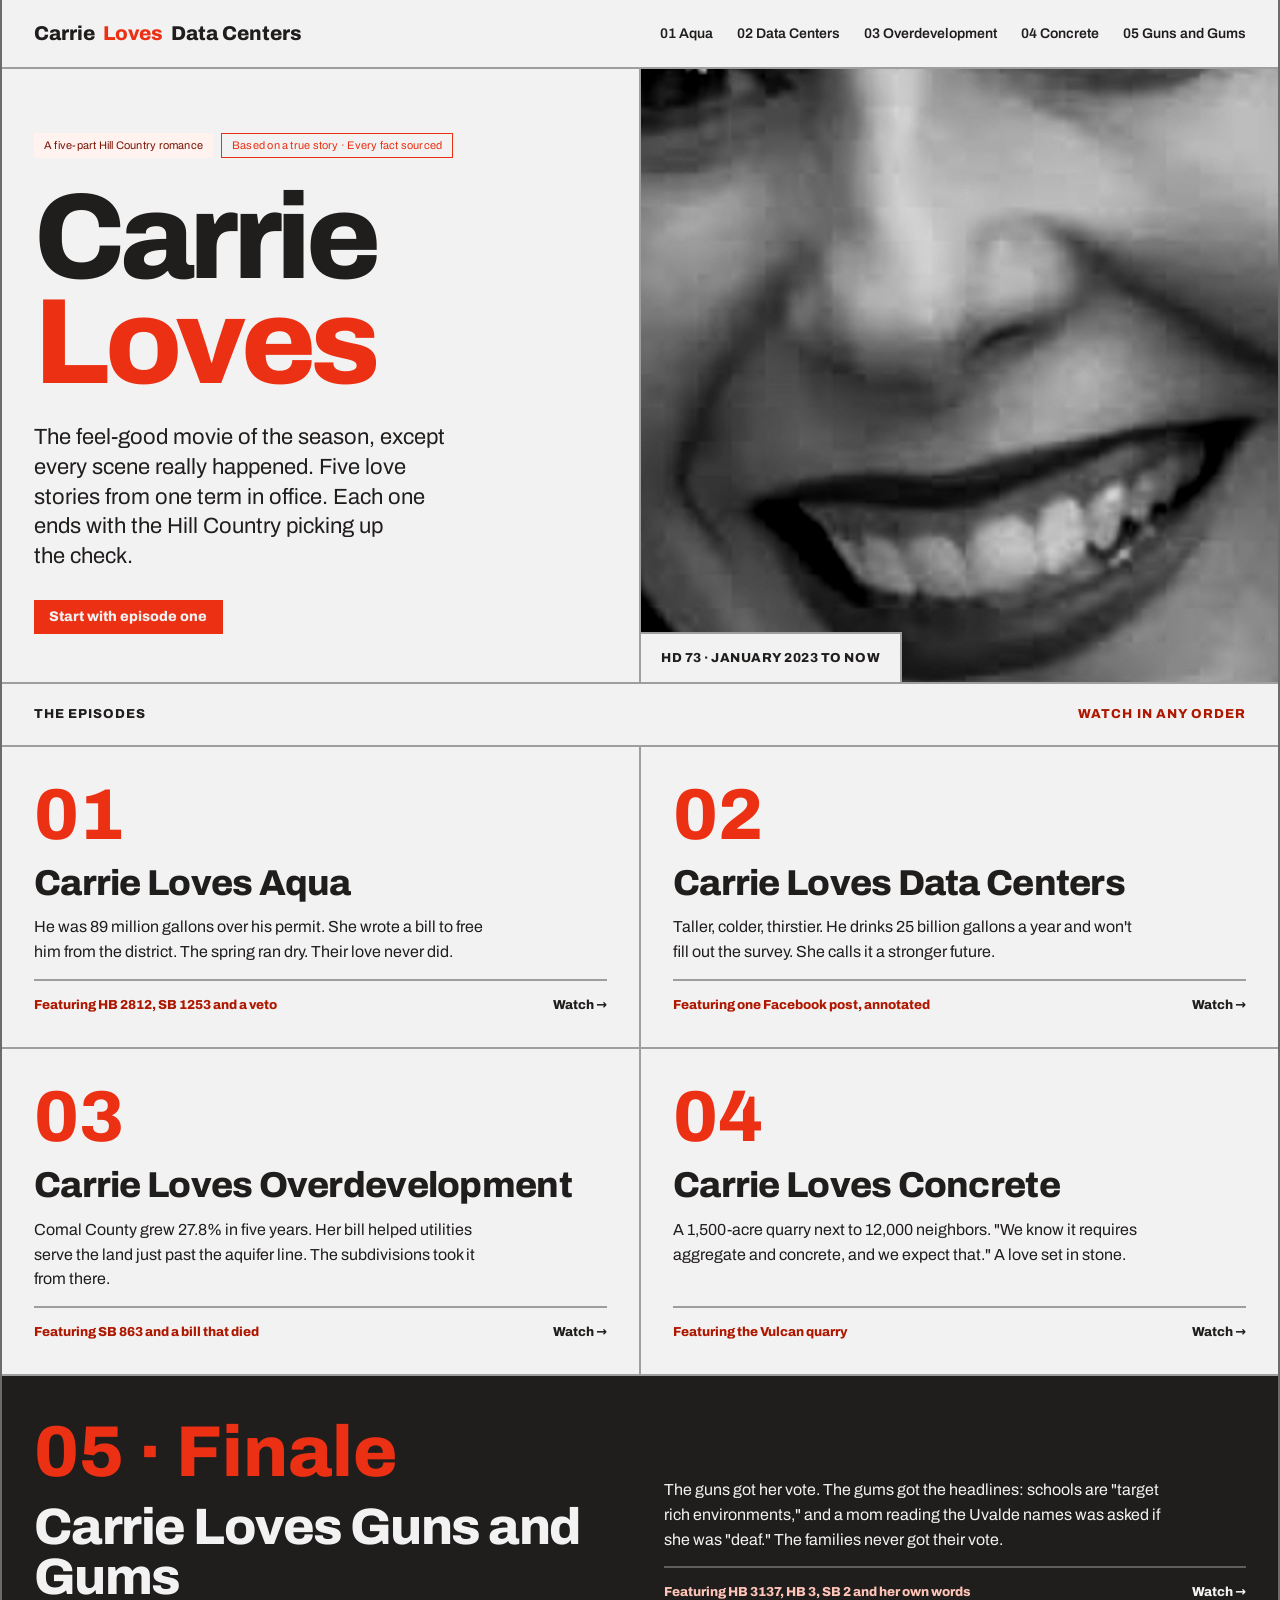
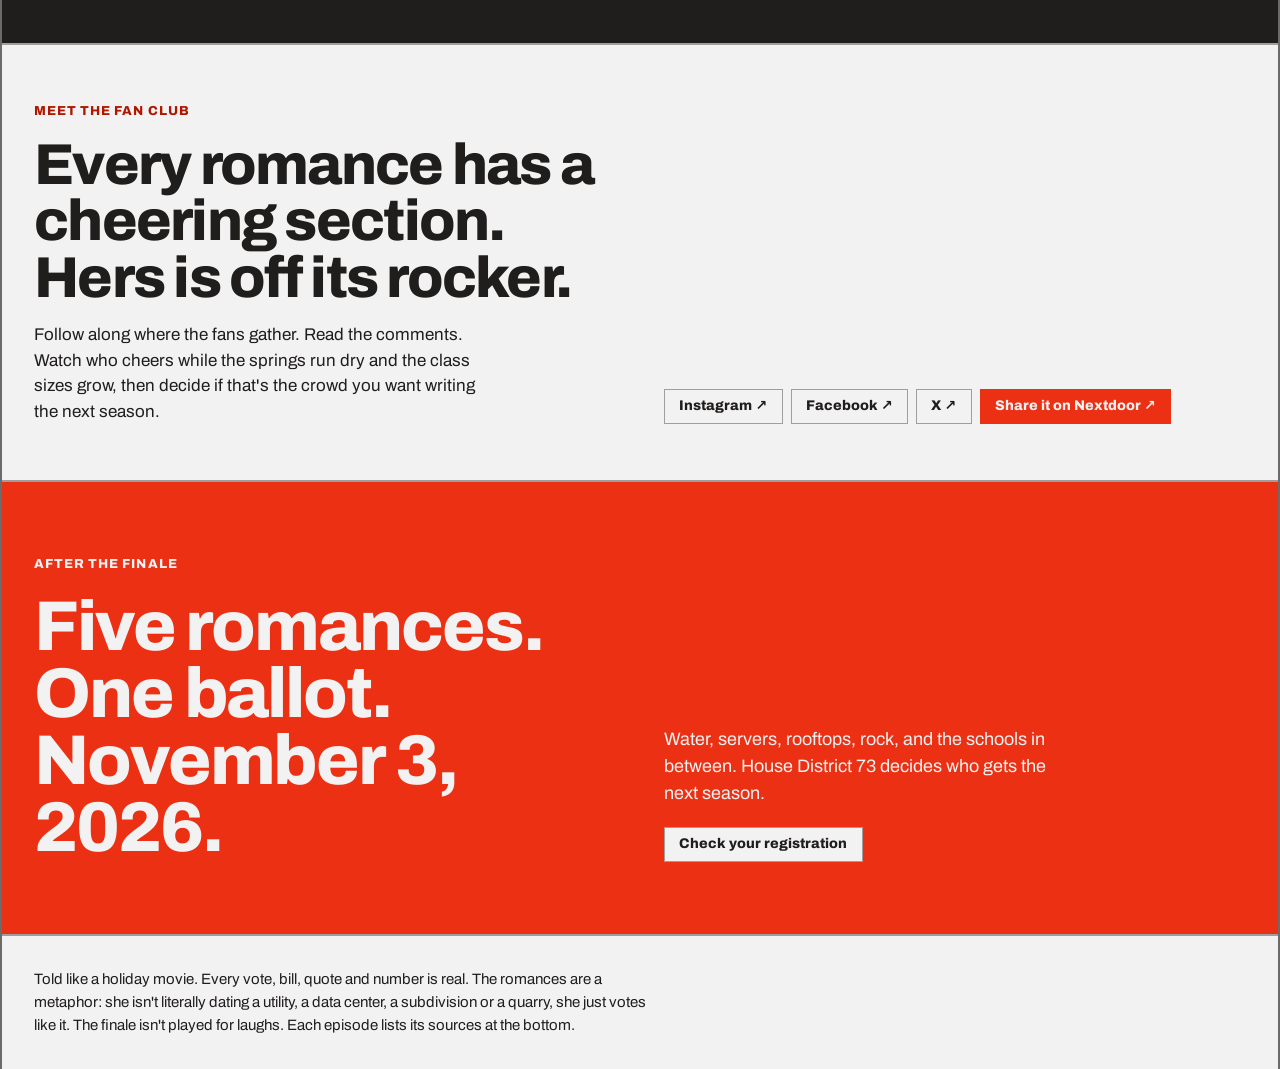
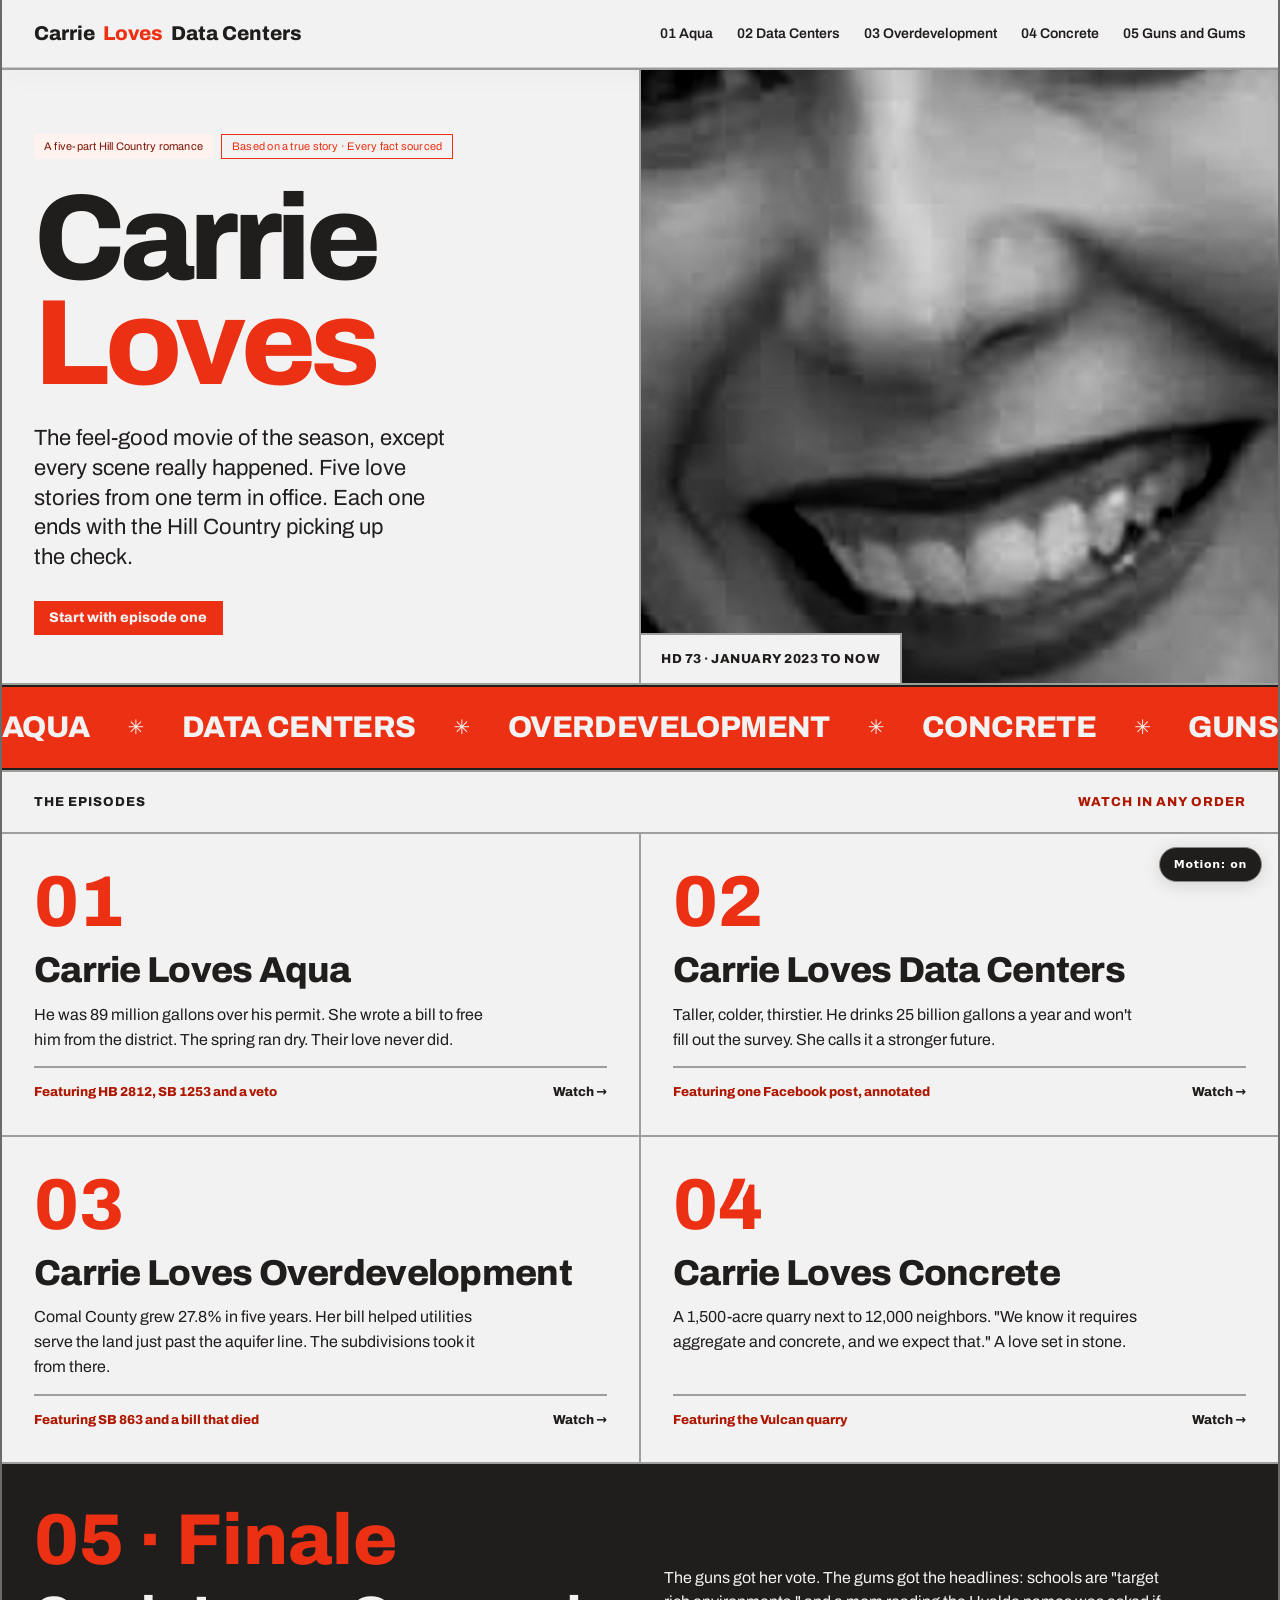
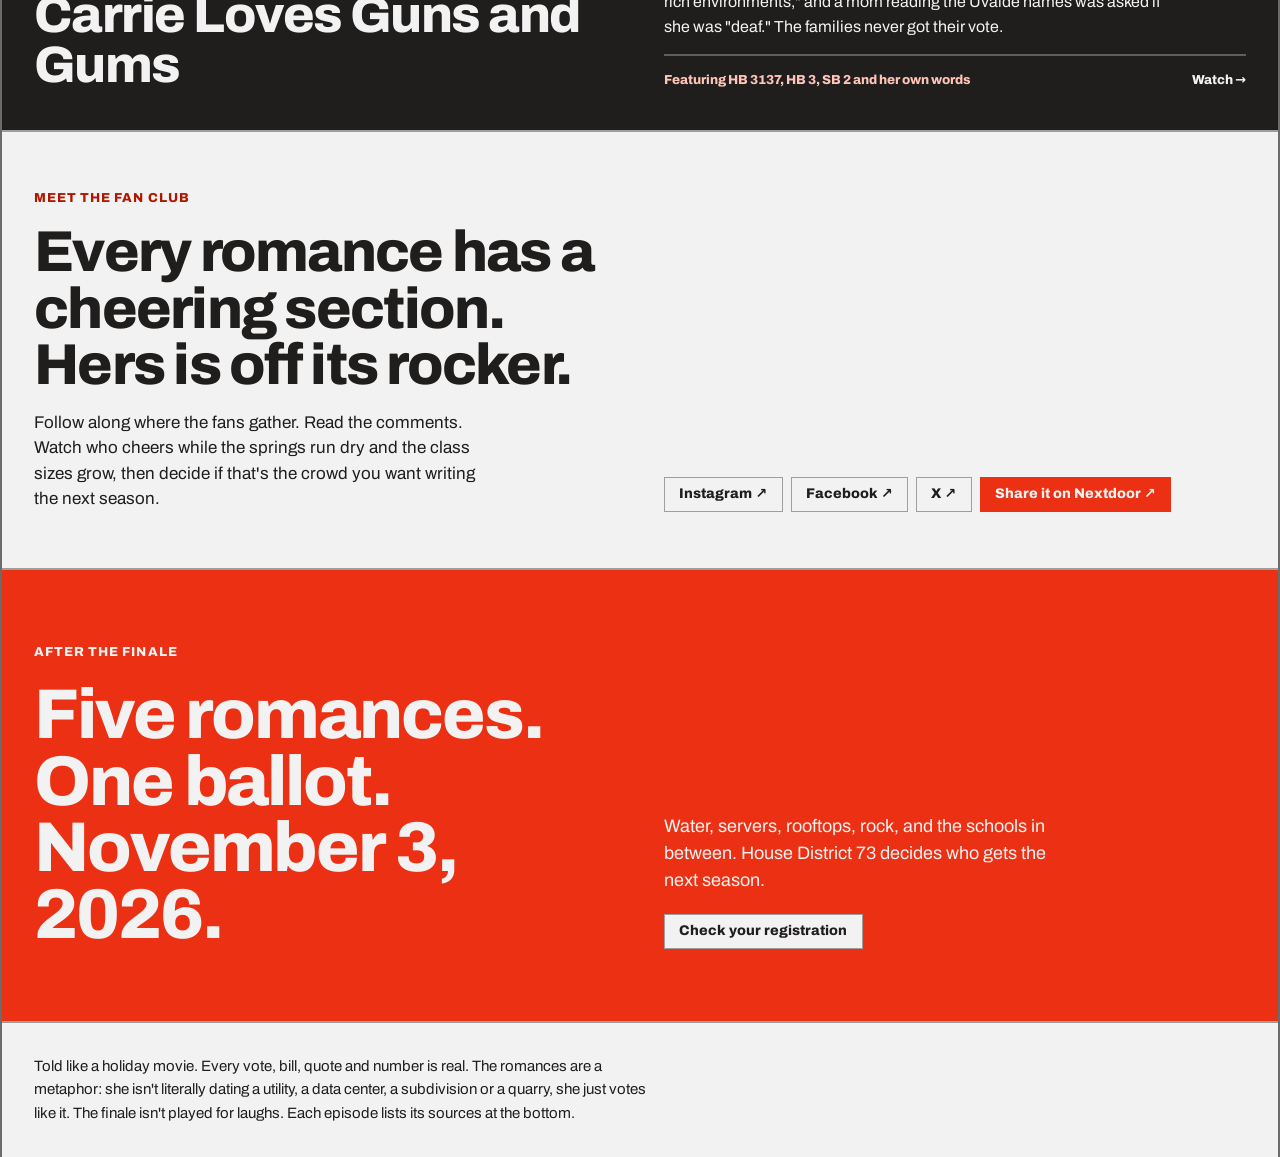
